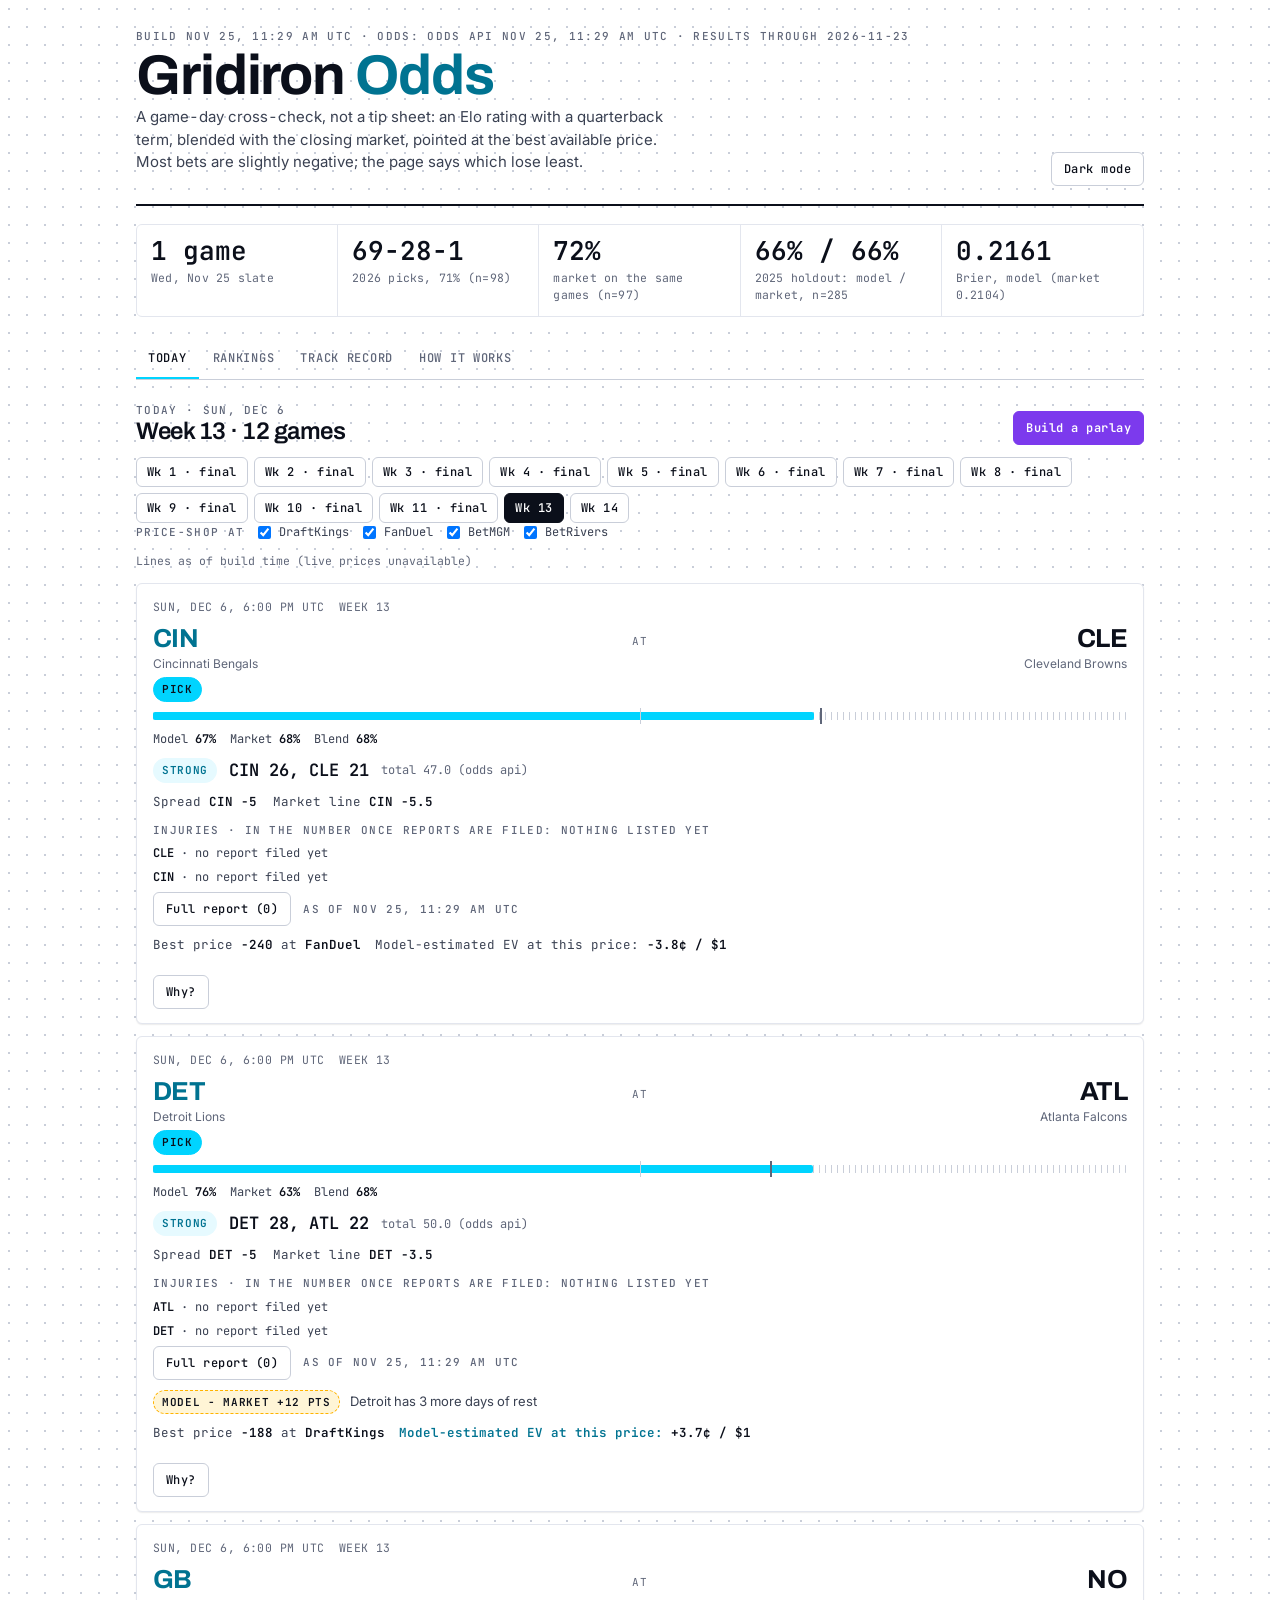
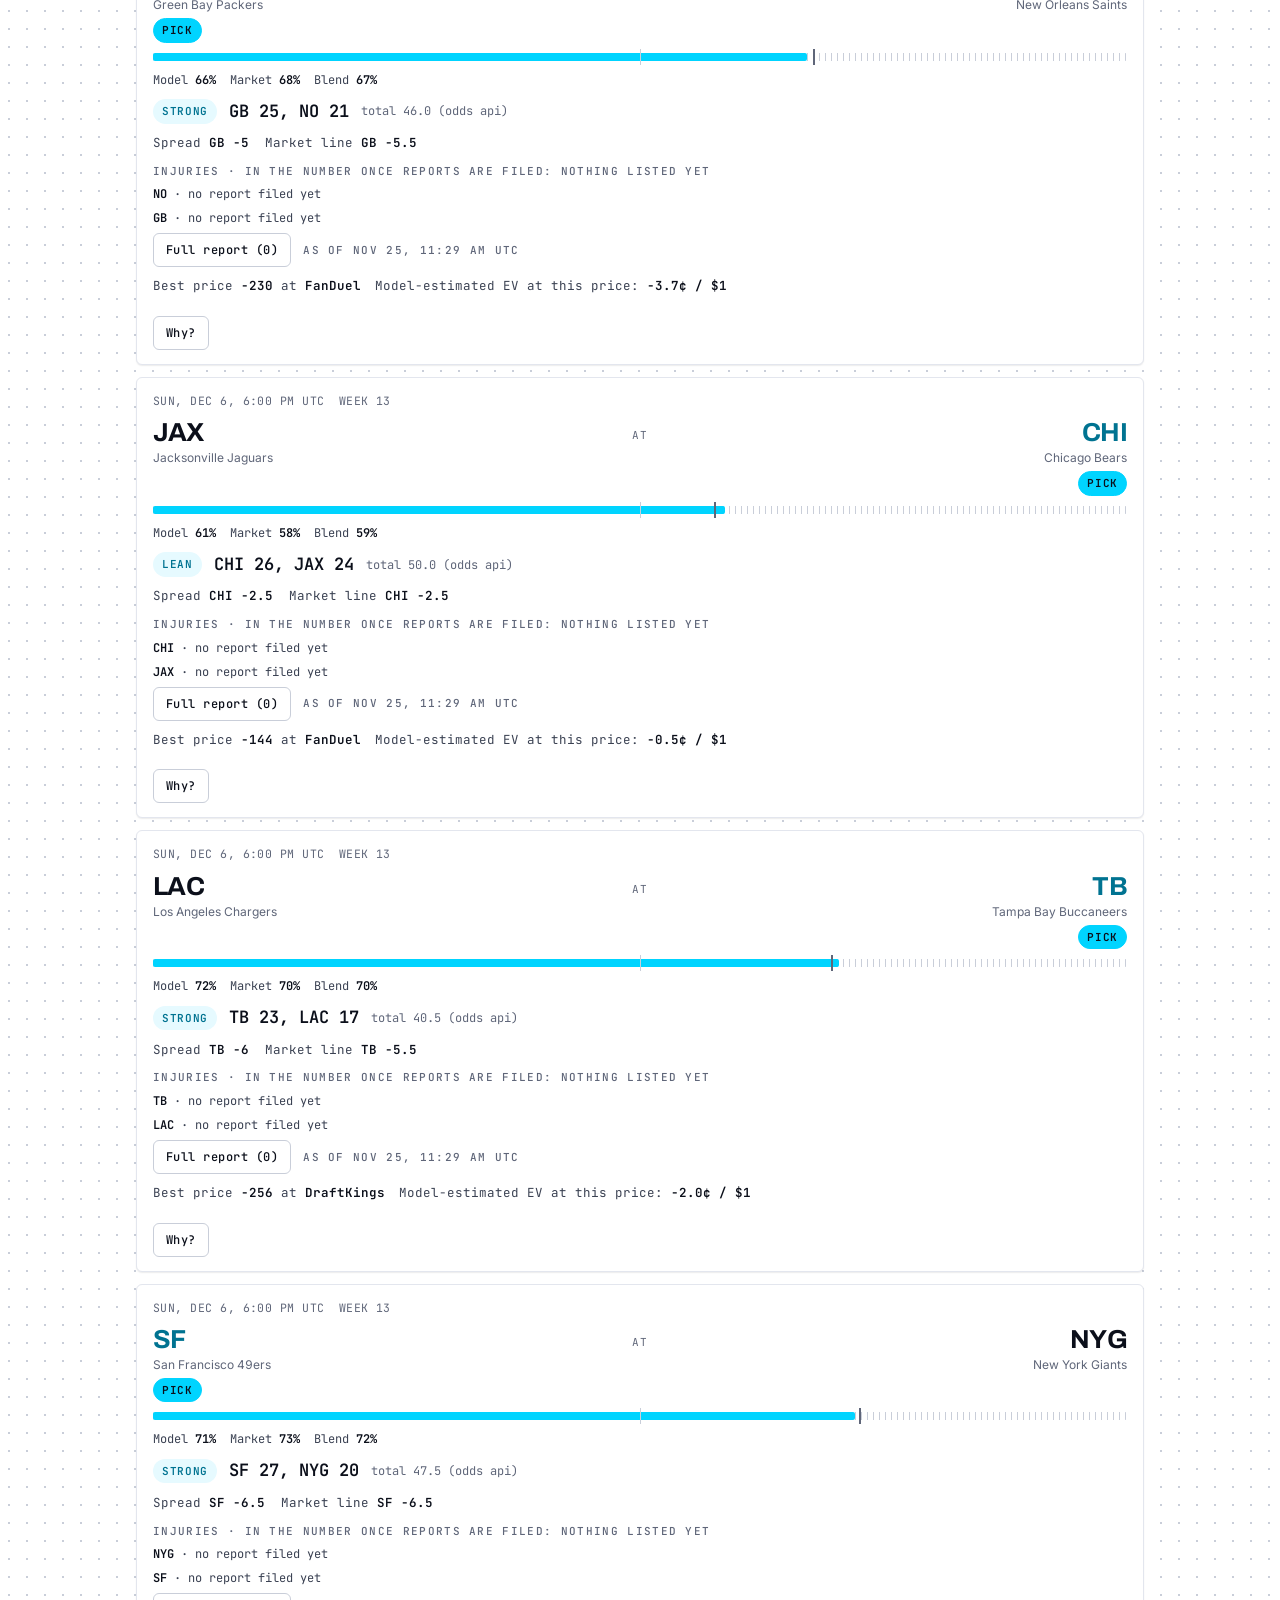
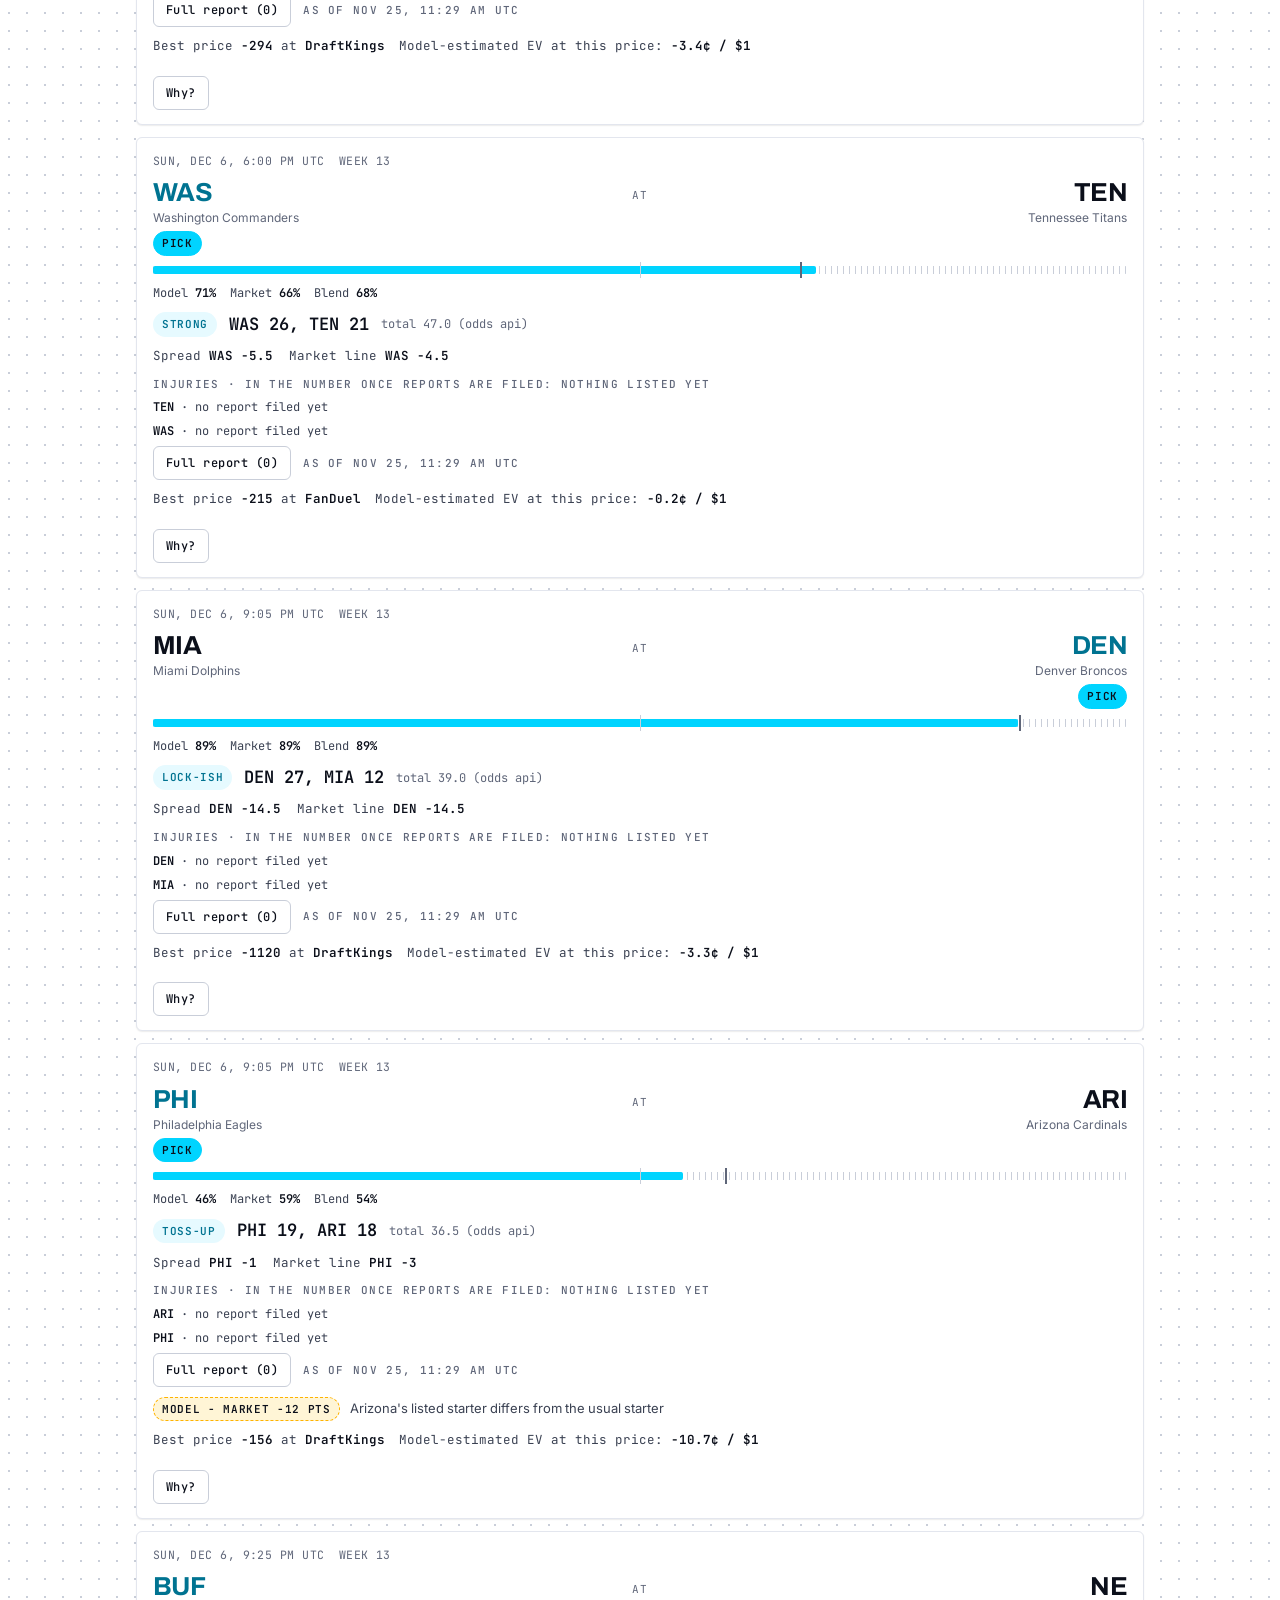
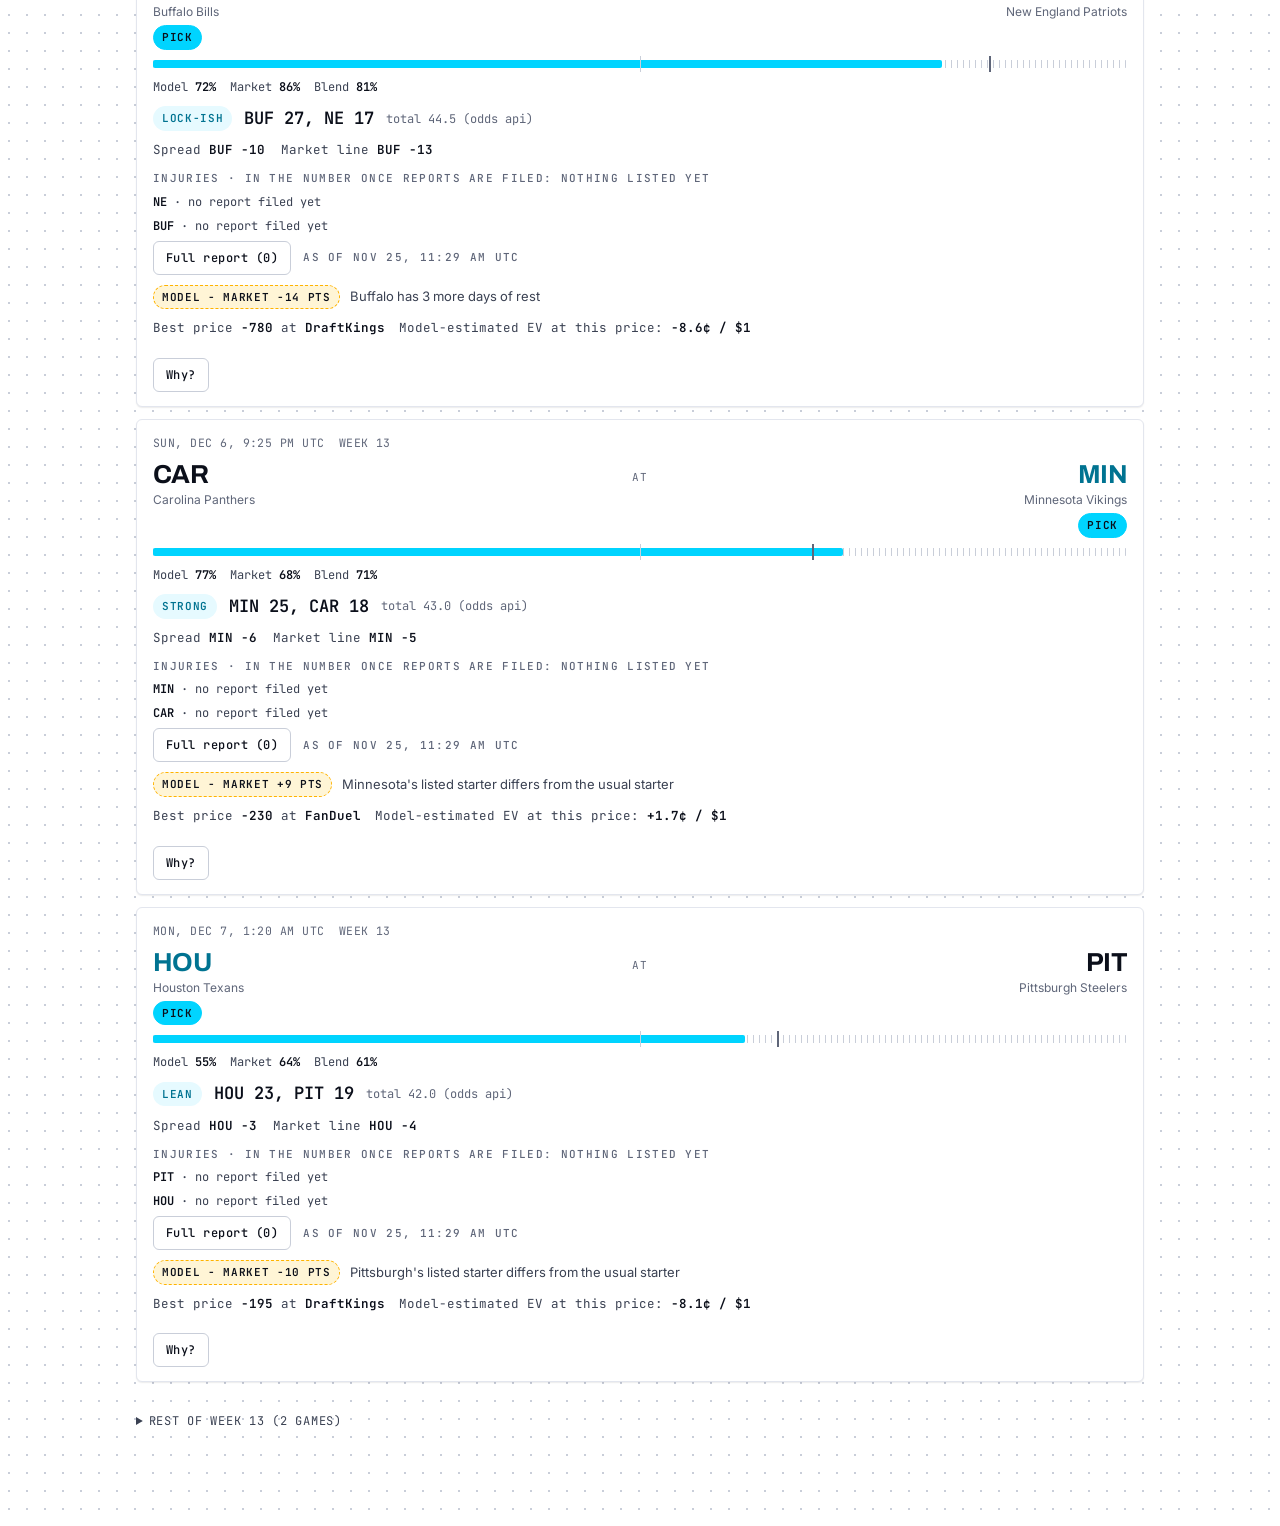
==== index.html @ 7828ed7a "build: 20261125T112948Z-25f902e" ====
<!doctype html>
<html lang="en">
<head>
<meta charset="utf-8">
<meta name="viewport" content="width=device-width, initial-scale=1">
<title>Gridiron Odds</title>
<meta name="description" content="Daily NFL cross-check: Elo + quarterback model blended with the market, best price per pick, parlays ranked by expected value.">
<link rel="preconnect" href="https://fonts.googleapis.com">
<link rel="preconnect" href="https://fonts.gstatic.com" crossorigin>
<link rel="stylesheet" href="https://fonts.googleapis.com/css2?family=Archivo:wght@500;600;700&family=Inter:wght@400;500;600&family=JetBrains+Mono:wght@400;500;600&display=swap">
<style>
/* ---- Eyrie tokens (docs/eyrie-tokens.css, verbatim) ---------------------- */
:root {
  color-scheme: light;

  /* Ground + ink */
  --paper: #ffffff;
  --paper-2: #f6f7fa;
  --ink: #0b0f1a;
  --ink-2: #3a4152;
  --ink-3: #5f6679;   /* ≥4.5:1 on paper-2 (eyebrows inside tiles) */
  --line: #e3e6ee;
  --line-2: #c9ced9;

  /* Primary action */
  --cyan: #00d4ff;       /* fills; text on cyan is --ink */
  --cyan-ink: #007391;   /* cyan used AS text: ≥4.5:1 on white AND on cyan-wash (Badge cyan, FactMark) */
  --cyan-wash: #e6faff;

  /* Semantic */
  --signal: #7c3aed;     /* why-now signals */
  --signal-wash: #f1eaff;
  --hyp: #ffb300;        /* hypotheses — dashed borders */
  --hyp-wash: #fff5d6;
  --qualified: #8ae61a;
  --danger: #c2185b;
  --danger-wash: #ffe9f1;

  /* Shape + depth */
  --radius: 6px;
  --shadow-card: 0 1px 2px rgba(11, 15, 26, 0.05), 0 1px 1px rgba(11, 15, 26, 0.03);
  --shadow-pop: 0 8px 24px rgba(11, 15, 26, 0.08), 0 2px 6px rgba(11, 15, 26, 0.06);

  /* Type scale for labels (JetBrains Mono everywhere a label/number appears) */
  --eyebrow-size: 11px;
  --eyebrow-tracking: 0.12em;
  --button-size: 12px;
  --display-tracking: -0.02em;

  /* Score instrument (tile B) */
  --score-track-h: 8px;
  --score-hatch: repeating-linear-gradient(90deg, var(--line-2) 0 1px, transparent 1px 6px);
  --score-fill: var(--cyan);
  --score-bracket: var(--ink-3);

  /* App canvas dot grid */
  --dot-grid: radial-gradient(var(--line-2) 0.8px, transparent 0.8px);
  --dot-grid-size: 18px;
}

@media (prefers-color-scheme: dark) {
  :root:not([data-theme="light"]) {
    color-scheme: dark;
    --paper: #0b0f1a;
    --paper-2: #121828;
    --ink: #f3f5fa;
    --ink-2: #c3c8d6;
    --ink-3: #8a91a6;
    --line: #232a3c;
    --line-2: #333b50;
    --cyan: #00d4ff;
    --cyan-ink: #4fe0ff;
    --cyan-wash: #0b2a33;
    --signal: #a78bfa;
    --signal-wash: #22183a;
    --hyp: #ffc233;
    --hyp-wash: #332a10;
    --qualified: #9df03a;
    --danger: #ff5c9a;
    --danger-wash: #3a1224;
    --shadow-card: 0 1px 2px rgba(0, 0, 0, 0.4);
    --shadow-pop: 0 8px 24px rgba(0, 0, 0, 0.5);
  }
}

:root[data-theme="dark"],
.dark {
  color-scheme: dark;
  --paper: #0b0f1a;
  --paper-2: #121828;
  --ink: #f3f5fa;
  --ink-2: #c3c8d6;
  --ink-3: #8a91a6;
  --line: #232a3c;
  --line-2: #333b50;
  --cyan: #00d4ff;
  --cyan-ink: #4fe0ff;
  --cyan-wash: #0b2a33;
  --signal: #a78bfa;
  --signal-wash: #22183a;
  --hyp: #ffc233;
  --hyp-wash: #332a10;
  --qualified: #9df03a;
  --danger: #ff5c9a;
  --danger-wash: #3a1224;
  --shadow-card: 0 1px 2px rgba(0, 0, 0, 0.4);
  --shadow-pop: 0 8px 24px rgba(0, 0, 0, 0.5);
}

/* ---- Page tokens ------------------------------------------------------- */
:root {
  --mono: "JetBrains Mono", ui-monospace, "SF Mono", Menlo, Consolas, monospace;
  --display: "Archivo", "Helvetica Neue", Arial, sans-serif;
  --body: "Inter", system-ui, -apple-system, "Segoe UI", Roboto, sans-serif;
  /* HIT/MISS text sits on the wash with ink, the green/magenta only trims the chip (contrast-safe) */
  --qualified-wash: #eefbd9;
}
:root[data-theme="dark"] { --qualified-wash: #1f3310; }
@media (prefers-color-scheme: dark) { :root:not([data-theme="light"]) { --qualified-wash: #1f3310; } }

/* ---- Base --------------------------------------------------------------- */
*, *::before, *::after { box-sizing: border-box; }
html { -webkit-text-size-adjust: 100%; }
body {
  margin: 0; min-width: 320px; overflow-x: hidden;
  background-color: var(--paper);
  background-image: var(--dot-grid);
  background-size: var(--dot-grid-size) var(--dot-grid-size);
  color: var(--ink); font-family: var(--body); font-size: 15px; line-height: 1.5;
  font-variant-numeric: tabular-nums;
}
a { color: var(--cyan-ink); }
button { font: inherit; color: inherit; }
:focus-visible { outline: 2px solid var(--cyan-ink); outline-offset: 2px; }
.wrap { max-width: 1040px; margin: 0 auto; padding: 0 16px 64px; }
.mono, .eyebrow, .num, .chip, .btn, th, .meta, .legend, .tag { font-family: var(--mono); }
.eyebrow { font-size: var(--eyebrow-size); letter-spacing: var(--eyebrow-tracking); text-transform: uppercase; color: var(--ink-3); font-weight: 500; }
h1, h2, h3 { font-family: var(--display); letter-spacing: var(--display-tracking); margin: 0; font-weight: 600; line-height: 1.1; }
h1 { font-size: clamp(34px, 6vw, 56px); font-weight: 700; }
h1 em { font-style: normal; color: var(--cyan-ink); }
h2 { font-size: 24px; } h3 { font-size: 17px; margin-top: 20px; }
p { margin: 0 0 12px; }
.sub { color: var(--ink-2); max-width: 62ch; }
.sr-only { position: absolute; width: 1px; height: 1px; overflow: hidden; clip: rect(0 0 0 0); white-space: nowrap; }
.hidden { display: none !important; }

/* ---- Header + scorecard -------------------------------------------------- */
header { display: flex; flex-wrap: wrap; gap: 12px 24px; align-items: flex-end; justify-content: space-between; padding: 28px 0 18px; border-bottom: 2px solid var(--ink); }
.toolbar { display: flex; flex-wrap: wrap; gap: 8px; align-items: center; }
.btn { font-size: var(--button-size); font-weight: 500; letter-spacing: 0.04em; padding: 7px 12px; border: 1px solid var(--line-2); border-radius: var(--radius); background: var(--paper); color: var(--ink); cursor: pointer; }
.btn:hover { border-color: var(--ink-3); }
.btn.primary { background: var(--cyan); border-color: var(--cyan); color: #0b0f1a; font-weight: 600; }
.btn.signal { background: var(--signal); border-color: var(--signal); color: var(--paper); font-weight: 600; } /* paper: 5.7:1 light, 7.0:1 dark */
.btn[aria-pressed="true"] { background: var(--ink); color: var(--paper); border-color: var(--ink); }
/* Hairlines come from each tile's 1px shadow (not a gap on a --line background), so an unfilled
   cell in the last row shows paper instead of a grey block at any column count. */
.scorecard { display: grid; grid-template-columns: repeat(auto-fit, minmax(150px, 1fr)); gap: 0; background: var(--paper); border: 1px solid var(--line); margin-top: 18px; border-radius: var(--radius); overflow: hidden; }
.scorecard > div { background: var(--paper); padding: 12px 14px; box-shadow: 0 0 0 1px var(--line); }
.scorecard b { display: block; font-family: var(--mono); font-size: 26px; font-weight: 600; line-height: 1.1; }
.scorecard small, .tile small { color: var(--ink-3); font-family: var(--mono); font-size: 11.5px; letter-spacing: 0.02em; display: block; margin-top: 4px; }

/* ---- Tabs ----------------------------------------------------------------- */
[role="tablist"] { display: flex; gap: 2px; margin-top: 22px; border-bottom: 1px solid var(--line-2); overflow-x: auto; scrollbar-width: none; }
[role="tab"] { all: unset; cursor: pointer; font-family: var(--mono); font-size: 12px; font-weight: 500; letter-spacing: 0.06em; text-transform: uppercase; padding: 10px 12px; color: var(--ink-3); border-bottom: 3px solid transparent; margin-bottom: -1px; white-space: nowrap; }
[role="tab"][aria-selected="true"] { color: var(--ink); border-color: var(--cyan); }
[role="tab"]:focus-visible { outline: 2px solid var(--cyan-ink); outline-offset: -2px; }
[role="tabpanel"] { padding: 22px 0; }
[role="tabpanel"][hidden] { display: none; }
.panel-head { display: flex; flex-wrap: wrap; gap: 10px 16px; align-items: flex-end; justify-content: space-between; margin-bottom: 12px; }

/* ---- Chips ----------------------------------------------------------------- */
.chip { display: inline-flex; align-items: center; gap: 6px; font-size: 11px; font-weight: 600; letter-spacing: 0.06em; text-transform: uppercase; padding: 3px 8px; border-radius: 999px; border: 1px solid var(--line-2); color: var(--ink-2); background: var(--paper-2); white-space: nowrap; }
.chip.cyan { background: var(--cyan-wash); color: var(--cyan-ink); border-color: transparent; }
.chip.pick { background: var(--cyan); color: #0b0f1a; border-color: var(--cyan); }
.chip.edge { background: var(--hyp-wash); color: var(--ink); border: 1px dashed var(--hyp); }
.chip.signal { background: var(--signal-wash); color: var(--signal); border-color: transparent; }
.chip.hit { background: var(--qualified-wash); color: var(--ink); border: 1.5px solid var(--qualified); }
.chip.miss { background: var(--danger-wash); color: var(--danger); border: 1.5px solid var(--danger); }
.chip.push { background: var(--paper-2); color: var(--ink-2); }
.chip.live { background: var(--ink); color: var(--paper); border-color: var(--ink); }

/* ---- Game cards ---------------------------------------------------------- */
.games { display: grid; gap: 12px; }
.game { background: var(--paper); border: 1px solid var(--line); border-radius: var(--radius); box-shadow: var(--shadow-card); padding: 14px 16px; display: grid; gap: 10px; }
.game.final { border-style: solid; }
.meta { display: flex; flex-wrap: wrap; gap: 4px 14px; font-size: 11.5px; color: var(--ink-3); letter-spacing: 0.04em; text-transform: uppercase; }
.teams { display: grid; grid-template-columns: 1fr auto 1fr; gap: 10px; align-items: start; }
.team { display: grid; gap: 4px; justify-items: start; }
.team.h { text-align: right; justify-items: end; }
.team .code { font-family: var(--display); font-size: 26px; font-weight: 700; letter-spacing: var(--display-tracking); line-height: 1; }
.team .nm { font-size: 12px; color: var(--ink-3); }
.team.pick .code { color: var(--cyan-ink); }
.at { font-family: var(--mono); font-size: 11px; color: var(--ink-3); padding-top: 8px; letter-spacing: 0.08em; }
.bar { position: relative; height: var(--score-track-h); background: var(--score-hatch); border-radius: 2px; overflow: visible; }
.bar i { position: absolute; left: 0; top: 0; bottom: 0; background: var(--score-fill); border-radius: 2px; }
.bar b { position: absolute; top: -4px; bottom: -4px; width: 2px; background: var(--score-bracket); }
.bar .mid { background: var(--line-2); width: 1px; left: 50%; }
.probs { display: flex; flex-wrap: wrap; gap: 4px 14px; font-family: var(--mono); font-size: 12px; color: var(--ink-2); }
.probs b { color: var(--ink); font-weight: 600; }
.pred { display: flex; flex-wrap: wrap; align-items: center; gap: 8px 12px; }
.spreadline { display: flex; flex-wrap: wrap; gap: 4px 16px; font-size: 12.5px; color: var(--ink-2); }
.spreadline b { color: var(--ink); font-weight: 600; }
.slate-nav { display: flex; flex-wrap: wrap; gap: 6px; margin-top: 10px; }
.slate-nav .btn { padding: 5px 10px; }
.slate-nav .btn.current { background: var(--ink); color: var(--paper); border-color: var(--ink); }
.pred .score { font-family: var(--mono); font-size: 17px; font-weight: 600; }
.price { display: flex; flex-wrap: wrap; align-items: center; gap: 6px 14px; font-family: var(--mono); font-size: 12.5px; color: var(--ink-2); }
.price b { color: var(--ink); font-weight: 600; }
.ev { color: var(--ink-2); } .ev.pos { color: var(--cyan-ink); font-weight: 600; }
.liveline { font-family: var(--mono); font-size: 12px; color: var(--ink-2); display: flex; flex-wrap: wrap; gap: 6px 12px; align-items: center; }
.edgeline { font-size: 13px; color: var(--ink-2); display: flex; flex-wrap: wrap; gap: 6px 10px; align-items: center; }
.why { display: grid; gap: 8px; }
/* Injury reports (D18.3): a summary line per team, a toggle, and the full report as a compact table.
   Names and injury strings are feed values: they wrap (overflow-wrap) and the table scrolls in .tablewrap. */
.inj { display: grid; gap: 6px; font-size: 12.5px; color: var(--ink-2); }
.inj-head { display: flex; flex-wrap: wrap; gap: 4px 12px; align-items: center; }
.inj-line { font-family: var(--mono); font-size: 12px; line-height: 1.5; overflow-wrap: anywhere; }
.inj-line b { color: var(--ink); font-weight: 600; }
.inj-foot { display: flex; flex-wrap: wrap; gap: 6px 12px; align-items: center; }
.inj .tablewrap { margin-top: 2px; }
.inj-table { font-size: 12.5px; }
.inj-table th, .inj-table td { padding: 6px 8px; text-align: left; }
.inj-table td.wrap { white-space: normal; overflow-wrap: break-word; min-width: 13ch; }  /* whole surnames; .tablewrap scrolls */
.inj-table td.note { white-space: normal; color: var(--ink-2); }
.inj-table td.team { font-family: var(--display); font-weight: 600; }
/* Status chips: Out = danger wash, Doubtful = hyp wash, Questionable/Probable = line. Ink text on every wash. */
.chip.st-out { background: var(--danger-wash); color: var(--ink); border: 1.5px solid var(--danger); }
.chip.st-doubtful { background: var(--hyp-wash); color: var(--ink); border: 1px dashed var(--hyp); }
.chip.st-questionable, .chip.st-probable { background: var(--paper); color: var(--ink-2); border: 1px solid var(--line-2); }
.why ol { margin: 0; padding-left: 20px; color: var(--ink-2); font-size: 14px; }
.why ol li { margin: 2px 0; }
.final-line { display: flex; flex-wrap: wrap; gap: 8px 14px; align-items: center; font-family: var(--mono); font-size: 13px; }
.final-line b { font-weight: 600; font-size: 15px; }
details.rest { margin-top: 20px; }
details.rest > summary { cursor: pointer; font-family: var(--mono); font-size: 12px; letter-spacing: 0.06em; text-transform: uppercase; color: var(--ink-2); padding: 10px 0; }
details.rest > .games { margin-top: 12px; }
.empty { border: 1px dashed var(--line-2); border-radius: var(--radius); padding: 18px; color: var(--ink-2); font-size: 14px; }
.books { display: flex; flex-wrap: wrap; gap: 6px 10px; align-items: center; font-family: var(--mono); font-size: 12px; color: var(--ink-2); }
.books label { display: inline-flex; gap: 5px; align-items: center; cursor: pointer; }
.status { font-family: var(--mono); font-size: 11.5px; color: var(--ink-3); display: flex; flex-wrap: wrap; gap: 4px 12px; margin-top: 10px; }

/* ---- Parlay panel ---------------------------------------------------------- */
.parlay { margin-top: 16px; border: 1px solid var(--signal); border-radius: var(--radius); background: var(--paper); box-shadow: var(--shadow-pop); padding: 16px; display: grid; gap: 12px; }
.parlay[hidden] { display: none; }
.parlay .head { display: flex; flex-wrap: wrap; justify-content: space-between; align-items: center; gap: 8px; }
.parlay .copy { background: var(--signal-wash); color: var(--ink); border-left: 3px solid var(--signal); padding: 8px 12px; font-size: 13.5px; border-radius: 0 var(--radius) var(--radius) 0; }
.parlay .controls { display: flex; flex-wrap: wrap; gap: 8px 16px; align-items: center; font-family: var(--mono); font-size: 12px; color: var(--ink-2); }
.parlay .controls label { display: inline-flex; gap: 5px; align-items: center; cursor: pointer; }
.prows { display: grid; gap: 6px; }
.prow { border: 1px solid var(--line); border-radius: var(--radius); background: var(--paper); }
.prow.pinned { border-color: var(--signal); }
.prow > button { all: unset; cursor: pointer; width: 100%; box-sizing: border-box; display: grid; grid-template-columns: auto 1fr; gap: 4px 12px; align-items: center; padding: 10px 12px; font-family: var(--mono); font-size: 12.5px; }
.prow .stats > span { white-space: nowrap; }
.prow > button:focus-visible { outline: 2px solid var(--signal); outline-offset: -2px; }
.prow .lbl { font-weight: 600; }
.prow .stats { display: flex; flex-wrap: wrap; gap: 4px 14px; color: var(--ink-2); }
.prow .stats b { color: var(--ink); font-weight: 600; }
.prow .legs { padding: 4px 12px 12px; display: grid; gap: 6px; border-top: 1px solid var(--line); margin-top: 0; font-size: 13.5px; }
.prow .legs label { display: flex; gap: 8px; align-items: center; cursor: pointer; }
.prow .legs .num { color: var(--ink-2); font-size: 12px; margin-left: auto; }

/* ---- Tables + charts ------------------------------------------------------- */
.tablewrap { overflow-x: auto; border: 1px solid var(--line); border-radius: var(--radius); background: var(--paper); margin-top: 12px; max-width: 100%; }
table { border-collapse: collapse; width: 100%; font-size: 13.5px; }
th, td { padding: 8px 10px; text-align: right; border-bottom: 1px solid var(--line); white-space: nowrap; }
th { font-size: 11px; letter-spacing: 0.06em; text-transform: uppercase; color: var(--ink-3); font-weight: 500; position: sticky; top: 0; background: var(--paper); }
tr:last-child td { border-bottom: 0; }
th.l, td.l { text-align: left; }
td.t { font-family: var(--display); font-size: 17px; font-weight: 600; }
td.t small { font-family: var(--body); font-size: 11.5px; font-weight: 400; color: var(--ink-3); margin-left: 6px; }
td.num { font-family: var(--mono); }
.up { color: var(--cyan-ink); } .dn { color: var(--danger); }
.spark { width: 84px; height: 24px; display: block; }
.spark path { fill: none; stroke: var(--cyan-ink); stroke-width: 1.6; }
.spark circle { fill: var(--cyan-ink); }
.filters { display: flex; gap: 4px; margin-top: 12px; }
.tiles { display: grid; grid-template-columns: repeat(auto-fit, minmax(140px, 1fr)); gap: 10px; margin-top: 12px; }
.tile { background: var(--paper); border: 1px solid var(--line); border-radius: var(--radius); padding: 10px 12px; }
.tile b { display: block; font-family: var(--mono); font-size: 22px; font-weight: 600; line-height: 1.1; }
/* Charts keep a 640-unit viewBox; below 560px they scroll inside .chartwrap (like the tables) so the
   10px axis text never shrinks past ~8.75px effective. */
.chartwrap { overflow-x: auto; max-width: 640px; margin-top: 10px; }
.chart { width: 100%; min-width: 560px; max-width: 640px; height: auto; display: block; font-family: var(--mono); }
.chart .grid { stroke: var(--line); stroke-width: 1; }
.chart .axis { fill: var(--ink-3); font-size: 10px; }
.chart .model { stroke: var(--cyan-ink); stroke-width: 2; fill: none; }
.chart .market { stroke: var(--ink); stroke-width: 2; fill: none; stroke-dasharray: 5 4; }
.chart .dot { fill: var(--cyan-ink); stroke: var(--paper); stroke-width: 2; }
.chart .dot.hollow { fill: var(--paper); stroke: var(--cyan-ink); stroke-width: 2; }
.chart .ref { stroke: var(--line-2); stroke-dasharray: 3 3; }
.chart .lab { fill: var(--ink-2); font-size: 10.5px; }
.legend { display: flex; flex-wrap: wrap; gap: 6px 16px; font-size: 11.5px; color: var(--ink-2); margin-top: 6px; }
.legend i { display: inline-block; width: 18px; height: 0; border-top: 2px solid var(--cyan-ink); vertical-align: middle; margin-right: 6px; }
.legend i.mk { border-top-style: dashed; border-color: var(--ink); }
.legend i.hollow { width: 9px; height: 9px; border: 2px solid var(--cyan-ink); border-radius: 50%; }
.prose { max-width: 68ch; }
.prose code { font-family: var(--mono); font-size: 13px; background: var(--paper-2); border: 1px solid var(--line); padding: 1px 5px; border-radius: 3px; }
.prose ul { padding-left: 20px; }

@media (max-width: 520px) {
  .team .code { font-size: 22px; }
  .scorecard b { font-size: 22px; }
  .scorecard > div:nth-child(odd):last-child { grid-column: 1 / -1; }
  .game { padding: 12px; }
  /* Four tabs must fit a 400px viewport without a hidden scroll: tighter type, wrap as a last resort. */
  [role="tablist"] { flex-wrap: wrap; }
  [role="tab"] { font-size: 11px; letter-spacing: 0.04em; padding: 10px 8px; }
  .prow > button { grid-template-columns: 1fr; }
}
@media (prefers-reduced-motion: no-preference) {
  .bar i { transition: width 0.4s ease; }
  details.rest > summary { transition: color 0.15s; }
}
@media (forced-colors: active) {
  .chip, .btn, .game, .prow { border: 1px solid CanvasText; }
}
</style>
</head>
<body>
<div class="wrap">
  <header>
    <div>
      <div class="eyebrow" id="build-line">Build</div>
      <h1>Gridiron <em>Odds</em></h1>
      <p class="sub">A game-day cross-check, not a tip sheet: an Elo rating with a quarterback term, blended with the closing market, pointed at the best available price. Most bets are slightly negative; the page says which lose least.</p>
    </div>
    <div class="toolbar">
      <button class="btn" id="theme-btn" type="button" aria-pressed="false">Dark mode</button>
    </div>
  </header>

  <div class="scorecard" id="scorecard" aria-label="Scorecard"></div>

  <div role="tablist" aria-label="Sections" id="tabs">
    <button role="tab" id="tab-today" aria-selected="true" aria-controls="panel-today" type="button">Today</button>
    <button role="tab" id="tab-rankings" aria-selected="false" aria-controls="panel-rankings" tabindex="-1" type="button">Rankings</button>
    <button role="tab" id="tab-record" aria-selected="false" aria-controls="panel-record" tabindex="-1" type="button">Track record</button>
    <button role="tab" id="tab-how" aria-selected="false" aria-controls="panel-how" tabindex="-1" type="button">How it works</button>
  </div>

  <section role="tabpanel" id="panel-today" aria-labelledby="tab-today" tabindex="0">
    <div class="panel-head">
      <div>
        <div class="eyebrow" id="slate-label">Slate</div>
        <h2 id="slate-title">Today</h2>
      </div>
      <button class="btn signal" id="parlay-btn" type="button" aria-expanded="false" aria-controls="parlay">Build a parlay</button>
    </div>
    <nav class="slate-nav" id="slate-nav" aria-label="Slates this season"></nav>
    <div class="books" id="books" aria-label="Books used for best price"></div>
    <div class="status" id="live-status"><span id="live-note">Lines as of build time</span></div>
    <section class="parlay" id="parlay" hidden aria-labelledby="parlay-title"></section>
    <div class="games" id="slate" style="margin-top:14px"></div>
    <details class="rest" id="rest"><summary id="rest-summary">Rest of the week</summary><div class="games" id="rest-games"></div></details>
  </section>

  <section role="tabpanel" id="panel-rankings" aria-labelledby="tab-rankings" tabindex="0" hidden>
    <div class="panel-head"><div><div class="eyebrow">Power rankings</div><h2>Elo and season simulation</h2></div></div>
    <p class="sub" id="rankings-sub"></p>
    <div class="filters" id="conf-filter" role="group" aria-label="Conference filter">
      <button class="btn" type="button" data-conf="ALL" aria-pressed="true">All</button>
      <button class="btn" type="button" data-conf="AFC" aria-pressed="false">AFC</button>
      <button class="btn" type="button" data-conf="NFC" aria-pressed="false">NFC</button>
    </div>
    <div class="tablewrap"><table id="rank-table"><thead><tr>
      <th>#</th><th class="l">Team</th><th>Elo</th><th id="th-delta">Δ trend</th><th class="l">Trend</th><th>Record</th><th>Proj W</th><th>Playoffs</th><th>Div</th><th>1 seed</th><th>Super Bowl</th>
    </tr></thead><tbody id="rank-rows"></tbody></table></div>
  </section>

  <section role="tabpanel" id="panel-record" aria-labelledby="tab-record" tabindex="0" hidden>
    <div class="panel-head"><div><div class="eyebrow">Track record</div><h2>Every pick, frozen when made</h2></div></div>
    <div id="record"></div>
  </section>

  <section role="tabpanel" id="panel-how" aria-labelledby="tab-how" tabindex="0" hidden>
    <div class="panel-head"><div><div class="eyebrow">How it works</div><h2>What the numbers mean</h2></div></div>
    <div class="prose" id="how"></div>
  </section>
</div>

<script id="model" type="application/json">{"schema_version":"1.0.0","build":{"id":"20261125T112948Z-25f902e","built_at":"2026-11-25T11:29:48Z","official_odds_at":"2026-11-25T11:29:48Z","league_date":"2026-11-25","next_league_date":"2026-11-25","odds_source":"odds_api","data":{"source_url":"https://github.com/nflverse/nflverse-data/releases/download/schedules/games.csv","nflverse_sha256":"25f902e8711c035a50ab7fab8ae66a120db057c5b6193bab888a4bc06dd7842c","rows":7548,"max_result_date":"2026-11-23","fetched":true},"injuries":{"available":true,"injuries_rows":3585,"depth_chart_as_of":"2026-11-25T07:01:54Z","teams_with_report_for_next_slate":10}},"params":{"elo":{"k":20,"hfa":40,"rest_per_day":2,"reversion":0.4,"tie_multiplier":1.0},"qb":{"enabled":true,"k":4,"new_qb":-50,"annual_reversion":0.2,"inactivity_penalty":25,"usual_starter_window":8},"blend":{"model_weight":0.35,"fitted_model_weight":0.05,"pinned":true,"fit_seasons":[2015,2024],"fit_metric":"brier"},"tier_bounds":{"lean":0.55,"strong":0.65,"lockish":0.78},"score":{"points_per_elo":25,"league_average_total":46.025735294117645,"league_average_season":2025},"sim":{"runs":10000,"seed":2026},"books":["draftkings","fanduel","betmgm","betrivers"],"injury":{"enabled":true,"weights":{"OL":10,"WR_TE":20,"RB":30,"DL_EDGE":0,"LB":30,"DB":10},"status_mult":{"Out":1.0,"Doubtful":0.75,"Questionable":0.25,"Probable":0.1},"gate":{"holdout_brier_with":0.21515927920468206,"holdout_brier_without":0.21606345216784772,"improvement_required":0.0005}}},"evaluation":{"season":2025,"samples":{"model":285,"market_comparable":285},"model":{"brier":0.21606345216784764,"logloss":0.6235963905911717,"accuracy":0.6584507042253521},"model_no_qb":{"brier":0.22091009348216048,"logloss":0.6336585505349184,"accuracy":0.647887323943662},"market":{"brier":0.21037536714026767,"logloss":0.6077687470470021,"accuracy":0.6584507042253521},"blend":{"brier":0.21106578558198613,"logloss":0.6098873219322418,"accuracy":0.6584507042253521}},"games":[{"frozen_snapshot":null,"game_id":"2026_01_NE_SEA","season":2026,"game_type":"REG","week":1,"league_date":"2026-09-09","kickoff_utc":"2026-09-10T00:20:00Z","time_known":true,"away":"NE","home":"SEA","neutral":false,"status":"final","availability":{"starter_home":true,"starter_away":true,"market":true,"csv_lines":true},"official":{"pick":"SEA","p_home_model":0.6583589226809728,"p_home_market":0.5996387718242023,"p_home_blend":0.620190824624072,"p_pick_blend":0.620190824624072,"tier":"Lean","model_spread":4.558282291359144,"blend_spread":3.4073581544522438,"expected_home":23.953679077226123,"expected_away":20.546320922773877,"display_home":24,"display_away":21,"total_used":44.5,"total_source":"csv","market":{"source":"csv","as_of":"2026-11-25T11:29:48Z","consensus_p_home":0.5996387718242023,"consensus_total":44.5,"consensus_home_spread":-3.0,"n_books":1,"books":[{"key":"csv","home_ml":-166,"away_ml":140,"home_spread":-3.0,"total":44.5}]},"best_prices":{"draftkings":null,"fanduel":null,"betmgm":null,"betrivers":null},"best_price":{"book":"csv","side":"SEA","american":-166},"estimated_ev_per_dollar":-0.006200244879498995,"factors":{"team_elo_home":1640.9658109758848,"team_elo_away":1591.5096739482165,"elo_gap_home":49.45613702766832,"home_rank":5,"away_rank":13,"hfa_elo":40.0,"hfa_spread_pts":1.6,"rest_home":7,"rest_away":7,"rest_diff":0,"rest_elo":0.0,"qb_home":{"id":"00-0034869","name":"Sam Darnold","q":33.15134453821078,"starts":95,"first_start":false,"usual_starter_id":"00-0035704","usual_starter_name":"Drew Lock","usual_starter_q":-53.02023171630551,"differs_from_usual":true,"source":"nflverse_listed"},"qb_away":{"id":"00-0039851","name":"Drake Maye","q":-3.8495757180995045,"starts":32,"first_start":false,"usual_starter_id":"00-0039851","usual_starter_name":"Drake Maye","usual_starter_q":-3.8495757180995045,"differs_from_usual":false,"source":"nflverse_listed"},"qb_elo":37.00092025631028,"form_home_3":-24.074168374662804,"form_away_3":-62.58087025348891,"frozen_adjust":0.0,"d_total":113.9570572839786,"model_market_gap_home":0.058720150856770514,"model_market_gap_pick":0.058720150856770514},"injuries":{"enabled":true,"as_of":"2026-09-10T00:20:00Z","home":{"available":true,"report_filed":true,"players":[{"gsis_id":"00-0038765","name":"Ty Okada","position":"S","pos_group":"DB","status":"Out","injury":"Hamstring","starter":true,"covered_by_qb_term":false},{"gsis_id":"00-0040733","name":"Nick Emmanwori","position":"S","pos_group":"DB","status":"Questionable","injury":"Ankle","starter":true,"covered_by_qb_term":false},{"gsis_id":"00-0040648","name":"Tory Horton","position":"WR","pos_group":"WR_TE","status":"Questionable","injury":"Hamstring","starter":false,"covered_by_qb_term":false}],"starters_out":1,"starters_doubtful":0,"starters_questionable":1,"total_listed":3,"qb_listed":null},"away":{"available":true,"report_filed":true,"players":[{"gsis_id":"00-0037413","name":"Ben Brown","position":"C","pos_group":"OL","status":"Out","injury":"Knee","starter":false,"covered_by_qb_term":false},{"gsis_id":"00-0040734","name":"TreVeyon Henderson","position":"RB","pos_group":"RB","status":"Out","injury":"Ankle","starter":false,"covered_by_qb_term":false}],"starters_out":0,"starters_doubtful":0,"starters_questionable":0,"total_listed":2,"qb_listed":null},"elo_home":-12.5,"elo_away":0.0,"elo":-12.5},"rationale":["rating","home_field","quarterback","injuries","form","market","verdict"],"rationale_sentences":["Seattle rates 49 Elo points above New England, 5th in the league against 13th.","Home field is worth about 40 points, or 1.6 points on the spread.","Seattle's listed starter, Sam Darnold, rates 86 points above their usual starter, Drew Lock.","Seattle lists 1 starter out (S) and 1 questionable (S); New England lists none; worth about 13 Elo points to New England, or 0.5 points on the spread.","New England has lost 63 points of rating over its last three games.","The books have Seattle at 60%, closer than the model's 66%; the gap may reflect information this model lacks.","Blended, that comes to Seattle at 62%: a Lean pick, predicted 24 to 21."],"edge":null,"parlay_eligible":true},"result":{"home_score":13,"away_score":10,"winner":"SEA","margin":3,"hit":true,"pred_margin_error":0.40735815445224377,"pred_total_error":21.5}},{"frozen_snapshot":null,"game_id":"2026_01_SF_LA","season":2026,"game_type":"REG","week":1,"league_date":"2026-09-10","kickoff_utc":"2026-09-11T00:35:00Z","time_known":true,"away":"SF","home":"LA","neutral":true,"status":"final","availability":{"starter_home":true,"starter_away":true,"market":true,"csv_lines":true},"official":{"pick":"LA","p_home_model":0.5753032746352866,"p_home_market":0.6574752261956054,"p_home_blend":0.6287150431494939,"p_pick_blend":0.6287150431494939,"tier":"Lean","model_spread":2.1090869388641185,"blend_spread":3.6599439719717743,"expected_home":25.579971985985885,"expected_away":21.920028014014115,"display_home":26,"display_away":22,"total_used":47.5,"total_source":"csv","market":{"source":"csv","as_of":"2026-11-25T11:29:48Z","consensus_p_home":0.6574752261956054,"consensus_total":47.5,"consensus_home_spread":-3.5,"n_books":1,"books":[{"key":"csv","home_ml":-218,"away_ml":180,"home_spread":-3.5,"total":47.5}]},"best_prices":{"draftkings":null,"fanduel":null,"betmgm":null,"betrivers":null},"best_price":{"book":"csv","side":"LA","american":-218},"estimated_ev_per_dollar":-0.0828835609103713,"factors":{"team_elo_home":1574.7990326100291,"team_elo_away":1549.0442842554867,"elo_gap_home":25.75474835454247,"home_rank":9,"away_rank":2,"hfa_elo":0.0,"hfa_spread_pts":0.0,"rest_home":7,"rest_away":7,"rest_diff":0,"rest_elo":0.0,"qb_home":{"id":"00-0026498","name":"Matthew Stafford","q":22.677236180211946,"starts":252,"first_start":false,"usual_starter_id":"00-0026498","usual_starter_name":"Matthew Stafford","usual_starter_q":22.677236180211946,"differs_from_usual":false,"source":"nflverse_listed"},"qb_away":{"id":"00-0037834","name":"Brock Purdy","q":-4.295188936848553,"starts":53,"first_start":false,"usual_starter_id":"00-0037834","usual_starter_name":"Brock Purdy","usual_starter_q":-4.295188936848553,"differs_from_usual":false,"source":"nflverse_listed"},"qb_elo":26.9724251170605,"form_home_3":41.220997494533094,"form_away_3":54.476015296819696,"frozen_adjust":0.0,"d_total":52.72717347160297,"model_market_gap_home":-0.08217195156031876,"model_market_gap_pick":-0.08217195156031876},"injuries":{"enabled":true,"as_of":"2026-09-11T00:35:00Z","home":{"available":true,"report_filed":true,"players":[{"gsis_id":"00-0031388","name":"Aaron Donald","position":"DE","pos_group":"DL_EDGE","status":"Out","injury":"Not injury related - resting player","starter":true,"covered_by_qb_term":false}],"starters_out":1,"starters_doubtful":0,"starters_questionable":0,"total_listed":1,"qb_listed":null},"away":{"available":true,"report_filed":true,"players":[{"gsis_id":"00-0040721","name":"Alfred Collins","position":"DT","pos_group":"DL_EDGE","status":"Out","injury":"Knee","starter":false,"covered_by_qb_term":false},{"gsis_id":"00-0041363","name":"James Thompson Jr.","position":"DT","pos_group":"DL_EDGE","status":"Questionable","injury":"Hamstring","starter":false,"covered_by_qb_term":false}],"starters_out":0,"starters_doubtful":0,"starters_questionable":0,"total_listed":2,"qb_listed":null},"elo_home":0.0,"elo_away":0.0,"elo":0.0},"rationale":["rating","injuries","form","market","verdict"],"rationale_sentences":["Los Angeles rates 26 Elo points above San Francisco, 9th in the league against 2nd.","Los Angeles lists 1 starter out (DE); San Francisco lists none; the two reports cancel out in the number.","Los Angeles has gained 41 points of rating over its last three games; San Francisco has gained 54 points of rating over its last three games.","The books have Los Angeles at 66%, further than the model's 58%; the gap may reflect information this model lacks.","Blended, that comes to Los Angeles at 63%: a Lean pick, predicted 26 to 22."],"edge":{"flag":true,"reason_key":"form_move","reason_text":"San Francisco's rating moved 54 points in the last three games"},"parlay_eligible":true},"result":{"home_score":7,"away_score":27,"winner":"SF","margin":-20,"hit":false,"pred_margin_error":23.659943971971774,"pred_total_error":13.5}},{"frozen_snapshot":null,"game_id":"2026_01_ATL_PIT","season":2026,"game_type":"REG","week":1,"league_date":"2026-09-13","kickoff_utc":"2026-09-13T17:00:00Z","time_known":true,"away":"ATL","home":"PIT","neutral":false,"status":"final","availability":{"starter_home":true,"starter_away":true,"market":true,"csv_lines":true},"official":{"pick":"PIT","p_home_model":0.687033646231652,"p_home_market":0.7179705215419501,"p_home_blend":0.7071426151833458,"p_pick_blend":0.7071426151833458,"tier":"Strong","model_spread":5.463685699646886,"blend_spread":6.125613287393374,"expected_home":23.31280664369669,"expected_away":17.18719335630331,"display_home":23,"display_away":17,"total_used":40.5,"total_source":"csv","market":{"source":"csv","as_of":"2026-11-25T11:29:48Z","consensus_p_home":0.7179705215419501,"consensus_total":40.5,"consensus_home_spread":-6.5,"n_books":1,"books":[{"key":"csv","home_ml":-298,"away_ml":240,"home_spread":-6.5,"total":40.5}]},"best_prices":{"draftkings":null,"fanduel":null,"betmgm":null,"betrivers":null},"best_price":{"book":"csv","side":"PIT","american":-298},"estimated_ev_per_dollar":-0.05556120522492747,"factors":{"team_elo_home":1500.7549096272703,"team_elo_away":1474.7633725888777,"elo_gap_home":25.991537038392607,"home_rank":15,"away_rank":23,"hfa_elo":40.0,"hfa_spread_pts":1.6,"rest_home":7,"rest_away":7,"rest_diff":0,"rest_elo":0.0,"qb_home":{"id":"00-0023459","name":"Aaron Rodgers","q":4.179476173327141,"starts":278,"first_start":false,"usual_starter_id":"00-0023459","usual_starter_name":"Aaron Rodgers","usual_starter_q":4.179476173327141,"differs_from_usual":false,"source":"nflverse_listed"},"qb_away":{"id":"00-0033662","name":"Cooper Rush","q":-51.42112927945241,"starts":16,"first_start":false,"usual_starter_id":"00-0039917","usual_starter_name":"Michael Penix Jr.","usual_starter_q":-31.063672085503324,"differs_from_usual":true,"source":"nflverse_listed"},"qb_elo":55.60060545277955,"form_home_3":-29.862272657111134,"form_away_3":-64.58192987978805,"frozen_adjust":0.0,"d_total":136.59214249117215,"model_market_gap_home":-0.030936875310298095,"model_market_gap_pick":-0.030936875310298095},"injuries":{"enabled":true,"as_of":"2026-09-13T17:00:00Z","home":{"available":true,"report_filed":true,"players":[{"gsis_id":"00-0039167","name":"Joey Porter Jr.","position":"CB","pos_group":"DB","status":"Questionable","injury":"Back","starter":true,"covered_by_qb_term":false}],"starters_out":0,"starters_doubtful":0,"starters_questionable":1,"total_listed":1,"qb_listed":null},"away":{"available":true,"report_filed":true,"players":[{"gsis_id":"00-0040156","name":"Billy Bowman Jr.","position":"CB","pos_group":"DB","status":"Out","injury":"Achilles","starter":true,"covered_by_qb_term":false},{"gsis_id":"00-0036212","name":"Tua Tagovailoa","position":"QB","pos_group":"QB","status":"Out","injury":"Oblique","starter":true,"covered_by_qb_term":true},{"gsis_id":"00-0031576","name":"Za'Darius Smith","position":"DE","pos_group":"LB","status":"Questionable","injury":"Shoulder","starter":true,"covered_by_qb_term":false},{"gsis_id":"00-0040687","name":"Cameron Williams","position":"T","pos_group":"OL","status":"Out","injury":"Ankle","starter":false,"covered_by_qb_term":false},{"gsis_id":"00-0039917","name":"Michael Penix Jr.","position":"QB","pos_group":"QB","status":"Out","injury":"Knee","starter":false,"covered_by_qb_term":true}],"starters_out":1,"starters_doubtful":0,"starters_questionable":1,"total_listed":5,"qb_listed":null},"elo_home":-2.5,"elo_away":-17.5,"elo":15.0},"rationale":["rating","home_field","quarterback","injuries","form","verdict"],"rationale_sentences":["Pittsburgh rates 26 Elo points above Atlanta, 15th in the league against 23rd.","Home field is worth about 40 points, or 1.6 points on the spread.","Atlanta's listed starter, Cooper Rush, rates 20 points below their usual starter, Michael Penix Jr..","Atlanta lists 1 starter out (CB) and 1 questionable (DE); Pittsburgh lists 1 starter questionable (CB); worth about 15 Elo points to Pittsburgh, or 0.6 points on the spread.","Atlanta has lost 65 points of rating over its last three games.","Blended, that comes to Pittsburgh at 71%: a Strong pick, predicted 23 to 17."],"edge":null,"parlay_eligible":true},"result":{"home_score":20,"away_score":13,"winner":"PIT","margin":7,"hit":true,"pred_margin_error":-0.8743867126066256,"pred_total_error":7.5}},{"frozen_snapshot":null,"game_id":"2026_01_BAL_IND","season":2026,"game_type":"REG","week":1,"league_date":"2026-09-13","kickoff_utc":"2026-09-13T17:00:00Z","time_known":true,"away":"BAL","home":"IND","neutral":false,"status":"final","availability":{"starter_home":true,"starter_away":true,"market":true,"csv_lines":true},"official":{"pick":"BAL","p_home_model":0.4922313929121377,"p_home_market":0.4066302458405761,"p_home_blend":0.4365906473156227,"p_pick_blend":0.5634093526843773,"tier":"Lean","model_spread":-0.21594462200565856,"blend_spread":-1.771993985434186,"expected_home":23.364003007282907,"expected_away":25.135996992717093,"display_home":23,"display_away":25,"total_used":48.5,"total_source":"csv","market":{"source":"csv","as_of":"2026-11-25T11:29:48Z","consensus_p_home":0.4066302458405761,"consensus_total":48.5,"consensus_home_spread":3.0,"n_books":1,"books":[{"key":"csv","home_ml":136,"away_ml":-162,"home_spread":3.0,"total":48.5}]},"best_prices":{"draftkings":null,"fanduel":null,"betmgm":null,"betrivers":null},"best_price":{"book":"csv","side":"BAL","american":-162},"estimated_ev_per_dollar":-0.08880709627588362,"factors":{"team_elo_home":1483.2986931199678,"team_elo_away":1518.0678636848938,"elo_gap_home":-34.76917056492607,"home_rank":28,"away_rank":22,"hfa_elo":40.0,"hfa_spread_pts":1.6,"rest_home":7,"rest_away":7,"rest_diff":0,"rest_elo":0.0,"qb_home":{"id":"00-0035710","name":"Daniel Jones","q":-21.120985565994026,"starts":84,"first_start":false,"usual_starter_id":"00-0035710","usual_starter_name":"Daniel Jones","usual_starter_q":-21.120985565994026,"differs_from_usual":false,"source":"nflverse_listed"},"qb_away":{"id":"00-0034796","name":"Lamar Jackson","q":19.508459419221367,"starts":115,"first_start":false,"usual_starter_id":"00-0035993","usual_starter_name":"Tyler Huntley","usual_starter_q":-24.574398440549736,"differs_from_usual":true,"source":"nflverse_listed"},"qb_elo":-40.62944498521539,"form_home_3":-23.99941734898607,"form_away_3":-46.760656715916184,"frozen_adjust":0.0,"d_total":-5.398615550141464,"model_market_gap_home":0.08560114707156158,"model_market_gap_pick":-0.08560114707156158},"injuries":{"enabled":true,"as_of":"2026-09-13T17:00:00Z","home":{"available":true,"report_filed":true,"players":[{"gsis_id":"00-0039178","name":"Austin Ajiake","position":"LB","pos_group":"LB","status":"Out","injury":"Hamstring","starter":false,"covered_by_qb_term":false}],"starters_out":0,"starters_doubtful":0,"starters_questionable":0,"total_listed":1,"qb_listed":null},"away":{"available":true,"report_filed":true,"players":[{"gsis_id":"00-0036130","name":"Nnamdi Madubuike","position":"DT","pos_group":"DL_EDGE","status":"Out","injury":"Neck","starter":true,"covered_by_qb_term":false},{"gsis_id":"00-0040069","name":"Teddye Buchanan","position":"LB","pos_group":"LB","status":"Out","injury":"Knee","starter":true,"covered_by_qb_term":false},{"gsis_id":"00-0039792","name":"Devontez Walker","position":"WR","pos_group":"WR_TE","status":"Questionable","injury":"Groin","starter":false,"covered_by_qb_term":false}],"starters_out":2,"starters_doubtful":0,"starters_questionable":0,"total_listed":3,"qb_listed":null},"elo_home":0.0,"elo_away":-30.0,"elo":30.0},"rationale":["rating","home_field","quarterback","injuries","form","market","verdict"],"rationale_sentences":["Baltimore rates 35 Elo points above Indianapolis, 22nd in the league against 28th.","Home field is worth about 40 points, or 1.6 points on the spread.","Baltimore's listed starter, Lamar Jackson, rates 44 points above their usual starter, Tyler Huntley.","Baltimore lists 2 starters out (DT, LB); Indianapolis lists none; worth about 30 Elo points to Indianapolis, or 1.2 points on the spread.","Baltimore has lost 47 points of rating over its last three games.","The books have Baltimore at 59%, further than the model's 51%; the gap may reflect information this model lacks.","Blended, that comes to Baltimore at 56%: a Lean pick, predicted 25 to 23."],"edge":{"flag":true,"reason_key":"starter_change","reason_text":"Baltimore's listed starter differs from the usual starter"},"parlay_eligible":true},"result":{"home_score":23,"away_score":41,"winner":"BAL","margin":-18,"hit":true,"pred_margin_error":16.228006014565814,"pred_total_error":-15.5}},{"frozen_snapshot":null,"game_id":"2026_01_BUF_HOU","season":2026,"game_type":"REG","week":1,"league_date":"2026-09-13","kickoff_utc":"2026-09-13T17:00:00Z","time_known":true,"away":"BUF","home":"HOU","neutral":false,"status":"final","availability":{"starter_home":true,"starter_away":true,"market":true,"csv_lines":true},"official":{"pick":"HOU","p_home_model":0.5483281054368804,"p_home_market":0.4956702459300312,"p_home_blend":0.5141004967574283,"p_pick_blend":0.5141004967574283,"tier":"Toss-up","model_spread":1.3474790341417282,"blend_spread":0.3920250951503204,"expected_home":22.44601254757516,"expected_away":22.05398745242484,"display_home":23,"display_away":22,"total_used":44.5,"total_source":"csv","market":{"source":"csv","as_of":"2026-11-25T11:29:48Z","consensus_p_home":0.4956702459300312,"consensus_total":44.5,"consensus_home_spread":1.5,"n_books":1,"books":[{"key":"csv","home_ml":-108,"away_ml":-112,"home_spread":1.5,"total":44.5}]},"best_prices":{"draftkings":null,"fanduel":null,"betmgm":null,"betrivers":null},"best_price":{"book":"csv","side":"HOU","american":-108},"estimated_ev_per_dollar":-0.009880524763471399,"factors":{"team_elo_home":1589.3433397676088,"team_elo_away":1566.6919666891306,"elo_gap_home":22.651373078478173,"home_rank":14,"away_rank":1,"hfa_elo":40.0,"hfa_spread_pts":1.6,"rest_home":7,"rest_away":7,"rest_diff":0,"rest_elo":0.0,"qb_home":{"id":"00-0039163","name":"C.J. Stroud","q":2.8419323379179477,"starts":51,"first_start":false,"usual_starter_id":"00-0039163","usual_starter_name":"C.J. Stroud","usual_starter_q":2.8419323379179477,"differs_from_usual":false,"source":"nflverse_listed"},"qb_away":{"id":"00-0034857","name":"Josh Allen","q":31.806329562852916,"starts":139,"first_start":false,"usual_starter_id":"00-0034857","usual_starter_name":"Josh Allen","usual_starter_q":31.806329562852916,"differs_from_usual":false,"source":"nflverse_listed"},"qb_elo":-28.96439722493497,"form_home_3":22.146482457225147,"form_away_3":34.67189717442352,"frozen_adjust":0.0,"d_total":33.6869758535432,"model_market_gap_home":0.0526578595068492,"model_market_gap_pick":0.0526578595068492},"injuries":{"enabled":true,"as_of":"2026-09-13T17:00:00Z","home":{"available":true,"report_filed":true,"players":[],"starters_out":0,"starters_doubtful":0,"starters_questionable":0,"total_listed":0,"qb_listed":null},"away":{"available":true,"report_filed":true,"players":[{"gsis_id":"00-0040724","name":"T.J. Sanders","position":"DE","pos_group":"DL_EDGE","status":"Questionable","injury":"Knee","starter":true,"covered_by_qb_term":false},{"gsis_id":"00-0040192","name":"Jordan Hancock","position":"CB","pos_group":"DB","status":"Questionable","injury":"Quadricep","starter":false,"covered_by_qb_term":false},{"gsis_id":"00-0035537","name":"Ty Johnson","position":"RB","pos_group":"RB","status":"Questionable","injury":"Hamstring","starter":false,"covered_by_qb_term":false}],"starters_out":0,"starters_doubtful":0,"starters_questionable":1,"total_listed":3,"qb_listed":null},"elo_home":0.0,"elo_away":0.0,"elo":0.0},"rationale":["rating","home_field","market","verdict"],"rationale_sentences":["Houston rates 23 Elo points above Buffalo, 14th in the league against 1st.","Home field is worth about 40 points, or 1.6 points on the spread.","The books have Houston at 50%, closer than the model's 55%; the gap may reflect information this model lacks.","Blended, that comes to Houston at 51%: a Toss-up pick, predicted 23 to 22."],"edge":null,"parlay_eligible":false},"result":{"home_score":31,"away_score":36,"winner":"BUF","margin":-5,"hit":false,"pred_margin_error":5.392025095150321,"pred_total_error":-22.5}},{"frozen_snapshot":null,"game_id":"2026_01_CHI_CAR","season":2026,"game_type":"REG","week":1,"league_date":"2026-09-13","kickoff_utc":"2026-09-13T17:00:00Z","time_known":true,"away":"CHI","home":"CAR","neutral":false,"status":"final","availability":{"starter_home":true,"starter_away":true,"market":true,"csv_lines":true},"official":{"pick":"CHI","p_home_model":0.3858435122262649,"p_home_market":0.4003612281757977,"p_home_blend":0.39528002759346126,"p_pick_blend":0.6047199724065387,"tier":"Lean","model_spread":-3.229885468435169,"blend_spread":-2.95439106109076,"expected_home":22.27280446945462,"expected_away":25.22719553054538,"display_home":22,"display_away":25,"total_used":47.5,"total_source":"csv","market":{"source":"csv","as_of":"2026-11-25T11:29:48Z","consensus_p_home":0.4003612281757977,"consensus_total":47.5,"consensus_home_spread":3.0,"n_books":1,"books":[{"key":"csv","home_ml":140,"away_ml":-166,"home_spread":3.0,"total":47.5}]},"best_prices":{"draftkings":null,"fanduel":null,"betmgm":null,"betrivers":null},"best_price":{"book":"csv","side":"CHI","american":-166},"estimated_ev_per_dollar":-0.03099088758952223,"factors":{"team_elo_home":1455.693500038156,"team_elo_away":1537.3810139329871,"elo_gap_home":-81.68751389483123,"home_rank":20,"away_rank":3,"hfa_elo":40.0,"hfa_spread_pts":1.6,"rest_home":7,"rest_away":7,"rest_diff":0,"rest_elo":0.0,"qb_home":{"id":"00-0039150","name":"Bryce Young","q":-39.51988191763044,"starts":42,"first_start":false,"usual_starter_id":"00-0039150","usual_starter_name":"Bryce Young","usual_starter_q":-39.51988191763044,"differs_from_usual":false,"source":"nflverse_listed"},"qb_away":{"id":"00-0039918","name":"Caleb Williams","q":-22.960259101582437,"starts":36,"first_start":false,"usual_starter_id":"00-0039918","usual_starter_name":"Caleb Williams","usual_starter_q":-22.960259101582437,"differs_from_usual":false,"source":"nflverse_listed"},"qb_elo":-16.559622816048005,"form_home_3":14.752404804524303,"form_away_3":55.48650040685925,"frozen_adjust":0.0,"d_total":-80.74713671087923,"model_market_gap_home":-0.014517715949532828,"model_market_gap_pick":0.014517715949532828},"injuries":{"enabled":true,"as_of":"2026-09-13T17:00:00Z","home":{"available":true,"report_filed":true,"players":[{"gsis_id":"00-0037007","name":"Patrick Jones II","position":"LB","pos_group":"LB","status":"Out","injury":"Back","starter":true,"covered_by_qb_term":false}],"starters_out":1,"starters_doubtful":0,"starters_questionable":0,"total_listed":1,"qb_listed":null},"away":{"available":true,"report_filed":true,"players":[{"gsis_id":"00-0039919","name":"Rome Odunze","position":"WR","pos_group":"WR_TE","status":"Questionable","injury":"Calf","starter":true,"covered_by_qb_term":false},{"gsis_id":"00-0033579","name":"Xavier Woods","position":"S","pos_group":"DB","status":"Questionable","injury":"Groin","starter":true,"covered_by_qb_term":false},{"gsis_id":"00-0040740","name":"Ozzy Trapilo","position":"T","pos_group":"OL","status":"Questionable","injury":"Knee","starter":false,"covered_by_qb_term":false},{"gsis_id":"00-0038416","name":"Tyson Bagent","position":"QB","pos_group":"QB","status":"Questionable","injury":"Back","starter":false,"covered_by_qb_term":true}],"starters_out":0,"starters_doubtful":0,"starters_questionable":2,"total_listed":4,"qb_listed":null},"elo_home":-30.0,"elo_away":-7.5,"elo":-22.5},"rationale":["rating","home_field","injuries","form","verdict"],"rationale_sentences":["Chicago rates 82 Elo points above Carolina, 3rd in the league against 20th.","Home field is worth about 40 points, or 1.6 points on the spread.","Carolina lists 1 starter out (LB); Chicago lists 2 starters questionable (WR, S); worth about 23 Elo points to Chicago, or 0.9 points on the spread.","Chicago has gained 55 points of rating over its last three games.","Blended, that comes to Chicago at 60%: a Lean pick, predicted 25 to 22."],"edge":null,"parlay_eligible":true},"result":{"home_score":37,"away_score":59,"winner":"CHI","margin":-22,"hit":true,"pred_margin_error":19.04560893890924,"pred_total_error":-48.5}},{"frozen_snapshot":null,"game_id":"2026_01_CLE_JAX","season":2026,"game_type":"REG","week":1,"league_date":"2026-09-13","kickoff_utc":"2026-09-13T17:00:00Z","time_known":true,"away":"CLE","home":"JAX","neutral":false,"status":"final","availability":{"starter_home":true,"starter_away":true,"market":true,"csv_lines":true},"official":{"pick":"JAX","p_home_model":0.7734400244545994,"p_home_market":0.7913616398243045,"p_home_blend":0.7850890744449077,"p_pick_blend":0.7850890744449077,"tier":"Lock-ish","model_spread":8.531895253225398,"blend_spread":9.002567025241163,"expected_home":24.75128351262058,"expected_away":15.748716487379419,"display_home":25,"display_away":16,"total_used":40.5,"total_source":"csv","market":{"source":"csv","as_of":"2026-11-25T11:29:48Z","consensus_p_home":0.7913616398243045,"consensus_total":40.5,"consensus_home_spread":-8.5,"n_books":1,"books":[{"key":"csv","home_ml":-470,"away_ml":360,"home_spread":-8.5,"total":40.5}]},"best_prices":{"draftkings":null,"fanduel":null,"betmgm":null,"betrivers":null},"best_price":{"book":"csv","side":"JAX","american":-470},"estimated_ev_per_dollar":-0.04787069694979276,"factors":{"team_elo_home":1560.4628213581564,"team_elo_away":1446.6576813867155,"elo_gap_home":113.8051399714409,"home_rank":6,"away_rank":17,"hfa_elo":40.0,"hfa_spread_pts":1.6,"rest_home":7,"rest_away":7,"rest_diff":0,"rest_elo":0.0,"qb_home":{"id":"00-0036971","name":"Trevor Lawrence","q":4.301005826246348,"starts":80,"first_start":false,"usual_starter_id":"00-0036971","usual_starter_name":"Trevor Lawrence","usual_starter_q":4.301005826246348,"differs_from_usual":false,"source":"nflverse_listed"},"qb_away":{"id":"00-0033537","name":"Deshaun Watson","q":-45.191235532947736,"starts":75,"first_start":false,"usual_starter_id":"00-0033537","usual_starter_name":"Deshaun Watson","usual_starter_q":-45.191235532947736,"differs_from_usual":false,"source":"nflverse_listed"},"qb_elo":49.49224135919408,"form_home_3":-1.9741562354181497,"form_away_3":-8.076563390346791,"frozen_adjust":0.0,"d_total":213.29738133063498,"model_market_gap_home":-0.017921615369705157,"model_market_gap_pick":-0.017921615369705157},"injuries":{"enabled":true,"as_of":"2026-09-13T17:00:00Z","home":{"available":true,"report_filed":true,"players":[{"gsis_id":"00-0040238","name":"LeQuint Allen Jr.","position":"RB","pos_group":"RB","status":"Questionable","injury":"Hip","starter":false,"covered_by_qb_term":false}],"starters_out":0,"starters_doubtful":0,"starters_questionable":0,"total_listed":1,"qb_listed":null},"away":{"available":true,"report_filed":true,"players":[{"gsis_id":"00-0036953","name":"Teven Jenkins","position":"G","pos_group":"OL","status":"Out","injury":"Back","starter":true,"covered_by_qb_term":false},{"gsis_id":"00-0041073","name":"Parker Brailsford","position":"C","pos_group":"OL","status":"Questionable","injury":"Thumb","starter":false,"covered_by_qb_term":false}],"starters_out":1,"starters_doubtful":0,"starters_questionable":0,"total_listed":2,"qb_listed":null},"elo_home":0.0,"elo_away":-10.0,"elo":10.0},"rationale":["rating","home_field","quarterback","injuries","verdict"],"rationale_sentences":["Jacksonville rates 114 Elo points above Cleveland, 6th in the league against 17th.","Home field is worth about 40 points, or 1.6 points on the spread.","Jacksonville's listed starter, Trevor Lawrence, rates 49 points above the other listed starter.","Cleveland lists 1 starter out (G); Jacksonville lists none; worth about 10 Elo points to Jacksonville, or 0.4 points on the spread.","Blended, that comes to Jacksonville at 79%: a Lock-ish pick, predicted 25 to 16."],"edge":null,"parlay_eligible":true},"result":{"home_score":34,"away_score":10,"winner":"JAX","margin":24,"hit":true,"pred_margin_error":-14.997432974758837,"pred_total_error":-3.5}},{"frozen_snapshot":null,"game_id":"2026_01_NO_DET","season":2026,"game_type":"REG","week":1,"league_date":"2026-09-13","kickoff_utc":"2026-09-13T17:00:00Z","time_known":true,"away":"NO","home":"DET","neutral":false,"status":"final","availability":{"starter_home":true,"starter_away":true,"market":true,"csv_lines":true},"official":{"pick":"DET","p_home_model":0.6954156240835032,"p_home_market":0.7335423197492164,"p_home_blend":0.7201979762662167,"p_pick_blend":0.7201979762662167,"tier":"Strong","model_spread":5.7365891526088975,"blend_spread":6.569616726066735,"expected_home":28.034808363033367,"expected_away":21.465191636966633,"display_home":28,"display_away":21,"total_used":49.5,"total_source":"csv","market":{"source":"csv","as_of":"2026-11-25T11:29:48Z","consensus_p_home":0.7335423197492164,"consensus_total":49.5,"consensus_home_spread":-7.0,"n_books":1,"books":[{"key":"csv","home_ml":-325,"away_ml":260,"home_spread":-7.0,"total":49.5}]},"best_prices":{"draftkings":null,"fanduel":null,"betmgm":null,"betrivers":null},"best_price":{"book":"csv","side":"DET","american":-325},"estimated_ev_per_dollar":-0.05820264642110118,"factors":{"team_elo_home":1518.4314703394066,"team_elo_away":1460.537086263757,"elo_gap_home":57.89438407564967,"home_rank":7,"away_rank":24,"hfa_elo":40.0,"hfa_spread_pts":1.6,"rest_home":7,"rest_away":7,"rest_diff":0,"rest_elo":0.0,"qb_home":{"id":"00-0033106","name":"Jared Goff","q":16.662931611124577,"starts":160,"first_start":false,"usual_starter_id":"00-0033106","usual_starter_name":"Jared Goff","usual_starter_q":16.662931611124577,"differs_from_usual":false,"source":"nflverse_listed"},"qb_away":{"id":"00-0040743","name":"Tyler Shough","q":-28.857413128448197,"starts":9,"first_start":false,"usual_starter_id":"00-0040743","usual_starter_name":"Tyler Shough","usual_starter_q":-28.857413128448197,"differs_from_usual":false,"source":"nflverse_listed"},"qb_elo":45.52034473957278,"form_home_3":53.37045182909901,"form_away_3":-15.324509234804736,"frozen_adjust":0.0,"d_total":143.41472881522245,"model_market_gap_home":-0.03812669566571314,"model_market_gap_pick":-0.03812669566571314},"injuries":{"enabled":true,"as_of":"2026-09-13T17:00:00Z","home":{"available":true,"report_filed":true,"players":[{"gsis_id":"00-0038820","name":"Christian Izien","position":"S","pos_group":"DB","status":"Questionable","injury":"Groin","starter":false,"covered_by_qb_term":false}],"starters_out":0,"starters_doubtful":0,"starters_questionable":0,"total_listed":1,"qb_listed":null},"away":{"available":true,"report_filed":true,"players":[{"gsis_id":"00-0027962","name":"Cameron Jordan","position":"LB","pos_group":"DL_EDGE","status":"Out","injury":"Hamstring","starter":true,"covered_by_qb_term":false},{"gsis_id":"00-0039373","name":"Audric Estime","position":"RB","pos_group":"RB","status":"Out","injury":"Thigh","starter":false,"covered_by_qb_term":false},{"gsis_id":"00-0041041","name":"Oscar Delp","position":"TE","pos_group":"WR_TE","status":"Out","injury":"Hamstring","starter":false,"covered_by_qb_term":false},{"gsis_id":"00-0033906","name":"Alvin Kamara","position":"RB","pos_group":"RB","status":"Questionable","injury":"Knee","starter":false,"covered_by_qb_term":false}],"starters_out":1,"starters_doubtful":0,"starters_questionable":0,"total_listed":4,"qb_listed":null},"elo_home":0.0,"elo_away":0.0,"elo":0.0},"rationale":["rating","home_field","quarterback","injuries","form","verdict"],"rationale_sentences":["Detroit rates 58 Elo points above New Orleans, 7th in the league against 24th.","Home field is worth about 40 points, or 1.6 points on the spread.","Detroit's listed starter, Jared Goff, rates 46 points above the other listed starter.","New Orleans lists 1 starter out (LB); Detroit lists none; the two reports cancel out in the number.","Detroit has gained 53 points of rating over its last three games.","Blended, that comes to Detroit at 72%: a Strong pick, predicted 28 to 21."],"edge":null,"parlay_eligible":true},"result":{"home_score":31,"away_score":30,"winner":"DET","margin":1,"hit":true,"pred_margin_error":5.569616726066735,"pred_total_error":-11.5}},{"frozen_snapshot":null,"game_id":"2026_01_NYJ_TEN","season":2026,"game_type":"REG","week":1,"league_date":"2026-09-13","kickoff_utc":"2026-09-13T17:00:00Z","time_known":true,"away":"NYJ","home":"TEN","neutral":false,"status":"final","availability":{"starter_home":true,"starter_away":true,"market":true,"csv_lines":true},"official":{"pick":"TEN","p_home_model":0.5162378404450939,"p_home_market":0.5173641257162701,"p_home_blend":0.5169699258713585,"p_pick_blend":0.5169699258713585,"tier":"Toss-up","model_spread":0.4514870561397686,"blend_spread":0.4718577259663517,"expected_home":19.985928862983176,"expected_away":19.514071137016824,"display_home":21,"display_away":20,"total_used":39.5,"total_source":"csv","market":{"source":"csv","as_of":"2026-11-25T11:29:48Z","consensus_p_home":0.5173641257162701,"consensus_total":39.5,"consensus_home_spread":-1.5,"n_books":1,"books":[{"key":"csv","home_ml":-118,"away_ml":-102,"home_spread":-1.5,"total":39.5}]},"best_prices":{"draftkings":null,"fanduel":null,"betmgm":null,"betrivers":null},"best_price":{"book":"csv","side":"TEN","american":-118},"estimated_ev_per_dollar":-0.044919967457998755,"factors":{"team_elo_home":1392.6925228268603,"team_elo_away":1386.479070272689,"elo_gap_home":6.213452554171454,"home_rank":32,"away_rank":30,"hfa_elo":40.0,"hfa_spread_pts":1.6,"rest_home":7,"rest_away":7,"rest_diff":0,"rest_elo":0.0,"qb_home":{"id":"00-0040676","name":"Cam Ward","q":-52.16554112149859,"starts":17,"first_start":false,"usual_starter_id":"00-0040676","usual_starter_name":"Cam Ward","usual_starter_q":-52.16554112149859,"differs_from_usual":false,"source":"nflverse_listed"},"qb_away":{"id":"00-0030565","name":"Geno Smith","q":-47.23926497082135,"starts":99,"first_start":false,"usual_starter_id":"00-0030565","usual_starter_name":"Geno Smith","usual_starter_q":-47.23926497082135,"differs_from_usual":false,"source":"nflverse_listed"},"qb_elo":-4.926276150677239,"form_home_3":-26.26888119467276,"form_away_3":3.118046837077827,"frozen_adjust":0.0,"d_total":11.287176403494215,"model_market_gap_home":-0.0011262852711761973,"model_market_gap_pick":-0.0011262852711761973},"injuries":{"enabled":true,"as_of":"2026-09-13T17:00:00Z","home":{"available":true,"report_filed":true,"players":[{"gsis_id":"00-0039858","name":"Cedric Gray","position":"LB","pos_group":"LB","status":"Out","injury":"Concussion","starter":true,"covered_by_qb_term":false}],"starters_out":1,"starters_doubtful":0,"starters_questionable":0,"total_listed":1,"qb_listed":null},"away":{"available":true,"report_filed":true,"players":[{"gsis_id":"00-0036902","name":"Joseph Ossai","position":"DE","pos_group":"DL_EDGE","status":"Out","injury":"Foot","starter":false,"covered_by_qb_term":false},{"gsis_id":"00-0033375","name":"Tim Patrick","position":"WR","pos_group":"WR_TE","status":"Out","injury":"Groin","starter":false,"covered_by_qb_term":false},{"gsis_id":"00-0041038","name":"D'Angelo Ponds","position":"CB","pos_group":"DB","status":"Doubtful","injury":"Calf","starter":false,"covered_by_qb_term":false},{"gsis_id":"00-0036842","name":"Kene Nwangwu","position":"RB","pos_group":"RB","status":"Doubtful","injury":"Back","starter":false,"covered_by_qb_term":false}],"starters_out":0,"starters_doubtful":0,"starters_questionable":0,"total_listed":4,"qb_listed":null},"elo_home":-30.0,"elo_away":0.0,"elo":-30.0},"rationale":["rating","home_field","injuries","verdict"],"rationale_sentences":["Tennessee rates 6 Elo points above New York, 32nd in the league against 30th.","Home field is worth about 40 points, or 1.6 points on the spread.","Tennessee lists 1 starter out (LB); New York lists none; worth about 30 Elo points to New York, or 1.2 points on the spread.","Blended, that comes to Tennessee at 52%: a Toss-up pick, predicted 21 to 20."],"edge":null,"parlay_eligible":false},"result":{"home_score":10,"away_score":23,"winner":"NYJ","margin":-13,"hit":false,"pred_margin_error":13.471857725966352,"pred_total_error":6.5}},{"frozen_snapshot":null,"game_id":"2026_01_TB_CIN","season":2026,"game_type":"REG","week":1,"league_date":"2026-09-13","kickoff_utc":"2026-09-13T17:00:00Z","time_known":true,"away":"TB","home":"CIN","neutral":false,"status":"final","availability":{"starter_home":true,"starter_away":true,"market":true,"csv_lines":true},"official":{"pick":"CIN","p_home_model":0.5968264363660626,"p_home_market":0.644729178800233,"p_home_blend":0.6279632189482733,"p_pick_blend":0.6279632189482733,"tier":"Lean","model_spread":2.725696072564698,"blend_spread":3.6375732622375567,"expected_home":27.06878663111878,"expected_away":23.43121336888122,"display_home":27,"display_away":23,"total_used":50.5,"total_source":"csv","market":{"source":"csv","as_of":"2026-11-25T11:29:48Z","consensus_p_home":0.644729178800233,"consensus_total":50.5,"consensus_home_spread":-3.5,"n_books":1,"books":[{"key":"csv","home_ml":-205,"away_ml":170,"home_spread":-3.5,"total":50.5}]},"best_prices":{"draftkings":null,"fanduel":null,"betmgm":null,"betrivers":null},"best_price":{"book":"csv","side":"CIN","american":-205},"estimated_ev_per_dollar":-0.06571325961354457,"factors":{"team_elo_home":1471.243509612381,"team_elo_away":1468.9789459503959,"elo_gap_home":2.264563661985221,"home_rank":10,"away_rank":18,"hfa_elo":40.0,"hfa_spread_pts":1.6,"rest_home":7,"rest_away":7,"rest_diff":0,"rest_elo":0.0,"qb_home":{"id":"00-0036442","name":"Joe Burrow","q":13.82933231046161,"starts":84,"first_start":false,"usual_starter_id":"00-0036442","usual_starter_name":"Joe Burrow","usual_starter_q":13.82933231046161,"differs_from_usual":false,"source":"nflverse_listed"},"qb_away":{"id":"00-0034855","name":"Baker Mayfield","q":-12.048505841670622,"starts":125,"first_start":false,"usual_starter_id":"00-0034855","usual_starter_name":"Baker Mayfield","usual_starter_q":-12.048505841670622,"differs_from_usual":false,"source":"nflverse_listed"},"qb_elo":25.87783815213223,"form_home_3":27.319963538132015,"form_away_3":5.885653143271838,"frozen_adjust":0.0,"d_total":68.14240181411745,"model_market_gap_home":-0.047902742434170364,"model_market_gap_pick":-0.047902742434170364},"injuries":{"enabled":true,"as_of":"2026-09-13T17:00:00Z","home":{"available":true,"report_filed":true,"players":[{"gsis_id":"00-0040756","name":"Shemar Stewart","position":"DE","pos_group":"DL_EDGE","status":"Doubtful","injury":"Knee","starter":false,"covered_by_qb_term":false}],"starters_out":0,"starters_doubtful":0,"starters_questionable":0,"total_listed":1,"qb_listed":null},"away":{"available":true,"report_filed":true,"players":[{"gsis_id":"00-0039855","name":"Jalen McMillan","position":"WR","pos_group":"WR_TE","status":"Doubtful","injury":"Knee","starter":false,"covered_by_qb_term":false},{"gsis_id":"00-0034989","name":"Justin Skule","position":"T","pos_group":"OL","status":"Doubtful","injury":"Oblique","starter":false,"covered_by_qb_term":false},{"gsis_id":"00-0038951","name":"Sean Tucker","position":"RB","pos_group":"RB","status":"Doubtful","injury":"Hamstring","starter":false,"covered_by_qb_term":false},{"gsis_id":"00-0035942","name":"Christian Rozeboom","position":"LB","pos_group":"LB","status":"Questionable","injury":"Foot","starter":false,"covered_by_qb_term":false}],"starters_out":0,"starters_doubtful":0,"starters_questionable":0,"total_listed":4,"qb_listed":null},"elo_home":0.0,"elo_away":0.0,"elo":0.0},"rationale":["rating","home_field","verdict"],"rationale_sentences":["Cincinnati rates 2 Elo points above Tampa Bay, 10th in the league against 18th.","Home field is worth about 40 points, or 1.6 points on the spread.","Blended, that comes to Cincinnati at 63%: a Lean pick, predicted 27 to 23."],"edge":null,"parlay_eligible":true},"result":{"home_score":33,"away_score":27,"winner":"CIN","margin":6,"hit":true,"pred_margin_error":-2.3624267377624433,"pred_total_error":-9.5}},{"frozen_snapshot":null,"game_id":"2026_01_ARI_LAC","season":2026,"game_type":"REG","week":1,"league_date":"2026-09-13","kickoff_utc":"2026-09-13T20:25:00Z","time_known":true,"away":"ARI","home":"LAC","neutral":false,"status":"final","availability":{"starter_home":true,"starter_away":true,"market":true,"csv_lines":true},"official":{"pick":"LAC","p_home_model":0.7667500197417533,"p_home_market":0.7867435158501441,"p_home_blend":0.7797457922122073,"p_pick_blend":0.7797457922122073,"tier":"Strong","model_spread":8.26931488280972,"blend_spread":8.784461212805173,"expected_home":28.142230606402585,"expected_away":19.357769393597415,"display_home":28,"display_away":19,"total_used":47.5,"total_source":"csv","market":{"source":"csv","as_of":"2026-11-25T11:29:48Z","consensus_p_home":0.7867435158501441,"consensus_total":47.5,"consensus_home_spread":-8.5,"n_books":1,"books":[{"key":"csv","home_ml":-455,"away_ml":350,"home_spread":-8.5,"total":47.5}]},"best_prices":{"draftkings":null,"fanduel":null,"betmgm":null,"betrivers":null},"best_price":{"book":"csv","side":"LAC","american":-455},"estimated_ev_per_dollar":-0.04888150620269219,"factors":{"team_elo_home":1516.3607223901527,"team_elo_away":1425.7601171252693,"elo_gap_home":90.60060526488337,"home_rank":31,"away_rank":25,"hfa_elo":40.0,"hfa_spread_pts":1.6,"rest_home":7,"rest_away":7,"rest_diff":0,"rest_elo":0.0,"qb_home":{"id":"00-0036355","name":"Justin Herbert","q":0.7442614770343661,"starts":98,"first_start":false,"usual_starter_id":"00-0036355","usual_starter_name":"Justin Herbert","usual_starter_q":0.7442614770343661,"differs_from_usual":false,"source":"nflverse_listed"},"qb_away":{"id":"00-0033119","name":"Jacoby Brissett","q":-75.38800532832528,"starts":65,"first_start":false,"usual_starter_id":"00-0033119","usual_starter_name":"Jacoby Brissett","usual_starter_q":-75.38800532832528,"differs_from_usual":false,"source":"nflverse_listed"},"qb_elo":76.13226680535965,"form_home_3":-19.467419542703965,"form_away_3":-33.67570217355319,"frozen_adjust":0.0,"d_total":206.73287207024302,"model_market_gap_home":-0.01999349610839085,"model_market_gap_pick":-0.01999349610839085},"injuries":{"enabled":true,"as_of":"2026-09-13T20:25:00Z","home":{"available":true,"report_filed":true,"players":[{"gsis_id":"00-0039111","name":"Tuli Tuipulotu","position":"DE","pos_group":"LB","status":"Questionable","injury":"Hip","starter":true,"covered_by_qb_term":false},{"gsis_id":"00-0037320","name":"Deane Leonard","position":"CB","pos_group":"DB","status":"Out","injury":"Abdomen","starter":false,"covered_by_qb_term":false}],"starters_out":0,"starters_doubtful":0,"starters_questionable":1,"total_listed":2,"qb_listed":null},"away":{"available":true,"report_filed":true,"players":[{"gsis_id":"00-0041027","name":"Jeremiyah Love","position":"RB","pos_group":"RB","status":"Questionable","injury":"Ankle","starter":true,"covered_by_qb_term":false},{"gsis_id":"00-0039864","name":"Dadrion Taylor-Demerson","position":"S","pos_group":"DB","status":"Out","injury":"Ribs","starter":false,"covered_by_qb_term":false},{"gsis_id":"00-0039007","name":"Garrett Williams","position":"CB","pos_group":"DB","status":"Out","injury":"Achilles","starter":false,"covered_by_qb_term":false},{"gsis_id":"00-0039808","name":"Isaiah Adams","position":"G","pos_group":"OL","status":"Out","injury":"Knee","starter":false,"covered_by_qb_term":false}],"starters_out":0,"starters_doubtful":0,"starters_questionable":1,"total_listed":4,"qb_listed":null},"elo_home":-7.5,"elo_away":-7.5,"elo":0.0},"rationale":["rating","home_field","quarterback","verdict"],"rationale_sentences":["Los Angeles rates 91 Elo points above Arizona, 31st in the league against 25th.","Home field is worth about 40 points, or 1.6 points on the spread.","Los Angeles's listed starter, Justin Herbert, rates 76 points above the other listed starter.","Blended, that comes to Los Angeles at 78%: a Strong pick, predicted 28 to 19."],"edge":null,"parlay_eligible":true},"result":{"home_score":14,"away_score":26,"winner":"ARI","margin":-12,"hit":false,"pred_margin_error":20.784461212805173,"pred_total_error":7.5}},{"frozen_snapshot":null,"game_id":"2026_01_GB_MIN","season":2026,"game_type":"REG","week":1,"league_date":"2026-09-13","kickoff_utc":"2026-09-13T20:25:00Z","time_known":true,"away":"GB","home":"MIN","neutral":false,"status":"final","availability":{"starter_home":true,"starter_away":true,"market":true,"csv_lines":true},"official":{"pick":"MIN","p_home_model":0.6082375773986588,"p_home_market":0.5324675324675325,"p_home_blend":0.5589870481934267,"p_pick_blend":0.5589870481934267,"tier":"Lean","model_spread":3.056807536988412,"blend_spread":1.6472064190194045,"expected_home":24.073603209509702,"expected_away":22.426396790490298,"display_home":24,"display_away":22,"total_used":46.5,"total_source":"csv","market":{"source":"csv","as_of":"2026-11-25T11:29:48Z","consensus_p_home":0.5324675324675325,"consensus_total":46.5,"consensus_home_spread":-1.5,"n_books":1,"books":[{"key":"csv","home_ml":-125,"away_ml":105,"home_spread":-1.5,"total":46.5}]},"best_prices":{"draftkings":null,"fanduel":null,"betmgm":null,"betrivers":null},"best_price":{"book":"csv","side":"MIN","american":-125},"estimated_ev_per_dollar":0.00617668674816807,"factors":{"team_elo_home":1551.2054857745247,"team_elo_away":1522.6425384235722,"elo_gap_home":28.562947350952527,"home_rank":8,"away_rank":12,"hfa_elo":40.0,"hfa_spread_pts":1.6,"rest_home":7,"rest_away":7,"rest_diff":0,"rest_elo":0.0,"qb_home":{"id":"00-0035228","name":"Kyler Murray","q":-9.822849337989267,"starts":87,"first_start":false,"usual_starter_id":"00-0035228","usual_starter_name":"Kyler Murray","usual_starter_q":-9.822849337989267,"differs_from_usual":false,"source":"nflverse_listed"},"qb_away":{"id":"00-0036264","name":"Jordan Love","q":-12.680090411747038,"starts":52,"first_start":false,"usual_starter_id":"00-0036264","usual_starter_name":"Jordan Love","usual_starter_q":-12.680090411747038,"differs_from_usual":false,"source":"nflverse_listed"},"qb_elo":2.8572410737577716,"form_home_3":-24.252200718149652,"form_away_3":22.91972902462271,"frozen_adjust":0.0,"d_total":76.4201884247103,"model_market_gap_home":0.07577004493112627,"model_market_gap_pick":0.07577004493112627},"injuries":{"enabled":true,"as_of":"2026-09-13T20:25:00Z","home":{"available":true,"report_filed":true,"players":[],"starters_out":0,"starters_doubtful":0,"starters_questionable":0,"total_listed":0,"qb_listed":null},"away":{"available":true,"report_filed":true,"players":[{"gsis_id":"00-0036551","name":"Aaron Banks","position":"G","pos_group":"OL","status":"Questionable","injury":"Knee","starter":true,"covered_by_qb_term":false},{"gsis_id":"00-0037817","name":"Zach Bako-Bewele","position":"T","pos_group":"OL","status":"Questionable","injury":"Knee","starter":true,"covered_by_qb_term":false},{"gsis_id":"00-0040016","name":"Warren Brinson","position":"DT","pos_group":"DL_EDGE","status":"Out","injury":"Calf","starter":false,"covered_by_qb_term":false},{"gsis_id":"00-0039812","name":"Ty'Ron Hopper","position":"LB","pos_group":"LB","status":"Questionable","injury":"Achilles","starter":false,"covered_by_qb_term":false}],"starters_out":0,"starters_doubtful":0,"starters_questionable":2,"total_listed":4,"qb_listed":null},"elo_home":0.0,"elo_away":-5.0,"elo":5.0},"rationale":["rating","home_field","market","verdict"],"rationale_sentences":["Minnesota rates 29 Elo points above Green Bay, 8th in the league against 12th.","Home field is worth about 40 points, or 1.6 points on the spread.","The books have Minnesota at 53%, closer than the model's 61%; the gap may reflect information this model lacks.","Blended, that comes to Minnesota at 56%: a Lean pick, predicted 24 to 22."],"edge":null,"parlay_eligible":true},"result":{"home_score":39,"away_score":22,"winner":"MIN","margin":17,"hit":true,"pred_margin_error":-15.352793580980595,"pred_total_error":-14.5}},{"frozen_snapshot":null,"game_id":"2026_01_MIA_LV","season":2026,"game_type":"REG","week":1,"league_date":"2026-09-13","kickoff_utc":"2026-09-13T20:25:00Z","time_known":true,"away":"MIA","home":"LV","neutral":false,"status":"final","availability":{"starter_home":true,"starter_away":true,"market":true,"csv_lines":true},"official":{"pick":"LV","p_home_model":0.48748989682158433,"p_home_market":0.6037569709421778,"p_home_blend":0.5630634949999701,"p_pick_blend":0.5630634949999701,"tier":"Lean","model_spread":-0.34778898715047374,"blend_spread":1.7622246595607436,"expected_home":21.131112329780372,"expected_away":19.368887670219628,"display_home":21,"display_away":19,"total_used":40.5,"total_source":"csv","market":{"source":"csv","as_of":"2026-11-25T11:29:48Z","consensus_p_home":0.6037569709421778,"consensus_total":40.5,"consensus_home_spread":-3.0,"n_books":1,"books":[{"key":"csv","home_ml":-170,"away_ml":142,"home_spread":-3.0,"total":40.5}]},"best_prices":{"draftkings":null,"fanduel":null,"betmgm":null,"betrivers":null},"best_price":{"book":"csv","side":"LV","american":-170},"estimated_ev_per_dollar":-0.10572268441181215,"factors":{"team_elo_home":1376.0582945586566,"team_elo_away":1465.0372800737364,"elo_gap_home":-88.97898551507978,"home_rank":27,"away_rank":29,"hfa_elo":40.0,"hfa_spread_pts":1.6,"rest_home":7,"rest_away":7,"rest_diff":0,"rest_elo":0.0,"qb_home":{"id":"00-0029604","name":"Kirk Cousins","q":-0.35629943091289396,"starts":171,"first_start":false,"usual_starter_id":"00-0029604","usual_starter_name":"Kirk Cousins","usual_starter_q":-0.35629943091289396,"differs_from_usual":false,"source":"nflverse_listed"},"qb_away":{"id":"00-0038128","name":"Malik Willis","q":-60.64056026723083,"starts":6,"first_start":false,"usual_starter_id":"00-0038128","usual_starter_name":"Malik Willis","usual_starter_q":-60.64056026723083,"differs_from_usual":false,"source":"nflverse_listed"},"qb_elo":60.28426083631794,"form_home_3":-24.783259283875168,"form_away_3":-24.054921121808547,"frozen_adjust":0.0,"d_total":-8.694724678761844,"model_market_gap_home":-0.1162670741205935,"model_market_gap_pick":-0.1162670741205935},"injuries":{"enabled":true,"as_of":"2026-09-13T20:25:00Z","home":{"available":true,"report_filed":true,"players":[{"gsis_id":"00-0039338","name":"Brock Bowers","position":"TE","pos_group":"WR_TE","status":"Out","injury":"Knee","starter":true,"covered_by_qb_term":false}],"starters_out":1,"starters_doubtful":0,"starters_questionable":0,"total_listed":1,"qb_listed":null},"away":{"available":true,"report_filed":true,"players":[],"starters_out":0,"starters_doubtful":0,"starters_questionable":0,"total_listed":0,"qb_listed":null},"elo_home":-20.0,"elo_away":0.0,"elo":-20.0},"rationale":["rating","home_field","quarterback","injuries","market","verdict"],"rationale_sentences":["Miami rates 89 Elo points above Las Vegas, 29th in the league against 27th.","Home field is worth about 40 points, or 1.6 points on the spread.","Las Vegas's listed starter, Kirk Cousins, rates 60 points above the other listed starter.","Las Vegas lists 1 starter out (TE); Miami lists none; worth about 20 Elo points to Miami, or 0.8 points on the spread.","The books have Las Vegas at 60%, further than the model's 49%; the gap may reflect information this model lacks.","Blended, that comes to Las Vegas at 56%: a Lean pick, predicted 21 to 19."],"edge":{"flag":true,"reason_key":"unknown","reason_text":"may reflect information this model lacks"},"parlay_eligible":true},"result":{"home_score":27,"away_score":13,"winner":"LV","margin":14,"hit":true,"pred_margin_error":-12.237775340439256,"pred_total_error":0.5}},{"frozen_snapshot":null,"game_id":"2026_01_WAS_PHI","season":2026,"game_type":"REG","week":1,"league_date":"2026-09-13","kickoff_utc":"2026-09-13T20:25:00Z","time_known":true,"away":"WAS","home":"PHI","neutral":false,"status":"final","availability":{"starter_home":true,"starter_away":true,"market":true,"csv_lines":true},"official":{"pick":"PHI","p_home_model":0.6259480454197369,"p_home_market":0.6805555555555556,"p_home_blend":0.6614429270080191,"p_pick_blend":0.6614429270080191,"tier":"Strong","model_spread":3.5777017469880725,"blend_spread":4.653767767351193,"expected_home":24.076883883675595,"expected_away":19.423116116324405,"display_home":24,"display_away":19,"total_used":43.5,"total_source":"csv","market":{"source":"csv","as_of":"2026-11-25T11:29:48Z","consensus_p_home":0.6805555555555556,"consensus_total":43.5,"consensus_home_spread":-6.0,"n_books":1,"books":[{"key":"csv","home_ml":-245,"away_ml":200,"home_spread":-6.0,"total":43.5}]},"best_prices":{"draftkings":null,"fanduel":null,"betmgm":null,"betrivers":null},"best_price":{"book":"csv","side":"PHI","american":-245},"estimated_ev_per_dollar":-0.06858036809074863,"factors":{"team_elo_home":1521.6468069688462,"team_elo_away":1478.7449785408303,"elo_gap_home":42.90182842801596,"home_rank":26,"away_rank":19,"hfa_elo":40.0,"hfa_spread_pts":1.6,"rest_home":7,"rest_away":7,"rest_diff":0,"rest_elo":0.0,"qb_home":{"id":"00-0036389","name":"Jalen Hurts","q":17.14833474799871,"starts":93,"first_start":false,"usual_starter_id":"00-0036389","usual_starter_name":"Jalen Hurts","usual_starter_q":17.14833474799871,"differs_from_usual":false,"source":"nflverse_listed"},"qb_away":{"id":"00-0039910","name":"Jayden Daniels","q":-19.392380498687135,"starts":23,"first_start":false,"usual_starter_id":"00-0039910","usual_starter_name":"Jayden Daniels","usual_starter_q":-19.392380498687135,"differs_from_usual":false,"source":"nflverse_listed"},"qb_elo":36.54071524668585,"form_home_3":-15.417509711770663,"form_away_3":20.899573246833597,"frozen_adjust":0.0,"d_total":89.44254367470181,"model_market_gap_home":-0.05460751013581866,"model_market_gap_pick":-0.05460751013581866},"injuries":{"enabled":true,"as_of":"2026-09-13T20:25:00Z","home":{"available":true,"report_filed":true,"players":[{"gsis_id":"00-0036224","name":"Jonathan Greenard","position":"LB","pos_group":"LB","status":"Out","injury":"Pectoral","starter":true,"covered_by_qb_term":false},{"gsis_id":"00-0041483","name":"Eli Stowers","position":"TE","pos_group":"WR_TE","status":"Out","injury":"Hamstring","starter":false,"covered_by_qb_term":false}],"starters_out":1,"starters_doubtful":0,"starters_questionable":0,"total_listed":2,"qb_listed":null},"away":{"available":true,"report_filed":true,"players":[],"starters_out":0,"starters_doubtful":0,"starters_questionable":0,"total_listed":0,"qb_listed":null},"elo_home":-30.0,"elo_away":0.0,"elo":-30.0},"rationale":["rating","home_field","quarterback","injuries","market","verdict"],"rationale_sentences":["Philadelphia rates 43 Elo points above Washington, 26th in the league against 19th.","Home field is worth about 40 points, or 1.6 points on the spread.","Philadelphia's listed starter, Jalen Hurts, rates 37 points above the other listed starter.","Philadelphia lists 1 starter out (LB); Washington lists none; worth about 30 Elo points to Washington, or 1.2 points on the spread.","The books have Philadelphia at 68%, further than the model's 63%; the gap may reflect information this model lacks.","Blended, that comes to Philadelphia at 66%: a Strong pick, predicted 24 to 19."],"edge":null,"parlay_eligible":true},"result":{"home_score":24,"away_score":22,"winner":"PHI","margin":2,"hit":true,"pred_margin_error":2.6537677673511926,"pred_total_error":-2.5}},{"frozen_snapshot":null,"game_id":"2026_01_DAL_NYG","season":2026,"game_type":"REG","week":1,"league_date":"2026-09-13","kickoff_utc":"2026-09-14T00:20:00Z","time_known":true,"away":"DAL","home":"NYG","neutral":false,"status":"final","availability":{"starter_home":true,"starter_away":true,"market":true,"csv_lines":true},"official":{"pick":"DAL","p_home_model":0.5164511946771501,"p_home_market":0.4003612281757977,"p_home_blend":0.440992716451271,"p_pick_blend":0.559007283548729,"tier":"Lean","model_spread":0.4574235480083024,"blend_spread":-1.64777679882635,"expected_home":22.926111600586825,"expected_away":24.573888399413175,"display_home":23,"display_away":25,"total_used":47.5,"total_source":"csv","market":{"source":"csv","as_of":"2026-11-25T11:29:48Z","consensus_p_home":0.4003612281757977,"consensus_total":47.5,"consensus_home_spread":3.0,"n_books":1,"books":[{"key":"csv","home_ml":140,"away_ml":-166,"home_spread":3.0,"total":47.5}]},"best_prices":{"draftkings":null,"fanduel":null,"betmgm":null,"betrivers":null},"best_price":{"book":"csv","side":"DAL","american":-166},"estimated_ev_per_dollar":-0.10424134081950653,"factors":{"team_elo_home":1443.6467373865846,"team_elo_away":1450.5093995285558,"elo_gap_home":-6.862662141971214,"home_rank":16,"away_rank":21,"hfa_elo":40.0,"hfa_spread_pts":1.6,"rest_home":7,"rest_away":7,"rest_diff":0,"rest_elo":0.0,"qb_home":{"id":"00-0040691","name":"Jaxson Dart","q":-31.812399848826416,"starts":12,"first_start":false,"usual_starter_id":"00-0039923","usual_starter_name":"J.J. McCarthy","usual_starter_q":-23.35214570970923,"differs_from_usual":true,"source":"nflverse_listed"},"qb_away":{"id":"00-0033077","name":"Dak Prescott","q":-15.11065069100519,"starts":145,"first_start":false,"usual_starter_id":"00-0033077","usual_starter_name":"Dak Prescott","usual_starter_q":-15.11065069100519,"differs_from_usual":false,"source":"nflverse_listed"},"qb_elo":-16.701749157821226,"form_home_3":25.1381137342114,"form_away_3":18.832671762762402,"frozen_adjust":0.0,"d_total":11.43558870020756,"model_market_gap_home":0.11608996650135234,"model_market_gap_pick":-0.11608996650135234},"injuries":{"enabled":true,"as_of":"2026-09-14T00:20:00Z","home":{"available":true,"report_filed":true,"players":[{"gsis_id":"00-0039337","name":"Malik Nabers","position":"WR","pos_group":"WR_TE","status":"Questionable","injury":"Knee","starter":true,"covered_by_qb_term":false}],"starters_out":0,"starters_doubtful":0,"starters_questionable":1,"total_listed":1,"qb_listed":null},"away":{"available":true,"report_filed":true,"players":[{"gsis_id":"00-0037563","name":"Malik Davis","position":"RB","pos_group":"RB","status":"Out","injury":"Hip","starter":false,"covered_by_qb_term":false}],"starters_out":0,"starters_doubtful":0,"starters_questionable":0,"total_listed":1,"qb_listed":null},"elo_home":-5.0,"elo_away":0.0,"elo":-5.0},"rationale":["rating","home_field","quarterback","market","verdict"],"rationale_sentences":["Dallas rates 7 Elo points above New York, 21st in the league against 16th.","Home field is worth about 40 points, or 1.6 points on the spread.","New York's listed starter, Jaxson Dart, rates 8 points below their usual starter, J.J. McCarthy.","The books have Dallas at 60%, further than the model's 48%; the gap may reflect information this model lacks.","Blended, that comes to Dallas at 56%: a Lean pick, predicted 25 to 23."],"edge":{"flag":true,"reason_key":"starter_change","reason_text":"New York's listed starter differs from the usual starter"},"parlay_eligible":true},"result":{"home_score":28,"away_score":20,"winner":"NYG","margin":8,"hit":false,"pred_margin_error":-9.64777679882635,"pred_total_error":-0.5}},{"frozen_snapshot":null,"game_id":"2026_01_DEN_KC","season":2026,"game_type":"REG","week":1,"league_date":"2026-09-14","kickoff_utc":"2026-09-15T00:15:00Z","time_known":true,"away":"DEN","home":"KC","neutral":false,"status":"final","availability":{"starter_home":true,"starter_away":true,"market":true,"csv_lines":true},"official":{"pick":"DEN","p_home_model":0.40271585037287155,"p_home_market":0.5427435387673957,"p_home_blend":0.4937338478293123,"p_pick_blend":0.5062661521706877,"tier":"Toss-up","model_spread":-2.738916266235643,"blend_spread":-0.1741758588622087,"expected_home":21.162912070568897,"expected_away":21.337087929431103,"display_home":21,"display_away":22,"total_used":42.5,"total_source":"csv","market":{"source":"csv","as_of":"2026-11-25T11:29:48Z","consensus_p_home":0.5427435387673957,"consensus_total":42.5,"consensus_home_spread":-2.5,"n_books":1,"books":[{"key":"csv","home_ml":-130,"away_ml":110,"home_spread":-2.5,"total":42.5}]},"best_prices":{"draftkings":null,"fanduel":null,"betmgm":null,"betrivers":null},"best_price":{"book":"csv","side":"DEN","american":110},"estimated_ev_per_dollar":0.06315891955844422,"factors":{"team_elo_home":1468.6474121845322,"team_elo_away":1591.9436577958684,"elo_gap_home":-123.29624561133619,"home_rank":11,"away_rank":4,"hfa_elo":40.0,"hfa_spread_pts":1.6,"rest_home":7,"rest_away":7,"rest_diff":0,"rest_elo":0.0,"qb_home":{"id":"00-0033873","name":"Patrick Mahomes","q":25.696825781930354,"starts":147,"first_start":false,"usual_starter_id":"00-0033873","usual_starter_name":"Patrick Mahomes","usual_starter_q":25.696825781930354,"differs_from_usual":false,"source":"nflverse_listed"},"qb_away":{"id":"00-0039732","name":"Bo Nix","q":0.8734868264852406,"starts":36,"first_start":false,"usual_starter_id":"00-0039732","usual_starter_name":"Bo Nix","usual_starter_q":0.8734868264852406,"differs_from_usual":false,"source":"nflverse_listed"},"qb_elo":24.823338955445113,"form_home_3":37.425997388516635,"form_away_3":27.059613674141474,"frozen_adjust":0.0,"d_total":-68.47290665589108,"model_market_gap_home":-0.14002768839452412,"model_market_gap_pick":0.14002768839452412},"injuries":{"enabled":true,"as_of":"2026-09-15T00:15:00Z","home":{"available":true,"report_filed":true,"players":[{"gsis_id":"00-0038982","name":"Chamarri Conner","position":"S","pos_group":"DB","status":"Out","injury":"Knee","starter":true,"covered_by_qb_term":false},{"gsis_id":"00-0040116","name":"Josh Simmons","position":"T","pos_group":"OL","status":"Out","injury":"Back","starter":false,"covered_by_qb_term":false}],"starters_out":1,"starters_doubtful":0,"starters_questionable":0,"total_listed":2,"qb_listed":null},"away":{"available":true,"report_filed":true,"players":[],"starters_out":0,"starters_doubtful":0,"starters_questionable":0,"total_listed":0,"qb_listed":null},"elo_home":-10.0,"elo_away":0.0,"elo":-10.0},"rationale":["rating","home_field","injuries","market","verdict"],"rationale_sentences":["Denver rates 123 Elo points above Kansas City, 4th in the league against 11th.","Home field is worth about 40 points, or 1.6 points on the spread.","Kansas City lists 1 starter out (S); Denver lists none; worth about 10 Elo points to Denver, or 0.4 points on the spread.","The books have Denver at 46%, closer than the model's 60%; the gap may reflect information this model lacks.","Blended, that comes to Denver at 51%: a Toss-up pick, predicted 22 to 21."],"edge":{"flag":true,"reason_key":"unknown","reason_text":"may reflect information this model lacks"},"parlay_eligible":false},"result":{"home_score":31,"away_score":10,"winner":"KC","margin":21,"hit":false,"pred_margin_error":-21.17417585886221,"pred_total_error":1.5}},{"frozen_snapshot":null,"game_id":"2026_02_DET_BUF","season":2026,"game_type":"REG","week":2,"league_date":"2026-09-17","kickoff_utc":"2026-09-18T00:15:00Z","time_known":true,"away":"DET","home":"BUF","neutral":false,"status":"final","availability":{"starter_home":true,"starter_away":true,"market":true,"csv_lines":true},"official":{"pick":"BUF","p_home_model":0.6694508475029793,"p_home_market":0.6750312469954812,"p_home_blend":0.6730781071731056,"p_pick_blend":0.6730781071731056,"tier":"Strong","model_spread":4.903722363183465,"blend_spread":5.017943359785001,"expected_home":29.7589716798925,"expected_away":24.7410283201075,"display_home":30,"display_away":25,"total_used":54.5,"total_source":"csv","market":{"source":"csv","as_of":"2026-11-25T11:29:48Z","consensus_p_home":0.6750312469954812,"consensus_total":54.5,"consensus_home_spread":-5.5,"n_books":1,"books":[{"key":"csv","home_ml":-238,"away_ml":195,"home_spread":-5.5,"total":54.5}]},"best_prices":{"draftkings":null,"fanduel":null,"betmgm":null,"betrivers":null},"best_price":{"book":"csv","side":"BUF","american":-238},"estimated_ev_per_dollar":-0.04411596544323665,"factors":{"team_elo_home":1586.6469643396158,"team_elo_away":1522.3954973414466,"elo_gap_home":64.25146699816924,"home_rank":1,"away_rank":7,"hfa_elo":40.0,"hfa_spread_pts":1.6,"rest_home":4,"rest_away":4,"rest_diff":0,"rest_elo":0.0,"qb_home":{"id":"00-0034857","name":"Josh Allen","q":35.79732909294996,"starts":140,"first_start":false,"usual_starter_id":"00-0034857","usual_starter_name":"Josh Allen","usual_starter_q":35.79732909294996,"differs_from_usual":false,"source":"nflverse_listed"},"qb_away":{"id":"00-0033106","name":"Jared Goff","q":17.455737011532573,"starts":161,"first_start":false,"usual_starter_id":"00-0033106","usual_starter_name":"Jared Goff","usual_starter_q":17.455737011532573,"differs_from_usual":false,"source":"nflverse_listed"},"qb_elo":18.341592081417385,"form_home_3":34.67189717442352,"form_away_3":53.37045182909901,"frozen_adjust":0.0,"d_total":122.59305907958662,"model_market_gap_home":-0.005580399492501886,"model_market_gap_pick":-0.005580399492501886},"injuries":{"enabled":true,"as_of":"2026-09-18T00:15:00Z","home":{"available":true,"report_filed":true,"players":[{"gsis_id":"00-0039872","name":"Cole Bishop","position":"S","pos_group":"DB","status":"Questionable","injury":"Knee","starter":true,"covered_by_qb_term":false},{"gsis_id":"00-0040724","name":"T.J. Sanders","position":"DE","pos_group":"DL_EDGE","status":"Questionable","injury":"Knee","starter":true,"covered_by_qb_term":false},{"gsis_id":"00-0035537","name":"Ty Johnson","position":"RB","pos_group":"RB","status":"Questionable","injury":"Hamstring","starter":false,"covered_by_qb_term":false}],"starters_out":0,"starters_doubtful":0,"starters_questionable":2,"total_listed":3,"qb_listed":null},"away":{"available":true,"report_filed":true,"players":[{"gsis_id":"00-0034384","name":"D.J. Reed","position":"CB","pos_group":"DB","status":"Questionable","injury":"Foot","starter":true,"covered_by_qb_term":false},{"gsis_id":"00-0041439","name":"Blake Miller","position":"T","pos_group":"OL","status":"Out","injury":"Knee","starter":false,"covered_by_qb_term":false},{"gsis_id":"00-0039408","name":"Christian Mahogany","position":"G","pos_group":"OL","status":"Out","injury":"Hip","starter":false,"covered_by_qb_term":false}],"starters_out":0,"starters_doubtful":0,"starters_questionable":1,"total_listed":3,"qb_listed":null},"elo_home":-2.5,"elo_away":-2.5,"elo":0.0},"rationale":["rating","home_field","form","verdict"],"rationale_sentences":["Buffalo rates 64 Elo points above Detroit, 1st in the league against 7th.","Home field is worth about 40 points, or 1.6 points on the spread.","Detroit has gained 53 points of rating over its last three games.","Blended, that comes to Buffalo at 67%: a Strong pick, predicted 30 to 25."],"edge":null,"parlay_eligible":true},"result":{"home_score":41,"away_score":31,"winner":"BUF","margin":10,"hit":true,"pred_margin_error":-4.982056640214999,"pred_total_error":-17.5}},{"frozen_snapshot":null,"game_id":"2026_02_CAR_ATL","season":2026,"game_type":"REG","week":2,"league_date":"2026-09-20","kickoff_utc":"2026-09-20T17:00:00Z","time_known":true,"away":"CAR","home":"ATL","neutral":false,"status":"final","availability":{"starter_home":true,"starter_away":true,"market":true,"csv_lines":true},"official":{"pick":"CAR","p_home_model":0.6456719349315302,"p_home_market":0.4170073589533933,"p_home_blend":0.49703996054574123,"p_pick_blend":0.5029600394542588,"tier":"Toss-up","model_spread":4.169701711288706,"blend_spread":-0.08227480445667436,"expected_home":21.708862597771663,"expected_away":21.791137402228337,"display_home":22,"display_away":23,"total_used":43.5,"total_source":"csv","market":{"source":"csv","as_of":"2026-11-25T11:29:48Z","consensus_p_home":0.4170073589533933,"consensus_total":43.5,"consensus_home_spread":2.5,"n_books":1,"books":[{"key":"csv","home_ml":130,"away_ml":-155,"home_spread":2.5,"total":43.5}]},"best_prices":{"draftkings":null,"fanduel":null,"betmgm":null,"betrivers":null},"best_price":{"book":"csv","side":"CAR","american":-155},"estimated_ev_per_dollar":-0.17254961251073547,"factors":{"team_elo_home":1461.6859222361734,"team_elo_away":1430.220886261166,"elo_gap_home":31.465035975007368,"home_rank":23,"away_rank":20,"hfa_elo":40.0,"hfa_spread_pts":1.6,"rest_home":7,"rest_away":7,"rest_diff":0,"rest_elo":0.0,"qb_home":{"id":"00-0036212","name":"Tua Tagovailoa","q":-4.336897865818147,"starts":77,"first_start":false,"usual_starter_id":"00-0039917","usual_starter_name":"Michael Penix Jr.","usual_starter_q":-31.063672085503324,"differs_from_usual":true,"source":"nflverse_listed"},"qb_away":{"id":"00-0039150","name":"Bryce Young","q":-44.61440467302841,"starts":43,"first_start":false,"usual_starter_id":"00-0039150","usual_starter_name":"Bryce Young","usual_starter_q":-44.61440467302841,"differs_from_usual":false,"source":"nflverse_listed"},"qb_elo":40.277506807210266,"form_home_3":-64.58192987978805,"form_away_3":14.752404804524303,"frozen_adjust":0.0,"d_total":104.24254278221764,"model_market_gap_home":0.22866457597813689,"model_market_gap_pick":-0.22866457597813689},"injuries":{"enabled":true,"as_of":"2026-09-20T17:00:00Z","home":{"available":true,"report_filed":true,"players":[{"gsis_id":"00-0040156","name":"Billy Bowman Jr.","position":"CB","pos_group":"DB","status":"Out","injury":"Achilles","starter":true,"covered_by_qb_term":false},{"gsis_id":"00-0039917","name":"Michael Penix Jr.","position":"QB","pos_group":"QB","status":"Out","injury":"Knee","starter":true,"covered_by_qb_term":true},{"gsis_id":"00-0036285","name":"A.J. Terrell","position":"CB","pos_group":"DB","status":"Questionable","injury":"Shoulder","starter":true,"covered_by_qb_term":false},{"gsis_id":"00-0035630","name":"Chris Lindstrom","position":"G","pos_group":"OL","status":"Questionable","injury":"Concussion","starter":true,"covered_by_qb_term":false},{"gsis_id":"00-0036212","name":"Tua Tagovailoa","position":"QB","pos_group":"QB","status":"Doubtful","injury":"Oblique","starter":false,"covered_by_qb_term":true}],"starters_out":1,"starters_doubtful":0,"starters_questionable":2,"total_listed":5,"qb_listed":"Doubtful"},"away":{"available":true,"report_filed":true,"players":[{"gsis_id":"00-0036903","name":"Bobby Brown III","position":"DT","pos_group":"DL_EDGE","status":"Out","injury":"Back","starter":true,"covered_by_qb_term":false},{"gsis_id":"00-0037007","name":"Patrick Jones II","position":"LB","pos_group":"LB","status":"Questionable","injury":"Back","starter":true,"covered_by_qb_term":false}],"starters_out":1,"starters_doubtful":0,"starters_questionable":1,"total_listed":2,"qb_listed":null},"elo_home":-15.0,"elo_away":-7.5,"elo":-7.5},"rationale":["rating","home_field","quarterback","injuries","form","market","verdict"],"rationale_sentences":["Atlanta rates 31 Elo points above Carolina, 23rd in the league against 20th.","Home field is worth about 40 points, or 1.6 points on the spread.","Atlanta's listed starter, Tua Tagovailoa, rates 27 points above their usual starter, Michael Penix Jr..","Atlanta lists 1 starter out (CB) and 2 questionable (CB, G); Carolina lists 1 starter out (DT) and 1 questionable (LB); worth about 8 Elo points to Carolina, or 0.3 points on the spread.","Atlanta has lost 65 points of rating over its last three games.","The books have Carolina at 58%, further than the model's 35%; the gap may reflect information this model lacks.","Blended, that comes to Carolina at 50%: a Toss-up pick, predicted 23 to 22."],"edge":{"flag":true,"reason_key":"starter_change","reason_text":"Atlanta's listed starter differs from the usual starter"},"parlay_eligible":false},"result":{"home_score":3,"away_score":34,"winner":"CAR","margin":-31,"hit":true,"pred_margin_error":30.917725195543326,"pred_total_error":6.5}},{"frozen_snapshot":null,"game_id":"2026_02_CIN_HOU","season":2026,"game_type":"REG","week":2,"league_date":"2026-09-20","kickoff_utc":"2026-09-20T17:00:00Z","time_known":true,"away":"CIN","home":"HOU","neutral":false,"status":"final","availability":{"starter_home":true,"starter_away":true,"market":true,"csv_lines":true},"official":{"pick":"HOU","p_home_model":0.5642634438149141,"p_home_market":0.5720596355604638,"p_home_blend":0.5693309684495214,"p_pick_blend":0.5693309684495214,"tier":"Lean","model_spread":1.7961266953009187,"blend_spread":1.939538622868488,"expected_home":23.719769311434245,"expected_away":21.780230688565755,"display_home":24,"display_away":22,"total_used":45.5,"total_source":"csv","market":{"source":"csv","as_of":"2026-11-25T11:29:48Z","consensus_p_home":0.5720596355604638,"consensus_total":45.5,"consensus_home_spread":-3.0,"n_books":1,"books":[{"key":"csv","home_ml":-148,"away_ml":124,"home_spread":-3.0,"total":45.5}]},"best_prices":{"draftkings":null,"fanduel":null,"betmgm":null,"betrivers":null},"best_price":{"book":"csv","side":"HOU","american":-148},"estimated_ev_per_dollar":-0.04598594476026152,"factors":{"team_elo_home":1569.3883421171236,"team_elo_away":1486.4628976286967,"elo_gap_home":82.92544448842682,"home_rank":14,"away_rank":10,"hfa_elo":40.0,"hfa_spread_pts":1.6,"rest_home":7,"rest_away":7,"rest_diff":0,"rest_elo":0.0,"qb_home":{"id":"00-0039163","name":"C.J. Stroud","q":-1.1490671921790914,"starts":52,"first_start":false,"usual_starter_id":"00-0039163","usual_starter_name":"C.J. Stroud","usual_starter_q":-1.1490671921790914,"differs_from_usual":false,"source":"nflverse_listed"},"qb_away":{"id":"00-0036442","name":"Joe Burrow","q":16.873209913724757,"starts":85,"first_start":false,"usual_starter_id":"00-0036442","usual_starter_name":"Joe Burrow","usual_starter_q":16.873209913724757,"differs_from_usual":false,"source":"nflverse_listed"},"qb_elo":-18.02227710590385,"form_home_3":22.146482457225147,"form_away_3":27.319963538132015,"frozen_adjust":0.0,"d_total":44.903167382522966,"model_market_gap_home":-0.007796191745549685,"model_market_gap_pick":-0.007796191745549685},"injuries":{"enabled":true,"as_of":"2026-09-20T17:00:00Z","home":{"available":true,"report_filed":true,"players":[{"gsis_id":"00-0038131","name":"Ed Ingram","position":"G","pos_group":"OL","status":"Out","injury":"Groin","starter":true,"covered_by_qb_term":false},{"gsis_id":"00-0037633","name":"Jacob Hummel","position":"LB","pos_group":"LB","status":"Out","injury":"Groin","starter":true,"covered_by_qb_term":false},{"gsis_id":"00-0036554","name":"Nico Collins","position":"WR","pos_group":"WR_TE","status":"Out","injury":"Hamstring","starter":true,"covered_by_qb_term":false},{"gsis_id":"00-0031364","name":"Jadeveon Clowney","position":"DE","pos_group":"DL_EDGE","status":"Out","injury":"Knee","starter":false,"covered_by_qb_term":false}],"starters_out":3,"starters_doubtful":0,"starters_questionable":0,"total_listed":4,"qb_listed":null},"away":{"available":true,"report_filed":true,"players":[{"gsis_id":"00-0036442","name":"Joe Burrow","position":"QB","pos_group":"QB","status":"Questionable","injury":"Back","starter":true,"covered_by_qb_term":true},{"gsis_id":"00-0034800","name":"B.J. Hill","position":"DT","pos_group":"DL_EDGE","status":"Questionable","injury":"Achilles","starter":false,"covered_by_qb_term":false}],"starters_out":0,"starters_doubtful":0,"starters_questionable":0,"total_listed":2,"qb_listed":"Questionable"},"elo_home":-60.0,"elo_away":0.0,"elo":-60.0},"rationale":["rating","home_field","injuries","verdict"],"rationale_sentences":["Houston rates 83 Elo points above Cincinnati, 14th in the league against 10th.","Home field is worth about 40 points, or 1.6 points on the spread.","Houston lists 3 starters out (G, LB, WR); Cincinnati lists none; worth about 60 Elo points to Cincinnati, or 2.4 points on the spread.","Blended, that comes to Houston at 57%: a Lean pick, predicted 24 to 22."],"edge":null,"parlay_eligible":true},"result":{"home_score":6,"away_score":20,"winner":"CIN","margin":-14,"hit":false,"pred_margin_error":15.939538622868488,"pred_total_error":19.5}},{"frozen_snapshot":null,"game_id":"2026_02_CLE_TB","season":2026,"game_type":"REG","week":2,"league_date":"2026-09-20","kickoff_utc":"2026-09-20T17:00:00Z","time_known":true,"away":"CLE","home":"TB","neutral":false,"status":"final","availability":{"starter_home":true,"starter_away":true,"market":true,"csv_lines":true},"official":{"pick":"TB","p_home_model":0.6452828378712389,"p_home_market":0.7768331562167907,"p_home_blend":0.7307905447958476,"p_pick_blend":0.7307905447958476,"tier":"Strong","model_spread":4.1578866139961805,"blend_spread":6.939241768257294,"expected_home":24.21962088412865,"expected_away":17.28037911587135,"display_home":24,"display_away":17,"total_used":41.5,"total_source":"csv","market":{"source":"csv","as_of":"2026-11-25T11:29:48Z","consensus_p_home":0.7768331562167907,"consensus_total":41.5,"consensus_home_spread":-8.5,"n_books":1,"books":[{"key":"csv","home_ml":-425,"away_ml":330,"home_spread":-8.5,"total":41.5}]},"best_prices":{"draftkings":null,"fanduel":null,"betmgm":null,"betrivers":null},"best_price":{"book":"csv","side":"TB","american":-425},"estimated_ev_per_dollar":-0.09725873878160002,"factors":{"team_elo_home":1453.7595579340802,"team_elo_away":1432.702317457944,"elo_gap_home":21.057240476136258,"home_rank":18,"away_rank":17,"hfa_elo":40.0,"hfa_spread_pts":1.6,"rest_home":7,"rest_away":7,"rest_diff":0,"rest_elo":0.0,"qb_home":{"id":"00-0034855","name":"Baker Mayfield","q":-15.09238344493377,"starts":126,"first_start":false,"usual_starter_id":"00-0034855","usual_starter_name":"Baker Mayfield","usual_starter_q":-15.09238344493377,"differs_from_usual":false,"source":"nflverse_listed"},"qb_away":{"id":"00-0033537","name":"Deshaun Watson","q":-47.982308318702025,"starts":76,"first_start":false,"usual_starter_id":"00-0033537","usual_starter_name":"Deshaun Watson","usual_starter_q":-47.982308318702025,"differs_from_usual":false,"source":"nflverse_listed"},"qb_elo":32.88992487376825,"form_home_3":5.885653143271838,"form_away_3":-8.076563390346791,"frozen_adjust":0.0,"d_total":103.94716534990451,"model_market_gap_home":-0.13155031834555186,"model_market_gap_pick":-0.13155031834555186},"injuries":{"enabled":true,"as_of":"2026-09-20T17:00:00Z","home":{"available":true,"report_filed":true,"players":[{"gsis_id":"00-0040143","name":"Jacob Parrish","position":"CB","pos_group":"DB","status":"Questionable","injury":"Back","starter":true,"covered_by_qb_term":false},{"gsis_id":"00-0039855","name":"Jalen McMillan","position":"WR","pos_group":"WR_TE","status":"Questionable","injury":"Knee","starter":false,"covered_by_qb_term":false},{"gsis_id":"00-0032399","name":"Miles Killebrew","position":"S","pos_group":"DB","status":"Questionable","injury":"Concussion","starter":false,"covered_by_qb_term":false}],"starters_out":0,"starters_doubtful":0,"starters_questionable":1,"total_listed":3,"qb_listed":null},"away":{"available":true,"report_filed":true,"players":[{"gsis_id":"00-0036953","name":"Teven Jenkins","position":"G","pos_group":"OL","status":"Out","injury":"Back","starter":true,"covered_by_qb_term":false},{"gsis_id":"00-0036974","name":"Tyson Campbell","position":"CB","pos_group":"DB","status":"Questionable","injury":"Ankle","starter":true,"covered_by_qb_term":false},{"gsis_id":"00-0036287","name":"Noah Igbinoghene","position":"CB","pos_group":"DB","status":"Questionable","injury":"Hand","starter":false,"covered_by_qb_term":false}],"starters_out":1,"starters_doubtful":0,"starters_questionable":1,"total_listed":3,"qb_listed":null},"elo_home":-2.5,"elo_away":-12.5,"elo":10.0},"rationale":["rating","home_field","quarterback","injuries","market","verdict"],"rationale_sentences":["Tampa Bay rates 21 Elo points above Cleveland, 18th in the league against 17th.","Home field is worth about 40 points, or 1.6 points on the spread.","Tampa Bay's listed starter, Baker Mayfield, rates 33 points above the other listed starter.","Cleveland lists 1 starter out (G) and 1 questionable (CB); Tampa Bay lists 1 starter questionable (CB); worth about 10 Elo points to Tampa Bay, or 0.4 points on the spread.","The books have Tampa Bay at 78%, further than the model's 65%; the gap may reflect information this model lacks.","Blended, that comes to Tampa Bay at 73%: a Strong pick, predicted 24 to 17."],"edge":{"flag":true,"reason_key":"injuries","reason_text":"Cleveland lists 1 starter Out (G)"},"parlay_eligible":true},"result":{"home_score":19,"away_score":23,"winner":"CLE","margin":-4,"hit":false,"pred_margin_error":10.939241768257293,"pred_total_error":-0.5}},{"frozen_snapshot":null,"game_id":"2026_02_GB_NYJ","season":2026,"game_type":"REG","week":2,"league_date":"2026-09-20","kickoff_utc":"2026-09-20T17:00:00Z","time_known":true,"away":"GB","home":"NYJ","neutral":false,"status":"final","availability":{"starter_home":true,"starter_away":true,"market":true,"csv_lines":true},"official":{"pick":"GB","p_home_model":0.40705145868492976,"p_home_market":0.3775334481388264,"p_home_blend":0.3878647518299626,"p_pick_blend":0.6121352481700374,"tier":"Lean","model_spread":-2.613883033913073,"blend_spread":-3.1706731855700805,"expected_home":20.66466340721496,"expected_away":23.83533659278504,"display_home":21,"display_away":24,"total_used":44.5,"total_source":"csv","market":{"source":"csv","as_of":"2026-11-25T11:29:48Z","consensus_p_home":0.3775334481388264,"consensus_total":44.5,"consensus_home_spread":3.5,"n_books":1,"books":[{"key":"csv","home_ml":154,"away_ml":-185,"home_spread":3.5,"total":44.5}]},"best_prices":{"draftkings":null,"fanduel":null,"betmgm":null,"betrivers":null},"best_price":{"book":"csv","side":"GB","american":-185},"estimated_ev_per_dollar":-0.056980833900212635,"factors":{"team_elo_home":1416.5555042954284,"team_elo_away":1500.3226667278693,"elo_gap_home":-83.76716243244095,"home_rank":30,"away_rank":12,"hfa_elo":40.0,"hfa_spread_pts":1.6,"rest_home":7,"rest_away":7,"rest_diff":0,"rest_elo":0.0,"qb_home":{"id":"00-0030565","name":"Geno Smith","q":-41.22397816627347,"starts":100,"first_start":false,"usual_starter_id":"00-0030565","usual_starter_name":"Geno Smith","usual_starter_q":-41.22397816627347,"differs_from_usual":false,"source":"nflverse_listed"},"qb_away":{"id":"00-0036264","name":"Jordan Love","q":-17.1440647508876,"starts":53,"first_start":false,"usual_starter_id":"00-0036264","usual_starter_name":"Jordan Love","usual_starter_q":-17.1440647508876,"differs_from_usual":false,"source":"nflverse_listed"},"qb_elo":-24.079913415385867,"form_home_3":3.118046837077827,"form_away_3":22.91972902462271,"frozen_adjust":0.0,"d_total":-65.34707584782683,"model_market_gap_home":0.029518010546103368,"model_market_gap_pick":-0.029518010546103368},"injuries":{"enabled":true,"as_of":"2026-09-20T17:00:00Z","home":{"available":true,"report_filed":true,"players":[{"gsis_id":"00-0034789","name":"Minkah Fitzpatrick","position":"S","pos_group":"DB","status":"Out","injury":"Groin","starter":true,"covered_by_qb_term":false},{"gsis_id":"00-0039142","name":"Will McDonald IV","position":"DE","pos_group":"DL_EDGE","status":"Questionable","injury":"Ankle","starter":true,"covered_by_qb_term":false},{"gsis_id":"00-0036902","name":"Joseph Ossai","position":"DE","pos_group":"DL_EDGE","status":"Out","injury":"Foot","starter":false,"covered_by_qb_term":false},{"gsis_id":"00-0036842","name":"Kene Nwangwu","position":"RB","pos_group":"RB","status":"Out","injury":"Back","starter":false,"covered_by_qb_term":false},{"gsis_id":"00-0041511","name":"Omar Cooper Jr.","position":"WR","pos_group":"WR_TE","status":"Out","injury":"Ankle","starter":false,"covered_by_qb_term":false}],"starters_out":1,"starters_doubtful":0,"starters_questionable":1,"total_listed":5,"qb_listed":null},"away":{"available":true,"report_filed":true,"players":[{"gsis_id":"00-0033109","name":"Javon Hargrave","position":"DT","pos_group":"DL_EDGE","status":"Doubtful","injury":"Knee","starter":true,"covered_by_qb_term":false},{"gsis_id":"00-0036551","name":"Aaron Banks","position":"G","pos_group":"OL","status":"Questionable","injury":"Knee","starter":true,"covered_by_qb_term":false},{"gsis_id":"00-0039112","name":"Lukas Van Ness","position":"LB","pos_group":"LB","status":"Questionable","injury":"Concussion","starter":true,"covered_by_qb_term":false},{"gsis_id":"00-0037817","name":"Zach Bako-Bewele","position":"T","pos_group":"OL","status":"Questionable","injury":"Knee","starter":true,"covered_by_qb_term":false},{"gsis_id":"00-0040016","name":"Warren Brinson","position":"DT","pos_group":"DL_EDGE","status":"Out","injury":"Calf","starter":false,"covered_by_qb_term":false},{"gsis_id":"00-0036625","name":"Benjamin St-Juste","position":"CB","pos_group":"DB","status":"Questionable","injury":"Hamstring","starter":false,"covered_by_qb_term":false}],"starters_out":0,"starters_doubtful":1,"starters_questionable":3,"total_listed":6,"qb_listed":null},"elo_home":-10.0,"elo_away":-12.5,"elo":2.5},"rationale":["rating","home_field","injuries","verdict"],"rationale_sentences":["Green Bay rates 84 Elo points above New York, 12th in the league against 30th.","Home field is worth about 40 points, or 1.6 points on the spread.","New York lists 1 starter out (S) and 1 questionable (DE); Green Bay lists 1 starter doubtful (DT) and 3 questionable (G, LB, T); worth about 3 Elo points to New York, or 0.1 points on the spread.","Blended, that comes to Green Bay at 61%: a Lean pick, predicted 24 to 21."],"edge":null,"parlay_eligible":true},"result":{"home_score":17,"away_score":20,"winner":"GB","margin":-3,"hit":true,"pred_margin_error":-0.1706731855700805,"pred_total_error":7.5}},{"frozen_snapshot":null,"game_id":"2026_02_MIN_CHI","season":2026,"game_type":"REG","week":2,"league_date":"2026-09-20","kickoff_utc":"2026-09-20T17:00:00Z","time_known":true,"away":"MIN","home":"CHI","neutral":false,"status":"final","availability":{"starter_home":true,"starter_away":true,"market":true,"csv_lines":true},"official":{"pick":"CHI","p_home_model":0.5709155029013911,"p_home_market":0.6574752261956054,"p_home_blend":0.6271793230426304,"p_pick_blend":0.6271793230426304,"tier":"Lean","model_spread":1.9844642003408461,"blend_spread":3.6142678610951164,"expected_home":25.057133930547558,"expected_away":21.442866069452442,"display_home":25,"display_away":21,"total_used":46.5,"total_source":"csv","market":{"source":"csv","as_of":"2026-11-25T11:29:48Z","consensus_p_home":0.6574752261956054,"consensus_total":46.5,"consensus_home_spread":-4.5,"n_books":1,"books":[{"key":"csv","home_ml":-218,"away_ml":180,"home_spread":-4.5,"total":46.5}]},"best_prices":{"draftkings":null,"fanduel":null,"betmgm":null,"betrivers":null},"best_price":{"book":"csv","side":"CHI","american":-218},"estimated_ev_per_dollar":-0.08512373978185112,"factors":{"team_elo_home":1562.853627709977,"team_elo_away":1573.5253574702276,"elo_gap_home":-10.671729760250628,"home_rank":3,"away_rank":8,"hfa_elo":40.0,"hfa_spread_pts":1.6,"rest_home":7,"rest_away":7,"rest_diff":0,"rest_elo":0.0,"qb_home":{"id":"00-0039918","name":"Caleb Williams","q":-17.865736346184473,"starts":37,"first_start":false,"usual_starter_id":"00-0039918","usual_starter_name":"Caleb Williams","usual_starter_q":-17.865736346184473,"differs_from_usual":false,"source":"nflverse_listed"},"qb_away":{"id":"00-0032950","name":"Carson Wentz","q":-35.64907111495626,"starts":100,"first_start":false,"usual_starter_id":"00-0035228","usual_starter_name":"Kyler Murray","usual_starter_q":-2.2240290153807596,"differs_from_usual":true,"source":"nflverse_listed"},"qb_elo":17.783334768771784,"form_home_3":55.48650040685925,"form_away_3":-24.252200718149652,"frozen_adjust":0.0,"d_total":49.61160500852115,"model_market_gap_home":-0.08655972329421424,"model_market_gap_pick":-0.08655972329421424},"injuries":{"enabled":true,"as_of":"2026-09-20T17:00:00Z","home":{"available":true,"report_filed":true,"players":[],"starters_out":0,"starters_doubtful":0,"starters_questionable":0,"total_listed":0,"qb_listed":null},"away":{"available":true,"report_filed":true,"players":[{"gsis_id":"00-0035228","name":"Kyler Murray","position":"QB","pos_group":"QB","status":"Out","injury":"Concussion","starter":true,"covered_by_qb_term":true},{"gsis_id":"00-0034158","name":"Brian O'Neill","position":"T","pos_group":"OL","status":"Questionable","injury":"Knee","starter":true,"covered_by_qb_term":false},{"gsis_id":"00-0036259","name":"Jauan Jennings","position":"WR","pos_group":"WR_TE","status":"Out","injury":"Not injury related - personal matter","starter":false,"covered_by_qb_term":false}],"starters_out":0,"starters_doubtful":0,"starters_questionable":1,"total_listed":3,"qb_listed":null},"elo_home":0.0,"elo_away":-2.5,"elo":2.5},"rationale":["rating","home_field","quarterback","form","market","verdict"],"rationale_sentences":["Minnesota rates 11 Elo points above Chicago, 8th in the league against 3rd.","Home field is worth about 40 points, or 1.6 points on the spread.","Minnesota's listed starter, Carson Wentz, rates 33 points below their usual starter, Kyler Murray.","Chicago has gained 55 points of rating over its last three games.","The books have Chicago at 66%, further than the model's 57%; the gap may reflect information this model lacks.","Blended, that comes to Chicago at 63%: a Lean pick, predicted 25 to 21."],"edge":{"flag":true,"reason_key":"starter_change","reason_text":"Minnesota's listed starter differs from the usual starter"},"parlay_eligible":true},"result":{"home_score":3,"away_score":9,"winner":"MIN","margin":-6,"hit":false,"pred_margin_error":9.614267861095117,"pred_total_error":34.5}},{"frozen_snapshot":null,"game_id":"2026_02_NO_BAL","season":2026,"game_type":"REG","week":2,"league_date":"2026-09-20","kickoff_utc":"2026-09-20T17:00:00Z","time_known":true,"away":"NO","home":"BAL","neutral":false,"status":"final","availability":{"starter_home":true,"starter_away":true,"market":true,"csv_lines":true},"official":{"pick":"BAL","p_home_model":0.687410242268587,"p_home_market":0.7571884984025559,"p_home_blend":0.7327661087556667,"p_pick_blend":0.7327661087556667,"tier":"Strong","model_spread":5.475860077712481,"blend_spread":7.009181423312732,"expected_home":26.254590711656366,"expected_away":19.245409288343634,"display_home":26,"display_away":19,"total_used":45.5,"total_source":"csv","market":{"source":"csv","as_of":"2026-11-25T11:29:48Z","consensus_p_home":0.7571884984025559,"consensus_total":45.5,"consensus_home_spread":-8.5,"n_books":1,"books":[{"key":"csv","home_ml":-375,"away_ml":295,"home_spread":-8.5,"total":45.5}]},"best_prices":{"draftkings":null,"fanduel":null,"betmgm":null,"betrivers":null},"best_price":{"book":"csv","side":"BAL","american":-375},"estimated_ev_per_dollar":-0.07182959557615548,"factors":{"team_elo_home":1544.1037133278585,"team_elo_away":1456.573059261717,"elo_gap_home":87.53065406614155,"home_rank":22,"away_rank":24,"hfa_elo":40.0,"hfa_spread_pts":1.6,"rest_home":7,"rest_away":7,"rest_diff":0,"rest_elo":0.0,"qb_home":{"id":"00-0034796","name":"Lamar Jackson","q":24.71562934781428,"starts":116,"first_start":false,"usual_starter_id":"00-0035993","usual_starter_name":"Tyler Huntley","usual_starter_q":-24.574398440549736,"differs_from_usual":true,"source":"nflverse_listed"},"qb_away":{"id":"00-0040743","name":"Tyler Shough","q":-29.650218528856193,"starts":10,"first_start":false,"usual_starter_id":"00-0040743","usual_starter_name":"Tyler Shough","usual_starter_q":-29.650218528856193,"differs_from_usual":false,"source":"nflverse_listed"},"qb_elo":54.36584787667047,"form_home_3":-46.760656715916184,"form_away_3":-15.324509234804736,"frozen_adjust":0.0,"d_total":136.89650194281202,"model_market_gap_home":-0.06977825613396882,"model_market_gap_pick":-0.06977825613396882},"injuries":{"enabled":true,"as_of":"2026-09-20T17:00:00Z","home":{"available":true,"report_filed":true,"players":[{"gsis_id":"00-0036130","name":"Nnamdi Madubuike","position":"DT","pos_group":"DL_EDGE","status":"Out","injury":"Neck","starter":true,"covered_by_qb_term":false},{"gsis_id":"00-0040069","name":"Teddye Buchanan","position":"LB","pos_group":"LB","status":"Out","injury":"Knee","starter":true,"covered_by_qb_term":false},{"gsis_id":"00-0039064","name":"Zay Flowers","position":"WR","pos_group":"WR_TE","status":"Doubtful","injury":"Hamstring","starter":true,"covered_by_qb_term":false},{"gsis_id":"00-0036369","name":"John Simpson","position":"G","pos_group":"OL","status":"Questionable","injury":"Groin","starter":true,"covered_by_qb_term":false},{"gsis_id":"00-0032965","name":"Ronnie Stanley","position":"T","pos_group":"OL","status":"Questionable","injury":"Toe","starter":true,"covered_by_qb_term":false},{"gsis_id":"00-0033935","name":"Trey Hendrickson","position":"LB","pos_group":"LB","status":"Questionable","injury":"Finger","starter":true,"covered_by_qb_term":false},{"gsis_id":"00-0039234","name":"T.J. Tampa","position":"CB","pos_group":"DB","status":"Out","injury":"Knee","starter":false,"covered_by_qb_term":false}],"starters_out":2,"starters_doubtful":1,"starters_questionable":3,"total_listed":7,"qb_listed":null},"away":{"available":true,"report_filed":true,"players":[{"gsis_id":"00-0036321","name":"Chase Young","position":"LB","pos_group":"LB","status":"Questionable","injury":"Calf","starter":true,"covered_by_qb_term":false},{"gsis_id":"00-0037239","name":"Chris Olave","position":"WR","pos_group":"WR_TE","status":"Questionable","injury":"Hamstring","starter":true,"covered_by_qb_term":false},{"gsis_id":"00-0033063","name":"Zach Wood","position":"LS","pos_group":"ST","status":"Out","injury":"Calf","starter":false,"covered_by_qb_term":false},{"gsis_id":"00-0039622","name":"Isaiah Stalbird","position":"LB","pos_group":"LB","status":"Doubtful","injury":"Shoulder","starter":false,"covered_by_qb_term":false},{"gsis_id":"00-0041390","name":"Christen Miller","position":"DT","pos_group":"DL_EDGE","status":"Questionable","injury":"Toe","starter":false,"covered_by_qb_term":false}],"starters_out":0,"starters_doubtful":0,"starters_questionable":2,"total_listed":5,"qb_listed":null},"elo_home":-57.5,"elo_away":-12.5,"elo":-45.0},"rationale":["rating","home_field","quarterback","injuries","form","market","verdict"],"rationale_sentences":["Baltimore rates 88 Elo points above New Orleans, 22nd in the league against 24th.","Home field is worth about 40 points, or 1.6 points on the spread.","Baltimore's listed starter, Lamar Jackson, rates 49 points above their usual starter, Tyler Huntley.","Baltimore lists 2 starters out (DT, LB), 1 doubtful (WR) and 3 questionable (G, T, LB); New Orleans lists 2 starters questionable (LB, WR); worth about 45 Elo points to New Orleans, or 1.8 points on the spread.","Baltimore has lost 47 points of rating over its last three games.","The books have Baltimore at 76%, further than the model's 69%; the gap may reflect information this model lacks.","Blended, that comes to Baltimore at 73%: a Strong pick, predicted 26 to 19."],"edge":null,"parlay_eligible":true},"result":{"home_score":17,"away_score":24,"winner":"NO","margin":-7,"hit":false,"pred_margin_error":14.009181423312732,"pred_total_error":4.5}},{"frozen_snapshot":null,"game_id":"2026_02_PHI_TEN","season":2026,"game_type":"REG","week":2,"league_date":"2026-09-20","kickoff_utc":"2026-09-20T17:00:00Z","time_known":true,"away":"PHI","home":"TEN","neutral":false,"status":"final","availability":{"starter_home":true,"starter_away":true,"market":true,"csv_lines":true},"official":{"pick":"PHI","p_home_model":0.253384015872381,"p_home_market":0.26645768025078376,"p_home_blend":0.2618818977183428,"p_pick_blend":0.7381181022816572,"tier":"Strong","model_spread":-7.50908909474385,"blend_spread":-7.200326034082956,"expected_home":16.149836982958522,"expected_away":23.350163017041478,"display_home":16,"display_away":23,"total_used":39.5,"total_source":"csv","market":{"source":"csv","as_of":"2026-11-25T11:29:48Z","consensus_p_home":0.26645768025078376,"consensus_total":39.5,"consensus_home_spread":7.0,"n_books":1,"books":[{"key":"csv","home_ml":260,"away_ml":-325,"home_spread":7.0,"total":39.5}]},"best_prices":{"draftkings":null,"fanduel":null,"betmgm":null,"betrivers":null},"best_price":{"book":"csv","side":"PHI","american":-325},"estimated_ev_per_dollar":-0.03476863547783288,"factors":{"team_elo_home":1362.6160888041209,"team_elo_away":1528.619595743701,"elo_gap_home":-166.00350693958012,"home_rank":32,"away_rank":26,"hfa_elo":40.0,"hfa_spread_pts":1.6,"rest_home":7,"rest_away":7,"rest_diff":0,"rest_elo":0.0,"qb_home":{"id":"00-0040676","name":"Cam Ward","q":-58.180827926046476,"starts":18,"first_start":false,"usual_starter_id":"00-0040676","usual_starter_name":"Cam Ward","usual_starter_q":-58.180827926046476,"differs_from_usual":false,"source":"nflverse_listed"},"qb_away":{"id":"00-0036389","name":"Jalen Hurts","q":18.542892502969643,"starts":94,"first_start":false,"usual_starter_id":"00-0036389","usual_starter_name":"Jalen Hurts","usual_starter_q":18.542892502969643,"differs_from_usual":false,"source":"nflverse_listed"},"qb_elo":-76.72372042901611,"form_home_3":-26.26888119467276,"form_away_3":-15.417509711770663,"frozen_adjust":0.0,"d_total":-187.72722736859623,"model_market_gap_home":-0.013073664378402738,"model_market_gap_pick":0.013073664378402738},"injuries":{"enabled":true,"as_of":"2026-09-20T17:00:00Z","home":{"available":true,"report_filed":true,"players":[{"gsis_id":"00-0039858","name":"Cedric Gray","position":"LB","pos_group":"LB","status":"Questionable","injury":"Concussion","starter":true,"covered_by_qb_term":false},{"gsis_id":"00-0037758","name":"Cordale Flott","position":"CB","pos_group":"DB","status":"Questionable","injury":"Quadricep","starter":true,"covered_by_qb_term":false},{"gsis_id":"00-0039430","name":"James Williams","position":"LB","pos_group":"LB","status":"Questionable","injury":"Elbow","starter":true,"covered_by_qb_term":false}],"starters_out":0,"starters_doubtful":0,"starters_questionable":3,"total_listed":3,"qb_listed":null},"away":{"available":true,"report_filed":true,"players":[{"gsis_id":"00-0036224","name":"Jonathan Greenard","position":"LB","pos_group":"LB","status":"Out","injury":"Pectoral","starter":true,"covered_by_qb_term":false},{"gsis_id":"00-0040749","name":"Andrew Mukuba","position":"S","pos_group":"DB","status":"Questionable","injury":"Knee","starter":true,"covered_by_qb_term":false}],"starters_out":1,"starters_doubtful":0,"starters_questionable":1,"total_listed":2,"qb_listed":null},"elo_home":-17.5,"elo_away":-32.5,"elo":15.0},"rationale":["rating","home_field","quarterback","injuries","verdict"],"rationale_sentences":["Philadelphia rates 166 Elo points above Tennessee, 26th in the league against 32nd.","Home field is worth about 40 points, or 1.6 points on the spread.","Philadelphia's listed starter, Jalen Hurts, rates 77 points above the other listed starter.","Philadelphia lists 1 starter out (LB) and 1 questionable (S); Tennessee lists 3 starters questionable (LB, CB, LB); worth about 15 Elo points to Tennessee, or 0.6 points on the spread.","Blended, that comes to Philadelphia at 74%: a Strong pick, predicted 23 to 16."],"edge":null,"parlay_eligible":true},"result":{"home_score":20,"away_score":24,"winner":"PHI","margin":-4,"hit":true,"pred_margin_error":-3.2003260340829556,"pred_total_error":-4.5}},{"frozen_snapshot":null,"game_id":"2026_02_PIT_NE","season":2026,"game_type":"REG","week":2,"league_date":"2026-09-20","kickoff_utc":"2026-09-20T17:00:00Z","time_known":true,"away":"PIT","home":"NE","neutral":false,"status":"final","availability":{"starter_home":true,"starter_away":true,"market":true,"csv_lines":true},"official":{"pick":"NE","p_home_model":0.6397826276411118,"p_home_market":0.6636481241914618,"p_home_blend":0.6552952003988393,"p_pick_blend":0.6552952003988393,"tier":"Strong","model_spread":3.9914846301161346,"blend_spread":4.463834505114194,"expected_home":22.981917252557096,"expected_away":18.518082747442904,"display_home":23,"display_away":19,"total_used":41.5,"total_source":"csv","market":{"source":"csv","as_of":"2026-11-25T11:29:48Z","consensus_p_home":0.6636481241914618,"consensus_total":41.5,"consensus_home_spread":-4.5,"n_books":1,"books":[{"key":"csv","home_ml":-225,"away_ml":185,"home_spread":-4.5,"total":41.5}]},"best_prices":{"draftkings":null,"fanduel":null,"betmgm":null,"betrivers":null},"best_price":{"book":"csv","side":"NE","american":-225},"estimated_ev_per_dollar":-0.05346248831278777,"factors":{"team_elo_home":1582.9716270704073,"team_elo_away":1513.8323599799746,"elo_gap_home":69.13926709043267,"home_rank":13,"away_rank":15,"hfa_elo":40.0,"hfa_spread_pts":1.6,"rest_home":11,"rest_away":7,"rest_diff":4,"rest_elo":8.0,"qb_home":{"id":"00-0039851","name":"Drake Maye","q":-5.557185093661328,"starts":33,"first_start":false,"usual_starter_id":"00-0039851","usual_starter_name":"Drake Maye","usual_starter_q":-5.557185093661328,"differs_from_usual":false,"source":"nflverse_listed"},"qb_away":{"id":"00-0023459","name":"Aaron Rodgers","q":6.794966243867986,"starts":279,"first_start":false,"usual_starter_id":"00-0023459","usual_starter_name":"Aaron Rodgers","usual_starter_q":6.794966243867986,"differs_from_usual":false,"source":"nflverse_listed"},"qb_elo":-12.352151337529314,"form_home_3":-62.58087025348891,"form_away_3":-29.862272657111134,"frozen_adjust":0.0,"d_total":99.78711575290336,"model_market_gap_home":-0.023865496550349974,"model_market_gap_pick":-0.023865496550349974},"injuries":{"enabled":true,"as_of":"2026-09-20T17:00:00Z","home":{"available":true,"report_filed":true,"players":[{"gsis_id":"00-0034778","name":"Carlton Davis III","position":"CB","pos_group":"DB","status":"Out","injury":"Neck","starter":true,"covered_by_qb_term":false},{"gsis_id":"00-0035678","name":"Dre'Mont Jones","position":"LB","pos_group":"LB","status":"Questionable","injury":"Foot","starter":true,"covered_by_qb_term":false},{"gsis_id":"00-0041103","name":"Dametrious Crownover","position":"T","pos_group":"OL","status":"Out","injury":"Knee","starter":false,"covered_by_qb_term":false},{"gsis_id":"00-0037413","name":"Ben Brown","position":"C","pos_group":"OL","status":"Questionable","injury":"Knee","starter":false,"covered_by_qb_term":false}],"starters_out":1,"starters_doubtful":0,"starters_questionable":1,"total_listed":4,"qb_listed":null},"away":{"available":true,"report_filed":true,"players":[{"gsis_id":"00-0039167","name":"Joey Porter Jr.","position":"CB","pos_group":"DB","status":"Out","injury":"Back","starter":true,"covered_by_qb_term":false},{"gsis_id":"00-0039871","name":"Troy Fautanu","position":"T","pos_group":"OL","status":"Questionable","injury":"Ankle","starter":true,"covered_by_qb_term":false},{"gsis_id":"00-0036252","name":"Michael Pittman","position":"WR","pos_group":"WR_TE","status":"Questionable","injury":"Foot","starter":false,"covered_by_qb_term":false}],"starters_out":1,"starters_doubtful":0,"starters_questionable":1,"total_listed":3,"qb_listed":null},"elo_home":-17.5,"elo_away":-12.5,"elo":-5.0},"rationale":["rating","home_field","rest","injuries","form","verdict"],"rationale_sentences":["New England rates 69 Elo points above Pittsburgh, 13th in the league against 15th.","Home field is worth about 40 points, or 1.6 points on the spread.","New England has 11 days of rest to Pittsburgh's 7, worth 8 Elo points to New England.","New England lists 1 starter out (CB) and 1 questionable (LB); Pittsburgh lists 1 starter out (CB) and 1 questionable (T); worth about 5 Elo points to Pittsburgh, or 0.2 points on the spread.","New England has lost 63 points of rating over its last three games.","Blended, that comes to New England at 66%: a Strong pick, predicted 23 to 19."],"edge":null,"parlay_eligible":true},"result":{"home_score":20,"away_score":3,"winner":"NE","margin":17,"hit":true,"pred_margin_error":-12.536165494885806,"pred_total_error":18.5}},{"frozen_snapshot":null,"game_id":"2026_02_JAX_DEN","season":2026,"game_type":"REG","week":2,"league_date":"2026-09-20","kickoff_utc":"2026-09-20T20:05:00Z","time_known":true,"away":"JAX","home":"DEN","neutral":false,"status":"final","availability":{"starter_home":true,"starter_away":true,"market":true,"csv_lines":true},"official":{"pick":"DEN","p_home_model":0.5069769421831848,"p_home_market":0.5720596355604638,"p_home_blend":0.5492806928784162,"p_pick_blend":0.5492806928784162,"tier":"Toss-up","model_spread":0.19393562718552304,"blend_spread":1.3742107504048802,"expected_home":23.43710537520244,"expected_away":22.06289462479756,"display_home":23,"display_away":22,"total_used":45.5,"total_source":"csv","market":{"source":"csv","as_of":"2026-11-25T11:29:48Z","consensus_p_home":0.5720596355604638,"consensus_total":45.5,"consensus_home_spread":-2.5,"n_books":1,"books":[{"key":"csv","home_ml":-148,"away_ml":124,"home_spread":-2.5,"total":45.5}]},"best_prices":{"draftkings":null,"fanduel":null,"betmgm":null,"betrivers":null},"best_price":{"book":"csv","side":"DEN","american":-148},"estimated_ev_per_dollar":-0.07958370382535668,"factors":{"team_elo_home":1554.8949160927125,"team_elo_away":1574.4181852869278,"elo_gap_home":-19.523269194215345,"home_rank":4,"away_rank":6,"hfa_elo":40.0,"hfa_spread_pts":1.6,"rest_home":6,"rest_away":7,"rest_diff":-1,"rest_elo":-2.0,"qb_home":{"id":"00-0039732","name":"Bo Nix","q":-6.536261514145948,"starts":37,"first_start":false,"usual_starter_id":"00-0039732","usual_starter_name":"Bo Nix","usual_starter_q":-6.536261514145948,"differs_from_usual":false,"source":"nflverse_listed"},"qb_away":{"id":"00-0036971","name":"Trevor Lawrence","q":7.092078612000632,"starts":81,"first_start":false,"usual_starter_id":"00-0036971","usual_starter_name":"Trevor Lawrence","usual_starter_q":7.092078612000632,"differs_from_usual":false,"source":"nflverse_listed"},"qb_elo":-13.628340126146579,"form_home_3":27.059613674141474,"form_away_3":-1.9741562354181497,"frozen_adjust":0.0,"d_total":4.848390679638076,"model_market_gap_home":-0.06508269337727901,"model_market_gap_pick":-0.06508269337727901},"injuries":{"enabled":true,"as_of":"2026-09-20T20:05:00Z","home":{"available":true,"report_filed":true,"players":[{"gsis_id":"00-0038976","name":"Marvin Mims Jr.","position":"WR","pos_group":"WR_TE","status":"Out","injury":"Foot","starter":false,"covered_by_qb_term":false},{"gsis_id":"00-0040730","name":"RJ Harvey","position":"RB","pos_group":"RB","status":"Questionable","injury":"Hamstring","starter":false,"covered_by_qb_term":false}],"starters_out":0,"starters_doubtful":0,"starters_questionable":0,"total_listed":2,"qb_listed":null},"away":{"available":true,"report_filed":true,"players":[],"starters_out":0,"starters_doubtful":0,"starters_questionable":0,"total_listed":0,"qb_listed":null},"elo_home":0.0,"elo_away":0.0,"elo":0.0},"rationale":["rating","home_field","market","verdict"],"rationale_sentences":["Jacksonville rates 20 Elo points above Denver, 6th in the league against 4th.","Home field is worth about 40 points, or 1.6 points on the spread.","The books have Denver at 57%, further than the model's 51%; the gap may reflect information this model lacks.","Blended, that comes to Denver at 55%: a Toss-up pick, predicted 23 to 22."],"edge":null,"parlay_eligible":false},"result":{"home_score":20,"away_score":13,"winner":"DEN","margin":7,"hit":true,"pred_margin_error":-5.62578924959512,"pred_total_error":12.5}},{"frozen_snapshot":null,"game_id":"2026_02_LV_LAC","season":2026,"game_type":"REG","week":2,"league_date":"2026-09-20","kickoff_utc":"2026-09-20T20:05:00Z","time_known":true,"away":"LV","home":"LAC","neutral":false,"status":"final","availability":{"starter_home":true,"starter_away":true,"market":true,"csv_lines":true},"official":{"pick":"LAC","p_home_model":0.6506420062258936,"p_home_market":0.7335423197492164,"p_home_blend":0.7045272100160533,"p_pick_blend":0.7045272100160533,"tier":"Strong","model_spread":4.3211426157502295,"blend_spread":6.038084447347394,"expected_home":24.769042223673697,"expected_away":18.730957776326303,"display_home":25,"display_away":19,"total_used":43.5,"total_source":"csv","market":{"source":"csv","as_of":"2026-11-25T11:29:48Z","consensus_p_home":0.7335423197492164,"consensus_total":43.5,"consensus_home_spread":-6.5,"n_books":1,"books":[{"key":"csv","home_ml":-325,"away_ml":260,"home_spread":-6.5,"total":43.5}]},"best_prices":{"draftkings":null,"fanduel":null,"betmgm":null,"betrivers":null},"best_price":{"book":"csv","side":"LAC","american":-325},"estimated_ev_per_dollar":-0.07869518690208407,"factors":{"team_elo_home":1472.9477259642467,"team_elo_away":1402.123984254157,"elo_gap_home":70.82374171008973,"home_rank":31,"away_rank":27,"hfa_elo":40.0,"hfa_spread_pts":1.6,"rest_home":7,"rest_away":7,"rest_diff":0,"rest_elo":0.0,"qb_home":{"id":"00-0036355","name":"Justin Herbert","q":-7.9383378081468035,"starts":99,"first_start":false,"usual_starter_id":"00-0036355","usual_starter_name":"Justin Herbert","usual_starter_q":-7.9383378081468035,"differs_from_usual":false,"source":"nflverse_listed"},"qb_away":{"id":"00-0029604","name":"Kirk Cousins","q":4.856838508187183,"starts":172,"first_start":false,"usual_starter_id":"00-0029604","usual_starter_name":"Kirk Cousins","usual_starter_q":4.856838508187183,"differs_from_usual":false,"source":"nflverse_listed"},"qb_elo":-12.795176316333986,"form_home_3":-19.467419542703965,"form_away_3":-24.783259283875168,"frozen_adjust":0.0,"d_total":108.02856539375574,"model_market_gap_home":-0.08290031352332272,"model_market_gap_pick":-0.08290031352332272},"injuries":{"enabled":true,"as_of":"2026-09-20T20:05:00Z","home":{"available":true,"report_filed":true,"players":[{"gsis_id":"00-0036992","name":"Elijah Molden","position":"S","pos_group":"DB","status":"Out","injury":"Hamstring","starter":true,"covered_by_qb_term":false},{"gsis_id":"00-0039915","name":"Ladd McConkey","position":"WR","pos_group":"WR_TE","status":"Questionable","injury":"Rib","starter":true,"covered_by_qb_term":false},{"gsis_id":"00-0035688","name":"Trey Pipkins","position":"T","pos_group":"OL","status":"Out","injury":"Knee","starter":false,"covered_by_qb_term":false},{"gsis_id":"00-0037320","name":"Deane Leonard","position":"CB","pos_group":"DB","status":"Questionable","injury":"Abdomen","starter":false,"covered_by_qb_term":false}],"starters_out":1,"starters_doubtful":0,"starters_questionable":1,"total_listed":4,"qb_listed":null},"away":{"available":true,"report_filed":true,"players":[{"gsis_id":"00-0040641","name":"Darien Porter","position":"CB","pos_group":"DB","status":"Out","injury":"Foot","starter":true,"covered_by_qb_term":false},{"gsis_id":"00-0039338","name":"Brock Bowers","position":"TE","pos_group":"WR_TE","status":"Doubtful","injury":"Knee","starter":true,"covered_by_qb_term":false},{"gsis_id":"00-0038579","name":"Aidan O'Connell","position":"QB","pos_group":"QB","status":"Questionable","injury":"Not injury related - personal matter","starter":false,"covered_by_qb_term":true}],"starters_out":1,"starters_doubtful":1,"starters_questionable":0,"total_listed":3,"qb_listed":null},"elo_home":-15.0,"elo_away":-25.0,"elo":10.0},"rationale":["rating","home_field","injuries","market","verdict"],"rationale_sentences":["Los Angeles rates 71 Elo points above Las Vegas, 31st in the league against 27th.","Home field is worth about 40 points, or 1.6 points on the spread.","Las Vegas lists 1 starter out (CB) and 1 doubtful (TE); Los Angeles lists 1 starter out (S) and 1 questionable (WR); worth about 10 Elo points to Los Angeles, or 0.4 points on the spread.","The books have Los Angeles at 73%, further than the model's 65%; the gap may reflect information this model lacks.","Blended, that comes to Los Angeles at 70%: a Strong pick, predicted 25 to 19."],"edge":{"flag":true,"reason_key":"injuries","reason_text":"Las Vegas lists 1 starter Out (CB) and 1 Doubtful (TE)"},"parlay_eligible":true},"result":{"home_score":14,"away_score":26,"winner":"LV","margin":-12,"hit":false,"pred_margin_error":18.038084447347394,"pred_total_error":3.5}},{"frozen_snapshot":null,"game_id":"2026_02_MIA_SF","season":2026,"game_type":"REG","week":2,"league_date":"2026-09-20","kickoff_utc":"2026-09-20T20:25:00Z","time_known":true,"away":"MIA","home":"SF","neutral":false,"status":"final","availability":{"starter_home":true,"starter_away":true,"market":true,"csv_lines":true},"official":{"pick":"SF","p_home_model":0.8176803198828756,"p_home_market":0.863013698630137,"p_home_blend":0.8471470160685954,"p_pick_blend":0.8471470160685954,"tier":"Lock-ish","model_spread":10.427999919723225,"blend_spread":11.898957827081361,"expected_home":28.19947891354068,"expected_away":16.30052108645932,"display_home":28,"display_away":16,"total_used":44.5,"total_source":"csv","market":{"source":"csv","as_of":"2026-11-25T11:29:48Z","consensus_p_home":0.863013698630137,"consensus_total":44.5,"consensus_home_spread":-12.5,"n_books":1,"books":[{"key":"csv","home_ml":-900,"away_ml":600,"home_spread":-12.5,"total":44.5}]},"best_prices":{"draftkings":null,"fanduel":null,"betmgm":null,"betrivers":null},"best_price":{"book":"csv","side":"SF","american":-900},"estimated_ev_per_dollar":-0.05872553770156062,"factors":{"team_elo_home":1584.934946627443,"team_elo_away":1438.971590378236,"elo_gap_home":145.96335624920698,"home_rank":2,"away_rank":29,"hfa_elo":40.0,"hfa_spread_pts":1.6,"rest_home":10,"rest_away":7,"rest_diff":3,"rest_elo":6.0,"qb_home":{"id":"00-0037834","name":"Brock Purdy","q":2.882943537542726,"starts":54,"first_start":false,"usual_starter_id":"00-0037834","usual_starter_name":"Brock Purdy","usual_starter_q":2.882943537542726,"differs_from_usual":false,"source":"nflverse_listed"},"qb_away":{"id":"00-0038128","name":"Malik Willis","q":-65.8536982063309,"starts":7,"first_start":false,"usual_starter_id":"00-0038128","usual_starter_name":"Malik Willis","usual_starter_q":-65.8536982063309,"differs_from_usual":false,"source":"nflverse_listed"},"qb_elo":68.73664174387363,"form_home_3":54.476015296819696,"form_away_3":-24.054921121808547,"frozen_adjust":0.0,"d_total":260.6999979930806,"model_market_gap_home":-0.0453333787472614,"model_market_gap_pick":-0.0453333787472614},"injuries":{"enabled":true,"as_of":"2026-09-20T20:25:00Z","home":{"available":true,"report_filed":true,"players":[{"gsis_id":"00-0041035","name":"De'Zhaun Stribling","position":"WR","pos_group":"WR_TE","status":"Out","injury":"Ankle","starter":false,"covered_by_qb_term":false},{"gsis_id":"00-0034173","name":"Eddy Pineiro","position":"K","pos_group":"ST","status":"Questionable","injury":"Illness","starter":false,"covered_by_qb_term":false},{"gsis_id":"00-0041052","name":"Kaelon Black","position":"RB","pos_group":"RB","status":"Questionable","injury":"Groin","starter":false,"covered_by_qb_term":false}],"starters_out":0,"starters_doubtful":0,"starters_questionable":0,"total_listed":3,"qb_listed":null},"away":{"available":true,"report_filed":true,"players":[{"gsis_id":"00-0039911","name":"Chop Robinson","position":"LB","pos_group":"DL_EDGE","status":"Out","injury":"Concussion","starter":true,"covered_by_qb_term":false},{"gsis_id":"00-0034779","name":"Ronnie Harrison","position":"LB","pos_group":"LB","status":"Out","injury":"Hamstring","starter":false,"covered_by_qb_term":false},{"gsis_id":"00-0037686","name":"Tucker Addington","position":"LS","pos_group":"ST","status":"Questionable","injury":"Shoulder","starter":false,"covered_by_qb_term":false}],"starters_out":1,"starters_doubtful":0,"starters_questionable":0,"total_listed":3,"qb_listed":null},"elo_home":0.0,"elo_away":0.0,"elo":0.0},"rationale":["rating","home_field","quarterback","rest","injuries","form","verdict"],"rationale_sentences":["San Francisco rates 146 Elo points above Miami, 2nd in the league against 29th.","Home field is worth about 40 points, or 1.6 points on the spread.","San Francisco's listed starter, Brock Purdy, rates 69 points above the other listed starter.","San Francisco has 10 days of rest to Miami's 7, worth 6 Elo points to San Francisco.","Miami lists 1 starter out (LB); San Francisco lists none; the two reports cancel out in the number.","San Francisco has gained 54 points of rating over its last three games.","Blended, that comes to San Francisco at 85%: a Lock-ish pick, predicted 28 to 16."],"edge":null,"parlay_eligible":true},"result":{"home_score":35,"away_score":13,"winner":"SF","margin":22,"hit":true,"pred_margin_error":-10.101042172918639,"pred_total_error":-3.5}},{"frozen_snapshot":null,"game_id":"2026_02_SEA_ARI","season":2026,"game_type":"REG","week":2,"league_date":"2026-09-20","kickoff_utc":"2026-09-20T20:25:00Z","time_known":true,"away":"SEA","home":"ARI","neutral":false,"status":"final","availability":{"starter_home":true,"starter_away":true,"market":true,"csv_lines":true},"official":{"pick":"SEA","p_home_model":0.2983189969210933,"p_home_market":0.34252477380439467,"p_home_blend":0.3270527518952392,"p_pick_blend":0.6729472481047608,"tier":"Strong","model_spread":-5.943340940368483,"blend_spread":-5.013811420206433,"expected_home":17.743094289896785,"expected_away":22.756905710103215,"display_home":18,"display_away":23,"total_used":40.5,"total_source":"csv","market":{"source":"csv","as_of":"2026-11-25T11:29:48Z","consensus_p_home":0.34252477380439467,"consensus_total":40.5,"consensus_home_spread":3.5,"n_books":1,"books":[{"key":"csv","home_ml":180,"away_ml":-218,"home_spread":3.5,"total":40.5}]},"best_prices":{"draftkings":null,"fanduel":null,"betmgm":null,"betrivers":null},"best_price":{"book":"csv","side":"SEA","american":-218},"estimated_ev_per_dollar":-0.018361353682046166,"factors":{"team_elo_home":1469.1731135511752,"team_elo_away":1649.503857853694,"elo_gap_home":-180.33074430251872,"home_rank":25,"away_rank":5,"hfa_elo":40.0,"hfa_spread_pts":1.6,"rest_home":7,"rest_away":11,"rest_diff":-4,"rest_elo":-8.0,"qb_home":{"id":"00-0033119","name":"Jacoby Brissett","q":-66.70540604314411,"starts":66,"first_start":false,"usual_starter_id":"00-0033119","usual_starter_name":"Jacoby Brissett","usual_starter_q":-66.70540604314411,"differs_from_usual":false,"source":"nflverse_listed"},"qb_away":{"id":"00-0035704","name":"Drew Lock","q":-51.45262683645078,"starts":25,"first_start":false,"usual_starter_id":"00-0035704","usual_starter_name":"Drew Lock","usual_starter_q":-51.45262683645078,"differs_from_usual":false,"source":"nflverse_listed"},"qb_elo":-15.252779206693326,"form_home_3":-33.67570217355319,"form_away_3":-24.074168374662804,"frozen_adjust":0.0,"d_total":-148.58352350921206,"model_market_gap_home":-0.04420577688330135,"model_market_gap_pick":0.04420577688330135},"injuries":{"enabled":true,"as_of":"2026-09-20T20:25:00Z","home":{"available":true,"report_filed":true,"players":[{"gsis_id":"00-0032954","name":"Isaac Seumalo","position":"G","pos_group":"OL","status":"Questionable","injury":"Shoulder","starter":true,"covered_by_qb_term":false},{"gsis_id":"00-0039808","name":"Isaiah Adams","position":"G","pos_group":"OL","status":"Questionable","injury":"Knee","starter":true,"covered_by_qb_term":false},{"gsis_id":"00-0039807","name":"Max Melton","position":"CB","pos_group":"DB","status":"Questionable","injury":"Ankle","starter":true,"covered_by_qb_term":false},{"gsis_id":"00-0036568","name":"Roy Lopez","position":"DT","pos_group":"DL_EDGE","status":"Questionable","injury":"Groin","starter":true,"covered_by_qb_term":false},{"gsis_id":"00-0039007","name":"Garrett Williams","position":"CB","pos_group":"DB","status":"Out","injury":"Achilles","starter":false,"covered_by_qb_term":false},{"gsis_id":"00-0033066","name":"Andrew Billings","position":"DT","pos_group":"DL_EDGE","status":"Questionable","injury":"Knee","starter":false,"covered_by_qb_term":false},{"gsis_id":"00-0039864","name":"Dadrion Taylor-Demerson","position":"S","pos_group":"DB","status":"Questionable","injury":"Ribs","starter":false,"covered_by_qb_term":false}],"starters_out":0,"starters_doubtful":0,"starters_questionable":4,"total_listed":7,"qb_listed":null},"away":{"available":true,"report_filed":true,"players":[{"gsis_id":"00-0039020","name":"Anthony Bradford","position":"G","pos_group":"OL","status":"Out","injury":"Knee","starter":true,"covered_by_qb_term":false},{"gsis_id":"00-0034869","name":"Sam Darnold","position":"QB","pos_group":"QB","status":"Out","injury":"Glute","starter":true,"covered_by_qb_term":true},{"gsis_id":"00-0038765","name":"Ty Okada","position":"S","pos_group":"DB","status":"Out","injury":"Hamstring","starter":true,"covered_by_qb_term":false},{"gsis_id":"00-0040733","name":"Nick Emmanwori","position":"S","pos_group":"DB","status":"Questionable","injury":"Ankle","starter":true,"covered_by_qb_term":false}],"starters_out":2,"starters_doubtful":0,"starters_questionable":1,"total_listed":4,"qb_listed":null},"elo_home":-7.5,"elo_away":-22.5,"elo":15.0},"rationale":["rating","home_field","rest","injuries","verdict"],"rationale_sentences":["Seattle rates 180 Elo points above Arizona, 5th in the league against 25th.","Home field is worth about 40 points, or 1.6 points on the spread.","Seattle has 11 days of rest to Arizona's 7, worth 8 Elo points to Seattle.","Seattle lists 2 starters out (G, S) and 1 questionable (S); Arizona lists 4 starters questionable (G, G, CB and 1 more); worth about 15 Elo points to Arizona, or 0.6 points on the spread.","Blended, that comes to Seattle at 67%: a Strong pick, predicted 23 to 18."],"edge":null,"parlay_eligible":true},"result":{"home_score":7,"away_score":31,"winner":"SEA","margin":-24,"hit":true,"pred_margin_error":18.986188579793566,"pred_total_error":2.5}},{"frozen_snapshot":null,"game_id":"2026_02_WAS_DAL","season":2026,"game_type":"REG","week":2,"league_date":"2026-09-20","kickoff_utc":"2026-09-20T20:25:00Z","time_known":true,"away":"WAS","home":"DAL","neutral":false,"status":"final","availability":{"starter_home":true,"starter_away":true,"market":true,"csv_lines":true},"official":{"pick":"DAL","p_home_model":0.5136386209626039,"p_home_market":0.6574752261956054,"p_home_blend":0.6071324143640549,"p_pick_blend":0.6071324143640549,"tier":"Lean","model_spread":0.3791774415185871,"blend_spread":3.024595555997364,"expected_home":27.262297777998683,"expected_away":24.237702222001317,"display_home":27,"display_away":24,"total_used":51.5,"total_source":"csv","market":{"source":"csv","as_of":"2026-11-25T11:29:48Z","consensus_p_home":0.6574752261956054,"consensus_total":51.5,"consensus_home_spread":-3.5,"n_books":1,"books":[{"key":"csv","home_ml":-218,"away_ml":180,"home_spread":-3.5,"total":51.5}]},"best_prices":{"draftkings":null,"fanduel":null,"betmgm":null,"betrivers":null},"best_price":{"book":"csv","side":"DAL","american":-218},"estimated_ev_per_dollar":-0.11436647812949796,"factors":{"team_elo_home":1429.7310151224988,"team_elo_away":1471.7721897659756,"elo_gap_home":-42.04117464347678,"home_rank":21,"away_rank":19,"hfa_elo":40.0,"hfa_spread_pts":1.6,"rest_home":7,"rest_away":7,"rest_diff":0,"rest_elo":0.0,"qb_home":{"id":"00-0033077","name":"Dak Prescott","q":-19.26632757221661,"starts":146,"first_start":false,"usual_starter_id":"00-0033077","usual_starter_name":"Dak Prescott","usual_starter_q":-19.26632757221661,"differs_from_usual":false,"source":"nflverse_listed"},"qb_away":{"id":"00-0039910","name":"Jayden Daniels","q":-20.786938253658068,"starts":24,"first_start":false,"usual_starter_id":"00-0039910","usual_starter_name":"Jayden Daniels","usual_starter_q":-20.786938253658068,"differs_from_usual":false,"source":"nflverse_listed"},"qb_elo":1.5206106814414575,"form_home_3":18.832671762762402,"form_away_3":20.899573246833597,"frozen_adjust":0.0,"d_total":9.479436037964678,"model_market_gap_home":-0.14383660523300146,"model_market_gap_pick":-0.14383660523300146},"injuries":{"enabled":true,"as_of":"2026-09-20T20:25:00Z","home":{"available":true,"report_filed":true,"players":[{"gsis_id":"00-0038556","name":"DeMarvion Overshown","position":"LB","pos_group":"LB","status":"Out","injury":"Hamstring","starter":true,"covered_by_qb_term":false},{"gsis_id":"00-0033877","name":"Malik Hooker","position":"S","pos_group":"DB","status":"Out","injury":"Forearm","starter":true,"covered_by_qb_term":false}],"starters_out":2,"starters_doubtful":0,"starters_questionable":0,"total_listed":2,"qb_listed":null},"away":{"available":true,"report_filed":true,"players":[{"gsis_id":"00-0037809","name":"Chig Okonkwo","position":"TE","pos_group":"WR_TE","status":"Out","injury":"Hamstring","starter":true,"covered_by_qb_term":false},{"gsis_id":"00-0034302","name":"Frankie Luvu","position":"LB","pos_group":"LB","status":"Out","injury":"Groin","starter":true,"covered_by_qb_term":false},{"gsis_id":"00-0036260","name":"Javon Kinlaw","position":"DT","pos_group":"DL_EDGE","status":"Questionable","injury":"Back","starter":true,"covered_by_qb_term":false}],"starters_out":2,"starters_doubtful":0,"starters_questionable":1,"total_listed":3,"qb_listed":null},"elo_home":-40.0,"elo_away":-50.0,"elo":10.0},"rationale":["rating","home_field","injuries","market","verdict"],"rationale_sentences":["Washington rates 42 Elo points above Dallas, 19th in the league against 21st.","Home field is worth about 40 points, or 1.6 points on the spread.","Dallas lists 2 starters out (LB, S); Washington lists 2 starters out (TE, LB) and 1 questionable (DT); worth about 10 Elo points to Dallas, or 0.4 points on the spread.","The books have Dallas at 66%, further than the model's 51%; the gap may reflect information this model lacks.","Blended, that comes to Dallas at 61%: a Lean pick, predicted 27 to 24."],"edge":{"flag":true,"reason_key":"injuries","reason_text":"Washington lists 2 starters Out (TE, LB)"},"parlay_eligible":true},"result":{"home_score":37,"away_score":20,"winner":"DAL","margin":17,"hit":true,"pred_margin_error":-13.975404444002637,"pred_total_error":-5.5}},{"frozen_snapshot":null,"game_id":"2026_02_IND_KC","season":2026,"game_type":"REG","week":2,"league_date":"2026-09-20","kickoff_utc":"2026-09-21T00:20:00Z","time_known":true,"away":"IND","home":"KC","neutral":false,"status":"final","availability":{"starter_home":true,"starter_away":true,"market":true,"csv_lines":true},"official":{"pick":"KC","p_home_model":0.6704372918050746,"p_home_market":0.6957699520733487,"p_home_blend":0.6869035209794527,"p_pick_blend":0.6869035209794527,"tier":"Strong","model_spread":4.9347216011133375,"blend_spread":5.459480940924014,"expected_home":25.97974047046201,"expected_away":20.52025952953799,"display_home":26,"display_away":21,"total_used":46.5,"total_source":"csv","market":{"source":"csv","as_of":"2026-11-25T11:29:48Z","consensus_p_home":0.6957699520733487,"consensus_total":46.5,"consensus_home_spread":-6.0,"n_books":1,"books":[{"key":"csv","home_ml":-265,"away_ml":215,"home_spread":-6.0,"total":46.5}]},"best_prices":{"draftkings":null,"fanduel":null,"betmgm":null,"betrivers":null},"best_price":{"book":"csv","side":"KC","american":-265},"estimated_ev_per_dollar":-0.05388760317924435,"factors":{"team_elo_home":1505.696153887688,"team_elo_away":1457.2628434770031,"elo_gap_home":48.43331041068495,"home_rank":11,"away_rank":28,"hfa_elo":40.0,"hfa_spread_pts":1.6,"rest_home":6,"rest_away":7,"rest_diff":-1,"rest_elo":-2.0,"qb_home":{"id":"00-0033873","name":"Patrick Mahomes","q":33.10657412256154,"starts":148,"first_start":false,"usual_starter_id":"00-0033873","usual_starter_name":"Patrick Mahomes","usual_starter_q":33.10657412256154,"differs_from_usual":false,"source":"nflverse_listed"},"qb_away":{"id":"00-0035710","name":"Daniel Jones","q":-26.328155494586937,"starts":85,"first_start":false,"usual_starter_id":"00-0035710","usual_starter_name":"Daniel Jones","usual_starter_q":-26.328155494586937,"differs_from_usual":false,"source":"nflverse_listed"},"qb_elo":59.43472961714848,"form_home_3":37.425997388516635,"form_away_3":-23.99941734898607,"frozen_adjust":0.0,"d_total":123.36804002783344,"model_market_gap_home":-0.025332660268274076,"model_market_gap_pick":-0.025332660268274076},"injuries":{"enabled":true,"as_of":"2026-09-21T00:20:00Z","home":{"available":true,"report_filed":true,"players":[{"gsis_id":"00-0038982","name":"Chamarri Conner","position":"S","pos_group":"DB","status":"Out","injury":"Knee","starter":true,"covered_by_qb_term":false},{"gsis_id":"00-0040116","name":"Josh Simmons","position":"T","pos_group":"OL","status":"Out","injury":"Back","starter":true,"covered_by_qb_term":false},{"gsis_id":"00-0032762","name":"Chris Jones","position":"DT","pos_group":"DL_EDGE","status":"Questionable","injury":"Calf","starter":true,"covered_by_qb_term":false},{"gsis_id":"00-0041543","name":"Mansoor Delane","position":"CB","pos_group":"DB","status":"Questionable","injury":"Shoulder","starter":true,"covered_by_qb_term":false}],"starters_out":2,"starters_doubtful":0,"starters_questionable":2,"total_listed":4,"qb_listed":null},"away":{"available":true,"report_filed":true,"players":[{"gsis_id":"00-0035021","name":"Ashton Dulin","position":"WR","pos_group":"WR_TE","status":"Out","injury":"Ankle","starter":false,"covered_by_qb_term":false},{"gsis_id":"00-0040179","name":"DJ Giddens","position":"RB","pos_group":"RB","status":"Questionable","injury":"Knee","starter":false,"covered_by_qb_term":false}],"starters_out":0,"starters_doubtful":0,"starters_questionable":0,"total_listed":2,"qb_listed":null},"elo_home":-22.5,"elo_away":0.0,"elo":-22.5},"rationale":["rating","home_field","quarterback","injuries","verdict"],"rationale_sentences":["Kansas City rates 48 Elo points above Indianapolis, 11th in the league against 28th.","Home field is worth about 40 points, or 1.6 points on the spread.","Kansas City's listed starter, Patrick Mahomes, rates 59 points above the other listed starter.","Kansas City lists 2 starters out (S, T) and 2 questionable (DT, CB); Indianapolis lists none; worth about 23 Elo points to Indianapolis, or 0.9 points on the spread.","Blended, that comes to Kansas City at 69%: a Strong pick, predicted 26 to 21."],"edge":null,"parlay_eligible":true},"result":{"home_score":33,"away_score":30,"winner":"KC","margin":3,"hit":true,"pred_margin_error":2.4594809409240144,"pred_total_error":-16.5}},{"frozen_snapshot":null,"game_id":"2026_02_NYG_LA","season":2026,"game_type":"REG","week":2,"league_date":"2026-09-21","kickoff_utc":"2026-09-22T00:15:00Z","time_known":true,"away":"NYG","home":"LA","neutral":false,"status":"final","availability":{"starter_home":true,"starter_away":true,"market":true,"csv_lines":true},"official":{"pick":"LA","p_home_model":0.7047512023589176,"p_home_market":0.7179705215419501,"p_home_blend":0.7133437598278887,"p_pick_blend":0.7133437598278887,"tier":"Strong","model_spread":6.045563004754673,"blend_spread":6.334999458969406,"expected_home":26.917499729484703,"expected_away":20.582500270515297,"display_home":27,"display_away":21,"total_used":47.5,"total_source":"csv","market":{"source":"csv","as_of":"2026-11-25T11:29:48Z","consensus_p_home":0.7179705215419501,"consensus_total":47.5,"consensus_home_spread":-6.5,"n_books":1,"books":[{"key":"csv","home_ml":-298,"away_ml":240,"home_spread":-6.5,"total":47.5}]},"best_prices":{"draftkings":null,"fanduel":null,"betmgm":null,"betrivers":null},"best_price":{"book":"csv","side":"LA","american":-298},"estimated_ev_per_dollar":-0.04727913955872587,"factors":{"team_elo_home":1538.9083702380728,"team_elo_away":1464.4251217926417,"elo_gap_home":74.48324844543117,"home_rank":9,"away_rank":16,"hfa_elo":40.0,"hfa_spread_pts":1.6,"rest_home":11,"rest_away":8,"rest_diff":3,"rest_elo":6.0,"qb_home":{"id":"00-0026498","name":"Matthew Stafford","q":15.499103705820666,"starts":253,"first_start":false,"usual_starter_id":"00-0026498","usual_starter_name":"Matthew Stafford","usual_starter_q":15.499103705820666,"differs_from_usual":false,"source":"nflverse_listed"},"qb_away":{"id":"00-0040691","name":"Jaxson Dart","q":-27.656722967614996,"starts":13,"first_start":false,"usual_starter_id":"00-0039923","usual_starter_name":"J.J. McCarthy","usual_starter_q":-23.35214570970923,"differs_from_usual":true,"source":"nflverse_listed"},"qb_elo":43.15582667343566,"form_home_3":41.220997494533094,"form_away_3":25.1381137342114,"frozen_adjust":0.0,"d_total":151.13907511886683,"model_market_gap_home":-0.01321931918303243,"model_market_gap_pick":-0.01321931918303243},"injuries":{"enabled":true,"as_of":"2026-09-22T00:15:00Z","home":{"available":true,"report_filed":true,"players":[{"gsis_id":"00-0039834","name":"Kamren Kinchens","position":"S","pos_group":"DB","status":"Out","injury":"Hamstring","starter":true,"covered_by_qb_term":false},{"gsis_id":"00-0039075","name":"Puka Nacua","position":"WR","pos_group":"WR_TE","status":"Questionable","injury":"Hip","starter":true,"covered_by_qb_term":false},{"gsis_id":"00-0039751","name":"Jordan Whittington","position":"WR","pos_group":"WR_TE","status":"Doubtful","injury":"Quadricep","starter":false,"covered_by_qb_term":false}],"starters_out":1,"starters_doubtful":0,"starters_questionable":1,"total_listed":3,"qb_listed":null},"away":{"available":true,"report_filed":true,"players":[{"gsis_id":"00-0039000","name":"Deonte Banks","position":"CB","pos_group":"DB","status":"Questionable","injury":"Calf","starter":true,"covered_by_qb_term":false},{"gsis_id":"00-0037259","name":"Micah McFadden","position":"LB","pos_group":"LB","status":"Questionable","injury":"Neck","starter":false,"covered_by_qb_term":false}],"starters_out":0,"starters_doubtful":0,"starters_questionable":1,"total_listed":2,"qb_listed":null},"elo_home":-15.0,"elo_away":-2.5,"elo":-12.5},"rationale":["rating","home_field","quarterback","rest","injuries","form","verdict"],"rationale_sentences":["Los Angeles rates 74 Elo points above New York, 9th in the league against 16th.","Home field is worth about 40 points, or 1.6 points on the spread.","New York's listed starter, Jaxson Dart, rates 4 points below their usual starter, J.J. McCarthy.","Los Angeles has 11 days of rest to New York's 8, worth 6 Elo points to Los Angeles.","Los Angeles lists 1 starter out (S) and 1 questionable (WR); New York lists 1 starter questionable (CB); worth about 13 Elo points to New York, or 0.5 points on the spread.","Los Angeles has gained 41 points of rating over its last three games.","Blended, that comes to Los Angeles at 71%: a Strong pick, predicted 27 to 21."],"edge":null,"parlay_eligible":true},"result":{"home_score":28,"away_score":6,"winner":"LA","margin":22,"hit":true,"pred_margin_error":-15.665000541030594,"pred_total_error":13.5}},{"frozen_snapshot":null,"game_id":"2026_03_ATL_GB","season":2026,"game_type":"REG","week":3,"league_date":"2026-09-24","kickoff_utc":"2026-09-25T00:15:00Z","time_known":true,"away":"ATL","home":"GB","neutral":false,"status":"final","availability":{"starter_home":true,"starter_away":true,"market":true,"csv_lines":true},"official":{"pick":"GB","p_home_model":0.7477402468789096,"p_home_market":0.6690070210631895,"p_home_blend":0.6965636500986916,"p_pick_blend":0.6965636500986916,"tier":"Strong","model_spread":7.550444650751545,"blend_spread":5.774291227490801,"expected_home":24.6371456137454,"expected_away":18.8628543862546,"display_home":25,"display_away":19,"total_used":43.5,"total_source":"csv","market":{"source":"csv","as_of":"2026-11-25T11:29:48Z","consensus_p_home":0.6690070210631895,"consensus_total":43.5,"consensus_home_spread":-4.5,"n_books":1,"books":[{"key":"csv","home_ml":-230,"away_ml":190,"home_spread":-4.5,"total":43.5}]},"best_prices":{"draftkings":null,"fanduel":null,"betmgm":null,"betrivers":null},"best_price":{"book":"csv","side":"GB","american":-230},"estimated_ev_per_dollar":-0.0005825889888337876,"factors":{"team_elo_home":1511.177593781698,"team_elo_away":1413.8198869780022,"elo_gap_home":97.35770680369592,"home_rank":12,"away_rank":23,"hfa_elo":40.0,"hfa_spread_pts":1.6,"rest_home":4,"rest_away":4,"rest_diff":0,"rest_elo":0.0,"qb_home":{"id":"00-0036264","name":"Jordan Love","q":-14.97307934012186,"starts":54,"first_start":false,"usual_starter_id":"00-0036264","usual_starter_name":"Jordan Love","usual_starter_q":-14.97307934012186,"differs_from_usual":false,"source":"nflverse_listed"},"qb_away":{"id":"00-0039917","name":"Michael Penix Jr.","q":-33.87648880521456,"starts":12,"first_start":false,"usual_starter_id":"00-0039917","usual_starter_name":"Michael Penix Jr.","usual_starter_q":-33.87648880521456,"differs_from_usual":false,"source":"nflverse_listed"},"qb_elo":18.903409465092697,"form_home_3":22.91972902462271,"form_away_3":-64.58192987978805,"frozen_adjust":0.0,"d_total":188.7611162687886,"model_market_gap_home":0.07873322581572006,"model_market_gap_pick":0.07873322581572006},"injuries":{"enabled":true,"as_of":"2026-09-25T00:15:00Z","home":{"available":true,"report_filed":true,"players":[{"gsis_id":"00-0033109","name":"Javon Hargrave","position":"DT","pos_group":"DL_EDGE","status":"Questionable","injury":"Knee","starter":true,"covered_by_qb_term":false},{"gsis_id":"00-0036551","name":"Aaron Banks","position":"G","pos_group":"OL","status":"Out","injury":"Knee","starter":false,"covered_by_qb_term":false},{"gsis_id":"00-0039146","name":"Jayden Reed","position":"WR","pos_group":"WR_TE","status":"Out","injury":"Neck","starter":false,"covered_by_qb_term":false},{"gsis_id":"00-0040016","name":"Warren Brinson","position":"DT","pos_group":"DL_EDGE","status":"Out","injury":"Calf","starter":false,"covered_by_qb_term":false},{"gsis_id":"00-0037817","name":"Zach Bako-Bewele","position":"T","pos_group":"OL","status":"Out","injury":"Knee","starter":false,"covered_by_qb_term":false},{"gsis_id":"00-0040689","name":"Anthony Campbell","position":"DT","pos_group":"DL_EDGE","status":"Questionable","injury":"Ankle","starter":false,"covered_by_qb_term":false}],"starters_out":0,"starters_doubtful":0,"starters_questionable":1,"total_listed":6,"qb_listed":null},"away":{"available":true,"report_filed":true,"players":[{"gsis_id":"00-0033945","name":"Samson Ebukam","position":"DE","pos_group":"LB","status":"Out","injury":"Hamstring","starter":true,"covered_by_qb_term":false},{"gsis_id":"00-0040156","name":"Billy Bowman Jr.","position":"CB","pos_group":"DB","status":"Questionable","injury":"Achilles","starter":true,"covered_by_qb_term":false}],"starters_out":1,"starters_doubtful":0,"starters_questionable":1,"total_listed":2,"qb_listed":null},"elo_home":0.0,"elo_away":-32.5,"elo":32.5},"rationale":["rating","home_field","injuries","form","market","verdict"],"rationale_sentences":["Green Bay rates 97 Elo points above Atlanta, 12th in the league against 23rd.","Home field is worth about 40 points, or 1.6 points on the spread.","Atlanta lists 1 starter out (DE) and 1 questionable (CB); Green Bay lists 1 starter questionable (DT); worth about 33 Elo points to Green Bay, or 1.3 points on the spread.","Atlanta has lost 65 points of rating over its last three games.","The books have Green Bay at 67%, closer than the model's 75%; the gap may reflect information this model lacks.","Blended, that comes to Green Bay at 70%: a Strong pick, predicted 25 to 19."],"edge":null,"parlay_eligible":true},"result":{"home_score":14,"away_score":35,"winner":"ATL","margin":-21,"hit":false,"pred_margin_error":26.7742912274908,"pred_total_error":-5.5}},{"frozen_snapshot":null,"game_id":"2026_03_CAR_CLE","season":2026,"game_type":"REG","week":3,"league_date":"2026-09-27","kickoff_utc":"2026-09-27T17:00:00Z","time_known":true,"away":"CAR","home":"CLE","neutral":false,"status":"final","availability":{"starter_home":true,"starter_away":true,"market":true,"csv_lines":true},"official":{"pick":"CAR","p_home_model":0.5461718932355766,"p_home_market":0.448558885283451,"p_home_blend":0.48272343806669493,"p_pick_blend":0.5172765619333051,"tier":"Toss-up","model_spread":1.2870073216588418,"blend_spread":-0.48039063619724554,"expected_home":20.50980468190138,"expected_away":20.99019531809862,"display_home":21,"display_away":22,"total_used":41.5,"total_source":"csv","market":{"source":"csv","as_of":"2026-11-25T11:29:48Z","consensus_p_home":0.448558885283451,"consensus_total":41.5,"consensus_home_spread":2.5,"n_books":1,"books":[{"key":"csv","home_ml":114,"away_ml":-135,"home_spread":2.5,"total":41.5}]},"best_prices":{"draftkings":null,"fanduel":null,"betmgm":null,"betrivers":null},"best_price":{"book":"csv","side":"CAR","american":-135},"estimated_ev_per_dollar":-0.09955561441239491,"factors":{"team_elo_home":1453.9530656247541,"team_elo_away":1478.0869215193372,"elo_gap_home":-24.13385589458312,"home_rank":17,"away_rank":20,"hfa_elo":40.0,"hfa_spread_pts":1.6,"rest_home":7,"rest_away":7,"rest_diff":0,"rest_elo":0.0,"qb_home":{"id":"00-0033537","name":"Deshaun Watson","q":-43.73215868533999,"starts":77,"first_start":false,"usual_starter_id":"00-0033537","usual_starter_name":"Deshaun Watson","usual_starter_q":-43.73215868533999,"differs_from_usual":false,"source":"nflverse_listed"},"qb_away":{"id":"00-0039150","name":"Bryce Young","q":-35.041197621394154,"starts":44,"first_start":false,"usual_starter_id":"00-0039150","usual_starter_name":"Bryce Young","usual_starter_q":-35.041197621394154,"differs_from_usual":false,"source":"nflverse_listed"},"qb_elo":-8.690961063945835,"form_home_3":-8.076563390346791,"form_away_3":14.752404804524303,"frozen_adjust":0.0,"d_total":32.175183041471044,"model_market_gap_home":0.09761300795212557,"model_market_gap_pick":-0.09761300795212557},"injuries":{"enabled":true,"as_of":"2026-09-27T17:00:00Z","home":{"available":true,"report_filed":true,"players":[{"gsis_id":"00-0036953","name":"Teven Jenkins","position":"G","pos_group":"OL","status":"Out","injury":"Back","starter":true,"covered_by_qb_term":false},{"gsis_id":"00-0036282","name":"Grant Delpit","position":"S","pos_group":"DB","status":"Questionable","injury":"Shoulder","starter":true,"covered_by_qb_term":false},{"gsis_id":"00-0036974","name":"Tyson Campbell","position":"CB","pos_group":"DB","status":"Questionable","injury":"Ankle","starter":true,"covered_by_qb_term":false}],"starters_out":1,"starters_doubtful":0,"starters_questionable":2,"total_listed":3,"qb_listed":null},"away":{"available":true,"report_filed":true,"players":[{"gsis_id":"00-0037244","name":"Devin Lloyd","position":"LB","pos_group":"LB","status":"Out","injury":"Calf","starter":true,"covered_by_qb_term":false},{"gsis_id":"00-0035669","name":"Nick Scott","position":"S","pos_group":"DB","status":"Out","injury":"Rib","starter":true,"covered_by_qb_term":false},{"gsis_id":"00-0038493","name":"Claudin Cherelus","position":"LB","pos_group":"LB","status":"Out","injury":"Shoulder","starter":false,"covered_by_qb_term":false},{"gsis_id":"00-0039491","name":"Jalen Coker","position":"WR","pos_group":"WR_TE","status":"Questionable","injury":"Ankle","starter":false,"covered_by_qb_term":false},{"gsis_id":"00-0039342","name":"Xavier Legette","position":"WR","pos_group":"WR_TE","status":"Questionable","injury":"Knee","starter":false,"covered_by_qb_term":false}],"starters_out":2,"starters_doubtful":0,"starters_questionable":0,"total_listed":5,"qb_listed":null},"elo_home":-15.0,"elo_away":-40.0,"elo":25.0},"rationale":["rating","home_field","injuries","market","verdict"],"rationale_sentences":["Carolina rates 24 Elo points above Cleveland, 20th in the league against 17th.","Home field is worth about 40 points, or 1.6 points on the spread.","Carolina lists 2 starters out (LB, S); Cleveland lists 1 starter out (G) and 2 questionable (S, CB); worth about 25 Elo points to Cleveland, or 1 point on the spread.","The books have Carolina at 55%, further than the model's 45%; the gap may reflect information this model lacks.","Blended, that comes to Carolina at 52%: a Toss-up pick, predicted 22 to 21."],"edge":{"flag":true,"reason_key":"injuries","reason_text":"Cleveland lists 1 starter Out (G)"},"parlay_eligible":false},"result":{"home_score":21,"away_score":18,"winner":"CLE","margin":3,"hit":false,"pred_margin_error":-3.4803906361972454,"pred_total_error":2.5}},{"frozen_snapshot":null,"game_id":"2026_03_CIN_PIT","season":2026,"game_type":"REG","week":3,"league_date":"2026-09-27","kickoff_utc":"2026-09-27T17:00:00Z","time_known":true,"away":"CIN","home":"PIT","neutral":false,"status":"final","availability":{"starter_home":true,"starter_away":true,"market":true,"csv_lines":true},"official":{"pick":"CIN","p_home_model":0.46730971323768766,"p_home_market":0.3835616438356164,"p_home_blend":0.41287346812634135,"p_pick_blend":0.5871265318736587,"tier":"Lean","model_spread":-0.9099195148611926,"blend_spread":-2.4466356953742903,"expected_home":20.026682152312855,"expected_away":22.473317847687145,"display_home":20,"display_away":22,"total_used":42.5,"total_source":"csv","market":{"source":"csv","as_of":"2026-11-25T11:29:48Z","consensus_p_home":0.3835616438356164,"consensus_total":42.5,"consensus_home_spread":3.5,"n_books":1,"books":[{"key":"csv","home_ml":150,"away_ml":-180,"home_spread":3.5,"total":42.5}]},"best_prices":{"draftkings":null,"fanduel":null,"betmgm":null,"betrivers":null},"best_price":{"book":"csv","side":"CIN","american":-180},"estimated_ev_per_dollar":-0.0866920615298642,"factors":{"team_elo_home":1494.320368848376,"team_elo_away":1523.2335786245571,"elo_gap_home":-28.913209776181247,"home_rank":15,"away_rank":10,"hfa_elo":40.0,"hfa_spread_pts":1.6,"rest_home":7,"rest_away":7,"rest_diff":0,"rest_elo":0.0,"qb_home":{"id":"00-0023459","name":"Aaron Rodgers","q":2.892568017548259,"starts":280,"first_start":false,"usual_starter_id":"00-0023459","usual_starter_name":"Aaron Rodgers","usual_starter_q":2.892568017548259,"differs_from_usual":false,"source":"nflverse_listed"},"qb_away":{"id":"00-0036442","name":"Joe Burrow","q":24.22734611289683,"starts":86,"first_start":false,"usual_starter_id":"00-0036442","usual_starter_name":"Joe Burrow","usual_starter_q":24.22734611289683,"differs_from_usual":false,"source":"nflverse_listed"},"qb_elo":-21.334778095348568,"form_home_3":-29.862272657111134,"form_away_3":27.319963538132015,"frozen_adjust":0.0,"d_total":-22.747987871529816,"model_market_gap_home":0.08374806940207125,"model_market_gap_pick":-0.08374806940207125},"injuries":{"enabled":true,"as_of":"2026-09-27T17:00:00Z","home":{"available":true,"report_filed":true,"players":[{"gsis_id":"00-0035699","name":"Jamel Dean","position":"CB","pos_group":"DB","status":"Questionable","injury":"Ankle","starter":true,"covered_by_qb_term":false},{"gsis_id":"00-0037228","name":"Jaylen Warren","position":"RB","pos_group":"RB","status":"Questionable","injury":"Shoulder","starter":true,"covered_by_qb_term":false},{"gsis_id":"00-0039167","name":"Joey Porter Jr.","position":"CB","pos_group":"DB","status":"Questionable","injury":"Not injury related - other","starter":true,"covered_by_qb_term":false},{"gsis_id":"00-0041396","name":"Gennings Dunker","position":"G","pos_group":"OL","status":"Out","injury":"Knee","starter":false,"covered_by_qb_term":false},{"gsis_id":"00-0036139","name":"Rico Dowdle","position":"RB","pos_group":"RB","status":"Out","injury":"Toe","starter":false,"covered_by_qb_term":false},{"gsis_id":"00-0036252","name":"Michael Pittman","position":"WR","pos_group":"WR_TE","status":"Questionable","injury":"Foot","starter":false,"covered_by_qb_term":false}],"starters_out":0,"starters_doubtful":0,"starters_questionable":3,"total_listed":6,"qb_listed":null},"away":{"available":true,"report_filed":true,"players":[{"gsis_id":"00-0038619","name":"Andrei Iosivas","position":"WR","pos_group":"WR_TE","status":"Out","injury":"Thumb","starter":false,"covered_by_qb_term":false},{"gsis_id":"00-0034800","name":"B.J. Hill","position":"DT","pos_group":"DL_EDGE","status":"Doubtful","injury":"Achilles","starter":false,"covered_by_qb_term":false}],"starters_out":0,"starters_doubtful":0,"starters_questionable":0,"total_listed":2,"qb_listed":null},"elo_home":-12.5,"elo_away":0.0,"elo":-12.5},"rationale":["rating","home_field","market","verdict"],"rationale_sentences":["Cincinnati rates 29 Elo points above Pittsburgh, 10th in the league against 15th.","Home field is worth about 40 points, or 1.6 points on the spread.","The books have Cincinnati at 62%, further than the model's 53%; the gap may reflect information this model lacks.","Blended, that comes to Cincinnati at 59%: a Lean pick, predicted 22 to 20."],"edge":{"flag":true,"reason_key":"unknown","reason_text":"may reflect information this model lacks"},"parlay_eligible":true},"result":{"home_score":30,"away_score":27,"winner":"PIT","margin":3,"hit":false,"pred_margin_error":-5.44663569537429,"pred_total_error":-14.5}},{"frozen_snapshot":null,"game_id":"2026_03_HOU_IND","season":2026,"game_type":"REG","week":3,"league_date":"2026-09-27","kickoff_utc":"2026-09-27T17:00:00Z","time_known":true,"away":"HOU","home":"IND","neutral":false,"status":"final","availability":{"starter_home":true,"starter_away":true,"market":true,"csv_lines":true},"official":{"pick":"HOU","p_home_model":0.4390126575106878,"p_home_market":0.4675324675324675,"p_home_blend":0.4575505340248446,"p_pick_blend":0.5424494659751554,"tier":"Toss-up","model_spread":-1.7036163282640016,"blend_spread":-1.1827235106625784,"expected_home":20.158638244668712,"expected_away":21.341361755331288,"display_home":20,"display_away":21,"total_used":41.5,"total_source":"csv","market":{"source":"csv","as_of":"2026-11-25T11:29:48Z","consensus_p_home":0.4675324675324675,"consensus_total":41.5,"consensus_home_spread":1.5,"n_books":1,"books":[{"key":"csv","home_ml":105,"away_ml":-125,"home_spread":1.5,"total":41.5}]},"best_prices":{"draftkings":null,"fanduel":null,"betmgm":null,"betrivers":null},"best_price":{"book":"csv","side":"HOU","american":-125},"estimated_ev_per_dollar":-0.02359096124472021,"factors":{"team_elo_home":1449.420644761083,"team_elo_away":1532.6176611212632,"elo_gap_home":-83.19701636018021,"home_rank":28,"away_rank":14,"hfa_elo":40.0,"hfa_spread_pts":1.6,"rest_home":7,"rest_away":7,"rest_diff":0,"rest_elo":0.0,"qb_home":{"id":"00-0035710","name":"Daniel Jones","q":-27.89659523777099,"starts":86,"first_start":false,"usual_starter_id":"00-0035710","usual_starter_name":"Daniel Jones","usual_starter_q":-27.89659523777099,"differs_from_usual":false,"source":"nflverse_listed"},"qb_away":{"id":"00-0039163","name":"C.J. Stroud","q":-8.503203391351164,"starts":53,"first_start":false,"usual_starter_id":"00-0039163","usual_starter_name":"C.J. Stroud","usual_starter_q":-8.503203391351164,"differs_from_usual":false,"source":"nflverse_listed"},"qb_elo":-19.393391846419824,"form_home_3":-23.99941734898607,"form_away_3":22.146482457225147,"frozen_adjust":0.0,"d_total":-42.59040820660004,"model_market_gap_home":-0.028519810021779723,"model_market_gap_pick":0.028519810021779723},"injuries":{"enabled":true,"as_of":"2026-09-27T17:00:00Z","home":{"available":true,"report_filed":true,"players":[{"gsis_id":"00-0034573","name":"Charvarius Ward","position":"CB","pos_group":"DB","status":"Questionable","injury":"Groin","starter":true,"covered_by_qb_term":false},{"gsis_id":"00-0037664","name":"Alec Pierce","position":"WR","pos_group":"WR_TE","status":"Out","injury":"Heel","starter":false,"covered_by_qb_term":false},{"gsis_id":"00-0035021","name":"Ashton Dulin","position":"WR","pos_group":"WR_TE","status":"Out","injury":"Ankle","starter":false,"covered_by_qb_term":false}],"starters_out":0,"starters_doubtful":0,"starters_questionable":1,"total_listed":3,"qb_listed":null},"away":{"available":true,"report_filed":true,"players":[{"gsis_id":"00-0036554","name":"Nico Collins","position":"WR","pos_group":"WR_TE","status":"Out","injury":"Hamstring","starter":true,"covered_by_qb_term":false},{"gsis_id":"00-0032071","name":"Trent Brown","position":"T","pos_group":"OL","status":"Questionable","injury":"Knee","starter":true,"covered_by_qb_term":false},{"gsis_id":"00-0038131","name":"Ed Ingram","position":"G","pos_group":"OL","status":"Out","injury":"Groin","starter":false,"covered_by_qb_term":false},{"gsis_id":"00-0037633","name":"Jacob Hummel","position":"LB","pos_group":"LB","status":"Out","injury":"Groin","starter":false,"covered_by_qb_term":false},{"gsis_id":"00-0031364","name":"Jadeveon Clowney","position":"DE","pos_group":"DL_EDGE","status":"Out","injury":"Knee","starter":false,"covered_by_qb_term":false},{"gsis_id":"00-0034355","name":"M.J. Stewart","position":"S","pos_group":"DB","status":"Out","injury":"Knee","starter":false,"covered_by_qb_term":false}],"starters_out":1,"starters_doubtful":0,"starters_questionable":1,"total_listed":6,"qb_listed":null},"elo_home":-2.5,"elo_away":-22.5,"elo":20.0},"rationale":["rating","home_field","injuries","verdict"],"rationale_sentences":["Houston rates 83 Elo points above Indianapolis, 14th in the league against 28th.","Home field is worth about 40 points, or 1.6 points on the spread.","Houston lists 1 starter out (WR) and 1 questionable (T); Indianapolis lists 1 starter questionable (CB); worth about 20 Elo points to Indianapolis, or 0.8 points on the spread.","Blended, that comes to Houston at 54%: a Toss-up pick, predicted 21 to 20."],"edge":null,"parlay_eligible":false},"result":{"home_score":19,"away_score":17,"winner":"IND","margin":2,"hit":false,"pred_margin_error":-3.182723510662578,"pred_total_error":5.5}},{"frozen_snapshot":null,"game_id":"2026_03_KC_MIA","season":2026,"game_type":"REG","week":3,"league_date":"2026-09-27","kickoff_utc":"2026-09-27T17:00:00Z","time_known":true,"away":"KC","home":"MIA","neutral":false,"status":"final","availability":{"starter_home":true,"starter_away":true,"market":true,"csv_lines":true},"official":{"pick":"KC","p_home_model":0.31822612631708636,"p_home_market":0.17766497461928932,"p_home_blend":0.22686137771351828,"p_pick_blend":0.7731386222864818,"tier":"Strong","model_spread":-5.2944723566155165,"blend_spread":-8.519948862096307,"expected_home":18.490025568951847,"expected_away":27.009974431048153,"display_home":18,"display_away":27,"total_used":45.5,"total_source":"csv","market":{"source":"csv","as_of":"2026-11-25T11:29:48Z","consensus_p_home":0.17766497461928932,"consensus_total":45.5,"consensus_home_spread":10.0,"n_books":1,"books":[{"key":"csv","home_ml":440,"away_ml":-600,"home_spread":10.0,"total":45.5}]},"best_prices":{"draftkings":null,"fanduel":null,"betmgm":null,"betrivers":null},"best_price":{"book":"csv","side":"KC","american":-600},"estimated_ev_per_dollar":-0.09800494066577126,"factors":{"team_elo_home":1428.7496448632867,"team_elo_away":1513.5383526036082,"elo_gap_home":-84.78870774032157,"home_rank":29,"away_rank":11,"hfa_elo":40.0,"hfa_spread_pts":1.6,"rest_home":7,"rest_away":7,"rest_diff":0,"rest_elo":0.0,"qb_home":{"id":"00-0038128","name":"Malik Willis","q":-67.89808730932076,"starts":8,"first_start":false,"usual_starter_id":"00-0038128","usual_starter_name":"Malik Willis","usual_starter_q":-67.89808730932076,"differs_from_usual":false,"source":"nflverse_listed"},"qb_away":{"id":"00-0033873","name":"Patrick Mahomes","q":34.67501386574559,"starts":149,"first_start":false,"usual_starter_id":"00-0033873","usual_starter_name":"Patrick Mahomes","usual_starter_q":34.67501386574559,"differs_from_usual":false,"source":"nflverse_listed"},"qb_elo":-102.57310117506634,"form_home_3":-24.054921121808547,"form_away_3":37.425997388516635,"frozen_adjust":0.0,"d_total":-132.3618089153879,"model_market_gap_home":0.14056115169779704,"model_market_gap_pick":-0.14056115169779704},"injuries":{"enabled":true,"as_of":"2026-09-27T17:00:00Z","home":{"available":true,"report_filed":true,"players":[{"gsis_id":"00-0039156","name":"Julius Brents","position":"CB","pos_group":"DB","status":"Questionable","injury":"Knee","starter":true,"covered_by_qb_term":false},{"gsis_id":"00-0041523","name":"Caleb Douglas","position":"WR","pos_group":"WR_TE","status":"Out","injury":"Ankle","starter":false,"covered_by_qb_term":false},{"gsis_id":"00-0038603","name":"Rob Beal Jr.","position":"DE","pos_group":"DL_EDGE","status":"Out","injury":"Hamstring","starter":false,"covered_by_qb_term":false},{"gsis_id":"00-0039874","name":"Jaylen Wright","position":"RB","pos_group":"RB","status":"Doubtful","injury":"Stinger","starter":false,"covered_by_qb_term":false},{"gsis_id":"00-0038824","name":"Ryan Miller","position":"WR","pos_group":"WR_TE","status":"Questionable","injury":"Hip","starter":false,"covered_by_qb_term":false}],"starters_out":0,"starters_doubtful":0,"starters_questionable":1,"total_listed":5,"qb_listed":null},"away":{"available":true,"report_filed":true,"players":[{"gsis_id":"00-0040116","name":"Josh Simmons","position":"T","pos_group":"OL","status":"Out","injury":"Back","starter":true,"covered_by_qb_term":false},{"gsis_id":"00-0038982","name":"Chamarri Conner","position":"S","pos_group":"DB","status":"Doubtful","injury":"Knee","starter":true,"covered_by_qb_term":false}],"starters_out":1,"starters_doubtful":1,"starters_questionable":0,"total_listed":2,"qb_listed":null},"elo_home":-2.5,"elo_away":-17.5,"elo":15.0},"rationale":["rating","home_field","quarterback","injuries","market","verdict"],"rationale_sentences":["Kansas City rates 85 Elo points above Miami, 11th in the league against 29th.","Home field is worth about 40 points, or 1.6 points on the spread.","Kansas City's listed starter, Patrick Mahomes, rates 103 points above the other listed starter.","Kansas City lists 1 starter out (T) and 1 doubtful (S); Miami lists 1 starter questionable (CB); worth about 15 Elo points to Miami, or 0.6 points on the spread.","The books have Kansas City at 82%, further than the model's 68%; the gap may reflect information this model lacks.","Blended, that comes to Kansas City at 77%: a Strong pick, predicted 27 to 18."],"edge":{"flag":true,"reason_key":"unknown","reason_text":"may reflect information this model lacks"},"parlay_eligible":true},"result":{"home_score":10,"away_score":24,"winner":"KC","margin":-14,"hit":true,"pred_margin_error":5.480051137903693,"pred_total_error":11.5}},{"frozen_snapshot":null,"game_id":"2026_03_LAC_BUF","season":2026,"game_type":"REG","week":3,"league_date":"2026-09-27","kickoff_utc":"2026-09-27T17:00:00Z","time_known":true,"away":"LAC","home":"BUF","neutral":false,"status":"final","availability":{"starter_home":true,"starter_away":true,"market":true,"csv_lines":true},"official":{"pick":"BUF","p_home_model":0.8395821598153377,"p_home_market":0.7335423197492164,"p_home_blend":0.7706562637723589,"p_pick_blend":0.7706562637723589,"tier":"Strong","model_spread":11.500968590333171,"blend_spread":8.421981269392235,"expected_home":29.460990634696117,"expected_away":21.039009365303883,"display_home":29,"display_away":21,"total_used":50.5,"total_source":"csv","market":{"source":"csv","as_of":"2026-11-25T11:29:48Z","consensus_p_home":0.7335423197492164,"consensus_total":50.5,"consensus_home_spread":-7.0,"n_books":1,"books":[{"key":"csv","home_ml":-325,"away_ml":260,"home_spread":-7.0,"total":50.5}]},"best_prices":{"draftkings":null,"fanduel":null,"betmgm":null,"betrivers":null},"best_price":{"book":"csv","side":"BUF","american":-325},"estimated_ev_per_dollar":0.0077812680100077525,"factors":{"team_elo_home":1601.6626722667831,"team_elo_away":1438.7223426565279,"elo_gap_home":162.94032961025528,"home_rank":1,"away_rank":31,"hfa_elo":40.0,"hfa_spread_pts":1.6,"rest_home":10,"rest_away":7,"rest_diff":3,"rest_elo":6.0,"qb_home":{"id":"00-0034857","name":"Josh Allen","q":38.80047067838341,"starts":141,"first_start":false,"usual_starter_id":"00-0034857","usual_starter_name":"Josh Allen","usual_starter_q":38.80047067838341,"differs_from_usual":false,"source":"nflverse_listed"},"qb_away":{"id":"00-0036355","name":"Justin Herbert","q":-14.783414469690598,"starts":100,"first_start":false,"usual_starter_id":"00-0036355","usual_starter_name":"Justin Herbert","usual_starter_q":-14.783414469690598,"differs_from_usual":false,"source":"nflverse_listed"},"qb_elo":53.58388514807401,"form_home_3":34.67189717442352,"form_away_3":-19.467419542703965,"frozen_adjust":0.0,"d_total":287.52421475832926,"model_market_gap_home":0.10603984006612133,"model_market_gap_pick":0.10603984006612133},"injuries":{"enabled":true,"as_of":"2026-09-27T17:00:00Z","home":{"available":true,"report_filed":true,"players":[{"gsis_id":"00-0040724","name":"T.J. Sanders","position":"DE","pos_group":"DL_EDGE","status":"Out","injury":"Illness","starter":true,"covered_by_qb_term":false},{"gsis_id":"00-0034827","name":"DJ Moore","position":"WR","pos_group":"WR_TE","status":"Questionable","injury":"Shoulder","starter":true,"covered_by_qb_term":false},{"gsis_id":"00-0035230","name":"Ed Oliver","position":"DT","pos_group":"DL_EDGE","status":"Questionable","injury":"Hip","starter":true,"covered_by_qb_term":false},{"gsis_id":"00-0040192","name":"Jordan Hancock","position":"CB","pos_group":"DB","status":"Out","injury":"Hamstring","starter":false,"covered_by_qb_term":false},{"gsis_id":"00-0041128","name":"Ar'maj Reed-Adams","position":"G","pos_group":"OL","status":"Questionable","injury":"Elbow","starter":false,"covered_by_qb_term":false},{"gsis_id":"00-0039901","name":"Keon Coleman","position":"WR","pos_group":"WR_TE","status":"Questionable","injury":"Ankle","starter":false,"covered_by_qb_term":false}],"starters_out":1,"starters_doubtful":0,"starters_questionable":2,"total_listed":6,"qb_listed":null},"away":{"available":true,"report_filed":true,"players":[{"gsis_id":"00-0038046","name":"Charlie Kolar","position":"TE","pos_group":"WR_TE","status":"Out","injury":"Forearm","starter":true,"covered_by_qb_term":false},{"gsis_id":"00-0036992","name":"Elijah Molden","position":"S","pos_group":"DB","status":"Out","injury":"Hamstring","starter":true,"covered_by_qb_term":false},{"gsis_id":"00-0041550","name":"Brenen Thompson","position":"WR","pos_group":"WR_TE","status":"Out","injury":"Quadricep","starter":false,"covered_by_qb_term":false},{"gsis_id":"00-0033546","name":"Dalvin Tomlinson","position":"DT","pos_group":"DL_EDGE","status":"Out","injury":"Hamstring","starter":false,"covered_by_qb_term":false},{"gsis_id":"00-0036736","name":"Kayode Awosika","position":"G","pos_group":"OL","status":"Out","injury":"Fibula","starter":false,"covered_by_qb_term":false},{"gsis_id":"00-0035688","name":"Trey Pipkins","position":"T","pos_group":"OL","status":"Out","injury":"Knee","starter":false,"covered_by_qb_term":false},{"gsis_id":"00-0041381","name":"Rodney Shelley","position":"CB","pos_group":"DB","status":"Questionable","injury":"Hamstring","starter":false,"covered_by_qb_term":false},{"gsis_id":"00-0037012","name":"Trey Lance","position":"QB","pos_group":"QB","status":"Questionable","injury":"Groin","starter":false,"covered_by_qb_term":true}],"starters_out":2,"starters_doubtful":0,"starters_questionable":0,"total_listed":8,"qb_listed":null},"elo_home":-5.0,"elo_away":-30.0,"elo":25.0},"rationale":["rating","home_field","quarterback","rest","injuries","market","verdict"],"rationale_sentences":["Buffalo rates 163 Elo points above Los Angeles, 1st in the league against 31st.","Home field is worth about 40 points, or 1.6 points on the spread.","Buffalo's listed starter, Josh Allen, rates 54 points above the other listed starter.","Buffalo has 10 days of rest to Los Angeles's 7, worth 6 Elo points to Buffalo.","Los Angeles lists 2 starters out (TE, S); Buffalo lists 1 starter out (DE) and 2 questionable (WR, DT); worth about 25 Elo points to Buffalo, or 1 point on the spread.","The books have Buffalo at 73%, closer than the model's 84%; the gap may reflect information this model lacks.","Blended, that comes to Buffalo at 77%: a Strong pick, predicted 29 to 21."],"edge":{"flag":true,"reason_key":"injuries","reason_text":"Buffalo lists 1 starter Out (DE)"},"parlay_eligible":true},"result":{"home_score":24,"away_score":16,"winner":"BUF","margin":8,"hit":true,"pred_margin_error":0.42198126939223535,"pred_total_error":10.5}},{"frozen_snapshot":null,"game_id":"2026_03_NE_JAX","season":2026,"game_type":"REG","week":3,"league_date":"2026-09-27","kickoff_utc":"2026-09-27T17:00:00Z","time_known":true,"away":"NE","home":"JAX","neutral":false,"status":"final","availability":{"starter_home":true,"starter_away":true,"market":true,"csv_lines":true},"official":{"pick":"JAX","p_home_model":0.5411094980661195,"p_home_market":0.593369754159424,"p_home_blend":0.5750786645267674,"p_pick_blend":0.5750786645267674,"tier":"Lean","model_spread":1.1452174134399657,"blend_spread":2.102699484643934,"expected_home":24.301349742321968,"expected_away":22.198650257678032,"display_home":24,"display_away":22,"total_used":46.5,"total_source":"csv","market":{"source":"csv","as_of":"2026-11-25T11:29:48Z","consensus_p_home":0.593369754159424,"consensus_total":46.5,"consensus_home_spread":-3.0,"n_books":1,"books":[{"key":"csv","home_ml":-162,"away_ml":136,"home_spread":-3.0,"total":46.5}]},"best_prices":{"draftkings":null,"fanduel":null,"betmgm":null,"betrivers":null},"best_price":{"book":"csv","side":"JAX","american":-162},"estimated_ev_per_dollar":-0.069934505518438,"factors":{"team_elo_home":1553.9590209300404,"team_elo_away":1602.483618202006,"elo_gap_home":-48.524597271965604,"home_rank":6,"away_rank":13,"hfa_elo":40.0,"hfa_spread_pts":1.6,"rest_home":7,"rest_away":7,"rest_diff":0,"rest_elo":0.0,"qb_home":{"id":"00-0036971","name":"Trevor Lawrence","q":3.00024574062315,"starts":82,"first_start":false,"usual_starter_id":"00-0036971","usual_starter_name":"Trevor Lawrence","usual_starter_q":3.00024574062315,"differs_from_usual":false,"source":"nflverse_listed"},"qb_away":{"id":"00-0039851","name":"Drake Maye","q":-1.6547868673416013,"starts":34,"first_start":false,"usual_starter_id":"00-0039851","usual_starter_name":"Drake Maye","usual_starter_q":-1.6547868673416013,"differs_from_usual":false,"source":"nflverse_listed"},"qb_elo":4.655032607964751,"form_home_3":-1.9741562354181497,"form_away_3":-62.58087025348891,"frozen_adjust":0.0,"d_total":28.630435335999145,"model_market_gap_home":-0.052260256093304425,"model_market_gap_pick":-0.052260256093304425},"injuries":{"enabled":true,"as_of":"2026-09-27T17:00:00Z","home":{"available":true,"report_filed":true,"players":[{"gsis_id":"00-0041045","name":"Albert Regis","position":"DT","pos_group":"DL_EDGE","status":"Doubtful","injury":"Elbow","starter":false,"covered_by_qb_term":false}],"starters_out":0,"starters_doubtful":0,"starters_questionable":0,"total_listed":1,"qb_listed":null},"away":{"available":true,"report_filed":true,"players":[{"gsis_id":"00-0035678","name":"Dre'Mont Jones","position":"LB","pos_group":"LB","status":"Out","injury":"Shoulder","starter":true,"covered_by_qb_term":false},{"gsis_id":"00-0040716","name":"Craig Woodson","position":"S","pos_group":"DB","status":"Questionable","injury":"Shoulder","starter":true,"covered_by_qb_term":false},{"gsis_id":"00-0037205","name":"Brenden Schooler","position":"S","pos_group":"DB","status":"Out","injury":"Back","starter":false,"covered_by_qb_term":false},{"gsis_id":"00-0041402","name":"Quintayvious Hutchins","position":"LB","pos_group":"LB","status":"Out","injury":"Knee","starter":false,"covered_by_qb_term":false},{"gsis_id":"00-0041395","name":"Eli Raridon","position":"TE","pos_group":"WR_TE","status":"Questionable","injury":"Thigh","starter":false,"covered_by_qb_term":false}],"starters_out":1,"starters_doubtful":0,"starters_questionable":1,"total_listed":5,"qb_listed":null},"elo_home":0.0,"elo_away":-32.5,"elo":32.5},"rationale":["rating","home_field","injuries","form","market","verdict"],"rationale_sentences":["New England rates 49 Elo points above Jacksonville, 13th in the league against 6th.","Home field is worth about 40 points, or 1.6 points on the spread.","New England lists 1 starter out (LB) and 1 questionable (S); Jacksonville lists none; worth about 33 Elo points to Jacksonville, or 1.3 points on the spread.","New England has lost 63 points of rating over its last three games.","The books have Jacksonville at 59%, further than the model's 54%; the gap may reflect information this model lacks.","Blended, that comes to Jacksonville at 58%: a Lean pick, predicted 24 to 22."],"edge":null,"parlay_eligible":true},"result":{"home_score":35,"away_score":6,"winner":"JAX","margin":29,"hit":true,"pred_margin_error":-26.897300515356065,"pred_total_error":5.5}},{"frozen_snapshot":null,"game_id":"2026_03_NYJ_DET","season":2026,"game_type":"REG","week":3,"league_date":"2026-09-27","kickoff_utc":"2026-09-27T17:00:00Z","time_known":true,"away":"NYJ","home":"DET","neutral":false,"status":"final","availability":{"starter_home":true,"starter_away":true,"market":true,"csv_lines":true},"official":{"pick":"DET","p_home_model":0.8042962614656538,"p_home_market":0.7335423197492164,"p_home_blend":0.7583061993499695,"p_pick_blend":0.7583061993499695,"tier":"Strong","model_spread":9.821070847032718,"blend_spread":7.945265526425439,"expected_home":28.72263276321272,"expected_away":20.77736723678728,"display_home":29,"display_away":21,"total_used":49.5,"total_source":"csv","market":{"source":"csv","as_of":"2026-11-25T11:29:48Z","consensus_p_home":0.7335423197492164,"consensus_total":49.5,"consensus_home_spread":-7.0,"n_books":1,"books":[{"key":"csv","home_ml":-325,"away_ml":260,"home_spread":-7.0,"total":49.5}]},"best_prices":{"draftkings":null,"fanduel":null,"betmgm":null,"betrivers":null},"best_price":{"book":"csv","side":"DET","american":-325},"estimated_ev_per_dollar":-0.008368816234655324,"factors":{"team_elo_home":1507.3797894142792,"team_elo_away":1405.7005772415996,"elo_gap_home":101.67921217267963,"home_rank":7,"away_rank":30,"hfa_elo":40.0,"hfa_spread_pts":1.6,"rest_home":10,"rest_away":7,"rest_diff":3,"rest_elo":6.0,"qb_home":{"id":"00-0033106","name":"Jared Goff","q":14.452595426099123,"starts":162,"first_start":false,"usual_starter_id":"00-0033106","usual_starter_name":"Jared Goff","usual_starter_q":14.452595426099123,"differs_from_usual":false,"source":"nflverse_listed"},"qb_away":{"id":"00-0030565","name":"Geno Smith","q":-43.39496357703921,"starts":101,"first_start":false,"usual_starter_id":"00-0030565","usual_starter_name":"Geno Smith","usual_starter_q":-43.39496357703921,"differs_from_usual":false,"source":"nflverse_listed"},"qb_elo":57.847559003138336,"form_home_3":53.37045182909901,"form_away_3":3.118046837077827,"frozen_adjust":0.0,"d_total":245.52677117581797,"model_market_gap_home":0.07075394171643745,"model_market_gap_pick":0.07075394171643745},"injuries":{"enabled":true,"as_of":"2026-09-27T17:00:00Z","home":{"available":true,"report_filed":true,"players":[{"gsis_id":"00-0036272","name":"Ben Bartch","position":"G","pos_group":"OL","status":"Out","injury":"Foot","starter":false,"covered_by_qb_term":false},{"gsis_id":"00-0039660","name":"Thomas Harper","position":"S","pos_group":"DB","status":"Out","injury":"Ankle","starter":false,"covered_by_qb_term":false}],"starters_out":0,"starters_doubtful":0,"starters_questionable":0,"total_listed":2,"qb_listed":null},"away":{"available":true,"report_filed":true,"players":[{"gsis_id":"00-0040186","name":"Francisco Mauigoa","position":"LB","pos_group":"LB","status":"Out","injury":"Quadricep","starter":true,"covered_by_qb_term":false},{"gsis_id":"00-0034789","name":"Minkah Fitzpatrick","position":"S","pos_group":"DB","status":"Out","injury":"Groin","starter":true,"covered_by_qb_term":false},{"gsis_id":"00-0040736","name":"Mason Taylor","position":"TE","pos_group":"WR_TE","status":"Out","injury":"Thumb","starter":false,"covered_by_qb_term":false},{"gsis_id":"00-0036842","name":"Kene Nwangwu","position":"RB","pos_group":"RB","status":"Doubtful","injury":"Back","starter":false,"covered_by_qb_term":false},{"gsis_id":"00-0039890","name":"Adonai Mitchell","position":"WR","pos_group":"WR_TE","status":"Questionable","injury":"Finger","starter":false,"covered_by_qb_term":false},{"gsis_id":"00-0036902","name":"Joseph Ossai","position":"DE","pos_group":"DL_EDGE","status":"Questionable","injury":"Foot","starter":false,"covered_by_qb_term":false}],"starters_out":2,"starters_doubtful":0,"starters_questionable":0,"total_listed":6,"qb_listed":null},"elo_home":0.0,"elo_away":-40.0,"elo":40.0},"rationale":["rating","home_field","quarterback","rest","injuries","form","market","verdict"],"rationale_sentences":["Detroit rates 102 Elo points above New York, 7th in the league against 30th.","Home field is worth about 40 points, or 1.6 points on the spread.","Detroit's listed starter, Jared Goff, rates 58 points above the other listed starter.","Detroit has 10 days of rest to New York's 7, worth 6 Elo points to Detroit.","New York lists 2 starters out (LB, S); Detroit lists none; worth about 40 Elo points to Detroit, or 1.6 points on the spread.","Detroit has gained 53 points of rating over its last three games.","The books have Detroit at 73%, closer than the model's 80%; the gap may reflect information this model lacks.","Blended, that comes to Detroit at 76%: a Strong pick, predicted 29 to 21."],"edge":null,"parlay_eligible":true},"result":{"home_score":31,"away_score":24,"winner":"DET","margin":7,"hit":true,"pred_margin_error":0.9452655264254393,"pred_total_error":-5.5}},{"frozen_snapshot":null,"game_id":"2026_03_SEA_WAS","season":2026,"game_type":"REG","week":3,"league_date":"2026-09-27","kickoff_utc":"2026-09-27T17:00:00Z","time_known":true,"away":"SEA","home":"WAS","neutral":false,"status":"final","availability":{"starter_home":true,"starter_away":true,"market":true,"csv_lines":true},"official":{"pick":"SEA","p_home_model":0.2381735491409053,"p_home_market":0.22849462365591394,"p_home_blend":0.23188224757566092,"p_pick_blend":0.7681177524243391,"tier":"Strong","model_spread":-8.079400305331422,"blend_spread":-8.322564819821144,"expected_home":16.088717590089427,"expected_away":24.411282409910573,"display_home":16,"display_away":24,"total_used":40.5,"total_source":"csv","market":{"source":"csv","as_of":"2026-11-25T11:29:48Z","consensus_p_home":0.22849462365591394,"consensus_total":40.5,"consensus_home_spread":8.5,"n_books":1,"books":[{"key":"csv","home_ml":320,"away_ml":-410,"home_spread":8.5,"total":40.5}]},"best_prices":{"draftkings":null,"fanduel":null,"betmgm":null,"betrivers":null},"best_price":{"book":"csv","side":"SEA","american":-410},"estimated_ev_per_dollar":-0.044536454301431855,"factors":{"team_elo_home":1442.8183146120855,"team_elo_away":1666.315839473437,"elo_gap_home":-223.49752486135162,"home_rank":19,"away_rank":5,"hfa_elo":40.0,"hfa_spread_pts":1.6,"rest_home":7,"rest_away":7,"rest_diff":0,"rest_elo":0.0,"qb_home":{"id":"00-0039910","name":"Jayden Daniels","q":-26.57771328443608,"starts":25,"first_start":false,"usual_starter_id":"00-0039910","usual_starter_name":"Jayden Daniels","usual_starter_q":-26.57771328443608,"differs_from_usual":false,"source":"nflverse_listed"},"qb_away":{"id":"00-0035704","name":"Drew Lock","q":-48.09023051250215,"starts":26,"first_start":false,"usual_starter_id":"00-0035704","usual_starter_name":"Drew Lock","usual_starter_q":-48.09023051250215,"differs_from_usual":false,"source":"nflverse_listed"},"qb_elo":21.512517228066073,"form_home_3":20.899573246833597,"form_away_3":-24.074168374662804,"frozen_adjust":0.0,"d_total":-201.98500763328553,"model_market_gap_home":0.009678925484991358,"model_market_gap_pick":-0.009678925484991358},"injuries":{"enabled":true,"as_of":"2026-09-27T17:00:00Z","home":{"available":true,"report_filed":true,"players":[{"gsis_id":"00-0037809","name":"Chig Okonkwo","position":"TE","pos_group":"WR_TE","status":"Out","injury":"Hamstring","starter":true,"covered_by_qb_term":false},{"gsis_id":"00-0034302","name":"Frankie Luvu","position":"LB","pos_group":"LB","status":"Out","injury":"Groin","starter":true,"covered_by_qb_term":false},{"gsis_id":"00-0039910","name":"Jayden Daniels","position":"QB","pos_group":"QB","status":"Out","injury":"Elbow","starter":true,"covered_by_qb_term":true},{"gsis_id":"00-0037616","name":"Nick Cross","position":"S","pos_group":"DB","status":"Out","injury":"Illness","starter":true,"covered_by_qb_term":false},{"gsis_id":"00-0036618","name":"Sam Cosmi","position":"G","pos_group":"OL","status":"Out","injury":"Concussion","starter":false,"covered_by_qb_term":false}],"starters_out":3,"starters_doubtful":0,"starters_questionable":0,"total_listed":5,"qb_listed":"Out"},"away":{"available":true,"report_filed":true,"players":[{"gsis_id":"00-0034974","name":"Julian Love","position":"S","pos_group":"DB","status":"Out","injury":"Calf","starter":true,"covered_by_qb_term":false},{"gsis_id":"00-0038765","name":"Ty Okada","position":"S","pos_group":"DB","status":"Out","injury":"Hamstring","starter":true,"covered_by_qb_term":false},{"gsis_id":"00-0038694","name":"Brandon Pili","position":"DT","pos_group":"DL_EDGE","status":"Questionable","injury":"Concussion","starter":false,"covered_by_qb_term":false}],"starters_out":2,"starters_doubtful":0,"starters_questionable":0,"total_listed":3,"qb_listed":null},"elo_home":-60.0,"elo_away":-20.0,"elo":-40.0},"rationale":["rating","home_field","injuries","verdict"],"rationale_sentences":["Seattle rates 223 Elo points above Washington, 5th in the league against 19th.","Home field is worth about 40 points, or 1.6 points on the spread.","Washington lists 3 starters out (TE, LB, S); Seattle lists 2 starters out (S, S); worth about 40 Elo points to Seattle, or 1.6 points on the spread.","Blended, that comes to Seattle at 77%: a Strong pick, predicted 24 to 16."],"edge":null,"parlay_eligible":true},"result":{"home_score":33,"away_score":31,"winner":"WAS","margin":2,"hit":false,"pred_margin_error":-10.322564819821144,"pred_total_error":-23.5}},{"frozen_snapshot":null,"game_id":"2026_03_TEN_NYG","season":2026,"game_type":"REG","week":3,"league_date":"2026-09-27","kickoff_utc":"2026-09-27T17:00:00Z","time_known":true,"away":"TEN","home":"NYG","neutral":false,"status":"final","availability":{"starter_home":true,"starter_away":true,"market":true,"csv_lines":true},"official":{"pick":"NYG","p_home_model":0.6991896762079365,"p_home_market":0.5427435387673957,"p_home_blend":0.597499686871585,"p_pick_blend":0.597499686871585,"tier":"Lean","model_spread":5.860836320331084,"blend_spread":2.745143351278676,"expected_home":20.12257167563934,"expected_away":17.37742832436066,"display_home":20,"display_away":17,"total_used":37.5,"total_source":"csv","market":{"source":"csv","as_of":"2026-11-25T11:29:48Z","consensus_p_home":0.5427435387673957,"consensus_total":37.5,"consensus_home_spread":-2.5,"n_books":1,"books":[{"key":"csv","home_ml":-130,"away_ml":110,"home_spread":-2.5,"total":37.5}]},"best_prices":{"draftkings":null,"fanduel":null,"betmgm":null,"betrivers":null},"best_price":{"book":"csv","side":"NYG","american":-130},"estimated_ev_per_dollar":0.057114830618958,"factors":{"team_elo_home":1448.052789095881,"team_elo_away":1355.6192537266602,"elo_gap_home":92.43353536922086,"home_rank":16,"away_rank":32,"hfa_elo":40.0,"hfa_spread_pts":1.6,"rest_home":6,"rest_away":7,"rest_diff":-1,"rest_elo":-2.0,"qb_home":{"id":"00-0031503","name":"Jameis Winston","q":-33.4928223024824,"starts":92,"first_start":false,"usual_starter_id":"00-0039923","usual_starter_name":"J.J. McCarthy","usual_starter_q":-23.35214570970923,"differs_from_usual":true,"source":"nflverse_listed"},"qb_away":{"id":"00-0040676","name":"Cam Ward","q":-59.58019494153863,"starts":19,"first_start":false,"usual_starter_id":"00-0040676","usual_starter_name":"Cam Ward","usual_starter_q":-59.58019494153863,"differs_from_usual":false,"source":"nflverse_listed"},"qb_elo":26.087372639056227,"form_home_3":25.1381137342114,"form_away_3":-26.26888119467276,"frozen_adjust":0.0,"d_total":146.5209080082771,"model_market_gap_home":0.1564461374405408,"model_market_gap_pick":0.1564461374405408},"injuries":{"enabled":true,"as_of":"2026-09-27T17:00:00Z","home":{"available":true,"report_filed":true,"players":[{"gsis_id":"00-0035713","name":"Brian Burns","position":"LB","pos_group":"LB","status":"Questionable","injury":"Ankle","starter":true,"covered_by_qb_term":false},{"gsis_id":"00-0039000","name":"Deonte Banks","position":"CB","pos_group":"DB","status":"Questionable","injury":"Calf","starter":true,"covered_by_qb_term":false},{"gsis_id":"00-0039861","name":"Tyler Nubin","position":"S","pos_group":"DB","status":"Questionable","injury":"Calf","starter":true,"covered_by_qb_term":false}],"starters_out":0,"starters_doubtful":0,"starters_questionable":3,"total_listed":3,"qb_listed":null},"away":{"available":true,"report_filed":true,"players":[{"gsis_id":"00-0037758","name":"Cordale Flott","position":"CB","pos_group":"DB","status":"Questionable","injury":"Quadricep","starter":true,"covered_by_qb_term":false},{"gsis_id":"00-0039032","name":"Tyjae Spears","position":"RB","pos_group":"RB","status":"Questionable","injury":"Ankle","starter":false,"covered_by_qb_term":false}],"starters_out":0,"starters_doubtful":0,"starters_questionable":1,"total_listed":2,"qb_listed":null},"elo_home":-12.5,"elo_away":-2.5,"elo":-10.0},"rationale":["rating","home_field","quarterback","market","verdict"],"rationale_sentences":["New York rates 92 Elo points above Tennessee, 16th in the league against 32nd.","Home field is worth about 40 points, or 1.6 points on the spread.","New York's listed starter, Jameis Winston, rates 10 points below their usual starter, J.J. McCarthy.","The books have New York at 54%, closer than the model's 70%; the gap may reflect information this model lacks.","Blended, that comes to New York at 60%: a Lean pick, predicted 20 to 17."],"edge":{"flag":true,"reason_key":"starter_change","reason_text":"New York's listed starter differs from the usual starter"},"parlay_eligible":true},"result":{"home_score":12,"away_score":7,"winner":"NYG","margin":5,"hit":true,"pred_margin_error":-2.254856648721324,"pred_total_error":18.5}},{"frozen_snapshot":null,"game_id":"2026_03_ARI_SF","season":2026,"game_type":"REG","week":3,"league_date":"2026-09-27","kickoff_utc":"2026-09-27T20:05:00Z","time_known":true,"away":"ARI","home":"SF","neutral":false,"status":"final","availability":{"starter_home":true,"starter_away":true,"market":true,"csv_lines":true},"official":{"pick":"SF","p_home_model":0.812992403131614,"p_home_market":0.7659021045164341,"p_home_blend":0.7823837090317471,"p_pick_blend":0.7823837090317471,"tier":"Lock-ish","model_spread":10.211635808743422,"blend_spread":8.891654319111717,"expected_home":28.695827159555858,"expected_away":19.804172840444142,"display_home":29,"display_away":20,"total_used":48.5,"total_source":"csv","market":{"source":"csv","as_of":"2026-11-25T11:29:48Z","consensus_p_home":0.7659021045164341,"consensus_total":48.5,"consensus_home_spread":-7.5,"n_books":1,"books":[{"key":"csv","home_ml":-395,"away_ml":310,"home_spread":-7.5,"total":48.5}]},"best_prices":{"draftkings":null,"fanduel":null,"betmgm":null,"betrivers":null},"best_price":{"book":"csv","side":"SF","american":-395},"estimated_ev_per_dollar":-0.019544465896924462,"factors":{"team_elo_home":1595.1568921423923,"team_elo_away":1452.361131931432,"elo_gap_home":142.79576021096022,"home_rank":2,"away_rank":25,"hfa_elo":40.0,"hfa_spread_pts":1.6,"rest_home":7,"rest_away":7,"rest_diff":0,"rest_elo":0.0,"qb_home":{"id":"00-0037834","name":"Brock Purdy","q":4.92733264053258,"starts":55,"first_start":false,"usual_starter_id":"00-0037834","usual_starter_name":"Brock Purdy","usual_starter_q":4.92733264053258,"differs_from_usual":false,"source":"nflverse_listed"},"qb_away":{"id":"00-0033119","name":"Jacoby Brissett","q":-70.06780236709274,"starts":67,"first_start":false,"usual_starter_id":"00-0033119","usual_starter_name":"Jacoby Brissett","usual_starter_q":-70.06780236709274,"differs_from_usual":false,"source":"nflverse_listed"},"qb_elo":74.99513500762532,"form_home_3":54.476015296819696,"form_away_3":-33.67570217355319,"frozen_adjust":0.0,"d_total":255.29089521858555,"model_market_gap_home":0.04709029861517988,"model_market_gap_pick":0.04709029861517988},"injuries":{"enabled":true,"as_of":"2026-09-27T20:05:00Z","home":{"available":true,"report_filed":true,"players":[{"gsis_id":"00-0035717","name":"Nick Bosa","position":"DE","pos_group":"DL_EDGE","status":"Out","injury":"Knee","starter":true,"covered_by_qb_term":false},{"gsis_id":"00-0031408","name":"Mike Evans","position":"WR","pos_group":"WR_TE","status":"Questionable","injury":"Hip","starter":true,"covered_by_qb_term":false},{"gsis_id":"00-0032775","name":"Demarcus Robinson","position":"WR","pos_group":"WR_TE","status":"Out","injury":"Ankle","starter":false,"covered_by_qb_term":false},{"gsis_id":"00-0041363","name":"James Thompson Jr.","position":"DT","pos_group":"DL_EDGE","status":"Out","injury":"Ankle","starter":false,"covered_by_qb_term":false},{"gsis_id":"00-0041556","name":"Romello Height","position":"DE","pos_group":"DL_EDGE","status":"Out","injury":"Hand","starter":false,"covered_by_qb_term":false}],"starters_out":1,"starters_doubtful":0,"starters_questionable":1,"total_listed":5,"qb_listed":null},"away":{"available":true,"report_filed":true,"players":[{"gsis_id":"00-0039807","name":"Max Melton","position":"CB","pos_group":"DB","status":"Questionable","injury":"Toe","starter":true,"covered_by_qb_term":false},{"gsis_id":"00-0036568","name":"Roy Lopez","position":"DT","pos_group":"DL_EDGE","status":"Questionable","injury":"Groin","starter":true,"covered_by_qb_term":false},{"gsis_id":"00-0039864","name":"Dadrion Taylor-Demerson","position":"S","pos_group":"DB","status":"Out","injury":"Back","starter":false,"covered_by_qb_term":false}],"starters_out":0,"starters_doubtful":0,"starters_questionable":2,"total_listed":3,"qb_listed":null},"elo_home":-5.0,"elo_away":-2.5,"elo":-2.5},"rationale":["rating","home_field","quarterback","injuries","form","verdict"],"rationale_sentences":["San Francisco rates 143 Elo points above Arizona, 2nd in the league against 25th.","Home field is worth about 40 points, or 1.6 points on the spread.","San Francisco's listed starter, Brock Purdy, rates 75 points above the other listed starter.","San Francisco lists 1 starter out (DE) and 1 questionable (WR); Arizona lists 2 starters questionable (CB, DT); worth about 3 Elo points to Arizona, or 0.1 points on the spread.","San Francisco has gained 54 points of rating over its last three games.","Blended, that comes to San Francisco at 78%: a Lock-ish pick, predicted 29 to 20."],"edge":null,"parlay_eligible":true},"result":{"home_score":36,"away_score":30,"winner":"SF","margin":6,"hit":true,"pred_margin_error":2.8916543191117174,"pred_total_error":-17.5}},{"frozen_snapshot":null,"game_id":"2026_03_MIN_TB","season":2026,"game_type":"REG","week":3,"league_date":"2026-09-27","kickoff_utc":"2026-09-27T20:05:00Z","time_known":true,"away":"MIN","home":"TB","neutral":false,"status":"final","availability":{"starter_home":true,"starter_away":true,"market":true,"csv_lines":true},"official":{"pick":"MIN","p_home_model":0.24282083465471593,"p_home_market":0.4956702459300312,"p_home_blend":0.4071729519836708,"p_pick_blend":0.5928270480163291,"tier":"Lean","model_spread":-7.902603324070246,"blend_spread":-2.610385435141582,"expected_home":19.94480728242921,"expected_away":22.55519271757079,"display_home":20,"display_away":23,"total_used":42.5,"total_source":"csv","market":{"source":"csv","as_of":"2026-11-25T11:29:48Z","consensus_p_home":0.4956702459300312,"consensus_total":42.5,"consensus_home_spread":1.5,"n_books":1,"books":[{"key":"csv","home_ml":-108,"away_ml":-112,"home_spread":1.5,"total":42.5}]},"best_prices":{"draftkings":null,"fanduel":null,"betmgm":null,"betrivers":null},"best_price":{"book":"csv","side":"MIN","american":-112},"estimated_ev_per_dollar":0.12213691231662305,"factors":{"team_elo_home":1432.5088097672701,"team_elo_away":1596.0902347895792,"elo_gap_home":-163.58142502230908,"home_rank":18,"away_rank":8,"hfa_elo":40.0,"hfa_spread_pts":1.6,"rest_home":7,"rest_away":7,"rest_diff":0,"rest_elo":0.0,"qb_home":{"id":"00-0034855","name":"Baker Mayfield","q":-19.3425330782958,"starts":127,"first_start":false,"usual_starter_id":"00-0034855","usual_starter_name":"Baker Mayfield","usual_starter_q":-19.3425330782958,"differs_from_usual":false,"source":"nflverse_listed"},"qb_away":{"id":"00-0035228","name":"Kyler Murray","q":-5.358874998848705,"starts":88,"first_start":false,"usual_starter_id":"00-0035228","usual_starter_name":"Kyler Murray","usual_starter_q":-5.358874998848705,"differs_from_usual":false,"source":"nflverse_listed"},"qb_elo":-13.983658079447096,"form_home_3":5.885653143271838,"form_away_3":-24.252200718149652,"frozen_adjust":0.0,"d_total":-197.56508310175616,"model_market_gap_home":-0.25284941127531524,"model_market_gap_pick":0.25284941127531524},"injuries":{"enabled":true,"as_of":"2026-09-27T20:05:00Z","home":{"available":true,"report_filed":true,"players":[{"gsis_id":"00-0041502","name":"Josiah Trotter","position":"LB","pos_group":"LB","status":"Out","injury":"Shoulder","starter":true,"covered_by_qb_term":false},{"gsis_id":"00-0041031","name":"Rueben Bain Jr.","position":"LB","pos_group":"LB","status":"Out","injury":"Groin","starter":true,"covered_by_qb_term":false}],"starters_out":2,"starters_doubtful":0,"starters_questionable":0,"total_listed":2,"qb_listed":null},"away":{"available":true,"report_filed":true,"players":[{"gsis_id":"00-0041581","name":"Brett Thorson","position":"P","pos_group":"ST","status":"Out","injury":"Hamstring","starter":false,"covered_by_qb_term":false},{"gsis_id":"00-0039237","name":"Nick Samac","position":"C","pos_group":"OL","status":"Out","injury":"Knee","starter":false,"covered_by_qb_term":false}],"starters_out":0,"starters_doubtful":0,"starters_questionable":0,"total_listed":2,"qb_listed":null},"elo_home":-60.0,"elo_away":0.0,"elo":-60.0},"rationale":["rating","home_field","injuries","market","verdict"],"rationale_sentences":["Minnesota rates 164 Elo points above Tampa Bay, 8th in the league against 18th.","Home field is worth about 40 points, or 1.6 points on the spread.","Tampa Bay lists 2 starters out (LB, LB); Minnesota lists none; worth about 60 Elo points to Minnesota, or 2.4 points on the spread.","The books have Minnesota at 50%, closer than the model's 76%; the gap may reflect information this model lacks.","Blended, that comes to Minnesota at 59%: a Lean pick, predicted 23 to 20."],"edge":{"flag":true,"reason_key":"unknown","reason_text":"may reflect information this model lacks"},"parlay_eligible":true},"result":{"home_score":16,"away_score":23,"winner":"MIN","margin":-7,"hit":true,"pred_margin_error":4.389614564858418,"pred_total_error":3.5}},{"frozen_snapshot":null,"game_id":"2026_03_BAL_DAL","season":2026,"game_type":"REG","week":3,"league_date":"2026-09-27","kickoff_utc":"2026-09-27T20:25:00Z","time_known":true,"away":"BAL","home":"DAL","neutral":true,"status":"final","availability":{"starter_home":true,"starter_away":true,"market":true,"csv_lines":true},"official":{"pick":"BAL","p_home_model":0.33599062723195466,"p_home_market":0.3962430290578221,"p_home_blend":0.3751546884187685,"p_pick_blend":0.6248453115812316,"tier":"Lean","model_spread":-4.7335527543048235,"blend_spread":-3.544994195057501,"expected_home":24.97750290247125,"expected_away":28.52249709752875,"display_home":25,"display_away":29,"total_used":53.5,"total_source":"csv","market":{"source":"csv","as_of":"2026-11-25T11:29:48Z","consensus_p_home":0.3962430290578221,"consensus_total":53.5,"consensus_home_spread":3.0,"n_books":1,"books":[{"key":"csv","home_ml":142,"away_ml":-170,"home_spread":3.0,"total":53.5}]},"best_prices":{"draftkings":null,"fanduel":null,"betmgm":null,"betrivers":null},"best_price":{"book":"csv","side":"BAL","american":-170},"estimated_ev_per_dollar":-0.007598622782749809,"factors":{"team_elo_home":1458.6848902763888,"team_elo_away":1510.5443915919402,"elo_gap_home":-51.85950131555137,"home_rank":21,"away_rank":22,"hfa_elo":0.0,"hfa_spread_pts":0.0,"rest_home":7,"rest_away":7,"rest_diff":0,"rest_elo":0.0,"qb_home":{"id":"00-0033077","name":"Dak Prescott","q":-13.475552541438601,"starts":147,"first_start":false,"usual_starter_id":"00-0033077","usual_starter_name":"Dak Prescott","usual_starter_q":-13.475552541438601,"differs_from_usual":false,"source":"nflverse_listed"},"qb_away":{"id":"00-0034796","name":"Lamar Jackson","q":18.003765000630608,"starts":117,"first_start":false,"usual_starter_id":"00-0035993","usual_starter_name":"Tyler Huntley","usual_starter_q":-24.574398440549736,"differs_from_usual":true,"source":"nflverse_listed"},"qb_elo":-31.47931754206921,"form_home_3":18.832671762762402,"form_away_3":-46.760656715916184,"frozen_adjust":0.0,"d_total":-118.33881885762058,"model_market_gap_home":-0.06025240182586744,"model_market_gap_pick":0.06025240182586744},"injuries":{"enabled":true,"as_of":"2026-09-27T20:25:00Z","home":{"available":true,"report_filed":true,"players":[{"gsis_id":"00-0037839","name":"Cobie Durant","position":"CB","pos_group":"DB","status":"Out","injury":"Hamstring","starter":true,"covered_by_qb_term":false},{"gsis_id":"00-0038556","name":"DeMarvion Overshown","position":"LB","pos_group":"LB","status":"Out","injury":"Hamstring","starter":true,"covered_by_qb_term":false},{"gsis_id":"00-0033877","name":"Malik Hooker","position":"S","pos_group":"DB","status":"Out","injury":"Forearm","starter":true,"covered_by_qb_term":false},{"gsis_id":"00-0035227","name":"P.J. Locke","position":"S","pos_group":"DB","status":"Out","injury":"Foot","starter":false,"covered_by_qb_term":false}],"starters_out":3,"starters_doubtful":0,"starters_questionable":0,"total_listed":4,"qb_listed":null},"away":{"available":true,"report_filed":true,"players":[{"gsis_id":"00-0032965","name":"Ronnie Stanley","position":"T","pos_group":"OL","status":"Out","injury":"Toe","starter":true,"covered_by_qb_term":false},{"gsis_id":"00-0039064","name":"Zay Flowers","position":"WR","pos_group":"WR_TE","status":"Questionable","injury":"Hamstring","starter":true,"covered_by_qb_term":false}],"starters_out":1,"starters_doubtful":0,"starters_questionable":1,"total_listed":2,"qb_listed":null},"elo_home":-50.0,"elo_away":-15.0,"elo":-35.0},"rationale":["rating","quarterback","injuries","form","market","verdict"],"rationale_sentences":["Baltimore rates 52 Elo points above Dallas, 22nd in the league against 21st.","Baltimore's listed starter, Lamar Jackson, rates 43 points above their usual starter, Tyler Huntley.","Dallas lists 3 starters out (CB, LB, S); Baltimore lists 1 starter out (T) and 1 questionable (WR); worth about 35 Elo points to Baltimore, or 1.4 points on the spread.","Baltimore has lost 47 points of rating over its last three games.","The books have Baltimore at 60%, closer than the model's 66%; the gap may reflect information this model lacks.","Blended, that comes to Baltimore at 62%: a Lean pick, predicted 29 to 25."],"edge":null,"parlay_eligible":true},"result":{"home_score":31,"away_score":34,"winner":"BAL","margin":-3,"hit":true,"pred_margin_error":-0.5449941950575008,"pred_total_error":-11.5}},{"frozen_snapshot":null,"game_id":"2026_03_LV_NO","season":2026,"game_type":"REG","week":3,"league_date":"2026-09-27","kickoff_utc":"2026-09-27T20:25:00Z","time_known":true,"away":"LV","home":"NO","neutral":false,"status":"final","availability":{"starter_home":true,"starter_away":true,"market":true,"csv_lines":true},"official":{"pick":"NO","p_home_model":0.6153774637510853,"p_home_market":0.6309403437815976,"p_home_blend":0.6254933357709183,"p_pick_blend":0.6254933357709183,"tier":"Lean","model_spread":3.265709763374225,"blend_spread":3.5642101869907696,"expected_home":23.532105093495385,"expected_away":19.967894906504615,"display_home":24,"display_away":20,"total_used":43.5,"total_source":"csv","market":{"source":"csv","as_of":"2026-11-25T11:29:48Z","consensus_p_home":0.6309403437815976,"consensus_total":43.5,"consensus_home_spread":-3.5,"n_books":1,"books":[{"key":"csv","home_ml":-192,"away_ml":160,"home_spread":-3.5,"total":43.5}]},"best_prices":{"draftkings":null,"fanduel":null,"betmgm":null,"betrivers":null},"best_price":{"book":"csv","side":"NO","american":-192},"estimated_ev_per_dollar":-0.048728885181728465,"factors":{"team_elo_home":1490.1323809976352,"team_elo_away":1436.349367561876,"elo_gap_home":53.78301343575913,"home_rank":24,"away_rank":27,"hfa_elo":40.0,"hfa_spread_pts":1.6,"rest_home":7,"rest_away":7,"rest_diff":0,"rest_elo":0.0,"qb_home":{"id":"00-0040743","name":"Tyler Shough","q":-22.938354181672523,"starts":11,"first_start":false,"usual_starter_id":"00-0040743","usual_starter_name":"Tyler Shough","usual_starter_q":-22.938354181672523,"differs_from_usual":false,"source":"nflverse_listed"},"qb_away":{"id":"00-0029604","name":"Kirk Cousins","q":11.701915169730977,"starts":173,"first_start":false,"usual_starter_id":"00-0029604","usual_starter_name":"Kirk Cousins","usual_starter_q":11.701915169730977,"differs_from_usual":false,"source":"nflverse_listed"},"qb_elo":-34.640269351403504,"form_home_3":-15.324509234804736,"form_away_3":-24.783259283875168,"frozen_adjust":0.0,"d_total":81.64274408435563,"model_market_gap_home":-0.015562880030512316,"model_market_gap_pick":-0.015562880030512316},"injuries":{"enabled":true,"as_of":"2026-09-27T20:25:00Z","home":{"available":true,"report_filed":true,"players":[{"gsis_id":"00-0041099","name":"Barion Brown","position":"WR","pos_group":"WR_TE","status":"Out","injury":"Hamstring","starter":false,"covered_by_qb_term":false},{"gsis_id":"00-0041390","name":"Christen Miller","position":"DT","pos_group":"DL_EDGE","status":"Out","injury":"Toe","starter":false,"covered_by_qb_term":false},{"gsis_id":"00-0037250","name":"Martin Emerson","position":"CB","pos_group":"DB","status":"Questionable","injury":"Shoulder","starter":false,"covered_by_qb_term":false}],"starters_out":0,"starters_doubtful":0,"starters_questionable":0,"total_listed":3,"qb_listed":null},"away":{"available":true,"report_filed":true,"players":[{"gsis_id":"00-0040868","name":"Treydan Stukes","position":"S","pos_group":"DB","status":"Out","injury":"Concussion","starter":true,"covered_by_qb_term":false},{"gsis_id":"00-0039338","name":"Brock Bowers","position":"TE","pos_group":"WR_TE","status":"Questionable","injury":"Knee","starter":true,"covered_by_qb_term":false},{"gsis_id":"00-0036479","name":"Kwity Paye","position":"DE","pos_group":"LB","status":"Questionable","injury":"Illness","starter":true,"covered_by_qb_term":false},{"gsis_id":"00-0038579","name":"Aidan O'Connell","position":"QB","pos_group":"QB","status":"Questionable","injury":"Not injury related - personal matter","starter":false,"covered_by_qb_term":true}],"starters_out":1,"starters_doubtful":0,"starters_questionable":2,"total_listed":4,"qb_listed":null},"elo_home":0.0,"elo_away":-22.5,"elo":22.5},"rationale":["rating","home_field","quarterback","injuries","verdict"],"rationale_sentences":["New Orleans rates 54 Elo points above Las Vegas, 24th in the league against 27th.","Home field is worth about 40 points, or 1.6 points on the spread.","Las Vegas's listed starter, Kirk Cousins, rates 35 points above the other listed starter.","Las Vegas lists 1 starter out (S) and 2 questionable (TE, DE); New Orleans lists none; worth about 23 Elo points to New Orleans, or 0.9 points on the spread.","Blended, that comes to New Orleans at 63%: a Lean pick, predicted 24 to 20."],"edge":null,"parlay_eligible":true},"result":{"home_score":27,"away_score":35,"winner":"LV","margin":-8,"hit":false,"pred_margin_error":11.56421018699077,"pred_total_error":-18.5}},{"frozen_snapshot":null,"game_id":"2026_03_LA_DEN","season":2026,"game_type":"REG","week":3,"league_date":"2026-09-27","kickoff_utc":"2026-09-28T00:20:00Z","time_known":true,"away":"LA","home":"DEN","neutral":false,"status":"final","availability":{"starter_home":true,"starter_away":true,"market":true,"csv_lines":true},"official":{"pick":"DEN","p_home_model":0.597121405460039,"p_home_market":0.5043297540699688,"p_home_blend":0.5368068320564934,"p_pick_blend":0.5368068320564934,"tier":"Toss-up","model_spread":2.734215145073008,"blend_spread":1.024894233483207,"expected_home":22.262447116741605,"expected_away":21.237552883258395,"display_home":22,"display_away":21,"total_used":43.5,"total_source":"csv","market":{"source":"csv","as_of":"2026-11-25T11:29:48Z","consensus_p_home":0.5043297540699688,"consensus_total":43.5,"consensus_home_spread":-1.5,"n_books":1,"books":[{"key":"csv","home_ml":-112,"away_ml":-108,"home_spread":-1.5,"total":43.5}]},"best_prices":{"draftkings":null,"fanduel":null,"betmgm":null,"betrivers":null},"best_price":{"book":"csv","side":"DEN","american":-112},"estimated_ev_per_dollar":0.016098646392648186,"factors":{"team_elo_home":1575.3540804496,"team_elo_away":1555.2807029348335,"elo_gap_home":20.073377514766435,"home_rank":4,"away_rank":9,"hfa_elo":40.0,"hfa_spread_pts":1.6,"rest_home":7,"rest_away":6,"rest_diff":1,"rest_elo":2.0,"qb_home":{"id":"00-0039732","name":"Bo Nix","q":-2.4444286427684654,"starts":38,"first_start":false,"usual_starter_id":"00-0039732","usual_starter_name":"Bo Nix","usual_starter_q":-2.4444286427684654,"differs_from_usual":false,"source":"nflverse_listed"},"qb_away":{"id":"00-0026498","name":"Matthew Stafford","q":18.77357024517277,"starts":254,"first_start":false,"usual_starter_id":"00-0026498","usual_starter_name":"Matthew Stafford","usual_starter_q":18.77357024517277,"differs_from_usual":false,"source":"nflverse_listed"},"qb_elo":-21.217998887941235,"form_home_3":27.059613674141474,"form_away_3":41.220997494533094,"frozen_adjust":0.0,"d_total":68.3553786268252,"model_market_gap_home":0.09279165139007017,"model_market_gap_pick":0.09279165139007017},"injuries":{"enabled":true,"as_of":"2026-09-28T00:20:00Z","home":{"available":true,"report_filed":true,"players":[{"gsis_id":"00-0041496","name":"Jonah Coleman","position":"RB","pos_group":"RB","status":"Out","injury":"Ankle","starter":false,"covered_by_qb_term":false},{"gsis_id":"00-0038976","name":"Marvin Mims Jr.","position":"WR","pos_group":"WR_TE","status":"Questionable","injury":"Foot","starter":false,"covered_by_qb_term":false}],"starters_out":0,"starters_doubtful":0,"starters_questionable":0,"total_listed":2,"qb_listed":null},"away":{"available":true,"report_filed":true,"players":[{"gsis_id":"00-0039834","name":"Kamren Kinchens","position":"S","pos_group":"DB","status":"Doubtful","injury":"Hamstring","starter":true,"covered_by_qb_term":false},{"gsis_id":"00-0039075","name":"Puka Nacua","position":"WR","pos_group":"WR_TE","status":"Doubtful","injury":"Hip","starter":true,"covered_by_qb_term":false},{"gsis_id":"00-0036244","name":"Colby Parkinson","position":"TE","pos_group":"WR_TE","status":"Questionable","injury":"Knee","starter":true,"covered_by_qb_term":false}],"starters_out":0,"starters_doubtful":2,"starters_questionable":1,"total_listed":3,"qb_listed":null},"elo_home":0.0,"elo_away":-27.5,"elo":27.5},"rationale":["rating","home_field","injuries","form","market","verdict"],"rationale_sentences":["Denver rates 20 Elo points above Los Angeles, 4th in the league against 9th.","Home field is worth about 40 points, or 1.6 points on the spread.","Los Angeles lists 2 starters doubtful (S, WR) and 1 questionable (TE); Denver lists none; worth about 28 Elo points to Denver, or 1.1 points on the spread.","Los Angeles has gained 41 points of rating over its last three games.","The books have Denver at 50%, closer than the model's 60%; the gap may reflect information this model lacks.","Blended, that comes to Denver at 54%: a Toss-up pick, predicted 22 to 21."],"edge":{"flag":true,"reason_key":"form_move","reason_text":"Los Angeles's rating moved 41 points in the last three games"},"parlay_eligible":false},"result":{"home_score":30,"away_score":26,"winner":"DEN","margin":4,"hit":true,"pred_margin_error":-2.9751057665167933,"pred_total_error":-12.5}},{"frozen_snapshot":null,"game_id":"2026_03_PHI_CHI","season":2026,"game_type":"REG","week":3,"league_date":"2026-09-28","kickoff_utc":"2026-09-29T00:15:00Z","time_known":true,"away":"PHI","home":"CHI","neutral":false,"status":"final","availability":{"starter_home":true,"starter_away":true,"market":true,"csv_lines":true},"official":{"pick":"PHI","p_home_model":0.46375198353135355,"p_home_market":0.3630958183058778,"p_home_blend":0.3983254761347943,"p_pick_blend":0.6016745238652057,"tier":"Lean","model_spread":-1.0092786978621466,"blend_spread":-2.8659766243145572,"expected_home":19.817011687842722,"expected_away":22.682988312157278,"display_home":20,"display_away":23,"total_used":42.5,"total_source":"csv","market":{"source":"csv","as_of":"2026-11-25T11:29:48Z","consensus_p_home":0.3630958183058778,"consensus_total":42.5,"consensus_home_spread":3.5,"n_books":1,"books":[{"key":"csv","home_ml":164,"away_ml":-198,"home_spread":3.5,"total":42.5}]},"best_prices":{"draftkings":null,"fanduel":null,"betmgm":null,"betrivers":null},"best_price":{"book":"csv","side":"PHI","american":-198},"estimated_ev_per_dollar":-0.09444945398064997,"factors":{"team_elo_home":1540.2887503906254,"team_elo_away":1535.6164308211617,"elo_gap_home":4.6723195694637525,"home_rank":3,"away_rank":26,"hfa_elo":40.0,"hfa_spread_pts":1.6,"rest_home":8,"rest_away":8,"rest_diff":0,"rest_elo":0.0,"qb_home":{"id":"00-0028986","name":"Case Keenum","q":-77.46202749755562,"starts":68,"first_start":false,"usual_starter_id":"00-0039918","usual_starter_name":"Caleb Williams","usual_starter_q":-3.303172519138834,"differs_from_usual":true,"source":"nflverse_listed"},"qb_away":{"id":"00-0036389","name":"Jalen Hurts","q":19.9422595184618,"starts":95,"first_start":false,"usual_starter_id":"00-0036389","usual_starter_name":"Jalen Hurts","usual_starter_q":19.9422595184618,"differs_from_usual":false,"source":"nflverse_listed"},"qb_elo":-97.40428701601742,"form_home_3":55.48650040685925,"form_away_3":-15.417509711770663,"frozen_adjust":0.0,"d_total":-25.231967446553668,"model_market_gap_home":0.10065616522547577,"model_market_gap_pick":-0.10065616522547577},"injuries":{"enabled":true,"as_of":"2026-09-29T00:15:00Z","home":{"available":true,"report_filed":true,"players":[{"gsis_id":"00-0039918","name":"Caleb Williams","position":"QB","pos_group":"QB","status":"Out","injury":"Hamstring","starter":true,"covered_by_qb_term":true},{"gsis_id":"00-0038390","name":"Noah Sewell","position":"LB","pos_group":"LB","status":"Out","injury":"Achilles","starter":false,"covered_by_qb_term":false},{"gsis_id":"00-0040741","name":"Shemar Turner","position":"DE","pos_group":"DL_EDGE","status":"Out","injury":"Knee","starter":false,"covered_by_qb_term":false},{"gsis_id":"00-0038416","name":"Tyson Bagent","position":"QB","pos_group":"QB","status":"Questionable","injury":"Concussion","starter":false,"covered_by_qb_term":true}],"starters_out":0,"starters_doubtful":0,"starters_questionable":0,"total_listed":4,"qb_listed":null},"away":{"available":true,"report_filed":true,"players":[{"gsis_id":"00-0034351","name":"Dallas Goedert","position":"TE","pos_group":"WR_TE","status":"Out","injury":"Knee","starter":true,"covered_by_qb_term":false},{"gsis_id":"00-0036224","name":"Jonathan Greenard","position":"LB","pos_group":"LB","status":"Questionable","injury":"Pectoral","starter":true,"covered_by_qb_term":false},{"gsis_id":"00-0034951","name":"Fred Johnson","position":"T","pos_group":"OL","status":"Out","injury":"Knee","starter":false,"covered_by_qb_term":false},{"gsis_id":"00-0035662","name":"Marquise Brown","position":"WR","pos_group":"WR_TE","status":"Out","injury":"Ankle","starter":false,"covered_by_qb_term":false}],"starters_out":1,"starters_doubtful":0,"starters_questionable":1,"total_listed":4,"qb_listed":null},"elo_home":0.0,"elo_away":-27.5,"elo":27.5},"rationale":["rating","home_field","quarterback","injuries","form","market","verdict"],"rationale_sentences":["Chicago rates 5 Elo points above Philadelphia, 3rd in the league against 26th.","Home field is worth about 40 points, or 1.6 points on the spread.","Chicago's listed starter, Case Keenum, rates 74 points below their usual starter, Caleb Williams.","Philadelphia lists 1 starter out (TE) and 1 questionable (LB); Chicago lists none; worth about 28 Elo points to Chicago, or 1.1 points on the spread.","Chicago has gained 55 points of rating over its last three games.","The books have Philadelphia at 64%, further than the model's 54%; the gap may reflect information this model lacks.","Blended, that comes to Philadelphia at 60%: a Lean pick, predicted 23 to 20."],"edge":{"flag":true,"reason_key":"starter_change","reason_text":"Chicago's listed starter differs from the usual starter"},"parlay_eligible":true},"result":{"home_score":27,"away_score":7,"winner":"CHI","margin":20,"hit":false,"pred_margin_error":-22.865976624314555,"pred_total_error":8.5}},{"frozen_snapshot":null,"game_id":"2026_04_PIT_CLE","season":2026,"game_type":"REG","week":4,"league_date":"2026-10-01","kickoff_utc":"2026-10-02T00:15:00Z","time_known":true,"away":"PIT","home":"CLE","neutral":false,"status":"final","availability":{"starter_home":true,"starter_away":true,"market":true,"csv_lines":true},"official":{"pick":"PIT","p_home_model":0.4068957004693797,"p_home_market":0.42794036443953615,"p_home_blend":0.42057473204998136,"p_pick_blend":0.5794252679500187,"tier":"Lean","model_spread":-2.6183675439737875,"blend_spread":-2.226468053866296,"expected_home":18.13676597306685,"expected_away":20.36323402693315,"display_home":18,"display_away":20,"total_used":38.5,"total_source":"csv","market":{"source":"csv","as_of":"2026-11-25T11:29:48Z","consensus_p_home":0.42794036443953615,"consensus_total":38.5,"consensus_home_spread":2.5,"n_books":1,"books":[{"key":"csv","home_ml":124,"away_ml":-148,"home_spread":2.5,"total":38.5}]},"best_prices":{"draftkings":null,"fanduel":null,"betmgm":null,"betrivers":null},"best_price":{"book":"csv","side":"PIT","american":-148},"estimated_ev_per_dollar":-0.029071172624292985,"factors":{"team_elo_home":1467.485618976916,"team_elo_away":1508.6588877612332,"elo_gap_home":-41.173268784317315,"home_rank":17,"away_rank":15,"hfa_elo":40.0,"hfa_spread_pts":1.6,"rest_home":4,"rest_away":4,"rest_diff":0,"rest_elo":0.0,"qb_home":{"id":"00-0033537","name":"Deshaun Watson","q":-41.02564801490763,"starts":78,"first_start":false,"usual_starter_id":"00-0033537","usual_starter_name":"Deshaun Watson","usual_starter_q":-41.02564801490763,"differs_from_usual":false,"source":"nflverse_listed"},"qb_away":{"id":"00-0023459","name":"Aaron Rodgers","q":5.760271800119747,"starts":281,"first_start":false,"usual_starter_id":"00-0023459","usual_starter_name":"Aaron Rodgers","usual_starter_q":5.760271800119747,"differs_from_usual":false,"source":"nflverse_listed"},"qb_elo":-46.78591981502738,"form_home_3":-8.076563390346791,"form_away_3":-29.862272657111134,"frozen_adjust":0.0,"d_total":-65.45918859934469,"model_market_gap_home":-0.021044663970156474,"model_market_gap_pick":0.021044663970156474},"injuries":{"enabled":true,"as_of":"2026-10-02T00:15:00Z","home":{"available":true,"report_filed":true,"players":[{"gsis_id":"00-0035526","name":"Elgton Jenkins","position":"C","pos_group":"OL","status":"Out","injury":"Concussion","starter":true,"covered_by_qb_term":false},{"gsis_id":"00-0036953","name":"Teven Jenkins","position":"G","pos_group":"OL","status":"Out","injury":"Back","starter":true,"covered_by_qb_term":false},{"gsis_id":"00-0036630","name":"Tylan Wallace","position":"WR","pos_group":"WR_TE","status":"Out","injury":"Knee","starter":false,"covered_by_qb_term":false}],"starters_out":2,"starters_doubtful":0,"starters_questionable":0,"total_listed":3,"qb_listed":null},"away":{"available":true,"report_filed":true,"players":[{"gsis_id":"00-0033055","name":"Jalen Ramsey","position":"CB","pos_group":"DB","status":"Questionable","injury":"Wrist","starter":true,"covered_by_qb_term":false},{"gsis_id":"00-0039167","name":"Joey Porter Jr.","position":"CB","pos_group":"DB","status":"Out","injury":"Not injury related - other","starter":false,"covered_by_qb_term":false},{"gsis_id":"00-0036139","name":"Rico Dowdle","position":"RB","pos_group":"RB","status":"Out","injury":"Toe","starter":false,"covered_by_qb_term":false},{"gsis_id":"00-0040188","name":"Yahya Black","position":"DT","pos_group":"DL_EDGE","status":"Questionable","injury":"Not injury related - personal matter","starter":false,"covered_by_qb_term":false}],"starters_out":0,"starters_doubtful":0,"starters_questionable":1,"total_listed":4,"qb_listed":null},"elo_home":-20.0,"elo_away":-2.5,"elo":-17.5},"rationale":["rating","home_field","quarterback","injuries","verdict"],"rationale_sentences":["Pittsburgh rates 41 Elo points above Cleveland, 15th in the league against 17th.","Home field is worth about 40 points, or 1.6 points on the spread.","Pittsburgh's listed starter, Aaron Rodgers, rates 47 points above the other listed starter.","Cleveland lists 2 starters out (C, G); Pittsburgh lists 1 starter questionable (CB); worth about 18 Elo points to Pittsburgh, or 0.7 points on the spread.","Blended, that comes to Pittsburgh at 58%: a Lean pick, predicted 20 to 18."],"edge":null,"parlay_eligible":true},"result":{"home_score":27,"away_score":24,"winner":"CLE","margin":3,"hit":false,"pred_margin_error":-5.226468053866296,"pred_total_error":-12.5}},{"frozen_snapshot":null,"game_id":"2026_04_IND_WAS","season":2026,"game_type":"REG","week":4,"league_date":"2026-10-04","kickoff_utc":"2026-10-04T13:30:00Z","time_known":true,"away":"IND","home":"WAS","neutral":true,"status":"final","availability":{"starter_home":true,"starter_away":true,"market":true,"csv_lines":true},"official":{"pick":"IND","p_home_model":0.44216561723047015,"p_home_market":0.33099297893681046,"p_home_blend":0.36990340233959135,"p_pick_blend":0.6300965976604087,"tier":"Lean","model_spread":-1.6147249624690676,"blend_spread":-3.7011009379163444,"expected_home":21.399449531041828,"expected_away":25.100550468958172,"display_home":21,"display_away":25,"total_used":46.5,"total_source":"csv","market":{"source":"csv","as_of":"2026-11-25T11:29:48Z","consensus_p_home":0.33099297893681046,"consensus_total":46.5,"consensus_home_spread":4.5,"n_books":1,"books":[{"key":"csv","home_ml":190,"away_ml":-230,"home_spread":4.5,"total":46.5}]},"best_prices":{"draftkings":null,"fanduel":null,"betmgm":null,"betrivers":null},"best_price":{"book":"csv","side":"IND","american":-230},"estimated_ev_per_dollar":-0.09594835987854405,"factors":{"team_elo_home":1459.8381983905667,"team_elo_away":1462.7438250711882,"elo_gap_home":-2.9056266806214808,"home_rank":19,"away_rank":28,"hfa_elo":0.0,"hfa_spread_pts":0.0,"rest_home":7,"rest_away":7,"rest_diff":0,"rest_elo":0.0,"qb_home":{"id":"00-0032268","name":"Marcus Mariota","q":-47.694456556855144,"starts":88,"first_start":false,"usual_starter_id":"00-0039910","usual_starter_name":"Jayden Daniels","usual_starter_q":-15.976736816446222,"differs_from_usual":true,"source":"nflverse_listed"},"qb_away":{"id":"00-0035710","name":"Daniel Jones","q":-25.23195917574993,"starts":87,"first_start":false,"usual_starter_id":"00-0035710","usual_starter_name":"Daniel Jones","usual_starter_q":-25.23195917574993,"differs_from_usual":false,"source":"nflverse_listed"},"qb_elo":-22.462497381105212,"form_home_3":20.899573246833597,"form_away_3":-23.99941734898607,"frozen_adjust":0.0,"d_total":-40.36812406172669,"model_market_gap_home":0.1111726382936597,"model_market_gap_pick":-0.1111726382936597},"injuries":{"enabled":true,"as_of":"2026-10-04T13:30:00Z","home":{"available":true,"report_filed":true,"players":[{"gsis_id":"00-0039910","name":"Jayden Daniels","position":"QB","pos_group":"QB","status":"Out","injury":"Elbow","starter":true,"covered_by_qb_term":true},{"gsis_id":"00-0037616","name":"Nick Cross","position":"S","pos_group":"DB","status":"Out","injury":"Illness","starter":true,"covered_by_qb_term":false},{"gsis_id":"00-0035659","name":"Terry McLaurin","position":"WR","pos_group":"WR_TE","status":"Questionable","injury":"Hamstring","starter":true,"covered_by_qb_term":false},{"gsis_id":"00-0037256","name":"Rachaad White","position":"RB","pos_group":"RB","status":"Out","injury":"Shoulder","starter":false,"covered_by_qb_term":false},{"gsis_id":"00-0036618","name":"Sam Cosmi","position":"G","pos_group":"OL","status":"Out","injury":"Concussion","starter":false,"covered_by_qb_term":false},{"gsis_id":"00-0038100","name":"Percy Butler","position":"S","pos_group":"DB","status":"Questionable","injury":"Concussion","starter":false,"covered_by_qb_term":false}],"starters_out":1,"starters_doubtful":0,"starters_questionable":1,"total_listed":6,"qb_listed":null},"away":{"available":true,"report_filed":true,"players":[{"gsis_id":"00-0035021","name":"Ashton Dulin","position":"WR","pos_group":"WR_TE","status":"Questionable","injury":"Ankle","starter":false,"covered_by_qb_term":false},{"gsis_id":"00-0030279","name":"Keenan Allen","position":"WR","pos_group":"WR_TE","status":"Questionable","injury":"Not injury related - resting player","starter":false,"covered_by_qb_term":false}],"starters_out":0,"starters_doubtful":0,"starters_questionable":0,"total_listed":2,"qb_listed":null},"elo_home":-15.0,"elo_away":0.0,"elo":-15.0},"rationale":["rating","quarterback","injuries","market","verdict"],"rationale_sentences":["Indianapolis rates 3 Elo points above Washington, 28th in the league against 19th.","Washington's listed starter, Marcus Mariota, rates 32 points below their usual starter, Jayden Daniels.","Washington lists 1 starter out (S) and 1 questionable (WR); Indianapolis lists none; worth about 15 Elo points to Indianapolis, or 0.6 points on the spread.","The books have Indianapolis at 67%, further than the model's 56%; the gap may reflect information this model lacks.","Blended, that comes to Indianapolis at 63%: a Lean pick, predicted 25 to 21."],"edge":{"flag":true,"reason_key":"starter_change","reason_text":"Washington's listed starter differs from the usual starter"},"parlay_eligible":true},"result":{"home_score":13,"away_score":30,"winner":"IND","margin":-17,"hit":true,"pred_margin_error":13.298899062083656,"pred_total_error":3.5}},{"frozen_snapshot":null,"game_id":"2026_04_ARI_NYG","season":2026,"game_type":"REG","week":4,"league_date":"2026-10-04","kickoff_utc":"2026-10-04T17:00:00Z","time_known":true,"away":"ARI","home":"NYG","neutral":false,"status":"final","availability":{"starter_home":true,"starter_away":true,"market":true,"csv_lines":true},"official":{"pick":"NYG","p_home_model":0.6288365901381904,"p_home_market":0.448558885283451,"p_home_blend":0.5116560819826097,"p_pick_blend":0.5116560819826097,"tier":"Toss-up","model_spread":3.6635623706006517,"blend_spread":0.324037722179803,"expected_home":22.4120188610899,"expected_away":22.0879811389101,"display_home":23,"display_away":22,"total_used":44.5,"total_source":"csv","market":{"source":"csv","as_of":"2026-11-25T11:29:48Z","consensus_p_home":0.448558885283451,"consensus_total":44.5,"consensus_home_spread":2.5,"n_books":1,"books":[{"key":"csv","home_ml":114,"away_ml":-135,"home_spread":2.5,"total":44.5}]},"best_prices":{"draftkings":null,"fanduel":null,"betmgm":null,"betrivers":null},"best_price":{"book":"csv","side":"NYG","american":114},"estimated_ev_per_dollar":0.09494401544278475,"factors":{"team_elo_home":1457.7160545581573,"team_elo_away":1445.9223790304109,"elo_gap_home":11.793675527746473,"home_rank":16,"away_rank":25,"hfa_elo":40.0,"hfa_spread_pts":1.6,"rest_home":7,"rest_away":7,"rest_diff":0,"rest_elo":0.0,"qb_home":{"id":"00-0031503","name":"Jameis Winston","q":-31.560169210027137,"starts":93,"first_start":false,"usual_starter_id":"00-0039923","usual_starter_name":"J.J. McCarthy","usual_starter_q":-23.35214570970923,"differs_from_usual":true,"source":"nflverse_listed"},"qb_away":{"id":"00-0033119","name":"Jacoby Brissett","q":-71.35555294729696,"starts":68,"first_start":false,"usual_starter_id":"00-0033119","usual_starter_name":"Jacoby Brissett","usual_starter_q":-71.35555294729696,"differs_from_usual":false,"source":"nflverse_listed"},"qb_elo":39.795383737269816,"form_home_3":25.1381137342114,"form_away_3":-33.67570217355319,"frozen_adjust":0.0,"d_total":91.58905926501629,"model_market_gap_home":0.18027770485473937,"model_market_gap_pick":0.18027770485473937},"injuries":{"enabled":true,"as_of":"2026-10-04T17:00:00Z","home":{"available":true,"report_filed":true,"players":[],"starters_out":0,"starters_doubtful":0,"starters_questionable":0,"total_listed":0,"qb_listed":null},"away":{"available":true,"report_filed":true,"players":[{"gsis_id":"00-0034381","name":"Josh Sweat","position":"LB","pos_group":"DL_EDGE","status":"Questionable","injury":"Not injury related - resting player","starter":true,"covered_by_qb_term":false},{"gsis_id":"00-0039864","name":"Dadrion Taylor-Demerson","position":"S","pos_group":"DB","status":"Out","injury":"Back","starter":false,"covered_by_qb_term":false}],"starters_out":0,"starters_doubtful":0,"starters_questionable":1,"total_listed":2,"qb_listed":null},"elo_home":0.0,"elo_away":0.0,"elo":0.0},"rationale":["rating","home_field","quarterback","market","verdict"],"rationale_sentences":["New York rates 12 Elo points above Arizona, 16th in the league against 25th.","Home field is worth about 40 points, or 1.6 points on the spread.","New York's listed starter, Jameis Winston, rates 8 points below their usual starter, J.J. McCarthy.","The books have New York at 45%, closer than the model's 63%; the gap may reflect information this model lacks.","Blended, that comes to New York at 51%: a Toss-up pick, predicted 23 to 22."],"edge":{"flag":true,"reason_key":"starter_change","reason_text":"New York's listed starter differs from the usual starter"},"parlay_eligible":false},"result":{"home_score":36,"away_score":24,"winner":"NYG","margin":12,"hit":true,"pred_margin_error":-11.675962277820197,"pred_total_error":-15.5}},{"frozen_snapshot":null,"game_id":"2026_04_DAL_HOU","season":2026,"game_type":"REG","week":4,"league_date":"2026-10-04","kickoff_utc":"2026-10-04T17:00:00Z","time_known":true,"away":"DAL","home":"HOU","neutral":false,"status":"final","availability":{"starter_home":true,"starter_away":true,"market":true,"csv_lines":true},"official":{"pick":"HOU","p_home_model":0.6501766681742702,"p_home_market":0.5829926410466066,"p_home_blend":0.606507050541289,"p_pick_blend":0.606507050541289,"tier":"Lean","model_spread":4.306921740804621,"blend_spread":3.006382378927696,"expected_home":25.75319118946385,"expected_away":22.74680881053615,"display_home":26,"display_away":23,"total_used":48.5,"total_source":"csv","market":{"source":"csv","as_of":"2026-11-25T11:29:48Z","consensus_p_home":0.5829926410466066,"consensus_total":48.5,"consensus_home_spread":-3.0,"n_books":1,"books":[{"key":"csv","home_ml":-155,"away_ml":130,"home_spread":-3.0,"total":48.5}]},"best_prices":{"draftkings":null,"fanduel":null,"betmgm":null,"betrivers":null},"best_price":{"book":"csv","side":"HOU","american":-155},"estimated_ev_per_dollar":-0.002198078141750437,"factors":{"team_elo_home":1519.2944808111579,"team_elo_away":1448.471773695322,"elo_gap_home":70.82270711583578,"home_rank":14,"away_rank":21,"hfa_elo":40.0,"hfa_spread_pts":1.6,"rest_home":7,"rest_away":7,"rest_diff":0,"rest_elo":0.0,"qb_home":{"id":"00-0039163","name":"C.J. Stroud","q":-11.16783945337222,"starts":54,"first_start":false,"usual_starter_id":"00-0039163","usual_starter_name":"C.J. Stroud","usual_starter_q":-11.16783945337222,"differs_from_usual":false,"source":"nflverse_listed"},"qb_away":{"id":"00-0033077","name":"Dak Prescott","q":-15.518175857651968,"starts":148,"first_start":false,"usual_starter_id":"00-0033077","usual_starter_name":"Dak Prescott","usual_starter_q":-15.518175857651968,"differs_from_usual":false,"source":"nflverse_listed"},"qb_elo":4.350336404279748,"form_home_3":22.146482457225147,"form_away_3":18.832671762762402,"frozen_adjust":0.0,"d_total":107.67304352011553,"model_market_gap_home":0.06718402712766358,"model_market_gap_pick":0.06718402712766358},"injuries":{"enabled":true,"as_of":"2026-10-04T17:00:00Z","home":{"available":true,"report_filed":true,"players":[{"gsis_id":"00-0035166","name":"Azeez Al-Shaair","position":"LB","pos_group":"LB","status":"Out","injury":"Groin","starter":true,"covered_by_qb_term":false},{"gsis_id":"00-0037457","name":"Jake Hansen","position":"LB","pos_group":"LB","status":"Questionable","injury":"Calf","starter":true,"covered_by_qb_term":false},{"gsis_id":"00-0034355","name":"M.J. Stewart","position":"S","pos_group":"DB","status":"Out","injury":"Knee","starter":false,"covered_by_qb_term":false},{"gsis_id":"00-0038131","name":"Ed Ingram","position":"G","pos_group":"OL","status":"Questionable","injury":"Groin","starter":false,"covered_by_qb_term":false},{"gsis_id":"00-0031364","name":"Jadeveon Clowney","position":"DE","pos_group":"DL_EDGE","status":"Questionable","injury":"Knee","starter":false,"covered_by_qb_term":false},{"gsis_id":"00-0038127","name":"Logan Hall","position":"DE","pos_group":"DL_EDGE","status":"Questionable","injury":"Knee","starter":false,"covered_by_qb_term":false}],"starters_out":1,"starters_doubtful":0,"starters_questionable":1,"total_listed":6,"qb_listed":null},"away":{"available":true,"report_filed":true,"players":[{"gsis_id":"00-0038556","name":"DeMarvion Overshown","position":"LB","pos_group":"LB","status":"Out","injury":"Hamstring","starter":true,"covered_by_qb_term":false},{"gsis_id":"00-0037839","name":"Cobie Durant","position":"CB","pos_group":"DB","status":"Out","injury":"Hamstring","starter":false,"covered_by_qb_term":false}],"starters_out":1,"starters_doubtful":0,"starters_questionable":0,"total_listed":2,"qb_listed":null},"elo_home":-37.5,"elo_away":-30.0,"elo":-7.5},"rationale":["rating","home_field","injuries","market","verdict"],"rationale_sentences":["Houston rates 71 Elo points above Dallas, 14th in the league against 21st.","Home field is worth about 40 points, or 1.6 points on the spread.","Houston lists 1 starter out (LB) and 1 questionable (LB); Dallas lists 1 starter out (LB); worth about 8 Elo points to Dallas, or 0.3 points on the spread.","The books have Houston at 58%, closer than the model's 65%; the gap may reflect information this model lacks.","Blended, that comes to Houston at 61%: a Lean pick, predicted 26 to 23."],"edge":null,"parlay_eligible":true},"result":{"home_score":30,"away_score":34,"winner":"DAL","margin":-4,"hit":false,"pred_margin_error":7.006382378927697,"pred_total_error":-15.5}},{"frozen_snapshot":null,"game_id":"2026_04_GB_TB","season":2026,"game_type":"REG","week":4,"league_date":"2026-10-04","kickoff_utc":"2026-10-04T17:00:00Z","time_known":true,"away":"GB","home":"TB","neutral":false,"status":"final","availability":{"starter_home":true,"starter_away":true,"market":true,"csv_lines":true},"official":{"pick":"GB","p_home_model":0.41431664222360737,"p_home_market":0.4170073589533933,"p_home_blend":0.4160656080979682,"p_pick_blend":0.5839343919020318,"tier":"Lean","model_spread":-2.4052880858039054,"blend_spread":-2.3552357761027793,"expected_home":18.07238211194861,"expected_away":20.42761788805139,"display_home":18,"display_away":20,"total_used":38.5,"total_source":"csv","market":{"source":"csv","as_of":"2026-11-25T11:29:48Z","consensus_p_home":0.4170073589533933,"consensus_total":38.5,"consensus_home_spread":3.0,"n_books":1,"books":[{"key":"csv","home_ml":130,"away_ml":-155,"home_spread":3.0,"total":38.5}]},"best_prices":{"draftkings":null,"fanduel":null,"betmgm":null,"betrivers":null},"best_price":{"book":"csv","side":"GB","american":-155},"estimated_ev_per_dollar":-0.03933374235472192,"factors":{"team_elo_home":1420.3059741766865,"team_elo_away":1463.8723120152047,"elo_gap_home":-43.566337838518166,"home_rank":18,"away_rank":12,"hfa_elo":40.0,"hfa_spread_pts":1.6,"rest_home":7,"rest_away":10,"rest_diff":-3,"rest_elo":-6.0,"qb_home":{"id":"00-0041251","name":"Jalon Daniels","q":-50.0,"starts":0,"first_start":true,"usual_starter_id":"00-0034855","usual_starter_name":"Baker Mayfield","usual_starter_q":-10.863222174486715,"differs_from_usual":true,"source":"nflverse_listed"},"qb_away":{"id":"00-0036264","name":"Jordan Love","q":-24.43413569342053,"starts":55,"first_start":false,"usual_starter_id":"00-0036264","usual_starter_name":"Jordan Love","usual_starter_q":-24.43413569342053,"differs_from_usual":false,"source":"nflverse_listed"},"qb_elo":-25.56586430657947,"form_home_3":5.885653143271838,"form_away_3":22.91972902462271,"frozen_adjust":0.0,"d_total":-60.13220214509764,"model_market_gap_home":-0.002690716729785936,"model_market_gap_pick":0.002690716729785936},"injuries":{"enabled":true,"as_of":"2026-10-04T17:00:00Z","home":{"available":true,"report_filed":true,"players":[{"gsis_id":"00-0034855","name":"Baker Mayfield","position":"QB","pos_group":"QB","status":"Out","injury":"Thumb","starter":true,"covered_by_qb_term":true},{"gsis_id":"00-0040747","name":"Benjamin Morrison","position":"CB","pos_group":"DB","status":"Out","injury":"Quadricep","starter":true,"covered_by_qb_term":false},{"gsis_id":"00-0041031","name":"Rueben Bain Jr.","position":"LB","pos_group":"LB","status":"Out","injury":"Groin","starter":true,"covered_by_qb_term":false},{"gsis_id":"00-0040143","name":"Jacob Parrish","position":"CB","pos_group":"DB","status":"Questionable","injury":"Not injury related - personal matter","starter":true,"covered_by_qb_term":false},{"gsis_id":"00-0037311","name":"Ko Kieft","position":"TE","pos_group":"WR_TE","status":"Out","injury":"Elbow","starter":false,"covered_by_qb_term":false},{"gsis_id":"00-0031957","name":"Rakeem Nunez-Roches","position":"DT","pos_group":"DL_EDGE","status":"Questionable","injury":"Ankle","starter":false,"covered_by_qb_term":false},{"gsis_id":"00-0039049","name":"SirVocea Dennis","position":"LB","pos_group":"LB","status":"Questionable","injury":"Calf","starter":false,"covered_by_qb_term":false}],"starters_out":2,"starters_doubtful":0,"starters_questionable":1,"total_listed":7,"qb_listed":null},"away":{"available":true,"report_filed":true,"players":[{"gsis_id":"00-0036551","name":"Aaron Banks","position":"G","pos_group":"OL","status":"Out","injury":"Knee","starter":true,"covered_by_qb_term":false},{"gsis_id":"00-0039850","name":"Edgerrin Cooper","position":"LB","pos_group":"LB","status":"Questionable","injury":"Shoulder","starter":true,"covered_by_qb_term":false},{"gsis_id":"00-0040689","name":"Anthony Campbell","position":"DT","pos_group":"DL_EDGE","status":"Out","injury":"Ankle","starter":false,"covered_by_qb_term":false},{"gsis_id":"00-0039817","name":"Jacob Monk","position":"C","pos_group":"OL","status":"Out","injury":"Quadricep","starter":false,"covered_by_qb_term":false},{"gsis_id":"00-0040016","name":"Warren Brinson","position":"DT","pos_group":"DL_EDGE","status":"Out","injury":"Calf","starter":false,"covered_by_qb_term":false},{"gsis_id":"00-0040884","name":"Jager Burton","position":"C","pos_group":"OL","status":"Questionable","injury":"Groin","starter":false,"covered_by_qb_term":false}],"starters_out":1,"starters_doubtful":0,"starters_questionable":1,"total_listed":6,"qb_listed":null},"elo_home":-42.5,"elo_away":-17.5,"elo":-25.0},"rationale":["rating","home_field","quarterback","rest","injuries","verdict"],"rationale_sentences":["Green Bay rates 44 Elo points above Tampa Bay, 12th in the league against 18th.","Home field is worth about 40 points, or 1.6 points on the spread.","Tampa Bay's listed starter, Jalon Daniels, is making their first start on record, rated 50 points below an average starter.","Green Bay has 10 days of rest to Tampa Bay's 7, worth 6 Elo points to Green Bay.","Tampa Bay lists 2 starters out (CB, LB) and 1 questionable (CB); Green Bay lists 1 starter out (G) and 1 questionable (LB); worth about 25 Elo points to Green Bay, or 1 point on the spread.","Blended, that comes to Green Bay at 58%: a Lean pick, predicted 20 to 18."],"edge":null,"parlay_eligible":true},"result":{"home_score":14,"away_score":17,"winner":"GB","margin":-3,"hit":true,"pred_margin_error":0.6447642238972207,"pred_total_error":7.5}},{"frozen_snapshot":null,"game_id":"2026_04_JAX_CIN","season":2026,"game_type":"REG","week":4,"league_date":"2026-10-04","kickoff_utc":"2026-10-04T17:00:00Z","time_known":true,"away":"JAX","home":"CIN","neutral":false,"status":"final","availability":{"starter_home":true,"starter_away":true,"market":true,"csv_lines":true},"official":{"pick":"CIN","p_home_model":0.45615340076988836,"p_home_market":0.5720596355604638,"p_home_blend":0.5314924533837624,"p_pick_blend":0.5314924533837624,"tier":"Toss-up","model_spread":-1.2218480022364868,"blend_spread":0.8764881854836633,"expected_home":26.188244092741833,"expected_away":25.311755907258167,"display_home":26,"display_away":25,"total_used":51.5,"total_source":"csv","market":{"source":"csv","as_of":"2026-11-25T11:29:48Z","consensus_p_home":0.5720596355604638,"consensus_total":51.5,"consensus_home_spread":-2.5,"n_books":1,"books":[{"key":"csv","home_ml":-148,"away_ml":124,"home_spread":-2.5,"total":51.5}]},"best_prices":{"draftkings":null,"fanduel":null,"betmgm":null,"betrivers":null},"best_price":{"book":"csv","side":"CIN","american":-148},"estimated_ev_per_dollar":-0.1093910240596414,"factors":{"team_elo_home":1508.8950597116998,"team_elo_away":1588.4103837861019,"elo_gap_home":-79.51532407440209,"home_rank":10,"away_rank":6,"hfa_elo":40.0,"hfa_spread_pts":1.6,"rest_home":7,"rest_away":7,"rest_diff":0,"rest_elo":0.0,"qb_home":{"id":"00-0036442","name":"Joe Burrow","q":21.35964233032534,"starts":87,"first_start":false,"usual_starter_id":"00-0036442","usual_starter_name":"Joe Burrow","usual_starter_q":21.35964233032534,"differs_from_usual":false,"source":"nflverse_listed"},"qb_away":{"id":"00-0036971","name":"Trevor Lawrence","q":9.890518311835422,"starts":83,"first_start":false,"usual_starter_id":"00-0036971","usual_starter_name":"Trevor Lawrence","usual_starter_q":9.890518311835422,"differs_from_usual":false,"source":"nflverse_listed"},"qb_elo":11.469124018489918,"form_home_3":27.319963538132015,"form_away_3":-1.9741562354181497,"frozen_adjust":0.0,"d_total":-30.54620005591217,"model_market_gap_home":-0.11590623479057544,"model_market_gap_pick":-0.11590623479057544},"injuries":{"enabled":true,"as_of":"2026-10-04T17:00:00Z","home":{"available":true,"report_filed":true,"players":[{"gsis_id":"00-0037193","name":"Bryan Cook","position":"S","pos_group":"DB","status":"Questionable","injury":"Ankle","starter":true,"covered_by_qb_term":false},{"gsis_id":"00-0035702","name":"Dalton Risner","position":"G","pos_group":"OL","status":"Questionable","injury":"Knee","starter":true,"covered_by_qb_term":false},{"gsis_id":"00-0041069","name":"Colbie Young","position":"WR","pos_group":"WR_TE","status":"Out","injury":"Knee","starter":false,"covered_by_qb_term":false},{"gsis_id":"00-0036231","name":"Kyle Dugger","position":"S","pos_group":"DB","status":"Out","injury":"Quadricep","starter":false,"covered_by_qb_term":false},{"gsis_id":"00-0034800","name":"B.J. Hill","position":"DT","pos_group":"DL_EDGE","status":"Questionable","injury":"Achilles","starter":false,"covered_by_qb_term":false},{"gsis_id":"00-0039313","name":"Swayze Bozeman","position":"LB","pos_group":"LB","status":"Questionable","injury":"Groin","starter":false,"covered_by_qb_term":false}],"starters_out":0,"starters_doubtful":0,"starters_questionable":2,"total_listed":6,"qb_listed":null},"away":{"available":true,"report_filed":true,"players":[{"gsis_id":"00-0037313","name":"Montaric Brown","position":"CB","pos_group":"DB","status":"Questionable","injury":"Hamstring","starter":true,"covered_by_qb_term":false},{"gsis_id":"00-0041045","name":"Albert Regis","position":"DT","pos_group":"DL_EDGE","status":"Questionable","injury":"Elbow","starter":false,"covered_by_qb_term":false},{"gsis_id":"00-0038616","name":"Christian Braswell","position":"CB","pos_group":"DB","status":"Questionable","injury":"Knee","starter":false,"covered_by_qb_term":false}],"starters_out":0,"starters_doubtful":0,"starters_questionable":1,"total_listed":3,"qb_listed":null},"elo_home":-5.0,"elo_away":-2.5,"elo":-2.5},"rationale":["rating","home_field","market","verdict"],"rationale_sentences":["Jacksonville rates 80 Elo points above Cincinnati, 6th in the league against 10th.","Home field is worth about 40 points, or 1.6 points on the spread.","The books have Cincinnati at 57%, further than the model's 46%; the gap may reflect information this model lacks.","Blended, that comes to Cincinnati at 53%: a Toss-up pick, predicted 26 to 25."],"edge":{"flag":true,"reason_key":"unknown","reason_text":"may reflect information this model lacks"},"parlay_eligible":false},"result":{"home_score":17,"away_score":22,"winner":"JAX","margin":-5,"hit":false,"pred_margin_error":5.876488185483663,"pred_total_error":12.5}},{"frozen_snapshot":null,"game_id":"2026_04_LA_PHI","season":2026,"game_type":"REG","week":4,"league_date":"2026-10-04","kickoff_utc":"2026-10-04T17:00:00Z","time_known":true,"away":"LA","home":"PHI","neutral":false,"status":"final","availability":{"starter_home":true,"starter_away":true,"market":true,"csv_lines":true},"official":{"pick":"LA","p_home_model":0.39808562703709366,"p_home_market":0.3630958183058778,"p_home_blend":0.3753422513618033,"p_pick_blend":0.6246577486381967,"tier":"Lean","model_spread":-2.8729314605099012,"blend_spread":-3.5394348314353503,"expected_home":19.480282584282325,"expected_away":23.019717415717675,"display_home":19,"display_away":23,"total_used":42.5,"total_source":"csv","market":{"source":"csv","as_of":"2026-11-25T11:29:48Z","consensus_p_home":0.3630958183058778,"consensus_total":42.5,"consensus_home_spread":3.5,"n_books":1,"books":[{"key":"csv","home_ml":164,"away_ml":-198,"home_spread":3.5,"total":42.5}]},"best_prices":{"draftkings":null,"fanduel":null,"betmgm":null,"betrivers":null},"best_price":{"book":"csv","side":"LA","american":-198},"estimated_ev_per_dollar":-0.059858539928370647,"factors":{"team_elo_home":1499.7252676786745,"team_elo_away":1541.3292928526503,"elo_gap_home":-41.60402517397574,"home_rank":26,"away_rank":9,"hfa_elo":40.0,"hfa_spread_pts":1.6,"rest_home":6,"rest_away":7,"rest_diff":-1,"rest_elo":-2.0,"qb_home":{"id":"00-0036389","name":"Jalen Hurts","q":12.76402688996436,"starts":96,"first_start":false,"usual_starter_id":"00-0036389","usual_starter_name":"Jalen Hurts","usual_starter_q":12.76402688996436,"differs_from_usual":false,"source":"nflverse_listed"},"qb_away":{"id":"00-0026498","name":"Matthew Stafford","q":15.983288228736152,"starts":255,"first_start":false,"usual_starter_id":"00-0026498","usual_starter_name":"Matthew Stafford","usual_starter_q":15.983288228736152,"differs_from_usual":false,"source":"nflverse_listed"},"qb_elo":-3.2192613387717923,"form_home_3":-15.417509711770663,"form_away_3":41.220997494533094,"frozen_adjust":0.0,"d_total":-71.82328651274753,"model_market_gap_home":0.03498980873121588,"model_market_gap_pick":-0.03498980873121588},"injuries":{"enabled":true,"as_of":"2026-10-04T17:00:00Z","home":{"available":true,"report_filed":true,"players":[{"gsis_id":"00-0034351","name":"Dallas Goedert","position":"TE","pos_group":"WR_TE","status":"Out","injury":"Knee","starter":true,"covered_by_qb_term":false},{"gsis_id":"00-0036912","name":"DeVonta Smith","position":"WR","pos_group":"WR_TE","status":"Out","injury":"Hamstring","starter":true,"covered_by_qb_term":false},{"gsis_id":"00-0034993","name":"Marcus Epps","position":"S","pos_group":"DB","status":"Out","injury":"Groin","starter":true,"covered_by_qb_term":false},{"gsis_id":"00-0036418","name":"Zack Baun","position":"LB","pos_group":"LB","status":"Out","injury":"Concussion","starter":true,"covered_by_qb_term":false},{"gsis_id":"00-0034951","name":"Fred Johnson","position":"T","pos_group":"OL","status":"Out","injury":"Knee","starter":false,"covered_by_qb_term":false},{"gsis_id":"00-0035662","name":"Marquise Brown","position":"WR","pos_group":"WR_TE","status":"Out","injury":"Ankle","starter":false,"covered_by_qb_term":false}],"starters_out":4,"starters_doubtful":0,"starters_questionable":0,"total_listed":6,"qb_listed":null},"away":{"available":true,"report_filed":true,"players":[{"gsis_id":"00-0031388","name":"Aaron Donald","position":"DT","pos_group":"DL_EDGE","status":"Out","injury":"Back","starter":true,"covered_by_qb_term":false},{"gsis_id":"00-0037195","name":"Jaylen Watson","position":"CB","pos_group":"DB","status":"Out","injury":"Shoulder","starter":true,"covered_by_qb_term":false},{"gsis_id":"00-0036244","name":"Colby Parkinson","position":"TE","pos_group":"WR_TE","status":"Questionable","injury":"Knee","starter":true,"covered_by_qb_term":false},{"gsis_id":"00-0040737","name":"Terrance Ferguson","position":"TE","pos_group":"WR_TE","status":"Out","injury":"Ankle","starter":false,"covered_by_qb_term":false},{"gsis_id":"00-0040580","name":"Josaiah Stewart","position":"LB","pos_group":"LB","status":"Questionable","injury":"Groin","starter":false,"covered_by_qb_term":false}],"starters_out":2,"starters_doubtful":0,"starters_questionable":1,"total_listed":5,"qb_listed":null},"elo_home":-80.0,"elo_away":-15.0,"elo":-65.0},"rationale":["rating","home_field","injuries","form","verdict"],"rationale_sentences":["Los Angeles rates 42 Elo points above Philadelphia, 9th in the league against 26th.","Home field is worth about 40 points, or 1.6 points on the spread.","Philadelphia lists 4 starters out (TE, WR, S and 1 more); Los Angeles lists 2 starters out (DT, CB) and 1 questionable (TE); worth about 65 Elo points to Los Angeles, or 2.6 points on the spread.","Los Angeles has gained 41 points of rating over its last three games.","Blended, that comes to Los Angeles at 62%: a Lean pick, predicted 23 to 19."],"edge":null,"parlay_eligible":true},"result":{"home_score":20,"away_score":24,"winner":"LA","margin":-4,"hit":true,"pred_margin_error":0.4605651685646497,"pred_total_error":-1.5}},{"frozen_snapshot":null,"game_id":"2026_04_NE_BUF","season":2026,"game_type":"REG","week":4,"league_date":"2026-10-04","kickoff_utc":"2026-10-04T17:00:00Z","time_known":true,"away":"NE","home":"BUF","neutral":false,"status":"final","availability":{"starter_home":true,"starter_away":true,"market":true,"csv_lines":true},"official":{"pick":"BUF","p_home_model":0.7204895008969164,"p_home_market":0.7440690150970525,"p_home_blend":0.7358161851270049,"p_pick_blend":0.7358161851270049,"tier":"Strong","model_spread":6.579672494060993,"blend_spread":7.117810067387492,"expected_home":28.308905033693748,"expected_away":21.191094966306252,"display_home":28,"display_away":21,"total_used":49.5,"total_source":"csv","market":{"source":"csv","as_of":"2026-11-25T11:29:48Z","consensus_p_home":0.7440690150970525,"consensus_total":49.5,"consensus_home_spread":-7.0,"n_books":1,"books":[{"key":"csv","home_ml":-345,"away_ml":275,"home_spread":-7.0,"total":49.5}]},"best_prices":{"draftkings":null,"fanduel":null,"betmgm":null,"betrivers":null},"best_price":{"book":"csv","side":"BUF","american":-345},"estimated_ev_per_dollar":-0.050903761212993726,"factors":{"team_elo_home":1608.7592266949073,"team_elo_away":1568.0322553459446,"elo_gap_home":40.72697134896271,"home_rank":1,"away_rank":13,"hfa_elo":40.0,"hfa_spread_pts":1.6,"rest_home":7,"rest_away":7,"rest_diff":0,"rest_elo":0.0,"qb_home":{"id":"00-0034857","name":"Josh Allen","q":40.219781564008244,"starts":142,"first_start":false,"usual_starter_id":"00-0034857","usual_starter_name":"Josh Allen","usual_starter_q":40.219781564008244,"differs_from_usual":false,"source":"nflverse_listed"},"qb_away":{"id":"00-0039851","name":"Drake Maye","q":-8.545059438553874,"starts":35,"first_start":false,"usual_starter_id":"00-0039851","usual_starter_name":"Drake Maye","usual_starter_q":-8.545059438553874,"differs_from_usual":false,"source":"nflverse_listed"},"qb_elo":48.76484100256212,"form_home_3":34.67189717442352,"form_away_3":-62.58087025348891,"frozen_adjust":0.0,"d_total":164.49181235152483,"model_market_gap_home":-0.023579514200136042,"model_market_gap_pick":-0.023579514200136042},"injuries":{"enabled":true,"as_of":"2026-10-04T17:00:00Z","home":{"available":true,"report_filed":true,"players":[{"gsis_id":"00-0040724","name":"T.J. Sanders","position":"DE","pos_group":"DL_EDGE","status":"Doubtful","injury":"Illness","starter":true,"covered_by_qb_term":false},{"gsis_id":"00-0037288","name":"Christian Benford","position":"CB","pos_group":"DB","status":"Questionable","injury":"Toe","starter":true,"covered_by_qb_term":false},{"gsis_id":"00-0039875","name":"Ray Davis","position":"RB","pos_group":"RB","status":"Questionable","injury":"Hamstring","starter":false,"covered_by_qb_term":false}],"starters_out":0,"starters_doubtful":1,"starters_questionable":1,"total_listed":3,"qb_listed":null},"away":{"available":true,"report_filed":true,"players":[{"gsis_id":"00-0036981","name":"Christian Barmore","position":"DT","pos_group":"DL_EDGE","status":"Out","injury":"Shoulder","starter":true,"covered_by_qb_term":false},{"gsis_id":"00-0039147","name":"Christian Gonzalez","position":"CB","pos_group":"DB","status":"Out","injury":"Shoulder","starter":true,"covered_by_qb_term":false},{"gsis_id":"00-0036813","name":"Christian Elliss","position":"LB","pos_group":"LB","status":"Questionable","injury":"Chest","starter":true,"covered_by_qb_term":false},{"gsis_id":"00-0040716","name":"Craig Woodson","position":"S","pos_group":"DB","status":"Questionable","injury":"Shoulder","starter":true,"covered_by_qb_term":false},{"gsis_id":"00-0035678","name":"Dre'Mont Jones","position":"LB","pos_group":"LB","status":"Questionable","injury":"Shoulder","starter":true,"covered_by_qb_term":false},{"gsis_id":"00-0031330","name":"Morgan Moses","position":"T","pos_group":"OL","status":"Questionable","injury":"Foot","starter":true,"covered_by_qb_term":false},{"gsis_id":"00-0036187","name":"Reggie Gilliam","position":"FB","pos_group":"RB","status":"Questionable","injury":"Knee","starter":true,"covered_by_qb_term":false},{"gsis_id":"00-0037205","name":"Brenden Schooler","position":"S","pos_group":"DB","status":"Out","injury":"Back","starter":false,"covered_by_qb_term":false},{"gsis_id":"00-0041316","name":"Channing Canada","position":"CB","pos_group":"DB","status":"Questionable","injury":"Hamstring","starter":false,"covered_by_qb_term":false},{"gsis_id":"00-0041395","name":"Eli Raridon","position":"TE","pos_group":"WR_TE","status":"Questionable","injury":"Thigh","starter":false,"covered_by_qb_term":false}],"starters_out":2,"starters_doubtful":0,"starters_questionable":5,"total_listed":10,"qb_listed":null},"elo_home":-2.5,"elo_away":-37.5,"elo":35.0},"rationale":["rating","home_field","quarterback","injuries","form","verdict"],"rationale_sentences":["Buffalo rates 41 Elo points above New England, 1st in the league against 13th.","Home field is worth about 40 points, or 1.6 points on the spread.","Buffalo's listed starter, Josh Allen, rates 49 points above the other listed starter.","New England lists 2 starters out (DT, CB) and 5 questionable (LB, S, LB and 2 more); Buffalo lists 1 starter doubtful (DE) and 1 questionable (CB); worth about 35 Elo points to Buffalo, or 1.4 points on the spread.","New England has lost 63 points of rating over its last three games.","Blended, that comes to Buffalo at 74%: a Strong pick, predicted 28 to 21."],"edge":null,"parlay_eligible":true},"result":{"home_score":26,"away_score":29,"winner":"NE","margin":-3,"hit":false,"pred_margin_error":10.117810067387492,"pred_total_error":-5.5}},{"frozen_snapshot":null,"game_id":"2026_04_NYJ_CHI","season":2026,"game_type":"REG","week":4,"league_date":"2026-10-04","kickoff_utc":"2026-10-04T17:00:00Z","time_known":true,"away":"NYJ","home":"CHI","neutral":false,"status":"final","availability":{"starter_home":true,"starter_away":true,"market":true,"csv_lines":true},"official":{"pick":"CHI","p_home_model":0.8081333559034573,"p_home_market":0.6309403437815976,"p_home_blend":0.6929578980242486,"p_pick_blend":0.6929578980242486,"tier":"Strong","model_spread":9.991736852650765,"blend_spread":5.656142695885434,"expected_home":24.578071347942718,"expected_away":18.921928652057282,"display_home":25,"display_away":19,"total_used":43.5,"total_source":"csv","market":{"source":"csv","as_of":"2026-11-25T11:29:48Z","consensus_p_home":0.6309403437815976,"consensus_total":43.5,"consensus_home_spread":-3.5,"n_books":1,"books":[{"key":"csv","home_ml":-192,"away_ml":160,"home_spread":-3.5,"total":43.5}]},"best_prices":{"draftkings":null,"fanduel":null,"betmgm":null,"betrivers":null},"best_price":{"book":"csv","side":"CHI","american":-192},"estimated_ev_per_dollar":0.053873469911878025,"factors":{"team_elo_home":1576.1799135331125,"team_elo_away":1396.7814803109536,"elo_gap_home":179.39843322215893,"home_rank":3,"away_rank":30,"hfa_elo":40.0,"hfa_spread_pts":1.6,"rest_home":6,"rest_away":7,"rest_diff":-1,"rest_elo":-2.0,"qb_home":{"id":"00-0028986","name":"Case Keenum","q":-70.28379486905818,"starts":69,"first_start":false,"usual_starter_id":"00-0039918","usual_starter_name":"Caleb Williams","usual_starter_q":-3.303172519138834,"differs_from_usual":true,"source":"nflverse_listed"},"qb_away":{"id":"00-0030565","name":"Geno Smith","q":-45.1787829631684,"starts":102,"first_start":false,"usual_starter_id":"00-0030565","usual_starter_name":"Geno Smith","usual_starter_q":-45.1787829631684,"differs_from_usual":false,"source":"nflverse_listed"},"qb_elo":-25.105011905889782,"form_home_3":55.48650040685925,"form_away_3":3.118046837077827,"frozen_adjust":0.0,"d_total":249.79342131626913,"model_market_gap_home":0.17719301212185967,"model_market_gap_pick":0.17719301212185967},"injuries":{"enabled":true,"as_of":"2026-10-04T17:00:00Z","home":{"available":true,"report_filed":true,"players":[{"gsis_id":"00-0039918","name":"Caleb Williams","position":"QB","pos_group":"QB","status":"Out","injury":"Hamstring","starter":true,"covered_by_qb_term":true},{"gsis_id":"00-0035357","name":"Cam Lewis","position":"S","pos_group":"DB","status":"Doubtful","injury":"Hip","starter":true,"covered_by_qb_term":false},{"gsis_id":"00-0037081","name":"Braxton Jones","position":"T","pos_group":"OL","status":"Out","injury":"Knee","starter":false,"covered_by_qb_term":false},{"gsis_id":"00-0038111","name":"Kyler Gordon","position":"CB","pos_group":"DB","status":"Out","injury":"Calf","starter":false,"covered_by_qb_term":false},{"gsis_id":"00-0038390","name":"Noah Sewell","position":"LB","pos_group":"LB","status":"Out","injury":"Achilles","starter":false,"covered_by_qb_term":false},{"gsis_id":"00-0040741","name":"Shemar Turner","position":"DE","pos_group":"DL_EDGE","status":"Out","injury":"Knee","starter":false,"covered_by_qb_term":false}],"starters_out":0,"starters_doubtful":1,"starters_questionable":0,"total_listed":6,"qb_listed":null},"away":{"available":true,"report_filed":true,"players":[{"gsis_id":"00-0038120","name":"Breece Hall","position":"RB","pos_group":"RB","status":"Out","injury":"Quadricep","starter":true,"covered_by_qb_term":false},{"gsis_id":"00-0040186","name":"Francisco Mauigoa","position":"LB","pos_group":"LB","status":"Out","injury":"Quadricep","starter":true,"covered_by_qb_term":false},{"gsis_id":"00-0041032","name":"Kenyon Sadiq","position":"TE","pos_group":"WR_TE","status":"Questionable","injury":"Back","starter":true,"covered_by_qb_term":false},{"gsis_id":"00-0037083","name":"Kingsley Enagbare","position":"DE","pos_group":"DL_EDGE","status":"Questionable","injury":"Knee","starter":true,"covered_by_qb_term":false},{"gsis_id":"00-0039890","name":"Adonai Mitchell","position":"WR","pos_group":"WR_TE","status":"Out","injury":"Finger","starter":false,"covered_by_qb_term":false},{"gsis_id":"00-0037255","name":"Dylan Parham","position":"G","pos_group":"OL","status":"Out","injury":"Knee","starter":false,"covered_by_qb_term":false},{"gsis_id":"00-0040736","name":"Mason Taylor","position":"TE","pos_group":"WR_TE","status":"Out","injury":"Thumb","starter":false,"covered_by_qb_term":false}],"starters_out":2,"starters_doubtful":0,"starters_questionable":2,"total_listed":7,"qb_listed":null},"elo_home":-7.5,"elo_away":-65.0,"elo":57.5},"rationale":["rating","home_field","quarterback","injuries","form","market","verdict"],"rationale_sentences":["Chicago rates 179 Elo points above New York, 3rd in the league against 30th.","Home field is worth about 40 points, or 1.6 points on the spread.","Chicago's listed starter, Case Keenum, rates 67 points below their usual starter, Caleb Williams.","New York lists 2 starters out (RB, LB) and 2 questionable (TE, DE); Chicago lists 1 starter doubtful (S); worth about 58 Elo points to Chicago, or 2.3 points on the spread.","Chicago has gained 55 points of rating over its last three games.","The books have Chicago at 63%, closer than the model's 81%; the gap may reflect information this model lacks.","Blended, that comes to Chicago at 69%: a Strong pick, predicted 25 to 19."],"edge":{"flag":true,"reason_key":"starter_change","reason_text":"Chicago's listed starter differs from the usual starter"},"parlay_eligible":true},"result":{"home_score":23,"away_score":12,"winner":"CHI","margin":11,"hit":true,"pred_margin_error":-5.343857304114566,"pred_total_error":8.5}},{"frozen_snapshot":null,"game_id":"2026_04_TEN_BAL","season":2026,"game_type":"REG","week":4,"league_date":"2026-10-04","kickoff_utc":"2026-10-04T17:00:00Z","time_known":true,"away":"TEN","home":"BAL","neutral":false,"status":"final","availability":{"starter_home":true,"starter_away":true,"market":true,"csv_lines":true},"official":{"pick":"BAL","p_home_model":0.8182466770710038,"p_home_market":0.8524590163934427,"p_home_blend":0.8404846976305891,"p_pick_blend":0.8404846976305891,"tier":"Lock-ish","model_spread":10.454430250378437,"blend_spread":11.547639350063216,"expected_home":27.023819675031607,"expected_away":15.476180324968393,"display_home":27,"display_away":15,"total_used":42.5,"total_source":"csv","market":{"source":"csv","as_of":"2026-11-25T11:29:48Z","consensus_p_home":0.8524590163934427,"consensus_total":42.5,"consensus_home_spread":-11.5,"n_books":1,"books":[{"key":"csv","home_ml":-800,"away_ml":550,"home_spread":-11.5,"total":42.5}]},"best_prices":{"draftkings":null,"fanduel":null,"betmgm":null,"betrivers":null},"best_price":{"book":"csv","side":"BAL","american":-800},"estimated_ev_per_dollar":-0.05445471516558728,"factors":{"team_elo_home":1520.757508173007,"team_elo_away":1345.955988264384,"elo_gap_home":174.80151990862305,"home_rank":22,"away_rank":32,"hfa_elo":40.0,"hfa_spread_pts":1.6,"rest_home":7,"rest_away":7,"rest_diff":0,"rest_elo":0.0,"qb_home":{"id":"00-0034796","name":"Lamar Jackson","q":20.046388316843974,"starts":118,"first_start":false,"usual_starter_id":"00-0035993","usual_starter_name":"Tyler Huntley","usual_starter_q":-24.574398440549736,"differs_from_usual":true,"source":"nflverse_listed"},"qb_away":{"id":"00-0040676","name":"Cam Ward","q":-61.51284803399389,"starts":20,"first_start":false,"usual_starter_id":"00-0040676","usual_starter_name":"Cam Ward","usual_starter_q":-61.51284803399389,"differs_from_usual":false,"source":"nflverse_listed"},"qb_elo":81.55923635083786,"form_home_3":-46.760656715916184,"form_away_3":-26.26888119467276,"frozen_adjust":0.0,"d_total":261.3607562594609,"model_market_gap_home":-0.034212339322438834,"model_market_gap_pick":-0.034212339322438834},"injuries":{"enabled":true,"as_of":"2026-10-04T17:00:00Z","home":{"available":true,"report_filed":true,"players":[{"gsis_id":"00-0033935","name":"Trey Hendrickson","position":"LB","pos_group":"LB","status":"Out","injury":"Finger","starter":true,"covered_by_qb_term":false},{"gsis_id":"00-0032965","name":"Ronnie Stanley","position":"T","pos_group":"OL","status":"Questionable","injury":"Toe","starter":true,"covered_by_qb_term":false},{"gsis_id":"00-0039064","name":"Zay Flowers","position":"WR","pos_group":"WR_TE","status":"Questionable","injury":"Hamstring","starter":true,"covered_by_qb_term":false},{"gsis_id":"00-0033901","name":"Ethan Pocic","position":"C","pos_group":"OL","status":"Out","injury":"Knee","starter":false,"covered_by_qb_term":false},{"gsis_id":"00-0038629","name":"Jovaughn Gwyn","position":"C","pos_group":"OL","status":"Out","injury":"Ankle","starter":false,"covered_by_qb_term":false},{"gsis_id":"00-0032398","name":"Chris Moore","position":"WR","pos_group":"WR_TE","status":"Questionable","injury":"Ankle","starter":false,"covered_by_qb_term":false}],"starters_out":1,"starters_doubtful":0,"starters_questionable":2,"total_listed":6,"qb_listed":null},"away":{"available":true,"report_filed":true,"players":[{"gsis_id":"00-0040141","name":"Kevin Winston Jr.","position":"S","pos_group":"DB","status":"Questionable","injury":"Shoulder","starter":true,"covered_by_qb_term":false},{"gsis_id":"00-0039032","name":"Tyjae Spears","position":"RB","pos_group":"RB","status":"Questionable","injury":"Ankle","starter":false,"covered_by_qb_term":false}],"starters_out":0,"starters_doubtful":0,"starters_questionable":1,"total_listed":2,"qb_listed":null},"elo_home":-37.5,"elo_away":-2.5,"elo":-35.0},"rationale":["rating","home_field","quarterback","injuries","form","verdict"],"rationale_sentences":["Baltimore rates 175 Elo points above Tennessee, 22nd in the league against 32nd.","Home field is worth about 40 points, or 1.6 points on the spread.","Baltimore's listed starter, Lamar Jackson, rates 45 points above their usual starter, Tyler Huntley.","Baltimore lists 1 starter out (LB) and 2 questionable (T, WR); Tennessee lists 1 starter questionable (S); worth about 35 Elo points to Tennessee, or 1.4 points on the spread.","Baltimore has lost 47 points of rating over its last three games.","Blended, that comes to Baltimore at 84%: a Lock-ish pick, predicted 27 to 15."],"edge":null,"parlay_eligible":true},"result":{"home_score":24,"away_score":18,"winner":"BAL","margin":6,"hit":true,"pred_margin_error":5.547639350063216,"pred_total_error":0.5}},{"frozen_snapshot":null,"game_id":"2026_04_MIA_MIN","season":2026,"game_type":"REG","week":4,"league_date":"2026-10-04","kickoff_utc":"2026-10-04T20:05:00Z","time_known":true,"away":"MIA","home":"MIN","neutral":false,"status":"final","availability":{"starter_home":true,"starter_away":true,"market":true,"csv_lines":true},"official":{"pick":"MIN","p_home_model":0.835873338140954,"p_home_market":0.8081570996978852,"p_home_blend":0.8178577831529593,"p_pick_blend":0.8178577831529593,"tier":"Lock-ish","model_spread":11.311381379248953,"blend_spread":10.436274767170648,"expected_home":24.468137383585322,"expected_away":14.031862616414676,"display_home":24,"display_away":14,"total_used":38.5,"total_source":"csv","market":{"source":"csv","as_of":"2026-11-25T11:29:48Z","consensus_p_home":0.8081570996978852,"consensus_total":38.5,"consensus_home_spread":-10.0,"n_books":1,"books":[{"key":"csv","home_ml":-535,"away_ml":400,"home_spread":-10.0,"total":38.5}]},"best_prices":{"draftkings":null,"fanduel":null,"betmgm":null,"betrivers":null},"best_price":{"book":"csv","side":"MIN","american":-535},"estimated_ev_per_dollar":-0.029271603173590344,"factors":{"team_elo_home":1608.2930703801628,"team_elo_away":1413.5318702501543,"elo_gap_home":194.76120013000855,"home_rank":8,"away_rank":29,"hfa_elo":40.0,"hfa_spread_pts":1.6,"rest_home":7,"rest_away":7,"rest_diff":0,"rest_elo":0.0,"qb_home":{"id":"00-0035228","name":"Kyler Murray","q":-2.9183078807319713,"starts":89,"first_start":false,"usual_starter_id":"00-0035228","usual_starter_name":"Kyler Murray","usual_starter_q":-2.9183078807319713,"differs_from_usual":false,"source":"nflverse_listed"},"qb_away":{"id":"00-0038128","name":"Malik Willis","q":-70.94164223194726,"starts":9,"first_start":false,"usual_starter_id":"00-0038128","usual_starter_name":"Malik Willis","usual_starter_q":-70.94164223194726,"differs_from_usual":false,"source":"nflverse_listed"},"qb_elo":68.02333435121528,"form_home_3":-24.252200718149652,"form_away_3":-24.054921121808547,"frozen_adjust":0.0,"d_total":282.78453448122383,"model_market_gap_home":0.027716238443068808,"model_market_gap_pick":0.027716238443068808},"injuries":{"enabled":true,"as_of":"2026-10-04T20:05:00Z","home":{"available":true,"report_filed":true,"players":[{"gsis_id":"00-0036322","name":"Justin Jefferson","position":"WR","pos_group":"WR_TE","status":"Out","injury":"Ankle","starter":true,"covered_by_qb_term":false},{"gsis_id":"00-0041581","name":"Brett Thorson","position":"P","pos_group":"ST","status":"Out","injury":"Hamstring","starter":false,"covered_by_qb_term":false},{"gsis_id":"00-0041083","name":"Charles Demmings","position":"CB","pos_group":"DB","status":"Out","injury":"Hamstring","starter":false,"covered_by_qb_term":false}],"starters_out":1,"starters_doubtful":0,"starters_questionable":0,"total_listed":3,"qb_listed":null},"away":{"available":true,"report_filed":true,"players":[{"gsis_id":"00-0041523","name":"Caleb Douglas","position":"WR","pos_group":"WR_TE","status":"Out","injury":"Ankle","starter":false,"covered_by_qb_term":false},{"gsis_id":"00-0038603","name":"Rob Beal Jr.","position":"LB","pos_group":"LB","status":"Out","injury":"Hamstring","starter":false,"covered_by_qb_term":false},{"gsis_id":"00-0039481","name":"Storm Duck","position":"CB","pos_group":"DB","status":"Out","injury":"Knee","starter":false,"covered_by_qb_term":false}],"starters_out":0,"starters_doubtful":0,"starters_questionable":0,"total_listed":3,"qb_listed":null},"elo_home":-20.0,"elo_away":0.0,"elo":-20.0},"rationale":["rating","home_field","quarterback","injuries","verdict"],"rationale_sentences":["Minnesota rates 195 Elo points above Miami, 8th in the league against 29th.","Home field is worth about 40 points, or 1.6 points on the spread.","Minnesota's listed starter, Kyler Murray, rates 68 points above the other listed starter.","Minnesota lists 1 starter out (WR); Miami lists none; worth about 20 Elo points to Miami, or 0.8 points on the spread.","Blended, that comes to Minnesota at 82%: a Lock-ish pick, predicted 24 to 14."],"edge":null,"parlay_eligible":true},"result":{"home_score":15,"away_score":10,"winner":"MIN","margin":5,"hit":true,"pred_margin_error":5.436274767170648,"pred_total_error":13.5}},{"frozen_snapshot":null,"game_id":"2026_04_DEN_SF","season":2026,"game_type":"REG","week":4,"league_date":"2026-10-04","kickoff_utc":"2026-10-04T20:25:00Z","time_known":true,"away":"DEN","home":"SF","neutral":false,"status":"final","availability":{"starter_home":true,"starter_away":true,"market":true,"csv_lines":true},"official":{"pick":"SF","p_home_model":0.5546960130966141,"p_home_market":0.5996387718242023,"p_home_blend":0.5839088062695464,"p_pick_blend":0.5839088062695464,"tier":"Lean","model_spread":1.5263753743479602,"blend_spread":2.3545040126087353,"expected_home":25.427252006304368,"expected_away":23.072747993695632,"display_home":25,"display_away":23,"total_used":48.5,"total_source":"csv","market":{"source":"csv","as_of":"2026-11-25T11:29:48Z","consensus_p_home":0.5996387718242023,"consensus_total":48.5,"consensus_home_spread":-3.0,"n_books":1,"books":[{"key":"csv","home_ml":-166,"away_ml":140,"home_spread":-3.0,"total":48.5}]},"best_prices":{"draftkings":null,"fanduel":null,"betmgm":null,"betrivers":null},"best_price":{"book":"csv","side":"SF","american":-166},"estimated_ev_per_dollar":-0.06433890079699184,"factors":{"team_elo_home":1601.5956450434135,"team_elo_away":1589.305490531783,"elo_gap_home":12.290154511630362,"home_rank":2,"away_rank":4,"hfa_elo":40.0,"hfa_spread_pts":1.6,"rest_home":7,"rest_away":7,"rest_diff":0,"rest_elo":0.0,"qb_home":{"id":"00-0037834","name":"Brock Purdy","q":6.215083220736796,"starts":56,"first_start":false,"usual_starter_id":"00-0037834","usual_starter_name":"Brock Purdy","usual_starter_q":6.215083220736796,"differs_from_usual":false,"source":"nflverse_listed"},"qb_away":{"id":"00-0039732","name":"Bo Nix","q":0.3458533736681533,"starts":39,"first_start":false,"usual_starter_id":"00-0039732","usual_starter_name":"Bo Nix","usual_starter_q":0.3458533736681533,"differs_from_usual":false,"source":"nflverse_listed"},"qb_elo":5.869229847068643,"form_home_3":54.476015296819696,"form_away_3":27.059613674141474,"frozen_adjust":0.0,"d_total":38.15938435869901,"model_market_gap_home":-0.04494275872758824,"model_market_gap_pick":-0.04494275872758824},"injuries":{"enabled":true,"as_of":"2026-10-04T20:25:00Z","home":{"available":true,"report_filed":true,"players":[{"gsis_id":"00-0035717","name":"Nick Bosa","position":"DE","pos_group":"DL_EDGE","status":"Out","injury":"Knee","starter":true,"covered_by_qb_term":false},{"gsis_id":"00-0034982","name":"Dre Greenlaw","position":"LB","pos_group":"LB","status":"Questionable","injury":"Quadricep","starter":true,"covered_by_qb_term":false},{"gsis_id":"00-0041078","name":"Jaden Dugger","position":"LB","pos_group":"LB","status":"Questionable","injury":"Shoulder","starter":true,"covered_by_qb_term":false},{"gsis_id":"00-0039148","name":"Keion White","position":"DE","pos_group":"DL_EDGE","status":"Questionable","injury":"Hamstring","starter":true,"covered_by_qb_term":false},{"gsis_id":"00-0031408","name":"Mike Evans","position":"WR","pos_group":"WR_TE","status":"Questionable","injury":"Ribs","starter":true,"covered_by_qb_term":false},{"gsis_id":"00-0041363","name":"James Thompson Jr.","position":"DT","pos_group":"DL_EDGE","status":"Out","injury":"Ankle","starter":false,"covered_by_qb_term":false},{"gsis_id":"00-0040660","name":"Mykel Williams","position":"DE","pos_group":"DL_EDGE","status":"Out","injury":"Knee","starter":false,"covered_by_qb_term":false}],"starters_out":1,"starters_doubtful":0,"starters_questionable":4,"total_listed":7,"qb_listed":null},"away":{"available":true,"report_filed":true,"players":[{"gsis_id":"00-0037799","name":"Dondrea Tillman","position":"LB","pos_group":"LB","status":"Out","injury":"Hamstring","starter":false,"covered_by_qb_term":false}],"starters_out":0,"starters_doubtful":0,"starters_questionable":0,"total_listed":1,"qb_listed":null},"elo_home":-20.0,"elo_away":0.0,"elo":-20.0},"rationale":["rating","home_field","injuries","form","verdict"],"rationale_sentences":["San Francisco rates 12 Elo points above Denver, 2nd in the league against 4th.","Home field is worth about 40 points, or 1.6 points on the spread.","San Francisco lists 1 starter out (DE) and 4 questionable (LB, LB, DE and 1 more); Denver lists none; worth about 20 Elo points to Denver, or 0.8 points on the spread.","San Francisco has gained 54 points of rating over its last three games.","Blended, that comes to San Francisco at 58%: a Lean pick, predicted 25 to 23."],"edge":null,"parlay_eligible":true},"result":{"home_score":24,"away_score":14,"winner":"SF","margin":10,"hit":true,"pred_margin_error":-7.645495987391264,"pred_total_error":10.5}},{"frozen_snapshot":null,"game_id":"2026_04_KC_LV","season":2026,"game_type":"REG","week":4,"league_date":"2026-10-04","kickoff_utc":"2026-10-04T20:25:00Z","time_known":true,"away":"KC","home":"LV","neutral":false,"status":"final","availability":{"starter_home":true,"starter_away":true,"market":true,"csv_lines":true},"official":{"pick":"KC","p_home_model":0.43311025146119536,"p_home_market":0.33635187580853815,"p_home_blend":0.37021730728696817,"p_pick_blend":0.6297826927130319,"tier":"Lean","model_spread":-1.870402241126343,"blend_spread":-3.6917440598103872,"expected_home":21.904127970094805,"expected_away":25.595872029905195,"display_home":22,"display_away":26,"total_used":47.5,"total_source":"csv","market":{"source":"csv","as_of":"2026-11-25T11:29:48Z","consensus_p_home":0.33635187580853815,"consensus_total":47.5,"consensus_home_spread":4.5,"n_books":1,"books":[{"key":"csv","home_ml":185,"away_ml":-225,"home_spread":4.5,"total":47.5}]},"best_prices":{"draftkings":null,"fanduel":null,"betmgm":null,"betrivers":null},"best_price":{"book":"csv","side":"KC","american":-225},"estimated_ev_per_dollar":-0.09031388830339843,"factors":{"team_elo_home":1462.7354985996653,"team_elo_away":1528.7561272167407,"elo_gap_home":-66.02062861707532,"home_rank":27,"away_rank":11,"hfa_elo":40.0,"hfa_spread_pts":1.6,"rest_home":7,"rest_away":7,"rest_diff":0,"rest_elo":0.0,"qb_home":{"id":"00-0029604","name":"Kirk Cousins","q":16.979141377288837,"starts":174,"first_start":false,"usual_starter_id":"00-0029604","usual_starter_name":"Kirk Cousins","usual_starter_q":16.979141377288837,"differs_from_usual":false,"source":"nflverse_listed"},"qb_away":{"id":"00-0033873","name":"Patrick Mahomes","q":37.71856878837209,"starts":150,"first_start":false,"usual_starter_id":"00-0033873","usual_starter_name":"Patrick Mahomes","usual_starter_q":37.71856878837209,"differs_from_usual":false,"source":"nflverse_listed"},"qb_elo":-20.739427411083252,"form_home_3":-24.783259283875168,"form_away_3":37.425997388516635,"frozen_adjust":0.0,"d_total":-46.76005602815857,"model_market_gap_home":0.09675837565265721,"model_market_gap_pick":-0.09675837565265721},"injuries":{"enabled":true,"as_of":"2026-10-04T20:25:00Z","home":{"available":true,"report_filed":true,"players":[{"gsis_id":"00-0039735","name":"Jackson Powers-Johnson","position":"G","pos_group":"OL","status":"Out","injury":"Groin","starter":true,"covered_by_qb_term":false},{"gsis_id":"00-0038579","name":"Aidan O'Connell","position":"QB","pos_group":"QB","status":"Questionable","injury":"Not injury related - personal matter","starter":false,"covered_by_qb_term":true}],"starters_out":1,"starters_doubtful":0,"starters_questionable":0,"total_listed":2,"qb_listed":null},"away":{"available":true,"report_filed":true,"players":[{"gsis_id":"00-0040116","name":"Josh Simmons","position":"T","pos_group":"OL","status":"Out","injury":"Back","starter":true,"covered_by_qb_term":false}],"starters_out":1,"starters_doubtful":0,"starters_questionable":0,"total_listed":1,"qb_listed":null},"elo_home":-10.0,"elo_away":-10.0,"elo":0.0},"rationale":["rating","home_field","injuries","market","verdict"],"rationale_sentences":["Kansas City rates 66 Elo points above Las Vegas, 11th in the league against 27th.","Home field is worth about 40 points, or 1.6 points on the spread.","Las Vegas lists 1 starter out (G); Kansas City lists 1 starter out (T); the two reports cancel out in the number.","The books have Kansas City at 66%, further than the model's 57%; the gap may reflect information this model lacks.","Blended, that comes to Kansas City at 63%: a Lean pick, predicted 26 to 22."],"edge":{"flag":true,"reason_key":"injuries","reason_text":"Las Vegas lists 1 starter Out (G)"},"parlay_eligible":true},"result":{"home_score":27,"away_score":30,"winner":"KC","margin":-3,"hit":true,"pred_margin_error":-0.6917440598103872,"pred_total_error":-9.5}},{"frozen_snapshot":null,"game_id":"2026_04_LAC_SEA","season":2026,"game_type":"REG","week":4,"league_date":"2026-10-04","kickoff_utc":"2026-10-04T20:25:00Z","time_known":true,"away":"LAC","home":"SEA","neutral":false,"status":"final","availability":{"starter_home":true,"starter_away":true,"market":true,"csv_lines":true},"official":{"pick":"SEA","p_home_model":0.8104302882635671,"p_home_market":0.7440690150970525,"p_home_blend":0.7672954607053326,"p_pick_blend":0.7672954607053326,"tier":"Strong","model_spread":10.095147422146766,"blend_spread":8.290524382727979,"expected_home":25.39526219136399,"expected_away":17.10473780863601,"display_home":25,"display_away":17,"total_used":42.5,"total_source":"csv","market":{"source":"csv","as_of":"2026-11-25T11:29:48Z","consensus_p_home":0.7440690150970525,"consensus_total":42.5,"consensus_home_spread":-7.0,"n_books":1,"books":[{"key":"csv","home_ml":-345,"away_ml":275,"home_spread":-7.0,"total":42.5}]},"best_prices":{"draftkings":null,"fanduel":null,"betmgm":null,"betrivers":null},"best_price":{"book":"csv","side":"SEA","american":-345},"estimated_ev_per_dollar":-0.010300057930802853,"factors":{"team_elo_home":1649.2959556949559,"team_elo_away":1431.6257882284037,"elo_gap_home":217.67016746655213,"home_rank":5,"away_rank":31,"hfa_elo":40.0,"hfa_spread_pts":1.6,"rest_home":7,"rest_away":7,"rest_diff":0,"rest_elo":0.0,"qb_home":{"id":"00-0035704","name":"Drew Lock","q":-51.4942072681984,"starts":27,"first_start":false,"usual_starter_id":"00-0035704","usual_starter_name":"Drew Lock","usual_starter_q":-51.4942072681984,"differs_from_usual":false,"source":"nflverse_listed"},"qb_away":{"id":"00-0036355","name":"Justin Herbert","q":-16.20272535531543,"starts":101,"first_start":false,"usual_starter_id":"00-0036355","usual_starter_name":"Justin Herbert","usual_starter_q":-16.20272535531543,"differs_from_usual":false,"source":"nflverse_listed"},"qb_elo":-35.29148191288297,"form_home_3":-24.074168374662804,"form_away_3":-19.467419542703965,"frozen_adjust":0.0,"d_total":252.37868555366916,"model_market_gap_home":0.06636127316651463,"model_market_gap_pick":0.06636127316651463},"injuries":{"enabled":true,"as_of":"2026-10-04T20:25:00Z","home":{"available":true,"report_filed":true,"players":[{"gsis_id":"00-0038765","name":"Ty Okada","position":"S","pos_group":"DB","status":"Questionable","injury":"Hamstring","starter":true,"covered_by_qb_term":false},{"gsis_id":"00-0041512","name":"Jadarian Price","position":"RB","pos_group":"RB","status":"Out","injury":"Chest","starter":false,"covered_by_qb_term":false},{"gsis_id":"00-0039165","name":"Zach Charbonnet","position":"RB","pos_group":"RB","status":"Out","injury":"Knee","starter":false,"covered_by_qb_term":false},{"gsis_id":"00-0037003","name":"Chazz Surratt","position":"LB","pos_group":"LB","status":"Questionable","injury":"Calf","starter":false,"covered_by_qb_term":false}],"starters_out":0,"starters_doubtful":0,"starters_questionable":1,"total_listed":4,"qb_listed":null},"away":{"available":true,"report_filed":true,"players":[{"gsis_id":"00-0038046","name":"Charlie Kolar","position":"TE","pos_group":"WR_TE","status":"Out","injury":"Forearm","starter":true,"covered_by_qb_term":false},{"gsis_id":"00-0034790","name":"Derwin James","position":"S","pos_group":"DB","status":"Questionable","injury":"Hamstring","starter":true,"covered_by_qb_term":false},{"gsis_id":"00-0034356","name":"Donte Jackson","position":"CB","pos_group":"DB","status":"Questionable","injury":"Concussion","starter":true,"covered_by_qb_term":false},{"gsis_id":"00-0036992","name":"Elijah Molden","position":"S","pos_group":"DB","status":"Questionable","injury":"Hamstring","starter":true,"covered_by_qb_term":false},{"gsis_id":"00-0039915","name":"Ladd McConkey","position":"WR","pos_group":"WR_TE","status":"Questionable","injury":"Foot","starter":true,"covered_by_qb_term":false},{"gsis_id":"00-0041550","name":"Brenen Thompson","position":"WR","pos_group":"WR_TE","status":"Out","injury":"Quadricep","starter":false,"covered_by_qb_term":false},{"gsis_id":"00-0033546","name":"Dalvin Tomlinson","position":"DT","pos_group":"DL_EDGE","status":"Out","injury":"Hamstring","starter":false,"covered_by_qb_term":false},{"gsis_id":"00-0036736","name":"Kayode Awosika","position":"G","pos_group":"OL","status":"Out","injury":"Fibula","starter":false,"covered_by_qb_term":false},{"gsis_id":"00-0037012","name":"Trey Lance","position":"QB","pos_group":"QB","status":"Questionable","injury":"Groin","starter":false,"covered_by_qb_term":true}],"starters_out":1,"starters_doubtful":0,"starters_questionable":4,"total_listed":9,"qb_listed":null},"elo_home":-2.5,"elo_away":-32.5,"elo":30.0},"rationale":["rating","home_field","quarterback","injuries","market","verdict"],"rationale_sentences":["Seattle rates 218 Elo points above Los Angeles, 5th in the league against 31st.","Home field is worth about 40 points, or 1.6 points on the spread.","Los Angeles's listed starter, Justin Herbert, rates 35 points above the other listed starter.","Los Angeles lists 1 starter out (TE) and 4 questionable (S, CB, S and 1 more); Seattle lists 1 starter questionable (S); worth about 30 Elo points to Seattle, or 1.2 points on the spread.","The books have Seattle at 74%, closer than the model's 81%; the gap may reflect information this model lacks.","Blended, that comes to Seattle at 77%: a Strong pick, predicted 25 to 17."],"edge":null,"parlay_eligible":true},"result":{"home_score":30,"away_score":23,"winner":"SEA","margin":7,"hit":true,"pred_margin_error":1.2905243827279786,"pred_total_error":-10.5}},{"frozen_snapshot":null,"game_id":"2026_04_DET_CAR","season":2026,"game_type":"REG","week":4,"league_date":"2026-10-04","kickoff_utc":"2026-10-05T00:20:00Z","time_known":true,"away":"DET","home":"CAR","neutral":false,"status":"final","availability":{"starter_home":true,"starter_away":true,"market":true,"csv_lines":true},"official":{"pick":"DET","p_home_model":0.406521426535931,"p_home_market":0.33635187580853815,"p_home_blend":0.36091121856312564,"p_pick_blend":0.6390887814368744,"tier":"Lean","model_spread":-2.6291456512721845,"blend_spread":-3.97057299413571,"expected_home":24.264713502932146,"expected_away":28.235286497067854,"display_home":24,"display_away":28,"total_used":52.5,"total_source":"csv","market":{"source":"csv","as_of":"2026-11-25T11:29:48Z","consensus_p_home":0.33635187580853815,"consensus_total":52.5,"consensus_home_spread":4.5,"n_books":1,"books":[{"key":"csv","home_ml":185,"away_ml":-225,"home_spread":4.5,"total":52.5}]},"best_prices":{"draftkings":null,"fanduel":null,"betmgm":null,"betrivers":null},"best_price":{"book":"csv","side":"DET","american":-225},"estimated_ev_per_dollar":-0.07687176014673697,"factors":{"team_elo_home":1464.5543681671754,"team_elo_away":1516.2988863449252,"elo_gap_home":-51.7445181777498,"home_rank":20,"away_rank":7,"hfa_elo":40.0,"hfa_spread_pts":1.6,"rest_home":7,"rest_away":7,"rest_diff":0,"rest_elo":0.0,"qb_home":{"id":"00-0039150","name":"Bryce Young","q":-37.74770829182651,"starts":45,"first_start":false,"usual_starter_id":"00-0039150","usual_starter_name":"Bryce Young","usual_starter_q":-37.74770829182651,"differs_from_usual":false,"source":"nflverse_listed"},"qb_away":{"id":"00-0033106","name":"Jared Goff","q":16.23641481222831,"starts":163,"first_start":false,"usual_starter_id":"00-0033106","usual_starter_name":"Jared Goff","usual_starter_q":16.23641481222831,"differs_from_usual":false,"source":"nflverse_listed"},"qb_elo":-53.984123104054824,"form_home_3":14.752404804524303,"form_away_3":53.37045182909901,"frozen_adjust":0.0,"d_total":-65.72864128180461,"model_market_gap_home":0.07016955072739284,"model_market_gap_pick":-0.07016955072739284},"injuries":{"enabled":true,"as_of":"2026-10-05T00:20:00Z","home":{"available":true,"report_filed":true,"players":[{"gsis_id":"00-0041478","name":"Lee Hunter","position":"DT","pos_group":"DL_EDGE","status":"Questionable","injury":"Foot","starter":true,"covered_by_qb_term":false},{"gsis_id":"00-0041034","name":"Monroe Freeling","position":"T","pos_group":"OL","status":"Questionable","injury":"Concussion","starter":true,"covered_by_qb_term":false},{"gsis_id":"00-0036417","name":"Damien Lewis","position":"G","pos_group":"OL","status":"Out","injury":"Elbow","starter":false,"covered_by_qb_term":false},{"gsis_id":"00-0039342","name":"Xavier Legette","position":"WR","pos_group":"WR_TE","status":"Out","injury":"Knee","starter":false,"covered_by_qb_term":false},{"gsis_id":"00-0040174","name":"Cam Jackson","position":"DT","pos_group":"DL_EDGE","status":"Questionable","injury":"Knee","starter":false,"covered_by_qb_term":false},{"gsis_id":"00-0039491","name":"Jalen Coker","position":"WR","pos_group":"WR_TE","status":"Questionable","injury":"Quadricep","starter":false,"covered_by_qb_term":false}],"starters_out":0,"starters_doubtful":0,"starters_questionable":2,"total_listed":6,"qb_listed":null},"away":{"available":true,"report_filed":true,"players":[{"gsis_id":"00-0034384","name":"D.J. Reed","position":"CB","pos_group":"DB","status":"Questionable","injury":"Rib","starter":true,"covered_by_qb_term":false},{"gsis_id":"00-0036272","name":"Ben Bartch","position":"G","pos_group":"OL","status":"Out","injury":"Foot","starter":false,"covered_by_qb_term":false}],"starters_out":0,"starters_doubtful":0,"starters_questionable":1,"total_listed":2,"qb_listed":null},"elo_home":-2.5,"elo_away":-2.5,"elo":0.0},"rationale":["rating","home_field","quarterback","form","market","verdict"],"rationale_sentences":["Detroit rates 52 Elo points above Carolina, 7th in the league against 20th.","Home field is worth about 40 points, or 1.6 points on the spread.","Detroit's listed starter, Jared Goff, rates 54 points above the other listed starter.","Detroit has gained 53 points of rating over its last three games.","The books have Detroit at 66%, further than the model's 59%; the gap may reflect information this model lacks.","Blended, that comes to Detroit at 64%: a Lean pick, predicted 28 to 24."],"edge":null,"parlay_eligible":true},"result":{"home_score":32,"away_score":26,"winner":"CAR","margin":6,"hit":false,"pred_margin_error":-9.97057299413571,"pred_total_error":-5.5}},{"frozen_snapshot":null,"game_id":"2026_04_ATL_NO","season":2026,"game_type":"REG","week":4,"league_date":"2026-10-05","kickoff_utc":"2026-10-06T00:15:00Z","time_known":true,"away":"ATL","home":"NO","neutral":false,"status":"final","availability":{"starter_home":true,"starter_away":true,"market":true,"csv_lines":true},"official":{"pick":"NO","p_home_model":0.47170979345741115,"p_home_market":0.5173641257162701,"p_home_blend":0.5013851094256695,"p_pick_blend":0.5013851094256695,"tier":"Toss-up","model_spread":-0.7871626688785645,"blend_spread":0.03849900282772201,"expected_home":23.76924950141386,"expected_away":23.73075049858614,"display_home":25,"display_away":24,"total_used":47.5,"total_source":"csv","market":{"source":"csv","as_of":"2026-11-25T11:29:48Z","consensus_p_home":0.5173641257162701,"consensus_total":47.5,"consensus_home_spread":-1.5,"n_books":1,"books":[{"key":"csv","home_ml":-118,"away_ml":-102,"home_spread":-1.5,"total":47.5}]},"best_prices":{"draftkings":null,"fanduel":null,"betmgm":null,"betrivers":null},"best_price":{"book":"csv","side":"NO","american":-118},"estimated_ev_per_dollar":-0.07371225546783094,"factors":{"team_elo_home":1463.746249959846,"team_elo_away":1461.1251687444956,"elo_gap_home":2.6210812153503866,"home_rank":24,"away_rank":23,"hfa_elo":40.0,"hfa_spread_pts":1.6,"rest_home":8,"rest_away":11,"rest_diff":-3,"rest_elo":-6.0,"qb_home":{"id":"00-0040743","name":"Tyler Shough","q":-28.215580389230382,"starts":12,"first_start":false,"usual_starter_id":"00-0040743","usual_starter_name":"Tyler Shough","usual_starter_q":-28.215580389230382,"differs_from_usual":false,"source":"nflverse_listed"},"qb_away":{"id":"00-0039917","name":"Michael Penix Jr.","q":-24.415432451915883,"starts":13,"first_start":false,"usual_starter_id":"00-0039917","usual_starter_name":"Michael Penix Jr.","usual_starter_q":-24.415432451915883,"differs_from_usual":false,"source":"nflverse_listed"},"qb_elo":-3.800147937314499,"form_home_3":-15.324509234804736,"form_away_3":-64.58192987978805,"frozen_adjust":0.0,"d_total":-19.679066721964112,"model_market_gap_home":-0.045654332258858954,"model_market_gap_pick":-0.045654332258858954},"injuries":{"enabled":true,"as_of":"2026-10-06T00:15:00Z","home":{"available":true,"report_filed":true,"players":[{"gsis_id":"00-0035402","name":"Carl Granderson","position":"LB","pos_group":"LB","status":"Out","injury":"Ankle","starter":true,"covered_by_qb_term":false},{"gsis_id":"00-0035316","name":"Kaden Elliss","position":"LB","pos_group":"LB","status":"Out","injury":"Calf","starter":true,"covered_by_qb_term":false},{"gsis_id":"00-0036927","name":"Pete Werner","position":"LB","pos_group":"LB","status":"Questionable","injury":"Shoulder","starter":true,"covered_by_qb_term":false},{"gsis_id":"00-0036193","name":"Anfernee Jennings","position":"LB","pos_group":"LB","status":"Out","injury":"Knee","starter":false,"covered_by_qb_term":false},{"gsis_id":"00-0035644","name":"Noah Fant","position":"TE","pos_group":"WR_TE","status":"Questionable","injury":"Abdomen","starter":false,"covered_by_qb_term":false}],"starters_out":2,"starters_doubtful":0,"starters_questionable":1,"total_listed":5,"qb_listed":null},"away":{"available":true,"report_filed":true,"players":[{"gsis_id":"00-0036990","name":"Divine Deablo","position":"LB","pos_group":"LB","status":"Questionable","injury":"Hamstring","starter":true,"covered_by_qb_term":false},{"gsis_id":"00-0033945","name":"Samson Ebukam","position":"DE","pos_group":"LB","status":"Questionable","injury":"Hamstring","starter":true,"covered_by_qb_term":false},{"gsis_id":"00-0038580","name":"Yasir Abdullah","position":"LB","pos_group":"LB","status":"Questionable","injury":"Illness","starter":false,"covered_by_qb_term":false}],"starters_out":0,"starters_doubtful":0,"starters_questionable":2,"total_listed":3,"qb_listed":null},"elo_home":-67.5,"elo_away":-15.0,"elo":-52.5},"rationale":["rating","home_field","rest","injuries","form","verdict"],"rationale_sentences":["New Orleans rates 3 Elo points above Atlanta, 24th in the league against 23rd.","Home field is worth about 40 points, or 1.6 points on the spread.","Atlanta has 11 days of rest to New Orleans's 8, worth 6 Elo points to Atlanta.","New Orleans lists 2 starters out (LB, LB) and 1 questionable (LB); Atlanta lists 2 starters questionable (LB, DE); worth about 53 Elo points to Atlanta, or 2.1 points on the spread.","Atlanta has lost 65 points of rating over its last three games.","Blended, that comes to New Orleans at 50%: a Toss-up pick, predicted 25 to 24."],"edge":null,"parlay_eligible":false},"result":{"home_score":24,"away_score":45,"winner":"ATL","margin":-21,"hit":false,"pred_margin_error":21.038499002827724,"pred_total_error":-21.5}},{"frozen_snapshot":null,"game_id":"2026_05_TB_DAL","season":2026,"game_type":"REG","week":5,"league_date":"2026-10-08","kickoff_utc":"2026-10-09T00:15:00Z","time_known":true,"away":"TB","home":"DAL","neutral":false,"status":"final","availability":{"starter_home":true,"starter_away":true,"market":true,"csv_lines":true},"official":{"pick":"DAL","p_home_model":0.6841530490718166,"p_home_market":0.8081570996978852,"p_home_blend":0.7647556819787612,"p_pick_blend":0.7647556819787612,"tier":"Strong","model_spread":5.370825249539316,"blend_spread":8.192057118454331,"expected_home":28.846028559227165,"expected_away":20.653971440772835,"display_home":29,"display_away":21,"total_used":49.5,"total_source":"csv","market":{"source":"csv","as_of":"2026-11-25T11:29:48Z","consensus_p_home":0.8081570996978852,"consensus_total":49.5,"consensus_home_spread":-9.5,"n_books":1,"books":[{"key":"csv","home_ml":-535,"away_ml":400,"home_spread":-9.5,"total":49.5}]},"best_prices":{"draftkings":null,"fanduel":null,"betmgm":null,"betrivers":null},"best_price":{"book":"csv","side":"DAL","american":-535},"estimated_ev_per_dollar":-0.09229933073548904,"factors":{"team_elo_home":1470.8876541552104,"team_elo_away":1408.0360149886587,"elo_gap_home":62.85163916655165,"home_rank":21,"away_rank":18,"hfa_elo":40.0,"hfa_spread_pts":1.6,"rest_home":4,"rest_away":4,"rest_diff":0,"rest_elo":0.0,"qb_home":{"id":"00-0033077","name":"Dak Prescott","q":-11.03499976567432,"starts":149,"first_start":false,"usual_starter_id":"00-0033077","usual_starter_name":"Dak Prescott","usual_starter_q":-11.03499976567432,"differs_from_usual":false,"source":"nflverse_listed"},"qb_away":{"id":"00-0041251","name":"Jalon Daniels","q":-52.45399183760557,"starts":1,"first_start":false,"usual_starter_id":"00-0034855","usual_starter_name":"Baker Mayfield","usual_starter_q":-10.863222174486715,"differs_from_usual":true,"source":"nflverse_listed"},"qb_elo":41.41899207193125,"form_home_3":18.832671762762402,"form_away_3":5.885653143271838,"frozen_adjust":0.0,"d_total":134.2706312384829,"model_market_gap_home":-0.12400405062606856,"model_market_gap_pick":-0.12400405062606856},"injuries":{"enabled":true,"as_of":"2026-10-09T00:15:00Z","home":{"available":true,"report_filed":true,"players":[{"gsis_id":"00-0038556","name":"DeMarvion Overshown","position":"LB","pos_group":"LB","status":"Out","injury":"Hamstring","starter":true,"covered_by_qb_term":false},{"gsis_id":"00-0037839","name":"Cobie Durant","position":"CB","pos_group":"DB","status":"Out","injury":"Hamstring","starter":false,"covered_by_qb_term":false},{"gsis_id":"00-0040874","name":"Drew Shelton","position":"T","pos_group":"OL","status":"Out","injury":"Hamstring","starter":false,"covered_by_qb_term":false},{"gsis_id":"00-0039062","name":"Jonathan Mingo","position":"WR","pos_group":"WR_TE","status":"Questionable","injury":"Illness","starter":false,"covered_by_qb_term":false},{"gsis_id":"00-0037243","name":"Tyler Smith","position":"G","pos_group":"OL","status":"Questionable","injury":"Thumb","starter":false,"covered_by_qb_term":false}],"starters_out":1,"starters_doubtful":0,"starters_questionable":0,"total_listed":5,"qb_listed":null},"away":{"available":true,"report_filed":true,"players":[{"gsis_id":"00-0036411","name":"Antoine Winfield Jr.","position":"S","pos_group":"DB","status":"Out","injury":"Rib","starter":true,"covered_by_qb_term":false},{"gsis_id":"00-0034855","name":"Baker Mayfield","position":"QB","pos_group":"QB","status":"Out","injury":"Thumb","starter":true,"covered_by_qb_term":true},{"gsis_id":"00-0040747","name":"Benjamin Morrison","position":"CB","pos_group":"DB","status":"Out","injury":"Quadricep","starter":true,"covered_by_qb_term":false},{"gsis_id":"00-0039049","name":"SirVocea Dennis","position":"LB","pos_group":"LB","status":"Out","injury":"Ankle","starter":false,"covered_by_qb_term":false}],"starters_out":2,"starters_doubtful":0,"starters_questionable":0,"total_listed":4,"qb_listed":null},"elo_home":-30.0,"elo_away":-20.0,"elo":-10.0},"rationale":["rating","home_field","quarterback","injuries","market","verdict"],"rationale_sentences":["Dallas rates 63 Elo points above Tampa Bay, 21st in the league against 18th.","Home field is worth about 40 points, or 1.6 points on the spread.","Tampa Bay's listed starter, Jalon Daniels, rates 42 points below their usual starter, Baker Mayfield.","Tampa Bay lists 2 starters out (S, CB); Dallas lists 1 starter out (LB); worth about 10 Elo points to Tampa Bay, or 0.4 points on the spread.","The books have Dallas at 81%, further than the model's 68%; the gap may reflect information this model lacks.","Blended, that comes to Dallas at 76%: a Strong pick, predicted 29 to 21."],"edge":{"flag":true,"reason_key":"starter_change","reason_text":"Tampa Bay's listed starter differs from the usual starter"},"parlay_eligible":true},"result":{"home_score":16,"away_score":24,"winner":"TB","margin":-8,"hit":false,"pred_margin_error":16.19205711845433,"pred_total_error":9.5}},{"frozen_snapshot":"2026_05_PHI_JAX@20261010T154121Z-f80dca9","game_id":"2026_05_PHI_JAX","season":2026,"game_type":"REG","week":5,"league_date":"2026-10-11","kickoff_utc":"2026-10-11T13:30:00Z","time_known":true,"away":"PHI","home":"JAX","neutral":true,"status":"final","availability":{"starter_home":true,"starter_away":true,"market":true,"csv_lines":true},"official":{"pick":"JAX","p_home_model":0.7201597370154305,"p_home_market":0.7650751350548044,"p_home_blend":0.7493547457410236,"p_pick_blend":0.7493547457410236,"tier":"Strong","model_spread":6.568298187688043,"blend_spread":7.610047616500003,"expected_home":24.555023808250002,"expected_away":16.944976191749998,"display_home":25,"display_away":17,"total_used":41.5,"total_source":"csv","market":{"source":"csv","as_of":"2026-11-25T11:29:48Z","consensus_p_home":0.7600000000000001,"consensus_total":41.5,"consensus_home_spread":-7.5,"n_books":1,"books":[{"key":"csv","home_ml":-380,"away_ml":300,"home_spread":-7.5,"total":41.5}]},"best_prices":{"draftkings":null,"fanduel":null,"betmgm":null,"betrivers":null},"best_price":{"book":"betmgm","side":"JAX","american":-375},"estimated_ev_per_dollar":-0.05081732206137016,"factors":{"team_elo_home":1604.6773659271116,"team_elo_away":1483.9957105172655,"elo_gap_home":120.68165540984614,"home_rank":6,"away_rank":26,"hfa_elo":0.0,"hfa_spread_pts":0.0,"rest_home":7,"rest_away":7,"rest_diff":0,"rest_elo":0.0,"qb_home":{"id":"00-0036971","name":"Trevor Lawrence","q":13.14391474003737,"starts":84,"first_start":false,"usual_starter_id":"00-0036971","usual_starter_name":"Trevor Lawrence","usual_starter_q":13.14391474003737,"differs_from_usual":false,"source":"nflverse_listed"},"qb_away":{"id":"00-0036389","name":"Jalen Hurts","q":9.61811545768255,"starts":97,"first_start":false,"usual_starter_id":"00-0036389","usual_starter_name":"Jalen Hurts","usual_starter_q":9.61811545768255,"differs_from_usual":false,"source":"nflverse_listed"},"qb_elo":3.5257992823548214,"form_home_3":-1.9741562354181497,"form_away_3":-15.417509711770663,"frozen_adjust":40.000000000000114,"d_total":164.20745469220108,"model_market_gap_home":-0.044915398039373944,"model_market_gap_pick":-0.044915398039373944},"injuries":{"enabled":true,"as_of":"2026-10-11T13:30:00Z","home":{"available":true,"report_filed":true,"players":[{"gsis_id":"00-0033038","name":"Eric Murray","position":"S","pos_group":"DB","status":"Doubtful","injury":"Concussion","starter":true,"covered_by_qb_term":false},{"gsis_id":"00-0037106","name":"Jaylon Jones","position":"CB","pos_group":"DB","status":"Out","injury":"Hamstring","starter":false,"covered_by_qb_term":false}],"starters_out":0,"starters_doubtful":1,"starters_questionable":0,"total_listed":2,"qb_listed":null},"away":{"available":true,"report_filed":true,"players":[{"gsis_id":"00-0036912","name":"DeVonta Smith","position":"WR","pos_group":"WR_TE","status":"Out","injury":"Hamstring","starter":true,"covered_by_qb_term":false},{"gsis_id":"00-0040587","name":"Drew Kendall","position":"C","pos_group":"OL","status":"Out","injury":"Knee","starter":true,"covered_by_qb_term":false},{"gsis_id":"00-0034993","name":"Marcus Epps","position":"S","pos_group":"DB","status":"Out","injury":"Groin","starter":true,"covered_by_qb_term":false},{"gsis_id":"00-0034844","name":"Saquon Barkley","position":"RB","pos_group":"RB","status":"Out","injury":"Hamstring","starter":true,"covered_by_qb_term":false},{"gsis_id":"00-0036224","name":"Jonathan Greenard","position":"LB","pos_group":"LB","status":"Questionable","injury":"Ankle","starter":true,"covered_by_qb_term":false},{"gsis_id":"00-0035662","name":"Marquise Brown","position":"WR","pos_group":"WR_TE","status":"Out","injury":"Ankle","starter":false,"covered_by_qb_term":false}],"starters_out":4,"starters_doubtful":0,"starters_questionable":1,"total_listed":6,"qb_listed":null},"elo_home":-7.5,"elo_away":-77.5,"elo":70.0},"rationale":["rating","injuries","verdict"],"rationale_sentences":["Jacksonville rates 121 Elo points above Philadelphia, 6th in the league against 26th.","Philadelphia lists 4 starters out (WR, C, S and 1 more) and 1 questionable (LB); Jacksonville lists 1 starter doubtful (S); not in the frozen pick, which carried no injury term.","Blended, that comes to Jacksonville at 75%: a Strong pick, predicted 25 to 17."],"edge":null,"parlay_eligible":false},"result":{"home_score":19,"away_score":17,"winner":"JAX","margin":2,"hit":true,"pred_margin_error":5.610047616500003,"pred_total_error":5.5}},{"frozen_snapshot":"2026_05_CHI_GB@20261011T160812Z-ae7671b","game_id":"2026_05_CHI_GB","season":2026,"game_type":"REG","week":5,"league_date":"2026-10-11","kickoff_utc":"2026-10-11T17:00:00Z","time_known":true,"away":"CHI","home":"GB","neutral":false,"status":"final","availability":{"starter_home":true,"starter_away":true,"market":true,"csv_lines":true},"official":{"pick":"CHI","p_home_model":0.4727288061000785,"p_home_market":0.47387132463719195,"p_home_blend":0.4734714431492022,"p_pick_blend":0.5265285568507978,"tier":"Toss-up","model_spread":-0.7587516518138051,"blend_spread":-0.7380502465041061,"expected_home":22.880974876747946,"expected_away":23.619025123252054,"display_home":23,"display_away":24,"total_used":46.5,"total_source":"csv","market":{"source":"csv","as_of":"2026-11-25T11:29:48Z","consensus_p_home":0.4675324675324675,"consensus_total":46.5,"consensus_home_spread":1.5,"n_books":1,"books":[{"key":"csv","home_ml":105,"away_ml":-125,"home_spread":1.5,"total":46.5}]},"best_prices":{"draftkings":null,"fanduel":null,"betmgm":null,"betrivers":null},"best_price":{"book":"fanduel","side":"CHI","american":-120},"estimated_ev_per_dollar":-0.034697645773537344,"factors":{"team_elo_home":1476.1422712032324,"team_elo_away":1587.5346296473117,"elo_gap_home":-111.39235844407926,"home_rank":12,"away_rank":3,"hfa_elo":40.0,"hfa_spread_pts":1.6,"rest_home":7,"rest_away":7,"rest_diff":0,"rest_elo":0.0,"qb_home":{"id":"00-0036264","name":"Jordan Love","q":-21.980143855814955,"starts":56,"first_start":false,"usual_starter_id":"00-0036264","usual_starter_name":"Jordan Love","usual_starter_q":-21.980143855814955,"differs_from_usual":false,"source":"nflverse_listed"},"qb_away":{"id":"00-0038416","name":"Tyson Bagent","q":-74.4037110045491,"starts":4,"first_start":false,"usual_starter_id":"00-0039918","usual_starter_name":"Caleb Williams","usual_starter_q":-3.303172519138834,"differs_from_usual":true,"source":"nflverse_listed"},"qb_elo":52.423567148734136,"form_home_3":22.91972902462271,"form_away_3":55.48650040685925,"frozen_adjust":0.0,"d_total":-18.968791295345127,"model_market_gap_home":-0.001142518537113446,"model_market_gap_pick":0.001142518537113446},"injuries":{"enabled":true,"as_of":"2026-10-11T17:00:00Z","home":{"available":true,"report_filed":true,"players":[{"gsis_id":"00-0036551","name":"Aaron Banks","position":"G","pos_group":"OL","status":"Doubtful","injury":"Knee","starter":true,"covered_by_qb_term":false},{"gsis_id":"00-0033109","name":"Javon Hargrave","position":"DT","pos_group":"DL_EDGE","status":"Questionable","injury":"Toe","starter":true,"covered_by_qb_term":false},{"gsis_id":"00-0038685","name":"Chris Brooks","position":"RB","pos_group":"RB","status":"Out","injury":"Ankle","starter":false,"covered_by_qb_term":false},{"gsis_id":"00-0040009","name":"Savion Williams","position":"WR","pos_group":"WR_TE","status":"Out","injury":"Ankle","starter":false,"covered_by_qb_term":false},{"gsis_id":"00-0039817","name":"Jacob Monk","position":"C","pos_group":"OL","status":"Doubtful","injury":"Quadricep","starter":false,"covered_by_qb_term":false},{"gsis_id":"00-0040689","name":"Anthony Campbell","position":"DT","pos_group":"DL_EDGE","status":"Questionable","injury":"Ankle","starter":false,"covered_by_qb_term":false},{"gsis_id":"00-0040884","name":"Jager Burton","position":"C","pos_group":"OL","status":"Questionable","injury":"Back","starter":false,"covered_by_qb_term":false}],"starters_out":0,"starters_doubtful":1,"starters_questionable":1,"total_listed":7,"qb_listed":null},"away":{"available":true,"report_filed":true,"players":[{"gsis_id":"00-0039918","name":"Caleb Williams","position":"QB","pos_group":"QB","status":"Questionable","injury":"Hamstring","starter":true,"covered_by_qb_term":true},{"gsis_id":"00-0041085","name":"Keyshaun Elliott","position":"LB","pos_group":"LB","status":"Out","injury":"Quadricep","starter":false,"covered_by_qb_term":false},{"gsis_id":"00-0040236","name":"Kyle Monangai","position":"RB","pos_group":"RB","status":"Out","injury":"Thumb","starter":false,"covered_by_qb_term":false},{"gsis_id":"00-0038111","name":"Kyler Gordon","position":"CB","pos_group":"DB","status":"Questionable","injury":"Calf","starter":false,"covered_by_qb_term":false},{"gsis_id":"00-0038390","name":"Noah Sewell","position":"LB","pos_group":"LB","status":"Questionable","injury":"Achilles","starter":false,"covered_by_qb_term":false},{"gsis_id":"00-0040741","name":"Shemar Turner","position":"DE","pos_group":"DL_EDGE","status":"Questionable","injury":"Knee","starter":false,"covered_by_qb_term":false}],"starters_out":0,"starters_doubtful":0,"starters_questionable":0,"total_listed":6,"qb_listed":null},"elo_home":-7.5,"elo_away":0.0,"elo":-7.5},"rationale":["rating","home_field","quarterback","injuries","form","verdict"],"rationale_sentences":["Chicago rates 111 Elo points above Green Bay, 3rd in the league against 12th.","Home field is worth about 40 points, or 1.6 points on the spread.","Chicago's listed starter, Tyson Bagent, rates 71 points below their usual starter, Caleb Williams.","Green Bay lists 1 starter doubtful (G) and 1 questionable (DT); Chicago lists none; not in the frozen pick, which carried no injury term.","Chicago has gained 55 points of rating over its last three games.","Blended, that comes to Chicago at 53%: a Toss-up pick, predicted 24 to 23."],"edge":null,"parlay_eligible":false},"result":{"home_score":31,"away_score":7,"winner":"GB","margin":24,"hit":false,"pred_margin_error":-24.738050246504105,"pred_total_error":8.5}},{"frozen_snapshot":"2026_05_CIN_MIA@20261011T160812Z-ae7671b","game_id":"2026_05_CIN_MIA","season":2026,"game_type":"REG","week":5,"league_date":"2026-10-11","kickoff_utc":"2026-10-11T17:00:00Z","time_known":true,"away":"CIN","home":"MIA","neutral":false,"status":"final","availability":{"starter_home":true,"starter_away":true,"market":true,"csv_lines":true},"official":{"pick":"CIN","p_home_model":0.31646519973173604,"p_home_market":0.24802339635003778,"p_home_blend":0.2719780275336322,"p_pick_blend":0.7280219724663678,"tier":"Strong","model_spread":-5.350954732955424,"blend_spread":-6.84177067446263,"expected_home":18.829114662768685,"expected_away":25.670885337231315,"display_home":19,"display_away":26,"total_used":44.5,"total_source":"csv","market":{"source":"csv","as_of":"2026-11-25T11:29:48Z","consensus_p_home":0.2522172949002217,"consensus_total":44.5,"consensus_home_spread":7.0,"n_books":1,"books":[{"key":"csv","home_ml":280,"away_ml":-355,"home_spread":7.0,"total":44.5}]},"best_prices":{"draftkings":null,"fanduel":null,"betmgm":null,"betrivers":null},"best_price":{"book":"betmgm","side":"CIN","american":-350},"estimated_ev_per_dollar":-0.06397174968609856,"factors":{"team_elo_home":1408.8403928590883,"team_elo_away":1492.62807757069,"elo_gap_home":-83.78768471160174,"home_rank":29,"away_rank":10,"hfa_elo":40.0,"hfa_spread_pts":1.6,"rest_home":7,"rest_away":7,"rest_diff":0,"rest_elo":0.0,"qb_home":{"id":"00-0038128","name":"Malik Willis","q":-71.87993771016048,"starts":10,"first_start":false,"usual_starter_id":"00-0038128","usual_starter_name":"Malik Willis","usual_starter_q":-71.87993771016048,"differs_from_usual":false,"source":"nflverse_listed"},"qb_away":{"id":"00-0036442","name":"Joe Burrow","q":18.10624590212339,"starts":88,"first_start":false,"usual_starter_id":"00-0036442","usual_starter_name":"Joe Burrow","usual_starter_q":18.10624590212339,"differs_from_usual":false,"source":"nflverse_listed"},"qb_elo":-89.98618361228387,"form_home_3":-24.054921121808547,"form_away_3":27.319963538132015,"frozen_adjust":0.0,"d_total":-133.7738683238856,"model_market_gap_home":0.06844180338169825,"model_market_gap_pick":-0.06844180338169825},"injuries":{"enabled":true,"as_of":"2026-10-11T17:00:00Z","home":{"available":true,"report_filed":true,"players":[{"gsis_id":"00-0041523","name":"Caleb Douglas","position":"WR","pos_group":"WR_TE","status":"Out","injury":"Ankle","starter":false,"covered_by_qb_term":false},{"gsis_id":"00-0041077","name":"Justin Joly","position":"TE","pos_group":"WR_TE","status":"Out","injury":"Concussion","starter":false,"covered_by_qb_term":false},{"gsis_id":"00-0038521","name":"Reese Taylor","position":"CB","pos_group":"DB","status":"Out","injury":"Quadricep","starter":false,"covered_by_qb_term":false},{"gsis_id":"00-0038603","name":"Rob Beal Jr.","position":"DE","pos_group":"DL_EDGE","status":"Out","injury":"Hamstring","starter":false,"covered_by_qb_term":false},{"gsis_id":"00-0040066","name":"Jackson Woodard","position":"LB","pos_group":"LB","status":"Questionable","injury":"Ankle","starter":false,"covered_by_qb_term":false},{"gsis_id":"00-0039874","name":"Jaylen Wright","position":"RB","pos_group":"RB","status":"Questionable","injury":"Foot","starter":false,"covered_by_qb_term":false},{"gsis_id":"00-0040127","name":"Kenneth Grant","position":"DT","pos_group":"DL_EDGE","status":"Questionable","injury":"Toe","starter":false,"covered_by_qb_term":false},{"gsis_id":"00-0039481","name":"Storm Duck","position":"CB","pos_group":"DB","status":"Questionable","injury":"Knee","starter":false,"covered_by_qb_term":false}],"starters_out":0,"starters_doubtful":0,"starters_questionable":0,"total_listed":8,"qb_listed":null},"away":{"available":true,"report_filed":true,"players":[{"gsis_id":"00-0037193","name":"Bryan Cook","position":"S","pos_group":"DB","status":"Questionable","injury":"Ankle","starter":true,"covered_by_qb_term":false},{"gsis_id":"00-0036900","name":"Ja'Marr Chase","position":"WR","pos_group":"WR_TE","status":"Questionable","injury":"Concussion","starter":true,"covered_by_qb_term":false},{"gsis_id":"00-0036231","name":"Kyle Dugger","position":"S","pos_group":"DB","status":"Out","injury":"Quadricep","starter":false,"covered_by_qb_term":false},{"gsis_id":"00-0041069","name":"Colbie Young","position":"WR","pos_group":"WR_TE","status":"Questionable","injury":"Knee","starter":false,"covered_by_qb_term":false},{"gsis_id":"00-0039313","name":"Swayze Bozeman","position":"LB","pos_group":"LB","status":"Questionable","injury":"Groin","starter":false,"covered_by_qb_term":false},{"gsis_id":"00-0036410","name":"Tee Higgins","position":"WR","pos_group":"WR_TE","status":"Questionable","injury":"Groin","starter":false,"covered_by_qb_term":false}],"starters_out":0,"starters_doubtful":0,"starters_questionable":2,"total_listed":6,"qb_listed":null},"elo_home":0.0,"elo_away":-7.5,"elo":7.5},"rationale":["rating","home_field","quarterback","market","verdict"],"rationale_sentences":["Cincinnati rates 84 Elo points above Miami, 10th in the league against 29th.","Home field is worth about 40 points, or 1.6 points on the spread.","Cincinnati's listed starter, Joe Burrow, rates 90 points above the other listed starter.","The books have Cincinnati at 75%, further than the model's 68%; the gap may reflect information this model lacks.","Blended, that comes to Cincinnati at 73%: a Strong pick, predicted 26 to 19."],"edge":null,"parlay_eligible":false},"result":{"home_score":24,"away_score":31,"winner":"CIN","margin":-7,"hit":true,"pred_margin_error":0.1582293255373699,"pred_total_error":-10.5}},{"frozen_snapshot":"2026_05_CLE_NYJ@20261011T160812Z-ae7671b","game_id":"2026_05_CLE_NYJ","season":2026,"game_type":"REG","week":5,"league_date":"2026-10-11","kickoff_utc":"2026-10-11T17:00:00Z","time_known":true,"away":"CLE","home":"NYJ","neutral":false,"status":"final","availability":{"starter_home":true,"starter_away":true,"market":true,"csv_lines":true},"official":{"pick":"CLE","p_home_model":0.3953321428968233,"p_home_market":0.5525474343645862,"p_home_blend":0.49752208235086914,"p_pick_blend":0.5024779176491309,"tier":"Toss-up","model_spread":-2.9528761035311346,"blend_spread":-0.0688739054025718,"expected_home":19.215563047298716,"expected_away":19.284436952701284,"display_home":19,"display_away":20,"total_used":38.5,"total_source":"csv","market":{"source":"csv","as_of":"2026-11-25T11:29:48Z","consensus_p_home":0.5634920634920635,"consensus_total":38.5,"consensus_home_spread":-2.5,"n_books":1,"books":[{"key":"csv","home_ml":-142,"away_ml":120,"home_spread":-2.5,"total":38.5}]},"best_prices":{"draftkings":null,"fanduel":null,"betmgm":null,"betrivers":null},"best_price":{"book":"betmgm","side":"CLE","american":115},"estimated_ev_per_dollar":0.08032752294563128,"factors":{"team_elo_home":1385.4267641967544,"team_elo_away":1483.6014270077628,"elo_gap_home":-98.17466281100837,"home_rank":30,"away_rank":17,"hfa_elo":40.0,"hfa_spread_pts":1.6,"rest_home":7,"rest_away":10,"rest_diff":-3,"rest_elo":-6.0,"qb_home":{"id":"00-0030565","name":"Geno Smith","q":-47.44972618600824,"starts":103,"first_start":false,"usual_starter_id":"00-0030565","usual_starter_name":"Geno Smith","usual_starter_q":-47.44972618600824,"differs_from_usual":false,"source":"nflverse_listed"},"qb_away":{"id":"00-0033537","name":"Deshaun Watson","q":-37.802486408738254,"starts":79,"first_start":false,"usual_starter_id":"00-0033537","usual_starter_name":"Deshaun Watson","usual_starter_q":-37.802486408738254,"differs_from_usual":false,"source":"nflverse_listed"},"qb_elo":-9.647239777269988,"form_home_3":3.118046837077827,"form_away_3":-8.076563390346791,"frozen_adjust":0.0,"d_total":-73.82190258827836,"model_market_gap_home":-0.15721529146776292,"model_market_gap_pick":0.15721529146776292},"injuries":{"enabled":true,"as_of":"2026-10-11T17:00:00Z","home":{"available":true,"report_filed":true,"players":[{"gsis_id":"00-0038120","name":"Breece Hall","position":"RB","pos_group":"RB","status":"Out","injury":"Quadricep","starter":true,"covered_by_qb_term":false},{"gsis_id":"00-0037255","name":"Dylan Parham","position":"G","pos_group":"OL","status":"Out","injury":"Knee","starter":true,"covered_by_qb_term":false},{"gsis_id":"00-0040186","name":"Francisco Mauigoa","position":"LB","pos_group":"LB","status":"Out","injury":"Quadricep","starter":true,"covered_by_qb_term":false},{"gsis_id":"00-0037083","name":"Kingsley Enagbare","position":"DE","pos_group":"DL_EDGE","status":"Questionable","injury":"Knee","starter":true,"covered_by_qb_term":false},{"gsis_id":"00-0039890","name":"Adonai Mitchell","position":"WR","pos_group":"WR_TE","status":"Out","injury":"Finger","starter":false,"covered_by_qb_term":false},{"gsis_id":"00-0033375","name":"Tim Patrick","position":"WR","pos_group":"WR_TE","status":"Questionable","injury":"Groin","starter":false,"covered_by_qb_term":false},{"gsis_id":"00-0039142","name":"Will McDonald IV","position":"DE","pos_group":"DL_EDGE","status":"Questionable","injury":"Calf","starter":false,"covered_by_qb_term":false}],"starters_out":3,"starters_doubtful":0,"starters_questionable":1,"total_listed":7,"qb_listed":null},"away":{"available":true,"report_filed":true,"players":[{"gsis_id":"00-0040685","name":"Mason Graham","position":"DT","pos_group":"DL_EDGE","status":"Out","injury":"Knee","starter":true,"covered_by_qb_term":false},{"gsis_id":"00-0041131","name":"Carsen Ryan","position":"TE","pos_group":"WR_TE","status":"Out","injury":"Calf","starter":false,"covered_by_qb_term":false},{"gsis_id":"00-0040704","name":"Dillon Gabriel","position":"QB","pos_group":"QB","status":"Out","injury":"Back","starter":false,"covered_by_qb_term":true},{"gsis_id":"00-0037832","name":"Kalia Davis","position":"DT","pos_group":"DL_EDGE","status":"Out","injury":"Quadricep","starter":false,"covered_by_qb_term":false},{"gsis_id":"00-0039895","name":"Mike Hall Jr.","position":"DT","pos_group":"DL_EDGE","status":"Out","injury":"Ankle","starter":false,"covered_by_qb_term":false},{"gsis_id":"00-0036953","name":"Teven Jenkins","position":"G","pos_group":"OL","status":"Out","injury":"Back","starter":false,"covered_by_qb_term":false},{"gsis_id":"00-0036630","name":"Tylan Wallace","position":"WR","pos_group":"WR_TE","status":"Out","injury":"Knee","starter":false,"covered_by_qb_term":false}],"starters_out":1,"starters_doubtful":0,"starters_questionable":0,"total_listed":7,"qb_listed":null},"elo_home":-70.0,"elo_away":0.0,"elo":-70.0},"rationale":["rating","home_field","rest","injuries","market","verdict"],"rationale_sentences":["Cleveland rates 98 Elo points above New York, 17th in the league against 30th.","Home field is worth about 40 points, or 1.6 points on the spread.","Cleveland has 10 days of rest to New York's 7, worth 6 Elo points to Cleveland.","New York lists 3 starters out (RB, G, LB) and 1 questionable (DE); Cleveland lists 1 starter out (DT); not in the frozen pick, which carried no injury term.","The books have Cleveland at 45%, closer than the model's 60%; the gap may reflect information this model lacks.","Blended, that comes to Cleveland at 50%: a Toss-up pick, predicted 20 to 19."],"edge":{"flag":true,"reason_key":"injuries","reason_text":"Cleveland lists 1 starter Out (DT)"},"parlay_eligible":false},"result":{"home_score":17,"away_score":12,"winner":"NYJ","margin":5,"hit":false,"pred_margin_error":-5.0688739054025715,"pred_total_error":9.5}},{"frozen_snapshot":"2026_05_HOU_TEN@20261011T160812Z-ae7671b","game_id":"2026_05_HOU_TEN","season":2026,"game_type":"REG","week":5,"league_date":"2026-10-11","kickoff_utc":"2026-10-11T17:00:00Z","time_known":true,"away":"HOU","home":"TEN","neutral":false,"status":"final","availability":{"starter_home":true,"starter_away":true,"market":true,"csv_lines":true},"official":{"pick":"HOU","p_home_model":0.2811155082742707,"p_home_market":0.264963058107476,"p_home_blend":0.27061641566585415,"p_pick_blend":0.7293835843341459,"tier":"Strong","model_spread":-6.524388957723755,"blend_spread":-6.889629556459229,"expected_home":15.305185221770385,"expected_away":22.194814778229613,"display_home":15,"display_away":22,"total_used":37.5,"total_source":"csv","market":{"source":"csv","as_of":"2026-11-25T11:29:48Z","consensus_p_home":0.27424749163879597,"consensus_total":37.5,"consensus_home_spread":6.5,"n_books":1,"books":[{"key":"csv","home_ml":250,"away_ml":-310,"home_spread":6.5,"total":37.5}]},"best_prices":{"draftkings":null,"fanduel":null,"betmgm":null,"betrivers":null},"best_price":{"book":"fanduel","side":"HOU","american":-320},"estimated_ev_per_dollar":-0.04268404556143357,"factors":{"team_elo_home":1340.6849221247471,"team_elo_away":1496.8786003512696,"elo_gap_home":-156.19367822652248,"home_rank":32,"away_rank":14,"hfa_elo":40.0,"hfa_spread_pts":1.6,"rest_home":7,"rest_away":7,"rest_diff":0,"rest_elo":0.0,"qb_home":{"id":"00-0040676","name":"Cam Ward","q":-62.567061261921246,"starts":21,"first_start":false,"usual_starter_id":"00-0040676","usual_starter_name":"Cam Ward","usual_starter_q":-62.567061261921246,"differs_from_usual":false,"source":"nflverse_listed"},"qb_away":{"id":"00-0039163","name":"C.J. Stroud","q":-15.65101554534987,"starts":55,"first_start":false,"usual_starter_id":"00-0039163","usual_starter_name":"C.J. Stroud","usual_starter_q":-15.65101554534987,"differs_from_usual":false,"source":"nflverse_listed"},"qb_elo":-46.916045716571375,"form_home_3":-26.26888119467276,"form_away_3":22.146482457225147,"frozen_adjust":0.0,"d_total":-163.10972394309385,"model_market_gap_home":0.016152450166794674,"model_market_gap_pick":-0.016152450166794674},"injuries":{"enabled":true,"as_of":"2026-10-11T17:00:00Z","home":{"available":true,"report_filed":true,"players":[{"gsis_id":"00-0035632","name":"Amani Hooker","position":"S","pos_group":"DB","status":"Out","injury":"Concussion","starter":true,"covered_by_qb_term":false},{"gsis_id":"00-0041438","name":"Carnell Tate","position":"WR","pos_group":"WR_TE","status":"Questionable","injury":"Back","starter":true,"covered_by_qb_term":false},{"gsis_id":"00-0039648","name":"David Martin-Robinson","position":"TE","pos_group":"WR_TE","status":"Questionable","injury":"Hamstring","starter":false,"covered_by_qb_term":false},{"gsis_id":"00-0038043","name":"Joshua Williams","position":"CB","pos_group":"DB","status":"Questionable","injury":"Pectoral","starter":false,"covered_by_qb_term":false}],"starters_out":1,"starters_doubtful":0,"starters_questionable":1,"total_listed":4,"qb_listed":null},"away":{"available":true,"report_filed":true,"players":[{"gsis_id":"00-0040745","name":"Aireontae Ersery","position":"T","pos_group":"OL","status":"Questionable","injury":"Illness","starter":true,"covered_by_qb_term":false},{"gsis_id":"00-0038977","name":"Tank Dell","position":"WR","pos_group":"WR_TE","status":"Out","injury":"Knee","starter":false,"covered_by_qb_term":false},{"gsis_id":"00-0039857","name":"Blake Fisher","position":"T","pos_group":"OL","status":"Questionable","injury":"Illness","starter":false,"covered_by_qb_term":false},{"gsis_id":"00-0034836","name":"Braden Smith","position":"T","pos_group":"OL","status":"Questionable","injury":"Foot","starter":false,"covered_by_qb_term":false},{"gsis_id":"00-0038131","name":"Ed Ingram","position":"G","pos_group":"OL","status":"Questionable","injury":"Illness","starter":false,"covered_by_qb_term":false},{"gsis_id":"00-0041440","name":"Kayden McDonald","position":"DT","pos_group":"DL_EDGE","status":"Questionable","injury":"Ankle","starter":false,"covered_by_qb_term":false},{"gsis_id":"00-0034355","name":"M.J. Stewart","position":"S","pos_group":"DB","status":"Questionable","injury":"Knee","starter":false,"covered_by_qb_term":false}],"starters_out":0,"starters_doubtful":0,"starters_questionable":1,"total_listed":7,"qb_listed":null},"elo_home":-15.0,"elo_away":-2.5,"elo":-12.5},"rationale":["rating","home_field","quarterback","injuries","verdict"],"rationale_sentences":["Houston rates 156 Elo points above Tennessee, 14th in the league against 32nd.","Home field is worth about 40 points, or 1.6 points on the spread.","Houston's listed starter, C.J. Stroud, rates 47 points above the other listed starter.","Tennessee lists 1 starter out (S) and 1 questionable (WR); Houston lists 1 starter questionable (T); not in the frozen pick, which carried no injury term.","Blended, that comes to Houston at 73%: a Strong pick, predicted 22 to 15."],"edge":null,"parlay_eligible":false},"result":{"home_score":3,"away_score":26,"winner":"HOU","margin":-23,"hit":true,"pred_margin_error":16.11037044354077,"pred_total_error":8.5}},{"frozen_snapshot":"2026_05_IND_PIT@20261011T160812Z-ae7671b","game_id":"2026_05_IND_PIT","season":2026,"game_type":"REG","week":5,"league_date":"2026-10-11","kickoff_utc":"2026-10-11T17:00:00Z","time_known":true,"away":"IND","home":"PIT","neutral":false,"status":"final","availability":{"starter_home":true,"starter_away":true,"market":true,"csv_lines":true},"official":{"pick":"PIT","p_home_model":0.6018525099711884,"p_home_market":0.585674129369341,"p_home_blend":0.5913365625799877,"p_pick_blend":0.5913365625799877,"tier":"Lean","model_spread":2.8711375012477265,"blend_spread":2.567503179835894,"expected_home":22.033751589917948,"expected_away":19.466248410082052,"display_home":22,"display_away":20,"total_used":41.5,"total_source":"csv","market":{"source":"csv","as_of":"2026-11-25T11:29:48Z","consensus_p_home":0.593369754159424,"consensus_total":41.5,"consensus_home_spread":-3.0,"n_books":1,"books":[{"key":"csv","home_ml":-162,"away_ml":136,"home_spread":-3.0,"total":41.5}]},"best_prices":{"draftkings":null,"fanduel":null,"betmgm":null,"betrivers":null},"best_price":{"book":"betrivers","side":"PIT","american":-152},"estimated_ev_per_dollar":-0.019626225196336167,"factors":{"team_elo_home":1492.5430797303864,"team_elo_away":1489.2353971526093,"elo_gap_home":3.3076825777770864,"home_rank":15,"away_rank":28,"hfa_elo":40.0,"hfa_spread_pts":1.6,"rest_home":10,"rest_away":7,"rest_diff":3,"rest_elo":6.0,"qb_home":{"id":"00-0023459","name":"Aaron Rodgers","q":2.5371101939503693,"starts":282,"first_start":false,"usual_starter_id":"00-0023459","usual_starter_name":"Aaron Rodgers","usual_starter_q":2.5371101939503693,"differs_from_usual":false,"source":"nflverse_listed"},"qb_away":{"id":"00-0035710","name":"Daniel Jones","q":-19.9336447594657,"starts":88,"first_start":false,"usual_starter_id":"00-0035710","usual_starter_name":"Daniel Jones","usual_starter_q":-19.9336447594657,"differs_from_usual":false,"source":"nflverse_listed"},"qb_elo":22.47075495341607,"form_home_3":-29.862272657111134,"form_away_3":-23.99941734898607,"frozen_adjust":0.0,"d_total":71.77843753119316,"model_market_gap_home":0.016178380601847397,"model_market_gap_pick":0.016178380601847397},"injuries":{"enabled":true,"as_of":"2026-10-11T17:00:00Z","home":{"available":true,"report_filed":true,"players":[{"gsis_id":"00-0035699","name":"Jamel Dean","position":"CB","pos_group":"DB","status":"Out","injury":"Ankle","starter":true,"covered_by_qb_term":false},{"gsis_id":"00-0033055","name":"Jalen Ramsey","position":"CB","pos_group":"DB","status":"Questionable","injury":"Wrist","starter":true,"covered_by_qb_term":false},{"gsis_id":"00-0034277","name":"DeShon Elliott","position":"S","pos_group":"DB","status":"Out","injury":"Knee","starter":false,"covered_by_qb_term":false},{"gsis_id":"00-0036252","name":"Michael Pittman","position":"WR","pos_group":"WR_TE","status":"Out","injury":"Foot","starter":false,"covered_by_qb_term":false},{"gsis_id":"00-0036139","name":"Rico Dowdle","position":"RB","pos_group":"RB","status":"Questionable","injury":"Toe","starter":false,"covered_by_qb_term":false}],"starters_out":1,"starters_doubtful":0,"starters_questionable":1,"total_listed":5,"qb_listed":null},"away":{"available":true,"report_filed":true,"players":[{"gsis_id":"00-0039377","name":"Jaylon Carlies","position":"LB","pos_group":"LB","status":"Out","injury":"Ribs","starter":true,"covered_by_qb_term":false},{"gsis_id":"00-0034573","name":"Charvarius Ward","position":"CB","pos_group":"DB","status":"Questionable","injury":"Not injury related - resting player","starter":true,"covered_by_qb_term":false},{"gsis_id":"00-0034825","name":"Arden Key","position":"DE","pos_group":"DL_EDGE","status":"Out","injury":"Hamstring","starter":false,"covered_by_qb_term":false},{"gsis_id":"00-0035021","name":"Ashton Dulin","position":"WR","pos_group":"WR_TE","status":"Out","injury":"Hamstring","starter":false,"covered_by_qb_term":false},{"gsis_id":"00-0038394","name":"Will Mallory","position":"TE","pos_group":"WR_TE","status":"Out","injury":"Thumb","starter":false,"covered_by_qb_term":false},{"gsis_id":"00-0035535","name":"Darius Slayton","position":"WR","pos_group":"WR_TE","status":"Questionable","injury":"Knee","starter":false,"covered_by_qb_term":false},{"gsis_id":"00-0030279","name":"Keenan Allen","position":"WR","pos_group":"WR_TE","status":"Questionable","injury":"Not injury related - resting player","starter":false,"covered_by_qb_term":false}],"starters_out":1,"starters_doubtful":0,"starters_questionable":1,"total_listed":7,"qb_listed":null},"elo_home":-12.5,"elo_away":-32.5,"elo":20.0},"rationale":["rating","home_field","rest","injuries","verdict"],"rationale_sentences":["Pittsburgh rates 3 Elo points above Indianapolis, 15th in the league against 28th.","Home field is worth about 40 points, or 1.6 points on the spread.","Pittsburgh has 10 days of rest to Indianapolis's 7, worth 6 Elo points to Pittsburgh.","Pittsburgh lists 1 starter out (CB) and 1 questionable (CB); Indianapolis lists 1 starter out (LB) and 1 questionable (CB); not in the frozen pick, which carried no injury term.","Blended, that comes to Pittsburgh at 59%: a Lean pick, predicted 22 to 20."],"edge":null,"parlay_eligible":false},"result":{"home_score":34,"away_score":22,"winner":"PIT","margin":12,"hit":true,"pred_margin_error":-9.432496820164106,"pred_total_error":-14.5}},{"frozen_snapshot":"2026_05_LV_NE@20261011T160812Z-ae7671b","game_id":"2026_05_LV_NE","season":2026,"game_type":"REG","week":5,"league_date":"2026-10-11","kickoff_utc":"2026-10-11T17:00:00Z","time_known":true,"away":"LV","home":"NE","neutral":false,"status":"final","availability":{"starter_home":true,"starter_away":true,"market":true,"csv_lines":true},"official":{"pick":"NE","p_home_model":0.712734330789666,"p_home_market":0.6252603014719493,"p_home_blend":0.6558762117331501,"p_pick_blend":0.6558762117331501,"tier":"Strong","model_spread":6.314303219485587,"blend_spread":4.481714950507267,"expected_home":24.990857475253634,"expected_away":20.509142524746366,"display_home":25,"display_away":21,"total_used":45.5,"total_source":"csv","market":{"source":"csv","as_of":"2026-11-25T11:29:48Z","consensus_p_home":0.6164383561643836,"consensus_total":45.5,"consensus_home_spread":-3.5,"n_books":1,"books":[{"key":"csv","home_ml":-180,"away_ml":150,"home_spread":-3.5,"total":45.5}]},"best_prices":{"draftkings":null,"fanduel":null,"betmgm":null,"betrivers":null},"best_price":{"book":"draftkings","side":"NE","american":-185},"estimated_ev_per_dollar":0.010403893751069149,"factors":{"team_elo_home":1588.0113305320745,"team_elo_away":1450.977053321876,"elo_gap_home":137.03427721019852,"home_rank":13,"away_rank":27,"hfa_elo":40.0,"hfa_spread_pts":1.6,"rest_home":7,"rest_away":7,"rest_diff":0,"rest_elo":0.0,"qb_home":{"id":"00-0039851","name":"Drake Maye","q":-4.549244401327914,"starts":36,"first_start":false,"usual_starter_id":"00-0039851","usual_starter_name":"Drake Maye","usual_starter_q":-4.549244401327914,"differs_from_usual":false,"source":"nflverse_listed"},"qb_away":{"id":"00-0029604","name":"Kirk Cousins","q":14.627452321730933,"starts":175,"first_start":false,"usual_starter_id":"00-0029604","usual_starter_name":"Kirk Cousins","usual_starter_q":14.627452321730933,"differs_from_usual":false,"source":"nflverse_listed"},"qb_elo":-19.176696723058846,"form_home_3":-62.58087025348891,"form_away_3":-24.783259283875168,"frozen_adjust":0.0,"d_total":157.85758048713967,"model_market_gap_home":0.08747402931771664,"model_market_gap_pick":0.08747402931771664},"injuries":{"enabled":true,"as_of":"2026-10-11T17:00:00Z","home":{"available":true,"report_filed":true,"players":[{"gsis_id":"00-0034778","name":"Carlton Davis III","position":"CB","pos_group":"DB","status":"Out","injury":"Neck","starter":true,"covered_by_qb_term":false},{"gsis_id":"00-0039147","name":"Christian Gonzalez","position":"CB","pos_group":"DB","status":"Out","injury":"Shoulder","starter":true,"covered_by_qb_term":false},{"gsis_id":"00-0036187","name":"Reggie Gilliam","position":"FB","pos_group":"RB","status":"Out","injury":"Ankle","starter":true,"covered_by_qb_term":false},{"gsis_id":"00-0036981","name":"Christian Barmore","position":"DT","pos_group":"DL_EDGE","status":"Questionable","injury":"Shoulder","starter":true,"covered_by_qb_term":false},{"gsis_id":"00-0036813","name":"Christian Elliss","position":"LB","pos_group":"LB","status":"Questionable","injury":"Chest","starter":true,"covered_by_qb_term":false},{"gsis_id":"00-0040716","name":"Craig Woodson","position":"S","pos_group":"DB","status":"Questionable","injury":"Shoulder","starter":true,"covered_by_qb_term":false},{"gsis_id":"00-0035678","name":"Dre'Mont Jones","position":"LB","pos_group":"LB","status":"Questionable","injury":"Shoulder","starter":true,"covered_by_qb_term":false},{"gsis_id":"00-0031330","name":"Morgan Moses","position":"T","pos_group":"OL","status":"Questionable","injury":"Foot","starter":true,"covered_by_qb_term":false},{"gsis_id":"00-0036875","name":"Rhamondre Stevenson","position":"RB","pos_group":"RB","status":"Questionable","injury":"Knee","starter":true,"covered_by_qb_term":false},{"gsis_id":"00-0041316","name":"Channing Canada","position":"CB","pos_group":"DB","status":"Out","injury":"Hamstring","starter":false,"covered_by_qb_term":false},{"gsis_id":"00-0041088","name":"Karon Prunty","position":"CB","pos_group":"DB","status":"Out","injury":"Hamstring","starter":false,"covered_by_qb_term":false},{"gsis_id":"00-0033555","name":"Mack Hollins","position":"WR","pos_group":"WR_TE","status":"Out","injury":"Calf","starter":false,"covered_by_qb_term":false},{"gsis_id":"00-0039770","name":"Charles Woods","position":"CB","pos_group":"DB","status":"Questionable","injury":"Shoulder","starter":false,"covered_by_qb_term":false}],"starters_out":3,"starters_doubtful":0,"starters_questionable":6,"total_listed":13,"qb_listed":null},"away":{"available":true,"report_filed":true,"players":[{"gsis_id":"00-0040122","name":"Ashton Jeanty","position":"RB","pos_group":"RB","status":"Questionable","injury":"Ankle","starter":true,"covered_by_qb_term":false},{"gsis_id":"00-0040581","name":"Dont'e Thornton Jr.","position":"WR","pos_group":"WR_TE","status":"Out","injury":"Hamstring","starter":false,"covered_by_qb_term":false},{"gsis_id":"00-0037291","name":"Jalen Nailor","position":"WR","pos_group":"WR_TE","status":"Out","injury":"Concussion","starter":false,"covered_by_qb_term":false},{"gsis_id":"00-0040871","name":"Trey Zuhn III","position":"C","pos_group":"OL","status":"Out","injury":"Knee","starter":false,"covered_by_qb_term":false}],"starters_out":0,"starters_doubtful":0,"starters_questionable":1,"total_listed":4,"qb_listed":null},"elo_home":-77.5,"elo_away":-7.5,"elo":-70.0},"rationale":["rating","home_field","injuries","form","market","verdict"],"rationale_sentences":["New England rates 137 Elo points above Las Vegas, 13th in the league against 27th.","Home field is worth about 40 points, or 1.6 points on the spread.","New England lists 3 starters out (CB, CB, FB) and 6 questionable (DT, LB, S and 3 more); Las Vegas lists 1 starter questionable (RB); not in the frozen pick, which carried no injury term.","New England has lost 63 points of rating over its last three games.","The books have New England at 63%, closer than the model's 71%; the gap may reflect information this model lacks.","Blended, that comes to New England at 66%: a Strong pick, predicted 25 to 21."],"edge":{"flag":true,"reason_key":"injuries","reason_text":"New England lists 3 starters Out (CB, CB, FB)"},"parlay_eligible":false},"result":{"home_score":45,"away_score":17,"winner":"NE","margin":28,"hit":true,"pred_margin_error":-23.518285049492732,"pred_total_error":-16.5}},{"frozen_snapshot":"2026_05_MIN_NO@20261011T160812Z-ae7671b","game_id":"2026_05_MIN_NO","season":2026,"game_type":"REG","week":5,"league_date":"2026-10-11","kickoff_utc":"2026-10-11T17:00:00Z","time_known":true,"away":"MIN","home":"NO","neutral":false,"status":"final","availability":{"starter_home":true,"starter_away":true,"market":true,"csv_lines":true},"official":{"pick":"MIN","p_home_model":0.2633684388025893,"p_home_market":0.4414242732782817,"p_home_blend":0.37910473121178934,"p_pick_blend":0.6208952687882107,"tier":"Lean","model_spread":-7.146985488880011,"blend_spread":-3.428146337661325,"expected_home":19.035926831169338,"expected_away":22.464073168830662,"display_home":19,"display_away":22,"total_used":41.5,"total_source":"csv","market":{"source":"csv","as_of":"2026-11-25T11:29:48Z","consensus_p_home":0.43650793650793646,"consensus_total":41.5,"consensus_home_spread":2.5,"n_books":1,"books":[{"key":"csv","home_ml":120,"away_ml":-142,"home_spread":2.5,"total":41.5}]},"best_prices":{"draftkings":null,"fanduel":null,"betmgm":null,"betrivers":null},"best_price":{"book":"fanduel","side":"MIN","american":-134},"estimated_ev_per_dollar":0.08424994698836791,"factors":{"team_elo_home":1429.4122737732578,"team_elo_away":1612.9845477712288,"elo_gap_home":-183.57227399797102,"home_rank":24,"away_rank":8,"hfa_elo":40.0,"hfa_spread_pts":1.6,"rest_home":6,"rest_away":7,"rest_diff":-1,"rest_elo":-2.0,"qb_home":{"id":"00-0040743","name":"Tyler Shough","q":-35.08237562654803,"starts":13,"first_start":false,"usual_starter_id":"00-0040743","usual_starter_name":"Tyler Shough","usual_starter_q":-35.08237562654803,"differs_from_usual":false,"source":"nflverse_listed"},"qb_away":{"id":"00-0035228","name":"Kyler Murray","q":-1.9800124025187547,"starts":90,"first_start":false,"usual_starter_id":"00-0035228","usual_starter_name":"Kyler Murray","usual_starter_q":-1.9800124025187547,"differs_from_usual":false,"source":"nflverse_listed"},"qb_elo":-33.102363224029276,"form_home_3":-15.324509234804736,"form_away_3":-24.252200718149652,"frozen_adjust":0.0,"d_total":-178.67463722200029,"model_market_gap_home":-0.1780558344756924,"model_market_gap_pick":0.1780558344756924},"injuries":{"enabled":true,"as_of":"2026-10-11T17:00:00Z","home":{"available":true,"report_filed":true,"players":[{"gsis_id":"00-0035316","name":"Kaden Elliss","position":"LB","pos_group":"LB","status":"Out","injury":"Calf","starter":true,"covered_by_qb_term":false},{"gsis_id":"00-0033906","name":"Alvin Kamara","position":"RB","pos_group":"RB","status":"Questionable","injury":"Back","starter":true,"covered_by_qb_term":false},{"gsis_id":"00-0036253","name":"Julian Blackmon","position":"S","pos_group":"DB","status":"Questionable","injury":"Shoulder","starter":true,"covered_by_qb_term":false},{"gsis_id":"00-0036193","name":"Anfernee Jennings","position":"LB","pos_group":"LB","status":"Out","injury":"Knee","starter":false,"covered_by_qb_term":false},{"gsis_id":"00-0041065","name":"Jeremiah Wright","position":"G","pos_group":"OL","status":"Out","injury":"Concussion","starter":false,"covered_by_qb_term":false},{"gsis_id":"00-0041099","name":"Barion Brown","position":"WR","pos_group":"WR_TE","status":"Questionable","injury":"Thigh","starter":false,"covered_by_qb_term":false},{"gsis_id":"00-0041390","name":"Christen Miller","position":"DT","pos_group":"DL_EDGE","status":"Questionable","injury":"Illness","starter":false,"covered_by_qb_term":false},{"gsis_id":"00-0039388","name":"Jaylan Ford","position":"LB","pos_group":"LB","status":"Questionable","injury":"Ankle","starter":false,"covered_by_qb_term":false},{"gsis_id":"00-0041089","name":"Lorenzo Styles Jr.","position":"CB","pos_group":"DB","status":"Questionable","injury":"Calf","starter":false,"covered_by_qb_term":false}],"starters_out":1,"starters_doubtful":0,"starters_questionable":2,"total_listed":9,"qb_listed":null},"away":{"available":true,"report_filed":true,"players":[{"gsis_id":"00-0036616","name":"Christian Darrisaw","position":"T","pos_group":"OL","status":"Out","injury":"Concussion","starter":true,"covered_by_qb_term":false},{"gsis_id":"00-0034158","name":"Brian O'Neill","position":"T","pos_group":"OL","status":"Questionable","injury":"Knee","starter":true,"covered_by_qb_term":false},{"gsis_id":"00-0036322","name":"Justin Jefferson","position":"WR","pos_group":"WR_TE","status":"Questionable","injury":"Ankle","starter":true,"covered_by_qb_term":false},{"gsis_id":"00-0041083","name":"Charles Demmings","position":"CB","pos_group":"DB","status":"Out","injury":"Hamstring","starter":false,"covered_by_qb_term":false},{"gsis_id":"00-0040509","name":"Ben Yurosek","position":"TE","pos_group":"WR_TE","status":"Questionable","injury":"Ankle","starter":false,"covered_by_qb_term":false},{"gsis_id":"00-0038994","name":"Jordan Addison","position":"WR","pos_group":"WR_TE","status":"Questionable","injury":"Hamstring","starter":false,"covered_by_qb_term":false},{"gsis_id":"00-0039419","name":"Michael Jurgens","position":"C","pos_group":"OL","status":"Questionable","injury":"Elbow","starter":false,"covered_by_qb_term":false}],"starters_out":1,"starters_doubtful":0,"starters_questionable":2,"total_listed":7,"qb_listed":null},"elo_home":-40.0,"elo_away":-17.5,"elo":-22.5},"rationale":["rating","home_field","quarterback","injuries","market","verdict"],"rationale_sentences":["Minnesota rates 184 Elo points above New Orleans, 8th in the league against 24th.","Home field is worth about 40 points, or 1.6 points on the spread.","Minnesota's listed starter, Kyler Murray, rates 33 points above the other listed starter.","New Orleans lists 1 starter out (LB) and 2 questionable (RB, S); Minnesota lists 1 starter out (T) and 2 questionable (T, WR); not in the frozen pick, which carried no injury term.","The books have Minnesota at 56%, closer than the model's 74%; the gap may reflect information this model lacks.","Blended, that comes to Minnesota at 62%: a Lean pick, predicted 22 to 19."],"edge":{"flag":true,"reason_key":"injuries","reason_text":"Minnesota lists 1 starter Out (T)"},"parlay_eligible":false},"result":{"home_score":13,"away_score":23,"winner":"MIN","margin":-10,"hit":true,"pred_margin_error":6.571853662338675,"pred_total_error":5.5}},{"frozen_snapshot":"2026_05_NYG_WAS@20261011T160812Z-ae7671b","game_id":"2026_05_NYG_WAS","season":2026,"game_type":"REG","week":5,"league_date":"2026-10-11","kickoff_utc":"2026-10-11T17:00:00Z","time_known":true,"away":"NYG","home":"WAS","neutral":false,"status":"final","availability":{"starter_home":true,"starter_away":true,"market":true,"csv_lines":true},"official":{"pick":"WAS","p_home_model":0.50299595538381,"p_home_market":0.6239506569142389,"p_home_blend":0.5816165113785888,"p_pick_blend":0.5816165113785888,"tier":"Lean","model_spread":0.08327311763220421,"blend_spread":2.288995043468883,"expected_home":21.89449752173444,"expected_away":19.60550247826556,"display_home":22,"display_away":20,"total_used":41.5,"total_source":"csv","market":{"source":"csv","as_of":"2026-11-25T11:29:48Z","consensus_p_home":0.6164383561643836,"consensus_total":41.5,"consensus_home_spread":-3.5,"n_books":1,"books":[{"key":"csv","home_ml":-180,"away_ml":150,"home_spread":-3.5,"total":41.5}]},"best_prices":{"draftkings":null,"fanduel":null,"betmgm":null,"betrivers":null},"best_price":{"book":"fanduel","side":"WAS","american":-184},"estimated_ev_per_dollar":-0.10228755852435206,"factors":{"team_elo_home":1433.3466263091457,"team_elo_away":1475.9953683010494,"elo_gap_home":-42.64874199190376,"home_rank":19,"away_rank":16,"hfa_elo":40.0,"hfa_spread_pts":1.6,"rest_home":7,"rest_away":7,"rest_diff":0,"rest_elo":0.0,"qb_home":{"id":"00-0039910","name":"Jayden Daniels","q":-23.17373652873983,"starts":26,"first_start":false,"usual_starter_id":"00-0039910","usual_starter_name":"Jayden Daniels","usual_starter_q":-23.17373652873983,"differs_from_usual":false,"source":"nflverse_listed"},"qb_away":{"id":"00-0031503","name":"Jameis Winston","q":-27.904306461448698,"starts":94,"first_start":false,"usual_starter_id":"00-0039923","usual_starter_name":"J.J. McCarthy","usual_starter_q":-23.35214570970923,"differs_from_usual":true,"source":"nflverse_listed"},"qb_elo":4.7305699327088675,"form_home_3":20.899573246833597,"form_away_3":25.1381137342114,"frozen_adjust":0.0,"d_total":2.0818279408051055,"model_market_gap_home":-0.12095470153042887,"model_market_gap_pick":-0.12095470153042887},"injuries":{"enabled":true,"as_of":"2026-10-11T17:00:00Z","home":{"available":true,"report_filed":true,"players":[{"gsis_id":"00-0037616","name":"Nick Cross","position":"S","pos_group":"DB","status":"Out","injury":"Illness","starter":true,"covered_by_qb_term":false},{"gsis_id":"00-0035659","name":"Terry McLaurin","position":"WR","pos_group":"WR_TE","status":"Questionable","injury":"Hamstring","starter":true,"covered_by_qb_term":false},{"gsis_id":"00-0035279","name":"Charles Omenihu","position":"DE","pos_group":"DL_EDGE","status":"Out","injury":"Groin","starter":false,"covered_by_qb_term":false},{"gsis_id":"00-0032268","name":"Marcus Mariota","position":"QB","pos_group":"QB","status":"Out","injury":"Knee","starter":false,"covered_by_qb_term":true},{"gsis_id":"00-0038100","name":"Percy Butler","position":"S","pos_group":"DB","status":"Out","injury":"Hamstring","starter":false,"covered_by_qb_term":false},{"gsis_id":"00-0031588","name":"Stefon Diggs","position":"WR","pos_group":"WR_TE","status":"Out","injury":"Hamstring","starter":false,"covered_by_qb_term":false},{"gsis_id":"00-0039681","name":"Tyler Owens","position":"S","pos_group":"DB","status":"Out","injury":"Hamstring","starter":false,"covered_by_qb_term":false},{"gsis_id":"00-0033947","name":"Deatrich Wise","position":"DE","pos_group":"DL_EDGE","status":"Questionable","injury":"Quadricep","starter":false,"covered_by_qb_term":false},{"gsis_id":"00-0033955","name":"Jeremy McNichols","position":"RB","pos_group":"RB","status":"Questionable","injury":"Quadricep","starter":false,"covered_by_qb_term":false},{"gsis_id":"00-0040731","name":"Trey Amos","position":"CB","pos_group":"DB","status":"Questionable","injury":"Ankle","starter":false,"covered_by_qb_term":false}],"starters_out":1,"starters_doubtful":0,"starters_questionable":1,"total_listed":10,"qb_listed":null},"away":{"available":true,"report_filed":true,"players":[{"gsis_id":"00-0036982","name":"Chauncey Golston","position":"DE","pos_group":"DL_EDGE","status":"Out","injury":"Neck","starter":false,"covered_by_qb_term":false},{"gsis_id":"00-0036502","name":"Jason Pinnock","position":"S","pos_group":"DB","status":"Out","injury":"Concussion","starter":false,"covered_by_qb_term":false}],"starters_out":0,"starters_doubtful":0,"starters_questionable":0,"total_listed":2,"qb_listed":null},"elo_home":-15.0,"elo_away":0.0,"elo":-15.0},"rationale":["rating","home_field","quarterback","injuries","market","verdict"],"rationale_sentences":["New York rates 43 Elo points above Washington, 16th in the league against 19th.","Home field is worth about 40 points, or 1.6 points on the spread.","New York's listed starter, Jameis Winston, rates 5 points below their usual starter, J.J. McCarthy.","Washington lists 1 starter out (S) and 1 questionable (WR); New York lists none; not in the frozen pick, which carried no injury term.","The books have Washington at 62%, further than the model's 50%; the gap may reflect information this model lacks.","Blended, that comes to Washington at 58%: a Lean pick, predicted 22 to 20."],"edge":{"flag":true,"reason_key":"starter_change","reason_text":"New York's listed starter differs from the usual starter"},"parlay_eligible":false},"result":{"home_score":27,"away_score":27,"winner":"tie","margin":0,"hit":null,"pred_margin_error":2.288995043468883,"pred_total_error":-12.5}},{"frozen_snapshot":"2026_05_DEN_LAC@20261011T160812Z-ae7671b","game_id":"2026_05_DEN_LAC","season":2026,"game_type":"REG","week":5,"league_date":"2026-10-11","kickoff_utc":"2026-10-11T20:05:00Z","time_known":true,"away":"DEN","home":"LAC","neutral":false,"status":"final","availability":{"starter_home":true,"starter_away":true,"market":true,"csv_lines":true},"official":{"pick":"DEN","p_home_model":0.3329604002950548,"p_home_market":0.37141815591492744,"p_home_blend":0.357957941447972,"p_pick_blend":0.642042058552028,"tier":"Lean","model_spread":-4.828144514710045,"blend_spread":-4.059703626674754,"expected_home":19.220148186662623,"expected_away":23.279851813337377,"display_home":19,"display_away":23,"total_used":42.5,"total_source":"csv","market":{"source":"csv","as_of":"2026-11-25T11:29:48Z","consensus_p_home":0.3690596562184025,"consensus_total":42.5,"consensus_home_spread":3.5,"n_books":1,"books":[{"key":"csv","home_ml":160,"away_ml":-192,"home_spread":3.5,"total":42.5}]},"best_prices":{"draftkings":null,"fanduel":null,"betmgm":null,"betrivers":null},"best_price":{"book":"betrivers","side":"DEN","american":-186},"estimated_ev_per_dollar":-0.01277403900064511,"factors":{"team_elo_home":1423.409456955519,"team_elo_away":1569.8186024550553,"elo_gap_home":-146.40914549953618,"home_rank":31,"away_rank":4,"hfa_elo":40.0,"hfa_spread_pts":1.6,"rest_home":7,"rest_away":7,"rest_diff":0,"rest_elo":0.0,"qb_home":{"id":"00-0036355","name":"Justin Herbert","q":-17.845991609892348,"starts":102,"first_start":false,"usual_starter_id":"00-0036355","usual_starter_name":"Justin Herbert","usual_starter_q":-17.845991609892348,"differs_from_usual":false,"source":"nflverse_listed"},"qb_away":{"id":"00-0039732","name":"Bo Nix","q":-3.5515242416774013,"starts":40,"first_start":false,"usual_starter_id":"00-0039732","usual_starter_name":"Bo Nix","usual_starter_q":-3.5515242416774013,"differs_from_usual":false,"source":"nflverse_listed"},"qb_elo":-14.294467368214946,"form_home_3":-19.467419542703965,"form_away_3":27.059613674141474,"frozen_adjust":0.0,"d_total":-120.70361286775113,"model_market_gap_home":-0.038457755619872636,"model_market_gap_pick":0.038457755619872636},"injuries":{"enabled":true,"as_of":"2026-10-11T20:05:00Z","home":{"available":true,"report_filed":true,"players":[{"gsis_id":"00-0034790","name":"Derwin James","position":"S","pos_group":"DB","status":"Out","injury":"Hamstring","starter":true,"covered_by_qb_term":false},{"gsis_id":"00-0034356","name":"Donte Jackson","position":"CB","pos_group":"DB","status":"Out","injury":"Hamstring","starter":true,"covered_by_qb_term":false},{"gsis_id":"00-0039897","name":"Joe Alt","position":"T","pos_group":"OL","status":"Out","injury":"Neck","starter":true,"covered_by_qb_term":false},{"gsis_id":"00-0038046","name":"Charlie Kolar","position":"TE","pos_group":"WR_TE","status":"Questionable","injury":"Forearm","starter":true,"covered_by_qb_term":false},{"gsis_id":"00-0039915","name":"Ladd McConkey","position":"WR","pos_group":"WR_TE","status":"Questionable","injury":"Foot","starter":true,"covered_by_qb_term":false},{"gsis_id":"00-0041550","name":"Brenen Thompson","position":"WR","pos_group":"WR_TE","status":"Out","injury":"Quadricep","starter":false,"covered_by_qb_term":false},{"gsis_id":"00-0036736","name":"Kayode Awosika","position":"G","pos_group":"OL","status":"Out","injury":"Fibula","starter":false,"covered_by_qb_term":false},{"gsis_id":"00-0038544","name":"Quentin Johnston","position":"WR","pos_group":"WR_TE","status":"Out","injury":"Chest","starter":false,"covered_by_qb_term":false},{"gsis_id":"00-0037241","name":"Trevor Penning","position":"G","pos_group":"OL","status":"Out","injury":"Concussion","starter":false,"covered_by_qb_term":false},{"gsis_id":"00-0037012","name":"Trey Lance","position":"QB","pos_group":"QB","status":"Doubtful","injury":"Groin","starter":false,"covered_by_qb_term":true},{"gsis_id":"00-0040212","name":"Branson Taylor","position":"G","pos_group":"OL","status":"Questionable","injury":"Neck","starter":false,"covered_by_qb_term":false},{"gsis_id":"00-0041381","name":"Rodney Shelley","position":"CB","pos_group":"DB","status":"Questionable","injury":"Hamstring","starter":false,"covered_by_qb_term":false},{"gsis_id":"00-0038614","name":"Scott Matlock","position":"FB","pos_group":"RB","status":"Questionable","injury":"Foot","starter":false,"covered_by_qb_term":false}],"starters_out":3,"starters_doubtful":0,"starters_questionable":2,"total_listed":13,"qb_listed":null},"away":{"available":true,"report_filed":true,"players":[{"gsis_id":"00-0036874","name":"Pat Surtain II","position":"CB","pos_group":"DB","status":"Out","injury":"Ankle","starter":true,"covered_by_qb_term":false},{"gsis_id":"00-0038552","name":"Riley Moss","position":"CB","pos_group":"DB","status":"Out","injury":"Ribs","starter":true,"covered_by_qb_term":false}],"starters_out":2,"starters_doubtful":0,"starters_questionable":0,"total_listed":2,"qb_listed":null},"elo_home":-40.0,"elo_away":-20.0,"elo":-20.0},"rationale":["rating","home_field","injuries","verdict"],"rationale_sentences":["Denver rates 146 Elo points above Los Angeles, 4th in the league against 31st.","Home field is worth about 40 points, or 1.6 points on the spread.","Los Angeles lists 3 starters out (S, CB, T) and 2 questionable (TE, WR); Denver lists 2 starters out (CB, CB); not in the frozen pick, which carried no injury term.","Blended, that comes to Denver at 64%: a Lean pick, predicted 23 to 19."],"edge":null,"parlay_eligible":false},"result":{"home_score":17,"away_score":23,"winner":"DEN","margin":-6,"hit":true,"pred_margin_error":1.9402963733252463,"pred_total_error":2.5}},{"frozen_snapshot":"2026_05_DET_ARI@20261011T160812Z-ae7671b","game_id":"2026_05_DET_ARI","season":2026,"game_type":"REG","week":5,"league_date":"2026-10-11","kickoff_utc":"2026-10-11T20:25:00Z","time_known":true,"away":"DET","home":"ARI","neutral":false,"status":"final","availability":{"starter_home":true,"starter_away":true,"market":true,"csv_lines":true},"official":{"pick":"DET","p_home_model":0.3450459900349163,"p_home_market":0.31833690632847933,"p_home_blend":0.3276850856257323,"p_pick_blend":0.6723149143742677,"tier":"Strong","model_spread":-4.453341133703907,"blend_spread":-4.993857126115122,"expected_home":25.253071436942438,"expected_away":30.246928563057562,"display_home":25,"display_away":30,"total_used":55.5,"total_source":"csv","market":{"source":"csv","as_of":"2026-11-25T11:29:48Z","consensus_p_home":0.30423004792665137,"consensus_total":55.5,"consensus_home_spread":5.5,"n_books":1,"books":[{"key":"csv","home_ml":215,"away_ml":-265,"home_spread":5.5,"total":55.5}]},"best_prices":{"draftkings":null,"fanduel":null,"betmgm":null,"betrivers":null},"best_price":{"book":"betrivers","side":"DET","american":-240},"estimated_ev_per_dollar":-0.04755387130312072,"factors":{"team_elo_home":1427.6430652875188,"team_elo_away":1492.4904503258315,"elo_gap_home":-64.84738503831272,"home_rank":25,"away_rank":7,"hfa_elo":40.0,"hfa_spread_pts":1.6,"rest_home":7,"rest_away":7,"rest_diff":0,"rest_elo":0.0,"qb_home":{"id":"00-0033119","name":"Jacoby Brissett","q":-75.0114156958754,"starts":69,"first_start":false,"usual_starter_id":"00-0033119","usual_starter_name":"Jacoby Brissett","usual_starter_q":-75.0114156958754,"differs_from_usual":false,"source":"nflverse_listed"},"qb_away":{"id":"00-0033106","name":"Jared Goff","q":11.474727608409559,"starts":164,"first_start":false,"usual_starter_id":"00-0033106","usual_starter_name":"Jared Goff","usual_starter_q":11.474727608409559,"differs_from_usual":false,"source":"nflverse_listed"},"qb_elo":-86.48614330428495,"form_home_3":-33.67570217355319,"form_away_3":53.37045182909901,"frozen_adjust":0.0,"d_total":-111.33352834259767,"model_market_gap_home":0.026709083706436987,"model_market_gap_pick":-0.026709083706436987},"injuries":{"enabled":true,"as_of":"2026-10-11T20:25:00Z","home":{"available":true,"report_filed":true,"players":[{"gsis_id":"00-0035378","name":"Andrew Wingard","position":"S","pos_group":"DB","status":"Out","injury":"Knee","starter":true,"covered_by_qb_term":false},{"gsis_id":"00-0040706","name":"Walter Nolen","position":"DT","pos_group":"DL_EDGE","status":"Questionable","injury":"Calf","starter":true,"covered_by_qb_term":false},{"gsis_id":"00-0039808","name":"Isaiah Adams","position":"G","pos_group":"OL","status":"Out","injury":"Ankle","starter":false,"covered_by_qb_term":false},{"gsis_id":"00-0041093","name":"Karson Sharar","position":"LB","pos_group":"LB","status":"Questionable","injury":"Hamstring","starter":false,"covered_by_qb_term":false}],"starters_out":1,"starters_doubtful":0,"starters_questionable":1,"total_listed":4,"qb_listed":null},"away":{"available":true,"report_filed":true,"players":[{"gsis_id":"00-0040672","name":"Tyleik Williams","position":"DT","pos_group":"DL_EDGE","status":"Questionable","injury":"Foot","starter":true,"covered_by_qb_term":false},{"gsis_id":"00-0036272","name":"Ben Bartch","position":"G","pos_group":"OL","status":"Out","injury":"Foot","starter":false,"covered_by_qb_term":false},{"gsis_id":"00-0039141","name":"Brian Branch","position":"S","pos_group":"DB","status":"Out","injury":"Achilles","starter":false,"covered_by_qb_term":false},{"gsis_id":"00-0037297","name":"Cade Mays","position":"C","pos_group":"OL","status":"Out","injury":"Wrist","starter":false,"covered_by_qb_term":false},{"gsis_id":"00-0035637","name":"Rock Ya-Sin","position":"CB","pos_group":"DB","status":"Out","injury":"Hamstring","starter":false,"covered_by_qb_term":false}],"starters_out":0,"starters_doubtful":0,"starters_questionable":1,"total_listed":5,"qb_listed":null},"elo_home":-10.0,"elo_away":0.0,"elo":-10.0},"rationale":["rating","home_field","quarterback","injuries","form","verdict"],"rationale_sentences":["Detroit rates 65 Elo points above Arizona, 7th in the league against 25th.","Home field is worth about 40 points, or 1.6 points on the spread.","Detroit's listed starter, Jared Goff, rates 86 points above the other listed starter.","Arizona lists 1 starter out (S) and 1 questionable (DT); Detroit lists 1 starter questionable (DT); not in the frozen pick, which carried no injury term.","Detroit has gained 53 points of rating over its last three games.","Blended, that comes to Detroit at 67%: a Strong pick, predicted 30 to 25."],"edge":null,"parlay_eligible":false},"result":{"home_score":21,"away_score":45,"winner":"DET","margin":-24,"hit":true,"pred_margin_error":19.006142873884876,"pred_total_error":-10.5}},{"frozen_snapshot":"2026_05_SF_SEA@20261011T160812Z-ae7671b","game_id":"2026_05_SF_SEA","season":2026,"game_type":"REG","week":5,"league_date":"2026-10-11","kickoff_utc":"2026-10-11T20:25:00Z","time_known":true,"away":"SF","home":"SEA","neutral":false,"status":"final","availability":{"starter_home":true,"starter_away":true,"market":true,"csv_lines":true},"official":{"pick":"SEA","p_home_model":0.5236792586991603,"p_home_market":0.6024137131351204,"p_home_blend":0.5748566540825344,"p_pick_blend":0.5748566540825344,"tier":"Lean","model_spread":0.658654079919815,"blend_spread":2.096386825880826,"expected_home":24.298193412940414,"expected_away":22.201806587059586,"display_home":24,"display_away":22,"total_used":46.5,"total_source":"csv","market":{"source":"csv","as_of":"2026-11-25T11:29:48Z","consensus_p_home":0.5996387718242023,"consensus_total":46.5,"consensus_home_spread":-3.0,"n_books":1,"books":[{"key":"csv","home_ml":-166,"away_ml":140,"home_spread":-3.0,"total":46.5}]},"best_prices":{"draftkings":null,"fanduel":null,"betmgm":null,"betrivers":null},"best_price":{"book":"betrivers","side":"SEA","american":-165},"estimated_ev_per_dollar":-0.07674537374623264,"factors":{"team_elo_home":1657.5122869678405,"team_elo_away":1621.0825331201413,"elo_gap_home":36.4297538476992,"home_rank":5,"away_rank":2,"hfa_elo":40.0,"hfa_spread_pts":1.6,"rest_home":7,"rest_away":7,"rest_diff":0,"rest_elo":0.0,"qb_home":{"id":"00-0035704","name":"Drew Lock","q":-49.85094101362148,"starts":28,"first_start":false,"usual_starter_id":"00-0035704","usual_starter_name":"Drew Lock","usual_starter_q":-49.85094101362148,"differs_from_usual":false,"source":"nflverse_listed"},"qb_away":{"id":"00-0037834","name":"Brock Purdy","q":10.11246083608235,"starts":57,"first_start":false,"usual_starter_id":"00-0037834","usual_starter_name":"Brock Purdy","usual_starter_q":10.11246083608235,"differs_from_usual":false,"source":"nflverse_listed"},"qb_elo":-59.96340184970383,"form_home_3":-24.074168374662804,"form_away_3":54.476015296819696,"frozen_adjust":0.0,"d_total":16.466351997995375,"model_market_gap_home":-0.07873445443596006,"model_market_gap_pick":-0.07873445443596006},"injuries":{"enabled":true,"as_of":"2026-10-11T20:25:00Z","home":{"available":true,"report_filed":true,"players":[{"gsis_id":"00-0037003","name":"Chazz Surratt","position":"LB","pos_group":"LB","status":"Out","injury":"Calf","starter":false,"covered_by_qb_term":false},{"gsis_id":"00-0040873","name":"Julian Neal","position":"CB","pos_group":"DB","status":"Out","injury":"Hamstring","starter":false,"covered_by_qb_term":false},{"gsis_id":"00-0039165","name":"Zach Charbonnet","position":"RB","pos_group":"RB","status":"Out","injury":"Knee","starter":false,"covered_by_qb_term":false},{"gsis_id":"00-0039299","name":"George Holani","position":"RB","pos_group":"RB","status":"Questionable","injury":"Ribs","starter":false,"covered_by_qb_term":false},{"gsis_id":"00-0037156","name":"Irvin Charles","position":"WR","pos_group":"WR_TE","status":"Questionable","injury":"Knee","starter":false,"covered_by_qb_term":false}],"starters_out":0,"starters_doubtful":0,"starters_questionable":0,"total_listed":5,"qb_listed":null},"away":{"available":true,"report_filed":true,"players":[{"gsis_id":"00-0029892","name":"Kyle Juszczyk","position":"FB","pos_group":"RB","status":"Out","injury":"Knee","starter":true,"covered_by_qb_term":false},{"gsis_id":"00-0040185","name":"Marques Sigle","position":"S","pos_group":"DB","status":"Out","injury":"Ankle","starter":true,"covered_by_qb_term":false},{"gsis_id":"00-0035717","name":"Nick Bosa","position":"DE","pos_group":"DL_EDGE","status":"Out","injury":"Knee","starter":true,"covered_by_qb_term":false},{"gsis_id":"00-0040152","name":"Upton Stout","position":"CB","pos_group":"DB","status":"Questionable","injury":"Shoulder","starter":true,"covered_by_qb_term":false},{"gsis_id":"00-0041363","name":"James Thompson Jr.","position":"DT","pos_group":"DL_EDGE","status":"Out","injury":"Ankle","starter":false,"covered_by_qb_term":false},{"gsis_id":"00-0040660","name":"Mykel Williams","position":"DE","pos_group":"DL_EDGE","status":"Questionable","injury":"Knee","starter":false,"covered_by_qb_term":false}],"starters_out":3,"starters_doubtful":0,"starters_questionable":1,"total_listed":6,"qb_listed":null},"elo_home":0.0,"elo_away":-42.5,"elo":42.5},"rationale":["rating","home_field","quarterback","injuries","form","market","verdict"],"rationale_sentences":["Seattle rates 36 Elo points above San Francisco, 5th in the league against 2nd.","Home field is worth about 40 points, or 1.6 points on the spread.","San Francisco's listed starter, Brock Purdy, rates 60 points above the other listed starter.","San Francisco lists 3 starters out (FB, S, DE) and 1 questionable (CB); Seattle lists none; not in the frozen pick, which carried no injury term.","San Francisco has gained 54 points of rating over its last three games.","The books have Seattle at 60%, further than the model's 52%; the gap may reflect information this model lacks.","Blended, that comes to Seattle at 57%: a Lean pick, predicted 24 to 22."],"edge":null,"parlay_eligible":false},"result":{"home_score":29,"away_score":32,"winner":"SF","margin":-3,"hit":false,"pred_margin_error":5.096386825880826,"pred_total_error":-14.5}},{"frozen_snapshot":"2026_05_BAL_ATL@20261011T160812Z-ae7671b","game_id":"2026_05_BAL_ATL","season":2026,"game_type":"REG","week":5,"league_date":"2026-10-11","kickoff_utc":"2026-10-12T00:20:00Z","time_known":true,"away":"BAL","home":"ATL","neutral":false,"status":"final","availability":{"starter_home":true,"starter_away":true,"market":true,"csv_lines":true},"official":{"pick":"ATL","p_home_model":0.5062883779948846,"p_home_market":0.6118483994210332,"p_home_blend":0.5749023919218812,"p_pick_blend":0.5749023919218812,"tier":"Lean","model_spread":0.17479371962667942,"blend_spread":2.0976872681437255,"expected_home":23.29884363407186,"expected_away":21.20115636592814,"display_home":23,"display_away":21,"total_used":44.5,"total_source":"csv","market":{"source":"csv","as_of":"2026-11-25T11:29:48Z","consensus_p_home":0.6092362344582594,"consensus_total":44.5,"consensus_home_spread":-3.5,"n_books":1,"books":[{"key":"csv","home_ml":-175,"away_ml":145,"home_spread":-3.5,"total":44.5}]},"best_prices":{"draftkings":null,"fanduel":null,"betmgm":null,"betrivers":null},"best_price":{"book":"fanduel","side":"ATL","american":-172},"estimated_ev_per_dollar":-0.09085203137935066,"factors":{"team_elo_home":1495.4591449310838,"team_elo_away":1526.0285743126437,"elo_gap_home":-30.569429381559985,"home_rank":23,"away_rank":22,"hfa_elo":40.0,"hfa_spread_pts":1.6,"rest_home":6,"rest_away":7,"rest_diff":-1,"rest_elo":-2.0,"qb_home":{"id":"00-0039917","name":"Michael Penix Jr.","q":-17.54863721459824,"starts":14,"first_start":false,"usual_starter_id":"00-0039917","usual_starter_name":"Michael Penix Jr.","usual_starter_q":-17.54863721459824,"differs_from_usual":false,"source":"nflverse_listed"},"qb_away":{"id":"00-0035993","name":"Tyler Huntley","q":-14.48790958682521,"starts":15,"first_start":false,"usual_starter_id":"00-0035993","usual_starter_name":"Tyler Huntley","usual_starter_q":-14.48790958682521,"differs_from_usual":false,"source":"nflverse_listed"},"qb_elo":-3.06072762777303,"form_home_3":-64.58192987978805,"form_away_3":-46.760656715916184,"frozen_adjust":0.0,"d_total":4.369842990666985,"model_market_gap_home":-0.10556002142614862,"model_market_gap_pick":-0.10556002142614862},"injuries":{"enabled":true,"as_of":"2026-10-12T00:20:00Z","home":{"available":true,"report_filed":true,"players":[{"gsis_id":"00-0036990","name":"Divine Deablo","position":"LB","pos_group":"LB","status":"Questionable","injury":"Hamstring","starter":true,"covered_by_qb_term":false},{"gsis_id":"00-0031279","name":"Jake Matthews","position":"T","pos_group":"OL","status":"Questionable","injury":"Groin","starter":true,"covered_by_qb_term":false},{"gsis_id":"00-0033945","name":"Samson Ebukam","position":"DE","pos_group":"LB","status":"Questionable","injury":"Hamstring","starter":true,"covered_by_qb_term":false},{"gsis_id":"00-0031576","name":"Za'Darius Smith","position":"DE","pos_group":"LB","status":"Questionable","injury":"Concussion","starter":true,"covered_by_qb_term":false},{"gsis_id":"00-0038580","name":"Yasir Abdullah","position":"LB","pos_group":"LB","status":"Out","injury":"Hamstring","starter":false,"covered_by_qb_term":false}],"starters_out":0,"starters_doubtful":0,"starters_questionable":4,"total_listed":5,"qb_listed":null},"away":{"available":true,"report_filed":true,"players":[{"gsis_id":"00-0038112","name":"Cam Jurgens","position":"C","pos_group":"OL","status":"Out","injury":"Concussion","starter":true,"covered_by_qb_term":false},{"gsis_id":"00-0034796","name":"Lamar Jackson","position":"QB","pos_group":"QB","status":"Out","injury":"Ankle","starter":true,"covered_by_qb_term":true},{"gsis_id":"00-0033935","name":"Trey Hendrickson","position":"LB","pos_group":"LB","status":"Out","injury":"Finger","starter":true,"covered_by_qb_term":false},{"gsis_id":"00-0033281","name":"Marlon Humphrey","position":"CB","pos_group":"DB","status":"Questionable","injury":"Hamstring","starter":true,"covered_by_qb_term":false},{"gsis_id":"00-0039064","name":"Zay Flowers","position":"WR","pos_group":"WR_TE","status":"Questionable","injury":"Foot","starter":true,"covered_by_qb_term":false},{"gsis_id":"00-0038383","name":"Andrew Vorhees","position":"G","pos_group":"OL","status":"Questionable","injury":"Foot","starter":false,"covered_by_qb_term":false}],"starters_out":2,"starters_doubtful":0,"starters_questionable":2,"total_listed":6,"qb_listed":null},"elo_home":-25.0,"elo_away":-47.5,"elo":22.5},"rationale":["rating","home_field","injuries","form","market","verdict"],"rationale_sentences":["Baltimore rates 31 Elo points above Atlanta, 22nd in the league against 23rd.","Home field is worth about 40 points, or 1.6 points on the spread.","Baltimore lists 2 starters out (C, LB) and 2 questionable (CB, WR); Atlanta lists 4 starters questionable (LB, T, DE and 1 more); not in the frozen pick, which carried no injury term.","Atlanta has lost 65 points of rating over its last three games; Baltimore has lost 47 points of rating over its last three games.","The books have Atlanta at 61%, further than the model's 51%; the gap may reflect information this model lacks.","Blended, that comes to Atlanta at 57%: a Lean pick, predicted 23 to 21."],"edge":{"flag":true,"reason_key":"injuries","reason_text":"Baltimore lists 2 starters Out (C, LB)"},"parlay_eligible":false},"result":{"home_score":23,"away_score":30,"winner":"BAL","margin":-7,"hit":false,"pred_margin_error":9.097687268143726,"pred_total_error":-8.5}},{"frozen_snapshot":"2026_05_BUF_LA@20261012T180400Z-6bc76ce","game_id":"2026_05_BUF_LA","season":2026,"game_type":"REG","week":5,"league_date":"2026-10-12","kickoff_utc":"2026-10-13T00:15:00Z","time_known":true,"away":"BUF","home":"LA","neutral":false,"status":"final","availability":{"starter_home":true,"starter_away":true,"market":true,"csv_lines":true},"official":{"pick":"LA","p_home_model":0.48731538007701997,"p_home_market":0.6103272933740636,"p_home_blend":0.5672731237200983,"p_pick_blend":0.5672731237200983,"tier":"Lean","model_spread":-0.3526427344192966,"blend_spread":1.881253413738363,"expected_home":28.190626706869182,"expected_away":26.309373293130818,"display_home":28,"display_away":26,"total_used":54.5,"total_source":"odds_api","market":{"source":"csv","as_of":"2026-11-25T11:29:48Z","consensus_p_home":0.6224665518611737,"consensus_total":55.5,"consensus_home_spread":-3.5,"n_books":1,"books":[{"key":"csv","home_ml":-185,"away_ml":154,"home_spread":-3.5,"total":55.5}]},"best_prices":{"draftkings":null,"fanduel":null,"betmgm":null,"betrivers":null},"best_price":{"book":"draftkings","side":"LA","american":-175},"estimated_ev_per_dollar":-0.10857080558270266,"factors":{"team_elo_home":1557.0588500140593,"team_elo_away":1588.7801515087774,"elo_gap_home":-31.72130149471809,"home_rank":9,"away_rank":1,"hfa_elo":40.0,"hfa_spread_pts":1.6,"rest_home":8,"rest_away":8,"rest_diff":0,"rest_elo":0.0,"qb_home":{"id":"00-0026498","name":"Matthew Stafford","q":19.12919966101796,"starts":256,"first_start":false,"usual_starter_id":"00-0026498","usual_starter_name":"Matthew Stafford","usual_starter_q":19.12919966101796,"differs_from_usual":false,"source":"nflverse_listed"},"qb_away":{"id":"00-0034857","name":"Josh Allen","q":36.223966526782284,"starts":143,"first_start":false,"usual_starter_id":"00-0034857","usual_starter_name":"Josh Allen","usual_starter_q":36.223966526782284,"differs_from_usual":false,"source":"nflverse_listed"},"qb_elo":-17.094766865764324,"form_home_3":41.220997494533094,"form_away_3":34.67189717442352,"frozen_adjust":0.0,"d_total":-8.816068360482415,"model_market_gap_home":-0.12301191329704358,"model_market_gap_pick":-0.12301191329704358},"injuries":{"enabled":true,"as_of":"2026-10-13T00:15:00Z","home":{"available":true,"report_filed":true,"players":[{"gsis_id":"00-0037841","name":"Quentin Lake","position":"S","pos_group":"DB","status":"Questionable","injury":"Hip","starter":true,"covered_by_qb_term":false}],"starters_out":0,"starters_doubtful":0,"starters_questionable":1,"total_listed":1,"qb_listed":null},"away":{"available":true,"report_filed":true,"players":[{"gsis_id":"00-0035230","name":"Ed Oliver","position":"DE","pos_group":"DL_EDGE","status":"Out","injury":"Knee","starter":true,"covered_by_qb_term":false},{"gsis_id":"00-0034827","name":"DJ Moore","position":"WR","pos_group":"WR_TE","status":"Questionable","injury":"Shoulder","starter":true,"covered_by_qb_term":false},{"gsis_id":"00-0037034","name":"Dee Alford","position":"CB","pos_group":"DB","status":"Questionable","injury":"Ankle","starter":true,"covered_by_qb_term":false},{"gsis_id":"00-0036988","name":"Josh Palmer","position":"WR","pos_group":"WR_TE","status":"Out","injury":"Shoulder","starter":false,"covered_by_qb_term":false},{"gsis_id":"00-0040132","name":"Landon Jackson","position":"DE","pos_group":"DL_EDGE","status":"Questionable","injury":"Knee","starter":false,"covered_by_qb_term":false}],"starters_out":1,"starters_doubtful":0,"starters_questionable":2,"total_listed":5,"qb_listed":null},"elo_home":-2.5,"elo_away":-7.5,"elo":5.0},"rationale":["rating","home_field","injuries","form","market","verdict"],"rationale_sentences":["Buffalo rates 32 Elo points above Los Angeles, 1st in the league against 9th.","Home field is worth about 40 points, or 1.6 points on the spread.","Buffalo lists 1 starter out (DE) and 2 questionable (WR, CB); Los Angeles lists 1 starter questionable (S); not in the frozen pick, which carried no injury term.","Los Angeles has gained 41 points of rating over its last three games.","The books have Los Angeles at 61%, further than the model's 49%; the gap may reflect information this model lacks.","Blended, that comes to Los Angeles at 57%: a Lean pick, predicted 28 to 26."],"edge":{"flag":true,"reason_key":"injuries","reason_text":"Buffalo lists 1 starter Out (DE)"},"parlay_eligible":false},"result":{"home_score":34,"away_score":37,"winner":"BUF","margin":-3,"hit":false,"pred_margin_error":4.881253413738363,"pred_total_error":-16.5}},{"frozen_snapshot":"2026_06_SEA_DEN@20261015T133355Z-a0edd6a","game_id":"2026_06_SEA_DEN","season":2026,"game_type":"REG","week":6,"league_date":"2026-10-15","kickoff_utc":"2026-10-16T00:15:00Z","time_known":true,"away":"SEA","home":"DEN","neutral":false,"status":"final","availability":{"starter_home":true,"starter_away":true,"market":true,"csv_lines":true},"official":{"pick":"SEA","p_home_model":0.5550403654312138,"p_home_market":0.4335642356274457,"p_home_blend":0.47608088105876456,"p_pick_blend":0.5239191189412354,"tier":"Toss-up","model_spread":1.5360632573413835,"blend_spread":-0.6653360975573137,"expected_home":19.917331951221342,"expected_away":20.582668048778658,"display_home":20,"display_away":21,"total_used":40.5,"total_source":"odds_api","market":{"source":"csv","as_of":"2026-11-25T11:29:48Z","consensus_p_home":0.4170073589533933,"consensus_total":40.5,"consensus_home_spread":2.5,"n_books":1,"books":[{"key":"csv","home_ml":130,"away_ml":-155,"home_spread":2.5,"total":40.5}]},"best_prices":{"draftkings":null,"fanduel":null,"betmgm":null,"betrivers":null},"best_price":{"book":"draftkings","side":"SEA","american":-142},"estimated_ev_per_dollar":-0.10712375504381005,"factors":{"team_elo_home":1582.1028445346155,"team_elo_away":1642.8833214020876,"elo_gap_home":-60.78047686747209,"home_rank":4,"away_rank":5,"hfa_elo":40.0,"hfa_spread_pts":1.6,"rest_home":4,"rest_away":4,"rest_diff":0,"rest_elo":0.0,"qb_home":{"id":"00-0039732","name":"Bo Nix","q":-1.0946758257653677,"starts":41,"first_start":false,"usual_starter_id":"00-0039732","usual_starter_name":"Bo Nix","usual_starter_q":-1.0946758257653677,"differs_from_usual":false,"source":"nflverse_listed"},"qb_away":{"id":"00-0035704","name":"Drew Lock","q":-52.77673412677204,"starts":29,"first_start":false,"usual_starter_id":"00-0035704","usual_starter_name":"Drew Lock","usual_starter_q":-52.77673412677204,"differs_from_usual":false,"source":"nflverse_listed"},"qb_elo":51.68205830100668,"form_home_3":27.059613674141474,"form_away_3":-24.074168374662804,"frozen_adjust":0.0,"d_total":38.40158143353459,"model_market_gap_home":0.1214761298037681,"model_market_gap_pick":-0.1214761298037681},"injuries":{"enabled":true,"as_of":"2026-10-16T00:15:00Z","home":{"available":true,"report_filed":true,"players":[{"gsis_id":"00-0036874","name":"Pat Surtain II","position":"CB","pos_group":"DB","status":"Out","injury":"Ankle","starter":true,"covered_by_qb_term":false},{"gsis_id":"00-0036564","name":"Talanoa Hufanga","position":"S","pos_group":"DB","status":"Out","injury":"Ankle","starter":true,"covered_by_qb_term":false},{"gsis_id":"00-0038552","name":"Riley Moss","position":"CB","pos_group":"DB","status":"Questionable","injury":"Ribs","starter":true,"covered_by_qb_term":false}],"starters_out":2,"starters_doubtful":0,"starters_questionable":1,"total_listed":3,"qb_listed":null},"away":{"available":true,"report_filed":true,"players":[{"gsis_id":"00-0038922","name":"Drake Thomas","position":"LB","pos_group":"LB","status":"Out","injury":"Ankle","starter":true,"covered_by_qb_term":false},{"gsis_id":"00-0037003","name":"Chazz Surratt","position":"LB","pos_group":"LB","status":"Out","injury":"Calf","starter":false,"covered_by_qb_term":false},{"gsis_id":"00-0039165","name":"Zach Charbonnet","position":"RB","pos_group":"RB","status":"Out","injury":"Knee","starter":false,"covered_by_qb_term":false}],"starters_out":1,"starters_doubtful":0,"starters_questionable":0,"total_listed":3,"qb_listed":null},"elo_home":-22.5,"elo_away":-30.0,"elo":7.5},"rationale":["rating","home_field","quarterback","injuries","market","verdict"],"rationale_sentences":["Seattle rates 61 Elo points above Denver, 5th in the league against 4th.","Home field is worth about 40 points, or 1.6 points on the spread.","Denver's listed starter, Bo Nix, rates 52 points above the other listed starter.","Denver lists 2 starters out (CB, S) and 1 questionable (CB); Seattle lists 1 starter out (LB); worth about 8 Elo points to Denver, or 0.3 points on the spread.","The books have Seattle at 57%, further than the model's 44%; the gap may reflect information this model lacks.","Blended, that comes to Seattle at 52%: a Toss-up pick, predicted 21 to 20."],"edge":{"flag":true,"reason_key":"injuries","reason_text":"Denver lists 2 starters Out (CB, S)"},"parlay_eligible":false},"result":{"home_score":17,"away_score":14,"winner":"DEN","margin":3,"hit":false,"pred_margin_error":-3.6653360975573137,"pred_total_error":9.5}},{"frozen_snapshot":"2026_06_HOU_JAX@20261018T124042Z-e8eb5f5","game_id":"2026_06_HOU_JAX","season":2026,"game_type":"REG","week":6,"league_date":"2026-10-18","kickoff_utc":"2026-10-18T13:30:00Z","time_known":true,"away":"HOU","home":"JAX","neutral":true,"status":"final","availability":{"starter_home":true,"starter_away":true,"market":true,"csv_lines":true},"official":{"pick":"JAX","p_home_model":0.7179771667316517,"p_home_market":0.5605098669427597,"p_home_blend":0.6156234218688719,"p_pick_blend":0.6156234218688719,"tier":"Lean","model_spread":6.493221786100236,"blend_spread":3.272931493459995,"expected_home":22.886465746729996,"expected_away":19.613534253270004,"display_home":23,"display_away":20,"total_used":42.5,"total_source":"odds_api","market":{"source":"csv","as_of":"2026-11-25T11:29:48Z","consensus_p_home":0.5634920634920635,"consensus_total":42.5,"consensus_home_spread":-2.5,"n_books":1,"books":[{"key":"csv","home_ml":-142,"away_ml":120,"home_spread":-2.5,"total":42.5}]},"best_prices":{"draftkings":null,"fanduel":null,"betmgm":null,"betrivers":null},"best_price":{"book":"betmgm","side":"JAX","american":-135},"estimated_ev_per_dollar":0.07164077140136954,"factors":{"team_elo_home":1611.509434951871,"team_elo_away":1513.5132953832986,"elo_gap_home":97.99613956857252,"home_rank":6,"away_rank":14,"hfa_elo":0.0,"hfa_spread_pts":0.0,"rest_home":7,"rest_away":7,"rest_diff":0,"rest_elo":0.0,"qb_home":{"id":"00-0036971","name":"Trevor Lawrence","q":14.510328544989271,"starts":85,"first_start":false,"usual_starter_id":"00-0036971","usual_starter_name":"Trevor Lawrence","usual_starter_q":14.510328544989271,"differs_from_usual":false,"source":"nflverse_listed"},"qb_away":{"id":"00-0039163","name":"C.J. Stroud","q":-12.3240765389441,"starts":56,"first_start":false,"usual_starter_id":"00-0039163","usual_starter_name":"C.J. Stroud","usual_starter_q":-12.3240765389441,"differs_from_usual":false,"source":"nflverse_listed"},"qb_elo":26.83440508393337,"form_home_3":-1.9741562354181497,"form_away_3":22.146482457225147,"frozen_adjust":0.0,"d_total":162.3305446525059,"model_market_gap_home":0.15746729978889196,"model_market_gap_pick":0.15746729978889196},"injuries":{"enabled":true,"as_of":"2026-10-18T13:30:00Z","home":{"available":true,"report_filed":true,"players":[{"gsis_id":"00-0037313","name":"Montaric Brown","position":"CB","pos_group":"DB","status":"Out","injury":"Hamstring","starter":true,"covered_by_qb_term":false},{"gsis_id":"00-0035827","name":"Ross Matiscik","position":"LS","pos_group":"ST","status":"Out","injury":"Shoulder","starter":false,"covered_by_qb_term":false},{"gsis_id":"00-0037106","name":"Jaylon Jones","position":"CB","pos_group":"DB","status":"Questionable","injury":"Hamstring","starter":false,"covered_by_qb_term":false}],"starters_out":1,"starters_doubtful":0,"starters_questionable":0,"total_listed":3,"qb_listed":null},"away":{"available":true,"report_filed":true,"players":[{"gsis_id":"00-0035685","name":"David Montgomery","position":"RB","pos_group":"RB","status":"Out","injury":"Groin","starter":true,"covered_by_qb_term":false},{"gsis_id":"00-0037246","name":"Jalen Pitre","position":"S","pos_group":"DB","status":"Out","injury":"Shoulder","starter":true,"covered_by_qb_term":false},{"gsis_id":"00-0038599","name":"Henry To'oTo'o","position":"LB","pos_group":"LB","status":"Questionable","injury":"Shoulder","starter":true,"covered_by_qb_term":false},{"gsis_id":"00-0038977","name":"Tank Dell","position":"WR","pos_group":"WR_TE","status":"Out","injury":"Knee","starter":false,"covered_by_qb_term":false},{"gsis_id":"00-0037661","name":"Ja'Marcus Ingram","position":"CB","pos_group":"DB","status":"Questionable","injury":"Elbow","starter":false,"covered_by_qb_term":false}],"starters_out":2,"starters_doubtful":0,"starters_questionable":1,"total_listed":5,"qb_listed":null},"elo_home":-10.0,"elo_away":-47.5,"elo":37.5},"rationale":["rating","injuries","market","verdict"],"rationale_sentences":["Jacksonville rates 98 Elo points above Houston, 6th in the league against 14th.","Houston lists 2 starters out (RB, S) and 1 questionable (LB); Jacksonville lists 1 starter out (CB); worth about 38 Elo points to Jacksonville, or 1.5 points on the spread.","The books have Jacksonville at 56%, closer than the model's 72%; the gap may reflect information this model lacks.","Blended, that comes to Jacksonville at 62%: a Lean pick, predicted 23 to 20."],"edge":{"flag":true,"reason_key":"injuries","reason_text":"Jacksonville lists 1 starter Out (CB)"},"parlay_eligible":false},"result":{"home_score":31,"away_score":34,"winner":"HOU","margin":-3,"hit":false,"pred_margin_error":6.2729314934599945,"pred_total_error":-22.5}},{"frozen_snapshot":"2026_06_BAL_CLE@20261018T124042Z-e8eb5f5","game_id":"2026_06_BAL_CLE","season":2026,"game_type":"REG","week":6,"league_date":"2026-10-18","kickoff_utc":"2026-10-18T17:00:00Z","time_known":true,"away":"BAL","home":"CLE","neutral":false,"status":"final","availability":{"starter_home":true,"starter_away":true,"market":true,"csv_lines":true},"official":{"pick":"BAL","p_home_model":0.34115455168364517,"p_home_market":0.39156297291814735,"p_home_blend":0.3739200254860715,"p_pick_blend":0.6260799745139285,"tier":"Lean","model_spread":-4.573318078659702,"blend_spread":-3.581617411653145,"expected_home":17.95919129417343,"expected_away":21.54080870582657,"display_home":18,"display_away":22,"total_used":39.5,"total_source":"odds_api","market":{"source":"csv","as_of":"2026-11-25T11:29:48Z","consensus_p_home":0.3962430290578221,"consensus_total":39.5,"consensus_home_spread":3.0,"n_books":1,"books":[{"key":"csv","home_ml":142,"away_ml":-170,"home_spread":3.0,"total":39.5}]},"best_prices":{"draftkings":null,"fanduel":null,"betmgm":null,"betrivers":null},"best_price":{"book":"draftkings","side":"BAL","american":-170},"estimated_ev_per_dollar":-0.0056376875367017965,"factors":{"team_elo_home":1461.1807032495137,"team_elo_away":1547.1264225108469,"elo_gap_home":-85.94571926133312,"home_rank":17,"away_rank":22,"hfa_elo":40.0,"hfa_spread_pts":1.6,"rest_home":7,"rest_away":7,"rest_diff":0,"rest_elo":0.0,"qb_home":{"id":"00-0033537","name":"Deshaun Watson","q":-42.28663116038808,"starts":80,"first_start":false,"usual_starter_id":"00-0033537","usual_starter_name":"Deshaun Watson","usual_starter_q":-42.28663116038808,"differs_from_usual":false,"source":"nflverse_listed"},"qb_away":{"id":"00-0035993","name":"Tyler Huntley","q":-10.268339947184593,"starts":16,"first_start":false,"usual_starter_id":"00-0035993","usual_starter_name":"Tyler Huntley","usual_starter_q":-10.268339947184593,"differs_from_usual":false,"source":"nflverse_listed"},"qb_elo":-32.01829121320349,"form_home_3":-8.076563390346791,"form_away_3":-46.760656715916184,"frozen_adjust":-31.368941491955937,"d_total":-114.33295196649256,"model_market_gap_home":-0.050408421234502176,"model_market_gap_pick":0.050408421234502176},"injuries":{"enabled":true,"as_of":"2026-10-18T17:00:00Z","home":{"available":true,"report_filed":true,"players":[{"gsis_id":"00-0040579","name":"Carson Schwesinger","position":"LB","pos_group":"LB","status":"Questionable","injury":"Ankle","starter":true,"covered_by_qb_term":false},{"gsis_id":"00-0040685","name":"Mason Graham","position":"DT","pos_group":"DL_EDGE","status":"Questionable","injury":"Knee","starter":true,"covered_by_qb_term":false},{"gsis_id":"00-0040784","name":"Quinshon Judkins","position":"RB","pos_group":"RB","status":"Questionable","injury":"Ankle","starter":true,"covered_by_qb_term":false},{"gsis_id":"00-0040704","name":"Dillon Gabriel","position":"QB","pos_group":"QB","status":"Out","injury":"Back","starter":false,"covered_by_qb_term":true},{"gsis_id":"00-0040162","name":"Dylan Sampson","position":"RB","pos_group":"RB","status":"Out","injury":"Knee","starter":false,"covered_by_qb_term":false},{"gsis_id":"00-0037832","name":"Kalia Davis","position":"DT","pos_group":"DL_EDGE","status":"Out","injury":"Quadricep","starter":false,"covered_by_qb_term":false},{"gsis_id":"00-0039895","name":"Mike Hall Jr.","position":"DT","pos_group":"DL_EDGE","status":"Out","injury":"Ankle","starter":false,"covered_by_qb_term":false},{"gsis_id":"00-0036953","name":"Teven Jenkins","position":"G","pos_group":"OL","status":"Out","injury":"Back","starter":false,"covered_by_qb_term":false},{"gsis_id":"00-0033876","name":"Derek Barnett","position":"DE","pos_group":"DL_EDGE","status":"Questionable","injury":"Ankle","starter":false,"covered_by_qb_term":false}],"starters_out":0,"starters_doubtful":0,"starters_questionable":3,"total_listed":9,"qb_listed":null},"away":{"available":true,"report_filed":true,"players":[{"gsis_id":"00-0038112","name":"Cam Jurgens","position":"C","pos_group":"OL","status":"Out","injury":"Concussion","starter":true,"covered_by_qb_term":false},{"gsis_id":"00-0034796","name":"Lamar Jackson","position":"QB","pos_group":"QB","status":"Out","injury":"Ankle","starter":true,"covered_by_qb_term":true},{"gsis_id":"00-0036081","name":"Broderick Washington","position":"DE","pos_group":"DL_EDGE","status":"Out","injury":"Ankle","starter":false,"covered_by_qb_term":false},{"gsis_id":"00-0040879","name":"Matthew Hibner","position":"TE","pos_group":"WR_TE","status":"Out","injury":"Hand","starter":false,"covered_by_qb_term":false},{"gsis_id":"00-0038383","name":"Andrew Vorhees","position":"G","pos_group":"OL","status":"Questionable","injury":"Foot","starter":false,"covered_by_qb_term":false},{"gsis_id":"00-0040068","name":"Emery Jones Jr.","position":"G","pos_group":"OL","status":"Questionable","injury":"Ankle","starter":false,"covered_by_qb_term":false},{"gsis_id":"00-0040870","name":"Ja'Kobi Lane","position":"WR","pos_group":"WR_TE","status":"Questionable","injury":"Wrist","starter":false,"covered_by_qb_term":false}],"starters_out":1,"starters_doubtful":0,"starters_questionable":0,"total_listed":7,"qb_listed":null},"elo_home":-15.0,"elo_away":-10.0,"elo":-5.0},"rationale":["rating","home_field","quarterback","injuries","form","market","verdict"],"rationale_sentences":["Baltimore rates 86 Elo points above Cleveland, 22nd in the league against 17th.","Home field is worth about 40 points, or 1.6 points on the spread.","Baltimore's listed starter, Tyler Huntley, rates 32 points above the other listed starter.","Baltimore lists 1 starter out (C); Cleveland lists 3 starters questionable (LB, DT, RB); worth about 5 Elo points to Baltimore, or 0.2 points on the spread.","Baltimore has lost 47 points of rating over its last three games.","The books have Baltimore at 61%, closer than the model's 66%; the gap may reflect information this model lacks.","Blended, that comes to Baltimore at 63%: a Lean pick, predicted 22 to 18."],"edge":null,"parlay_eligible":false},"result":{"home_score":13,"away_score":10,"winner":"CLE","margin":3,"hit":false,"pred_margin_error":-6.581617411653145,"pred_total_error":16.5}},{"frozen_snapshot":"2026_06_CAR_PHI@20261018T124042Z-e8eb5f5","game_id":"2026_06_CAR_PHI","season":2026,"game_type":"REG","week":6,"league_date":"2026-10-18","kickoff_utc":"2026-10-18T17:00:00Z","time_known":true,"away":"CAR","home":"PHI","neutral":false,"status":"final","availability":{"starter_home":true,"starter_away":true,"market":true,"csv_lines":true},"official":{"pick":"CAR","p_home_model":0.4848838881706061,"p_home_market":0.4001104968543958,"p_home_blend":0.42978118381506936,"p_pick_blend":0.5702188161849306,"tier":"Lean","model_spread":-0.4202780873158858,"blend_spread":-1.9647063415690595,"expected_home":18.64264682921547,"expected_away":20.60735317078453,"display_home":19,"display_away":21,"total_used":39.25,"total_source":"odds_api","market":{"source":"csv","as_of":"2026-11-25T11:29:48Z","consensus_p_home":0.4066302458405761,"consensus_total":39.5,"consensus_home_spread":3.0,"n_books":1,"books":[{"key":"csv","home_ml":136,"away_ml":-162,"home_spread":3.0,"total":39.5}]},"best_prices":{"draftkings":null,"fanduel":null,"betmgm":null,"betrivers":null},"best_price":{"book":"draftkings","side":"CAR","american":-162},"estimated_ev_per_dollar":-0.07779426024412456,"factors":{"team_elo_home":1477.163641492506,"team_elo_away":1488.3628041862692,"elo_gap_home":-11.199162693763128,"home_rank":26,"away_rank":20,"hfa_elo":40.0,"hfa_spread_pts":1.6,"rest_home":7,"rest_away":14,"rest_diff":-7,"rest_elo":-14.0,"qb_home":{"id":"00-0038400","name":"Tanner McKee","q":-38.29381057714178,"starts":2,"first_start":false,"usual_starter_id":"00-0036389","usual_starter_name":"Jalen Hurts","usual_starter_q":0.5320385229641298,"differs_from_usual":true,"source":"nflverse_listed"},"qb_away":{"id":"00-0039150","name":"Bryce Young","q":-32.98602108800776,"starts":46,"first_start":false,"usual_starter_id":"00-0039150","usual_starter_name":"Bryce Young","usual_starter_q":-32.98602108800776,"differs_from_usual":false,"source":"nflverse_listed"},"qb_elo":-5.3077894891340165,"form_home_3":-15.417509711770663,"form_away_3":14.752404804524303,"frozen_adjust":0.0,"d_total":-10.506952182897145,"model_market_gap_home":0.08477339131621031,"model_market_gap_pick":-0.08477339131621031},"injuries":{"enabled":true,"as_of":"2026-10-18T17:00:00Z","home":{"available":true,"report_filed":true,"players":[{"gsis_id":"00-0034844","name":"Saquon Barkley","position":"RB","pos_group":"RB","status":"Out","injury":"Hamstring","starter":true,"covered_by_qb_term":false},{"gsis_id":"00-0040587","name":"Drew Kendall","position":"C","pos_group":"OL","status":"Questionable","injury":"Knee","starter":true,"covered_by_qb_term":false},{"gsis_id":"00-0041483","name":"Eli Stowers","position":"TE","pos_group":"WR_TE","status":"Out","injury":"Quadricep","starter":false,"covered_by_qb_term":false},{"gsis_id":"00-0037086","name":"Grant Calcaterra","position":"TE","pos_group":"WR_TE","status":"Out","injury":"Back","starter":false,"covered_by_qb_term":false},{"gsis_id":"00-0039072","name":"Jakorian Bennett","position":"CB","pos_group":"DB","status":"Out","injury":"Knee","starter":false,"covered_by_qb_term":false},{"gsis_id":"00-0036389","name":"Jalen Hurts","position":"QB","pos_group":"QB","status":"Out","injury":"Calf","starter":false,"covered_by_qb_term":true},{"gsis_id":"00-0039740","name":"Jalyx Hunt","position":"LB","pos_group":"LB","status":"Out","injury":"Knee","starter":false,"covered_by_qb_term":false},{"gsis_id":"00-0037002","name":"Landon Dickerson","position":"G","pos_group":"OL","status":"Out","injury":"Knee","starter":false,"covered_by_qb_term":false},{"gsis_id":"00-0036501","name":"Michael Carter II","position":"S","pos_group":"DB","status":"Out","injury":"Abdomen","starter":false,"covered_by_qb_term":false},{"gsis_id":"00-0039746","name":"Will Shipley","position":"RB","pos_group":"RB","status":"Out","injury":"Foot","starter":false,"covered_by_qb_term":false},{"gsis_id":"00-0036192","name":"A.J. Epenesa","position":"LB","pos_group":"LB","status":"Doubtful","injury":"Back","starter":false,"covered_by_qb_term":false}],"starters_out":1,"starters_doubtful":0,"starters_questionable":1,"total_listed":11,"qb_listed":null},"away":{"available":true,"report_filed":true,"players":[{"gsis_id":"00-0036417","name":"Damien Lewis","position":"G","pos_group":"OL","status":"Questionable","injury":"Elbow","starter":true,"covered_by_qb_term":false},{"gsis_id":"00-0036934","name":"Jaelan Phillips","position":"LB","pos_group":"LB","status":"Questionable","injury":"Hamstring","starter":true,"covered_by_qb_term":false},{"gsis_id":"00-0033284","name":"Taylor Moton","position":"T","pos_group":"OL","status":"Questionable","injury":"Lung","starter":true,"covered_by_qb_term":false},{"gsis_id":"00-0035890","name":"Tershawn Wharton","position":"DT","pos_group":"DL_EDGE","status":"Questionable","injury":"Neck","starter":true,"covered_by_qb_term":false},{"gsis_id":"00-0036265","name":"AJ Dillon","position":"RB","pos_group":"RB","status":"Out","injury":"Ankle","starter":false,"covered_by_qb_term":false},{"gsis_id":"00-0041034","name":"Monroe Freeling","position":"T","pos_group":"OL","status":"Doubtful","injury":"Knee","starter":false,"covered_by_qb_term":false},{"gsis_id":"00-0040644","name":"Trevor Etienne","position":"RB","pos_group":"RB","status":"Questionable","injury":"Ankle","starter":false,"covered_by_qb_term":false}],"starters_out":0,"starters_doubtful":0,"starters_questionable":4,"total_listed":7,"qb_listed":null},"elo_home":-32.5,"elo_away":-12.5,"elo":-20.0},"rationale":["rating","home_field","quarterback","rest","injuries","market","verdict"],"rationale_sentences":["Carolina rates 11 Elo points above Philadelphia, 20th in the league against 26th.","Home field is worth about 40 points, or 1.6 points on the spread.","Philadelphia's listed starter, Tanner McKee, rates 39 points below their usual starter, Jalen Hurts.","Carolina has 14 days of rest to Philadelphia's 7, worth 14 Elo points to Carolina.","Philadelphia lists 1 starter out (RB) and 1 questionable (C); Carolina lists 4 starters questionable (G, LB, T and 1 more); worth about 20 Elo points to Carolina, or 0.8 points on the spread.","The books have Carolina at 60%, further than the model's 52%; the gap may reflect information this model lacks.","Blended, that comes to Carolina at 57%: a Lean pick, predicted 21 to 19."],"edge":{"flag":true,"reason_key":"starter_change","reason_text":"Philadelphia's listed starter differs from the usual starter"},"parlay_eligible":false},"result":{"home_score":14,"away_score":25,"winner":"CAR","margin":-11,"hit":true,"pred_margin_error":9.035293658430941,"pred_total_error":0.25}},{"frozen_snapshot":"2026_06_CHI_ATL@20261018T124042Z-e8eb5f5","game_id":"2026_06_CHI_ATL","season":2026,"game_type":"REG","week":6,"league_date":"2026-10-18","kickoff_utc":"2026-10-18T17:00:00Z","time_known":true,"away":"CHI","home":"ATL","neutral":false,"status":"final","availability":{"starter_home":true,"starter_away":true,"market":true,"csv_lines":true},"official":{"pick":"CHI","p_home_model":0.4808357699239112,"p_home_market":0.4842636629829774,"p_home_blend":0.4830639004123042,"p_pick_blend":0.5169360995876958,"tier":"Toss-up","model_spread":-0.5329279117416911,"blend_spread":-0.47091644748114025,"expected_home":26.01454177625943,"expected_away":26.48545822374057,"display_home":26,"display_away":27,"total_used":52.5,"total_source":"odds_api","market":{"source":"csv","as_of":"2026-11-25T11:29:48Z","consensus_p_home":0.4826358742837298,"consensus_total":51.5,"consensus_home_spread":1.5,"n_books":1,"books":[{"key":"csv","home_ml":-102,"away_ml":-118,"home_spread":1.5,"total":51.5}]},"best_prices":{"draftkings":null,"fanduel":null,"betmgm":null,"betrivers":null},"best_price":{"book":"betmgm","side":"CHI","american":-115},"estimated_ev_per_dollar":-0.033554248596916525,"factors":{"team_elo_home":1474.3612967328806,"team_elo_away":1553.2949994822388,"elo_gap_home":-78.93370274935819,"home_rank":23,"away_rank":3,"hfa_elo":40.0,"hfa_spread_pts":1.6,"rest_home":7,"rest_away":7,"rest_diff":0,"rest_elo":0.0,"qb_home":{"id":"00-0039917","name":"Michael Penix Jr.","q":-21.76820685423886,"starts":15,"first_start":false,"usual_starter_id":"00-0039917","usual_starter_name":"Michael Penix Jr.","usual_starter_q":-21.76820685423886,"differs_from_usual":false,"source":"nflverse_listed"},"qb_away":{"id":"00-0039918","name":"Caleb Williams","q":-22.378711810054767,"starts":38,"first_start":false,"usual_starter_id":"00-0039918","usual_starter_name":"Caleb Williams","usual_starter_q":-22.378711810054767,"differs_from_usual":false,"source":"nflverse_listed"},"qb_elo":0.6105049558159088,"form_home_3":-64.58192987978805,"form_away_3":55.48650040685925,"frozen_adjust":0.0,"d_total":-13.323197793542278,"model_market_gap_home":-0.0034278930590662116,"model_market_gap_pick":0.0034278930590662116},"injuries":{"enabled":true,"as_of":"2026-10-18T17:00:00Z","home":{"available":true,"report_filed":true,"players":[{"gsis_id":"00-0036281","name":"C.J. Henderson","position":"CB","pos_group":"DB","status":"Out","injury":"Groin","starter":true,"covered_by_qb_term":false},{"gsis_id":"00-0031576","name":"Za'Darius Smith","position":"DE","pos_group":"DL_EDGE","status":"Questionable","injury":"Neck","starter":false,"covered_by_qb_term":false}],"starters_out":1,"starters_doubtful":0,"starters_questionable":0,"total_listed":2,"qb_listed":null},"away":{"available":true,"report_filed":true,"players":[{"gsis_id":"00-0035386","name":"T.J. Edwards","position":"LB","pos_group":"LB","status":"Out","injury":"Hamstring","starter":true,"covered_by_qb_term":false},{"gsis_id":"00-0039918","name":"Caleb Williams","position":"QB","pos_group":"QB","status":"Questionable","injury":"Hamstring","starter":true,"covered_by_qb_term":true},{"gsis_id":"00-0038111","name":"Kyler Gordon","position":"CB","pos_group":"DB","status":"Questionable","injury":"Calf","starter":true,"covered_by_qb_term":false},{"gsis_id":"00-0039071","name":"Tyrique Stevenson","position":"CB","pos_group":"DB","status":"Questionable","injury":"Hip","starter":true,"covered_by_qb_term":false},{"gsis_id":"00-0036480","name":"Dayo Odeyingbo","position":"DE","pos_group":"DL_EDGE","status":"Out","injury":"Quadricep","starter":false,"covered_by_qb_term":false},{"gsis_id":"00-0041085","name":"Keyshaun Elliott","position":"LB","pos_group":"LB","status":"Out","injury":"Quadricep","starter":false,"covered_by_qb_term":false},{"gsis_id":"00-0040236","name":"Kyle Monangai","position":"RB","pos_group":"RB","status":"Out","injury":"Thumb","starter":false,"covered_by_qb_term":false}],"starters_out":1,"starters_doubtful":0,"starters_questionable":2,"total_listed":7,"qb_listed":"Questionable"},"elo_home":-10.0,"elo_away":-35.0,"elo":25.0},"rationale":["rating","home_field","injuries","form","verdict"],"rationale_sentences":["Chicago rates 79 Elo points above Atlanta, 3rd in the league against 23rd.","Home field is worth about 40 points, or 1.6 points on the spread.","Atlanta lists 1 starter out (CB); Chicago lists 1 starter out (LB) and 2 questionable (CB, CB); worth about 25 Elo points to Atlanta, or 1 point on the spread.","Atlanta has lost 65 points of rating over its last three games; Chicago has gained 55 points of rating over its last three games.","Blended, that comes to Chicago at 52%: a Toss-up pick, predicted 27 to 26."],"edge":null,"parlay_eligible":false},"result":{"home_score":23,"away_score":31,"winner":"CHI","margin":-8,"hit":true,"pred_margin_error":7.52908355251886,"pred_total_error":-1.5}},{"frozen_snapshot":"2026_06_NO_NYG@20261018T124042Z-e8eb5f5","game_id":"2026_06_NO_NYG","season":2026,"game_type":"REG","week":6,"league_date":"2026-10-18","kickoff_utc":"2026-10-18T17:00:00Z","time_known":true,"away":"NO","home":"NYG","neutral":false,"status":"final","availability":{"starter_home":true,"starter_away":true,"market":true,"csv_lines":true},"official":{"pick":"NYG","p_home_model":0.6761142318172604,"p_home_market":0.49593653978032143,"p_home_blend":0.5589987319932501,"p_pick_blend":0.5589987319932501,"tier":"Lean","model_spread":5.114051400374187,"blend_spread":1.6475357529870698,"expected_home":23.573767876493534,"expected_away":21.926232123506466,"display_home":24,"display_away":22,"total_used":45.5,"total_source":"odds_api","market":{"source":"csv","as_of":"2026-11-25T11:29:48Z","consensus_p_home":0.5043297540699688,"consensus_total":46.5,"consensus_home_spread":1.5,"n_books":1,"books":[{"key":"csv","home_ml":-112,"away_ml":-108,"home_spread":1.5,"total":46.5}]},"best_prices":{"draftkings":null,"fanduel":null,"betmgm":null,"betrivers":null},"best_price":{"book":"betmgm","side":"NYG","american":-105},"estimated_ev_per_dollar":0.09137847674872634,"factors":{"team_elo_home":1476.0552874087257,"team_elo_away":1417.7304251172143,"elo_gap_home":58.32486229151141,"home_rank":16,"away_rank":24,"hfa_elo":40.0,"hfa_spread_pts":1.6,"rest_home":7,"rest_away":7,"rest_diff":0,"rest_elo":0.0,"qb_home":{"id":"00-0031503","name":"Jameis Winston","q":-27.89232263991346,"starts":95,"first_start":false,"usual_starter_id":"00-0039923","usual_starter_name":"J.J. McCarthy","usual_starter_q":-23.35214570970923,"differs_from_usual":true,"source":"nflverse_listed"},"qb_away":{"id":"00-0040743","name":"Tyler Shough","q":-37.41874535775674,"starts":14,"first_start":false,"usual_starter_id":"00-0040743","usual_starter_name":"Tyler Shough","usual_starter_q":-37.41874535775674,"differs_from_usual":false,"source":"nflverse_listed"},"qb_elo":9.526422717843282,"form_home_3":25.1381137342114,"form_away_3":-15.324509234804736,"frozen_adjust":0.0,"d_total":127.85128500935468,"model_market_gap_home":0.18017769203693895,"model_market_gap_pick":0.18017769203693895},"injuries":{"enabled":true,"as_of":"2026-10-18T17:00:00Z","home":{"available":true,"report_filed":true,"players":[{"gsis_id":"00-0039861","name":"Tyler Nubin","position":"S","pos_group":"DB","status":"Out","injury":"Neck","starter":true,"covered_by_qb_term":false},{"gsis_id":"00-0040677","name":"Abdul Carter","position":"LB","pos_group":"LB","status":"Questionable","injury":"Calf","starter":true,"covered_by_qb_term":false},{"gsis_id":"00-0036386","name":"Andrew Thomas","position":"T","pos_group":"OL","status":"Questionable","injury":"Groin","starter":true,"covered_by_qb_term":false},{"gsis_id":"00-0033290","name":"Jermaine Eluemunor","position":"T","pos_group":"OL","status":"Questionable","injury":"Calf","starter":true,"covered_by_qb_term":false},{"gsis_id":"00-0041462","name":"Colton Hood","position":"CB","pos_group":"DB","status":"Out","injury":"Concussion","starter":false,"covered_by_qb_term":false},{"gsis_id":"00-0039847","name":"Theo Johnson","position":"TE","pos_group":"WR_TE","status":"Out","injury":"Neck","starter":false,"covered_by_qb_term":false}],"starters_out":1,"starters_doubtful":0,"starters_questionable":3,"total_listed":6,"qb_listed":null},"away":{"available":true,"report_filed":true,"players":[{"gsis_id":"00-0035316","name":"Kaden Elliss","position":"LB","pos_group":"LB","status":"Out","injury":"Calf","starter":true,"covered_by_qb_term":false},{"gsis_id":"00-0033906","name":"Alvin Kamara","position":"RB","pos_group":"RB","status":"Questionable","injury":"Back","starter":true,"covered_by_qb_term":false},{"gsis_id":"00-0037239","name":"Chris Olave","position":"WR","pos_group":"WR_TE","status":"Questionable","injury":"Illness","starter":true,"covered_by_qb_term":false},{"gsis_id":"00-0034760","name":"Nathan Shepherd","position":"DT","pos_group":"DL_EDGE","status":"Questionable","injury":"Illness","starter":true,"covered_by_qb_term":false},{"gsis_id":"00-0036193","name":"Anfernee Jennings","position":"LB","pos_group":"LB","status":"Out","injury":"Knee","starter":false,"covered_by_qb_term":false},{"gsis_id":"00-0041089","name":"Lorenzo Styles Jr.","position":"CB","pos_group":"DB","status":"Questionable","injury":"Knee","starter":false,"covered_by_qb_term":false},{"gsis_id":"00-0033063","name":"Zach Wood","position":"LS","pos_group":"ST","status":"Questionable","injury":"Calf","starter":false,"covered_by_qb_term":false}],"starters_out":1,"starters_doubtful":0,"starters_questionable":3,"total_listed":7,"qb_listed":null},"elo_home":-22.5,"elo_away":-42.5,"elo":20.0},"rationale":["rating","home_field","quarterback","injuries","market","verdict"],"rationale_sentences":["New York rates 58 Elo points above New Orleans, 16th in the league against 24th.","Home field is worth about 40 points, or 1.6 points on the spread.","New York's listed starter, Jameis Winston, rates 5 points below their usual starter, J.J. McCarthy.","New York lists 1 starter out (S) and 3 questionable (LB, T, T); New Orleans lists 1 starter out (LB) and 3 questionable (RB, WR, DT); worth about 20 Elo points to New York, or 0.8 points on the spread.","The books have New York at 50%, closer than the model's 68%; the gap may reflect information this model lacks.","Blended, that comes to New York at 56%: a Lean pick, predicted 24 to 22."],"edge":{"flag":true,"reason_key":"starter_change","reason_text":"New York's listed starter differs from the usual starter"},"parlay_eligible":false},"result":{"home_score":27,"away_score":34,"winner":"NO","margin":-7,"hit":false,"pred_margin_error":8.64753575298707,"pred_total_error":-15.5}},{"frozen_snapshot":"2026_06_NYJ_NE@20261018T124042Z-e8eb5f5","game_id":"2026_06_NYJ_NE","season":2026,"game_type":"REG","week":6,"league_date":"2026-10-18","kickoff_utc":"2026-10-18T17:00:00Z","time_known":true,"away":"NYJ","home":"NE","neutral":false,"status":"final","availability":{"starter_home":true,"starter_away":true,"market":true,"csv_lines":true},"official":{"pick":"NE","p_home_model":0.8491984255467899,"p_home_market":0.7515243918841569,"p_home_blend":0.7857103036660784,"p_pick_blend":0.7857103036660784,"tier":"Lock-ish","model_spread":12.009652871306725,"blend_spread":9.028178544473528,"expected_home":26.264089272236763,"expected_away":17.235910727763237,"display_home":26,"display_away":17,"total_used":43.5,"total_source":"odds_api","market":{"source":"csv","as_of":"2026-11-25T11:29:48Z","consensus_p_home":0.7440690150970525,"consensus_total":43.5,"consensus_home_spread":-7.5,"n_books":1,"books":[{"key":"csv","home_ml":-345,"away_ml":275,"home_spread":-7.5,"total":43.5}]},"best_prices":{"draftkings":null,"fanduel":null,"betmgm":null,"betrivers":null},"best_price":{"book":"betmgm","side":"NE","american":-350},"estimated_ev_per_dollar":0.010198961856386524,"factors":{"team_elo_home":1606.0622823425467,"team_elo_away":1407.8474879550035,"elo_gap_home":198.21479438754318,"home_rank":13,"away_rank":30,"hfa_elo":40.0,"hfa_spread_pts":1.6,"rest_home":7,"rest_away":7,"rest_diff":0,"rest_elo":0.0,"qb_home":{"id":"00-0039851","name":"Drake Maye","q":-0.9390540392334517,"starts":37,"first_start":false,"usual_starter_id":"00-0039851","usual_starter_name":"Drake Maye","usual_starter_q":-0.9390540392334517,"differs_from_usual":false,"source":"nflverse_listed"},"qb_away":{"id":"00-0030565","name":"Geno Smith","q":-42.96558143435841,"starts":104,"first_start":false,"usual_starter_id":"00-0030565","usual_starter_name":"Geno Smith","usual_starter_q":-42.96558143435841,"differs_from_usual":false,"source":"nflverse_listed"},"qb_elo":42.02652739512496,"form_home_3":-62.58087025348891,"form_away_3":3.118046837077827,"frozen_adjust":0.0,"d_total":300.24132178266814,"model_market_gap_home":0.09767403366263305,"model_market_gap_pick":0.09767403366263305},"injuries":{"enabled":true,"as_of":"2026-10-18T17:00:00Z","home":{"available":true,"report_filed":true,"players":[{"gsis_id":"00-0034778","name":"Carlton Davis III","position":"CB","pos_group":"DB","status":"Out","injury":"Neck","starter":true,"covered_by_qb_term":false},{"gsis_id":"00-0035676","name":"A.J. Brown","position":"WR","pos_group":"WR_TE","status":"Questionable","injury":"Ankle","starter":true,"covered_by_qb_term":false},{"gsis_id":"00-0036813","name":"Christian Elliss","position":"LB","pos_group":"LB","status":"Questionable","injury":"Chest","starter":true,"covered_by_qb_term":false},{"gsis_id":"00-0040716","name":"Craig Woodson","position":"S","pos_group":"DB","status":"Questionable","injury":"Shoulder","starter":true,"covered_by_qb_term":false},{"gsis_id":"00-0040699","name":"Will Campbell","position":"T","pos_group":"OL","status":"Questionable","injury":"Knee","starter":true,"covered_by_qb_term":false},{"gsis_id":"00-0041088","name":"Karon Prunty","position":"CB","pos_group":"DB","status":"Out","injury":"Hamstring","starter":false,"covered_by_qb_term":false},{"gsis_id":"00-0041316","name":"Channing Canada","position":"CB","pos_group":"DB","status":"Questionable","injury":"Hamstring","starter":false,"covered_by_qb_term":false},{"gsis_id":"00-0040226","name":"Marcus Bryant","position":"T","pos_group":"OL","status":"Questionable","injury":"Ankle","starter":false,"covered_by_qb_term":false},{"gsis_id":"00-0040734","name":"TreVeyon Henderson","position":"RB","pos_group":"RB","status":"Questionable","injury":"Ankle","starter":false,"covered_by_qb_term":false}],"starters_out":1,"starters_doubtful":0,"starters_questionable":4,"total_listed":9,"qb_listed":null},"away":{"available":true,"report_filed":true,"players":[{"gsis_id":"00-0038120","name":"Breece Hall","position":"RB","pos_group":"RB","status":"Out","injury":"Quadricep","starter":true,"covered_by_qb_term":false},{"gsis_id":"00-0037255","name":"Dylan Parham","position":"G","pos_group":"OL","status":"Out","injury":"Knee","starter":true,"covered_by_qb_term":false},{"gsis_id":"00-0038123","name":"Dane Belton","position":"S","pos_group":"DB","status":"Questionable","injury":"Knee","starter":true,"covered_by_qb_term":false},{"gsis_id":"00-0041032","name":"Kenyon Sadiq","position":"TE","pos_group":"WR_TE","status":"Questionable","injury":"Concussion","starter":true,"covered_by_qb_term":false},{"gsis_id":"00-0039890","name":"Adonai Mitchell","position":"WR","pos_group":"WR_TE","status":"Out","injury":"Finger","starter":false,"covered_by_qb_term":false},{"gsis_id":"00-0036902","name":"Joseph Ossai","position":"DE","pos_group":"DL_EDGE","status":"Out","injury":"Ankle","starter":false,"covered_by_qb_term":false},{"gsis_id":"00-0041511","name":"Omar Cooper Jr.","position":"WR","pos_group":"WR_TE","status":"Questionable","injury":"Ankle","starter":false,"covered_by_qb_term":false}],"starters_out":2,"starters_doubtful":0,"starters_questionable":2,"total_listed":7,"qb_listed":null},"elo_home":-27.5,"elo_away":-47.5,"elo":20.0},"rationale":["rating","home_field","quarterback","injuries","form","market","verdict"],"rationale_sentences":["New England rates 198 Elo points above New York, 13th in the league against 30th.","Home field is worth about 40 points, or 1.6 points on the spread.","New England's listed starter, Drake Maye, rates 42 points above the other listed starter.","New York lists 2 starters out (RB, G) and 2 questionable (S, TE); New England lists 1 starter out (CB) and 4 questionable (WR, LB, S and 1 more); worth about 20 Elo points to New England, or 0.8 points on the spread.","New England has lost 63 points of rating over its last three games.","The books have New England at 75%, closer than the model's 85%; the gap may reflect information this model lacks.","Blended, that comes to New England at 79%: a Lock-ish pick, predicted 26 to 17."],"edge":{"flag":true,"reason_key":"injuries","reason_text":"New England lists 1 starter Out (CB)"},"parlay_eligible":false},"result":{"home_score":26,"away_score":19,"winner":"NE","margin":7,"hit":true,"pred_margin_error":2.028178544473528,"pred_total_error":-1.5}},{"frozen_snapshot":"2026_06_PIT_TB@20261018T124042Z-e8eb5f5","game_id":"2026_06_PIT_TB","season":2026,"game_type":"REG","week":6,"league_date":"2026-10-18","kickoff_utc":"2026-10-18T17:00:00Z","time_known":true,"away":"PIT","home":"TB","neutral":false,"status":"final","availability":{"starter_home":true,"starter_away":true,"market":true,"csv_lines":true},"official":{"pick":"PIT","p_home_model":0.36268584817519745,"p_home_market":0.43544432603556404,"p_home_blend":0.40997885878443574,"p_pick_blend":0.5900211412155643,"tier":"Lean","model_spread":-3.917167237176958,"blend_spread":-2.529697776682349,"expected_home":18.110151111658826,"expected_away":20.639848888341174,"display_home":18,"display_away":21,"total_used":38.75,"total_source":"odds_api","market":{"source":"csv","as_of":"2026-11-25T11:29:48Z","consensus_p_home":0.43650793650793646,"consensus_total":38.5,"consensus_home_spread":2.5,"n_books":1,"books":[{"key":"csv","home_ml":120,"away_ml":-142,"home_spread":2.5,"total":38.5}]},"best_prices":{"draftkings":null,"fanduel":null,"betmgm":null,"betrivers":null},"best_price":{"book":"betmgm","side":"PIT","american":-140},"estimated_ev_per_dollar":0.011464813512395866,"factors":{"team_elo_home":1440.7894044007542,"team_elo_away":1512.3223142725988,"elo_gap_home":-71.5329098718446,"home_rank":18,"away_rank":15,"hfa_elo":40.0,"hfa_spread_pts":1.6,"rest_home":10,"rest_away":7,"rest_diff":3,"rest_elo":6.0,"qb_home":{"id":"00-0041251","name":"Jalon Daniels","q":-45.903313955186505,"starts":2,"first_start":false,"usual_starter_id":"00-0034855","usual_starter_name":"Baker Mayfield","usual_starter_q":-10.863222174486715,"differs_from_usual":true,"source":"nflverse_listed"},"qb_away":{"id":"00-0023459","name":"Aaron Rodgers","q":6.492957102392846,"starts":283,"first_start":false,"usual_starter_id":"00-0023459","usual_starter_name":"Aaron Rodgers","usual_starter_q":6.492957102392846,"differs_from_usual":false,"source":"nflverse_listed"},"qb_elo":-52.39627105757935,"form_home_3":5.885653143271838,"form_away_3":-29.862272657111134,"frozen_adjust":0.0,"d_total":-97.92918092942395,"model_market_gap_home":-0.0727584778603666,"model_market_gap_pick":0.0727584778603666},"injuries":{"enabled":true,"as_of":"2026-10-18T17:00:00Z","home":{"available":true,"report_filed":true,"players":[{"gsis_id":"00-0036411","name":"Antoine Winfield Jr.","position":"S","pos_group":"DB","status":"Out","injury":"Rib","starter":true,"covered_by_qb_term":false},{"gsis_id":"00-0034855","name":"Baker Mayfield","position":"QB","pos_group":"QB","status":"Out","injury":"Thumb","starter":true,"covered_by_qb_term":true},{"gsis_id":"00-0040747","name":"Benjamin Morrison","position":"CB","pos_group":"DB","status":"Doubtful","injury":"Quadricep","starter":true,"covered_by_qb_term":false},{"gsis_id":"00-0041502","name":"Josiah Trotter","position":"LB","pos_group":"LB","status":"Questionable","injury":"Knee","starter":true,"covered_by_qb_term":false},{"gsis_id":"00-0035359","name":"David Sills","position":"WR","pos_group":"WR_TE","status":"Out","injury":"Hamstring","starter":false,"covered_by_qb_term":false},{"gsis_id":"00-0041253","name":"Ayden Garnes","position":"CB","pos_group":"DB","status":"Questionable","injury":"Ankle","starter":false,"covered_by_qb_term":false},{"gsis_id":"00-0038951","name":"Sean Tucker","position":"RB","pos_group":"RB","status":"Questionable","injury":"Quadricep","starter":false,"covered_by_qb_term":false},{"gsis_id":"00-0039049","name":"SirVocea Dennis","position":"LB","pos_group":"LB","status":"Questionable","injury":"Ankle","starter":false,"covered_by_qb_term":false}],"starters_out":1,"starters_doubtful":1,"starters_questionable":1,"total_listed":8,"qb_listed":null},"away":{"available":true,"report_filed":true,"players":[{"gsis_id":"00-0033055","name":"Jalen Ramsey","position":"CB","pos_group":"DB","status":"Questionable","injury":"Wrist","starter":true,"covered_by_qb_term":false},{"gsis_id":"00-0035699","name":"Jamel Dean","position":"CB","pos_group":"DB","status":"Questionable","injury":"Ankle","starter":true,"covered_by_qb_term":false},{"gsis_id":"00-0039110","name":"Keeanu Benton","position":"DT","pos_group":"DL_EDGE","status":"Questionable","injury":"Ankle","starter":true,"covered_by_qb_term":false},{"gsis_id":"00-0036862","name":"Ben Skowronek","position":"WR","pos_group":"WR_TE","status":"Out","injury":"Calf","starter":false,"covered_by_qb_term":false},{"gsis_id":"00-0034277","name":"DeShon Elliott","position":"S","pos_group":"DB","status":"Out","injury":"Knee","starter":false,"covered_by_qb_term":false},{"gsis_id":"00-0039739","name":"Roman Wilson","position":"WR","pos_group":"WR_TE","status":"Out","injury":"Finger","starter":false,"covered_by_qb_term":false},{"gsis_id":"00-0036894","name":"Pat Freiermuth","position":"TE","pos_group":"WR_TE","status":"Questionable","injury":"Calf","starter":false,"covered_by_qb_term":false},{"gsis_id":"00-0036139","name":"Rico Dowdle","position":"RB","pos_group":"RB","status":"Questionable","injury":"Toe","starter":false,"covered_by_qb_term":false}],"starters_out":0,"starters_doubtful":0,"starters_questionable":3,"total_listed":8,"qb_listed":null},"elo_home":-25.0,"elo_away":-5.0,"elo":-20.0},"rationale":["rating","home_field","quarterback","rest","injuries","market","verdict"],"rationale_sentences":["Pittsburgh rates 72 Elo points above Tampa Bay, 15th in the league against 18th.","Home field is worth about 40 points, or 1.6 points on the spread.","Tampa Bay's listed starter, Jalon Daniels, rates 35 points below their usual starter, Baker Mayfield.","Tampa Bay has 10 days of rest to Pittsburgh's 7, worth 6 Elo points to Tampa Bay.","Tampa Bay lists 1 starter out (S), 1 doubtful (CB) and 1 questionable (LB); Pittsburgh lists 3 starters questionable (CB, CB, DT); worth about 20 Elo points to Pittsburgh, or 0.8 points on the spread.","The books have Pittsburgh at 56%, closer than the model's 64%; the gap may reflect information this model lacks.","Blended, that comes to Pittsburgh at 59%: a Lean pick, predicted 21 to 18."],"edge":null,"parlay_eligible":false},"result":{"home_score":19,"away_score":26,"winner":"PIT","margin":-7,"hit":true,"pred_margin_error":4.470302223317651,"pred_total_error":-6.25}},{"frozen_snapshot":"2026_06_TEN_IND@20261018T124042Z-e8eb5f5","game_id":"2026_06_TEN_IND","season":2026,"game_type":"REG","week":6,"league_date":"2026-10-18","kickoff_utc":"2026-10-18T17:00:00Z","time_known":true,"away":"TEN","home":"IND","neutral":false,"status":"final","availability":{"starter_home":true,"starter_away":true,"market":true,"csv_lines":true},"official":{"pick":"IND","p_home_model":0.7622705310497547,"p_home_market":0.7383234466962554,"p_home_blend":0.7467049262199801,"p_pick_blend":0.7467049262199801,"tier":"Strong","model_spread":8.0964177647239,"blend_spread":7.512356368337544,"expected_home":26.00617818416877,"expected_away":18.49382181583123,"display_home":26,"display_away":18,"total_used":44.5,"total_source":"odds_api","market":{"source":"csv","as_of":"2026-11-25T11:29:48Z","consensus_p_home":0.7179705215419501,"consensus_total":43.5,"consensus_home_spread":-6.5,"n_books":1,"books":[{"key":"csv","home_ml":-298,"away_ml":240,"home_spread":-6.5,"total":43.5}]},"best_prices":{"draftkings":null,"fanduel":null,"betmgm":null,"betrivers":null},"best_price":{"book":"betmgm","side":"IND","american":-300},"estimated_ev_per_dollar":-0.004393431706693235,"factors":{"team_elo_home":1469.4561626103969,"team_elo_away":1324.0502270927182,"elo_gap_home":145.4059355176787,"home_rank":28,"away_rank":32,"hfa_elo":40.0,"hfa_spread_pts":1.6,"rest_home":7,"rest_away":7,"rest_diff":0,"rest_elo":0.0,"qb_home":{"id":"00-0035710","name":"Daniel Jones","q":-23.889491667908178,"starts":89,"first_start":false,"usual_starter_id":"00-0035710","usual_starter_name":"Daniel Jones","usual_starter_q":-23.889491667908178,"differs_from_usual":false,"source":"nflverse_listed"},"qb_away":{"id":"00-0040676","name":"Cam Ward","q":-65.89400026832702,"starts":22,"first_start":false,"usual_starter_id":"00-0040676","usual_starter_name":"Cam Ward","usual_starter_q":-65.89400026832702,"differs_from_usual":false,"source":"nflverse_listed"},"qb_elo":42.004508600418845,"form_home_3":-23.99941734898607,"form_away_3":-26.26888119467276,"frozen_adjust":0.0,"d_total":202.41044411809753,"model_market_gap_home":0.02394708435349935,"model_market_gap_pick":0.02394708435349935},"injuries":{"enabled":true,"as_of":"2026-10-18T17:00:00Z","home":{"available":true,"report_filed":true,"players":[{"gsis_id":"00-0039377","name":"Jaylon Carlies","position":"LB","pos_group":"LB","status":"Out","injury":"Ribs","starter":true,"covered_by_qb_term":false},{"gsis_id":"00-0040128","name":"Tyler Warren","position":"TE","pos_group":"WR_TE","status":"Questionable","injury":"Groin","starter":true,"covered_by_qb_term":false},{"gsis_id":"00-0035021","name":"Ashton Dulin","position":"WR","pos_group":"WR_TE","status":"Out","injury":"Hamstring","starter":false,"covered_by_qb_term":false}],"starters_out":1,"starters_doubtful":0,"starters_questionable":1,"total_listed":3,"qb_listed":null},"away":{"available":true,"report_filed":true,"players":[{"gsis_id":"00-0036266","name":"Jordan Elliott","position":"DT","pos_group":"DL_EDGE","status":"Out","injury":"Not injury related - personal matter","starter":true,"covered_by_qb_term":false},{"gsis_id":"00-0040141","name":"Kevin Winston Jr.","position":"S","pos_group":"DB","status":"Out","injury":"Quadricep","starter":true,"covered_by_qb_term":false},{"gsis_id":"00-0038043","name":"Joshua Williams","position":"CB","pos_group":"DB","status":"Questionable","injury":"Pectoral","starter":false,"covered_by_qb_term":false},{"gsis_id":"00-0039032","name":"Tyjae Spears","position":"RB","pos_group":"RB","status":"Questionable","injury":"Knee","starter":false,"covered_by_qb_term":false}],"starters_out":2,"starters_doubtful":0,"starters_questionable":0,"total_listed":4,"qb_listed":null},"elo_home":-35.0,"elo_away":-10.0,"elo":-25.0},"rationale":["rating","home_field","quarterback","injuries","verdict"],"rationale_sentences":["Indianapolis rates 145 Elo points above Tennessee, 28th in the league against 32nd.","Home field is worth about 40 points, or 1.6 points on the spread.","Indianapolis's listed starter, Daniel Jones, rates 42 points above the other listed starter.","Tennessee lists 2 starters out (DT, S); Indianapolis lists 1 starter out (LB) and 1 questionable (TE); worth about 25 Elo points to Tennessee, or 1 point on the spread.","Blended, that comes to Indianapolis at 75%: a Strong pick, predicted 26 to 18."],"edge":null,"parlay_eligible":false},"result":{"home_score":20,"away_score":26,"winner":"TEN","margin":-6,"hit":false,"pred_margin_error":13.512356368337544,"pred_total_error":-1.5}},{"frozen_snapshot":"2026_06_ARI_LA@20261018T124042Z-e8eb5f5","game_id":"2026_06_ARI_LA","season":2026,"game_type":"REG","week":6,"league_date":"2026-10-18","kickoff_utc":"2026-10-18T20:05:00Z","time_known":true,"away":"ARI","home":"LA","neutral":false,"status":"final","availability":{"starter_home":true,"starter_away":true,"market":true,"csv_lines":true},"official":{"pick":"LA","p_home_model":0.860298669532667,"p_home_market":0.8553528991528027,"p_home_blend":0.8570839187857551,"p_pick_blend":0.8570839187857551,"tier":"Lock-ish","model_spread":12.631179344834337,"blend_spread":12.44707595810123,"expected_home":31.973537979050615,"expected_away":19.526462020949385,"display_home":32,"display_away":20,"total_used":51.5,"total_source":"odds_api","market":{"source":"csv","as_of":"2026-11-25T11:29:48Z","consensus_p_home":0.84,"consensus_total":51.5,"consensus_home_spread":-12.5,"n_books":1,"books":[{"key":"csv","home_ml":-700,"away_ml":500,"home_spread":-12.5,"total":51.5}]},"best_prices":{"draftkings":null,"fanduel":null,"betmgm":null,"betrivers":null},"best_price":{"book":"draftkings","side":"LA","american":-800},"estimated_ev_per_dollar":-0.035780591366025544,"factors":{"team_elo_home":1543.6015263286492,"team_elo_away":1406.499838654255,"elo_gap_home":137.10168767439427,"home_rank":9,"away_rank":25,"hfa_elo":40.0,"hfa_spread_pts":1.6,"rest_home":6,"rest_away":7,"rest_diff":-1,"rest_elo":-2.0,"qb_home":{"id":"00-0026498","name":"Matthew Stafford","q":16.43773492393595,"starts":257,"first_start":false,"usual_starter_id":"00-0026498","usual_starter_name":"Matthew Stafford","usual_starter_q":16.43773492393595,"differs_from_usual":false,"source":"nflverse_listed"},"qb_away":{"id":"00-0033119","name":"Jacoby Brissett","q":-79.24006102252815,"starts":70,"first_start":false,"usual_starter_id":"00-0033119","usual_starter_name":"Jacoby Brissett","usual_starter_q":-79.24006102252815,"differs_from_usual":false,"source":"nflverse_listed"},"qb_elo":95.6777959464641,"form_home_3":41.220997494533094,"form_away_3":-33.67570217355319,"frozen_adjust":0.0,"d_total":315.7794836208584,"model_market_gap_home":0.004945770379864323,"model_market_gap_pick":0.004945770379864323},"injuries":{"enabled":true,"as_of":"2026-10-18T20:05:00Z","home":{"available":true,"report_filed":true,"players":[{"gsis_id":"00-0036349","name":"Kam Curl","position":"S","pos_group":"DB","status":"Questionable","injury":"Ankle","starter":true,"covered_by_qb_term":false},{"gsis_id":"00-0037191","name":"Trent McDuffie","position":"CB","pos_group":"DB","status":"Questionable","injury":"Groin","starter":true,"covered_by_qb_term":false}],"starters_out":0,"starters_doubtful":0,"starters_questionable":2,"total_listed":2,"qb_listed":null},"away":{"available":true,"report_filed":true,"players":[{"gsis_id":"00-0035378","name":"Andrew Wingard","position":"S","pos_group":"DB","status":"Out","injury":"Knee","starter":true,"covered_by_qb_term":false},{"gsis_id":"00-0041027","name":"Jeremiyah Love","position":"RB","pos_group":"RB","status":"Out","injury":"Ankle","starter":true,"covered_by_qb_term":false},{"gsis_id":"00-0033890","name":"Budda Baker","position":"S","pos_group":"DB","status":"Questionable","injury":"Not injury related - resting player","starter":true,"covered_by_qb_term":false},{"gsis_id":"00-0036933","name":"Zaven Collins","position":"LB","pos_group":"LB","status":"Questionable","injury":"Hip","starter":true,"covered_by_qb_term":false},{"gsis_id":"00-0041370","name":"Wydett Williams Jr.","position":"S","pos_group":"DB","status":"Out","injury":"Concussion","starter":false,"covered_by_qb_term":false},{"gsis_id":"00-0035859","name":"Blake Gillikin","position":"P","pos_group":"ST","status":"Questionable","injury":"Back","starter":false,"covered_by_qb_term":false},{"gsis_id":"00-0040230","name":"Kitan Crawford","position":"S","pos_group":"DB","status":"Questionable","injury":"Ankle","starter":false,"covered_by_qb_term":false}],"starters_out":2,"starters_doubtful":0,"starters_questionable":2,"total_listed":7,"qb_listed":null},"elo_home":-5.0,"elo_away":-50.0,"elo":45.0},"rationale":["rating","home_field","quarterback","injuries","form","verdict"],"rationale_sentences":["Los Angeles rates 137 Elo points above Arizona, 9th in the league against 25th.","Home field is worth about 40 points, or 1.6 points on the spread.","Los Angeles's listed starter, Matthew Stafford, rates 96 points above the other listed starter.","Arizona lists 2 starters out (S, RB) and 2 questionable (S, LB); Los Angeles lists 2 starters questionable (S, CB); worth about 45 Elo points to Los Angeles, or 1.8 points on the spread.","Los Angeles has gained 41 points of rating over its last three games.","Blended, that comes to Los Angeles at 86%: a Lock-ish pick, predicted 32 to 20."],"edge":null,"parlay_eligible":false},"result":{"home_score":16,"away_score":18,"winner":"ARI","margin":-2,"hit":false,"pred_margin_error":14.44707595810123,"pred_total_error":17.5}},{"frozen_snapshot":"2026_06_BUF_LV@20261018T124042Z-e8eb5f5","game_id":"2026_06_BUF_LV","season":2026,"game_type":"REG","week":6,"league_date":"2026-10-18","kickoff_utc":"2026-10-18T20:25:00Z","time_known":true,"away":"BUF","home":"LV","neutral":false,"status":"final","availability":{"starter_home":true,"starter_away":true,"market":true,"csv_lines":true},"official":{"pick":"BUF","p_home_model":0.29937318487703757,"p_home_market":0.3160277653290421,"p_home_blend":0.3101986621708406,"p_pick_blend":0.6898013378291594,"tier":"Strong","model_spread":-5.908381719480466,"blend_spread":-5.553345789928787,"expected_home":23.973327105035608,"expected_away":29.526672894964392,"display_home":24,"display_away":30,"total_used":53.5,"total_source":"odds_api","market":{"source":"csv","as_of":"2026-11-25T11:29:48Z","consensus_p_home":0.3249687530045188,"consensus_total":53.5,"consensus_home_spread":5.5,"n_books":1,"books":[{"key":"csv","home_ml":195,"away_ml":-238,"home_spread":5.5,"total":53.5}]},"best_prices":{"draftkings":null,"fanduel":null,"betmgm":null,"betrivers":null},"best_price":{"book":"betmgm","side":"BUF","american":-235},"estimated_ev_per_dollar":-0.016666177988219566,"factors":{"team_elo_home":1432.9261015114037,"team_elo_away":1602.2374751941875,"elo_gap_home":-169.31137368278382,"home_rank":27,"away_rank":1,"hfa_elo":40.0,"hfa_spread_pts":1.6,"rest_home":7,"rest_away":6,"rest_diff":1,"rest_elo":2.0,"qb_home":{"id":"00-0029604","name":"Kirk Cousins","q":11.017261959636471,"starts":176,"first_start":false,"usual_starter_id":"00-0029604","usual_starter_name":"Kirk Cousins","usual_starter_q":11.017261959636471,"differs_from_usual":false,"source":"nflverse_listed"},"qb_away":{"id":"00-0034857","name":"Josh Allen","q":38.91543126386429,"starts":144,"first_start":false,"usual_starter_id":"00-0034857","usual_starter_name":"Josh Allen","usual_starter_q":38.91543126386429,"differs_from_usual":false,"source":"nflverse_listed"},"qb_elo":-27.89816930422782,"form_home_3":-24.783259283875168,"form_away_3":34.67189717442352,"frozen_adjust":0.0,"d_total":-147.70954298701164,"model_market_gap_home":-0.01665458045200452,"model_market_gap_pick":0.01665458045200452},"injuries":{"enabled":true,"as_of":"2026-10-18T20:25:00Z","home":{"available":true,"report_filed":true,"players":[{"gsis_id":"00-0040169","name":"Tonka Hemingway","position":"DT","pos_group":"DL_EDGE","status":"Out","injury":"Concussion","starter":true,"covered_by_qb_term":false},{"gsis_id":"00-0040488","name":"Carter Runyon","position":"TE","pos_group":"WR_TE","status":"Out","injury":"Foot","starter":false,"covered_by_qb_term":false},{"gsis_id":"00-0040581","name":"Dont'e Thornton Jr.","position":"WR","pos_group":"WR_TE","status":"Out","injury":"Hamstring","starter":false,"covered_by_qb_term":false},{"gsis_id":"00-0040871","name":"Trey Zuhn III","position":"C","pos_group":"OL","status":"Questionable","injury":"Knee","starter":false,"covered_by_qb_term":false}],"starters_out":1,"starters_doubtful":0,"starters_questionable":0,"total_listed":4,"qb_listed":null},"away":{"available":true,"report_filed":true,"players":[{"gsis_id":"00-0034827","name":"DJ Moore","position":"WR","pos_group":"WR_TE","status":"Questionable","injury":"Shoulder","starter":true,"covered_by_qb_term":false},{"gsis_id":"00-0037034","name":"Dee Alford","position":"CB","pos_group":"DB","status":"Questionable","injury":"Ankle","starter":true,"covered_by_qb_term":false},{"gsis_id":"00-0035230","name":"Ed Oliver","position":"DE","pos_group":"DL_EDGE","status":"Questionable","injury":"Knee","starter":true,"covered_by_qb_term":false},{"gsis_id":"00-0040724","name":"T.J. Sanders","position":"DE","pos_group":"DL_EDGE","status":"Questionable","injury":"Shoulder","starter":true,"covered_by_qb_term":false},{"gsis_id":"00-0036988","name":"Josh Palmer","position":"WR","pos_group":"WR_TE","status":"Questionable","injury":"Shoulder","starter":false,"covered_by_qb_term":false}],"starters_out":0,"starters_doubtful":0,"starters_questionable":4,"total_listed":5,"qb_listed":null},"elo_home":0.0,"elo_away":-7.5,"elo":7.5},"rationale":["rating","home_field","injuries","verdict"],"rationale_sentences":["Buffalo rates 169 Elo points above Las Vegas, 1st in the league against 27th.","Home field is worth about 40 points, or 1.6 points on the spread.","Las Vegas lists 1 starter out (DT); Buffalo lists 4 starters questionable (WR, CB, DE and 1 more); worth about 8 Elo points to Las Vegas, or 0.3 points on the spread.","Blended, that comes to Buffalo at 69%: a Strong pick, predicted 30 to 24."],"edge":null,"parlay_eligible":false},"result":{"home_score":30,"away_score":33,"winner":"BUF","margin":-3,"hit":true,"pred_margin_error":-2.5533457899287866,"pred_total_error":-9.5}},{"frozen_snapshot":"2026_06_LAC_KC@20261018T124042Z-e8eb5f5","game_id":"2026_06_LAC_KC","season":2026,"game_type":"REG","week":6,"league_date":"2026-10-18","kickoff_utc":"2026-10-18T20:25:00Z","time_known":true,"away":"LAC","home":"KC","neutral":false,"status":"final","availability":{"starter_home":true,"starter_away":true,"market":true,"csv_lines":true},"official":{"pick":"KC","p_home_model":0.8160116860551447,"p_home_market":0.773159140041811,"p_home_blend":0.7881575311464778,"p_pick_blend":0.7881575311464778,"tier":"Lock-ish","model_spread":10.350498219532223,"blend_spread":9.12960000990962,"expected_home":25.31480000495481,"expected_away":16.18519999504519,"display_home":25,"display_away":16,"total_used":41.5,"total_source":"odds_api","market":{"source":"csv","as_of":"2026-11-25T11:29:48Z","consensus_p_home":0.7867435158501441,"consensus_total":41.5,"consensus_home_spread":-7.5,"n_books":1,"books":[{"key":"csv","home_ml":-455,"away_ml":350,"home_spread":-7.5,"total":41.5}]},"best_prices":{"draftkings":null,"fanduel":null,"betmgm":null,"betrivers":null},"best_price":{"book":"fanduel","side":"KC","american":-390},"estimated_ev_per_dollar":-0.0097507942005792,"factors":{"team_elo_home":1540.51457249453,"team_elo_away":1411.1252148759588,"elo_gap_home":129.38935761857124,"home_rank":11,"away_rank":31,"hfa_elo":40.0,"hfa_spread_pts":1.6,"rest_home":14,"rest_away":7,"rest_diff":7,"rest_elo":14.0,"qb_home":{"id":"00-0033873","name":"Patrick Mahomes","q":40.070257843929994,"starts":151,"first_start":false,"usual_starter_id":"00-0033873","usual_starter_name":"Patrick Mahomes","usual_starter_q":40.070257843929994,"differs_from_usual":false,"source":"nflverse_listed"},"qb_away":{"id":"00-0036355","name":"Justin Herbert","q":-20.302840025804382,"starts":103,"first_start":false,"usual_starter_id":"00-0036355","usual_starter_name":"Justin Herbert","usual_starter_q":-20.302840025804382,"differs_from_usual":false,"source":"nflverse_listed"},"qb_elo":60.37309786973438,"form_home_3":37.425997388516635,"form_away_3":-19.467419542703965,"frozen_adjust":0.0,"d_total":258.7624554883056,"model_market_gap_home":0.04285254601333377,"model_market_gap_pick":0.04285254601333377},"injuries":{"enabled":true,"as_of":"2026-10-18T20:25:00Z","home":{"available":true,"report_filed":true,"players":[{"gsis_id":"00-0040116","name":"Josh Simmons","position":"T","pos_group":"OL","status":"Out","injury":"Back","starter":true,"covered_by_qb_term":false},{"gsis_id":"00-0039067","name":"Rashee Rice","position":"WR","pos_group":"WR_TE","status":"Out","injury":"Hamstring","starter":true,"covered_by_qb_term":false},{"gsis_id":"00-0036374","name":"L'Jarius Sneed","position":"CB","pos_group":"DB","status":"Questionable","injury":"Knee","starter":true,"covered_by_qb_term":false}],"starters_out":2,"starters_doubtful":0,"starters_questionable":1,"total_listed":3,"qb_listed":null},"away":{"available":true,"report_filed":true,"players":[{"gsis_id":"00-0034790","name":"Derwin James","position":"S","pos_group":"DB","status":"Out","injury":"Hamstring","starter":true,"covered_by_qb_term":false},{"gsis_id":"00-0034356","name":"Donte Jackson","position":"CB","pos_group":"DB","status":"Out","injury":"Hamstring","starter":true,"covered_by_qb_term":false},{"gsis_id":"00-0039897","name":"Joe Alt","position":"T","pos_group":"OL","status":"Out","injury":"Neck","starter":true,"covered_by_qb_term":false},{"gsis_id":"00-0036736","name":"Kayode Awosika","position":"G","pos_group":"OL","status":"Out","injury":"Fibula","starter":true,"covered_by_qb_term":false},{"gsis_id":"00-0038553","name":"Daiyan Henley","position":"LB","pos_group":"LB","status":"Questionable","injury":"Knee","starter":true,"covered_by_qb_term":false},{"gsis_id":"00-0040144","name":"Jamaree Caldwell","position":"DT","pos_group":"DL_EDGE","status":"Questionable","injury":"Knee","starter":true,"covered_by_qb_term":false},{"gsis_id":"00-0040727","name":"Tre Harris","position":"WR","pos_group":"WR_TE","status":"Out","injury":"Hamstring","starter":false,"covered_by_qb_term":false},{"gsis_id":"00-0041381","name":"Rodney Shelley","position":"CB","pos_group":"DB","status":"Doubtful","injury":"Hamstring","starter":false,"covered_by_qb_term":false},{"gsis_id":"00-0041550","name":"Brenen Thompson","position":"WR","pos_group":"WR_TE","status":"Questionable","injury":"Quadricep","starter":false,"covered_by_qb_term":false},{"gsis_id":"00-0032146","name":"Bud Dupree","position":"DE","pos_group":"DL_EDGE","status":"Questionable","injury":"Neck","starter":false,"covered_by_qb_term":false},{"gsis_id":"00-0033546","name":"Dalvin Tomlinson","position":"DT","pos_group":"DL_EDGE","status":"Questionable","injury":"Hamstring","starter":false,"covered_by_qb_term":false},{"gsis_id":"00-0040184","name":"KeAndre Lambert-Smith","position":"WR","pos_group":"WR_TE","status":"Questionable","injury":"Hamstring","starter":false,"covered_by_qb_term":false}],"starters_out":4,"starters_doubtful":0,"starters_questionable":2,"total_listed":12,"qb_listed":null},"elo_home":-32.5,"elo_away":-47.5,"elo":15.0},"rationale":["rating","home_field","quarterback","rest","injuries","verdict"],"rationale_sentences":["Kansas City rates 129 Elo points above Los Angeles, 11th in the league against 31st.","Home field is worth about 40 points, or 1.6 points on the spread.","Kansas City's listed starter, Patrick Mahomes, rates 60 points above the other listed starter.","Kansas City has 14 days of rest to Los Angeles's 7, worth 14 Elo points to Kansas City.","Los Angeles lists 4 starters out (S, CB, T and 1 more) and 2 questionable (LB, DT); Kansas City lists 2 starters out (T, WR) and 1 questionable (CB); worth about 15 Elo points to Kansas City, or 0.6 points on the spread.","Blended, that comes to Kansas City at 79%: a Lock-ish pick, predicted 25 to 16."],"edge":null,"parlay_eligible":false},"result":{"home_score":22,"away_score":6,"winner":"KC","margin":16,"hit":true,"pred_margin_error":-6.87039999009038,"pred_total_error":13.5}},{"frozen_snapshot":"2026_06_DAL_GB@20261018T124042Z-e8eb5f5","game_id":"2026_06_DAL_GB","season":2026,"game_type":"REG","week":6,"league_date":"2026-10-18","kickoff_utc":"2026-10-19T00:20:00Z","time_known":true,"away":"DAL","home":"GB","neutral":false,"status":"final","availability":{"starter_home":true,"starter_away":true,"market":true,"csv_lines":true},"official":{"pick":"GB","p_home_model":0.6580274381327231,"p_home_market":0.5149358638959912,"p_home_blend":0.5650179148788474,"p_pick_blend":0.5650179148788474,"tier":"Lean","model_spread":4.548043858019335,"blend_spread":1.8174535574205875,"expected_home":27.658726778710292,"expected_away":25.841273221289708,"display_home":28,"display_away":26,"total_used":53.5,"total_source":"odds_api","market":{"source":"csv","as_of":"2026-11-25T11:29:48Z","consensus_p_home":0.4891657638136511,"consensus_total":53.5,"consensus_home_spread":1.5,"n_books":1,"books":[{"key":"csv","home_ml":-105,"away_ml":-115,"home_spread":1.5,"total":53.5}]},"best_prices":{"draftkings":null,"fanduel":null,"betmgm":null,"betrivers":null},"best_price":{"book":"draftkings","side":"GB","american":-115},"estimated_ev_per_dollar":0.0563378408604539,"factors":{"team_elo_home":1510.3819013683053,"team_elo_away":1438.134264743115,"elo_gap_home":72.24763662519035,"home_rank":12,"away_rank":21,"hfa_elo":40.0,"hfa_spread_pts":1.6,"rest_home":7,"rest_away":10,"rest_diff":-3,"rest_elo":-6.0,"qb_home":{"id":"00-0036264","name":"Jordan Love","q":-15.132217822800364,"starts":57,"first_start":false,"usual_starter_id":"00-0036264","usual_starter_name":"Jordan Love","usual_starter_q":-15.132217822800364,"differs_from_usual":false,"source":"nflverse_listed"},"qb_away":{"id":"00-0033077","name":"Dak Prescott","q":-17.585677648093384,"starts":150,"first_start":false,"usual_starter_id":"00-0033077","usual_starter_name":"Dak Prescott","usual_starter_q":-17.585677648093384,"differs_from_usual":false,"source":"nflverse_listed"},"qb_elo":2.45345982529302,"form_home_3":22.91972902462271,"form_away_3":18.832671762762402,"frozen_adjust":0.0,"d_total":113.70109645048338,"model_market_gap_home":0.1430915742367319,"model_market_gap_pick":0.1430915742367319},"injuries":{"enabled":true,"as_of":"2026-10-19T00:20:00Z","home":{"available":true,"report_filed":true,"players":[{"gsis_id":"00-0036551","name":"Aaron Banks","position":"G","pos_group":"OL","status":"Questionable","injury":"Knee","starter":true,"covered_by_qb_term":false},{"gsis_id":"00-0041470","name":"Brandon Cisse","position":"CB","pos_group":"DB","status":"Questionable","injury":"Hip","starter":true,"covered_by_qb_term":false},{"gsis_id":"00-0036625","name":"Benjamin St-Juste","position":"CB","pos_group":"DB","status":"Out","injury":"Hamstring","starter":false,"covered_by_qb_term":false},{"gsis_id":"00-0033109","name":"Javon Hargrave","position":"DT","pos_group":"DL_EDGE","status":"Out","injury":"Achilles","starter":false,"covered_by_qb_term":false},{"gsis_id":"00-0037094","name":"Jonathan Ford","position":"DT","pos_group":"DL_EDGE","status":"Out","injury":"Calf","starter":false,"covered_by_qb_term":false},{"gsis_id":"00-0038090","name":"Skyy Moore","position":"WR","pos_group":"WR_TE","status":"Out","injury":"Ankle","starter":false,"covered_by_qb_term":false},{"gsis_id":"00-0038506","name":"Jordon Riley","position":"DE","pos_group":"DL_EDGE","status":"Doubtful","injury":"Achilles","starter":false,"covered_by_qb_term":false},{"gsis_id":"00-0040689","name":"Anthony Campbell","position":"DT","pos_group":"DL_EDGE","status":"Questionable","injury":"Ankle","starter":false,"covered_by_qb_term":false},{"gsis_id":"00-0039817","name":"Jacob Monk","position":"C","pos_group":"OL","status":"Questionable","injury":"Quadricep","starter":false,"covered_by_qb_term":false},{"gsis_id":"00-0040009","name":"Savion Williams","position":"WR","pos_group":"WR_TE","status":"Questionable","injury":"Ankle","starter":false,"covered_by_qb_term":false}],"starters_out":0,"starters_doubtful":0,"starters_questionable":2,"total_listed":10,"qb_listed":null},"away":{"available":true,"report_filed":true,"players":[{"gsis_id":"00-0038556","name":"DeMarvion Overshown","position":"LB","pos_group":"LB","status":"Questionable","injury":"Hamstring","starter":true,"covered_by_qb_term":false},{"gsis_id":"00-0039167","name":"Joey Porter Jr.","position":"CB","pos_group":"DB","status":"Questionable","injury":"Ankle","starter":true,"covered_by_qb_term":false},{"gsis_id":"00-0037839","name":"Cobie Durant","position":"CB","pos_group":"DB","status":"Out","injury":"Hamstring","starter":false,"covered_by_qb_term":false},{"gsis_id":"00-0040874","name":"Drew Shelton","position":"T","pos_group":"OL","status":"Out","injury":"Hamstring","starter":false,"covered_by_qb_term":false},{"gsis_id":"00-0038624","name":"Ameer Speed","position":"CB","pos_group":"DB","status":"Questionable","injury":"Knee","starter":false,"covered_by_qb_term":false},{"gsis_id":"00-0040880","name":"LT Overton","position":"DT","pos_group":"DL_EDGE","status":"Questionable","injury":"Foot","starter":false,"covered_by_qb_term":false}],"starters_out":0,"starters_doubtful":0,"starters_questionable":2,"total_listed":6,"qb_listed":null},"elo_home":-5.0,"elo_away":-10.0,"elo":5.0},"rationale":["rating","home_field","rest","market","verdict"],"rationale_sentences":["Green Bay rates 72 Elo points above Dallas, 12th in the league against 21st.","Home field is worth about 40 points, or 1.6 points on the spread.","Dallas has 10 days of rest to Green Bay's 7, worth 6 Elo points to Dallas.","The books have Green Bay at 51%, closer than the model's 66%; the gap may reflect information this model lacks.","Blended, that comes to Green Bay at 57%: a Lean pick, predicted 28 to 26."],"edge":{"flag":true,"reason_key":"rest_gap","reason_text":"Dallas has 3 more days of rest"},"parlay_eligible":false},"result":{"home_score":23,"away_score":13,"winner":"GB","margin":10,"hit":true,"pred_margin_error":-8.182546442579412,"pred_total_error":17.5}},{"frozen_snapshot":"2026_06_WAS_SF@20261019T154519Z-c5ba64f","game_id":"2026_06_WAS_SF","season":2026,"game_type":"REG","week":6,"league_date":"2026-10-19","kickoff_utc":"2026-10-20T00:15:00Z","time_known":true,"away":"WAS","home":"SF","neutral":false,"status":"final","availability":{"starter_home":true,"starter_away":true,"market":true,"csv_lines":true},"official":{"pick":"SF","p_home_model":0.8461566112690262,"p_home_market":0.7730034032218047,"p_home_blend":0.7986070260383322,"p_pick_blend":0.7986070260383322,"tier":"Lock-ish","model_spread":11.84595063135731,"blend_spread":9.572620985275186,"expected_home":30.536310492637593,"expected_away":20.963689507362407,"display_home":31,"display_away":21,"total_used":51.5,"total_source":"odds_api","market":{"source":"csv","as_of":"2026-11-25T11:29:48Z","consensus_p_home":0.7659021045164341,"consensus_total":51.5,"consensus_home_spread":-7.5,"n_books":1,"books":[{"key":"csv","home_ml":-395,"away_ml":310,"home_spread":-7.5,"total":51.5}]},"best_prices":{"draftkings":null,"fanduel":null,"betmgm":null,"betrivers":null},"best_price":{"book":"draftkings","side":"SF","american":-395},"estimated_ev_per_dollar":0.000786019972087243,"factors":{"team_elo_home":1635.7114986858942,"team_elo_away":1433.2867072014694,"elo_gap_home":202.42479148442476,"home_rank":2,"away_rank":19,"hfa_elo":40.0,"hfa_spread_pts":1.6,"rest_home":8,"rest_away":8,"rest_diff":0,"rest_elo":0.0,"qb_home":{"id":"00-0037834","name":"Brock Purdy","q":13.038253949232915,"starts":58,"first_start":false,"usual_starter_id":"00-0037834","usual_starter_name":"Brock Purdy","usual_starter_q":13.038253949232915,"differs_from_usual":false,"source":"nflverse_listed"},"qb_away":{"id":"00-0039910","name":"Jayden Daniels","q":-23.18572035027507,"starts":27,"first_start":false,"usual_starter_id":"00-0039910","usual_starter_name":"Jayden Daniels","usual_starter_q":-23.18572035027507,"differs_from_usual":false,"source":"nflverse_listed"},"qb_elo":36.22397429950799,"form_home_3":54.476015296819696,"form_away_3":20.899573246833597,"frozen_adjust":0.0,"d_total":296.14876578393273,"model_market_gap_home":0.07315320804722147,"model_market_gap_pick":0.07315320804722147},"injuries":{"enabled":true,"as_of":"2026-10-20T00:15:00Z","home":{"available":true,"report_filed":true,"players":[{"gsis_id":"00-0040185","name":"Marques Sigle","position":"S","pos_group":"DB","status":"Out","injury":"Ankle","starter":true,"covered_by_qb_term":false},{"gsis_id":"00-0035717","name":"Nick Bosa","position":"DE","pos_group":"DL_EDGE","status":"Out","injury":"Knee","starter":true,"covered_by_qb_term":false},{"gsis_id":"00-0041557","name":"Gracen Halton","position":"DT","pos_group":"DL_EDGE","status":"Questionable","injury":"Quadricep","starter":true,"covered_by_qb_term":false},{"gsis_id":"00-0031408","name":"Mike Evans","position":"WR","pos_group":"WR_TE","status":"Questionable","injury":"Ribs","starter":true,"covered_by_qb_term":false},{"gsis_id":"00-0040152","name":"Upton Stout","position":"CB","pos_group":"DB","status":"Questionable","injury":"Shoulder","starter":true,"covered_by_qb_term":false},{"gsis_id":"00-0035719","name":"Deebo Samuel Sr.","position":"WR","pos_group":"WR_TE","status":"Out","injury":"Hamstring","starter":false,"covered_by_qb_term":false},{"gsis_id":"00-0036844","name":"Garret Wallow","position":"LB","pos_group":"LB","status":"Out","injury":"Hamstring","starter":false,"covered_by_qb_term":false},{"gsis_id":"00-0034775","name":"Christian Kirk","position":"WR","pos_group":"WR_TE","status":"Questionable","injury":"Calf","starter":false,"covered_by_qb_term":false},{"gsis_id":"00-0040660","name":"Mykel Williams","position":"DE","pos_group":"DL_EDGE","status":"Questionable","injury":"Knee","starter":false,"covered_by_qb_term":false},{"gsis_id":"00-0034391","name":"Siran Neal","position":"S","pos_group":"DB","status":"Questionable","injury":"Neck","starter":false,"covered_by_qb_term":false}],"starters_out":2,"starters_doubtful":0,"starters_questionable":3,"total_listed":10,"qb_listed":null},"away":{"available":true,"report_filed":true,"players":[{"gsis_id":"00-0040242","name":"Jacory Croskey-Merritt","position":"RB","pos_group":"RB","status":"Out","injury":"Groin","starter":true,"covered_by_qb_term":false},{"gsis_id":"00-0036260","name":"Javon Kinlaw","position":"DT","pos_group":"DL_EDGE","status":"Questionable","injury":"Ankle","starter":true,"covered_by_qb_term":false},{"gsis_id":"00-0033082","name":"Lucas Patrick","position":"G","pos_group":"OL","status":"Questionable","injury":"Illness","starter":true,"covered_by_qb_term":false},{"gsis_id":"00-0037616","name":"Nick Cross","position":"S","pos_group":"DB","status":"Questionable","injury":"Illness","starter":true,"covered_by_qb_term":false},{"gsis_id":"00-0035279","name":"Charles Omenihu","position":"DE","pos_group":"DL_EDGE","status":"Out","injury":"Groin","starter":false,"covered_by_qb_term":false},{"gsis_id":"00-0039412","name":"Javontae Jean-Baptiste","position":"LB","pos_group":"LB","status":"Out","injury":"Pectoral","starter":false,"covered_by_qb_term":false},{"gsis_id":"00-0032268","name":"Marcus Mariota","position":"QB","pos_group":"QB","status":"Out","injury":"Knee","starter":false,"covered_by_qb_term":true},{"gsis_id":"00-0033955","name":"Jeremy McNichols","position":"RB","pos_group":"RB","status":"Questionable","injury":"Quadricep","starter":false,"covered_by_qb_term":false},{"gsis_id":"00-0039368","name":"Jordan Magee","position":"LB","pos_group":"LB","status":"Questionable","injury":"Hamstring","starter":false,"covered_by_qb_term":false},{"gsis_id":"00-0038100","name":"Percy Butler","position":"S","pos_group":"DB","status":"Questionable","injury":"Hamstring","starter":false,"covered_by_qb_term":false},{"gsis_id":"00-0031588","name":"Stefon Diggs","position":"WR","pos_group":"WR_TE","status":"Questionable","injury":"Hamstring","starter":false,"covered_by_qb_term":false},{"gsis_id":"00-0040731","name":"Trey Amos","position":"CB","pos_group":"DB","status":"Questionable","injury":"Ankle","starter":false,"covered_by_qb_term":false},{"gsis_id":"00-0039681","name":"Tyler Owens","position":"S","pos_group":"DB","status":"Questionable","injury":"Hamstring","starter":false,"covered_by_qb_term":false}],"starters_out":1,"starters_doubtful":0,"starters_questionable":3,"total_listed":13,"qb_listed":null},"elo_home":-17.5,"elo_away":-35.0,"elo":17.5},"rationale":["rating","home_field","quarterback","injuries","form","market","verdict"],"rationale_sentences":["San Francisco rates 202 Elo points above Washington, 2nd in the league against 19th.","Home field is worth about 40 points, or 1.6 points on the spread.","San Francisco's listed starter, Brock Purdy, rates 36 points above the other listed starter.","San Francisco lists 2 starters out (S, DE) and 3 questionable (DT, WR, CB); Washington lists 1 starter out (RB) and 3 questionable (DT, G, S); worth about 18 Elo points to San Francisco, or 0.7 points on the spread.","San Francisco has gained 54 points of rating over its last three games.","The books have San Francisco at 77%, closer than the model's 85%; the gap may reflect information this model lacks.","Blended, that comes to San Francisco at 80%: a Lock-ish pick, predicted 31 to 21."],"edge":null,"parlay_eligible":false},"result":{"home_score":23,"away_score":17,"winner":"SF","margin":6,"hit":true,"pred_margin_error":3.5726209852751865,"pred_total_error":11.5}},{"frozen_snapshot":"2026_07_NE_CHI@20261019T154519Z-c5ba64f","game_id":"2026_07_NE_CHI","season":2026,"game_type":"REG","week":7,"league_date":"2026-10-22","kickoff_utc":"2026-10-23T00:15:00Z","time_known":true,"away":"NE","home":"CHI","neutral":false,"status":"final","availability":{"starter_home":true,"starter_away":true,"market":true,"csv_lines":true},"official":{"pick":"CHI","p_home_model":0.4734107821637724,"p_home_market":0.5846621170971051,"p_home_blend":0.5457241498704387,"p_pick_blend":0.5457241498704387,"tier":"Toss-up","model_spread":-0.7397410799887713,"blend_spread":1.2744563712284682,"expected_home":25.512228185614234,"expected_away":24.237771814385766,"display_home":26,"display_away":24,"total_used":49.75,"total_source":"odds_api","market":{"source":"csv","as_of":"2026-11-25T11:29:48Z","consensus_p_home":0.5829926410466066,"consensus_total":50.5,"consensus_home_spread":-3.0,"n_books":1,"books":[{"key":"csv","home_ml":-155,"away_ml":130,"home_spread":-3.0,"total":50.5}]},"best_prices":{"draftkings":null,"fanduel":null,"betmgm":null,"betrivers":null},"best_price":{"book":"fanduel","side":"CHI","american":-154},"estimated_ev_per_dollar":-0.09990951904486084,"factors":{"team_elo_home":1572.5185541975463,"team_elo_away":1612.191325698346,"elo_gap_home":-39.67277150079963,"home_rank":3,"away_rank":13,"hfa_elo":40.0,"hfa_spread_pts":1.6,"rest_home":4,"rest_away":4,"rest_diff":0,"rest_elo":0.0,"qb_home":{"id":"00-0039918","name":"Caleb Williams","q":-18.53400086699326,"starts":39,"first_start":false,"usual_starter_id":"00-0039918","usual_starter_name":"Caleb Williams","usual_starter_q":-18.53400086699326,"differs_from_usual":false,"source":"nflverse_listed"},"qb_away":{"id":"00-0039851","name":"Drake Maye","q":0.2867546319263974,"starts":38,"first_start":false,"usual_starter_id":"00-0039851","usual_starter_name":"Drake Maye","usual_starter_q":0.2867546319263974,"differs_from_usual":false,"source":"nflverse_listed"},"qb_elo":-18.820755498919656,"form_home_3":55.48650040685925,"form_away_3":-62.58087025348891,"frozen_adjust":0.0,"d_total":-18.493526999719283,"model_market_gap_home":-0.11125133493333272,"model_market_gap_pick":-0.11125133493333272},"injuries":{"enabled":true,"as_of":"2026-10-23T00:15:00Z","home":{"available":true,"report_filed":true,"players":[{"gsis_id":"00-0035386","name":"T.J. Edwards","position":"LB","pos_group":"LB","status":"Doubtful","injury":"Hamstring","starter":true,"covered_by_qb_term":false},{"gsis_id":"00-0039071","name":"Tyrique Stevenson","position":"CB","pos_group":"DB","status":"Questionable","injury":"Hip","starter":true,"covered_by_qb_term":false},{"gsis_id":"00-0037109","name":"Jack Sanborn","position":"LB","pos_group":"LB","status":"Out","injury":"Concussion","starter":false,"covered_by_qb_term":false},{"gsis_id":"00-0040236","name":"Kyle Monangai","position":"RB","pos_group":"RB","status":"Out","injury":"Thumb","starter":false,"covered_by_qb_term":false}],"starters_out":0,"starters_doubtful":1,"starters_questionable":1,"total_listed":4,"qb_listed":null},"away":{"available":true,"report_filed":true,"players":[{"gsis_id":"00-0036979","name":"Alijah Vera-Tucker","position":"G","pos_group":"OL","status":"Out","injury":"Hamstring","starter":true,"covered_by_qb_term":false},{"gsis_id":"00-0037413","name":"Ben Brown","position":"C","pos_group":"OL","status":"Out","injury":"Knee","starter":true,"covered_by_qb_term":false},{"gsis_id":"00-0034778","name":"Carlton Davis III","position":"CB","pos_group":"DB","status":"Out","injury":"Neck","starter":true,"covered_by_qb_term":false},{"gsis_id":"00-0036813","name":"Christian Elliss","position":"LB","pos_group":"LB","status":"Questionable","injury":"Chest","starter":true,"covered_by_qb_term":false},{"gsis_id":"00-0039147","name":"Christian Gonzalez","position":"CB","pos_group":"DB","status":"Questionable","injury":"Illness","starter":true,"covered_by_qb_term":false},{"gsis_id":"00-0040716","name":"Craig Woodson","position":"S","pos_group":"DB","status":"Questionable","injury":"Shoulder","starter":true,"covered_by_qb_term":false},{"gsis_id":"00-0033132","name":"Kevin Byard","position":"S","pos_group":"DB","status":"Questionable","injury":"Chest","starter":true,"covered_by_qb_term":false},{"gsis_id":"00-0031330","name":"Morgan Moses","position":"T","pos_group":"OL","status":"Questionable","injury":"Foot","starter":true,"covered_by_qb_term":false},{"gsis_id":"00-0041316","name":"Channing Canada","position":"CB","pos_group":"DB","status":"Out","injury":"Hamstring","starter":false,"covered_by_qb_term":false},{"gsis_id":"00-0041088","name":"Karon Prunty","position":"CB","pos_group":"DB","status":"Out","injury":"Hamstring","starter":false,"covered_by_qb_term":false}],"starters_out":3,"starters_doubtful":0,"starters_questionable":5,"total_listed":10,"qb_listed":null},"elo_home":-25.0,"elo_away":-47.5,"elo":22.5},"rationale":["rating","home_field","injuries","form","market","verdict"],"rationale_sentences":["New England rates 40 Elo points above Chicago, 13th in the league against 3rd.","Home field is worth about 40 points, or 1.6 points on the spread.","New England lists 3 starters out (G, C, CB) and 5 questionable (LB, CB, S and 2 more); Chicago lists 1 starter doubtful (LB) and 1 questionable (CB); not in the frozen pick, which carried no injury term.","Chicago has gained 55 points of rating over its last three games; New England has lost 63 points of rating over its last three games.","The books have Chicago at 58%, further than the model's 47%; the gap may reflect information this model lacks.","Blended, that comes to Chicago at 55%: a Toss-up pick, predicted 26 to 24."],"edge":{"flag":true,"reason_key":"injuries","reason_text":"New England lists 3 starters Out (G, C, CB)"},"parlay_eligible":false},"result":{"home_score":30,"away_score":24,"winner":"CHI","margin":6,"hit":true,"pred_margin_error":-4.725543628771532,"pred_total_error":-4.25}},{"frozen_snapshot":"2026_07_PIT_NO@20261025T131454Z-c8e2b21","game_id":"2026_07_PIT_NO","season":2026,"game_type":"REG","week":7,"league_date":"2026-10-25","kickoff_utc":"2026-10-25T13:30:00Z","time_known":true,"away":"PIT","home":"NO","neutral":true,"status":"final","availability":{"starter_home":true,"starter_away":true,"market":true,"csv_lines":true},"official":{"pick":"PIT","p_home_model":0.3298356180853488,"p_home_market":0.40216241239559847,"p_home_blend":0.3768480343870111,"p_pick_blend":0.6231519656129889,"tier":"Lean","model_spread":-4.926140639064532,"blend_spread":-3.4948434383058697,"expected_home":20.002578280847064,"expected_away":23.497421719152936,"display_home":20,"display_away":23,"total_used":43.5,"total_source":"odds_api","market":{"source":"csv","as_of":"2026-11-25T11:29:48Z","consensus_p_home":0.4066302458405761,"consensus_total":43.5,"consensus_home_spread":3.0,"n_books":1,"books":[{"key":"csv","home_ml":136,"away_ml":-162,"home_spread":3.0,"total":43.5}]},"best_prices":{"draftkings":null,"fanduel":null,"betmgm":null,"betrivers":null},"best_price":{"book":"draftkings","side":"PIT","american":-162},"estimated_ev_per_dollar":0.00781367278150058,"factors":{"team_elo_home":1446.1746465886363,"team_elo_away":1527.9748060449201,"elo_gap_home":-81.80015945628384,"home_rank":24,"away_rank":15,"hfa_elo":0.0,"hfa_spread_pts":0.0,"rest_home":7,"rest_away":7,"rest_diff":0,"rest_elo":0.0,"qb_home":{"id":"00-0040743","name":"Tyler Shough","q":-31.72990106347234,"starts":15,"first_start":false,"usual_starter_id":"00-0040743","usual_starter_name":"Tyler Shough","usual_starter_q":-31.72990106347234,"differs_from_usual":false,"source":"nflverse_listed"},"qb_away":{"id":"00-0023459","name":"Aaron Rodgers","q":9.623455456857126,"starts":284,"first_start":false,"usual_starter_id":"00-0023459","usual_starter_name":"Aaron Rodgers","usual_starter_q":9.623455456857126,"differs_from_usual":false,"source":"nflverse_listed"},"qb_elo":-41.35335652032947,"form_home_3":-15.324509234804736,"form_away_3":-29.862272657111134,"frozen_adjust":0.0,"d_total":-123.1535159766133,"model_market_gap_home":-0.07232679431024969,"model_market_gap_pick":0.07232679431024969},"injuries":{"enabled":true,"as_of":"2026-10-25T13:30:00Z","home":{"available":true,"report_filed":true,"players":[{"gsis_id":"00-0036408","name":"Cesar Ruiz","position":"G","pos_group":"OL","status":"Questionable","injury":"Knee","starter":true,"covered_by_qb_term":false},{"gsis_id":"00-0034760","name":"Nathan Shepherd","position":"DT","pos_group":"DL_EDGE","status":"Questionable","injury":"Illness","starter":true,"covered_by_qb_term":false}],"starters_out":0,"starters_doubtful":0,"starters_questionable":2,"total_listed":2,"qb_listed":null},"away":{"available":true,"report_filed":true,"players":[{"gsis_id":"00-0034277","name":"DeShon Elliott","position":"S","pos_group":"DB","status":"Questionable","injury":"Knee","starter":true,"covered_by_qb_term":false},{"gsis_id":"00-0036862","name":"Ben Skowronek","position":"WR","pos_group":"WR_TE","status":"Out","injury":"Calf","starter":false,"covered_by_qb_term":false},{"gsis_id":"00-0036504","name":"Brandin Echols","position":"CB","pos_group":"DB","status":"Out","injury":"Hamstring","starter":false,"covered_by_qb_term":false},{"gsis_id":"00-0036139","name":"Rico Dowdle","position":"RB","pos_group":"RB","status":"Questionable","injury":"Knee","starter":false,"covered_by_qb_term":false}],"starters_out":0,"starters_doubtful":0,"starters_questionable":1,"total_listed":4,"qb_listed":null},"elo_home":-2.5,"elo_away":-2.5,"elo":0.0},"rationale":["rating","quarterback","market","verdict"],"rationale_sentences":["Pittsburgh rates 82 Elo points above New Orleans, 15th in the league against 24th.","Pittsburgh's listed starter, Aaron Rodgers, rates 41 points above the other listed starter.","The books have Pittsburgh at 60%, closer than the model's 67%; the gap may reflect information this model lacks.","Blended, that comes to Pittsburgh at 62%: a Lean pick, predicted 23 to 20."],"edge":null,"parlay_eligible":false},"result":{"home_score":10,"away_score":16,"winner":"PIT","margin":-6,"hit":true,"pred_margin_error":2.5051565616941303,"pred_total_error":17.5}},{"frozen_snapshot":"2026_07_CIN_BAL@20261025T131454Z-c8e2b21","game_id":"2026_07_CIN_BAL","season":2026,"game_type":"REG","week":7,"league_date":"2026-10-25","kickoff_utc":"2026-10-25T17:00:00Z","time_known":true,"away":"CIN","home":"BAL","neutral":false,"status":"final","availability":{"starter_home":true,"starter_away":true,"market":true,"csv_lines":true},"official":{"pick":"CIN","p_home_model":0.5088959334839538,"p_home_market":0.4216820550287189,"p_home_blend":0.4522069124880511,"p_pick_blend":0.5477930875119489,"tier":"Toss-up","model_spread":0.24728720386953854,"blend_spread":-1.3324696150938353,"expected_home":22.583765192453082,"expected_away":23.916234807546918,"display_home":23,"display_away":24,"total_used":46.5,"total_source":"odds_api","market":{"source":"csv","as_of":"2026-11-25T11:29:48Z","consensus_p_home":0.4066302458405761,"consensus_total":46.5,"consensus_home_spread":3.0,"n_books":1,"books":[{"key":"csv","home_ml":136,"away_ml":-162,"home_spread":3.0,"total":46.5}]},"best_prices":{"draftkings":null,"fanduel":null,"betmgm":null,"betrivers":null},"best_price":{"book":"draftkings","side":"CIN","american":-148},"estimated_ev_per_dollar":-0.08207644795295055,"factors":{"team_elo_home":1529.5821008805335,"team_elo_away":1505.035071768802,"elo_gap_home":24.54702911173149,"home_rank":22,"away_rank":10,"hfa_elo":40.0,"hfa_spread_pts":1.6,"rest_home":7,"rest_away":14,"rest_diff":-7,"rest_elo":-14.0,"qb_home":{"id":"00-0035993","name":"Tyler Huntley","q":-13.77720427324724,"starts":17,"first_start":false,"usual_starter_id":"00-0035993","usual_starter_name":"Tyler Huntley","usual_starter_q":-13.77720427324724,"differs_from_usual":false,"source":"nflverse_listed"},"qb_away":{"id":"00-0036442","name":"Joe Burrow","q":20.58764474174579,"starts":89,"first_start":false,"usual_starter_id":"00-0036442","usual_starter_name":"Joe Burrow","usual_starter_q":20.58764474174579,"differs_from_usual":false,"source":"nflverse_listed"},"qb_elo":-34.36484901499303,"form_home_3":-46.760656715916184,"form_away_3":27.319963538132015,"frozen_adjust":0.0,"d_total":6.182180096738463,"model_market_gap_home":0.08721387845523487,"model_market_gap_pick":-0.08721387845523487},"injuries":{"enabled":true,"as_of":"2026-10-25T17:00:00Z","home":{"available":true,"report_filed":true,"players":[{"gsis_id":"00-0036302","name":"Jaylinn Hawkins","position":"S","pos_group":"DB","status":"Out","injury":"Knee","starter":true,"covered_by_qb_term":false},{"gsis_id":"00-0034796","name":"Lamar Jackson","position":"QB","pos_group":"QB","status":"Out","injury":"Ankle","starter":true,"covered_by_qb_term":true},{"gsis_id":"00-0038505","name":"Tavius Robinson","position":"LB","pos_group":"LB","status":"Out","injury":"Pectoral","starter":false,"covered_by_qb_term":false},{"gsis_id":"00-0039234","name":"T.J. Tampa","position":"CB","pos_group":"DB","status":"Doubtful","injury":"Knee","starter":false,"covered_by_qb_term":false},{"gsis_id":"00-0036081","name":"Broderick Washington","position":"DE","pos_group":"DL_EDGE","status":"Questionable","injury":"Ankle","starter":false,"covered_by_qb_term":false}],"starters_out":1,"starters_doubtful":0,"starters_questionable":0,"total_listed":5,"qb_listed":null},"away":{"available":true,"report_filed":true,"players":[],"starters_out":0,"starters_doubtful":0,"starters_questionable":0,"total_listed":0,"qb_listed":null},"elo_home":-10.0,"elo_away":0.0,"elo":-10.0},"rationale":["rating","home_field","quarterback","rest","injuries","form","market","verdict"],"rationale_sentences":["Baltimore rates 25 Elo points above Cincinnati, 22nd in the league against 10th.","Home field is worth about 40 points, or 1.6 points on the spread.","Cincinnati's listed starter, Joe Burrow, rates 34 points above the other listed starter.","Cincinnati has 14 days of rest to Baltimore's 7, worth 14 Elo points to Cincinnati.","Baltimore lists 1 starter out (S); Cincinnati lists none; worth about 10 Elo points to Cincinnati, or 0.4 points on the spread.","Baltimore has lost 47 points of rating over its last three games.","The books have Cincinnati at 58%, further than the model's 49%; the gap may reflect information this model lacks.","Blended, that comes to Cincinnati at 55%: a Toss-up pick, predicted 24 to 23."],"edge":{"flag":true,"reason_key":"injuries","reason_text":"Baltimore lists 1 starter Out (S)"},"parlay_eligible":false},"result":{"home_score":13,"away_score":35,"winner":"CIN","margin":-22,"hit":true,"pred_margin_error":20.667530384906165,"pred_total_error":-1.5}},{"frozen_snapshot":"2026_07_CLE_TEN@20261025T131454Z-c8e2b21","game_id":"2026_07_CLE_TEN","season":2026,"game_type":"REG","week":7,"league_date":"2026-10-25","kickoff_utc":"2026-10-25T17:00:00Z","time_known":true,"away":"CLE","home":"TEN","neutral":false,"status":"final","availability":{"starter_home":true,"starter_away":true,"market":true,"csv_lines":true},"official":{"pick":"CLE","p_home_model":0.3688933913022652,"p_home_market":0.45576097569186147,"p_home_blend":0.42535732115550284,"p_pick_blend":0.5746426788444972,"tier":"Lean","model_spread":-3.7312296482372482,"blend_spread":-2.090303453121653,"expected_home":17.329848273439172,"expected_away":19.420151726560828,"display_home":17,"display_away":19,"total_used":36.75,"total_source":"odds_api","market":{"source":"csv","as_of":"2026-11-25T11:29:48Z","consensus_p_home":0.4572564612326044,"consensus_total":36.5,"consensus_home_spread":1.5,"n_books":1,"books":[{"key":"csv","home_ml":110,"away_ml":-130,"home_spread":1.5,"total":36.5}]},"best_prices":{"draftkings":null,"fanduel":null,"betmgm":null,"betrivers":null},"best_price":{"book":"draftkings","side":"CLE","american":-130},"estimated_ev_per_dollar":0.016675508724879606,"factors":{"team_elo_home":1358.2254687720342,"team_elo_away":1478.725024879827,"elo_gap_home":-120.49955610779284,"home_rank":32,"away_rank":17,"hfa_elo":40.0,"hfa_spread_pts":1.6,"rest_home":7,"rest_away":7,"rest_diff":0,"rest_elo":0.0,"qb_home":{"id":"00-0040676","name":"Cam Ward","q":-59.0589519324638,"starts":23,"first_start":false,"usual_starter_id":"00-0040676","usual_starter_name":"Cam Ward","usual_starter_q":-59.0589519324638,"differs_from_usual":false,"source":"nflverse_listed"},"qb_away":{"id":"00-0033537","name":"Deshaun Watson","q":-38.77776683432543,"starts":81,"first_start":false,"usual_starter_id":"00-0033537","usual_starter_name":"Deshaun Watson","usual_starter_q":-38.77776683432543,"differs_from_usual":false,"source":"nflverse_listed"},"qb_elo":-20.281185098138366,"form_home_3":-26.26888119467276,"form_away_3":-8.076563390346791,"frozen_adjust":0.0,"d_total":-93.2807412059312,"model_market_gap_home":-0.0868675843895963,"model_market_gap_pick":0.0868675843895963},"injuries":{"enabled":true,"as_of":"2026-10-25T17:00:00Z","home":{"available":true,"report_filed":true,"players":[{"gsis_id":"00-0040141","name":"Kevin Winston Jr.","position":"S","pos_group":"DB","status":"Questionable","injury":"Quadricep","starter":true,"covered_by_qb_term":false},{"gsis_id":"00-0034837","name":"Calvin Ridley","position":"WR","pos_group":"WR_TE","status":"Questionable","injury":"Hip","starter":false,"covered_by_qb_term":false},{"gsis_id":"00-0040503","name":"Dorian Mausi","position":"LB","pos_group":"LB","status":"Questionable","injury":"Foot","starter":false,"covered_by_qb_term":false},{"gsis_id":"00-0037155","name":"Tony Adams","position":"S","pos_group":"DB","status":"Questionable","injury":"Ankle","starter":false,"covered_by_qb_term":false},{"gsis_id":"00-0039032","name":"Tyjae Spears","position":"RB","pos_group":"RB","status":"Questionable","injury":"Not injury related - resting player","starter":false,"covered_by_qb_term":false}],"starters_out":0,"starters_doubtful":0,"starters_questionable":1,"total_listed":5,"qb_listed":null},"away":{"available":true,"report_filed":true,"players":[{"gsis_id":"00-0034856","name":"Denzel Ward","position":"CB","pos_group":"DB","status":"Questionable","injury":"Hand","starter":true,"covered_by_qb_term":false},{"gsis_id":"00-0035680","name":"Quincy Williams","position":"LB","pos_group":"LB","status":"Questionable","injury":"Neck","starter":true,"covered_by_qb_term":false},{"gsis_id":"00-0040704","name":"Dillon Gabriel","position":"QB","pos_group":"QB","status":"Out","injury":"Back","starter":false,"covered_by_qb_term":true},{"gsis_id":"00-0037832","name":"Kalia Davis","position":"DT","pos_group":"DL_EDGE","status":"Out","injury":"Quadricep","starter":false,"covered_by_qb_term":false},{"gsis_id":"00-0039895","name":"Mike Hall Jr.","position":"DT","pos_group":"DL_EDGE","status":"Out","injury":"Ankle","starter":false,"covered_by_qb_term":false},{"gsis_id":"00-0036953","name":"Teven Jenkins","position":"G","pos_group":"OL","status":"Out","injury":"Back","starter":false,"covered_by_qb_term":false}],"starters_out":0,"starters_doubtful":0,"starters_questionable":2,"total_listed":6,"qb_listed":null},"elo_home":-2.5,"elo_away":-10.0,"elo":7.5},"rationale":["rating","home_field","market","verdict"],"rationale_sentences":["Cleveland rates 120 Elo points above Tennessee, 17th in the league against 32nd.","Home field is worth about 40 points, or 1.6 points on the spread.","The books have Cleveland at 54%, closer than the model's 63%; the gap may reflect information this model lacks.","Blended, that comes to Cleveland at 57%: a Lean pick, predicted 19 to 17."],"edge":{"flag":true,"reason_key":"unknown","reason_text":"may reflect information this model lacks"},"parlay_eligible":false},"result":{"home_score":24,"away_score":27,"winner":"CLE","margin":-3,"hit":true,"pred_margin_error":0.9096965468783469,"pred_total_error":-14.25}},{"frozen_snapshot":"2026_07_IND_MIN@20261025T131454Z-c8e2b21","game_id":"2026_07_IND_MIN","season":2026,"game_type":"REG","week":7,"league_date":"2026-10-25","kickoff_utc":"2026-10-25T17:00:00Z","time_known":true,"away":"IND","home":"MIN","neutral":false,"status":"final","availability":{"starter_home":true,"starter_away":true,"market":true,"csv_lines":true},"official":{"pick":"MIN","p_home_model":0.8593877307719812,"p_home_market":0.7355558335172628,"p_home_blend":0.7788969975564142,"p_pick_blend":0.7788969975564142,"tier":"Strong","model_spread":12.578654913146114,"blend_spread":8.750166234866732,"expected_home":25.125083117433366,"expected_away":16.374916882566634,"display_home":25,"display_away":16,"total_used":41.5,"total_source":"odds_api","market":{"source":"csv","as_of":"2026-11-25T11:29:48Z","consensus_p_home":0.7335423197492164,"consensus_total":41.5,"consensus_home_spread":-6.5,"n_books":1,"books":[{"key":"csv","home_ml":-325,"away_ml":260,"home_spread":-6.5,"total":41.5}]},"best_prices":{"draftkings":null,"fanduel":null,"betmgm":null,"betrivers":null},"best_price":{"book":"draftkings","side":"MIN","american":-325},"estimated_ev_per_dollar":0.018557612189156997,"factors":{"team_elo_home":1624.6663964272723,"team_elo_away":1435.2809209310808,"elo_gap_home":189.38547549619148,"home_rank":8,"away_rank":28,"hfa_elo":40.0,"hfa_spread_pts":1.6,"rest_home":14,"rest_away":7,"rest_diff":7,"rest_elo":14.0,"qb_home":{"id":"00-0035228","name":"Kyler Murray","q":0.35635732868995484,"starts":91,"first_start":false,"usual_starter_id":"00-0035228","usual_starter_name":"Kyler Murray","usual_starter_q":0.35635732868995484,"differs_from_usual":false,"source":"nflverse_listed"},"qb_away":{"id":"00-0035710","name":"Daniel Jones","q":-30.724540003771395,"starts":90,"first_start":false,"usual_starter_id":"00-0035710","usual_starter_name":"Daniel Jones","usual_starter_q":-30.724540003771395,"differs_from_usual":false,"source":"nflverse_listed"},"qb_elo":31.08089733246135,"form_home_3":-24.252200718149652,"form_away_3":-23.99941734898607,"frozen_adjust":0.0,"d_total":314.4663728286528,"model_market_gap_home":0.12383189725471833,"model_market_gap_pick":0.12383189725471833},"injuries":{"enabled":true,"as_of":"2026-10-25T17:00:00Z","home":{"available":true,"report_filed":true,"players":[{"gsis_id":"00-0037525","name":"Jordan Mason","position":"RB","pos_group":"RB","status":"Questionable","injury":"Thumb","starter":false,"covered_by_qb_term":false}],"starters_out":0,"starters_doubtful":0,"starters_questionable":0,"total_listed":1,"qb_listed":null},"away":{"available":true,"report_filed":true,"players":[{"gsis_id":"00-0037190","name":"Sauce Gardner","position":"CB","pos_group":"DB","status":"Out","injury":"Calf","starter":true,"covered_by_qb_term":false},{"gsis_id":"00-0040128","name":"Tyler Warren","position":"TE","pos_group":"WR_TE","status":"Out","injury":"Groin","starter":true,"covered_by_qb_term":false},{"gsis_id":"00-0041518","name":"Bryce Boettcher","position":"LB","pos_group":"LB","status":"Questionable","injury":"Groin","starter":true,"covered_by_qb_term":false},{"gsis_id":"00-0040139","name":"Justin Walley","position":"CB","pos_group":"DB","status":"Questionable","injury":"Knee","starter":true,"covered_by_qb_term":false},{"gsis_id":"00-0039816","name":"Anthony Gould","position":"WR","pos_group":"WR_TE","status":"Out","injury":"Concussion","starter":false,"covered_by_qb_term":false},{"gsis_id":"00-0041039","name":"CJ Allen","position":"LB","pos_group":"LB","status":"Out","injury":"Ankle","starter":false,"covered_by_qb_term":false}],"starters_out":2,"starters_doubtful":0,"starters_questionable":2,"total_listed":6,"qb_listed":null},"elo_home":0.0,"elo_away":-40.0,"elo":40.0},"rationale":["rating","home_field","quarterback","rest","injuries","market","verdict"],"rationale_sentences":["Minnesota rates 189 Elo points above Indianapolis, 8th in the league against 28th.","Home field is worth about 40 points, or 1.6 points on the spread.","Minnesota's listed starter, Kyler Murray, rates 31 points above the other listed starter.","Minnesota has 14 days of rest to Indianapolis's 7, worth 14 Elo points to Minnesota.","Indianapolis lists 2 starters out (CB, TE) and 2 questionable (LB, CB); Minnesota lists none; worth about 40 Elo points to Minnesota, or 1.6 points on the spread.","The books have Minnesota at 74%, closer than the model's 86%; the gap may reflect information this model lacks.","Blended, that comes to Minnesota at 78%: a Strong pick, predicted 25 to 16."],"edge":{"flag":true,"reason_key":"rest_gap","reason_text":"Minnesota has 7 more days of rest"},"parlay_eligible":false},"result":{"home_score":16,"away_score":10,"winner":"MIN","margin":6,"hit":true,"pred_margin_error":2.7501662348667324,"pred_total_error":15.5}},{"frozen_snapshot":"2026_07_MIA_NYJ@20261025T131454Z-c8e2b21","game_id":"2026_07_MIA_NYJ","season":2026,"game_type":"REG","week":7,"league_date":"2026-10-25","kickoff_utc":"2026-10-25T17:00:00Z","time_known":true,"away":"MIA","home":"NYJ","neutral":false,"status":"final","availability":{"starter_home":true,"starter_away":true,"market":true,"csv_lines":true},"official":{"pick":"NYJ","p_home_model":0.5840380187728463,"p_home_market":0.6522534101952288,"p_home_blend":0.6283780231973949,"p_pick_blend":0.6283780231973949,"tier":"Lean","model_spread":2.3581996952997044,"blend_spread":3.649913576008369,"expected_home":21.449956788004183,"expected_away":17.800043211995817,"display_home":21,"display_away":18,"total_used":39.25,"total_source":"odds_api","market":{"source":"csv","as_of":"2026-11-25T11:29:48Z","consensus_p_home":0.6574752261956054,"consensus_total":39.5,"consensus_home_spread":-3.5,"n_books":1,"books":[{"key":"csv","home_ml":-218,"away_ml":180,"home_spread":-3.5,"total":39.5}]},"best_prices":{"draftkings":null,"fanduel":null,"betmgm":null,"betrivers":null},"best_price":{"book":"fanduel","side":"NYJ","american":-200},"estimated_ev_per_dollar":-0.05743296520390767,"factors":{"team_elo_home":1401.7184445992043,"team_elo_away":1396.4333986609763,"elo_gap_home":5.285045938227995,"home_rank":30,"away_rank":29,"hfa_elo":40.0,"hfa_spread_pts":1.6,"rest_home":7,"rest_away":14,"rest_diff":-7,"rest_elo":-14.0,"qb_home":{"id":"00-0030565","name":"Geno Smith","q":-44.19139010551826,"starts":105,"first_start":false,"usual_starter_id":"00-0030565","usual_starter_name":"Geno Smith","usual_starter_q":-44.19139010551826,"differs_from_usual":false,"source":"nflverse_listed"},"qb_away":{"id":"00-0038128","name":"Malik Willis","q":-74.36133654978288,"starts":11,"first_start":false,"usual_starter_id":"00-0038128","usual_starter_name":"Malik Willis","usual_starter_q":-74.36133654978288,"differs_from_usual":false,"source":"nflverse_listed"},"qb_elo":30.169946444264617,"form_home_3":3.118046837077827,"form_away_3":-24.054921121808547,"frozen_adjust":0.0,"d_total":58.95499238249261,"model_market_gap_home":-0.06821539142238242,"model_market_gap_pick":-0.06821539142238242},"injuries":{"enabled":true,"as_of":"2026-10-25T17:00:00Z","home":{"available":true,"report_filed":true,"players":[{"gsis_id":"00-0038120","name":"Breece Hall","position":"RB","pos_group":"RB","status":"Questionable","injury":"Quadricep","starter":true,"covered_by_qb_term":false},{"gsis_id":"00-0037255","name":"Dylan Parham","position":"G","pos_group":"OL","status":"Questionable","injury":"Knee","starter":true,"covered_by_qb_term":false},{"gsis_id":"00-0040186","name":"Francisco Mauigoa","position":"LB","pos_group":"LB","status":"Out","injury":"Quadricep","starter":false,"covered_by_qb_term":false},{"gsis_id":"00-0036902","name":"Joseph Ossai","position":"DE","pos_group":"DL_EDGE","status":"Out","injury":"Ankle","starter":false,"covered_by_qb_term":false},{"gsis_id":"00-0038114","name":"Max Mitchell","position":"T","pos_group":"OL","status":"Out","injury":"Concussion","starter":false,"covered_by_qb_term":false},{"gsis_id":"00-0036842","name":"Kene Nwangwu","position":"RB","pos_group":"RB","status":"Questionable","injury":"Knee","starter":false,"covered_by_qb_term":false}],"starters_out":0,"starters_doubtful":0,"starters_questionable":2,"total_listed":6,"qb_listed":null},"away":{"available":true,"report_filed":true,"players":[{"gsis_id":"00-0036362","name":"Willie Gay Jr.","position":"LB","pos_group":"LB","status":"Questionable","injury":"Illness","starter":true,"covered_by_qb_term":false},{"gsis_id":"00-0038521","name":"Reese Taylor","position":"CB","pos_group":"DB","status":"Out","injury":"Quadricep","starter":false,"covered_by_qb_term":false},{"gsis_id":"00-0038603","name":"Rob Beal Jr.","position":"DE","pos_group":"DL_EDGE","status":"Doubtful","injury":"Hamstring","starter":false,"covered_by_qb_term":false},{"gsis_id":"00-0041527","name":"Kyle Louis","position":"S","pos_group":"DB","status":"Questionable","injury":"Knee","starter":false,"covered_by_qb_term":false}],"starters_out":0,"starters_doubtful":0,"starters_questionable":1,"total_listed":4,"qb_listed":null},"elo_home":-10.0,"elo_away":-7.5,"elo":-2.5},"rationale":["rating","home_field","quarterback","rest","market","verdict"],"rationale_sentences":["New York rates 5 Elo points above Miami, 30th in the league against 29th.","Home field is worth about 40 points, or 1.6 points on the spread.","New York's listed starter, Geno Smith, rates 30 points above the other listed starter.","Miami has 14 days of rest to New York's 7, worth 14 Elo points to Miami.","The books have New York at 65%, further than the model's 58%; the gap may reflect information this model lacks.","Blended, that comes to New York at 63%: a Lean pick, predicted 21 to 18."],"edge":null,"parlay_eligible":false},"result":{"home_score":25,"away_score":28,"winner":"MIA","margin":-3,"hit":false,"pred_margin_error":6.64991357600837,"pred_total_error":-13.75}},{"frozen_snapshot":"2026_07_NYG_HOU@20261025T131454Z-c8e2b21","game_id":"2026_07_NYG_HOU","season":2026,"game_type":"REG","week":7,"league_date":"2026-10-25","kickoff_utc":"2026-10-25T17:00:00Z","time_known":true,"away":"NYG","home":"HOU","neutral":false,"status":"final","availability":{"starter_home":true,"starter_away":true,"market":true,"csv_lines":true},"official":{"pick":"HOU","p_home_model":0.677644977410001,"p_home_market":0.8055686335563739,"p_home_blend":0.7607953539051434,"p_pick_blend":0.7607953539051434,"tier":"Strong","model_spread":5.162684519165087,"blend_spread":8.039971856100353,"expected_home":25.269985928050176,"expected_away":17.230014071949824,"display_home":25,"display_away":17,"total_used":42.5,"total_source":"odds_api","market":{"source":"csv","as_of":"2026-11-25T11:29:48Z","consensus_p_home":0.8042929292929294,"consensus_total":42.5,"consensus_home_spread":-10.0,"n_books":1,"books":[{"key":"csv","home_ml":-520,"away_ml":390,"home_spread":-10.0,"total":42.5}]},"best_prices":{"draftkings":null,"fanduel":null,"betmgm":null,"betrivers":null},"best_price":{"book":"fanduel","side":"HOU","american":-500},"estimated_ev_per_dollar":-0.0870455753138279,"factors":{"team_elo_home":1533.274540268421,"team_elo_away":1447.6110659373037,"elo_gap_home":85.66347433111741,"home_rank":14,"away_rank":16,"hfa_elo":40.0,"hfa_spread_pts":1.6,"rest_home":7,"rest_away":7,"rest_diff":0,"rest_elo":0.0,"qb_home":{"id":"00-0039163","name":"C.J. Stroud","q":-8.371827561919572,"starts":57,"first_start":false,"usual_starter_id":"00-0039163","usual_starter_name":"C.J. Stroud","usual_starter_q":-8.371827561919572,"differs_from_usual":false,"source":"nflverse_listed"},"qb_away":{"id":"00-0039923","name":"J.J. McCarthy","q":-34.275466209929355,"starts":10,"first_start":false,"usual_starter_id":"00-0039923","usual_starter_name":"J.J. McCarthy","usual_starter_q":-34.275466209929355,"differs_from_usual":false,"source":"nflverse_listed"},"qb_elo":25.90363864800978,"form_home_3":22.146482457225147,"form_away_3":25.1381137342114,"frozen_adjust":0.0,"d_total":129.0671129791272,"model_market_gap_home":-0.1279236561463729,"model_market_gap_pick":-0.1279236561463729},"injuries":{"enabled":true,"as_of":"2026-10-25T17:00:00Z","home":{"available":true,"report_filed":true,"players":[{"gsis_id":"00-0035685","name":"David Montgomery","position":"RB","pos_group":"RB","status":"Out","injury":"Groin","starter":true,"covered_by_qb_term":false},{"gsis_id":"00-0037246","name":"Jalen Pitre","position":"S","pos_group":"DB","status":"Out","injury":"Shoulder","starter":true,"covered_by_qb_term":false},{"gsis_id":"00-0037130","name":"Reed Blankenship","position":"S","pos_group":"DB","status":"Out","injury":"Concussion","starter":true,"covered_by_qb_term":false},{"gsis_id":"00-0039857","name":"Blake Fisher","position":"T","pos_group":"OL","status":"Out","injury":"Thumb","starter":false,"covered_by_qb_term":false},{"gsis_id":"00-0038977","name":"Tank Dell","position":"WR","pos_group":"WR_TE","status":"Questionable","injury":"Knee","starter":false,"covered_by_qb_term":false}],"starters_out":3,"starters_doubtful":0,"starters_questionable":0,"total_listed":5,"qb_listed":null},"away":{"available":true,"report_filed":true,"players":[{"gsis_id":"00-0036996","name":"Greg Newsome II","position":"CB","pos_group":"DB","status":"Out","injury":"Concussion","starter":true,"covered_by_qb_term":false},{"gsis_id":"00-0036998","name":"Jevon Holland","position":"S","pos_group":"DB","status":"Out","injury":"Concussion","starter":true,"covered_by_qb_term":false},{"gsis_id":"00-0033290","name":"Jermaine Eluemunor","position":"T","pos_group":"OL","status":"Questionable","injury":"Calf","starter":true,"covered_by_qb_term":false},{"gsis_id":"00-0036937","name":"Paulson Adebo","position":"CB","pos_group":"DB","status":"Questionable","injury":"Knee","starter":true,"covered_by_qb_term":false},{"gsis_id":"00-0039861","name":"Tyler Nubin","position":"S","pos_group":"DB","status":"Questionable","injury":"Neck","starter":true,"covered_by_qb_term":false},{"gsis_id":"00-0034673","name":"Tremaine Edmunds","position":"LB","pos_group":"LB","status":"Out","injury":"Shoulder","starter":false,"covered_by_qb_term":false},{"gsis_id":"00-0039847","name":"Theo Johnson","position":"TE","pos_group":"WR_TE","status":"Doubtful","injury":"Neck","starter":false,"covered_by_qb_term":false},{"gsis_id":"00-0040181","name":"Marcus Mbow","position":"T","pos_group":"OL","status":"Questionable","injury":"Knee","starter":false,"covered_by_qb_term":false}],"starters_out":2,"starters_doubtful":0,"starters_questionable":3,"total_listed":8,"qb_listed":null},"elo_home":-50.0,"elo_away":-27.5,"elo":-22.5},"rationale":["rating","home_field","injuries","market","verdict"],"rationale_sentences":["Houston rates 86 Elo points above New York, 14th in the league against 16th.","Home field is worth about 40 points, or 1.6 points on the spread.","Houston lists 3 starters out (RB, S, S); New York lists 2 starters out (CB, S) and 3 questionable (T, CB, S); worth about 23 Elo points to New York, or 0.9 points on the spread.","The books have Houston at 81%, further than the model's 68%; the gap may reflect information this model lacks.","Blended, that comes to Houston at 76%: a Strong pick, predicted 25 to 17."],"edge":{"flag":true,"reason_key":"injuries","reason_text":"New York lists 2 starters Out (CB, S)"},"parlay_eligible":false},"result":{"home_score":21,"away_score":27,"winner":"NYG","margin":-6,"hit":false,"pred_margin_error":14.039971856100353,"pred_total_error":-5.5}},{"frozen_snapshot":"2026_07_SF_ATL@20261025T131454Z-c8e2b21","game_id":"2026_07_SF_ATL","season":2026,"game_type":"REG","week":7,"league_date":"2026-10-25","kickoff_utc":"2026-10-25T17:00:00Z","time_known":true,"away":"SF","home":"ATL","neutral":false,"status":"final","availability":{"starter_home":true,"starter_away":true,"market":true,"csv_lines":true},"official":{"pick":"SF","p_home_model":0.24113182965128632,"p_home_market":0.429289711583694,"p_home_blend":0.3634344529073512,"p_pick_blend":0.6365655470926488,"tier":"Lean","model_spread":-7.966588733731548,"blend_spread":-3.8946725491768968,"expected_home":23.302663725411552,"expected_away":27.197336274588448,"display_home":23,"display_away":27,"total_used":50.5,"total_source":"odds_api","market":{"source":"csv","as_of":"2026-11-25T11:29:48Z","consensus_p_home":0.4170073589533933,"consensus_total":49.5,"consensus_home_spread":2.5,"n_books":1,"books":[{"key":"csv","home_ml":130,"away_ml":-155,"home_spread":2.5,"total":49.5}]},"best_prices":{"draftkings":null,"fanduel":null,"betmgm":null,"betrivers":null},"best_price":{"book":"betmgm","side":"SF","american":-145},"estimated_ev_per_dollar":0.07557626922551003,"factors":{"team_elo_home":1455.1377420175731,"team_elo_away":1641.4946569595895,"elo_gap_home":-186.35691494201637,"home_rank":23,"away_rank":2,"hfa_elo":40.0,"hfa_spread_pts":1.6,"rest_home":7,"rest_away":6,"rest_diff":1,"rest_elo":2.0,"qb_home":{"id":"00-0039917","name":"Michael Penix Jr.","q":-25.612917797300366,"starts":16,"first_start":false,"usual_starter_id":"00-0039917","usual_starter_name":"Michael Penix Jr.","usual_starter_q":-25.612917797300366,"differs_from_usual":false,"source":"nflverse_listed"},"qb_away":{"id":"00-0037834","name":"Brock Purdy","q":14.194885603971962,"starts":59,"first_start":false,"usual_starter_id":"00-0037834","usual_starter_name":"Brock Purdy","usual_starter_q":14.194885603971962,"differs_from_usual":false,"source":"nflverse_listed"},"qb_elo":-39.807803401272324,"form_home_3":-64.58192987978805,"form_away_3":54.476015296819696,"frozen_adjust":0.0,"d_total":-199.1647183432887,"model_market_gap_home":-0.18815788193240768,"model_market_gap_pick":0.18815788193240768},"injuries":{"enabled":true,"as_of":"2026-10-25T17:00:00Z","home":{"available":true,"report_filed":true,"players":[{"gsis_id":"00-0036990","name":"Divine Deablo","position":"LB","pos_group":"LB","status":"Out","injury":"Forearm","starter":true,"covered_by_qb_term":false},{"gsis_id":"00-0036285","name":"A.J. Terrell","position":"CB","pos_group":"DB","status":"Questionable","injury":"Groin","starter":true,"covered_by_qb_term":false},{"gsis_id":"00-0039070","name":"Gervon Dexter Sr.","position":"DT","pos_group":"DL_EDGE","status":"Questionable","injury":"Hamstring","starter":true,"covered_by_qb_term":false},{"gsis_id":"00-0041066","name":"Kendal Daniels","position":"LB","pos_group":"LB","status":"Questionable","injury":"Neck","starter":true,"covered_by_qb_term":false},{"gsis_id":"00-0033945","name":"Samson Ebukam","position":"DE","pos_group":"LB","status":"Questionable","injury":"Hamstring","starter":true,"covered_by_qb_term":false},{"gsis_id":"00-0040432","name":"Beaux Collins","position":"WR","pos_group":"WR_TE","status":"Out","injury":"Hip","starter":false,"covered_by_qb_term":false},{"gsis_id":"00-0040156","name":"Billy Bowman Jr.","position":"CB","pos_group":"DB","status":"Out","injury":"Hamstring","starter":false,"covered_by_qb_term":false},{"gsis_id":"00-0037746","name":"Brian Robinson","position":"RB","pos_group":"RB","status":"Out","injury":"Hamstring","starter":false,"covered_by_qb_term":false},{"gsis_id":"00-0040687","name":"Cameron Williams","position":"T","pos_group":"OL","status":"Out","injury":"Ankle","starter":false,"covered_by_qb_term":false},{"gsis_id":"00-0039842","name":"Michael Jerrell","position":"T","pos_group":"OL","status":"Out","injury":"Biceps","starter":false,"covered_by_qb_term":false},{"gsis_id":"00-0041469","name":"Avieon Terrell","position":"CB","pos_group":"DB","status":"Questionable","injury":"Back","starter":false,"covered_by_qb_term":false},{"gsis_id":"00-0036281","name":"C.J. Henderson","position":"CB","pos_group":"DB","status":"Questionable","injury":"Groin","starter":false,"covered_by_qb_term":false},{"gsis_id":"00-0035208","name":"Olamide Zaccheaus","position":"WR","pos_group":"WR_TE","status":"Questionable","injury":"Shoulder","starter":false,"covered_by_qb_term":false},{"gsis_id":"00-0031576","name":"Za'Darius Smith","position":"DE","pos_group":"DL_EDGE","status":"Questionable","injury":"Neck","starter":false,"covered_by_qb_term":false}],"starters_out":1,"starters_doubtful":0,"starters_questionable":4,"total_listed":14,"qb_listed":null},"away":{"available":true,"report_filed":true,"players":[{"gsis_id":"00-0040185","name":"Marques Sigle","position":"S","pos_group":"DB","status":"Out","injury":"Ankle","starter":true,"covered_by_qb_term":false},{"gsis_id":"00-0031408","name":"Mike Evans","position":"WR","pos_group":"WR_TE","status":"Out","injury":"Ribs","starter":true,"covered_by_qb_term":false},{"gsis_id":"00-0035717","name":"Nick Bosa","position":"DE","pos_group":"DL_EDGE","status":"Out","injury":"Knee","starter":true,"covered_by_qb_term":false},{"gsis_id":"00-0040152","name":"Upton Stout","position":"CB","pos_group":"DB","status":"Questionable","injury":"Shoulder","starter":true,"covered_by_qb_term":false},{"gsis_id":"00-0035719","name":"Deebo Samuel Sr.","position":"WR","pos_group":"WR_TE","status":"Out","injury":"Hamstring","starter":false,"covered_by_qb_term":false},{"gsis_id":"00-0036844","name":"Garret Wallow","position":"LB","pos_group":"LB","status":"Out","injury":"Hamstring","starter":false,"covered_by_qb_term":false},{"gsis_id":"00-0035413","name":"Luke Gifford","position":"LB","pos_group":"LB","status":"Out","injury":"Groin","starter":false,"covered_by_qb_term":false},{"gsis_id":"00-0034775","name":"Christian Kirk","position":"WR","pos_group":"WR_TE","status":"Questionable","injury":"Calf","starter":false,"covered_by_qb_term":false},{"gsis_id":"00-0034391","name":"Siran Neal","position":"S","pos_group":"DB","status":"Questionable","injury":"Knee","starter":false,"covered_by_qb_term":false}],"starters_out":3,"starters_doubtful":0,"starters_questionable":1,"total_listed":9,"qb_listed":null},"elo_home":-47.5,"elo_away":-32.5,"elo":-15.0},"rationale":["rating","home_field","quarterback","injuries","form","market","verdict"],"rationale_sentences":["San Francisco rates 186 Elo points above Atlanta, 2nd in the league against 23rd.","Home field is worth about 40 points, or 1.6 points on the spread.","San Francisco's listed starter, Brock Purdy, rates 40 points above the other listed starter.","San Francisco lists 3 starters out (S, WR, DE) and 1 questionable (CB); Atlanta lists 1 starter out (LB) and 4 questionable (CB, DT, LB and 1 more); worth about 15 Elo points to San Francisco, or 0.6 points on the spread.","Atlanta has lost 65 points of rating over its last three games; San Francisco has gained 54 points of rating over its last three games.","The books have San Francisco at 57%, closer than the model's 76%; the gap may reflect information this model lacks.","Blended, that comes to San Francisco at 64%: a Lean pick, predicted 27 to 23."],"edge":{"flag":true,"reason_key":"injuries","reason_text":"San Francisco lists 3 starters Out (S, WR, DE)"},"parlay_eligible":false},"result":{"home_score":29,"away_score":20,"winner":"ATL","margin":9,"hit":false,"pred_margin_error":-12.894672549176896,"pred_total_error":1.5}},{"frozen_snapshot":"2026_07_TB_CAR@20261025T131454Z-c8e2b21","game_id":"2026_07_TB_CAR","season":2026,"game_type":"REG","week":7,"league_date":"2026-10-25","kickoff_utc":"2026-10-25T17:00:00Z","time_known":true,"away":"TB","home":"CAR","neutral":false,"status":"final","availability":{"starter_home":true,"starter_away":true,"market":true,"csv_lines":true},"official":{"pick":"CAR","p_home_model":0.7152994845759146,"p_home_market":0.5870053822262752,"p_home_blend":0.631908318048649,"p_pick_blend":0.631908318048649,"tier":"Lean","model_spread":6.4015945393065365,"blend_spread":3.755169099371888,"expected_home":24.127584549685945,"expected_away":20.372415450314055,"display_home":24,"display_away":20,"total_used":44.5,"total_source":"odds_api","market":{"source":"csv","as_of":"2026-11-25T11:29:48Z","consensus_p_home":0.5996387718242023,"consensus_total":44.5,"consensus_home_spread":-3.0,"n_books":1,"books":[{"key":"csv","home_ml":-166,"away_ml":140,"home_spread":-3.0,"total":44.5}]},"best_prices":{"draftkings":null,"fanduel":null,"betmgm":null,"betrivers":null},"best_price":{"book":"betrivers","side":"CAR","american":-150},"estimated_ev_per_dollar":0.053180530081081645,"factors":{"team_elo_home":1514.001288105589,"team_elo_away":1425.1369126284328,"elo_gap_home":88.86437547715627,"home_rank":20,"away_rank":18,"hfa_elo":40.0,"hfa_spread_pts":1.6,"rest_home":7,"rest_away":7,"rest_diff":0,"rest_elo":0.0,"qb_home":{"id":"00-0039150","name":"Bryce Young","q":-27.858324304143753,"starts":47,"first_start":false,"usual_starter_id":"00-0039150","usual_starter_name":"Bryce Young","usual_starter_q":-27.858324304143753,"differs_from_usual":false,"source":"nflverse_listed"},"qb_away":{"id":"00-0034855","name":"Baker Mayfield","q":-21.783100196412533,"starts":128,"first_start":false,"usual_starter_id":"00-0034855","usual_starter_name":"Baker Mayfield","usual_starter_q":-21.783100196412533,"differs_from_usual":false,"source":"nflverse_listed"},"qb_elo":-6.07522410773122,"form_home_3":14.752404804524303,"form_away_3":5.885653143271838,"frozen_adjust":27.250712113238365,"d_total":160.0398634826634,"model_market_gap_home":0.12829410234963945,"model_market_gap_pick":0.12829410234963945},"injuries":{"enabled":true,"as_of":"2026-10-25T17:00:00Z","home":{"available":true,"report_filed":true,"players":[{"gsis_id":"00-0036934","name":"Jaelan Phillips","position":"LB","pos_group":"LB","status":"Out","injury":"Hamstring","starter":true,"covered_by_qb_term":false},{"gsis_id":"00-0038791","name":"Thomas Incoom","position":"LB","pos_group":"LB","status":"Out","injury":"Calf","starter":false,"covered_by_qb_term":false},{"gsis_id":"00-0040289","name":"Bam Martin-Scott","position":"LB","pos_group":"LB","status":"Questionable","injury":"Hamstring","starter":false,"covered_by_qb_term":false},{"gsis_id":"00-0041034","name":"Monroe Freeling","position":"T","pos_group":"OL","status":"Questionable","injury":"Knee","starter":false,"covered_by_qb_term":false}],"starters_out":1,"starters_doubtful":0,"starters_questionable":0,"total_listed":4,"qb_listed":null},"away":{"available":true,"report_filed":true,"players":[{"gsis_id":"00-0036411","name":"Antoine Winfield Jr.","position":"S","pos_group":"DB","status":"Out","injury":"Rib","starter":true,"covered_by_qb_term":false},{"gsis_id":"00-0040129","name":"Emeka Egbuka","position":"WR","pos_group":"WR_TE","status":"Out","injury":"Concussion","starter":true,"covered_by_qb_term":false},{"gsis_id":"00-0037835","name":"Luke Goedeke","position":"T","pos_group":"OL","status":"Out","injury":"Calf","starter":true,"covered_by_qb_term":false},{"gsis_id":"00-0034855","name":"Baker Mayfield","position":"QB","pos_group":"QB","status":"Questionable","injury":"Thumb","starter":true,"covered_by_qb_term":true}],"starters_out":3,"starters_doubtful":0,"starters_questionable":0,"total_listed":4,"qb_listed":"Questionable"},"elo_home":-30.0,"elo_away":-40.0,"elo":10.0},"rationale":["rating","home_field","injuries","market","verdict"],"rationale_sentences":["Carolina rates 89 Elo points above Tampa Bay, 20th in the league against 18th.","Home field is worth about 40 points, or 1.6 points on the spread.","Tampa Bay lists 3 starters out (S, WR, T); Carolina lists 1 starter out (LB); worth about 10 Elo points to Carolina, or 0.4 points on the spread.","The books have Carolina at 59%, closer than the model's 72%; the gap may reflect information this model lacks.","Blended, that comes to Carolina at 63%: a Lean pick, predicted 24 to 20."],"edge":{"flag":true,"reason_key":"injuries","reason_text":"Carolina lists 1 starter Out (LB)"},"parlay_eligible":false},"result":{"home_score":13,"away_score":43,"winner":"TB","margin":-30,"hit":false,"pred_margin_error":33.75516909937189,"pred_total_error":-11.5}},{"frozen_snapshot":"2026_07_DEN_ARI@20261025T131454Z-c8e2b21","game_id":"2026_07_DEN_ARI","season":2026,"game_type":"REG","week":7,"league_date":"2026-10-25","kickoff_utc":"2026-10-25T20:05:00Z","time_known":true,"away":"DEN","home":"ARI","neutral":false,"status":"final","availability":{"starter_home":true,"starter_away":true,"market":true,"csv_lines":true},"official":{"pick":"DEN","p_home_model":0.18958856443603378,"p_home_market":0.32885219604764837,"p_home_blend":0.2801099249835832,"p_pick_blend":0.7198900750164168,"tier":"Strong","model_spread":-10.094294760585177,"blend_spread":-6.5590030216709145,"expected_home":18.47049848916454,"expected_away":25.02950151083546,"display_home":18,"display_away":25,"total_used":43.5,"total_source":"odds_api","market":{"source":"csv","as_of":"2026-11-25T11:29:48Z","consensus_p_home":0.33099297893681046,"consensus_total":44.5,"consensus_home_spread":4.5,"n_books":1,"books":[{"key":"csv","home_ml":190,"away_ml":-230,"home_spread":4.5,"total":44.5}]},"best_prices":{"draftkings":null,"fanduel":null,"betmgm":null,"betrivers":null},"best_price":{"book":"fanduel","side":"DEN","american":-225},"estimated_ev_per_dollar":0.03984121946815755,"factors":{"team_elo_home":1427.2005551012298,"team_elo_away":1594.5610425961788,"elo_gap_home":-167.36048749494898,"home_rank":25,"away_rank":4,"hfa_elo":40.0,"hfa_spread_pts":1.6,"rest_home":7,"rest_away":10,"rest_diff":-3,"rest_elo":-6.0,"qb_home":{"id":"00-0033119","name":"Jacoby Brissett","q":-75.09991773313317,"starts":71,"first_start":false,"usual_starter_id":"00-0033119","usual_starter_name":"Jacoby Brissett","usual_starter_q":-75.09991773313317,"differs_from_usual":false,"source":"nflverse_listed"},"qb_away":{"id":"00-0039732","name":"Bo Nix","q":1.3969637865472766,"starts":42,"first_start":false,"usual_starter_id":"00-0039732","usual_starter_name":"Bo Nix","usual_starter_q":1.3969637865472766,"differs_from_usual":false,"source":"nflverse_listed"},"qb_elo":-76.49688151968044,"form_home_3":-33.67570217355319,"form_away_3":27.059613674141474,"frozen_adjust":0.0,"d_total":-252.35736901462943,"model_market_gap_home":-0.1392636316116146,"model_market_gap_pick":0.1392636316116146},"injuries":{"enabled":true,"as_of":"2026-10-25T20:05:00Z","home":{"available":true,"report_filed":true,"players":[{"gsis_id":"00-0035378","name":"Andrew Wingard","position":"S","pos_group":"DB","status":"Out","injury":"Knee","starter":true,"covered_by_qb_term":false},{"gsis_id":"00-0041027","name":"Jeremiyah Love","position":"RB","pos_group":"RB","status":"Out","injury":"Ankle","starter":true,"covered_by_qb_term":false},{"gsis_id":"00-0038571","name":"Jon Gaines II","position":"G","pos_group":"OL","status":"Out","injury":"Knee","starter":true,"covered_by_qb_term":false},{"gsis_id":"00-0040706","name":"Walter Nolen","position":"DT","pos_group":"DL_EDGE","status":"Out","injury":"Ankle","starter":true,"covered_by_qb_term":false},{"gsis_id":"00-0033890","name":"Budda Baker","position":"S","pos_group":"DB","status":"Questionable","injury":"Groin","starter":true,"covered_by_qb_term":false},{"gsis_id":"00-0039807","name":"Max Melton","position":"CB","pos_group":"DB","status":"Questionable","injury":"Knee","starter":true,"covered_by_qb_term":false},{"gsis_id":"00-0041561","name":"Carson Beck","position":"QB","pos_group":"QB","status":"Questionable","injury":"Back","starter":false,"covered_by_qb_term":true},{"gsis_id":"00-0039854","name":"Darius Robinson","position":"DT","pos_group":"DL_EDGE","status":"Questionable","injury":"Back","starter":false,"covered_by_qb_term":false}],"starters_out":4,"starters_doubtful":0,"starters_questionable":2,"total_listed":8,"qb_listed":null},"away":{"available":true,"report_filed":true,"players":[{"gsis_id":"00-0036564","name":"Talanoa Hufanga","position":"S","pos_group":"DB","status":"Out","injury":"Ankle","starter":true,"covered_by_qb_term":false},{"gsis_id":"00-0036874","name":"Pat Surtain II","position":"CB","pos_group":"DB","status":"Questionable","injury":"Ankle","starter":true,"covered_by_qb_term":false},{"gsis_id":"00-0039809","name":"Jonah Elliss","position":"LB","pos_group":"LB","status":"Out","injury":"Ankle","starter":false,"covered_by_qb_term":false},{"gsis_id":"00-0037085","name":"Tyler Badie","position":"RB","pos_group":"RB","status":"Out","injury":"Thumb","starter":false,"covered_by_qb_term":false},{"gsis_id":"00-0041496","name":"Jonah Coleman","position":"RB","pos_group":"RB","status":"Questionable","injury":"Ankle","starter":false,"covered_by_qb_term":false}],"starters_out":1,"starters_doubtful":0,"starters_questionable":1,"total_listed":5,"qb_listed":null},"elo_home":-55.0,"elo_away":-12.5,"elo":-42.5},"rationale":["rating","home_field","quarterback","rest","injuries","market","verdict"],"rationale_sentences":["Denver rates 167 Elo points above Arizona, 4th in the league against 25th.","Home field is worth about 40 points, or 1.6 points on the spread.","Denver's listed starter, Bo Nix, rates 76 points above the other listed starter.","Denver has 10 days of rest to Arizona's 7, worth 6 Elo points to Denver.","Arizona lists 4 starters out (S, RB, G and 1 more) and 2 questionable (S, CB); Denver lists 1 starter out (S) and 1 questionable (CB); worth about 43 Elo points to Denver, or 1.7 points on the spread.","The books have Denver at 67%, closer than the model's 81%; the gap may reflect information this model lacks.","Blended, that comes to Denver at 72%: a Strong pick, predicted 25 to 18."],"edge":{"flag":true,"reason_key":"injuries","reason_text":"Denver lists 1 starter Out (S)"},"parlay_eligible":false},"result":{"home_score":16,"away_score":30,"winner":"DEN","margin":-14,"hit":true,"pred_margin_error":7.4409969783290855,"pred_total_error":-2.5}},{"frozen_snapshot":"2026_07_GB_DET@20261025T131454Z-c8e2b21","game_id":"2026_07_GB_DET","season":2026,"game_type":"REG","week":7,"league_date":"2026-10-25","kickoff_utc":"2026-10-25T20:25:00Z","time_known":true,"away":"GB","home":"DET","neutral":false,"status":"final","availability":{"starter_home":true,"starter_away":true,"market":true,"csv_lines":true},"official":{"pick":"DET","p_home_model":0.635379504269146,"p_home_market":0.6249652931330019,"p_home_blend":0.6286102670306524,"p_pick_blend":0.6286102670306524,"tier":"Lean","model_spread":3.8590739886287095,"blend_spread":3.656825223766897,"expected_home":29.578412611883447,"expected_away":25.921587388116553,"display_home":30,"display_away":26,"total_used":55.5,"total_source":"odds_api","market":{"source":"csv","as_of":"2026-11-25T11:29:48Z","consensus_p_home":0.6309403437815976,"consensus_total":55.5,"consensus_home_spread":-3.5,"n_books":1,"books":[{"key":"csv","home_ml":-192,"away_ml":160,"home_spread":-3.5,"total":55.5}]},"best_prices":{"draftkings":null,"fanduel":null,"betmgm":null,"betrivers":null},"best_price":{"book":"draftkings","side":"DET","american":-180},"estimated_ev_per_dollar":-0.022161806841207388,"factors":{"team_elo_home":1513.6336769590953,"team_elo_away":1526.307331895751,"elo_gap_home":-12.673654936655794,"home_rank":7,"away_rank":12,"hfa_elo":40.0,"hfa_spread_pts":1.6,"rest_home":14,"rest_away":7,"rest_diff":7,"rest_elo":14.0,"qb_home":{"id":"00-0033106","name":"Jared Goff","q":15.703372935062308,"starts":165,"first_start":false,"usual_starter_id":"00-0033106","usual_starter_name":"Jared Goff","usual_starter_q":15.703372935062308,"differs_from_usual":false,"source":"nflverse_listed"},"qb_away":{"id":"00-0036264","name":"Jordan Love","q":-11.947131717311223,"starts":58,"first_start":false,"usual_starter_id":"00-0036264","usual_starter_name":"Jordan Love","usual_starter_q":-11.947131717311223,"differs_from_usual":false,"source":"nflverse_listed"},"qb_elo":27.65050465237353,"form_home_3":53.37045182909901,"form_away_3":22.91972902462271,"frozen_adjust":0.0,"d_total":96.47684971571773,"model_market_gap_home":0.010414211136144158,"model_market_gap_pick":0.010414211136144158},"injuries":{"enabled":true,"as_of":"2026-10-25T20:25:00Z","home":{"available":true,"report_filed":true,"players":[{"gsis_id":"00-0039141","name":"Brian Branch","position":"S","pos_group":"DB","status":"Questionable","injury":"Achilles","starter":true,"covered_by_qb_term":false},{"gsis_id":"00-0037297","name":"Cade Mays","position":"C","pos_group":"OL","status":"Questionable","injury":"Wrist","starter":true,"covered_by_qb_term":false}],"starters_out":0,"starters_doubtful":0,"starters_questionable":2,"total_listed":2,"qb_listed":null},"away":{"available":true,"report_filed":true,"players":[{"gsis_id":"00-0034431","name":"Zaire Franklin","position":"LB","pos_group":"LB","status":"Out","injury":"Shin","starter":true,"covered_by_qb_term":false},{"gsis_id":"00-0036551","name":"Aaron Banks","position":"G","pos_group":"OL","status":"Questionable","injury":"Knee","starter":true,"covered_by_qb_term":false},{"gsis_id":"00-0036625","name":"Benjamin St-Juste","position":"CB","pos_group":"DB","status":"Questionable","injury":"Hamstring","starter":false,"covered_by_qb_term":false},{"gsis_id":"00-0037091","name":"Bo Melton","position":"WR","pos_group":"WR_TE","status":"Questionable","injury":"Back","starter":false,"covered_by_qb_term":false},{"gsis_id":"00-0038506","name":"Jordon Riley","position":"DT","pos_group":"DL_EDGE","status":"Questionable","injury":"Achilles","starter":false,"covered_by_qb_term":false}],"starters_out":1,"starters_doubtful":0,"starters_questionable":1,"total_listed":5,"qb_listed":null},"elo_home":-5.0,"elo_away":-32.5,"elo":27.5},"rationale":["rating","home_field","rest","injuries","form","verdict"],"rationale_sentences":["Green Bay rates 13 Elo points above Detroit, 12th in the league against 7th.","Home field is worth about 40 points, or 1.6 points on the spread.","Detroit has 14 days of rest to Green Bay's 7, worth 14 Elo points to Detroit.","Green Bay lists 1 starter out (LB) and 1 questionable (G); Detroit lists 2 starters questionable (S, C); worth about 28 Elo points to Detroit, or 1.1 points on the spread.","Detroit has gained 53 points of rating over its last three games.","Blended, that comes to Detroit at 63%: a Lean pick, predicted 30 to 26."],"edge":null,"parlay_eligible":false},"result":{"home_score":20,"away_score":17,"winner":"DET","margin":3,"hit":true,"pred_margin_error":0.656825223766897,"pred_total_error":18.5}},{"frozen_snapshot":"2026_07_LA_LV@20261025T131454Z-c8e2b21","game_id":"2026_07_LA_LV","season":2026,"game_type":"REG","week":7,"league_date":"2026-10-25","kickoff_utc":"2026-10-25T20:25:00Z","time_known":true,"away":"LA","home":"LV","neutral":false,"status":"final","availability":{"starter_home":true,"starter_away":true,"market":true,"csv_lines":true},"official":{"pick":"LA","p_home_model":0.456533389193833,"p_home_market":0.38586830322752386,"p_home_blend":0.4106010833157321,"p_pick_blend":0.5893989166842679,"tier":"Lean","model_spread":-1.2112051448111132,"blend_spread":-2.511827878677352,"expected_home":22.994086060661324,"expected_away":25.505913939338676,"display_home":23,"display_away":26,"total_used":48.5,"total_source":"odds_api","market":{"source":"csv","as_of":"2026-11-25T11:29:48Z","consensus_p_home":0.3835616438356164,"consensus_total":49.5,"consensus_home_spread":3.5,"n_books":1,"books":[{"key":"csv","home_ml":150,"away_ml":-180,"home_spread":3.5,"total":49.5}]},"best_prices":{"draftkings":null,"fanduel":null,"betmgm":null,"betrivers":null},"best_price":{"book":"fanduel","side":"LA","american":-174},"estimated_ev_per_dollar":-0.07186607372707238,"factors":{"team_elo_home":1425.4051926988182,"team_elo_away":1522.9008098816744,"elo_gap_home":-97.49561718285622,"home_rank":27,"away_rank":9,"hfa_elo":40.0,"hfa_spread_pts":1.6,"rest_home":7,"rest_away":7,"rest_diff":0,"rest_elo":0.0,"qb_home":{"id":"00-0029604","name":"Kirk Cousins","q":9.513080197119352,"starts":177,"first_start":false,"usual_starter_id":"00-0029604","usual_starter_name":"Kirk Cousins","usual_starter_q":9.513080197119352,"differs_from_usual":false,"source":"nflverse_listed"},"qb_away":{"id":"00-0026498","name":"Matthew Stafford","q":12.29759163454096,"starts":258,"first_start":false,"usual_starter_id":"00-0026498","usual_starter_name":"Matthew Stafford","usual_starter_q":12.29759163454096,"differs_from_usual":false,"source":"nflverse_listed"},"qb_elo":-2.7845114374216084,"form_home_3":-24.783259283875168,"form_away_3":41.220997494533094,"frozen_adjust":0.0,"d_total":-30.28012862027783,"model_market_gap_home":0.07066508596630916,"model_market_gap_pick":-0.07066508596630916},"injuries":{"enabled":true,"as_of":"2026-10-25T20:25:00Z","home":{"available":true,"report_filed":true,"players":[{"gsis_id":"00-0037074","name":"Quay Walker","position":"LB","pos_group":"LB","status":"Questionable","injury":"Chest","starter":true,"covered_by_qb_term":false},{"gsis_id":"00-0040488","name":"Carter Runyon","position":"TE","pos_group":"WR_TE","status":"Out","injury":"Foot","starter":false,"covered_by_qb_term":false},{"gsis_id":"00-0040581","name":"Dont'e Thornton Jr.","position":"WR","pos_group":"WR_TE","status":"Out","injury":"Hamstring","starter":false,"covered_by_qb_term":false},{"gsis_id":"00-0040878","name":"Mike Washington Jr.","position":"RB","pos_group":"RB","status":"Questionable","injury":"Foot","starter":false,"covered_by_qb_term":false}],"starters_out":0,"starters_doubtful":0,"starters_questionable":1,"total_listed":4,"qb_listed":null},"away":{"available":true,"report_filed":true,"players":[{"gsis_id":"00-0037587","name":"Nate Landman","position":"LB","pos_group":"LB","status":"Out","injury":"Concussion","starter":true,"covered_by_qb_term":false},{"gsis_id":"00-0039075","name":"Puka Nacua","position":"WR","pos_group":"WR_TE","status":"Questionable","injury":"Calf","starter":true,"covered_by_qb_term":false},{"gsis_id":"00-0037191","name":"Trent McDuffie","position":"CB","pos_group":"DB","status":"Questionable","injury":"Groin","starter":true,"covered_by_qb_term":false}],"starters_out":1,"starters_doubtful":0,"starters_questionable":2,"total_listed":3,"qb_listed":null},"elo_home":-7.5,"elo_away":-37.5,"elo":30.0},"rationale":["rating","home_field","injuries","form","market","verdict"],"rationale_sentences":["Los Angeles rates 97 Elo points above Las Vegas, 9th in the league against 27th.","Home field is worth about 40 points, or 1.6 points on the spread.","Los Angeles lists 1 starter out (LB) and 2 questionable (WR, CB); Las Vegas lists 1 starter questionable (LB); worth about 30 Elo points to Las Vegas, or 1.2 points on the spread.","Los Angeles has gained 41 points of rating over its last three games.","The books have Los Angeles at 61%, further than the model's 54%; the gap may reflect information this model lacks.","Blended, that comes to Los Angeles at 59%: a Lean pick, predicted 26 to 23."],"edge":null,"parlay_eligible":false},"result":{"home_score":21,"away_score":35,"winner":"LA","margin":-14,"hit":true,"pred_margin_error":11.488172121322648,"pred_total_error":-7.5}},{"frozen_snapshot":"2026_07_KC_SEA@20261025T131454Z-c8e2b21","game_id":"2026_07_KC_SEA","season":2026,"game_type":"REG","week":7,"league_date":"2026-10-25","kickoff_utc":"2026-10-26T00:20:00Z","time_known":true,"away":"KC","home":"SEA","neutral":false,"status":"final","availability":{"starter_home":true,"starter_away":true,"market":true,"csv_lines":true},"official":{"pick":"SEA","p_home_model":0.6448531999523004,"p_home_market":0.574845862105174,"p_home_blend":0.5993484303516682,"p_pick_blend":0.5993484303516682,"tier":"Lean","model_spread":4.144847253450552,"blend_spread":2.79860037997474,"expected_home":22.649300189987372,"expected_away":19.850699810012628,"display_home":23,"display_away":20,"total_used":42.5,"total_source":"odds_api","market":{"source":"csv","as_of":"2026-11-25T11:29:48Z","consensus_p_home":0.593369754159424,"consensus_total":43.5,"consensus_home_spread":-3.0,"n_books":1,"books":[{"key":"csv","home_ml":-162,"away_ml":136,"home_spread":-3.0,"total":43.5}]},"best_prices":{"draftkings":null,"fanduel":null,"betmgm":null,"betrivers":null},"best_price":{"book":"betrivers","side":"SEA","american":-143},"estimated_ev_per_dollar":0.018473206821366217,"factors":{"team_elo_home":1630.4251233405244,"team_elo_away":1550.5796271441743,"elo_gap_home":79.84549619635004,"home_rank":5,"away_rank":11,"hfa_elo":40.0,"hfa_spread_pts":1.6,"rest_home":10,"rest_away":7,"rest_diff":3,"rest_elo":6.0,"qb_home":{"id":"00-0034869","name":"Sam Darnold","q":34.8589539137726,"starts":96,"first_start":false,"usual_starter_id":"00-0035704","usual_starter_name":"Drew Lock","usual_starter_q":-53.02023171630551,"differs_from_usual":true,"source":"nflverse_listed"},"qb_away":{"id":"00-0033873","name":"Patrick Mahomes","q":42.083268773858855,"starts":152,"first_start":false,"usual_starter_id":"00-0033873","usual_starter_name":"Patrick Mahomes","usual_starter_q":42.083268773858855,"differs_from_usual":false,"source":"nflverse_listed"},"qb_elo":-7.224314860086253,"form_home_3":-24.074168374662804,"form_away_3":37.425997388516635,"frozen_adjust":0.0,"d_total":103.62118133626379,"model_market_gap_home":0.07000733784712643,"model_market_gap_pick":0.07000733784712643},"injuries":{"enabled":true,"as_of":"2026-10-26T00:20:00Z","home":{"available":true,"report_filed":true,"players":[{"gsis_id":"00-0038922","name":"Drake Thomas","position":"LB","pos_group":"LB","status":"Out","injury":"Ankle","starter":true,"covered_by_qb_term":false},{"gsis_id":"00-0031411","name":"DeMarcus Lawrence","position":"LB","pos_group":"LB","status":"Questionable","injury":"Knee","starter":true,"covered_by_qb_term":false},{"gsis_id":"00-0040733","name":"Nick Emmanwori","position":"S","pos_group":"DB","status":"Questionable","injury":"Hip","starter":true,"covered_by_qb_term":false},{"gsis_id":"00-0034350","name":"Uchenna Nwosu","position":"LB","pos_group":"LB","status":"Questionable","injury":"Hip","starter":true,"covered_by_qb_term":false},{"gsis_id":"00-0037003","name":"Chazz Surratt","position":"LB","pos_group":"LB","status":"Out","injury":"Calf","starter":false,"covered_by_qb_term":false},{"gsis_id":"00-0039165","name":"Zach Charbonnet","position":"RB","pos_group":"RB","status":"Out","injury":"Knee","starter":false,"covered_by_qb_term":false},{"gsis_id":"00-0040061","name":"Connor O'Toole","position":"LB","pos_group":"LB","status":"Questionable","injury":"Hamstring","starter":false,"covered_by_qb_term":false},{"gsis_id":"00-0035704","name":"Drew Lock","position":"QB","pos_group":"QB","status":"Questionable","injury":"Elbow","starter":false,"covered_by_qb_term":true}],"starters_out":1,"starters_doubtful":0,"starters_questionable":3,"total_listed":8,"qb_listed":null},"away":{"available":true,"report_filed":true,"players":[{"gsis_id":"00-0036557","name":"Jaylon Moore","position":"T","pos_group":"OL","status":"Out","injury":"Concussion","starter":true,"covered_by_qb_term":false},{"gsis_id":"00-0039067","name":"Rashee Rice","position":"WR","pos_group":"WR_TE","status":"Out","injury":"Hamstring","starter":true,"covered_by_qb_term":false},{"gsis_id":"00-0036374","name":"L'Jarius Sneed","position":"CB","pos_group":"DB","status":"Questionable","injury":"Knee","starter":true,"covered_by_qb_term":false},{"gsis_id":"00-0040078","name":"Brashard Smith","position":"RB","pos_group":"RB","status":"Out","injury":"Hamstring","starter":false,"covered_by_qb_term":false},{"gsis_id":"00-0040118","name":"Cooper McDonald","position":"LB","pos_group":"LB","status":"Questionable","injury":"Knee","starter":false,"covered_by_qb_term":false}],"starters_out":2,"starters_doubtful":0,"starters_questionable":1,"total_listed":5,"qb_listed":null},"elo_home":-47.5,"elo_away":-32.5,"elo":-15.0},"rationale":["rating","home_field","quarterback","rest","injuries","market","verdict"],"rationale_sentences":["Seattle rates 80 Elo points above Kansas City, 5th in the league against 11th.","Home field is worth about 40 points, or 1.6 points on the spread.","Seattle's listed starter, Sam Darnold, rates 88 points above their usual starter, Drew Lock.","Seattle has 10 days of rest to Kansas City's 7, worth 6 Elo points to Seattle.","Kansas City lists 2 starters out (T, WR) and 1 questionable (CB); Seattle lists 1 starter out (LB) and 3 questionable (LB, S, LB); worth about 15 Elo points to Kansas City, or 0.6 points on the spread.","The books have Seattle at 57%, closer than the model's 64%; the gap may reflect information this model lacks.","Blended, that comes to Seattle at 60%: a Lean pick, predicted 23 to 20."],"edge":null,"parlay_eligible":false},"result":{"home_score":20,"away_score":3,"winner":"SEA","margin":17,"hit":true,"pred_margin_error":-14.20139962002526,"pred_total_error":19.5}},{"frozen_snapshot":"2026_07_DAL_PHI@20261026T151831Z-bc9e63b","game_id":"2026_07_DAL_PHI","season":2026,"game_type":"REG","week":7,"league_date":"2026-10-26","kickoff_utc":"2026-10-27T00:15:00Z","time_known":true,"away":"DAL","home":"PHI","neutral":false,"status":"final","availability":{"starter_home":true,"starter_away":true,"market":true,"csv_lines":true},"official":{"pick":"DAL","p_home_model":0.5866700107724747,"p_home_market":0.3464841305568366,"p_home_blend":0.43054918863230995,"p_pick_blend":0.56945081136769,"tier":"Lean","model_spread":2.4335515505531946,"blend_spread":-1.9429350550237359,"expected_home":20.90353247248813,"expected_away":22.84646752751187,"display_home":21,"display_away":23,"total_used":43.75,"total_source":"odds_api","market":{"source":"csv","as_of":"2026-11-25T11:29:48Z","consensus_p_home":0.33635187580853815,"consensus_total":43.5,"consensus_home_spread":4.5,"n_books":1,"books":[{"key":"csv","home_ml":185,"away_ml":-225,"home_spread":4.5,"total":43.5}]},"best_prices":{"draftkings":null,"fanduel":null,"betmgm":null,"betrivers":null},"best_price":{"book":"draftkings","side":"DAL","american":-205},"estimated_ev_per_dollar":-0.1527683050383148,"factors":{"team_elo_home":1451.5251575731859,"team_elo_away":1422.2088342156692,"elo_gap_home":29.316323357516694,"home_rank":26,"away_rank":21,"hfa_elo":40.0,"hfa_spread_pts":1.6,"rest_home":8,"rest_away":8,"rest_diff":0,"rest_elo":0.0,"qb_home":{"id":"00-0036389","name":"Jalen Hurts","q":8.251701652730649,"starts":98,"first_start":false,"usual_starter_id":"00-0036389","usual_starter_name":"Jalen Hurts","usual_starter_q":8.251701652730649,"differs_from_usual":false,"source":"nflverse_listed"},"qb_away":{"id":"00-0033077","name":"Dak Prescott","q":-20.770763753582525,"starts":151,"first_start":false,"usual_starter_id":"00-0033077","usual_starter_name":"Dak Prescott","usual_starter_q":-20.770763753582525,"differs_from_usual":false,"source":"nflverse_listed"},"qb_elo":29.022465406313174,"form_home_3":-15.417509711770663,"form_away_3":18.832671762762402,"frozen_adjust":0.0,"d_total":60.83878876382987,"model_market_gap_home":0.24018588021563814,"model_market_gap_pick":-0.24018588021563814},"injuries":{"enabled":true,"as_of":"2026-10-27T00:15:00Z","home":{"available":true,"report_filed":true,"players":[{"gsis_id":"00-0036912","name":"DeVonta Smith","position":"WR","pos_group":"WR_TE","status":"Out","injury":"Hamstring","starter":true,"covered_by_qb_term":false},{"gsis_id":"00-0039013","name":"Nolan Smith","position":"LB","pos_group":"LB","status":"Out","injury":"Concussion","starter":true,"covered_by_qb_term":false},{"gsis_id":"00-0036224","name":"Jonathan Greenard","position":"LB","pos_group":"LB","status":"Questionable","injury":"Ankle","starter":true,"covered_by_qb_term":false},{"gsis_id":"00-0037002","name":"Landon Dickerson","position":"G","pos_group":"OL","status":"Questionable","injury":"Knee","starter":true,"covered_by_qb_term":false},{"gsis_id":"00-0034844","name":"Saquon Barkley","position":"RB","pos_group":"RB","status":"Questionable","injury":"Hamstring","starter":true,"covered_by_qb_term":false},{"gsis_id":"00-0038393","name":"Dontayvion Wicks","position":"WR","pos_group":"WR_TE","status":"Out","injury":"Ankle","starter":false,"covered_by_qb_term":false},{"gsis_id":"00-0036501","name":"Michael Carter II","position":"CB","pos_group":"DB","status":"Out","injury":"Abdomen","starter":false,"covered_by_qb_term":false},{"gsis_id":"00-0041483","name":"Eli Stowers","position":"TE","pos_group":"WR_TE","status":"Questionable","injury":"Quadricep","starter":false,"covered_by_qb_term":false},{"gsis_id":"00-0037086","name":"Grant Calcaterra","position":"TE","pos_group":"WR_TE","status":"Questionable","injury":"Back","starter":false,"covered_by_qb_term":false},{"gsis_id":"00-0039072","name":"Jakorian Bennett","position":"CB","pos_group":"DB","status":"Questionable","injury":"Knee","starter":false,"covered_by_qb_term":false},{"gsis_id":"00-0039740","name":"Jalyx Hunt","position":"LB","pos_group":"LB","status":"Questionable","injury":"Knee","starter":false,"covered_by_qb_term":false}],"starters_out":2,"starters_doubtful":0,"starters_questionable":3,"total_listed":11,"qb_listed":null},"away":{"available":true,"report_filed":true,"players":[{"gsis_id":"00-0038625","name":"Dee Winters","position":"LB","pos_group":"LB","status":"Out","injury":"Calf","starter":true,"covered_by_qb_term":false},{"gsis_id":"00-0040874","name":"Drew Shelton","position":"T","pos_group":"OL","status":"Out","injury":"Hamstring","starter":false,"covered_by_qb_term":false},{"gsis_id":"00-0037801","name":"KaVontae Turpin","position":"WR","pos_group":"WR_TE","status":"Out","injury":"Ribs","starter":false,"covered_by_qb_term":false},{"gsis_id":"00-0039352","name":"Marist Liufau","position":"LB","pos_group":"LB","status":"Questionable","injury":"Forearm","starter":false,"covered_by_qb_term":false},{"gsis_id":"00-0035227","name":"P.J. Locke","position":"S","pos_group":"DB","status":"Questionable","injury":"Foot","starter":false,"covered_by_qb_term":false}],"starters_out":1,"starters_doubtful":0,"starters_questionable":0,"total_listed":5,"qb_listed":null},"elo_home":-67.5,"elo_away":-30.0,"elo":-37.5},"rationale":["rating","home_field","injuries","market","verdict"],"rationale_sentences":["Philadelphia rates 29 Elo points above Dallas, 26th in the league against 21st.","Home field is worth about 40 points, or 1.6 points on the spread.","Philadelphia lists 2 starters out (WR, LB) and 3 questionable (LB, G, RB); Dallas lists 1 starter out (LB); worth about 38 Elo points to Dallas, or 1.5 points on the spread.","The books have Dallas at 65%, further than the model's 41%; the gap may reflect information this model lacks.","Blended, that comes to Dallas at 57%: a Lean pick, predicted 23 to 21."],"edge":{"flag":true,"reason_key":"injuries","reason_text":"Philadelphia lists 2 starters Out (WR, LB)"},"parlay_eligible":false},"result":{"home_score":21,"away_score":38,"winner":"DAL","margin":-17,"hit":true,"pred_margin_error":15.057064944976265,"pred_total_error":-15.25}},{"frozen_snapshot":"2026_08_CAR_GB@20261029T151843Z-f9e219d","game_id":"2026_08_CAR_GB","season":2026,"game_type":"REG","week":8,"league_date":"2026-10-29","kickoff_utc":"2026-10-30T00:15:00Z","time_known":true,"away":"CAR","home":"GB","neutral":false,"status":"final","availability":{"starter_home":true,"starter_away":true,"market":true,"csv_lines":true},"official":{"pick":"GB","p_home_model":0.658032186455836,"p_home_market":0.6350779636529048,"p_home_blend":0.6431119416339308,"p_pick_blend":0.6431119416339308,"tier":"Lean","model_spread":4.548190483936382,"blend_spread":4.092072917600892,"expected_home":25.421036458800447,"expected_away":21.328963541199553,"display_home":25,"display_away":21,"total_used":46.75,"total_source":"odds_api","market":{"source":"csv","as_of":"2026-11-25T11:29:48Z","consensus_p_home":0.6309403437815976,"consensus_total":47.5,"consensus_home_spread":-3.5,"n_books":1,"books":[{"key":"csv","home_ml":-192,"away_ml":160,"home_spread":-3.5,"total":47.5}]},"best_prices":{"draftkings":null,"fanduel":null,"betmgm":null,"betrivers":null},"best_price":{"book":"draftkings","side":"GB","american":-192},"estimated_ev_per_dollar":-0.02193392209839684,"factors":{"team_elo_home":1515.4998663639062,"team_elo_away":1465.2875511392317,"elo_gap_home":50.21231522467451,"home_rank":12,"away_rank":20,"hfa_elo":40.0,"hfa_spread_pts":1.6,"rest_home":4,"rest_away":4,"rest_diff":0,"rest_elo":0.0,"qb_home":{"id":"00-0036264","name":"Jordan Love","q":-14.108624823680202,"starts":59,"first_start":false,"usual_starter_id":"00-0036264","usual_starter_name":"Jordan Love","usual_starter_q":-14.108624823680202,"differs_from_usual":false,"source":"nflverse_listed"},"qb_away":{"id":"00-0039150","name":"Bryce Young","q":-37.601071697415215,"starts":48,"first_start":false,"usual_starter_id":"00-0039150","usual_starter_name":"Bryce Young","usual_starter_q":-37.601071697415215,"differs_from_usual":false,"source":"nflverse_listed"},"qb_elo":23.492446873735013,"form_home_3":22.91972902462271,"form_away_3":14.752404804524303,"frozen_adjust":0.0,"d_total":113.70476209840953,"model_market_gap_home":0.022954222802931246,"model_market_gap_pick":0.022954222802931246},"injuries":{"enabled":true,"as_of":"2026-10-30T00:15:00Z","home":{"available":true,"report_filed":true,"players":[{"gsis_id":"00-0037076","name":"Sean Rhyan","position":"C","pos_group":"OL","status":"Out","injury":"Ankle","starter":true,"covered_by_qb_term":false},{"gsis_id":"00-0039819","name":"Travis Glover","position":"G","pos_group":"OL","status":"Out","injury":"Knee","starter":true,"covered_by_qb_term":false},{"gsis_id":"00-0034431","name":"Zaire Franklin","position":"LB","pos_group":"LB","status":"Out","injury":"Shin","starter":true,"covered_by_qb_term":false},{"gsis_id":"00-0037075","name":"Devonte Wyatt","position":"DT","pos_group":"DL_EDGE","status":"Questionable","injury":"Ankle","starter":true,"covered_by_qb_term":false},{"gsis_id":"00-0040689","name":"Anthony Campbell","position":"DT","pos_group":"DL_EDGE","status":"Questionable","injury":"Ankle","starter":false,"covered_by_qb_term":false},{"gsis_id":"00-0038463","name":"Brenton Cox Jr.","position":"LB","pos_group":"LB","status":"Questionable","injury":"Quadricep","starter":false,"covered_by_qb_term":false},{"gsis_id":"00-0040667","name":"Matthew Golden","position":"WR","pos_group":"WR_TE","status":"Questionable","injury":"Shoulder","starter":false,"covered_by_qb_term":false}],"starters_out":3,"starters_doubtful":0,"starters_questionable":1,"total_listed":7,"qb_listed":null},"away":{"available":true,"report_filed":true,"players":[{"gsis_id":"00-0038101","name":"Akayleb Evans","position":"CB","pos_group":"DB","status":"Out","injury":"Triceps","starter":true,"covered_by_qb_term":false},{"gsis_id":"00-0036417","name":"Damien Lewis","position":"G","pos_group":"OL","status":"Out","injury":"Knee","starter":true,"covered_by_qb_term":false},{"gsis_id":"00-0036934","name":"Jaelan Phillips","position":"LB","pos_group":"LB","status":"Out","injury":"Hamstring","starter":true,"covered_by_qb_term":false},{"gsis_id":"00-0040541","name":"Torricelli Simpkins III","position":"G","pos_group":"OL","status":"Out","injury":"Ankle","starter":false,"covered_by_qb_term":false},{"gsis_id":"00-0036903","name":"Bobby Brown III","position":"DT","pos_group":"DL_EDGE","status":"Questionable","injury":"Hand","starter":false,"covered_by_qb_term":false}],"starters_out":3,"starters_doubtful":0,"starters_questionable":0,"total_listed":5,"qb_listed":null},"elo_home":-50.0,"elo_away":-50.0,"elo":0.0},"rationale":["rating","home_field","injuries","verdict"],"rationale_sentences":["Green Bay rates 50 Elo points above Carolina, 12th in the league against 20th.","Home field is worth about 40 points, or 1.6 points on the spread.","Green Bay lists 3 starters out (C, G, LB) and 1 questionable (DT); Carolina lists 3 starters out (CB, G, LB); the two reports cancel out in the number.","Blended, that comes to Green Bay at 64%: a Lean pick, predicted 25 to 21."],"edge":null,"parlay_eligible":false},"result":{"home_score":27,"away_score":19,"winner":"GB","margin":8,"hit":true,"pred_margin_error":-3.907927082399108,"pred_total_error":0.75}},{"frozen_snapshot":"2026_08_ARI_DAL@20261101T151928Z-7002be4","game_id":"2026_08_ARI_DAL","season":2026,"game_type":"REG","week":8,"league_date":"2026-11-01","kickoff_utc":"2026-11-01T18:00:00Z","time_known":true,"away":"ARI","home":"DAL","neutral":false,"status":"final","availability":{"starter_home":true,"starter_away":true,"market":true,"csv_lines":true},"official":{"pick":"DAL","p_home_model":0.6848173570241765,"p_home_market":0.746226252709032,"p_home_blend":0.7247331392193326,"p_pick_blend":0.7247331392193326,"tier":"Strong","model_spread":5.392199459452711,"blend_spread":6.726787044605488,"expected_home":30.613393522302744,"expected_away":23.886606477697256,"display_home":31,"display_away":24,"total_used":54.5,"total_source":"odds_api","market":{"source":"csv","as_of":"2026-11-25T11:29:48Z","consensus_p_home":0.740871613663133,"consensus_total":54.5,"consensus_home_spread":-7.0,"n_books":1,"books":[{"key":"csv","home_ml":-340,"away_ml":270,"home_spread":-7.0,"total":54.5}]},"best_prices":{"draftkings":null,"fanduel":null,"betmgm":null,"betrivers":null},"best_price":{"book":"draftkings","side":"DAL","american":-325},"estimated_ev_per_dollar":-0.052272048713180475,"factors":{"team_elo_home":1460.8071498645018,"team_elo_away":1415.8259095897893,"elo_gap_home":44.98124027471249,"home_rank":21,"away_rank":25,"hfa_elo":40.0,"hfa_spread_pts":1.6,"rest_home":6,"rest_away":7,"rest_diff":-1,"rest_elo":-2.0,"qb_home":{"id":"00-0033077","name":"Dak Prescott","q":-13.051100623816005,"starts":152,"first_start":false,"usual_starter_id":"00-0033077","usual_starter_name":"Dak Prescott","usual_starter_q":-13.051100623816005,"differs_from_usual":false,"source":"nflverse_listed"},"qb_away":{"id":"00-0033119","name":"Jacoby Brissett","q":-77.37484683542128,"starts":72,"first_start":false,"usual_starter_id":"00-0033119","usual_starter_name":"Jacoby Brissett","usual_starter_q":-77.37484683542128,"differs_from_usual":false,"source":"nflverse_listed"},"qb_elo":64.32374621160528,"form_home_3":18.832671762762402,"form_away_3":-33.67570217355319,"frozen_adjust":0.0,"d_total":134.80498648631777,"model_market_gap_home":-0.061408895684855525,"model_market_gap_pick":-0.061408895684855525},"injuries":{"enabled":true,"as_of":"2026-11-01T18:00:00Z","home":{"available":true,"report_filed":true,"players":[{"gsis_id":"00-0038625","name":"Dee Winters","position":"LB","pos_group":"LB","status":"Out","injury":"Calf","starter":true,"covered_by_qb_term":false},{"gsis_id":"00-0033120","name":"Kenny Clark","position":"DT","pos_group":"DL_EDGE","status":"Questionable","injury":"Back","starter":true,"covered_by_qb_term":false},{"gsis_id":"00-0037801","name":"KaVontae Turpin","position":"WR","pos_group":"WR_TE","status":"Out","injury":"Ribs","starter":false,"covered_by_qb_term":false},{"gsis_id":"00-0037247","name":"George Pickens","position":"WR","pos_group":"WR_TE","status":"Questionable","injury":"Shoulder","starter":false,"covered_by_qb_term":false},{"gsis_id":"00-0033093","name":"Jonathan Bullard","position":"DT","pos_group":"DL_EDGE","status":"Questionable","injury":"Calf","starter":false,"covered_by_qb_term":false},{"gsis_id":"00-0038547","name":"Luke Schoonmaker","position":"TE","pos_group":"WR_TE","status":"Questionable","injury":"Groin","starter":false,"covered_by_qb_term":false},{"gsis_id":"00-0039352","name":"Marist Liufau","position":"LB","pos_group":"LB","status":"Questionable","injury":"Forearm","starter":false,"covered_by_qb_term":false},{"gsis_id":"00-0035227","name":"P.J. Locke","position":"S","pos_group":"DB","status":"Questionable","injury":"Foot","starter":false,"covered_by_qb_term":false}],"starters_out":1,"starters_doubtful":0,"starters_questionable":1,"total_listed":8,"qb_listed":null},"away":{"available":true,"report_filed":true,"players":[{"gsis_id":"00-0038571","name":"Jon Gaines II","position":"G","pos_group":"OL","status":"Out","injury":"Ankle","starter":true,"covered_by_qb_term":false},{"gsis_id":"00-0040706","name":"Walter Nolen","position":"DT","pos_group":"DL_EDGE","status":"Out","injury":"Ankle","starter":true,"covered_by_qb_term":false},{"gsis_id":"00-0035378","name":"Andrew Wingard","position":"S","pos_group":"DB","status":"Questionable","injury":"Knee","starter":true,"covered_by_qb_term":false},{"gsis_id":"00-0035258","name":"Hjalte Froholdt","position":"C","pos_group":"OL","status":"Questionable","injury":"Knee","starter":true,"covered_by_qb_term":false},{"gsis_id":"00-0039807","name":"Max Melton","position":"CB","pos_group":"DB","status":"Questionable","injury":"Knee","starter":true,"covered_by_qb_term":false}],"starters_out":2,"starters_doubtful":0,"starters_questionable":3,"total_listed":5,"qb_listed":null},"elo_home":-30.0,"elo_away":-17.5,"elo":-12.5},"rationale":["rating","home_field","quarterback","injuries","market","verdict"],"rationale_sentences":["Dallas rates 45 Elo points above Arizona, 21st in the league against 25th.","Home field is worth about 40 points, or 1.6 points on the spread.","Dallas's listed starter, Dak Prescott, rates 64 points above the other listed starter.","Arizona lists 2 starters out (G, DT) and 3 questionable (S, C, CB); Dallas lists 1 starter out (LB) and 1 questionable (DT); worth about 13 Elo points to Arizona, or 0.5 points on the spread.","The books have Dallas at 75%, further than the model's 68%; the gap may reflect information this model lacks.","Blended, that comes to Dallas at 72%: a Strong pick, predicted 31 to 24."],"edge":null,"parlay_eligible":false},"result":{"home_score":30,"away_score":33,"winner":"ARI","margin":-3,"hit":false,"pred_margin_error":9.726787044605487,"pred_total_error":-8.5}},{"frozen_snapshot":"2026_08_ATL_TB@20261101T151928Z-7002be4","game_id":"2026_08_ATL_TB","season":2026,"game_type":"REG","week":8,"league_date":"2026-11-01","kickoff_utc":"2026-11-01T18:00:00Z","time_known":true,"away":"ATL","home":"TB","neutral":false,"status":"final","availability":{"starter_home":true,"starter_away":true,"market":true,"csv_lines":true},"official":{"pick":"TB","p_home_model":0.5323229926613976,"p_home_market":0.5471207801541698,"p_home_blend":0.5419415545316996,"p_pick_blend":0.5419415545316996,"tier":"Toss-up","model_spread":0.8996672977939368,"blend_spread":1.1685049260785914,"expected_home":22.209252463039295,"expected_away":21.040747536960705,"display_home":22,"display_away":21,"total_used":43.25,"total_source":"odds_api","market":{"source":"csv","as_of":"2026-11-25T11:29:48Z","consensus_p_home":0.5427435387673957,"consensus_total":42.5,"consensus_home_spread":-2.5,"n_books":1,"books":[{"key":"csv","home_ml":-130,"away_ml":110,"home_spread":-2.5,"total":42.5}]},"best_prices":{"draftkings":null,"fanduel":null,"betmgm":null,"betrivers":null},"best_price":{"book":"draftkings","side":"TB","american":-130},"estimated_ev_per_dollar":-0.04118032659776227,"factors":{"team_elo_home":1473.8506495947902,"team_elo_away":1492.4659004563464,"elo_gap_home":-18.615250861556206,"home_rank":18,"away_rank":23,"hfa_elo":40.0,"hfa_spread_pts":1.6,"rest_home":7,"rest_away":7,"rest_diff":0,"rest_elo":0.0,"qb_home":{"id":"00-0034855","name":"Baker Mayfield","q":-12.040352803141074,"starts":129,"first_start":false,"usual_starter_id":"00-0034855","usual_starter_name":"Baker Mayfield","usual_starter_q":-12.040352803141074,"differs_from_usual":false,"source":"nflverse_listed"},"qb_away":{"id":"00-0039917","name":"Michael Penix Jr.","q":-18.147286109545703,"starts":17,"first_start":false,"usual_starter_id":"00-0039917","usual_starter_name":"Michael Penix Jr.","usual_starter_q":-18.147286109545703,"differs_from_usual":false,"source":"nflverse_listed"},"qb_elo":6.106933306404629,"form_home_3":5.885653143271838,"form_away_3":-64.58192987978805,"frozen_adjust":0.0,"d_total":22.491682444848422,"model_market_gap_home":-0.014797787492772163,"model_market_gap_pick":-0.014797787492772163},"injuries":{"enabled":true,"as_of":"2026-11-01T18:00:00Z","home":{"available":true,"report_filed":true,"players":[{"gsis_id":"00-0040129","name":"Emeka Egbuka","position":"WR","pos_group":"WR_TE","status":"Out","injury":"Foot","starter":true,"covered_by_qb_term":false},{"gsis_id":"00-0037835","name":"Luke Goedeke","position":"T","pos_group":"OL","status":"Questionable","injury":"Calf","starter":true,"covered_by_qb_term":false},{"gsis_id":"00-0036919","name":"Kenny Gainwell","position":"RB","pos_group":"RB","status":"Questionable","injury":"Hip","starter":false,"covered_by_qb_term":false}],"starters_out":1,"starters_doubtful":0,"starters_questionable":1,"total_listed":3,"qb_listed":null},"away":{"available":true,"report_filed":true,"players":[{"gsis_id":"00-0040156","name":"Billy Bowman Jr.","position":"CB","pos_group":"DB","status":"Questionable","injury":"Hamstring","starter":true,"covered_by_qb_term":false},{"gsis_id":"00-0036990","name":"Divine Deablo","position":"LB","pos_group":"LB","status":"Questionable","injury":"Forearm","starter":true,"covered_by_qb_term":false},{"gsis_id":"00-0033945","name":"Samson Ebukam","position":"DE","pos_group":"LB","status":"Questionable","injury":"Hamstring","starter":true,"covered_by_qb_term":false},{"gsis_id":"00-0037746","name":"Brian Robinson","position":"RB","pos_group":"RB","status":"Out","injury":"Hamstring","starter":false,"covered_by_qb_term":false},{"gsis_id":"00-0041469","name":"Avieon Terrell","position":"CB","pos_group":"DB","status":"Questionable","injury":"Illness","starter":false,"covered_by_qb_term":false},{"gsis_id":"00-0040432","name":"Beaux Collins","position":"WR","pos_group":"WR_TE","status":"Questionable","injury":"Hip","starter":false,"covered_by_qb_term":false},{"gsis_id":"00-0040687","name":"Cameron Williams","position":"T","pos_group":"OL","status":"Questionable","injury":"Ankle","starter":false,"covered_by_qb_term":false},{"gsis_id":"00-0036711","name":"Charles Snowden","position":"DE","pos_group":"DL_EDGE","status":"Questionable","injury":"Back","starter":false,"covered_by_qb_term":false},{"gsis_id":"00-0035208","name":"Olamide Zaccheaus","position":"WR","pos_group":"WR_TE","status":"Questionable","injury":"Shoulder","starter":false,"covered_by_qb_term":false}],"starters_out":0,"starters_doubtful":0,"starters_questionable":3,"total_listed":9,"qb_listed":null},"elo_home":-22.5,"elo_away":-17.5,"elo":-5.0},"rationale":["rating","home_field","injuries","form","verdict"],"rationale_sentences":["Atlanta rates 19 Elo points above Tampa Bay, 23rd in the league against 18th.","Home field is worth about 40 points, or 1.6 points on the spread.","Tampa Bay lists 1 starter out (WR) and 1 questionable (T); Atlanta lists 3 starters questionable (CB, LB, DE); worth about 5 Elo points to Atlanta, or 0.2 points on the spread.","Atlanta has lost 65 points of rating over its last three games.","Blended, that comes to Tampa Bay at 54%: a Toss-up pick, predicted 22 to 21."],"edge":null,"parlay_eligible":false},"result":{"home_score":16,"away_score":0,"winner":"TB","margin":16,"hit":true,"pred_margin_error":-14.831495073921408,"pred_total_error":27.25}},{"frozen_snapshot":"2026_08_BAL_BUF@20261101T151928Z-7002be4","game_id":"2026_08_BAL_BUF","season":2026,"game_type":"REG","week":8,"league_date":"2026-11-01","kickoff_utc":"2026-11-01T18:00:00Z","time_known":true,"away":"BAL","home":"BUF","neutral":false,"status":"final","availability":{"starter_home":true,"starter_away":true,"market":true,"csv_lines":true},"official":{"pick":"BUF","p_home_model":0.7507593248395916,"p_home_market":0.6048858101307184,"p_home_blend":0.655941540278824,"p_pick_blend":0.655941540278824,"tier":"Strong","model_spread":7.662109056754429,"blend_spread":4.4837263128143485,"expected_home":29.491863156407174,"expected_away":25.008136843592826,"display_home":29,"display_away":25,"total_used":54.5,"total_source":"odds_api","market":{"source":"csv","as_of":"2026-11-25T11:29:48Z","consensus_p_home":0.593369754159424,"consensus_total":54.5,"consensus_home_spread":-3.0,"n_books":1,"books":[{"key":"csv","home_ml":-162,"away_ml":136,"home_spread":-3.0,"total":54.5}]},"best_prices":{"draftkings":null,"fanduel":null,"betmgm":null,"betrivers":null},"best_price":{"book":"draftkings","side":"BUF","american":-162},"estimated_ev_per_dollar":0.06084372563612278,"factors":{"team_elo_home":1609.758384006773,"team_elo_away":1496.5246690695224,"elo_gap_home":113.23371493725062,"home_rank":1,"away_rank":22,"hfa_elo":40.0,"hfa_spread_pts":1.6,"rest_home":14,"rest_away":7,"rest_diff":7,"rest_elo":14.0,"qb_home":{"id":"00-0034857","name":"Josh Allen","q":40.41961302638141,"starts":145,"first_start":false,"usual_starter_id":"00-0034857","usual_starter_name":"Josh Allen","usual_starter_q":40.41961302638141,"differs_from_usual":false,"source":"nflverse_listed"},"qb_away":{"id":"00-0034796","name":"Lamar Jackson","q":21.100601544771326,"starts":119,"first_start":false,"usual_starter_id":"00-0035993","usual_starter_name":"Tyler Huntley","usual_starter_q":-24.574398440549736,"differs_from_usual":true,"source":"nflverse_listed"},"qb_elo":19.319011481610087,"form_home_3":34.67189717442352,"form_away_3":-46.760656715916184,"frozen_adjust":0.0,"d_total":191.55272641886071,"model_market_gap_home":0.14587351470887322,"model_market_gap_pick":0.14587351470887322},"injuries":{"enabled":true,"as_of":"2026-11-01T18:00:00Z","home":{"available":true,"report_filed":true,"players":[{"gsis_id":"00-0034827","name":"DJ Moore","position":"WR","pos_group":"WR_TE","status":"Questionable","injury":"Shoulder","starter":true,"covered_by_qb_term":false},{"gsis_id":"00-0038933","name":"Dalton Kincaid","position":"TE","pos_group":"WR_TE","status":"Questionable","injury":"Chest","starter":true,"covered_by_qb_term":false},{"gsis_id":"00-0037034","name":"Dee Alford","position":"CB","pos_group":"DB","status":"Questionable","injury":"Ankle","starter":true,"covered_by_qb_term":false},{"gsis_id":"00-0036976","name":"Spencer Brown","position":"T","pos_group":"OL","status":"Questionable","injury":"Back","starter":true,"covered_by_qb_term":false},{"gsis_id":"00-0038679","name":"Tyrell Shavers","position":"WR","pos_group":"WR_TE","status":"Out","injury":"Knee","starter":false,"covered_by_qb_term":false},{"gsis_id":"00-0035667","name":"Greg Gaines","position":"DT","pos_group":"DL_EDGE","status":"Questionable","injury":"Calf","starter":false,"covered_by_qb_term":false},{"gsis_id":"00-0041036","name":"TJ Parker","position":"LB","pos_group":"LB","status":"Questionable","injury":"Knee","starter":false,"covered_by_qb_term":false}],"starters_out":0,"starters_doubtful":0,"starters_questionable":4,"total_listed":7,"qb_listed":null},"away":{"available":true,"report_filed":true,"players":[{"gsis_id":"00-0036302","name":"Jaylinn Hawkins","position":"S","pos_group":"DB","status":"Out","injury":"Knee","starter":true,"covered_by_qb_term":false},{"gsis_id":"00-0040866","name":"Olaivavega Ioane","position":"G","pos_group":"OL","status":"Out","injury":"Knee","starter":true,"covered_by_qb_term":false},{"gsis_id":"00-0040888","name":"Adam Randall","position":"RB","pos_group":"RB","status":"Questionable","injury":"Neck","starter":false,"covered_by_qb_term":false},{"gsis_id":"00-0039234","name":"T.J. Tampa","position":"CB","pos_group":"DB","status":"Questionable","injury":"Knee","starter":false,"covered_by_qb_term":false}],"starters_out":2,"starters_doubtful":0,"starters_questionable":0,"total_listed":4,"qb_listed":null},"elo_home":-15.0,"elo_away":-20.0,"elo":5.0},"rationale":["rating","home_field","quarterback","rest","injuries","form","market","verdict"],"rationale_sentences":["Buffalo rates 113 Elo points above Baltimore, 1st in the league against 22nd.","Home field is worth about 40 points, or 1.6 points on the spread.","Baltimore's listed starter, Lamar Jackson, rates 46 points above their usual starter, Tyler Huntley.","Buffalo has 14 days of rest to Baltimore's 7, worth 14 Elo points to Buffalo.","Baltimore lists 2 starters out (S, G); Buffalo lists 4 starters questionable (WR, TE, CB and 1 more); worth about 5 Elo points to Buffalo, or 0.2 points on the spread.","Baltimore has lost 47 points of rating over its last three games.","The books have Buffalo at 60%, closer than the model's 75%; the gap may reflect information this model lacks.","Blended, that comes to Buffalo at 66%: a Strong pick, predicted 29 to 25."],"edge":{"flag":true,"reason_key":"starter_change","reason_text":"Baltimore's listed starter differs from the usual starter"},"parlay_eligible":false},"result":{"home_score":36,"away_score":10,"winner":"BUF","margin":26,"hit":true,"pred_margin_error":-21.516273687185652,"pred_total_error":8.5}},{"frozen_snapshot":"2026_08_CLE_PIT@20261101T151928Z-7002be4","game_id":"2026_08_CLE_PIT","season":2026,"game_type":"REG","week":8,"league_date":"2026-11-01","kickoff_utc":"2026-11-01T18:00:00Z","time_known":true,"away":"CLE","home":"PIT","neutral":false,"status":"final","availability":{"starter_home":true,"starter_away":true,"market":true,"csv_lines":true},"official":{"pick":"PIT","p_home_model":0.6983408864971974,"p_home_market":0.6335846675368364,"p_home_blend":0.6562493441729628,"p_pick_blend":0.6562493441729628,"tier":"Strong","model_spread":5.832816311120939,"blend_spread":4.493205551814717,"expected_home":21.74660277590736,"expected_away":17.25339722409264,"display_home":22,"display_away":17,"total_used":39.0,"total_source":"odds_api","market":{"source":"csv","as_of":"2026-11-25T11:29:48Z","consensus_p_home":0.6369041816941223,"consensus_total":38.5,"consensus_home_spread":-3.5,"n_books":1,"books":[{"key":"csv","home_ml":-198,"away_ml":164,"home_spread":-3.5,"total":38.5}]},"best_prices":{"draftkings":null,"fanduel":null,"betmgm":null,"betrivers":null},"best_price":{"book":"draftkings","side":"PIT","american":-185},"estimated_ev_per_dollar":0.010978719401591286,"factors":{"team_elo_home":1540.130929513681,"team_elo_away":1488.2399780804647,"elo_gap_home":51.89095143321629,"home_rank":15,"away_rank":17,"hfa_elo":40.0,"hfa_spread_pts":1.6,"rest_home":7,"rest_away":7,"rest_diff":0,"rest_elo":0.0,"qb_home":{"id":"00-0023459","name":"Aaron Rodgers","q":12.054680150609276,"starts":285,"first_start":false,"usual_starter_id":"00-0023459","usual_starter_name":"Aaron Rodgers","usual_starter_q":12.054680150609276,"differs_from_usual":false,"source":"nflverse_listed"},"qb_away":{"id":"00-0033537","name":"Deshaun Watson","q":-36.87477619419791,"starts":82,"first_start":false,"usual_starter_id":"00-0033537","usual_starter_name":"Deshaun Watson","usual_starter_q":-36.87477619419791,"differs_from_usual":false,"source":"nflverse_listed"},"qb_elo":48.92945634480719,"form_home_3":-29.862272657111134,"form_away_3":-8.076563390346791,"frozen_adjust":0.0,"d_total":145.82040777802348,"model_market_gap_home":0.06475621896036099,"model_market_gap_pick":0.06475621896036099},"injuries":{"enabled":true,"as_of":"2026-11-01T18:00:00Z","home":{"available":true,"report_filed":true,"players":[{"gsis_id":"00-0036504","name":"Brandin Echols","position":"CB","pos_group":"DB","status":"Out","injury":"Hamstring","starter":false,"covered_by_qb_term":false},{"gsis_id":"00-0040341","name":"Doneiko Slaughter","position":"CB","pos_group":"DB","status":"Out","injury":"Hamstring","starter":false,"covered_by_qb_term":false},{"gsis_id":"00-0036862","name":"Ben Skowronek","position":"WR","pos_group":"WR_TE","status":"Questionable","injury":"Calf","starter":false,"covered_by_qb_term":false}],"starters_out":0,"starters_doubtful":0,"starters_questionable":0,"total_listed":3,"qb_listed":null},"away":{"available":true,"report_filed":true,"players":[{"gsis_id":"00-0039417","name":"Myles Harden","position":"CB","pos_group":"DB","status":"Questionable","injury":"Hamstring","starter":true,"covered_by_qb_term":false},{"gsis_id":"00-0035234","name":"Tytus Howard","position":"T","pos_group":"OL","status":"Questionable","injury":"Concussion","starter":true,"covered_by_qb_term":false},{"gsis_id":"00-0036306","name":"Daniel Thomas","position":"S","pos_group":"DB","status":"Questionable","injury":"Ankle","starter":false,"covered_by_qb_term":false}],"starters_out":0,"starters_doubtful":0,"starters_questionable":2,"total_listed":3,"qb_listed":null},"elo_home":0.0,"elo_away":-5.0,"elo":5.0},"rationale":["rating","home_field","quarterback","market","verdict"],"rationale_sentences":["Pittsburgh rates 52 Elo points above Cleveland, 15th in the league against 17th.","Home field is worth about 40 points, or 1.6 points on the spread.","Pittsburgh's listed starter, Aaron Rodgers, rates 49 points above the other listed starter.","The books have Pittsburgh at 63%, closer than the model's 70%; the gap may reflect information this model lacks.","Blended, that comes to Pittsburgh at 66%: a Strong pick, predicted 22 to 17."],"edge":null,"parlay_eligible":false},"result":{"home_score":27,"away_score":6,"winner":"PIT","margin":21,"hit":true,"pred_margin_error":-16.506794448185282,"pred_total_error":6.0}},{"frozen_snapshot":"2026_08_IND_JAX@20261101T151928Z-7002be4","game_id":"2026_08_IND_JAX","season":2026,"game_type":"REG","week":8,"league_date":"2026-11-01","kickoff_utc":"2026-11-01T18:00:00Z","time_known":true,"away":"IND","home":"JAX","neutral":false,"status":"final","availability":{"starter_home":true,"starter_away":true,"market":true,"csv_lines":true},"official":{"pick":"JAX","p_home_model":0.8224721389077964,"p_home_market":0.8053102996733192,"p_home_blend":0.8113169434053862,"p_pick_blend":0.8113169434053862,"tier":"Lock-ish","model_spread":10.653674794054737,"blend_spread":10.135322284268355,"expected_home":28.317661142134178,"expected_away":18.182338857865822,"display_home":28,"display_away":18,"total_used":46.5,"total_source":"odds_api","market":{"source":"csv","as_of":"2026-11-25T11:29:48Z","consensus_p_home":0.7957758771164253,"consensus_total":45.5,"consensus_home_spread":-10.0,"n_books":1,"books":[{"key":"csv","home_ml":-485,"away_ml":370,"home_spread":-10.0,"total":45.5}]},"best_prices":{"draftkings":null,"fanduel":null,"betmgm":null,"betrivers":null},"best_price":{"book":"draftkings","side":"JAX","american":-500},"estimated_ev_per_dollar":-0.02641966791353656,"factors":{"team_elo_home":1591.7481900667485,"team_elo_away":1429.3709366444436,"elo_gap_home":162.37725342230488,"home_rank":6,"away_rank":28,"hfa_elo":40.0,"hfa_spread_pts":1.6,"rest_home":14,"rest_away":7,"rest_diff":7,"rest_elo":14.0,"qb_home":{"id":"00-0036971","name":"Trevor Lawrence","q":10.558079567964743,"starts":86,"first_start":false,"usual_starter_id":"00-0036971","usual_starter_name":"Trevor Lawrence","usual_starter_q":10.558079567964743,"differs_from_usual":false,"source":"nflverse_listed"},"qb_away":{"id":"00-0035710","name":"Daniel Jones","q":-31.90653686109883,"starts":91,"first_start":false,"usual_starter_id":"00-0035710","usual_starter_name":"Daniel Jones","usual_starter_q":-31.90653686109883,"differs_from_usual":false,"source":"nflverse_listed"},"qb_elo":42.46461642906357,"form_home_3":-1.9741562354181497,"form_away_3":-23.99941734898607,"frozen_adjust":0.0,"d_total":266.3418698513684,"model_market_gap_home":0.017161839234477116,"model_market_gap_pick":0.017161839234477116},"injuries":{"enabled":true,"as_of":"2026-11-01T18:00:00Z","home":{"available":true,"report_filed":true,"players":[{"gsis_id":"00-0038596","name":"Antonio Johnson","position":"S","pos_group":"DB","status":"Out","injury":"Ankle","starter":true,"covered_by_qb_term":false},{"gsis_id":"00-0034960","name":"Jakobi Meyers","position":"WR","pos_group":"WR_TE","status":"Questionable","injury":"Hamstring","starter":false,"covered_by_qb_term":false}],"starters_out":1,"starters_doubtful":0,"starters_questionable":0,"total_listed":2,"qb_listed":null},"away":{"available":true,"report_filed":true,"players":[{"gsis_id":"00-0040139","name":"Justin Walley","position":"CB","pos_group":"DB","status":"Out","injury":"Knee","starter":true,"covered_by_qb_term":false},{"gsis_id":"00-0041518","name":"Bryce Boettcher","position":"LB","pos_group":"LB","status":"Questionable","injury":"Groin","starter":true,"covered_by_qb_term":false},{"gsis_id":"00-0039816","name":"Anthony Gould","position":"WR","pos_group":"WR_TE","status":"Out","injury":"Concussion","starter":false,"covered_by_qb_term":false},{"gsis_id":"00-0037292","name":"Andrew Ogletree","position":"TE","pos_group":"WR_TE","status":"Questionable","injury":"Knee","starter":false,"covered_by_qb_term":false}],"starters_out":1,"starters_doubtful":0,"starters_questionable":1,"total_listed":4,"qb_listed":null},"elo_home":-10.0,"elo_away":-17.5,"elo":7.5},"rationale":["rating","home_field","quarterback","rest","injuries","verdict"],"rationale_sentences":["Jacksonville rates 162 Elo points above Indianapolis, 6th in the league against 28th.","Home field is worth about 40 points, or 1.6 points on the spread.","Jacksonville's listed starter, Trevor Lawrence, rates 42 points above the other listed starter.","Jacksonville has 14 days of rest to Indianapolis's 7, worth 14 Elo points to Jacksonville.","Jacksonville lists 1 starter out (S); Indianapolis lists 1 starter out (CB) and 1 questionable (LB); worth about 8 Elo points to Jacksonville, or 0.3 points on the spread.","Blended, that comes to Jacksonville at 81%: a Lock-ish pick, predicted 28 to 18."],"edge":null,"parlay_eligible":false},"result":{"home_score":42,"away_score":7,"winner":"JAX","margin":35,"hit":true,"pred_margin_error":-24.864677715731645,"pred_total_error":-2.5}},{"frozen_snapshot":"2026_08_LV_NYJ@20261101T151928Z-7002be4","game_id":"2026_08_LV_NYJ","season":2026,"game_type":"REG","week":8,"league_date":"2026-11-01","kickoff_utc":"2026-11-01T18:00:00Z","time_known":true,"away":"LV","home":"NYJ","neutral":false,"status":"final","availability":{"starter_home":true,"starter_away":true,"market":true,"csv_lines":true},"official":{"pick":"NYJ","p_home_model":0.4408370035077694,"p_home_market":0.541304778763069,"p_home_blend":0.5061410574237142,"p_pick_blend":0.5061410574237142,"tier":"Toss-up","model_spread":-1.652166109558893,"blend_spread":0.17069833418506417,"expected_home":23.33534916709253,"expected_away":23.16465083290747,"display_home":24,"display_away":23,"total_used":46.5,"total_source":"odds_api","market":{"source":"csv","as_of":"2026-11-25T11:29:48Z","consensus_p_home":0.5324675324675325,"consensus_total":46.5,"consensus_home_spread":-1.5,"n_books":1,"books":[{"key":"csv","home_ml":-125,"away_ml":105,"home_spread":-1.5,"total":46.5}]},"best_prices":{"draftkings":null,"fanduel":null,"betmgm":null,"betrivers":null},"best_price":{"book":"betrivers","side":"NYJ","american":-127},"estimated_ev_per_dollar":-0.09532267688832186,"factors":{"team_elo_home":1384.9605404043702,"team_elo_away":1403.5747337845849,"elo_gap_home":-18.6141933802146,"home_rank":30,"away_rank":27,"hfa_elo":40.0,"hfa_spread_pts":1.6,"rest_home":7,"rest_away":7,"rest_diff":0,"rest_elo":0.0,"qb_home":{"id":"00-0030565","name":"Geno Smith","q":-47.54297094448505,"starts":106,"first_start":false,"usual_starter_id":"00-0030565","usual_starter_name":"Geno Smith","usual_starter_q":-47.54297094448505,"differs_from_usual":false,"source":"nflverse_listed"},"qb_away":{"id":"00-0029604","name":"Kirk Cousins","q":5.146988414272679,"starts":178,"first_start":false,"usual_starter_id":"00-0029604","usual_starter_name":"Kirk Cousins","usual_starter_q":5.146988414272679,"differs_from_usual":false,"source":"nflverse_listed"},"qb_elo":-52.689959358757726,"form_home_3":3.118046837077827,"form_away_3":-24.783259283875168,"frozen_adjust":0.0,"d_total":-41.30415273897233,"model_market_gap_home":-0.10046777525529965,"model_market_gap_pick":-0.10046777525529965},"injuries":{"enabled":true,"as_of":"2026-11-01T18:00:00Z","home":{"available":true,"report_filed":true,"players":[{"gsis_id":"00-0041026","name":"David Bailey","position":"DE","pos_group":"DL_EDGE","status":"Doubtful","injury":"Groin","starter":true,"covered_by_qb_term":false},{"gsis_id":"00-0038120","name":"Breece Hall","position":"RB","pos_group":"RB","status":"Questionable","injury":"Quadricep","starter":true,"covered_by_qb_term":false},{"gsis_id":"00-0037255","name":"Dylan Parham","position":"G","pos_group":"OL","status":"Questionable","injury":"Knee","starter":true,"covered_by_qb_term":false},{"gsis_id":"00-0036902","name":"Joseph Ossai","position":"DE","pos_group":"DL_EDGE","status":"Out","injury":"Ankle","starter":false,"covered_by_qb_term":false},{"gsis_id":"00-0038114","name":"Max Mitchell","position":"T","pos_group":"OL","status":"Out","injury":"Concussion","starter":false,"covered_by_qb_term":false},{"gsis_id":"00-0039886","name":"T'Vondre Sweat","position":"DT","pos_group":"DL_EDGE","status":"Out","injury":"Knee","starter":false,"covered_by_qb_term":false}],"starters_out":0,"starters_doubtful":1,"starters_questionable":2,"total_listed":6,"qb_listed":null},"away":{"available":true,"report_filed":true,"players":[{"gsis_id":"00-0040488","name":"Carter Runyon","position":"TE","pos_group":"WR_TE","status":"Out","injury":"Foot","starter":false,"covered_by_qb_term":false},{"gsis_id":"00-0036922","name":"Patrick Johnson","position":"DE","pos_group":"DL_EDGE","status":"Out","injury":"Stinger","starter":false,"covered_by_qb_term":false},{"gsis_id":"00-0040729","name":"Jack Bech","position":"WR","pos_group":"WR_TE","status":"Questionable","injury":"Forearm","starter":false,"covered_by_qb_term":false},{"gsis_id":"00-0039735","name":"Jackson Powers-Johnson","position":"G","pos_group":"OL","status":"Questionable","injury":"Back","starter":false,"covered_by_qb_term":false}],"starters_out":0,"starters_doubtful":0,"starters_questionable":0,"total_listed":4,"qb_listed":null},"elo_home":-10.0,"elo_away":0.0,"elo":-10.0},"rationale":["rating","home_field","quarterback","injuries","market","verdict"],"rationale_sentences":["Las Vegas rates 19 Elo points above New York, 27th in the league against 30th.","Home field is worth about 40 points, or 1.6 points on the spread.","Las Vegas's listed starter, Kirk Cousins, rates 53 points above the other listed starter.","New York lists 1 starter doubtful (DE) and 2 questionable (RB, G); Las Vegas lists none; worth about 10 Elo points to Las Vegas, or 0.4 points on the spread.","The books have New York at 54%, further than the model's 44%; the gap may reflect information this model lacks.","Blended, that comes to New York at 51%: a Toss-up pick, predicted 24 to 23."],"edge":{"flag":true,"reason_key":"unknown","reason_text":"may reflect information this model lacks"},"parlay_eligible":false},"result":{"home_score":33,"away_score":38,"winner":"LV","margin":-5,"hit":false,"pred_margin_error":5.170698334185064,"pred_total_error":-24.5}},{"frozen_snapshot":"2026_08_MIN_DET@20261101T151928Z-7002be4","game_id":"2026_08_MIN_DET","season":2026,"game_type":"REG","week":8,"league_date":"2026-11-01","kickoff_utc":"2026-11-01T18:00:00Z","time_known":true,"away":"MIN","home":"DET","neutral":false,"status":"final","availability":{"starter_home":true,"starter_away":true,"market":true,"csv_lines":true},"official":{"pick":"DET","p_home_model":0.42528536648302506,"p_home_market":0.6082001904612271,"p_home_blend":0.5441800020688563,"p_pick_blend":0.5441800020688563,"tier":"Toss-up","model_spread":-2.0923490547022157,"blend_spread":1.2311872503012498,"expected_home":23.865593625150623,"expected_away":22.634406374849377,"display_home":24,"display_away":23,"total_used":46.5,"total_source":"odds_api","market":{"source":"csv","as_of":"2026-11-25T11:29:48Z","consensus_p_home":0.6037569709421778,"consensus_total":46.5,"consensus_home_spread":-3.0,"n_books":1,"books":[{"key":"csv","home_ml":-170,"away_ml":142,"home_spread":-3.0,"total":46.5}]},"best_prices":{"draftkings":null,"fanduel":null,"betmgm":null,"betrivers":null},"best_price":{"book":"draftkings","side":"DET","american":-170},"estimated_ev_per_dollar":-0.1357141143612282,"factors":{"team_elo_home":1524.4411424909401,"team_elo_away":1630.5763807139094,"elo_gap_home":-106.13523822296929,"home_rank":7,"away_rank":8,"hfa_elo":40.0,"hfa_spread_pts":1.6,"rest_home":7,"rest_away":7,"rest_diff":0,"rest_elo":0.0,"qb_home":{"id":"00-0033106","name":"Jared Goff","q":17.864866041431288,"starts":166,"first_start":false,"usual_starter_id":"00-0033106","usual_starter_name":"Jared Goff","usual_starter_q":17.864866041431288,"differs_from_usual":false,"source":"nflverse_listed"},"qb_away":{"id":"00-0035228","name":"Kyler Murray","q":1.5383541860173897,"starts":92,"first_start":false,"usual_starter_id":"00-0035228","usual_starter_name":"Kyler Murray","usual_starter_q":1.5383541860173897,"differs_from_usual":false,"source":"nflverse_listed"},"qb_elo":16.326511855413898,"form_home_3":53.37045182909901,"form_away_3":-24.252200718149652,"frozen_adjust":0.0,"d_total":-52.308726367555394,"model_market_gap_home":-0.18291482397820202,"model_market_gap_pick":-0.18291482397820202},"injuries":{"enabled":true,"as_of":"2026-11-01T18:00:00Z","home":{"available":true,"report_filed":true,"players":[{"gsis_id":"00-0038125","name":"Roger McCreary","position":"CB","pos_group":"DB","status":"Questionable","injury":"Foot","starter":true,"covered_by_qb_term":false},{"gsis_id":"00-0037667","name":"Kerby Joseph","position":"S","pos_group":"DB","status":"Out","injury":"Knee","starter":false,"covered_by_qb_term":false}],"starters_out":0,"starters_doubtful":0,"starters_questionable":1,"total_listed":2,"qb_listed":null},"away":{"available":true,"report_filed":true,"players":[{"gsis_id":"00-0038578","name":"Jay Ward","position":"S","pos_group":"DB","status":"Questionable","injury":"Knee","starter":false,"covered_by_qb_term":false}],"starters_out":0,"starters_doubtful":0,"starters_questionable":0,"total_listed":1,"qb_listed":null},"elo_home":-2.5,"elo_away":0.0,"elo":-2.5},"rationale":["rating","home_field","form","market","verdict"],"rationale_sentences":["Minnesota rates 106 Elo points above Detroit, 8th in the league against 7th.","Home field is worth about 40 points, or 1.6 points on the spread.","Detroit has gained 53 points of rating over its last three games.","The books have Detroit at 61%, further than the model's 43%; the gap may reflect information this model lacks.","Blended, that comes to Detroit at 54%: a Toss-up pick, predicted 24 to 23."],"edge":{"flag":true,"reason_key":"form_move","reason_text":"Detroit's rating moved 53 points in the last three games"},"parlay_eligible":false},"result":{"home_score":19,"away_score":15,"winner":"DET","margin":4,"hit":true,"pred_margin_error":-2.7688127496987502,"pred_total_error":12.5}},{"frozen_snapshot":"2026_08_TEN_CIN@20261101T151928Z-7002be4","game_id":"2026_08_TEN_CIN","season":2026,"game_type":"REG","week":8,"league_date":"2026-11-01","kickoff_utc":"2026-11-01T18:00:00Z","time_known":true,"away":"TEN","home":"CIN","neutral":false,"status":"final","availability":{"starter_home":true,"starter_away":true,"market":true,"csv_lines":true},"official":{"pick":"CIN","p_home_model":0.8746872800128629,"p_home_market":0.8524513407719455,"p_home_blend":0.8602339195062666,"p_pick_blend":0.8602339195062666,"tier":"Lock-ish","model_spread":13.501722467398235,"blend_spread":12.62743642808855,"expected_home":29.313718214044275,"expected_away":16.686281785955725,"display_home":29,"display_away":17,"total_used":46.0,"total_source":"odds_api","market":{"source":"csv","as_of":"2026-11-25T11:29:48Z","consensus_p_home":0.863013698630137,"consensus_total":45.5,"consensus_home_spread":-13.5,"n_books":1,"books":[{"key":"csv","home_ml":-900,"away_ml":600,"home_spread":-13.5,"total":45.5}]},"best_prices":{"draftkings":null,"fanduel":null,"betmgm":null,"betrivers":null},"best_price":{"book":"betrivers","side":"CIN","american":-670},"estimated_ev_per_dollar":-0.011372958179365261,"factors":{"team_elo_home":1538.0925035798132,"team_elo_away":1348.7105155713966,"elo_gap_home":189.38198800841656,"home_rank":10,"away_rank":32,"hfa_elo":40.0,"hfa_spread_pts":1.6,"rest_home":7,"rest_away":7,"rest_diff":0,"rest_elo":0.0,"qb_home":{"id":"00-0036442","name":"Joe Burrow","q":27.199131103948044,"starts":90,"first_start":false,"usual_starter_id":"00-0036442","usual_starter_name":"Joe Burrow","usual_starter_q":27.199131103948044,"differs_from_usual":false,"source":"nflverse_listed"},"qb_away":{"id":"00-0040676","name":"Cam Ward","q":-60.96194257259132,"starts":24,"first_start":false,"usual_starter_id":"00-0040676","usual_starter_name":"Cam Ward","usual_starter_q":-60.96194257259132,"differs_from_usual":false,"source":"nflverse_listed"},"qb_elo":88.16107367653936,"form_home_3":27.319963538132015,"form_away_3":-26.26888119467276,"frozen_adjust":0.0,"d_total":337.5430616849559,"model_market_gap_home":0.02223593924091738,"model_market_gap_pick":0.02223593924091738},"injuries":{"enabled":true,"as_of":"2026-11-01T18:00:00Z","home":{"available":true,"report_filed":true,"players":[{"gsis_id":"00-0036231","name":"Kyle Dugger","position":"S","pos_group":"DB","status":"Out","injury":"Quadricep","starter":false,"covered_by_qb_term":false},{"gsis_id":"00-0035363","name":"Joe Giles-Harris","position":"LB","pos_group":"LB","status":"Questionable","injury":"Calf","starter":false,"covered_by_qb_term":false}],"starters_out":0,"starters_doubtful":0,"starters_questionable":0,"total_listed":2,"qb_listed":null},"away":{"available":true,"report_filed":true,"players":[{"gsis_id":"00-0041438","name":"Carnell Tate","position":"WR","pos_group":"WR_TE","status":"Out","injury":"Shoulder","starter":true,"covered_by_qb_term":false},{"gsis_id":"00-0034805","name":"John Franklin-Myers","position":"DE","pos_group":"DL_EDGE","status":"Questionable","injury":"Groin","starter":true,"covered_by_qb_term":false},{"gsis_id":"00-0035889","name":"Tommy Townsend","position":"P","pos_group":"ST","status":"Out","injury":"Knee","starter":false,"covered_by_qb_term":false},{"gsis_id":"00-0039032","name":"Tyjae Spears","position":"RB","pos_group":"RB","status":"Out","injury":"Knee","starter":false,"covered_by_qb_term":false},{"gsis_id":"00-0034837","name":"Calvin Ridley","position":"WR","pos_group":"WR_TE","status":"Questionable","injury":"Hip","starter":false,"covered_by_qb_term":false},{"gsis_id":"00-0040503","name":"Dorian Mausi","position":"LB","pos_group":"LB","status":"Questionable","injury":"Foot","starter":false,"covered_by_qb_term":false},{"gsis_id":"00-0038407","name":"Jaylon Jones","position":"CB","pos_group":"DB","status":"Questionable","injury":"Knee","starter":false,"covered_by_qb_term":false}],"starters_out":1,"starters_doubtful":0,"starters_questionable":1,"total_listed":7,"qb_listed":null},"elo_home":0.0,"elo_away":-20.0,"elo":20.0},"rationale":["rating","home_field","quarterback","injuries","verdict"],"rationale_sentences":["Cincinnati rates 189 Elo points above Tennessee, 10th in the league against 32nd.","Home field is worth about 40 points, or 1.6 points on the spread.","Cincinnati's listed starter, Joe Burrow, rates 88 points above the other listed starter.","Tennessee lists 1 starter out (WR) and 1 questionable (DE); Cincinnati lists none; worth about 20 Elo points to Cincinnati, or 0.8 points on the spread.","Blended, that comes to Cincinnati at 86%: a Lock-ish pick, predicted 29 to 17."],"edge":null,"parlay_eligible":false},"result":{"home_score":43,"away_score":36,"winner":"CIN","margin":7,"hit":true,"pred_margin_error":5.627436428088551,"pred_total_error":-33.0}},{"frozen_snapshot":"2026_08_LAC_LA@20261101T151928Z-7002be4","game_id":"2026_08_LAC_LA","season":2026,"game_type":"REG","week":8,"league_date":"2026-11-01","kickoff_utc":"2026-11-01T21:05:00Z","time_known":true,"away":"LAC","home":"LA","neutral":false,"status":"final","availability":{"starter_home":true,"starter_away":true,"market":true,"csv_lines":true},"official":{"pick":"LA","p_home_model":0.7763052002917131,"p_home_market":0.7083627148039648,"p_home_blend":0.7321425847246767,"p_pick_blend":0.7321425847246767,"tier":"Strong","model_spread":8.64602571770856,"blend_spread":6.987071910094428,"expected_home":26.243535955047214,"expected_away":19.256464044952786,"display_home":26,"display_away":19,"total_used":45.5,"total_source":"odds_api","market":{"source":"csv","as_of":"2026-11-25T11:29:48Z","consensus_p_home":0.7095435684647302,"consensus_total":46.5,"consensus_home_spread":-6.5,"n_books":1,"books":[{"key":"csv","home_ml":-285,"away_ml":230,"home_spread":-6.5,"total":46.5}]},"best_prices":{"draftkings":null,"fanduel":null,"betmgm":null,"betrivers":null},"best_price":{"book":"fanduel","side":"LA","american":-275},"estimated_ev_per_dollar":-0.0016237481027135403,"factors":{"team_elo_home":1544.7312687959077,"team_elo_away":1401.0601602263146,"elo_gap_home":143.67110856959312,"home_rank":9,"away_rank":31,"hfa_elo":40.0,"hfa_spread_pts":1.6,"rest_home":7,"rest_away":14,"rest_diff":-7,"rest_elo":-14.0,"qb_home":{"id":"00-0026498","name":"Matthew Stafford","q":16.663683417387634,"starts":259,"first_start":false,"usual_starter_id":"00-0026498","usual_starter_name":"Matthew Stafford","usual_starter_q":16.663683417387634,"differs_from_usual":false,"source":"nflverse_listed"},"qb_away":{"id":"00-0036355","name":"Justin Herbert","q":-22.31585095573324,"starts":104,"first_start":false,"usual_starter_id":"00-0036355","usual_starter_name":"Justin Herbert","usual_starter_q":-22.31585095573324,"differs_from_usual":false,"source":"nflverse_listed"},"qb_elo":38.97953437312087,"form_home_3":41.220997494533094,"form_away_3":-19.467419542703965,"frozen_adjust":0.0,"d_total":216.150642942714,"model_market_gap_home":0.06794248548774828,"model_market_gap_pick":0.06794248548774828},"injuries":{"enabled":true,"as_of":"2026-11-01T21:05:00Z","home":{"available":true,"report_filed":true,"players":[{"gsis_id":"00-0034114","name":"Coleman Shelton","position":"C","pos_group":"OL","status":"Questionable","injury":"Hip","starter":true,"covered_by_qb_term":false},{"gsis_id":"00-0037191","name":"Trent McDuffie","position":"CB","pos_group":"DB","status":"Questionable","injury":"Groin","starter":true,"covered_by_qb_term":false},{"gsis_id":"00-0032228","name":"Joe Cardona","position":"LS","pos_group":"ST","status":"Doubtful","injury":"Ankle","starter":false,"covered_by_qb_term":false},{"gsis_id":"00-0036244","name":"Colby Parkinson","position":"TE","pos_group":"WR_TE","status":"Questionable","injury":"Rib","starter":false,"covered_by_qb_term":false},{"gsis_id":"00-0039751","name":"Jordan Whittington","position":"WR","pos_group":"WR_TE","status":"Questionable","injury":"Back","starter":false,"covered_by_qb_term":false}],"starters_out":0,"starters_doubtful":0,"starters_questionable":2,"total_listed":5,"qb_listed":null},"away":{"available":true,"report_filed":true,"players":[{"gsis_id":"00-0036736","name":"Kayode Awosika","position":"G","pos_group":"OL","status":"Out","injury":"Fibula","starter":true,"covered_by_qb_term":false},{"gsis_id":"00-0034356","name":"Donte Jackson","position":"CB","pos_group":"DB","status":"Questionable","injury":"Hamstring","starter":true,"covered_by_qb_term":false},{"gsis_id":"00-0041550","name":"Brenen Thompson","position":"WR","pos_group":"WR_TE","status":"Out","injury":"Quadricep","starter":false,"covered_by_qb_term":false},{"gsis_id":"00-0037320","name":"Deane Leonard","position":"CB","pos_group":"DB","status":"Out","injury":"Concussion","starter":false,"covered_by_qb_term":false},{"gsis_id":"00-0034790","name":"Derwin James","position":"S","pos_group":"DB","status":"Out","injury":"Hamstring","starter":false,"covered_by_qb_term":false},{"gsis_id":"00-0041381","name":"Rodney Shelley","position":"CB","pos_group":"DB","status":"Questionable","injury":"Hamstring","starter":false,"covered_by_qb_term":false}],"starters_out":1,"starters_doubtful":0,"starters_questionable":1,"total_listed":6,"qb_listed":null},"elo_home":-5.0,"elo_away":-12.5,"elo":7.5},"rationale":["rating","home_field","quarterback","rest","injuries","form","market","verdict"],"rationale_sentences":["Los Angeles Rams rates 144 Elo points above Los Angeles Chargers, 9th in the league against 31st.","Home field is worth about 40 points, or 1.6 points on the spread.","Los Angeles Rams's listed starter, Matthew Stafford, rates 39 points above the other listed starter.","Los Angeles Chargers has 14 days of rest to Los Angeles Rams's 7, worth 14 Elo points to Los Angeles Chargers.","Los Angeles Chargers lists 1 starter out (G) and 1 questionable (CB); Los Angeles Rams lists 2 starters questionable (C, CB); worth about 8 Elo points to Los Angeles Rams, or 0.3 points on the spread.","Los Angeles Rams has gained 41 points of rating over its last three games.","The books have Los Angeles Rams at 71%, closer than the model's 78%; the gap may reflect information this model lacks.","Blended, that comes to Los Angeles Rams at 73%: a Strong pick, predicted 26 to 19."],"edge":null,"parlay_eligible":false},"result":{"home_score":24,"away_score":9,"winner":"LA","margin":15,"hit":true,"pred_margin_error":-8.012928089905571,"pred_total_error":12.5}},{"frozen_snapshot":"2026_08_KC_DEN@20261101T151928Z-7002be4","game_id":"2026_08_KC_DEN","season":2026,"game_type":"REG","week":8,"league_date":"2026-11-01","kickoff_utc":"2026-11-01T21:25:00Z","time_known":true,"away":"KC","home":"DEN","neutral":false,"status":"final","availability":{"starter_home":true,"starter_away":true,"market":true,"csv_lines":true},"official":{"pick":"DEN","p_home_model":0.5876425053102083,"p_home_market":0.4866934308595491,"p_home_blend":0.5220256069172798,"p_pick_blend":0.5220256069172798,"tier":"Toss-up","model_spread":2.4614289477985607,"blend_spread":0.6125948247990272,"expected_home":21.056297412399513,"expected_away":20.443702587600487,"display_home":21,"display_away":20,"total_used":41.5,"total_source":"odds_api","market":{"source":"csv","as_of":"2026-11-25T11:29:48Z","consensus_p_home":0.5043297540699688,"consensus_total":41.5,"consensus_home_spread":-1.5,"n_books":1,"books":[{"key":"csv","home_ml":-112,"away_ml":-108,"home_spread":-1.5,"total":41.5}]},"best_prices":{"draftkings":null,"fanduel":null,"betmgm":null,"betrivers":null},"best_price":{"book":"fanduel","side":"DEN","american":-102},"estimated_ev_per_dollar":0.033815417620495336,"factors":{"team_elo_home":1605.9356881076194,"team_elo_away":1532.1704282970557,"elo_gap_home":73.76525981056375,"home_rank":4,"away_rank":11,"hfa_elo":40.0,"hfa_spread_pts":1.6,"rest_home":7,"rest_away":7,"rest_diff":0,"rest_elo":0.0,"qb_home":{"id":"00-0039732","name":"Bo Nix","q":3.6718928888353934,"starts":43,"first_start":false,"usual_starter_id":"00-0039732","usual_starter_name":"Bo Nix","usual_starter_q":3.6718928888353934,"differs_from_usual":false,"source":"nflverse_listed"},"qb_away":{"id":"00-0033873","name":"Patrick Mahomes","q":38.40142900443513,"starts":153,"first_start":false,"usual_starter_id":"00-0033873","usual_starter_name":"Patrick Mahomes","usual_starter_q":38.40142900443513,"differs_from_usual":false,"source":"nflverse_listed"},"qb_elo":-34.729536115599736,"form_home_3":27.059613674141474,"form_away_3":37.425997388516635,"frozen_adjust":0.0,"d_total":61.53572369496402,"model_market_gap_home":0.10094907445065926,"model_market_gap_pick":0.10094907445065926},"injuries":{"enabled":true,"as_of":"2026-11-01T21:25:00Z","home":{"available":true,"report_filed":true,"players":[{"gsis_id":"00-0036564","name":"Talanoa Hufanga","position":"S","pos_group":"DB","status":"Out","injury":"Ankle","starter":true,"covered_by_qb_term":false},{"gsis_id":"00-0036221","name":"Brandon Jones","position":"S","pos_group":"DB","status":"Questionable","injury":"Hamstring","starter":true,"covered_by_qb_term":false},{"gsis_id":"00-0033538","name":"Garett Bolles","position":"T","pos_group":"OL","status":"Questionable","injury":"Hip","starter":true,"covered_by_qb_term":false},{"gsis_id":"00-0036613","name":"Jaylen Waddle","position":"WR","pos_group":"WR_TE","status":"Questionable","injury":"Chest","starter":true,"covered_by_qb_term":false},{"gsis_id":"00-0035248","name":"Zach Allen","position":"DE","pos_group":"DL_EDGE","status":"Questionable","injury":"Hamstring","starter":true,"covered_by_qb_term":false},{"gsis_id":"00-0040730","name":"RJ Harvey","position":"RB","pos_group":"RB","status":"Out","injury":"Knee","starter":false,"covered_by_qb_term":false}],"starters_out":1,"starters_doubtful":0,"starters_questionable":4,"total_listed":6,"qb_listed":null},"away":{"available":true,"report_filed":true,"players":[{"gsis_id":"00-0041543","name":"Mansoor Delane","position":"CB","pos_group":"DB","status":"Questionable","injury":"Shoulder","starter":true,"covered_by_qb_term":false},{"gsis_id":"00-0040748","name":"Omarr Norman-Lott","position":"DT","pos_group":"DL_EDGE","status":"Out","injury":"Knee","starter":false,"covered_by_qb_term":false},{"gsis_id":"00-0036374","name":"L'Jarius Sneed","position":"CB","pos_group":"DB","status":"Questionable","injury":"Knee","starter":false,"covered_by_qb_term":false},{"gsis_id":"00-0041501","name":"R Mason Thomas","position":"DE","pos_group":"DL_EDGE","status":"Questionable","injury":"Not injury related - personal matter","starter":false,"covered_by_qb_term":false}],"starters_out":0,"starters_doubtful":0,"starters_questionable":1,"total_listed":4,"qb_listed":null},"elo_home":-20.0,"elo_away":-2.5,"elo":-17.5},"rationale":["rating","home_field","quarterback","injuries","market","verdict"],"rationale_sentences":["Denver rates 74 Elo points above Kansas City, 4th in the league against 11th.","Home field is worth about 40 points, or 1.6 points on the spread.","Kansas City's listed starter, Patrick Mahomes, rates 35 points above the other listed starter.","Denver lists 1 starter out (S) and 4 questionable (S, T, WR and 1 more); Kansas City lists 1 starter questionable (CB); worth about 18 Elo points to Kansas City, or 0.7 points on the spread.","The books have Denver at 49%, closer than the model's 59%; the gap may reflect information this model lacks.","Blended, that comes to Denver at 52%: a Toss-up pick, predicted 21 to 20."],"edge":{"flag":true,"reason_key":"injuries","reason_text":"Denver lists 1 starter Out (S)"},"parlay_eligible":false},"result":{"home_score":28,"away_score":24,"winner":"DEN","margin":4,"hit":true,"pred_margin_error":-3.387405175200973,"pred_total_error":-10.5}},{"frozen_snapshot":"2026_08_NE_MIA@20261101T151928Z-7002be4","game_id":"2026_08_NE_MIA","season":2026,"game_type":"REG","week":8,"league_date":"2026-11-01","kickoff_utc":"2026-11-01T21:25:00Z","time_known":true,"away":"NE","home":"MIA","neutral":false,"status":"final","availability":{"starter_home":true,"starter_away":true,"market":true,"csv_lines":true},"official":{"pick":"NE","p_home_model":0.24131026609407857,"p_home_market":0.24402214389986088,"p_home_blend":0.24307298666783705,"p_pick_blend":0.756927013332163,"tier":"Strong","model_spread":-7.959814543455297,"blend_spread":-7.893076918929591,"expected_home":16.803461540535203,"expected_away":24.696538459464797,"display_home":17,"display_away":25,"total_used":41.5,"total_source":"odds_api","market":{"source":"csv","as_of":"2026-11-25T11:29:48Z","consensus_p_home":0.2559309849029475,"consensus_total":41.5,"consensus_home_spread":7.0,"n_books":1,"books":[{"key":"csv","home_ml":275,"away_ml":-345,"home_spread":7.0,"total":41.5}]},"best_prices":{"draftkings":null,"fanduel":null,"betmgm":null,"betrivers":null},"best_price":{"book":"draftkings","side":"NE","american":-355},"estimated_ev_per_dollar":-0.029854109672861562,"factors":{"team_elo_home":1413.1913028558104,"team_elo_away":1591.523684365933,"elo_gap_home":-178.33238151012256,"home_rank":29,"away_rank":13,"hfa_elo":40.0,"hfa_spread_pts":1.6,"rest_home":7,"rest_away":10,"rest_diff":-3,"rest_elo":-6.0,"qb_home":{"id":"00-0038128","name":"Malik Willis","q":-71.00975571081608,"starts":12,"first_start":false,"usual_starter_id":"00-0038128","usual_starter_name":"Malik Willis","usual_starter_q":-71.00975571081608,"differs_from_usual":false,"source":"nflverse_listed"},"qb_away":{"id":"00-0039851","name":"Drake Maye","q":-3.846773634556196,"starts":39,"first_start":false,"usual_starter_id":"00-0039851","usual_starter_name":"Drake Maye","usual_starter_q":-3.846773634556196,"differs_from_usual":false,"source":"nflverse_listed"},"qb_elo":-67.16298207625988,"form_home_3":-24.054921121808547,"form_away_3":-62.58087025348891,"frozen_adjust":0.0,"d_total":-198.99536358638244,"model_market_gap_home":-0.0027118778057823034,"model_market_gap_pick":0.0027118778057823034},"injuries":{"enabled":true,"as_of":"2026-11-01T21:25:00Z","home":{"available":true,"report_filed":true,"players":[{"gsis_id":"00-0039156","name":"Julius Brents","position":"CB","pos_group":"DB","status":"Questionable","injury":"Neck","starter":true,"covered_by_qb_term":false},{"gsis_id":"00-0041521","name":"Kadyn Proctor","position":"T","pos_group":"OL","status":"Out","injury":"Concussion","starter":false,"covered_by_qb_term":false},{"gsis_id":"00-0038521","name":"Reese Taylor","position":"CB","pos_group":"DB","status":"Questionable","injury":"Quadricep","starter":false,"covered_by_qb_term":false}],"starters_out":0,"starters_doubtful":0,"starters_questionable":1,"total_listed":3,"qb_listed":null},"away":{"available":true,"report_filed":true,"players":[{"gsis_id":"00-0035676","name":"A.J. Brown","position":"WR","pos_group":"WR_TE","status":"Questionable","injury":"Ankle","starter":true,"covered_by_qb_term":false},{"gsis_id":"00-0034778","name":"Carlton Davis III","position":"CB","pos_group":"DB","status":"Questionable","injury":"Neck","starter":true,"covered_by_qb_term":false},{"gsis_id":"00-0036813","name":"Christian Elliss","position":"LB","pos_group":"LB","status":"Questionable","injury":"Chest","starter":true,"covered_by_qb_term":false},{"gsis_id":"00-0040734","name":"TreVeyon Henderson","position":"RB","pos_group":"RB","status":"Questionable","injury":"Illness","starter":false,"covered_by_qb_term":false}],"starters_out":0,"starters_doubtful":0,"starters_questionable":3,"total_listed":4,"qb_listed":null},"elo_home":-2.5,"elo_away":-15.0,"elo":12.5},"rationale":["rating","home_field","quarterback","rest","form","verdict"],"rationale_sentences":["New England rates 178 Elo points above Miami, 13th in the league against 29th.","Home field is worth about 40 points, or 1.6 points on the spread.","New England's listed starter, Drake Maye, rates 67 points above the other listed starter.","New England has 10 days of rest to Miami's 7, worth 6 Elo points to New England.","New England has lost 63 points of rating over its last three games.","Blended, that comes to New England at 76%: a Strong pick, predicted 25 to 17."],"edge":null,"parlay_eligible":false},"result":{"home_score":19,"away_score":24,"winner":"NE","margin":-5,"hit":true,"pred_margin_error":-2.893076918929591,"pred_total_error":-1.5}},{"frozen_snapshot":"2026_08_PHI_WAS@20261101T151928Z-7002be4","game_id":"2026_08_PHI_WAS","season":2026,"game_type":"REG","week":8,"league_date":"2026-11-01","kickoff_utc":"2026-11-02T01:20:00Z","time_known":true,"away":"PHI","home":"WAS","neutral":false,"status":"final","availability":{"starter_home":true,"starter_away":true,"market":true,"csv_lines":true},"official":{"pick":"WAS","p_home_model":0.6316714104783844,"p_home_market":0.700500315145701,"p_home_blend":0.6764101985121402,"p_pick_blend":0.6764101985121402,"tier":"Strong","model_spread":3.748092659017702,"blend_spread":5.123445142758381,"expected_home":22.811722571379192,"expected_away":17.688277428620808,"display_home":23,"display_away":18,"total_used":40.5,"total_source":"odds_api","market":{"source":"csv","as_of":"2026-11-25T11:29:48Z","consensus_p_home":0.705033164260632,"consensus_total":40.5,"consensus_home_spread":-6.0,"n_books":1,"books":[{"key":"csv","home_ml":-278,"away_ml":225,"home_spread":-6.0,"total":40.5}]},"best_prices":{"draftkings":null,"fanduel":null,"betmgm":null,"betrivers":null},"best_price":{"book":"betrivers","side":"WAS","american":-265},"estimated_ev_per_dollar":-0.06834066997384458,"factors":{"team_elo_home":1427.503548927774,"team_elo_away":1412.9268419243533,"elo_gap_home":14.576707003420779,"home_rank":19,"away_rank":26,"hfa_elo":40.0,"hfa_spread_pts":1.6,"rest_home":13,"rest_away":6,"rest_diff":7,"rest_elo":14.0,"qb_home":{"id":"00-0039910","name":"Jayden Daniels","q":-24.342352005014117,"starts":28,"first_start":false,"usual_starter_id":"00-0039910","usual_starter_name":"Jayden Daniels","usual_starter_q":-24.342352005014117,"differs_from_usual":false,"source":"nflverse_listed"},"qb_away":{"id":"00-0038400","name":"Tanner McKee","q":-43.42150736100579,"starts":3,"first_start":false,"usual_starter_id":"00-0036389","usual_starter_name":"Jalen Hurts","usual_starter_q":0.5320385229641298,"differs_from_usual":true,"source":"nflverse_listed"},"qb_elo":19.07915535599167,"form_home_3":20.899573246833597,"form_away_3":-15.417509711770663,"frozen_adjust":-43.95354588396991,"d_total":93.70231647544254,"model_market_gap_home":-0.06882890466731661,"model_market_gap_pick":-0.06882890466731661},"injuries":{"enabled":true,"as_of":"2026-11-02T01:20:00Z","home":{"available":true,"report_filed":true,"players":[{"gsis_id":"00-0036260","name":"Javon Kinlaw","position":"DT","pos_group":"DL_EDGE","status":"Out","injury":"Knee","starter":true,"covered_by_qb_term":false},{"gsis_id":"00-0034333","name":"Daron Payne","position":"DT","pos_group":"DL_EDGE","status":"Out","injury":"Foot","starter":false,"covered_by_qb_term":false},{"gsis_id":"00-0039906","name":"Jer'Zhan Newton","position":"DT","pos_group":"DL_EDGE","status":"Questionable","injury":"Pectoral","starter":false,"covered_by_qb_term":false},{"gsis_id":"00-0036628","name":"John Bates","position":"TE","pos_group":"WR_TE","status":"Questionable","injury":"Shoulder","starter":false,"covered_by_qb_term":false},{"gsis_id":"00-0037742","name":"Treylon Burks","position":"WR","pos_group":"WR_TE","status":"Questionable","injury":"Foot","starter":false,"covered_by_qb_term":false}],"starters_out":1,"starters_doubtful":0,"starters_questionable":0,"total_listed":5,"qb_listed":null},"away":{"available":true,"report_filed":true,"players":[{"gsis_id":"00-0036912","name":"DeVonta Smith","position":"WR","pos_group":"WR_TE","status":"Out","injury":"Hamstring","starter":true,"covered_by_qb_term":false},{"gsis_id":"00-0040708","name":"Jihaad Campbell","position":"LB","pos_group":"LB","status":"Out","injury":"Hamstring","starter":true,"covered_by_qb_term":false},{"gsis_id":"00-0037132","name":"Britain Covey","position":"WR","pos_group":"WR_TE","status":"Out","injury":"Knee","starter":false,"covered_by_qb_term":false},{"gsis_id":"00-0038393","name":"Dontayvion Wicks","position":"WR","pos_group":"WR_TE","status":"Out","injury":"Ankle","starter":false,"covered_by_qb_term":false},{"gsis_id":"00-0032580","name":"Jonathan Jones","position":"CB","pos_group":"DB","status":"Out","injury":"Hamstring","starter":false,"covered_by_qb_term":false},{"gsis_id":"00-0039072","name":"Jakorian Bennett","position":"CB","pos_group":"DB","status":"Questionable","injury":"Knee","starter":false,"covered_by_qb_term":false}],"starters_out":2,"starters_doubtful":0,"starters_questionable":0,"total_listed":6,"qb_listed":null},"elo_home":0.0,"elo_away":-50.0,"elo":50.0},"rationale":["rating","home_field","quarterback","rest","injuries","market","verdict"],"rationale_sentences":["Washington rates 15 Elo points above Philadelphia, 19th in the league against 26th.","Home field is worth about 40 points, or 1.6 points on the spread.","Philadelphia's listed starter, Tanner McKee, rates 44 points below their usual starter, Jalen Hurts.","Washington has 13 days of rest to Philadelphia's 6, worth 14 Elo points to Washington.","Philadelphia lists 2 starters out (WR, LB); Washington lists 1 starter out (DT); worth about 50 Elo points to Washington, or 2 points on the spread.","The books have Washington at 70%, further than the model's 63%; the gap may reflect information this model lacks.","Blended, that comes to Washington at 68%: a Strong pick, predicted 23 to 18."],"edge":null,"parlay_eligible":false},"result":{"home_score":27,"away_score":10,"winner":"WAS","margin":17,"hit":true,"pred_margin_error":-11.876554857241619,"pred_total_error":3.5}},{"frozen_snapshot":"2026_08_CHI_SEA@20261102T183358Z-7bf3e1d","game_id":"2026_08_CHI_SEA","season":2026,"game_type":"REG","week":8,"league_date":"2026-11-02","kickoff_utc":"2026-11-03T01:15:00Z","time_known":true,"away":"CHI","home":"SEA","neutral":false,"status":"final","availability":{"starter_home":true,"starter_away":true,"market":true,"csv_lines":true},"official":{"pick":"SEA","p_home_model":0.6630462259504116,"p_home_market":0.6144646154086111,"p_home_blend":0.6314681790982413,"p_pick_blend":0.6314681790982413,"tier":"Lean","model_spread":4.703575717655625,"blend_spread":3.742023640126455,"expected_home":25.121011820063227,"expected_away":21.378988179936773,"display_home":25,"display_away":21,"total_used":46.5,"total_source":"odds_api","market":{"source":"csv","as_of":"2026-11-25T11:29:48Z","consensus_p_home":0.5996387718242023,"consensus_total":46.5,"consensus_home_spread":-3.0,"n_books":1,"books":[{"key":"csv","home_ml":-166,"away_ml":140,"home_spread":-3.0,"total":46.5}]},"best_prices":{"draftkings":null,"fanduel":null,"betmgm":null,"betrivers":null},"best_price":{"book":"draftkings","side":"SEA","american":-170},"estimated_ev_per_dollar":0.00292004915603028,"factors":{"team_elo_home":1648.834322187643,"team_elo_away":1593.1861955299594,"elo_gap_home":55.64812665768363,"home_rank":5,"away_rank":3,"hfa_elo":40.0,"hfa_spread_pts":1.6,"rest_home":8,"rest_away":11,"rest_diff":-3,"rest_elo":-6.0,"qb_home":{"id":"00-0034869","name":"Sam Darnold","q":38.54079368319633,"starts":97,"first_start":false,"usual_starter_id":"00-0035704","usual_starter_name":"Drew Lock","usual_starter_q":-53.02023171630551,"differs_from_usual":true,"source":"nflverse_listed"},"qb_away":{"id":"00-0039918","name":"Caleb Williams","q":-14.400472600510668,"starts":40,"first_start":false,"usual_starter_id":"00-0039918","usual_starter_name":"Caleb Williams","usual_starter_q":-14.400472600510668,"differs_from_usual":false,"source":"nflverse_listed"},"qb_elo":52.941266283706994,"form_home_3":-24.074168374662804,"form_away_3":55.48650040685925,"frozen_adjust":0.0,"d_total":117.58939294139063,"model_market_gap_home":0.048581610541800546,"model_market_gap_pick":0.048581610541800546},"injuries":{"enabled":true,"as_of":"2026-11-03T01:15:00Z","home":{"available":true,"report_filed":true,"players":[{"gsis_id":"00-0037821","name":"Charles Cross","position":"T","pos_group":"OL","status":"Out","injury":"Ankle","starter":true,"covered_by_qb_term":false},{"gsis_id":"00-0034350","name":"Uchenna Nwosu","position":"LB","pos_group":"LB","status":"Doubtful","injury":"Ankle","starter":true,"covered_by_qb_term":false},{"gsis_id":"00-0037545","name":"Rashid Shaheed","position":"WR","pos_group":"WR_TE","status":"Out","injury":"Knee","starter":false,"covered_by_qb_term":false},{"gsis_id":"00-0037745","name":"Velus Jones Jr.","position":"RB","pos_group":"RB","status":"Out","injury":"Hamstring","starter":false,"covered_by_qb_term":false},{"gsis_id":"00-0039020","name":"Anthony Bradford","position":"G","pos_group":"OL","status":"Questionable","injury":"Knee","starter":false,"covered_by_qb_term":false},{"gsis_id":"00-0038694","name":"Brandon Pili","position":"DT","pos_group":"DL_EDGE","status":"Questionable","injury":"Back","starter":false,"covered_by_qb_term":false},{"gsis_id":"00-0035704","name":"Drew Lock","position":"QB","pos_group":"QB","status":"Questionable","injury":"Elbow","starter":false,"covered_by_qb_term":true},{"gsis_id":"00-0038764","name":"Patrick O'Connell","position":"LB","pos_group":"LB","status":"Questionable","injury":"Toe","starter":false,"covered_by_qb_term":false}],"starters_out":1,"starters_doubtful":1,"starters_questionable":0,"total_listed":8,"qb_listed":null},"away":{"available":true,"report_filed":true,"players":[{"gsis_id":"00-0037271","name":"D'Marco Jackson","position":"LB","pos_group":"LB","status":"Questionable","injury":"Ankle","starter":true,"covered_by_qb_term":false},{"gsis_id":"00-0040236","name":"Kyle Monangai","position":"RB","pos_group":"RB","status":"Out","injury":"Thumb","starter":false,"covered_by_qb_term":false},{"gsis_id":"00-0041060","name":"Malik Muhammad","position":"CB","pos_group":"DB","status":"Questionable","injury":"Toe","starter":false,"covered_by_qb_term":false}],"starters_out":0,"starters_doubtful":0,"starters_questionable":1,"total_listed":3,"qb_listed":null},"elo_home":-32.5,"elo_away":-7.5,"elo":-25.0},"rationale":["rating","home_field","quarterback","rest","injuries","form","verdict"],"rationale_sentences":["Seattle rates 56 Elo points above Chicago, 5th in the league against 3rd.","Home field is worth about 40 points, or 1.6 points on the spread.","Seattle's listed starter, Sam Darnold, rates 92 points above their usual starter, Drew Lock.","Chicago has 11 days of rest to Seattle's 8, worth 6 Elo points to Chicago.","Seattle lists 1 starter out (T) and 1 doubtful (LB); Chicago lists 1 starter questionable (LB); worth about 25 Elo points to Chicago, or 1 point on the spread.","Chicago has gained 55 points of rating over its last three games.","Blended, that comes to Seattle at 63%: a Lean pick, predicted 25 to 21."],"edge":null,"parlay_eligible":false},"result":{"home_score":17,"away_score":34,"winner":"CHI","margin":-17,"hit":false,"pred_margin_error":20.742023640126455,"pred_total_error":-4.5}},{"frozen_snapshot":"2026_09_JAX_BAL@20261105T163424Z-e11b394","game_id":"2026_09_JAX_BAL","season":2026,"game_type":"REG","week":9,"league_date":"2026-11-05","kickoff_utc":"2026-11-06T01:15:00Z","time_known":true,"away":"JAX","home":"BAL","neutral":false,"status":"final","availability":{"starter_home":true,"starter_away":true,"market":true,"csv_lines":true},"official":{"pick":"JAX","p_home_model":0.29612417373539657,"p_home_market":0.19042313401507727,"p_home_blend":0.22741849791718916,"p_pick_blend":0.7725815020828108,"tier":"Strong","model_spread":-6.016355011551675,"blend_spread":-8.497896302389243,"expected_home":15.501051848805378,"expected_away":23.99894815119462,"display_home":16,"display_away":24,"total_used":39.5,"total_source":"odds_api","market":{"source":"csv","as_of":"2026-11-25T11:29:48Z","consensus_p_home":0.2132564841498559,"consensus_total":40.5,"consensus_home_spread":8.5,"n_books":1,"books":[{"key":"csv","home_ml":350,"away_ml":-455,"home_spread":8.5,"total":40.5}]},"best_prices":{"draftkings":null,"fanduel":null,"betmgm":null,"betrivers":null},"best_price":{"book":"betrivers","side":"JAX","american":-500},"estimated_ev_per_dollar":-0.07290219750062699,"factors":{"team_elo_home":1481.050157925537,"team_elo_away":1603.5421597164282,"elo_gap_home":-122.49200179089121,"home_rank":22,"away_rank":6,"hfa_elo":40.0,"hfa_spread_pts":1.6,"rest_home":4,"rest_away":4,"rest_diff":0,"rest_elo":0.0,"qb_home":{"id":"00-0040981","name":"Joe Fagnano","q":-50.0,"starts":0,"first_start":true,"usual_starter_id":"00-0035993","usual_starter_name":"Tyler Huntley","usual_starter_q":-24.574398440549736,"differs_from_usual":true,"source":"nflverse_listed"},"qb_away":{"id":"00-0036971","name":"Trevor Lawrence","q":12.916873497900683,"starts":87,"first_start":false,"usual_starter_id":"00-0036971","usual_starter_name":"Trevor Lawrence","usual_starter_q":12.916873497900683,"differs_from_usual":false,"source":"nflverse_listed"},"qb_elo":-62.91687349790068,"form_home_3":-46.760656715916184,"form_away_3":-1.9741562354181497,"frozen_adjust":0.0,"d_total":-150.40887528879188,"model_market_gap_home":0.1057010397203193,"model_market_gap_pick":-0.1057010397203193},"injuries":{"enabled":true,"as_of":"2026-11-06T01:15:00Z","home":{"available":true,"report_filed":true,"players":[{"gsis_id":"00-0036302","name":"Jaylinn Hawkins","position":"S","pos_group":"DB","status":"Out","injury":"Knee","starter":true,"covered_by_qb_term":false},{"gsis_id":"00-0039232","name":"Nate Wiggins","position":"CB","pos_group":"DB","status":"Questionable","injury":"Stinger","starter":true,"covered_by_qb_term":false},{"gsis_id":"00-0034796","name":"Lamar Jackson","position":"QB","pos_group":"QB","status":"Out","injury":"Thumb","starter":false,"covered_by_qb_term":true},{"gsis_id":"00-0035993","name":"Tyler Huntley","position":"QB","pos_group":"QB","status":"Out","injury":"Toe","starter":false,"covered_by_qb_term":true},{"gsis_id":"00-0040888","name":"Adam Randall","position":"RB","pos_group":"RB","status":"Questionable","injury":"Neck","starter":false,"covered_by_qb_term":false}],"starters_out":1,"starters_doubtful":0,"starters_questionable":1,"total_listed":5,"qb_listed":null},"away":{"available":true,"report_filed":true,"players":[{"gsis_id":"00-0040719","name":"Bhayshul Tuten","position":"RB","pos_group":"RB","status":"Questionable","injury":"Ankle","starter":true,"covered_by_qb_term":false},{"gsis_id":"00-0037235","name":"Travon Walker","position":"DE","pos_group":"DL_EDGE","status":"Questionable","injury":"Rib","starter":true,"covered_by_qb_term":false}],"starters_out":0,"starters_doubtful":0,"starters_questionable":2,"total_listed":2,"qb_listed":null},"elo_home":-12.5,"elo_away":-7.5,"elo":-5.0},"rationale":["rating","home_field","quarterback","injuries","form","market","verdict"],"rationale_sentences":["Jacksonville rates 122 Elo points above Baltimore, 6th in the league against 22nd.","Home field is worth about 40 points, or 1.6 points on the spread.","Baltimore's listed starter, Joe Fagnano, is making their first start on record, rated 50 points below an average starter.","Baltimore lists 1 starter out (S) and 1 questionable (CB); Jacksonville lists 2 starters questionable (RB, DE); worth about 5 Elo points to Jacksonville, or 0.2 points on the spread.","Baltimore has lost 47 points of rating over its last three games.","The books have Jacksonville at 81%, further than the model's 70%; the gap may reflect information this model lacks.","Blended, that comes to Jacksonville at 77%: a Strong pick, predicted 24 to 16."],"edge":{"flag":true,"reason_key":"starter_change","reason_text":"Baltimore's listed starter differs from the usual starter"},"parlay_eligible":false},"result":{"home_score":10,"away_score":33,"winner":"JAX","margin":-23,"hit":true,"pred_margin_error":14.502103697610757,"pred_total_error":-3.5}},{"frozen_snapshot":"2026_09_CIN_ATL@20261107T145759Z-422df0f","game_id":"2026_09_CIN_ATL","season":2026,"game_type":"REG","week":9,"league_date":"2026-11-08","kickoff_utc":"2026-11-08T14:30:00Z","time_known":true,"away":"CIN","home":"ATL","neutral":true,"status":"final","availability":{"starter_home":true,"starter_away":true,"market":true,"csv_lines":true},"official":{"pick":"CIN","p_home_model":0.30516340583627277,"p_home_market":0.39158615782490114,"p_home_blend":0.36133819462888117,"p_pick_blend":0.6386618053711188,"tier":"Lean","model_spread":-5.7176036734143425,"blend_spread":-3.957713183665737,"expected_home":24.27114340816713,"expected_away":28.22885659183287,"display_home":24,"display_away":28,"total_used":52.5,"total_source":"odds_api","market":{"source":"csv","as_of":"2026-11-25T11:29:48Z","consensus_p_home":0.3835616438356164,"consensus_total":52.5,"consensus_home_spread":3.0,"n_books":1,"books":[{"key":"csv","home_ml":150,"away_ml":-180,"home_spread":3.0,"total":52.5}]},"best_prices":{"draftkings":null,"fanduel":null,"betmgm":null,"betrivers":null},"best_price":{"book":"fanduel","side":"CIN","american":-166},"estimated_ev_per_dollar":0.023397832703118182,"factors":{"team_elo_home":1466.693012217216,"team_elo_away":1543.1255082560144,"elo_gap_home":-76.43249603879849,"home_rank":23,"away_rank":10,"hfa_elo":0.0,"hfa_spread_pts":0.0,"rest_home":7,"rest_away":7,"rest_diff":0,"rest_elo":0.0,"qb_home":{"id":"00-0039917","name":"Michael Penix Jr.","q":-23.301863757371784,"starts":18,"first_start":false,"usual_starter_id":"00-0039917","usual_starter_name":"Michael Penix Jr.","usual_starter_q":-23.301863757371784,"differs_from_usual":false,"source":"nflverse_listed"},"qb_away":{"id":"00-0036442","name":"Joe Burrow","q":28.2057320391883,"starts":91,"first_start":false,"usual_starter_id":"00-0036442","usual_starter_name":"Joe Burrow","usual_starter_q":28.2057320391883,"differs_from_usual":false,"source":"nflverse_listed"},"qb_elo":-51.50759579656008,"form_home_3":-64.58192987978805,"form_away_3":27.319963538132015,"frozen_adjust":0.0,"d_total":-142.94009183535857,"model_market_gap_home":-0.08642275198862837,"model_market_gap_pick":0.08642275198862837},"injuries":{"enabled":true,"as_of":"2026-11-08T14:30:00Z","home":{"available":true,"report_filed":true,"players":[{"gsis_id":"00-0036990","name":"Divine Deablo","position":"LB","pos_group":"LB","status":"Questionable","injury":"Forearm","starter":true,"covered_by_qb_term":false},{"gsis_id":"00-0040578","name":"James Pearce Jr.","position":"DE","pos_group":"LB","status":"Questionable","injury":"Back","starter":true,"covered_by_qb_term":false},{"gsis_id":"00-0037746","name":"Brian Robinson","position":"RB","pos_group":"RB","status":"Out","injury":"Hamstring","starter":false,"covered_by_qb_term":false},{"gsis_id":"00-0040687","name":"Cameron Williams","position":"T","pos_group":"OL","status":"Out","injury":"Ankle","starter":false,"covered_by_qb_term":false},{"gsis_id":"00-0041044","name":"Zachariah Branch","position":"WR","pos_group":"WR_TE","status":"Out","injury":"Hamstring","starter":false,"covered_by_qb_term":false},{"gsis_id":"00-0040432","name":"Beaux Collins","position":"WR","pos_group":"WR_TE","status":"Questionable","injury":"Hip","starter":false,"covered_by_qb_term":false},{"gsis_id":"00-0038580","name":"Yasir Abdullah","position":"DE","pos_group":"DL_EDGE","status":"Questionable","injury":"Hamstring","starter":false,"covered_by_qb_term":false}],"starters_out":0,"starters_doubtful":0,"starters_questionable":2,"total_listed":7,"qb_listed":null},"away":{"available":true,"report_filed":true,"players":[{"gsis_id":"00-0036231","name":"Kyle Dugger","position":"S","pos_group":"DB","status":"Out","injury":"Quadricep","starter":false,"covered_by_qb_term":false},{"gsis_id":"00-0039752","name":"Cedric Johnson","position":"DE","pos_group":"DL_EDGE","status":"Questionable","injury":"Ankle","starter":false,"covered_by_qb_term":false}],"starters_out":0,"starters_doubtful":0,"starters_questionable":0,"total_listed":2,"qb_listed":null},"elo_home":-15.0,"elo_away":0.0,"elo":-15.0},"rationale":["rating","quarterback","form","market","verdict"],"rationale_sentences":["Cincinnati rates 76 Elo points above Atlanta, 10th in the league against 23rd.","Cincinnati's listed starter, Joe Burrow, rates 52 points above the other listed starter.","Atlanta has lost 65 points of rating over its last three games.","The books have Cincinnati at 61%, closer than the model's 69%; the gap may reflect information this model lacks.","Blended, that comes to Cincinnati at 64%: a Lean pick, predicted 28 to 24."],"edge":{"flag":true,"reason_key":"form_move","reason_text":"Atlanta's rating moved 65 points in the last three games"},"parlay_eligible":false},"result":{"home_score":17,"away_score":34,"winner":"CIN","margin":-17,"hit":true,"pred_margin_error":13.042286816334263,"pred_total_error":1.5}},{"frozen_snapshot":"2026_09_CLE_NO@20261108T152337Z-b5c8bf3","game_id":"2026_09_CLE_NO","season":2026,"game_type":"REG","week":9,"league_date":"2026-11-08","kickoff_utc":"2026-11-08T18:00:00Z","time_known":true,"away":"CLE","home":"NO","neutral":false,"status":"final","availability":{"starter_home":true,"starter_away":true,"market":true,"csv_lines":true},"official":{"pick":"NO","p_home_model":0.5192277044201815,"p_home_market":0.616585314473555,"p_home_blend":0.5825101509548744,"p_pick_blend":0.5825101509548744,"tier":"Lean","model_spread":0.5346947756690531,"blend_spread":2.314521239644915,"expected_home":22.40726061982246,"expected_away":20.09273938017754,"display_home":22,"display_away":20,"total_used":42.5,"total_source":"odds_api","market":{"source":"csv","as_of":"2026-11-25T11:29:48Z","consensus_p_home":0.6636481241914618,"consensus_total":43.5,"consensus_home_spread":-4.5,"n_books":1,"books":[{"key":"csv","home_ml":-225,"away_ml":185,"home_spread":-4.5,"total":43.5}]},"best_prices":{"draftkings":null,"fanduel":null,"betmgm":null,"betrivers":null},"best_price":{"book":"draftkings","side":"NO","american":-170},"estimated_ev_per_dollar":-0.07483681907167011,"factors":{"team_elo_home":1434.0185231198755,"team_elo_away":1470.3587549077267,"elo_gap_home":-36.34023178785128,"home_rank":24,"away_rank":17,"hfa_elo":40.0,"hfa_spread_pts":1.6,"rest_home":14,"rest_away":7,"rest_diff":7,"rest_elo":14.0,"qb_home":{"id":"00-0040743","name":"Tyler Shough","q":-34.16112575722449,"starts":16,"first_start":false,"usual_starter_id":"00-0040743","usual_starter_name":"Tyler Shough","usual_starter_q":-34.16112575722449,"differs_from_usual":false,"source":"nflverse_listed"},"qb_away":{"id":"00-0040668","name":"Shedeur Sanders","q":-34.8687269368021,"starts":7,"first_start":false,"usual_starter_id":"00-0033537","usual_starter_name":"Deshaun Watson","usual_starter_q":-37.18788535436605,"differs_from_usual":true,"source":"nflverse_listed"},"qb_elo":0.7076011795776083,"form_home_3":-15.324509234804736,"form_away_3":-8.076563390346791,"frozen_adjust":0.0,"d_total":13.367369391726328,"model_market_gap_home":-0.09735761005337351,"model_market_gap_pick":-0.09735761005337351},"injuries":{"enabled":true,"as_of":"2026-11-08T18:00:00Z","home":{"available":true,"report_filed":true,"players":[{"gsis_id":"00-0040125","name":"Kelvin Banks Jr.","position":"T","pos_group":"OL","status":"Questionable","injury":"Ankle","starter":true,"covered_by_qb_term":false},{"gsis_id":"00-0037250","name":"Martin Emerson","position":"CB","pos_group":"DB","status":"Questionable","injury":"Shin","starter":true,"covered_by_qb_term":false},{"gsis_id":"00-0041326","name":"CJ Donaldson","position":"RB","pos_group":"RB","status":"Out","injury":"Shoulder","starter":false,"covered_by_qb_term":false},{"gsis_id":"00-0038601","name":"Asim Richards","position":"T","pos_group":"OL","status":"Questionable","injury":"Thumb","starter":false,"covered_by_qb_term":false},{"gsis_id":"00-0041029","name":"Jordyn Tyson","position":"WR","pos_group":"WR_TE","status":"Questionable","injury":"Hamstring","starter":false,"covered_by_qb_term":false}],"starters_out":0,"starters_doubtful":0,"starters_questionable":2,"total_listed":5,"qb_listed":null},"away":{"available":true,"report_filed":true,"players":[{"gsis_id":"00-0033131","name":"Maliek Collins","position":"DT","pos_group":"DL_EDGE","status":"Out","injury":"Elbow","starter":true,"covered_by_qb_term":false},{"gsis_id":"00-0033537","name":"Deshaun Watson","position":"QB","pos_group":"QB","status":"Questionable","injury":"Concussion","starter":true,"covered_by_qb_term":true}],"starters_out":1,"starters_doubtful":0,"starters_questionable":0,"total_listed":2,"qb_listed":null},"elo_home":-5.0,"elo_away":0.0,"elo":-5.0},"rationale":["rating","home_field","quarterback","rest","injuries","market","verdict"],"rationale_sentences":["Cleveland rates 36 Elo points above New Orleans, 17th in the league against 24th.","Home field is worth about 40 points, or 1.6 points on the spread.","Cleveland's listed starter, Shedeur Sanders, rates 2 points above their usual starter, Deshaun Watson.","New Orleans has 14 days of rest to Cleveland's 7, worth 14 Elo points to New Orleans.","Cleveland lists 1 starter out (DT); New Orleans lists 2 starters questionable (T, CB); worth about 5 Elo points to Cleveland, or 0.2 points on the spread.","The books have New Orleans at 62%, further than the model's 52%; the gap may reflect information this model lacks.","Blended, that comes to New Orleans at 58%: a Lean pick, predicted 22 to 20."],"edge":{"flag":true,"reason_key":"starter_change","reason_text":"Cleveland's listed starter differs from the usual starter"},"parlay_eligible":false},"result":{"home_score":23,"away_score":22,"winner":"NO","margin":1,"hit":true,"pred_margin_error":1.314521239644915,"pred_total_error":-2.5}},{"frozen_snapshot":"2026_09_DAL_IND@20261108T152337Z-b5c8bf3","game_id":"2026_09_DAL_IND","season":2026,"game_type":"REG","week":9,"league_date":"2026-11-08","kickoff_utc":"2026-11-08T18:00:00Z","time_known":true,"away":"DAL","home":"IND","neutral":false,"status":"final","availability":{"starter_home":true,"starter_away":true,"market":true,"csv_lines":true},"official":{"pick":"DAL","p_home_model":0.44698379779694086,"p_home_market":0.32964864927685034,"p_home_blend":0.370715951258882,"p_pick_blend":0.629284048741118,"tier":"Lean","model_spread":-1.4791371875942465,"blend_spread":-3.676887198590566,"expected_home":23.91155640070472,"expected_away":27.58844359929528,"display_home":24,"display_away":28,"total_used":51.5,"total_source":"odds_api","market":{"source":"csv","as_of":"2026-11-25T11:29:48Z","consensus_p_home":0.34252477380439467,"consensus_total":51.5,"consensus_home_spread":4.5,"n_books":1,"books":[{"key":"csv","home_ml":180,"away_ml":-218,"home_spread":4.5,"total":51.5}]},"best_prices":{"draftkings":null,"fanduel":null,"betmgm":null,"betrivers":null},"best_price":{"book":"fanduel","side":"DAL","american":-220},"estimated_ev_per_dollar":-0.08467774728564659,"factors":{"team_elo_home":1417.576966994764,"team_elo_away":1440.0021637419181,"elo_gap_home":-22.425196747154132,"home_rank":28,"away_rank":21,"hfa_elo":40.0,"hfa_spread_pts":1.6,"rest_home":7,"rest_away":7,"rest_diff":0,"rest_elo":0.0,"qb_home":{"id":"00-0035710","name":"Daniel Jones","q":-34.26533079103477,"starts":92,"first_start":false,"usual_starter_id":"00-0035710","usual_starter_name":"Daniel Jones","usual_starter_q":-34.26533079103477,"differs_from_usual":false,"source":"nflverse_listed"},"qb_away":{"id":"00-0033077","name":"Dak Prescott","q":-17.21209784833274,"starts":153,"first_start":false,"usual_starter_id":"00-0033077","usual_starter_name":"Dak Prescott","usual_starter_q":-17.21209784833274,"differs_from_usual":false,"source":"nflverse_listed"},"qb_elo":-17.05323294270203,"form_home_3":-23.99941734898607,"form_away_3":18.832671762762402,"frozen_adjust":0.0,"d_total":-36.97842968985616,"model_market_gap_home":0.11733514852009053,"model_market_gap_pick":-0.11733514852009053},"injuries":{"enabled":true,"as_of":"2026-11-08T18:00:00Z","home":{"available":true,"report_filed":true,"players":[{"gsis_id":"00-0041043","name":"A.J. Haulcy","position":"S","pos_group":"DB","status":"Out","injury":"Ankle","starter":true,"covered_by_qb_term":false},{"gsis_id":"00-0036298","name":"Akeem Davis-Gaither","position":"LB","pos_group":"LB","status":"Out","injury":"Knee","starter":true,"covered_by_qb_term":false},{"gsis_id":"00-0040139","name":"Justin Walley","position":"CB","pos_group":"DB","status":"Out","injury":"Knee","starter":true,"covered_by_qb_term":false},{"gsis_id":"00-0040163","name":"Jalen Travis","position":"T","pos_group":"OL","status":"Questionable","injury":"Thumb","starter":true,"covered_by_qb_term":false}],"starters_out":3,"starters_doubtful":0,"starters_questionable":1,"total_listed":4,"qb_listed":null},"away":{"available":true,"report_filed":true,"players":[{"gsis_id":"00-0038556","name":"DeMarvion Overshown","position":"LB","pos_group":"LB","status":"Questionable","injury":"Hamstring","starter":true,"covered_by_qb_term":false},{"gsis_id":"00-0038041","name":"Jake Ferguson","position":"TE","pos_group":"WR_TE","status":"Questionable","injury":"Ankle","starter":true,"covered_by_qb_term":false},{"gsis_id":"00-0039167","name":"Joey Porter Jr.","position":"CB","pos_group":"DB","status":"Questionable","injury":"Ankle","starter":true,"covered_by_qb_term":false},{"gsis_id":"00-0037801","name":"KaVontae Turpin","position":"WR","pos_group":"WR_TE","status":"Out","injury":"Ribs","starter":false,"covered_by_qb_term":false},{"gsis_id":"00-0041537","name":"Malachi Lawrence","position":"LB","pos_group":"LB","status":"Out","injury":"Ankle","starter":false,"covered_by_qb_term":false},{"gsis_id":"00-0037247","name":"George Pickens","position":"WR","pos_group":"WR_TE","status":"Questionable","injury":"Hamstring","starter":false,"covered_by_qb_term":false},{"gsis_id":"00-0033093","name":"Jonathan Bullard","position":"DE","pos_group":"DL_EDGE","status":"Questionable","injury":"Calf","starter":false,"covered_by_qb_term":false},{"gsis_id":"00-0038547","name":"Luke Schoonmaker","position":"TE","pos_group":"WR_TE","status":"Questionable","injury":"Groin","starter":false,"covered_by_qb_term":false},{"gsis_id":"00-0039352","name":"Marist Liufau","position":"LB","pos_group":"LB","status":"Questionable","injury":"Forearm","starter":false,"covered_by_qb_term":false}],"starters_out":0,"starters_doubtful":0,"starters_questionable":3,"total_listed":9,"qb_listed":null},"elo_home":-52.5,"elo_away":-15.0,"elo":-37.5},"rationale":["rating","home_field","injuries","market","verdict"],"rationale_sentences":["Dallas rates 22 Elo points above Indianapolis, 21st in the league against 28th.","Home field is worth about 40 points, or 1.6 points on the spread.","Indianapolis lists 3 starters out (S, LB, CB) and 1 questionable (T); Dallas lists 3 starters questionable (LB, TE, CB); worth about 38 Elo points to Dallas, or 1.5 points on the spread.","The books have Dallas at 67%, further than the model's 55%; the gap may reflect information this model lacks.","Blended, that comes to Dallas at 63%: a Lean pick, predicted 28 to 24."],"edge":{"flag":true,"reason_key":"injuries","reason_text":"Indianapolis lists 3 starters Out (S, LB, CB)"},"parlay_eligible":false},"result":{"home_score":23,"away_score":27,"winner":"DAL","margin":-4,"hit":true,"pred_margin_error":0.323112801409434,"pred_total_error":1.5}},{"frozen_snapshot":"2026_09_DEN_CAR@20261108T152337Z-b5c8bf3","game_id":"2026_09_DEN_CAR","season":2026,"game_type":"REG","week":9,"league_date":"2026-11-08","kickoff_utc":"2026-11-08T18:00:00Z","time_known":true,"away":"DEN","home":"CAR","neutral":false,"status":"final","availability":{"starter_home":true,"starter_away":true,"market":true,"csv_lines":true},"official":{"pick":"DEN","p_home_model":0.20537854896133756,"p_home_market":0.4288518299143266,"p_home_blend":0.35063618158078036,"p_pick_blend":0.6493638184192196,"tier":"Lean","model_spread":-9.40168325800527,"blend_spread":-4.2821017361512625,"expected_home":20.10894913192437,"expected_away":24.39105086807563,"display_home":20,"display_away":24,"total_used":44.5,"total_source":"odds_api","market":{"source":"csv","as_of":"2026-11-25T11:29:48Z","consensus_p_home":0.4170073589533933,"consensus_total":44.5,"consensus_home_spread":3.0,"n_books":1,"books":[{"key":"csv","home_ml":130,"away_ml":-155,"home_spread":3.0,"total":44.5}]},"best_prices":{"draftkings":null,"fanduel":null,"betmgm":null,"betrivers":null},"best_price":{"book":"draftkings","side":"DEN","american":-142},"estimated_ev_per_dollar":0.10666228209472639,"factors":{"team_elo_home":1450.9984662641973,"team_elo_away":1617.997419812163,"elo_gap_home":-166.99895354796558,"home_rank":20,"away_rank":4,"hfa_elo":40.0,"hfa_spread_pts":1.6,"rest_home":10,"rest_away":7,"rest_diff":3,"rest_elo":6.0,"qb_home":{"id":"00-0039150","name":"Bryce Young","q":-40.458888672422084,"starts":49,"first_start":false,"usual_starter_id":"00-0039150","usual_starter_name":"Bryce Young","usual_starter_q":-40.458888672422084,"differs_from_usual":false,"source":"nflverse_listed"},"qb_away":{"id":"00-0039732","name":"Bo Nix","q":6.084239229744085,"starts":44,"first_start":false,"usual_starter_id":"00-0039732","usual_starter_name":"Bo Nix","usual_starter_q":6.084239229744085,"differs_from_usual":false,"source":"nflverse_listed"},"qb_elo":-46.54312790216617,"form_home_3":14.752404804524303,"form_away_3":27.059613674141474,"frozen_adjust":0.0,"d_total":-235.04208145013175,"model_market_gap_home":-0.22347328095298902,"model_market_gap_pick":0.22347328095298902},"injuries":{"enabled":true,"as_of":"2026-11-08T18:00:00Z","home":{"available":true,"report_filed":true,"players":[{"gsis_id":"00-0035687","name":"Bobby Okereke","position":"LB","pos_group":"LB","status":"Out","injury":"Foot","starter":true,"covered_by_qb_term":false},{"gsis_id":"00-0036417","name":"Damien Lewis","position":"G","pos_group":"OL","status":"Out","injury":"Knee","starter":true,"covered_by_qb_term":false},{"gsis_id":"00-0036934","name":"Jaelan Phillips","position":"LB","pos_group":"LB","status":"Out","injury":"Hamstring","starter":true,"covered_by_qb_term":false},{"gsis_id":"00-0041063","name":"Will Lee III","position":"CB","pos_group":"DB","status":"Out","injury":"Hamstring","starter":true,"covered_by_qb_term":false},{"gsis_id":"00-0036968","name":"Brady Christensen","position":"G","pos_group":"OL","status":"Questionable","injury":"Hamstring","starter":false,"covered_by_qb_term":false},{"gsis_id":"00-0039242","name":"Corey Bullock","position":"G","pos_group":"OL","status":"Questionable","injury":"Quadricep","starter":false,"covered_by_qb_term":false},{"gsis_id":"00-0040541","name":"Torricelli Simpkins III","position":"G","pos_group":"OL","status":"Questionable","injury":"Ankle","starter":false,"covered_by_qb_term":false}],"starters_out":4,"starters_doubtful":0,"starters_questionable":0,"total_listed":7,"qb_listed":null},"away":{"available":true,"report_filed":true,"players":[{"gsis_id":"00-0036221","name":"Brandon Jones","position":"S","pos_group":"DB","status":"Out","injury":"Hamstring","starter":true,"covered_by_qb_term":false},{"gsis_id":"00-0036564","name":"Talanoa Hufanga","position":"S","pos_group":"DB","status":"Questionable","injury":"Ankle","starter":true,"covered_by_qb_term":false},{"gsis_id":"00-0038106","name":"Eyioma Uwazurike","position":"DE","pos_group":"DL_EDGE","status":"Out","injury":"Shoulder","starter":false,"covered_by_qb_term":false},{"gsis_id":"00-0039371","name":"Kris Abrams-Draine","position":"CB","pos_group":"DB","status":"Out","injury":"Ankle","starter":false,"covered_by_qb_term":false},{"gsis_id":"00-0037799","name":"Dondrea Tillman","position":"LB","pos_group":"LB","status":"Questionable","injury":"Hip","starter":false,"covered_by_qb_term":false},{"gsis_id":"00-0040134","name":"Pat Bryant","position":"WR","pos_group":"WR_TE","status":"Questionable","injury":"Ankle","starter":false,"covered_by_qb_term":false}],"starters_out":1,"starters_doubtful":0,"starters_questionable":1,"total_listed":6,"qb_listed":null},"elo_home":-80.0,"elo_away":-12.5,"elo":-67.5},"rationale":["rating","home_field","quarterback","rest","injuries","market","verdict"],"rationale_sentences":["Denver rates 167 Elo points above Carolina, 4th in the league against 20th.","Home field is worth about 40 points, or 1.6 points on the spread.","Denver's listed starter, Bo Nix, rates 47 points above the other listed starter.","Carolina has 10 days of rest to Denver's 7, worth 6 Elo points to Carolina.","Carolina lists 4 starters out (LB, G, LB and 1 more); Denver lists 1 starter out (S) and 1 questionable (S); worth about 68 Elo points to Denver, or 2.7 points on the spread.","The books have Denver at 57%, closer than the model's 79%; the gap may reflect information this model lacks.","Blended, that comes to Denver at 65%: a Lean pick, predicted 24 to 20."],"edge":{"flag":true,"reason_key":"injuries","reason_text":"Denver lists 1 starter Out (S)"},"parlay_eligible":false},"result":{"home_score":21,"away_score":26,"winner":"DEN","margin":-5,"hit":true,"pred_margin_error":0.7178982638487375,"pred_total_error":-2.5}},{"frozen_snapshot":"2026_09_DET_MIA@20261108T152337Z-b5c8bf3","game_id":"2026_09_DET_MIA","season":2026,"game_type":"REG","week":9,"league_date":"2026-11-08","kickoff_utc":"2026-11-08T18:00:00Z","time_known":true,"away":"DET","home":"MIA","neutral":false,"status":"final","availability":{"starter_home":true,"starter_away":true,"market":true,"csv_lines":true},"official":{"pick":"DET","p_home_model":0.2656263158149895,"p_home_market":0.2782524420174971,"p_home_blend":0.2738332978466195,"p_pick_blend":0.7261667021533805,"tier":"Strong","model_spread":-7.0663361131219355,"blend_spread":-6.776801184084707,"expected_home":21.486599407957648,"expected_away":28.263400592042352,"display_home":21,"display_away":28,"total_used":49.75,"total_source":"odds_api","market":{"source":"csv","as_of":"2026-11-25T11:29:48Z","consensus_p_home":0.27792074112197634,"consensus_total":49.5,"consensus_home_spread":6.5,"n_books":1,"books":[{"key":"csv","home_ml":245,"away_ml":-305,"home_spread":6.5,"total":49.5}]},"best_prices":{"draftkings":null,"fanduel":null,"betmgm":null,"betrivers":null},"best_price":{"book":"fanduel","side":"DET","american":-280},"estimated_ev_per_dollar":-0.014488047077554966,"factors":{"team_elo_home":1405.7249343289084,"team_elo_away":1543.2530584979309,"elo_gap_home":-137.52812416902248,"home_rank":29,"away_rank":7,"hfa_elo":40.0,"hfa_spread_pts":1.6,"rest_home":7,"rest_away":7,"rest_diff":0,"rest_elo":0.0,"qb_home":{"id":"00-0038128","name":"Malik Willis","q":-72.50302941619647,"starts":13,"first_start":false,"usual_starter_id":"00-0038128","usual_starter_name":"Malik Willis","usual_starter_q":-72.50302941619647,"differs_from_usual":false,"source":"nflverse_listed"},"qb_away":{"id":"00-0033106","name":"Jared Goff","q":21.627249242829436,"starts":167,"first_start":false,"usual_starter_id":"00-0033106","usual_starter_name":"Jared Goff","usual_starter_q":21.627249242829436,"differs_from_usual":false,"source":"nflverse_listed"},"qb_elo":-94.1302786590259,"form_home_3":-24.054921121808547,"form_away_3":53.37045182909901,"frozen_adjust":0.0,"d_total":-176.6584028280484,"model_market_gap_home":-0.012626126202507582,"model_market_gap_pick":0.012626126202507582},"injuries":{"enabled":true,"as_of":"2026-11-08T18:00:00Z","home":{"available":true,"report_filed":true,"players":[{"gsis_id":"00-0039874","name":"Jaylen Wright","position":"RB","pos_group":"RB","status":"Questionable","injury":"Quadricep","starter":false,"covered_by_qb_term":false},{"gsis_id":"00-0041096","name":"Kaytron Allen","position":"RB","pos_group":"RB","status":"Questionable","injury":"Quadricep","starter":false,"covered_by_qb_term":false},{"gsis_id":"00-0036682","name":"Malik Herring","position":"DE","pos_group":"DL_EDGE","status":"Questionable","injury":"Neck","starter":false,"covered_by_qb_term":false}],"starters_out":0,"starters_doubtful":0,"starters_questionable":0,"total_listed":3,"qb_listed":null},"away":{"available":true,"report_filed":true,"players":[{"gsis_id":"00-0034384","name":"D.J. Reed","position":"CB","pos_group":"DB","status":"Out","injury":"Hip","starter":true,"covered_by_qb_term":false},{"gsis_id":"00-0036963","name":"Amon-Ra St. Brown","position":"WR","pos_group":"WR_TE","status":"Questionable","injury":"Rib","starter":true,"covered_by_qb_term":false},{"gsis_id":"00-0037297","name":"Cade Mays","position":"C","pos_group":"OL","status":"Out","injury":"Ankle","starter":false,"covered_by_qb_term":false},{"gsis_id":"00-0036335","name":"DJ Wonnum","position":"DE","pos_group":"DL_EDGE","status":"Out","injury":"Concussion","starter":false,"covered_by_qb_term":false},{"gsis_id":"00-0039018","name":"Jack Campbell","position":"LB","pos_group":"LB","status":"Out","injury":"Neck","starter":false,"covered_by_qb_term":false},{"gsis_id":"00-0037667","name":"Kerby Joseph","position":"S","pos_group":"DB","status":"Out","injury":"Knee","starter":false,"covered_by_qb_term":false},{"gsis_id":"00-0038896","name":"Jacob Saylors","position":"RB","pos_group":"RB","status":"Questionable","injury":"Neck","starter":false,"covered_by_qb_term":false},{"gsis_id":"00-0039364","name":"Sione Vaki","position":"RB","pos_group":"RB","status":"Questionable","injury":"Ankle","starter":false,"covered_by_qb_term":false}],"starters_out":1,"starters_doubtful":0,"starters_questionable":1,"total_listed":8,"qb_listed":null},"elo_home":0.0,"elo_away":-15.0,"elo":15.0},"rationale":["rating","home_field","quarterback","injuries","form","verdict"],"rationale_sentences":["Detroit rates 138 Elo points above Miami, 7th in the league against 29th.","Home field is worth about 40 points, or 1.6 points on the spread.","Detroit's listed starter, Jared Goff, rates 94 points above the other listed starter.","Detroit lists 1 starter out (CB) and 1 questionable (WR); Miami lists none; worth about 15 Elo points to Miami, or 0.6 points on the spread.","Detroit has gained 53 points of rating over its last three games.","Blended, that comes to Detroit at 73%: a Strong pick, predicted 28 to 21."],"edge":null,"parlay_eligible":false},"result":{"home_score":9,"away_score":19,"winner":"DET","margin":-10,"hit":true,"pred_margin_error":3.2231988159152927,"pred_total_error":21.75}},{"frozen_snapshot":"2026_09_LA_WAS@20261108T152337Z-b5c8bf3","game_id":"2026_09_LA_WAS","season":2026,"game_type":"REG","week":9,"league_date":"2026-11-08","kickoff_utc":"2026-11-08T18:00:00Z","time_known":true,"away":"LA","home":"WAS","neutral":false,"status":"final","availability":{"starter_home":true,"starter_away":true,"market":true,"csv_lines":true},"official":{"pick":"LA","p_home_model":0.35705385577302706,"p_home_market":0.3331346690402399,"p_home_blend":0.34150638439671543,"p_pick_blend":0.6584936156032846,"tier":"Strong","model_spread":-4.087053901815901,"blend_spread":-4.562443863818836,"expected_home":21.593778068090582,"expected_away":26.156221931909418,"display_home":22,"display_away":26,"total_used":47.75,"total_source":"odds_api","market":{"source":"csv","as_of":"2026-11-25T11:29:48Z","consensus_p_home":0.33635187580853815,"consensus_total":48.5,"consensus_home_spread":4.5,"n_books":1,"books":[{"key":"csv","home_ml":185,"away_ml":-225,"home_spread":4.5,"total":48.5}]},"best_prices":{"draftkings":null,"fanduel":null,"betmgm":null,"betrivers":null},"best_price":{"book":"fanduel","side":"LA","american":-220},"estimated_ev_per_dollar":-0.04219110457704062,"factors":{"team_elo_home":1448.43205162378,"team_elo_away":1556.445265037632,"elo_gap_home":-108.0132134138521,"home_rank":19,"away_rank":9,"hfa_elo":40.0,"hfa_spread_pts":1.6,"rest_home":7,"rest_away":7,"rest_diff":0,"rest_elo":0.0,"qb_home":{"id":"00-0039910","name":"Jayden Daniels","q":-20.156651465812935,"starts":29,"first_start":false,"usual_starter_id":"00-0039910","usual_starter_name":"Jayden Daniels","usual_starter_q":-20.156651465812935,"differs_from_usual":false,"source":"nflverse_listed"},"qb_away":{"id":"00-0026498","name":"Matthew Stafford","q":19.006482665732488,"starts":260,"first_start":false,"usual_starter_id":"00-0026498","usual_starter_name":"Matthew Stafford","usual_starter_q":19.006482665732488,"differs_from_usual":false,"source":"nflverse_listed"},"qb_elo":-39.16313413154542,"form_home_3":20.899573246833597,"form_away_3":41.220997494533094,"frozen_adjust":0.0,"d_total":-102.17634754539752,"model_market_gap_home":0.023919186732787145,"model_market_gap_pick":-0.023919186732787145},"injuries":{"enabled":true,"as_of":"2026-11-08T18:00:00Z","home":{"available":true,"report_filed":true,"players":[{"gsis_id":"00-0036626","name":"Dyami Brown","position":"WR","pos_group":"WR_TE","status":"Out","injury":"Calf","starter":false,"covered_by_qb_term":false},{"gsis_id":"00-0037742","name":"Treylon Burks","position":"WR","pos_group":"WR_TE","status":"Out","injury":"Foot","starter":false,"covered_by_qb_term":false},{"gsis_id":"00-0039906","name":"Jer'Zhan Newton","position":"DT","pos_group":"DL_EDGE","status":"Questionable","injury":"Pectoral","starter":false,"covered_by_qb_term":false}],"starters_out":0,"starters_doubtful":0,"starters_questionable":0,"total_listed":3,"qb_listed":null},"away":{"available":true,"report_filed":true,"players":[{"gsis_id":"00-0036349","name":"Kam Curl","position":"S","pos_group":"DB","status":"Questionable","injury":"Foot","starter":true,"covered_by_qb_term":false},{"gsis_id":"00-0037191","name":"Trent McDuffie","position":"CB","pos_group":"DB","status":"Questionable","injury":"Back","starter":true,"covered_by_qb_term":false},{"gsis_id":"00-0037195","name":"Jaylen Watson","position":"CB","pos_group":"DB","status":"Out","injury":"Shoulder","starter":false,"covered_by_qb_term":false},{"gsis_id":"00-0040737","name":"Terrance Ferguson","position":"TE","pos_group":"WR_TE","status":"Out","injury":"Ankle","starter":false,"covered_by_qb_term":false},{"gsis_id":"00-0032228","name":"Joe Cardona","position":"LS","pos_group":"ST","status":"Doubtful","injury":"Ankle","starter":false,"covered_by_qb_term":false},{"gsis_id":"00-0036244","name":"Colby Parkinson","position":"TE","pos_group":"WR_TE","status":"Questionable","injury":"Ribs","starter":false,"covered_by_qb_term":false},{"gsis_id":"00-0036672","name":"Grant Stuard","position":"LB","pos_group":"LB","status":"Questionable","injury":"Hamstring","starter":false,"covered_by_qb_term":false},{"gsis_id":"00-0039751","name":"Jordan Whittington","position":"WR","pos_group":"WR_TE","status":"Questionable","injury":"Back","starter":false,"covered_by_qb_term":false}],"starters_out":0,"starters_doubtful":0,"starters_questionable":2,"total_listed":8,"qb_listed":null},"elo_home":0.0,"elo_away":-5.0,"elo":5.0},"rationale":["rating","home_field","quarterback","form","verdict"],"rationale_sentences":["Los Angeles rates 108 Elo points above Washington, 9th in the league against 19th.","Home field is worth about 40 points, or 1.6 points on the spread.","Los Angeles's listed starter, Matthew Stafford, rates 39 points above the other listed starter.","Los Angeles has gained 41 points of rating over its last three games.","Blended, that comes to Los Angeles at 66%: a Strong pick, predicted 26 to 22."],"edge":null,"parlay_eligible":false},"result":{"home_score":13,"away_score":20,"winner":"LA","margin":-7,"hit":true,"pred_margin_error":2.437556136181164,"pred_total_error":14.75}},{"frozen_snapshot":"2026_09_NYG_PHI@20261108T152337Z-b5c8bf3","game_id":"2026_09_NYG_PHI","season":2026,"game_type":"REG","week":9,"league_date":"2026-11-08","kickoff_utc":"2026-11-08T18:00:00Z","time_known":true,"away":"NYG","home":"PHI","neutral":false,"status":"final","availability":{"starter_home":true,"starter_away":true,"market":true,"csv_lines":true},"official":{"pick":"NYG","p_home_model":0.3465882757014944,"p_home_market":0.4120015247624179,"p_home_blend":0.3891068875910947,"p_pick_blend":0.6108931124089053,"tier":"Lean","model_spread":-4.4059688866862246,"blend_spread":-3.134340965156744,"expected_home":17.557829517421627,"expected_away":20.692170482578373,"display_home":18,"display_away":21,"total_used":38.25,"total_source":"odds_api","market":{"source":"csv","as_of":"2026-11-25T11:29:48Z","consensus_p_home":0.4066302458405761,"consensus_total":38.5,"consensus_home_spread":3.0,"n_books":1,"books":[{"key":"csv","home_ml":136,"away_ml":-162,"home_spread":3.0,"total":38.5}]},"best_prices":{"draftkings":null,"fanduel":null,"betmgm":null,"betrivers":null},"best_price":{"book":"draftkings","side":"NYG","american":-155},"estimated_ev_per_dollar":0.005017701059811974,"factors":{"team_elo_home":1391.9983392283475,"team_elo_away":1477.0895547041928,"elo_gap_home":-85.09121547584527,"home_rank":26,"away_rank":16,"hfa_elo":40.0,"hfa_spread_pts":1.6,"rest_home":7,"rest_away":14,"rest_diff":-7,"rest_elo":-14.0,"qb_home":{"id":"00-0039398","name":"Joe Milton III","q":-51.93777514786187,"starts":1,"first_start":false,"usual_starter_id":"00-0036389","usual_starter_name":"Jalen Hurts","usual_starter_q":0.5320385229641298,"differs_from_usual":true,"source":"nflverse_listed"},"qb_away":{"id":"00-0039923","name":"J.J. McCarthy","q":-28.379768456551524,"starts":11,"first_start":false,"usual_starter_id":"00-0039923","usual_starter_name":"J.J. McCarthy","usual_starter_q":-28.379768456551524,"differs_from_usual":false,"source":"nflverse_listed"},"qb_elo":-23.558006691310347,"form_home_3":-15.417509711770663,"form_away_3":25.1381137342114,"frozen_adjust":0.0,"d_total":-110.14922216715561,"model_market_gap_home":-0.0654132490609235,"model_market_gap_pick":0.0654132490609235},"injuries":{"enabled":true,"as_of":"2026-11-08T18:00:00Z","home":{"available":true,"report_filed":true,"players":[{"gsis_id":"00-0036912","name":"DeVonta Smith","position":"WR","pos_group":"WR_TE","status":"Out","injury":"Hamstring","starter":true,"covered_by_qb_term":false},{"gsis_id":"00-0040708","name":"Jihaad Campbell","position":"LB","pos_group":"LB","status":"Out","injury":"Hamstring","starter":true,"covered_by_qb_term":false},{"gsis_id":"00-0037132","name":"Britain Covey","position":"WR","pos_group":"WR_TE","status":"Out","injury":"Knee","starter":false,"covered_by_qb_term":false},{"gsis_id":"00-0038393","name":"Dontayvion Wicks","position":"WR","pos_group":"WR_TE","status":"Out","injury":"Ankle","starter":false,"covered_by_qb_term":false},{"gsis_id":"00-0032580","name":"Jonathan Jones","position":"CB","pos_group":"DB","status":"Out","injury":"Hamstring","starter":false,"covered_by_qb_term":false},{"gsis_id":"00-0036501","name":"Michael Carter II","position":"CB","pos_group":"DB","status":"Out","injury":"Abdomen","starter":false,"covered_by_qb_term":false},{"gsis_id":"00-0038400","name":"Tanner McKee","position":"QB","pos_group":"QB","status":"Questionable","injury":"Rib","starter":false,"covered_by_qb_term":true}],"starters_out":2,"starters_doubtful":0,"starters_questionable":0,"total_listed":7,"qb_listed":null},"away":{"available":true,"report_filed":true,"players":[{"gsis_id":"00-0040715","name":"Cam Skattebo","position":"RB","pos_group":"RB","status":"Doubtful","injury":"Hamstring","starter":true,"covered_by_qb_term":false},{"gsis_id":"00-0038576","name":"Charlie Jones","position":"WR","pos_group":"WR_TE","status":"Questionable","injury":"Hand","starter":false,"covered_by_qb_term":false}],"starters_out":0,"starters_doubtful":1,"starters_questionable":0,"total_listed":2,"qb_listed":null},"elo_home":-50.0,"elo_away":-22.5,"elo":-27.5},"rationale":["rating","home_field","quarterback","rest","injuries","market","verdict"],"rationale_sentences":["New York rates 85 Elo points above Philadelphia, 16th in the league against 26th.","Home field is worth about 40 points, or 1.6 points on the spread.","Philadelphia's listed starter, Joe Milton III, rates 52 points below their usual starter, Jalen Hurts.","New York has 14 days of rest to Philadelphia's 7, worth 14 Elo points to New York.","Philadelphia lists 2 starters out (WR, LB); New York lists 1 starter doubtful (RB); worth about 28 Elo points to New York, or 1.1 points on the spread.","The books have New York at 59%, closer than the model's 65%; the gap may reflect information this model lacks.","Blended, that comes to New York at 61%: a Lean pick, predicted 21 to 18."],"edge":null,"parlay_eligible":false},"result":{"home_score":11,"away_score":19,"winner":"NYG","margin":-8,"hit":true,"pred_margin_error":4.865659034843256,"pred_total_error":8.25}},{"frozen_snapshot":"2026_09_NYJ_KC@20261108T152337Z-b5c8bf3","game_id":"2026_09_NYJ_KC","season":2026,"game_type":"REG","week":9,"league_date":"2026-11-08","kickoff_utc":"2026-11-08T18:00:00Z","time_known":true,"away":"NYJ","home":"KC","neutral":false,"status":"final","availability":{"starter_home":true,"starter_away":true,"market":true,"csv_lines":true},"official":{"pick":"KC","p_home_model":0.8618105318317959,"p_home_market":0.8035281173609254,"p_home_blend":0.8239269624257302,"p_pick_blend":0.8239269624257302,"tier":"Lock-ish","model_spread":12.718989627169785,"blend_spread":10.72313373465876,"expected_home":29.11156686732938,"expected_away":18.38843313267062,"display_home":29,"display_away":18,"total_used":47.5,"total_source":"odds_api","market":{"source":"csv","as_of":"2026-11-25T11:29:48Z","consensus_p_home":0.8042929292929294,"consensus_total":47.5,"consensus_home_spread":-9.5,"n_books":1,"books":[{"key":"csv","home_ml":-520,"away_ml":390,"home_spread":-9.5,"total":47.5}]},"best_prices":{"draftkings":null,"fanduel":null,"betmgm":null,"betrivers":null},"best_price":{"book":"fanduel","side":"KC","american":-500},"estimated_ev_per_dollar":-0.011287645089123804,"factors":{"team_elo_home":1520.1086965925122,"team_elo_away":1368.8817646684608,"elo_gap_home":151.2269319240513,"home_rank":11,"away_rank":30,"hfa_elo":40.0,"hfa_spread_pts":1.6,"rest_home":7,"rest_away":7,"rest_diff":0,"rest_elo":0.0,"qb_home":{"id":"00-0033873","name":"Patrick Mahomes","q":35.98908266352644,"starts":154,"first_start":false,"usual_starter_id":"00-0033873","usual_starter_name":"Patrick Mahomes","usual_starter_q":35.98908266352644,"differs_from_usual":false,"source":"nflverse_listed"},"qb_away":{"id":"00-0030565","name":"Geno Smith","q":-50.75872609166691,"starts":107,"first_start":false,"usual_starter_id":"00-0030565","usual_starter_name":"Geno Smith","usual_starter_q":-50.75872609166691,"differs_from_usual":false,"source":"nflverse_listed"},"qb_elo":86.74780875519335,"form_home_3":37.425997388516635,"form_away_3":3.118046837077827,"frozen_adjust":0.0,"d_total":317.97474067924463,"model_market_gap_home":0.05828241447087046,"model_market_gap_pick":0.05828241447087046},"injuries":{"enabled":true,"as_of":"2026-11-08T18:00:00Z","home":{"available":true,"report_filed":true,"players":[{"gsis_id":"00-0041543","name":"Mansoor Delane","position":"CB","pos_group":"DB","status":"Out","injury":"Shoulder","starter":true,"covered_by_qb_term":false},{"gsis_id":"00-0040748","name":"Omarr Norman-Lott","position":"DT","pos_group":"DL_EDGE","status":"Out","injury":"Knee","starter":false,"covered_by_qb_term":false},{"gsis_id":"00-0041545","name":"Peter Woods","position":"DT","pos_group":"DL_EDGE","status":"Out","injury":"Neck","starter":false,"covered_by_qb_term":false},{"gsis_id":"00-0038519","name":"Nikko Remigio","position":"WR","pos_group":"WR_TE","status":"Questionable","injury":"Hip","starter":false,"covered_by_qb_term":false}],"starters_out":1,"starters_doubtful":0,"starters_questionable":0,"total_listed":4,"qb_listed":null},"away":{"available":true,"report_filed":true,"players":[{"gsis_id":"00-0037740","name":"Garrett Wilson","position":"WR","pos_group":"WR_TE","status":"Out","injury":"Concussion","starter":true,"covered_by_qb_term":false},{"gsis_id":"00-0039347","name":"Trevin Wallace","position":"LB","pos_group":"LB","status":"Out","injury":"Groin","starter":true,"covered_by_qb_term":false},{"gsis_id":"00-0036902","name":"Joseph Ossai","position":"DE","pos_group":"DL_EDGE","status":"Out","injury":"Ankle","starter":false,"covered_by_qb_term":false},{"gsis_id":"00-0036986","name":"Nahshon Wright","position":"CB","pos_group":"DB","status":"Out","injury":"Back","starter":false,"covered_by_qb_term":false},{"gsis_id":"00-0041120","name":"VJ Payne","position":"S","pos_group":"DB","status":"Out","injury":"Knee","starter":false,"covered_by_qb_term":false},{"gsis_id":"00-0034782","name":"Harrison Phillips","position":"DT","pos_group":"DL_EDGE","status":"Questionable","injury":"Ankle","starter":false,"covered_by_qb_term":false}],"starters_out":2,"starters_doubtful":0,"starters_questionable":0,"total_listed":6,"qb_listed":null},"elo_home":-10.0,"elo_away":-50.0,"elo":40.0},"rationale":["rating","home_field","quarterback","injuries","market","verdict"],"rationale_sentences":["Kansas City rates 151 Elo points above New York, 11th in the league against 30th.","Home field is worth about 40 points, or 1.6 points on the spread.","Kansas City's listed starter, Patrick Mahomes, rates 87 points above the other listed starter.","New York lists 2 starters out (WR, LB); Kansas City lists 1 starter out (CB); worth about 40 Elo points to Kansas City, or 1.6 points on the spread.","The books have Kansas City at 80%, closer than the model's 86%; the gap may reflect information this model lacks.","Blended, that comes to Kansas City at 82%: a Lock-ish pick, predicted 29 to 18."],"edge":null,"parlay_eligible":false},"result":{"home_score":35,"away_score":12,"winner":"KC","margin":23,"hit":true,"pred_margin_error":-12.27686626534124,"pred_total_error":0.5}},{"frozen_snapshot":"2026_09_HOU_LAC@20261108T152337Z-b5c8bf3","game_id":"2026_09_HOU_LAC","season":2026,"game_type":"REG","week":9,"league_date":"2026-11-08","kickoff_utc":"2026-11-08T21:05:00Z","time_known":true,"away":"HOU","home":"LAC","neutral":false,"status":"final","availability":{"starter_home":true,"starter_away":true,"market":true,"csv_lines":true},"official":{"pick":"HOU","p_home_model":0.3748630522109302,"p_home_market":0.3255280937794274,"p_home_blend":0.3427953292304534,"p_pick_blend":0.6572046707695466,"tier":"Strong","model_spread":-3.5536404962288985,"blend_spread":-4.5226519282934285,"expected_home":17.988674035853286,"expected_away":22.511325964146714,"display_home":18,"display_away":23,"total_used":40.5,"total_source":"odds_api","market":{"source":"csv","as_of":"2026-11-25T11:29:48Z","consensus_p_home":0.33099297893681046,"consensus_total":40.5,"consensus_home_spread":5.5,"n_books":1,"books":[{"key":"csv","home_ml":190,"away_ml":-230,"home_spread":5.5,"total":40.5}]},"best_prices":{"draftkings":null,"fanduel":null,"betmgm":null,"betrivers":null},"best_price":{"book":"draftkings","side":"HOU","american":-230},"estimated_ev_per_dollar":-0.057054168026302754,"factors":{"team_elo_home":1389.3461639845902,"team_elo_away":1503.796051501532,"elo_gap_home":-114.44988751694177,"home_rank":31,"away_rank":14,"hfa_elo":40.0,"hfa_spread_pts":1.6,"rest_home":7,"rest_away":14,"rest_diff":-7,"rest_elo":-14.0,"qb_home":{"id":"00-0036355","name":"Justin Herbert","q":-24.658650204078093,"starts":105,"first_start":false,"usual_starter_id":"00-0036355","usual_starter_name":"Justin Herbert","usual_starter_q":-24.658650204078093,"differs_from_usual":false,"source":"nflverse_listed"},"qb_away":{"id":"00-0039163","name":"C.J. Stroud","q":-14.267525315297402,"starts":58,"first_start":false,"usual_starter_id":"00-0039163","usual_starter_name":"C.J. Stroud","usual_starter_q":-14.267525315297402,"differs_from_usual":false,"source":"nflverse_listed"},"qb_elo":-10.391124888780691,"form_home_3":-19.467419542703965,"form_away_3":22.146482457225147,"frozen_adjust":0.0,"d_total":-88.84101240572247,"model_market_gap_home":0.04933495843150282,"model_market_gap_pick":-0.04933495843150282},"injuries":{"enabled":true,"as_of":"2026-11-08T21:05:00Z","home":{"available":true,"report_filed":true,"players":[{"gsis_id":"00-0037320","name":"Deane Leonard","position":"CB","pos_group":"DB","status":"Out","injury":"Concussion","starter":false,"covered_by_qb_term":false},{"gsis_id":"00-0038414","name":"Kendall Williamson","position":"S","pos_group":"DB","status":"Out","injury":"Calf","starter":false,"covered_by_qb_term":false},{"gsis_id":"00-0041550","name":"Brenen Thompson","position":"WR","pos_group":"WR_TE","status":"Doubtful","injury":"Quadricep","starter":false,"covered_by_qb_term":false},{"gsis_id":"00-0033885","name":"David Njoku","position":"TE","pos_group":"WR_TE","status":"Doubtful","injury":"Fibula","starter":false,"covered_by_qb_term":false},{"gsis_id":"00-0032103","name":"Denzel Perryman","position":"LB","pos_group":"LB","status":"Doubtful","injury":"Pectoral","starter":false,"covered_by_qb_term":false},{"gsis_id":"00-0036736","name":"Kayode Awosika","position":"G","pos_group":"OL","status":"Doubtful","injury":"Fibula","starter":false,"covered_by_qb_term":false}],"starters_out":0,"starters_doubtful":0,"starters_questionable":0,"total_listed":6,"qb_listed":null},"away":{"available":true,"report_filed":true,"players":[{"gsis_id":"00-0037130","name":"Reed Blankenship","position":"S","pos_group":"DB","status":"Out","injury":"Concussion","starter":true,"covered_by_qb_term":false},{"gsis_id":"00-0035685","name":"David Montgomery","position":"RB","pos_group":"RB","status":"Out","injury":"Groin","starter":false,"covered_by_qb_term":false}],"starters_out":1,"starters_doubtful":0,"starters_questionable":0,"total_listed":2,"qb_listed":null},"elo_home":0.0,"elo_away":-10.0,"elo":10.0},"rationale":["rating","home_field","rest","injuries","verdict"],"rationale_sentences":["Houston rates 114 Elo points above Los Angeles, 14th in the league against 31st.","Home field is worth about 40 points, or 1.6 points on the spread.","Houston has 14 days of rest to Los Angeles's 7, worth 14 Elo points to Houston.","Houston lists 1 starter out (S); Los Angeles lists none; worth about 10 Elo points to Los Angeles, or 0.4 points on the spread.","Blended, that comes to Houston at 66%: a Strong pick, predicted 23 to 18."],"edge":null,"parlay_eligible":false},"result":{"home_score":22,"away_score":44,"winner":"HOU","margin":-22,"hit":true,"pred_margin_error":17.477348071706572,"pred_total_error":-25.5}},{"frozen_snapshot":"2026_09_ARI_SEA@20261108T152337Z-b5c8bf3","game_id":"2026_09_ARI_SEA","season":2026,"game_type":"REG","week":9,"league_date":"2026-11-08","kickoff_utc":"2026-11-08T21:25:00Z","time_known":true,"away":"ARI","home":"SEA","neutral":false,"status":"final","availability":{"starter_home":true,"starter_away":true,"market":true,"csv_lines":true},"official":{"pick":"SEA","p_home_model":0.7350907494422148,"p_home_market":0.780478482127821,"p_home_blend":0.7645927756878589,"p_pick_blend":0.7645927756878589,"tier":"Strong","model_spread":7.091901336209839,"blend_spread":8.185766458367143,"expected_home":23.84288322918357,"expected_away":15.65711677081643,"display_home":24,"display_away":16,"total_used":39.5,"total_source":"odds_api","market":{"source":"csv","as_of":"2026-11-25T11:29:48Z","consensus_p_home":0.7867435158501441,"consensus_total":39.5,"consensus_home_spread":-8.5,"n_books":1,"books":[{"key":"csv","home_ml":-455,"away_ml":350,"home_spread":-8.5,"total":39.5}]},"best_prices":{"draftkings":null,"fanduel":null,"betmgm":null,"betrivers":null},"best_price":{"book":"betmgm","side":"SEA","american":-425},"estimated_ev_per_dollar":-0.0555030417973508,"factors":{"team_elo_home":1605.9103058987992,"team_elo_away":1436.6308957123729,"elo_gap_home":169.27941018642628,"home_rank":5,"away_rank":25,"hfa_elo":40.0,"hfa_spread_pts":1.6,"rest_home":6,"rest_away":7,"rest_diff":-1,"rest_elo":-2.0,"qb_home":{"id":"00-0035704","name":"Drew Lock","q":-55.26837373908469,"starts":30,"first_start":false,"usual_starter_id":"00-0035704","usual_starter_name":"Drew Lock","usual_starter_q":-55.26837373908469,"differs_from_usual":false,"source":"nflverse_listed"},"qb_away":{"id":"00-0035289","name":"Gardner Minshew","q":-60.286496957904376,"starts":48,"first_start":false,"usual_starter_id":"00-0033119","usual_starter_name":"Jacoby Brissett","usual_starter_q":-74.77730829645338,"differs_from_usual":true,"source":"nflverse_listed"},"qb_elo":5.018123218819689,"form_home_3":-24.074168374662804,"form_away_3":-33.67570217355319,"frozen_adjust":0.0,"d_total":177.29753340524596,"model_market_gap_home":-0.04538773268560625,"model_market_gap_pick":-0.04538773268560625},"injuries":{"enabled":true,"as_of":"2026-11-08T21:25:00Z","home":{"available":true,"report_filed":true,"players":[{"gsis_id":"00-0037821","name":"Charles Cross","position":"T","pos_group":"OL","status":"Out","injury":"Ankle","starter":true,"covered_by_qb_term":false},{"gsis_id":"00-0031933","name":"Leonard Williams","position":"DT","pos_group":"DL_EDGE","status":"Out","injury":"Stinger","starter":true,"covered_by_qb_term":false},{"gsis_id":"00-0034869","name":"Sam Darnold","position":"QB","pos_group":"QB","status":"Out","injury":"Quadricep","starter":true,"covered_by_qb_term":true},{"gsis_id":"00-0034350","name":"Uchenna Nwosu","position":"LB","pos_group":"LB","status":"Out","injury":"Ankle","starter":true,"covered_by_qb_term":false},{"gsis_id":"00-0038694","name":"Brandon Pili","position":"DT","pos_group":"DL_EDGE","status":"Out","injury":"Back","starter":false,"covered_by_qb_term":false},{"gsis_id":"00-0034342","name":"Quenton Nelson","position":"G","pos_group":"OL","status":"Out","injury":"Knee","starter":false,"covered_by_qb_term":false},{"gsis_id":"00-0037545","name":"Rashid Shaheed","position":"WR","pos_group":"WR_TE","status":"Out","injury":"Knee","starter":false,"covered_by_qb_term":false},{"gsis_id":"00-0040061","name":"Connor O'Toole","position":"LB","pos_group":"LB","status":"Questionable","injury":"Foot","starter":false,"covered_by_qb_term":false}],"starters_out":3,"starters_doubtful":0,"starters_questionable":0,"total_listed":8,"qb_listed":null},"away":{"available":true,"report_filed":true,"players":[{"gsis_id":"00-0039808","name":"Isaiah Adams","position":"G","pos_group":"OL","status":"Questionable","injury":"Ankle","starter":true,"covered_by_qb_term":false},{"gsis_id":"00-0039807","name":"Max Melton","position":"CB","pos_group":"DB","status":"Questionable","injury":"Knee","starter":true,"covered_by_qb_term":false},{"gsis_id":"00-0040706","name":"Walter Nolen","position":"DT","pos_group":"DL_EDGE","status":"Questionable","injury":"Ankle","starter":true,"covered_by_qb_term":false},{"gsis_id":"00-0037157","name":"Bam Knight","position":"RB","pos_group":"RB","status":"Out","injury":"Concussion","starter":false,"covered_by_qb_term":false},{"gsis_id":"00-0041113","name":"Jayden Williams","position":"T","pos_group":"OL","status":"Out","injury":"Knee","starter":false,"covered_by_qb_term":false},{"gsis_id":"00-0038571","name":"Jon Gaines II","position":"G","pos_group":"OL","status":"Out","injury":"Ankle","starter":false,"covered_by_qb_term":false}],"starters_out":0,"starters_doubtful":0,"starters_questionable":3,"total_listed":6,"qb_listed":null},"elo_home":-40.0,"elo_away":-5.0,"elo":-35.0},"rationale":["rating","home_field","quarterback","injuries","verdict"],"rationale_sentences":["Seattle rates 169 Elo points above Arizona, 5th in the league against 25th.","Home field is worth about 40 points, or 1.6 points on the spread.","Arizona's listed starter, Gardner Minshew, rates 14 points above their usual starter, Jacoby Brissett.","Seattle lists 3 starters out (T, DT, LB); Arizona lists 3 starters questionable (G, CB, DT); worth about 35 Elo points to Arizona, or 1.4 points on the spread.","Blended, that comes to Seattle at 76%: a Strong pick, predicted 24 to 16."],"edge":null,"parlay_eligible":false},"result":{"home_score":17,"away_score":3,"winner":"SEA","margin":14,"hit":true,"pred_margin_error":-5.814233541632857,"pred_total_error":19.5}},{"frozen_snapshot":"2026_09_GB_NE@20261108T152337Z-b5c8bf3","game_id":"2026_09_GB_NE","season":2026,"game_type":"REG","week":9,"league_date":"2026-11-08","kickoff_utc":"2026-11-08T21:25:00Z","time_known":true,"away":"GB","home":"NE","neutral":false,"status":"final","availability":{"starter_home":true,"starter_away":true,"market":true,"csv_lines":true},"official":{"pick":"NE","p_home_model":0.6814448204204876,"p_home_market":0.6067546501654221,"p_home_blend":0.6328962097546951,"p_pick_blend":0.6328962097546951,"tier":"Lean","model_spread":5.283936382935671,"blend_spread":3.784698020985875,"expected_home":24.142349010492936,"expected_away":20.357650989507064,"display_home":24,"display_away":20,"total_used":44.5,"total_source":"odds_api","market":{"source":"csv","as_of":"2026-11-25T11:29:48Z","consensus_p_home":0.6224665518611737,"consensus_total":44.5,"consensus_home_spread":-3.0,"n_books":1,"books":[{"key":"csv","home_ml":-185,"away_ml":154,"home_spread":-3.0,"total":44.5}]},"best_prices":{"draftkings":null,"fanduel":null,"betmgm":null,"betrivers":null},"best_price":{"book":"draftkings","side":"NE","american":-170},"estimated_ev_per_dollar":0.005188097845692186,"factors":{"team_elo_home":1598.990052892835,"team_elo_away":1529.7889512389406,"elo_gap_home":69.20110165389428,"home_rank":13,"away_rank":12,"hfa_elo":40.0,"hfa_spread_pts":1.6,"rest_home":7,"rest_away":10,"rest_diff":-3,"rest_elo":-6.0,"qb_home":{"id":"00-0039851","name":"Drake Maye","q":-2.3534999291758103,"starts":40,"first_start":false,"usual_starter_id":"00-0039851","usual_starter_name":"Drake Maye","usual_starter_q":-2.3534999291758103,"differs_from_usual":false,"source":"nflverse_listed"},"qb_away":{"id":"00-0036264","name":"Jordan Love","q":-11.250807848673333,"starts":60,"first_start":false,"usual_starter_id":"00-0036264","usual_starter_name":"Jordan Love","usual_starter_q":-11.250807848673333,"differs_from_usual":false,"source":"nflverse_listed"},"qb_elo":8.897307919497521,"form_home_3":-62.58087025348891,"form_away_3":22.91972902462271,"frozen_adjust":0.0,"d_total":132.0984095733918,"model_market_gap_home":0.07469017025506552,"model_market_gap_pick":0.07469017025506552},"injuries":{"enabled":true,"as_of":"2026-11-08T21:25:00Z","home":{"available":true,"report_filed":true,"players":[{"gsis_id":"00-0035676","name":"A.J. Brown","position":"WR","pos_group":"WR_TE","status":"Out","injury":"Ankle","starter":true,"covered_by_qb_term":false},{"gsis_id":"00-0034778","name":"Carlton Davis III","position":"CB","pos_group":"DB","status":"Questionable","injury":"Neck","starter":true,"covered_by_qb_term":false},{"gsis_id":"00-0033090","name":"Hunter Henry","position":"TE","pos_group":"WR_TE","status":"Questionable","injury":"Foot","starter":true,"covered_by_qb_term":false},{"gsis_id":"00-0033132","name":"Kevin Byard","position":"S","pos_group":"DB","status":"Questionable","injury":"Chest","starter":true,"covered_by_qb_term":false},{"gsis_id":"00-0031330","name":"Morgan Moses","position":"T","pos_group":"OL","status":"Questionable","injury":"Foot","starter":true,"covered_by_qb_term":false},{"gsis_id":"00-0029685","name":"Greg Van Roten","position":"G","pos_group":"OL","status":"Out","injury":"Hamstring","starter":false,"covered_by_qb_term":false},{"gsis_id":"00-0040734","name":"TreVeyon Henderson","position":"RB","pos_group":"RB","status":"Out","injury":"Illness","starter":false,"covered_by_qb_term":false},{"gsis_id":"00-0037205","name":"Brenden Schooler","position":"S","pos_group":"DB","status":"Questionable","injury":"Hamstring","starter":false,"covered_by_qb_term":false},{"gsis_id":"00-0033555","name":"Mack Hollins","position":"WR","pos_group":"WR_TE","status":"Questionable","injury":"Calf","starter":false,"covered_by_qb_term":false}],"starters_out":1,"starters_doubtful":0,"starters_questionable":4,"total_listed":9,"qb_listed":null},"away":{"available":true,"report_filed":true,"players":[{"gsis_id":"00-0037076","name":"Sean Rhyan","position":"C","pos_group":"OL","status":"Out","injury":"Ankle","starter":true,"covered_by_qb_term":false},{"gsis_id":"00-0039819","name":"Travis Glover","position":"G","pos_group":"OL","status":"Out","injury":"Knee","starter":true,"covered_by_qb_term":false},{"gsis_id":"00-0034431","name":"Zaire Franklin","position":"LB","pos_group":"LB","status":"Out","injury":"Shin","starter":true,"covered_by_qb_term":false},{"gsis_id":"00-0035133","name":"Keisean Nixon","position":"CB","pos_group":"DB","status":"Questionable","injury":"Groin","starter":true,"covered_by_qb_term":false},{"gsis_id":"00-0038589","name":"Josh Whyle","position":"TE","pos_group":"WR_TE","status":"Out","injury":"Concussion","starter":false,"covered_by_qb_term":false},{"gsis_id":"00-0036932","name":"Micah Parsons","position":"LB","pos_group":"LB","status":"Out","injury":"Knee","starter":false,"covered_by_qb_term":false},{"gsis_id":"00-0038685","name":"Chris Brooks","position":"RB","pos_group":"RB","status":"Questionable","injury":"Ankle","starter":false,"covered_by_qb_term":false},{"gsis_id":"00-0039811","name":"MarShawn Lloyd","position":"RB","pos_group":"RB","status":"Questionable","injury":"Knee","starter":false,"covered_by_qb_term":false}],"starters_out":3,"starters_doubtful":0,"starters_questionable":1,"total_listed":8,"qb_listed":null},"elo_home":-32.5,"elo_away":-52.5,"elo":20.0},"rationale":["rating","home_field","rest","injuries","form","market","verdict"],"rationale_sentences":["New England rates 69 Elo points above Green Bay, 13th in the league against 12th.","Home field is worth about 40 points, or 1.6 points on the spread.","Green Bay has 10 days of rest to New England's 7, worth 6 Elo points to Green Bay.","Green Bay lists 3 starters out (C, G, LB) and 1 questionable (CB); New England lists 1 starter out (WR) and 4 questionable (CB, TE, S and 1 more); worth about 20 Elo points to New England, or 0.8 points on the spread.","New England has lost 63 points of rating over its last three games.","The books have New England at 61%, closer than the model's 68%; the gap may reflect information this model lacks.","Blended, that comes to New England at 63%: a Lean pick, predicted 24 to 20."],"edge":null,"parlay_eligible":false},"result":{"home_score":27,"away_score":45,"winner":"GB","margin":-18,"hit":false,"pred_margin_error":21.784698020985875,"pred_total_error":-27.5}},{"frozen_snapshot":"2026_09_LV_SF@20261108T152337Z-b5c8bf3","game_id":"2026_09_LV_SF","season":2026,"game_type":"REG","week":9,"league_date":"2026-11-08","kickoff_utc":"2026-11-08T21:25:00Z","time_known":true,"away":"LV","home":"SF","neutral":false,"status":"final","availability":{"starter_home":true,"starter_away":true,"market":true,"csv_lines":true},"official":{"pick":"SF","p_home_model":0.7770329503485806,"p_home_market":0.7959991865257319,"p_home_blend":0.7893610038637289,"p_pick_blend":0.7893610038637289,"tier":"Lock-ish","model_spread":8.675179974203392,"blend_spread":9.179790258620365,"expected_home":30.464895129310182,"expected_away":21.285104870689818,"display_home":30,"display_away":21,"total_used":51.75,"total_source":"odds_api","market":{"source":"csv","as_of":"2026-11-25T11:29:48Z","consensus_p_home":0.771505376344086,"consensus_total":51.5,"consensus_home_spread":-8.5,"n_books":1,"books":[{"key":"csv","home_ml":-410,"away_ml":320,"home_spread":-8.5,"total":51.5}]},"best_prices":{"draftkings":null,"fanduel":null,"betmgm":null,"betrivers":null},"best_price":{"book":"draftkings","side":"SF","american":-470},"estimated_ev_per_dollar":-0.04268984637803094,"factors":{"team_elo_home":1604.1664985208163,"team_elo_away":1419.6535095204943,"elo_gap_home":184.51298900032202,"home_rank":2,"away_rank":27,"hfa_elo":40.0,"hfa_spread_pts":1.6,"rest_home":14,"rest_away":7,"rest_diff":7,"rest_elo":14.0,"qb_home":{"id":"00-0037834","name":"Brock Purdy","q":6.729253916217299,"starts":60,"first_start":false,"usual_starter_id":"00-0037834","usual_starter_name":"Brock Purdy","usual_starter_q":6.729253916217299,"differs_from_usual":false,"source":"nflverse_listed"},"qb_away":{"id":"00-0029604","name":"Kirk Cousins","q":8.362743561454536,"starts":179,"first_start":false,"usual_starter_id":"00-0029604","usual_starter_name":"Kirk Cousins","usual_starter_q":8.362743561454536,"differs_from_usual":false,"source":"nflverse_listed"},"qb_elo":-1.633489645237237,"form_home_3":54.476015296819696,"form_away_3":-24.783259283875168,"frozen_adjust":0.0,"d_total":216.8794993550848,"model_market_gap_home":-0.01896623617715132,"model_market_gap_pick":-0.01896623617715132},"injuries":{"enabled":true,"as_of":"2026-11-08T21:25:00Z","home":{"available":true,"report_filed":true,"players":[{"gsis_id":"00-0031408","name":"Mike Evans","position":"WR","pos_group":"WR_TE","status":"Out","injury":"Ribs","starter":true,"covered_by_qb_term":false},{"gsis_id":"00-0040152","name":"Upton Stout","position":"CB","pos_group":"DB","status":"Questionable","injury":"Shoulder","starter":true,"covered_by_qb_term":false},{"gsis_id":"00-0034775","name":"Christian Kirk","position":"WR","pos_group":"WR_TE","status":"Out","injury":"Knee","starter":false,"covered_by_qb_term":false},{"gsis_id":"00-0035719","name":"Deebo Samuel Sr.","position":"WR","pos_group":"WR_TE","status":"Out","injury":"Hamstring","starter":false,"covered_by_qb_term":false},{"gsis_id":"00-0032775","name":"Demarcus Robinson","position":"WR","pos_group":"WR_TE","status":"Questionable","injury":"Ankle","starter":false,"covered_by_qb_term":false},{"gsis_id":"00-0036871","name":"Nate Hobbs","position":"CB","pos_group":"DB","status":"Questionable","injury":"Groin","starter":false,"covered_by_qb_term":false},{"gsis_id":"00-0034391","name":"Siran Neal","position":"S","pos_group":"DB","status":"Questionable","injury":"Knee","starter":false,"covered_by_qb_term":false}],"starters_out":1,"starters_doubtful":0,"starters_questionable":1,"total_listed":7,"qb_listed":null},"away":{"available":true,"report_filed":true,"players":[{"gsis_id":"00-0040641","name":"Darien Porter","position":"CB","pos_group":"DB","status":"Questionable","injury":"Groin","starter":true,"covered_by_qb_term":false},{"gsis_id":"00-0037262","name":"Thomas Booker","position":"DT","pos_group":"DL_EDGE","status":"Out","injury":"Ankle","starter":false,"covered_by_qb_term":false}],"starters_out":0,"starters_doubtful":0,"starters_questionable":1,"total_listed":2,"qb_listed":null},"elo_home":-22.5,"elo_away":-2.5,"elo":-20.0},"rationale":["rating","home_field","rest","injuries","form","verdict"],"rationale_sentences":["San Francisco rates 185 Elo points above Las Vegas, 2nd in the league against 27th.","Home field is worth about 40 points, or 1.6 points on the spread.","San Francisco has 14 days of rest to Las Vegas's 7, worth 14 Elo points to San Francisco.","San Francisco lists 1 starter out (WR) and 1 questionable (CB); Las Vegas lists 1 starter questionable (CB); worth about 20 Elo points to Las Vegas, or 0.8 points on the spread.","San Francisco has gained 54 points of rating over its last three games.","Blended, that comes to San Francisco at 79%: a Lock-ish pick, predicted 30 to 21."],"edge":null,"parlay_eligible":false},"result":{"home_score":38,"away_score":17,"winner":"SF","margin":21,"hit":true,"pred_margin_error":-11.820209741379635,"pred_total_error":-3.25}},{"frozen_snapshot":"2026_09_TB_CHI@20261107T145759Z-422df0f","game_id":"2026_09_TB_CHI","season":2026,"game_type":"REG","week":9,"league_date":"2026-11-08","kickoff_utc":"2026-11-09T01:20:00Z","time_known":true,"away":"TB","home":"CHI","neutral":false,"status":"final","availability":{"starter_home":true,"starter_away":true,"market":true,"csv_lines":true},"official":{"pick":"CHI","p_home_model":0.768110225920576,"p_home_market":0.7006786468389004,"p_home_blend":0.7242796995174868,"p_pick_blend":0.7242796995174868,"tier":"Strong","model_spread":8.322271191898228,"blend_spread":6.711001113960466,"expected_home":27.105500556980232,"expected_away":20.394499443019768,"display_home":27,"display_away":20,"total_used":47.5,"total_source":"odds_api","market":{"source":"csv","as_of":"2026-11-25T11:29:48Z","consensus_p_home":0.7135512302607419,"consensus_total":47.5,"consensus_home_spread":-6.5,"n_books":1,"books":[{"key":"csv","home_ml":-290,"away_ml":235,"home_spread":-6.5,"total":47.5}]},"best_prices":{"draftkings":null,"fanduel":null,"betmgm":null,"betrivers":null},"best_price":{"book":"draftkings","side":"CHI","american":-270},"estimated_ev_per_dollar":-0.0074685599204810105,"factors":{"team_elo_home":1636.1102118188032,"team_elo_away":1499.6235378339206,"elo_gap_home":136.4866739848826,"home_rank":3,"away_rank":18,"hfa_elo":40.0,"hfa_spread_pts":1.6,"rest_home":6,"rest_away":7,"rest_diff":-1,"rest_elo":-2.0,"qb_home":{"id":"00-0039918","name":"Caleb Williams","q":-5.815669342741899,"starts":41,"first_start":false,"usual_starter_id":"00-0039918","usual_starter_name":"Caleb Williams","usual_starter_q":-5.815669342741899,"differs_from_usual":false,"source":"nflverse_listed"},"qb_away":{"id":"00-0034855","name":"Baker Mayfield","q":-6.885775155314992,"starts":130,"first_start":false,"usual_starter_id":"00-0034855","usual_starter_name":"Baker Mayfield","usual_starter_q":-6.885775155314992,"differs_from_usual":false,"source":"nflverse_listed"},"qb_elo":1.0701058125730931,"form_home_3":55.48650040685925,"form_away_3":5.885653143271838,"frozen_adjust":0.0,"d_total":208.0567797974557,"model_market_gap_home":0.06743157908167563,"model_market_gap_pick":0.06743157908167563},"injuries":{"enabled":true,"as_of":"2026-11-09T01:20:00Z","home":{"available":true,"report_filed":true,"players":[{"gsis_id":"00-0039071","name":"Tyrique Stevenson","position":"CB","pos_group":"DB","status":"Questionable","injury":"Thumb","starter":true,"covered_by_qb_term":false},{"gsis_id":"00-0040236","name":"Kyle Monangai","position":"RB","pos_group":"RB","status":"Questionable","injury":"Thumb","starter":false,"covered_by_qb_term":false},{"gsis_id":"00-0041060","name":"Malik Muhammad","position":"CB","pos_group":"DB","status":"Questionable","injury":"Toe","starter":false,"covered_by_qb_term":false}],"starters_out":0,"starters_doubtful":0,"starters_questionable":1,"total_listed":3,"qb_listed":null},"away":{"available":true,"report_filed":true,"players":[{"gsis_id":"00-0039068","name":"Yaya Diaby","position":"LB","pos_group":"LB","status":"Out","injury":"Knee","starter":true,"covered_by_qb_term":false},{"gsis_id":"00-0040129","name":"Emeka Egbuka","position":"WR","pos_group":"WR_TE","status":"Questionable","injury":"Foot","starter":true,"covered_by_qb_term":false}],"starters_out":1,"starters_doubtful":0,"starters_questionable":1,"total_listed":2,"qb_listed":null},"elo_home":-2.5,"elo_away":-35.0,"elo":32.5},"rationale":["rating","home_field","injuries","form","market","verdict"],"rationale_sentences":["Chicago rates 136 Elo points above Tampa Bay, 3rd in the league against 18th.","Home field is worth about 40 points, or 1.6 points on the spread.","Tampa Bay lists 1 starter out (LB) and 1 questionable (WR); Chicago lists 1 starter questionable (CB); worth about 33 Elo points to Chicago, or 1.3 points on the spread.","Chicago has gained 55 points of rating over its last three games.","The books have Chicago at 70%, closer than the model's 77%; the gap may reflect information this model lacks.","Blended, that comes to Chicago at 72%: a Strong pick, predicted 27 to 20."],"edge":null,"parlay_eligible":false},"result":{"home_score":27,"away_score":24,"winner":"CHI","margin":3,"hit":true,"pred_margin_error":3.7110011139604664,"pred_total_error":-3.5}},{"frozen_snapshot":"2026_09_BUF_MIN@20261109T185637Z-84b73e5","game_id":"2026_09_BUF_MIN","season":2026,"game_type":"REG","week":9,"league_date":"2026-11-09","kickoff_utc":"2026-11-10T01:15:00Z","time_known":true,"away":"BUF","home":"MIN","neutral":false,"status":"final","availability":{"starter_home":true,"starter_away":true,"market":true,"csv_lines":true},"official":{"pick":"BUF","p_home_model":0.47956590769131013,"p_home_market":0.37688996040346334,"p_home_blend":0.41282654195420976,"p_pick_blend":0.5871734580457902,"tier":"Lean","model_spread":-0.568278988575958,"blend_spread":-2.447980868145879,"expected_home":21.401009565927062,"expected_away":23.848990434072938,"display_home":21,"display_away":24,"total_used":45.25,"total_source":"odds_api","market":{"source":"csv","as_of":"2026-11-25T11:29:48Z","consensus_p_home":0.3775334481388264,"consensus_total":45.5,"consensus_home_spread":3.0,"n_books":1,"books":[{"key":"csv","home_ml":154,"away_ml":-185,"home_spread":3.0,"total":45.5}]},"best_prices":{"draftkings":null,"fanduel":null,"betmgm":null,"betrivers":null},"best_price":{"book":"fanduel","side":"BUF","american":-180},"estimated_ev_per_dollar":-0.08661906526210406,"factors":{"team_elo_home":1611.7644647069187,"team_elo_away":1625.2328951507584,"elo_gap_home":-13.46843044383968,"home_rank":8,"away_rank":1,"hfa_elo":40.0,"hfa_spread_pts":1.6,"rest_home":8,"rest_away":8,"rest_diff":0,"rest_elo":0.0,"qb_home":{"id":"00-0032950","name":"Carson Wentz","q":-31.13609565108596,"starts":101,"first_start":false,"usual_starter_id":"00-0035228","usual_starter_name":"Kyler Murray","usual_starter_q":-2.2240290153807596,"differs_from_usual":true,"source":"nflverse_listed"},"qb_away":{"id":"00-0034857","name":"Josh Allen","q":43.51451525517849,"starts":146,"first_start":false,"usual_starter_id":"00-0034857","usual_starter_name":"Josh Allen","usual_starter_q":43.51451525517849,"differs_from_usual":false,"source":"nflverse_listed"},"qb_elo":-74.65061090626445,"form_home_3":-24.252200718149652,"form_away_3":34.67189717442352,"frozen_adjust":28.912066635705173,"d_total":-14.206974714398951,"model_market_gap_home":0.10267594728784679,"model_market_gap_pick":-0.10267594728784679},"injuries":{"enabled":true,"as_of":"2026-11-10T01:15:00Z","home":{"available":true,"report_filed":true,"players":[{"gsis_id":"00-0035228","name":"Kyler Murray","position":"QB","pos_group":"QB","status":"Out","injury":"Hamstring","starter":true,"covered_by_qb_term":true},{"gsis_id":"00-0041104","name":"Demond Claiborne","position":"RB","pos_group":"RB","status":"Out","injury":"Knee","starter":false,"covered_by_qb_term":false},{"gsis_id":"00-0036259","name":"Jauan Jennings","position":"WR","pos_group":"WR_TE","status":"Out","injury":"Calf","starter":false,"covered_by_qb_term":false},{"gsis_id":"00-0038578","name":"Jay Ward","position":"S","pos_group":"DB","status":"Questionable","injury":"Knee","starter":false,"covered_by_qb_term":false},{"gsis_id":"00-0037301","name":"Theo Jackson","position":"S","pos_group":"DB","status":"Questionable","injury":"Quadricep","starter":false,"covered_by_qb_term":false}],"starters_out":0,"starters_doubtful":0,"starters_questionable":0,"total_listed":5,"qb_listed":null},"away":{"available":true,"report_filed":true,"players":[{"gsis_id":"00-0037428","name":"Alec Anderson","position":"G","pos_group":"OL","status":"Questionable","injury":"Ankle","starter":true,"covered_by_qb_term":false},{"gsis_id":"00-0033904","name":"Dion Dawkins","position":"T","pos_group":"OL","status":"Questionable","injury":"Rib","starter":true,"covered_by_qb_term":false},{"gsis_id":"00-0036988","name":"Josh Palmer","position":"WR","pos_group":"WR_TE","status":"Out","injury":"Hamstring","starter":false,"covered_by_qb_term":false},{"gsis_id":"00-0035667","name":"Greg Gaines","position":"DT","pos_group":"DL_EDGE","status":"Questionable","injury":"Calf","starter":false,"covered_by_qb_term":false},{"gsis_id":"00-0040192","name":"Jordan Hancock","position":"CB","pos_group":"DB","status":"Questionable","injury":"Hamstring","starter":false,"covered_by_qb_term":false},{"gsis_id":"00-0038679","name":"Tyrell Shavers","position":"WR","pos_group":"WR_TE","status":"Questionable","injury":"Knee","starter":false,"covered_by_qb_term":false}],"starters_out":0,"starters_doubtful":0,"starters_questionable":2,"total_listed":6,"qb_listed":null},"elo_home":0.0,"elo_away":-5.0,"elo":5.0},"rationale":["rating","home_field","quarterback","market","verdict"],"rationale_sentences":["Buffalo rates 13 Elo points above Minnesota, 1st in the league against 8th.","Home field is worth about 40 points, or 1.6 points on the spread.","Minnesota's listed starter, Carson Wentz, rates 29 points below their usual starter, Kyler Murray.","The books have Buffalo at 62%, further than the model's 52%; the gap may reflect information this model lacks.","Blended, that comes to Buffalo at 59%: a Lean pick, predicted 24 to 21."],"edge":{"flag":true,"reason_key":"starter_change","reason_text":"Minnesota's listed starter differs from the usual starter"},"parlay_eligible":false},"result":{"home_score":6,"away_score":23,"winner":"BUF","margin":-17,"hit":true,"pred_margin_error":14.55201913185412,"pred_total_error":16.25}},{"frozen_snapshot":"2026_10_WAS_NYG@20261112T165420Z-813c18d","game_id":"2026_10_WAS_NYG","season":2026,"game_type":"REG","week":10,"league_date":"2026-11-12","kickoff_utc":"2026-11-13T01:15:00Z","time_known":true,"away":"WAS","home":"NYG","neutral":false,"status":"final","availability":{"starter_home":true,"starter_away":true,"market":true,"csv_lines":true},"official":{"pick":"NYG","p_home_model":0.6355320618966187,"p_home_market":0.5509376194641609,"p_home_blend":0.5805456743155211,"p_pick_blend":0.5805456743155211,"tier":"Lean","model_spread":3.8636501641678813,"blend_spread":2.2584274555092123,"expected_home":21.629213727754607,"expected_away":19.370786272245393,"display_home":22,"display_away":19,"total_used":41.0,"total_source":"odds_api","market":{"source":"csv","as_of":"2026-11-25T11:29:48Z","consensus_p_home":0.5260865852617197,"consensus_total":40.5,"consensus_home_spread":-1.5,"n_books":1,"books":[{"key":"csv","home_ml":-122,"away_ml":102,"home_spread":-1.5,"total":40.5}]},"best_prices":{"draftkings":null,"fanduel":null,"betmgm":null,"betrivers":null},"best_price":{"book":"fanduel","side":"NYG","american":-132},"estimated_ev_per_dollar":0.020353003342430953,"factors":{"team_elo_home":1493.3215736064715,"team_elo_away":1434.533347180623,"elo_gap_home":58.78822642584851,"home_rank":16,"away_rank":19,"hfa_elo":40.0,"hfa_spread_pts":1.6,"rest_home":4,"rest_away":4,"rest_diff":0,"rest_elo":0.0,"qb_home":{"id":"00-0039923","name":"J.J. McCarthy","q":-25.133364676095795,"starts":12,"first_start":false,"usual_starter_id":"00-0039923","usual_starter_name":"J.J. McCarthy","usual_starter_q":-25.133364676095795,"differs_from_usual":false,"source":"nflverse_listed"},"qb_away":{"id":"00-0039910","name":"Jayden Daniels","q":-22.936392354444322,"starts":30,"first_start":false,"usual_starter_id":"00-0039910","usual_starter_name":"Jayden Daniels","usual_starter_q":-22.936392354444322,"differs_from_usual":false,"source":"nflverse_listed"},"qb_elo":-2.1969723216514723,"form_home_3":25.1381137342114,"form_away_3":20.899573246833597,"frozen_adjust":0.0,"d_total":96.59125410419703,"model_market_gap_home":0.08459444243245784,"model_market_gap_pick":0.08459444243245784},"injuries":{"enabled":true,"as_of":"2026-11-13T01:15:00Z","home":{"available":true,"report_filed":true,"players":[{"gsis_id":"00-0036280","name":"Malik Harrison","position":"LB","pos_group":"LB","status":"Questionable","injury":"Groin","starter":false,"covered_by_qb_term":false}],"starters_out":0,"starters_doubtful":0,"starters_questionable":0,"total_listed":1,"qb_listed":null},"away":{"available":true,"report_filed":true,"players":[{"gsis_id":"00-0039686","name":"Colson Yankoff","position":"TE","pos_group":"WR_TE","status":"Out","injury":"Knee","starter":false,"covered_by_qb_term":false},{"gsis_id":"00-0033082","name":"Lucas Patrick","position":"C","pos_group":"OL","status":"Out","injury":"Concussion","starter":false,"covered_by_qb_term":false}],"starters_out":0,"starters_doubtful":0,"starters_questionable":0,"total_listed":2,"qb_listed":null},"elo_home":0.0,"elo_away":0.0,"elo":0.0},"rationale":["rating","home_field","market","verdict"],"rationale_sentences":["New York rates 59 Elo points above Washington, 16th in the league against 19th.","Home field is worth about 40 points, or 1.6 points on the spread.","The books have New York at 55%, closer than the model's 64%; the gap may reflect information this model lacks.","Blended, that comes to New York at 58%: a Lean pick, predicted 22 to 19."],"edge":{"flag":true,"reason_key":"unknown","reason_text":"may reflect information this model lacks"},"parlay_eligible":false},"result":{"home_score":21,"away_score":24,"winner":"WAS","margin":-3,"hit":false,"pred_margin_error":5.258427455509212,"pred_total_error":-4.0}},{"frozen_snapshot":"2026_10_NE_DET@20261115T093920Z-57fef69","game_id":"2026_10_NE_DET","season":2026,"game_type":"REG","week":10,"league_date":"2026-11-15","kickoff_utc":"2026-11-15T14:30:00Z","time_known":true,"away":"NE","home":"DET","neutral":true,"status":"final","availability":{"starter_home":true,"starter_away":true,"market":true,"csv_lines":true},"official":{"pick":"DET","p_home_model":0.5718496965654872,"p_home_market":0.5703822905463747,"p_home_blend":0.5708958826530641,"p_pick_blend":0.5708958826530641,"tier":"Lean","model_spread":2.010970221640747,"blend_spread":1.9839076663846036,"expected_home":25.7419538331923,"expected_away":23.7580461668077,"display_home":26,"display_away":24,"total_used":49.5,"total_source":"odds_api","market":{"source":"csv","as_of":"2026-11-25T11:29:48Z","consensus_p_home":0.5720596355604638,"consensus_total":50.5,"consensus_home_spread":-2.5,"n_books":1,"books":[{"key":"csv","home_ml":-148,"away_ml":124,"home_spread":-2.5,"total":50.5}]},"best_prices":{"draftkings":null,"fanduel":null,"betmgm":null,"betrivers":null},"best_price":{"book":"betmgm","side":"DET","american":-145},"estimated_ev_per_dollar":-0.03538281896551232,"factors":{"team_elo_home":1554.2432256573072,"team_elo_away":1558.28813608228,"elo_gap_home":-4.044910424972841,"home_rank":7,"away_rank":13,"hfa_elo":0.0,"hfa_spread_pts":0.0,"rest_home":7,"rest_away":7,"rest_diff":0,"rest_elo":0.0,"qb_home":{"id":"00-0033106","name":"Jared Goff","q":23.82528267470472,"starts":168,"first_start":false,"usual_starter_id":"00-0033106","usual_starter_name":"Jared Goff","usual_starter_q":23.82528267470472,"differs_from_usual":false,"source":"nflverse_listed"},"qb_away":{"id":"00-0039851","name":"Drake Maye","q":-10.493883291286792,"starts":41,"first_start":false,"usual_starter_id":"00-0039851","usual_starter_name":"Drake Maye","usual_starter_q":-10.493883291286792,"differs_from_usual":false,"source":"nflverse_listed"},"qb_elo":34.319165965991516,"form_home_3":53.37045182909901,"form_away_3":-62.58087025348891,"frozen_adjust":0.0,"d_total":50.274255541018675,"model_market_gap_home":0.0014674060191125493,"model_market_gap_pick":0.0014674060191125493},"injuries":{"enabled":true,"as_of":"2026-11-15T14:30:00Z","home":{"available":true,"report_filed":true,"players":[{"gsis_id":"00-0034384","name":"D.J. Reed","position":"CB","pos_group":"DB","status":"Out","injury":"Hip","starter":true,"covered_by_qb_term":false},{"gsis_id":"00-0036963","name":"Amon-Ra St. Brown","position":"WR","pos_group":"WR_TE","status":"Questionable","injury":"Rib","starter":true,"covered_by_qb_term":false},{"gsis_id":"00-0037297","name":"Cade Mays","position":"C","pos_group":"OL","status":"Out","injury":"Ankle","starter":false,"covered_by_qb_term":false},{"gsis_id":"00-0037667","name":"Kerby Joseph","position":"S","pos_group":"DB","status":"Out","injury":"Knee","starter":false,"covered_by_qb_term":false},{"gsis_id":"00-0039364","name":"Sione Vaki","position":"RB","pos_group":"RB","status":"Questionable","injury":"Ankle","starter":false,"covered_by_qb_term":false}],"starters_out":1,"starters_doubtful":0,"starters_questionable":1,"total_listed":5,"qb_listed":null},"away":{"available":true,"report_filed":true,"players":[{"gsis_id":"00-0034778","name":"Carlton Davis III","position":"CB","pos_group":"DB","status":"Out","injury":"Knee","starter":true,"covered_by_qb_term":false},{"gsis_id":"00-0035676","name":"A.J. Brown","position":"WR","pos_group":"WR_TE","status":"Questionable","injury":"Ankle","starter":true,"covered_by_qb_term":false},{"gsis_id":"00-0029685","name":"Greg Van Roten","position":"G","pos_group":"OL","status":"Questionable","injury":"Hamstring","starter":true,"covered_by_qb_term":false},{"gsis_id":"00-0033132","name":"Kevin Byard","position":"S","pos_group":"DB","status":"Questionable","injury":"Chest","starter":true,"covered_by_qb_term":false},{"gsis_id":"00-0036187","name":"Reggie Gilliam","position":"FB","pos_group":"RB","status":"Questionable","injury":"Knee","starter":true,"covered_by_qb_term":false},{"gsis_id":"00-0036875","name":"Rhamondre Stevenson","position":"RB","pos_group":"RB","status":"Questionable","injury":"Knee","starter":true,"covered_by_qb_term":false},{"gsis_id":"00-0037413","name":"Ben Brown","position":"C","pos_group":"OL","status":"Out","injury":"Knee","starter":false,"covered_by_qb_term":false},{"gsis_id":"00-0040734","name":"TreVeyon Henderson","position":"RB","pos_group":"RB","status":"Out","injury":"Illness","starter":false,"covered_by_qb_term":false},{"gsis_id":"00-0037205","name":"Brenden Schooler","position":"S","pos_group":"DB","status":"Questionable","injury":"Hamstring","starter":false,"covered_by_qb_term":false},{"gsis_id":"00-0038564","name":"Cameron Latu","position":"TE","pos_group":"WR_TE","status":"Questionable","injury":"Back","starter":false,"covered_by_qb_term":false},{"gsis_id":"00-0039770","name":"Charles Woods","position":"CB","pos_group":"DB","status":"Questionable","injury":"Hamstring","starter":false,"covered_by_qb_term":false},{"gsis_id":"00-0039828","name":"Walter Rouse","position":"T","pos_group":"OL","status":"Questionable","injury":"Concussion","starter":false,"covered_by_qb_term":false}],"starters_out":1,"starters_doubtful":0,"starters_questionable":5,"total_listed":12,"qb_listed":null},"elo_home":-15.0,"elo_away":-35.0,"elo":20.0},"rationale":["rating","quarterback","injuries","form","verdict"],"rationale_sentences":["New England rates 4 Elo points above Detroit, 13th in the league against 7th.","Detroit's listed starter, Jared Goff, rates 34 points above the other listed starter.","Detroit lists 1 starter out (CB) and 1 questionable (WR); New England lists 1 starter out (CB) and 5 questionable (WR, G, S and 2 more); worth about 20 Elo points to Detroit, or 0.8 points on the spread.","Detroit has gained 53 points of rating over its last three games; New England has lost 63 points of rating over its last three games.","Blended, that comes to Detroit at 57%: a Lean pick, predicted 26 to 24."],"edge":null,"parlay_eligible":false},"result":{"home_score":35,"away_score":10,"winner":"DET","margin":25,"hit":true,"pred_margin_error":-23.016092333615397,"pred_total_error":4.5}},{"frozen_snapshot":"2026_10_BUF_NYJ@20261115T154350Z-ce9bab5","game_id":"2026_10_BUF_NYJ","season":2026,"game_type":"REG","week":10,"league_date":"2026-11-15","kickoff_utc":"2026-11-15T18:00:00Z","time_known":true,"away":"BUF","home":"NYJ","neutral":false,"status":"final","availability":{"starter_home":true,"starter_away":true,"market":true,"csv_lines":true},"official":{"pick":"BUF","p_home_model":0.1025821484660725,"p_home_market":0.21027151799383548,"p_home_blend":0.17258023865911842,"p_pick_blend":0.8274197613408816,"tier":"Lock-ish","model_spread":-15.070766619020674,"blend_spread":-10.891757179896867,"expected_home":19.929121410051565,"expected_away":30.820878589948435,"display_home":20,"display_away":31,"total_used":50.75,"total_source":"odds_api","market":{"source":"csv","as_of":"2026-11-25T11:29:48Z","consensus_p_home":0.2042241228835748,"consensus_total":50.5,"consensus_home_spread":8.5,"n_books":1,"books":[{"key":"csv","home_ml":370,"away_ml":-485,"home_spread":8.5,"total":50.5}]},"best_prices":{"draftkings":null,"fanduel":null,"betmgm":null,"betrivers":null},"best_price":{"book":"betmgm","side":"BUF","american":-450},"estimated_ev_per_dollar":0.011290819416633041,"factors":{"team_elo_home":1359.4036020812212,"team_elo_away":1649.625393935497,"elo_gap_home":-290.2217918542758,"home_rank":30,"away_rank":1,"hfa_elo":40.0,"hfa_spread_pts":1.6,"rest_home":7,"rest_away":6,"rest_diff":1,"rest_elo":2.0,"qb_home":{"id":"00-0030565","name":"Geno Smith","q":-52.65435860911486,"starts":108,"first_start":false,"usual_starter_id":"00-0030565","usual_starter_name":"Geno Smith","usual_starter_q":-52.65435860911486,"differs_from_usual":false,"source":"nflverse_listed"},"qb_away":{"id":"00-0034857","name":"Josh Allen","q":48.3930150121262,"starts":147,"first_start":false,"usual_starter_id":"00-0034857","usual_starter_name":"Josh Allen","usual_starter_q":48.3930150121262,"differs_from_usual":false,"source":"nflverse_listed"},"qb_elo":-101.04737362124106,"form_home_3":3.118046837077827,"form_away_3":34.67189717442352,"frozen_adjust":0.0,"d_total":-376.76916547551684,"model_market_gap_home":-0.10768936952776298,"model_market_gap_pick":0.10768936952776298},"injuries":{"enabled":true,"as_of":"2026-11-15T18:00:00Z","home":{"available":true,"report_filed":true,"players":[{"gsis_id":"00-0039347","name":"Trevin Wallace","position":"LB","pos_group":"LB","status":"Out","injury":"Groin","starter":true,"covered_by_qb_term":false},{"gsis_id":"00-0037740","name":"Garrett Wilson","position":"WR","pos_group":"WR_TE","status":"Questionable","injury":"Concussion","starter":true,"covered_by_qb_term":false},{"gsis_id":"00-0039372","name":"Jarvis Brownlee Jr.","position":"CB","pos_group":"DB","status":"Questionable","injury":"Illness","starter":true,"covered_by_qb_term":false},{"gsis_id":"00-0039890","name":"Adonai Mitchell","position":"WR","pos_group":"WR_TE","status":"Questionable","injury":"Knee","starter":false,"covered_by_qb_term":false},{"gsis_id":"00-0034782","name":"Harrison Phillips","position":"DT","pos_group":"DL_EDGE","status":"Questionable","injury":"Ankle","starter":false,"covered_by_qb_term":false},{"gsis_id":"00-0036902","name":"Joseph Ossai","position":"DE","pos_group":"DL_EDGE","status":"Questionable","injury":"Ankle","starter":false,"covered_by_qb_term":false},{"gsis_id":"00-0036986","name":"Nahshon Wright","position":"CB","pos_group":"DB","status":"Questionable","injury":"Back","starter":false,"covered_by_qb_term":false},{"gsis_id":"00-0041511","name":"Omar Cooper Jr.","position":"WR","pos_group":"WR_TE","status":"Questionable","injury":"Ankle","starter":false,"covered_by_qb_term":false},{"gsis_id":"00-0041120","name":"VJ Payne","position":"S","pos_group":"DB","status":"Questionable","injury":"Knee","starter":false,"covered_by_qb_term":false}],"starters_out":1,"starters_doubtful":0,"starters_questionable":2,"total_listed":9,"qb_listed":null},"away":{"available":true,"report_filed":true,"players":[{"gsis_id":"00-0036976","name":"Spencer Brown","position":"T","pos_group":"OL","status":"Doubtful","injury":"Ankle","starter":true,"covered_by_qb_term":false},{"gsis_id":"00-0037288","name":"Christian Benford","position":"CB","pos_group":"DB","status":"Questionable","injury":"Wrist","starter":true,"covered_by_qb_term":false},{"gsis_id":"00-0040192","name":"Jordan Hancock","position":"CB","pos_group":"DB","status":"Questionable","injury":"Hamstring","starter":false,"covered_by_qb_term":false},{"gsis_id":"00-0036037","name":"Sam Franklin Jr.","position":"S","pos_group":"DB","status":"Questionable","injury":"Shoulder","starter":false,"covered_by_qb_term":false},{"gsis_id":"00-0038679","name":"Tyrell Shavers","position":"WR","pos_group":"WR_TE","status":"Questionable","injury":"Knee","starter":false,"covered_by_qb_term":false}],"starters_out":0,"starters_doubtful":1,"starters_questionable":1,"total_listed":5,"qb_listed":null},"elo_home":-37.5,"elo_away":-10.0,"elo":-27.5},"rationale":["rating","home_field","quarterback","injuries","market","verdict"],"rationale_sentences":["Buffalo rates 290 Elo points above New York, 1st in the league against 30th.","Home field is worth about 40 points, or 1.6 points on the spread.","Buffalo's listed starter, Josh Allen, rates 101 points above the other listed starter.","New York lists 1 starter out (LB) and 2 questionable (WR, CB); Buffalo lists 1 starter doubtful (T) and 1 questionable (CB); worth about 28 Elo points to Buffalo, or 1.1 points on the spread.","The books have Buffalo at 79%, closer than the model's 90%; the gap may reflect information this model lacks.","Blended, that comes to Buffalo at 83%: a Lock-ish pick, predicted 31 to 20."],"edge":{"flag":true,"reason_key":"injuries","reason_text":"Buffalo lists 1 starter Doubtful (T)"},"parlay_eligible":false},"result":{"home_score":12,"away_score":31,"winner":"BUF","margin":-19,"hit":true,"pred_margin_error":8.108242820103133,"pred_total_error":7.75}},{"frozen_snapshot":"2026_10_CAR_NO@20261115T154350Z-ce9bab5","game_id":"2026_10_CAR_NO","season":2026,"game_type":"REG","week":10,"league_date":"2026-11-15","kickoff_utc":"2026-11-15T18:00:00Z","time_known":true,"away":"CAR","home":"NO","neutral":false,"status":"final","availability":{"starter_home":true,"starter_away":true,"market":true,"csv_lines":true},"official":{"pick":"NO","p_home_model":0.5968498223197604,"p_home_market":0.5105580571592802,"p_home_blend":0.5407601749654483,"p_pick_blend":0.5407601749654483,"tier":"Toss-up","model_spread":2.7263714139547197,"blend_spread":1.1354425132804955,"expected_home":24.817721256640247,"expected_away":23.682278743359753,"display_home":25,"display_away":24,"total_used":48.5,"total_source":"odds_api","market":{"source":"csv","as_of":"2026-11-25T11:29:48Z","consensus_p_home":0.5,"consensus_total":48.5,"consensus_home_spread":-1.5,"n_books":1,"books":[{"key":"csv","home_ml":-110,"away_ml":-110,"home_spread":-1.5,"total":48.5}]},"best_prices":{"draftkings":null,"fanduel":null,"betmgm":null,"betrivers":null},"best_price":{"book":"betmgm","side":"NO","american":-110},"estimated_ev_per_dollar":0.032360334024946646,"factors":{"team_elo_home":1440.5295407093815,"team_elo_away":1441.8082625387099,"elo_gap_home":-1.2787218293283331,"home_rank":24,"away_rank":20,"hfa_elo":40.0,"hfa_spread_pts":1.6,"rest_home":7,"rest_away":7,"rest_diff":0,"rest_elo":0.0,"qb_home":{"id":"00-0040743","name":"Tyler Shough","q":-32.85892223932325,"starts":17,"first_start":false,"usual_starter_id":"00-0040743","usual_starter_name":"Tyler Shough","usual_starter_q":-32.85892223932325,"differs_from_usual":false,"source":"nflverse_listed"},"qb_away":{"id":"00-0039150","name":"Bryce Young","q":-42.29692941751958,"starts":50,"first_start":false,"usual_starter_id":"00-0039150","usual_starter_name":"Bryce Young","usual_starter_q":-42.29692941751958,"differs_from_usual":false,"source":"nflverse_listed"},"qb_elo":9.43800717819633,"form_home_3":-15.324509234804736,"form_away_3":14.752404804524303,"frozen_adjust":0.0,"d_total":68.159285348868,"model_market_gap_home":0.0862917651604802,"model_market_gap_pick":0.0862917651604802},"injuries":{"enabled":true,"as_of":"2026-11-15T18:00:00Z","home":{"available":true,"report_filed":true,"players":[{"gsis_id":"00-0039339","name":"Taliese Fuaga","position":"T","pos_group":"OL","status":"Out","injury":"Knee","starter":true,"covered_by_qb_term":false},{"gsis_id":"00-0037250","name":"Martin Emerson","position":"CB","pos_group":"DB","status":"Questionable","injury":"Shin","starter":true,"covered_by_qb_term":false},{"gsis_id":"00-0036973","name":"Travis Etienne","position":"RB","pos_group":"RB","status":"Questionable","injury":"Hamstring","starter":true,"covered_by_qb_term":false},{"gsis_id":"00-0041326","name":"CJ Donaldson","position":"RB","pos_group":"RB","status":"Out","injury":"Shoulder","starter":false,"covered_by_qb_term":false},{"gsis_id":"00-0041390","name":"Christen Miller","position":"DT","pos_group":"DL_EDGE","status":"Out","injury":"Knee","starter":false,"covered_by_qb_term":false},{"gsis_id":"00-0035242","name":"Erik McCoy","position":"C","pos_group":"OL","status":"Out","injury":"Biceps","starter":false,"covered_by_qb_term":false}],"starters_out":1,"starters_doubtful":0,"starters_questionable":2,"total_listed":6,"qb_listed":null},"away":{"available":true,"report_filed":true,"players":[{"gsis_id":"00-0035687","name":"Bobby Okereke","position":"LB","pos_group":"LB","status":"Out","injury":"Foot","starter":true,"covered_by_qb_term":false},{"gsis_id":"00-0036934","name":"Jaelan Phillips","position":"LB","pos_group":"LB","status":"Questionable","injury":"Hamstring","starter":true,"covered_by_qb_term":false},{"gsis_id":"00-0041063","name":"Will Lee III","position":"CB","pos_group":"DB","status":"Questionable","injury":"Hamstring","starter":true,"covered_by_qb_term":false},{"gsis_id":"00-0039344","name":"Jonathon Brooks","position":"RB","pos_group":"RB","status":"Doubtful","injury":"Groin","starter":false,"covered_by_qb_term":false},{"gsis_id":"00-0035277","name":"Mike Jackson","position":"CB","pos_group":"DB","status":"Doubtful","injury":"Groin","starter":false,"covered_by_qb_term":false},{"gsis_id":"00-0036968","name":"Brady Christensen","position":"G","pos_group":"OL","status":"Questionable","injury":"Hamstring","starter":false,"covered_by_qb_term":false},{"gsis_id":"00-0039342","name":"Xavier Legette","position":"WR","pos_group":"WR_TE","status":"Questionable","injury":"Knee","starter":false,"covered_by_qb_term":false}],"starters_out":1,"starters_doubtful":0,"starters_questionable":2,"total_listed":7,"qb_listed":null},"elo_home":-20.0,"elo_away":-40.0,"elo":20.0},"rationale":["rating","home_field","injuries","market","verdict"],"rationale_sentences":["Carolina rates 1 Elo points above New Orleans, 20th in the league against 24th.","Home field is worth about 40 points, or 1.6 points on the spread.","New Orleans lists 1 starter out (T) and 2 questionable (CB, RB); Carolina lists 1 starter out (LB) and 2 questionable (LB, CB); worth about 20 Elo points to New Orleans, or 0.8 points on the spread.","The books have New Orleans at 51%, closer than the model's 60%; the gap may reflect information this model lacks.","Blended, that comes to New Orleans at 54%: a Toss-up pick, predicted 25 to 24."],"edge":{"flag":true,"reason_key":"injuries","reason_text":"New Orleans lists 1 starter Out (T)"},"parlay_eligible":false},"result":{"home_score":17,"away_score":20,"winner":"CAR","margin":-3,"hit":false,"pred_margin_error":4.135442513280496,"pred_total_error":11.5}},{"frozen_snapshot":"2026_10_HOU_CLE@20261115T154350Z-ce9bab5","game_id":"2026_10_HOU_CLE","season":2026,"game_type":"REG","week":10,"league_date":"2026-11-15","kickoff_utc":"2026-11-15T18:00:00Z","time_known":true,"away":"HOU","home":"CLE","neutral":false,"status":"final","availability":{"starter_home":true,"starter_away":true,"market":true,"csv_lines":true},"official":{"pick":"HOU","p_home_model":0.40800113357095413,"p_home_market":0.3381658398304489,"p_home_blend":0.36260819263962574,"p_pick_blend":0.6373918073603743,"tier":"Lean","model_spread":-2.586552086615809,"blend_spread":-3.9195018377107247,"expected_home":18.665249081144637,"expected_away":22.584750918855363,"display_home":19,"display_away":23,"total_used":41.25,"total_source":"odds_api","market":{"source":"csv","as_of":"2026-11-25T11:29:48Z","consensus_p_home":0.3630958183058778,"consensus_total":40.5,"consensus_home_spread":4.5,"n_books":1,"books":[{"key":"csv","home_ml":164,"away_ml":-198,"home_spread":4.5,"total":40.5}]},"best_prices":{"draftkings":null,"fanduel":null,"betmgm":null,"betrivers":null},"best_price":{"book":"draftkings","side":"HOU","american":-218},"estimated_ev_per_dollar":-0.0702266296302797,"factors":{"team_elo_home":1463.8477373182207,"team_elo_away":1525.4893785587285,"elo_gap_home":-61.64164124050785,"home_rank":17,"away_rank":14,"hfa_elo":40.0,"hfa_spread_pts":1.6,"rest_home":7,"rest_away":7,"rest_diff":0,"rest_elo":0.0,"qb_home":{"id":"00-0033537","name":"Deshaun Watson","q":-40.45102082874548,"starts":83,"first_start":false,"usual_starter_id":"00-0033537","usual_starter_name":"Deshaun Watson","usual_starter_q":-40.45102082874548,"differs_from_usual":false,"source":"nflverse_listed"},"qb_away":{"id":"00-0039163","name":"C.J. Stroud","q":-9.928859903858097,"starts":59,"first_start":false,"usual_starter_id":"00-0039163","usual_starter_name":"C.J. Stroud","usual_starter_q":-9.928859903858097,"differs_from_usual":false,"source":"nflverse_listed"},"qb_elo":-30.52216092488738,"form_home_3":-8.076563390346791,"form_away_3":22.146482457225147,"frozen_adjust":0.0,"d_total":-64.66380216539523,"model_market_gap_home":0.06983529374050523,"model_market_gap_pick":-0.06983529374050523},"injuries":{"enabled":true,"as_of":"2026-11-15T18:00:00Z","home":{"available":true,"report_filed":true,"players":[{"gsis_id":"00-0031595","name":"Michael Burton","position":"FB","pos_group":"RB","status":"Out","injury":"Calf","starter":true,"covered_by_qb_term":false},{"gsis_id":"00-0038715","name":"Ronnie Hickman Jr.","position":"S","pos_group":"DB","status":"Out","injury":"Concussion","starter":true,"covered_by_qb_term":false},{"gsis_id":"00-0041037","name":"Denzel Boston","position":"WR","pos_group":"WR_TE","status":"Questionable","injury":"Toe","starter":true,"covered_by_qb_term":false}],"starters_out":2,"starters_doubtful":0,"starters_questionable":1,"total_listed":3,"qb_listed":null},"away":{"available":true,"report_filed":true,"players":[{"gsis_id":"00-0035166","name":"Azeez Al-Shaair","position":"LB","pos_group":"LB","status":"Out","injury":"Groin","starter":true,"covered_by_qb_term":false},{"gsis_id":"00-0031565","name":"Danielle Hunter","position":"DE","pos_group":"DL_EDGE","status":"Out","injury":"Hamstring","starter":true,"covered_by_qb_term":false},{"gsis_id":"00-0032071","name":"Trent Brown","position":"T","pos_group":"OL","status":"Questionable","injury":"Wrist","starter":true,"covered_by_qb_term":false},{"gsis_id":"00-0039108","name":"Will Anderson Jr.","position":"DE","pos_group":"DL_EDGE","status":"Questionable","injury":"Ankle","starter":true,"covered_by_qb_term":false},{"gsis_id":"00-0036556","name":"Brevin Jordan","position":"TE","pos_group":"WR_TE","status":"Out","injury":"Finger","starter":false,"covered_by_qb_term":false},{"gsis_id":"00-0041532","name":"Keylan Rutledge","position":"G","pos_group":"OL","status":"Out","injury":"Neck","starter":false,"covered_by_qb_term":false},{"gsis_id":"00-0039849","name":"Marvin Harrison Jr.","position":"WR","pos_group":"WR_TE","status":"Out","injury":"Hamstring","starter":false,"covered_by_qb_term":false},{"gsis_id":"00-0035685","name":"David Montgomery","position":"RB","pos_group":"RB","status":"Questionable","injury":"Groin","starter":false,"covered_by_qb_term":false},{"gsis_id":"00-0037633","name":"Jacob Hummel","position":"LB","pos_group":"LB","status":"Questionable","injury":"Groin","starter":false,"covered_by_qb_term":false},{"gsis_id":"00-0040149","name":"Jaylin Smith","position":"CB","pos_group":"DB","status":"Questionable","injury":"Hamstring","starter":false,"covered_by_qb_term":false},{"gsis_id":"00-0034399","name":"Wyatt Teller","position":"G","pos_group":"OL","status":"Questionable","injury":"Illness","starter":false,"covered_by_qb_term":false}],"starters_out":2,"starters_doubtful":0,"starters_questionable":2,"total_listed":11,"qb_listed":null},"elo_home":-45.0,"elo_away":-32.5,"elo":-12.5},"rationale":["rating","home_field","quarterback","injuries","market","verdict"],"rationale_sentences":["Houston rates 62 Elo points above Cleveland, 14th in the league against 17th.","Home field is worth about 40 points, or 1.6 points on the spread.","Houston's listed starter, C.J. Stroud, rates 31 points above the other listed starter.","Cleveland lists 2 starters out (FB, S) and 1 questionable (WR); Houston lists 2 starters out (LB, DE) and 2 questionable (T, DE); worth about 13 Elo points to Houston, or 0.5 points on the spread.","The books have Houston at 66%, further than the model's 59%; the gap may reflect information this model lacks.","Blended, that comes to Houston at 64%: a Lean pick, predicted 23 to 19."],"edge":null,"parlay_eligible":false},"result":{"home_score":27,"away_score":24,"winner":"CLE","margin":3,"hit":false,"pred_margin_error":-6.919501837710724,"pred_total_error":-9.75}},{"frozen_snapshot":"2026_10_JAX_TEN@20261115T154350Z-ce9bab5","game_id":"2026_10_JAX_TEN","season":2026,"game_type":"REG","week":10,"league_date":"2026-11-15","kickoff_utc":"2026-11-15T18:00:00Z","time_known":true,"away":"JAX","home":"TEN","neutral":false,"status":"final","availability":{"starter_home":true,"starter_away":true,"market":true,"csv_lines":true},"official":{"pick":"JAX","p_home_model":0.10306076982926049,"p_home_market":0.1666452357048651,"p_home_blend":0.14439067264840344,"p_pick_blend":0.8556093273515966,"tier":"Lock-ish","model_spread":-15.034714197686787,"blend_spread":-12.363781932373026,"expected_home":16.818109033813485,"expected_away":29.181890966186515,"display_home":17,"display_away":29,"total_used":46.0,"total_source":"odds_api","market":{"source":"csv","as_of":"2026-11-25T11:29:48Z","consensus_p_home":0.16835016835016833,"consensus_total":45.5,"consensus_home_spread":10.5,"n_books":1,"books":[{"key":"csv","home_ml":470,"away_ml":-650,"home_spread":10.5,"total":45.5}]},"best_prices":{"draftkings":null,"fanduel":null,"betmgm":null,"betrivers":null},"best_price":{"book":"betrivers","side":"JAX","american":-625},"estimated_ev_per_dollar":-0.007493180272147987,"factors":{"team_elo_home":1343.6775108951954,"team_elo_away":1621.5569839790987,"elo_gap_home":-277.87947308390335,"home_rank":32,"away_rank":6,"hfa_elo":40.0,"hfa_spread_pts":1.6,"rest_home":14,"rest_away":10,"rest_diff":4,"rest_elo":8.0,"qb_home":{"id":"00-0040676","name":"Cam Ward","q":-61.968543507831576,"starts":25,"first_start":false,"usual_starter_id":"00-0040676","usual_starter_name":"Cam Ward","usual_starter_q":-61.968543507831576,"differs_from_usual":false,"source":"nflverse_listed"},"qb_away":{"id":"00-0036971","name":"Trevor Lawrence","q":16.519838350434778,"starts":88,"first_start":false,"usual_starter_id":"00-0036971","usual_starter_name":"Trevor Lawrence","usual_starter_q":16.519838350434778,"differs_from_usual":false,"source":"nflverse_listed"},"qb_elo":-78.48838185826635,"form_home_3":-26.26888119467276,"form_away_3":-1.9741562354181497,"frozen_adjust":0.0,"d_total":-375.8678549421697,"model_market_gap_home":-0.06358446587560462,"model_market_gap_pick":0.06358446587560462},"injuries":{"enabled":true,"as_of":"2026-11-15T18:00:00Z","home":{"available":true,"report_filed":true,"players":[{"gsis_id":"00-0041479","name":"Anthony Hill Jr.","position":"LB","pos_group":"LB","status":"Out","injury":"Neck","starter":true,"covered_by_qb_term":false},{"gsis_id":"00-0041438","name":"Carnell Tate","position":"WR","pos_group":"WR_TE","status":"Out","injury":"Shoulder","starter":true,"covered_by_qb_term":false},{"gsis_id":"00-0035672","name":"Cody Barton","position":"LB","pos_group":"LB","status":"Out","injury":"Concussion","starter":true,"covered_by_qb_term":false},{"gsis_id":"00-0039034","name":"Peter Skoronski","position":"G","pos_group":"OL","status":"Out","injury":"Hamstring","starter":false,"covered_by_qb_term":false},{"gsis_id":"00-0035889","name":"Tommy Townsend","position":"P","pos_group":"ST","status":"Out","injury":"Knee","starter":false,"covered_by_qb_term":false},{"gsis_id":"00-0039032","name":"Tyjae Spears","position":"RB","pos_group":"RB","status":"Questionable","injury":"Knee","starter":false,"covered_by_qb_term":false}],"starters_out":3,"starters_doubtful":0,"starters_questionable":0,"total_listed":6,"qb_listed":null},"away":{"available":true,"report_filed":true,"players":[{"gsis_id":"00-0034675","name":"Jessie Bates","position":"S","pos_group":"DB","status":"Out","injury":"Not injury related - resting player","starter":true,"covered_by_qb_term":false},{"gsis_id":"00-0036985","name":"Robert Hainsey","position":"C","pos_group":"OL","status":"Questionable","injury":"Concussion","starter":true,"covered_by_qb_term":false},{"gsis_id":"00-0040329","name":"BJ Green II","position":"DE","pos_group":"DL_EDGE","status":"Out","injury":"Forearm","starter":false,"covered_by_qb_term":false},{"gsis_id":"00-0037073","name":"Jordan Davis","position":"DT","pos_group":"DL_EDGE","status":"Out","injury":"Not injury related - resting player","starter":false,"covered_by_qb_term":false}],"starters_out":1,"starters_doubtful":0,"starters_questionable":1,"total_listed":4,"qb_listed":null},"elo_home":-80.0,"elo_away":-12.5,"elo":-67.5},"rationale":["rating","home_field","quarterback","rest","injuries","market","verdict"],"rationale_sentences":["Jacksonville rates 278 Elo points above Tennessee, 6th in the league against 32nd.","Home field is worth about 40 points, or 1.6 points on the spread.","Jacksonville's listed starter, Trevor Lawrence, rates 78 points above the other listed starter.","Tennessee has 14 days of rest to Jacksonville's 10, worth 8 Elo points to Tennessee.","Tennessee lists 3 starters out (LB, WR, LB); Jacksonville lists 1 starter out (S) and 1 questionable (C); worth about 68 Elo points to Jacksonville, or 2.7 points on the spread.","The books have Jacksonville at 83%, closer than the model's 90%; the gap may reflect information this model lacks.","Blended, that comes to Jacksonville at 86%: a Lock-ish pick, predicted 29 to 17."],"edge":null,"parlay_eligible":false},"result":{"home_score":23,"away_score":40,"winner":"JAX","margin":-17,"hit":true,"pred_margin_error":4.636218067626974,"pred_total_error":-17.0}},{"frozen_snapshot":"2026_10_KC_ATL@20261115T154350Z-ce9bab5","game_id":"2026_10_KC_ATL","season":2026,"game_type":"REG","week":10,"league_date":"2026-11-15","kickoff_utc":"2026-11-15T18:00:00Z","time_known":true,"away":"KC","home":"ATL","neutral":false,"status":"final","availability":{"starter_home":true,"starter_away":true,"market":true,"csv_lines":true},"official":{"pick":"KC","p_home_model":0.32710264209537343,"p_home_market":0.3887660251320024,"p_home_blend":0.36718384106918234,"p_pick_blend":0.6328161589308177,"tier":"Lean","model_spread":-5.01223633632582,"blend_spread":-3.7823039950245048,"expected_home":21.858848002487747,"expected_away":25.641151997512253,"display_home":22,"display_away":26,"total_used":47.5,"total_source":"odds_api","market":{"source":"csv","as_of":"2026-11-25T11:29:48Z","consensus_p_home":0.39076376554174075,"consensus_total":47.5,"consensus_home_spread":3.0,"n_books":1,"books":[{"key":"csv","home_ml":145,"away_ml":-175,"home_spread":3.0,"total":47.5}]},"best_prices":{"draftkings":null,"fanduel":null,"betmgm":null,"betrivers":null},"best_price":{"book":"fanduel","side":"KC","american":-172},"estimated_ev_per_dollar":0.0007325304022233192,"factors":{"team_elo_home":1449.0051101278298,"team_elo_away":1529.5868591797519,"elo_gap_home":-80.58174905192209,"home_rank":23,"away_rank":11,"hfa_elo":40.0,"hfa_spread_pts":1.6,"rest_home":7,"rest_away":7,"rest_diff":0,"rest_elo":0.0,"qb_home":{"id":"00-0039917","name":"Michael Penix Jr.","q":-26.83944417524902,"starts":19,"first_start":false,"usual_starter_id":"00-0039917","usual_starter_name":"Michael Penix Jr.","usual_starter_q":-26.83944417524902,"differs_from_usual":false,"source":"nflverse_listed"},"qb_away":{"id":"00-0033873","name":"Patrick Mahomes","q":37.88471518097439,"starts":155,"first_start":false,"usual_starter_id":"00-0033873","usual_starter_name":"Patrick Mahomes","usual_starter_q":37.88471518097439,"differs_from_usual":false,"source":"nflverse_listed"},"qb_elo":-64.72415935622341,"form_home_3":-64.58192987978805,"form_away_3":37.425997388516635,"frozen_adjust":0.0,"d_total":-125.3059084081455,"model_market_gap_home":-0.061663383036628994,"model_market_gap_pick":0.061663383036628994},"injuries":{"enabled":true,"as_of":"2026-11-15T18:00:00Z","home":{"available":true,"report_filed":true,"players":[{"gsis_id":"00-0036990","name":"Divine Deablo","position":"LB","pos_group":"LB","status":"Doubtful","injury":"Forearm","starter":true,"covered_by_qb_term":false},{"gsis_id":"00-0039070","name":"Gervon Dexter Sr.","position":"DT","pos_group":"DL_EDGE","status":"Questionable","injury":"Illness","starter":true,"covered_by_qb_term":false},{"gsis_id":"00-0040578","name":"James Pearce Jr.","position":"DE","pos_group":"LB","status":"Questionable","injury":"Back","starter":true,"covered_by_qb_term":false},{"gsis_id":"00-0041044","name":"Zachariah Branch","position":"WR","pos_group":"WR_TE","status":"Out","injury":"Hamstring","starter":false,"covered_by_qb_term":false},{"gsis_id":"00-0034801","name":"Josh Woods","position":"LB","pos_group":"LB","status":"Questionable","injury":"Ankle","starter":false,"covered_by_qb_term":false}],"starters_out":0,"starters_doubtful":1,"starters_questionable":2,"total_listed":5,"qb_listed":null},"away":{"available":true,"report_filed":true,"players":[{"gsis_id":"00-0038134","name":"Kenneth Walker III","position":"RB","pos_group":"RB","status":"Questionable","injury":"Groin","starter":true,"covered_by_qb_term":false},{"gsis_id":"00-0041543","name":"Mansoor Delane","position":"CB","pos_group":"DB","status":"Questionable","injury":"Shoulder","starter":true,"covered_by_qb_term":false},{"gsis_id":"00-0036557","name":"Jaylon Moore","position":"T","pos_group":"OL","status":"Out","injury":"Ankle","starter":false,"covered_by_qb_term":false},{"gsis_id":"00-0040748","name":"Omarr Norman-Lott","position":"DT","pos_group":"DL_EDGE","status":"Out","injury":"Knee","starter":false,"covered_by_qb_term":false},{"gsis_id":"00-0041545","name":"Peter Woods","position":"DT","pos_group":"DL_EDGE","status":"Out","injury":"Neck","starter":false,"covered_by_qb_term":false},{"gsis_id":"00-0040959","name":"Jaydn Ott","position":"RB","pos_group":"RB","status":"Questionable","injury":"Hamstring","starter":false,"covered_by_qb_term":false}],"starters_out":0,"starters_doubtful":0,"starters_questionable":2,"total_listed":6,"qb_listed":null},"elo_home":-30.0,"elo_away":-10.0,"elo":-20.0},"rationale":["rating","home_field","quarterback","injuries","form","market","verdict"],"rationale_sentences":["Kansas City rates 81 Elo points above Atlanta, 11th in the league against 23rd.","Home field is worth about 40 points, or 1.6 points on the spread.","Kansas City's listed starter, Patrick Mahomes, rates 65 points above the other listed starter.","Atlanta lists 1 starter doubtful (LB) and 2 questionable (DT, DE); Kansas City lists 2 starters questionable (RB, CB); worth about 20 Elo points to Kansas City, or 0.8 points on the spread.","Atlanta has lost 65 points of rating over its last three games.","The books have Kansas City at 61%, closer than the model's 67%; the gap may reflect information this model lacks.","Blended, that comes to Kansas City at 63%: a Lean pick, predicted 26 to 22."],"edge":null,"parlay_eligible":false},"result":{"home_score":13,"away_score":35,"winner":"KC","margin":-22,"hit":true,"pred_margin_error":18.217696004975494,"pred_total_error":-0.5}},{"frozen_snapshot":"2026_10_MIA_IND@20261115T154350Z-ce9bab5","game_id":"2026_10_MIA_IND","season":2026,"game_type":"REG","week":10,"league_date":"2026-11-15","kickoff_utc":"2026-11-15T18:00:00Z","time_known":true,"away":"MIA","home":"IND","neutral":false,"status":"final","availability":{"starter_home":true,"starter_away":true,"market":true,"csv_lines":true},"official":{"pick":"IND","p_home_model":0.61849053616431,"p_home_market":0.6568376533358977,"p_home_blend":0.6434161623258421,"p_pick_blend":0.6434161623258421,"tier":"Lean","model_spread":3.357243887938823,"blend_spread":4.1012849807492735,"expected_home":20.800642490374635,"expected_away":16.699357509625365,"display_home":21,"display_away":17,"total_used":37.5,"total_source":"odds_api","market":{"source":"csv","as_of":"2026-11-25T11:29:48Z","consensus_p_home":0.6636481241914618,"consensus_total":37.5,"consensus_home_spread":-4.5,"n_books":1,"books":[{"key":"csv","home_ml":-225,"away_ml":185,"home_spread":-4.5,"total":37.5}]},"best_prices":{"draftkings":null,"fanduel":null,"betmgm":null,"betrivers":null},"best_price":{"book":"fanduel","side":"IND","american":-210},"estimated_ev_per_dollar":-0.05019518894756647,"factors":{"team_elo_home":1401.4546047582653,"team_elo_away":1394.734767169532,"elo_gap_home":6.719837588733299,"home_rank":28,"away_rank":29,"hfa_elo":40.0,"hfa_spread_pts":1.6,"rest_home":7,"rest_away":7,"rest_diff":0,"rest_elo":0.0,"qb_home":{"id":"00-0035710","name":"Daniel Jones","q":-37.48980323833453,"starts":93,"first_start":false,"usual_starter_id":"00-0035710","usual_starter_name":"Daniel Jones","usual_starter_q":-37.48980323833453,"differs_from_usual":false,"source":"nflverse_listed"},"qb_away":{"id":"00-0040014","name":"Kyle McCord","q":-50.0,"starts":0,"first_start":true,"usual_starter_id":"00-0038128","usual_starter_name":"Malik Willis","usual_starter_q":-74.70106284807176,"differs_from_usual":true,"source":"nflverse_listed"},"qb_elo":12.510196761665469,"form_home_3":-23.99941734898607,"form_away_3":-24.054921121808547,"frozen_adjust":24.7010628480718,"d_total":83.93109719847057,"model_market_gap_home":-0.038347117171587675,"model_market_gap_pick":-0.038347117171587675},"injuries":{"enabled":true,"as_of":"2026-11-15T18:00:00Z","home":{"available":true,"report_filed":true,"players":[{"gsis_id":"00-0036298","name":"Akeem Davis-Gaither","position":"LB","pos_group":"LB","status":"Out","injury":"Knee","starter":false,"covered_by_qb_term":false},{"gsis_id":"00-0040163","name":"Jalen Travis","position":"T","pos_group":"OL","status":"Out","injury":"Knee","starter":false,"covered_by_qb_term":false},{"gsis_id":"00-0039377","name":"Jaylon Carlies","position":"LB","pos_group":"LB","status":"Out","injury":"Neck","starter":false,"covered_by_qb_term":false},{"gsis_id":"00-0035674","name":"Jerry Tillery","position":"DT","pos_group":"DL_EDGE","status":"Out","injury":"Calf","starter":false,"covered_by_qb_term":false},{"gsis_id":"00-0032753","name":"Luke Rhodes","position":"LS","pos_group":"ST","status":"Out","injury":"Hamstring","starter":false,"covered_by_qb_term":false},{"gsis_id":"00-0033217","name":"Mo Alie-Cox","position":"TE","pos_group":"WR_TE","status":"Out","injury":"Groin","starter":false,"covered_by_qb_term":false},{"gsis_id":"00-0038394","name":"Will Mallory","position":"TE","pos_group":"WR_TE","status":"Questionable","injury":"Hamstring","starter":false,"covered_by_qb_term":false}],"starters_out":0,"starters_doubtful":0,"starters_questionable":0,"total_listed":7,"qb_listed":null},"away":{"available":true,"report_filed":true,"players":[{"gsis_id":"00-0036171","name":"Aaron Brewer","position":"C","pos_group":"OL","status":"Out","injury":"Concussion","starter":false,"covered_by_qb_term":false},{"gsis_id":"00-0038728","name":"Jared Wayne","position":"WR","pos_group":"WR_TE","status":"Out","injury":"Quadricep","starter":false,"covered_by_qb_term":false},{"gsis_id":"00-0041525","name":"Chris Bell","position":"WR","pos_group":"WR_TE","status":"Doubtful","injury":"Knee","starter":false,"covered_by_qb_term":false},{"gsis_id":"00-0037549","name":"Darrell Baker Jr.","position":"CB","pos_group":"DB","status":"Questionable","injury":"Knee","starter":false,"covered_by_qb_term":false}],"starters_out":0,"starters_doubtful":0,"starters_questionable":0,"total_listed":4,"qb_listed":null},"elo_home":0.0,"elo_away":0.0,"elo":0.0},"rationale":["rating","home_field","quarterback","verdict"],"rationale_sentences":["Indianapolis rates 7 Elo points above Miami, 28th in the league against 29th.","Home field is worth about 40 points, or 1.6 points on the spread.","Miami's listed starter, Kyle McCord, is making their first start on record, rated 50 points below an average starter.","Blended, that comes to Indianapolis at 64%: a Lean pick, predicted 21 to 17."],"edge":null,"parlay_eligible":false},"result":{"home_score":24,"away_score":22,"winner":"IND","margin":2,"hit":true,"pred_margin_error":2.1012849807492735,"pred_total_error":-8.5}},{"frozen_snapshot":"2026_10_MIN_GB@20261115T154350Z-ce9bab5","game_id":"2026_10_MIN_GB","season":2026,"game_type":"REG","week":10,"league_date":"2026-11-15","kickoff_utc":"2026-11-15T18:00:00Z","time_known":true,"away":"MIN","home":"GB","neutral":false,"status":"final","availability":{"starter_home":true,"starter_away":true,"market":true,"csv_lines":true},"official":{"pick":"GB","p_home_model":0.4869343983118891,"p_home_market":0.5699466796147964,"p_home_blend":0.5408923811587788,"p_pick_blend":0.5408923811587788,"tier":"Toss-up","model_spread":-0.363239090912228,"blend_spread":1.1391418280469494,"expected_home":21.694570914023476,"expected_away":20.555429085976524,"display_home":22,"display_away":21,"total_used":42.25,"total_source":"odds_api","market":{"source":"csv","as_of":"2026-11-25T11:29:48Z","consensus_p_home":0.5720596355604638,"consensus_total":42.5,"consensus_home_spread":-2.5,"n_books":1,"books":[{"key":"csv","home_ml":-148,"away_ml":124,"home_spread":-2.5,"total":42.5}]},"best_prices":{"draftkings":null,"fanduel":null,"betmgm":null,"betrivers":null},"best_price":{"book":"draftkings","side":"GB","american":-142},"estimated_ev_per_dollar":-0.07819749126461645,"factors":{"team_elo_home":1570.4908680494955,"team_elo_away":1587.3719659221802,"elo_gap_home":-16.881097872684677,"home_rank":12,"away_rank":8,"hfa_elo":40.0,"hfa_spread_pts":1.6,"rest_home":7,"rest_away":6,"rest_diff":1,"rest_elo":2.0,"qb_home":{"id":"00-0036264","name":"Jordan Love","q":-3.1104244865623496,"starts":61,"first_start":false,"usual_starter_id":"00-0036264","usual_starter_name":"Jordan Love","usual_starter_q":-3.1104244865623496,"differs_from_usual":false,"source":"nflverse_listed"},"qb_away":{"id":"00-0029604","name":"Kirk Cousins","q":6.089454913558674,"starts":180,"first_start":false,"usual_starter_id":"00-0035228","usual_starter_name":"Kyler Murray","usual_starter_q":-2.2240290153807596,"differs_from_usual":true,"source":"nflverse_listed"},"qb_elo":-9.199879400121024,"form_home_3":22.91972902462271,"form_away_3":-24.252200718149652,"frozen_adjust":0.0,"d_total":-9.0809772728057,"model_market_gap_home":-0.08301228130290728,"model_market_gap_pick":-0.08301228130290728},"injuries":{"enabled":true,"as_of":"2026-11-15T18:00:00Z","home":{"available":true,"report_filed":true,"players":[{"gsis_id":"00-0035700","name":"Josh Jacobs","position":"RB","pos_group":"RB","status":"Out","injury":"Finger","starter":true,"covered_by_qb_term":false},{"gsis_id":"00-0037076","name":"Sean Rhyan","position":"C","pos_group":"OL","status":"Out","injury":"Ankle","starter":true,"covered_by_qb_term":false},{"gsis_id":"00-0034431","name":"Zaire Franklin","position":"LB","pos_group":"LB","status":"Doubtful","injury":"Shin","starter":true,"covered_by_qb_term":false},{"gsis_id":"00-0039867","name":"Javon Bullard","position":"S","pos_group":"DB","status":"Questionable","injury":"Ankle","starter":true,"covered_by_qb_term":false},{"gsis_id":"00-0039112","name":"Lukas Van Ness","position":"LB","pos_group":"LB","status":"Questionable","injury":"Back","starter":true,"covered_by_qb_term":false},{"gsis_id":"00-0039819","name":"Travis Glover","position":"G","pos_group":"OL","status":"Questionable","injury":"Knee","starter":true,"covered_by_qb_term":false},{"gsis_id":"00-0036388","name":"Xavier McKinney","position":"S","pos_group":"DB","status":"Questionable","injury":"Foot","starter":true,"covered_by_qb_term":false},{"gsis_id":"00-0038589","name":"Josh Whyle","position":"TE","pos_group":"WR_TE","status":"Out","injury":"Concussion","starter":false,"covered_by_qb_term":false},{"gsis_id":"00-0036932","name":"Micah Parsons","position":"LB","pos_group":"LB","status":"Out","injury":"Knee","starter":false,"covered_by_qb_term":false},{"gsis_id":"00-0038685","name":"Chris Brooks","position":"RB","pos_group":"RB","status":"Questionable","injury":"Ankle","starter":false,"covered_by_qb_term":false},{"gsis_id":"00-0029592","name":"Kevin Zeitler","position":"G","pos_group":"OL","status":"Questionable","injury":"Ankle","starter":false,"covered_by_qb_term":false},{"gsis_id":"00-0038090","name":"Skyy Moore","position":"WR","pos_group":"WR_TE","status":"Questionable","injury":"Ankle","starter":false,"covered_by_qb_term":false}],"starters_out":2,"starters_doubtful":1,"starters_questionable":4,"total_listed":12,"qb_listed":null},"away":{"available":true,"report_filed":true,"players":[{"gsis_id":"00-0035276","name":"Blake Cashman","position":"LB","pos_group":"LB","status":"Out","injury":"Concussion","starter":true,"covered_by_qb_term":false},{"gsis_id":"00-0035229","name":"T.J. Hockenson","position":"TE","pos_group":"WR_TE","status":"Out","injury":"Wrist","starter":true,"covered_by_qb_term":false},{"gsis_id":"00-0036348","name":"Josh Metellus","position":"S","pos_group":"DB","status":"Questionable","injury":"Shoulder","starter":true,"covered_by_qb_term":false},{"gsis_id":"00-0036259","name":"Jauan Jennings","position":"WR","pos_group":"WR_TE","status":"Out","injury":"Calf","starter":false,"covered_by_qb_term":false},{"gsis_id":"00-0035228","name":"Kyler Murray","position":"QB","pos_group":"QB","status":"Out","injury":"Hamstring","starter":false,"covered_by_qb_term":true},{"gsis_id":"00-0040173","name":"Tyrion Ingram-Dawkins","position":"DT","pos_group":"DL_EDGE","status":"Out","injury":"Ankle","starter":false,"covered_by_qb_term":false},{"gsis_id":"00-0038994","name":"Jordan Addison","position":"WR","pos_group":"WR_TE","status":"Questionable","injury":"Thumb","starter":false,"covered_by_qb_term":false},{"gsis_id":"00-0031360","name":"Kyle Van Noy","position":"LB","pos_group":"LB","status":"Questionable","injury":"Calf","starter":false,"covered_by_qb_term":false}],"starters_out":2,"starters_doubtful":0,"starters_questionable":1,"total_listed":8,"qb_listed":null},"elo_home":-77.5,"elo_away":-52.5,"elo":-25.0},"rationale":["rating","home_field","quarterback","injuries","market","verdict"],"rationale_sentences":["Minnesota rates 17 Elo points above Green Bay, 8th in the league against 12th.","Home field is worth about 40 points, or 1.6 points on the spread.","Minnesota's listed starter, Kirk Cousins, rates 8 points above their usual starter, Kyler Murray.","Green Bay lists 2 starters out (RB, C), 1 doubtful (LB) and 4 questionable (S, LB, G and 1 more); Minnesota lists 2 starters out (LB, TE) and 1 questionable (S); worth about 25 Elo points to Minnesota, or 1 point on the spread.","The books have Green Bay at 57%, further than the model's 49%; the gap may reflect information this model lacks.","Blended, that comes to Green Bay at 54%: a Toss-up pick, predicted 22 to 21."],"edge":{"flag":true,"reason_key":"starter_change","reason_text":"Minnesota's listed starter differs from the usual starter"},"parlay_eligible":false},"result":{"home_score":10,"away_score":30,"winner":"MIN","margin":-20,"hit":false,"pred_margin_error":21.13914182804695,"pred_total_error":2.25}},{"frozen_snapshot":"2026_10_LA_ARI@20261115T154350Z-ce9bab5","game_id":"2026_10_LA_ARI","season":2026,"game_type":"REG","week":10,"league_date":"2026-11-15","kickoff_utc":"2026-11-15T21:05:00Z","time_known":true,"away":"LA","home":"ARI","neutral":false,"status":"final","availability":{"starter_home":true,"starter_away":true,"market":true,"csv_lines":true},"official":{"pick":"LA","p_home_model":0.25716230847593413,"p_home_market":0.2003662798435093,"p_home_blend":0.2202448898648579,"p_pick_blend":0.7797551101351421,"tier":"Strong","model_spread":-7.370985856694372,"blend_spread":-8.784838222697768,"expected_home":14.857580888651116,"expected_away":23.642419111348886,"display_home":15,"display_away":24,"total_used":38.5,"total_source":"odds_api","market":{"source":"csv","as_of":"2026-11-25T11:29:48Z","consensus_p_home":0.18813314037626627,"consensus_total":38.5,"consensus_home_spread":10.0,"n_books":1,"books":[{"key":"csv","home_ml":410,"away_ml":-550,"home_spread":10.0,"total":38.5}]},"best_prices":{"draftkings":null,"fanduel":null,"betmgm":null,"betrivers":null},"best_price":{"book":"draftkings","side":"LA","american":-485},"estimated_ev_per_dollar":-0.05947064035245747,"factors":{"team_elo_home":1425.390185598477,"team_elo_away":1570.343969480789,"elo_gap_home":-144.95378388231188,"home_rank":25,"away_rank":9,"hfa_elo":40.0,"hfa_spread_pts":1.6,"rest_home":7,"rest_away":7,"rest_diff":0,"rest_elo":0.0,"qb_home":{"id":"00-0035289","name":"Gardner Minshew","q":-62.53463898068355,"starts":49,"first_start":false,"usual_starter_id":"00-0033119","usual_starter_name":"Jacoby Brissett","usual_starter_q":-74.77730829645338,"differs_from_usual":true,"source":"nflverse_listed"},"qb_away":{"id":"00-0026498","name":"Matthew Stafford","q":21.786223554363875,"starts":261,"first_start":false,"usual_starter_id":"00-0026498","usual_starter_name":"Matthew Stafford","usual_starter_q":21.786223554363875,"differs_from_usual":false,"source":"nflverse_listed"},"qb_elo":-84.32086253504743,"form_home_3":-33.67570217355319,"form_away_3":41.220997494533094,"frozen_adjust":0.0,"d_total":-184.2746464173593,"model_market_gap_home":0.05679602863242483,"model_market_gap_pick":-0.05679602863242483},"injuries":{"enabled":true,"as_of":"2026-11-15T21:05:00Z","home":{"available":true,"report_filed":true,"players":[{"gsis_id":"00-0035378","name":"Andrew Wingard","position":"S","pos_group":"DB","status":"Questionable","injury":"Groin","starter":true,"covered_by_qb_term":false},{"gsis_id":"00-0041113","name":"Jayden Williams","position":"T","pos_group":"OL","status":"Questionable","injury":"Knee","starter":true,"covered_by_qb_term":false},{"gsis_id":"00-0039807","name":"Max Melton","position":"CB","pos_group":"DB","status":"Questionable","injury":"Knee","starter":true,"covered_by_qb_term":false},{"gsis_id":"00-0036568","name":"Roy Lopez","position":"DT","pos_group":"DL_EDGE","status":"Questionable","injury":"Toe","starter":true,"covered_by_qb_term":false},{"gsis_id":"00-0035258","name":"Hjalte Froholdt","position":"C","pos_group":"OL","status":"Out","injury":"Concussion","starter":false,"covered_by_qb_term":false},{"gsis_id":"00-0038571","name":"Jon Gaines II","position":"G","pos_group":"OL","status":"Out","injury":"Ankle","starter":false,"covered_by_qb_term":false},{"gsis_id":"00-0037804","name":"Zachary Carter","position":"DT","pos_group":"DL_EDGE","status":"Out","injury":"Knee","starter":false,"covered_by_qb_term":false},{"gsis_id":"00-0039854","name":"Darius Robinson","position":"DT","pos_group":"DL_EDGE","status":"Questionable","injury":"Wrist","starter":false,"covered_by_qb_term":false},{"gsis_id":"00-0037004","name":"Hunter Long","position":"TE","pos_group":"WR_TE","status":"Questionable","injury":"Knee","starter":false,"covered_by_qb_term":false}],"starters_out":0,"starters_doubtful":0,"starters_questionable":4,"total_listed":9,"qb_listed":null},"away":{"available":true,"report_filed":true,"players":[{"gsis_id":"00-0036349","name":"Kam Curl","position":"S","pos_group":"DB","status":"Questionable","injury":"Toe","starter":true,"covered_by_qb_term":false},{"gsis_id":"00-0033868","name":"Myles Garrett","position":"LB","pos_group":"LB","status":"Questionable","injury":"Knee","starter":true,"covered_by_qb_term":false},{"gsis_id":"00-0037191","name":"Trent McDuffie","position":"CB","pos_group":"DB","status":"Questionable","injury":"Back","starter":true,"covered_by_qb_term":false},{"gsis_id":"00-0039058","name":"Steve Avila","position":"G","pos_group":"OL","status":"Out","injury":"Hamstring","starter":false,"covered_by_qb_term":false},{"gsis_id":"00-0040737","name":"Terrance Ferguson","position":"TE","pos_group":"WR_TE","status":"Out","injury":"Ankle","starter":false,"covered_by_qb_term":false},{"gsis_id":"00-0039074","name":"Davis Allen","position":"TE","pos_group":"WR_TE","status":"Questionable","injury":"Oblique","starter":false,"covered_by_qb_term":false},{"gsis_id":"00-0032228","name":"Joe Cardona","position":"LS","pos_group":"ST","status":"Questionable","injury":"Ankle","starter":false,"covered_by_qb_term":false}],"starters_out":0,"starters_doubtful":0,"starters_questionable":3,"total_listed":7,"qb_listed":null},"elo_home":-7.5,"elo_away":-12.5,"elo":5.0},"rationale":["rating","home_field","quarterback","form","market","verdict"],"rationale_sentences":["Los Angeles rates 145 Elo points above Arizona, 9th in the league against 25th.","Home field is worth about 40 points, or 1.6 points on the spread.","Arizona's listed starter, Gardner Minshew, rates 12 points above their usual starter, Jacoby Brissett.","Los Angeles has gained 41 points of rating over its last three games.","The books have Los Angeles at 80%, further than the model's 74%; the gap may reflect information this model lacks.","Blended, that comes to Los Angeles at 78%: a Strong pick, predicted 24 to 15."],"edge":null,"parlay_eligible":false},"result":{"home_score":6,"away_score":34,"winner":"LA","margin":-28,"hit":true,"pred_margin_error":19.21516177730223,"pred_total_error":-1.5}},{"frozen_snapshot":"2026_10_SEA_LV@20261115T154350Z-ce9bab5","game_id":"2026_10_SEA_LV","season":2026,"game_type":"REG","week":10,"league_date":"2026-11-15","kickoff_utc":"2026-11-15T21:05:00Z","time_known":true,"away":"SEA","home":"LV","neutral":false,"status":"final","availability":{"starter_home":true,"starter_away":true,"market":true,"csv_lines":true},"official":{"pick":"SEA","p_home_model":0.21128560790172846,"p_home_market":0.28421632296159327,"p_home_blend":0.25869057269064055,"p_pick_blend":0.7413094273093594,"tier":"Strong","model_spread":-9.152797606284308,"blend_spread":-7.315502733763114,"expected_home":16.592248633118444,"expected_away":23.907751366881556,"display_home":17,"display_away":24,"total_used":40.5,"total_source":"odds_api","market":{"source":"csv","as_of":"2026-11-25T11:29:48Z","consensus_p_home":0.2820294784580499,"consensus_total":40.5,"consensus_home_spread":6.5,"n_books":1,"books":[{"key":"csv","home_ml":240,"away_ml":-298,"home_spread":6.5,"total":40.5}]},"best_prices":{"draftkings":null,"fanduel":null,"betmgm":null,"betrivers":null},"best_price":{"book":"betmgm","side":"SEA","american":-275},"estimated_ev_per_dollar":0.010876491785490161,"factors":{"team_elo_home":1408.2870662810149,"team_elo_away":1617.151016012695,"elo_gap_home":-208.86394973168012,"home_rank":27,"away_rank":5,"hfa_elo":40.0,"hfa_spread_pts":1.6,"rest_home":7,"rest_away":7,"rest_diff":0,"rest_elo":0.0,"qb_home":{"id":"00-0041562","name":"Fernando Mendoza","q":-50.0,"starts":0,"first_start":true,"usual_starter_id":"00-0029604","usual_starter_name":"Kirk Cousins","usual_starter_q":6.117514526876455,"differs_from_usual":true,"source":"nflverse_listed"},"qb_away":{"id":"00-0034869","name":"Sam Darnold","q":29.955990425427558,"starts":98,"first_start":false,"usual_starter_id":"00-0035704","usual_starter_name":"Drew Lock","usual_starter_q":-53.02023171630551,"differs_from_usual":true,"source":"nflverse_listed"},"qb_elo":-79.95599042542756,"form_home_3":-24.783259283875168,"form_away_3":-24.074168374662804,"frozen_adjust":0.0,"d_total":-228.81994015710768,"model_market_gap_home":-0.07293071505986481,"model_market_gap_pick":0.07293071505986481},"injuries":{"enabled":true,"as_of":"2026-11-15T21:05:00Z","home":{"available":true,"report_filed":true,"players":[{"gsis_id":"00-0040581","name":"Dont'e Thornton Jr.","position":"WR","pos_group":"WR_TE","status":"Questionable","injury":"Back","starter":false,"covered_by_qb_term":false},{"gsis_id":"00-0037262","name":"Thomas Booker","position":"DT","pos_group":"DL_EDGE","status":"Questionable","injury":"Ankle","starter":false,"covered_by_qb_term":false}],"starters_out":0,"starters_doubtful":0,"starters_questionable":0,"total_listed":2,"qb_listed":null},"away":{"available":true,"report_filed":true,"players":[{"gsis_id":"00-0037821","name":"Charles Cross","position":"T","pos_group":"OL","status":"Out","injury":"Ankle","starter":true,"covered_by_qb_term":false},{"gsis_id":"00-0031933","name":"Leonard Williams","position":"DT","pos_group":"DL_EDGE","status":"Out","injury":"Stinger","starter":true,"covered_by_qb_term":false},{"gsis_id":"00-0034342","name":"Quenton Nelson","position":"G","pos_group":"OL","status":"Out","injury":"Knee","starter":true,"covered_by_qb_term":false},{"gsis_id":"00-0034869","name":"Sam Darnold","position":"QB","pos_group":"QB","status":"Out","injury":"Ribs","starter":true,"covered_by_qb_term":true}],"starters_out":3,"starters_doubtful":0,"starters_questionable":0,"total_listed":4,"qb_listed":"Out"},"elo_home":0.0,"elo_away":-20.0,"elo":20.0},"rationale":["rating","home_field","quarterback","injuries","market","verdict"],"rationale_sentences":["Seattle rates 209 Elo points above Las Vegas, 5th in the league against 27th.","Home field is worth about 40 points, or 1.6 points on the spread.","Las Vegas's listed starter, Fernando Mendoza, is making their first start on record, rated 50 points below an average starter; Seattle's listed starter, Sam Darnold, rates 83 points above their usual starter, Drew Lock.","Seattle lists 3 starters out (T, DT, G); Las Vegas lists none; worth about 20 Elo points to Las Vegas, or 0.8 points on the spread.","The books have Seattle at 72%, closer than the model's 79%; the gap may reflect information this model lacks.","Blended, that comes to Seattle at 74%: a Strong pick, predicted 24 to 17."],"edge":null,"parlay_eligible":false},"result":{"home_score":13,"away_score":21,"winner":"SEA","margin":-8,"hit":true,"pred_margin_error":0.6844972662368862,"pred_total_error":6.5}},{"frozen_snapshot":"2026_10_SF_DAL@20261115T154350Z-ce9bab5","game_id":"2026_10_SF_DAL","season":2026,"game_type":"REG","week":10,"league_date":"2026-11-15","kickoff_utc":"2026-11-15T21:25:00Z","time_known":true,"away":"SF","home":"DAL","neutral":false,"status":"final","availability":{"starter_home":true,"starter_away":true,"market":true,"csv_lines":true},"official":{"pick":"SF","p_home_model":0.27328585524070126,"p_home_market":0.338319754629854,"p_home_blend":0.3155578898436505,"p_pick_blend":0.6844421101563495,"tier":"Strong","model_spread":-6.795943349880999,"blend_spread":-5.380122853201552,"expected_home":25.184938573399222,"expected_away":30.565061426600778,"display_home":25,"display_away":31,"total_used":55.75,"total_source":"odds_api","market":{"source":"csv","as_of":"2026-11-25T11:29:48Z","consensus_p_home":0.35527082119976705,"consensus_total":55.5,"consensus_home_spread":3.5,"n_books":1,"books":[{"key":"csv","home_ml":170,"away_ml":-205,"home_spread":3.5,"total":55.5}]},"best_prices":{"draftkings":null,"fanduel":null,"betmgm":null,"betrivers":null},"best_price":{"book":"draftkings","side":"SF","american":-218},"estimated_ev_per_dollar":-0.0015936191297287183,"factors":{"team_elo_home":1456.1245259784168,"team_elo_away":1615.5329417602957,"elo_gap_home":-159.40841578187883,"home_rank":21,"away_rank":2,"hfa_elo":40.0,"hfa_spread_pts":1.6,"rest_home":7,"rest_away":7,"rest_diff":0,"rest_elo":0.0,"qb_home":{"id":"00-0033077","name":"Dak Prescott","q":-13.98762540103298,"starts":154,"first_start":false,"usual_starter_id":"00-0033077","usual_starter_name":"Dak Prescott","usual_starter_q":-13.98762540103298,"differs_from_usual":false,"source":"nflverse_listed"},"qb_away":{"id":"00-0037834","name":"Brock Purdy","q":9.002542564113162,"starts":61,"first_start":false,"usual_starter_id":"00-0037834","usual_starter_name":"Brock Purdy","usual_starter_q":9.002542564113162,"differs_from_usual":false,"source":"nflverse_listed"},"qb_elo":-22.990167965146142,"form_home_3":18.832671762762402,"form_away_3":54.476015296819696,"frozen_adjust":0.0,"d_total":-169.898583747025,"model_market_gap_home":-0.06503389938915272,"model_market_gap_pick":0.06503389938915272},"injuries":{"enabled":true,"as_of":"2026-11-15T21:25:00Z","home":{"available":true,"report_filed":true,"players":[{"gsis_id":"00-0040725","name":"Donovan Ezeiruaku","position":"LB","pos_group":"LB","status":"Out","injury":"Ankle","starter":true,"covered_by_qb_term":false},{"gsis_id":"00-0038041","name":"Jake Ferguson","position":"TE","pos_group":"WR_TE","status":"Out","injury":"Knee","starter":true,"covered_by_qb_term":false},{"gsis_id":"00-0035227","name":"P.J. Locke","position":"S","pos_group":"DB","status":"Out","injury":"Concussion","starter":true,"covered_by_qb_term":false},{"gsis_id":"00-0037275","name":"DaRon Bland","position":"CB","pos_group":"DB","status":"Questionable","injury":"Ankle","starter":true,"covered_by_qb_term":false},{"gsis_id":"00-0039167","name":"Joey Porter Jr.","position":"CB","pos_group":"DB","status":"Questionable","injury":"Ankle","starter":true,"covered_by_qb_term":false},{"gsis_id":"00-0039062","name":"Jonathan Mingo","position":"WR","pos_group":"WR_TE","status":"Out","injury":"Ankle","starter":false,"covered_by_qb_term":false},{"gsis_id":"00-0037120","name":"Tyler Goodson","position":"RB","pos_group":"RB","status":"Out","injury":"Ankle","starter":false,"covered_by_qb_term":false},{"gsis_id":"00-0037578","name":"Juanyeh Thomas","position":"S","pos_group":"DB","status":"Doubtful","injury":"Hamstring","starter":false,"covered_by_qb_term":false},{"gsis_id":"00-0040045","name":"Alijah Clark","position":"S","pos_group":"DB","status":"Questionable","injury":"Illness","starter":false,"covered_by_qb_term":false},{"gsis_id":"00-0040875","name":"Devin Moore","position":"CB","pos_group":"DB","status":"Questionable","injury":"Hip","starter":false,"covered_by_qb_term":false},{"gsis_id":"00-0033093","name":"Jonathan Bullard","position":"DT","pos_group":"DL_EDGE","status":"Questionable","injury":"Calf","starter":false,"covered_by_qb_term":false}],"starters_out":3,"starters_doubtful":0,"starters_questionable":2,"total_listed":11,"qb_listed":null},"away":{"available":true,"report_filed":true,"players":[{"gsis_id":"00-0031408","name":"Mike Evans","position":"WR","pos_group":"WR_TE","status":"Out","injury":"Achilles","starter":true,"covered_by_qb_term":false},{"gsis_id":"00-0036563","name":"Deommodore Lenoir","position":"CB","pos_group":"DB","status":"Questionable","injury":"Foot","starter":true,"covered_by_qb_term":false},{"gsis_id":"00-0034982","name":"Dre Greenlaw","position":"LB","pos_group":"LB","status":"Questionable","injury":"Knee","starter":true,"covered_by_qb_term":false},{"gsis_id":"00-0039345","name":"Renardo Green","position":"CB","pos_group":"DB","status":"Questionable","injury":"Back","starter":true,"covered_by_qb_term":false},{"gsis_id":"00-0027857","name":"Trent Williams","position":"T","pos_group":"OL","status":"Questionable","injury":"Shoulder","starter":true,"covered_by_qb_term":false},{"gsis_id":"00-0040152","name":"Upton Stout","position":"CB","pos_group":"DB","status":"Questionable","injury":"Shoulder","starter":true,"covered_by_qb_term":false},{"gsis_id":"00-0040711","name":"C.J. West","position":"DT","pos_group":"DL_EDGE","status":"Questionable","injury":"Knee","starter":false,"covered_by_qb_term":false},{"gsis_id":"00-0036871","name":"Nate Hobbs","position":"CB","pos_group":"DB","status":"Questionable","injury":"Groin","starter":false,"covered_by_qb_term":false}],"starters_out":1,"starters_doubtful":0,"starters_questionable":5,"total_listed":8,"qb_listed":null},"elo_home":-65.0,"elo_away":-37.5,"elo":-27.5},"rationale":["rating","home_field","injuries","form","market","verdict"],"rationale_sentences":["San Francisco rates 159 Elo points above Dallas, 2nd in the league against 21st.","Home field is worth about 40 points, or 1.6 points on the spread.","Dallas lists 3 starters out (LB, TE, S) and 2 questionable (CB, CB); San Francisco lists 1 starter out (WR) and 5 questionable (CB, LB, CB and 2 more); worth about 28 Elo points to San Francisco, or 1.1 points on the spread.","San Francisco has gained 54 points of rating over its last three games.","The books have San Francisco at 66%, closer than the model's 73%; the gap may reflect information this model lacks.","Blended, that comes to San Francisco at 68%: a Strong pick, predicted 31 to 25."],"edge":null,"parlay_eligible":false},"result":{"home_score":40,"away_score":46,"winner":"SF","margin":-6,"hit":true,"pred_margin_error":0.6198771467984479,"pred_total_error":-30.25}},{"frozen_snapshot":"2026_10_PIT_CIN@20261115T154350Z-ce9bab5","game_id":"2026_10_PIT_CIN","season":2026,"game_type":"REG","week":10,"league_date":"2026-11-15","kickoff_utc":"2026-11-16T01:20:00Z","time_known":true,"away":"PIT","home":"CIN","neutral":false,"status":"final","availability":{"starter_home":true,"starter_away":true,"market":true,"csv_lines":true},"official":{"pick":"CIN","p_home_model":0.564278273645157,"p_home_market":0.6283589706585203,"p_home_blend":0.6059307267038432,"p_pick_blend":0.6059307267038432,"tier":"Lean","model_spread":1.7965458132356174,"blend_spread":2.9896064494286403,"expected_home":26.24480322471432,"expected_away":23.25519677528568,"display_home":26,"display_away":23,"total_used":49.5,"total_source":"odds_api","market":{"source":"csv","as_of":"2026-11-25T11:29:48Z","consensus_p_home":0.6574752261956054,"consensus_total":49.5,"consensus_home_spread":-4.5,"n_books":1,"books":[{"key":"csv","home_ml":-218,"away_ml":180,"home_spread":-4.5,"total":49.5}]},"best_prices":{"draftkings":null,"fanduel":null,"betmgm":null,"betrivers":null},"best_price":{"book":"fanduel","side":"CIN","american":-186},"estimated_ev_per_dollar":-0.0683000653908648,"factors":{"team_elo_home":1560.8134103454006,"team_elo_away":1558.0121526864189,"elo_gap_home":2.80125765898174,"home_rank":10,"away_rank":15,"hfa_elo":40.0,"hfa_spread_pts":1.6,"rest_home":7,"rest_away":14,"rest_diff":-7,"rest_elo":-14.0,"qb_home":{"id":"00-0036442","name":"Joe Burrow","q":31.74331245706554,"starts":92,"first_start":false,"usual_starter_id":"00-0036442","usual_starter_name":"Joe Burrow","usual_starter_q":31.74331245706554,"differs_from_usual":false,"source":"nflverse_listed"},"qb_away":{"id":"00-0023459","name":"Aaron Rodgers","q":15.630924785156843,"starts":286,"first_start":false,"usual_starter_id":"00-0023459","usual_starter_name":"Aaron Rodgers","usual_starter_q":15.630924785156843,"differs_from_usual":false,"source":"nflverse_listed"},"qb_elo":16.112387671908696,"form_home_3":27.319963538132015,"form_away_3":-29.862272657111134,"frozen_adjust":0.0,"d_total":44.91364533089043,"model_market_gap_home":-0.06408069701336327,"model_market_gap_pick":-0.06408069701336327},"injuries":{"enabled":true,"as_of":"2026-11-16T01:20:00Z","home":{"available":true,"report_filed":true,"players":[{"gsis_id":"00-0036231","name":"Kyle Dugger","position":"S","pos_group":"DB","status":"Out","injury":"Quadricep","starter":false,"covered_by_qb_term":false},{"gsis_id":"00-0038619","name":"Andrei Iosivas","position":"WR","pos_group":"WR_TE","status":"Doubtful","injury":"Thumb","starter":false,"covered_by_qb_term":false},{"gsis_id":"00-0041098","name":"Brian Parker II","position":"G","pos_group":"OL","status":"Doubtful","injury":"Knee","starter":false,"covered_by_qb_term":false},{"gsis_id":"00-0034446","name":"Jalen Davis","position":"CB","pos_group":"DB","status":"Doubtful","injury":"Hamstring","starter":false,"covered_by_qb_term":false}],"starters_out":0,"starters_doubtful":0,"starters_questionable":0,"total_listed":4,"qb_listed":null},"away":{"available":true,"report_filed":true,"players":[{"gsis_id":"00-0040678","name":"Derrick Harmon","position":"DT","pos_group":"DL_EDGE","status":"Questionable","injury":"Foot","starter":true,"covered_by_qb_term":false}],"starters_out":0,"starters_doubtful":0,"starters_questionable":1,"total_listed":1,"qb_listed":null},"elo_home":0.0,"elo_away":0.0,"elo":0.0},"rationale":["rating","home_field","rest","market","verdict"],"rationale_sentences":["Cincinnati rates 3 Elo points above Pittsburgh, 10th in the league against 15th.","Home field is worth about 40 points, or 1.6 points on the spread.","Pittsburgh has 14 days of rest to Cincinnati's 7, worth 14 Elo points to Pittsburgh.","The books have Cincinnati at 63%, further than the model's 56%; the gap may reflect information this model lacks.","Blended, that comes to Cincinnati at 61%: a Lean pick, predicted 26 to 23."],"edge":null,"parlay_eligible":false},"result":{"home_score":38,"away_score":18,"winner":"CIN","margin":20,"hit":true,"pred_margin_error":-17.010393550571358,"pred_total_error":-6.5}},{"frozen_snapshot":"2026_10_LAC_BAL@20261116T184153Z-e0bc7e4","game_id":"2026_10_LAC_BAL","season":2026,"game_type":"REG","week":10,"league_date":"2026-11-16","kickoff_utc":"2026-11-17T01:15:00Z","time_known":true,"away":"LAC","home":"BAL","neutral":false,"status":"final","availability":{"starter_home":true,"starter_away":true,"market":true,"csv_lines":true},"official":{"pick":"BAL","p_home_model":0.7003630242346044,"p_home_market":0.6703878824065905,"p_home_blend":0.6808791820463953,"p_pick_blend":0.6808791820463953,"tier":"Strong","model_spread":5.89964486862162,"blend_spread":5.265838709078026,"expected_home":22.382919354539013,"expected_away":17.117080645460987,"display_home":22,"display_away":17,"total_used":39.5,"total_source":"odds_api","market":{"source":"csv","as_of":"2026-11-25T11:29:48Z","consensus_p_home":0.6636481241914618,"consensus_total":39.5,"consensus_home_spread":-4.5,"n_books":1,"books":[{"key":"csv","home_ml":-225,"away_ml":185,"home_spread":-4.5,"total":39.5}]},"best_prices":{"draftkings":null,"fanduel":null,"betmgm":null,"betrivers":null},"best_price":{"book":"fanduel","side":"BAL","american":-225},"estimated_ev_per_dollar":-0.016507848155206784,"factors":{"team_elo_home":1463.0353336628664,"team_elo_away":1367.6528369273938,"elo_gap_home":95.38249673547261,"home_rank":22,"away_rank":31,"hfa_elo":40.0,"hfa_spread_pts":1.6,"rest_home":11,"rest_away":8,"rest_diff":3,"rest_elo":6.0,"qb_home":{"id":"00-0035993","name":"Tyler Huntley","q":-20.388690635449493,"starts":18,"first_start":false,"usual_starter_id":"00-0035993","usual_starter_name":"Tyler Huntley","usual_starter_q":-20.388690635449493,"differs_from_usual":false,"source":"nflverse_listed"},"qb_away":{"id":"00-0036355","name":"Justin Herbert","q":-28.997315615517397,"starts":106,"first_start":false,"usual_starter_id":"00-0036355","usual_starter_name":"Justin Herbert","usual_starter_q":-28.997315615517397,"differs_from_usual":false,"source":"nflverse_listed"},"qb_elo":8.608624980067905,"form_home_3":-46.760656715916184,"form_away_3":-19.467419542703965,"frozen_adjust":0.0,"d_total":147.49112171554052,"model_market_gap_home":0.029975141828013863,"model_market_gap_pick":0.029975141828013863},"injuries":{"enabled":true,"as_of":"2026-11-17T01:15:00Z","home":{"available":true,"report_filed":true,"players":[{"gsis_id":"00-0036302","name":"Jaylinn Hawkins","position":"S","pos_group":"DB","status":"Out","injury":"Knee","starter":true,"covered_by_qb_term":false},{"gsis_id":"00-0040888","name":"Adam Randall","position":"RB","pos_group":"RB","status":"Questionable","injury":"Neck","starter":false,"covered_by_qb_term":false}],"starters_out":1,"starters_doubtful":0,"starters_questionable":0,"total_listed":2,"qb_listed":null},"away":{"available":true,"report_filed":true,"players":[{"gsis_id":"00-0039835","name":"Justin Eboigbe","position":"DE","pos_group":"DL_EDGE","status":"Questionable","injury":"Ankle","starter":true,"covered_by_qb_term":false},{"gsis_id":"00-0036736","name":"Kayode Awosika","position":"G","pos_group":"OL","status":"Questionable","injury":"Fibula","starter":true,"covered_by_qb_term":false},{"gsis_id":"00-0039915","name":"Ladd McConkey","position":"WR","pos_group":"WR_TE","status":"Questionable","injury":"Back","starter":true,"covered_by_qb_term":false},{"gsis_id":"00-0040212","name":"Branson Taylor","position":"G","pos_group":"OL","status":"Out","injury":"Ankle","starter":false,"covered_by_qb_term":false},{"gsis_id":"00-0040065","name":"Isas Waxter","position":"CB","pos_group":"DB","status":"Out","injury":"Ankle","starter":false,"covered_by_qb_term":false},{"gsis_id":"00-0038414","name":"Kendall Williamson","position":"S","pos_group":"DB","status":"Out","injury":"Calf","starter":false,"covered_by_qb_term":false},{"gsis_id":"00-0041550","name":"Brenen Thompson","position":"WR","pos_group":"WR_TE","status":"Doubtful","injury":"Hamstring","starter":false,"covered_by_qb_term":false},{"gsis_id":"00-0033885","name":"David Njoku","position":"TE","pos_group":"WR_TE","status":"Questionable","injury":"Fibula","starter":false,"covered_by_qb_term":false},{"gsis_id":"00-0032103","name":"Denzel Perryman","position":"LB","pos_group":"LB","status":"Questionable","injury":"Pectoral","starter":false,"covered_by_qb_term":false},{"gsis_id":"00-0035688","name":"Trey Pipkins","position":"T","pos_group":"OL","status":"Questionable","injury":"Not injury related - personal matter","starter":false,"covered_by_qb_term":false}],"starters_out":0,"starters_doubtful":0,"starters_questionable":3,"total_listed":10,"qb_listed":null},"elo_home":-10.0,"elo_away":-7.5,"elo":-2.5},"rationale":["rating","home_field","rest","injuries","form","verdict"],"rationale_sentences":["Baltimore rates 95 Elo points above Los Angeles, 22nd in the league against 31st.","Home field is worth about 40 points, or 1.6 points on the spread.","Baltimore has 11 days of rest to Los Angeles's 8, worth 6 Elo points to Baltimore.","Baltimore lists 1 starter out (S); Los Angeles lists 3 starters questionable (DE, G, WR); worth about 3 Elo points to Los Angeles, or 0.1 points on the spread.","Baltimore has lost 47 points of rating over its last three games.","Blended, that comes to Baltimore at 68%: a Strong pick, predicted 22 to 17."],"edge":null,"parlay_eligible":false},"result":{"home_score":20,"away_score":23,"winner":"LAC","margin":-3,"hit":false,"pred_margin_error":8.265838709078025,"pred_total_error":-3.5}},{"frozen_snapshot":"2026_11_IND_HOU@20261119T172822Z-79d0f84","game_id":"2026_11_IND_HOU","season":2026,"game_type":"REG","week":11,"league_date":"2026-11-19","kickoff_utc":"2026-11-20T01:15:00Z","time_known":true,"away":"IND","home":"HOU","neutral":false,"status":"final","availability":{"starter_home":true,"starter_away":true,"market":true,"csv_lines":true},"official":{"pick":"HOU","p_home_model":0.7532221590417135,"p_home_market":0.846324589748608,"p_home_blend":0.813738739001195,"p_pick_blend":0.813738739001195,"tier":"Lock-ish","model_spread":7.7538708438934725,"blend_spread":10.245799244280047,"expected_home":26.997899622140025,"expected_away":16.752100377859975,"display_home":27,"display_away":17,"total_used":43.75,"total_source":"odds_api","market":{"source":"csv","as_of":"2026-11-25T11:29:48Z","consensus_p_home":0.8481464939705226,"consensus_total":44.5,"consensus_home_spread":-12.5,"n_books":1,"books":[{"key":"csv","home_ml":-750,"away_ml":533,"home_spread":-12.5,"total":44.5}]},"best_prices":{"draftkings":null,"fanduel":null,"betmgm":null,"betrivers":null},"best_price":{"book":"betmgm","side":"HOU","american":-700},"estimated_ev_per_dollar":-0.07001286971292003,"factors":{"team_elo_home":1509.1737011868313,"team_elo_away":1410.3463824177038,"elo_gap_home":98.82731876912749,"home_rank":14,"away_rank":28,"hfa_elo":40.0,"hfa_spread_pts":1.6,"rest_home":4,"rest_away":4,"rest_diff":0,"rest_elo":0.0,"qb_home":{"id":"00-0039163","name":"C.J. Stroud","q":-13.191995378237525,"starts":60,"first_start":false,"usual_starter_id":"00-0039163","usual_starter_name":"C.J. Stroud","usual_starter_q":-13.191995378237525,"differs_from_usual":false,"source":"nflverse_listed"},"qb_away":{"id":"00-0035710","name":"Daniel Jones","q":-35.711447706446855,"starts":94,"first_start":false,"usual_starter_id":"00-0035710","usual_starter_name":"Daniel Jones","usual_starter_q":-35.711447706446855,"differs_from_usual":false,"source":"nflverse_listed"},"qb_elo":22.51945232820933,"form_home_3":22.146482457225147,"form_away_3":-23.99941734898607,"frozen_adjust":0.0,"d_total":193.8467710973368,"model_market_gap_home":-0.0931024307068945,"model_market_gap_pick":-0.0931024307068945},"injuries":{"enabled":true,"as_of":"2026-11-20T01:15:00Z","home":{"available":true,"report_filed":true,"players":[{"gsis_id":"00-0031565","name":"Danielle Hunter","position":"DE","pos_group":"DL_EDGE","status":"Out","injury":"Hamstring","starter":true,"covered_by_qb_term":false},{"gsis_id":"00-0036556","name":"Brevin Jordan","position":"TE","pos_group":"WR_TE","status":"Out","injury":"Foot","starter":false,"covered_by_qb_term":false},{"gsis_id":"00-0039849","name":"Marvin Harrison Jr.","position":"WR","pos_group":"WR_TE","status":"Out","injury":"Hamstring","starter":false,"covered_by_qb_term":false},{"gsis_id":"00-0040583","name":"Woody Marks","position":"RB","pos_group":"RB","status":"Out","injury":"Concussion","starter":false,"covered_by_qb_term":false},{"gsis_id":"00-0037633","name":"Jacob Hummel","position":"LB","pos_group":"LB","status":"Questionable","injury":"Groin","starter":false,"covered_by_qb_term":false},{"gsis_id":"00-0040149","name":"Jaylin Smith","position":"CB","pos_group":"DB","status":"Questionable","injury":"Hamstring","starter":false,"covered_by_qb_term":false},{"gsis_id":"00-0034399","name":"Wyatt Teller","position":"G","pos_group":"OL","status":"Questionable","injury":"Back","starter":false,"covered_by_qb_term":false}],"starters_out":1,"starters_doubtful":0,"starters_questionable":0,"total_listed":7,"qb_listed":null},"away":{"available":true,"report_filed":true,"players":[{"gsis_id":"00-0037757","name":"Bernhard Raimann","position":"T","pos_group":"OL","status":"Out","injury":"Concussion","starter":true,"covered_by_qb_term":false},{"gsis_id":"00-0034573","name":"Charvarius Ward","position":"CB","pos_group":"DB","status":"Out","injury":"Knee","starter":true,"covered_by_qb_term":false},{"gsis_id":"00-0040163","name":"Jalen Travis","position":"T","pos_group":"OL","status":"Out","injury":"Knee","starter":true,"covered_by_qb_term":false},{"gsis_id":"00-0037190","name":"Sauce Gardner","position":"CB","pos_group":"DB","status":"Questionable","injury":"Calf","starter":true,"covered_by_qb_term":false},{"gsis_id":"00-0035674","name":"Jerry Tillery","position":"DT","pos_group":"DL_EDGE","status":"Out","injury":"Calf","starter":false,"covered_by_qb_term":false},{"gsis_id":"00-0038394","name":"Will Mallory","position":"TE","pos_group":"WR_TE","status":"Out","injury":"Hamstring","starter":false,"covered_by_qb_term":false},{"gsis_id":"00-0039816","name":"Anthony Gould","position":"WR","pos_group":"WR_TE","status":"Questionable","injury":"Toe","starter":false,"covered_by_qb_term":false},{"gsis_id":"00-0032753","name":"Luke Rhodes","position":"LS","pos_group":"ST","status":"Questionable","injury":"Hamstring","starter":false,"covered_by_qb_term":false}],"starters_out":3,"starters_doubtful":0,"starters_questionable":1,"total_listed":8,"qb_listed":null},"elo_home":0.0,"elo_away":-32.5,"elo":32.5},"rationale":["rating","home_field","injuries","market","verdict"],"rationale_sentences":["Houston rates 99 Elo points above Indianapolis, 14th in the league against 28th.","Home field is worth about 40 points, or 1.6 points on the spread.","Indianapolis lists 3 starters out (T, CB, T) and 1 questionable (CB); Houston lists 1 starter out (DE); worth about 33 Elo points to Houston, or 1.3 points on the spread.","The books have Houston at 85%, further than the model's 75%; the gap may reflect information this model lacks.","Blended, that comes to Houston at 81%: a Lock-ish pick, predicted 27 to 17."],"edge":{"flag":true,"reason_key":"injuries","reason_text":"Indianapolis lists 3 starters Out (T, CB, T)"},"parlay_eligible":false},"result":{"home_score":26,"away_score":3,"winner":"HOU","margin":23,"hit":true,"pred_margin_error":-12.754200755719953,"pred_total_error":14.75}},{"frozen_snapshot":"2026_11_ARI_KC@20261122T162813Z-736e521","game_id":"2026_11_ARI_KC","season":2026,"game_type":"REG","week":11,"league_date":"2026-11-22","kickoff_utc":"2026-11-22T18:00:00Z","time_known":true,"away":"ARI","home":"KC","neutral":false,"status":"final","availability":{"starter_home":true,"starter_away":true,"market":true,"csv_lines":true},"official":{"pick":"KC","p_home_model":0.847794961908844,"p_home_market":0.9020596761859739,"p_home_blend":0.8830670261889784,"p_pick_blend":0.8830670261889784,"tier":"Lock-ish","model_spread":11.933788852664897,"blend_spread":14.048906780404602,"expected_home":27.2744533902023,"expected_away":13.2255466097977,"display_home":27,"display_away":13,"total_used":40.5,"total_source":"odds_api","market":{"source":"csv","as_of":"2026-11-25T11:29:48Z","consensus_p_home":0.898898250162022,"consensus_total":40.5,"consensus_home_spread":-15.5,"n_books":1,"books":[{"key":"csv","home_ml":-1460,"away_ml":850,"home_spread":-15.5,"total":40.5}]},"best_prices":{"draftkings":null,"fanduel":null,"betmgm":null,"betrivers":null},"best_price":{"book":"betmgm","side":"KC","american":-1400},"estimated_ev_per_dollar":-0.053856757654666035,"factors":{"team_elo_home":1550.7079987310233,"team_elo_away":1409.7818887888252,"elo_gap_home":140.92610994219808,"home_rank":11,"away_rank":25,"hfa_elo":40.0,"hfa_spread_pts":1.6,"rest_home":7,"rest_away":7,"rest_diff":0,"rest_elo":0.0,"qb_home":{"id":"00-0033873","name":"Patrick Mahomes","q":42.108943091228696,"starts":156,"first_start":false,"usual_starter_id":"00-0033873","usual_starter_name":"Patrick Mahomes","usual_starter_q":42.108943091228696,"differs_from_usual":false,"source":"nflverse_listed"},"qb_away":{"id":"00-0026300","name":"Josh Johnson","q":-125.30966828319563,"starts":11,"first_start":false,"usual_starter_id":"00-0033119","usual_starter_name":"Jacoby Brissett","usual_starter_q":-74.77730829645338,"differs_from_usual":true,"source":"nflverse_listed"},"qb_elo":167.41861137442433,"form_home_3":37.425997388516635,"form_away_3":-33.67570217355319,"frozen_adjust":0.0,"d_total":298.34472131662244,"model_market_gap_home":-0.05426471427712998,"model_market_gap_pick":-0.05426471427712998},"injuries":{"enabled":true,"as_of":"2026-11-22T18:00:00Z","home":{"available":true,"report_filed":true,"players":[{"gsis_id":"00-0036557","name":"Jaylon Moore","position":"T","pos_group":"OL","status":"Out","injury":"Ankle","starter":true,"covered_by_qb_term":false},{"gsis_id":"00-0038134","name":"Kenneth Walker III","position":"RB","pos_group":"RB","status":"Out","injury":"Groin","starter":true,"covered_by_qb_term":false},{"gsis_id":"00-0036660","name":"Trey Smith","position":"G","pos_group":"OL","status":"Out","injury":"Concussion","starter":true,"covered_by_qb_term":false},{"gsis_id":"00-0040748","name":"Omarr Norman-Lott","position":"DT","pos_group":"DL_EDGE","status":"Questionable","injury":"Knee","starter":false,"covered_by_qb_term":false},{"gsis_id":"00-0041545","name":"Peter Woods","position":"DT","pos_group":"DL_EDGE","status":"Questionable","injury":"Neck","starter":false,"covered_by_qb_term":false}],"starters_out":3,"starters_doubtful":0,"starters_questionable":0,"total_listed":5,"qb_listed":null},"away":{"available":true,"report_filed":true,"players":[{"gsis_id":"00-0041561","name":"Carson Beck","position":"QB","pos_group":"QB","status":"Questionable","injury":"Back","starter":true,"covered_by_qb_term":true},{"gsis_id":"00-0038571","name":"Jon Gaines II","position":"G","pos_group":"OL","status":"Out","injury":"Ankle","starter":false,"covered_by_qb_term":false},{"gsis_id":"00-0037804","name":"Zachary Carter","position":"DT","pos_group":"DL_EDGE","status":"Out","injury":"Knee","starter":false,"covered_by_qb_term":false}],"starters_out":0,"starters_doubtful":0,"starters_questionable":0,"total_listed":3,"qb_listed":null},"elo_home":-50.0,"elo_away":0.0,"elo":-50.0},"rationale":["rating","home_field","quarterback","injuries","market","verdict"],"rationale_sentences":["Kansas City rates 141 Elo points above Arizona, 11th in the league against 25th.","Home field is worth about 40 points, or 1.6 points on the spread.","Arizona's listed starter, Josh Johnson, rates 51 points below their usual starter, Jacoby Brissett.","Kansas City lists 3 starters out (T, RB, G); Arizona lists none; worth about 50 Elo points to Arizona, or 2 points on the spread.","The books have Kansas City at 90%, further than the model's 85%; the gap may reflect information this model lacks.","Blended, that comes to Kansas City at 88%: a Lock-ish pick, predicted 27 to 13."],"edge":null,"parlay_eligible":false},"result":{"home_score":34,"away_score":7,"winner":"KC","margin":27,"hit":true,"pred_margin_error":-12.951093219595398,"pred_total_error":-0.5}},{"frozen_snapshot":"2026_11_BAL_CAR@20261122T162813Z-736e521","game_id":"2026_11_BAL_CAR","season":2026,"game_type":"REG","week":11,"league_date":"2026-11-22","kickoff_utc":"2026-11-22T18:00:00Z","time_known":true,"away":"BAL","home":"CAR","neutral":false,"status":"final","availability":{"starter_home":true,"starter_away":true,"market":true,"csv_lines":true},"official":{"pick":"CAR","p_home_model":0.5371030433005425,"p_home_market":0.5654063598518047,"p_home_blend":0.5555001990588629,"p_pick_blend":0.5555001990588629,"tier":"Lean","model_spread":1.0331726018838345,"blend_spread":1.5490023693614785,"expected_home":22.77450118468074,"expected_away":21.22549881531926,"display_home":23,"display_away":21,"total_used":44.0,"total_source":"odds_api","market":{"source":"csv","as_of":"2026-11-25T11:29:48Z","consensus_p_home":0.5616508121282673,"consensus_total":44.5,"consensus_home_spread":-2.5,"n_books":1,"books":[{"key":"csv","home_ml":-141,"away_ml":119,"home_spread":-2.5,"total":44.5}]},"best_prices":{"draftkings":null,"fanduel":null,"betmgm":null,"betrivers":null},"best_price":{"book":"fanduel","side":"CAR","american":-142},"estimated_ev_per_dollar":-0.053302477660247705,"factors":{"team_elo_home":1457.9335776409773,"team_elo_away":1442.106794637365,"elo_gap_home":15.826783003612263,"home_rank":20,"away_rank":22,"hfa_elo":40.0,"hfa_spread_pts":1.6,"rest_home":7,"rest_away":6,"rest_diff":1,"rest_elo":2.0,"qb_home":{"id":"00-0039150","name":"Bryce Young","q":-39.07186639706607,"starts":51,"first_start":false,"usual_starter_id":"00-0039150","usual_starter_name":"Bryce Young","usual_starter_q":-39.07186639706607,"differs_from_usual":false,"source":"nflverse_listed"},"qb_away":{"id":"00-0033119","name":"Jacoby Brissett","q":-73.21384961090455,"starts":73,"first_start":false,"usual_starter_id":"00-0035993","usual_starter_name":"Tyler Huntley","usual_starter_q":-24.574398440549736,"differs_from_usual":true,"source":"nflverse_listed"},"qb_elo":34.14198321383848,"form_home_3":14.752404804524303,"form_away_3":-46.760656715916184,"frozen_adjust":-48.639451170354874,"d_total":25.829315047095864,"model_market_gap_home":-0.02830331655126217,"model_market_gap_pick":-0.02830331655126217},"injuries":{"enabled":true,"as_of":"2026-11-22T18:00:00Z","home":{"available":true,"report_filed":true,"players":[{"gsis_id":"00-0035687","name":"Bobby Okereke","position":"LB","pos_group":"LB","status":"Out","injury":"Foot","starter":true,"covered_by_qb_term":false},{"gsis_id":"00-0035277","name":"Mike Jackson","position":"CB","pos_group":"DB","status":"Questionable","injury":"Groin","starter":true,"covered_by_qb_term":false},{"gsis_id":"00-0037005","name":"Tommy Tremble","position":"TE","pos_group":"WR_TE","status":"Questionable","injury":"Knee","starter":true,"covered_by_qb_term":false},{"gsis_id":"00-0036356","name":"Isaiah Simmons","position":"S","pos_group":"DB","status":"Out","injury":"Knee","starter":false,"covered_by_qb_term":false},{"gsis_id":"00-0036968","name":"Brady Christensen","position":"G","pos_group":"OL","status":"Questionable","injury":"Hamstring","starter":false,"covered_by_qb_term":false},{"gsis_id":"00-0031610","name":"Darren Waller","position":"TE","pos_group":"WR_TE","status":"Questionable","injury":"Knee","starter":false,"covered_by_qb_term":false},{"gsis_id":"00-0039344","name":"Jonathon Brooks","position":"RB","pos_group":"RB","status":"Questionable","injury":"Groin","starter":false,"covered_by_qb_term":false}],"starters_out":1,"starters_doubtful":0,"starters_questionable":2,"total_listed":7,"qb_listed":null},"away":{"available":true,"report_filed":true,"players":[{"gsis_id":"00-0036302","name":"Jaylinn Hawkins","position":"S","pos_group":"DB","status":"Out","injury":"Knee","starter":true,"covered_by_qb_term":false},{"gsis_id":"00-0033281","name":"Marlon Humphrey","position":"CB","pos_group":"DB","status":"Out","injury":"Not injury related - personal matter","starter":true,"covered_by_qb_term":false},{"gsis_id":"00-0036130","name":"Nnamdi Madubuike","position":"DT","pos_group":"DL_EDGE","status":"Out","injury":"Hamstring","starter":true,"covered_by_qb_term":false}],"starters_out":3,"starters_doubtful":0,"starters_questionable":0,"total_listed":3,"qb_listed":null},"elo_home":-37.5,"elo_away":-20.0,"elo":-17.5},"rationale":["rating","home_field","quarterback","injuries","form","verdict"],"rationale_sentences":["Carolina rates 16 Elo points above Baltimore, 20th in the league against 22nd.","Home field is worth about 40 points, or 1.6 points on the spread.","Baltimore's listed starter, Jacoby Brissett, rates 49 points below their usual starter, Tyler Huntley.","Baltimore lists 3 starters out (S, CB, DT); Carolina lists 1 starter out (LB) and 2 questionable (CB, TE); worth about 18 Elo points to Baltimore, or 0.7 points on the spread.","Baltimore has lost 47 points of rating over its last three games.","Blended, that comes to Carolina at 56%: a Lean pick, predicted 23 to 21."],"edge":null,"parlay_eligible":false},"result":{"home_score":35,"away_score":33,"winner":"CAR","margin":2,"hit":true,"pred_margin_error":-0.4509976306385215,"pred_total_error":-24.0}},{"frozen_snapshot":"2026_11_MIA_BUF@20261122T162813Z-736e521","game_id":"2026_11_MIA_BUF","season":2026,"game_type":"REG","week":11,"league_date":"2026-11-22","kickoff_utc":"2026-11-22T18:00:00Z","time_known":true,"away":"MIA","home":"BUF","neutral":false,"status":"final","availability":{"starter_home":true,"starter_away":true,"market":true,"csv_lines":true},"official":{"pick":"BUF","p_home_model":0.8917252119998449,"p_home_market":0.9095234334272921,"p_home_blend":0.9032940559276856,"p_pick_blend":0.9032940559276856,"tier":"Lock-ish","model_spread":14.651259258937875,"blend_spread":15.526015734289714,"expected_home":30.138007867144857,"expected_away":14.611992132855143,"display_home":30,"display_away":15,"total_used":44.75,"total_source":"odds_api","market":{"source":"csv","as_of":"2026-11-25T11:29:48Z","consensus_p_home":0.9110122358175751,"consensus_total":45.5,"consensus_home_spread":-16.5,"n_books":1,"books":[{"key":"csv","home_ml":-1820,"away_ml":980,"home_spread":-16.5,"total":45.5}]},"best_prices":{"draftkings":null,"fanduel":null,"betmgm":null,"betrivers":null},"best_price":{"book":"betmgm","side":"BUF","american":-1600},"estimated_ev_per_dollar":-0.04025006557683401,"factors":{"team_elo_home":1655.7318160221882,"team_elo_away":1385.8429895100935,"elo_gap_home":269.88882651209474,"home_rank":1,"away_rank":29,"hfa_elo":40.0,"hfa_spread_pts":1.6,"rest_home":7,"rest_away":7,"rest_diff":0,"rest_elo":0.0,"qb_home":{"id":"00-0034857","name":"Josh Allen","q":49.61429942946444,"starts":148,"first_start":false,"usual_starter_id":"00-0034857","usual_starter_name":"Josh Allen","usual_starter_q":49.61429942946444,"differs_from_usual":false,"source":"nflverse_listed"},"qb_away":{"id":"00-0040014","name":"Kyle McCord","q":-51.77835553188768,"starts":1,"first_start":false,"usual_starter_id":"00-0038128","usual_starter_name":"Malik Willis","usual_starter_q":-74.70106284807176,"differs_from_usual":true,"source":"nflverse_listed"},"qb_elo":101.39265496135212,"form_home_3":34.67189717442352,"form_away_3":-24.054921121808547,"frozen_adjust":0.0,"d_total":366.2814814734469,"model_market_gap_home":-0.017798221427447247,"model_market_gap_pick":-0.017798221427447247},"injuries":{"enabled":true,"as_of":"2026-11-22T18:00:00Z","home":{"available":true,"report_filed":true,"players":[{"gsis_id":"00-0037288","name":"Christian Benford","position":"CB","pos_group":"DB","status":"Out","injury":"Groin","starter":true,"covered_by_qb_term":false},{"gsis_id":"00-0038557","name":"Dorian Williams","position":"LB","pos_group":"LB","status":"Out","injury":"Calf","starter":true,"covered_by_qb_term":false},{"gsis_id":"00-0038933","name":"Dalton Kincaid","position":"TE","pos_group":"WR_TE","status":"Doubtful","injury":"Thumb","starter":true,"covered_by_qb_term":false},{"gsis_id":"00-0040724","name":"T.J. Sanders","position":"DE","pos_group":"DL_EDGE","status":"Questionable","injury":"Shoulder","starter":true,"covered_by_qb_term":false},{"gsis_id":"00-0036888","name":"Damar Hamlin","position":"S","pos_group":"DB","status":"Questionable","injury":"Toe","starter":false,"covered_by_qb_term":false},{"gsis_id":"00-0040194","name":"Jackson Hawes","position":"TE","pos_group":"WR_TE","status":"Questionable","injury":"Shoulder","starter":false,"covered_by_qb_term":false}],"starters_out":2,"starters_doubtful":1,"starters_questionable":1,"total_listed":6,"qb_listed":null},"away":{"available":true,"report_filed":true,"players":[{"gsis_id":"00-0040182","name":"Dante Trader Jr.","position":"S","pos_group":"DB","status":"Doubtful","injury":"Shoulder","starter":true,"covered_by_qb_term":false},{"gsis_id":"00-0036171","name":"Aaron Brewer","position":"C","pos_group":"OL","status":"Questionable","injury":"Concussion","starter":true,"covered_by_qb_term":false},{"gsis_id":"00-0032065","name":"Bradley Pinion","position":"P","pos_group":"ST","status":"Out","injury":"Groin","starter":false,"covered_by_qb_term":false},{"gsis_id":"00-0038728","name":"Jared Wayne","position":"WR","pos_group":"WR_TE","status":"Out","injury":"Quadricep","starter":false,"covered_by_qb_term":false},{"gsis_id":"00-0039383","name":"Jaylin Simpson","position":"CB","pos_group":"DB","status":"Doubtful","injury":"Knee","starter":false,"covered_by_qb_term":false},{"gsis_id":"00-0037549","name":"Darrell Baker Jr.","position":"CB","pos_group":"DB","status":"Questionable","injury":"Knee","starter":false,"covered_by_qb_term":false},{"gsis_id":"00-0039390","name":"Marcellas Dial Jr.","position":"CB","pos_group":"DB","status":"Questionable","injury":"Toe","starter":false,"covered_by_qb_term":false}],"starters_out":0,"starters_doubtful":1,"starters_questionable":1,"total_listed":7,"qb_listed":null},"elo_home":-55.0,"elo_away":-10.0,"elo":-45.0},"rationale":["rating","home_field","quarterback","injuries","verdict"],"rationale_sentences":["Buffalo rates 270 Elo points above Miami, 1st in the league against 29th.","Home field is worth about 40 points, or 1.6 points on the spread.","Miami's listed starter, Kyle McCord, rates 23 points above their usual starter, Malik Willis.","Buffalo lists 2 starters out (CB, LB), 1 doubtful (TE) and 1 questionable (DE); Miami lists 1 starter doubtful (S) and 1 questionable (C); worth about 45 Elo points to Miami, or 1.8 points on the spread.","Blended, that comes to Buffalo at 90%: a Lock-ish pick, predicted 30 to 15."],"edge":null,"parlay_eligible":false},"result":{"home_score":26,"away_score":9,"winner":"BUF","margin":17,"hit":true,"pred_margin_error":-1.4739842657102855,"pred_total_error":9.75}},{"frozen_snapshot":"2026_11_NO_CHI@20261122T162813Z-736e521","game_id":"2026_11_NO_CHI","season":2026,"game_type":"REG","week":11,"league_date":"2026-11-22","kickoff_utc":"2026-11-22T18:00:00Z","time_known":true,"away":"NO","home":"CHI","neutral":false,"status":"final","availability":{"starter_home":true,"starter_away":true,"market":true,"csv_lines":true},"official":{"pick":"CHI","p_home_model":0.8709519042227318,"p_home_market":0.8383629614305781,"p_home_blend":0.8497690914078319,"p_pick_blend":0.8497690914078319,"tier":"Lock-ish","model_spread":13.267881160155618,"blend_spread":12.040666185986058,"expected_home":29.895333092993027,"expected_away":17.854666907006973,"display_home":30,"display_away":18,"total_used":47.75,"total_source":"odds_api","market":{"source":"csv","as_of":"2026-11-25T11:29:48Z","consensus_p_home":0.8365041617122474,"consensus_total":47.5,"consensus_home_spread":-11.5,"n_books":1,"books":[{"key":"csv","home_ml":-670,"away_ml":488,"home_spread":-11.5,"total":47.5}]},"best_prices":{"draftkings":null,"fanduel":null,"betmgm":null,"betrivers":null},"best_price":{"book":"betmgm","side":"CHI","american":-650},"estimated_ev_per_dollar":-0.019497202221732457,"factors":{"team_elo_home":1642.9624842147753,"team_elo_away":1424.404225607114,"elo_gap_home":218.55825860766117,"home_rank":3,"away_rank":24,"hfa_elo":40.0,"hfa_spread_pts":1.6,"rest_home":14,"rest_away":7,"rest_diff":7,"rest_elo":14.0,"qb_home":{"id":"00-0039918","name":"Caleb Williams","q":-4.445214863547487,"starts":42,"first_start":false,"usual_starter_id":"00-0039918","usual_starter_name":"Caleb Williams","usual_starter_q":-4.445214863547487,"differs_from_usual":false,"source":"nflverse_listed"},"qb_away":{"id":"00-0040743","name":"Tyler Shough","q":-36.08398525977676,"starts":18,"first_start":false,"usual_starter_id":"00-0040743","usual_starter_name":"Tyler Shough","usual_starter_q":-36.08398525977676,"differs_from_usual":false,"source":"nflverse_listed"},"qb_elo":31.638770396229273,"form_home_3":55.48650040685925,"form_away_3":-15.324509234804736,"frozen_adjust":0.0,"d_total":331.69702900389046,"model_market_gap_home":0.03258894279215374,"model_market_gap_pick":0.03258894279215374},"injuries":{"enabled":true,"as_of":"2026-11-22T18:00:00Z","home":{"available":true,"report_filed":true,"players":[{"gsis_id":"00-0038111","name":"Kyler Gordon","position":"CB","pos_group":"DB","status":"Out","injury":"Shoulder","starter":true,"covered_by_qb_term":false},{"gsis_id":"00-0041051","name":"Zavion Thomas","position":"WR","pos_group":"WR_TE","status":"Questionable","injury":"Ankle","starter":false,"covered_by_qb_term":false}],"starters_out":1,"starters_doubtful":0,"starters_questionable":0,"total_listed":2,"qb_listed":null},"away":{"available":true,"report_filed":true,"players":[{"gsis_id":"00-0035242","name":"Erik McCoy","position":"C","pos_group":"OL","status":"Out","injury":"Biceps","starter":true,"covered_by_qb_term":false},{"gsis_id":"00-0037250","name":"Martin Emerson","position":"CB","pos_group":"DB","status":"Out","injury":"Concussion","starter":true,"covered_by_qb_term":false},{"gsis_id":"00-0039339","name":"Taliese Fuaga","position":"T","pos_group":"OL","status":"Out","injury":"Knee","starter":true,"covered_by_qb_term":false},{"gsis_id":"00-0036927","name":"Pete Werner","position":"LB","pos_group":"LB","status":"Questionable","injury":"Hamstring","starter":true,"covered_by_qb_term":false},{"gsis_id":"00-0038601","name":"Asim Richards","position":"T","pos_group":"OL","status":"Out","injury":"Knee","starter":false,"covered_by_qb_term":false},{"gsis_id":"00-0034361","name":"Justin Reid","position":"S","pos_group":"DB","status":"Out","injury":"Not injury related - personal matter","starter":false,"covered_by_qb_term":false},{"gsis_id":"00-0039357","name":"Decamerion Richardson","position":"CB","pos_group":"DB","status":"Questionable","injury":"Thigh","starter":false,"covered_by_qb_term":false}],"starters_out":3,"starters_doubtful":0,"starters_questionable":1,"total_listed":7,"qb_listed":null},"elo_home":-10.0,"elo_away":-37.5,"elo":27.5},"rationale":["rating","home_field","quarterback","rest","injuries","form","verdict"],"rationale_sentences":["Chicago rates 219 Elo points above New Orleans, 3rd in the league against 24th.","Home field is worth about 40 points, or 1.6 points on the spread.","Chicago's listed starter, Caleb Williams, rates 32 points above the other listed starter.","Chicago has 14 days of rest to New Orleans's 7, worth 14 Elo points to Chicago.","New Orleans lists 3 starters out (C, CB, T) and 1 questionable (LB); Chicago lists 1 starter out (CB); worth about 28 Elo points to Chicago, or 1.1 points on the spread.","Chicago has gained 55 points of rating over its last three games.","Blended, that comes to Chicago at 85%: a Lock-ish pick, predicted 30 to 18."],"edge":null,"parlay_eligible":false},"result":{"home_score":21,"away_score":13,"winner":"CHI","margin":8,"hit":true,"pred_margin_error":4.040666185986058,"pred_total_error":13.75}},{"frozen_snapshot":"2026_11_PIT_PHI@20261122T162813Z-736e521","game_id":"2026_11_PIT_PHI","season":2026,"game_type":"REG","week":11,"league_date":"2026-11-22","kickoff_utc":"2026-11-22T18:00:00Z","time_known":true,"away":"PIT","home":"PHI","neutral":false,"status":"final","availability":{"starter_home":true,"starter_away":true,"market":true,"csv_lines":true},"official":{"pick":"PIT","p_home_model":0.2872623987727032,"p_home_market":0.35547250142070763,"p_home_blend":0.3315989654939062,"p_pick_blend":0.6684010345060938,"tier":"Strong","model_spread":-6.314414213672889,"blend_spread":-4.870783142460265,"expected_home":16.314608428769866,"expected_away":21.185391571230134,"display_home":16,"display_away":21,"total_used":37.5,"total_source":"odds_api","market":{"source":"csv","as_of":"2026-11-25T11:29:48Z","consensus_p_home":0.36388670338316287,"consensus_total":37.5,"consensus_home_spread":3.5,"n_books":1,"books":[{"key":"csv","home_ml":164,"away_ml":-196,"home_spread":3.5,"total":37.5}]},"best_prices":{"draftkings":null,"fanduel":null,"betmgm":null,"betrivers":null},"best_price":{"book":"draftkings","side":"PIT","american":-198},"estimated_ev_per_dollar":0.005977314559676539,"factors":{"team_elo_home":1375.7663203260688,"team_elo_away":1532.0116687430836,"elo_gap_home":-156.24534841701484,"home_rank":26,"away_rank":15,"hfa_elo":40.0,"hfa_spread_pts":1.6,"rest_home":14,"rest_away":7,"rest_diff":7,"rest_elo":14.0,"qb_home":{"id":"00-0039398","name":"Joe Milton III","q":-55.1841789283176,"starts":2,"first_start":false,"usual_starter_id":"00-0036389","usual_starter_name":"Jalen Hurts","usual_starter_q":0.5320385229641298,"differs_from_usual":true,"source":"nflverse_listed"},"qb_away":{"id":"00-0023459","name":"Aaron Rodgers","q":10.43082799648981,"starts":287,"first_start":false,"usual_starter_id":"00-0023459","usual_starter_name":"Aaron Rodgers","usual_starter_q":10.43082799648981,"differs_from_usual":false,"source":"nflverse_listed"},"qb_elo":-65.6150069248074,"form_home_3":-15.417509711770663,"form_away_3":-29.862272657111134,"frozen_adjust":0.0,"d_total":-157.86035534182224,"model_market_gap_home":-0.06821010264800442,"model_market_gap_pick":0.06821010264800442},"injuries":{"enabled":true,"as_of":"2026-11-22T18:00:00Z","home":{"available":true,"report_filed":true,"players":[{"gsis_id":"00-0038393","name":"Dontayvion Wicks","position":"WR","pos_group":"WR_TE","status":"Out","injury":"Ankle","starter":false,"covered_by_qb_term":false},{"gsis_id":"00-0036418","name":"Zack Baun","position":"LB","pos_group":"LB","status":"Out","injury":"Back","starter":false,"covered_by_qb_term":false},{"gsis_id":"00-0040013","name":"Smael Mondon Jr.","position":"LB","pos_group":"LB","status":"Doubtful","injury":"Ankle","starter":false,"covered_by_qb_term":false},{"gsis_id":"00-0039746","name":"Will Shipley","position":"RB","pos_group":"RB","status":"Questionable","injury":"Foot","starter":false,"covered_by_qb_term":false}],"starters_out":0,"starters_doubtful":0,"starters_questionable":0,"total_listed":4,"qb_listed":null},"away":{"available":true,"report_filed":true,"players":[{"gsis_id":"00-0034277","name":"DeShon Elliott","position":"S","pos_group":"DB","status":"Questionable","injury":"Knee","starter":true,"covered_by_qb_term":false},{"gsis_id":"00-0036323","name":"Patrick Queen","position":"LB","pos_group":"LB","status":"Questionable","injury":"Hand","starter":true,"covered_by_qb_term":false},{"gsis_id":"00-0041396","name":"Gennings Dunker","position":"G","pos_group":"OL","status":"Questionable","injury":"Knee","starter":false,"covered_by_qb_term":false},{"gsis_id":"00-0036252","name":"Michael Pittman","position":"WR","pos_group":"WR_TE","status":"Questionable","injury":"Foot","starter":false,"covered_by_qb_term":false},{"gsis_id":"00-0038577","name":"Nick Herbig","position":"LB","pos_group":"LB","status":"Questionable","injury":"Hip","starter":false,"covered_by_qb_term":false},{"gsis_id":"00-0039739","name":"Roman Wilson","position":"WR","pos_group":"WR_TE","status":"Questionable","injury":"Hand","starter":false,"covered_by_qb_term":false}],"starters_out":0,"starters_doubtful":0,"starters_questionable":2,"total_listed":6,"qb_listed":null},"elo_home":0.0,"elo_away":-10.0,"elo":10.0},"rationale":["rating","home_field","quarterback","rest","market","verdict"],"rationale_sentences":["Pittsburgh rates 156 Elo points above Philadelphia, 15th in the league against 26th.","Home field is worth about 40 points, or 1.6 points on the spread.","Philadelphia's listed starter, Joe Milton III, rates 56 points below their usual starter, Jalen Hurts.","Philadelphia has 14 days of rest to Pittsburgh's 7, worth 14 Elo points to Philadelphia.","The books have Pittsburgh at 64%, closer than the model's 71%; the gap may reflect information this model lacks.","Blended, that comes to Pittsburgh at 67%: a Strong pick, predicted 21 to 16."],"edge":null,"parlay_eligible":false},"result":{"home_score":19,"away_score":16,"winner":"PHI","margin":3,"hit":false,"pred_margin_error":-7.870783142460265,"pred_total_error":2.5}},{"frozen_snapshot":"2026_11_TB_DET@20261122T162813Z-736e521","game_id":"2026_11_TB_DET","season":2026,"game_type":"REG","week":11,"league_date":"2026-11-22","kickoff_utc":"2026-11-22T18:00:00Z","time_known":true,"away":"TB","home":"DET","neutral":false,"status":"final","availability":{"starter_home":true,"starter_away":true,"market":true,"csv_lines":true},"official":{"pick":"DET","p_home_model":0.7265646697080003,"p_home_market":0.6523171776484329,"p_home_blend":0.6783037998692815,"p_pick_blend":0.6783037998692815,"tier":"Strong","model_spread":6.790714355695039,"blend_spread":5.183653103080912,"expected_home":26.841826551540457,"expected_away":21.658173448459543,"display_home":27,"display_away":22,"total_used":48.5,"total_source":"odds_api","market":{"source":"csv","as_of":"2026-11-25T11:29:48Z","consensus_p_home":0.6616208466857818,"consensus_total":48.5,"consensus_home_spread":-3.5,"n_books":1,"books":[{"key":"csv","home_ml":-221,"away_ml":184,"home_spread":-3.5,"total":48.5}]},"best_prices":{"draftkings":null,"fanduel":null,"betmgm":null,"betrivers":null},"best_price":{"book":"fanduel","side":"DET","american":-210},"estimated_ev_per_dollar":0.0013056093308440597,"factors":{"team_elo_home":1583.5885476271433,"team_elo_away":1492.7712654379486,"elo_gap_home":90.81728218919466,"home_rank":7,"away_rank":18,"hfa_elo":40.0,"hfa_spread_pts":1.6,"rest_home":7,"rest_away":14,"rest_diff":-7,"rest_elo":-14.0,"qb_home":{"id":"00-0033106","name":"Jared Goff","q":29.694347068671917,"starts":169,"first_start":false,"usual_starter_id":"00-0033106","usual_starter_name":"Jared Goff","usual_starter_q":29.694347068671917,"differs_from_usual":false,"source":"nflverse_listed"},"qb_away":{"id":"00-0034855","name":"Baker Mayfield","q":-8.256229634509403,"starts":131,"first_start":false,"usual_starter_id":"00-0034855","usual_starter_name":"Baker Mayfield","usual_starter_q":-8.256229634509403,"differs_from_usual":false,"source":"nflverse_listed"},"qb_elo":37.95057670318132,"form_home_3":53.37045182909901,"form_away_3":5.885653143271838,"frozen_adjust":0.0,"d_total":169.76785889237598,"model_market_gap_home":0.07424749205956738,"model_market_gap_pick":0.07424749205956738},"injuries":{"enabled":true,"as_of":"2026-11-22T18:00:00Z","home":{"available":true,"report_filed":true,"players":[{"gsis_id":"00-0034384","name":"D.J. Reed","position":"CB","pos_group":"DB","status":"Questionable","injury":"Hip","starter":true,"covered_by_qb_term":false},{"gsis_id":"00-0037297","name":"Cade Mays","position":"C","pos_group":"OL","status":"Out","injury":"Ankle","starter":false,"covered_by_qb_term":false},{"gsis_id":"00-0039862","name":"Ennis Rakestraw Jr.","position":"CB","pos_group":"DB","status":"Questionable","injury":"Shoulder","starter":false,"covered_by_qb_term":false},{"gsis_id":"00-0035895","name":"Joe Bachie","position":"LB","pos_group":"LB","status":"Questionable","injury":"Knee","starter":false,"covered_by_qb_term":false},{"gsis_id":"00-0036124","name":"Khalil Dorsey","position":"CB","pos_group":"DB","status":"Questionable","injury":"Ankle","starter":false,"covered_by_qb_term":false},{"gsis_id":"00-0039364","name":"Sione Vaki","position":"RB","pos_group":"RB","status":"Questionable","injury":"Ankle","starter":false,"covered_by_qb_term":false},{"gsis_id":"00-0038940","name":"Tyler Lacy","position":"DE","pos_group":"DL_EDGE","status":"Questionable","injury":"Shoulder","starter":false,"covered_by_qb_term":false}],"starters_out":0,"starters_doubtful":0,"starters_questionable":1,"total_listed":7,"qb_listed":null},"away":{"available":true,"report_filed":true,"players":[{"gsis_id":"00-0036411","name":"Antoine Winfield Jr.","position":"S","pos_group":"DB","status":"Out","injury":"Ankle","starter":true,"covered_by_qb_term":false},{"gsis_id":"00-0034855","name":"Baker Mayfield","position":"QB","pos_group":"QB","status":"Questionable","injury":"Foot","starter":true,"covered_by_qb_term":true},{"gsis_id":"00-0039068","name":"Yaya Diaby","position":"LB","pos_group":"LB","status":"Questionable","injury":"Knee","starter":true,"covered_by_qb_term":false},{"gsis_id":"00-0039051","name":"Josh Hayes","position":"CB","pos_group":"DB","status":"Out","injury":"Knee","starter":false,"covered_by_qb_term":false}],"starters_out":1,"starters_doubtful":0,"starters_questionable":1,"total_listed":4,"qb_listed":"Questionable"},"elo_home":-2.5,"elo_away":-17.5,"elo":15.0},"rationale":["rating","home_field","quarterback","rest","injuries","form","market","verdict"],"rationale_sentences":["Detroit rates 91 Elo points above Tampa Bay, 7th in the league against 18th.","Home field is worth about 40 points, or 1.6 points on the spread.","Detroit's listed starter, Jared Goff, rates 38 points above the other listed starter.","Tampa Bay has 14 days of rest to Detroit's 7, worth 14 Elo points to Tampa Bay.","Tampa Bay lists 1 starter out (S) and 1 questionable (LB); Detroit lists 1 starter questionable (CB); worth about 15 Elo points to Detroit, or 0.6 points on the spread.","Detroit has gained 53 points of rating over its last three games.","The books have Detroit at 65%, closer than the model's 73%; the gap may reflect information this model lacks.","Blended, that comes to Detroit at 68%: a Strong pick, predicted 27 to 22."],"edge":null,"parlay_eligible":false},"result":{"home_score":31,"away_score":21,"winner":"DET","margin":10,"hit":true,"pred_margin_error":-4.816346896919088,"pred_total_error":-3.5}},{"frozen_snapshot":"2026_11_TEN_DAL@20261122T162813Z-736e521","game_id":"2026_11_TEN_DAL","season":2026,"game_type":"REG","week":11,"league_date":"2026-11-22","kickoff_utc":"2026-11-22T18:00:00Z","time_known":true,"away":"TEN","home":"DAL","neutral":false,"status":"final","availability":{"starter_home":true,"starter_away":true,"market":true,"csv_lines":true},"official":{"pick":"DAL","p_home_model":0.7277776562265627,"p_home_market":0.7590431727669817,"p_home_blend":0.7481002419778351,"p_pick_blend":0.7481002419778351,"tier":"Strong","model_spread":6.833199186782362,"blend_spread":7.563712718539723,"expected_home":31.03185635926986,"expected_away":23.46814364073014,"display_home":31,"display_away":23,"total_used":54.5,"total_source":"odds_api","market":{"source":"csv","as_of":"2026-11-25T11:29:48Z","consensus_p_home":0.7521491209123504,"consensus_total":55.5,"consensus_home_spread":-7.5,"n_books":1,"books":[{"key":"csv","home_ml":-359,"away_ml":288,"home_spread":-7.5,"total":55.5}]},"best_prices":{"draftkings":null,"fanduel":null,"betmgm":null,"betrivers":null},"best_price":{"book":"fanduel","side":"DAL","american":-370},"estimated_ev_per_dollar":-0.049710503433560815,"factors":{"team_elo_home":1444.9459285154542,"team_elo_away":1336.3305413659502,"elo_gap_home":108.61538714950393,"home_rank":21,"away_rank":32,"hfa_elo":40.0,"hfa_spread_pts":1.6,"rest_home":7,"rest_away":7,"rest_diff":0,"rest_elo":0.0,"qb_home":{"id":"00-0033077","name":"Dak Prescott","q":-16.223344893625523,"starts":155,"first_start":false,"usual_starter_id":"00-0033077","usual_starter_name":"Dak Prescott","usual_starter_q":-16.223344893625523,"differs_from_usual":false,"source":"nflverse_listed"},"qb_away":{"id":"00-0040676","name":"Cam Ward","q":-63.43793741368062,"starts":26,"first_start":false,"usual_starter_id":"00-0040676","usual_starter_name":"Cam Ward","usual_starter_q":-63.43793741368062,"differs_from_usual":false,"source":"nflverse_listed"},"qb_elo":47.2145925200551,"form_home_3":18.832671762762402,"form_away_3":-26.26888119467276,"frozen_adjust":0.0,"d_total":170.82997966955904,"model_market_gap_home":-0.03126551654041909,"model_market_gap_pick":-0.03126551654041909},"injuries":{"enabled":true,"as_of":"2026-11-22T18:00:00Z","home":{"available":true,"report_filed":true,"players":[{"gsis_id":"00-0038041","name":"Jake Ferguson","position":"TE","pos_group":"WR_TE","status":"Out","injury":"Knee","starter":true,"covered_by_qb_term":false},{"gsis_id":"00-0035227","name":"P.J. Locke","position":"S","pos_group":"DB","status":"Out","injury":"Concussion","starter":true,"covered_by_qb_term":false},{"gsis_id":"00-0040007","name":"Tyler Booker","position":"G","pos_group":"OL","status":"Out","injury":"Ankle","starter":true,"covered_by_qb_term":false},{"gsis_id":"00-0037275","name":"DaRon Bland","position":"CB","pos_group":"DB","status":"Out","injury":"Ankle","starter":false,"covered_by_qb_term":false},{"gsis_id":"00-0039062","name":"Jonathan Mingo","position":"WR","pos_group":"WR_TE","status":"Out","injury":"Ankle","starter":false,"covered_by_qb_term":false},{"gsis_id":"00-0040875","name":"Devin Moore","position":"CB","pos_group":"DB","status":"Questionable","injury":"Hip","starter":false,"covered_by_qb_term":false},{"gsis_id":"00-0040872","name":"Jaishawn Barham","position":"LB","pos_group":"LB","status":"Questionable","injury":"Hip","starter":false,"covered_by_qb_term":false},{"gsis_id":"00-0035705","name":"Jalen Thompson","position":"S","pos_group":"DB","status":"Questionable","injury":"Hamstring","starter":false,"covered_by_qb_term":false},{"gsis_id":"00-0038547","name":"Luke Schoonmaker","position":"TE","pos_group":"WR_TE","status":"Questionable","injury":"Illness","starter":false,"covered_by_qb_term":false}],"starters_out":3,"starters_doubtful":0,"starters_questionable":0,"total_listed":9,"qb_listed":null},"away":{"available":true,"report_filed":true,"players":[{"gsis_id":"00-0041479","name":"Anthony Hill Jr.","position":"LB","pos_group":"LB","status":"Questionable","injury":"Neck","starter":true,"covered_by_qb_term":false},{"gsis_id":"00-0041438","name":"Carnell Tate","position":"WR","pos_group":"WR_TE","status":"Questionable","injury":"Shoulder","starter":true,"covered_by_qb_term":false},{"gsis_id":"00-0037155","name":"Tony Adams","position":"S","pos_group":"DB","status":"Questionable","injury":"Concussion","starter":true,"covered_by_qb_term":false},{"gsis_id":"00-0040881","name":"Fernando Carmona","position":"G","pos_group":"OL","status":"Out","injury":"Ankle","starter":false,"covered_by_qb_term":false},{"gsis_id":"00-0040020","name":"Micah Robinson","position":"CB","pos_group":"DB","status":"Questionable","injury":"Hip","starter":false,"covered_by_qb_term":false},{"gsis_id":"00-0039032","name":"Tyjae Spears","position":"RB","pos_group":"RB","status":"Questionable","injury":"Knee","starter":false,"covered_by_qb_term":false}],"starters_out":0,"starters_doubtful":0,"starters_questionable":3,"total_listed":6,"qb_listed":null},"elo_home":-40.0,"elo_away":-15.0,"elo":-25.0},"rationale":["rating","home_field","quarterback","injuries","verdict"],"rationale_sentences":["Dallas rates 109 Elo points above Tennessee, 21st in the league against 32nd.","Home field is worth about 40 points, or 1.6 points on the spread.","Dallas's listed starter, Dak Prescott, rates 47 points above the other listed starter.","Dallas lists 3 starters out (TE, S, G); Tennessee lists 3 starters questionable (LB, WR, S); worth about 25 Elo points to Tennessee, or 1 point on the spread.","Blended, that comes to Dallas at 75%: a Strong pick, predicted 31 to 23."],"edge":null,"parlay_eligible":false},"result":{"home_score":51,"away_score":30,"winner":"DAL","margin":21,"hit":true,"pred_margin_error":-13.436287281460277,"pred_total_error":-26.5}},{"frozen_snapshot":"2026_11_NYJ_LAC@20261122T162813Z-736e521","game_id":"2026_11_NYJ_LAC","season":2026,"game_type":"REG","week":11,"league_date":"2026-11-22","kickoff_utc":"2026-11-22T21:05:00Z","time_known":true,"away":"NYJ","home":"LAC","neutral":false,"status":"final","availability":{"starter_home":true,"starter_away":true,"market":true,"csv_lines":true},"official":{"pick":"LAC","p_home_model":0.5957259082264936,"p_home_market":0.6122668411568672,"p_home_blend":0.6064775146312364,"p_pick_blend":0.6064775146312364,"tier":"Lean","model_spread":2.6939292469760465,"blend_spread":3.0055224231517657,"expected_home":22.877761211575883,"expected_away":19.872238788424117,"display_home":23,"display_away":20,"total_used":42.75,"total_source":"odds_api","market":{"source":"csv","as_of":"2026-11-25T11:29:48Z","consensus_p_home":0.618786629042761,"consensus_total":43.5,"consensus_home_spread":-3.0,"n_books":1,"books":[{"key":"csv","home_ml":-181,"away_ml":152,"home_spread":-3.0,"total":43.5}]},"best_prices":{"draftkings":null,"fanduel":null,"betmgm":null,"betrivers":null},"best_price":{"book":"draftkings","side":"LAC","american":-173},"estimated_ev_per_dollar":-0.04295744800966733,"factors":{"team_elo_home":1388.581375952895,"team_elo_away":1353.2971799945299,"elo_gap_home":35.28419595836522,"home_rank":31,"away_rank":30,"hfa_elo":40.0,"hfa_spread_pts":1.6,"rest_home":6,"rest_away":7,"rest_diff":-1,"rest_elo":-2.0,"qb_home":{"id":"00-0036355","name":"Justin Herbert","q":-24.811607810417154,"starts":107,"first_start":false,"usual_starter_id":"00-0036355","usual_starter_name":"Justin Herbert","usual_starter_q":-24.811607810417154,"differs_from_usual":false,"source":"nflverse_listed"},"qb_away":{"id":"00-0030565","name":"Geno Smith","q":-53.8756430264531,"starts":109,"first_start":false,"usual_starter_id":"00-0030565","usual_starter_name":"Geno Smith","usual_starter_q":-53.8756430264531,"differs_from_usual":false,"source":"nflverse_listed"},"qb_elo":29.064035216035943,"form_home_3":-19.467419542703965,"form_away_3":3.118046837077827,"frozen_adjust":0.0,"d_total":67.34823117440116,"model_market_gap_home":-0.01654093293037362,"model_market_gap_pick":-0.01654093293037362},"injuries":{"enabled":true,"as_of":"2026-11-22T21:05:00Z","home":{"available":true,"report_filed":true,"players":[{"gsis_id":"00-0038553","name":"Daiyan Henley","position":"LB","pos_group":"LB","status":"Out","injury":"Knee","starter":true,"covered_by_qb_term":false},{"gsis_id":"00-0038046","name":"Charlie Kolar","position":"TE","pos_group":"WR_TE","status":"Questionable","injury":"Concussion","starter":true,"covered_by_qb_term":false},{"gsis_id":"00-0039915","name":"Ladd McConkey","position":"WR","pos_group":"WR_TE","status":"Questionable","injury":"Back","starter":true,"covered_by_qb_term":false},{"gsis_id":"00-0039366","name":"Tarheeb Still","position":"CB","pos_group":"DB","status":"Questionable","injury":"Ankle","starter":true,"covered_by_qb_term":false},{"gsis_id":"00-0035688","name":"Trey Pipkins","position":"T","pos_group":"OL","status":"Questionable","injury":"Knee","starter":true,"covered_by_qb_term":false},{"gsis_id":"00-0038414","name":"Kendall Williamson","position":"S","pos_group":"DB","status":"Out","injury":"Calf","starter":false,"covered_by_qb_term":false},{"gsis_id":"00-0041381","name":"Rodney Shelley","position":"CB","pos_group":"DB","status":"Out","injury":"Ankle","starter":false,"covered_by_qb_term":false},{"gsis_id":"00-0041550","name":"Brenen Thompson","position":"WR","pos_group":"WR_TE","status":"Doubtful","injury":"Hamstring","starter":false,"covered_by_qb_term":false},{"gsis_id":"00-0040065","name":"Isas Waxter","position":"CB","pos_group":"DB","status":"Questionable","injury":"Ankle","starter":false,"covered_by_qb_term":false}],"starters_out":1,"starters_doubtful":0,"starters_questionable":4,"total_listed":9,"qb_listed":null},"away":{"available":true,"report_filed":true,"players":[{"gsis_id":"00-0037255","name":"Dylan Parham","position":"G","pos_group":"OL","status":"Questionable","injury":"Knee","starter":true,"covered_by_qb_term":false},{"gsis_id":"00-0039347","name":"Trevin Wallace","position":"LB","pos_group":"LB","status":"Questionable","injury":"Groin","starter":true,"covered_by_qb_term":false},{"gsis_id":"00-0033051","name":"David Onyemata","position":"DT","pos_group":"DL_EDGE","status":"Out","injury":"Abdomen","starter":false,"covered_by_qb_term":false},{"gsis_id":"00-0039451","name":"Isaiah Williams","position":"WR","pos_group":"WR_TE","status":"Out","injury":"Ribs","starter":false,"covered_by_qb_term":false},{"gsis_id":"00-0041511","name":"Omar Cooper Jr.","position":"WR","pos_group":"WR_TE","status":"Out","injury":"Ankle","starter":false,"covered_by_qb_term":false},{"gsis_id":"00-0034782","name":"Harrison Phillips","position":"DT","pos_group":"DL_EDGE","status":"Questionable","injury":"Ankle","starter":false,"covered_by_qb_term":false},{"gsis_id":"00-0036902","name":"Joseph Ossai","position":"DE","pos_group":"DL_EDGE","status":"Questionable","injury":"Foot","starter":false,"covered_by_qb_term":false}],"starters_out":0,"starters_doubtful":0,"starters_questionable":2,"total_listed":7,"qb_listed":null},"elo_home":-45.0,"elo_away":-10.0,"elo":-35.0},"rationale":["rating","home_field","injuries","verdict"],"rationale_sentences":["Los Angeles rates 35 Elo points above New York, 31st in the league against 30th.","Home field is worth about 40 points, or 1.6 points on the spread.","Los Angeles lists 1 starter out (LB) and 4 questionable (TE, WR, CB and 1 more); New York lists 2 starters questionable (G, LB); worth about 35 Elo points to New York, or 1.4 points on the spread.","Blended, that comes to Los Angeles at 61%: a Lean pick, predicted 23 to 20."],"edge":null,"parlay_eligible":false},"result":{"home_score":24,"away_score":27,"winner":"NYJ","margin":-3,"hit":false,"pred_margin_error":6.005522423151765,"pred_total_error":-8.25}},{"frozen_snapshot":"2026_11_JAX_NYG@20261122T162813Z-736e521","game_id":"2026_11_JAX_NYG","season":2026,"game_type":"REG","week":11,"league_date":"2026-11-22","kickoff_utc":"2026-11-22T21:25:00Z","time_known":true,"away":"JAX","home":"NYG","neutral":false,"status":"final","availability":{"starter_home":true,"starter_away":true,"market":true,"csv_lines":true},"official":{"pick":"JAX","p_home_model":0.3028726774078043,"p_home_market":0.29981762287537617,"p_home_blend":0.300886891961726,"p_pick_blend":0.699113108038274,"tier":"Strong","model_spread":-5.792832122749336,"blend_spread":-5.858306828225576,"expected_home":19.82084658588721,"expected_away":25.67915341411279,"display_home":20,"display_away":26,"total_used":45.5,"total_source":"odds_api","market":{"source":"csv","as_of":"2026-11-25T11:29:48Z","consensus_p_home":0.30511769429066476,"consensus_total":45.5,"consensus_home_spread":6.0,"n_books":1,"books":[{"key":"csv","home_ml":215,"away_ml":-261,"home_spread":6.0,"total":45.5}]},"best_prices":{"draftkings":null,"fanduel":null,"betmgm":null,"betrivers":null},"best_price":{"book":"betrivers","side":"JAX","american":-265},"estimated_ev_per_dollar":-0.037070624777471695,"factors":{"team_elo_home":1474.8917184110703,"team_elo_away":1628.9039535083439,"elo_gap_home":-154.01223509727356,"home_rank":16,"away_rank":6,"hfa_elo":40.0,"hfa_spread_pts":1.6,"rest_home":10,"rest_away":7,"rest_diff":3,"rest_elo":6.0,"qb_home":{"id":"00-0039923","name":"J.J. McCarthy","q":-28.819335715176017,"starts":13,"first_start":false,"usual_starter_id":"00-0039923","usual_starter_name":"J.J. McCarthy","usual_starter_q":-28.819335715176017,"differs_from_usual":false,"source":"nflverse_listed"},"qb_away":{"id":"00-0036971","name":"Trevor Lawrence","q":17.989232256283824,"starts":89,"first_start":false,"usual_starter_id":"00-0036971","usual_starter_name":"Trevor Lawrence","usual_starter_q":17.989232256283824,"differs_from_usual":false,"source":"nflverse_listed"},"qb_elo":-46.80856797145984,"form_home_3":25.1381137342114,"form_away_3":-1.9741562354181497,"frozen_adjust":0.0,"d_total":-144.8208030687334,"model_market_gap_home":0.0030550545324281586,"model_market_gap_pick":-0.0030550545324281586},"injuries":{"enabled":true,"as_of":"2026-11-22T21:25:00Z","home":{"available":true,"report_filed":true,"players":[],"starters_out":0,"starters_doubtful":0,"starters_questionable":0,"total_listed":0,"qb_listed":null},"away":{"available":true,"report_filed":true,"players":[{"gsis_id":"00-0036985","name":"Robert Hainsey","position":"C","pos_group":"OL","status":"Out","injury":"Knee","starter":true,"covered_by_qb_term":false},{"gsis_id":"00-0040329","name":"BJ Green II","position":"DE","pos_group":"DL_EDGE","status":"Out","injury":"Forearm","starter":false,"covered_by_qb_term":false},{"gsis_id":"00-0040342","name":"Danny Striggow","position":"DE","pos_group":"DL_EDGE","status":"Questionable","injury":"Concussion","starter":false,"covered_by_qb_term":false},{"gsis_id":"00-0034657","name":"Matt Dickerson","position":"DT","pos_group":"DL_EDGE","status":"Questionable","injury":"Neck","starter":false,"covered_by_qb_term":false}],"starters_out":1,"starters_doubtful":0,"starters_questionable":0,"total_listed":4,"qb_listed":null},"elo_home":0.0,"elo_away":-10.0,"elo":10.0},"rationale":["rating","home_field","quarterback","rest","injuries","verdict"],"rationale_sentences":["Jacksonville rates 154 Elo points above New York, 6th in the league against 16th.","Home field is worth about 40 points, or 1.6 points on the spread.","Jacksonville's listed starter, Trevor Lawrence, rates 47 points above the other listed starter.","New York has 10 days of rest to Jacksonville's 7, worth 6 Elo points to New York.","Jacksonville lists 1 starter out (C); New York lists none; worth about 10 Elo points to New York, or 0.4 points on the spread.","Blended, that comes to Jacksonville at 70%: a Strong pick, predicted 26 to 20."],"edge":null,"parlay_eligible":false},"result":{"home_score":23,"away_score":18,"winner":"NYG","margin":5,"hit":false,"pred_margin_error":-10.858306828225576,"pred_total_error":4.5}},{"frozen_snapshot":"2026_11_LV_DEN@20261122T162813Z-736e521","game_id":"2026_11_LV_DEN","season":2026,"game_type":"REG","week":11,"league_date":"2026-11-22","kickoff_utc":"2026-11-22T21:25:00Z","time_known":true,"away":"LV","home":"DEN","neutral":false,"status":"final","availability":{"starter_home":true,"starter_away":true,"market":true,"csv_lines":true},"official":{"pick":"DEN","p_home_model":0.8777530973794815,"p_home_market":0.8298114891073605,"p_home_blend":0.8465910520026029,"p_pick_blend":0.8465910520026029,"tier":"Lock-ish","model_spread":13.698152103672774,"blend_spread":11.86916771428561,"expected_home":26.434583857142805,"expected_away":14.565416142857195,"display_home":26,"display_away":15,"total_used":41.0,"total_source":"odds_api","market":{"source":"csv","as_of":"2026-11-25T11:29:48Z","consensus_p_home":0.8326266458379826,"consensus_total":41.5,"consensus_home_spread":-11.5,"n_books":1,"books":[{"key":"csv","home_ml":-650,"away_ml":474,"home_spread":-11.5,"total":41.5}]},"best_prices":{"draftkings":null,"fanduel":null,"betmgm":null,"betrivers":null},"best_price":{"book":"draftkings","side":"DEN","american":-596},"estimated_ev_per_dollar":-0.011363469473470472,"factors":{"team_elo_home":1627.1876235376503,"team_elo_away":1400.6779284807296,"elo_gap_home":226.5096950569207,"home_rank":4,"away_rank":27,"hfa_elo":40.0,"hfa_spread_pts":1.6,"rest_home":14,"rest_away":7,"rest_diff":7,"rest_elo":14.0,"qb_home":{"id":"00-0039732","name":"Bo Nix","q":7.922279974841583,"starts":45,"first_start":false,"usual_starter_id":"00-0039732","usual_starter_name":"Bo Nix","usual_starter_q":7.922279974841583,"differs_from_usual":false,"source":"nflverse_listed"},"qb_away":{"id":"00-0041562","name":"Fernando Mendoza","q":-51.521827560057055,"starts":1,"first_start":false,"usual_starter_id":"00-0029604","usual_starter_name":"Kirk Cousins","usual_starter_q":6.117514526876455,"differs_from_usual":true,"source":"nflverse_listed"},"qb_elo":59.444107534898635,"form_home_3":27.059613674141474,"form_away_3":-24.783259283875168,"frozen_adjust":0.0,"d_total":342.45380259181934,"model_market_gap_home":0.04794160827212102,"model_market_gap_pick":0.04794160827212102},"injuries":{"enabled":true,"as_of":"2026-11-22T21:25:00Z","home":{"available":true,"report_filed":true,"players":[{"gsis_id":"00-0036221","name":"Brandon Jones","position":"S","pos_group":"DB","status":"Questionable","injury":"Hamstring","starter":true,"covered_by_qb_term":false},{"gsis_id":"00-0040240","name":"Caleb Lohner","position":"TE","pos_group":"WR_TE","status":"Out","injury":"Foot","starter":false,"covered_by_qb_term":false}],"starters_out":0,"starters_doubtful":0,"starters_questionable":1,"total_listed":2,"qb_listed":null},"away":{"available":true,"report_filed":true,"players":[{"gsis_id":"00-0040169","name":"Tonka Hemingway","position":"DT","pos_group":"DL_EDGE","status":"Out","injury":"Stinger","starter":true,"covered_by_qb_term":false},{"gsis_id":"00-0039338","name":"Brock Bowers","position":"TE","pos_group":"WR_TE","status":"Questionable","injury":"Ankle","starter":true,"covered_by_qb_term":false},{"gsis_id":"00-0034275","name":"Foley Fatukasi","position":"DT","pos_group":"DL_EDGE","status":"Questionable","injury":"Toe","starter":true,"covered_by_qb_term":false},{"gsis_id":"00-0035269","name":"Matt Gay","position":"K","pos_group":"ST","status":"Questionable","injury":"Hip","starter":false,"covered_by_qb_term":false}],"starters_out":1,"starters_doubtful":0,"starters_questionable":2,"total_listed":4,"qb_listed":null},"elo_home":-2.5,"elo_away":-5.0,"elo":2.5},"rationale":["rating","home_field","quarterback","rest","injuries","verdict"],"rationale_sentences":["Denver rates 227 Elo points above Las Vegas, 4th in the league against 27th.","Home field is worth about 40 points, or 1.6 points on the spread.","Las Vegas's listed starter, Fernando Mendoza, rates 58 points below their usual starter, Kirk Cousins.","Denver has 14 days of rest to Las Vegas's 7, worth 14 Elo points to Denver.","Las Vegas lists 1 starter out (DT) and 2 questionable (TE, DT); Denver lists 1 starter questionable (S); worth about 3 Elo points to Denver, or 0.1 points on the spread.","Blended, that comes to Denver at 85%: a Lock-ish pick, predicted 26 to 15."],"edge":null,"parlay_eligible":false},"result":{"home_score":38,"away_score":24,"winner":"DEN","margin":14,"hit":true,"pred_margin_error":-2.1308322857143907,"pred_total_error":-21.0}},{"frozen_snapshot":"2026_11_MIN_SF@20261122T162813Z-736e521","game_id":"2026_11_MIN_SF","season":2026,"game_type":"REG","week":11,"league_date":"2026-11-22","kickoff_utc":"2026-11-23T01:20:00Z","time_known":true,"away":"MIN","home":"SF","neutral":true,"status":"final","availability":{"starter_home":true,"starter_away":true,"market":true,"csv_lines":true},"official":{"pick":"SF","p_home_model":0.49065094398377695,"p_home_market":0.6139837619068638,"p_home_blend":0.5708172756337834,"p_pick_blend":0.5708172756337834,"tier":"Lean","model_spread":-0.25988586995738544,"blend_spread":1.9816780191618393,"expected_home":23.99083900958092,"expected_away":22.00916099041908,"display_home":24,"display_away":22,"total_used":46.0,"total_source":"odds_api","market":{"source":"csv","as_of":"2026-11-25T11:29:48Z","consensus_p_home":0.6439901304194573,"consensus_total":44.5,"consensus_home_spread":-4.5,"n_books":1,"books":[{"key":"csv","home_ml":-203,"away_ml":170,"home_spread":-4.5,"total":44.5}]},"best_prices":{"draftkings":null,"fanduel":null,"betmgm":null,"betrivers":null},"best_price":{"book":"fanduel","side":"SF","american":-174},"estimated_ev_per_dollar":-0.10112681882955954,"factors":{"team_elo_home":1626.7115392232583,"team_elo_away":1619.4432385831467,"elo_gap_home":7.268300640111647,"home_rank":2,"away_rank":8,"hfa_elo":0.0,"hfa_spread_pts":0.0,"rest_home":7,"rest_away":7,"rest_diff":0,"rest_elo":0.0,"qb_home":{"id":"00-0037834","name":"Brock Purdy","q":11.238262056705706,"starts":62,"first_start":false,"usual_starter_id":"00-0037834","usual_starter_name":"Brock Purdy","usual_starter_q":11.238262056705706,"differs_from_usual":false,"source":"nflverse_listed"},"qb_away":{"id":"00-0029604","name":"Kirk Cousins","q":12.503709445751989,"starts":181,"first_start":false,"usual_starter_id":"00-0035228","usual_starter_name":"Kyler Murray","usual_starter_q":-2.2240290153807596,"differs_from_usual":true,"source":"nflverse_listed"},"qb_elo":-1.2654473890462832,"form_home_3":54.476015296819696,"form_away_3":-24.252200718149652,"frozen_adjust":0.0,"d_total":-6.497146748934636,"model_market_gap_home":-0.12333281792308681,"model_market_gap_pick":-0.12333281792308681},"injuries":{"enabled":true,"as_of":"2026-11-23T01:20:00Z","home":{"available":true,"report_filed":true,"players":[{"gsis_id":"00-0034982","name":"Dre Greenlaw","position":"LB","pos_group":"LB","status":"Questionable","injury":"Neck","starter":true,"covered_by_qb_term":false},{"gsis_id":"00-0031408","name":"Mike Evans","position":"WR","pos_group":"WR_TE","status":"Questionable","injury":"Achilles","starter":true,"covered_by_qb_term":false},{"gsis_id":"00-0040152","name":"Upton Stout","position":"CB","pos_group":"DB","status":"Questionable","injury":"Shoulder","starter":true,"covered_by_qb_term":false},{"gsis_id":"00-0040711","name":"C.J. West","position":"DT","pos_group":"DL_EDGE","status":"Questionable","injury":"Knee","starter":false,"covered_by_qb_term":false},{"gsis_id":"00-0040177","name":"Jordan James","position":"RB","pos_group":"RB","status":"Questionable","injury":"Calf","starter":false,"covered_by_qb_term":false},{"gsis_id":"00-0036341","name":"Khalid Kareem","position":"DE","pos_group":"DL_EDGE","status":"Questionable","injury":"Ankle","starter":false,"covered_by_qb_term":false},{"gsis_id":"00-0035413","name":"Luke Gifford","position":"LB","pos_group":"LB","status":"Questionable","injury":"Chest","starter":false,"covered_by_qb_term":false},{"gsis_id":"00-0036972","name":"Mac Jones","position":"QB","pos_group":"QB","status":"Questionable","injury":"Illness","starter":false,"covered_by_qb_term":true},{"gsis_id":"00-0036871","name":"Nate Hobbs","position":"CB","pos_group":"DB","status":"Questionable","injury":"Groin","starter":false,"covered_by_qb_term":false}],"starters_out":0,"starters_doubtful":0,"starters_questionable":3,"total_listed":9,"qb_listed":null},"away":{"available":true,"report_filed":true,"players":[{"gsis_id":"00-0036222","name":"Isaiah Rodgers","position":"CB","pos_group":"DB","status":"Questionable","injury":"Quadricep","starter":true,"covered_by_qb_term":false},{"gsis_id":"00-0038994","name":"Jordan Addison","position":"WR","pos_group":"WR_TE","status":"Out","injury":"Thumb","starter":false,"covered_by_qb_term":false},{"gsis_id":"00-0035228","name":"Kyler Murray","position":"QB","pos_group":"QB","status":"Out","injury":"Hamstring","starter":false,"covered_by_qb_term":true},{"gsis_id":"00-0038578","name":"Jay Ward","position":"S","pos_group":"DB","status":"Questionable","injury":"Knee","starter":false,"covered_by_qb_term":false}],"starters_out":0,"starters_doubtful":0,"starters_questionable":1,"total_listed":4,"qb_listed":null},"elo_home":-15.0,"elo_away":-2.5,"elo":-12.5},"rationale":["rating","quarterback","form","market","verdict"],"rationale_sentences":["San Francisco rates 7 Elo points above Minnesota, 2nd in the league against 8th.","Minnesota's listed starter, Kirk Cousins, rates 15 points above their usual starter, Kyler Murray.","San Francisco has gained 54 points of rating over its last three games.","The books have San Francisco at 61%, further than the model's 49%; the gap may reflect information this model lacks.","Blended, that comes to San Francisco at 57%: a Lean pick, predicted 24 to 22."],"edge":{"flag":true,"reason_key":"starter_change","reason_text":"Minnesota's listed starter differs from the usual starter"},"parlay_eligible":false},"result":{"home_score":35,"away_score":10,"winner":"SF","margin":25,"hit":true,"pred_margin_error":-23.01832198083816,"pred_total_error":1.0}},{"frozen_snapshot":"2026_11_CIN_WAS@20261123T202251Z-9125aea","game_id":"2026_11_CIN_WAS","season":2026,"game_type":"REG","week":11,"league_date":"2026-11-23","kickoff_utc":"2026-11-24T01:15:00Z","time_known":true,"away":"CIN","home":"WAS","neutral":false,"status":"final","availability":{"starter_home":true,"starter_away":true,"market":true,"csv_lines":true},"official":{"pick":"CIN","p_home_model":0.3068694891013628,"p_home_market":0.28332507009446417,"p_home_blend":0.29156561674687864,"p_pick_blend":0.7084343832531214,"tier":"Strong","model_spread":-5.661780898952333,"blend_spread":-6.169013171399644,"expected_home":24.16549341430018,"expected_away":30.33450658569982,"display_home":24,"display_away":30,"total_used":54.5,"total_source":"odds_api","market":{"source":"csv","as_of":"2026-11-25T11:29:48Z","consensus_p_home":0.2842722051401056,"consensus_total":54.5,"consensus_home_spread":6.0,"n_books":1,"books":[{"key":"csv","home_ml":238,"away_ml":-292,"home_spread":6.0,"total":54.5}]},"best_prices":{"draftkings":null,"fanduel":null,"betmgm":null,"betrivers":null},"best_price":{"book":"fanduel","side":"CIN","american":-290},"estimated_ev_per_dollar":-0.047277898383733336,"factors":{"team_elo_home":1452.9632023760241,"team_elo_away":1586.8138942887358,"elo_gap_home":-133.85069191271168,"home_rank":19,"away_rank":10,"hfa_elo":40.0,"hfa_spread_pts":1.6,"rest_home":11,"rest_away":8,"rest_diff":3,"rest_elo":6.0,"qb_home":{"id":"00-0039910","name":"Jayden Daniels","q":-19.2504213153641,"starts":31,"first_start":false,"usual_starter_id":"00-0039910","usual_starter_name":"Jayden Daniels","usual_starter_q":-19.2504213153641,"differs_from_usual":false,"source":"nflverse_listed"},"qb_away":{"id":"00-0036442","name":"Joe Burrow","q":36.94340924573257,"starts":93,"first_start":false,"usual_starter_id":"00-0036442","usual_starter_name":"Joe Burrow","usual_starter_q":36.94340924573257,"differs_from_usual":false,"source":"nflverse_listed"},"qb_elo":-56.19383056109667,"form_home_3":20.899573246833597,"form_away_3":27.319963538132015,"frozen_adjust":0.0,"d_total":-141.54452247380834,"model_market_gap_home":0.02354441900689863,"model_market_gap_pick":-0.02354441900689863},"injuries":{"enabled":true,"as_of":"2026-11-24T01:15:00Z","home":{"available":true,"report_filed":true,"players":[{"gsis_id":"00-0036375","name":"Amik Robertson","position":"CB","pos_group":"DB","status":"Questionable","injury":"Ankle","starter":true,"covered_by_qb_term":false},{"gsis_id":"00-0033082","name":"Lucas Patrick","position":"C","pos_group":"OL","status":"Questionable","injury":"Concussion","starter":true,"covered_by_qb_term":false},{"gsis_id":"00-0037256","name":"Rachaad White","position":"RB","pos_group":"RB","status":"Questionable","injury":"Heel","starter":true,"covered_by_qb_term":false},{"gsis_id":"00-0040242","name":"Jacory Croskey-Merritt","position":"RB","pos_group":"RB","status":"Questionable","injury":"Groin","starter":false,"covered_by_qb_term":false}],"starters_out":0,"starters_doubtful":0,"starters_questionable":3,"total_listed":4,"qb_listed":null},"away":{"available":true,"report_filed":true,"players":[{"gsis_id":"00-0035702","name":"Dalton Risner","position":"G","pos_group":"OL","status":"Out","injury":"Knee","starter":true,"covered_by_qb_term":false},{"gsis_id":"00-0037743","name":"Daxton Hill","position":"CB","pos_group":"DB","status":"Questionable","injury":"Illness","starter":true,"covered_by_qb_term":false},{"gsis_id":"00-0040140","name":"Dylan Fairchild","position":"G","pos_group":"OL","status":"Questionable","injury":"Oblique","starter":true,"covered_by_qb_term":false},{"gsis_id":"00-0034754","name":"Oren Burks","position":"LB","pos_group":"LB","status":"Out","injury":"Groin","starter":false,"covered_by_qb_term":false},{"gsis_id":"00-0038619","name":"Andrei Iosivas","position":"WR","pos_group":"WR_TE","status":"Doubtful","injury":"Thumb","starter":false,"covered_by_qb_term":false},{"gsis_id":"00-0034446","name":"Jalen Davis","position":"CB","pos_group":"DB","status":"Doubtful","injury":"Hamstring","starter":false,"covered_by_qb_term":false},{"gsis_id":"00-0041098","name":"Brian Parker II","position":"G","pos_group":"OL","status":"Questionable","injury":"Knee","starter":false,"covered_by_qb_term":false},{"gsis_id":"00-0036231","name":"Kyle Dugger","position":"S","pos_group":"DB","status":"Questionable","injury":"Quadricep","starter":false,"covered_by_qb_term":false},{"gsis_id":"00-0039313","name":"Swayze Bozeman","position":"LB","pos_group":"LB","status":"Questionable","injury":"Forearm","starter":false,"covered_by_qb_term":false}],"starters_out":1,"starters_doubtful":0,"starters_questionable":2,"total_listed":9,"qb_listed":null},"elo_home":-12.5,"elo_away":-15.0,"elo":2.5},"rationale":["rating","home_field","quarterback","rest","injuries","verdict"],"rationale_sentences":["Cincinnati rates 134 Elo points above Washington, 10th in the league against 19th.","Home field is worth about 40 points, or 1.6 points on the spread.","Cincinnati's listed starter, Joe Burrow, rates 56 points above the other listed starter.","Washington has 11 days of rest to Cincinnati's 8, worth 6 Elo points to Washington.","Cincinnati lists 1 starter out (G) and 2 questionable (CB, G); Washington lists 3 starters questionable (CB, C, RB); worth about 3 Elo points to Washington, or 0.1 points on the spread.","Blended, that comes to Cincinnati at 71%: a Strong pick, predicted 30 to 24."],"edge":null,"parlay_eligible":false},"result":{"home_score":22,"away_score":20,"winner":"WAS","margin":2,"hit":false,"pred_margin_error":-8.169013171399644,"pred_total_error":12.5}},{"frozen_snapshot":null,"game_id":"2026_12_GB_LA","season":2026,"game_type":"REG","week":12,"league_date":"2026-11-25","kickoff_utc":"2026-11-26T01:00:00Z","time_known":true,"away":"GB","home":"LA","neutral":false,"status":"scheduled","availability":{"starter_home":true,"starter_away":true,"market":true,"csv_lines":true},"official":{"pick":"LA","p_home_model":0.6905787539027912,"p_home_market":0.5562606700587954,"p_home_blend":0.603271999404194,"p_pick_blend":0.603271999404194,"tier":"Lean","model_spread":5.57860931347847,"blend_spread":2.912325034453156,"expected_home":23.581162517226577,"expected_away":20.668837482773423,"display_home":24,"display_away":21,"total_used":44.25,"total_source":"odds_api","market":{"source":"odds_api","as_of":"2026-11-25T11:29:48Z","consensus_p_home":0.5562606700587954,"consensus_total":44.25,"consensus_home_spread":-2.5,"n_books":4,"books":[{"key":"draftkings","home_ml":-137,"away_ml":116,"home_spread":-2.5,"total":44.5},{"key":"fanduel","home_ml":-142,"away_ml":120,"home_spread":-2.5,"total":44.5},{"key":"betmgm","home_ml":-140,"away_ml":115,"home_spread":-2.5,"total":44.0},{"key":"betrivers","home_ml":-136,"away_ml":112,"home_spread":-2.5,"total":43.5}]},"best_prices":{"draftkings":{"book":"draftkings","side":"LA","american":-137},"fanduel":{"book":"fanduel","side":"LA","american":-142},"betmgm":{"book":"betmgm","side":"LA","american":-140},"betrivers":{"book":"betrivers","side":"LA","american":-136}},"best_price":{"book":"betrivers","side":"LA","american":-136},"estimated_ev_per_dollar":0.04685435190727777,"factors":{"team_elo_home":1585.9522662904408,"team_elo_away":1538.419595388529,"elo_gap_home":47.53267090191184,"home_rank":9,"away_rank":12,"hfa_elo":40.0,"hfa_spread_pts":1.6,"rest_home":10,"rest_away":10,"rest_diff":0,"rest_elo":0.0,"qb_home":{"id":"00-0026498","name":"Matthew Stafford","q":24.90788291629424,"starts":262,"first_start":false,"usual_starter_id":"00-0026498","usual_starter_name":"Matthew Stafford","usual_starter_q":24.90788291629424,"differs_from_usual":false,"source":"nflverse_listed"},"qb_away":{"id":"00-0036264","name":"Jordan Love","q":-9.524679018755664,"starts":62,"first_start":false,"usual_starter_id":"00-0036264","usual_starter_name":"Jordan Love","usual_starter_q":-9.524679018755664,"differs_from_usual":false,"source":"nflverse_listed"},"qb_elo":34.432561935049904,"form_home_3":41.220997494533094,"form_away_3":22.91972902462271,"frozen_adjust":0.0,"d_total":139.46523283696175,"model_market_gap_home":0.1343180838439958,"model_market_gap_pick":0.1343180838439958},"injuries":{"enabled":true,"as_of":"2026-11-25T11:29:48Z","home":{"available":true,"report_filed":true,"players":[{"gsis_id":"00-0039058","name":"Steve Avila","position":"G","pos_group":"OL","status":"Out","injury":"Hamstring","starter":true,"covered_by_qb_term":false},{"gsis_id":"00-0034114","name":"Coleman Shelton","position":"C","pos_group":"OL","status":"Out","injury":"Hamstring","starter":false,"covered_by_qb_term":false},{"gsis_id":"00-0040737","name":"Terrance Ferguson","position":"TE","pos_group":"WR_TE","status":"Out","injury":"Ankle","starter":false,"covered_by_qb_term":false}],"starters_out":1,"starters_doubtful":0,"starters_questionable":0,"total_listed":3,"qb_listed":null},"away":{"available":true,"report_filed":true,"players":[{"gsis_id":"00-0035700","name":"Josh Jacobs","position":"RB","pos_group":"RB","status":"Questionable","injury":"Finger","starter":true,"covered_by_qb_term":false},{"gsis_id":"00-0029592","name":"Kevin Zeitler","position":"G","pos_group":"OL","status":"Questionable","injury":"Triceps","starter":true,"covered_by_qb_term":false},{"gsis_id":"00-0036932","name":"Micah Parsons","position":"LB","pos_group":"LB","status":"Questionable","injury":"Knee","starter":true,"covered_by_qb_term":false},{"gsis_id":"00-0037076","name":"Sean Rhyan","position":"C","pos_group":"OL","status":"Questionable","injury":"Ankle","starter":true,"covered_by_qb_term":false},{"gsis_id":"00-0034431","name":"Zaire Franklin","position":"LB","pos_group":"LB","status":"Questionable","injury":"Shin","starter":true,"covered_by_qb_term":false},{"gsis_id":"00-0037091","name":"Bo Melton","position":"WR","pos_group":"WR_TE","status":"Questionable","injury":"Thigh","starter":false,"covered_by_qb_term":false},{"gsis_id":"00-0038090","name":"Skyy Moore","position":"WR","pos_group":"WR_TE","status":"Questionable","injury":"Ankle","starter":false,"covered_by_qb_term":false},{"gsis_id":"00-0039819","name":"Travis Glover","position":"G","pos_group":"OL","status":"Questionable","injury":"Shoulder","starter":false,"covered_by_qb_term":false}],"starters_out":0,"starters_doubtful":0,"starters_questionable":5,"total_listed":8,"qb_listed":null},"elo_home":-10.0,"elo_away":-27.5,"elo":17.5},"rationale":["rating","home_field","quarterback","injuries","form","market","verdict"],"rationale_sentences":["Los Angeles rates 48 Elo points above Green Bay, 9th in the league against 12th.","Home field is worth about 40 points, or 1.6 points on the spread.","Los Angeles's listed starter, Matthew Stafford, rates 34 points above the other listed starter.","Los Angeles lists 1 starter out (G); Green Bay lists 5 starters questionable (RB, G, LB and 2 more); worth about 18 Elo points to Los Angeles, or 0.7 points on the spread.","Los Angeles has gained 41 points of rating over its last three games.","The books have Los Angeles at 56%, closer than the model's 69%; the gap may reflect information this model lacks.","Blended, that comes to Los Angeles at 60%: a Lean pick, predicted 24 to 21."],"edge":{"flag":true,"reason_key":"injuries","reason_text":"Los Angeles lists 1 starter Out (G)"},"parlay_eligible":true},"result":null},{"frozen_snapshot":null,"game_id":"2026_12_CHI_DET","season":2026,"game_type":"REG","week":12,"league_date":"2026-11-26","kickoff_utc":"2026-11-26T18:00:00Z","time_known":true,"away":"CHI","home":"DET","neutral":false,"status":"scheduled","availability":{"starter_home":true,"starter_away":true,"market":true,"csv_lines":true},"official":{"pick":"CHI","p_home_model":0.5338469961722643,"p_home_market":0.462207209051995,"p_home_blend":0.4872811345440893,"p_pick_blend":0.5127188654559107,"tier":"Toss-up","model_spread":0.9422130607199719,"blend_spread":-0.35359519842282394,"expected_home":27.57320240078859,"expected_away":27.92679759921141,"display_home":28,"display_away":29,"total_used":55.5,"total_source":"odds_api","market":{"source":"odds_api","as_of":"2026-11-25T11:29:48Z","consensus_p_home":0.462207209051995,"consensus_total":55.5,"consensus_home_spread":1.75,"n_books":4,"books":[{"key":"draftkings","home_ml":105,"away_ml":-124,"home_spread":1.5,"total":55.5},{"key":"fanduel","home_ml":110,"away_ml":-130,"home_spread":2.5,"total":55.5},{"key":"betmgm","home_ml":105,"away_ml":-125,"home_spread":1.5,"total":55.0},{"key":"betrivers","home_ml":110,"away_ml":-132,"home_spread":2.0,"total":55.5}]},"best_prices":{"draftkings":{"book":"draftkings","side":"CHI","american":-124},"fanduel":{"book":"fanduel","side":"CHI","american":-130},"betmgm":{"book":"betmgm","side":"CHI","american":-125},"betrivers":{"book":"betrivers","side":"CHI","american":-132}},"best_price":{"book":"draftkings","side":"CHI","american":-124},"estimated_ev_per_dollar":-0.07379817853125809,"factors":{"team_elo_home":1596.6235103270299,"team_elo_away":1648.6726959368186,"elo_gap_home":-52.049185609788765,"home_rank":7,"away_rank":3,"hfa_elo":40.0,"hfa_spread_pts":1.6,"rest_home":4,"rest_away":4,"rest_diff":0,"rest_elo":0.0,"qb_home":{"id":"00-0033106","name":"Jared Goff","q":32.30133960864923,"starts":170,"first_start":false,"usual_starter_id":"00-0033106","usual_starter_name":"Jared Goff","usual_starter_q":32.30133960864923,"differs_from_usual":false,"source":"nflverse_listed"},"qb_away":{"id":"00-0039918","name":"Caleb Williams","q":-3.303172519138834,"starts":43,"first_start":false,"usual_starter_id":"00-0039918","usual_starter_name":"Caleb Williams","usual_starter_q":-3.303172519138834,"differs_from_usual":false,"source":"nflverse_listed"},"qb_elo":35.60451212778806,"form_home_3":53.37045182909901,"form_away_3":55.48650040685925,"frozen_adjust":0.0,"d_total":23.555326517999298,"model_market_gap_home":0.07163978712026925,"model_market_gap_pick":-0.07163978712026925},"injuries":{"enabled":true,"as_of":"2026-11-25T11:29:48Z","home":{"available":true,"report_filed":true,"players":[],"starters_out":0,"starters_doubtful":0,"starters_questionable":0,"total_listed":0,"qb_listed":null},"away":{"available":true,"report_filed":true,"players":[],"starters_out":0,"starters_doubtful":0,"starters_questionable":0,"total_listed":0,"qb_listed":null},"elo_home":0.0,"elo_away":0.0,"elo":0.0},"rationale":["rating","home_field","quarterback","form","market","verdict"],"rationale_sentences":["Chicago rates 52 Elo points above Detroit, 3rd in the league against 7th.","Home field is worth about 40 points, or 1.6 points on the spread.","Detroit's listed starter, Jared Goff, rates 36 points above the other listed starter.","Detroit has gained 53 points of rating over its last three games; Chicago has gained 55 points of rating over its last three games.","The books have Chicago at 54%, further than the model's 47%; the gap may reflect information this model lacks.","Blended, that comes to Chicago at 51%: a Toss-up pick, predicted 29 to 28."],"edge":null,"parlay_eligible":false},"result":null},{"frozen_snapshot":null,"game_id":"2026_12_PHI_DAL","season":2026,"game_type":"REG","week":12,"league_date":"2026-11-26","kickoff_utc":"2026-11-26T21:30:00Z","time_known":true,"away":"PHI","home":"DAL","neutral":false,"status":"scheduled","availability":{"starter_home":true,"starter_away":true,"market":true,"csv_lines":true},"official":{"pick":"DAL","p_home_model":0.6896558153736573,"p_home_market":0.7924343305119947,"p_home_blend":0.7564618502135767,"p_pick_blend":0.7564618502135767,"tier":"Strong","model_spread":5.548620653893299,"blend_spread":7.875520453546618,"expected_home":27.93776022677331,"expected_away":20.06223977322669,"display_home":28,"display_away":20,"total_used":48.0,"total_source":"odds_api","market":{"source":"odds_api","as_of":"2026-11-25T11:29:48Z","consensus_p_home":0.7924343305119947,"consensus_total":48.0,"consensus_home_spread":-8.5,"n_books":4,"books":[{"key":"draftkings","home_ml":-469,"away_ml":363,"home_spread":-8.5,"total":48.5},{"key":"fanduel","home_ml":-490,"away_ml":380,"home_spread":-8.5,"total":47.5},{"key":"betmgm","home_ml":-475,"away_ml":375,"home_spread":-8.5,"total":48.0},{"key":"betrivers","home_ml":-455,"away_ml":335,"home_spread":-8.5,"total":48.0}]},"best_prices":{"draftkings":{"book":"draftkings","side":"DAL","american":-469},"fanduel":{"book":"fanduel","side":"DAL","american":-490},"betmgm":{"book":"betmgm","side":"DAL","american":-475},"betrivers":{"book":"betrivers","side":"DAL","american":-455}},"best_price":{"book":"betrivers","side":"DAL","american":-455},"estimated_ev_per_dollar":-0.07728279809113173,"factors":{"team_elo_home":1458.8348355046805,"team_elo_away":1397.5093322125826,"elo_gap_home":61.32550329209789,"home_rank":21,"away_rank":26,"hfa_elo":40.0,"hfa_spread_pts":1.6,"rest_home":4,"rest_away":4,"rest_diff":0,"rest_elo":0.0,"qb_home":{"id":"00-0033077","name":"Dak Prescott","q":-13.445563495780236,"starts":156,"first_start":false,"usual_starter_id":"00-0033077","usual_starter_name":"Dak Prescott","usual_starter_q":-13.445563495780236,"differs_from_usual":false,"source":"nflverse_listed"},"qb_away":{"id":"00-0039398","name":"Joe Milton III","q":-50.83557655101483,"starts":3,"first_start":false,"usual_starter_id":"00-0036389","usual_starter_name":"Jalen Hurts","usual_starter_q":0.5320385229641298,"differs_from_usual":true,"source":"nflverse_listed"},"qb_elo":37.3900130552346,"form_home_3":18.832671762762402,"form_away_3":-15.417509711770663,"frozen_adjust":0.0,"d_total":138.71551634733248,"model_market_gap_home":-0.10277851513833747,"model_market_gap_pick":-0.10277851513833747},"injuries":{"enabled":true,"as_of":"2026-11-25T11:29:48Z","home":{"available":true,"report_filed":true,"players":[],"starters_out":0,"starters_doubtful":0,"starters_questionable":0,"total_listed":0,"qb_listed":null},"away":{"available":true,"report_filed":true,"players":[],"starters_out":0,"starters_doubtful":0,"starters_questionable":0,"total_listed":0,"qb_listed":null},"elo_home":0.0,"elo_away":0.0,"elo":0.0},"rationale":["rating","home_field","quarterback","market","verdict"],"rationale_sentences":["Dallas rates 61 Elo points above Philadelphia, 21st in the league against 26th.","Home field is worth about 40 points, or 1.6 points on the spread.","Philadelphia's listed starter, Joe Milton III, rates 51 points below their usual starter, Jalen Hurts.","The books have Dallas at 79%, further than the model's 69%; the gap may reflect information this model lacks.","Blended, that comes to Dallas at 76%: a Strong pick, predicted 28 to 20."],"edge":{"flag":true,"reason_key":"starter_change","reason_text":"Philadelphia's listed starter differs from the usual starter"},"parlay_eligible":true},"result":null},{"frozen_snapshot":null,"game_id":"2026_12_KC_BUF","season":2026,"game_type":"REG","week":12,"league_date":"2026-11-26","kickoff_utc":"2026-11-27T01:20:00Z","time_known":true,"away":"KC","home":"BUF","neutral":false,"status":"scheduled","availability":{"starter_home":true,"starter_away":true,"market":true,"csv_lines":true},"official":{"pick":"BUF","p_home_model":0.7025973999346977,"p_home_market":0.5785743273735088,"p_home_blend":0.6219824027699249,"p_pick_blend":0.6219824027699249,"tier":"Lean","model_spread":5.97378843571946,"blend_spread":3.4602572868744277,"expected_home":25.355128643437215,"expected_away":21.894871356562785,"display_home":25,"display_away":22,"total_used":47.25,"total_source":"odds_api","market":{"source":"odds_api","as_of":"2026-11-25T11:29:48Z","consensus_p_home":0.5785743273735088,"consensus_total":47.25,"consensus_home_spread":-3.0,"n_books":4,"books":[{"key":"draftkings","home_ml":-150,"away_ml":127,"home_spread":-3.0,"total":46.5},{"key":"fanduel","home_ml":-152,"away_ml":128,"home_spread":-2.5,"total":47.5},{"key":"betmgm","home_ml":-150,"away_ml":125,"home_spread":-3.0,"total":47.0},{"key":"betrivers","home_ml":-157,"away_ml":130,"home_spread":-3.0,"total":47.5}]},"best_prices":{"draftkings":{"book":"draftkings","side":"BUF","american":-150},"fanduel":{"book":"fanduel","side":"BUF","american":-152},"betmgm":{"book":"betmgm","side":"BUF","american":-150},"betrivers":{"book":"betrivers","side":"BUF","american":-157}},"best_price":{"book":"draftkings","side":"BUF","american":-150},"estimated_ev_per_dollar":0.03663733794987478,"factors":{"team_elo_home":1659.904792325182,"team_elo_away":1557.5346939810288,"elo_gap_home":102.37009834415312,"home_rank":1,"away_rank":11,"hfa_elo":40.0,"hfa_spread_pts":1.6,"rest_home":4,"rest_away":4,"rest_diff":0,"rest_elo":0.0,"qb_home":{"id":"00-0034857","name":"Josh Allen","q":50.448894690063184,"starts":149,"first_start":false,"usual_starter_id":"00-0034857","usual_starter_name":"Josh Allen","usual_starter_q":50.448894690063184,"differs_from_usual":false,"source":"nflverse_listed"},"qb_away":{"id":"00-0033873","name":"Patrick Mahomes","q":43.47428214122979,"starts":157,"first_start":false,"usual_starter_id":"00-0033873","usual_starter_name":"Patrick Mahomes","usual_starter_q":43.47428214122979,"differs_from_usual":false,"source":"nflverse_listed"},"qb_elo":6.974612548833392,"form_home_3":34.67189717442352,"form_away_3":37.425997388516635,"frozen_adjust":0.0,"d_total":149.3447108929865,"model_market_gap_home":0.12402307256118894,"model_market_gap_pick":0.12402307256118894},"injuries":{"enabled":true,"as_of":"2026-11-25T11:29:48Z","home":{"available":true,"report_filed":true,"players":[],"starters_out":0,"starters_doubtful":0,"starters_questionable":0,"total_listed":0,"qb_listed":null},"away":{"available":true,"report_filed":true,"players":[],"starters_out":0,"starters_doubtful":0,"starters_questionable":0,"total_listed":0,"qb_listed":null},"elo_home":0.0,"elo_away":0.0,"elo":0.0},"rationale":["rating","home_field","market","verdict"],"rationale_sentences":["Buffalo rates 102 Elo points above Kansas City, 1st in the league against 11th.","Home field is worth about 40 points, or 1.6 points on the spread.","The books have Buffalo at 58%, closer than the model's 70%; the gap may reflect information this model lacks.","Blended, that comes to Buffalo at 62%: a Lean pick, predicted 25 to 22."],"edge":{"flag":true,"reason_key":"unknown","reason_text":"may reflect information this model lacks"},"parlay_eligible":true},"result":null},{"frozen_snapshot":null,"game_id":"2026_12_DEN_PIT","season":2026,"game_type":"REG","week":12,"league_date":"2026-11-27","kickoff_utc":"2026-11-27T20:00:00Z","time_known":true,"away":"DEN","home":"PIT","neutral":false,"status":"scheduled","availability":{"starter_home":true,"starter_away":true,"market":true,"csv_lines":true},"official":{"pick":"DEN","p_home_model":0.28272994055618095,"p_home_market":0.3591338168555611,"p_home_blend":0.33239246015077806,"p_pick_blend":0.6676075398492219,"tier":"Strong","model_spread":-6.468974413701794,"blend_spread":-4.845921104200937,"expected_home":15.827039447899532,"expected_away":20.67296055210047,"display_home":16,"display_away":21,"total_used":36.5,"total_source":"odds_api","market":{"source":"odds_api","as_of":"2026-11-25T11:29:48Z","consensus_p_home":0.3591338168555611,"consensus_total":36.5,"consensus_home_spread":3.5,"n_books":4,"books":[{"key":"draftkings","home_ml":171,"away_ml":-204,"home_spread":3.5,"total":36.5},{"key":"fanduel","home_ml":168,"away_ml":-200,"home_spread":3.5,"total":36.5},{"key":"betmgm","home_ml":165,"away_ml":-200,"home_spread":3.5,"total":36.0},{"key":"betrivers","home_ml":165,"away_ml":-200,"home_spread":4.0,"total":36.5}]},"best_prices":{"draftkings":{"book":"draftkings","side":"DEN","american":-204},"fanduel":{"book":"fanduel","side":"DEN","american":-200},"betmgm":{"book":"betmgm","side":"DEN","american":-200},"betrivers":{"book":"betrivers","side":"DEN","american":-200}},"best_price":{"book":"fanduel","side":"DEN","american":-200},"estimated_ev_per_dollar":0.001411309773832914,"factors":{"team_elo_home":1510.2686568565698,"team_elo_away":1632.9953017817609,"elo_gap_home":-122.72664492519107,"home_rank":15,"away_rank":4,"hfa_elo":40.0,"hfa_spread_pts":1.6,"rest_home":5,"rest_away":5,"rest_diff":0,"rest_elo":0.0,"qb_home":{"id":"00-0034771","name":"Mason Rudolph","q":-69.91389979369009,"starts":26,"first_start":false,"usual_starter_id":"00-0023459","usual_starter_name":"Aaron Rodgers","usual_starter_q":6.082225619187043,"differs_from_usual":true,"source":"nflverse_listed"},"qb_away":{"id":"00-0039732","name":"Bo Nix","q":9.08381562366369,"starts":46,"first_start":false,"usual_starter_id":"00-0039732","usual_starter_name":"Bo Nix","usual_starter_q":9.08381562366369,"differs_from_usual":false,"source":"nflverse_listed"},"qb_elo":-78.99771541735379,"form_home_3":-29.862272657111134,"form_away_3":27.059613674141474,"frozen_adjust":0.0,"d_total":-161.72436034254486,"model_market_gap_home":-0.07640387629938017,"model_market_gap_pick":0.07640387629938017},"injuries":{"enabled":true,"as_of":"2026-11-25T11:29:48Z","home":{"available":true,"report_filed":true,"players":[],"starters_out":0,"starters_doubtful":0,"starters_questionable":0,"total_listed":0,"qb_listed":null},"away":{"available":true,"report_filed":true,"players":[],"starters_out":0,"starters_doubtful":0,"starters_questionable":0,"total_listed":0,"qb_listed":null},"elo_home":0.0,"elo_away":0.0,"elo":0.0},"rationale":["rating","home_field","quarterback","market","verdict"],"rationale_sentences":["Denver rates 123 Elo points above Pittsburgh, 4th in the league against 15th.","Home field is worth about 40 points, or 1.6 points on the spread.","Pittsburgh's listed starter, Mason Rudolph, rates 76 points below their usual starter, Aaron Rodgers.","The books have Denver at 64%, closer than the model's 72%; the gap may reflect information this model lacks.","Blended, that comes to Denver at 67%: a Strong pick, predicted 21 to 16."],"edge":null,"parlay_eligible":true},"result":null},{"frozen_snapshot":null,"game_id":"2026_12_ATL_MIN","season":2026,"game_type":"REG","week":12,"league_date":"2026-11-29","kickoff_utc":"2026-11-29T18:00:00Z","time_known":true,"away":"ATL","home":"MIN","neutral":false,"status":"scheduled","availability":{"starter_home":true,"starter_away":true,"market":true,"csv_lines":true},"official":{"pick":"MIN","p_home_model":0.7828910886670207,"p_home_market":0.7328677635982994,"p_home_blend":0.7503759273723518,"p_pick_blend":0.7503759273723518,"tier":"Strong","model_spread":8.91237920098362,"blend_spread":7.647878858463824,"expected_home":24.573939429231913,"expected_away":16.926060570768087,"display_home":25,"display_away":17,"total_used":41.5,"total_source":"odds_api","market":{"source":"odds_api","as_of":"2026-11-25T11:29:48Z","consensus_p_home":0.7328677635982994,"consensus_total":41.5,"consensus_home_spread":-7.0,"n_books":4,"books":[{"key":"draftkings","home_ml":-324,"away_ml":262,"home_spread":-7.0,"total":41.5},{"key":"fanduel","home_ml":-330,"away_ml":265,"home_spread":-7.0,"total":41.5},{"key":"betrivers","home_ml":-315,"away_ml":250,"home_spread":-7.0,"total":42.5},{"key":"betmgm","home_ml":-325,"away_ml":260,"home_spread":-7.0,"total":41.5}]},"best_prices":{"draftkings":{"book":"draftkings","side":"MIN","american":-324},"fanduel":{"book":"fanduel","side":"MIN","american":-330},"betmgm":{"book":"betmgm","side":"MIN","american":-325},"betrivers":{"book":"betrivers","side":"MIN","american":-315}},"best_price":{"book":"betrivers","side":"MIN","american":-315},"estimated_ev_per_dollar":-0.01140949250944126,"factors":{"team_elo_home":1587.512263988769,"team_elo_away":1427.8839705765583,"elo_gap_home":159.62829341221072,"home_rank":8,"away_rank":23,"hfa_elo":40.0,"hfa_spread_pts":1.6,"rest_home":7,"rest_away":14,"rest_diff":-7,"rest_elo":-14.0,"qb_home":{"id":"00-0029604","name":"Kirk Cousins","q":6.117514526876455,"starts":182,"first_start":false,"usual_starter_id":"00-0035228","usual_starter_name":"Kyler Murray","usual_starter_q":-2.2240290153807596,"differs_from_usual":true,"source":"nflverse_listed"},"qb_away":{"id":"00-0039917","name":"Michael Penix Jr.","q":-31.063672085503324,"starts":20,"first_start":false,"usual_starter_id":"00-0039917","usual_starter_name":"Michael Penix Jr.","usual_starter_q":-31.063672085503324,"differs_from_usual":false,"source":"nflverse_listed"},"qb_elo":37.181186612379776,"form_home_3":-24.252200718149652,"form_away_3":-64.58192987978805,"frozen_adjust":0.0,"d_total":222.8094800245905,"model_market_gap_home":0.050023325068721314,"model_market_gap_pick":0.050023325068721314},"injuries":{"enabled":true,"as_of":"2026-11-25T11:29:48Z","home":{"available":true,"report_filed":false,"players":[],"starters_out":0,"starters_doubtful":0,"starters_questionable":0,"total_listed":0,"qb_listed":null},"away":{"available":true,"report_filed":false,"players":[],"starters_out":0,"starters_doubtful":0,"starters_questionable":0,"total_listed":0,"qb_listed":null},"elo_home":0.0,"elo_away":0.0,"elo":0.0},"rationale":["rating","home_field","quarterback","rest","form","market","verdict"],"rationale_sentences":["Minnesota rates 160 Elo points above Atlanta, 8th in the league against 23rd.","Home field is worth about 40 points, or 1.6 points on the spread.","Minnesota's listed starter, Kirk Cousins, rates 8 points above their usual starter, Kyler Murray.","Atlanta has 14 days of rest to Minnesota's 7, worth 14 Elo points to Atlanta.","Atlanta has lost 65 points of rating over its last three games.","The books have Minnesota at 73%, closer than the model's 78%; the gap may reflect information this model lacks.","Blended, that comes to Minnesota at 75%: a Strong pick, predicted 25 to 17."],"edge":null,"parlay_eligible":true},"result":null},{"frozen_snapshot":null,"game_id":"2026_12_BAL_HOU","season":2026,"game_type":"REG","week":12,"league_date":"2026-11-29","kickoff_utc":"2026-11-29T18:00:00Z","time_known":true,"away":"BAL","home":"HOU","neutral":false,"status":"scheduled","availability":{"starter_home":true,"starter_away":true,"market":true,"csv_lines":true},"official":{"pick":"HOU","p_home_model":0.7624599866259101,"p_home_market":0.7308632054794637,"p_home_blend":0.7419220788807199,"p_pick_blend":0.7419220788807199,"tier":"Strong","model_spread":8.103684488869497,"blend_spread":7.337719099913391,"expected_home":27.418859549956696,"expected_away":20.081140450043304,"display_home":27,"display_away":20,"total_used":47.5,"total_source":"odds_api","market":{"source":"odds_api","as_of":"2026-11-25T11:29:48Z","consensus_p_home":0.7308632054794637,"consensus_total":47.5,"consensus_home_spread":-6.75,"n_books":4,"books":[{"key":"draftkings","home_ml":-326,"away_ml":262,"home_spread":-7.0,"total":47.5},{"key":"fanduel","home_ml":-310,"away_ml":250,"home_spread":-6.5,"total":47.5},{"key":"betrivers","home_ml":-335,"away_ml":250,"home_spread":-6.5,"total":47.5},{"key":"betmgm","home_ml":-325,"away_ml":260,"home_spread":-7.0,"total":47.0}]},"best_prices":{"draftkings":{"book":"draftkings","side":"HOU","american":-326},"fanduel":{"book":"fanduel","side":"HOU","american":-310},"betmgm":{"book":"betmgm","side":"HOU","american":-325},"betrivers":{"book":"betrivers","side":"HOU","american":-335}},"best_price":{"book":"fanduel","side":"HOU","american":-310},"estimated_ev_per_dollar":-0.018748218254531712,"factors":{"team_elo_home":1525.9425339587572,"team_elo_away":1434.2895012096208,"elo_gap_home":91.6530327491364,"home_rank":14,"away_rank":22,"hfa_elo":40.0,"hfa_spread_pts":1.6,"rest_home":10,"rest_away":7,"rest_diff":3,"rest_elo":6.0,"qb_home":{"id":"00-0039163","name":"C.J. Stroud","q":-9.83822882385237,"starts":61,"first_start":false,"usual_starter_id":"00-0039163","usual_starter_name":"C.J. Stroud","usual_starter_q":-9.83822882385237,"differs_from_usual":false,"source":"nflverse_listed"},"qb_away":{"id":"00-0033119","name":"Jacoby Brissett","q":-74.77730829645338,"starts":74,"first_start":false,"usual_starter_id":"00-0035993","usual_starter_name":"Tyler Huntley","usual_starter_q":-24.574398440549736,"differs_from_usual":true,"source":"nflverse_listed"},"qb_elo":64.93907947260101,"form_home_3":22.146482457225147,"form_away_3":-46.760656715916184,"frozen_adjust":0.0,"d_total":202.5921122217374,"model_market_gap_home":0.03159678114644637,"model_market_gap_pick":0.03159678114644637},"injuries":{"enabled":true,"as_of":"2026-11-25T11:29:48Z","home":{"available":true,"report_filed":false,"players":[],"starters_out":0,"starters_doubtful":0,"starters_questionable":0,"total_listed":0,"qb_listed":null},"away":{"available":true,"report_filed":false,"players":[],"starters_out":0,"starters_doubtful":0,"starters_questionable":0,"total_listed":0,"qb_listed":null},"elo_home":0.0,"elo_away":0.0,"elo":0.0},"rationale":["rating","home_field","quarterback","rest","form","verdict"],"rationale_sentences":["Houston rates 92 Elo points above Baltimore, 14th in the league against 22nd.","Home field is worth about 40 points, or 1.6 points on the spread.","Baltimore's listed starter, Jacoby Brissett, rates 50 points below their usual starter, Tyler Huntley.","Houston has 10 days of rest to Baltimore's 7, worth 6 Elo points to Houston.","Baltimore has lost 47 points of rating over its last three games.","Blended, that comes to Houston at 74%: a Strong pick, predicted 27 to 20."],"edge":null,"parlay_eligible":true},"result":null},{"frozen_snapshot":null,"game_id":"2026_12_NO_CIN","season":2026,"game_type":"REG","week":12,"league_date":"2026-11-29","kickoff_utc":"2026-11-29T18:00:00Z","time_known":true,"away":"NO","home":"CIN","neutral":false,"status":"scheduled","availability":{"starter_home":true,"starter_away":true,"market":true,"csv_lines":true},"official":{"pick":"CIN","p_home_model":0.8176350147167835,"p_home_market":0.8193550504554891,"p_home_blend":0.8187530379469421,"p_pick_blend":0.8187530379469421,"tier":"Lock-ish","model_spread":10.425888410403033,"blend_spread":10.478115015978947,"expected_home":30.48905750798947,"expected_away":20.01094249201053,"display_home":30,"display_away":20,"total_used":50.5,"total_source":"odds_api","market":{"source":"odds_api","as_of":"2026-11-25T11:29:48Z","consensus_p_home":0.8193550504554891,"consensus_total":50.5,"consensus_home_spread":-10.0,"n_books":4,"books":[{"key":"draftkings","home_ml":-620,"away_ml":454,"home_spread":-10.0,"total":50.5},{"key":"fanduel","home_ml":-560,"away_ml":420,"home_spread":-9.5,"total":50.5},{"key":"betrivers","home_ml":-590,"away_ml":430,"home_spread":-10.0,"total":50.5},{"key":"betmgm","home_ml":-550,"away_ml":425,"home_spread":-10.0,"total":50.5}]},"best_prices":{"draftkings":{"book":"draftkings","side":"CIN","american":-620},"fanduel":{"book":"fanduel","side":"CIN","american":-560},"betmgm":{"book":"betmgm","side":"CIN","american":-550},"betrivers":{"book":"betrivers","side":"CIN","american":-590}},"best_price":{"book":"betmgm","side":"CIN","american":-550},"estimated_ev_per_dollar":-0.032382773335432075,"factors":{"team_elo_home":1570.4454717941464,"team_elo_away":1418.6940138850707,"elo_gap_home":151.75145790907573,"home_rank":10,"away_rank":24,"hfa_elo":40.0,"hfa_spread_pts":1.6,"rest_home":6,"rest_away":7,"rest_diff":-1,"rest_elo":-2.0,"qb_home":{"id":"00-0036442","name":"Joe Burrow","q":33.66972474681469,"starts":94,"first_start":false,"usual_starter_id":"00-0036442","usual_starter_name":"Joe Burrow","usual_starter_q":33.66972474681469,"differs_from_usual":false,"source":"nflverse_listed"},"qb_away":{"id":"00-0040743","name":"Tyler Shough","q":-37.22602760418541,"starts":19,"first_start":false,"usual_starter_id":"00-0040743","usual_starter_name":"Tyler Shough","usual_starter_q":-37.22602760418541,"differs_from_usual":false,"source":"nflverse_listed"},"qb_elo":70.8957523510001,"form_home_3":27.319963538132015,"form_away_3":-15.324509234804736,"frozen_adjust":0.0,"d_total":260.64721026007584,"model_market_gap_home":-0.0017200357387056053,"model_market_gap_pick":-0.0017200357387056053},"injuries":{"enabled":true,"as_of":"2026-11-25T11:29:48Z","home":{"available":true,"report_filed":false,"players":[],"starters_out":0,"starters_doubtful":0,"starters_questionable":0,"total_listed":0,"qb_listed":null},"away":{"available":true,"report_filed":false,"players":[],"starters_out":0,"starters_doubtful":0,"starters_questionable":0,"total_listed":0,"qb_listed":null},"elo_home":0.0,"elo_away":0.0,"elo":0.0},"rationale":["rating","home_field","quarterback","verdict"],"rationale_sentences":["Cincinnati rates 152 Elo points above New Orleans, 10th in the league against 24th.","Home field is worth about 40 points, or 1.6 points on the spread.","Cincinnati's listed starter, Joe Burrow, rates 71 points above the other listed starter.","Blended, that comes to Cincinnati at 82%: a Lock-ish pick, predicted 30 to 20."],"edge":null,"parlay_eligible":true},"result":null},{"frozen_snapshot":null,"game_id":"2026_12_NYG_IND","season":2026,"game_type":"REG","week":12,"league_date":"2026-11-29","kickoff_utc":"2026-11-29T18:00:00Z","time_known":true,"away":"NYG","home":"IND","neutral":false,"status":"scheduled","availability":{"starter_home":true,"starter_away":true,"market":true,"csv_lines":true},"official":{"pick":"NYG","p_home_model":0.3773425241672045,"p_home_market":0.2683256658871428,"p_home_blend":0.3064815662851644,"p_pick_blend":0.6935184337148357,"tier":"Strong","model_spread":-3.4802153038431847,"blend_spread":-5.674458410374965,"expected_home":17.912770794812516,"expected_away":23.587229205187484,"display_home":18,"display_away":24,"total_used":41.5,"total_source":"odds_api","market":{"source":"odds_api","as_of":"2026-11-25T11:29:48Z","consensus_p_home":0.2683256658871428,"consensus_total":41.5,"consensus_home_spread":6.5,"n_books":4,"books":[{"key":"draftkings","home_ml":246,"away_ml":-303,"home_spread":6.5,"total":41.5},{"key":"fanduel","home_ml":265,"away_ml":-330,"home_spread":6.5,"total":42.5},{"key":"betrivers","home_ml":270,"away_ml":-360,"home_spread":7.0,"total":41.5},{"key":"betmgm","home_ml":250,"away_ml":-300,"home_spread":6.5,"total":41.5}]},"best_prices":{"draftkings":{"book":"draftkings","side":"NYG","american":-303},"fanduel":{"book":"fanduel","side":"NYG","american":-330},"betmgm":{"book":"betmgm","side":"NYG","american":-300},"betrivers":{"book":"betrivers","side":"NYG","american":-360}},"best_price":{"book":"betmgm","side":"NYG","american":-300},"estimated_ev_per_dollar":-0.07530875504688578,"factors":{"team_elo_home":1393.577549645778,"team_elo_away":1502.2276684384042,"elo_gap_home":-108.65011879262624,"home_rank":28,"away_rank":16,"hfa_elo":40.0,"hfa_spread_pts":1.6,"rest_home":10,"rest_away":7,"rest_diff":3,"rest_elo":6.0,"qb_home":{"id":"00-0039164","name":"Anthony Richardson","q":-47.7074095131626,"starts":10,"first_start":false,"usual_starter_id":"00-0035710","usual_starter_name":"Daniel Jones","usual_starter_q":-39.06521426083201,"differs_from_usual":true,"source":"nflverse_listed"},"qb_away":{"id":"00-0039923","name":"J.J. McCarthy","q":-23.35214570970923,"starts":14,"first_start":false,"usual_starter_id":"00-0039923","usual_starter_name":"J.J. McCarthy","usual_starter_q":-23.35214570970923,"differs_from_usual":false,"source":"nflverse_listed"},"qb_elo":-24.355263803453372,"form_home_3":-23.99941734898607,"form_away_3":25.1381137342114,"frozen_adjust":0.0,"d_total":-87.00538259607961,"model_market_gap_home":0.10901685828006169,"model_market_gap_pick":-0.10901685828006169},"injuries":{"enabled":true,"as_of":"2026-11-25T11:29:48Z","home":{"available":true,"report_filed":false,"players":[],"starters_out":0,"starters_doubtful":0,"starters_questionable":0,"total_listed":0,"qb_listed":null},"away":{"available":true,"report_filed":false,"players":[],"starters_out":0,"starters_doubtful":0,"starters_questionable":0,"total_listed":0,"qb_listed":null},"elo_home":0.0,"elo_away":0.0,"elo":0.0},"rationale":["rating","home_field","quarterback","rest","market","verdict"],"rationale_sentences":["New York rates 109 Elo points above Indianapolis, 16th in the league against 28th.","Home field is worth about 40 points, or 1.6 points on the spread.","Indianapolis's listed starter, Anthony Richardson, rates 9 points below their usual starter, Daniel Jones.","Indianapolis has 10 days of rest to New York's 7, worth 6 Elo points to Indianapolis.","The books have New York at 73%, further than the model's 62%; the gap may reflect information this model lacks.","Blended, that comes to New York at 69%: a Strong pick, predicted 24 to 18."],"edge":{"flag":true,"reason_key":"starter_change","reason_text":"Indianapolis's listed starter differs from the usual starter"},"parlay_eligible":true},"result":null},{"frozen_snapshot":null,"game_id":"2026_12_NYJ_MIA","season":2026,"game_type":"REG","week":12,"league_date":"2026-11-29","kickoff_utc":"2026-11-29T18:00:00Z","time_known":true,"away":"NYJ","home":"MIA","neutral":false,"status":"scheduled","availability":{"starter_home":true,"starter_away":true,"market":true,"csv_lines":true},"official":{"pick":"NYJ","p_home_model":0.5675006584163266,"p_home_market":0.3550376076224462,"p_home_blend":0.4293996754003043,"p_pick_blend":0.5706003245996957,"tier":"Lean","model_spread":1.887694705333043,"blend_spread":-1.9755248412717732,"expected_home":19.262237579364115,"expected_away":21.237762420635885,"display_home":19,"display_away":21,"total_used":40.5,"total_source":"odds_api","market":{"source":"odds_api","as_of":"2026-11-25T11:29:48Z","consensus_p_home":0.3550376076224462,"consensus_total":40.5,"consensus_home_spread":3.5,"n_books":4,"books":[{"key":"draftkings","home_ml":164,"away_ml":-195,"home_spread":3.5,"total":40.5},{"key":"fanduel","home_ml":176,"away_ml":-210,"home_spread":3.5,"total":40.5},{"key":"betrivers","home_ml":175,"away_ml":-220,"home_spread":4.0,"total":40.5},{"key":"betmgm","home_ml":165,"away_ml":-200,"home_spread":3.5,"total":40.5}]},"best_prices":{"draftkings":{"book":"draftkings","side":"NYJ","american":-195},"fanduel":{"book":"fanduel","side":"NYJ","american":-210},"betmgm":{"book":"betmgm","side":"NYJ","american":-200},"betrivers":{"book":"betrivers","side":"NYJ","american":-220}},"best_price":{"book":"draftkings","side":"NYJ","american":-195},"estimated_ev_per_dollar":-0.13678412432353731,"factors":{"team_elo_home":1381.6700132070998,"team_elo_away":1371.9998115055387,"elo_gap_home":9.670201701561155,"home_rank":29,"away_rank":30,"hfa_elo":40.0,"hfa_spread_pts":1.6,"rest_home":7,"rest_away":7,"rest_diff":0,"rest_elo":0.0,"qb_home":{"id":"00-0040014","name":"Kyle McCord","q":-52.61295079248642,"starts":2,"first_start":false,"usual_starter_id":"00-0038128","usual_starter_name":"Malik Willis","usual_starter_q":-74.70106284807176,"differs_from_usual":true,"source":"nflverse_listed"},"qb_away":{"id":"00-0030565","name":"Geno Smith","q":-50.13511672425135,"starts":110,"first_start":false,"usual_starter_id":"00-0030565","usual_starter_name":"Geno Smith","usual_starter_q":-50.13511672425135,"differs_from_usual":false,"source":"nflverse_listed"},"qb_elo":-2.477834068235076,"form_home_3":-24.054921121808547,"form_away_3":3.118046837077827,"frozen_adjust":0.0,"d_total":47.19236763332608,"model_market_gap_home":0.2124630507938804,"model_market_gap_pick":-0.2124630507938804},"injuries":{"enabled":true,"as_of":"2026-11-25T11:29:48Z","home":{"available":true,"report_filed":false,"players":[],"starters_out":0,"starters_doubtful":0,"starters_questionable":0,"total_listed":0,"qb_listed":null},"away":{"available":true,"report_filed":false,"players":[],"starters_out":0,"starters_doubtful":0,"starters_questionable":0,"total_listed":0,"qb_listed":null},"elo_home":0.0,"elo_away":0.0,"elo":0.0},"rationale":["rating","home_field","quarterback","market","verdict"],"rationale_sentences":["Miami rates 10 Elo points above New York, 29th in the league against 30th.","Home field is worth about 40 points, or 1.6 points on the spread.","Miami's listed starter, Kyle McCord, rates 22 points above their usual starter, Malik Willis.","The books have New York at 64%, further than the model's 43%; the gap may reflect information this model lacks.","Blended, that comes to New York at 57%: a Lean pick, predicted 21 to 19."],"edge":{"flag":true,"reason_key":"starter_change","reason_text":"Miami's listed starter differs from the usual starter"},"parlay_eligible":true},"result":null},{"frozen_snapshot":null,"game_id":"2026_12_TEN_JAX","season":2026,"game_type":"REG","week":12,"league_date":"2026-11-29","kickoff_utc":"2026-11-29T18:00:00Z","time_known":true,"away":"TEN","home":"JAX","neutral":false,"status":"scheduled","availability":{"starter_home":true,"starter_away":true,"market":true,"csv_lines":true},"official":{"pick":"JAX","p_home_model":0.9080696650514543,"p_home_market":0.8839343719529258,"p_home_blend":0.8923817245374107,"p_pick_blend":0.8923817245374107,"tier":"Lock-ish","model_spread":15.914565206665163,"blend_spread":14.698634227551825,"expected_home":31.59931711377591,"expected_away":16.90068288622409,"display_home":32,"display_away":17,"total_used":48.5,"total_source":"odds_api","market":{"source":"odds_api","as_of":"2026-11-25T11:29:48Z","consensus_p_home":0.8839343719529258,"consensus_total":48.5,"consensus_home_spread":-14.5,"n_books":4,"books":[{"key":"draftkings","home_ml":-1120,"away_ml":710,"home_spread":-14.5,"total":48.5},{"key":"fanduel","home_ml":-1200,"away_ml":750,"home_spread":-14.5,"total":48.5},{"key":"betrivers","home_ml":-1430,"away_ml":750,"home_spread":-14.5,"total":48.5},{"key":"betmgm","home_ml":-1000,"away_ml":700,"home_spread":-14.5,"total":48.5}]},"best_prices":{"draftkings":{"book":"draftkings","side":"JAX","american":-1120},"fanduel":{"book":"fanduel","side":"JAX","american":-1200},"betmgm":{"book":"betmgm","side":"JAX","american":-1000},"betrivers":{"book":"betrivers","side":"JAX","american":-1430}},"best_price":{"book":"betmgm","side":"JAX","american":-1000},"estimated_ev_per_dollar":-0.01838010300884821,"factors":{"team_elo_home":1601.56800348101,"team_elo_away":1322.4416343767239,"elo_gap_home":279.12636910428614,"home_rank":6,"away_rank":32,"hfa_elo":40.0,"hfa_spread_pts":1.6,"rest_home":7,"rest_away":7,"rest_diff":0,"rest_elo":0.0,"qb_home":{"id":"00-0036971","name":"Trevor Lawrence","q":12.522042250817037,"starts":90,"first_start":false,"usual_starter_id":"00-0036971","usual_starter_name":"Trevor Lawrence","usual_starter_q":12.522042250817037,"differs_from_usual":false,"source":"nflverse_listed"},"qb_away":{"id":"00-0040676","name":"Cam Ward","q":-66.2157188115259,"starts":27,"first_start":false,"usual_starter_id":"00-0040676","usual_starter_name":"Cam Ward","usual_starter_q":-66.2157188115259,"differs_from_usual":false,"source":"nflverse_listed"},"qb_elo":78.73776106234294,"form_home_3":-1.9741562354181497,"form_away_3":-26.26888119467276,"frozen_adjust":0.0,"d_total":397.8641301666291,"model_market_gap_home":0.024135293098528465,"model_market_gap_pick":0.024135293098528465},"injuries":{"enabled":true,"as_of":"2026-11-25T11:29:48Z","home":{"available":true,"report_filed":false,"players":[],"starters_out":0,"starters_doubtful":0,"starters_questionable":0,"total_listed":0,"qb_listed":null},"away":{"available":true,"report_filed":false,"players":[],"starters_out":0,"starters_doubtful":0,"starters_questionable":0,"total_listed":0,"qb_listed":null},"elo_home":0.0,"elo_away":0.0,"elo":0.0},"rationale":["rating","home_field","quarterback","verdict"],"rationale_sentences":["Jacksonville rates 279 Elo points above Tennessee, 6th in the league against 32nd.","Home field is worth about 40 points, or 1.6 points on the spread.","Jacksonville's listed starter, Trevor Lawrence, rates 79 points above the other listed starter.","Blended, that comes to Jacksonville at 89%: a Lock-ish pick, predicted 32 to 17."],"edge":null,"parlay_eligible":true},"result":null},{"frozen_snapshot":null,"game_id":"2026_12_NE_LAC","season":2026,"game_type":"REG","week":12,"league_date":"2026-11-29","kickoff_utc":"2026-11-29T21:05:00Z","time_known":true,"away":"NE","home":"LAC","neutral":false,"status":"scheduled","availability":{"starter_home":true,"starter_away":true,"market":true,"csv_lines":true},"official":{"pick":"NE","p_home_model":0.3023473215858674,"p_home_market":0.5077186727155067,"p_home_blend":0.435838699820133,"p_pick_blend":0.564161300179867,"tier":"Lean","model_spread":-5.810130243916905,"blend_spread":-1.7932400188898994,"expected_home":16.85337999055505,"expected_away":18.64662000944495,"display_home":17,"display_away":19,"total_used":35.5,"total_source":"odds_api","market":{"source":"odds_api","as_of":"2026-11-25T11:29:48Z","consensus_p_home":0.5077186727155067,"consensus_total":35.5,"consensus_home_spread":-1.25,"n_books":4,"books":[{"key":"draftkings","home_ml":-113,"away_ml":-104,"home_spread":-1.5,"total":35.5},{"key":"fanduel","home_ml":-112,"away_ml":-104,"home_spread":-1.5,"total":35.5},{"key":"betrivers","home_ml":-113,"away_ml":-109,"home_spread":-0.5,"total":35.5},{"key":"betmgm","home_ml":-112,"away_ml":-105,"home_spread":-1.0,"total":35.5}]},"best_prices":{"draftkings":{"book":"draftkings","side":"NE","american":-104},"fanduel":{"book":"fanduel","side":"NE","american":-104},"betmgm":{"book":"betmgm","side":"NE","american":-105},"betrivers":{"book":"betrivers","side":"NE","american":-109}},"best_price":{"book":"draftkings","side":"NE","american":-104},"estimated_ev_per_dollar":0.10662408881435448,"factors":{"team_elo_home":1369.8787444418863,"team_elo_away":1528.942814112444,"elo_gap_home":-159.06406967055773,"home_rank":31,"away_rank":13,"hfa_elo":40.0,"hfa_spread_pts":1.6,"rest_home":7,"rest_away":14,"rest_diff":-7,"rest_elo":-14.0,"qb_home":{"id":"00-0036355","name":"Justin Herbert","q":-28.552134112618905,"starts":108,"first_start":false,"usual_starter_id":"00-0036355","usual_starter_name":"Justin Herbert","usual_starter_q":-28.552134112618905,"differs_from_usual":false,"source":"nflverse_listed"},"qb_away":{"id":"00-0039851","name":"Drake Maye","q":-16.362947685253985,"starts":42,"first_start":false,"usual_starter_id":"00-0039851","usual_starter_name":"Drake Maye","usual_starter_q":-16.362947685253985,"differs_from_usual":false,"source":"nflverse_listed"},"qb_elo":-12.18918642736492,"form_home_3":-19.467419542703965,"form_away_3":-62.58087025348891,"frozen_adjust":0.0,"d_total":-145.25325609792264,"model_market_gap_home":-0.20537135112963933,"model_market_gap_pick":0.20537135112963933},"injuries":{"enabled":true,"as_of":"2026-11-25T11:29:48Z","home":{"available":true,"report_filed":false,"players":[],"starters_out":0,"starters_doubtful":0,"starters_questionable":0,"total_listed":0,"qb_listed":null},"away":{"available":true,"report_filed":false,"players":[],"starters_out":0,"starters_doubtful":0,"starters_questionable":0,"total_listed":0,"qb_listed":null},"elo_home":0.0,"elo_away":0.0,"elo":0.0},"rationale":["rating","home_field","rest","form","market","verdict"],"rationale_sentences":["New England rates 159 Elo points above Los Angeles, 13th in the league against 31st.","Home field is worth about 40 points, or 1.6 points on the spread.","New England has 14 days of rest to Los Angeles's 7, worth 14 Elo points to New England.","New England has lost 63 points of rating over its last three games.","The books have New England at 49%, closer than the model's 70%; the gap may reflect information this model lacks.","Blended, that comes to New England at 56%: a Lean pick, predicted 19 to 17."],"edge":{"flag":true,"reason_key":"rest_gap","reason_text":"New England has 7 more days of rest"},"parlay_eligible":true},"result":null},{"frozen_snapshot":null,"game_id":"2026_12_SEA_SF","season":2026,"game_type":"REG","week":12,"league_date":"2026-11-29","kickoff_utc":"2026-11-29T21:25:00Z","time_known":true,"away":"SEA","home":"SF","neutral":false,"status":"scheduled","availability":{"starter_home":true,"starter_away":true,"market":true,"csv_lines":true},"official":{"pick":"SF","p_home_model":0.5658562124388296,"p_home_market":0.6005169947405877,"p_home_blend":0.5883857209349723,"p_pick_blend":0.5883857209349723,"tier":"Lean","model_spread":1.841159959790096,"blend_spread":2.482747078943089,"expected_home":23.991373539471546,"expected_away":21.508626460528454,"display_home":24,"display_away":22,"total_used":45.5,"total_source":"odds_api","market":{"source":"odds_api","as_of":"2026-11-25T11:29:48Z","consensus_p_home":0.6005169947405877,"consensus_total":45.5,"consensus_home_spread":-3.0,"n_books":4,"books":[{"key":"draftkings","home_ml":-177,"away_ml":149,"home_spread":-3.0,"total":45.5},{"key":"fanduel","home_ml":-162,"away_ml":136,"home_spread":-3.0,"total":45.5},{"key":"betrivers","home_ml":-159,"away_ml":130,"home_spread":-3.0,"total":46.0},{"key":"betmgm","home_ml":-175,"away_ml":145,"home_spread":-3.0,"total":45.0}]},"best_prices":{"draftkings":{"book":"draftkings","side":"SF","american":-177},"fanduel":{"book":"fanduel","side":"SF","american":-162},"betmgm":{"book":"betmgm","side":"SF","american":-175},"betrivers":{"book":"betrivers","side":"SF","american":-159}},"best_price":{"book":"betrivers","side":"SF","american":-159},"estimated_ev_per_dollar":-0.04156036652730927,"factors":{"team_elo_home":1658.642513817636,"team_elo_away":1624.7601538129802,"elo_gap_home":33.882360004655766,"home_rank":2,"away_rank":5,"hfa_elo":40.0,"hfa_spread_pts":1.6,"rest_home":7,"rest_away":14,"rest_diff":-7,"rest_elo":-14.0,"qb_home":{"id":"00-0037834","name":"Brock Purdy","q":17.62445697558124,"starts":63,"first_start":false,"usual_starter_id":"00-0037834","usual_starter_name":"Brock Purdy","usual_starter_q":17.62445697558124,"differs_from_usual":false,"source":"nflverse_listed"},"qb_away":{"id":"00-0034869","name":"Sam Darnold","q":31.47781798548461,"starts":99,"first_start":false,"usual_starter_id":"00-0035704","usual_starter_name":"Drew Lock","usual_starter_q":-53.02023171630551,"differs_from_usual":true,"source":"nflverse_listed"},"qb_elo":-13.85336100990337,"form_home_3":54.476015296819696,"form_away_3":-24.074168374662804,"frozen_adjust":0.0,"d_total":46.0289989947524,"model_market_gap_home":-0.034660782301758175,"model_market_gap_pick":-0.034660782301758175},"injuries":{"enabled":true,"as_of":"2026-11-25T11:29:48Z","home":{"available":true,"report_filed":false,"players":[],"starters_out":0,"starters_doubtful":0,"starters_questionable":0,"total_listed":0,"qb_listed":null},"away":{"available":true,"report_filed":false,"players":[],"starters_out":0,"starters_doubtful":0,"starters_questionable":0,"total_listed":0,"qb_listed":null},"elo_home":0.0,"elo_away":0.0,"elo":0.0},"rationale":["rating","home_field","quarterback","rest","form","verdict"],"rationale_sentences":["San Francisco rates 34 Elo points above Seattle, 2nd in the league against 5th.","Home field is worth about 40 points, or 1.6 points on the spread.","Seattle's listed starter, Sam Darnold, rates 84 points above their usual starter, Drew Lock.","Seattle has 14 days of rest to San Francisco's 7, worth 14 Elo points to Seattle.","San Francisco has gained 54 points of rating over its last three games.","Blended, that comes to San Francisco at 59%: a Lean pick, predicted 24 to 22."],"edge":null,"parlay_eligible":true},"result":null},{"frozen_snapshot":null,"game_id":"2026_12_WAS_ARI","season":2026,"game_type":"REG","week":12,"league_date":"2026-11-29","kickoff_utc":"2026-11-29T21:25:00Z","time_known":true,"away":"WAS","home":"ARI","neutral":false,"status":"scheduled","availability":{"starter_home":true,"starter_away":true,"market":true,"csv_lines":true},"official":{"pick":"WAS","p_home_model":0.3950100680913206,"p_home_market":0.24911539508454844,"p_home_blend":0.3001785306369187,"p_pick_blend":0.6998214693630813,"tier":"Strong","model_spread":-2.9622397143184607,"blend_spread":-5.881722149918633,"expected_home":17.809138925040685,"expected_away":23.690861074959315,"display_home":18,"display_away":24,"total_used":41.5,"total_source":"odds_api","market":{"source":"odds_api","as_of":"2026-11-25T11:29:48Z","consensus_p_home":0.24911539508454844,"consensus_total":41.5,"consensus_home_spread":7.0,"n_books":4,"books":[{"key":"draftkings","home_ml":271,"away_ml":-337,"home_spread":7.0,"total":41.5},{"key":"fanduel","home_ml":300,"away_ml":-375,"home_spread":7.0,"total":41.5},{"key":"betrivers","home_ml":290,"away_ml":-385,"home_spread":7.0,"total":41.5},{"key":"betmgm","home_ml":280,"away_ml":-350,"home_spread":7.0,"total":41.5}]},"best_prices":{"draftkings":{"book":"draftkings","side":"WAS","american":-337},"fanduel":{"book":"fanduel","side":"WAS","american":-375},"betmgm":{"book":"betmgm","side":"WAS","american":-350},"betrivers":{"book":"betrivers","side":"WAS","american":-385}},"best_price":{"book":"draftkings","side":"WAS","american":-337},"estimated_ev_per_dollar":-0.09251637355588566,"factors":{"team_elo_home":1402.9551935388197,"team_elo_away":1469.3316248706135,"elo_gap_home":-66.37643133179381,"home_rank":25,"away_rank":19,"hfa_elo":40.0,"hfa_spread_pts":1.6,"rest_home":7,"rest_away":6,"rest_diff":1,"rest_elo":2.0,"qb_home":{"id":"00-0035289","name":"Gardner Minshew","q":-65.65629834261392,"starts":50,"first_start":false,"usual_starter_id":"00-0033119","usual_starter_name":"Jacoby Brissett","usual_starter_q":-74.77730829645338,"differs_from_usual":true,"source":"nflverse_listed"},"qb_away":{"id":"00-0039910","name":"Jayden Daniels","q":-15.976736816446222,"starts":32,"first_start":false,"usual_starter_id":"00-0039910","usual_starter_name":"Jayden Daniels","usual_starter_q":-15.976736816446222,"differs_from_usual":false,"source":"nflverse_listed"},"qb_elo":-49.6795615261677,"form_home_3":-33.67570217355319,"form_away_3":20.899573246833597,"frozen_adjust":0.0,"d_total":-74.05599285796151,"model_market_gap_home":0.14589467300677217,"model_market_gap_pick":-0.14589467300677217},"injuries":{"enabled":true,"as_of":"2026-11-25T11:29:48Z","home":{"available":true,"report_filed":false,"players":[],"starters_out":0,"starters_doubtful":0,"starters_questionable":0,"total_listed":0,"qb_listed":null},"away":{"available":true,"report_filed":false,"players":[],"starters_out":0,"starters_doubtful":0,"starters_questionable":0,"total_listed":0,"qb_listed":null},"elo_home":0.0,"elo_away":0.0,"elo":0.0},"rationale":["rating","home_field","quarterback","market","verdict"],"rationale_sentences":["Washington rates 66 Elo points above Arizona, 19th in the league against 25th.","Home field is worth about 40 points, or 1.6 points on the spread.","Arizona's listed starter, Gardner Minshew, rates 9 points above their usual starter, Jacoby Brissett.","The books have Washington at 75%, further than the model's 60%; the gap may reflect information this model lacks.","Blended, that comes to Washington at 70%: a Strong pick, predicted 24 to 18."],"edge":{"flag":true,"reason_key":"starter_change","reason_text":"Arizona's listed starter differs from the usual starter"},"parlay_eligible":true},"result":null},{"frozen_snapshot":null,"game_id":"2026_12_LV_CLE","season":2026,"game_type":"REG","week":12,"league_date":"2026-11-29","kickoff_utc":"2026-11-30T01:20:00Z","time_known":true,"away":"LV","home":"CLE","neutral":false,"status":"scheduled","availability":{"starter_home":true,"starter_away":true,"market":true,"csv_lines":true},"official":{"pick":"CLE","p_home_model":0.7091037245370385,"p_home_market":0.6690934807653552,"p_home_blend":0.6830970660854443,"p_pick_blend":0.6830970660854443,"tier":"Strong","model_spread":6.191545692320476,"blend_spread":5.3368985614635385,"expected_home":22.91844928073177,"expected_away":17.58155071926823,"display_home":23,"display_away":18,"total_used":40.5,"total_source":"odds_api","market":{"source":"odds_api","as_of":"2026-11-25T11:29:48Z","consensus_p_home":0.6690934807653552,"consensus_total":40.5,"consensus_home_spread":-4.5,"n_books":4,"books":[{"key":"draftkings","home_ml":-219,"away_ml":182,"home_spread":-4.5,"total":40.5},{"key":"fanduel","home_ml":-245,"away_ml":200,"home_spread":-4.5,"total":40.5},{"key":"betrivers","home_ml":-235,"away_ml":190,"home_spread":-4.5,"total":41.5},{"key":"betmgm","home_ml":-225,"away_ml":188,"home_spread":-4.5,"total":40.5}]},"best_prices":{"draftkings":{"book":"draftkings","side":"CLE","american":-219},"fanduel":{"book":"fanduel","side":"CLE","american":-245},"betmgm":{"book":"betmgm","side":"CLE","american":-225},"betrivers":{"book":"betrivers","side":"CLE","american":-235}},"best_price":{"book":"draftkings","side":"CLE","american":-219},"estimated_ev_per_dollar":-0.004986465382389393,"factors":{"team_elo_home":1480.1634146901179,"team_elo_away":1394.870250236619,"elo_gap_home":85.29316445349878,"home_rank":17,"away_rank":27,"hfa_elo":40.0,"hfa_spread_pts":1.6,"rest_home":14,"rest_away":7,"rest_diff":7,"rest_elo":14.0,"qb_home":{"id":"00-0033537","name":"Deshaun Watson","q":-37.18788535436605,"starts":84,"first_start":false,"usual_starter_id":"00-0033537","usual_starter_name":"Deshaun Watson","usual_starter_q":-37.18788535436605,"differs_from_usual":false,"source":"nflverse_listed"},"qb_away":{"id":"00-0041562","name":"Fernando Mendoza","q":-52.683363208879165,"starts":2,"first_start":false,"usual_starter_id":"00-0029604","usual_starter_name":"Kirk Cousins","usual_starter_q":6.117514526876455,"differs_from_usual":true,"source":"nflverse_listed"},"qb_elo":15.495477854513112,"form_home_3":-8.076563390346791,"form_away_3":-24.783259283875168,"frozen_adjust":0.0,"d_total":154.7886423080119,"model_market_gap_home":0.040010243771683274,"model_market_gap_pick":0.040010243771683274},"injuries":{"enabled":true,"as_of":"2026-11-25T11:29:48Z","home":{"available":true,"report_filed":false,"players":[],"starters_out":0,"starters_doubtful":0,"starters_questionable":0,"total_listed":0,"qb_listed":null},"away":{"available":true,"report_filed":false,"players":[],"starters_out":0,"starters_doubtful":0,"starters_questionable":0,"total_listed":0,"qb_listed":null},"elo_home":0.0,"elo_away":0.0,"elo":0.0},"rationale":["rating","home_field","quarterback","rest","verdict"],"rationale_sentences":["Cleveland rates 85 Elo points above Las Vegas, 17th in the league against 27th.","Home field is worth about 40 points, or 1.6 points on the spread.","Las Vegas's listed starter, Fernando Mendoza, rates 59 points below their usual starter, Kirk Cousins.","Cleveland has 14 days of rest to Las Vegas's 7, worth 14 Elo points to Cleveland.","Blended, that comes to Cleveland at 68%: a Strong pick, predicted 23 to 18."],"edge":null,"parlay_eligible":true},"result":null},{"frozen_snapshot":null,"game_id":"2026_12_CAR_TB","season":2026,"game_type":"REG","week":12,"league_date":"2026-11-30","kickoff_utc":"2026-12-01T01:15:00Z","time_known":true,"away":"CAR","home":"TB","neutral":false,"status":"scheduled","availability":{"starter_home":true,"starter_away":true,"market":true,"csv_lines":true},"official":{"pick":"TB","p_home_model":0.6139975314495406,"p_home_market":0.5809505235240593,"p_home_blend":0.5925169762979777,"p_pick_blend":0.5925169762979777,"tier":"Lean","model_spread":3.2252246882548365,"blend_spread":2.6014604439606637,"expected_home":23.05073022198033,"expected_away":20.44926977801967,"display_home":23,"display_away":20,"total_used":43.5,"total_source":"odds_api","market":{"source":"odds_api","as_of":"2026-11-25T11:29:48Z","consensus_p_home":0.5809505235240593,"consensus_total":43.5,"consensus_home_spread":-3.0,"n_books":4,"books":[{"key":"draftkings","home_ml":-155,"away_ml":131,"home_spread":-3.0,"total":43.5},{"key":"fanduel","home_ml":-154,"away_ml":132,"home_spread":-3.0,"total":43.5},{"key":"betrivers","home_ml":-150,"away_ml":123,"home_spread":-3.0,"total":43.5},{"key":"betmgm","home_ml":-155,"away_ml":130,"home_spread":-3.0,"total":43.5}]},"best_prices":{"draftkings":{"book":"draftkings","side":"TB","american":-155},"fanduel":{"book":"fanduel","side":"TB","american":-154},"betmgm":{"book":"betmgm","side":"TB","american":-155},"betrivers":{"book":"betrivers","side":"TB","american":-150}},"best_price":{"book":"betrivers","side":"TB","american":-150},"estimated_ev_per_dollar":-0.012471706170037122,"factors":{"team_elo_home":1479.736302738062,"team_elo_away":1465.7508710687216,"elo_gap_home":13.985431669340414,"home_rank":18,"away_rank":20,"hfa_elo":40.0,"hfa_spread_pts":1.6,"rest_home":8,"rest_away":8,"rest_diff":0,"rest_elo":0.0,"qb_home":{"id":"00-0034855","name":"Baker Mayfield","q":-10.863222174486715,"starts":132,"first_start":false,"usual_starter_id":"00-0034855","usual_starter_name":"Baker Mayfield","usual_starter_q":-10.863222174486715,"differs_from_usual":false,"source":"nflverse_listed"},"qb_away":{"id":"00-0039150","name":"Bryce Young","q":-37.50840771151722,"starts":52,"first_start":false,"usual_starter_id":"00-0039150","usual_starter_name":"Bryce Young","usual_starter_q":-37.50840771151722,"differs_from_usual":false,"source":"nflverse_listed"},"qb_elo":26.645185537030507,"form_home_3":5.885653143271838,"form_away_3":14.752404804524303,"frozen_adjust":0.0,"d_total":80.63061720637091,"model_market_gap_home":0.03304700792548132,"model_market_gap_pick":0.03304700792548132},"injuries":{"enabled":true,"as_of":"2026-11-25T11:29:48Z","home":{"available":true,"report_filed":false,"players":[],"starters_out":0,"starters_doubtful":0,"starters_questionable":0,"total_listed":0,"qb_listed":null},"away":{"available":true,"report_filed":false,"players":[],"starters_out":0,"starters_doubtful":0,"starters_questionable":0,"total_listed":0,"qb_listed":null},"elo_home":0.0,"elo_away":0.0,"elo":0.0},"rationale":["rating","home_field","verdict"],"rationale_sentences":["Tampa Bay rates 14 Elo points above Carolina, 18th in the league against 20th.","Home field is worth about 40 points, or 1.6 points on the spread.","Blended, that comes to Tampa Bay at 59%: a Lean pick, predicted 23 to 20."],"edge":null,"parlay_eligible":true},"result":null},{"frozen_snapshot":null,"game_id":"2026_13_KC_LA","season":2026,"game_type":"REG","week":13,"league_date":"2026-12-03","kickoff_utc":"2026-12-04T01:15:00Z","time_known":true,"away":"KC","home":"LA","neutral":false,"status":"scheduled","availability":{"starter_home":true,"starter_away":true,"market":true,"csv_lines":true},"official":{"pick":"LA","p_home_model":0.5740707381648471,"p_home_market":0.48844183281179876,"p_home_blend":0.5184119496853656,"p_pick_blend":0.5184119496853656,"tier":"Toss-up","model_spread":2.0740469233790573,"blend_spread":0.5119888241786098,"expected_home":23.005994412089304,"expected_away":22.494005587910696,"display_home":23,"display_away":22,"total_used":45.5,"total_source":"odds_api","market":{"source":"odds_api","as_of":"2026-11-25T11:29:48Z","consensus_p_home":0.48844183281179876,"consensus_total":45.5,"consensus_home_spread":0.0,"n_books":2,"books":[{"key":"draftkings","home_ml":-109,"away_ml":-108,"home_spread":-1.5,"total":45.5},{"key":"fanduel","home_ml":102,"away_ml":-120,"home_spread":1.5,"total":45.5}]},"best_prices":{"draftkings":{"book":"draftkings","side":"LA","american":-109},"fanduel":{"book":"fanduel","side":"LA","american":102},"betmgm":null,"betrivers":null},"best_price":{"book":"fanduel","side":"LA","american":102},"estimated_ev_per_dollar":0.047192138364438585,"factors":{"team_elo_home":1585.9522662904408,"team_elo_away":1557.5346939810288,"elo_gap_home":28.41757230941198,"home_rank":9,"away_rank":11,"hfa_elo":40.0,"hfa_spread_pts":1.6,"rest_home":8,"rest_away":7,"rest_diff":1,"rest_elo":2.0,"qb_home":{"id":"00-0026498","name":"Matthew Stafford","q":24.90788291629424,"starts":262,"first_start":false,"usual_starter_id":"00-0026498","usual_starter_name":"Matthew Stafford","usual_starter_q":24.90788291629424,"differs_from_usual":false,"source":"nflverse_listed"},"qb_away":{"id":"00-0033873","name":"Patrick Mahomes","q":43.47428214122979,"starts":157,"first_start":false,"usual_starter_id":"00-0033873","usual_starter_name":"Patrick Mahomes","usual_starter_q":43.47428214122979,"differs_from_usual":false,"source":"nflverse_listed"},"qb_elo":-18.56639922493555,"form_home_3":41.220997494533094,"form_away_3":37.425997388516635,"frozen_adjust":0.0,"d_total":51.85117308447643,"model_market_gap_home":0.08562890535304835,"model_market_gap_pick":0.08562890535304835},"injuries":{"enabled":true,"as_of":"2026-11-25T11:29:48Z","home":{"available":true,"report_filed":false,"players":[],"starters_out":0,"starters_doubtful":0,"starters_questionable":0,"total_listed":0,"qb_listed":null},"away":{"available":true,"report_filed":false,"players":[],"starters_out":0,"starters_doubtful":0,"starters_questionable":0,"total_listed":0,"qb_listed":null},"elo_home":0.0,"elo_away":0.0,"elo":0.0},"rationale":["rating","home_field","form","market","verdict"],"rationale_sentences":["Los Angeles rates 28 Elo points above Kansas City, 9th in the league against 11th.","Home field is worth about 40 points, or 1.6 points on the spread.","Los Angeles has gained 41 points of rating over its last three games.","The books have Los Angeles at 49%, closer than the model's 57%; the gap may reflect information this model lacks.","Blended, that comes to Los Angeles at 52%: a Toss-up pick, predicted 23 to 22."],"edge":{"flag":true,"reason_key":"form_move","reason_text":"Los Angeles's rating moved 41 points in the last three games"},"parlay_eligible":false},"result":null},{"frozen_snapshot":null,"game_id":"2026_13_CIN_CLE","season":2026,"game_type":"REG","week":13,"league_date":"2026-12-06","kickoff_utc":"2026-12-06T18:00:00Z","time_known":true,"away":"CIN","home":"CLE","neutral":false,"status":"scheduled","availability":{"starter_home":true,"starter_away":true,"market":true,"csv_lines":true},"official":{"pick":"CIN","p_home_model":0.33240313984071834,"p_home_market":0.31514024285455094,"p_home_blend":0.3211822567997095,"p_pick_blend":0.6788177432002904,"tier":"Strong","model_spread":-4.845586688208373,"blend_spread":-5.200026242974061,"expected_home":20.89998687851297,"expected_away":26.10001312148703,"display_home":21,"display_away":26,"total_used":47.0,"total_source":"odds_api","market":{"source":"odds_api","as_of":"2026-11-25T11:29:48Z","consensus_p_home":0.31514024285455094,"consensus_total":47.0,"consensus_home_spread":5.75,"n_books":2,"books":[{"key":"draftkings","home_ml":212,"away_ml":-257,"home_spread":6.0,"total":46.5},{"key":"fanduel","home_ml":198,"away_ml":-240,"home_spread":5.5,"total":47.5}]},"best_prices":{"draftkings":{"book":"draftkings","side":"CIN","american":-257},"fanduel":{"book":"fanduel","side":"CIN","american":-240},"betmgm":null,"betrivers":null},"best_price":{"book":"fanduel","side":"CIN","american":-240},"estimated_ev_per_dollar":-0.038341530466255214,"factors":{"team_elo_home":1480.1634146901179,"team_elo_away":1570.4454717941464,"elo_gap_home":-90.28205710402858,"home_rank":17,"away_rank":10,"hfa_elo":40.0,"hfa_spread_pts":1.6,"rest_home":7,"rest_away":7,"rest_diff":0,"rest_elo":0.0,"qb_home":{"id":"00-0033537","name":"Deshaun Watson","q":-37.18788535436605,"starts":84,"first_start":false,"usual_starter_id":"00-0033537","usual_starter_name":"Deshaun Watson","usual_starter_q":-37.18788535436605,"differs_from_usual":false,"source":"nflverse_listed"},"qb_away":{"id":"00-0036442","name":"Joe Burrow","q":33.66972474681469,"starts":94,"first_start":false,"usual_starter_id":"00-0036442","usual_starter_name":"Joe Burrow","usual_starter_q":33.66972474681469,"differs_from_usual":false,"source":"nflverse_listed"},"qb_elo":-70.85761010118074,"form_home_3":-8.076563390346791,"form_away_3":27.319963538132015,"frozen_adjust":0.0,"d_total":-121.13966720520932,"model_market_gap_home":0.017262896986167398,"model_market_gap_pick":-0.017262896986167398},"injuries":{"enabled":true,"as_of":"2026-11-25T11:29:48Z","home":{"available":true,"report_filed":false,"players":[],"starters_out":0,"starters_doubtful":0,"starters_questionable":0,"total_listed":0,"qb_listed":null},"away":{"available":true,"report_filed":false,"players":[],"starters_out":0,"starters_doubtful":0,"starters_questionable":0,"total_listed":0,"qb_listed":null},"elo_home":0.0,"elo_away":0.0,"elo":0.0},"rationale":["rating","home_field","quarterback","verdict"],"rationale_sentences":["Cincinnati rates 90 Elo points above Cleveland, 10th in the league against 17th.","Home field is worth about 40 points, or 1.6 points on the spread.","Cincinnati's listed starter, Joe Burrow, rates 71 points above the other listed starter.","Blended, that comes to Cincinnati at 68%: a Strong pick, predicted 26 to 21."],"edge":null,"parlay_eligible":true},"result":null},{"frozen_snapshot":null,"game_id":"2026_13_DET_ATL","season":2026,"game_type":"REG","week":13,"league_date":"2026-12-06","kickoff_utc":"2026-12-06T18:00:00Z","time_known":true,"away":"DET","home":"ATL","neutral":false,"status":"scheduled","availability":{"starter_home":true,"starter_away":true,"market":true,"csv_lines":true},"official":{"pick":"DET","p_home_model":0.24225032998389653,"p_home_market":0.36615751427477305,"p_home_blend":0.3227899997729663,"p_pick_blend":0.6772100002270337,"tier":"Strong","model_spread":-7.924182057784963,"blend_spread":-5.148852657113664,"expected_home":22.425573671443168,"expected_away":27.574426328556832,"display_home":22,"display_away":28,"total_used":50.0,"total_source":"odds_api","market":{"source":"odds_api","as_of":"2026-11-25T11:29:48Z","consensus_p_home":0.36615751427477305,"consensus_total":50.0,"consensus_home_spread":3.5,"n_books":2,"books":[{"key":"draftkings","home_ml":157,"away_ml":-188,"home_spread":3.5,"total":49.5},{"key":"fanduel","home_ml":168,"away_ml":-200,"home_spread":3.5,"total":50.5}]},"best_prices":{"draftkings":{"book":"draftkings","side":"DET","american":-188},"fanduel":{"book":"fanduel","side":"DET","american":-200},"betmgm":null,"betrivers":null},"best_price":{"book":"draftkings","side":"DET","american":-188},"estimated_ev_per_dollar":0.037428085454179305,"factors":{"team_elo_home":1427.8839705765583,"team_elo_away":1596.6235103270299,"elo_gap_home":-168.73953975047152,"home_rank":23,"away_rank":7,"hfa_elo":40.0,"hfa_spread_pts":1.6,"rest_home":7,"rest_away":10,"rest_diff":-3,"rest_elo":-6.0,"qb_home":{"id":"00-0039917","name":"Michael Penix Jr.","q":-31.063672085503324,"starts":20,"first_start":false,"usual_starter_id":"00-0039917","usual_starter_name":"Michael Penix Jr.","usual_starter_q":-31.063672085503324,"differs_from_usual":false,"source":"nflverse_listed"},"qb_away":{"id":"00-0033106","name":"Jared Goff","q":32.30133960864923,"starts":170,"first_start":false,"usual_starter_id":"00-0033106","usual_starter_name":"Jared Goff","usual_starter_q":32.30133960864923,"differs_from_usual":false,"source":"nflverse_listed"},"qb_elo":-63.36501169415256,"form_home_3":-64.58192987978805,"form_away_3":53.37045182909901,"frozen_adjust":0.0,"d_total":-198.10455144462406,"model_market_gap_home":-0.12390718429087652,"model_market_gap_pick":0.12390718429087652},"injuries":{"enabled":true,"as_of":"2026-11-25T11:29:48Z","home":{"available":true,"report_filed":false,"players":[],"starters_out":0,"starters_doubtful":0,"starters_questionable":0,"total_listed":0,"qb_listed":null},"away":{"available":true,"report_filed":false,"players":[],"starters_out":0,"starters_doubtful":0,"starters_questionable":0,"total_listed":0,"qb_listed":null},"elo_home":0.0,"elo_away":0.0,"elo":0.0},"rationale":["rating","home_field","quarterback","rest","form","market","verdict"],"rationale_sentences":["Detroit rates 169 Elo points above Atlanta, 7th in the league against 23rd.","Home field is worth about 40 points, or 1.6 points on the spread.","Detroit's listed starter, Jared Goff, rates 63 points above the other listed starter.","Detroit has 10 days of rest to Atlanta's 7, worth 6 Elo points to Detroit.","Atlanta has lost 65 points of rating over its last three games; Detroit has gained 53 points of rating over its last three games.","The books have Detroit at 63%, closer than the model's 76%; the gap may reflect information this model lacks.","Blended, that comes to Detroit at 68%: a Strong pick, predicted 28 to 22."],"edge":{"flag":true,"reason_key":"rest_gap","reason_text":"Detroit has 3 more days of rest"},"parlay_eligible":true},"result":null},{"frozen_snapshot":null,"game_id":"2026_13_GB_NO","season":2026,"game_type":"REG","week":13,"league_date":"2026-12-06","kickoff_utc":"2026-12-06T18:00:00Z","time_known":true,"away":"GB","home":"NO","neutral":false,"status":"scheduled","availability":{"starter_home":true,"starter_away":true,"market":true,"csv_lines":true},"official":{"pick":"GB","p_home_model":0.3397405061187689,"p_home_market":0.32244716211414515,"p_home_blend":0.3284998325157634,"p_pick_blend":0.6715001674842366,"tier":"Strong","model_spread":-4.617077203555518,"blend_spread":-4.968175565647112,"expected_home":20.515912217176442,"expected_away":25.484087782823558,"display_home":21,"display_away":25,"total_used":46.0,"total_source":"odds_api","market":{"source":"odds_api","as_of":"2026-11-25T11:29:48Z","consensus_p_home":0.32244716211414515,"consensus_total":46.0,"consensus_home_spread":5.5,"n_books":2,"books":[{"key":"draftkings","home_ml":206,"away_ml":-250,"home_spread":5.5,"total":46.5},{"key":"fanduel","home_ml":190,"away_ml":-230,"home_spread":5.5,"total":45.5}]},"best_prices":{"draftkings":{"book":"draftkings","side":"GB","american":-250},"fanduel":{"book":"fanduel","side":"GB","american":-230},"betmgm":null,"betrivers":null},"best_price":{"book":"fanduel","side":"GB","american":-230},"estimated_ev_per_dollar":-0.03654323795739972,"factors":{"team_elo_home":1418.6940138850707,"team_elo_away":1538.419595388529,"elo_gap_home":-119.72558150345822,"home_rank":24,"away_rank":12,"hfa_elo":40.0,"hfa_spread_pts":1.6,"rest_home":7,"rest_away":11,"rest_diff":-4,"rest_elo":-8.0,"qb_home":{"id":"00-0040743","name":"Tyler Shough","q":-37.22602760418541,"starts":19,"first_start":false,"usual_starter_id":"00-0040743","usual_starter_name":"Tyler Shough","usual_starter_q":-37.22602760418541,"differs_from_usual":false,"source":"nflverse_listed"},"qb_away":{"id":"00-0036264","name":"Jordan Love","q":-9.524679018755664,"starts":62,"first_start":false,"usual_starter_id":"00-0036264","usual_starter_name":"Jordan Love","usual_starter_q":-9.524679018755664,"differs_from_usual":false,"source":"nflverse_listed"},"qb_elo":-27.70134858542975,"form_home_3":-15.324509234804736,"form_away_3":22.91972902462271,"frozen_adjust":0.0,"d_total":-115.42693008888796,"model_market_gap_home":0.017293344004623734,"model_market_gap_pick":-0.017293344004623734},"injuries":{"enabled":true,"as_of":"2026-11-25T11:29:48Z","home":{"available":true,"report_filed":false,"players":[],"starters_out":0,"starters_doubtful":0,"starters_questionable":0,"total_listed":0,"qb_listed":null},"away":{"available":true,"report_filed":false,"players":[],"starters_out":0,"starters_doubtful":0,"starters_questionable":0,"total_listed":0,"qb_listed":null},"elo_home":0.0,"elo_away":0.0,"elo":0.0},"rationale":["rating","home_field","rest","verdict"],"rationale_sentences":["Green Bay rates 120 Elo points above New Orleans, 12th in the league against 24th.","Home field is worth about 40 points, or 1.6 points on the spread.","Green Bay has 11 days of rest to New Orleans's 7, worth 8 Elo points to Green Bay.","Blended, that comes to Green Bay at 67%: a Strong pick, predicted 25 to 21."],"edge":null,"parlay_eligible":true},"result":null},{"frozen_snapshot":null,"game_id":"2026_13_JAX_CHI","season":2026,"game_type":"REG","week":13,"league_date":"2026-12-06","kickoff_utc":"2026-12-06T18:00:00Z","time_known":true,"away":"JAX","home":"CHI","neutral":false,"status":"scheduled","availability":{"starter_home":true,"starter_away":true,"market":true,"csv_lines":true},"official":{"pick":"CHI","p_home_model":0.6094156112348665,"p_home_market":0.575588632455559,"p_home_blend":0.5874280750283167,"p_pick_blend":0.5874280750283167,"tier":"Lean","model_spread":3.09117910743411,"blend_spread":2.4552804409075195,"expected_home":26.22764022045376,"expected_away":23.77235977954624,"display_home":26,"display_away":24,"total_used":50.0,"total_source":"odds_api","market":{"source":"odds_api","as_of":"2026-11-25T11:29:48Z","consensus_p_home":0.575588632455559,"consensus_total":50.0,"consensus_home_spread":-2.75,"n_books":2,"books":[{"key":"draftkings","home_ml":-155,"away_ml":131,"home_spread":-3.0,"total":49.5},{"key":"fanduel","home_ml":-144,"away_ml":122,"home_spread":-2.5,"total":50.5}]},"best_prices":{"draftkings":{"book":"draftkings","side":"CHI","american":-155},"fanduel":{"book":"fanduel","side":"CHI","american":-144},"betmgm":null,"betrivers":null},"best_price":{"book":"fanduel","side":"CHI","american":-144},"estimated_ev_per_dollar":-0.004635761757574464,"factors":{"team_elo_home":1648.6726959368186,"team_elo_away":1601.56800348101,"elo_gap_home":47.10469245580862,"home_rank":3,"away_rank":6,"hfa_elo":40.0,"hfa_spread_pts":1.6,"rest_home":10,"rest_away":7,"rest_diff":3,"rest_elo":6.0,"qb_home":{"id":"00-0039918","name":"Caleb Williams","q":-3.303172519138834,"starts":43,"first_start":false,"usual_starter_id":"00-0039918","usual_starter_name":"Caleb Williams","usual_starter_q":-3.303172519138834,"differs_from_usual":false,"source":"nflverse_listed"},"qb_away":{"id":"00-0036971","name":"Trevor Lawrence","q":12.522042250817037,"starts":90,"first_start":false,"usual_starter_id":"00-0036971","usual_starter_name":"Trevor Lawrence","usual_starter_q":12.522042250817037,"differs_from_usual":false,"source":"nflverse_listed"},"qb_elo":-15.82521476995587,"form_home_3":55.48650040685925,"form_away_3":-1.9741562354181497,"frozen_adjust":0.0,"d_total":77.27947768585275,"model_market_gap_home":0.033826978779307515,"model_market_gap_pick":0.033826978779307515},"injuries":{"enabled":true,"as_of":"2026-11-25T11:29:48Z","home":{"available":true,"report_filed":false,"players":[],"starters_out":0,"starters_doubtful":0,"starters_questionable":0,"total_listed":0,"qb_listed":null},"away":{"available":true,"report_filed":false,"players":[],"starters_out":0,"starters_doubtful":0,"starters_questionable":0,"total_listed":0,"qb_listed":null},"elo_home":0.0,"elo_away":0.0,"elo":0.0},"rationale":["rating","home_field","rest","form","verdict"],"rationale_sentences":["Chicago rates 47 Elo points above Jacksonville, 3rd in the league against 6th.","Home field is worth about 40 points, or 1.6 points on the spread.","Chicago has 10 days of rest to Jacksonville's 7, worth 6 Elo points to Chicago.","Chicago has gained 55 points of rating over its last three games.","Blended, that comes to Chicago at 59%: a Lean pick, predicted 26 to 24."],"edge":null,"parlay_eligible":true},"result":null},{"frozen_snapshot":null,"game_id":"2026_13_LAC_TB","season":2026,"game_type":"REG","week":13,"league_date":"2026-12-06","kickoff_utc":"2026-12-06T18:00:00Z","time_known":true,"away":"LAC","home":"TB","neutral":false,"status":"scheduled","availability":{"starter_home":true,"starter_away":true,"market":true,"csv_lines":true},"official":{"pick":"TB","p_home_model":0.7217104871851239,"p_home_market":0.6955886056704261,"p_home_blend":0.7047312642005703,"p_pick_blend":0.7047312642005703,"tier":"Strong","model_spread":6.621858809372316,"blend_spread":6.044897184731739,"expected_home":23.27244859236587,"expected_away":17.22755140763413,"display_home":23,"display_away":17,"total_used":40.5,"total_source":"odds_api","market":{"source":"odds_api","as_of":"2026-11-25T11:29:48Z","consensus_p_home":0.6955886056704261,"consensus_total":40.5,"consensus_home_spread":-5.5,"n_books":2,"books":[{"key":"draftkings","home_ml":-256,"away_ml":211,"home_spread":-5.5,"total":40.5},{"key":"fanduel","home_ml":-270,"away_ml":220,"home_spread":-5.5,"total":40.5}]},"best_prices":{"draftkings":{"book":"draftkings","side":"TB","american":-256},"fanduel":{"book":"fanduel","side":"TB","american":-270},"betmgm":null,"betrivers":null},"best_price":{"book":"draftkings","side":"TB","american":-256},"estimated_ev_per_dollar":-0.019983085721081928,"factors":{"team_elo_home":1479.736302738062,"team_elo_away":1369.8787444418863,"elo_gap_home":109.85755829617574,"home_rank":18,"away_rank":31,"hfa_elo":40.0,"hfa_spread_pts":1.6,"rest_home":6,"rest_away":7,"rest_diff":-1,"rest_elo":-2.0,"qb_home":{"id":"00-0034855","name":"Baker Mayfield","q":-10.863222174486715,"starts":132,"first_start":false,"usual_starter_id":"00-0034855","usual_starter_name":"Baker Mayfield","usual_starter_q":-10.863222174486715,"differs_from_usual":false,"source":"nflverse_listed"},"qb_away":{"id":"00-0036355","name":"Justin Herbert","q":-28.552134112618905,"starts":108,"first_start":false,"usual_starter_id":"00-0036355","usual_starter_name":"Justin Herbert","usual_starter_q":-28.552134112618905,"differs_from_usual":false,"source":"nflverse_listed"},"qb_elo":17.68891193813219,"form_home_3":5.885653143271838,"form_away_3":-19.467419542703965,"frozen_adjust":0.0,"d_total":165.54647023430792,"model_market_gap_home":0.026121881514697742,"model_market_gap_pick":0.026121881514697742},"injuries":{"enabled":true,"as_of":"2026-11-25T11:29:48Z","home":{"available":true,"report_filed":false,"players":[],"starters_out":0,"starters_doubtful":0,"starters_questionable":0,"total_listed":0,"qb_listed":null},"away":{"available":true,"report_filed":false,"players":[],"starters_out":0,"starters_doubtful":0,"starters_questionable":0,"total_listed":0,"qb_listed":null},"elo_home":0.0,"elo_away":0.0,"elo":0.0},"rationale":["rating","home_field","verdict"],"rationale_sentences":["Tampa Bay rates 110 Elo points above Los Angeles, 18th in the league against 31st.","Home field is worth about 40 points, or 1.6 points on the spread.","Blended, that comes to Tampa Bay at 70%: a Strong pick, predicted 23 to 17."],"edge":null,"parlay_eligible":true},"result":null},{"frozen_snapshot":null,"game_id":"2026_13_SF_NYG","season":2026,"game_type":"REG","week":13,"league_date":"2026-12-06","kickoff_utc":"2026-12-06T18:00:00Z","time_known":true,"away":"SF","home":"NYG","neutral":false,"status":"scheduled","availability":{"starter_home":true,"starter_away":true,"market":true,"csv_lines":true},"official":{"pick":"SF","p_home_model":0.28781536717729794,"p_home_market":0.27494829142601734,"p_home_blend":0.27945176793896553,"p_pick_blend":0.7205482320610345,"tier":"Strong","model_spread":-6.29565792258089,"blend_spread":-6.581699126786293,"expected_home":20.459150436606855,"expected_away":27.040849563393145,"display_home":20,"display_away":27,"total_used":47.5,"total_source":"odds_api","market":{"source":"odds_api","as_of":"2026-11-25T11:29:48Z","consensus_p_home":0.27494829142601734,"consensus_total":47.5,"consensus_home_spread":6.5,"n_books":2,"books":[{"key":"draftkings","home_ml":240,"away_ml":-294,"home_spread":6.5,"total":47.5},{"key":"fanduel","home_ml":260,"away_ml":-320,"home_spread":6.5,"total":47.5}]},"best_prices":{"draftkings":{"book":"draftkings","side":"SF","american":-294},"fanduel":{"book":"fanduel","side":"SF","american":-320},"betmgm":null,"betrivers":null},"best_price":{"book":"draftkings","side":"SF","american":-294},"estimated_ev_per_dollar":-0.034367335265144294,"factors":{"team_elo_home":1502.2276684384042,"team_elo_away":1658.642513817636,"elo_gap_home":-156.4148453792318,"home_rank":16,"away_rank":2,"hfa_elo":40.0,"hfa_spread_pts":1.6,"rest_home":7,"rest_away":7,"rest_diff":0,"rest_elo":0.0,"qb_home":{"id":"00-0039923","name":"J.J. McCarthy","q":-23.35214570970923,"starts":14,"first_start":false,"usual_starter_id":"00-0039923","usual_starter_name":"J.J. McCarthy","usual_starter_q":-23.35214570970923,"differs_from_usual":false,"source":"nflverse_listed"},"qb_away":{"id":"00-0037834","name":"Brock Purdy","q":17.62445697558124,"starts":63,"first_start":false,"usual_starter_id":"00-0037834","usual_starter_name":"Brock Purdy","usual_starter_q":17.62445697558124,"differs_from_usual":false,"source":"nflverse_listed"},"qb_elo":-40.97660268529047,"form_home_3":25.1381137342114,"form_away_3":54.476015296819696,"frozen_adjust":0.0,"d_total":-157.39144806452225,"model_market_gap_home":0.012867075751280599,"model_market_gap_pick":-0.012867075751280599},"injuries":{"enabled":true,"as_of":"2026-11-25T11:29:48Z","home":{"available":true,"report_filed":false,"players":[],"starters_out":0,"starters_doubtful":0,"starters_questionable":0,"total_listed":0,"qb_listed":null},"away":{"available":true,"report_filed":false,"players":[],"starters_out":0,"starters_doubtful":0,"starters_questionable":0,"total_listed":0,"qb_listed":null},"elo_home":0.0,"elo_away":0.0,"elo":0.0},"rationale":["rating","home_field","quarterback","form","verdict"],"rationale_sentences":["San Francisco rates 156 Elo points above New York, 2nd in the league against 16th.","Home field is worth about 40 points, or 1.6 points on the spread.","San Francisco's listed starter, Brock Purdy, rates 41 points above the other listed starter.","San Francisco has gained 54 points of rating over its last three games.","Blended, that comes to San Francisco at 72%: a Strong pick, predicted 27 to 20."],"edge":null,"parlay_eligible":true},"result":null},{"frozen_snapshot":null,"game_id":"2026_13_WAS_TEN","season":2026,"game_type":"REG","week":13,"league_date":"2026-12-06","kickoff_utc":"2026-12-06T18:00:00Z","time_known":true,"away":"WAS","home":"TEN","neutral":false,"status":"scheduled","availability":{"starter_home":true,"starter_away":true,"market":true,"csv_lines":true},"official":{"pick":"WAS","p_home_model":0.2881251735476865,"p_home_market":0.3356836953392117,"p_home_blend":0.3190382127121779,"p_pick_blend":0.6809617872878221,"tier":"Strong","model_spread":-6.285158899558772,"blend_spread":-5.268480610309476,"expected_home":20.865759694845263,"expected_away":26.134240305154737,"display_home":21,"display_away":26,"total_used":47.0,"total_source":"odds_api","market":{"source":"odds_api","as_of":"2026-11-25T11:29:48Z","consensus_p_home":0.3356836953392117,"consensus_total":47.0,"consensus_home_spread":4.5,"n_books":2,"books":[{"key":"draftkings","home_ml":193,"away_ml":-233,"home_spread":4.5,"total":47.5},{"key":"fanduel","home_ml":180,"away_ml":-215,"home_spread":4.5,"total":46.5}]},"best_prices":{"draftkings":{"book":"draftkings","side":"WAS","american":-233},"fanduel":{"book":"fanduel","side":"WAS","american":-215},"betmgm":null,"betrivers":null},"best_price":{"book":"fanduel","side":"WAS","american":-215},"estimated_ev_per_dollar":-0.0023118000201676203,"factors":{"team_elo_home":1322.4416343767239,"team_elo_away":1469.3316248706135,"elo_gap_home":-146.88999049388963,"home_rank":32,"away_rank":19,"hfa_elo":40.0,"hfa_spread_pts":1.6,"rest_home":7,"rest_away":7,"rest_diff":0,"rest_elo":0.0,"qb_home":{"id":"00-0040676","name":"Cam Ward","q":-66.2157188115259,"starts":27,"first_start":false,"usual_starter_id":"00-0040676","usual_starter_name":"Cam Ward","usual_starter_q":-66.2157188115259,"differs_from_usual":false,"source":"nflverse_listed"},"qb_away":{"id":"00-0039910","name":"Jayden Daniels","q":-15.976736816446222,"starts":32,"first_start":false,"usual_starter_id":"00-0039910","usual_starter_name":"Jayden Daniels","usual_starter_q":-15.976736816446222,"differs_from_usual":false,"source":"nflverse_listed"},"qb_elo":-50.23898199507968,"form_home_3":-26.26888119467276,"form_away_3":20.899573246833597,"frozen_adjust":0.0,"d_total":-157.1289724889693,"model_market_gap_home":-0.0475585217915252,"model_market_gap_pick":0.0475585217915252},"injuries":{"enabled":true,"as_of":"2026-11-25T11:29:48Z","home":{"available":true,"report_filed":false,"players":[],"starters_out":0,"starters_doubtful":0,"starters_questionable":0,"total_listed":0,"qb_listed":null},"away":{"available":true,"report_filed":false,"players":[],"starters_out":0,"starters_doubtful":0,"starters_questionable":0,"total_listed":0,"qb_listed":null},"elo_home":0.0,"elo_away":0.0,"elo":0.0},"rationale":["rating","home_field","quarterback","verdict"],"rationale_sentences":["Washington rates 147 Elo points above Tennessee, 19th in the league against 32nd.","Home field is worth about 40 points, or 1.6 points on the spread.","Washington's listed starter, Jayden Daniels, rates 50 points above the other listed starter.","Blended, that comes to Washington at 68%: a Strong pick, predicted 26 to 21."],"edge":null,"parlay_eligible":true},"result":null},{"frozen_snapshot":null,"game_id":"2026_13_MIA_DEN","season":2026,"game_type":"REG","week":13,"league_date":"2026-12-06","kickoff_utc":"2026-12-06T21:05:00Z","time_known":true,"away":"MIA","home":"DEN","neutral":false,"status":"scheduled","availability":{"starter_home":true,"starter_away":true,"market":true,"csv_lines":true},"official":{"pick":"DEN","p_home_model":0.8864704014975712,"p_home_market":0.8890777720318759,"p_home_blend":0.8881651923448692,"p_pick_blend":0.8881651923448692,"tier":"Lock-ish","model_spread":14.280882199632448,"blend_spread":14.398668060862992,"expected_home":26.699334030431494,"expected_away":12.300665969568504,"display_home":27,"display_away":12,"total_used":39.0,"total_source":"odds_api","market":{"source":"odds_api","as_of":"2026-11-25T11:29:48Z","consensus_p_home":0.8890777720318759,"consensus_total":39.0,"consensus_home_spread":-14.5,"n_books":2,"books":[{"key":"draftkings","home_ml":-1120,"away_ml":710,"home_spread":-14.5,"total":39.5},{"key":"fanduel","home_ml":-1400,"away_ml":830,"home_spread":-14.5,"total":38.5}]},"best_prices":{"draftkings":{"book":"draftkings","side":"DEN","american":-1120},"fanduel":{"book":"fanduel","side":"DEN","american":-1400},"betmgm":null,"betrivers":null},"best_price":{"book":"draftkings","side":"DEN","american":-1120},"estimated_ev_per_dollar":-0.032534344052910294,"factors":{"team_elo_home":1632.9953017817609,"team_elo_away":1381.6700132070998,"elo_gap_home":251.32528857466104,"home_rank":4,"away_rank":29,"hfa_elo":40.0,"hfa_spread_pts":1.6,"rest_home":9,"rest_away":7,"rest_diff":2,"rest_elo":4.0,"qb_home":{"id":"00-0039732","name":"Bo Nix","q":9.08381562366369,"starts":46,"first_start":false,"usual_starter_id":"00-0039732","usual_starter_name":"Bo Nix","usual_starter_q":9.08381562366369,"differs_from_usual":false,"source":"nflverse_listed"},"qb_away":{"id":"00-0040014","name":"Kyle McCord","q":-52.61295079248642,"starts":2,"first_start":false,"usual_starter_id":"00-0038128","usual_starter_name":"Malik Willis","usual_starter_q":-74.70106284807176,"differs_from_usual":true,"source":"nflverse_listed"},"qb_elo":61.69676641615011,"form_home_3":27.059613674141474,"form_away_3":-24.054921121808547,"frozen_adjust":0.0,"d_total":357.02205499081117,"model_market_gap_home":-0.0026073705343047093,"model_market_gap_pick":-0.0026073705343047093},"injuries":{"enabled":true,"as_of":"2026-11-25T11:29:48Z","home":{"available":true,"report_filed":false,"players":[],"starters_out":0,"starters_doubtful":0,"starters_questionable":0,"total_listed":0,"qb_listed":null},"away":{"available":true,"report_filed":false,"players":[],"starters_out":0,"starters_doubtful":0,"starters_questionable":0,"total_listed":0,"qb_listed":null},"elo_home":0.0,"elo_away":0.0,"elo":0.0},"rationale":["rating","home_field","quarterback","verdict"],"rationale_sentences":["Denver rates 251 Elo points above Miami, 4th in the league against 29th.","Home field is worth about 40 points, or 1.6 points on the spread.","Miami's listed starter, Kyle McCord, rates 22 points above their usual starter, Malik Willis.","Blended, that comes to Denver at 89%: a Lock-ish pick, predicted 27 to 12."],"edge":null,"parlay_eligible":true},"result":null},{"frozen_snapshot":null,"game_id":"2026_13_PHI_ARI","season":2026,"game_type":"REG","week":13,"league_date":"2026-12-06","kickoff_utc":"2026-12-06T21:05:00Z","time_known":true,"away":"PHI","home":"ARI","neutral":false,"status":"scheduled","availability":{"starter_home":true,"starter_away":true,"market":true,"csv_lines":true},"official":{"pick":"PHI","p_home_model":0.5353792015344491,"p_home_market":0.4131764811729631,"p_home_blend":0.4559474332994832,"p_pick_blend":0.5440525667005168,"tier":"Toss-up","model_spread":0.9850055813855179,"blend_spread":-1.2276174125988737,"expected_home":17.636191293700563,"expected_away":18.863808706299437,"display_home":18,"display_away":19,"total_used":36.5,"total_source":"odds_api","market":{"source":"odds_api","as_of":"2026-11-25T11:29:48Z","consensus_p_home":0.4131764811729631,"consensus_total":36.5,"consensus_home_spread":3.0,"n_books":2,"books":[{"key":"draftkings","home_ml":131,"away_ml":-156,"home_spread":3.0,"total":36.5},{"key":"fanduel","home_ml":134,"away_ml":-158,"home_spread":3.0,"total":36.5}]},"best_prices":{"draftkings":{"book":"draftkings","side":"PHI","american":-156},"fanduel":{"book":"fanduel","side":"PHI","american":-158},"betmgm":null,"betrivers":null},"best_price":{"book":"draftkings","side":"PHI","american":-156},"estimated_ev_per_dollar":-0.10719578797863905,"factors":{"team_elo_home":1402.9551935388197,"team_elo_away":1397.5093322125826,"elo_gap_home":5.445861326237036,"home_rank":25,"away_rank":26,"hfa_elo":40.0,"hfa_spread_pts":1.6,"rest_home":7,"rest_away":10,"rest_diff":-3,"rest_elo":-6.0,"qb_home":{"id":"00-0035289","name":"Gardner Minshew","q":-65.65629834261392,"starts":50,"first_start":false,"usual_starter_id":"00-0033119","usual_starter_name":"Jacoby Brissett","usual_starter_q":-74.77730829645338,"differs_from_usual":true,"source":"nflverse_listed"},"qb_away":{"id":"00-0039398","name":"Joe Milton III","q":-50.83557655101483,"starts":3,"first_start":false,"usual_starter_id":"00-0036389","usual_starter_name":"Jalen Hurts","usual_starter_q":0.5320385229641298,"differs_from_usual":true,"source":"nflverse_listed"},"qb_elo":-14.820721791599091,"form_home_3":-33.67570217355319,"form_away_3":-15.417509711770663,"frozen_adjust":0.0,"d_total":24.625139534637945,"model_market_gap_home":0.122202720361486,"model_market_gap_pick":-0.122202720361486},"injuries":{"enabled":true,"as_of":"2026-11-25T11:29:48Z","home":{"available":true,"report_filed":false,"players":[],"starters_out":0,"starters_doubtful":0,"starters_questionable":0,"total_listed":0,"qb_listed":null},"away":{"available":true,"report_filed":false,"players":[],"starters_out":0,"starters_doubtful":0,"starters_questionable":0,"total_listed":0,"qb_listed":null},"elo_home":0.0,"elo_away":0.0,"elo":0.0},"rationale":["rating","home_field","quarterback","rest","market","verdict"],"rationale_sentences":["Arizona rates 5 Elo points above Philadelphia, 25th in the league against 26th.","Home field is worth about 40 points, or 1.6 points on the spread.","Arizona's listed starter, Gardner Minshew, rates 9 points above their usual starter, Jacoby Brissett; Philadelphia's listed starter, Joe Milton III, rates 51 points below their usual starter, Jalen Hurts.","Philadelphia has 10 days of rest to Arizona's 7, worth 6 Elo points to Philadelphia.","The books have Philadelphia at 59%, further than the model's 46%; the gap may reflect information this model lacks.","Blended, that comes to Philadelphia at 54%: a Toss-up pick, predicted 19 to 18."],"edge":{"flag":true,"reason_key":"starter_change","reason_text":"Arizona's listed starter differs from the usual starter"},"parlay_eligible":false},"result":null},{"frozen_snapshot":null,"game_id":"2026_13_BUF_NE","season":2026,"game_type":"REG","week":13,"league_date":"2026-12-06","kickoff_utc":"2026-12-06T21:25:00Z","time_known":true,"away":"BUF","home":"NE","neutral":false,"status":"scheduled","availability":{"starter_home":true,"starter_away":true,"market":true,"csv_lines":true},"official":{"pick":"BUF","p_home_model":0.2803435974594019,"p_home_market":0.14170564803593516,"p_home_blend":0.1902289303341485,"p_pick_blend":0.8097710696658516,"tier":"Lock-ish","model_spread":-6.550952823522202,"blend_spread":-10.06537105609516,"expected_home":17.21731447195242,"expected_away":27.28268552804758,"display_home":17,"display_away":27,"total_used":44.5,"total_source":"odds_api","market":{"source":"odds_api","as_of":"2026-11-25T11:29:48Z","consensus_p_home":0.14170564803593516,"consensus_total":44.5,"consensus_home_spread":13.0,"n_books":2,"books":[{"key":"draftkings","home_ml":549,"away_ml":-780,"home_spread":12.5,"total":44.5},{"key":"fanduel","home_ml":610,"away_ml":-900,"home_spread":13.5,"total":44.5}]},"best_prices":{"draftkings":{"book":"draftkings","side":"BUF","american":-780},"fanduel":{"book":"fanduel","side":"BUF","american":-900},"betmgm":null,"betrivers":null},"best_price":{"book":"draftkings","side":"BUF","american":-780},"estimated_ev_per_dollar":-0.08641212653083416,"factors":{"team_elo_home":1528.942814112444,"team_elo_away":1659.904792325182,"elo_gap_home":-130.9619782127379,"home_rank":13,"away_rank":1,"hfa_elo":40.0,"hfa_spread_pts":1.6,"rest_home":7,"rest_away":10,"rest_diff":-3,"rest_elo":-6.0,"qb_home":{"id":"00-0039851","name":"Drake Maye","q":-16.362947685253985,"starts":42,"first_start":false,"usual_starter_id":"00-0039851","usual_starter_name":"Drake Maye","usual_starter_q":-16.362947685253985,"differs_from_usual":false,"source":"nflverse_listed"},"qb_away":{"id":"00-0034857","name":"Josh Allen","q":50.448894690063184,"starts":149,"first_start":false,"usual_starter_id":"00-0034857","usual_starter_name":"Josh Allen","usual_starter_q":50.448894690063184,"differs_from_usual":false,"source":"nflverse_listed"},"qb_elo":-66.81184237531717,"form_home_3":-62.58087025348891,"form_away_3":34.67189717442352,"frozen_adjust":0.0,"d_total":-163.77382058805506,"model_market_gap_home":0.13863794942346674,"model_market_gap_pick":-0.13863794942346674},"injuries":{"enabled":true,"as_of":"2026-11-25T11:29:48Z","home":{"available":true,"report_filed":false,"players":[],"starters_out":0,"starters_doubtful":0,"starters_questionable":0,"total_listed":0,"qb_listed":null},"away":{"available":true,"report_filed":false,"players":[],"starters_out":0,"starters_doubtful":0,"starters_questionable":0,"total_listed":0,"qb_listed":null},"elo_home":0.0,"elo_away":0.0,"elo":0.0},"rationale":["rating","home_field","quarterback","rest","form","market","verdict"],"rationale_sentences":["Buffalo rates 131 Elo points above New England, 1st in the league against 13th.","Home field is worth about 40 points, or 1.6 points on the spread.","Buffalo's listed starter, Josh Allen, rates 67 points above the other listed starter.","Buffalo has 10 days of rest to New England's 7, worth 6 Elo points to Buffalo.","New England has lost 63 points of rating over its last three games.","The books have Buffalo at 86%, further than the model's 72%; the gap may reflect information this model lacks.","Blended, that comes to Buffalo at 81%: a Lock-ish pick, predicted 27 to 17."],"edge":{"flag":true,"reason_key":"rest_gap","reason_text":"Buffalo has 3 more days of rest"},"parlay_eligible":true},"result":null},{"frozen_snapshot":null,"game_id":"2026_13_CAR_MIN","season":2026,"game_type":"REG","week":13,"league_date":"2026-12-06","kickoff_utc":"2026-12-06T21:25:00Z","time_known":true,"away":"CAR","home":"MIN","neutral":false,"status":"scheduled","availability":{"starter_home":true,"starter_away":true,"market":true,"csv_lines":true},"official":{"pick":"MIN","p_home_model":0.7674230990945405,"p_home_market":0.6769518987967161,"p_home_blend":0.7086168189009547,"p_pick_blend":0.7086168189009547,"tier":"Strong","model_spread":8.295492606337646,"blend_spread":6.1751516118258225,"expected_home":24.587575805912913,"expected_away":18.412424194087087,"display_home":25,"display_away":18,"total_used":43.0,"total_source":"odds_api","market":{"source":"odds_api","as_of":"2026-11-25T11:29:48Z","consensus_p_home":0.6769518987967161,"consensus_total":43.0,"consensus_home_spread":-5.0,"n_books":2,"books":[{"key":"draftkings","home_ml":-248,"away_ml":205,"home_spread":-5.5,"total":43.5},{"key":"fanduel","home_ml":-230,"away_ml":190,"home_spread":-4.5,"total":42.5}]},"best_prices":{"draftkings":{"book":"draftkings","side":"MIN","american":-248},"fanduel":{"book":"fanduel","side":"MIN","american":-230},"betmgm":null,"betrivers":null},"best_price":{"book":"fanduel","side":"MIN","american":-230},"estimated_ev_per_dollar":0.01671108798832638,"factors":{"team_elo_home":1587.512263988769,"team_elo_away":1465.7508710687216,"elo_gap_home":121.76139292004746,"home_rank":8,"away_rank":20,"hfa_elo":40.0,"hfa_spread_pts":1.6,"rest_home":7,"rest_away":6,"rest_diff":1,"rest_elo":2.0,"qb_home":{"id":"00-0029604","name":"Kirk Cousins","q":6.117514526876455,"starts":182,"first_start":false,"usual_starter_id":"00-0035228","usual_starter_name":"Kyler Murray","usual_starter_q":-2.2240290153807596,"differs_from_usual":true,"source":"nflverse_listed"},"qb_away":{"id":"00-0039150","name":"Bryce Young","q":-37.50840771151722,"starts":52,"first_start":false,"usual_starter_id":"00-0039150","usual_starter_name":"Bryce Young","usual_starter_q":-37.50840771151722,"differs_from_usual":false,"source":"nflverse_listed"},"qb_elo":43.62592223839368,"form_home_3":-24.252200718149652,"form_away_3":14.752404804524303,"frozen_adjust":0.0,"d_total":207.38731515844114,"model_market_gap_home":0.0904712002978244,"model_market_gap_pick":0.0904712002978244},"injuries":{"enabled":true,"as_of":"2026-11-25T11:29:48Z","home":{"available":true,"report_filed":false,"players":[],"starters_out":0,"starters_doubtful":0,"starters_questionable":0,"total_listed":0,"qb_listed":null},"away":{"available":true,"report_filed":false,"players":[],"starters_out":0,"starters_doubtful":0,"starters_questionable":0,"total_listed":0,"qb_listed":null},"elo_home":0.0,"elo_away":0.0,"elo":0.0},"rationale":["rating","home_field","quarterback","market","verdict"],"rationale_sentences":["Minnesota rates 122 Elo points above Carolina, 8th in the league against 20th.","Home field is worth about 40 points, or 1.6 points on the spread.","Minnesota's listed starter, Kirk Cousins, rates 8 points above their usual starter, Kyler Murray.","The books have Minnesota at 68%, closer than the model's 77%; the gap may reflect information this model lacks.","Blended, that comes to Minnesota at 71%: a Strong pick, predicted 25 to 18."],"edge":{"flag":true,"reason_key":"starter_change","reason_text":"Minnesota's listed starter differs from the usual starter"},"parlay_eligible":true},"result":null},{"frozen_snapshot":null,"game_id":"2026_13_HOU_PIT","season":2026,"game_type":"REG","week":13,"league_date":"2026-12-06","kickoff_utc":"2026-12-07T01:20:00Z","time_known":true,"away":"HOU","home":"PIT","neutral":false,"status":"scheduled","availability":{"starter_home":true,"starter_away":true,"market":true,"csv_lines":true},"official":{"pick":"HOU","p_home_model":0.4544354897916764,"p_home_market":0.3589348358793053,"p_home_blend":0.39236006474863516,"p_pick_blend":0.6076399352513648,"tier":"Lean","model_spread":-1.2699819228810034,"blend_spread":-3.039384180106925,"expected_home":19.48030790994654,"expected_away":22.51969209005346,"display_home":19,"display_away":23,"total_used":42.0,"total_source":"odds_api","market":{"source":"odds_api","as_of":"2026-11-25T11:29:48Z","consensus_p_home":0.3589348358793053,"consensus_total":42.0,"consensus_home_spread":4.0,"n_books":2,"books":[{"key":"draftkings","home_ml":164,"away_ml":-195,"home_spread":3.5,"total":41.5},{"key":"fanduel","home_ml":172,"away_ml":-205,"home_spread":4.5,"total":42.5}]},"best_prices":{"draftkings":{"book":"draftkings","side":"HOU","american":-195},"fanduel":{"book":"fanduel","side":"HOU","american":-205},"betmgm":null,"betrivers":null},"best_price":{"book":"draftkings","side":"HOU","american":-195},"estimated_ev_per_dollar":-0.08074984154280707,"factors":{"team_elo_home":1510.2686568565698,"team_elo_away":1525.9425339587572,"elo_gap_home":-15.673877102187362,"home_rank":15,"away_rank":14,"hfa_elo":40.0,"hfa_spread_pts":1.6,"rest_home":9,"rest_away":7,"rest_diff":2,"rest_elo":4.0,"qb_home":{"id":"00-0034771","name":"Mason Rudolph","q":-69.91389979369009,"starts":26,"first_start":false,"usual_starter_id":"00-0023459","usual_starter_name":"Aaron Rodgers","usual_starter_q":6.082225619187043,"differs_from_usual":true,"source":"nflverse_listed"},"qb_away":{"id":"00-0039163","name":"C.J. Stroud","q":-9.83822882385237,"starts":61,"first_start":false,"usual_starter_id":"00-0039163","usual_starter_name":"C.J. Stroud","usual_starter_q":-9.83822882385237,"differs_from_usual":false,"source":"nflverse_listed"},"qb_elo":-60.075670969837724,"form_home_3":-29.862272657111134,"form_away_3":22.146482457225147,"frozen_adjust":0.0,"d_total":-31.749548072025085,"model_market_gap_home":0.09550065391237111,"model_market_gap_pick":-0.09550065391237111},"injuries":{"enabled":true,"as_of":"2026-11-25T11:29:48Z","home":{"available":true,"report_filed":false,"players":[],"starters_out":0,"starters_doubtful":0,"starters_questionable":0,"total_listed":0,"qb_listed":null},"away":{"available":true,"report_filed":false,"players":[],"starters_out":0,"starters_doubtful":0,"starters_questionable":0,"total_listed":0,"qb_listed":null},"elo_home":0.0,"elo_away":0.0,"elo":0.0},"rationale":["rating","home_field","quarterback","market","verdict"],"rationale_sentences":["Houston rates 16 Elo points above Pittsburgh, 14th in the league against 15th.","Home field is worth about 40 points, or 1.6 points on the spread.","Pittsburgh's listed starter, Mason Rudolph, rates 76 points below their usual starter, Aaron Rodgers.","The books have Houston at 64%, further than the model's 55%; the gap may reflect information this model lacks.","Blended, that comes to Houston at 61%: a Lean pick, predicted 23 to 19."],"edge":{"flag":true,"reason_key":"starter_change","reason_text":"Pittsburgh's listed starter differs from the usual starter"},"parlay_eligible":true},"result":null},{"frozen_snapshot":null,"game_id":"2026_13_DAL_SEA","season":2026,"game_type":"REG","week":13,"league_date":"2026-12-07","kickoff_utc":"2026-12-08T01:15:00Z","time_known":true,"away":"DAL","home":"SEA","neutral":false,"status":"scheduled","availability":{"starter_home":true,"starter_away":true,"market":true,"csv_lines":true},"official":{"pick":"SEA","p_home_model":0.803681138589482,"p_home_market":0.6930459655089947,"p_home_blend":0.7317682760871652,"p_pick_blend":0.7317682760871652,"tier":"Strong","model_spread":9.79394799158258,"blend_spread":6.97381499280187,"expected_home":28.986907496400935,"expected_away":22.013092503599065,"display_home":29,"display_away":22,"total_used":51.0,"total_source":"odds_api","market":{"source":"odds_api","as_of":"2026-11-25T11:29:48Z","consensus_p_home":0.6930459655089947,"consensus_total":51.0,"consensus_home_spread":-5.75,"n_books":2,"books":[{"key":"draftkings","home_ml":-263,"away_ml":216,"home_spread":-6.0,"total":50.5},{"key":"fanduel","home_ml":-255,"away_ml":210,"home_spread":-5.5,"total":51.5}]},"best_prices":{"draftkings":{"book":"draftkings","side":"SEA","american":-263},"fanduel":{"book":"fanduel","side":"SEA","american":-255},"betmgm":null,"betrivers":null},"best_price":{"book":"fanduel","side":"SEA","american":-255},"estimated_ev_per_dollar":0.01873622749389664,"factors":{"team_elo_home":1624.7601538129802,"team_elo_away":1458.8348355046805,"elo_gap_home":165.92531830829967,"home_rank":5,"away_rank":21,"hfa_elo":40.0,"hfa_spread_pts":1.6,"rest_home":8,"rest_away":11,"rest_diff":-3,"rest_elo":-6.0,"qb_home":{"id":"00-0034869","name":"Sam Darnold","q":31.47781798548461,"starts":99,"first_start":false,"usual_starter_id":"00-0035704","usual_starter_name":"Drew Lock","usual_starter_q":-53.02023171630551,"differs_from_usual":true,"source":"nflverse_listed"},"qb_away":{"id":"00-0033077","name":"Dak Prescott","q":-13.445563495780236,"starts":156,"first_start":false,"usual_starter_id":"00-0033077","usual_starter_name":"Dak Prescott","usual_starter_q":-13.445563495780236,"differs_from_usual":false,"source":"nflverse_listed"},"qb_elo":44.92338148126485,"form_home_3":-24.074168374662804,"form_away_3":18.832671762762402,"frozen_adjust":0.0,"d_total":244.8486997895645,"model_market_gap_home":0.11063517308048731,"model_market_gap_pick":0.11063517308048731},"injuries":{"enabled":true,"as_of":"2026-11-25T11:29:48Z","home":{"available":true,"report_filed":false,"players":[],"starters_out":0,"starters_doubtful":0,"starters_questionable":0,"total_listed":0,"qb_listed":null},"away":{"available":true,"report_filed":false,"players":[],"starters_out":0,"starters_doubtful":0,"starters_questionable":0,"total_listed":0,"qb_listed":null},"elo_home":0.0,"elo_away":0.0,"elo":0.0},"rationale":["rating","home_field","quarterback","rest","market","verdict"],"rationale_sentences":["Seattle rates 166 Elo points above Dallas, 5th in the league against 21st.","Home field is worth about 40 points, or 1.6 points on the spread.","Seattle's listed starter, Sam Darnold, rates 84 points above their usual starter, Drew Lock.","Dallas has 11 days of rest to Seattle's 8, worth 6 Elo points to Dallas.","The books have Seattle at 69%, closer than the model's 80%; the gap may reflect information this model lacks.","Blended, that comes to Seattle at 73%: a Strong pick, predicted 29 to 22."],"edge":{"flag":true,"reason_key":"starter_change","reason_text":"Seattle's listed starter differs from the usual starter"},"parlay_eligible":true},"result":null},{"frozen_snapshot":null,"game_id":"2026_14_MIN_NE","season":2026,"game_type":"REG","week":14,"league_date":"2026-12-10","kickoff_utc":"2026-12-11T01:15:00Z","time_known":true,"away":"MIN","home":"NE","neutral":false,"status":"scheduled","availability":{"starter_home":false,"starter_away":false,"market":false,"csv_lines":false},"official":{"pick":"MIN","p_home_model":0.473301830615653,"p_home_market":null,"p_home_blend":0.473301830615653,"p_pick_blend":0.526698169384347,"tier":"Toss-up","model_spread":-0.7427779950530021,"blend_spread":-0.7427779950530027,"expected_home":22.64147864953232,"expected_away":23.384256644585324,"display_home":23,"display_away":24,"total_used":46.025735294117645,"total_source":"league_average","market":null,"best_prices":{"draftkings":null,"fanduel":null,"betmgm":null,"betrivers":null},"best_price":null,"estimated_ev_per_dollar":null,"factors":{"team_elo_home":1528.942814112444,"team_elo_away":1587.512263988769,"elo_gap_home":-58.56944987632505,"home_rank":13,"away_rank":8,"hfa_elo":40.0,"hfa_spread_pts":1.6,"rest_home":4,"rest_away":4,"rest_diff":0,"rest_elo":0.0,"qb_home":null,"qb_away":null,"qb_elo":0.0,"form_home_3":-62.58087025348891,"form_away_3":-24.252200718149652,"frozen_adjust":0.0,"d_total":-18.569449876325052,"model_market_gap_home":null,"model_market_gap_pick":null},"injuries":{"enabled":true,"as_of":"2026-11-25T11:29:48Z","home":{"available":true,"report_filed":false,"players":[],"starters_out":0,"starters_doubtful":0,"starters_questionable":0,"total_listed":0,"qb_listed":null},"away":{"available":true,"report_filed":false,"players":[],"starters_out":0,"starters_doubtful":0,"starters_questionable":0,"total_listed":0,"qb_listed":null},"elo_home":0.0,"elo_away":0.0,"elo":0.0},"rationale":["rating","home_field","form","verdict"],"rationale_sentences":["Minnesota rates 59 Elo points above New England, 8th in the league against 13th.","Home field is worth about 40 points, or 1.6 points on the spread.","New England has lost 63 points of rating over its last three games.","No market line yet, so this is the model alone: Minnesota at 53%, a Toss-up pick, predicted 24 to 23."],"edge":null,"parlay_eligible":false},"result":null},{"frozen_snapshot":null,"game_id":"2026_14_ATL_CLE","season":2026,"game_type":"REG","week":14,"league_date":"2026-12-13","kickoff_utc":"2026-12-13T18:00:00Z","time_known":true,"away":"ATL","home":"CLE","neutral":false,"status":"scheduled","availability":{"starter_home":false,"starter_away":false,"market":false,"csv_lines":false},"official":{"pick":"CLE","p_home_model":0.6297636910911755,"p_home_market":null,"p_home_blend":0.6297636910911755,"p_pick_blend":0.6297636910911755,"tier":"Lean","model_spread":3.6911777645423807,"blend_spread":3.6911777645423793,"expected_home":24.858456529330013,"expected_away":21.167278764787632,"display_home":25,"display_away":21,"total_used":46.025735294117645,"total_source":"league_average","market":null,"best_prices":{"draftkings":null,"fanduel":null,"betmgm":null,"betrivers":null},"best_price":null,"estimated_ev_per_dollar":null,"factors":{"team_elo_home":1480.1634146901179,"team_elo_away":1427.8839705765583,"elo_gap_home":52.27944411355952,"home_rank":17,"away_rank":23,"hfa_elo":40.0,"hfa_spread_pts":1.6,"rest_home":7,"rest_away":7,"rest_diff":0,"rest_elo":0.0,"qb_home":null,"qb_away":null,"qb_elo":0.0,"form_home_3":-8.076563390346791,"form_away_3":-64.58192987978805,"frozen_adjust":0.0,"d_total":92.27944411355952,"model_market_gap_home":null,"model_market_gap_pick":null},"injuries":{"enabled":true,"as_of":"2026-11-25T11:29:48Z","home":{"available":true,"report_filed":false,"players":[],"starters_out":0,"starters_doubtful":0,"starters_questionable":0,"total_listed":0,"qb_listed":null},"away":{"available":true,"report_filed":false,"players":[],"starters_out":0,"starters_doubtful":0,"starters_questionable":0,"total_listed":0,"qb_listed":null},"elo_home":0.0,"elo_away":0.0,"elo":0.0},"rationale":["rating","home_field","form","verdict"],"rationale_sentences":["Cleveland rates 52 Elo points above Atlanta, 17th in the league against 23rd.","Home field is worth about 40 points, or 1.6 points on the spread.","Atlanta has lost 65 points of rating over its last three games.","No market line yet, so this is the model alone: Cleveland at 63%, a Lean pick, predicted 25 to 21."],"edge":null,"parlay_eligible":false},"result":null},{"frozen_snapshot":null,"game_id":"2026_14_CHI_MIA","season":2026,"game_type":"REG","week":14,"league_date":"2026-12-13","kickoff_utc":"2026-12-13T18:00:00Z","time_known":true,"away":"CHI","home":"MIA","neutral":false,"status":"scheduled","availability":{"starter_home":false,"starter_away":false,"market":false,"csv_lines":false},"official":{"pick":"CHI","p_home_model":0.2130341315653493,"p_home_market":null,"p_home_blend":0.2130341315653493,"p_pick_blend":0.7869658684346507,"tier":"Lock-ish","model_spread":-9.080107309188753,"blend_spread":-9.080107309188753,"expected_home":18.472813992464445,"expected_away":27.5529213016532,"display_home":18,"display_away":28,"total_used":46.025735294117645,"total_source":"league_average","market":null,"best_prices":{"draftkings":null,"fanduel":null,"betmgm":null,"betrivers":null},"best_price":null,"estimated_ev_per_dollar":null,"factors":{"team_elo_home":1381.6700132070998,"team_elo_away":1648.6726959368186,"elo_gap_home":-267.0026827297188,"home_rank":29,"away_rank":3,"hfa_elo":40.0,"hfa_spread_pts":1.6,"rest_home":7,"rest_away":7,"rest_diff":0,"rest_elo":0.0,"qb_home":null,"qb_away":null,"qb_elo":0.0,"form_home_3":-24.054921121808547,"form_away_3":55.48650040685925,"frozen_adjust":0.0,"d_total":-227.0026827297188,"model_market_gap_home":null,"model_market_gap_pick":null},"injuries":{"enabled":true,"as_of":"2026-11-25T11:29:48Z","home":{"available":true,"report_filed":false,"players":[],"starters_out":0,"starters_doubtful":0,"starters_questionable":0,"total_listed":0,"qb_listed":null},"away":{"available":true,"report_filed":false,"players":[],"starters_out":0,"starters_doubtful":0,"starters_questionable":0,"total_listed":0,"qb_listed":null},"elo_home":0.0,"elo_away":0.0,"elo":0.0},"rationale":["rating","home_field","form","verdict"],"rationale_sentences":["Chicago rates 267 Elo points above Miami, 3rd in the league against 29th.","Home field is worth about 40 points, or 1.6 points on the spread.","Chicago has gained 55 points of rating over its last three games.","No market line yet, so this is the model alone: Chicago at 79%, a Lock-ish pick, predicted 28 to 18."],"edge":null,"parlay_eligible":false},"result":null},{"frozen_snapshot":null,"game_id":"2026_14_DEN_NYJ","season":2026,"game_type":"REG","week":14,"league_date":"2026-12-13","kickoff_utc":"2026-12-13T18:00:00Z","time_known":true,"away":"DEN","home":"NYJ","neutral":false,"status":"scheduled","availability":{"starter_home":false,"starter_away":false,"market":false,"csv_lines":false},"official":{"pick":"DEN","p_home_model":0.23297972088940966,"p_home_market":null,"p_home_blend":0.23297972088940966,"p_pick_blend":0.7670202791105903,"tier":"Strong","model_spread":-8.279819611048888,"blend_spread":-8.279819611048886,"expected_home":18.87295784153438,"expected_away":27.152777452583265,"display_home":19,"display_away":27,"total_used":46.025735294117645,"total_source":"league_average","market":null,"best_prices":{"draftkings":null,"fanduel":null,"betmgm":null,"betrivers":null},"best_price":null,"estimated_ev_per_dollar":null,"factors":{"team_elo_home":1371.9998115055387,"team_elo_away":1632.9953017817609,"elo_gap_home":-260.9954902762222,"home_rank":30,"away_rank":4,"hfa_elo":40.0,"hfa_spread_pts":1.6,"rest_home":14,"rest_away":7,"rest_diff":7,"rest_elo":14.0,"qb_home":null,"qb_away":null,"qb_elo":0.0,"form_home_3":3.118046837077827,"form_away_3":27.059613674141474,"frozen_adjust":0.0,"d_total":-206.9954902762222,"model_market_gap_home":null,"model_market_gap_pick":null},"injuries":{"enabled":true,"as_of":"2026-11-25T11:29:48Z","home":{"available":true,"report_filed":false,"players":[],"starters_out":0,"starters_doubtful":0,"starters_questionable":0,"total_listed":0,"qb_listed":null},"away":{"available":true,"report_filed":false,"players":[],"starters_out":0,"starters_doubtful":0,"starters_questionable":0,"total_listed":0,"qb_listed":null},"elo_home":0.0,"elo_away":0.0,"elo":0.0},"rationale":["rating","home_field","rest","verdict"],"rationale_sentences":["Denver rates 261 Elo points above New York, 4th in the league against 30th.","Home field is worth about 40 points, or 1.6 points on the spread.","New York has 14 days of rest to Denver's 7, worth 14 Elo points to New York.","No market line yet, so this is the model alone: Denver at 77%, a Strong pick, predicted 27 to 19."],"edge":null,"parlay_eligible":false},"result":null},{"frozen_snapshot":null,"game_id":"2026_14_HOU_WAS","season":2026,"game_type":"REG","week":14,"league_date":"2026-12-13","kickoff_utc":"2026-12-13T18:00:00Z","time_known":true,"away":"HOU","home":"WAS","neutral":false,"status":"scheduled","availability":{"starter_home":false,"starter_away":false,"market":false,"csv_lines":false},"official":{"pick":"HOU","p_home_model":0.4761131776127619,"p_home_market":null,"p_home_blend":0.4761131776127619,"p_pick_blend":0.5238868223872382,"tier":"Toss-up","model_spread":-0.6644363635257469,"blend_spread":-0.6644363635257475,"expected_home":22.68064946529595,"expected_away":23.345085828821695,"display_home":23,"display_away":24,"total_used":46.025735294117645,"total_source":"league_average","market":null,"best_prices":{"draftkings":null,"fanduel":null,"betmgm":null,"betrivers":null},"best_price":null,"estimated_ev_per_dollar":null,"factors":{"team_elo_home":1469.3316248706135,"team_elo_away":1525.9425339587572,"elo_gap_home":-56.61090908814367,"home_rank":19,"away_rank":14,"hfa_elo":40.0,"hfa_spread_pts":1.6,"rest_home":7,"rest_away":7,"rest_diff":0,"rest_elo":0.0,"qb_home":null,"qb_away":null,"qb_elo":0.0,"form_home_3":20.899573246833597,"form_away_3":22.146482457225147,"frozen_adjust":0.0,"d_total":-16.61090908814367,"model_market_gap_home":null,"model_market_gap_pick":null},"injuries":{"enabled":true,"as_of":"2026-11-25T11:29:48Z","home":{"available":true,"report_filed":false,"players":[],"starters_out":0,"starters_doubtful":0,"starters_questionable":0,"total_listed":0,"qb_listed":null},"away":{"available":true,"report_filed":false,"players":[],"starters_out":0,"starters_doubtful":0,"starters_questionable":0,"total_listed":0,"qb_listed":null},"elo_home":0.0,"elo_away":0.0,"elo":0.0},"rationale":["rating","home_field","verdict"],"rationale_sentences":["Houston rates 57 Elo points above Washington, 14th in the league against 19th.","Home field is worth about 40 points, or 1.6 points on the spread.","No market line yet, so this is the model alone: Houston at 52%, a Toss-up pick, predicted 24 to 23."],"edge":null,"parlay_eligible":false},"result":null},{"frozen_snapshot":null,"game_id":"2026_14_IND_PHI","season":2026,"game_type":"REG","week":14,"league_date":"2026-12-13","kickoff_utc":"2026-12-13T18:00:00Z","time_known":true,"away":"IND","home":"PHI","neutral":false,"status":"scheduled","availability":{"starter_home":false,"starter_away":false,"market":false,"csv_lines":false},"official":{"pick":"PHI","p_home_model":0.542969045930632,"p_home_market":null,"p_home_blend":0.542969045930632,"p_pick_blend":0.542969045930632,"tier":"Toss-up","model_spread":1.1972713026721886,"blend_spread":1.197271302672189,"expected_home":23.61150329839492,"expected_away":22.414231995722727,"display_home":24,"display_away":22,"total_used":46.025735294117645,"total_source":"league_average","market":null,"best_prices":{"draftkings":null,"fanduel":null,"betmgm":null,"betrivers":null},"best_price":null,"estimated_ev_per_dollar":null,"factors":{"team_elo_home":1397.5093322125826,"team_elo_away":1393.577549645778,"elo_gap_home":3.9317825668047135,"home_rank":26,"away_rank":28,"hfa_elo":40.0,"hfa_spread_pts":1.6,"rest_home":7,"rest_away":14,"rest_diff":-7,"rest_elo":-14.0,"qb_home":null,"qb_away":null,"qb_elo":0.0,"form_home_3":-15.417509711770663,"form_away_3":-23.99941734898607,"frozen_adjust":0.0,"d_total":29.931782566804713,"model_market_gap_home":null,"model_market_gap_pick":null},"injuries":{"enabled":true,"as_of":"2026-11-25T11:29:48Z","home":{"available":true,"report_filed":false,"players":[],"starters_out":0,"starters_doubtful":0,"starters_questionable":0,"total_listed":0,"qb_listed":null},"away":{"available":true,"report_filed":false,"players":[],"starters_out":0,"starters_doubtful":0,"starters_questionable":0,"total_listed":0,"qb_listed":null},"elo_home":0.0,"elo_away":0.0,"elo":0.0},"rationale":["rating","home_field","rest","verdict"],"rationale_sentences":["Philadelphia rates 4 Elo points above Indianapolis, 26th in the league against 28th.","Home field is worth about 40 points, or 1.6 points on the spread.","Indianapolis has 14 days of rest to Philadelphia's 7, worth 14 Elo points to Indianapolis.","No market line yet, so this is the model alone: Philadelphia at 54%, a Toss-up pick, predicted 24 to 22."],"edge":null,"parlay_eligible":false},"result":null},{"frozen_snapshot":null,"game_id":"2026_14_NO_CAR","season":2026,"game_type":"REG","week":14,"league_date":"2026-12-13","kickoff_utc":"2026-12-13T18:00:00Z","time_known":true,"away":"NO","home":"CAR","neutral":false,"status":"scheduled","availability":{"starter_home":false,"starter_away":false,"market":false,"csv_lines":false},"official":{"pick":"CAR","p_home_model":0.6227270932236721,"p_home_market":null,"p_home_blend":0.6227270932236721,"p_pick_blend":0.6227270932236721,"tier":"Lean","model_spread":3.4822742873460357,"blend_spread":3.4822742873460353,"expected_home":24.75400479073184,"expected_away":21.271730503385804,"display_home":25,"display_away":21,"total_used":46.025735294117645,"total_source":"league_average","market":null,"best_prices":{"draftkings":null,"fanduel":null,"betmgm":null,"betrivers":null},"best_price":null,"estimated_ev_per_dollar":null,"factors":{"team_elo_home":1465.7508710687216,"team_elo_away":1418.6940138850707,"elo_gap_home":47.05685718365089,"home_rank":20,"away_rank":24,"hfa_elo":40.0,"hfa_spread_pts":1.6,"rest_home":7,"rest_away":7,"rest_diff":0,"rest_elo":0.0,"qb_home":null,"qb_away":null,"qb_elo":0.0,"form_home_3":14.752404804524303,"form_away_3":-15.324509234804736,"frozen_adjust":0.0,"d_total":87.05685718365089,"model_market_gap_home":null,"model_market_gap_pick":null},"injuries":{"enabled":true,"as_of":"2026-11-25T11:29:48Z","home":{"available":true,"report_filed":false,"players":[],"starters_out":0,"starters_doubtful":0,"starters_questionable":0,"total_listed":0,"qb_listed":null},"away":{"available":true,"report_filed":false,"players":[],"starters_out":0,"starters_doubtful":0,"starters_questionable":0,"total_listed":0,"qb_listed":null},"elo_home":0.0,"elo_away":0.0,"elo":0.0},"rationale":["rating","home_field","verdict"],"rationale_sentences":["Carolina rates 47 Elo points above New Orleans, 20th in the league against 24th.","Home field is worth about 40 points, or 1.6 points on the spread.","No market line yet, so this is the model alone: Carolina at 62%, a Lean pick, predicted 25 to 21."],"edge":null,"parlay_eligible":false},"result":null},{"frozen_snapshot":null,"game_id":"2026_14_TB_BAL","season":2026,"game_type":"REG","week":14,"league_date":"2026-12-13","kickoff_utc":"2026-12-13T18:00:00Z","time_known":true,"away":"TB","home":"BAL","neutral":false,"status":"scheduled","availability":{"starter_home":false,"starter_away":false,"market":false,"csv_lines":false},"official":{"pick":"BAL","p_home_model":0.5123065560320134,"p_home_market":null,"p_home_blend":0.5123065560320134,"p_pick_blend":0.5123065560320134,"tier":"Toss-up","model_spread":0.34212793886234977,"blend_spread":0.34212793886234955,"expected_home":23.183931616489996,"expected_away":22.84180367762765,"display_home":24,"display_away":23,"total_used":46.025735294117645,"total_source":"league_average","market":null,"best_prices":{"draftkings":null,"fanduel":null,"betmgm":null,"betrivers":null},"best_price":null,"estimated_ev_per_dollar":null,"factors":{"team_elo_home":1434.2895012096208,"team_elo_away":1479.736302738062,"elo_gap_home":-45.446801528441256,"home_rank":22,"away_rank":18,"hfa_elo":40.0,"hfa_spread_pts":1.6,"rest_home":14,"rest_away":7,"rest_diff":7,"rest_elo":14.0,"qb_home":null,"qb_away":null,"qb_elo":0.0,"form_home_3":-46.760656715916184,"form_away_3":5.885653143271838,"frozen_adjust":0.0,"d_total":8.553198471558744,"model_market_gap_home":null,"model_market_gap_pick":null},"injuries":{"enabled":true,"as_of":"2026-11-25T11:29:48Z","home":{"available":true,"report_filed":false,"players":[],"starters_out":0,"starters_doubtful":0,"starters_questionable":0,"total_listed":0,"qb_listed":null},"away":{"available":true,"report_filed":false,"players":[],"starters_out":0,"starters_doubtful":0,"starters_questionable":0,"total_listed":0,"qb_listed":null},"elo_home":0.0,"elo_away":0.0,"elo":0.0},"rationale":["rating","home_field","rest","form","verdict"],"rationale_sentences":["Tampa Bay rates 45 Elo points above Baltimore, 18th in the league against 22nd.","Home field is worth about 40 points, or 1.6 points on the spread.","Baltimore has 14 days of rest to Tampa Bay's 7, worth 14 Elo points to Baltimore.","Baltimore has lost 47 points of rating over its last three games.","No market line yet, so this is the model alone: Baltimore at 51%, a Toss-up pick, predicted 24 to 23."],"edge":null,"parlay_eligible":false},"result":null},{"frozen_snapshot":null,"game_id":"2026_14_TEN_DET","season":2026,"game_type":"REG","week":14,"league_date":"2026-12-13","kickoff_utc":"2026-12-13T18:00:00Z","time_known":true,"away":"TEN","home":"DET","neutral":false,"status":"scheduled","availability":{"starter_home":false,"starter_away":false,"market":false,"csv_lines":false},"official":{"pick":"DET","p_home_model":0.8591897143728265,"p_home_market":null,"p_home_blend":0.8591897143728265,"p_pick_blend":0.8591897143728265,"tier":"Lock-ish","model_spread":12.567275038012239,"blend_spread":12.567275038012239,"expected_home":29.296505166064943,"expected_away":16.729230128052702,"display_home":29,"display_away":17,"total_used":46.025735294117645,"total_source":"league_average","market":null,"best_prices":{"draftkings":null,"fanduel":null,"betmgm":null,"betrivers":null},"best_price":null,"estimated_ev_per_dollar":null,"factors":{"team_elo_home":1596.6235103270299,"team_elo_away":1322.4416343767239,"elo_gap_home":274.181875950306,"home_rank":7,"away_rank":32,"hfa_elo":40.0,"hfa_spread_pts":1.6,"rest_home":7,"rest_away":7,"rest_diff":0,"rest_elo":0.0,"qb_home":null,"qb_away":null,"qb_elo":0.0,"form_home_3":53.37045182909901,"form_away_3":-26.26888119467276,"frozen_adjust":0.0,"d_total":314.181875950306,"model_market_gap_home":null,"model_market_gap_pick":null},"injuries":{"enabled":true,"as_of":"2026-11-25T11:29:48Z","home":{"available":true,"report_filed":false,"players":[],"starters_out":0,"starters_doubtful":0,"starters_questionable":0,"total_listed":0,"qb_listed":null},"away":{"available":true,"report_filed":false,"players":[],"starters_out":0,"starters_doubtful":0,"starters_questionable":0,"total_listed":0,"qb_listed":null},"elo_home":0.0,"elo_away":0.0,"elo":0.0},"rationale":["rating","home_field","form","verdict"],"rationale_sentences":["Detroit rates 274 Elo points above Tennessee, 7th in the league against 32nd.","Home field is worth about 40 points, or 1.6 points on the spread.","Detroit has gained 53 points of rating over its last three games.","No market line yet, so this is the model alone: Detroit at 86%, a Lock-ish pick, predicted 29 to 17."],"edge":null,"parlay_eligible":false},"result":null},{"frozen_snapshot":null,"game_id":"2026_14_LAC_LV","season":2026,"game_type":"REG","week":14,"league_date":"2026-12-13","kickoff_utc":"2026-12-13T21:05:00Z","time_known":true,"away":"LAC","home":"LV","neutral":false,"status":"scheduled","availability":{"starter_home":false,"starter_away":false,"market":false,"csv_lines":false},"official":{"pick":"LV","p_home_model":0.6117588874211405,"p_home_market":null,"p_home_blend":0.6117588874211405,"p_pick_blend":0.6117588874211405,"tier":"Lean","model_spread":3.159660231789312,"blend_spread":3.1596602317893097,"expected_home":24.592697762953478,"expected_away":21.433037531164167,"display_home":25,"display_away":21,"total_used":46.025735294117645,"total_source":"league_average","market":null,"best_prices":{"draftkings":null,"fanduel":null,"betmgm":null,"betrivers":null},"best_price":null,"estimated_ev_per_dollar":null,"factors":{"team_elo_home":1394.870250236619,"team_elo_away":1369.8787444418863,"elo_gap_home":24.991505794732802,"home_rank":27,"away_rank":31,"hfa_elo":40.0,"hfa_spread_pts":1.6,"rest_home":14,"rest_away":7,"rest_diff":7,"rest_elo":14.0,"qb_home":null,"qb_away":null,"qb_elo":0.0,"form_home_3":-24.783259283875168,"form_away_3":-19.467419542703965,"frozen_adjust":0.0,"d_total":78.9915057947328,"model_market_gap_home":null,"model_market_gap_pick":null},"injuries":{"enabled":true,"as_of":"2026-11-25T11:29:48Z","home":{"available":true,"report_filed":false,"players":[],"starters_out":0,"starters_doubtful":0,"starters_questionable":0,"total_listed":0,"qb_listed":null},"away":{"available":true,"report_filed":false,"players":[],"starters_out":0,"starters_doubtful":0,"starters_questionable":0,"total_listed":0,"qb_listed":null},"elo_home":0.0,"elo_away":0.0,"elo":0.0},"rationale":["rating","home_field","rest","verdict"],"rationale_sentences":["Las Vegas rates 25 Elo points above Los Angeles, 27th in the league against 31st.","Home field is worth about 40 points, or 1.6 points on the spread.","Las Vegas has 14 days of rest to Los Angeles's 7, worth 14 Elo points to Las Vegas.","No market line yet, so this is the model alone: Las Vegas at 61%, a Lean pick, predicted 25 to 21."],"edge":null,"parlay_eligible":false},"result":null},{"frozen_snapshot":null,"game_id":"2026_14_KC_CIN","season":2026,"game_type":"REG","week":14,"league_date":"2026-12-13","kickoff_utc":"2026-12-13T21:25:00Z","time_known":true,"away":"KC","home":"CIN","neutral":false,"status":"scheduled","availability":{"starter_home":false,"starter_away":false,"market":false,"csv_lines":false},"official":{"pick":"CIN","p_home_model":0.5671027602896089,"p_home_market":null,"p_home_blend":0.5671027602896089,"p_pick_blend":0.5671027602896089,"tier":"Lean","model_spread":1.876431112524706,"blend_spread":1.8764311125247048,"expected_home":23.951083203321176,"expected_away":22.07465209079647,"display_home":24,"display_away":22,"total_used":46.025735294117645,"total_source":"league_average","market":null,"best_prices":{"draftkings":null,"fanduel":null,"betmgm":null,"betrivers":null},"best_price":null,"estimated_ev_per_dollar":null,"factors":{"team_elo_home":1570.4454717941464,"team_elo_away":1557.5346939810288,"elo_gap_home":12.910777813117647,"home_rank":10,"away_rank":11,"hfa_elo":40.0,"hfa_spread_pts":1.6,"rest_home":7,"rest_away":10,"rest_diff":-3,"rest_elo":-6.0,"qb_home":null,"qb_away":null,"qb_elo":0.0,"form_home_3":27.319963538132015,"form_away_3":37.425997388516635,"frozen_adjust":0.0,"d_total":46.91077781311765,"model_market_gap_home":null,"model_market_gap_pick":null},"injuries":{"enabled":true,"as_of":"2026-11-25T11:29:48Z","home":{"available":true,"report_filed":false,"players":[],"starters_out":0,"starters_doubtful":0,"starters_questionable":0,"total_listed":0,"qb_listed":null},"away":{"available":true,"report_filed":false,"players":[],"starters_out":0,"starters_doubtful":0,"starters_questionable":0,"total_listed":0,"qb_listed":null},"elo_home":0.0,"elo_away":0.0,"elo":0.0},"rationale":["rating","home_field","rest","verdict"],"rationale_sentences":["Cincinnati rates 13 Elo points above Kansas City, 10th in the league against 11th.","Home field is worth about 40 points, or 1.6 points on the spread.","Kansas City has 10 days of rest to Cincinnati's 7, worth 6 Elo points to Kansas City.","No market line yet, so this is the model alone: Cincinnati at 57%, a Lean pick, predicted 24 to 22."],"edge":null,"parlay_eligible":false},"result":null},{"frozen_snapshot":null,"game_id":"2026_14_LA_SF","season":2026,"game_type":"REG","week":14,"league_date":"2026-12-13","kickoff_utc":"2026-12-13T21:25:00Z","time_known":true,"away":"LA","home":"SF","neutral":false,"status":"scheduled","availability":{"starter_home":false,"starter_away":false,"market":false,"csv_lines":false},"official":{"pick":"SF","p_home_model":0.6488888124668444,"p_home_market":null,"p_home_blend":0.6488888124668444,"p_pick_blend":0.6488888124668444,"tier":"Lean","model_spread":4.267609901087808,"blend_spread":4.267609901087808,"expected_home":25.146672597602727,"expected_away":20.879062696514918,"display_home":25,"display_away":21,"total_used":46.025735294117645,"total_source":"league_average","market":null,"best_prices":{"draftkings":null,"fanduel":null,"betmgm":null,"betrivers":null},"best_price":null,"estimated_ev_per_dollar":null,"factors":{"team_elo_home":1658.642513817636,"team_elo_away":1585.9522662904408,"elo_gap_home":72.6902475271952,"home_rank":2,"away_rank":9,"hfa_elo":40.0,"hfa_spread_pts":1.6,"rest_home":7,"rest_away":10,"rest_diff":-3,"rest_elo":-6.0,"qb_home":null,"qb_away":null,"qb_elo":0.0,"form_home_3":54.476015296819696,"form_away_3":41.220997494533094,"frozen_adjust":0.0,"d_total":106.6902475271952,"model_market_gap_home":null,"model_market_gap_pick":null},"injuries":{"enabled":true,"as_of":"2026-11-25T11:29:48Z","home":{"available":true,"report_filed":false,"players":[],"starters_out":0,"starters_doubtful":0,"starters_questionable":0,"total_listed":0,"qb_listed":null},"away":{"available":true,"report_filed":false,"players":[],"starters_out":0,"starters_doubtful":0,"starters_questionable":0,"total_listed":0,"qb_listed":null},"elo_home":0.0,"elo_away":0.0,"elo":0.0},"rationale":["rating","home_field","rest","form","verdict"],"rationale_sentences":["San Francisco rates 73 Elo points above Los Angeles, 2nd in the league against 9th.","Home field is worth about 40 points, or 1.6 points on the spread.","Los Angeles has 10 days of rest to San Francisco's 7, worth 6 Elo points to Los Angeles.","San Francisco has gained 54 points of rating over its last three games; Los Angeles has gained 41 points of rating over its last three games.","No market line yet, so this is the model alone: San Francisco at 65%, a Lean pick, predicted 25 to 21."],"edge":null,"parlay_eligible":false},"result":null},{"frozen_snapshot":null,"game_id":"2026_14_NYG_SEA","season":2026,"game_type":"REG","week":14,"league_date":"2026-12-13","kickoff_utc":"2026-12-13T21:25:00Z","time_known":true,"away":"NYG","home":"SEA","neutral":false,"status":"scheduled","availability":{"starter_home":false,"starter_away":false,"market":false,"csv_lines":false},"official":{"pick":"SEA","p_home_model":0.7158766232902058,"p_home_market":null,"p_home_blend":0.7158766232902058,"p_pick_blend":0.7158766232902058,"tier":"Strong","model_spread":6.421299414983041,"blend_spread":6.4212994149830385,"expected_home":26.223517354550342,"expected_away":19.802217939567303,"display_home":26,"display_away":20,"total_used":46.025735294117645,"total_source":"league_average","market":null,"best_prices":{"draftkings":null,"fanduel":null,"betmgm":null,"betrivers":null},"best_price":null,"estimated_ev_per_dollar":null,"factors":{"team_elo_home":1624.7601538129802,"team_elo_away":1502.2276684384042,"elo_gap_home":122.53248537457603,"home_rank":5,"away_rank":16,"hfa_elo":40.0,"hfa_spread_pts":1.6,"rest_home":6,"rest_away":7,"rest_diff":-1,"rest_elo":-2.0,"qb_home":null,"qb_away":null,"qb_elo":0.0,"form_home_3":-24.074168374662804,"form_away_3":25.1381137342114,"frozen_adjust":0.0,"d_total":160.53248537457603,"model_market_gap_home":null,"model_market_gap_pick":null},"injuries":{"enabled":true,"as_of":"2026-11-25T11:29:48Z","home":{"available":true,"report_filed":false,"players":[],"starters_out":0,"starters_doubtful":0,"starters_questionable":0,"total_listed":0,"qb_listed":null},"away":{"available":true,"report_filed":false,"players":[],"starters_out":0,"starters_doubtful":0,"starters_questionable":0,"total_listed":0,"qb_listed":null},"elo_home":0.0,"elo_away":0.0,"elo":0.0},"rationale":["rating","home_field","verdict"],"rationale_sentences":["Seattle rates 123 Elo points above New York, 5th in the league against 16th.","Home field is worth about 40 points, or 1.6 points on the spread.","No market line yet, so this is the model alone: Seattle at 72%, a Strong pick, predicted 26 to 20."],"edge":null,"parlay_eligible":false},"result":null},{"frozen_snapshot":null,"game_id":"2026_14_BUF_GB","season":2026,"game_type":"REG","week":14,"league_date":"2026-12-13","kickoff_utc":"2026-12-14T01:20:00Z","time_known":true,"away":"BUF","home":"GB","neutral":false,"status":"scheduled","availability":{"starter_home":false,"starter_away":false,"market":false,"csv_lines":false},"official":{"pick":"BUF","p_home_model":0.3848372144627772,"p_home_market":null,"p_home_blend":0.3848372144627772,"p_pick_blend":0.6151627855372228,"tier":"Lean","model_spread":-3.2594078774661193,"blend_spread":-3.2594078774661175,"expected_home":21.383163708325764,"expected_away":24.64257158579188,"display_home":21,"display_away":25,"total_used":46.025735294117645,"total_source":"league_average","market":null,"best_prices":{"draftkings":null,"fanduel":null,"betmgm":null,"betrivers":null},"best_price":null,"estimated_ev_per_dollar":null,"factors":{"team_elo_home":1538.419595388529,"team_elo_away":1659.904792325182,"elo_gap_home":-121.48519693665298,"home_rank":12,"away_rank":1,"hfa_elo":40.0,"hfa_spread_pts":1.6,"rest_home":7,"rest_away":7,"rest_diff":0,"rest_elo":0.0,"qb_home":null,"qb_away":null,"qb_elo":0.0,"form_home_3":22.91972902462271,"form_away_3":34.67189717442352,"frozen_adjust":0.0,"d_total":-81.48519693665298,"model_market_gap_home":null,"model_market_gap_pick":null},"injuries":{"enabled":true,"as_of":"2026-11-25T11:29:48Z","home":{"available":true,"report_filed":false,"players":[],"starters_out":0,"starters_doubtful":0,"starters_questionable":0,"total_listed":0,"qb_listed":null},"away":{"available":true,"report_filed":false,"players":[],"starters_out":0,"starters_doubtful":0,"starters_questionable":0,"total_listed":0,"qb_listed":null},"elo_home":0.0,"elo_away":0.0,"elo":0.0},"rationale":["rating","home_field","verdict"],"rationale_sentences":["Buffalo rates 121 Elo points above Green Bay, 1st in the league against 12th.","Home field is worth about 40 points, or 1.6 points on the spread.","No market line yet, so this is the model alone: Buffalo at 62%, a Lean pick, predicted 25 to 21."],"edge":null,"parlay_eligible":false},"result":null},{"frozen_snapshot":null,"game_id":"2026_14_PIT_JAX","season":2026,"game_type":"REG","week":14,"league_date":"2026-12-14","kickoff_utc":"2026-12-15T01:15:00Z","time_known":true,"away":"PIT","home":"JAX","neutral":false,"status":"scheduled","availability":{"starter_home":false,"starter_away":false,"market":false,"csv_lines":false},"official":{"pick":"JAX","p_home_model":0.6804454789583392,"p_home_market":null,"p_home_blend":0.6804454789583392,"p_pick_blend":0.6804454789583392,"tier":"Strong","model_spread":5.251973864977608,"blend_spread":5.251973864977607,"expected_home":25.638854579547626,"expected_away":20.38688071457002,"display_home":26,"display_away":20,"total_used":46.025735294117645,"total_source":"league_average","market":null,"best_prices":{"draftkings":null,"fanduel":null,"betmgm":null,"betrivers":null},"best_price":null,"estimated_ev_per_dollar":null,"factors":{"team_elo_home":1601.56800348101,"team_elo_away":1510.2686568565698,"elo_gap_home":91.2993466244402,"home_rank":6,"away_rank":15,"hfa_elo":40.0,"hfa_spread_pts":1.6,"rest_home":8,"rest_away":8,"rest_diff":0,"rest_elo":0.0,"qb_home":null,"qb_away":null,"qb_elo":0.0,"form_home_3":-1.9741562354181497,"form_away_3":-29.862272657111134,"frozen_adjust":0.0,"d_total":131.2993466244402,"model_market_gap_home":null,"model_market_gap_pick":null},"injuries":{"enabled":true,"as_of":"2026-11-25T11:29:48Z","home":{"available":true,"report_filed":false,"players":[],"starters_out":0,"starters_doubtful":0,"starters_questionable":0,"total_listed":0,"qb_listed":null},"away":{"available":true,"report_filed":false,"players":[],"starters_out":0,"starters_doubtful":0,"starters_questionable":0,"total_listed":0,"qb_listed":null},"elo_home":0.0,"elo_away":0.0,"elo":0.0},"rationale":["rating","home_field","verdict"],"rationale_sentences":["Jacksonville rates 91 Elo points above Pittsburgh, 6th in the league against 15th.","Home field is worth about 40 points, or 1.6 points on the spread.","No market line yet, so this is the model alone: Jacksonville at 68%, a Strong pick, predicted 26 to 20."],"edge":null,"parlay_eligible":false},"result":null},{"frozen_snapshot":null,"game_id":"2026_15_SF_LAC","season":2026,"game_type":"REG","week":15,"league_date":"2026-12-17","kickoff_utc":"2026-12-18T01:15:00Z","time_known":true,"away":"SF","home":"LAC","neutral":false,"status":"scheduled","availability":{"starter_home":false,"starter_away":false,"market":false,"csv_lines":false},"official":{"pick":"SF","p_home_model":0.19278735074367553,"p_home_market":null,"p_home_blend":0.19278735074367553,"p_pick_blend":0.8072126492563245,"tier":"Lock-ish","model_spread":-9.950550775029988,"blend_spread":-9.950550775029988,"expected_home":18.03759225954383,"expected_away":27.988143034573817,"display_home":18,"display_away":28,"total_used":46.025735294117645,"total_source":"league_average","market":null,"best_prices":{"draftkings":null,"fanduel":null,"betmgm":null,"betrivers":null},"best_price":null,"estimated_ev_per_dollar":null,"factors":{"team_elo_home":1369.8787444418863,"team_elo_away":1658.642513817636,"elo_gap_home":-288.7637693757497,"home_rank":31,"away_rank":2,"hfa_elo":40.0,"hfa_spread_pts":1.6,"rest_home":4,"rest_away":4,"rest_diff":0,"rest_elo":0.0,"qb_home":null,"qb_away":null,"qb_elo":0.0,"form_home_3":-19.467419542703965,"form_away_3":54.476015296819696,"frozen_adjust":0.0,"d_total":-248.7637693757497,"model_market_gap_home":null,"model_market_gap_pick":null},"injuries":{"enabled":true,"as_of":"2026-11-25T11:29:48Z","home":{"available":true,"report_filed":false,"players":[],"starters_out":0,"starters_doubtful":0,"starters_questionable":0,"total_listed":0,"qb_listed":null},"away":{"available":true,"report_filed":false,"players":[],"starters_out":0,"starters_doubtful":0,"starters_questionable":0,"total_listed":0,"qb_listed":null},"elo_home":0.0,"elo_away":0.0,"elo":0.0},"rationale":["rating","home_field","form","verdict"],"rationale_sentences":["San Francisco rates 289 Elo points above Los Angeles, 2nd in the league against 31st.","Home field is worth about 40 points, or 1.6 points on the spread.","San Francisco has gained 54 points of rating over its last three games.","No market line yet, so this is the model alone: San Francisco at 81%, a Lock-ish pick, predicted 28 to 18."],"edge":null,"parlay_eligible":false},"result":null},{"frozen_snapshot":null,"game_id":"2026_15_SEA_PHI","season":2026,"game_type":"REG","week":15,"league_date":"2026-12-19","kickoff_utc":"2026-12-19T22:00:00Z","time_known":true,"away":"SEA","home":"PHI","neutral":false,"status":"scheduled","availability":{"starter_home":false,"starter_away":false,"market":false,"csv_lines":false},"official":{"pick":"SEA","p_home_model":0.25390317770536475,"p_home_market":null,"p_home_blend":0.25390317770536475,"p_pick_blend":0.7460968222946353,"tier":"Strong","model_spread":-7.490032864015903,"blend_spread":-7.490032864015903,"expected_home":19.26785121505087,"expected_away":26.757884079066773,"display_home":19,"display_away":27,"total_used":46.025735294117645,"total_source":"league_average","market":null,"best_prices":{"draftkings":null,"fanduel":null,"betmgm":null,"betrivers":null},"best_price":null,"estimated_ev_per_dollar":null,"factors":{"team_elo_home":1397.5093322125826,"team_elo_away":1624.7601538129802,"elo_gap_home":-227.25082160039756,"home_rank":26,"away_rank":5,"hfa_elo":40.0,"hfa_spread_pts":1.6,"rest_home":6,"rest_away":6,"rest_diff":0,"rest_elo":0.0,"qb_home":null,"qb_away":null,"qb_elo":0.0,"form_home_3":-15.417509711770663,"form_away_3":-24.074168374662804,"frozen_adjust":0.0,"d_total":-187.25082160039756,"model_market_gap_home":null,"model_market_gap_pick":null},"injuries":{"enabled":true,"as_of":"2026-11-25T11:29:48Z","home":{"available":true,"report_filed":false,"players":[],"starters_out":0,"starters_doubtful":0,"starters_questionable":0,"total_listed":0,"qb_listed":null},"away":{"available":true,"report_filed":false,"players":[],"starters_out":0,"starters_doubtful":0,"starters_questionable":0,"total_listed":0,"qb_listed":null},"elo_home":0.0,"elo_away":0.0,"elo":0.0},"rationale":["rating","home_field","verdict"],"rationale_sentences":["Seattle rates 227 Elo points above Philadelphia, 5th in the league against 26th.","Home field is worth about 40 points, or 1.6 points on the spread.","No market line yet, so this is the model alone: Seattle at 75%, a Strong pick, predicted 27 to 19."],"edge":null,"parlay_eligible":false},"result":null},{"frozen_snapshot":null,"game_id":"2026_15_CHI_BUF","season":2026,"game_type":"REG","week":15,"league_date":"2026-12-19","kickoff_utc":"2026-12-20T01:20:00Z","time_known":true,"away":"CHI","home":"BUF","neutral":false,"status":"scheduled","availability":{"starter_home":false,"starter_away":false,"market":false,"csv_lines":false},"official":{"pick":"BUF","p_home_model":0.5731991381367114,"p_home_market":null,"p_home_blend":0.5731991381367114,"p_pick_blend":0.5731991381367114,"tier":"Lean","model_spread":2.0492838555345316,"blend_spread":2.049283855534531,"expected_home":24.03750957482609,"expected_away":21.988225719291556,"display_home":24,"display_away":22,"total_used":46.025735294117645,"total_source":"league_average","market":null,"best_prices":{"draftkings":null,"fanduel":null,"betmgm":null,"betrivers":null},"best_price":null,"estimated_ev_per_dollar":null,"factors":{"team_elo_home":1659.904792325182,"team_elo_away":1648.6726959368186,"elo_gap_home":11.232096388363288,"home_rank":1,"away_rank":3,"hfa_elo":40.0,"hfa_spread_pts":1.6,"rest_home":6,"rest_away":6,"rest_diff":0,"rest_elo":0.0,"qb_home":null,"qb_away":null,"qb_elo":0.0,"form_home_3":34.67189717442352,"form_away_3":55.48650040685925,"frozen_adjust":0.0,"d_total":51.23209638836329,"model_market_gap_home":null,"model_market_gap_pick":null},"injuries":{"enabled":true,"as_of":"2026-11-25T11:29:48Z","home":{"available":true,"report_filed":false,"players":[],"starters_out":0,"starters_doubtful":0,"starters_questionable":0,"total_listed":0,"qb_listed":null},"away":{"available":true,"report_filed":false,"players":[],"starters_out":0,"starters_doubtful":0,"starters_questionable":0,"total_listed":0,"qb_listed":null},"elo_home":0.0,"elo_away":0.0,"elo":0.0},"rationale":["rating","home_field","form","verdict"],"rationale_sentences":["Buffalo rates 11 Elo points above Chicago, 1st in the league against 3rd.","Home field is worth about 40 points, or 1.6 points on the spread.","Chicago has gained 55 points of rating over its last three games.","No market line yet, so this is the model alone: Buffalo at 57%, a Lean pick, predicted 24 to 22."],"edge":null,"parlay_eligible":false},"result":null},{"frozen_snapshot":null,"game_id":"2026_15_ATL_WAS","season":2026,"game_type":"REG","week":15,"league_date":"2026-12-20","kickoff_utc":"2026-12-20T18:00:00Z","time_known":true,"away":"ATL","home":"WAS","neutral":false,"status":"scheduled","availability":{"starter_home":false,"starter_away":false,"market":false,"csv_lines":false},"official":{"pick":"WAS","p_home_model":0.6151116222475344,"p_home_market":null,"p_home_blend":0.6151116222475344,"p_pick_blend":0.6151116222475344,"tier":"Lean","model_spread":3.2579061717622064,"blend_spread":3.2579061717622064,"expected_home":24.641820732939927,"expected_away":21.38391456117772,"display_home":25,"display_away":21,"total_used":46.025735294117645,"total_source":"league_average","market":null,"best_prices":{"draftkings":null,"fanduel":null,"betmgm":null,"betrivers":null},"best_price":null,"estimated_ev_per_dollar":null,"factors":{"team_elo_home":1469.3316248706135,"team_elo_away":1427.8839705765583,"elo_gap_home":41.447654294055155,"home_rank":19,"away_rank":23,"hfa_elo":40.0,"hfa_spread_pts":1.6,"rest_home":7,"rest_away":7,"rest_diff":0,"rest_elo":0.0,"qb_home":null,"qb_away":null,"qb_elo":0.0,"form_home_3":20.899573246833597,"form_away_3":-64.58192987978805,"frozen_adjust":0.0,"d_total":81.44765429405516,"model_market_gap_home":null,"model_market_gap_pick":null},"injuries":{"enabled":true,"as_of":"2026-11-25T11:29:48Z","home":{"available":true,"report_filed":false,"players":[],"starters_out":0,"starters_doubtful":0,"starters_questionable":0,"total_listed":0,"qb_listed":null},"away":{"available":true,"report_filed":false,"players":[],"starters_out":0,"starters_doubtful":0,"starters_questionable":0,"total_listed":0,"qb_listed":null},"elo_home":0.0,"elo_away":0.0,"elo":0.0},"rationale":["rating","home_field","form","verdict"],"rationale_sentences":["Washington rates 41 Elo points above Atlanta, 19th in the league against 23rd.","Home field is worth about 40 points, or 1.6 points on the spread.","Atlanta has lost 65 points of rating over its last three games.","No market line yet, so this is the model alone: Washington at 62%, a Lean pick, predicted 25 to 21."],"edge":null,"parlay_eligible":false},"result":null},{"frozen_snapshot":null,"game_id":"2026_15_BAL_PIT","season":2026,"game_type":"REG","week":15,"league_date":"2026-12-20","kickoff_utc":"2026-12-20T18:00:00Z","time_known":true,"away":"BAL","home":"PIT","neutral":false,"status":"scheduled","availability":{"starter_home":false,"starter_away":false,"market":false,"csv_lines":false},"official":{"pick":"PIT","p_home_model":0.6583875341304111,"p_home_market":null,"p_home_blend":0.6583875341304111,"p_pick_blend":0.6583875341304111,"tier":"Strong","model_spread":4.559166225877962,"blend_spread":4.559166225877964,"expected_home":25.292450759997806,"expected_away":20.73328453411984,"display_home":25,"display_away":21,"total_used":46.025735294117645,"total_source":"league_average","market":null,"best_prices":{"draftkings":null,"fanduel":null,"betmgm":null,"betrivers":null},"best_price":null,"estimated_ev_per_dollar":null,"factors":{"team_elo_home":1510.2686568565698,"team_elo_away":1434.2895012096208,"elo_gap_home":75.97915564694904,"home_rank":15,"away_rank":22,"hfa_elo":40.0,"hfa_spread_pts":1.6,"rest_home":6,"rest_away":7,"rest_diff":-1,"rest_elo":-2.0,"qb_home":null,"qb_away":null,"qb_elo":0.0,"form_home_3":-29.862272657111134,"form_away_3":-46.760656715916184,"frozen_adjust":0.0,"d_total":113.97915564694904,"model_market_gap_home":null,"model_market_gap_pick":null},"injuries":{"enabled":true,"as_of":"2026-11-25T11:29:48Z","home":{"available":true,"report_filed":false,"players":[],"starters_out":0,"starters_doubtful":0,"starters_questionable":0,"total_listed":0,"qb_listed":null},"away":{"available":true,"report_filed":false,"players":[],"starters_out":0,"starters_doubtful":0,"starters_questionable":0,"total_listed":0,"qb_listed":null},"elo_home":0.0,"elo_away":0.0,"elo":0.0},"rationale":["rating","home_field","form","verdict"],"rationale_sentences":["Pittsburgh rates 76 Elo points above Baltimore, 15th in the league against 22nd.","Home field is worth about 40 points, or 1.6 points on the spread.","Baltimore has lost 47 points of rating over its last three games.","No market line yet, so this is the model alone: Pittsburgh at 66%, a Strong pick, predicted 25 to 21."],"edge":null,"parlay_eligible":false},"result":null},{"frozen_snapshot":null,"game_id":"2026_15_CIN_CAR","season":2026,"game_type":"REG","week":15,"league_date":"2026-12-20","kickoff_utc":"2026-12-20T18:00:00Z","time_known":true,"away":"CIN","home":"CAR","neutral":false,"status":"scheduled","availability":{"starter_home":false,"starter_away":false,"market":false,"csv_lines":false},"official":{"pick":"CIN","p_home_model":0.407958312130791,"p_home_market":null,"p_home_blend":0.407958312130791,"p_pick_blend":0.592041687869209,"tier":"Lean","model_spread":-2.5877840290169933,"blend_spread":-2.587784029016993,"expected_home":21.718975632550325,"expected_away":24.30675966156732,"display_home":22,"display_away":24,"total_used":46.025735294117645,"total_source":"league_average","market":null,"best_prices":{"draftkings":null,"fanduel":null,"betmgm":null,"betrivers":null},"best_price":null,"estimated_ev_per_dollar":null,"factors":{"team_elo_home":1465.7508710687216,"team_elo_away":1570.4454717941464,"elo_gap_home":-104.69460072542483,"home_rank":20,"away_rank":10,"hfa_elo":40.0,"hfa_spread_pts":1.6,"rest_home":7,"rest_away":7,"rest_diff":0,"rest_elo":0.0,"qb_home":null,"qb_away":null,"qb_elo":0.0,"form_home_3":14.752404804524303,"form_away_3":27.319963538132015,"frozen_adjust":0.0,"d_total":-64.69460072542483,"model_market_gap_home":null,"model_market_gap_pick":null},"injuries":{"enabled":true,"as_of":"2026-11-25T11:29:48Z","home":{"available":true,"report_filed":false,"players":[],"starters_out":0,"starters_doubtful":0,"starters_questionable":0,"total_listed":0,"qb_listed":null},"away":{"available":true,"report_filed":false,"players":[],"starters_out":0,"starters_doubtful":0,"starters_questionable":0,"total_listed":0,"qb_listed":null},"elo_home":0.0,"elo_away":0.0,"elo":0.0},"rationale":["rating","home_field","verdict"],"rationale_sentences":["Cincinnati rates 105 Elo points above Carolina, 10th in the league against 20th.","Home field is worth about 40 points, or 1.6 points on the spread.","No market line yet, so this is the model alone: Cincinnati at 59%, a Lean pick, predicted 24 to 22."],"edge":null,"parlay_eligible":false},"result":null},{"frozen_snapshot":null,"game_id":"2026_15_CLE_NYG","season":2026,"game_type":"REG","week":15,"league_date":"2026-12-20","kickoff_utc":"2026-12-20T18:00:00Z","time_known":true,"away":"CLE","home":"NYG","neutral":false,"status":"scheduled","availability":{"starter_home":false,"starter_away":false,"market":false,"csv_lines":false},"official":{"pick":"NYG","p_home_model":0.5883795542992882,"p_home_market":null,"p_home_blend":0.5883795542992882,"p_pick_blend":0.5883795542992882,"tier":"Lean","model_spread":2.482570149931453,"blend_spread":2.482570149931451,"expected_home":24.25415272202455,"expected_away":21.771582572093095,"display_home":24,"display_away":22,"total_used":46.025735294117645,"total_source":"league_average","market":null,"best_prices":{"draftkings":null,"fanduel":null,"betmgm":null,"betrivers":null},"best_price":null,"estimated_ev_per_dollar":null,"factors":{"team_elo_home":1502.2276684384042,"team_elo_away":1480.1634146901179,"elo_gap_home":22.06425374828632,"home_rank":16,"away_rank":17,"hfa_elo":40.0,"hfa_spread_pts":1.6,"rest_home":7,"rest_away":7,"rest_diff":0,"rest_elo":0.0,"qb_home":null,"qb_away":null,"qb_elo":0.0,"form_home_3":25.1381137342114,"form_away_3":-8.076563390346791,"frozen_adjust":0.0,"d_total":62.06425374828632,"model_market_gap_home":null,"model_market_gap_pick":null},"injuries":{"enabled":true,"as_of":"2026-11-25T11:29:48Z","home":{"available":true,"report_filed":false,"players":[],"starters_out":0,"starters_doubtful":0,"starters_questionable":0,"total_listed":0,"qb_listed":null},"away":{"available":true,"report_filed":false,"players":[],"starters_out":0,"starters_doubtful":0,"starters_questionable":0,"total_listed":0,"qb_listed":null},"elo_home":0.0,"elo_away":0.0,"elo":0.0},"rationale":["rating","home_field","verdict"],"rationale_sentences":["New York rates 22 Elo points above Cleveland, 16th in the league against 17th.","Home field is worth about 40 points, or 1.6 points on the spread.","No market line yet, so this is the model alone: New York at 59%, a Lean pick, predicted 24 to 22."],"edge":null,"parlay_eligible":false},"result":null},{"frozen_snapshot":null,"game_id":"2026_15_IND_TEN","season":2026,"game_type":"REG","week":15,"league_date":"2026-12-20","kickoff_utc":"2026-12-20T18:00:00Z","time_known":true,"away":"IND","home":"TEN","neutral":false,"status":"scheduled","availability":{"starter_home":false,"starter_away":false,"market":false,"csv_lines":false},"official":{"pick":"IND","p_home_model":0.4553113848389111,"p_home_market":null,"p_home_blend":0.4553113848389111,"p_pick_blend":0.5446886151610889,"tier":"Toss-up","model_spread":-1.2454366107621626,"blend_spread":-1.2454366107621624,"expected_home":22.39014934167774,"expected_away":23.635585952439904,"display_home":22,"display_away":24,"total_used":46.025735294117645,"total_source":"league_average","market":null,"best_prices":{"draftkings":null,"fanduel":null,"betmgm":null,"betrivers":null},"best_price":null,"estimated_ev_per_dollar":null,"factors":{"team_elo_home":1322.4416343767239,"team_elo_away":1393.577549645778,"elo_gap_home":-71.13591526905407,"home_rank":32,"away_rank":28,"hfa_elo":40.0,"hfa_spread_pts":1.6,"rest_home":7,"rest_away":7,"rest_diff":0,"rest_elo":0.0,"qb_home":null,"qb_away":null,"qb_elo":0.0,"form_home_3":-26.26888119467276,"form_away_3":-23.99941734898607,"frozen_adjust":0.0,"d_total":-31.135915269054067,"model_market_gap_home":null,"model_market_gap_pick":null},"injuries":{"enabled":true,"as_of":"2026-11-25T11:29:48Z","home":{"available":true,"report_filed":false,"players":[],"starters_out":0,"starters_doubtful":0,"starters_questionable":0,"total_listed":0,"qb_listed":null},"away":{"available":true,"report_filed":false,"players":[],"starters_out":0,"starters_doubtful":0,"starters_questionable":0,"total_listed":0,"qb_listed":null},"elo_home":0.0,"elo_away":0.0,"elo":0.0},"rationale":["rating","home_field","verdict"],"rationale_sentences":["Indianapolis rates 71 Elo points above Tennessee, 28th in the league against 32nd.","Home field is worth about 40 points, or 1.6 points on the spread.","No market line yet, so this is the model alone: Indianapolis at 54%, a Toss-up pick, predicted 24 to 22."],"edge":null,"parlay_eligible":false},"result":null},{"frozen_snapshot":null,"game_id":"2026_15_JAX_HOU","season":2026,"game_type":"REG","week":15,"league_date":"2026-12-20","kickoff_utc":"2026-12-20T18:00:00Z","time_known":true,"away":"JAX","home":"HOU","neutral":false,"status":"scheduled","availability":{"starter_home":false,"starter_away":false,"market":false,"csv_lines":false},"official":{"pick":"JAX","p_home_model":0.45175958384660536,"p_home_market":null,"p_home_blend":0.45175958384660536,"p_pick_blend":0.5482404161533947,"tier":"Toss-up","model_spread":-1.3450187808901137,"blend_spread":-1.3450187808901135,"expected_home":22.340358256613765,"expected_away":23.68537703750388,"display_home":22,"display_away":24,"total_used":46.025735294117645,"total_source":"league_average","market":null,"best_prices":{"draftkings":null,"fanduel":null,"betmgm":null,"betrivers":null},"best_price":null,"estimated_ev_per_dollar":null,"factors":{"team_elo_home":1525.9425339587572,"team_elo_away":1601.56800348101,"elo_gap_home":-75.62546952225284,"home_rank":14,"away_rank":6,"hfa_elo":40.0,"hfa_spread_pts":1.6,"rest_home":7,"rest_away":6,"rest_diff":1,"rest_elo":2.0,"qb_home":null,"qb_away":null,"qb_elo":0.0,"form_home_3":22.146482457225147,"form_away_3":-1.9741562354181497,"frozen_adjust":0.0,"d_total":-33.62546952225284,"model_market_gap_home":null,"model_market_gap_pick":null},"injuries":{"enabled":true,"as_of":"2026-11-25T11:29:48Z","home":{"available":true,"report_filed":false,"players":[],"starters_out":0,"starters_doubtful":0,"starters_questionable":0,"total_listed":0,"qb_listed":null},"away":{"available":true,"report_filed":false,"players":[],"starters_out":0,"starters_doubtful":0,"starters_questionable":0,"total_listed":0,"qb_listed":null},"elo_home":0.0,"elo_away":0.0,"elo":0.0},"rationale":["rating","home_field","verdict"],"rationale_sentences":["Jacksonville rates 76 Elo points above Houston, 6th in the league against 14th.","Home field is worth about 40 points, or 1.6 points on the spread.","No market line yet, so this is the model alone: Jacksonville at 55%, a Toss-up pick, predicted 24 to 22."],"edge":null,"parlay_eligible":false},"result":null},{"frozen_snapshot":null,"game_id":"2026_15_MIA_GB","season":2026,"game_type":"REG","week":15,"league_date":"2026-12-20","kickoff_utc":"2026-12-20T18:00:00Z","time_known":true,"away":"MIA","home":"GB","neutral":false,"status":"scheduled","availability":{"starter_home":false,"starter_away":false,"market":false,"csv_lines":false},"official":{"pick":"GB","p_home_model":0.7563150164110564,"p_home_market":null,"p_home_blend":0.7563150164110564,"p_pick_blend":0.7563150164110564,"tier":"Strong","model_spread":7.869983287257164,"blend_spread":7.869983287257165,"expected_home":26.947859290687404,"expected_away":19.07787600343024,"display_home":27,"display_away":19,"total_used":46.025735294117645,"total_source":"league_average","market":null,"best_prices":{"draftkings":null,"fanduel":null,"betmgm":null,"betrivers":null},"best_price":null,"estimated_ev_per_dollar":null,"factors":{"team_elo_home":1538.419595388529,"team_elo_away":1381.6700132070998,"elo_gap_home":156.7495821814291,"home_rank":12,"away_rank":29,"hfa_elo":40.0,"hfa_spread_pts":1.6,"rest_home":7,"rest_away":7,"rest_diff":0,"rest_elo":0.0,"qb_home":null,"qb_away":null,"qb_elo":0.0,"form_home_3":22.91972902462271,"form_away_3":-24.054921121808547,"frozen_adjust":0.0,"d_total":196.7495821814291,"model_market_gap_home":null,"model_market_gap_pick":null},"injuries":{"enabled":true,"as_of":"2026-11-25T11:29:48Z","home":{"available":true,"report_filed":false,"players":[],"starters_out":0,"starters_doubtful":0,"starters_questionable":0,"total_listed":0,"qb_listed":null},"away":{"available":true,"report_filed":false,"players":[],"starters_out":0,"starters_doubtful":0,"starters_questionable":0,"total_listed":0,"qb_listed":null},"elo_home":0.0,"elo_away":0.0,"elo":0.0},"rationale":["rating","home_field","verdict"],"rationale_sentences":["Green Bay rates 157 Elo points above Miami, 12th in the league against 29th.","Home field is worth about 40 points, or 1.6 points on the spread.","No market line yet, so this is the model alone: Green Bay at 76%, a Strong pick, predicted 27 to 19."],"edge":null,"parlay_eligible":false},"result":null},{"frozen_snapshot":null,"game_id":"2026_15_NO_TB","season":2026,"game_type":"REG","week":15,"league_date":"2026-12-20","kickoff_utc":"2026-12-20T18:00:00Z","time_known":true,"away":"NO","home":"TB","neutral":false,"status":"scheduled","availability":{"starter_home":false,"starter_away":false,"market":false,"csv_lines":false},"official":{"pick":"TB","p_home_model":0.6414461020466873,"p_home_market":null,"p_home_blend":0.6414461020466873,"p_pick_blend":0.6414461020466873,"tier":"Lean","model_spread":4.0416915541196525,"blend_spread":4.04169155411965,"expected_home":25.03371342411865,"expected_away":20.992021869998997,"display_home":25,"display_away":21,"total_used":46.025735294117645,"total_source":"league_average","market":null,"best_prices":{"draftkings":null,"fanduel":null,"betmgm":null,"betrivers":null},"best_price":null,"estimated_ev_per_dollar":null,"factors":{"team_elo_home":1479.736302738062,"team_elo_away":1418.6940138850707,"elo_gap_home":61.042288852991305,"home_rank":18,"away_rank":24,"hfa_elo":40.0,"hfa_spread_pts":1.6,"rest_home":7,"rest_away":7,"rest_diff":0,"rest_elo":0.0,"qb_home":null,"qb_away":null,"qb_elo":0.0,"form_home_3":5.885653143271838,"form_away_3":-15.324509234804736,"frozen_adjust":0.0,"d_total":101.0422888529913,"model_market_gap_home":null,"model_market_gap_pick":null},"injuries":{"enabled":true,"as_of":"2026-11-25T11:29:48Z","home":{"available":true,"report_filed":false,"players":[],"starters_out":0,"starters_doubtful":0,"starters_questionable":0,"total_listed":0,"qb_listed":null},"away":{"available":true,"report_filed":false,"players":[],"starters_out":0,"starters_doubtful":0,"starters_questionable":0,"total_listed":0,"qb_listed":null},"elo_home":0.0,"elo_away":0.0,"elo":0.0},"rationale":["rating","home_field","verdict"],"rationale_sentences":["Tampa Bay rates 61 Elo points above New Orleans, 18th in the league against 24th.","Home field is worth about 40 points, or 1.6 points on the spread.","No market line yet, so this is the model alone: Tampa Bay at 64%, a Lean pick, predicted 25 to 21."],"edge":null,"parlay_eligible":false},"result":null},{"frozen_snapshot":null,"game_id":"2026_15_NYJ_ARI","season":2026,"game_type":"REG","week":15,"league_date":"2026-12-20","kickoff_utc":"2026-12-20T21:05:00Z","time_known":true,"away":"NYJ","home":"ARI","neutral":false,"status":"scheduled","availability":{"starter_home":false,"starter_away":false,"market":false,"csv_lines":false},"official":{"pick":"ARI","p_home_model":0.6198808416709864,"p_home_market":null,"p_home_blend":0.6198808416709864,"p_pick_blend":0.6198808416709864,"tier":"Lean","model_spread":3.3982152813312405,"blend_spread":3.39821528133124,"expected_home":24.711975287724442,"expected_away":21.313760006393203,"display_home":25,"display_away":21,"total_used":46.025735294117645,"total_source":"league_average","market":null,"best_prices":{"draftkings":null,"fanduel":null,"betmgm":null,"betrivers":null},"best_price":null,"estimated_ev_per_dollar":null,"factors":{"team_elo_home":1402.9551935388197,"team_elo_away":1371.9998115055387,"elo_gap_home":30.955382033281012,"home_rank":25,"away_rank":30,"hfa_elo":40.0,"hfa_spread_pts":1.6,"rest_home":14,"rest_away":7,"rest_diff":7,"rest_elo":14.0,"qb_home":null,"qb_away":null,"qb_elo":0.0,"form_home_3":-33.67570217355319,"form_away_3":3.118046837077827,"frozen_adjust":0.0,"d_total":84.95538203328101,"model_market_gap_home":null,"model_market_gap_pick":null},"injuries":{"enabled":true,"as_of":"2026-11-25T11:29:48Z","home":{"available":true,"report_filed":false,"players":[],"starters_out":0,"starters_doubtful":0,"starters_questionable":0,"total_listed":0,"qb_listed":null},"away":{"available":true,"report_filed":false,"players":[],"starters_out":0,"starters_doubtful":0,"starters_questionable":0,"total_listed":0,"qb_listed":null},"elo_home":0.0,"elo_away":0.0,"elo":0.0},"rationale":["rating","home_field","rest","verdict"],"rationale_sentences":["Arizona rates 31 Elo points above New York, 25th in the league against 30th.","Home field is worth about 40 points, or 1.6 points on the spread.","Arizona has 14 days of rest to New York's 7, worth 14 Elo points to Arizona.","No market line yet, so this is the model alone: Arizona at 62%, a Lean pick, predicted 25 to 21."],"edge":null,"parlay_eligible":false},"result":null},{"frozen_snapshot":null,"game_id":"2026_15_DAL_LA","season":2026,"game_type":"REG","week":15,"league_date":"2026-12-20","kickoff_utc":"2026-12-20T21:25:00Z","time_known":true,"away":"DAL","home":"LA","neutral":false,"status":"scheduled","availability":{"starter_home":false,"starter_away":false,"market":false,"csv_lines":false},"official":{"pick":"LA","p_home_model":0.7094939793260681,"p_home_market":null,"p_home_blend":0.7094939793260681,"p_pick_blend":0.7094939793260681,"tier":"Strong","model_spread":6.204697231430409,"blend_spread":6.204697231430407,"expected_home":26.115216262774027,"expected_away":19.91051903134362,"display_home":26,"display_away":20,"total_used":46.025735294117645,"total_source":"league_average","market":null,"best_prices":{"draftkings":null,"fanduel":null,"betmgm":null,"betrivers":null},"best_price":null,"estimated_ev_per_dollar":null,"factors":{"team_elo_home":1585.9522662904408,"team_elo_away":1458.8348355046805,"elo_gap_home":127.11743078576023,"home_rank":9,"away_rank":21,"hfa_elo":40.0,"hfa_spread_pts":1.6,"rest_home":7,"rest_away":13,"rest_diff":-6,"rest_elo":-12.0,"qb_home":null,"qb_away":null,"qb_elo":0.0,"form_home_3":41.220997494533094,"form_away_3":18.832671762762402,"frozen_adjust":0.0,"d_total":155.11743078576023,"model_market_gap_home":null,"model_market_gap_pick":null},"injuries":{"enabled":true,"as_of":"2026-11-25T11:29:48Z","home":{"available":true,"report_filed":false,"players":[],"starters_out":0,"starters_doubtful":0,"starters_questionable":0,"total_listed":0,"qb_listed":null},"away":{"available":true,"report_filed":false,"players":[],"starters_out":0,"starters_doubtful":0,"starters_questionable":0,"total_listed":0,"qb_listed":null},"elo_home":0.0,"elo_away":0.0,"elo":0.0},"rationale":["rating","home_field","rest","form","verdict"],"rationale_sentences":["Los Angeles rates 127 Elo points above Dallas, 9th in the league against 21st.","Home field is worth about 40 points, or 1.6 points on the spread.","Dallas has 13 days of rest to Los Angeles's 7, worth 12 Elo points to Dallas.","Los Angeles has gained 41 points of rating over its last three games.","No market line yet, so this is the model alone: Los Angeles at 71%, a Strong pick, predicted 26 to 20."],"edge":null,"parlay_eligible":false},"result":null},{"frozen_snapshot":null,"game_id":"2026_15_DEN_LV","season":2026,"game_type":"REG","week":15,"league_date":"2026-12-20","kickoff_utc":"2026-12-20T21:25:00Z","time_known":true,"away":"DEN","home":"LV","neutral":false,"status":"scheduled","availability":{"starter_home":false,"starter_away":false,"market":false,"csv_lines":false},"official":{"pick":"DEN","p_home_model":0.2422286684797052,"p_home_market":null,"p_home_blend":0.2422286684797052,"p_pick_blend":0.7577713315202947,"tier":"Strong","model_spread":-7.925002061805672,"blend_spread":-7.925002061805672,"expected_home":19.050366616155987,"expected_away":26.975368677961658,"display_home":19,"display_away":27,"total_used":46.025735294117645,"total_source":"league_average","market":null,"best_prices":{"draftkings":null,"fanduel":null,"betmgm":null,"betrivers":null},"best_price":null,"estimated_ev_per_dollar":null,"factors":{"team_elo_home":1394.870250236619,"team_elo_away":1632.9953017817609,"elo_gap_home":-238.1250515451418,"home_rank":27,"away_rank":4,"hfa_elo":40.0,"hfa_spread_pts":1.6,"rest_home":7,"rest_away":7,"rest_diff":0,"rest_elo":0.0,"qb_home":null,"qb_away":null,"qb_elo":0.0,"form_home_3":-24.783259283875168,"form_away_3":27.059613674141474,"frozen_adjust":0.0,"d_total":-198.1250515451418,"model_market_gap_home":null,"model_market_gap_pick":null},"injuries":{"enabled":true,"as_of":"2026-11-25T11:29:48Z","home":{"available":true,"report_filed":false,"players":[],"starters_out":0,"starters_doubtful":0,"starters_questionable":0,"total_listed":0,"qb_listed":null},"away":{"available":true,"report_filed":false,"players":[],"starters_out":0,"starters_doubtful":0,"starters_questionable":0,"total_listed":0,"qb_listed":null},"elo_home":0.0,"elo_away":0.0,"elo":0.0},"rationale":["rating","home_field","verdict"],"rationale_sentences":["Denver rates 238 Elo points above Las Vegas, 4th in the league against 27th.","Home field is worth about 40 points, or 1.6 points on the spread.","No market line yet, so this is the model alone: Denver at 76%, a Strong pick, predicted 27 to 19."],"edge":null,"parlay_eligible":false},"result":null},{"frozen_snapshot":null,"game_id":"2026_15_DET_MIN","season":2026,"game_type":"REG","week":15,"league_date":"2026-12-20","kickoff_utc":"2026-12-21T01:20:00Z","time_known":true,"away":"DET","home":"MIN","neutral":false,"status":"scheduled","availability":{"starter_home":false,"starter_away":false,"market":false,"csv_lines":false},"official":{"pick":"MIN","p_home_model":0.5528885954745603,"p_home_market":null,"p_home_blend":0.5528885954745603,"p_pick_blend":0.5528885954745603,"tier":"Lean","model_spread":1.4755501464695682,"blend_spread":1.4755501464695673,"expected_home":23.750642720293605,"expected_away":22.27509257382404,"display_home":24,"display_away":22,"total_used":46.025735294117645,"total_source":"league_average","market":null,"best_prices":{"draftkings":null,"fanduel":null,"betmgm":null,"betrivers":null},"best_price":null,"estimated_ev_per_dollar":null,"factors":{"team_elo_home":1587.512263988769,"team_elo_away":1596.6235103270299,"elo_gap_home":-9.111246338260798,"home_rank":8,"away_rank":7,"hfa_elo":40.0,"hfa_spread_pts":1.6,"rest_home":10,"rest_away":7,"rest_diff":3,"rest_elo":6.0,"qb_home":null,"qb_away":null,"qb_elo":0.0,"form_home_3":-24.252200718149652,"form_away_3":53.37045182909901,"frozen_adjust":0.0,"d_total":36.8887536617392,"model_market_gap_home":null,"model_market_gap_pick":null},"injuries":{"enabled":true,"as_of":"2026-11-25T11:29:48Z","home":{"available":true,"report_filed":false,"players":[],"starters_out":0,"starters_doubtful":0,"starters_questionable":0,"total_listed":0,"qb_listed":null},"away":{"available":true,"report_filed":false,"players":[],"starters_out":0,"starters_doubtful":0,"starters_questionable":0,"total_listed":0,"qb_listed":null},"elo_home":0.0,"elo_away":0.0,"elo":0.0},"rationale":["rating","home_field","rest","form","verdict"],"rationale_sentences":["Detroit rates 9 Elo points above Minnesota, 7th in the league against 8th.","Home field is worth about 40 points, or 1.6 points on the spread.","Minnesota has 10 days of rest to Detroit's 7, worth 6 Elo points to Minnesota.","Detroit has gained 53 points of rating over its last three games.","No market line yet, so this is the model alone: Minnesota at 55%, a Lean pick, predicted 24 to 22."],"edge":null,"parlay_eligible":false},"result":null},{"frozen_snapshot":null,"game_id":"2026_15_NE_KC","season":2026,"game_type":"REG","week":15,"league_date":"2026-12-21","kickoff_utc":"2026-12-22T01:15:00Z","time_known":true,"away":"NE","home":"KC","neutral":false,"status":"scheduled","availability":{"starter_home":false,"starter_away":false,"market":false,"csv_lines":false},"official":{"pick":"KC","p_home_model":0.5891149474822113,"p_home_market":null,"p_home_blend":0.5891149474822113,"p_pick_blend":0.5891149474822113,"tier":"Lean","model_spread":2.5036751947433915,"blend_spread":2.503675194743393,"expected_home":24.26470524443052,"expected_away":21.761030049687125,"display_home":24,"display_away":22,"total_used":46.025735294117645,"total_source":"league_average","market":null,"best_prices":{"draftkings":null,"fanduel":null,"betmgm":null,"betrivers":null},"best_price":null,"estimated_ev_per_dollar":null,"factors":{"team_elo_home":1557.5346939810288,"team_elo_away":1528.942814112444,"elo_gap_home":28.591879868584783,"home_rank":11,"away_rank":13,"hfa_elo":40.0,"hfa_spread_pts":1.6,"rest_home":8,"rest_away":11,"rest_diff":-3,"rest_elo":-6.0,"qb_home":null,"qb_away":null,"qb_elo":0.0,"form_home_3":37.425997388516635,"form_away_3":-62.58087025348891,"frozen_adjust":0.0,"d_total":62.59187986858478,"model_market_gap_home":null,"model_market_gap_pick":null},"injuries":{"enabled":true,"as_of":"2026-11-25T11:29:48Z","home":{"available":true,"report_filed":false,"players":[],"starters_out":0,"starters_doubtful":0,"starters_questionable":0,"total_listed":0,"qb_listed":null},"away":{"available":true,"report_filed":false,"players":[],"starters_out":0,"starters_doubtful":0,"starters_questionable":0,"total_listed":0,"qb_listed":null},"elo_home":0.0,"elo_away":0.0,"elo":0.0},"rationale":["rating","home_field","rest","form","verdict"],"rationale_sentences":["Kansas City rates 29 Elo points above New England, 11th in the league against 13th.","Home field is worth about 40 points, or 1.6 points on the spread.","New England has 11 days of rest to Kansas City's 8, worth 6 Elo points to New England.","New England has lost 63 points of rating over its last three games.","No market line yet, so this is the model alone: Kansas City at 59%, a Lean pick, predicted 24 to 22."],"edge":null,"parlay_eligible":false},"result":null},{"frozen_snapshot":null,"game_id":"2026_16_HOU_PHI","season":2026,"game_type":"REG","week":16,"league_date":"2026-12-24","kickoff_utc":"2026-12-25T01:15:00Z","time_known":true,"away":"HOU","home":"PHI","neutral":false,"status":"scheduled","availability":{"starter_home":false,"starter_away":false,"market":false,"csv_lines":false},"official":{"pick":"HOU","p_home_model":0.37811671686579984,"p_home_market":null,"p_home_blend":0.37811671686579984,"p_pick_blend":0.6218832831342002,"tier":"Lean","model_spread":-3.4573280698469806,"blend_spread":-3.4573280698469806,"expected_home":21.284203612135332,"expected_away":24.741531681982313,"display_home":21,"display_away":25,"total_used":46.025735294117645,"total_source":"league_average","market":null,"best_prices":{"draftkings":null,"fanduel":null,"betmgm":null,"betrivers":null},"best_price":null,"estimated_ev_per_dollar":null,"factors":{"team_elo_home":1397.5093322125826,"team_elo_away":1525.9425339587572,"elo_gap_home":-128.43320174617452,"home_rank":26,"away_rank":14,"hfa_elo":40.0,"hfa_spread_pts":1.6,"rest_home":5,"rest_away":4,"rest_diff":1,"rest_elo":2.0,"qb_home":null,"qb_away":null,"qb_elo":0.0,"form_home_3":-15.417509711770663,"form_away_3":22.146482457225147,"frozen_adjust":0.0,"d_total":-86.43320174617452,"model_market_gap_home":null,"model_market_gap_pick":null},"injuries":{"enabled":true,"as_of":"2026-11-25T11:29:48Z","home":{"available":true,"report_filed":false,"players":[],"starters_out":0,"starters_doubtful":0,"starters_questionable":0,"total_listed":0,"qb_listed":null},"away":{"available":true,"report_filed":false,"players":[],"starters_out":0,"starters_doubtful":0,"starters_questionable":0,"total_listed":0,"qb_listed":null},"elo_home":0.0,"elo_away":0.0,"elo":0.0},"rationale":["rating","home_field","verdict"],"rationale_sentences":["Houston rates 128 Elo points above Philadelphia, 14th in the league against 26th.","Home field is worth about 40 points, or 1.6 points on the spread.","No market line yet, so this is the model alone: Houston at 62%, a Lean pick, predicted 25 to 21."],"edge":null,"parlay_eligible":false},"result":null},{"frozen_snapshot":null,"game_id":"2026_16_GB_CHI","season":2026,"game_type":"REG","week":16,"league_date":"2026-12-25","kickoff_utc":"2026-12-25T18:00:00Z","time_known":true,"away":"GB","home":"CHI","neutral":false,"status":"scheduled","availability":{"starter_home":false,"starter_away":false,"market":false,"csv_lines":false},"official":{"pick":"CHI","p_home_model":0.7060838134009085,"p_home_market":null,"p_home_blend":0.7060838134009085,"p_pick_blend":0.7060838134009085,"tier":"Strong","model_spread":6.0901240219315875,"blend_spread":6.090124021931589,"expected_home":26.057929658024616,"expected_away":19.96780563609303,"display_home":26,"display_away":20,"total_used":46.025735294117645,"total_source":"league_average","market":null,"best_prices":{"draftkings":null,"fanduel":null,"betmgm":null,"betrivers":null},"best_price":null,"estimated_ev_per_dollar":null,"factors":{"team_elo_home":1648.6726959368186,"team_elo_away":1538.419595388529,"elo_gap_home":110.2531005482897,"home_rank":3,"away_rank":12,"hfa_elo":40.0,"hfa_spread_pts":1.6,"rest_home":6,"rest_away":5,"rest_diff":1,"rest_elo":2.0,"qb_home":null,"qb_away":null,"qb_elo":0.0,"form_home_3":55.48650040685925,"form_away_3":22.91972902462271,"frozen_adjust":0.0,"d_total":152.2531005482897,"model_market_gap_home":null,"model_market_gap_pick":null},"injuries":{"enabled":true,"as_of":"2026-11-25T11:29:48Z","home":{"available":true,"report_filed":false,"players":[],"starters_out":0,"starters_doubtful":0,"starters_questionable":0,"total_listed":0,"qb_listed":null},"away":{"available":true,"report_filed":false,"players":[],"starters_out":0,"starters_doubtful":0,"starters_questionable":0,"total_listed":0,"qb_listed":null},"elo_home":0.0,"elo_away":0.0,"elo":0.0},"rationale":["rating","home_field","form","verdict"],"rationale_sentences":["Chicago rates 110 Elo points above Green Bay, 3rd in the league against 12th.","Home field is worth about 40 points, or 1.6 points on the spread.","Chicago has gained 55 points of rating over its last three games.","No market line yet, so this is the model alone: Chicago at 71%, a Strong pick, predicted 26 to 20."],"edge":null,"parlay_eligible":false},"result":null},{"frozen_snapshot":null,"game_id":"2026_16_BUF_DEN","season":2026,"game_type":"REG","week":16,"league_date":"2026-12-25","kickoff_utc":"2026-12-25T21:30:00Z","time_known":true,"away":"BUF","home":"DEN","neutral":false,"status":"scheduled","availability":{"starter_home":false,"starter_away":false,"market":false,"csv_lines":false},"official":{"pick":"DEN","p_home_model":0.515955107289666,"p_home_market":null,"p_home_blend":0.515955107289666,"p_pick_blend":0.515955107289666,"tier":"Toss-up","model_spread":0.44362037826315825,"blend_spread":0.4436203782631576,"expected_home":23.2346778361904,"expected_away":22.791057457927245,"display_home":24,"display_away":23,"total_used":46.025735294117645,"total_source":"league_average","market":null,"best_prices":{"draftkings":null,"fanduel":null,"betmgm":null,"betrivers":null},"best_price":null,"estimated_ev_per_dollar":null,"factors":{"team_elo_home":1632.9953017817609,"team_elo_away":1659.904792325182,"elo_gap_home":-26.909490543421043,"home_rank":4,"away_rank":1,"hfa_elo":40.0,"hfa_spread_pts":1.6,"rest_home":5,"rest_away":6,"rest_diff":-1,"rest_elo":-2.0,"qb_home":null,"qb_away":null,"qb_elo":0.0,"form_home_3":27.059613674141474,"form_away_3":34.67189717442352,"frozen_adjust":0.0,"d_total":11.090509456578957,"model_market_gap_home":null,"model_market_gap_pick":null},"injuries":{"enabled":true,"as_of":"2026-11-25T11:29:48Z","home":{"available":true,"report_filed":false,"players":[],"starters_out":0,"starters_doubtful":0,"starters_questionable":0,"total_listed":0,"qb_listed":null},"away":{"available":true,"report_filed":false,"players":[],"starters_out":0,"starters_doubtful":0,"starters_questionable":0,"total_listed":0,"qb_listed":null},"elo_home":0.0,"elo_away":0.0,"elo":0.0},"rationale":["rating","home_field","verdict"],"rationale_sentences":["Buffalo rates 27 Elo points above Denver, 1st in the league against 4th.","Home field is worth about 40 points, or 1.6 points on the spread.","No market line yet, so this is the model alone: Denver at 52%, a Toss-up pick, predicted 24 to 23."],"edge":null,"parlay_eligible":false},"result":null},{"frozen_snapshot":null,"game_id":"2026_16_LA_SEA","season":2026,"game_type":"REG","week":16,"league_date":"2026-12-25","kickoff_utc":"2026-12-26T01:15:00Z","time_known":true,"away":"LA","home":"SEA","neutral":false,"status":"scheduled","availability":{"starter_home":false,"starter_away":false,"market":false,"csv_lines":false},"official":{"pick":"SEA","p_home_model":0.6142393545962562,"p_home_market":null,"p_home_blend":0.6142393545962562,"p_pick_blend":0.6142393545962562,"tier":"Lean","model_spread":3.2323155009015774,"blend_spread":3.2323155009015783,"expected_home":24.62902539750961,"expected_away":21.396709896608034,"display_home":25,"display_away":21,"total_used":46.025735294117645,"total_source":"league_average","market":null,"best_prices":{"draftkings":null,"fanduel":null,"betmgm":null,"betrivers":null},"best_price":null,"estimated_ev_per_dollar":null,"factors":{"team_elo_home":1624.7601538129802,"team_elo_away":1585.9522662904408,"elo_gap_home":38.80788752253943,"home_rank":5,"away_rank":9,"hfa_elo":40.0,"hfa_spread_pts":1.6,"rest_home":6,"rest_away":5,"rest_diff":1,"rest_elo":2.0,"qb_home":null,"qb_away":null,"qb_elo":0.0,"form_home_3":-24.074168374662804,"form_away_3":41.220997494533094,"frozen_adjust":0.0,"d_total":80.80788752253943,"model_market_gap_home":null,"model_market_gap_pick":null},"injuries":{"enabled":true,"as_of":"2026-11-25T11:29:48Z","home":{"available":true,"report_filed":false,"players":[],"starters_out":0,"starters_doubtful":0,"starters_questionable":0,"total_listed":0,"qb_listed":null},"away":{"available":true,"report_filed":false,"players":[],"starters_out":0,"starters_doubtful":0,"starters_questionable":0,"total_listed":0,"qb_listed":null},"elo_home":0.0,"elo_away":0.0,"elo":0.0},"rationale":["rating","home_field","form","verdict"],"rationale_sentences":["Seattle rates 39 Elo points above Los Angeles, 5th in the league against 9th.","Home field is worth about 40 points, or 1.6 points on the spread.","Los Angeles has gained 41 points of rating over its last three games.","No market line yet, so this is the model alone: Seattle at 61%, a Lean pick, predicted 25 to 21."],"edge":null,"parlay_eligible":false},"result":null},{"frozen_snapshot":null,"game_id":"2026_16_ARI_NO","season":2026,"game_type":"REG","week":16,"league_date":"2026-12-27","kickoff_utc":"2026-12-27T18:00:00Z","time_known":true,"away":"ARI","home":"NO","neutral":false,"status":"scheduled","availability":{"starter_home":false,"starter_away":false,"market":false,"csv_lines":false},"official":{"pick":"NO","p_home_model":0.579533446802886,"p_home_market":null,"p_home_blend":0.579533446802886,"p_pick_blend":0.579533446802886,"tier":"Lean","model_spread":2.229552813850041,"blend_spread":2.2295528138500393,"expected_home":24.127644053983843,"expected_away":21.8980912401338,"display_home":24,"display_away":22,"total_used":46.025735294117645,"total_source":"league_average","market":null,"best_prices":{"draftkings":null,"fanduel":null,"betmgm":null,"betrivers":null},"best_price":null,"estimated_ev_per_dollar":null,"factors":{"team_elo_home":1418.6940138850707,"team_elo_away":1402.9551935388197,"elo_gap_home":15.738820346251032,"home_rank":24,"away_rank":25,"hfa_elo":40.0,"hfa_spread_pts":1.6,"rest_home":7,"rest_away":7,"rest_diff":0,"rest_elo":0.0,"qb_home":null,"qb_away":null,"qb_elo":0.0,"form_home_3":-15.324509234804736,"form_away_3":-33.67570217355319,"frozen_adjust":0.0,"d_total":55.73882034625103,"model_market_gap_home":null,"model_market_gap_pick":null},"injuries":{"enabled":true,"as_of":"2026-11-25T11:29:48Z","home":{"available":true,"report_filed":false,"players":[],"starters_out":0,"starters_doubtful":0,"starters_questionable":0,"total_listed":0,"qb_listed":null},"away":{"available":true,"report_filed":false,"players":[],"starters_out":0,"starters_doubtful":0,"starters_questionable":0,"total_listed":0,"qb_listed":null},"elo_home":0.0,"elo_away":0.0,"elo":0.0},"rationale":["rating","home_field","verdict"],"rationale_sentences":["New Orleans rates 16 Elo points above Arizona, 24th in the league against 25th.","Home field is worth about 40 points, or 1.6 points on the spread.","No market line yet, so this is the model alone: New Orleans at 58%, a Lean pick, predicted 24 to 22."],"edge":null,"parlay_eligible":false},"result":null},{"frozen_snapshot":null,"game_id":"2026_16_CAR_PIT","season":2026,"game_type":"REG","week":16,"league_date":"2026-12-27","kickoff_utc":"2026-12-27T18:00:00Z","time_known":true,"away":"CAR","home":"PIT","neutral":false,"status":"scheduled","availability":{"starter_home":false,"starter_away":false,"market":false,"csv_lines":false},"official":{"pick":"PIT","p_home_model":0.6192871127611557,"p_home_market":null,"p_home_blend":0.6192871127611557,"p_pick_blend":0.6192871127611557,"tier":"Lean","model_spread":3.380711431513928,"blend_spread":3.3807114315139284,"expected_home":24.703223362815788,"expected_away":21.322511931301857,"display_home":25,"display_away":21,"total_used":46.025735294117645,"total_source":"league_average","market":null,"best_prices":{"draftkings":null,"fanduel":null,"betmgm":null,"betrivers":null},"best_price":null,"estimated_ev_per_dollar":null,"factors":{"team_elo_home":1510.2686568565698,"team_elo_away":1465.7508710687216,"elo_gap_home":44.5177857878482,"home_rank":15,"away_rank":20,"hfa_elo":40.0,"hfa_spread_pts":1.6,"rest_home":7,"rest_away":7,"rest_diff":0,"rest_elo":0.0,"qb_home":null,"qb_away":null,"qb_elo":0.0,"form_home_3":-29.862272657111134,"form_away_3":14.752404804524303,"frozen_adjust":0.0,"d_total":84.5177857878482,"model_market_gap_home":null,"model_market_gap_pick":null},"injuries":{"enabled":true,"as_of":"2026-11-25T11:29:48Z","home":{"available":true,"report_filed":false,"players":[],"starters_out":0,"starters_doubtful":0,"starters_questionable":0,"total_listed":0,"qb_listed":null},"away":{"available":true,"report_filed":false,"players":[],"starters_out":0,"starters_doubtful":0,"starters_questionable":0,"total_listed":0,"qb_listed":null},"elo_home":0.0,"elo_away":0.0,"elo":0.0},"rationale":["rating","home_field","verdict"],"rationale_sentences":["Pittsburgh rates 45 Elo points above Carolina, 15th in the league against 20th.","Home field is worth about 40 points, or 1.6 points on the spread.","No market line yet, so this is the model alone: Pittsburgh at 62%, a Lean pick, predicted 25 to 21."],"edge":null,"parlay_eligible":false},"result":null},{"frozen_snapshot":null,"game_id":"2026_16_CIN_IND","season":2026,"game_type":"REG","week":16,"league_date":"2026-12-27","kickoff_utc":"2026-12-27T18:00:00Z","time_known":true,"away":"CIN","home":"IND","neutral":false,"status":"scheduled","availability":{"starter_home":false,"starter_away":false,"market":false,"csv_lines":false},"official":{"pick":"CIN","p_home_model":0.312625110133691,"p_home_market":null,"p_home_blend":0.312625110133691,"p_pick_blend":0.687374889866309,"tier":"Strong","model_spread":-5.474716885934741,"blend_spread":-5.474716885934741,"expected_home":20.275509204091453,"expected_away":25.750226090026192,"display_home":20,"display_away":26,"total_used":46.025735294117645,"total_source":"league_average","market":null,"best_prices":{"draftkings":null,"fanduel":null,"betmgm":null,"betrivers":null},"best_price":null,"estimated_ev_per_dollar":null,"factors":{"team_elo_home":1393.577549645778,"team_elo_away":1570.4454717941464,"elo_gap_home":-176.8679221483685,"home_rank":28,"away_rank":10,"hfa_elo":40.0,"hfa_spread_pts":1.6,"rest_home":7,"rest_away":7,"rest_diff":0,"rest_elo":0.0,"qb_home":null,"qb_away":null,"qb_elo":0.0,"form_home_3":-23.99941734898607,"form_away_3":27.319963538132015,"frozen_adjust":0.0,"d_total":-136.8679221483685,"model_market_gap_home":null,"model_market_gap_pick":null},"injuries":{"enabled":true,"as_of":"2026-11-25T11:29:48Z","home":{"available":true,"report_filed":false,"players":[],"starters_out":0,"starters_doubtful":0,"starters_questionable":0,"total_listed":0,"qb_listed":null},"away":{"available":true,"report_filed":false,"players":[],"starters_out":0,"starters_doubtful":0,"starters_questionable":0,"total_listed":0,"qb_listed":null},"elo_home":0.0,"elo_away":0.0,"elo":0.0},"rationale":["rating","home_field","verdict"],"rationale_sentences":["Cincinnati rates 177 Elo points above Indianapolis, 10th in the league against 28th.","Home field is worth about 40 points, or 1.6 points on the spread.","No market line yet, so this is the model alone: Cincinnati at 69%, a Strong pick, predicted 26 to 20."],"edge":null,"parlay_eligible":false},"result":null},{"frozen_snapshot":null,"game_id":"2026_16_CLE_BAL","season":2026,"game_type":"REG","week":16,"league_date":"2026-12-27","kickoff_utc":"2026-12-27T18:00:00Z","time_known":true,"away":"CLE","home":"BAL","neutral":false,"status":"scheduled","availability":{"starter_home":false,"starter_away":false,"market":false,"csv_lines":false},"official":{"pick":"CLE","p_home_model":0.4915475642910347,"p_home_market":null,"p_home_blend":0.4915475642910347,"p_pick_blend":0.5084524357089653,"tier":"Toss-up","model_spread":-0.23495653921988377,"blend_spread":-0.234956539219882,"expected_home":22.895389377448883,"expected_away":23.130345916668762,"display_home":23,"display_away":24,"total_used":46.025735294117645,"total_source":"league_average","market":null,"best_prices":{"draftkings":null,"fanduel":null,"betmgm":null,"betrivers":null},"best_price":null,"estimated_ev_per_dollar":null,"factors":{"team_elo_home":1434.2895012096208,"team_elo_away":1480.1634146901179,"elo_gap_home":-45.873913480497094,"home_rank":22,"away_rank":17,"hfa_elo":40.0,"hfa_spread_pts":1.6,"rest_home":7,"rest_away":7,"rest_diff":0,"rest_elo":0.0,"qb_home":null,"qb_away":null,"qb_elo":0.0,"form_home_3":-46.760656715916184,"form_away_3":-8.076563390346791,"frozen_adjust":0.0,"d_total":-5.8739134804970945,"model_market_gap_home":null,"model_market_gap_pick":null},"injuries":{"enabled":true,"as_of":"2026-11-25T11:29:48Z","home":{"available":true,"report_filed":false,"players":[],"starters_out":0,"starters_doubtful":0,"starters_questionable":0,"total_listed":0,"qb_listed":null},"away":{"available":true,"report_filed":false,"players":[],"starters_out":0,"starters_doubtful":0,"starters_questionable":0,"total_listed":0,"qb_listed":null},"elo_home":0.0,"elo_away":0.0,"elo":0.0},"rationale":["rating","home_field","form","verdict"],"rationale_sentences":["Cleveland rates 46 Elo points above Baltimore, 17th in the league against 22nd.","Home field is worth about 40 points, or 1.6 points on the spread.","Baltimore has lost 47 points of rating over its last three games.","No market line yet, so this is the model alone: Cleveland at 51%, a Toss-up pick, predicted 24 to 23."],"edge":null,"parlay_eligible":false},"result":null},{"frozen_snapshot":null,"game_id":"2026_16_LAC_MIA","season":2026,"game_type":"REG","week":16,"league_date":"2026-12-27","kickoff_utc":"2026-12-27T18:00:00Z","time_known":true,"away":"LAC","home":"MIA","neutral":false,"status":"scheduled","availability":{"starter_home":false,"starter_away":false,"market":false,"csv_lines":false},"official":{"pick":"MIA","p_home_model":0.5655199960647675,"p_home_market":null,"p_home_blend":0.5655199960647675,"p_pick_blend":0.5655199960647675,"tier":"Lean","model_spread":1.8316507506085418,"blend_spread":1.8316507506085413,"expected_home":23.928693022363092,"expected_away":22.097042271754553,"display_home":24,"display_away":22,"total_used":46.025735294117645,"total_source":"league_average","market":null,"best_prices":{"draftkings":null,"fanduel":null,"betmgm":null,"betrivers":null},"best_price":null,"estimated_ev_per_dollar":null,"factors":{"team_elo_home":1381.6700132070998,"team_elo_away":1369.8787444418863,"elo_gap_home":11.791268765213545,"home_rank":29,"away_rank":31,"hfa_elo":40.0,"hfa_spread_pts":1.6,"rest_home":7,"rest_away":10,"rest_diff":-3,"rest_elo":-6.0,"qb_home":null,"qb_away":null,"qb_elo":0.0,"form_home_3":-24.054921121808547,"form_away_3":-19.467419542703965,"frozen_adjust":0.0,"d_total":45.791268765213545,"model_market_gap_home":null,"model_market_gap_pick":null},"injuries":{"enabled":true,"as_of":"2026-11-25T11:29:48Z","home":{"available":true,"report_filed":false,"players":[],"starters_out":0,"starters_doubtful":0,"starters_questionable":0,"total_listed":0,"qb_listed":null},"away":{"available":true,"report_filed":false,"players":[],"starters_out":0,"starters_doubtful":0,"starters_questionable":0,"total_listed":0,"qb_listed":null},"elo_home":0.0,"elo_away":0.0,"elo":0.0},"rationale":["rating","home_field","rest","verdict"],"rationale_sentences":["Miami rates 12 Elo points above Los Angeles, 29th in the league against 31st.","Home field is worth about 40 points, or 1.6 points on the spread.","Los Angeles has 10 days of rest to Miami's 7, worth 6 Elo points to Los Angeles.","No market line yet, so this is the model alone: Miami at 57%, a Lean pick, predicted 24 to 22."],"edge":null,"parlay_eligible":false},"result":null},{"frozen_snapshot":null,"game_id":"2026_16_NE_NYJ","season":2026,"game_type":"REG","week":16,"league_date":"2026-12-27","kickoff_utc":"2026-12-27T18:00:00Z","time_known":true,"away":"NE","home":"NYJ","neutral":false,"status":"scheduled","availability":{"starter_home":false,"starter_away":false,"market":false,"csv_lines":false},"official":{"pick":"NE","p_home_model":0.34036566674114055,"p_home_market":null,"p_home_blend":0.34036566674114055,"p_pick_blend":0.6596343332588595,"tier":"Strong","model_spread":-4.597720104276213,"blend_spread":-4.597720104276212,"expected_home":20.714007594920716,"expected_away":25.31172769919693,"display_home":21,"display_away":25,"total_used":46.025735294117645,"total_source":"league_average","market":null,"best_prices":{"draftkings":null,"fanduel":null,"betmgm":null,"betrivers":null},"best_price":null,"estimated_ev_per_dollar":null,"factors":{"team_elo_home":1371.9998115055387,"team_elo_away":1528.942814112444,"elo_gap_home":-156.94300260690534,"home_rank":30,"away_rank":13,"hfa_elo":40.0,"hfa_spread_pts":1.6,"rest_home":7,"rest_away":6,"rest_diff":1,"rest_elo":2.0,"qb_home":null,"qb_away":null,"qb_elo":0.0,"form_home_3":3.118046837077827,"form_away_3":-62.58087025348891,"frozen_adjust":0.0,"d_total":-114.94300260690534,"model_market_gap_home":null,"model_market_gap_pick":null},"injuries":{"enabled":true,"as_of":"2026-11-25T11:29:48Z","home":{"available":true,"report_filed":false,"players":[],"starters_out":0,"starters_doubtful":0,"starters_questionable":0,"total_listed":0,"qb_listed":null},"away":{"available":true,"report_filed":false,"players":[],"starters_out":0,"starters_doubtful":0,"starters_questionable":0,"total_listed":0,"qb_listed":null},"elo_home":0.0,"elo_away":0.0,"elo":0.0},"rationale":["rating","home_field","form","verdict"],"rationale_sentences":["New England rates 157 Elo points above New York, 13th in the league against 30th.","Home field is worth about 40 points, or 1.6 points on the spread.","New England has lost 63 points of rating over its last three games.","No market line yet, so this is the model alone: New England at 66%, a Strong pick, predicted 25 to 21."],"edge":null,"parlay_eligible":false},"result":null},{"frozen_snapshot":null,"game_id":"2026_16_TB_ATL","season":2026,"game_type":"REG","week":16,"league_date":"2026-12-27","kickoff_utc":"2026-12-27T18:00:00Z","time_known":true,"away":"TB","home":"ATL","neutral":false,"status":"scheduled","availability":{"starter_home":false,"starter_away":false,"market":false,"csv_lines":false},"official":{"pick":"TB","p_home_model":0.482949736463042,"p_home_market":null,"p_home_blend":0.482949736463042,"p_pick_blend":0.517050263536958,"tier":"Toss-up","model_spread":-0.47409328646014726,"blend_spread":-0.4740932864601486,"expected_home":22.77582100382875,"expected_away":23.249914290288896,"display_home":23,"display_away":24,"total_used":46.025735294117645,"total_source":"league_average","market":null,"best_prices":{"draftkings":null,"fanduel":null,"betmgm":null,"betrivers":null},"best_price":null,"estimated_ev_per_dollar":null,"factors":{"team_elo_home":1427.8839705765583,"team_elo_away":1479.736302738062,"elo_gap_home":-51.85233216150368,"home_rank":23,"away_rank":18,"hfa_elo":40.0,"hfa_spread_pts":1.6,"rest_home":7,"rest_away":7,"rest_diff":0,"rest_elo":0.0,"qb_home":null,"qb_away":null,"qb_elo":0.0,"form_home_3":-64.58192987978805,"form_away_3":5.885653143271838,"frozen_adjust":0.0,"d_total":-11.852332161503682,"model_market_gap_home":null,"model_market_gap_pick":null},"injuries":{"enabled":true,"as_of":"2026-11-25T11:29:48Z","home":{"available":true,"report_filed":false,"players":[],"starters_out":0,"starters_doubtful":0,"starters_questionable":0,"total_listed":0,"qb_listed":null},"away":{"available":true,"report_filed":false,"players":[],"starters_out":0,"starters_doubtful":0,"starters_questionable":0,"total_listed":0,"qb_listed":null},"elo_home":0.0,"elo_away":0.0,"elo":0.0},"rationale":["rating","home_field","form","verdict"],"rationale_sentences":["Tampa Bay rates 52 Elo points above Atlanta, 18th in the league against 23rd.","Home field is worth about 40 points, or 1.6 points on the spread.","Atlanta has lost 65 points of rating over its last three games.","No market line yet, so this is the model alone: Tampa Bay at 52%, a Toss-up pick, predicted 24 to 23."],"edge":null,"parlay_eligible":false},"result":null},{"frozen_snapshot":null,"game_id":"2026_16_WAS_MIN","season":2026,"game_type":"REG","week":16,"league_date":"2026-12-27","kickoff_utc":"2026-12-27T18:00:00Z","time_known":true,"away":"WAS","home":"MIN","neutral":false,"status":"scheduled","availability":{"starter_home":false,"starter_away":false,"market":false,"csv_lines":false},"official":{"pick":"MIN","p_home_model":0.7131149375919342,"p_home_market":null,"p_home_blend":0.7131149375919342,"p_pick_blend":0.7131149375919342,"tier":"Strong","model_spread":6.3272255647262226,"blend_spread":6.3272255647262226,"expected_home":26.176480429421932,"expected_away":19.849254864695713,"display_home":26,"display_away":20,"total_used":46.025735294117645,"total_source":"league_average","market":null,"best_prices":{"draftkings":null,"fanduel":null,"betmgm":null,"betrivers":null},"best_price":null,"estimated_ev_per_dollar":null,"factors":{"team_elo_home":1587.512263988769,"team_elo_away":1469.3316248706135,"elo_gap_home":118.18063911815557,"home_rank":8,"away_rank":19,"hfa_elo":40.0,"hfa_spread_pts":1.6,"rest_home":7,"rest_away":7,"rest_diff":0,"rest_elo":0.0,"qb_home":null,"qb_away":null,"qb_elo":0.0,"form_home_3":-24.252200718149652,"form_away_3":20.899573246833597,"frozen_adjust":0.0,"d_total":158.18063911815557,"model_market_gap_home":null,"model_market_gap_pick":null},"injuries":{"enabled":true,"as_of":"2026-11-25T11:29:48Z","home":{"available":true,"report_filed":false,"players":[],"starters_out":0,"starters_doubtful":0,"starters_questionable":0,"total_listed":0,"qb_listed":null},"away":{"available":true,"report_filed":false,"players":[],"starters_out":0,"starters_doubtful":0,"starters_questionable":0,"total_listed":0,"qb_listed":null},"elo_home":0.0,"elo_away":0.0,"elo":0.0},"rationale":["rating","home_field","verdict"],"rationale_sentences":["Minnesota rates 118 Elo points above Washington, 8th in the league against 19th.","Home field is worth about 40 points, or 1.6 points on the spread.","No market line yet, so this is the model alone: Minnesota at 71%, a Strong pick, predicted 26 to 20."],"edge":null,"parlay_eligible":false},"result":null},{"frozen_snapshot":null,"game_id":"2026_16_TEN_LV","season":2026,"game_type":"REG","week":16,"league_date":"2026-12-27","kickoff_utc":"2026-12-27T21:05:00Z","time_known":true,"away":"TEN","home":"LV","neutral":false,"status":"scheduled","availability":{"starter_home":false,"starter_away":false,"market":false,"csv_lines":false},"official":{"pick":"LV","p_home_model":0.6563772130149693,"p_home_market":null,"p_home_blend":0.6563772130149693,"p_pick_blend":0.6563772130149693,"tier":"Strong","model_spread":4.497144634395808,"blend_spread":4.497144634395809,"expected_home":25.261439964256727,"expected_away":20.764295329860918,"display_home":25,"display_away":21,"total_used":46.025735294117645,"total_source":"league_average","market":null,"best_prices":{"draftkings":null,"fanduel":null,"betmgm":null,"betrivers":null},"best_price":null,"estimated_ev_per_dollar":null,"factors":{"team_elo_home":1394.870250236619,"team_elo_away":1322.4416343767239,"elo_gap_home":72.42861585989522,"home_rank":27,"away_rank":32,"hfa_elo":40.0,"hfa_spread_pts":1.6,"rest_home":7,"rest_away":7,"rest_diff":0,"rest_elo":0.0,"qb_home":null,"qb_away":null,"qb_elo":0.0,"form_home_3":-24.783259283875168,"form_away_3":-26.26888119467276,"frozen_adjust":0.0,"d_total":112.42861585989522,"model_market_gap_home":null,"model_market_gap_pick":null},"injuries":{"enabled":true,"as_of":"2026-11-25T11:29:48Z","home":{"available":true,"report_filed":false,"players":[],"starters_out":0,"starters_doubtful":0,"starters_questionable":0,"total_listed":0,"qb_listed":null},"away":{"available":true,"report_filed":false,"players":[],"starters_out":0,"starters_doubtful":0,"starters_questionable":0,"total_listed":0,"qb_listed":null},"elo_home":0.0,"elo_away":0.0,"elo":0.0},"rationale":["rating","home_field","verdict"],"rationale_sentences":["Las Vegas rates 72 Elo points above Tennessee, 27th in the league against 32nd.","Home field is worth about 40 points, or 1.6 points on the spread.","No market line yet, so this is the model alone: Las Vegas at 66%, a Strong pick, predicted 25 to 21."],"edge":null,"parlay_eligible":false},"result":null},{"frozen_snapshot":null,"game_id":"2026_16_SF_KC","season":2026,"game_type":"REG","week":16,"league_date":"2026-12-27","kickoff_utc":"2026-12-27T21:25:00Z","time_known":true,"away":"SF","home":"KC","neutral":false,"status":"scheduled","availability":{"starter_home":false,"starter_away":false,"market":false,"csv_lines":false},"official":{"pick":"SF","p_home_model":0.40183704059529984,"p_home_market":null,"p_home_blend":0.40183704059529984,"p_pick_blend":0.5981629594047002,"tier":"Lean","model_spread":-2.764312793464287,"blend_spread":-2.7643127934642875,"expected_home":21.63071125032668,"expected_away":24.395024043790965,"display_home":22,"display_away":24,"total_used":46.025735294117645,"total_source":"league_average","market":null,"best_prices":{"draftkings":null,"fanduel":null,"betmgm":null,"betrivers":null},"best_price":null,"estimated_ev_per_dollar":null,"factors":{"team_elo_home":1557.5346939810288,"team_elo_away":1658.642513817636,"elo_gap_home":-101.10781983660718,"home_rank":11,"away_rank":2,"hfa_elo":40.0,"hfa_spread_pts":1.6,"rest_home":6,"rest_away":10,"rest_diff":-4,"rest_elo":-8.0,"qb_home":null,"qb_away":null,"qb_elo":0.0,"form_home_3":37.425997388516635,"form_away_3":54.476015296819696,"frozen_adjust":0.0,"d_total":-69.10781983660718,"model_market_gap_home":null,"model_market_gap_pick":null},"injuries":{"enabled":true,"as_of":"2026-11-25T11:29:48Z","home":{"available":true,"report_filed":false,"players":[],"starters_out":0,"starters_doubtful":0,"starters_questionable":0,"total_listed":0,"qb_listed":null},"away":{"available":true,"report_filed":false,"players":[],"starters_out":0,"starters_doubtful":0,"starters_questionable":0,"total_listed":0,"qb_listed":null},"elo_home":0.0,"elo_away":0.0,"elo":0.0},"rationale":["rating","home_field","rest","form","verdict"],"rationale_sentences":["San Francisco rates 101 Elo points above Kansas City, 2nd in the league against 11th.","Home field is worth about 40 points, or 1.6 points on the spread.","San Francisco has 10 days of rest to Kansas City's 6, worth 8 Elo points to San Francisco.","San Francisco has gained 54 points of rating over its last three games.","No market line yet, so this is the model alone: San Francisco at 60%, a Lean pick, predicted 24 to 22."],"edge":null,"parlay_eligible":false},"result":null},{"frozen_snapshot":null,"game_id":"2026_16_JAX_DAL","season":2026,"game_type":"REG","week":16,"league_date":"2026-12-27","kickoff_utc":"2026-12-28T01:20:00Z","time_known":true,"away":"JAX","home":"DAL","neutral":false,"status":"scheduled","availability":{"starter_home":false,"starter_away":false,"market":false,"csv_lines":false},"official":{"pick":"JAX","p_home_model":0.3563183605293887,"p_home_market":null,"p_home_blend":0.3563183605293887,"p_pick_blend":0.6436816394706113,"tier":"Lean","model_spread":-4.109326719053179,"blend_spread":-4.109326719053179,"expected_home":20.958204287532233,"expected_away":25.067531006585412,"display_home":21,"display_away":25,"total_used":46.025735294117645,"total_source":"league_average","market":null,"best_prices":{"draftkings":null,"fanduel":null,"betmgm":null,"betrivers":null},"best_price":null,"estimated_ev_per_dollar":null,"factors":{"team_elo_home":1458.8348355046805,"team_elo_away":1601.56800348101,"elo_gap_home":-142.73316797632947,"home_rank":21,"away_rank":6,"hfa_elo":40.0,"hfa_spread_pts":1.6,"rest_home":7,"rest_away":7,"rest_diff":0,"rest_elo":0.0,"qb_home":null,"qb_away":null,"qb_elo":0.0,"form_home_3":18.832671762762402,"form_away_3":-1.9741562354181497,"frozen_adjust":0.0,"d_total":-102.73316797632947,"model_market_gap_home":null,"model_market_gap_pick":null},"injuries":{"enabled":true,"as_of":"2026-11-25T11:29:48Z","home":{"available":true,"report_filed":false,"players":[],"starters_out":0,"starters_doubtful":0,"starters_questionable":0,"total_listed":0,"qb_listed":null},"away":{"available":true,"report_filed":false,"players":[],"starters_out":0,"starters_doubtful":0,"starters_questionable":0,"total_listed":0,"qb_listed":null},"elo_home":0.0,"elo_away":0.0,"elo":0.0},"rationale":["rating","home_field","verdict"],"rationale_sentences":["Jacksonville rates 143 Elo points above Dallas, 6th in the league against 21st.","Home field is worth about 40 points, or 1.6 points on the spread.","No market line yet, so this is the model alone: Jacksonville at 64%, a Lean pick, predicted 25 to 21."],"edge":null,"parlay_eligible":false},"result":null},{"frozen_snapshot":null,"game_id":"2026_16_NYG_DET","season":2026,"game_type":"REG","week":16,"league_date":"2026-12-28","kickoff_utc":"2026-12-29T01:15:00Z","time_known":true,"away":"NYG","home":"DET","neutral":false,"status":"scheduled","availability":{"starter_home":false,"starter_away":false,"market":false,"csv_lines":false},"official":{"pick":"DET","p_home_model":0.6843087779889493,"p_home_market":null,"p_home_blend":0.6843087779889493,"p_pick_blend":0.6843087779889493,"tier":"Strong","model_spread":5.375833675545027,"blend_spread":5.375833675545028,"expected_home":25.70078448483134,"expected_away":20.324950809286307,"display_home":26,"display_away":20,"total_used":46.025735294117645,"total_source":"league_average","market":null,"best_prices":{"draftkings":null,"fanduel":null,"betmgm":null,"betrivers":null},"best_price":null,"estimated_ev_per_dollar":null,"factors":{"team_elo_home":1596.6235103270299,"team_elo_away":1502.2276684384042,"elo_gap_home":94.39584188862568,"home_rank":7,"away_rank":16,"hfa_elo":40.0,"hfa_spread_pts":1.6,"rest_home":8,"rest_away":8,"rest_diff":0,"rest_elo":0.0,"qb_home":null,"qb_away":null,"qb_elo":0.0,"form_home_3":53.37045182909901,"form_away_3":25.1381137342114,"frozen_adjust":0.0,"d_total":134.39584188862568,"model_market_gap_home":null,"model_market_gap_pick":null},"injuries":{"enabled":true,"as_of":"2026-11-25T11:29:48Z","home":{"available":true,"report_filed":false,"players":[],"starters_out":0,"starters_doubtful":0,"starters_questionable":0,"total_listed":0,"qb_listed":null},"away":{"available":true,"report_filed":false,"players":[],"starters_out":0,"starters_doubtful":0,"starters_questionable":0,"total_listed":0,"qb_listed":null},"elo_home":0.0,"elo_away":0.0,"elo":0.0},"rationale":["rating","home_field","form","verdict"],"rationale_sentences":["Detroit rates 94 Elo points above New York, 7th in the league against 16th.","Home field is worth about 40 points, or 1.6 points on the spread.","Detroit has gained 53 points of rating over its last three games.","No market line yet, so this is the model alone: Detroit at 68%, a Strong pick, predicted 26 to 20."],"edge":null,"parlay_eligible":false},"result":null},{"frozen_snapshot":null,"game_id":"2026_17_BAL_CIN","season":2026,"game_type":"REG","week":17,"league_date":"2026-12-31","kickoff_utc":"2027-01-01T01:15:00Z","time_known":true,"away":"BAL","home":"CIN","neutral":false,"status":"scheduled","availability":{"starter_home":false,"starter_away":false,"market":false,"csv_lines":false},"official":{"pick":"CIN","p_home_model":0.73380911704953,"p_home_market":null,"p_home_blend":0.73380911704953,"p_pick_blend":0.73380911704953,"tier":"Strong","model_spread":7.046238823381027,"blend_spread":7.046238823381028,"expected_home":26.535987058749335,"expected_away":19.48974823536831,"display_home":27,"display_away":19,"total_used":46.025735294117645,"total_source":"league_average","market":null,"best_prices":{"draftkings":null,"fanduel":null,"betmgm":null,"betrivers":null},"best_price":null,"estimated_ev_per_dollar":null,"factors":{"team_elo_home":1570.4454717941464,"team_elo_away":1434.2895012096208,"elo_gap_home":136.15597058452568,"home_rank":10,"away_rank":22,"hfa_elo":40.0,"hfa_spread_pts":1.6,"rest_home":4,"rest_away":4,"rest_diff":0,"rest_elo":0.0,"qb_home":null,"qb_away":null,"qb_elo":0.0,"form_home_3":27.319963538132015,"form_away_3":-46.760656715916184,"frozen_adjust":0.0,"d_total":176.15597058452568,"model_market_gap_home":null,"model_market_gap_pick":null},"injuries":{"enabled":true,"as_of":"2026-11-25T11:29:48Z","home":{"available":true,"report_filed":false,"players":[],"starters_out":0,"starters_doubtful":0,"starters_questionable":0,"total_listed":0,"qb_listed":null},"away":{"available":true,"report_filed":false,"players":[],"starters_out":0,"starters_doubtful":0,"starters_questionable":0,"total_listed":0,"qb_listed":null},"elo_home":0.0,"elo_away":0.0,"elo":0.0},"rationale":["rating","home_field","form","verdict"],"rationale_sentences":["Cincinnati rates 136 Elo points above Baltimore, 10th in the league against 22nd.","Home field is worth about 40 points, or 1.6 points on the spread.","Baltimore has lost 47 points of rating over its last three games.","No market line yet, so this is the model alone: Cincinnati at 73%, a Strong pick, predicted 27 to 19."],"edge":null,"parlay_eligible":false},"result":null},{"frozen_snapshot":null,"game_id":"2026_17_BUF_MIA","season":2026,"game_type":"REG","week":17,"league_date":"2027-01-03","kickoff_utc":"2027-01-03T18:00:00Z","time_known":true,"away":"BUF","home":"MIA","neutral":false,"status":"scheduled","availability":{"starter_home":false,"starter_away":false,"market":false,"csv_lines":false},"official":{"pick":"BUF","p_home_model":0.1987037863533777,"p_home_market":null,"p_home_blend":0.1987037863533777,"p_pick_blend":0.8012962136466223,"tier":"Lock-ish","model_spread":-9.689391164723283,"blend_spread":-9.689391164723283,"expected_home":18.16817206469718,"expected_away":27.857563229420464,"display_home":18,"display_away":28,"total_used":46.025735294117645,"total_source":"league_average","market":null,"best_prices":{"draftkings":null,"fanduel":null,"betmgm":null,"betrivers":null},"best_price":null,"estimated_ev_per_dollar":null,"factors":{"team_elo_home":1381.6700132070998,"team_elo_away":1659.904792325182,"elo_gap_home":-278.2347791180821,"home_rank":29,"away_rank":1,"hfa_elo":40.0,"hfa_spread_pts":1.6,"rest_home":7,"rest_away":9,"rest_diff":-2,"rest_elo":-4.0,"qb_home":null,"qb_away":null,"qb_elo":0.0,"form_home_3":-24.054921121808547,"form_away_3":34.67189717442352,"frozen_adjust":0.0,"d_total":-242.2347791180821,"model_market_gap_home":null,"model_market_gap_pick":null},"injuries":{"enabled":true,"as_of":"2026-11-25T11:29:48Z","home":{"available":true,"report_filed":false,"players":[],"starters_out":0,"starters_doubtful":0,"starters_questionable":0,"total_listed":0,"qb_listed":null},"away":{"available":true,"report_filed":false,"players":[],"starters_out":0,"starters_doubtful":0,"starters_questionable":0,"total_listed":0,"qb_listed":null},"elo_home":0.0,"elo_away":0.0,"elo":0.0},"rationale":["rating","home_field","verdict"],"rationale_sentences":["Buffalo rates 278 Elo points above Miami, 1st in the league against 29th.","Home field is worth about 40 points, or 1.6 points on the spread.","No market line yet, so this is the model alone: Buffalo at 80%, a Lock-ish pick, predicted 28 to 18."],"edge":null,"parlay_eligible":false},"result":null},{"frozen_snapshot":null,"game_id":"2026_17_DEN_NE","season":2026,"game_type":"REG","week":17,"league_date":"2027-01-03","kickoff_utc":"2027-01-03T18:00:00Z","time_known":true,"away":"DEN","home":"NE","neutral":false,"status":"scheduled","availability":{"starter_home":false,"starter_away":false,"market":false,"csv_lines":false},"official":{"pick":"DEN","p_home_model":0.4032981141612696,"p_home_market":null,"p_home_blend":0.4032981141612696,"p_pick_blend":0.5967018858387304,"tier":"Lean","model_spread":-2.7220995067726745,"blend_spread":-2.7220995067726736,"expected_home":21.651817893672487,"expected_away":24.37391740044516,"display_home":22,"display_away":24,"total_used":46.025735294117645,"total_source":"league_average","market":null,"best_prices":{"draftkings":null,"fanduel":null,"betmgm":null,"betrivers":null},"best_price":null,"estimated_ev_per_dollar":null,"factors":{"team_elo_home":1528.942814112444,"team_elo_away":1632.9953017817609,"elo_gap_home":-104.05248766931686,"home_rank":13,"away_rank":4,"hfa_elo":40.0,"hfa_spread_pts":1.6,"rest_home":7,"rest_away":9,"rest_diff":-2,"rest_elo":-4.0,"qb_home":null,"qb_away":null,"qb_elo":0.0,"form_home_3":-62.58087025348891,"form_away_3":27.059613674141474,"frozen_adjust":0.0,"d_total":-68.05248766931686,"model_market_gap_home":null,"model_market_gap_pick":null},"injuries":{"enabled":true,"as_of":"2026-11-25T11:29:48Z","home":{"available":true,"report_filed":false,"players":[],"starters_out":0,"starters_doubtful":0,"starters_questionable":0,"total_listed":0,"qb_listed":null},"away":{"available":true,"report_filed":false,"players":[],"starters_out":0,"starters_doubtful":0,"starters_questionable":0,"total_listed":0,"qb_listed":null},"elo_home":0.0,"elo_away":0.0,"elo":0.0},"rationale":["rating","home_field","form","verdict"],"rationale_sentences":["Denver rates 104 Elo points above New England, 4th in the league against 13th.","Home field is worth about 40 points, or 1.6 points on the spread.","New England has lost 63 points of rating over its last three games.","No market line yet, so this is the model alone: Denver at 60%, a Lean pick, predicted 24 to 22."],"edge":null,"parlay_eligible":false},"result":null},{"frozen_snapshot":null,"game_id":"2026_17_IND_CLE","season":2026,"game_type":"REG","week":17,"league_date":"2027-01-03","kickoff_utc":"2027-01-03T18:00:00Z","time_known":true,"away":"IND","home":"CLE","neutral":false,"status":"scheduled","availability":{"starter_home":false,"starter_away":false,"market":false,"csv_lines":false},"official":{"pick":"CLE","p_home_model":0.6745170369589722,"p_home_market":null,"p_home_blend":0.6745170369589722,"p_pick_blend":0.6745170369589722,"tier":"Strong","model_spread":5.063434601773597,"blend_spread":5.063434601773595,"expected_home":25.54458494794562,"expected_away":20.481150346172026,"display_home":26,"display_away":20,"total_used":46.025735294117645,"total_source":"league_average","market":null,"best_prices":{"draftkings":null,"fanduel":null,"betmgm":null,"betrivers":null},"best_price":null,"estimated_ev_per_dollar":null,"factors":{"team_elo_home":1480.1634146901179,"team_elo_away":1393.577549645778,"elo_gap_home":86.58586504433993,"home_rank":17,"away_rank":28,"hfa_elo":40.0,"hfa_spread_pts":1.6,"rest_home":7,"rest_away":7,"rest_diff":0,"rest_elo":0.0,"qb_home":null,"qb_away":null,"qb_elo":0.0,"form_home_3":-8.076563390346791,"form_away_3":-23.99941734898607,"frozen_adjust":0.0,"d_total":126.58586504433993,"model_market_gap_home":null,"model_market_gap_pick":null},"injuries":{"enabled":true,"as_of":"2026-11-25T11:29:48Z","home":{"available":true,"report_filed":false,"players":[],"starters_out":0,"starters_doubtful":0,"starters_questionable":0,"total_listed":0,"qb_listed":null},"away":{"available":true,"report_filed":false,"players":[],"starters_out":0,"starters_doubtful":0,"starters_questionable":0,"total_listed":0,"qb_listed":null},"elo_home":0.0,"elo_away":0.0,"elo":0.0},"rationale":["rating","home_field","verdict"],"rationale_sentences":["Cleveland rates 87 Elo points above Indianapolis, 17th in the league against 28th.","Home field is worth about 40 points, or 1.6 points on the spread.","No market line yet, so this is the model alone: Cleveland at 67%, a Strong pick, predicted 26 to 20."],"edge":null,"parlay_eligible":false},"result":null},{"frozen_snapshot":null,"game_id":"2026_17_KC_LAC","season":2026,"game_type":"REG","week":17,"league_date":"2027-01-03","kickoff_utc":"2027-01-03T18:00:00Z","time_known":true,"away":"KC","home":"LAC","neutral":false,"status":"scheduled","availability":{"starter_home":false,"starter_away":false,"market":false,"csv_lines":false},"official":{"pick":"KC","p_home_model":0.29943789823351535,"p_home_market":null,"p_home_blend":0.29943789823351535,"p_pick_blend":0.7005621017664847,"tier":"Strong","model_spread":-5.906237981565701,"blend_spread":-5.9062379815657025,"expected_home":20.05974865627597,"expected_away":25.965986637841674,"display_home":20,"display_away":26,"total_used":46.025735294117645,"total_source":"league_average","market":null,"best_prices":{"draftkings":null,"fanduel":null,"betmgm":null,"betrivers":null},"best_price":null,"estimated_ev_per_dollar":null,"factors":{"team_elo_home":1369.8787444418863,"team_elo_away":1557.5346939810288,"elo_gap_home":-187.6559495391425,"home_rank":31,"away_rank":11,"hfa_elo":40.0,"hfa_spread_pts":1.6,"rest_home":7,"rest_away":7,"rest_diff":0,"rest_elo":0.0,"qb_home":null,"qb_away":null,"qb_elo":0.0,"form_home_3":-19.467419542703965,"form_away_3":37.425997388516635,"frozen_adjust":0.0,"d_total":-147.6559495391425,"model_market_gap_home":null,"model_market_gap_pick":null},"injuries":{"enabled":true,"as_of":"2026-11-25T11:29:48Z","home":{"available":true,"report_filed":false,"players":[],"starters_out":0,"starters_doubtful":0,"starters_questionable":0,"total_listed":0,"qb_listed":null},"away":{"available":true,"report_filed":false,"players":[],"starters_out":0,"starters_doubtful":0,"starters_questionable":0,"total_listed":0,"qb_listed":null},"elo_home":0.0,"elo_away":0.0,"elo":0.0},"rationale":["rating","home_field","verdict"],"rationale_sentences":["Kansas City rates 188 Elo points above Los Angeles, 11th in the league against 31st.","Home field is worth about 40 points, or 1.6 points on the spread.","No market line yet, so this is the model alone: Kansas City at 70%, a Strong pick, predicted 26 to 20."],"edge":null,"parlay_eligible":false},"result":null},{"frozen_snapshot":null,"game_id":"2026_17_LA_TB","season":2026,"game_type":"REG","week":17,"league_date":"2027-01-03","kickoff_utc":"2027-01-03T18:00:00Z","time_known":true,"away":"LA","home":"TB","neutral":false,"status":"scheduled","availability":{"starter_home":false,"starter_away":false,"market":false,"csv_lines":false},"official":{"pick":"LA","p_home_model":0.40030472601138206,"p_home_market":null,"p_home_blend":0.40030472601138206,"p_pick_blend":0.5996952739886179,"tier":"Lean","model_spread":-2.8086385420951503,"blend_spread":-2.808638542095151,"expected_home":21.608548376011246,"expected_away":24.4171869181064,"display_home":22,"display_away":24,"total_used":46.025735294117645,"total_source":"league_average","market":null,"best_prices":{"draftkings":null,"fanduel":null,"betmgm":null,"betrivers":null},"best_price":null,"estimated_ev_per_dollar":null,"factors":{"team_elo_home":1479.736302738062,"team_elo_away":1585.9522662904408,"elo_gap_home":-106.21596355237875,"home_rank":18,"away_rank":9,"hfa_elo":40.0,"hfa_spread_pts":1.6,"rest_home":7,"rest_away":9,"rest_diff":-2,"rest_elo":-4.0,"qb_home":null,"qb_away":null,"qb_elo":0.0,"form_home_3":5.885653143271838,"form_away_3":41.220997494533094,"frozen_adjust":0.0,"d_total":-70.21596355237875,"model_market_gap_home":null,"model_market_gap_pick":null},"injuries":{"enabled":true,"as_of":"2026-11-25T11:29:48Z","home":{"available":true,"report_filed":false,"players":[],"starters_out":0,"starters_doubtful":0,"starters_questionable":0,"total_listed":0,"qb_listed":null},"away":{"available":true,"report_filed":false,"players":[],"starters_out":0,"starters_doubtful":0,"starters_questionable":0,"total_listed":0,"qb_listed":null},"elo_home":0.0,"elo_away":0.0,"elo":0.0},"rationale":["rating","home_field","form","verdict"],"rationale_sentences":["Los Angeles rates 106 Elo points above Tampa Bay, 9th in the league against 18th.","Home field is worth about 40 points, or 1.6 points on the spread.","Los Angeles has gained 41 points of rating over its last three games.","No market line yet, so this is the model alone: Los Angeles at 60%, a Lean pick, predicted 24 to 22."],"edge":null,"parlay_eligible":false},"result":null},{"frozen_snapshot":null,"game_id":"2026_17_MIN_NYJ","season":2026,"game_type":"REG","week":17,"league_date":"2027-01-03","kickoff_utc":"2027-01-03T18:00:00Z","time_known":true,"away":"MIN","home":"NYJ","neutral":false,"status":"scheduled","availability":{"starter_home":false,"starter_away":false,"market":false,"csv_lines":false},"official":{"pick":"MIN","p_home_model":0.26691509969499033,"p_home_market":null,"p_home_blend":0.26691509969499033,"p_pick_blend":0.7330849003050097,"tier":"Strong","model_spread":-7.020498099329216,"blend_spread":-7.020498099329214,"expected_home":19.502618597394214,"expected_away":26.52311669672343,"display_home":20,"display_away":27,"total_used":46.025735294117645,"total_source":"league_average","market":null,"best_prices":{"draftkings":null,"fanduel":null,"betmgm":null,"betrivers":null},"best_price":null,"estimated_ev_per_dollar":null,"factors":{"team_elo_home":1371.9998115055387,"team_elo_away":1587.512263988769,"elo_gap_home":-215.5124524832304,"home_rank":30,"away_rank":8,"hfa_elo":40.0,"hfa_spread_pts":1.6,"rest_home":7,"rest_away":7,"rest_diff":0,"rest_elo":0.0,"qb_home":null,"qb_away":null,"qb_elo":0.0,"form_home_3":3.118046837077827,"form_away_3":-24.252200718149652,"frozen_adjust":0.0,"d_total":-175.5124524832304,"model_market_gap_home":null,"model_market_gap_pick":null},"injuries":{"enabled":true,"as_of":"2026-11-25T11:29:48Z","home":{"available":true,"report_filed":false,"players":[],"starters_out":0,"starters_doubtful":0,"starters_questionable":0,"total_listed":0,"qb_listed":null},"away":{"available":true,"report_filed":false,"players":[],"starters_out":0,"starters_doubtful":0,"starters_questionable":0,"total_listed":0,"qb_listed":null},"elo_home":0.0,"elo_away":0.0,"elo":0.0},"rationale":["rating","home_field","verdict"],"rationale_sentences":["Minnesota rates 216 Elo points above New York, 8th in the league against 30th.","Home field is worth about 40 points, or 1.6 points on the spread.","No market line yet, so this is the model alone: Minnesota at 73%, a Strong pick, predicted 27 to 20."],"edge":null,"parlay_eligible":false},"result":null},{"frozen_snapshot":null,"game_id":"2026_17_NO_ATL","season":2026,"game_type":"REG","week":17,"league_date":"2027-01-03","kickoff_utc":"2027-01-03T18:00:00Z","time_known":true,"away":"NO","home":"ATL","neutral":false,"status":"scheduled","availability":{"starter_home":false,"starter_away":false,"market":false,"csv_lines":false},"official":{"pick":"ATL","p_home_model":0.5703208065484151,"p_home_market":null,"p_home_blend":0.5703208065484151,"p_pick_blend":0.5703208065484151,"tier":"Lean","model_spread":1.967598267659505,"blend_spread":1.9675982676595043,"expected_home":23.996666780888575,"expected_away":22.02906851322907,"display_home":24,"display_away":22,"total_used":46.025735294117645,"total_source":"league_average","market":null,"best_prices":{"draftkings":null,"fanduel":null,"betmgm":null,"betrivers":null},"best_price":null,"estimated_ev_per_dollar":null,"factors":{"team_elo_home":1427.8839705765583,"team_elo_away":1418.6940138850707,"elo_gap_home":9.189956691487623,"home_rank":23,"away_rank":24,"hfa_elo":40.0,"hfa_spread_pts":1.6,"rest_home":7,"rest_away":7,"rest_diff":0,"rest_elo":0.0,"qb_home":null,"qb_away":null,"qb_elo":0.0,"form_home_3":-64.58192987978805,"form_away_3":-15.324509234804736,"frozen_adjust":0.0,"d_total":49.18995669148762,"model_market_gap_home":null,"model_market_gap_pick":null},"injuries":{"enabled":true,"as_of":"2026-11-25T11:29:48Z","home":{"available":true,"report_filed":false,"players":[],"starters_out":0,"starters_doubtful":0,"starters_questionable":0,"total_listed":0,"qb_listed":null},"away":{"available":true,"report_filed":false,"players":[],"starters_out":0,"starters_doubtful":0,"starters_questionable":0,"total_listed":0,"qb_listed":null},"elo_home":0.0,"elo_away":0.0,"elo":0.0},"rationale":["rating","home_field","form","verdict"],"rationale_sentences":["Atlanta rates 9 Elo points above New Orleans, 23rd in the league against 24th.","Home field is worth about 40 points, or 1.6 points on the spread.","Atlanta has lost 65 points of rating over its last three games.","No market line yet, so this is the model alone: Atlanta at 57%, a Lean pick, predicted 24 to 22."],"edge":null,"parlay_eligible":false},"result":null},{"frozen_snapshot":null,"game_id":"2026_17_NYG_DAL","season":2026,"game_type":"REG","week":17,"league_date":"2027-01-03","kickoff_utc":"2027-01-03T18:00:00Z","time_known":true,"away":"NYG","home":"DAL","neutral":false,"status":"scheduled","availability":{"starter_home":false,"starter_away":false,"market":false,"csv_lines":false},"official":{"pick":"NYG","p_home_model":0.49799556301903003,"p_home_market":null,"p_home_blend":0.49799556301903003,"p_pick_blend":0.50200443698097,"tier":"Toss-up","model_spread":-0.055713317348945565,"blend_spread":-0.05571331734894512,"expected_home":22.98501098838435,"expected_away":23.040724305733296,"display_home":23,"display_away":24,"total_used":46.025735294117645,"total_source":"league_average","market":null,"best_prices":{"draftkings":null,"fanduel":null,"betmgm":null,"betrivers":null},"best_price":null,"estimated_ev_per_dollar":null,"factors":{"team_elo_home":1458.8348355046805,"team_elo_away":1502.2276684384042,"elo_gap_home":-43.39283293372364,"home_rank":21,"away_rank":16,"hfa_elo":40.0,"hfa_spread_pts":1.6,"rest_home":7,"rest_away":6,"rest_diff":1,"rest_elo":2.0,"qb_home":null,"qb_away":null,"qb_elo":0.0,"form_home_3":18.832671762762402,"form_away_3":25.1381137342114,"frozen_adjust":0.0,"d_total":-1.3928329337236391,"model_market_gap_home":null,"model_market_gap_pick":null},"injuries":{"enabled":true,"as_of":"2026-11-25T11:29:48Z","home":{"available":true,"report_filed":false,"players":[],"starters_out":0,"starters_doubtful":0,"starters_questionable":0,"total_listed":0,"qb_listed":null},"away":{"available":true,"report_filed":false,"players":[],"starters_out":0,"starters_doubtful":0,"starters_questionable":0,"total_listed":0,"qb_listed":null},"elo_home":0.0,"elo_away":0.0,"elo":0.0},"rationale":["rating","home_field","verdict"],"rationale_sentences":["New York rates 43 Elo points above Dallas, 16th in the league against 21st.","Home field is worth about 40 points, or 1.6 points on the spread.","No market line yet, so this is the model alone: New York at 50%, a Toss-up pick, predicted 24 to 23."],"edge":null,"parlay_eligible":false},"result":null},{"frozen_snapshot":null,"game_id":"2026_17_PIT_TEN","season":2026,"game_type":"REG","week":17,"league_date":"2027-01-03","kickoff_utc":"2027-01-03T18:00:00Z","time_known":true,"away":"PIT","home":"TEN","neutral":false,"status":"scheduled","availability":{"starter_home":false,"starter_away":false,"market":false,"csv_lines":false},"official":{"pick":"PIT","p_home_model":0.29923135802070433,"p_home_market":null,"p_home_blend":0.29923135802070433,"p_pick_blend":0.7007686419792957,"tier":"Strong","model_spread":-5.9130808991938375,"blend_spread":-5.913080899193837,"expected_home":20.056327197461904,"expected_away":25.96940809665574,"display_home":20,"display_away":26,"total_used":46.025735294117645,"total_source":"league_average","market":null,"best_prices":{"draftkings":null,"fanduel":null,"betmgm":null,"betrivers":null},"best_price":null,"estimated_ev_per_dollar":null,"factors":{"team_elo_home":1322.4416343767239,"team_elo_away":1510.2686568565698,"elo_gap_home":-187.82702247984594,"home_rank":32,"away_rank":15,"hfa_elo":40.0,"hfa_spread_pts":1.6,"rest_home":7,"rest_away":7,"rest_diff":0,"rest_elo":0.0,"qb_home":null,"qb_away":null,"qb_elo":0.0,"form_home_3":-26.26888119467276,"form_away_3":-29.862272657111134,"frozen_adjust":0.0,"d_total":-147.82702247984594,"model_market_gap_home":null,"model_market_gap_pick":null},"injuries":{"enabled":true,"as_of":"2026-11-25T11:29:48Z","home":{"available":true,"report_filed":false,"players":[],"starters_out":0,"starters_doubtful":0,"starters_questionable":0,"total_listed":0,"qb_listed":null},"away":{"available":true,"report_filed":false,"players":[],"starters_out":0,"starters_doubtful":0,"starters_questionable":0,"total_listed":0,"qb_listed":null},"elo_home":0.0,"elo_away":0.0,"elo":0.0},"rationale":["rating","home_field","verdict"],"rationale_sentences":["Pittsburgh rates 188 Elo points above Tennessee, 15th in the league against 32nd.","Home field is worth about 40 points, or 1.6 points on the spread.","No market line yet, so this is the model alone: Pittsburgh at 70%, a Strong pick, predicted 26 to 20."],"edge":null,"parlay_eligible":false},"result":null},{"frozen_snapshot":null,"game_id":"2026_17_SEA_CAR","season":2026,"game_type":"REG","week":17,"league_date":"2027-01-03","kickoff_utc":"2027-01-03T18:00:00Z","time_known":true,"away":"SEA","home":"CAR","neutral":false,"status":"scheduled","availability":{"starter_home":false,"starter_away":false,"market":false,"csv_lines":false},"official":{"pick":"SEA","p_home_model":0.33001917099186834,"p_home_market":null,"p_home_blend":0.33001917099186834,"p_pick_blend":0.6699808290081317,"tier":"Strong","model_spread":-4.920371309770344,"blend_spread":-4.920371309770343,"expected_home":20.55268199217365,"expected_away":25.473053301943995,"display_home":21,"display_away":25,"total_used":46.025735294117645,"total_source":"league_average","market":null,"best_prices":{"draftkings":null,"fanduel":null,"betmgm":null,"betrivers":null},"best_price":null,"estimated_ev_per_dollar":null,"factors":{"team_elo_home":1465.7508710687216,"team_elo_away":1624.7601538129802,"elo_gap_home":-159.0092827442586,"home_rank":20,"away_rank":5,"hfa_elo":40.0,"hfa_spread_pts":1.6,"rest_home":7,"rest_away":9,"rest_diff":-2,"rest_elo":-4.0,"qb_home":null,"qb_away":null,"qb_elo":0.0,"form_home_3":14.752404804524303,"form_away_3":-24.074168374662804,"frozen_adjust":0.0,"d_total":-123.0092827442586,"model_market_gap_home":null,"model_market_gap_pick":null},"injuries":{"enabled":true,"as_of":"2026-11-25T11:29:48Z","home":{"available":true,"report_filed":false,"players":[],"starters_out":0,"starters_doubtful":0,"starters_questionable":0,"total_listed":0,"qb_listed":null},"away":{"available":true,"report_filed":false,"players":[],"starters_out":0,"starters_doubtful":0,"starters_questionable":0,"total_listed":0,"qb_listed":null},"elo_home":0.0,"elo_away":0.0,"elo":0.0},"rationale":["rating","home_field","verdict"],"rationale_sentences":["Seattle rates 159 Elo points above Carolina, 5th in the league against 20th.","Home field is worth about 40 points, or 1.6 points on the spread.","No market line yet, so this is the model alone: Seattle at 67%, a Strong pick, predicted 25 to 21."],"edge":null,"parlay_eligible":false},"result":null},{"frozen_snapshot":null,"game_id":"2026_17_WAS_JAX","season":2026,"game_type":"REG","week":17,"league_date":"2027-01-03","kickoff_utc":"2027-01-03T18:00:00Z","time_known":true,"away":"WAS","home":"JAX","neutral":false,"status":"scheduled","availability":{"starter_home":false,"starter_away":false,"market":false,"csv_lines":false},"official":{"pick":"JAX","p_home_model":0.7293786300056511,"p_home_market":null,"p_home_blend":0.7293786300056511,"p_pick_blend":0.7293786300056511,"tier":"Strong","model_spread":6.8894551444158605,"blend_spread":6.8894551444158605,"expected_home":26.457595219266754,"expected_away":19.56814007485089,"display_home":26,"display_away":20,"total_used":46.025735294117645,"total_source":"league_average","market":null,"best_prices":{"draftkings":null,"fanduel":null,"betmgm":null,"betrivers":null},"best_price":null,"estimated_ev_per_dollar":null,"factors":{"team_elo_home":1601.56800348101,"team_elo_away":1469.3316248706135,"elo_gap_home":132.2363786103965,"home_rank":6,"away_rank":19,"hfa_elo":40.0,"hfa_spread_pts":1.6,"rest_home":7,"rest_away":7,"rest_diff":0,"rest_elo":0.0,"qb_home":null,"qb_away":null,"qb_elo":0.0,"form_home_3":-1.9741562354181497,"form_away_3":20.899573246833597,"frozen_adjust":0.0,"d_total":172.2363786103965,"model_market_gap_home":null,"model_market_gap_pick":null},"injuries":{"enabled":true,"as_of":"2026-11-25T11:29:48Z","home":{"available":true,"report_filed":false,"players":[],"starters_out":0,"starters_doubtful":0,"starters_questionable":0,"total_listed":0,"qb_listed":null},"away":{"available":true,"report_filed":false,"players":[],"starters_out":0,"starters_doubtful":0,"starters_questionable":0,"total_listed":0,"qb_listed":null},"elo_home":0.0,"elo_away":0.0,"elo":0.0},"rationale":["rating","home_field","verdict"],"rationale_sentences":["Jacksonville rates 132 Elo points above Washington, 6th in the league against 19th.","Home field is worth about 40 points, or 1.6 points on the spread.","No market line yet, so this is the model alone: Jacksonville at 73%, a Strong pick, predicted 26 to 20."],"edge":null,"parlay_eligible":false},"result":null},{"frozen_snapshot":null,"game_id":"2026_17_LV_ARI","season":2026,"game_type":"REG","week":17,"league_date":"2027-01-03","kickoff_utc":"2027-01-03T21:05:00Z","time_known":true,"away":"LV","home":"ARI","neutral":false,"status":"scheduled","availability":{"starter_home":false,"starter_away":false,"market":false,"csv_lines":false},"official":{"pick":"ARI","p_home_model":0.568761327229308,"p_home_market":null,"p_home_blend":0.568761327229308,"p_pick_blend":0.568761327229308,"tier":"Lean","model_spread":1.923397732088024,"blend_spread":1.9233977320880238,"expected_home":23.974566513102836,"expected_away":22.05116878101481,"display_home":24,"display_away":22,"total_used":46.025735294117645,"total_source":"league_average","market":null,"best_prices":{"draftkings":null,"fanduel":null,"betmgm":null,"betrivers":null},"best_price":null,"estimated_ev_per_dollar":null,"factors":{"team_elo_home":1402.9551935388197,"team_elo_away":1394.870250236619,"elo_gap_home":8.0849433022006,"home_rank":25,"away_rank":27,"hfa_elo":40.0,"hfa_spread_pts":1.6,"rest_home":7,"rest_away":7,"rest_diff":0,"rest_elo":0.0,"qb_home":null,"qb_away":null,"qb_elo":0.0,"form_home_3":-33.67570217355319,"form_away_3":-24.783259283875168,"frozen_adjust":0.0,"d_total":48.0849433022006,"model_market_gap_home":null,"model_market_gap_pick":null},"injuries":{"enabled":true,"as_of":"2026-11-25T11:29:48Z","home":{"available":true,"report_filed":false,"players":[],"starters_out":0,"starters_doubtful":0,"starters_questionable":0,"total_listed":0,"qb_listed":null},"away":{"available":true,"report_filed":false,"players":[],"starters_out":0,"starters_doubtful":0,"starters_questionable":0,"total_listed":0,"qb_listed":null},"elo_home":0.0,"elo_away":0.0,"elo":0.0},"rationale":["rating","home_field","verdict"],"rationale_sentences":["Arizona rates 8 Elo points above Las Vegas, 25th in the league against 27th.","Home field is worth about 40 points, or 1.6 points on the spread.","No market line yet, so this is the model alone: Arizona at 57%, a Lean pick, predicted 24 to 22."],"edge":null,"parlay_eligible":false},"result":null},{"frozen_snapshot":null,"game_id":"2026_17_DET_CHI","season":2026,"game_type":"REG","week":17,"league_date":"2027-01-03","kickoff_utc":"2027-01-03T21:25:00Z","time_known":true,"away":"DET","home":"CHI","neutral":false,"status":"scheduled","availability":{"starter_home":false,"starter_away":false,"market":false,"csv_lines":false},"official":{"pick":"CHI","p_home_model":0.6374738120887686,"p_home_market":null,"p_home_blend":0.6374738120887686,"p_pick_blend":0.6374738120887686,"tier":"Lean","model_spread":3.9219674243915508,"blend_spread":3.9219674243915517,"expected_home":24.9738513592546,"expected_away":21.051883934863046,"display_home":25,"display_away":21,"total_used":46.025735294117645,"total_source":"league_average","market":null,"best_prices":{"draftkings":null,"fanduel":null,"betmgm":null,"betrivers":null},"best_price":null,"estimated_ev_per_dollar":null,"factors":{"team_elo_home":1648.6726959368186,"team_elo_away":1596.6235103270299,"elo_gap_home":52.049185609788765,"home_rank":3,"away_rank":7,"hfa_elo":40.0,"hfa_spread_pts":1.6,"rest_home":9,"rest_away":6,"rest_diff":3,"rest_elo":6.0,"qb_home":null,"qb_away":null,"qb_elo":0.0,"form_home_3":55.48650040685925,"form_away_3":53.37045182909901,"frozen_adjust":0.0,"d_total":98.04918560978876,"model_market_gap_home":null,"model_market_gap_pick":null},"injuries":{"enabled":true,"as_of":"2026-11-25T11:29:48Z","home":{"available":true,"report_filed":false,"players":[],"starters_out":0,"starters_doubtful":0,"starters_questionable":0,"total_listed":0,"qb_listed":null},"away":{"available":true,"report_filed":false,"players":[],"starters_out":0,"starters_doubtful":0,"starters_questionable":0,"total_listed":0,"qb_listed":null},"elo_home":0.0,"elo_away":0.0,"elo":0.0},"rationale":["rating","home_field","rest","form","verdict"],"rationale_sentences":["Chicago rates 52 Elo points above Detroit, 3rd in the league against 7th.","Home field is worth about 40 points, or 1.6 points on the spread.","Chicago has 9 days of rest to Detroit's 6, worth 6 Elo points to Chicago.","Chicago has gained 55 points of rating over its last three games; Detroit has gained 53 points of rating over its last three games.","No market line yet, so this is the model alone: Chicago at 64%, a Lean pick, predicted 25 to 21."],"edge":null,"parlay_eligible":false},"result":null},{"frozen_snapshot":null,"game_id":"2026_17_PHI_SF","season":2026,"game_type":"REG","week":17,"league_date":"2027-01-03","kickoff_utc":"2027-01-04T01:20:00Z","time_known":true,"away":"PHI","home":"SF","neutral":false,"status":"scheduled","availability":{"starter_home":false,"starter_away":false,"market":false,"csv_lines":false},"official":{"pick":"SF","p_home_model":0.8453940412218727,"p_home_market":null,"p_home_blend":0.8453940412218727,"p_pick_blend":0.8453940412218727,"tier":"Lock-ish","model_spread":11.805327264202132,"blend_spread":11.805327264202132,"expected_home":28.91553127915989,"expected_away":17.110204014957755,"display_home":29,"display_away":17,"total_used":46.025735294117645,"total_source":"league_average","market":null,"best_prices":{"draftkings":null,"fanduel":null,"betmgm":null,"betrivers":null},"best_price":null,"estimated_ev_per_dollar":null,"factors":{"team_elo_home":1658.642513817636,"team_elo_away":1397.5093322125826,"elo_gap_home":261.1331816050533,"home_rank":2,"away_rank":26,"hfa_elo":40.0,"hfa_spread_pts":1.6,"rest_home":7,"rest_away":10,"rest_diff":-3,"rest_elo":-6.0,"qb_home":null,"qb_away":null,"qb_elo":0.0,"form_home_3":54.476015296819696,"form_away_3":-15.417509711770663,"frozen_adjust":0.0,"d_total":295.1331816050533,"model_market_gap_home":null,"model_market_gap_pick":null},"injuries":{"enabled":true,"as_of":"2026-11-25T11:29:48Z","home":{"available":true,"report_filed":false,"players":[],"starters_out":0,"starters_doubtful":0,"starters_questionable":0,"total_listed":0,"qb_listed":null},"away":{"available":true,"report_filed":false,"players":[],"starters_out":0,"starters_doubtful":0,"starters_questionable":0,"total_listed":0,"qb_listed":null},"elo_home":0.0,"elo_away":0.0,"elo":0.0},"rationale":["rating","home_field","rest","form","verdict"],"rationale_sentences":["San Francisco rates 261 Elo points above Philadelphia, 2nd in the league against 26th.","Home field is worth about 40 points, or 1.6 points on the spread.","Philadelphia has 10 days of rest to San Francisco's 7, worth 6 Elo points to Philadelphia.","San Francisco has gained 54 points of rating over its last three games.","No market line yet, so this is the model alone: San Francisco at 85%, a Lock-ish pick, predicted 29 to 17."],"edge":null,"parlay_eligible":false},"result":null},{"frozen_snapshot":null,"game_id":"2026_17_HOU_GB","season":2026,"game_type":"REG","week":17,"league_date":"2027-01-04","kickoff_utc":"2027-01-05T01:15:00Z","time_known":true,"away":"HOU","home":"GB","neutral":false,"status":"scheduled","availability":{"starter_home":false,"starter_away":false,"market":false,"csv_lines":false},"official":{"pick":"GB","p_home_model":0.5721355069031764,"p_home_market":null,"p_home_blend":0.5721355069031764,"p_pick_blend":0.5721355069031764,"tier":"Lean","model_spread":2.0190824571908705,"blend_spread":2.0190824571908714,"expected_home":24.022408875654257,"expected_away":22.003326418463388,"display_home":24,"display_away":22,"total_used":46.025735294117645,"total_source":"league_average","market":null,"best_prices":{"draftkings":null,"fanduel":null,"betmgm":null,"betrivers":null},"best_price":null,"estimated_ev_per_dollar":null,"factors":{"team_elo_home":1538.419595388529,"team_elo_away":1525.9425339587572,"elo_gap_home":12.477061429771766,"home_rank":12,"away_rank":14,"hfa_elo":40.0,"hfa_spread_pts":1.6,"rest_home":10,"rest_away":11,"rest_diff":-1,"rest_elo":-2.0,"qb_home":null,"qb_away":null,"qb_elo":0.0,"form_home_3":22.91972902462271,"form_away_3":22.146482457225147,"frozen_adjust":0.0,"d_total":50.477061429771766,"model_market_gap_home":null,"model_market_gap_pick":null},"injuries":{"enabled":true,"as_of":"2026-11-25T11:29:48Z","home":{"available":true,"report_filed":false,"players":[],"starters_out":0,"starters_doubtful":0,"starters_questionable":0,"total_listed":0,"qb_listed":null},"away":{"available":true,"report_filed":false,"players":[],"starters_out":0,"starters_doubtful":0,"starters_questionable":0,"total_listed":0,"qb_listed":null},"elo_home":0.0,"elo_away":0.0,"elo":0.0},"rationale":["rating","home_field","verdict"],"rationale_sentences":["Green Bay rates 12 Elo points above Houston, 12th in the league against 14th.","Home field is worth about 40 points, or 1.6 points on the spread.","No market line yet, so this is the model alone: Green Bay at 57%, a Lean pick, predicted 24 to 22."],"edge":null,"parlay_eligible":false},"result":null},{"frozen_snapshot":null,"game_id":"2026_18_ATL_CAR","season":2026,"game_type":"REG","week":18,"league_date":"2027-01-10","kickoff_utc":"2027-01-10T18:00:00Z","time_known":true,"away":"ATL","home":"CAR","neutral":false,"status":"scheduled","availability":{"starter_home":false,"starter_away":false,"market":false,"csv_lines":false},"official":{"pick":"CAR","p_home_model":0.6102201998634836,"p_home_market":null,"p_home_blend":0.6102201998634836,"p_pick_blend":0.6102201998634836,"tier":"Lean","model_spread":3.114676019686531,"blend_spread":3.1146760196865295,"expected_home":24.570205656902086,"expected_away":21.45552963721556,"display_home":25,"display_away":21,"total_used":46.025735294117645,"total_source":"league_average","market":null,"best_prices":{"draftkings":null,"fanduel":null,"betmgm":null,"betrivers":null},"best_price":null,"estimated_ev_per_dollar":null,"factors":{"team_elo_home":1465.7508710687216,"team_elo_away":1427.8839705765583,"elo_gap_home":37.86690049216327,"home_rank":20,"away_rank":23,"hfa_elo":40.0,"hfa_spread_pts":1.6,"rest_home":7,"rest_away":7,"rest_diff":0,"rest_elo":0.0,"qb_home":null,"qb_away":null,"qb_elo":0.0,"form_home_3":14.752404804524303,"form_away_3":-64.58192987978805,"frozen_adjust":0.0,"d_total":77.86690049216327,"model_market_gap_home":null,"model_market_gap_pick":null},"injuries":{"enabled":true,"as_of":"2026-11-25T11:29:48Z","home":{"available":true,"report_filed":false,"players":[],"starters_out":0,"starters_doubtful":0,"starters_questionable":0,"total_listed":0,"qb_listed":null},"away":{"available":true,"report_filed":false,"players":[],"starters_out":0,"starters_doubtful":0,"starters_questionable":0,"total_listed":0,"qb_listed":null},"elo_home":0.0,"elo_away":0.0,"elo":0.0},"rationale":["rating","home_field","form","verdict"],"rationale_sentences":["Carolina rates 38 Elo points above Atlanta, 20th in the league against 23rd.","Home field is worth about 40 points, or 1.6 points on the spread.","Atlanta has lost 65 points of rating over its last three games.","No market line yet, so this is the model alone: Carolina at 61%, a Lean pick, predicted 25 to 21."],"edge":null,"parlay_eligible":false},"result":null},{"frozen_snapshot":null,"game_id":"2026_18_CHI_MIN","season":2026,"game_type":"REG","week":18,"league_date":"2027-01-10","kickoff_utc":"2027-01-10T18:00:00Z","time_known":true,"away":"CHI","home":"MIN","neutral":false,"status":"scheduled","availability":{"starter_home":false,"starter_away":false,"market":false,"csv_lines":false},"official":{"pick":"CHI","p_home_model":0.4695852877256764,"p_home_market":null,"p_home_blend":0.4695852877256764,"p_pick_blend":0.5304147122743236,"tier":"Toss-up","model_spread":-0.8464172779219825,"blend_spread":-0.8464172779219821,"expected_home":22.589659008097833,"expected_away":23.436076286019812,"display_home":23,"display_away":24,"total_used":46.025735294117645,"total_source":"league_average","market":null,"best_prices":{"draftkings":null,"fanduel":null,"betmgm":null,"betrivers":null},"best_price":null,"estimated_ev_per_dollar":null,"factors":{"team_elo_home":1587.512263988769,"team_elo_away":1648.6726959368186,"elo_gap_home":-61.16043194804956,"home_rank":8,"away_rank":3,"hfa_elo":40.0,"hfa_spread_pts":1.6,"rest_home":7,"rest_away":7,"rest_diff":0,"rest_elo":0.0,"qb_home":null,"qb_away":null,"qb_elo":0.0,"form_home_3":-24.252200718149652,"form_away_3":55.48650040685925,"frozen_adjust":0.0,"d_total":-21.160431948049563,"model_market_gap_home":null,"model_market_gap_pick":null},"injuries":{"enabled":true,"as_of":"2026-11-25T11:29:48Z","home":{"available":true,"report_filed":false,"players":[],"starters_out":0,"starters_doubtful":0,"starters_questionable":0,"total_listed":0,"qb_listed":null},"away":{"available":true,"report_filed":false,"players":[],"starters_out":0,"starters_doubtful":0,"starters_questionable":0,"total_listed":0,"qb_listed":null},"elo_home":0.0,"elo_away":0.0,"elo":0.0},"rationale":["rating","home_field","form","verdict"],"rationale_sentences":["Chicago rates 61 Elo points above Minnesota, 3rd in the league against 8th.","Home field is worth about 40 points, or 1.6 points on the spread.","Chicago has gained 55 points of rating over its last three games.","No market line yet, so this is the model alone: Chicago at 53%, a Toss-up pick, predicted 24 to 23."],"edge":null,"parlay_eligible":false},"result":null},{"frozen_snapshot":null,"game_id":"2026_18_CLE_CIN","season":2026,"game_type":"REG","week":18,"league_date":"2027-01-10","kickoff_utc":"2027-01-10T18:00:00Z","time_known":true,"away":"CLE","home":"CIN","neutral":false,"status":"scheduled","availability":{"starter_home":false,"starter_away":false,"market":false,"csv_lines":false},"official":{"pick":"CIN","p_home_model":0.6866497113647371,"p_home_market":null,"p_home_blend":0.6866497113647371,"p_pick_blend":0.6866497113647371,"tier":"Strong","model_spread":5.4512822841611435,"blend_spread":5.4512822841611435,"expected_home":25.738508789139395,"expected_away":20.28722650497825,"display_home":26,"display_away":20,"total_used":46.025735294117645,"total_source":"league_average","market":null,"best_prices":{"draftkings":null,"fanduel":null,"betmgm":null,"betrivers":null},"best_price":null,"estimated_ev_per_dollar":null,"factors":{"team_elo_home":1570.4454717941464,"team_elo_away":1480.1634146901179,"elo_gap_home":90.28205710402858,"home_rank":10,"away_rank":17,"hfa_elo":40.0,"hfa_spread_pts":1.6,"rest_home":10,"rest_away":7,"rest_diff":3,"rest_elo":6.0,"qb_home":null,"qb_away":null,"qb_elo":0.0,"form_home_3":27.319963538132015,"form_away_3":-8.076563390346791,"frozen_adjust":0.0,"d_total":136.28205710402858,"model_market_gap_home":null,"model_market_gap_pick":null},"injuries":{"enabled":true,"as_of":"2026-11-25T11:29:48Z","home":{"available":true,"report_filed":false,"players":[],"starters_out":0,"starters_doubtful":0,"starters_questionable":0,"total_listed":0,"qb_listed":null},"away":{"available":true,"report_filed":false,"players":[],"starters_out":0,"starters_doubtful":0,"starters_questionable":0,"total_listed":0,"qb_listed":null},"elo_home":0.0,"elo_away":0.0,"elo":0.0},"rationale":["rating","home_field","rest","verdict"],"rationale_sentences":["Cincinnati rates 90 Elo points above Cleveland, 10th in the league against 17th.","Home field is worth about 40 points, or 1.6 points on the spread.","Cincinnati has 10 days of rest to Cleveland's 7, worth 6 Elo points to Cincinnati.","No market line yet, so this is the model alone: Cincinnati at 69%, a Strong pick, predicted 26 to 20."],"edge":null,"parlay_eligible":false},"result":null},{"frozen_snapshot":null,"game_id":"2026_18_DAL_WAS","season":2026,"game_type":"REG","week":18,"league_date":"2027-01-10","kickoff_utc":"2027-01-10T18:00:00Z","time_known":true,"away":"DAL","home":"WAS","neutral":false,"status":"scheduled","availability":{"starter_home":false,"starter_away":false,"market":false,"csv_lines":false},"official":{"pick":"WAS","p_home_model":0.5721633065284348,"p_home_market":null,"p_home_blend":0.5721633065284348,"p_pick_blend":0.5721633065284348,"tier":"Lean","model_spread":2.0198715746373184,"blend_spread":2.019871574637321,"expected_home":24.022803434377483,"expected_away":22.002931859740162,"display_home":24,"display_away":22,"total_used":46.025735294117645,"total_source":"league_average","market":null,"best_prices":{"draftkings":null,"fanduel":null,"betmgm":null,"betrivers":null},"best_price":null,"estimated_ev_per_dollar":null,"factors":{"team_elo_home":1469.3316248706135,"team_elo_away":1458.8348355046805,"elo_gap_home":10.496789365932955,"home_rank":19,"away_rank":21,"hfa_elo":40.0,"hfa_spread_pts":1.6,"rest_home":7,"rest_away":7,"rest_diff":0,"rest_elo":0.0,"qb_home":null,"qb_away":null,"qb_elo":0.0,"form_home_3":20.899573246833597,"form_away_3":18.832671762762402,"frozen_adjust":0.0,"d_total":50.496789365932955,"model_market_gap_home":null,"model_market_gap_pick":null},"injuries":{"enabled":true,"as_of":"2026-11-25T11:29:48Z","home":{"available":true,"report_filed":false,"players":[],"starters_out":0,"starters_doubtful":0,"starters_questionable":0,"total_listed":0,"qb_listed":null},"away":{"available":true,"report_filed":false,"players":[],"starters_out":0,"starters_doubtful":0,"starters_questionable":0,"total_listed":0,"qb_listed":null},"elo_home":0.0,"elo_away":0.0,"elo":0.0},"rationale":["rating","home_field","verdict"],"rationale_sentences":["Washington rates 10 Elo points above Dallas, 19th in the league against 21st.","Home field is worth about 40 points, or 1.6 points on the spread.","No market line yet, so this is the model alone: Washington at 57%, a Lean pick, predicted 24 to 22."],"edge":null,"parlay_eligible":false},"result":null},{"frozen_snapshot":null,"game_id":"2026_18_DET_GB","season":2026,"game_type":"REG","week":18,"league_date":"2027-01-10","kickoff_utc":"2027-01-10T18:00:00Z","time_known":true,"away":"DET","home":"GB","neutral":false,"status":"scheduled","availability":{"starter_home":false,"starter_away":false,"market":false,"csv_lines":false},"official":{"pick":"DET","p_home_model":0.4709569591067603,"p_home_market":null,"p_home_blend":0.4709569591067603,"p_pick_blend":0.5290430408932397,"tier":"Toss-up","model_spread":-0.8081565975400372,"blend_spread":-0.8081565975400342,"expected_home":22.608789348288806,"expected_away":23.41694594582884,"display_home":23,"display_away":24,"total_used":46.025735294117645,"total_source":"league_average","market":null,"best_prices":{"draftkings":null,"fanduel":null,"betmgm":null,"betrivers":null},"best_price":null,"estimated_ev_per_dollar":null,"factors":{"team_elo_home":1538.419595388529,"team_elo_away":1596.6235103270299,"elo_gap_home":-58.20391493850093,"home_rank":12,"away_rank":7,"hfa_elo":40.0,"hfa_spread_pts":1.6,"rest_home":6,"rest_away":7,"rest_diff":-1,"rest_elo":-2.0,"qb_home":null,"qb_away":null,"qb_elo":0.0,"form_home_3":22.91972902462271,"form_away_3":53.37045182909901,"frozen_adjust":0.0,"d_total":-20.20391493850093,"model_market_gap_home":null,"model_market_gap_pick":null},"injuries":{"enabled":true,"as_of":"2026-11-25T11:29:48Z","home":{"available":true,"report_filed":false,"players":[],"starters_out":0,"starters_doubtful":0,"starters_questionable":0,"total_listed":0,"qb_listed":null},"away":{"available":true,"report_filed":false,"players":[],"starters_out":0,"starters_doubtful":0,"starters_questionable":0,"total_listed":0,"qb_listed":null},"elo_home":0.0,"elo_away":0.0,"elo":0.0},"rationale":["rating","home_field","form","verdict"],"rationale_sentences":["Detroit rates 58 Elo points above Green Bay, 7th in the league against 12th.","Home field is worth about 40 points, or 1.6 points on the spread.","Detroit has gained 53 points of rating over its last three games.","No market line yet, so this is the model alone: Detroit at 53%, a Toss-up pick, predicted 24 to 23."],"edge":null,"parlay_eligible":false},"result":null},{"frozen_snapshot":null,"game_id":"2026_18_JAX_IND","season":2026,"game_type":"REG","week":18,"league_date":"2027-01-10","kickoff_utc":"2027-01-10T18:00:00Z","time_known":true,"away":"JAX","home":"IND","neutral":false,"status":"scheduled","availability":{"starter_home":false,"starter_away":false,"market":false,"csv_lines":false},"official":{"pick":"JAX","p_home_model":0.27547272478287377,"p_home_market":null,"p_home_blend":0.27547272478287377,"p_pick_blend":0.7245272752171262,"tier":"Strong","model_spread":-6.719618153409283,"blend_spread":-6.719618153409283,"expected_home":19.65305857035418,"expected_away":26.372676723763465,"display_home":20,"display_away":26,"total_used":46.025735294117645,"total_source":"league_average","market":null,"best_prices":{"draftkings":null,"fanduel":null,"betmgm":null,"betrivers":null},"best_price":null,"estimated_ev_per_dollar":null,"factors":{"team_elo_home":1393.577549645778,"team_elo_away":1601.56800348101,"elo_gap_home":-207.99045383523207,"home_rank":28,"away_rank":6,"hfa_elo":40.0,"hfa_spread_pts":1.6,"rest_home":7,"rest_away":7,"rest_diff":0,"rest_elo":0.0,"qb_home":null,"qb_away":null,"qb_elo":0.0,"form_home_3":-23.99941734898607,"form_away_3":-1.9741562354181497,"frozen_adjust":0.0,"d_total":-167.99045383523207,"model_market_gap_home":null,"model_market_gap_pick":null},"injuries":{"enabled":true,"as_of":"2026-11-25T11:29:48Z","home":{"available":true,"report_filed":false,"players":[],"starters_out":0,"starters_doubtful":0,"starters_questionable":0,"total_listed":0,"qb_listed":null},"away":{"available":true,"report_filed":false,"players":[],"starters_out":0,"starters_doubtful":0,"starters_questionable":0,"total_listed":0,"qb_listed":null},"elo_home":0.0,"elo_away":0.0,"elo":0.0},"rationale":["rating","home_field","verdict"],"rationale_sentences":["Jacksonville rates 208 Elo points above Indianapolis, 6th in the league against 28th.","Home field is worth about 40 points, or 1.6 points on the spread.","No market line yet, so this is the model alone: Jacksonville at 72%, a Strong pick, predicted 26 to 20."],"edge":null,"parlay_eligible":false},"result":null},{"frozen_snapshot":null,"game_id":"2026_18_LAC_DEN","season":2026,"game_type":"REG","week":18,"league_date":"2027-01-10","kickoff_utc":"2027-01-10T18:00:00Z","time_known":true,"away":"LAC","home":"DEN","neutral":false,"status":"scheduled","availability":{"starter_home":false,"starter_away":false,"market":false,"csv_lines":false},"official":{"pick":"DEN","p_home_model":0.8513057503723848,"p_home_market":null,"p_home_blend":0.8513057503723848,"p_pick_blend":0.8513057503723848,"tier":"Lock-ish","model_spread":12.124662293594984,"blend_spread":12.124662293594987,"expected_home":29.075198793856316,"expected_away":16.95053650026133,"display_home":29,"display_away":17,"total_used":46.025735294117645,"total_source":"league_average","market":null,"best_prices":{"draftkings":null,"fanduel":null,"betmgm":null,"betrivers":null},"best_price":null,"estimated_ev_per_dollar":null,"factors":{"team_elo_home":1632.9953017817609,"team_elo_away":1369.8787444418863,"elo_gap_home":263.1165573398746,"home_rank":4,"away_rank":31,"hfa_elo":40.0,"hfa_spread_pts":1.6,"rest_home":7,"rest_away":7,"rest_diff":0,"rest_elo":0.0,"qb_home":null,"qb_away":null,"qb_elo":0.0,"form_home_3":27.059613674141474,"form_away_3":-19.467419542703965,"frozen_adjust":0.0,"d_total":303.1165573398746,"model_market_gap_home":null,"model_market_gap_pick":null},"injuries":{"enabled":true,"as_of":"2026-11-25T11:29:48Z","home":{"available":true,"report_filed":false,"players":[],"starters_out":0,"starters_doubtful":0,"starters_questionable":0,"total_listed":0,"qb_listed":null},"away":{"available":true,"report_filed":false,"players":[],"starters_out":0,"starters_doubtful":0,"starters_questionable":0,"total_listed":0,"qb_listed":null},"elo_home":0.0,"elo_away":0.0,"elo":0.0},"rationale":["rating","home_field","verdict"],"rationale_sentences":["Denver rates 263 Elo points above Los Angeles, 4th in the league against 31st.","Home field is worth about 40 points, or 1.6 points on the spread.","No market line yet, so this is the model alone: Denver at 85%, a Lock-ish pick, predicted 29 to 17."],"edge":null,"parlay_eligible":false},"result":null},{"frozen_snapshot":null,"game_id":"2026_18_LV_KC","season":2026,"game_type":"REG","week":18,"league_date":"2027-01-10","kickoff_utc":"2027-01-10T18:00:00Z","time_known":true,"away":"LV","home":"KC","neutral":false,"status":"scheduled","availability":{"starter_home":false,"starter_away":false,"market":false,"csv_lines":false},"official":{"pick":"KC","p_home_model":0.7625353898081443,"p_home_market":null,"p_home_blend":0.7625353898081443,"p_pick_blend":0.7625353898081443,"tier":"Strong","model_spread":8.106577749776388,"blend_spread":8.106577749776388,"expected_home":27.066156521947015,"expected_away":18.95957877217063,"display_home":27,"display_away":19,"total_used":46.025735294117645,"total_source":"league_average","market":null,"best_prices":{"draftkings":null,"fanduel":null,"betmgm":null,"betrivers":null},"best_price":null,"estimated_ev_per_dollar":null,"factors":{"team_elo_home":1557.5346939810288,"team_elo_away":1394.870250236619,"elo_gap_home":162.6644437444097,"home_rank":11,"away_rank":27,"hfa_elo":40.0,"hfa_spread_pts":1.6,"rest_home":7,"rest_away":7,"rest_diff":0,"rest_elo":0.0,"qb_home":null,"qb_away":null,"qb_elo":0.0,"form_home_3":37.425997388516635,"form_away_3":-24.783259283875168,"frozen_adjust":0.0,"d_total":202.6644437444097,"model_market_gap_home":null,"model_market_gap_pick":null},"injuries":{"enabled":true,"as_of":"2026-11-25T11:29:48Z","home":{"available":true,"report_filed":false,"players":[],"starters_out":0,"starters_doubtful":0,"starters_questionable":0,"total_listed":0,"qb_listed":null},"away":{"available":true,"report_filed":false,"players":[],"starters_out":0,"starters_doubtful":0,"starters_questionable":0,"total_listed":0,"qb_listed":null},"elo_home":0.0,"elo_away":0.0,"elo":0.0},"rationale":["rating","home_field","verdict"],"rationale_sentences":["Kansas City rates 163 Elo points above Las Vegas, 11th in the league against 27th.","Home field is worth about 40 points, or 1.6 points on the spread.","No market line yet, so this is the model alone: Kansas City at 76%, a Strong pick, predicted 27 to 19."],"edge":null,"parlay_eligible":false},"result":null},{"frozen_snapshot":null,"game_id":"2026_18_MIA_NE","season":2026,"game_type":"REG","week":18,"league_date":"2027-01-10","kickoff_utc":"2027-01-10T18:00:00Z","time_known":true,"away":"MIA","home":"NE","neutral":false,"status":"scheduled","availability":{"starter_home":false,"starter_away":false,"market":false,"csv_lines":false},"official":{"pick":"NE","p_home_model":0.7461207896135952,"p_home_market":null,"p_home_blend":0.7461207896135952,"p_pick_blend":0.7461207896135952,"tier":"Strong","model_spread":7.490912036213768,"blend_spread":7.4909120362137696,"expected_home":26.758323665165708,"expected_away":19.267411628951937,"display_home":27,"display_away":19,"total_used":46.025735294117645,"total_source":"league_average","market":null,"best_prices":{"draftkings":null,"fanduel":null,"betmgm":null,"betrivers":null},"best_price":null,"estimated_ev_per_dollar":null,"factors":{"team_elo_home":1528.942814112444,"team_elo_away":1381.6700132070998,"elo_gap_home":147.27280090534418,"home_rank":13,"away_rank":29,"hfa_elo":40.0,"hfa_spread_pts":1.6,"rest_home":7,"rest_away":7,"rest_diff":0,"rest_elo":0.0,"qb_home":null,"qb_away":null,"qb_elo":0.0,"form_home_3":-62.58087025348891,"form_away_3":-24.054921121808547,"frozen_adjust":0.0,"d_total":187.27280090534418,"model_market_gap_home":null,"model_market_gap_pick":null},"injuries":{"enabled":true,"as_of":"2026-11-25T11:29:48Z","home":{"available":true,"report_filed":false,"players":[],"starters_out":0,"starters_doubtful":0,"starters_questionable":0,"total_listed":0,"qb_listed":null},"away":{"available":true,"report_filed":false,"players":[],"starters_out":0,"starters_doubtful":0,"starters_questionable":0,"total_listed":0,"qb_listed":null},"elo_home":0.0,"elo_away":0.0,"elo":0.0},"rationale":["rating","home_field","form","verdict"],"rationale_sentences":["New England rates 147 Elo points above Miami, 13th in the league against 29th.","Home field is worth about 40 points, or 1.6 points on the spread.","New England has lost 63 points of rating over its last three games.","No market line yet, so this is the model alone: New England at 75%, a Strong pick, predicted 27 to 19."],"edge":null,"parlay_eligible":false},"result":null},{"frozen_snapshot":null,"game_id":"2026_18_NYJ_BUF","season":2026,"game_type":"REG","week":18,"league_date":"2027-01-10","kickoff_utc":"2027-01-10T18:00:00Z","time_known":true,"away":"NYJ","home":"BUF","neutral":false,"status":"scheduled","availability":{"starter_home":false,"starter_away":false,"market":false,"csv_lines":false},"official":{"pick":"BUF","p_home_model":0.868478535202266,"p_home_market":null,"p_home_blend":0.868478535202266,"p_pick_blend":0.868478535202266,"tier":"Lock-ish","model_spread":13.11619923278573,"blend_spread":13.116199232785732,"expected_home":29.57096726345169,"expected_away":16.454768030665957,"display_home":30,"display_away":16,"total_used":46.025735294117645,"total_source":"league_average","market":null,"best_prices":{"draftkings":null,"fanduel":null,"betmgm":null,"betrivers":null},"best_price":null,"estimated_ev_per_dollar":null,"factors":{"team_elo_home":1659.904792325182,"team_elo_away":1371.9998115055387,"elo_gap_home":287.90498081964324,"home_rank":1,"away_rank":30,"hfa_elo":40.0,"hfa_spread_pts":1.6,"rest_home":7,"rest_away":7,"rest_diff":0,"rest_elo":0.0,"qb_home":null,"qb_away":null,"qb_elo":0.0,"form_home_3":34.67189717442352,"form_away_3":3.118046837077827,"frozen_adjust":0.0,"d_total":327.90498081964324,"model_market_gap_home":null,"model_market_gap_pick":null},"injuries":{"enabled":true,"as_of":"2026-11-25T11:29:48Z","home":{"available":true,"report_filed":false,"players":[],"starters_out":0,"starters_doubtful":0,"starters_questionable":0,"total_listed":0,"qb_listed":null},"away":{"available":true,"report_filed":false,"players":[],"starters_out":0,"starters_doubtful":0,"starters_questionable":0,"total_listed":0,"qb_listed":null},"elo_home":0.0,"elo_away":0.0,"elo":0.0},"rationale":["rating","home_field","verdict"],"rationale_sentences":["Buffalo rates 288 Elo points above New York, 1st in the league against 30th.","Home field is worth about 40 points, or 1.6 points on the spread.","No market line yet, so this is the model alone: Buffalo at 87%, a Lock-ish pick, predicted 30 to 16."],"edge":null,"parlay_eligible":false},"result":null},{"frozen_snapshot":null,"game_id":"2026_18_PHI_NYG","season":2026,"game_type":"REG","week":18,"league_date":"2027-01-10","kickoff_utc":"2027-01-10T18:00:00Z","time_known":true,"away":"PHI","home":"NYG","neutral":false,"status":"scheduled","availability":{"starter_home":false,"starter_away":false,"market":false,"csv_lines":false},"official":{"pick":"NYG","p_home_model":0.6970027674270564,"p_home_market":null,"p_home_blend":0.6970027674270564,"p_pick_blend":0.6970027674270564,"tier":"Strong","model_spread":5.788733449032861,"blend_spread":5.788733449032862,"expected_home":25.907234371575253,"expected_away":20.118500922542392,"display_home":26,"display_away":20,"total_used":46.025735294117645,"total_source":"league_average","market":null,"best_prices":{"draftkings":null,"fanduel":null,"betmgm":null,"betrivers":null},"best_price":null,"estimated_ev_per_dollar":null,"factors":{"team_elo_home":1502.2276684384042,"team_elo_away":1397.5093322125826,"elo_gap_home":104.71833622582153,"home_rank":16,"away_rank":26,"hfa_elo":40.0,"hfa_spread_pts":1.6,"rest_home":7,"rest_away":7,"rest_diff":0,"rest_elo":0.0,"qb_home":null,"qb_away":null,"qb_elo":0.0,"form_home_3":25.1381137342114,"form_away_3":-15.417509711770663,"frozen_adjust":0.0,"d_total":144.71833622582153,"model_market_gap_home":null,"model_market_gap_pick":null},"injuries":{"enabled":true,"as_of":"2026-11-25T11:29:48Z","home":{"available":true,"report_filed":false,"players":[],"starters_out":0,"starters_doubtful":0,"starters_questionable":0,"total_listed":0,"qb_listed":null},"away":{"available":true,"report_filed":false,"players":[],"starters_out":0,"starters_doubtful":0,"starters_questionable":0,"total_listed":0,"qb_listed":null},"elo_home":0.0,"elo_away":0.0,"elo":0.0},"rationale":["rating","home_field","verdict"],"rationale_sentences":["New York rates 105 Elo points above Philadelphia, 16th in the league against 26th.","Home field is worth about 40 points, or 1.6 points on the spread.","No market line yet, so this is the model alone: New York at 70%, a Strong pick, predicted 26 to 20."],"edge":null,"parlay_eligible":false},"result":null},{"frozen_snapshot":null,"game_id":"2026_18_PIT_BAL","season":2026,"game_type":"REG","week":18,"league_date":"2027-01-10","kickoff_utc":"2027-01-10T18:00:00Z","time_known":true,"away":"PIT","home":"BAL","neutral":false,"status":"scheduled","availability":{"starter_home":false,"starter_away":false,"market":false,"csv_lines":false},"official":{"pick":"PIT","p_home_model":0.45696328301929456,"p_home_market":null,"p_home_blend":0.45696328301929456,"p_pick_blend":0.5430367169807054,"tier":"Toss-up","model_spread":-1.1991662258779616,"blend_spread":-1.1991662258779638,"expected_home":22.41328453411984,"expected_away":23.612450759997806,"display_home":22,"display_away":24,"total_used":46.025735294117645,"total_source":"league_average","market":null,"best_prices":{"draftkings":null,"fanduel":null,"betmgm":null,"betrivers":null},"best_price":null,"estimated_ev_per_dollar":null,"factors":{"team_elo_home":1434.2895012096208,"team_elo_away":1510.2686568565698,"elo_gap_home":-75.97915564694904,"home_rank":22,"away_rank":15,"hfa_elo":40.0,"hfa_spread_pts":1.6,"rest_home":10,"rest_away":7,"rest_diff":3,"rest_elo":6.0,"qb_home":null,"qb_away":null,"qb_elo":0.0,"form_home_3":-46.760656715916184,"form_away_3":-29.862272657111134,"frozen_adjust":0.0,"d_total":-29.97915564694904,"model_market_gap_home":null,"model_market_gap_pick":null},"injuries":{"enabled":true,"as_of":"2026-11-25T11:29:48Z","home":{"available":true,"report_filed":false,"players":[],"starters_out":0,"starters_doubtful":0,"starters_questionable":0,"total_listed":0,"qb_listed":null},"away":{"available":true,"report_filed":false,"players":[],"starters_out":0,"starters_doubtful":0,"starters_questionable":0,"total_listed":0,"qb_listed":null},"elo_home":0.0,"elo_away":0.0,"elo":0.0},"rationale":["rating","home_field","rest","form","verdict"],"rationale_sentences":["Pittsburgh rates 76 Elo points above Baltimore, 15th in the league against 22nd.","Home field is worth about 40 points, or 1.6 points on the spread.","Baltimore has 10 days of rest to Pittsburgh's 7, worth 6 Elo points to Baltimore.","Baltimore has lost 47 points of rating over its last three games.","No market line yet, so this is the model alone: Pittsburgh at 54%, a Toss-up pick, predicted 24 to 22."],"edge":null,"parlay_eligible":false},"result":null},{"frozen_snapshot":null,"game_id":"2026_18_SEA_LA","season":2026,"game_type":"REG","week":18,"league_date":"2027-01-10","kickoff_utc":"2027-01-10T18:00:00Z","time_known":true,"away":"SEA","home":"LA","neutral":false,"status":"scheduled","availability":{"starter_home":false,"starter_away":false,"market":false,"csv_lines":false},"official":{"pick":"LA","p_home_model":0.5017155810298712,"p_home_market":null,"p_home_blend":0.5017155810298712,"p_pick_blend":0.5017155810298712,"tier":"Toss-up","model_spread":0.04768449909842275,"blend_spread":0.047684499098421165,"expected_home":23.036709896608034,"expected_away":22.98902539750961,"display_home":24,"display_away":23,"total_used":46.025735294117645,"total_source":"league_average","market":null,"best_prices":{"draftkings":null,"fanduel":null,"betmgm":null,"betrivers":null},"best_price":null,"estimated_ev_per_dollar":null,"factors":{"team_elo_home":1585.9522662904408,"team_elo_away":1624.7601538129802,"elo_gap_home":-38.80788752253943,"home_rank":9,"away_rank":5,"hfa_elo":40.0,"hfa_spread_pts":1.6,"rest_home":7,"rest_away":7,"rest_diff":0,"rest_elo":0.0,"qb_home":null,"qb_away":null,"qb_elo":0.0,"form_home_3":41.220997494533094,"form_away_3":-24.074168374662804,"frozen_adjust":0.0,"d_total":1.1921124774605687,"model_market_gap_home":null,"model_market_gap_pick":null},"injuries":{"enabled":true,"as_of":"2026-11-25T11:29:48Z","home":{"available":true,"report_filed":false,"players":[],"starters_out":0,"starters_doubtful":0,"starters_questionable":0,"total_listed":0,"qb_listed":null},"away":{"available":true,"report_filed":false,"players":[],"starters_out":0,"starters_doubtful":0,"starters_questionable":0,"total_listed":0,"qb_listed":null},"elo_home":0.0,"elo_away":0.0,"elo":0.0},"rationale":["rating","home_field","form","verdict"],"rationale_sentences":["Seattle rates 39 Elo points above Los Angeles, 5th in the league against 9th.","Home field is worth about 40 points, or 1.6 points on the spread.","Los Angeles has gained 41 points of rating over its last three games.","No market line yet, so this is the model alone: Los Angeles at 50%, a Toss-up pick, predicted 24 to 23."],"edge":null,"parlay_eligible":false},"result":null},{"frozen_snapshot":null,"game_id":"2026_18_SF_ARI","season":2026,"game_type":"REG","week":18,"league_date":"2027-01-10","kickoff_utc":"2027-01-10T18:00:00Z","time_known":true,"away":"SF","home":"ARI","neutral":false,"status":"scheduled","availability":{"starter_home":false,"starter_away":false,"market":false,"csv_lines":false},"official":{"pick":"SF","p_home_model":0.224158297353455,"p_home_market":null,"p_home_blend":0.224158297353455,"p_pick_blend":0.775841702646545,"tier":"Strong","model_spread":-8.627492811152651,"blend_spread":-8.627492811152651,"expected_home":18.699121241482498,"expected_away":27.326614052635147,"display_home":19,"display_away":27,"total_used":46.025735294117645,"total_source":"league_average","market":null,"best_prices":{"draftkings":null,"fanduel":null,"betmgm":null,"betrivers":null},"best_price":null,"estimated_ev_per_dollar":null,"factors":{"team_elo_home":1402.9551935388197,"team_elo_away":1658.642513817636,"elo_gap_home":-255.6873202788163,"home_rank":25,"away_rank":2,"hfa_elo":40.0,"hfa_spread_pts":1.6,"rest_home":7,"rest_away":7,"rest_diff":0,"rest_elo":0.0,"qb_home":null,"qb_away":null,"qb_elo":0.0,"form_home_3":-33.67570217355319,"form_away_3":54.476015296819696,"frozen_adjust":0.0,"d_total":-215.6873202788163,"model_market_gap_home":null,"model_market_gap_pick":null},"injuries":{"enabled":true,"as_of":"2026-11-25T11:29:48Z","home":{"available":true,"report_filed":false,"players":[],"starters_out":0,"starters_doubtful":0,"starters_questionable":0,"total_listed":0,"qb_listed":null},"away":{"available":true,"report_filed":false,"players":[],"starters_out":0,"starters_doubtful":0,"starters_questionable":0,"total_listed":0,"qb_listed":null},"elo_home":0.0,"elo_away":0.0,"elo":0.0},"rationale":["rating","home_field","form","verdict"],"rationale_sentences":["San Francisco rates 256 Elo points above Arizona, 2nd in the league against 25th.","Home field is worth about 40 points, or 1.6 points on the spread.","San Francisco has gained 54 points of rating over its last three games.","No market line yet, so this is the model alone: San Francisco at 78%, a Strong pick, predicted 27 to 19."],"edge":null,"parlay_eligible":false},"result":null},{"frozen_snapshot":null,"game_id":"2026_18_TB_NO","season":2026,"game_type":"REG","week":18,"league_date":"2027-01-10","kickoff_utc":"2027-01-10T18:00:00Z","time_known":true,"away":"TB","home":"NO","neutral":false,"status":"scheduled","availability":{"starter_home":false,"starter_away":false,"market":false,"csv_lines":false},"official":{"pick":"TB","p_home_model":0.4697546836869253,"p_home_market":null,"p_home_blend":0.4697546836869253,"p_pick_blend":0.5302453163130747,"tier":"Toss-up","model_spread":-0.8416915541196522,"blend_spread":-0.8416915541196505,"expected_home":22.592021869998998,"expected_away":23.433713424118647,"display_home":23,"display_away":24,"total_used":46.025735294117645,"total_source":"league_average","market":null,"best_prices":{"draftkings":null,"fanduel":null,"betmgm":null,"betrivers":null},"best_price":null,"estimated_ev_per_dollar":null,"factors":{"team_elo_home":1418.6940138850707,"team_elo_away":1479.736302738062,"elo_gap_home":-61.042288852991305,"home_rank":24,"away_rank":18,"hfa_elo":40.0,"hfa_spread_pts":1.6,"rest_home":7,"rest_away":7,"rest_diff":0,"rest_elo":0.0,"qb_home":null,"qb_away":null,"qb_elo":0.0,"form_home_3":-15.324509234804736,"form_away_3":5.885653143271838,"frozen_adjust":0.0,"d_total":-21.042288852991305,"model_market_gap_home":null,"model_market_gap_pick":null},"injuries":{"enabled":true,"as_of":"2026-11-25T11:29:48Z","home":{"available":true,"report_filed":false,"players":[],"starters_out":0,"starters_doubtful":0,"starters_questionable":0,"total_listed":0,"qb_listed":null},"away":{"available":true,"report_filed":false,"players":[],"starters_out":0,"starters_doubtful":0,"starters_questionable":0,"total_listed":0,"qb_listed":null},"elo_home":0.0,"elo_away":0.0,"elo":0.0},"rationale":["rating","home_field","verdict"],"rationale_sentences":["Tampa Bay rates 61 Elo points above New Orleans, 18th in the league against 24th.","Home field is worth about 40 points, or 1.6 points on the spread.","No market line yet, so this is the model alone: Tampa Bay at 53%, a Toss-up pick, predicted 24 to 23."],"edge":null,"parlay_eligible":false},"result":null},{"frozen_snapshot":null,"game_id":"2026_18_TEN_HOU","season":2026,"game_type":"REG","week":18,"league_date":"2027-01-10","kickoff_utc":"2027-01-10T18:00:00Z","time_known":true,"away":"TEN","home":"HOU","neutral":false,"status":"scheduled","availability":{"starter_home":false,"starter_away":false,"market":false,"csv_lines":false},"official":{"pick":"HOU","p_home_model":0.8006227220183484,"p_home_market":null,"p_home_blend":0.8006227220183484,"p_pick_blend":0.8006227220183484,"tier":"Lock-ish","model_spread":9.660035983281333,"blend_spread":9.66003598328133,"expected_home":27.84288563869949,"expected_away":18.182849655418156,"display_home":28,"display_away":18,"total_used":46.025735294117645,"total_source":"league_average","market":null,"best_prices":{"draftkings":null,"fanduel":null,"betmgm":null,"betrivers":null},"best_price":null,"estimated_ev_per_dollar":null,"factors":{"team_elo_home":1525.9425339587572,"team_elo_away":1322.4416343767239,"elo_gap_home":203.5008995820333,"home_rank":14,"away_rank":32,"hfa_elo":40.0,"hfa_spread_pts":1.6,"rest_home":6,"rest_away":7,"rest_diff":-1,"rest_elo":-2.0,"qb_home":null,"qb_away":null,"qb_elo":0.0,"form_home_3":22.146482457225147,"form_away_3":-26.26888119467276,"frozen_adjust":0.0,"d_total":241.5008995820333,"model_market_gap_home":null,"model_market_gap_pick":null},"injuries":{"enabled":true,"as_of":"2026-11-25T11:29:48Z","home":{"available":true,"report_filed":false,"players":[],"starters_out":0,"starters_doubtful":0,"starters_questionable":0,"total_listed":0,"qb_listed":null},"away":{"available":true,"report_filed":false,"players":[],"starters_out":0,"starters_doubtful":0,"starters_questionable":0,"total_listed":0,"qb_listed":null},"elo_home":0.0,"elo_away":0.0,"elo":0.0},"rationale":["rating","home_field","verdict"],"rationale_sentences":["Houston rates 204 Elo points above Tennessee, 14th in the league against 32nd.","Home field is worth about 40 points, or 1.6 points on the spread.","No market line yet, so this is the model alone: Houston at 80%, a Lock-ish pick, predicted 28 to 18."],"edge":null,"parlay_eligible":false},"result":null}],"teams":[{"team":"ARI","name":"Cardinals","city":"Arizona","conference":"NFC","division":"NFC West","full_name":"Arizona Cardinals","aliases":[],"elo":1402.9551935388197,"rank":25,"record":{"w":3,"l":8,"t":0},"trend":[[1,1469.1731135511752],[2,1452.361131931432],[3,1445.9223790304109],[4,1427.6430652875188],[5,1406.499838654255],[6,1427.2005551012298],[7,1415.8259095897893],[8,1436.6308957123729],[9,1425.390185598477],[10,1409.7818887888252],[11,1402.9551935388197]],"qb":{"id":"00-0033119","name":"Jacoby Brissett","q":-74.77730829645338},"simulation":{"runs":10000,"projected_wins":5.8648,"playoffs":0.0,"division":0.0,"seed1":0.0,"super_bowl":0.0}},{"team":"ATL","name":"Falcons","city":"Atlanta","conference":"NFC","division":"NFC South","full_name":"Atlanta Falcons","aliases":[],"elo":1427.8839705765583,"rank":23,"record":{"w":3,"l":7,"t":0},"trend":[[1,1461.6859222361734],[2,1413.8198869780022],[3,1461.1251687444956],[4,1495.4591449310838],[5,1474.3612967328806],[6,1455.1377420175731],[7,1492.4659004563464],[8,1466.693012217216],[9,1449.0051101278298],[10,1427.8839705765583]],"qb":{"id":"00-0039917","name":"Michael Penix Jr.","q":-31.063672085503324},"simulation":{"runs":10000,"projected_wins":5.7474,"playoffs":0.0405,"division":0.0404,"seed1":0.0,"super_bowl":0.0003}},{"team":"BAL","name":"Ravens","city":"Baltimore","conference":"AFC","division":"AFC North","full_name":"Baltimore Ravens","aliases":[],"elo":1434.2895012096208,"rank":22,"record":{"w":4,"l":7,"t":0},"trend":[[1,1544.1037133278585],[2,1510.5443915919402],[3,1520.757508173007],[4,1526.0285743126437],[5,1547.1264225108469],[6,1529.5821008805335],[7,1496.5246690695224],[8,1481.050157925537],[9,1463.0353336628664],[10,1442.106794637365],[11,1434.2895012096208]],"qb":{"id":"00-0035993","name":"Tyler Huntley","q":-24.574398440549736},"simulation":{"runs":10000,"projected_wins":6.3774999999999995,"playoffs":0.0128,"division":0.0002,"seed1":0.0,"super_bowl":0.0}},{"team":"BUF","name":"Bills","city":"Buffalo","conference":"AFC","division":"AFC East","full_name":"Buffalo Bills","aliases":[],"elo":1659.904792325182,"rank":1,"record":{"w":9,"l":1,"t":0},"trend":[[1,1586.6469643396158],[2,1601.6626722667831],[3,1608.7592266949073],[4,1588.7801515087774],[5,1602.2374751941875],[6,1609.758384006773],[8,1625.2328951507584],[9,1649.625393935497],[10,1655.7318160221882],[11,1659.904792325182]],"qb":{"id":"00-0034857","name":"Josh Allen","q":50.448894690063184},"simulation":{"runs":10000,"projected_wins":13.6768,"playoffs":0.9999,"division":0.9984,"seed1":0.7035,"super_bowl":0.2213}},{"team":"CAR","name":"Panthers","city":"Carolina","conference":"NFC","division":"NFC South","full_name":"Carolina Panthers","aliases":[],"elo":1465.7508710687216,"rank":20,"record":{"w":5,"l":5,"t":0},"trend":[[1,1430.220886261166],[2,1478.0869215193372],[3,1464.5543681671754],[4,1488.3628041862692],[6,1514.001288105589],[7,1465.2875511392317],[8,1450.9984662641973],[9,1441.8082625387099],[10,1457.9335776409773],[11,1465.7508710687216]],"qb":{"id":"00-0039150","name":"Bryce Young","q":-37.50840771151722},"simulation":{"runs":10000,"projected_wins":8.0847,"playoffs":0.6036,"division":0.6032,"seed1":0.0,"super_bowl":0.0051}},{"team":"CHI","name":"Bears","city":"Chicago","conference":"NFC","division":"NFC North","full_name":"Chicago Bears","aliases":[],"elo":1648.6726959368186,"rank":3,"record":{"w":8,"l":2,"t":0},"trend":[[1,1562.853627709977],[2,1540.2887503906254],[3,1576.1799135331125],[4,1587.5346296473117],[5,1553.2949994822388],[6,1572.5185541975463],[7,1593.1861955299594],[8,1636.1102118188032],[9,1642.9624842147753],[11,1648.6726959368186]],"qb":{"id":"00-0039918","name":"Caleb Williams","q":-3.303172519138834},"simulation":{"runs":10000,"projected_wins":12.222999999999999,"playoffs":0.9723,"division":0.543,"seed1":0.0903,"super_bowl":0.1145}},{"team":"CIN","name":"Bengals","city":"Cincinnati","conference":"AFC","division":"AFC North","full_name":"Cincinnati Bengals","aliases":[],"elo":1570.4454717941464,"rank":10,"record":{"w":7,"l":3,"t":0},"trend":[[1,1486.4628976286967],[2,1523.2335786245571],[3,1508.8950597116998],[4,1492.62807757069],[5,1505.035071768802],[7,1538.0925035798132],[8,1543.1255082560144],[9,1560.8134103454006],[10,1586.8138942887358],[11,1570.4454717941464]],"qb":{"id":"00-0036442","name":"Joe Burrow","q":33.66972474681469},"simulation":{"runs":10000,"projected_wins":11.5853,"playoffs":0.9872,"division":0.8281,"seed1":0.0181,"super_bowl":0.04}},{"team":"CLE","name":"Browns","city":"Cleveland","conference":"AFC","division":"AFC North","full_name":"Cleveland Browns","aliases":[],"elo":1480.1634146901179,"rank":17,"record":{"w":6,"l":4,"t":0},"trend":[[1,1432.702317457944],[2,1453.9530656247541],[3,1467.485618976916],[4,1483.6014270077628],[5,1461.1807032495137],[6,1478.725024879827],[7,1488.2399780804647],[8,1470.3587549077267],[9,1463.8477373182207],[10,1480.1634146901179]],"qb":{"id":"00-0033537","name":"Deshaun Watson","q":-37.18788535436605},"simulation":{"runs":10000,"projected_wins":9.639,"playoffs":0.595,"division":0.0906,"seed1":0.0002,"super_bowl":0.0036}},{"team":"DAL","name":"Cowboys","city":"Dallas","conference":"NFC","division":"NFC East","full_name":"Dallas Cowboys","aliases":[],"elo":1458.8348355046805,"rank":21,"record":{"w":5,"l":6,"t":0},"trend":[[1,1429.7310151224988],[2,1458.6848902763888],[3,1448.471773695322],[4,1470.8876541552104],[5,1438.134264743115],[6,1422.2088342156692],[7,1460.8071498645018],[8,1440.0021637419181],[9,1456.1245259784168],[10,1444.9459285154542],[11,1458.8348355046805]],"qb":{"id":"00-0033077","name":"Dak Prescott","q":-13.445563495780236},"simulation":{"runs":10000,"projected_wins":7.4498999999999995,"playoffs":0.0794,"division":0.0774,"seed1":0.0,"super_bowl":0.0006}},{"team":"DEN","name":"Broncos","city":"Denver","conference":"AFC","division":"AFC West","full_name":"Denver Broncos","aliases":[],"elo":1632.9953017817609,"rank":4,"record":{"w":8,"l":2,"t":0},"trend":[[1,1554.8949160927125],[2,1575.3540804496],[3,1589.305490531783],[4,1569.8186024550553],[5,1582.1028445346155],[6,1594.5610425961788],[7,1605.9356881076194],[8,1617.997419812163],[9,1627.1876235376503],[11,1632.9953017817609]],"qb":{"id":"00-0039732","name":"Bo Nix","q":9.08381562366369},"simulation":{"runs":10000,"projected_wins":12.9438,"playoffs":0.9995,"division":0.8595,"seed1":0.2333,"super_bowl":0.1231}},{"team":"DET","name":"Lions","city":"Detroit","conference":"NFC","division":"NFC North","full_name":"Detroit Lions","aliases":[],"elo":1596.6235103270299,"rank":7,"record":{"w":8,"l":2,"t":0},"trend":[[1,1522.3954973414466],[2,1507.3797894142792],[3,1516.2988863449252],[4,1492.4904503258315],[5,1513.6336769590953],[7,1524.4411424909401],[8,1543.2530584979309],[9,1554.2432256573072],[10,1583.5885476271433],[11,1596.6235103270299]],"qb":{"id":"00-0033106","name":"Jared Goff","q":32.30133960864923},"simulation":{"runs":10000,"projected_wins":12.0472,"playoffs":0.9485,"division":0.3273,"seed1":0.062,"super_bowl":0.0535}},{"team":"GB","name":"Packers","city":"Green Bay","conference":"NFC","division":"NFC North","full_name":"Green Bay Packers","aliases":[],"elo":1538.419595388529,"rank":12,"record":{"w":6,"l":4,"t":0},"trend":[[1,1500.3226667278693],[2,1511.177593781698],[3,1463.8723120152047],[4,1476.1422712032324],[5,1510.3819013683053],[6,1526.307331895751],[7,1515.4998663639062],[8,1529.7889512389406],[9,1570.4908680494955],[10,1538.419595388529]],"qb":{"id":"00-0036264","name":"Jordan Love","q":-9.524679018755664},"simulation":{"runs":10000,"projected_wins":9.4594,"playoffs":0.1766,"division":0.0045,"seed1":0.0004,"super_bowl":0.0032}},{"team":"HOU","name":"Texans","city":"Houston","conference":"AFC","division":"AFC South","full_name":"Houston Texans","aliases":[],"elo":1525.9425339587572,"rank":14,"record":{"w":4,"l":6,"t":0},"trend":[[1,1569.3883421171236],[2,1532.6176611212632],[3,1519.2944808111579],[4,1496.8786003512696],[5,1513.5132953832986],[6,1533.274540268421],[7,1503.796051501532],[9,1525.4893785587285],[10,1509.1737011868313],[11,1525.9425339587572]],"qb":{"id":"00-0039163","name":"C.J. Stroud","q":-9.83822882385237},"simulation":{"runs":10000,"projected_wins":7.9916,"playoffs":0.2259,"division":0.0123,"seed1":0.0,"super_bowl":0.0026}},{"team":"IND","name":"Colts","city":"Indianapolis","conference":"AFC","division":"AFC South","full_name":"Indianapolis Colts","aliases":[],"elo":1393.577549645778,"rank":28,"record":{"w":3,"l":8,"t":0},"trend":[[1,1457.2628434770031],[2,1449.420644761083],[3,1462.7438250711882],[4,1489.2353971526093],[5,1469.4561626103969],[6,1435.2809209310808],[7,1429.3709366444436],[8,1417.576966994764],[9,1401.4546047582653],[10,1410.3463824177038],[11,1393.577549645778]],"qb":{"id":"00-0035710","name":"Daniel Jones","q":-39.06521426083201},"simulation":{"runs":10000,"projected_wins":5.320399999999999,"playoffs":0.0,"division":0.0,"seed1":0.0,"super_bowl":0.0}},{"team":"JAX","name":"Jaguars","city":"Jacksonville","conference":"AFC","division":"AFC South","full_name":"Jacksonville Jaguars","aliases":[],"elo":1601.56800348101,"rank":6,"record":{"w":7,"l":3,"t":0},"trend":[[1,1574.4181852869278],[2,1553.9590209300404],[3,1588.4103837861019],[4,1604.6773659271116],[5,1611.509434951871],[6,1591.7481900667485],[8,1603.5421597164282],[9,1621.5569839790987],[10,1628.9039535083439],[11,1601.56800348101]],"qb":{"id":"00-0036971","name":"Trevor Lawrence","q":12.522042250817037},"simulation":{"runs":10000,"projected_wins":11.566099999999999,"playoffs":0.9948,"division":0.9877,"seed1":0.0154,"super_bowl":0.0645}},{"team":"KC","name":"Chiefs","city":"Kansas City","conference":"AFC","division":"AFC West","full_name":"Kansas City Chiefs","aliases":[],"elo":1557.5346939810288,"rank":11,"record":{"w":8,"l":2,"t":0},"trend":[[1,1505.696153887688],[2,1513.5383526036082],[3,1528.7561272167407],[4,1540.51457249453],[6,1550.5796271441743],[7,1532.1704282970557],[8,1520.1086965925122],[9,1529.5868591797519],[10,1550.7079987310233],[11,1557.5346939810288]],"qb":{"id":"00-0033873","name":"Patrick Mahomes","q":43.47428214122979},"simulation":{"runs":10000,"projected_wins":11.6182,"playoffs":0.9899,"division":0.1405,"seed1":0.0295,"super_bowl":0.0267}},{"team":"LA","name":"Rams","city":"Los Angeles","conference":"NFC","division":"NFC West","full_name":"Los Angeles Rams","aliases":["St. Louis Rams","St Louis Rams"],"elo":1585.9522662904408,"rank":9,"record":{"w":6,"l":4,"t":0},"trend":[[1,1538.9083702380728],[2,1555.2807029348335],[3,1541.3292928526503],[4,1557.0588500140593],[5,1543.6015263286492],[6,1522.9008098816744],[7,1544.7312687959077],[8,1556.445265037632],[9,1570.343969480789],[10,1585.9522662904408]],"qb":{"id":"00-0026498","name":"Matthew Stafford","q":24.90788291629424},"simulation":{"runs":10000,"projected_wins":9.7698,"playoffs":0.3142,"division":0.0067,"seed1":0.0005,"super_bowl":0.0103}},{"team":"LAC","name":"Chargers","city":"Los Angeles","conference":"AFC","division":"AFC West","full_name":"Los Angeles Chargers","aliases":["San Diego Chargers"],"elo":1369.8787444418863,"rank":31,"record":{"w":1,"l":9,"t":0},"trend":[[1,1472.9477259642467],[2,1438.7223426565279],[3,1431.6257882284037],[4,1423.409456955519],[5,1411.1252148759588],[6,1401.0601602263146],[8,1389.3461639845902],[9,1367.6528369273938],[10,1388.581375952895],[11,1369.8787444418863]],"qb":{"id":"00-0036355","name":"Justin Herbert","q":-28.552134112618905},"simulation":{"runs":10000,"projected_wins":3.0832,"playoffs":0.0,"division":0.0,"seed1":0.0,"super_bowl":0.0}},{"team":"LV","name":"Raiders","city":"Las Vegas","conference":"AFC","division":"AFC West","full_name":"Las Vegas Raiders","aliases":["Oakland Raiders"],"elo":1394.870250236619,"rank":27,"record":{"w":4,"l":7,"t":0},"trend":[[1,1402.123984254157],[2,1436.349367561876],[3,1462.7354985996653],[4,1450.977053321876],[5,1432.9261015114037],[6,1425.4051926988182],[7,1403.5747337845849],[8,1419.6535095204943],[9,1408.2870662810149],[10,1400.6779284807296],[11,1394.870250236619]],"qb":{"id":"00-0029604","name":"Kirk Cousins","q":6.117514526876455},"simulation":{"runs":10000,"projected_wins":6.4861,"playoffs":0.0075,"division":0.0,"seed1":0.0,"super_bowl":0.0}},{"team":"MIA","name":"Dolphins","city":"Miami","conference":"AFC","division":"AFC East","full_name":"Miami Dolphins","aliases":[],"elo":1381.6700132070998,"rank":29,"record":{"w":1,"l":9,"t":0},"trend":[[1,1438.971590378236],[2,1428.7496448632867],[3,1413.5318702501543],[4,1408.8403928590883],[5,1396.4333986609763],[7,1413.1913028558104],[8,1405.7249343289084],[9,1394.734767169532],[10,1385.8429895100935],[11,1381.6700132070998]],"qb":{"id":"00-0038128","name":"Malik Willis","q":-74.70106284807176},"simulation":{"runs":10000,"projected_wins":3.2091,"playoffs":0.0,"division":0.0,"seed1":0.0,"super_bowl":0.0}},{"team":"MIN","name":"Vikings","city":"Minnesota","conference":"NFC","division":"NFC North","full_name":"Minnesota Vikings","aliases":[],"elo":1587.512263988769,"rank":8,"record":{"w":7,"l":3,"t":0},"trend":[[1,1573.5253574702276],[2,1596.0902347895792],[3,1608.2930703801628],[4,1612.9845477712288],[5,1624.6663964272723],[7,1630.5763807139094],[8,1611.7644647069187],[9,1587.3719659221802],[10,1619.4432385831467],[11,1587.512263988769]],"qb":{"id":"00-0035228","name":"Kyler Murray","q":-2.2240290153807596},"simulation":{"runs":10000,"projected_wins":11.4709,"playoffs":0.8892,"division":0.1252,"seed1":0.0201,"super_bowl":0.0398}},{"team":"NE","name":"Patriots","city":"New England","conference":"AFC","division":"AFC East","full_name":"New England Patriots","aliases":[],"elo":1528.942814112444,"rank":13,"record":{"w":5,"l":5,"t":0},"trend":[[1,1582.9716270704073],[2,1602.483618202006],[3,1568.0322553459446],[4,1588.0113305320745],[5,1606.0622823425467],[6,1612.191325698346],[7,1591.523684365933],[8,1598.990052892835],[9,1558.28813608228],[10,1528.942814112444]],"qb":{"id":"00-0039851","name":"Drake Maye","q":-16.362947685253985},"simulation":{"runs":10000,"projected_wins":8.7334,"playoffs":0.4956,"division":0.0016,"seed1":0.0,"super_bowl":0.0081}},{"team":"NO","name":"Saints","city":"New Orleans","conference":"NFC","division":"NFC South","full_name":"New Orleans Saints","aliases":[],"elo":1418.6940138850707,"rank":24,"record":{"w":3,"l":7,"t":0},"trend":[[1,1456.573059261717],[2,1490.1323809976352],[3,1463.746249959846],[4,1429.4122737732578],[5,1417.7304251172143],[6,1446.1746465886363],[7,1434.0185231198755],[9,1440.5295407093815],[10,1424.404225607114],[11,1418.6940138850707]],"qb":{"id":"00-0040743","name":"Tyler Shough","q":-37.22602760418541},"simulation":{"runs":10000,"projected_wins":5.846,"playoffs":0.0423,"division":0.0423,"seed1":0.0,"super_bowl":0.0002}},{"team":"NYG","name":"Giants","city":"New York","conference":"NFC","division":"NFC East","full_name":"New York Giants","aliases":[],"elo":1502.2276684384042,"rank":16,"record":{"w":6,"l":3,"t":1},"trend":[[1,1464.4251217926417],[2,1448.052789095881],[3,1457.7160545581573],[4,1475.9953683010494],[5,1476.0552874087257],[6,1447.6110659373037],[7,1477.0895547041928],[9,1493.3215736064715],[10,1474.8917184110703],[11,1502.2276684384042]],"qb":{"id":"00-0039923","name":"J.J. McCarthy","q":-23.35214570970923},"simulation":{"runs":10000,"projected_wins":9.3499,"playoffs":0.8441,"division":0.8413,"seed1":0.0035,"super_bowl":0.0144}},{"team":"NYJ","name":"Jets","city":"New York","conference":"AFC","division":"AFC East","full_name":"New York Jets","aliases":[],"elo":1371.9998115055387,"rank":30,"record":{"w":3,"l":8,"t":0},"trend":[[1,1416.5555042954284],[2,1405.7005772415996],[3,1396.7814803109536],[4,1385.4267641967544],[5,1407.8474879550035],[6,1401.7184445992043],[7,1384.9605404043702],[8,1368.8817646684608],[9,1359.4036020812212],[10,1353.2971799945299],[11,1371.9998115055387]],"qb":{"id":"00-0030565","name":"Geno Smith","q":-50.13511672425135},"simulation":{"runs":10000,"projected_wins":4.7827,"playoffs":0.0002,"division":0.0,"seed1":0.0,"super_bowl":0.0}},{"team":"PHI","name":"Eagles","city":"Philadelphia","conference":"NFC","division":"NFC East","full_name":"Philadelphia Eagles","aliases":[],"elo":1397.5093322125826,"rank":26,"record":{"w":3,"l":7,"t":0},"trend":[[1,1528.619595743701],[2,1535.6164308211617],[3,1499.7252676786745],[4,1483.9957105172655],[5,1477.163641492506],[6,1451.5251575731859],[7,1412.9268419243533],[8,1391.9983392283475],[9,1375.7663203260688],[11,1397.5093322125826]],"qb":{"id":"00-0036389","name":"Jalen Hurts","q":0.5320385229641298},"simulation":{"runs":10000,"projected_wins":5.4337,"playoffs":0.0032,"division":0.0032,"seed1":0.0,"super_bowl":0.0}},{"team":"PIT","name":"Steelers","city":"Pittsburgh","conference":"AFC","division":"AFC North","full_name":"Pittsburgh Steelers","aliases":[],"elo":1510.2686568565698,"rank":15,"record":{"w":6,"l":4,"t":0},"trend":[[1,1513.8323599799746],[2,1494.320368848376],[3,1508.6588877612332],[4,1492.5430797303864],[5,1512.3223142725988],[6,1527.9748060449201],[7,1540.130929513681],[8,1558.0121526864189],[10,1532.0116687430836],[11,1510.2686568565698]],"qb":{"id":"00-0023459","name":"Aaron Rodgers","q":6.082225619187043},"simulation":{"runs":10000,"projected_wins":9.7562,"playoffs":0.6917,"division":0.0811,"seed1":0.0,"super_bowl":0.0071}},{"team":"SEA","name":"Seahawks","city":"Seattle","conference":"NFC","division":"NFC West","full_name":"Seattle Seahawks","aliases":[],"elo":1624.7601538129802,"rank":5,"record":{"w":6,"l":4,"t":0},"trend":[[1,1649.503857853694],[2,1666.315839473437],[3,1649.2959556949559],[4,1657.5122869678405],[5,1642.8833214020876],[6,1630.4251233405244],[7,1648.834322187643],[8,1605.9103058987992],[9,1617.151016012695],[10,1624.7601538129802]],"qb":{"id":"00-0035704","name":"Drew Lock","q":-53.02023171630551},"simulation":{"runs":10000,"projected_wins":10.386099999999999,"playoffs":0.6793,"division":0.0138,"seed1":0.0034,"super_bowl":0.0434}},{"team":"SF","name":"49ers","city":"San Francisco","conference":"NFC","division":"NFC West","full_name":"San Francisco 49ers","aliases":[],"elo":1658.642513817636,"rank":2,"record":{"w":9,"l":1,"t":0},"trend":[[1,1584.934946627443],[2,1595.1568921423923],[3,1601.5956450434135],[4,1621.0825331201413],[5,1635.7114986858942],[6,1641.4946569595895],[7,1604.1664985208163],[9,1615.5329417602957],[10,1626.7115392232583],[11,1658.642513817636]],"qb":{"id":"00-0037834","name":"Brock Purdy","q":17.62445697558124},"simulation":{"runs":10000,"projected_wins":13.926400000000001,"playoffs":0.9987,"division":0.9795,"seed1":0.8198,"super_bowl":0.2133}},{"team":"TB","name":"Buccaneers","city":"Tampa Bay","conference":"NFC","division":"NFC South","full_name":"Tampa Bay Buccaneers","aliases":[],"elo":1479.736302738062,"rank":18,"record":{"w":3,"l":7,"t":0},"trend":[[1,1453.7595579340802],[2,1432.5088097672701],[3,1420.3059741766865],[4,1408.0360149886587],[5,1440.7894044007542],[6,1425.1369126284328],[7,1473.8506495947902],[8,1499.6235378339206],[9,1492.7712654379486],[11,1479.736302738062]],"qb":{"id":"00-0034855","name":"Baker Mayfield","q":-10.863222174486715},"simulation":{"runs":10000,"projected_wins":6.8362,"playoffs":0.3141,"division":0.3141,"seed1":0.0,"super_bowl":0.0034}},{"team":"TEN","name":"Titans","city":"Tennessee","conference":"AFC","division":"AFC South","full_name":"Tennessee Titans","aliases":[],"elo":1322.4416343767239,"rank":32,"record":{"w":1,"l":9,"t":0},"trend":[[1,1362.6160888041209],[2,1355.6192537266602],[3,1345.955988264384],[4,1340.6849221247471],[5,1324.0502270927182],[6,1358.2254687720342],[7,1348.7105155713966],[8,1343.6775108951954],[10,1336.3305413659502],[11,1322.4416343767239]],"qb":{"id":"00-0040676","name":"Cam Ward","q":-66.2157188115259},"simulation":{"runs":10000,"projected_wins":2.9322,"playoffs":0.0,"division":0.0,"seed1":0.0,"super_bowl":0.0}},{"team":"WAS","name":"Commanders","city":"Washington","conference":"NFC","division":"NFC East","full_name":"Washington Commanders","aliases":["Washington Football Team","Washington Redskins"],"elo":1469.3316248706135,"rank":19,"record":{"w":4,"l":5,"t":1},"trend":[[1,1471.7721897659756],[2,1442.8183146120855],[3,1459.8381983905667],[4,1433.3466263091457],[5,1433.2867072014694],[6,1427.503548927774],[8,1448.43205162378],[9,1434.533347180623],[10,1452.9632023760241],[11,1469.3316248706135]],"qb":{"id":"00-0039910","name":"Jayden Daniels","q":-15.976736816446222},"simulation":{"runs":10000,"projected_wins":7.4030000000000005,"playoffs":0.094,"division":0.0781,"seed1":0.0,"super_bowl":0.001}}],"scorecard":{"league_date":"2026-11-25","games_on_slate":1,"season":{"season":2026,"n":98,"hits":69,"losses":28,"pushes":1,"accuracy":0.711340206185567,"market_n":97,"market_accuracy":0.7216494845360825},"holdout":{"season":2025,"n":285,"model_accuracy":0.6584507042253521,"market_accuracy":0.6584507042253521,"model_brier":0.21606345216784764,"market_brier":0.21037536714026767}},"track_record":{"overall":{"n":98,"hits":69,"losses":28,"pushes":1,"accuracy":0.711340206185567,"market_n":97,"market_hits":70,"market_accuracy":0.7216494845360825},"by_tier":[{"tier":"Toss-up","n":12,"hits":6,"losses":6,"pushes":0,"accuracy":0.5,"market_n":12,"market_hits":6,"market_accuracy":0.5},{"tier":"Lean","n":40,"hits":25,"losses":14,"pushes":1,"accuracy":0.6410256410256411,"market_n":39,"market_hits":26,"market_accuracy":0.6666666666666666},{"tier":"Strong","n":31,"hits":24,"losses":7,"pushes":0,"accuracy":0.7741935483870968,"market_n":31,"market_hits":24,"market_accuracy":0.7741935483870968},{"tier":"Lock-ish","n":15,"hits":14,"losses":1,"pushes":0,"accuracy":0.9333333333333333,"market_n":15,"market_hits":14,"market_accuracy":0.9333333333333333}],"by_week":[{"season":2026,"week":5,"n":14,"hits":8,"losses":5,"pushes":1,"cum_n":14,"cum_hits":8,"cum_accuracy":0.6153846153846154,"market_n":13,"market_hits":9,"market_cum_n":13,"market_cum_hits":9,"market_cum_accuracy":0.6923076923076923},{"season":2026,"week":6,"n":14,"hits":8,"losses":6,"pushes":0,"cum_n":28,"cum_hits":16,"cum_accuracy":0.5925925925925926,"market_n":14,"market_hits":9,"market_cum_n":27,"market_cum_hits":18,"market_cum_accuracy":0.6666666666666666},{"season":2026,"week":7,"n":14,"hits":10,"losses":4,"pushes":0,"cum_n":42,"cum_hits":26,"cum_accuracy":0.6341463414634146,"market_n":14,"market_hits":10,"market_cum_n":41,"market_cum_hits":28,"market_cum_accuracy":0.6829268292682927},{"season":2026,"week":8,"n":14,"hits":11,"losses":3,"pushes":0,"cum_n":56,"cum_hits":37,"cum_accuracy":0.6727272727272727,"market_n":14,"market_hits":10,"market_cum_n":55,"market_cum_hits":38,"market_cum_accuracy":0.6909090909090909},{"season":2026,"week":9,"n":15,"hits":14,"losses":1,"pushes":0,"cum_n":71,"cum_hits":51,"cum_accuracy":0.7285714285714285,"market_n":15,"market_hits":14,"market_cum_n":70,"market_cum_hits":52,"market_cum_accuracy":0.7428571428571429},{"season":2026,"week":10,"n":14,"hits":9,"losses":5,"pushes":0,"cum_n":85,"cum_hits":60,"cum_accuracy":0.7142857142857143,"market_n":14,"market_hits":9,"market_cum_n":84,"market_cum_hits":61,"market_cum_accuracy":0.7261904761904762},{"season":2026,"week":11,"n":13,"hits":9,"losses":4,"pushes":0,"cum_n":98,"cum_hits":69,"cum_accuracy":0.711340206185567,"market_n":13,"market_hits":9,"market_cum_n":97,"market_cum_hits":70,"market_cum_accuracy":0.7216494845360825}],"calibration":{"n":97,"bins":[{"lo":0.0,"hi":0.1,"n":0,"mean_p":null,"hit_rate":null,"low_sample":true},{"lo":0.1,"hi":0.2,"n":2,"mean_p":0.15848545565376093,"hit_rate":0.0,"low_sample":true},{"lo":0.2,"hi":0.3,"n":9,"mean_p":0.2597255811018992,"hit_rate":0.1111111111111111,"low_sample":true},{"lo":0.3,"hi":0.4,"n":18,"mean_p":0.35128242460731474,"hit_rate":0.2777777777777778,"low_sample":false},{"lo":0.4,"hi":0.5,"n":11,"mean_p":0.44558539973785916,"hit_rate":0.2727272727272727,"low_sample":false},{"lo":0.5,"hi":0.6,"n":19,"mean_p":0.5596667325831889,"hit_rate":0.5789473684210527,"low_sample":false},{"lo":0.6,"hi":0.7,"n":16,"mean_p":0.6419675650566319,"hit_rate":0.5625,"low_sample":false},{"lo":0.7,"hi":0.8,"n":13,"mean_p":0.7608797176357207,"hit_rate":0.7692307692307693,"low_sample":false},{"lo":0.8,"hi":0.9,"n":8,"mean_p":0.8432159565904683,"hit_rate":0.875,"low_sample":true},{"lo":0.9,"hi":1.0,"n":1,"mean_p":0.9032940559276856,"hit_rate":1.0,"low_sample":true}],"error":0.06455714068323726,"error_n":77},"score_error":{"n":98,"margin_mae":9.285714285714286,"total_mae":10.26530612244898,"market_n":98,"market_margin_mae":9.204081632653061,"market_total_mae":10.224489795918368},"clv":{"n":98,"mean_pp":0.006531803198343089,"share_toward_pick":0.46938775510204084},"units":{"all":{"n":98,"hits":69,"losses":28,"pushes":1,"units":3.5593983716839386,"roi":0.03632039154779529,"mean_break_even":0.6833328803110943},"ev_positive":{"n":31,"hits":21,"losses":10,"pushes":0,"units":1.9809484827921078,"roi":0.06390156396103573,"mean_break_even":0.6244263713337914},"break_even_minus_110":0.5238095238095238},"by_injury_load":[{"load":"starter_out","n":47,"hits":29,"losses":18,"pushes":0,"accuracy":0.6170212765957447,"market_n":47,"market_hits":29,"market_accuracy":0.6170212765957447},{"load":"no_starter_out","n":36,"hits":31,"losses":5,"pushes":0,"accuracy":0.8611111111111112,"market_n":36,"market_hits":31,"market_accuracy":0.8611111111111112},{"load":"unknown","n":15,"hits":9,"losses":5,"pushes":1,"accuracy":0.6428571428571429,"market_n":14,"market_hits":10,"market_accuracy":0.7142857142857143}]}}</script>
<script>window.GRIDIRON_ODDS_URL = "https://gridiron-odds-proxy.gryfin.workers.dev";</script>
<script>
'use strict';
/* ======================================================================
 * Gridiron Odds page script. Sections:
 *   1. DOM + number helpers        5. Today view + game cards
 *   2. Model load + lookups        6. Parlay builder (D9, mirrors src/parlay.py)
 *   3. Settings (books, theme)     7. Live overlay (D6)
 *   4. Scorecard + tabs            8. Rankings, Track record, How it works
 * No HTML-string injection anywhere: h()/s() build nodes with textContent.
 * ==================================================================== */

/* ---- 1. Helpers ------------------------------------------------------ */
const SVG_NS = 'http://www.w3.org/2000/svg';
function append(el, children) {
  for (const c of children) {
    if (c == null || c === false) continue;
    if (Array.isArray(c)) append(el, c);
    else el.appendChild(c instanceof Node ? c : document.createTextNode(String(c)));
  }
}
function setAttrs(el, attrs) {
  for (const [k, v] of Object.entries(attrs || {})) {
    if (v == null || v === false) continue;
    if (k === 'class') el.setAttribute('class', v);
    else if (k.startsWith('on')) el.addEventListener(k.slice(2), v);
    else el.setAttribute(k, v === true ? '' : String(v));
  }
}
/** h(tag, attrs, ...children): HTML element with text children (never markup). */
function h(tag, attrs, ...children) { const el = document.createElement(tag); setAttrs(el, attrs); append(el, children); return el; }
/** s(tag, attrs, ...children): SVG element. */
function s(tag, attrs, ...children) { const el = document.createElementNS(SVG_NS, tag); setAttrs(el, attrs); append(el, children); return el; }
function clear(el) { while (el.firstChild) el.removeChild(el.firstChild); return el; }
const $ = (id) => document.getElementById(id);

const MINUS = '−';
/** A spread from the pick's side: favorites negative (JAX −7.5), underdogs positive (CLE +1.5), pick'em 0. */
function fmtSpread(s) { const v = -s; const r = Math.round(v * 2) / 2; if (r === 0) return 'PK'; return (r < 0 ? MINUS : '+') + Math.abs(r).toFixed(1).replace(/\.0$/, ''); }
/** Round half away from zero (contract section 0), for display only. */
function roundHalfUp(x) { return x < 0 ? -Math.floor(-x + 0.5) : Math.floor(x + 0.5); }
const pct = (p) => p == null ? '—' : roundHalfUp(p * 100) + '%';
const pct1 = (p) => p == null ? '—' : (p * 100).toFixed(1) + '%';
const fix = (x, d) => x == null ? '—' : Number(x).toFixed(d);
const signed = (x, d) => x == null ? '—' : (x < 0 ? MINUS : '+') + Math.abs(x).toFixed(d);
/** American odds for display: +150 / −125 with a real minus sign. */
const fmtAmerican = (a) => a == null ? '—' : (a > 0 ? '+' + a : MINUS + Math.abs(a));
/** EV per $1 shown as signed cents. */
const fmtEv = (ev) => ev == null ? '—' : signed(ev * 100, 1) + '¢ / $1';
/** Decimal profit per $1 staked (+150 -> 1.5, −120 -> 0.8333). */
function decimalProfit(american) { return american > 0 ? american / 100 : 100 / Math.abs(american); }
/** EV per $1 (D8 formula). */
function estimatedEv(p, american) { const pay = decimalProfit(american); return p * pay - (1 - p); }
/** Fair American odds for probability p (from 1/p decimal). */
function fairAmerican(p) {
  const dec = 1 / p;
  return dec >= 2 ? Math.max(100, roundHalfUp((dec - 1) * 100)) : Math.min(-100, -roundHalfUp(100 / (dec - 1)));
}
const BOOK_TITLES = { draftkings: 'DraftKings', fanduel: 'FanDuel', betmgm: 'BetMGM', betrivers: 'BetRivers', williamhill_us: 'Caesars', csv: 'nflverse line' };
const bookTitle = (k) => BOOK_TITLES[k] || k;

/* Dates: league dates are America/New_York; kickoffs render in the viewer's zone. */
const NY = 'America/New_York';
function nyDate(d) {
  const parts = new Intl.DateTimeFormat('en-US', { timeZone: NY, year: 'numeric', month: '2-digit', day: '2-digit' }).formatToParts(d);
  const get = (t) => parts.find((p) => p.type === t).value;
  return get('year') + '-' + get('month') + '-' + get('day');
}
/** "Sun Oct 12" for a YYYY-MM-DD league date (formatted as a New York calendar day). */
function fmtLeagueDate(iso) {
  const d = new Date(iso + 'T17:00:00Z'); // noon-ish ET; same calendar day in NY either side of DST
  return new Intl.DateTimeFormat('en-US', { timeZone: NY, weekday: 'short', month: 'short', day: 'numeric' }).format(d);
}
function fmtKickoff(game) {
  const d = new Date(game.kickoff_utc);
  if (!game.time_known) return new Intl.DateTimeFormat('en-US', { timeZone: NY, weekday: 'short', month: 'short', day: 'numeric' }).format(d) + ' · time TBD';
  return new Intl.DateTimeFormat('en-US', { weekday: 'short', month: 'short', day: 'numeric', hour: 'numeric', minute: '2-digit', timeZoneName: 'short' }).format(d);
}
function fmtStamp(iso) {
  const d = new Date(iso); if (isNaN(d)) return iso;
  return new Intl.DateTimeFormat('en-US', { month: 'short', day: 'numeric', hour: 'numeric', minute: '2-digit', timeZoneName: 'short' }).format(d);
}

/* ---- 2. Model load + lookups ----------------------------------------- */
const MODEL = JSON.parse($('model').textContent);
if (String(MODEL.schema_version).split('.')[0] !== '1') throw new Error('Unsupported model schema ' + MODEL.schema_version);
const TEAM = Object.fromEntries(MODEL.teams.map((t) => [t.team, t]));
const teamCity = (code) => (TEAM[code] && TEAM[code].city) || code;
const teamName = (code) => (TEAM[code] && TEAM[code].name) || code;
/** Full-name -> code map for the overlay (teams[].full_name + aliases, case/space-insensitive). */
const NAME_TO_CODE = (() => {
  const m = new Map();
  const norm = (x) => String(x).split(/\s+/).join(' ').trim().toLowerCase();
  for (const t of MODEL.teams) { m.set(norm(t.full_name), t.team); m.set(norm(t.team), t.team); for (const a of t.aliases || []) m.set(norm(a), t.team); }
  return (name) => (name == null ? null : (m.get(norm(name)) || null));
})();
const PARAMS = MODEL.params;
const EV_POS = 0.02, EDGE_PP = 0.08, PARLAY_MIN_P = 0.55;
/** Keyless build (D6): no Odds API call, so every price is an nflverse line, not a book's quote. */
const KEYLESS = MODEL.build.odds_source !== 'odds_api';
const NFLVERSE_NOTE = 'No Odds API key at build time, so prices are nflverse lines (closing lines for played games, the posted line at scrape time for upcoming ones), not book quotes.';

/* ---- 3. Settings: selected books + theme (localStorage, guarded) ------ */
const store = {
  get(k) { try { return localStorage.getItem(k); } catch (e) { return null; } },
  set(k, v) { try { localStorage.setItem(k, v); } catch (e) { /* private mode etc. */ } },
};
let selectedBooks = (() => {
  const raw = store.get('gridiron.books');
  if (raw) { try { const arr = JSON.parse(raw); if (Array.isArray(arr)) return PARAMS.books.filter((b) => arr.includes(b)); } catch (e) { /* fall through */ } }
  return PARAMS.books.slice(); // D16 default: all four reference books
})();
function renderBooks() {
  const box = clear($('books'));
  if (KEYLESS) { box.appendChild(h('span', { class: 'eyebrow' }, 'Prices')); box.appendChild(h('span', null, NFLVERSE_NOTE)); return; }
  box.appendChild(h('span', { class: 'eyebrow' }, 'Price-shop at'));
  for (const b of PARAMS.books) {
    const cb = h('input', { type: 'checkbox', value: b });
    cb.checked = selectedBooks.includes(b);
    cb.addEventListener('change', () => {
      selectedBooks = PARAMS.books.filter((k) => box.querySelector('input[value="' + k + '"]').checked);
      store.set('gridiron.books', JSON.stringify(selectedBooks));
      renderToday(); if (!$('parlay').hidden) renderParlay();
    });
    box.appendChild(h('label', null, cb, bookTitle(b)));
  }
}
(function themeInit() {
  const btn = $('theme-btn'), root = document.documentElement;
  const mq = window.matchMedia ? window.matchMedia('(prefers-color-scheme: dark)') : null;
  const saved = store.get('gridiron.theme');
  if (saved === 'dark' || saved === 'light') root.setAttribute('data-theme', saved);
  /** The scheme actually painted: the saved choice, else the system preference (the CSS media block). */
  const effective = () => root.getAttribute('data-theme') || (mq && mq.matches ? 'dark' : 'light');
  const sync = () => { const dark = effective() === 'dark'; btn.setAttribute('aria-pressed', String(dark)); btn.textContent = dark ? 'Light mode' : 'Dark mode'; };
  btn.addEventListener('click', () => { const next = effective() === 'dark' ? 'light' : 'dark'; root.setAttribute('data-theme', next); store.set('gridiron.theme', next); sync(); });
  if (mq && mq.addEventListener) mq.addEventListener('change', () => { if (!root.getAttribute('data-theme')) sync(); });
  sync();
})();

/* ---- 4. Scorecard + tabs --------------------------------------------- */
function renderScorecard() {
  const sc = MODEL.scorecard, se = sc.season, ho = sc.holdout;
  const box = clear($('scorecard'));
  const tile = (big, small) => h('div', null, h('b', null, big), h('small', null, small));
  box.appendChild(tile(sc.games_on_slate + (sc.games_on_slate === 1 ? ' game' : ' games'), fmtLeagueDate(sc.league_date) + ' slate'));
  const rec = se.hits + '-' + se.losses + (se.pushes ? '-' + se.pushes : '');
  box.appendChild(tile(se.n ? rec : '0-0', se.season + ' picks' + (se.accuracy != null ? ', ' + pct(se.accuracy) : '') + ' (n=' + se.n + ')'));
  box.appendChild(tile(se.market_accuracy != null ? pct(se.market_accuracy) : '—', 'market on the same games (n=' + se.market_n + ')'));
  box.appendChild(tile(pct(ho.model_accuracy) + ' / ' + pct(ho.market_accuracy), ho.season + ' holdout: model / market, n=' + ho.n));
  box.appendChild(tile(fix(ho.model_brier, 4), 'Brier, model (market ' + fix(ho.market_brier, 4) + ')'));
}
(function tabsInit() {
  const tabs = Array.from(document.querySelectorAll('[role="tab"]'));
  const select = (tab, focus) => {
    for (const t of tabs) { const on = t === tab; t.setAttribute('aria-selected', String(on)); t.tabIndex = on ? 0 : -1; $(t.getAttribute('aria-controls')).hidden = !on; }
    if (focus) tab.focus();
  };
  tabs.forEach((t, i) => {
    t.addEventListener('click', () => select(t, false));
    t.addEventListener('keydown', (ev) => {
      const map = { ArrowRight: i + 1, ArrowLeft: i - 1, Home: 0, End: tabs.length - 1 };
      if (!(ev.key in map)) return;
      ev.preventDefault(); select(tabs[(map[ev.key] + tabs.length) % tabs.length], true);
    });
  });
})();

/* ---- 5. Today view + game cards -------------------------------------- */
/** Viewer's league date; ?date=YYYY-MM-DD (or window.GRIDIRON_TODAY) overrides for debugging/tests. */
let VIEW_DATE = null; // set by the slate navigation; null = the viewer's real league date
function viewerLeagueDate() {
  const q = VIEW_DATE || new URLSearchParams(location.search).get('date') || window.GRIDIRON_TODAY;
  return /^\d{4}-\d{2}-\d{2}$/.test(q || '') ? q : nyDate(new Date());
}
/** One button per week of the season (its first league date), finished weeks first; the viewed week is highlighted. */
function renderSlateNav(currentDate) {
  const nav = clear($('slate-nav'));
  const weeks = new Map();
  for (const g of MODEL.games) { const w = weeks.get(g.week) || { week: g.week, dates: new Set(), finals: 0, n: 0 }; w.dates.add(g.league_date); w.n++; if (g.status === 'final') w.finals++; weeks.set(g.week, w); }
  const curWeek = (MODEL.games.find((g) => g.league_date === currentDate) || {}).week;
  const ordered = Array.from(weeks.values()).sort((a, b) => a.week - b.week).filter((w) => w.finals > 0 || w.week === curWeek || (curWeek != null && w.week === curWeek + 1));
  for (const w of ordered) {
    const dates = Array.from(w.dates).sort();
    const target = dates.find((d) => MODEL.games.some((g) => g.league_date === d && g.status !== 'final')) || dates[dates.length - 1];
    const label = 'Wk ' + w.week + (w.finals === w.n ? ' · final' : w.finals ? ' · ' + w.finals + '/' + w.n : '');
    const b = h('button', { class: 'btn' + (w.week === curWeek ? ' current' : ''), type: 'button', 'aria-pressed': String(w.week === curWeek) }, label);
    b.addEventListener('click', () => { VIEW_DATE = target; renderToday(); if (!$('parlay').hidden) renderParlay(); });
    nav.appendChild(b);
  }
}
/** D7: today's slate, else the next league date with games, else the last one. */
function chooseSlate(today) {
  const dates = Array.from(new Set(MODEL.games.map((g) => g.league_date))).sort();
  if (dates.includes(today)) return { date: today, kind: 'today' };
  const next = dates.find((d) => d > today);
  if (next) return { date: next, kind: 'next' };
  return dates.length ? { date: dates[dates.length - 1], kind: 'last' } : { date: null, kind: 'none' };
}
let SLATE = { date: null, kind: 'none', games: [], week: [] };
const LIVE = { byGame: new Map(), fetchedAt: null, state: 'build' };

/** Best price for the pick among the user's selected books (official.best_prices; CSV markets use best_price). */
function bestSelectedPrice(off) {
  if (!off.market) return null;
  if (off.market.source === 'csv') return off.best_price;
  let best = null;
  for (const b of PARAMS.books) {
    if (!selectedBooks.includes(b)) continue;
    const p = off.best_prices[b]; if (!p) continue;
    if (!best || decimalProfit(p.american) > decimalProfit(best.american)) best = p;
  }
  return best;
}
function evLabel(ev) {
  const el = h('span', { class: 'ev' + (ev != null && ev >= EV_POS ? ' pos' : '') }, 'Model-estimated EV at this price: ', h('b', null, fmtEv(ev)));
  return el;
}
function gameCard(g) {
  const off = g.official, pickHome = off.pick === g.home, opp = pickHome ? g.away : g.home;
  const pBlend = off.p_pick_blend, pModel = pickHome ? off.p_home_model : 1 - off.p_home_model;
  const pMarket = off.p_home_market == null ? null : (pickHome ? off.p_home_market : 1 - off.p_home_market);
  const pickPts = pickHome ? off.display_home : off.display_away, oppPts = pickHome ? off.display_away : off.display_home;
  const predScore = off.pick + ' ' + pickPts + ', ' + opp + ' ' + oppPts;
  const card = h('article', { class: 'game' + (g.status === 'final' ? ' final' : ''), 'data-game': g.game_id, 'aria-label': g.away + ' at ' + g.home });

  // Meta: kickoff (viewer zone), week, neutral site, final.
  card.appendChild(h('div', { class: 'meta' }, h('span', null, g.status === 'final' ? 'Final · ' + fmtKickoff(g) : fmtKickoff(g)), h('span', null, 'Week ' + g.week), g.neutral ? h('span', null, 'Neutral site') : null));

  // Teams: away at home; the pick is highlighted and labelled with text.
  const team = (code, cls, isPick) => h('div', { class: 'team ' + cls + (isPick ? ' pick' : '') }, h('span', { class: 'code' }, code), h('span', { class: 'nm' }, teamCity(code) + ' ' + teamName(code)), isPick ? h('span', { class: 'chip pick' }, 'Pick') : null);
  card.appendChild(h('div', { class: 'teams' }, team(g.away, 'a', !pickHome), h('span', { class: 'at' }, 'AT'), team(g.home, 'h', pickHome)));

  // Probability bar: cyan fill = pick's blended probability; bracket = market's number for the pick.
  const bar = h('div', { class: 'bar', role: 'img', 'aria-label': 'Blended ' + pct(pBlend) + ' for ' + off.pick + (pMarket != null ? ', market ' + pct(pMarket) : '') });
  bar.appendChild(h('i', { style: 'width:' + (pBlend * 100).toFixed(2) + '%' }));
  bar.appendChild(h('b', { class: 'mid', 'aria-hidden': 'true' }));
  if (pMarket != null) bar.appendChild(h('b', { style: 'left:' + (pMarket * 100).toFixed(2) + '%', 'aria-hidden': 'true' }));
  card.appendChild(bar);
  card.appendChild(h('div', { class: 'probs' },
    h('span', null, 'Model ', h('b', null, pct(pModel))),
    h('span', null, pMarket == null ? 'model only, no market line' : 'Market ' , pMarket == null ? null : h('b', null, pct(pMarket))),
    h('span', null, 'Blend ', h('b', null, pct(pBlend)))));

  // Prediction line: winner, score, tier chip.
  // Both the pick and the score follow the blend (D3/D5 amended), so the pick is always the higher score.
  card.appendChild(h('div', { class: 'pred' }, h('span', { class: 'chip cyan' }, off.tier), h('span', { class: 'score' }, predScore), h('span', { class: 'mono', style: 'font-size:12px;color:var(--ink-3)' }, 'total ' + fix(off.total_used, 1) + ' (' + off.total_source.replace('_', ' ') + ')'),
    pickPts > oppPts ? null : h('span', { class: 'eyebrow' }, 'model-only score; the pick follows the blend')));
  // Spread line: the page's spread (from the blend) beside the market's consensus spread, both from the pick's side.
  const pickSpread = pickHome ? off.blend_spread : -off.blend_spread;
  const mktHome = off.market ? off.market.consensus_home_spread : null;
  // consensus_home_spread is in BOOK convention (negative = home favored); flip it into the model's
  // pick-positive convention so both numbers go through the same formatter.
  const mktSpread = mktHome == null ? null : (pickHome ? -mktHome : mktHome);
  card.appendChild(h('div', { class: 'spreadline mono' },
    h('span', null, 'Spread ', h('b', null, off.pick + ' ' + fmtSpread(pickSpread))),
    mktSpread == null ? h('span', null, 'market line: none at build') : h('span', null, 'Market line ', h('b', null, off.pick + ' ' + fmtSpread(mktSpread)), Math.abs(pickSpread - mktSpread) >= 3 ? ' (' + fix(Math.abs(pickSpread - mktSpread), 1) + ' pts apart)' : '')));

  // Injury reports (D18.3): one line per team, home then away, and the full report on a toggle.
  append(card, [injuryBlock(g)]); // null when the model predates D18

  // Edge chip (D17): amber, dashed, one measured reason.
  if (off.edge && off.edge.flag) {
    const gap = off.factors.model_market_gap_pick;
    card.appendChild(h('div', { class: 'edgeline' }, h('span', { class: 'chip edge' }, 'Model ' + MINUS + ' market ' + signed(gap * 100, 0) + ' pts'), h('span', null, off.edge.reason_text)));
  }

  // Price + EV for scheduled games (official best among selected books), plus a LIVE line slot.
  if (g.status === 'scheduled') {
    const price = bestSelectedPrice(off);
    const ev = price ? estimatedEv(pBlend, price.american) : null;
    const line = h('div', { class: 'price' });
    if (!off.market) line.appendChild(h('span', null, 'No market line at build time'));
    else if (!price) line.appendChild(h('span', null, selectedBooks.length ? 'No price at the selected books' : 'No book selected'));
    else if (price.book === 'csv') line.appendChild(h('span', null, 'Line ', h('b', null, fmtAmerican(price.american)), ' (nflverse, as of build)'));
    else line.appendChild(h('span', null, 'Best price ', h('b', null, fmtAmerican(price.american)), ' at ', h('b', null, bookTitle(price.book))));
    if (price) line.appendChild(evLabel(ev));
    card.appendChild(line);
    card.appendChild(liveLine(g, price));
  } else if (g.result) {
    // Finished: final score, HIT/MISS/PUSH as text, miss in points.
    const r = g.result, hitCls = r.hit === null ? 'push' : (r.hit ? 'hit' : 'miss');
    const hitTxt = r.hit === null ? 'PUSH' : (r.hit ? 'HIT' : 'MISS');
    card.appendChild(h('div', { class: 'final-line' },
      h('span', null, 'Final ', h('b', null, g.away + ' ' + r.away_score + ', ' + g.home + ' ' + r.home_score)),
      h('span', { class: 'chip ' + hitCls }, hitTxt),
      h('span', null, 'margin missed by ' + fix(Math.abs(r.pred_margin_error), 1) + ' pts, total by ' + fix(Math.abs(r.pred_total_error), 1)),
      g.frozen_snapshot ? null : h('span', { class: 'eyebrow' }, 'not in the record: no pre-kick pick was logged')));
  }

  // Why? disclosure with the official rationale sentences.
  const whyId = 'why-' + g.game_id;
  const panel = h('ol', { id: whyId, hidden: true }, off.rationale_sentences.map((t) => h('li', null, t)));
  const btn = h('button', { class: 'btn', type: 'button', 'aria-expanded': 'false', 'aria-controls': whyId }, 'Why?');
  btn.addEventListener('click', () => { const open = btn.getAttribute('aria-expanded') === 'true'; btn.setAttribute('aria-expanded', String(!open)); panel.hidden = open; });
  const notes = [];
  if (!g.availability.starter_home) notes.push(g.home + ' starter not listed');
  if (!g.availability.starter_away) notes.push(g.away + ' starter not listed');
  card.appendChild(h('div', { class: 'why' }, h('div', { style: 'display:flex;gap:10px;align-items:center;flex-wrap:wrap' }, btn, notes.length ? h('span', { class: 'eyebrow' }, notes.join(' · ')) : null), panel));
  return card;
}
/* Injury reports (D18.3). Every name, position and injury string is an untrusted feed value: text nodes only. */
const INJ_STATUSES = ['Out', 'Doubtful', 'Questionable', 'Probable'];
/** "Sutton" from "Courtland Sutton"; a one-word name stays as it is. */
function surname(name) { const parts = String(name || 'Unknown').trim().split(/\s+/); return parts.length > 1 ? parts.slice(1).join(' ') : parts[0]; }
/** "DEN · 3 starters Out (WR Sutton, LT Bolles, CB Moss) · 1 Doubtful · 2 Questionable" (counts exclude the QB; D18). */
function injurySummary(code, rep) {
  const line = h('div', { class: 'inj-line' }, h('b', null, code), ' · ');
  if (!rep.available) { line.appendChild(document.createTextNode('injury reports unavailable this build')); return line; }
  if (!rep.report_filed) { line.appendChild(document.createTextNode('no report filed yet')); return line; }
  const outNames = rep.players.filter((p) => p.starter && !p.covered_by_qb_term && p.status === 'Out').map((p) => (p.position ? p.position + ' ' : '') + surname(p.name));
  const n = rep.starters_out;
  line.appendChild(document.createTextNode(n + (n === 1 ? ' starter Out' : ' starters Out') + (outNames.length ? ' (' + outNames.join(', ') + ')' : '')
    + ' · ' + rep.starters_doubtful + ' Doubtful · ' + rep.starters_questionable + ' Questionable'));
  if (rep.qb_listed) line.appendChild(document.createTextNode(' · QB ' + rep.qb_listed + ' (covered by the QB term)'));
  if (rep.total_listed === 0) line.appendChild(document.createTextNode(' · report filed, nobody listed'));
  return line;
}
function statusChip(status) {
  const cls = INJ_STATUSES.includes(status) ? 'st-' + status.toLowerCase() : '';
  return h('span', { class: 'chip ' + cls }, status);
}
/** Table rows for one team's report: a note row when there is nothing to list, else one row per player. */
function injuryRows(code, rep) {
  const note = (t) => [h('tr', null, h('td', { class: 'team' }, code), h('td', { class: 'note', colspan: '5' }, t))];
  if (!rep.available) return note('injury reports unavailable this build');
  if (!rep.report_filed) return note('no report filed yet');
  if (!rep.players.length) return note('report filed, nobody listed');
  return rep.players.map((p, i) => h('tr', null,
    h('td', { class: 'team' }, i === 0 ? code : ''),
    h('td', null, statusChip(p.status)),
    h('td', { class: 'num' }, p.position || '—'),
    h('td', { class: 'wrap' }, p.name, p.covered_by_qb_term ? h('span', { class: 'eyebrow', style: 'display:block' }, '(covered by the QB term)') : null),
    h('td', null, p.starter ? 'Starter' : '—'),
    h('td', { class: 'wrap' }, p.injury || '—')));
}
function injuryBlock(g) {
  const inj = g.official.injuries;
  if (!inj || !inj.home || !inj.away) return null; // a model built before D18 simply has no block
  const home = inj.home, away = inj.away;
  const box = h('div', { class: 'inj', 'data-injuries': g.game_id });
  // The report is rebuilt every build while a kicked-off game's pick is frozen (CONTRACT 2.6a); say so.
  const stale = g.frozen_snapshot != null;
  // The term the probability actually carries is read back out of factors (2.9: d_total is the other
  // terms plus the injury term). For a live card it is inj.elo; for a frozen card it is the snapshot's
  // term (0 when the pick predates the term), which can differ from the latest report shown here.
  const f = g.official.factors || {};
  const carried = f.d_total == null ? inj.elo : Math.round((f.d_total - (f.elo_gap_home || 0) - (f.hfa_elo || 0) - (f.rest_elo || 0) - (f.qb_elo || 0) - (f.frozen_adjust || 0)) * 1000) / 1000;
  let head;
  if (stale && Math.abs(carried - inj.elo) > 0.005) {
    head = carried === 0 ? 'not in the frozen pick, which carried no injury term; the latest report reads ' + signed(inj.elo, 0) + ' Elo toward ' + g.home
      : 'the frozen pick carried ' + signed(carried, 0) + ' Elo toward ' + g.home + '; the latest report reads ' + signed(inj.elo, 0);
  } else if (inj.enabled && carried === 0 && !(inj.home && inj.home.report_filed) && !(inj.away && inj.away.report_filed)) {
    head = 'in the number once reports are filed: nothing listed yet';
  } else if (inj.enabled || carried !== 0) {
    head = 'in the ' + (stale ? 'frozen ' : '') + 'number: ' + signed(carried, 0) + ' Elo toward ' + g.home;
  } else {
    head = 'shown for context, not in the number yet';
  }
  box.appendChild(h('div', { class: 'inj-head' }, h('span', { class: 'eyebrow' }, 'Injuries · ' + head),
    stale ? h('span', { class: 'eyebrow' }, 'latest report; the pick was frozen earlier') : null));
  box.appendChild(injurySummary(g.home, home));
  box.appendChild(injurySummary(g.away, away));
  if (!home.available && !away.available) return box;
  const id = 'inj-' + g.game_id;
  const table = h('div', { class: 'tablewrap', id, hidden: true }, h('table', { class: 'inj-table' },
    h('thead', null, h('tr', null, h('th', null, 'Team'), h('th', null, 'Status'), h('th', null, 'Pos'), h('th', null, 'Player'), h('th', null, 'Starter'), h('th', null, 'Injury'))),
    h('tbody', null, injuryRows(g.home, home), injuryRows(g.away, away))));
  const total = home.total_listed + away.total_listed;
  const btn = h('button', { class: 'btn', type: 'button', 'aria-expanded': 'false', 'aria-controls': id }, 'Full report (' + total + ')');
  btn.addEventListener('click', () => { const open = btn.getAttribute('aria-expanded') === 'true'; btn.setAttribute('aria-expanded', String(!open)); table.hidden = open; });
  box.appendChild(h('div', { class: 'inj-foot' }, btn, h('span', { class: 'eyebrow' }, 'as of ' + fmtStamp(inj.as_of))));
  box.appendChild(table);
  return box;
}
/** LIVE line (overlay): shown only when the overlay matched this game. */
function liveLine(g, officialPrice) {
  const live = LIVE.byGame.get(g.game_id);
  const el = h('div', { class: 'liveline', 'data-live': g.game_id });
  if (!live) { el.hidden = true; return el; }
  const off = g.official, pickHome = off.pick === g.home;
  let best = null;
  for (const b of live.books) {
    if (!selectedBooks.includes(b.key)) continue;
    const a = pickHome ? b.home_ml : b.away_ml; if (a == null) continue;
    if (!best || decimalProfit(a) > decimalProfit(best.american)) best = { book: b.key, american: a };
  }
  if (!best) { el.hidden = true; return el; }
  const ev = estimatedEv(off.p_pick_blend, best.american);
  el.appendChild(h('span', { class: 'chip live' }, 'Live'));
  el.appendChild(h('span', null, h('b', null, fmtAmerican(best.american)), ' at ' + bookTitle(best.book)));
  el.appendChild(evLabel(ev));
  if (officialPrice && officialPrice.american !== best.american) el.appendChild(h('span', null, 'price moved from ' + fmtAmerican(officialPrice.american)));
  return el;
}
function renderToday() {
  const today = viewerLeagueDate(), pick = chooseSlate(today);
  const slateGames = MODEL.games.filter((g) => g.league_date === pick.date);
  const week = slateGames.length ? slateGames[0].week : null;
  const rest = MODEL.games.filter((g) => g.week === week && g.league_date !== pick.date);
  SLATE = { date: pick.date, kind: pick.kind, games: slateGames, week: rest };
  const label = VIEW_DATE ? 'Viewing ' + fmtLeagueDate(pick.date)
    : pick.kind === 'today' ? 'Today · ' + fmtLeagueDate(pick.date)
    : pick.kind === 'next' ? 'No games today (' + fmtLeagueDate(today) + ') · Next slate: ' + fmtLeagueDate(pick.date)
    : pick.kind === 'last' ? 'Season over · Last slate: ' + fmtLeagueDate(pick.date) : 'No games in model';
  $('slate-label').textContent = label;
  renderSlateNav(pick.date);
  $('slate-title').textContent = week != null ? 'Week ' + week + ' · ' + slateGames.length + (slateGames.length === 1 ? ' game' : ' games') : 'No games';
  const box = clear($('slate'));
  if (!slateGames.length) box.appendChild(h('div', { class: 'empty' }, 'No games in the model for this date.'));
  for (const g of slateGames) box.appendChild(gameCard(g));
  const restBox = clear($('rest-games'));
  $('rest').hidden = !rest.length;
  $('rest-summary').textContent = 'Rest of week ' + week + ' (' + rest.length + (rest.length === 1 ? ' game)' : ' games)');
  for (const g of rest) restBox.appendChild(gameCard(g));
}

/* ---- 6. Parlay builder (D9; exact port of src/parlay.py) ------------- */
const PARLAY = { scope: 'slate', sort: 'ev', excluded: new Set(), open: new Set() };
/** Eligible legs for one book from official fields: not final, p_pick_blend >= min_p, priced at that book.
 *  Accepts full model games or the lean shape of parlay_fixture.json (official fields at top level). */
function eligibleLegs(games, book, minP) {
  const legs = [], min = minP == null ? PARLAY_MIN_P : minP;
  for (const g of games) {
    const off = g.official || g;
    if (g.status === 'final' || off.p_pick_blend < min) continue;
    const csv = off.market && off.market.source === 'csv';
    const price = csv ? (book === 'csv' ? off.best_price : null) : (off.best_prices || {})[book];
    if (!price || price.american == null) continue;
    const opp = g.home ? (off.pick === g.home ? g.away : g.home) : null;
    legs.push({ game_id: g.game_id, side: off.pick, p: off.p_pick_blend, american: price.american, label: off.pick + (opp ? ' over ' + opp : '') });
  }
  return legs;
}
/** hit = product p; payout = product of decimal odds − 1; EV = hit·payout − (1 − hit); fair American from 1/hit. */
function comboStats(legs) {
  let hit = 1, dec = 1;
  for (const l of legs) { hit *= l.p; dec *= 1 + decimalProfit(l.american); }
  const payout = dec - 1;
  return { hit, decimal_odds: dec, payout, ev: hit * payout - (1 - hit), fair_american: fairAmerican(hit) };
}
function combos(arr, k, start, cur, out) {
  if (cur.length === k) { out.push(cur.slice()); return; }
  for (let i = start; i <= arr.length - (k - cur.length); i++) { cur.push(arr[i]); combos(arr, k, i + 1, cur, out); cur.pop(); }
}
const cmpIds = (a, b) => { for (let i = 0; i < Math.min(a.length, b.length); i++) { if (a[i] !== b[i]) return a[i] < b[i] ? -1 : 1; } return a.length - b.length; };
/** rank_parlays: every 2–5 leg combo per book, sorted by ev desc, hit desc, book, game_ids. */
function rankParlays(legsByBook, minLegs, maxLegs) {
  const out = [];
  for (const [book, legs] of Object.entries(legsByBook)) {
    for (let k = minLegs; k <= Math.min(maxLegs, legs.length); k++) {
      const cs = []; combos(legs, k, 0, [], cs);
      for (const c of cs) { const ids = c.map((l) => l.game_id); if (new Set(ids).size === k) out.push(Object.assign({ book, n_legs: k, game_ids: ids, legs: c }, comboStats(c))); }
    }
  }
  out.sort((a, b) => (b.ev - a.ev) || (b.hit - a.hit) || (a.book < b.book ? -1 : a.book > b.book ? 1 : 0) || cmpIds(a.game_ids, b.game_ids));
  return out;
}
function parlayCandidates() {
  const games = PARLAY.scope === 'week' ? SLATE.games.concat(SLATE.week) : SLATE.games;
  const legsByBook = {};
  // Keyed build: the user's books (a per-game CSV fallback has no book price, so it is not a leg — D9).
  // Keyless build: every market is an nflverse line, enumerated under the 'csv' pseudo-book.
  const books = KEYLESS ? ['csv'] : selectedBooks;
  for (const b of books) legsByBook[b] = eligibleLegs(games, b).filter((l) => !PARLAY.excluded.has(l.game_id));
  return rankParlays(legsByBook, 2, 5);
}
function parlayRow(c, pinnedLabel) {
  const id = c.book + ':' + c.game_ids.join('+');
  const row = h('div', { class: 'prow' + (pinnedLabel ? ' pinned' : ''), 'data-book': c.book, 'data-games': c.game_ids.join(','), 'data-hit': String(c.hit), 'data-ev': String(c.ev), 'data-payout': String(c.payout), 'data-fair': String(c.fair_american) });
  const legsId = 'legs-' + id.replace(/[^A-Za-z0-9_-]/g, '_');
  const legs = h('div', { class: 'legs', id: legsId }, c.legs.map((l) => {
    const cb = h('input', { type: 'checkbox' }); cb.checked = true;
    cb.addEventListener('change', () => { PARLAY.excluded.add(l.game_id); renderParlay(); });
    return h('label', null, cb, h('span', null, l.label), h('span', { class: 'num' }, fmtAmerican(l.american) + ' · ' + pct(l.p)));
  }));
  legs.hidden = !PARLAY.open.has(id);
  const btn = h('button', { type: 'button', 'aria-expanded': String(PARLAY.open.has(id)), 'aria-controls': legsId },
    h('span', { class: 'lbl' }, (pinnedLabel ? pinnedLabel : c.n_legs + '-leg') + ' · ' + bookTitle(c.book)),
    h('span', { class: 'stats' }, h('span', null, 'EV ', h('b', { class: c.ev >= EV_POS ? 'up' : '' }, fmtEv(c.ev))), h('span', null, 'hit ', h('b', null, pct1(c.hit))), h('span', null, 'pays ', h('b', null, fmtAmerican(roundHalfUp(c.payout * 100) >= 100 ? roundHalfUp(c.payout * 100) : -roundHalfUp(100 / c.payout)))), h('span', null, 'fair ', h('b', null, fmtAmerican(c.fair_american)))));
  btn.addEventListener('click', () => { if (PARLAY.open.has(id)) PARLAY.open.delete(id); else PARLAY.open.add(id); btn.setAttribute('aria-expanded', String(PARLAY.open.has(id))); legs.hidden = !PARLAY.open.has(id); });
  row.appendChild(btn); row.appendChild(legs);
  return row;
}
function renderParlay() {
  const panel = clear($('parlay'));
  panel.appendChild(h('div', { class: 'head' }, h('div', null, h('span', { class: 'chip signal' }, 'Parlay builder'), h('h3', { id: 'parlay-title', style: 'margin-top:6px' }, 'Parlays ranked by expected value')),
    h('button', { class: 'btn', type: 'button', onclick: toggleParlay }, 'Close')));
  panel.appendChild(h('p', { class: 'copy' }, 'Parlays multiply the house edge. Most of these have negative expected value; the ranking shows which lose least. Legs are treated as independent.'));
  const ctrl = h('div', { class: 'controls' });
  const radio = (name, val, cur, txt, fn) => { const r = h('input', { type: 'radio', name }); r.checked = cur === val; r.addEventListener('change', () => { fn(val); renderParlay(); }); return h('label', null, r, txt); };
  ctrl.appendChild(h('span', { class: 'eyebrow' }, 'Legs from'));
  ctrl.appendChild(radio('pscope', 'slate', PARLAY.scope, 'this slate', (v) => { PARLAY.scope = v; }));
  ctrl.appendChild(radio('pscope', 'week', PARLAY.scope, 'whole week', (v) => { PARLAY.scope = v; }));
  ctrl.appendChild(h('span', { class: 'eyebrow', style: 'margin-left:8px' }, 'Sort'));
  ctrl.appendChild(radio('psort', 'ev', PARLAY.sort, 'EV', (v) => { PARLAY.sort = v; }));
  ctrl.appendChild(radio('psort', 'hit', PARLAY.sort, 'hit %', (v) => { PARLAY.sort = v; }));
  if (PARLAY.excluded.size) ctrl.appendChild(h('button', { class: 'btn', type: 'button', onclick: () => { PARLAY.excluded.clear(); renderParlay(); } }, 'Restore ' + PARLAY.excluded.size + ' removed ' + (PARLAY.excluded.size === 1 ? 'leg' : 'legs')));
  panel.appendChild(ctrl);
  const all = parlayCandidates();
  const rows = h('div', { class: 'prows', id: 'parlay-rows' });
  if (!all.length) {
    rows.appendChild(h('div', { class: 'empty' }, 'No eligible legs: a leg needs a scheduled game, a market, a blended probability of at least ' + pct(PARLAY_MIN_P) + ' for the pick, and ' + (KEYLESS ? 'an nflverse line.' : 'a price at a selected book.')));
  } else {
    const pinned = [2, 3, 4].map((k) => all.find((c) => c.n_legs === k)).filter(Boolean);
    const pinnedKeys = new Set(pinned.map((c) => c.book + c.game_ids.join()));
    const ranked = all.slice();
    if (PARLAY.sort === 'hit') ranked.sort((a, b) => (b.hit - a.hit) || (b.ev - a.ev));
    const top = ranked.filter((c) => !pinnedKeys.has(c.book + c.game_ids.join())).slice(0, 5);
    rows.appendChild(h('div', { class: 'eyebrow' }, 'Pinned: best by size (by EV)'));
    for (const c of pinned) rows.appendChild(parlayRow(c, 'Best ' + c.n_legs + '-leg'));
    rows.appendChild(h('div', { class: 'eyebrow', style: 'margin-top:8px' }, 'Top 5 by ' + (PARLAY.sort === 'hit' ? 'hit %' : 'EV') + ' · ' + all.length + ' candidates' + (KEYLESS ? ' at nflverse lines' : ' across ' + new Set(all.map((c) => c.book)).size + ' book(s)')));
    for (const c of top) rows.appendChild(parlayRow(c, null));
  }
  panel.appendChild(rows);
  panel.appendChild(h('p', { class: 'eyebrow', style: 'margin:0' }, KEYLESS ? 'Priced at nflverse lines, not a book’s parlay odds; no book quoted these legs in this build.' : 'Payouts use each book’s quoted prices from the build; the book’s accepted parlay odds may differ.'));
}
function toggleParlay() {
  const p = $('parlay'), btn = $('parlay-btn'), open = p.hidden;
  p.hidden = !open; btn.setAttribute('aria-expanded', String(open));
  if (open) { renderParlay(); p.querySelector('button, input').focus(); } else btn.focus();
}
$('parlay-btn').addEventListener('click', toggleParlay);

/* ---- 7. Live overlay (D6): prices only, never the official pick ------ */
function setLiveNote(text) { $('live-note').textContent = text; }
function validOverlay(o) {
  if (!o || typeof o !== 'object' || String(o.schema_version).split('.')[0] !== '1' || !Array.isArray(o.games)) return false;
  return o.games.every((g) => g && typeof g.home === 'string' && typeof g.away === 'string' && typeof g.commence_time === 'string' && Array.isArray(g.books));
}
/** Canonical codes first, then |commence − kickoff| <= 36h, exactly one candidate; finals never match. */
function matchOverlay(overlay) {
  const out = new Map();
  for (const og of overlay.games) {
    const home = NAME_TO_CODE(og.home), away = NAME_TO_CODE(og.away);
    const t = Date.parse(og.commence_time);
    if (!home || !away || isNaN(t)) continue;
    const cands = MODEL.games.filter((g) => g.status === 'scheduled' && g.home === home && g.away === away && Math.abs(Date.parse(g.kickoff_utc) - t) <= 36 * 3600 * 1000);
    if (cands.length !== 1 || out.has(cands[0].game_id)) { if (cands.length === 1) out.delete(cands[0].game_id); continue; }
    const books = og.books.filter((b) => b && typeof b.key === 'string').map((b) => ({ key: b.key, home_ml: Number.isInteger(b.home_ml) ? b.home_ml : null, away_ml: Number.isInteger(b.away_ml) ? b.away_ml : null }));
    out.set(cands[0].game_id, { books });
  }
  return out;
}
async function loadOverlay() {
  const url = window.GRIDIRON_ODDS_URL;
  if (!url) return;
  setLiveNote('Lines as of build time · fetching live prices…');
  const ctl = new AbortController(); const timer = setTimeout(() => ctl.abort(), 5000);
  try {
    const res = await fetch(url, { signal: ctl.signal, mode: 'cors', credentials: 'omit' });
    if (!res.ok) throw new Error('HTTP ' + res.status);
    const data = await res.json();
    if (!validOverlay(data)) throw new Error('bad overlay shape');
    if (data.degraded) { setLiveNote('Live prices unavailable (feed degraded) · Lines as of build time'); return; }
    LIVE.byGame = matchOverlay(data); LIVE.fetchedAt = data.fetched_at; LIVE.state = 'live';
    setLiveNote(LIVE.byGame.size ? 'LIVE prices as of ' + fmtStamp(data.fetched_at) + ' (' + LIVE.byGame.size + ' games matched) · picks and probabilities are from the build' : 'Live feed matched no games · Lines as of build time');
    renderToday();
  } catch (e) {
    LIVE.state = 'unavailable'; setLiveNote('Lines as of build time (live prices unavailable)');
  } finally { clearTimeout(timer); }
}

/* ---- 8a. Rankings -------------------------------------------------------- */
function sparkline(trend) {
  const svg = s('svg', { class: 'spark', viewBox: '0 0 84 24', role: 'img', 'aria-label': trend.length ? 'Elo by week: ' + trend.map((p) => 'wk ' + p[0] + ' ' + roundHalfUp(p[1])).join(', ') : 'no games yet' });
  if (trend.length < 1) return svg;
  const ys = trend.map((p) => p[1]), mn = Math.min(...ys), mx = Math.max(...ys), range = Math.max(mx - mn, 40);
  const X = (i) => trend.length === 1 ? 42 : 3 + i * (78 / (trend.length - 1)), Y = (v) => 20 - (v - mn) / range * 16;
  svg.appendChild(s('path', { d: trend.map((p, i) => (i ? 'L' : 'M') + X(i).toFixed(1) + ' ' + Y(p[1]).toFixed(1)).join(' ') }));
  svg.appendChild(s('circle', { cx: X(trend.length - 1).toFixed(1), cy: Y(ys[ys.length - 1]).toFixed(1), r: 2.4 }));
  return svg;
}
function renderRankings(conf) {
  $('rankings-sub').textContent = 'Elo today, change over the recorded ' + MODEL.build.league_date.slice(0, 4) + ' trend, and playoff odds from ' + PARAMS.sim.runs.toLocaleString() + ' simulations of the remaining schedule (seeding by record with Elo as the tiebreaker, an approximation of the NFL rules).';
  const rows = clear($('rank-rows'));
  const teams = MODEL.teams.filter((t) => conf === 'ALL' || t.conference === conf).sort((a, b) => a.rank - b.rank);
  const oddsCell = (p) => h('td', { class: 'num' }, p < 0.005 && p > 0 ? '<1%' : pct(p));
  teams.forEach((t, i) => {
    const first = t.trend.length ? t.trend[0][1] : null, delta = first == null ? null : t.elo - first;
    const sim = t.simulation, rec = t.record.w + '-' + t.record.l + (t.record.t ? '-' + t.record.t : '');
    rows.appendChild(h('tr', null,
      h('td', { class: 'num' }, String(i + 1)),
      h('td', { class: 't l' }, t.team, h('small', null, t.name + ' · ' + t.division + (t.qb ? ' · QB ' + t.qb.name : ''))),
      h('td', { class: 'num' }, h('b', null, String(roundHalfUp(t.elo)))),
      h('td', { class: 'num ' + (delta == null ? '' : delta >= 0 ? 'up' : 'dn') }, delta == null ? '—' : signed(delta, 0)),
      h('td', { class: 'l' }, sparkline(t.trend)),
      h('td', { class: 'num' }, rec), h('td', { class: 'num' }, fix(sim.projected_wins, 1)),
      oddsCell(sim.playoffs), oddsCell(sim.division), oddsCell(sim.seed1), oddsCell(sim.super_bowl)));
  });
}
$('conf-filter').addEventListener('click', (ev) => {
  const b = ev.target.closest('button[data-conf]'); if (!b) return;
  for (const x of $('conf-filter').querySelectorAll('button')) x.setAttribute('aria-pressed', String(x === b));
  renderRankings(b.dataset.conf);
});

/* ---- 8b. Track record ---------------------------------------------------- */
function tile(big, small) { return h('div', { class: 'tile' }, h('b', null, big), h('small', null, small)); }
/** Cumulative accuracy by week, model (solid) vs market (dashed); single y-axis 0–100%. */
function weekChart(rows) {
  const W = 640, H = 220, L = 44, R = 70, T = 16, B = 30;
  const svg = s('svg', { class: 'chart', viewBox: '0 0 ' + W + ' ' + H, role: 'img', 'aria-label': 'Cumulative pick accuracy by week, model versus market; table below' });
  const X = (i) => L + (rows.length === 1 ? (W - L - R) / 2 : i * (W - L - R) / (rows.length - 1)), Y = (p) => T + (1 - p) * (H - T - B);
  for (const g of [0.25, 0.5, 0.75, 1]) { svg.appendChild(s('line', { class: 'grid', x1: L, x2: W - R, y1: Y(g), y2: Y(g) })); svg.appendChild(s('text', { class: 'axis', x: L - 6, y: Y(g) + 3, 'text-anchor': 'end' }, pct(g))); }
  rows.forEach((r, i) => svg.appendChild(s('text', { class: 'axis', x: X(i), y: H - 8, 'text-anchor': 'middle' }, 'wk ' + r.week)));
  const ends = {};
  const path = (key, cls) => { const pts = rows.map((r, i) => [i, r[key]]).filter((p) => p[1] != null); if (!pts.length) return; svg.appendChild(s('path', { class: cls, d: pts.map((p, j) => (j ? 'L' : 'M') + X(p[0]).toFixed(1) + ' ' + Y(p[1]).toFixed(1)).join(' ') })); ends[key] = pts[pts.length - 1]; };
  path('market_cum_accuracy', 'market'); path('cum_accuracy', 'model');
  // Direct labels at the line ends, pushed apart when the two values nearly coincide.
  const labels = Object.entries(ends).map(([key, p]) => ({ key, x: X(p[0]) + 8, y: Y(p[1]) + 4, text: (key === 'cum_accuracy' ? 'Model ' : 'Market ') + pct(p[1]) })).sort((a, b) => a.y - b.y);
  if (labels.length === 2 && labels[1].y - labels[0].y < 12) { const mid = (labels[0].y + labels[1].y) / 2; labels[0].y = mid - 6; labels[1].y = mid + 6; }
  for (const l of labels) svg.appendChild(s('text', { class: 'lab', x: l.x, y: l.y }, l.text));
  rows.forEach((r, i) => { if (r.cum_accuracy != null) svg.appendChild(s('circle', { class: 'dot', cx: X(i), cy: Y(r.cum_accuracy), r: 4 }, s('title', null, 'Week ' + r.week + ': ' + r.hits + '-' + r.losses + ', cumulative ' + pct(r.cum_accuracy) + ' (n=' + r.cum_n + ')'))); });
  return svg;
}
/** Calibration: mean predicted home probability vs observed home-win rate per bin; hollow when n < 10. */
function calibrationChart(cal) {
  const W = 640, H = 270, L = 44, R = 16, T = 12, B = 44;
  const svg = s('svg', { class: 'chart', viewBox: '0 0 ' + W + ' ' + H, role: 'img', 'aria-label': 'Calibration: predicted probability against observed hit rate in ten bins; hollow dots have fewer than 10 games' });
  const X = (p) => L + p * (W - L - R), Y = (p) => T + (1 - p) * (H - T - B);
  for (const g of [0, 0.25, 0.5, 0.75, 1]) {
    svg.appendChild(s('line', { class: 'grid', x1: L, x2: W - R, y1: Y(g), y2: Y(g) })); svg.appendChild(s('text', { class: 'axis', x: L - 6, y: Y(g) + 3, 'text-anchor': 'end' }, pct(g)));
    svg.appendChild(s('text', { class: 'axis', x: X(g), y: H - 26, 'text-anchor': 'middle' }, pct(g)));
  }
  svg.appendChild(s('text', { class: 'axis', x: (L + W - R) / 2, y: H - 6, 'text-anchor': 'middle' }, 'predicted home win probability (blend)'));
  svg.appendChild(s('line', { class: 'ref', x1: X(0), y1: Y(0), x2: X(1), y2: Y(1) }));
  for (const b of cal.bins) {
    if (b.mean_p == null || b.hit_rate == null) continue;
    svg.appendChild(s('circle', { class: 'dot' + (b.low_sample ? ' hollow' : ''), cx: X(b.mean_p), cy: Y(b.hit_rate), r: 5 },
      s('title', null, pct(b.lo) + '–' + pct(b.hi) + ': n=' + b.n + ', predicted ' + pct(b.mean_p) + ', observed ' + pct(b.hit_rate) + (b.low_sample ? ' (low sample, excluded from error)' : ''))));
  }
  return svg;
}
function renderRecord() {
  const tr = MODEL.track_record, box = clear($('record')), ov = tr.overall;
  if (!ov.n) { box.appendChild(h('div', { class: 'empty' }, 'No graded picks yet; the first build after Sunday’s games fills this in.')); return; }
  const rec = (x) => x.hits + '-' + x.losses + (x.pushes ? '-' + x.pushes : '');
  box.appendChild(h('div', { class: 'tiles' },
    tile(rec(ov), 'season record, ' + pct(ov.accuracy) + ' (n=' + ov.n + ')'),
    tile(ov.market_accuracy == null ? '—' : pct(ov.market_accuracy), 'market accuracy, same games (n=' + ov.market_n + ')'),
    tile(signed(tr.units.all.units, 2) + 'u', 'units at best price, all picks (n=' + tr.units.all.n + ', ROI ' + signed(tr.units.all.roi * 100, 1) + '%)'),
    tile(signed(tr.units.ev_positive.units, 2) + 'u', 'units, EV ≥ 0 picks only (n=' + tr.units.ev_positive.n + ')'),
    tile(tr.clv.mean_pp == null ? '—' : signed(tr.clv.mean_pp, 2) + ' pp', 'closing-line value, mean (n=' + tr.clv.n + ', ' + (tr.clv.share_toward_pick == null ? '—' : pct(tr.clv.share_toward_pick)) + ' moved toward the pick)')));
  // By tier
  box.appendChild(h('h3', null, 'By tier'));
  const tbody = h('tbody', null, tr.by_tier.map((t) => h('tr', null, h('td', { class: 'l' }, t.tier), h('td', { class: 'num' }, String(t.n)), h('td', { class: 'num' }, rec(t)), h('td', { class: 'num' }, pct(t.accuracy)), h('td', { class: 'num' }, pct(t.market_accuracy) + ' (n=' + t.market_n + ')'))));
  box.appendChild(h('div', { class: 'tablewrap' }, h('table', null, h('thead', null, h('tr', null, h('th', { class: 'l' }, 'Tier'), h('th', null, 'n'), h('th', null, 'W-L'), h('th', null, 'Accuracy'), h('th', null, 'Market'))), tbody)));
  // By injury load (D18): two rows with n when the reducer provides them, else an empty state.
  box.appendChild(h('h3', null, 'By injury load'));
  const byLoad = Array.isArray(tr.by_injury_load) ? tr.by_injury_load : null;
  if (byLoad && byLoad.length) {
    const LOAD_LABELS = { starter_out: 'Pick lists a starter Out', no_starter_out: 'Pick lists no starter Out', unknown: 'No report (unknown)' };
    const label = (r, i) => { const k = r.load != null ? r.load : r.label != null ? r.label : r.bucket != null ? r.bucket : r.key != null ? r.key : 'group ' + (i + 1); return LOAD_LABELS[k] || String(k); };
    box.appendChild(h('div', { class: 'tablewrap' }, h('table', null, h('thead', null, h('tr', null, h('th', { class: 'l' }, 'Load'), h('th', null, 'n'), h('th', null, 'W-L'), h('th', null, 'Accuracy'), h('th', null, 'Market'))),
      h('tbody', null, byLoad.map((r, i) => h('tr', null, h('td', { class: 'l' }, label(r, i)), h('td', { class: 'num' }, String(r.n)), h('td', { class: 'num' }, r.hits == null ? '—' : rec(r)), h('td', { class: 'num' }, pct(r.accuracy)), h('td', { class: 'num' }, pct(r.market_accuracy) + (r.market_n == null ? '' : ' (n=' + r.market_n + ')'))))))));
  } else {
    box.appendChild(h('div', { class: 'empty' }, 'Not split by injury load yet: the record has no injury-load grouping in this build.'));
  }
  // By week
  box.appendChild(h('h3', null, 'Cumulative accuracy by week'));
  box.appendChild(h('div', { class: 'chartwrap' }, weekChart(tr.by_week)));
  box.appendChild(h('div', { class: 'legend' }, h('span', null, h('i'), 'Model (cumulative)'), h('span', null, h('i', { class: 'mk' }), 'Market, same games')));
  box.appendChild(h('div', { class: 'tablewrap' }, h('table', null, h('thead', null, h('tr', null, h('th', { class: 'l' }, 'Week'), h('th', null, 'n'), h('th', null, 'W-L'), h('th', null, 'Model cum.'), h('th', null, 'Market cum.'))),
    h('tbody', null, tr.by_week.map((w) => h('tr', null, h('td', { class: 'l' }, w.season + ' wk ' + w.week), h('td', { class: 'num' }, String(w.n)), h('td', { class: 'num' }, rec(w)), h('td', { class: 'num' }, pct(w.cum_accuracy) + ' (n=' + w.cum_n + ')'), h('td', { class: 'num' }, pct(w.market_cum_accuracy) + ' (n=' + w.market_cum_n + ')')))))));
  // Calibration
  const cal = tr.calibration;
  box.appendChild(h('h3', null, 'Calibration'));
  box.appendChild(h('p', { class: 'sub' }, 'Mean |predicted − observed| over bins with at least 10 games: ' + (cal.error == null ? 'not yet measurable' : pct1(cal.error)) + ' (n=' + cal.error_n + ' of ' + cal.n + ').'));
  box.appendChild(h('div', { class: 'chartwrap' }, calibrationChart(cal)));
  box.appendChild(h('div', { class: 'legend' }, h('span', null, h('i', { class: 'hollow' }), 'Hollow: fewer than 10 games, excluded from the error'), h('span', null, 'Dashed diagonal: perfect calibration')));
  // Score error + units detail
  const se = tr.score_error, u = tr.units;
  box.appendChild(h('h3', null, 'Score accuracy and units'));
  box.appendChild(h('div', { class: 'tiles' },
    tile(fix(se.margin_mae, 1), 'margin MAE, model (n=' + se.n + ') vs market ' + fix(se.market_margin_mae, 1) + ' (n=' + se.market_n + ')'),
    tile(fix(se.total_mae, 1), 'total MAE, model vs market ' + fix(se.market_total_mae, 1)),
    tile(pct1(u.all.mean_break_even), 'mean break-even rate at the prices taken (n=' + u.all.n + '); ' + MINUS + '110 needs ' + pct1(u.break_even_minus_110))));
}

/* ---- 8c. How it works ---------------------------------------------------- */
function renderHow() {
  const p = PARAMS, e = MODEL.evaluation, box = clear($('how'));
  const P = (...c) => h('p', null, ...c), code = (t) => h('code', null, String(t));
  box.appendChild(h('h3', null, 'The rating'));
  box.appendChild(P('Every team starts at 1500. After each game the winner takes points from the loser; the amount depends on how surprising the result was and on the margin of victory, discounted when a heavy favorite runs up the score (K = ', code(p.elo.k), '). Home field is worth ', code(p.elo.hfa), ' Elo points (zero at neutral sites), each day of rest difference ', code(p.elo.rest_per_day), ' points, and every preseason pulls ratings ', code(pct(p.elo.reversion)), ' of the way back toward 1500. A 100-point gap is roughly a 64% favorite; 200 points roughly 76%. One point of spread is about ', code(p.score.points_per_elo), ' Elo points.'));
  box.appendChild(h('h3', null, 'The quarterback term'));
  box.appendChild(P(p.qb.enabled ? 'Each listed starter carries a rating in Elo points. A quarterback with no history starts at ' : 'The quarterback term is switched off in this build. When on, a quarterback with no history starts at ', code(p.qb.new_qb), ' and moves by ', code(p.qb.k), ' times the same surprise as the team update; between seasons it regresses ', code(pct(p.qb.annual_reversion)), ' toward zero, and a full year without a start costs ', code(p.qb.inactivity_penalty), ' points. The "usual starter" is the most frequent starter over the team’s last ', code(p.qb.usual_starter_window), ' games. Starters come only from the nflverse listing; when it is blank the card says "starter not listed" and the term is zero.'));
  const inj = p.injury;
  if (inj) box.appendChild(h('h3', null, 'The injury term'));
  const gate = inj ? inj.gate : {}, w = inj ? inj.weights : {}, sm = inj ? inj.status_mult : {}, br = (x) => x == null ? 'not yet measured' : fix(x, 4);
  if (inj) box.appendChild(P(inj.enabled ? 'Listed injuries are in the number in this build. ' : 'The injury term is switched off in this build: both teams’ reports are shown on each card for context and add nothing to the probability. ',
    'It switches on only when it earns it: the ', code(e.season), ' holdout Brier must improve by at least ', code(gate.improvement_required), ' with the term (', code(br(gate.holdout_brier_with)), ' with, ', code(br(gate.holdout_brier_without)), ' without). ',
    'When on, each starter listed Out costs his team ', code('OL ' + w.OL + ', WR/TE ' + w.WR_TE + ', RB ' + w.RB + ', DL/EDGE ' + w.DL_EDGE + ', LB ' + w.LB + ', DB ' + w.DB), ' Elo points by position group; Doubtful counts ', code(pct(sm.Doubtful)), ', Questionable ', code(pct(sm.Questionable)), ', Probable ', code(pct(sm.Probable)), '. ',
    'Five caveats. The status is the league’s listed designation, not a measure of severity or of who actually plays. Starters come from the depth chart at build time, so a bye week or a build before the Wednesday report shows "no report filed yet", which is not "nobody hurt". The quarterback is never counted here; the quarterback term owns that position. Position groups follow the club’s own chart naming: an edge rusher listed as a defensive end counts as DL/EDGE and one listed as an outside linebacker as LB, and a fullback listed first in his unit counts as an RB starter. The gate rests on one holdout season of ', code(e.samples.model), ' games — the required improvement is about a quarter of the standard error of that season’s Brier difference — and that season is the only one built from the timestamped depth-chart format this build consumes; the verdict is re-run at season end. A card whose pick was frozen before a report changed says what the frozen number carried; the probability never moves after kickoff.'));
  box.appendChild(h('h3', null, 'The blend and the tiers'));
  box.appendChild(P('The headline probability is ', code(pct(p.blend.model_weight)), ' model and ', code(pct(1 - p.blend.model_weight)), ' market. That weight is held by design: a fit on ', code(p.blend.fit_seasons[0] + '–' + p.blend.fit_seasons[1]), ' against the closing market prefers ', code(p.blend.fitted_model_weight == null ? 'a smaller weight' : pct(p.blend.fitted_model_weight)), ' model, because the closing line already knows nearly everything Elo knows; at that weight the page would just echo the market. Holding ', code(pct(p.blend.model_weight)), ' costs a little accuracy against the close (the holdout table below shows the blend beside the market) and buys a visible second opinion. The predicted score is read off the blended probability, so it always agrees with the pick. Without a market line the card shows the model alone and says so. Tiers follow the favorite’s blended probability: Toss-up below ', code(pct(p.tier_bounds.lean)), ', Lean to ', code(pct(p.tier_bounds.strong)), ', Strong to ', code(pct(p.tier_bounds.lockish)), ', Lock-ish above.'));
  box.appendChild(h('h3', null, 'Scores, odds and expected value'));
  box.appendChild(P('Predicted margin is the rating gap divided by ', code(p.score.points_per_elo), '; the total comes from the market when posted, else the CSV line, else last season’s league average of ', code(fix(p.score.league_average_total, 1)), ' points. ',
    KEYLESS ? h('span', null, 'This build had no Odds API key, so prices are the nflverse lines (closing lines for played games, the posted line at scrape time for upcoming ones) and no book quoted them; with a key the build takes one snapshot from ', code(p.books.map(bookTitle).join(', ')), '. ')
      : h('span', null, 'Odds are the daily build’s snapshot from ', code(p.books.map(bookTitle).join(', ')), ' (a price-shopping reference, not a recommendation); the market probability strips the vig from each book and averages. '),
    '"Model-estimated EV at this price" is blended probability times the decimal profit minus the probability of losing; it is highlighted only at +2¢ per dollar or better and is never a validated edge. An amber "model − market" chip appears when the two differ by 8 points or more and names only a measured factor; otherwise the gap "may reflect information this model lacks". The pick and the predicted score both follow the blend, so they always agree; the Why? text also gives the model’s own rating gap.'));
  box.appendChild(h('h3', null, 'Parlays'));
  box.appendChild(P('For each book, every 2–5 leg combination of favorites with a blended probability of at least ', code(pct(PARLAY_MIN_P)), ' priced at that book. Hit probability is the product of the legs (treated as independent), payout the product of decimal odds minus one, EV the hit probability times payout minus the miss probability. Parlays multiply the house edge; the ranking shows which lose least.'));
  box.appendChild(h('h3', null, 'The season simulation'));
  box.appendChild(P('The remaining regular season is played ', code(p.sim.runs.toLocaleString()), ' times (seed ', code(p.sim.seed), ') with team Elo frozen, home field and rest included, no quarterback term. Division winners and wild cards are seeded by record with Elo as a stand-in for the NFL’s tiebreakers; the bracket gives home field to the higher seed and a neutral Super Bowl. Those are approximations.'));
  box.appendChild(h('h3', null, 'How good is it'));
  const m = e.model, q = e.model_no_qb, mk = e.market, bl = e.blend;
  box.appendChild(P('On the ', code(e.season), ' season (', code(e.samples.model), ' games the model never saw) the model picked the winner ', code(pct1(m.accuracy)), ' of the time with a Brier score of ', code(fix(m.brier, 4)), ' (', code(fix(q.brier, 4)), ' without the quarterback term). The closing market on the same ', code(e.samples.market_comparable), ' games: ', code(pct1(mk.accuracy)), ' and ', code(fix(mk.brier, 4)), '. The blend: ', code(pct1(bl.accuracy)), ' and ', code(fix(bl.brier, 4)), '. Lower Brier is better; the market prices injuries and news that this model ', p.injury && p.injury.enabled ? 'weighs only roughly' : 'lists but does not yet count', ', so treat a gap as the model missing something, not as a betting edge.'));
  box.appendChild(h('h3', null, 'Data and timing'));
  box.appendChild(P('Game results, rest days and closing lines come from the open nflverse schedule dataset (', code(MODEL.build.data.rows), ' rows, hash ', code(MODEL.build.data.nflverse_sha256.slice(0, 7)), '). Picks are frozen at build time (', code(fmtStamp(MODEL.build.built_at)), ') and graded by the next build after the game; live prices on the page can move the best price and its EV under a LIVE label, never the pick, probability, tier or rationale.'));
}

/* ---- Boot --------------------------------------------------------------- */
$('build-line').textContent = 'Build ' + fmtStamp(MODEL.build.built_at) + ' · odds: ' + (KEYLESS ? 'nflverse lines (no API key)' : 'Odds API ' + fmtStamp(MODEL.build.official_odds_at)) + ' · results through ' + (MODEL.build.data.max_result_date || 'none');
renderBooks(); renderScorecard(); renderToday(); renderRankings('ALL'); renderRecord(); renderHow();
loadOverlay();
</script>
</body>
</html>
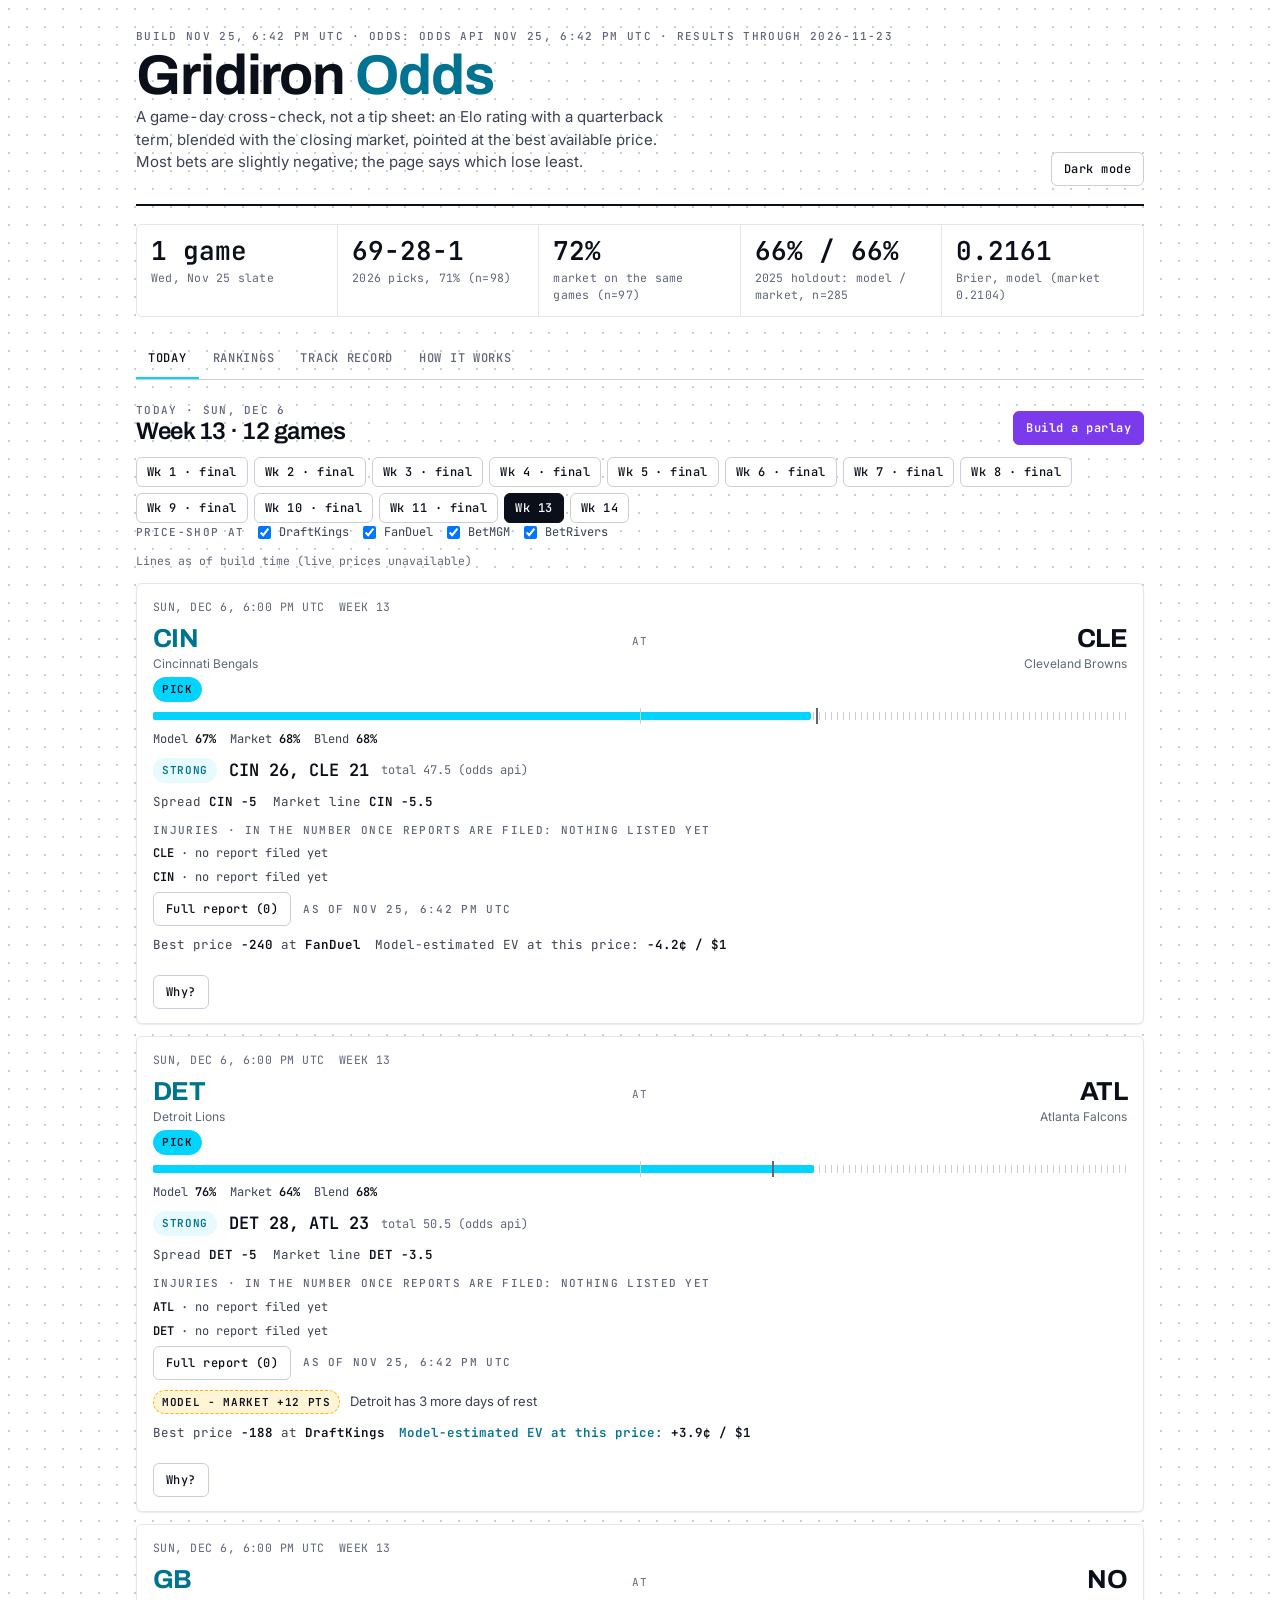
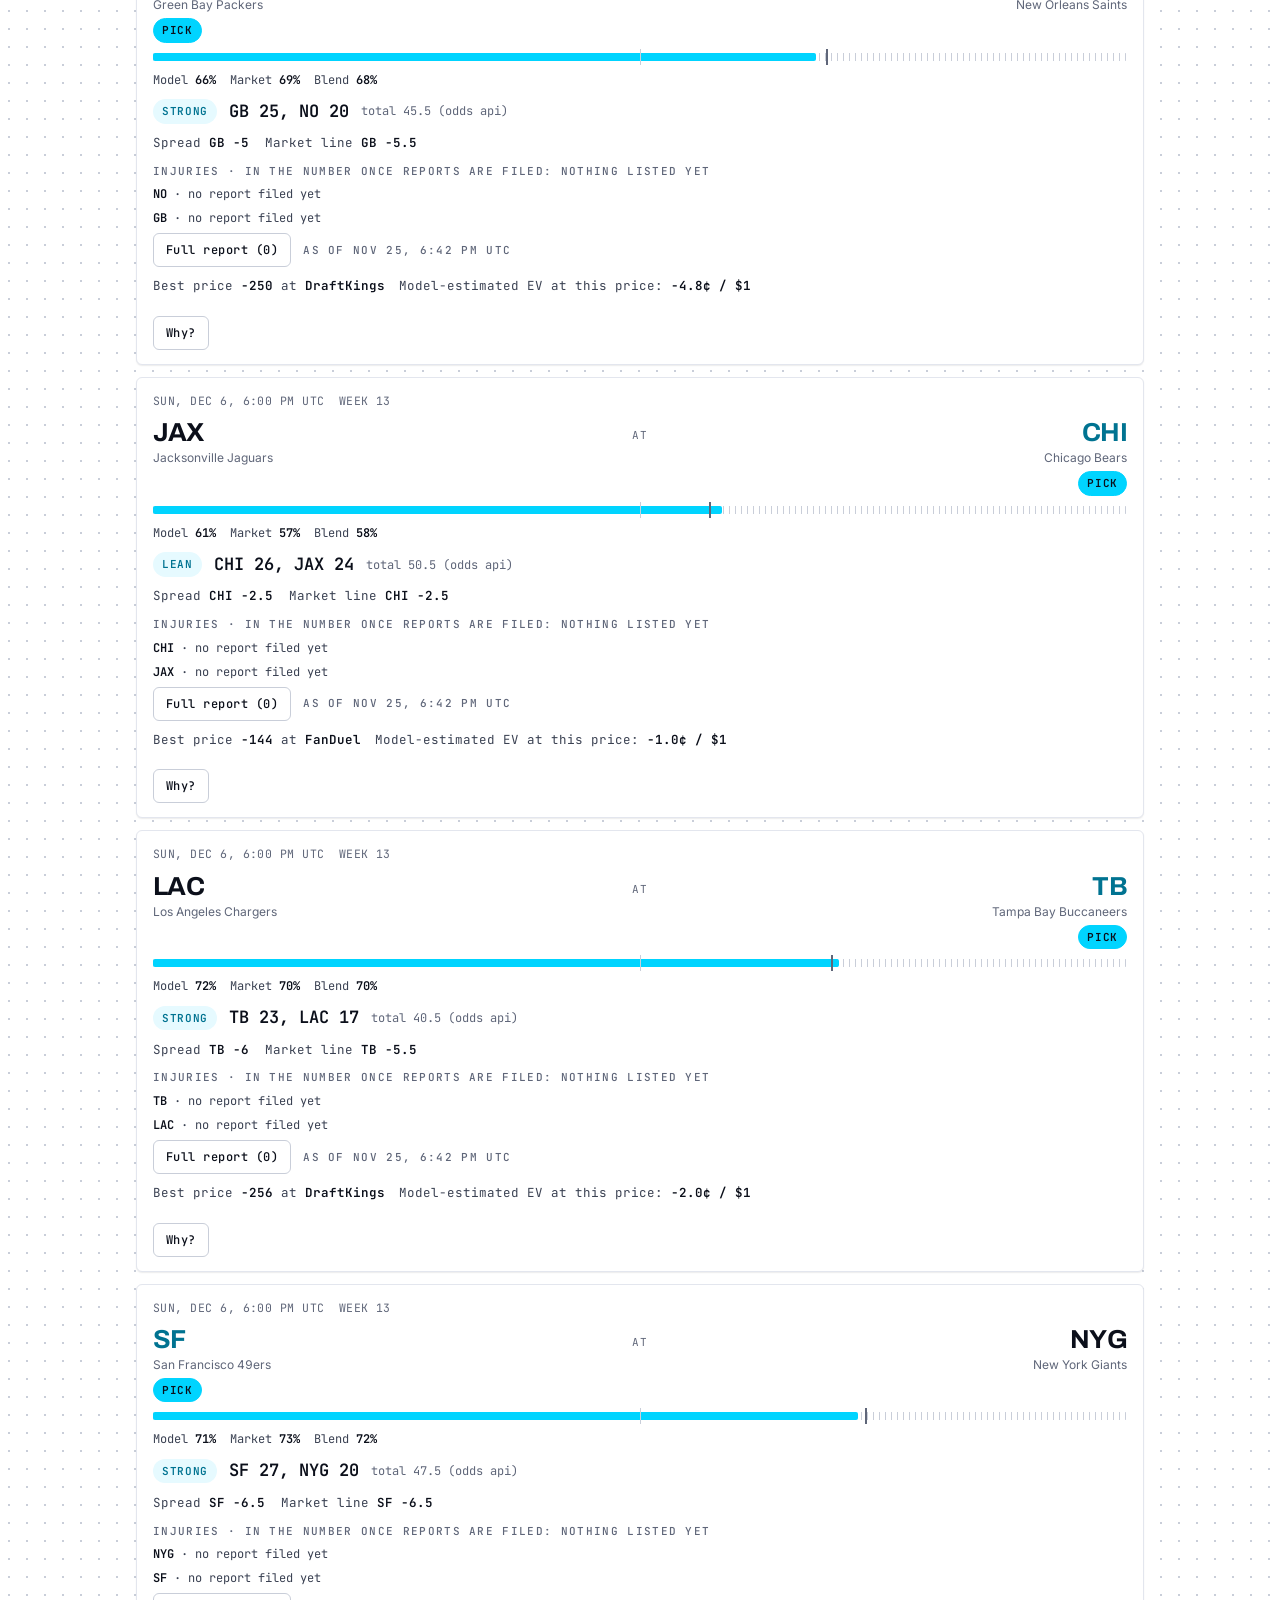
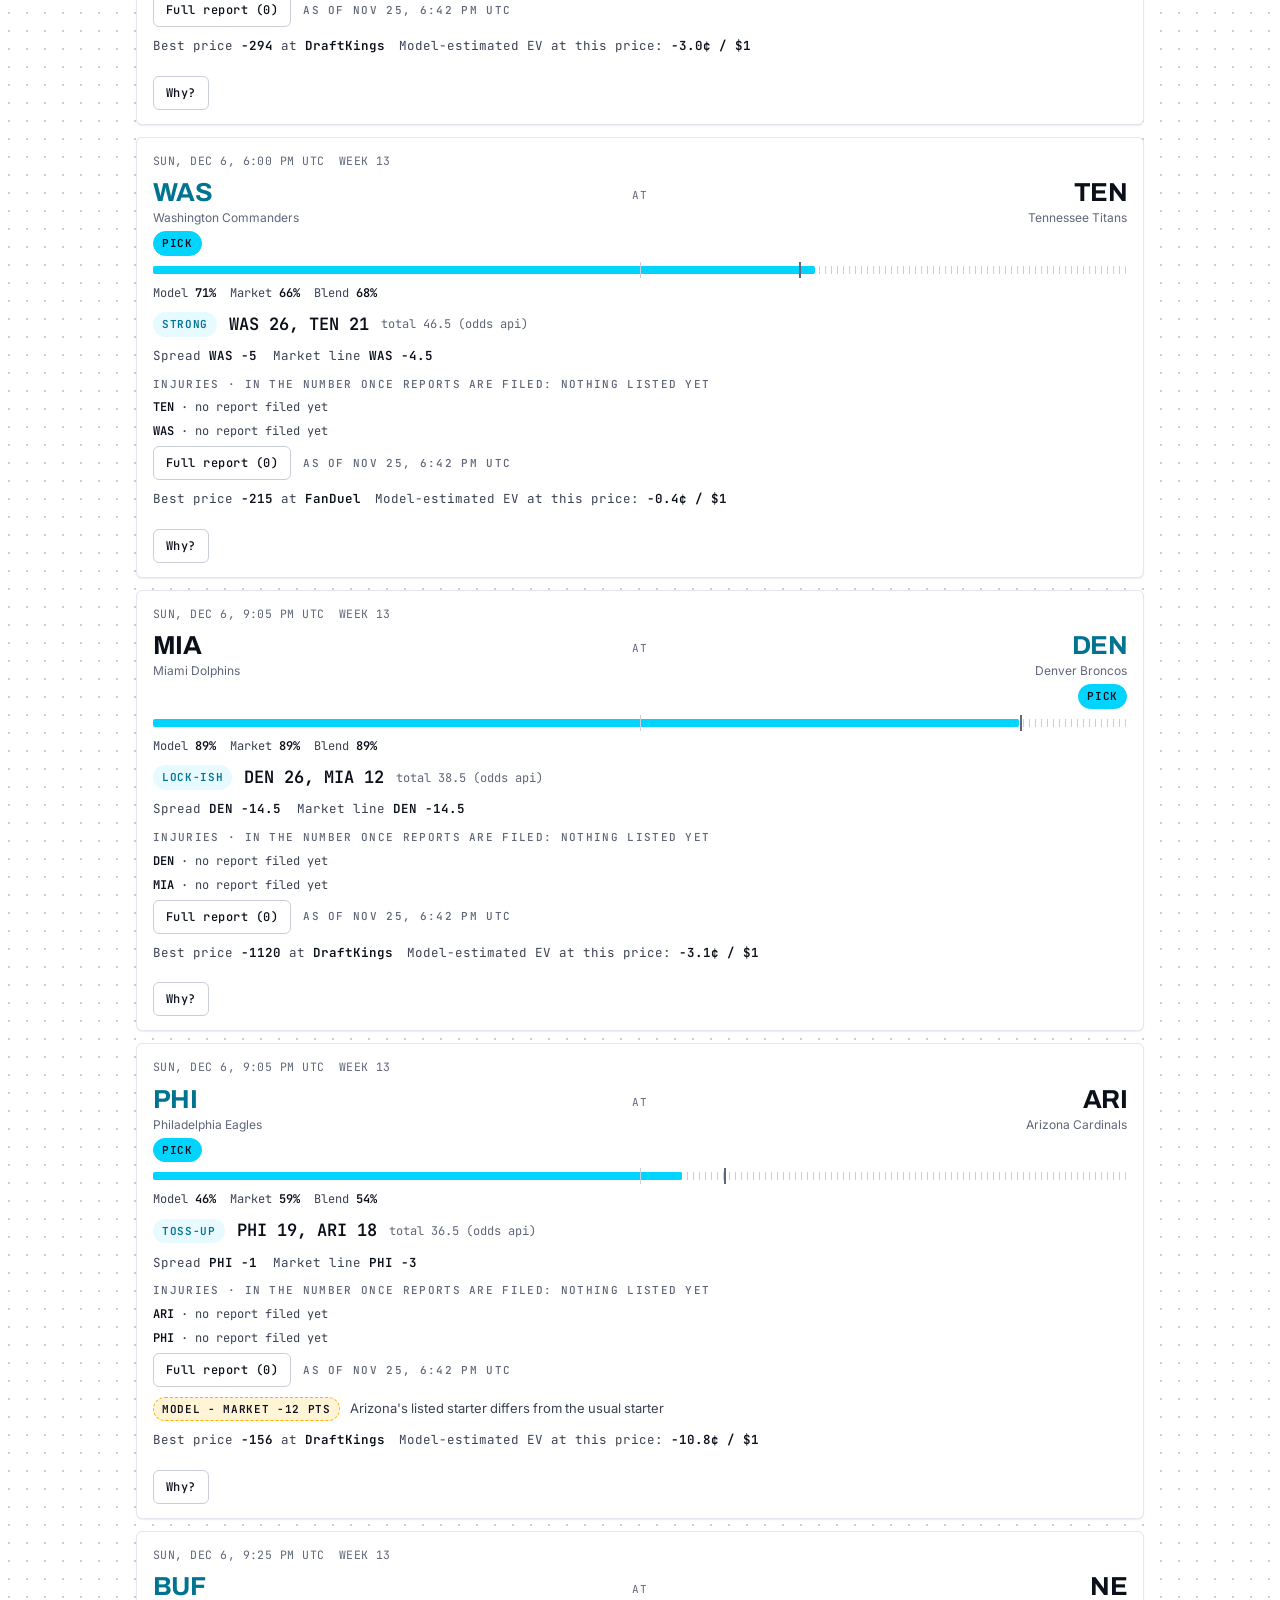
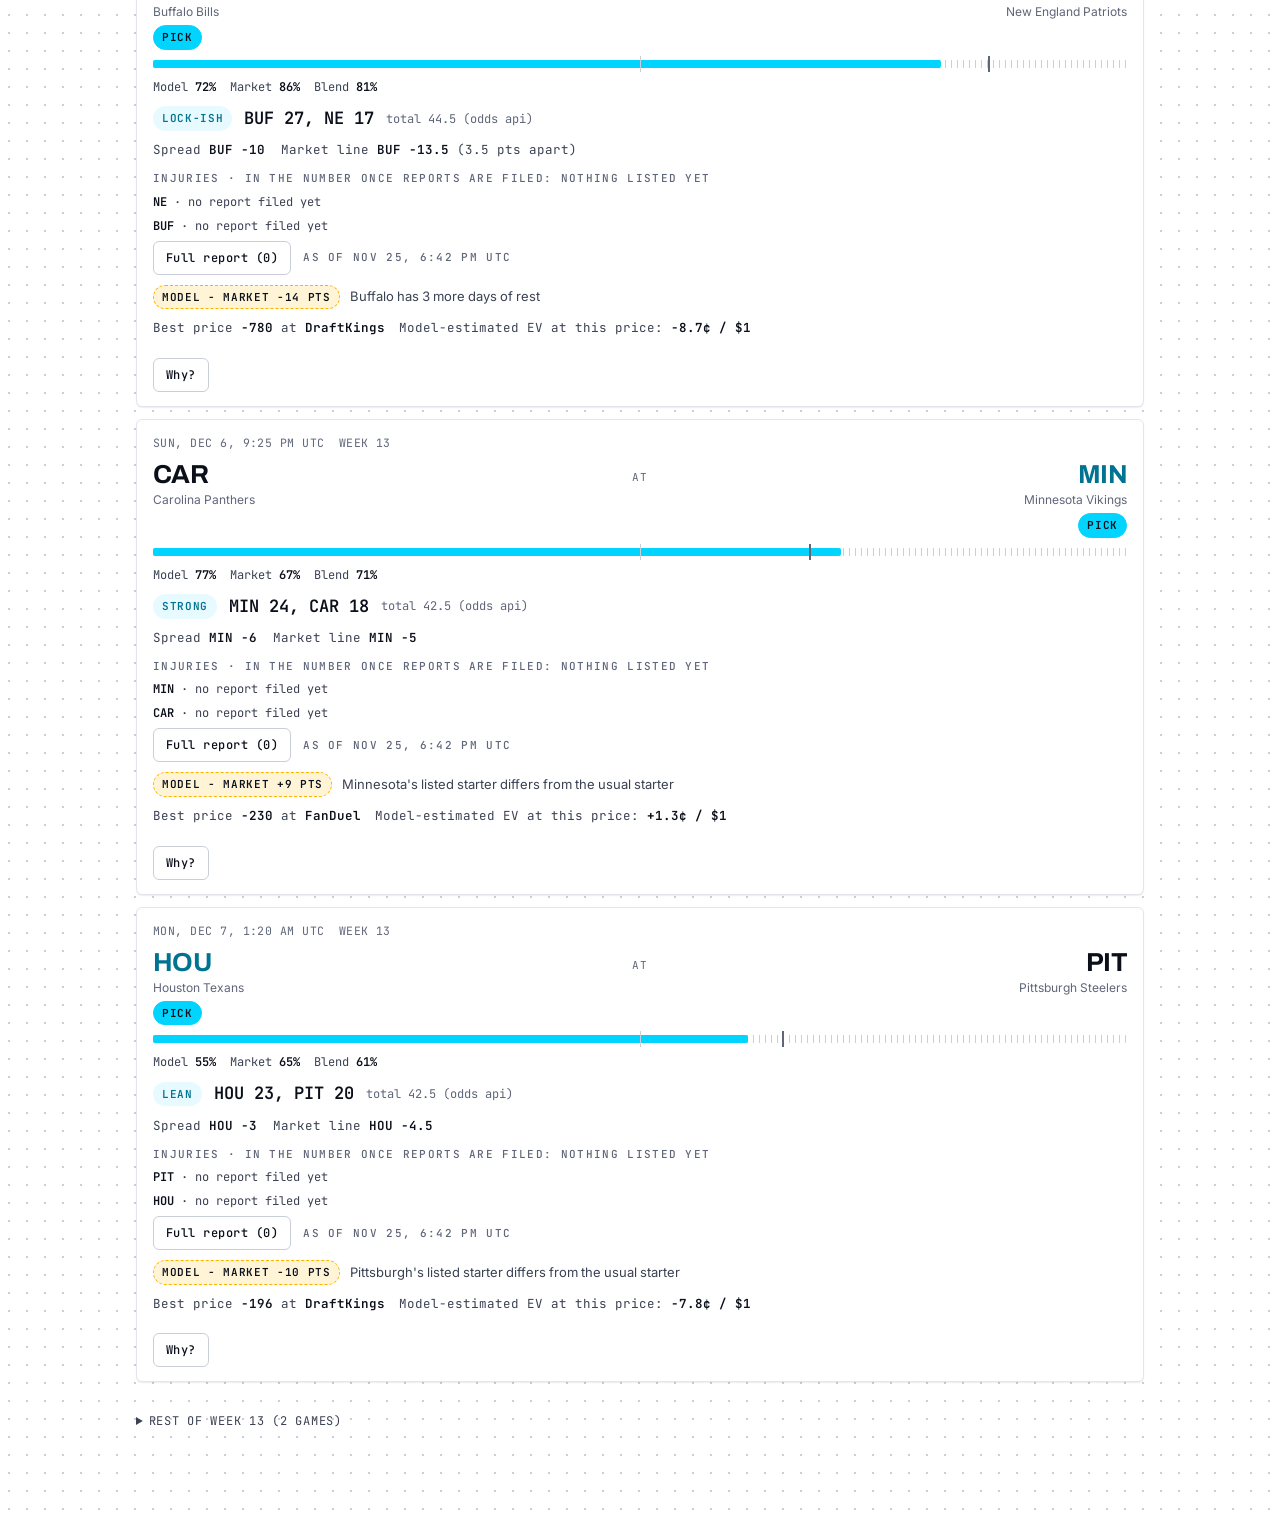
==== commit 85438e54: "build: 20261125T184227Z-617665d" ====
--- a/index.html
+++ b/index.html
@@ -378,7 +378,7 @@
   </section>
 </div>
 
-<script id="model" type="application/json">{"schema_version":"1.0.0","build":{"id":"20261125T112948Z-25f902e","built_at":"2026-11-25T11:29:48Z","official_odds_at":"2026-11-25T11:29:48Z","league_date":"2026-11-25","next_league_date":"2026-11-25","odds_source":"odds_api","data":{"source_url":"https://github.com/nflverse/nflverse-data/releases/download/schedules/games.csv","nflverse_sha256":"25f902e8711c035a50ab7fab8ae66a120db057c5b6193bab888a4bc06dd7842c","rows":7548,"max_result_date":"2026-11-23","fetched":true},"injuries":{"available":true,"injuries_rows":3585,"depth_chart_as_of":"2026-11-25T07:01:54Z","teams_with_report_for_next_slate":10}},"params":{"elo":{"k":20,"hfa":40,"rest_per_day":2,"reversion":0.4,"tie_multiplier":1.0},"qb":{"enabled":true,"k":4,"new_qb":-50,"annual_reversion":0.2,"inactivity_penalty":25,"usual_starter_window":8},"blend":{"model_weight":0.35,"fitted_model_weight":0.05,"pinned":true,"fit_seasons":[2015,2024],"fit_metric":"brier"},"tier_bounds":{"lean":0.55,"strong":0.65,"lockish":0.78},"score":{"points_per_elo":25,"league_average_total":46.025735294117645,"league_average_season":2025},"sim":{"runs":10000,"seed":2026},"books":["draftkings","fanduel","betmgm","betrivers"],"injury":{"enabled":true,"weights":{"OL":10,"WR_TE":20,"RB":30,"DL_EDGE":0,"LB":30,"DB":10},"status_mult":{"Out":1.0,"Doubtful":0.75,"Questionable":0.25,"Probable":0.1},"gate":{"holdout_brier_with":0.21515927920468206,"holdout_brier_without":0.21606345216784772,"improvement_required":0.0005}}},"evaluation":{"season":2025,"samples":{"model":285,"market_comparable":285},"model":{"brier":0.21606345216784764,"logloss":0.6235963905911717,"accuracy":0.6584507042253521},"model_no_qb":{"brier":0.22091009348216048,"logloss":0.6336585505349184,"accuracy":0.647887323943662},"market":{"brier":0.21037536714026767,"logloss":0.6077687470470021,"accuracy":0.6584507042253521},"blend":{"brier":0.21106578558198613,"logloss":0.6098873219322418,"accuracy":0.6584507042253521}},"games":[{"frozen_snapshot":null,"game_id":"2026_01_NE_SEA","season":2026,"game_type":"REG","week":1,"league_date":"2026-09-09","kickoff_utc":"2026-09-10T00:20:00Z","time_known":true,"away":"NE","home":"SEA","neutral":false,"status":"final","availability":{"starter_home":true,"starter_away":true,"market":true,"csv_lines":true},"official":{"pick":"SEA","p_home_model":0.6583589226809728,"p_home_market":0.5996387718242023,"p_home_blend":0.620190824624072,"p_pick_blend":0.620190824624072,"tier":"Lean","model_spread":4.558282291359144,"blend_spread":3.4073581544522438,"expected_home":23.953679077226123,"expected_away":20.546320922773877,"display_home":24,"display_away":21,"total_used":44.5,"total_source":"csv","market":{"source":"csv","as_of":"2026-11-25T11:29:48Z","consensus_p_home":0.5996387718242023,"consensus_total":44.5,"consensus_home_spread":-3.0,"n_books":1,"books":[{"key":"csv","home_ml":-166,"away_ml":140,"home_spread":-3.0,"total":44.5}]},"best_prices":{"draftkings":null,"fanduel":null,"betmgm":null,"betrivers":null},"best_price":{"book":"csv","side":"SEA","american":-166},"estimated_ev_per_dollar":-0.006200244879498995,"factors":{"team_elo_home":1640.9658109758848,"team_elo_away":1591.5096739482165,"elo_gap_home":49.45613702766832,"home_rank":5,"away_rank":13,"hfa_elo":40.0,"hfa_spread_pts":1.6,"rest_home":7,"rest_away":7,"rest_diff":0,"rest_elo":0.0,"qb_home":{"id":"00-0034869","name":"Sam Darnold","q":33.15134453821078,"starts":95,"first_start":false,"usual_starter_id":"00-0035704","usual_starter_name":"Drew Lock","usual_starter_q":-53.02023171630551,"differs_from_usual":true,"source":"nflverse_listed"},"qb_away":{"id":"00-0039851","name":"Drake Maye","q":-3.8495757180995045,"starts":32,"first_start":false,"usual_starter_id":"00-0039851","usual_starter_name":"Drake Maye","usual_starter_q":-3.8495757180995045,"differs_from_usual":false,"source":"nflverse_listed"},"qb_elo":37.00092025631028,"form_home_3":-24.074168374662804,"form_away_3":-62.58087025348891,"frozen_adjust":0.0,"d_total":113.9570572839786,"model_market_gap_home":0.058720150856770514,"model_market_gap_pick":0.058720150856770514},"injuries":{"enabled":true,"as_of":"2026-09-10T00:20:00Z","home":{"available":true,"report_filed":true,"players":[{"gsis_id":"00-0038765","name":"Ty Okada","position":"S","pos_group":"DB","status":"Out","injury":"Hamstring","starter":true,"covered_by_qb_term":false},{"gsis_id":"00-0040733","name":"Nick Emmanwori","position":"S","pos_group":"DB","status":"Questionable","injury":"Ankle","starter":true,"covered_by_qb_term":false},{"gsis_id":"00-0040648","name":"Tory Horton","position":"WR","pos_group":"WR_TE","status":"Questionable","injury":"Hamstring","starter":false,"covered_by_qb_term":false}],"starters_out":1,"starters_doubtful":0,"starters_questionable":1,"total_listed":3,"qb_listed":null},"away":{"available":true,"report_filed":true,"players":[{"gsis_id":"00-0037413","name":"Ben Brown","position":"C","pos_group":"OL","status":"Out","injury":"Knee","starter":false,"covered_by_qb_term":false},{"gsis_id":"00-0040734","name":"TreVeyon Henderson","position":"RB","pos_group":"RB","status":"Out","injury":"Ankle","starter":false,"covered_by_qb_term":false}],"starters_out":0,"starters_doubtful":0,"starters_questionable":0,"total_listed":2,"qb_listed":null},"elo_home":-12.5,"elo_away":0.0,"elo":-12.5},"rationale":["rating","home_field","quarterback","injuries","form","market","verdict"],"rationale_sentences":["Seattle rates 49 Elo points above New England, 5th in the league against 13th.","Home field is worth about 40 points, or 1.6 points on the spread.","Seattle's listed starter, Sam Darnold, rates 86 points above their usual starter, Drew Lock.","Seattle lists 1 starter out (S) and 1 questionable (S); New England lists none; worth about 13 Elo points to New England, or 0.5 points on the spread.","New England has lost 63 points of rating over its last three games.","The books have Seattle at 60%, closer than the model's 66%; the gap may reflect information this model lacks.","Blended, that comes to Seattle at 62%: a Lean pick, predicted 24 to 21."],"edge":null,"parlay_eligible":true},"result":{"home_score":13,"away_score":10,"winner":"SEA","margin":3,"hit":true,"pred_margin_error":0.40735815445224377,"pred_total_error":21.5}},{"frozen_snapshot":null,"game_id":"2026_01_SF_LA","season":2026,"game_type":"REG","week":1,"league_date":"2026-09-10","kickoff_utc":"2026-09-11T00:35:00Z","time_known":true,"away":"SF","home":"LA","neutral":true,"status":"final","availability":{"starter_home":true,"starter_away":true,"market":true,"csv_lines":true},"official":{"pick":"LA","p_home_model":0.5753032746352866,"p_home_market":0.6574752261956054,"p_home_blend":0.6287150431494939,"p_pick_blend":0.6287150431494939,"tier":"Lean","model_spread":2.1090869388641185,"blend_spread":3.6599439719717743,"expected_home":25.579971985985885,"expected_away":21.920028014014115,"display_home":26,"display_away":22,"total_used":47.5,"total_source":"csv","market":{"source":"csv","as_of":"2026-11-25T11:29:48Z","consensus_p_home":0.6574752261956054,"consensus_total":47.5,"consensus_home_spread":-3.5,"n_books":1,"books":[{"key":"csv","home_ml":-218,"away_ml":180,"home_spread":-3.5,"total":47.5}]},"best_prices":{"draftkings":null,"fanduel":null,"betmgm":null,"betrivers":null},"best_price":{"book":"csv","side":"LA","american":-218},"estimated_ev_per_dollar":-0.0828835609103713,"factors":{"team_elo_home":1574.7990326100291,"team_elo_away":1549.0442842554867,"elo_gap_home":25.75474835454247,"home_rank":9,"away_rank":2,"hfa_elo":0.0,"hfa_spread_pts":0.0,"rest_home":7,"rest_away":7,"rest_diff":0,"rest_elo":0.0,"qb_home":{"id":"00-0026498","name":"Matthew Stafford","q":22.677236180211946,"starts":252,"first_start":false,"usual_starter_id":"00-0026498","usual_starter_name":"Matthew Stafford","usual_starter_q":22.677236180211946,"differs_from_usual":false,"source":"nflverse_listed"},"qb_away":{"id":"00-0037834","name":"Brock Purdy","q":-4.295188936848553,"starts":53,"first_start":false,"usual_starter_id":"00-0037834","usual_starter_name":"Brock Purdy","usual_starter_q":-4.295188936848553,"differs_from_usual":false,"source":"nflverse_listed"},"qb_elo":26.9724251170605,"form_home_3":41.220997494533094,"form_away_3":54.476015296819696,"frozen_adjust":0.0,"d_total":52.72717347160297,"model_market_gap_home":-0.08217195156031876,"model_market_gap_pick":-0.08217195156031876},"injuries":{"enabled":true,"as_of":"2026-09-11T00:35:00Z","home":{"available":true,"report_filed":true,"players":[{"gsis_id":"00-0031388","name":"Aaron Donald","position":"DE","pos_group":"DL_EDGE","status":"Out","injury":"Not injury related - resting player","starter":true,"covered_by_qb_term":false}],"starters_out":1,"starters_doubtful":0,"starters_questionable":0,"total_listed":1,"qb_listed":null},"away":{"available":true,"report_filed":true,"players":[{"gsis_id":"00-0040721","name":"Alfred Collins","position":"DT","pos_group":"DL_EDGE","status":"Out","injury":"Knee","starter":false,"covered_by_qb_term":false},{"gsis_id":"00-0041363","name":"James Thompson Jr.","position":"DT","pos_group":"DL_EDGE","status":"Questionable","injury":"Hamstring","starter":false,"covered_by_qb_term":false}],"starters_out":0,"starters_doubtful":0,"starters_questionable":0,"total_listed":2,"qb_listed":null},"elo_home":0.0,"elo_away":0.0,"elo":0.0},"rationale":["rating","injuries","form","market","verdict"],"rationale_sentences":["Los Angeles rates 26 Elo points above San Francisco, 9th in the league against 2nd.","Los Angeles lists 1 starter out (DE); San Francisco lists none; the two reports cancel out in the number.","Los Angeles has gained 41 points of rating over its last three games; San Francisco has gained 54 points of rating over its last three games.","The books have Los Angeles at 66%, further than the model's 58%; the gap may reflect information this model lacks.","Blended, that comes to Los Angeles at 63%: a Lean pick, predicted 26 to 22."],"edge":{"flag":true,"reason_key":"form_move","reason_text":"San Francisco's rating moved 54 points in the last three games"},"parlay_eligible":true},"result":{"home_score":7,"away_score":27,"winner":"SF","margin":-20,"hit":false,"pred_margin_error":23.659943971971774,"pred_total_error":13.5}},{"frozen_snapshot":null,"game_id":"2026_01_ATL_PIT","season":2026,"game_type":"REG","week":1,"league_date":"2026-09-13","kickoff_utc":"2026-09-13T17:00:00Z","time_known":true,"away":"ATL","home":"PIT","neutral":false,"status":"final","availability":{"starter_home":true,"starter_away":true,"market":true,"csv_lines":true},"official":{"pick":"PIT","p_home_model":0.687033646231652,"p_home_market":0.7179705215419501,"p_home_blend":0.7071426151833458,"p_pick_blend":0.7071426151833458,"tier":"Strong","model_spread":5.463685699646886,"blend_spread":6.125613287393374,"expected_home":23.31280664369669,"expected_away":17.18719335630331,"display_home":23,"display_away":17,"total_used":40.5,"total_source":"csv","market":{"source":"csv","as_of":"2026-11-25T11:29:48Z","consensus_p_home":0.7179705215419501,"consensus_total":40.5,"consensus_home_spread":-6.5,"n_books":1,"books":[{"key":"csv","home_ml":-298,"away_ml":240,"home_spread":-6.5,"total":40.5}]},"best_prices":{"draftkings":null,"fanduel":null,"betmgm":null,"betrivers":null},"best_price":{"book":"csv","side":"PIT","american":-298},"estimated_ev_per_dollar":-0.05556120522492747,"factors":{"team_elo_home":1500.7549096272703,"team_elo_away":1474.7633725888777,"elo_gap_home":25.991537038392607,"home_rank":15,"away_rank":23,"hfa_elo":40.0,"hfa_spread_pts":1.6,"rest_home":7,"rest_away":7,"rest_diff":0,"rest_elo":0.0,"qb_home":{"id":"00-0023459","name":"Aaron Rodgers","q":4.179476173327141,"starts":278,"first_start":false,"usual_starter_id":"00-0023459","usual_starter_name":"Aaron Rodgers","usual_starter_q":4.179476173327141,"differs_from_usual":false,"source":"nflverse_listed"},"qb_away":{"id":"00-0033662","name":"Cooper Rush","q":-51.42112927945241,"starts":16,"first_start":false,"usual_starter_id":"00-0039917","usual_starter_name":"Michael Penix Jr.","usual_starter_q":-31.063672085503324,"differs_from_usual":true,"source":"nflverse_listed"},"qb_elo":55.60060545277955,"form_home_3":-29.862272657111134,"form_away_3":-64.58192987978805,"frozen_adjust":0.0,"d_total":136.59214249117215,"model_market_gap_home":-0.030936875310298095,"model_market_gap_pick":-0.030936875310298095},"injuries":{"enabled":true,"as_of":"2026-09-13T17:00:00Z","home":{"available":true,"report_filed":true,"players":[{"gsis_id":"00-0039167","name":"Joey Porter Jr.","position":"CB","pos_group":"DB","status":"Questionable","injury":"Back","starter":true,"covered_by_qb_term":false}],"starters_out":0,"starters_doubtful":0,"starters_questionable":1,"total_listed":1,"qb_listed":null},"away":{"available":true,"report_filed":true,"players":[{"gsis_id":"00-0040156","name":"Billy Bowman Jr.","position":"CB","pos_group":"DB","status":"Out","injury":"Achilles","starter":true,"covered_by_qb_term":false},{"gsis_id":"00-0036212","name":"Tua Tagovailoa","position":"QB","pos_group":"QB","status":"Out","injury":"Oblique","starter":true,"covered_by_qb_term":true},{"gsis_id":"00-0031576","name":"Za'Darius Smith","position":"DE","pos_group":"LB","status":"Questionable","injury":"Shoulder","starter":true,"covered_by_qb_term":false},{"gsis_id":"00-0040687","name":"Cameron Williams","position":"T","pos_group":"OL","status":"Out","injury":"Ankle","starter":false,"covered_by_qb_term":false},{"gsis_id":"00-0039917","name":"Michael Penix Jr.","position":"QB","pos_group":"QB","status":"Out","injury":"Knee","starter":false,"covered_by_qb_term":true}],"starters_out":1,"starters_doubtful":0,"starters_questionable":1,"total_listed":5,"qb_listed":null},"elo_home":-2.5,"elo_away":-17.5,"elo":15.0},"rationale":["rating","home_field","quarterback","injuries","form","verdict"],"rationale_sentences":["Pittsburgh rates 26 Elo points above Atlanta, 15th in the league against 23rd.","Home field is worth about 40 points, or 1.6 points on the spread.","Atlanta's listed starter, Cooper Rush, rates 20 points below their usual starter, Michael Penix Jr..","Atlanta lists 1 starter out (CB) and 1 questionable (DE); Pittsburgh lists 1 starter questionable (CB); worth about 15 Elo points to Pittsburgh, or 0.6 points on the spread.","Atlanta has lost 65 points of rating over its last three games.","Blended, that comes to Pittsburgh at 71%: a Strong pick, predicted 23 to 17."],"edge":null,"parlay_eligible":true},"result":{"home_score":20,"away_score":13,"winner":"PIT","margin":7,"hit":true,"pred_margin_error":-0.8743867126066256,"pred_total_error":7.5}},{"frozen_snapshot":null,"game_id":"2026_01_BAL_IND","season":2026,"game_type":"REG","week":1,"league_date":"2026-09-13","kickoff_utc":"2026-09-13T17:00:00Z","time_known":true,"away":"BAL","home":"IND","neutral":false,"status":"final","availability":{"starter_home":true,"starter_away":true,"market":true,"csv_lines":true},"official":{"pick":"BAL","p_home_model":0.4922313929121377,"p_home_market":0.4066302458405761,"p_home_blend":0.4365906473156227,"p_pick_blend":0.5634093526843773,"tier":"Lean","model_spread":-0.21594462200565856,"blend_spread":-1.771993985434186,"expected_home":23.364003007282907,"expected_away":25.135996992717093,"display_home":23,"display_away":25,"total_used":48.5,"total_source":"csv","market":{"source":"csv","as_of":"2026-11-25T11:29:48Z","consensus_p_home":0.4066302458405761,"consensus_total":48.5,"consensus_home_spread":3.0,"n_books":1,"books":[{"key":"csv","home_ml":136,"away_ml":-162,"home_spread":3.0,"total":48.5}]},"best_prices":{"draftkings":null,"fanduel":null,"betmgm":null,"betrivers":null},"best_price":{"book":"csv","side":"BAL","american":-162},"estimated_ev_per_dollar":-0.08880709627588362,"factors":{"team_elo_home":1483.2986931199678,"team_elo_away":1518.0678636848938,"elo_gap_home":-34.76917056492607,"home_rank":28,"away_rank":22,"hfa_elo":40.0,"hfa_spread_pts":1.6,"rest_home":7,"rest_away":7,"rest_diff":0,"rest_elo":0.0,"qb_home":{"id":"00-0035710","name":"Daniel Jones","q":-21.120985565994026,"starts":84,"first_start":false,"usual_starter_id":"00-0035710","usual_starter_name":"Daniel Jones","usual_starter_q":-21.120985565994026,"differs_from_usual":false,"source":"nflverse_listed"},"qb_away":{"id":"00-0034796","name":"Lamar Jackson","q":19.508459419221367,"starts":115,"first_start":false,"usual_starter_id":"00-0035993","usual_starter_name":"Tyler Huntley","usual_starter_q":-24.574398440549736,"differs_from_usual":true,"source":"nflverse_listed"},"qb_elo":-40.62944498521539,"form_home_3":-23.99941734898607,"form_away_3":-46.760656715916184,"frozen_adjust":0.0,"d_total":-5.398615550141464,"model_market_gap_home":0.08560114707156158,"model_market_gap_pick":-0.08560114707156158},"injuries":{"enabled":true,"as_of":"2026-09-13T17:00:00Z","home":{"available":true,"report_filed":true,"players":[{"gsis_id":"00-0039178","name":"Austin Ajiake","position":"LB","pos_group":"LB","status":"Out","injury":"Hamstring","starter":false,"covered_by_qb_term":false}],"starters_out":0,"starters_doubtful":0,"starters_questionable":0,"total_listed":1,"qb_listed":null},"away":{"available":true,"report_filed":true,"players":[{"gsis_id":"00-0036130","name":"Nnamdi Madubuike","position":"DT","pos_group":"DL_EDGE","status":"Out","injury":"Neck","starter":true,"covered_by_qb_term":false},{"gsis_id":"00-0040069","name":"Teddye Buchanan","position":"LB","pos_group":"LB","status":"Out","injury":"Knee","starter":true,"covered_by_qb_term":false},{"gsis_id":"00-0039792","name":"Devontez Walker","position":"WR","pos_group":"WR_TE","status":"Questionable","injury":"Groin","starter":false,"covered_by_qb_term":false}],"starters_out":2,"starters_doubtful":0,"starters_questionable":0,"total_listed":3,"qb_listed":null},"elo_home":0.0,"elo_away":-30.0,"elo":30.0},"rationale":["rating","home_field","quarterback","injuries","form","market","verdict"],"rationale_sentences":["Baltimore rates 35 Elo points above Indianapolis, 22nd in the league against 28th.","Home field is worth about 40 points, or 1.6 points on the spread.","Baltimore's listed starter, Lamar Jackson, rates 44 points above their usual starter, Tyler Huntley.","Baltimore lists 2 starters out (DT, LB); Indianapolis lists none; worth about 30 Elo points to Indianapolis, or 1.2 points on the spread.","Baltimore has lost 47 points of rating over its last three games.","The books have Baltimore at 59%, further than the model's 51%; the gap may reflect information this model lacks.","Blended, that comes to Baltimore at 56%: a Lean pick, predicted 25 to 23."],"edge":{"flag":true,"reason_key":"starter_change","reason_text":"Baltimore's listed starter differs from the usual starter"},"parlay_eligible":true},"result":{"home_score":23,"away_score":41,"winner":"BAL","margin":-18,"hit":true,"pred_margin_error":16.228006014565814,"pred_total_error":-15.5}},{"frozen_snapshot":null,"game_id":"2026_01_BUF_HOU","season":2026,"game_type":"REG","week":1,"league_date":"2026-09-13","kickoff_utc":"2026-09-13T17:00:00Z","time_known":true,"away":"BUF","home":"HOU","neutral":false,"status":"final","availability":{"starter_home":true,"starter_away":true,"market":true,"csv_lines":true},"official":{"pick":"HOU","p_home_model":0.5483281054368804,"p_home_market":0.4956702459300312,"p_home_blend":0.5141004967574283,"p_pick_blend":0.5141004967574283,"tier":"Toss-up","model_spread":1.3474790341417282,"blend_spread":0.3920250951503204,"expected_home":22.44601254757516,"expected_away":22.05398745242484,"display_home":23,"display_away":22,"total_used":44.5,"total_source":"csv","market":{"source":"csv","as_of":"2026-11-25T11:29:48Z","consensus_p_home":0.4956702459300312,"consensus_total":44.5,"consensus_home_spread":1.5,"n_books":1,"books":[{"key":"csv","home_ml":-108,"away_ml":-112,"home_spread":1.5,"total":44.5}]},"best_prices":{"draftkings":null,"fanduel":null,"betmgm":null,"betrivers":null},"best_price":{"book":"csv","side":"HOU","american":-108},"estimated_ev_per_dollar":-0.009880524763471399,"factors":{"team_elo_home":1589.3433397676088,"team_elo_away":1566.6919666891306,"elo_gap_home":22.651373078478173,"home_rank":14,"away_rank":1,"hfa_elo":40.0,"hfa_spread_pts":1.6,"rest_home":7,"rest_away":7,"rest_diff":0,"rest_elo":0.0,"qb_home":{"id":"00-0039163","name":"C.J. Stroud","q":2.8419323379179477,"starts":51,"first_start":false,"usual_starter_id":"00-0039163","usual_starter_name":"C.J. Stroud","usual_starter_q":2.8419323379179477,"differs_from_usual":false,"source":"nflverse_listed"},"qb_away":{"id":"00-0034857","name":"Josh Allen","q":31.806329562852916,"starts":139,"first_start":false,"usual_starter_id":"00-0034857","usual_starter_name":"Josh Allen","usual_starter_q":31.806329562852916,"differs_from_usual":false,"source":"nflverse_listed"},"qb_elo":-28.96439722493497,"form_home_3":22.146482457225147,"form_away_3":34.67189717442352,"frozen_adjust":0.0,"d_total":33.6869758535432,"model_market_gap_home":0.0526578595068492,"model_market_gap_pick":0.0526578595068492},"injuries":{"enabled":true,"as_of":"2026-09-13T17:00:00Z","home":{"available":true,"report_filed":true,"players":[],"starters_out":0,"starters_doubtful":0,"starters_questionable":0,"total_listed":0,"qb_listed":null},"away":{"available":true,"report_filed":true,"players":[{"gsis_id":"00-0040724","name":"T.J. Sanders","position":"DE","pos_group":"DL_EDGE","status":"Questionable","injury":"Knee","starter":true,"covered_by_qb_term":false},{"gsis_id":"00-0040192","name":"Jordan Hancock","position":"CB","pos_group":"DB","status":"Questionable","injury":"Quadricep","starter":false,"covered_by_qb_term":false},{"gsis_id":"00-0035537","name":"Ty Johnson","position":"RB","pos_group":"RB","status":"Questionable","injury":"Hamstring","starter":false,"covered_by_qb_term":false}],"starters_out":0,"starters_doubtful":0,"starters_questionable":1,"total_listed":3,"qb_listed":null},"elo_home":0.0,"elo_away":0.0,"elo":0.0},"rationale":["rating","home_field","market","verdict"],"rationale_sentences":["Houston rates 23 Elo points above Buffalo, 14th in the league against 1st.","Home field is worth about 40 points, or 1.6 points on the spread.","The books have Houston at 50%, closer than the model's 55%; the gap may reflect information this model lacks.","Blended, that comes to Houston at 51%: a Toss-up pick, predicted 23 to 22."],"edge":null,"parlay_eligible":false},"result":{"home_score":31,"away_score":36,"winner":"BUF","margin":-5,"hit":false,"pred_margin_error":5.392025095150321,"pred_total_error":-22.5}},{"frozen_snapshot":null,"game_id":"2026_01_CHI_CAR","season":2026,"game_type":"REG","week":1,"league_date":"2026-09-13","kickoff_utc":"2026-09-13T17:00:00Z","time_known":true,"away":"CHI","home":"CAR","neutral":false,"status":"final","availability":{"starter_home":true,"starter_away":true,"market":true,"csv_lines":true},"official":{"pick":"CHI","p_home_model":0.3858435122262649,"p_home_market":0.4003612281757977,"p_home_blend":0.39528002759346126,"p_pick_blend":0.6047199724065387,"tier":"Lean","model_spread":-3.229885468435169,"blend_spread":-2.95439106109076,"expected_home":22.27280446945462,"expected_away":25.22719553054538,"display_home":22,"display_away":25,"total_used":47.5,"total_source":"csv","market":{"source":"csv","as_of":"2026-11-25T11:29:48Z","consensus_p_home":0.4003612281757977,"consensus_total":47.5,"consensus_home_spread":3.0,"n_books":1,"books":[{"key":"csv","home_ml":140,"away_ml":-166,"home_spread":3.0,"total":47.5}]},"best_prices":{"draftkings":null,"fanduel":null,"betmgm":null,"betrivers":null},"best_price":{"book":"csv","side":"CHI","american":-166},"estimated_ev_per_dollar":-0.03099088758952223,"factors":{"team_elo_home":1455.693500038156,"team_elo_away":1537.3810139329871,"elo_gap_home":-81.68751389483123,"home_rank":20,"away_rank":3,"hfa_elo":40.0,"hfa_spread_pts":1.6,"rest_home":7,"rest_away":7,"rest_diff":0,"rest_elo":0.0,"qb_home":{"id":"00-0039150","name":"Bryce Young","q":-39.51988191763044,"starts":42,"first_start":false,"usual_starter_id":"00-0039150","usual_starter_name":"Bryce Young","usual_starter_q":-39.51988191763044,"differs_from_usual":false,"source":"nflverse_listed"},"qb_away":{"id":"00-0039918","name":"Caleb Williams","q":-22.960259101582437,"starts":36,"first_start":false,"usual_starter_id":"00-0039918","usual_starter_name":"Caleb Williams","usual_starter_q":-22.960259101582437,"differs_from_usual":false,"source":"nflverse_listed"},"qb_elo":-16.559622816048005,"form_home_3":14.752404804524303,"form_away_3":55.48650040685925,"frozen_adjust":0.0,"d_total":-80.74713671087923,"model_market_gap_home":-0.014517715949532828,"model_market_gap_pick":0.014517715949532828},"injuries":{"enabled":true,"as_of":"2026-09-13T17:00:00Z","home":{"available":true,"report_filed":true,"players":[{"gsis_id":"00-0037007","name":"Patrick Jones II","position":"LB","pos_group":"LB","status":"Out","injury":"Back","starter":true,"covered_by_qb_term":false}],"starters_out":1,"starters_doubtful":0,"starters_questionable":0,"total_listed":1,"qb_listed":null},"away":{"available":true,"report_filed":true,"players":[{"gsis_id":"00-0039919","name":"Rome Odunze","position":"WR","pos_group":"WR_TE","status":"Questionable","injury":"Calf","starter":true,"covered_by_qb_term":false},{"gsis_id":"00-0033579","name":"Xavier Woods","position":"S","pos_group":"DB","status":"Questionable","injury":"Groin","starter":true,"covered_by_qb_term":false},{"gsis_id":"00-0040740","name":"Ozzy Trapilo","position":"T","pos_group":"OL","status":"Questionable","injury":"Knee","starter":false,"covered_by_qb_term":false},{"gsis_id":"00-0038416","name":"Tyson Bagent","position":"QB","pos_group":"QB","status":"Questionable","injury":"Back","starter":false,"covered_by_qb_term":true}],"starters_out":0,"starters_doubtful":0,"starters_questionable":2,"total_listed":4,"qb_listed":null},"elo_home":-30.0,"elo_away":-7.5,"elo":-22.5},"rationale":["rating","home_field","injuries","form","verdict"],"rationale_sentences":["Chicago rates 82 Elo points above Carolina, 3rd in the league against 20th.","Home field is worth about 40 points, or 1.6 points on the spread.","Carolina lists 1 starter out (LB); Chicago lists 2 starters questionable (WR, S); worth about 23 Elo points to Chicago, or 0.9 points on the spread.","Chicago has gained 55 points of rating over its last three games.","Blended, that comes to Chicago at 60%: a Lean pick, predicted 25 to 22."],"edge":null,"parlay_eligible":true},"result":{"home_score":37,"away_score":59,"winner":"CHI","margin":-22,"hit":true,"pred_margin_error":19.04560893890924,"pred_total_error":-48.5}},{"frozen_snapshot":null,"game_id":"2026_01_CLE_JAX","season":2026,"game_type":"REG","week":1,"league_date":"2026-09-13","kickoff_utc":"2026-09-13T17:00:00Z","time_known":true,"away":"CLE","home":"JAX","neutral":false,"status":"final","availability":{"starter_home":true,"starter_away":true,"market":true,"csv_lines":true},"official":{"pick":"JAX","p_home_model":0.7734400244545994,"p_home_market":0.7913616398243045,"p_home_blend":0.7850890744449077,"p_pick_blend":0.7850890744449077,"tier":"Lock-ish","model_spread":8.531895253225398,"blend_spread":9.002567025241163,"expected_home":24.75128351262058,"expected_away":15.748716487379419,"display_home":25,"display_away":16,"total_used":40.5,"total_source":"csv","market":{"source":"csv","as_of":"2026-11-25T11:29:48Z","consensus_p_home":0.7913616398243045,"consensus_total":40.5,"consensus_home_spread":-8.5,"n_books":1,"books":[{"key":"csv","home_ml":-470,"away_ml":360,"home_spread":-8.5,"total":40.5}]},"best_prices":{"draftkings":null,"fanduel":null,"betmgm":null,"betrivers":null},"best_price":{"book":"csv","side":"JAX","american":-470},"estimated_ev_per_dollar":-0.04787069694979276,"factors":{"team_elo_home":1560.4628213581564,"team_elo_away":1446.6576813867155,"elo_gap_home":113.8051399714409,"home_rank":6,"away_rank":17,"hfa_elo":40.0,"hfa_spread_pts":1.6,"rest_home":7,"rest_away":7,"rest_diff":0,"rest_elo":0.0,"qb_home":{"id":"00-0036971","name":"Trevor Lawrence","q":4.301005826246348,"starts":80,"first_start":false,"usual_starter_id":"00-0036971","usual_starter_name":"Trevor Lawrence","usual_starter_q":4.301005826246348,"differs_from_usual":false,"source":"nflverse_listed"},"qb_away":{"id":"00-0033537","name":"Deshaun Watson","q":-45.191235532947736,"starts":75,"first_start":false,"usual_starter_id":"00-0033537","usual_starter_name":"Deshaun Watson","usual_starter_q":-45.191235532947736,"differs_from_usual":false,"source":"nflverse_listed"},"qb_elo":49.49224135919408,"form_home_3":-1.9741562354181497,"form_away_3":-8.076563390346791,"frozen_adjust":0.0,"d_total":213.29738133063498,"model_market_gap_home":-0.017921615369705157,"model_market_gap_pick":-0.017921615369705157},"injuries":{"enabled":true,"as_of":"2026-09-13T17:00:00Z","home":{"available":true,"report_filed":true,"players":[{"gsis_id":"00-0040238","name":"LeQuint Allen Jr.","position":"RB","pos_group":"RB","status":"Questionable","injury":"Hip","starter":false,"covered_by_qb_term":false}],"starters_out":0,"starters_doubtful":0,"starters_questionable":0,"total_listed":1,"qb_listed":null},"away":{"available":true,"report_filed":true,"players":[{"gsis_id":"00-0036953","name":"Teven Jenkins","position":"G","pos_group":"OL","status":"Out","injury":"Back","starter":true,"covered_by_qb_term":false},{"gsis_id":"00-0041073","name":"Parker Brailsford","position":"C","pos_group":"OL","status":"Questionable","injury":"Thumb","starter":false,"covered_by_qb_term":false}],"starters_out":1,"starters_doubtful":0,"starters_questionable":0,"total_listed":2,"qb_listed":null},"elo_home":0.0,"elo_away":-10.0,"elo":10.0},"rationale":["rating","home_field","quarterback","injuries","verdict"],"rationale_sentences":["Jacksonville rates 114 Elo points above Cleveland, 6th in the league against 17th.","Home field is worth about 40 points, or 1.6 points on the spread.","Jacksonville's listed starter, Trevor Lawrence, rates 49 points above the other listed starter.","Cleveland lists 1 starter out (G); Jacksonville lists none; worth about 10 Elo points to Jacksonville, or 0.4 points on the spread.","Blended, that comes to Jacksonville at 79%: a Lock-ish pick, predicted 25 to 16."],"edge":null,"parlay_eligible":true},"result":{"home_score":34,"away_score":10,"winner":"JAX","margin":24,"hit":true,"pred_margin_error":-14.997432974758837,"pred_total_error":-3.5}},{"frozen_snapshot":null,"game_id":"2026_01_NO_DET","season":2026,"game_type":"REG","week":1,"league_date":"2026-09-13","kickoff_utc":"2026-09-13T17:00:00Z","time_known":true,"away":"NO","home":"DET","neutral":false,"status":"final","availability":{"starter_home":true,"starter_away":true,"market":true,"csv_lines":true},"official":{"pick":"DET","p_home_model":0.6954156240835032,"p_home_market":0.7335423197492164,"p_home_blend":0.7201979762662167,"p_pick_blend":0.7201979762662167,"tier":"Strong","model_spread":5.7365891526088975,"blend_spread":6.569616726066735,"expected_home":28.034808363033367,"expected_away":21.465191636966633,"display_home":28,"display_away":21,"total_used":49.5,"total_source":"csv","market":{"source":"csv","as_of":"2026-11-25T11:29:48Z","consensus_p_home":0.7335423197492164,"consensus_total":49.5,"consensus_home_spread":-7.0,"n_books":1,"books":[{"key":"csv","home_ml":-325,"away_ml":260,"home_spread":-7.0,"total":49.5}]},"best_prices":{"draftkings":null,"fanduel":null,"betmgm":null,"betrivers":null},"best_price":{"book":"csv","side":"DET","american":-325},"estimated_ev_per_dollar":-0.05820264642110118,"factors":{"team_elo_home":1518.4314703394066,"team_elo_away":1460.537086263757,"elo_gap_home":57.89438407564967,"home_rank":7,"away_rank":24,"hfa_elo":40.0,"hfa_spread_pts":1.6,"rest_home":7,"rest_away":7,"rest_diff":0,"rest_elo":0.0,"qb_home":{"id":"00-0033106","name":"Jared Goff","q":16.662931611124577,"starts":160,"first_start":false,"usual_starter_id":"00-0033106","usual_starter_name":"Jared Goff","usual_starter_q":16.662931611124577,"differs_from_usual":false,"source":"nflverse_listed"},"qb_away":{"id":"00-0040743","name":"Tyler Shough","q":-28.857413128448197,"starts":9,"first_start":false,"usual_starter_id":"00-0040743","usual_starter_name":"Tyler Shough","usual_starter_q":-28.857413128448197,"differs_from_usual":false,"source":"nflverse_listed"},"qb_elo":45.52034473957278,"form_home_3":53.37045182909901,"form_away_3":-15.324509234804736,"frozen_adjust":0.0,"d_total":143.41472881522245,"model_market_gap_home":-0.03812669566571314,"model_market_gap_pick":-0.03812669566571314},"injuries":{"enabled":true,"as_of":"2026-09-13T17:00:00Z","home":{"available":true,"report_filed":true,"players":[{"gsis_id":"00-0038820","name":"Christian Izien","position":"S","pos_group":"DB","status":"Questionable","injury":"Groin","starter":false,"covered_by_qb_term":false}],"starters_out":0,"starters_doubtful":0,"starters_questionable":0,"total_listed":1,"qb_listed":null},"away":{"available":true,"report_filed":true,"players":[{"gsis_id":"00-0027962","name":"Cameron Jordan","position":"LB","pos_group":"DL_EDGE","status":"Out","injury":"Hamstring","starter":true,"covered_by_qb_term":false},{"gsis_id":"00-0039373","name":"Audric Estime","position":"RB","pos_group":"RB","status":"Out","injury":"Thigh","starter":false,"covered_by_qb_term":false},{"gsis_id":"00-0041041","name":"Oscar Delp","position":"TE","pos_group":"WR_TE","status":"Out","injury":"Hamstring","starter":false,"covered_by_qb_term":false},{"gsis_id":"00-0033906","name":"Alvin Kamara","position":"RB","pos_group":"RB","status":"Questionable","injury":"Knee","starter":false,"covered_by_qb_term":false}],"starters_out":1,"starters_doubtful":0,"starters_questionable":0,"total_listed":4,"qb_listed":null},"elo_home":0.0,"elo_away":0.0,"elo":0.0},"rationale":["rating","home_field","quarterback","injuries","form","verdict"],"rationale_sentences":["Detroit rates 58 Elo points above New Orleans, 7th in the league against 24th.","Home field is worth about 40 points, or 1.6 points on the spread.","Detroit's listed starter, Jared Goff, rates 46 points above the other listed starter.","New Orleans lists 1 starter out (LB); Detroit lists none; the two reports cancel out in the number.","Detroit has gained 53 points of rating over its last three games.","Blended, that comes to Detroit at 72%: a Strong pick, predicted 28 to 21."],"edge":null,"parlay_eligible":true},"result":{"home_score":31,"away_score":30,"winner":"DET","margin":1,"hit":true,"pred_margin_error":5.569616726066735,"pred_total_error":-11.5}},{"frozen_snapshot":null,"game_id":"2026_01_NYJ_TEN","season":2026,"game_type":"REG","week":1,"league_date":"2026-09-13","kickoff_utc":"2026-09-13T17:00:00Z","time_known":true,"away":"NYJ","home":"TEN","neutral":false,"status":"final","availability":{"starter_home":true,"starter_away":true,"market":true,"csv_lines":true},"official":{"pick":"TEN","p_home_model":0.5162378404450939,"p_home_market":0.5173641257162701,"p_home_blend":0.5169699258713585,"p_pick_blend":0.5169699258713585,"tier":"Toss-up","model_spread":0.4514870561397686,"blend_spread":0.4718577259663517,"expected_home":19.985928862983176,"expected_away":19.514071137016824,"display_home":21,"display_away":20,"total_used":39.5,"total_source":"csv","market":{"source":"csv","as_of":"2026-11-25T11:29:48Z","consensus_p_home":0.5173641257162701,"consensus_total":39.5,"consensus_home_spread":-1.5,"n_books":1,"books":[{"key":"csv","home_ml":-118,"away_ml":-102,"home_spread":-1.5,"total":39.5}]},"best_prices":{"draftkings":null,"fanduel":null,"betmgm":null,"betrivers":null},"best_price":{"book":"csv","side":"TEN","american":-118},"estimated_ev_per_dollar":-0.044919967457998755,"factors":{"team_elo_home":1392.6925228268603,"team_elo_away":1386.479070272689,"elo_gap_home":6.213452554171454,"home_rank":32,"away_rank":30,"hfa_elo":40.0,"hfa_spread_pts":1.6,"rest_home":7,"rest_away":7,"rest_diff":0,"rest_elo":0.0,"qb_home":{"id":"00-0040676","name":"Cam Ward","q":-52.16554112149859,"starts":17,"first_start":false,"usual_starter_id":"00-0040676","usual_starter_name":"Cam Ward","usual_starter_q":-52.16554112149859,"differs_from_usual":false,"source":"nflverse_listed"},"qb_away":{"id":"00-0030565","name":"Geno Smith","q":-47.23926497082135,"starts":99,"first_start":false,"usual_starter_id":"00-0030565","usual_starter_name":"Geno Smith","usual_starter_q":-47.23926497082135,"differs_from_usual":false,"source":"nflverse_listed"},"qb_elo":-4.926276150677239,"form_home_3":-26.26888119467276,"form_away_3":3.118046837077827,"frozen_adjust":0.0,"d_total":11.287176403494215,"model_market_gap_home":-0.0011262852711761973,"model_market_gap_pick":-0.0011262852711761973},"injuries":{"enabled":true,"as_of":"2026-09-13T17:00:00Z","home":{"available":true,"report_filed":true,"players":[{"gsis_id":"00-0039858","name":"Cedric Gray","position":"LB","pos_group":"LB","status":"Out","injury":"Concussion","starter":true,"covered_by_qb_term":false}],"starters_out":1,"starters_doubtful":0,"starters_questionable":0,"total_listed":1,"qb_listed":null},"away":{"available":true,"report_filed":true,"players":[{"gsis_id":"00-0036902","name":"Joseph Ossai","position":"DE","pos_group":"DL_EDGE","status":"Out","injury":"Foot","starter":false,"covered_by_qb_term":false},{"gsis_id":"00-0033375","name":"Tim Patrick","position":"WR","pos_group":"WR_TE","status":"Out","injury":"Groin","starter":false,"covered_by_qb_term":false},{"gsis_id":"00-0041038","name":"D'Angelo Ponds","position":"CB","pos_group":"DB","status":"Doubtful","injury":"Calf","starter":false,"covered_by_qb_term":false},{"gsis_id":"00-0036842","name":"Kene Nwangwu","position":"RB","pos_group":"RB","status":"Doubtful","injury":"Back","starter":false,"covered_by_qb_term":false}],"starters_out":0,"starters_doubtful":0,"starters_questionable":0,"total_listed":4,"qb_listed":null},"elo_home":-30.0,"elo_away":0.0,"elo":-30.0},"rationale":["rating","home_field","injuries","verdict"],"rationale_sentences":["Tennessee rates 6 Elo points above New York, 32nd in the league against 30th.","Home field is worth about 40 points, or 1.6 points on the spread.","Tennessee lists 1 starter out (LB); New York lists none; worth about 30 Elo points to New York, or 1.2 points on the spread.","Blended, that comes to Tennessee at 52%: a Toss-up pick, predicted 21 to 20."],"edge":null,"parlay_eligible":false},"result":{"home_score":10,"away_score":23,"winner":"NYJ","margin":-13,"hit":false,"pred_margin_error":13.471857725966352,"pred_total_error":6.5}},{"frozen_snapshot":null,"game_id":"2026_01_TB_CIN","season":2026,"game_type":"REG","week":1,"league_date":"2026-09-13","kickoff_utc":"2026-09-13T17:00:00Z","time_known":true,"away":"TB","home":"CIN","neutral":false,"status":"final","availability":{"starter_home":true,"starter_away":true,"market":true,"csv_lines":true},"official":{"pick":"CIN","p_home_model":0.5968264363660626,"p_home_market":0.644729178800233,"p_home_blend":0.6279632189482733,"p_pick_blend":0.6279632189482733,"tier":"Lean","model_spread":2.725696072564698,"blend_spread":3.6375732622375567,"expected_home":27.06878663111878,"expected_away":23.43121336888122,"display_home":27,"display_away":23,"total_used":50.5,"total_source":"csv","market":{"source":"csv","as_of":"2026-11-25T11:29:48Z","consensus_p_home":0.644729178800233,"consensus_total":50.5,"consensus_home_spread":-3.5,"n_books":1,"books":[{"key":"csv","home_ml":-205,"away_ml":170,"home_spread":-3.5,"total":50.5}]},"best_prices":{"draftkings":null,"fanduel":null,"betmgm":null,"betrivers":null},"best_price":{"book":"csv","side":"CIN","american":-205},"estimated_ev_per_dollar":-0.06571325961354457,"factors":{"team_elo_home":1471.243509612381,"team_elo_away":1468.9789459503959,"elo_gap_home":2.264563661985221,"home_rank":10,"away_rank":18,"hfa_elo":40.0,"hfa_spread_pts":1.6,"rest_home":7,"rest_away":7,"rest_diff":0,"rest_elo":0.0,"qb_home":{"id":"00-0036442","name":"Joe Burrow","q":13.82933231046161,"starts":84,"first_start":false,"usual_starter_id":"00-0036442","usual_starter_name":"Joe Burrow","usual_starter_q":13.82933231046161,"differs_from_usual":false,"source":"nflverse_listed"},"qb_away":{"id":"00-0034855","name":"Baker Mayfield","q":-12.048505841670622,"starts":125,"first_start":false,"usual_starter_id":"00-0034855","usual_starter_name":"Baker Mayfield","usual_starter_q":-12.048505841670622,"differs_from_usual":false,"source":"nflverse_listed"},"qb_elo":25.87783815213223,"form_home_3":27.319963538132015,"form_away_3":5.885653143271838,"frozen_adjust":0.0,"d_total":68.14240181411745,"model_market_gap_home":-0.047902742434170364,"model_market_gap_pick":-0.047902742434170364},"injuries":{"enabled":true,"as_of":"2026-09-13T17:00:00Z","home":{"available":true,"report_filed":true,"players":[{"gsis_id":"00-0040756","name":"Shemar Stewart","position":"DE","pos_group":"DL_EDGE","status":"Doubtful","injury":"Knee","starter":false,"covered_by_qb_term":false}],"starters_out":0,"starters_doubtful":0,"starters_questionable":0,"total_listed":1,"qb_listed":null},"away":{"available":true,"report_filed":true,"players":[{"gsis_id":"00-0039855","name":"Jalen McMillan","position":"WR","pos_group":"WR_TE","status":"Doubtful","injury":"Knee","starter":false,"covered_by_qb_term":false},{"gsis_id":"00-0034989","name":"Justin Skule","position":"T","pos_group":"OL","status":"Doubtful","injury":"Oblique","starter":false,"covered_by_qb_term":false},{"gsis_id":"00-0038951","name":"Sean Tucker","position":"RB","pos_group":"RB","status":"Doubtful","injury":"Hamstring","starter":false,"covered_by_qb_term":false},{"gsis_id":"00-0035942","name":"Christian Rozeboom","position":"LB","pos_group":"LB","status":"Questionable","injury":"Foot","starter":false,"covered_by_qb_term":false}],"starters_out":0,"starters_doubtful":0,"starters_questionable":0,"total_listed":4,"qb_listed":null},"elo_home":0.0,"elo_away":0.0,"elo":0.0},"rationale":["rating","home_field","verdict"],"rationale_sentences":["Cincinnati rates 2 Elo points above Tampa Bay, 10th in the league against 18th.","Home field is worth about 40 points, or 1.6 points on the spread.","Blended, that comes to Cincinnati at 63%: a Lean pick, predicted 27 to 23."],"edge":null,"parlay_eligible":true},"result":{"home_score":33,"away_score":27,"winner":"CIN","margin":6,"hit":true,"pred_margin_error":-2.3624267377624433,"pred_total_error":-9.5}},{"frozen_snapshot":null,"game_id":"2026_01_ARI_LAC","season":2026,"game_type":"REG","week":1,"league_date":"2026-09-13","kickoff_utc":"2026-09-13T20:25:00Z","time_known":true,"away":"ARI","home":"LAC","neutral":false,"status":"final","availability":{"starter_home":true,"starter_away":true,"market":true,"csv_lines":true},"official":{"pick":"LAC","p_home_model":0.7667500197417533,"p_home_market":0.7867435158501441,"p_home_blend":0.7797457922122073,"p_pick_blend":0.7797457922122073,"tier":"Strong","model_spread":8.26931488280972,"blend_spread":8.784461212805173,"expected_home":28.142230606402585,"expected_away":19.357769393597415,"display_home":28,"display_away":19,"total_used":47.5,"total_source":"csv","market":{"source":"csv","as_of":"2026-11-25T11:29:48Z","consensus_p_home":0.7867435158501441,"consensus_total":47.5,"consensus_home_spread":-8.5,"n_books":1,"books":[{"key":"csv","home_ml":-455,"away_ml":350,"home_spread":-8.5,"total":47.5}]},"best_prices":{"draftkings":null,"fanduel":null,"betmgm":null,"betrivers":null},"best_price":{"book":"csv","side":"LAC","american":-455},"estimated_ev_per_dollar":-0.04888150620269219,"factors":{"team_elo_home":1516.3607223901527,"team_elo_away":1425.7601171252693,"elo_gap_home":90.60060526488337,"home_rank":31,"away_rank":25,"hfa_elo":40.0,"hfa_spread_pts":1.6,"rest_home":7,"rest_away":7,"rest_diff":0,"rest_elo":0.0,"qb_home":{"id":"00-0036355","name":"Justin Herbert","q":0.7442614770343661,"starts":98,"first_start":false,"usual_starter_id":"00-0036355","usual_starter_name":"Justin Herbert","usual_starter_q":0.7442614770343661,"differs_from_usual":false,"source":"nflverse_listed"},"qb_away":{"id":"00-0033119","name":"Jacoby Brissett","q":-75.38800532832528,"starts":65,"first_start":false,"usual_starter_id":"00-0033119","usual_starter_name":"Jacoby Brissett","usual_starter_q":-75.38800532832528,"differs_from_usual":false,"source":"nflverse_listed"},"qb_elo":76.13226680535965,"form_home_3":-19.467419542703965,"form_away_3":-33.67570217355319,"frozen_adjust":0.0,"d_total":206.73287207024302,"model_market_gap_home":-0.01999349610839085,"model_market_gap_pick":-0.01999349610839085},"injuries":{"enabled":true,"as_of":"2026-09-13T20:25:00Z","home":{"available":true,"report_filed":true,"players":[{"gsis_id":"00-0039111","name":"Tuli Tuipulotu","position":"DE","pos_group":"LB","status":"Questionable","injury":"Hip","starter":true,"covered_by_qb_term":false},{"gsis_id":"00-0037320","name":"Deane Leonard","position":"CB","pos_group":"DB","status":"Out","injury":"Abdomen","starter":false,"covered_by_qb_term":false}],"starters_out":0,"starters_doubtful":0,"starters_questionable":1,"total_listed":2,"qb_listed":null},"away":{"available":true,"report_filed":true,"players":[{"gsis_id":"00-0041027","name":"Jeremiyah Love","position":"RB","pos_group":"RB","status":"Questionable","injury":"Ankle","starter":true,"covered_by_qb_term":false},{"gsis_id":"00-0039864","name":"Dadrion Taylor-Demerson","position":"S","pos_group":"DB","status":"Out","injury":"Ribs","starter":false,"covered_by_qb_term":false},{"gsis_id":"00-0039007","name":"Garrett Williams","position":"CB","pos_group":"DB","status":"Out","injury":"Achilles","starter":false,"covered_by_qb_term":false},{"gsis_id":"00-0039808","name":"Isaiah Adams","position":"G","pos_group":"OL","status":"Out","injury":"Knee","starter":false,"covered_by_qb_term":false}],"starters_out":0,"starters_doubtful":0,"starters_questionable":1,"total_listed":4,"qb_listed":null},"elo_home":-7.5,"elo_away":-7.5,"elo":0.0},"rationale":["rating","home_field","quarterback","verdict"],"rationale_sentences":["Los Angeles rates 91 Elo points above Arizona, 31st in the league against 25th.","Home field is worth about 40 points, or 1.6 points on the spread.","Los Angeles's listed starter, Justin Herbert, rates 76 points above the other listed starter.","Blended, that comes to Los Angeles at 78%: a Strong pick, predicted 28 to 19."],"edge":null,"parlay_eligible":true},"result":{"home_score":14,"away_score":26,"winner":"ARI","margin":-12,"hit":false,"pred_margin_error":20.784461212805173,"pred_total_error":7.5}},{"frozen_snapshot":null,"game_id":"2026_01_GB_MIN","season":2026,"game_type":"REG","week":1,"league_date":"2026-09-13","kickoff_utc":"2026-09-13T20:25:00Z","time_known":true,"away":"GB","home":"MIN","neutral":false,"status":"final","availability":{"starter_home":true,"starter_away":true,"market":true,"csv_lines":true},"official":{"pick":"MIN","p_home_model":0.6082375773986588,"p_home_market":0.5324675324675325,"p_home_blend":0.5589870481934267,"p_pick_blend":0.5589870481934267,"tier":"Lean","model_spread":3.056807536988412,"blend_spread":1.6472064190194045,"expected_home":24.073603209509702,"expected_away":22.426396790490298,"display_home":24,"display_away":22,"total_used":46.5,"total_source":"csv","market":{"source":"csv","as_of":"2026-11-25T11:29:48Z","consensus_p_home":0.5324675324675325,"consensus_total":46.5,"consensus_home_spread":-1.5,"n_books":1,"books":[{"key":"csv","home_ml":-125,"away_ml":105,"home_spread":-1.5,"total":46.5}]},"best_prices":{"draftkings":null,"fanduel":null,"betmgm":null,"betrivers":null},"best_price":{"book":"csv","side":"MIN","american":-125},"estimated_ev_per_dollar":0.00617668674816807,"factors":{"team_elo_home":1551.2054857745247,"team_elo_away":1522.6425384235722,"elo_gap_home":28.562947350952527,"home_rank":8,"away_rank":12,"hfa_elo":40.0,"hfa_spread_pts":1.6,"rest_home":7,"rest_away":7,"rest_diff":0,"rest_elo":0.0,"qb_home":{"id":"00-0035228","name":"Kyler Murray","q":-9.822849337989267,"starts":87,"first_start":false,"usual_starter_id":"00-0035228","usual_starter_name":"Kyler Murray","usual_starter_q":-9.822849337989267,"differs_from_usual":false,"source":"nflverse_listed"},"qb_away":{"id":"00-0036264","name":"Jordan Love","q":-12.680090411747038,"starts":52,"first_start":false,"usual_starter_id":"00-0036264","usual_starter_name":"Jordan Love","usual_starter_q":-12.680090411747038,"differs_from_usual":false,"source":"nflverse_listed"},"qb_elo":2.8572410737577716,"form_home_3":-24.252200718149652,"form_away_3":22.91972902462271,"frozen_adjust":0.0,"d_total":76.4201884247103,"model_market_gap_home":0.07577004493112627,"model_market_gap_pick":0.07577004493112627},"injuries":{"enabled":true,"as_of":"2026-09-13T20:25:00Z","home":{"available":true,"report_filed":true,"players":[],"starters_out":0,"starters_doubtful":0,"starters_questionable":0,"total_listed":0,"qb_listed":null},"away":{"available":true,"report_filed":true,"players":[{"gsis_id":"00-0036551","name":"Aaron Banks","position":"G","pos_group":"OL","status":"Questionable","injury":"Knee","starter":true,"covered_by_qb_term":false},{"gsis_id":"00-0037817","name":"Zach Bako-Bewele","position":"T","pos_group":"OL","status":"Questionable","injury":"Knee","starter":true,"covered_by_qb_term":false},{"gsis_id":"00-0040016","name":"Warren Brinson","position":"DT","pos_group":"DL_EDGE","status":"Out","injury":"Calf","starter":false,"covered_by_qb_term":false},{"gsis_id":"00-0039812","name":"Ty'Ron Hopper","position":"LB","pos_group":"LB","status":"Questionable","injury":"Achilles","starter":false,"covered_by_qb_term":false}],"starters_out":0,"starters_doubtful":0,"starters_questionable":2,"total_listed":4,"qb_listed":null},"elo_home":0.0,"elo_away":-5.0,"elo":5.0},"rationale":["rating","home_field","market","verdict"],"rationale_sentences":["Minnesota rates 29 Elo points above Green Bay, 8th in the league against 12th.","Home field is worth about 40 points, or 1.6 points on the spread.","The books have Minnesota at 53%, closer than the model's 61%; the gap may reflect information this model lacks.","Blended, that comes to Minnesota at 56%: a Lean pick, predicted 24 to 22."],"edge":null,"parlay_eligible":true},"result":{"home_score":39,"away_score":22,"winner":"MIN","margin":17,"hit":true,"pred_margin_error":-15.352793580980595,"pred_total_error":-14.5}},{"frozen_snapshot":null,"game_id":"2026_01_MIA_LV","season":2026,"game_type":"REG","week":1,"league_date":"2026-09-13","kickoff_utc":"2026-09-13T20:25:00Z","time_known":true,"away":"MIA","home":"LV","neutral":false,"status":"final","availability":{"starter_home":true,"starter_away":true,"market":true,"csv_lines":true},"official":{"pick":"LV","p_home_model":0.48748989682158433,"p_home_market":0.6037569709421778,"p_home_blend":0.5630634949999701,"p_pick_blend":0.5630634949999701,"tier":"Lean","model_spread":-0.34778898715047374,"blend_spread":1.7622246595607436,"expected_home":21.131112329780372,"expected_away":19.368887670219628,"display_home":21,"display_away":19,"total_used":40.5,"total_source":"csv","market":{"source":"csv","as_of":"2026-11-25T11:29:48Z","consensus_p_home":0.6037569709421778,"consensus_total":40.5,"consensus_home_spread":-3.0,"n_books":1,"books":[{"key":"csv","home_ml":-170,"away_ml":142,"home_spread":-3.0,"total":40.5}]},"best_prices":{"draftkings":null,"fanduel":null,"betmgm":null,"betrivers":null},"best_price":{"book":"csv","side":"LV","american":-170},"estimated_ev_per_dollar":-0.10572268441181215,"factors":{"team_elo_home":1376.0582945586566,"team_elo_away":1465.0372800737364,"elo_gap_home":-88.97898551507978,"home_rank":27,"away_rank":29,"hfa_elo":40.0,"hfa_spread_pts":1.6,"rest_home":7,"rest_away":7,"rest_diff":0,"rest_elo":0.0,"qb_home":{"id":"00-0029604","name":"Kirk Cousins","q":-0.35629943091289396,"starts":171,"first_start":false,"usual_starter_id":"00-0029604","usual_starter_name":"Kirk Cousins","usual_starter_q":-0.35629943091289396,"differs_from_usual":false,"source":"nflverse_listed"},"qb_away":{"id":"00-0038128","name":"Malik Willis","q":-60.64056026723083,"starts":6,"first_start":false,"usual_starter_id":"00-0038128","usual_starter_name":"Malik Willis","usual_starter_q":-60.64056026723083,"differs_from_usual":false,"source":"nflverse_listed"},"qb_elo":60.28426083631794,"form_home_3":-24.783259283875168,"form_away_3":-24.054921121808547,"frozen_adjust":0.0,"d_total":-8.694724678761844,"model_market_gap_home":-0.1162670741205935,"model_market_gap_pick":-0.1162670741205935},"injuries":{"enabled":true,"as_of":"2026-09-13T20:25:00Z","home":{"available":true,"report_filed":true,"players":[{"gsis_id":"00-0039338","name":"Brock Bowers","position":"TE","pos_group":"WR_TE","status":"Out","injury":"Knee","starter":true,"covered_by_qb_term":false}],"starters_out":1,"starters_doubtful":0,"starters_questionable":0,"total_listed":1,"qb_listed":null},"away":{"available":true,"report_filed":true,"players":[],"starters_out":0,"starters_doubtful":0,"starters_questionable":0,"total_listed":0,"qb_listed":null},"elo_home":-20.0,"elo_away":0.0,"elo":-20.0},"rationale":["rating","home_field","quarterback","injuries","market","verdict"],"rationale_sentences":["Miami rates 89 Elo points above Las Vegas, 29th in the league against 27th.","Home field is worth about 40 points, or 1.6 points on the spread.","Las Vegas's listed starter, Kirk Cousins, rates 60 points above the other listed starter.","Las Vegas lists 1 starter out (TE); Miami lists none; worth about 20 Elo points to Miami, or 0.8 points on the spread.","The books have Las Vegas at 60%, further than the model's 49%; the gap may reflect information this model lacks.","Blended, that comes to Las Vegas at 56%: a Lean pick, predicted 21 to 19."],"edge":{"flag":true,"reason_key":"unknown","reason_text":"may reflect information this model lacks"},"parlay_eligible":true},"result":{"home_score":27,"away_score":13,"winner":"LV","margin":14,"hit":true,"pred_margin_error":-12.237775340439256,"pred_total_error":0.5}},{"frozen_snapshot":null,"game_id":"2026_01_WAS_PHI","season":2026,"game_type":"REG","week":1,"league_date":"2026-09-13","kickoff_utc":"2026-09-13T20:25:00Z","time_known":true,"away":"WAS","home":"PHI","neutral":false,"status":"final","availability":{"starter_home":true,"starter_away":true,"market":true,"csv_lines":true},"official":{"pick":"PHI","p_home_model":0.6259480454197369,"p_home_market":0.6805555555555556,"p_home_blend":0.6614429270080191,"p_pick_blend":0.6614429270080191,"tier":"Strong","model_spread":3.5777017469880725,"blend_spread":4.653767767351193,"expected_home":24.076883883675595,"expected_away":19.423116116324405,"display_home":24,"display_away":19,"total_used":43.5,"total_source":"csv","market":{"source":"csv","as_of":"2026-11-25T11:29:48Z","consensus_p_home":0.6805555555555556,"consensus_total":43.5,"consensus_home_spread":-6.0,"n_books":1,"books":[{"key":"csv","home_ml":-245,"away_ml":200,"home_spread":-6.0,"total":43.5}]},"best_prices":{"draftkings":null,"fanduel":null,"betmgm":null,"betrivers":null},"best_price":{"book":"csv","side":"PHI","american":-245},"estimated_ev_per_dollar":-0.06858036809074863,"factors":{"team_elo_home":1521.6468069688462,"team_elo_away":1478.7449785408303,"elo_gap_home":42.90182842801596,"home_rank":26,"away_rank":19,"hfa_elo":40.0,"hfa_spread_pts":1.6,"rest_home":7,"rest_away":7,"rest_diff":0,"rest_elo":0.0,"qb_home":{"id":"00-0036389","name":"Jalen Hurts","q":17.14833474799871,"starts":93,"first_start":false,"usual_starter_id":"00-0036389","usual_starter_name":"Jalen Hurts","usual_starter_q":17.14833474799871,"differs_from_usual":false,"source":"nflverse_listed"},"qb_away":{"id":"00-0039910","name":"Jayden Daniels","q":-19.392380498687135,"starts":23,"first_start":false,"usual_starter_id":"00-0039910","usual_starter_name":"Jayden Daniels","usual_starter_q":-19.392380498687135,"differs_from_usual":false,"source":"nflverse_listed"},"qb_elo":36.54071524668585,"form_home_3":-15.417509711770663,"form_away_3":20.899573246833597,"frozen_adjust":0.0,"d_total":89.44254367470181,"model_market_gap_home":-0.05460751013581866,"model_market_gap_pick":-0.05460751013581866},"injuries":{"enabled":true,"as_of":"2026-09-13T20:25:00Z","home":{"available":true,"report_filed":true,"players":[{"gsis_id":"00-0036224","name":"Jonathan Greenard","position":"LB","pos_group":"LB","status":"Out","injury":"Pectoral","starter":true,"covered_by_qb_term":false},{"gsis_id":"00-0041483","name":"Eli Stowers","position":"TE","pos_group":"WR_TE","status":"Out","injury":"Hamstring","starter":false,"covered_by_qb_term":false}],"starters_out":1,"starters_doubtful":0,"starters_questionable":0,"total_listed":2,"qb_listed":null},"away":{"available":true,"report_filed":true,"players":[],"starters_out":0,"starters_doubtful":0,"starters_questionable":0,"total_listed":0,"qb_listed":null},"elo_home":-30.0,"elo_away":0.0,"elo":-30.0},"rationale":["rating","home_field","quarterback","injuries","market","verdict"],"rationale_sentences":["Philadelphia rates 43 Elo points above Washington, 26th in the league against 19th.","Home field is worth about 40 points, or 1.6 points on the spread.","Philadelphia's listed starter, Jalen Hurts, rates 37 points above the other listed starter.","Philadelphia lists 1 starter out (LB); Washington lists none; worth about 30 Elo points to Washington, or 1.2 points on the spread.","The books have Philadelphia at 68%, further than the model's 63%; the gap may reflect information this model lacks.","Blended, that comes to Philadelphia at 66%: a Strong pick, predicted 24 to 19."],"edge":null,"parlay_eligible":true},"result":{"home_score":24,"away_score":22,"winner":"PHI","margin":2,"hit":true,"pred_margin_error":2.6537677673511926,"pred_total_error":-2.5}},{"frozen_snapshot":null,"game_id":"2026_01_DAL_NYG","season":2026,"game_type":"REG","week":1,"league_date":"2026-09-13","kickoff_utc":"2026-09-14T00:20:00Z","time_known":true,"away":"DAL","home":"NYG","neutral":false,"status":"final","availability":{"starter_home":true,"starter_away":true,"market":true,"csv_lines":true},"official":{"pick":"DAL","p_home_model":0.5164511946771501,"p_home_market":0.4003612281757977,"p_home_blend":0.440992716451271,"p_pick_blend":0.559007283548729,"tier":"Lean","model_spread":0.4574235480083024,"blend_spread":-1.64777679882635,"expected_home":22.926111600586825,"expected_away":24.573888399413175,"display_home":23,"display_away":25,"total_used":47.5,"total_source":"csv","market":{"source":"csv","as_of":"2026-11-25T11:29:48Z","consensus_p_home":0.4003612281757977,"consensus_total":47.5,"consensus_home_spread":3.0,"n_books":1,"books":[{"key":"csv","home_ml":140,"away_ml":-166,"home_spread":3.0,"total":47.5}]},"best_prices":{"draftkings":null,"fanduel":null,"betmgm":null,"betrivers":null},"best_price":{"book":"csv","side":"DAL","american":-166},"estimated_ev_per_dollar":-0.10424134081950653,"factors":{"team_elo_home":1443.6467373865846,"team_elo_away":1450.5093995285558,"elo_gap_home":-6.862662141971214,"home_rank":16,"away_rank":21,"hfa_elo":40.0,"hfa_spread_pts":1.6,"rest_home":7,"rest_away":7,"rest_diff":0,"rest_elo":0.0,"qb_home":{"id":"00-0040691","name":"Jaxson Dart","q":-31.812399848826416,"starts":12,"first_start":false,"usual_starter_id":"00-0039923","usual_starter_name":"J.J. McCarthy","usual_starter_q":-23.35214570970923,"differs_from_usual":true,"source":"nflverse_listed"},"qb_away":{"id":"00-0033077","name":"Dak Prescott","q":-15.11065069100519,"starts":145,"first_start":false,"usual_starter_id":"00-0033077","usual_starter_name":"Dak Prescott","usual_starter_q":-15.11065069100519,"differs_from_usual":false,"source":"nflverse_listed"},"qb_elo":-16.701749157821226,"form_home_3":25.1381137342114,"form_away_3":18.832671762762402,"frozen_adjust":0.0,"d_total":11.43558870020756,"model_market_gap_home":0.11608996650135234,"model_market_gap_pick":-0.11608996650135234},"injuries":{"enabled":true,"as_of":"2026-09-14T00:20:00Z","home":{"available":true,"report_filed":true,"players":[{"gsis_id":"00-0039337","name":"Malik Nabers","position":"WR","pos_group":"WR_TE","status":"Questionable","injury":"Knee","starter":true,"covered_by_qb_term":false}],"starters_out":0,"starters_doubtful":0,"starters_questionable":1,"total_listed":1,"qb_listed":null},"away":{"available":true,"report_filed":true,"players":[{"gsis_id":"00-0037563","name":"Malik Davis","position":"RB","pos_group":"RB","status":"Out","injury":"Hip","starter":false,"covered_by_qb_term":false}],"starters_out":0,"starters_doubtful":0,"starters_questionable":0,"total_listed":1,"qb_listed":null},"elo_home":-5.0,"elo_away":0.0,"elo":-5.0},"rationale":["rating","home_field","quarterback","market","verdict"],"rationale_sentences":["Dallas rates 7 Elo points above New York, 21st in the league against 16th.","Home field is worth about 40 points, or 1.6 points on the spread.","New York's listed starter, Jaxson Dart, rates 8 points below their usual starter, J.J. McCarthy.","The books have Dallas at 60%, further than the model's 48%; the gap may reflect information this model lacks.","Blended, that comes to Dallas at 56%: a Lean pick, predicted 25 to 23."],"edge":{"flag":true,"reason_key":"starter_change","reason_text":"New York's listed starter differs from the usual starter"},"parlay_eligible":true},"result":{"home_score":28,"away_score":20,"winner":"NYG","margin":8,"hit":false,"pred_margin_error":-9.64777679882635,"pred_total_error":-0.5}},{"frozen_snapshot":null,"game_id":"2026_01_DEN_KC","season":2026,"game_type":"REG","week":1,"league_date":"2026-09-14","kickoff_utc":"2026-09-15T00:15:00Z","time_known":true,"away":"DEN","home":"KC","neutral":false,"status":"final","availability":{"starter_home":true,"starter_away":true,"market":true,"csv_lines":true},"official":{"pick":"DEN","p_home_model":0.40271585037287155,"p_home_market":0.5427435387673957,"p_home_blend":0.4937338478293123,"p_pick_blend":0.5062661521706877,"tier":"Toss-up","model_spread":-2.738916266235643,"blend_spread":-0.1741758588622087,"expected_home":21.162912070568897,"expected_away":21.337087929431103,"display_home":21,"display_away":22,"total_used":42.5,"total_source":"csv","market":{"source":"csv","as_of":"2026-11-25T11:29:48Z","consensus_p_home":0.5427435387673957,"consensus_total":42.5,"consensus_home_spread":-2.5,"n_books":1,"books":[{"key":"csv","home_ml":-130,"away_ml":110,"home_spread":-2.5,"total":42.5}]},"best_prices":{"draftkings":null,"fanduel":null,"betmgm":null,"betrivers":null},"best_price":{"book":"csv","side":"DEN","american":110},"estimated_ev_per_dollar":0.06315891955844422,"factors":{"team_elo_home":1468.6474121845322,"team_elo_away":1591.9436577958684,"elo_gap_home":-123.29624561133619,"home_rank":11,"away_rank":4,"hfa_elo":40.0,"hfa_spread_pts":1.6,"rest_home":7,"rest_away":7,"rest_diff":0,"rest_elo":0.0,"qb_home":{"id":"00-0033873","name":"Patrick Mahomes","q":25.696825781930354,"starts":147,"first_start":false,"usual_starter_id":"00-0033873","usual_starter_name":"Patrick Mahomes","usual_starter_q":25.696825781930354,"differs_from_usual":false,"source":"nflverse_listed"},"qb_away":{"id":"00-0039732","name":"Bo Nix","q":0.8734868264852406,"starts":36,"first_start":false,"usual_starter_id":"00-0039732","usual_starter_name":"Bo Nix","usual_starter_q":0.8734868264852406,"differs_from_usual":false,"source":"nflverse_listed"},"qb_elo":24.823338955445113,"form_home_3":37.425997388516635,"form_away_3":27.059613674141474,"frozen_adjust":0.0,"d_total":-68.47290665589108,"model_market_gap_home":-0.14002768839452412,"model_market_gap_pick":0.14002768839452412},"injuries":{"enabled":true,"as_of":"2026-09-15T00:15:00Z","home":{"available":true,"report_filed":true,"players":[{"gsis_id":"00-0038982","name":"Chamarri Conner","position":"S","pos_group":"DB","status":"Out","injury":"Knee","starter":true,"covered_by_qb_term":false},{"gsis_id":"00-0040116","name":"Josh Simmons","position":"T","pos_group":"OL","status":"Out","injury":"Back","starter":false,"covered_by_qb_term":false}],"starters_out":1,"starters_doubtful":0,"starters_questionable":0,"total_listed":2,"qb_listed":null},"away":{"available":true,"report_filed":true,"players":[],"starters_out":0,"starters_doubtful":0,"starters_questionable":0,"total_listed":0,"qb_listed":null},"elo_home":-10.0,"elo_away":0.0,"elo":-10.0},"rationale":["rating","home_field","injuries","market","verdict"],"rationale_sentences":["Denver rates 123 Elo points above Kansas City, 4th in the league against 11th.","Home field is worth about 40 points, or 1.6 points on the spread.","Kansas City lists 1 starter out (S); Denver lists none; worth about 10 Elo points to Denver, or 0.4 points on the spread.","The books have Denver at 46%, closer than the model's 60%; the gap may reflect information this model lacks.","Blended, that comes to Denver at 51%: a Toss-up pick, predicted 22 to 21."],"edge":{"flag":true,"reason_key":"unknown","reason_text":"may reflect information this model lacks"},"parlay_eligible":false},"result":{"home_score":31,"away_score":10,"winner":"KC","margin":21,"hit":false,"pred_margin_error":-21.17417585886221,"pred_total_error":1.5}},{"frozen_snapshot":null,"game_id":"2026_02_DET_BUF","season":2026,"game_type":"REG","week":2,"league_date":"2026-09-17","kickoff_utc":"2026-09-18T00:15:00Z","time_known":true,"away":"DET","home":"BUF","neutral":false,"status":"final","availability":{"starter_home":true,"starter_away":true,"market":true,"csv_lines":true},"official":{"pick":"BUF","p_home_model":0.6694508475029793,"p_home_market":0.6750312469954812,"p_home_blend":0.6730781071731056,"p_pick_blend":0.6730781071731056,"tier":"Strong","model_spread":4.903722363183465,"blend_spread":5.017943359785001,"expected_home":29.7589716798925,"expected_away":24.7410283201075,"display_home":30,"display_away":25,"total_used":54.5,"total_source":"csv","market":{"source":"csv","as_of":"2026-11-25T11:29:48Z","consensus_p_home":0.6750312469954812,"consensus_total":54.5,"consensus_home_spread":-5.5,"n_books":1,"books":[{"key":"csv","home_ml":-238,"away_ml":195,"home_spread":-5.5,"total":54.5}]},"best_prices":{"draftkings":null,"fanduel":null,"betmgm":null,"betrivers":null},"best_price":{"book":"csv","side":"BUF","american":-238},"estimated_ev_per_dollar":-0.04411596544323665,"factors":{"team_elo_home":1586.6469643396158,"team_elo_away":1522.3954973414466,"elo_gap_home":64.25146699816924,"home_rank":1,"away_rank":7,"hfa_elo":40.0,"hfa_spread_pts":1.6,"rest_home":4,"rest_away":4,"rest_diff":0,"rest_elo":0.0,"qb_home":{"id":"00-0034857","name":"Josh Allen","q":35.79732909294996,"starts":140,"first_start":false,"usual_starter_id":"00-0034857","usual_starter_name":"Josh Allen","usual_starter_q":35.79732909294996,"differs_from_usual":false,"source":"nflverse_listed"},"qb_away":{"id":"00-0033106","name":"Jared Goff","q":17.455737011532573,"starts":161,"first_start":false,"usual_starter_id":"00-0033106","usual_starter_name":"Jared Goff","usual_starter_q":17.455737011532573,"differs_from_usual":false,"source":"nflverse_listed"},"qb_elo":18.341592081417385,"form_home_3":34.67189717442352,"form_away_3":53.37045182909901,"frozen_adjust":0.0,"d_total":122.59305907958662,"model_market_gap_home":-0.005580399492501886,"model_market_gap_pick":-0.005580399492501886},"injuries":{"enabled":true,"as_of":"2026-09-18T00:15:00Z","home":{"available":true,"report_filed":true,"players":[{"gsis_id":"00-0039872","name":"Cole Bishop","position":"S","pos_group":"DB","status":"Questionable","injury":"Knee","starter":true,"covered_by_qb_term":false},{"gsis_id":"00-0040724","name":"T.J. Sanders","position":"DE","pos_group":"DL_EDGE","status":"Questionable","injury":"Knee","starter":true,"covered_by_qb_term":false},{"gsis_id":"00-0035537","name":"Ty Johnson","position":"RB","pos_group":"RB","status":"Questionable","injury":"Hamstring","starter":false,"covered_by_qb_term":false}],"starters_out":0,"starters_doubtful":0,"starters_questionable":2,"total_listed":3,"qb_listed":null},"away":{"available":true,"report_filed":true,"players":[{"gsis_id":"00-0034384","name":"D.J. Reed","position":"CB","pos_group":"DB","status":"Questionable","injury":"Foot","starter":true,"covered_by_qb_term":false},{"gsis_id":"00-0041439","name":"Blake Miller","position":"T","pos_group":"OL","status":"Out","injury":"Knee","starter":false,"covered_by_qb_term":false},{"gsis_id":"00-0039408","name":"Christian Mahogany","position":"G","pos_group":"OL","status":"Out","injury":"Hip","starter":false,"covered_by_qb_term":false}],"starters_out":0,"starters_doubtful":0,"starters_questionable":1,"total_listed":3,"qb_listed":null},"elo_home":-2.5,"elo_away":-2.5,"elo":0.0},"rationale":["rating","home_field","form","verdict"],"rationale_sentences":["Buffalo rates 64 Elo points above Detroit, 1st in the league against 7th.","Home field is worth about 40 points, or 1.6 points on the spread.","Detroit has gained 53 points of rating over its last three games.","Blended, that comes to Buffalo at 67%: a Strong pick, predicted 30 to 25."],"edge":null,"parlay_eligible":true},"result":{"home_score":41,"away_score":31,"winner":"BUF","margin":10,"hit":true,"pred_margin_error":-4.982056640214999,"pred_total_error":-17.5}},{"frozen_snapshot":null,"game_id":"2026_02_CAR_ATL","season":2026,"game_type":"REG","week":2,"league_date":"2026-09-20","kickoff_utc":"2026-09-20T17:00:00Z","time_known":true,"away":"CAR","home":"ATL","neutral":false,"status":"final","availability":{"starter_home":true,"starter_away":true,"market":true,"csv_lines":true},"official":{"pick":"CAR","p_home_model":0.6456719349315302,"p_home_market":0.4170073589533933,"p_home_blend":0.49703996054574123,"p_pick_blend":0.5029600394542588,"tier":"Toss-up","model_spread":4.169701711288706,"blend_spread":-0.08227480445667436,"expected_home":21.708862597771663,"expected_away":21.791137402228337,"display_home":22,"display_away":23,"total_used":43.5,"total_source":"csv","market":{"source":"csv","as_of":"2026-11-25T11:29:48Z","consensus_p_home":0.4170073589533933,"consensus_total":43.5,"consensus_home_spread":2.5,"n_books":1,"books":[{"key":"csv","home_ml":130,"away_ml":-155,"home_spread":2.5,"total":43.5}]},"best_prices":{"draftkings":null,"fanduel":null,"betmgm":null,"betrivers":null},"best_price":{"book":"csv","side":"CAR","american":-155},"estimated_ev_per_dollar":-0.17254961251073547,"factors":{"team_elo_home":1461.6859222361734,"team_elo_away":1430.220886261166,"elo_gap_home":31.465035975007368,"home_rank":23,"away_rank":20,"hfa_elo":40.0,"hfa_spread_pts":1.6,"rest_home":7,"rest_away":7,"rest_diff":0,"rest_elo":0.0,"qb_home":{"id":"00-0036212","name":"Tua Tagovailoa","q":-4.336897865818147,"starts":77,"first_start":false,"usual_starter_id":"00-0039917","usual_starter_name":"Michael Penix Jr.","usual_starter_q":-31.063672085503324,"differs_from_usual":true,"source":"nflverse_listed"},"qb_away":{"id":"00-0039150","name":"Bryce Young","q":-44.61440467302841,"starts":43,"first_start":false,"usual_starter_id":"00-0039150","usual_starter_name":"Bryce Young","usual_starter_q":-44.61440467302841,"differs_from_usual":false,"source":"nflverse_listed"},"qb_elo":40.277506807210266,"form_home_3":-64.58192987978805,"form_away_3":14.752404804524303,"frozen_adjust":0.0,"d_total":104.24254278221764,"model_market_gap_home":0.22866457597813689,"model_market_gap_pick":-0.22866457597813689},"injuries":{"enabled":true,"as_of":"2026-09-20T17:00:00Z","home":{"available":true,"report_filed":true,"players":[{"gsis_id":"00-0040156","name":"Billy Bowman Jr.","position":"CB","pos_group":"DB","status":"Out","injury":"Achilles","starter":true,"covered_by_qb_term":false},{"gsis_id":"00-0039917","name":"Michael Penix Jr.","position":"QB","pos_group":"QB","status":"Out","injury":"Knee","starter":true,"covered_by_qb_term":true},{"gsis_id":"00-0036285","name":"A.J. Terrell","position":"CB","pos_group":"DB","status":"Questionable","injury":"Shoulder","starter":true,"covered_by_qb_term":false},{"gsis_id":"00-0035630","name":"Chris Lindstrom","position":"G","pos_group":"OL","status":"Questionable","injury":"Concussion","starter":true,"covered_by_qb_term":false},{"gsis_id":"00-0036212","name":"Tua Tagovailoa","position":"QB","pos_group":"QB","status":"Doubtful","injury":"Oblique","starter":false,"covered_by_qb_term":true}],"starters_out":1,"starters_doubtful":0,"starters_questionable":2,"total_listed":5,"qb_listed":"Doubtful"},"away":{"available":true,"report_filed":true,"players":[{"gsis_id":"00-0036903","name":"Bobby Brown III","position":"DT","pos_group":"DL_EDGE","status":"Out","injury":"Back","starter":true,"covered_by_qb_term":false},{"gsis_id":"00-0037007","name":"Patrick Jones II","position":"LB","pos_group":"LB","status":"Questionable","injury":"Back","starter":true,"covered_by_qb_term":false}],"starters_out":1,"starters_doubtful":0,"starters_questionable":1,"total_listed":2,"qb_listed":null},"elo_home":-15.0,"elo_away":-7.5,"elo":-7.5},"rationale":["rating","home_field","quarterback","injuries","form","market","verdict"],"rationale_sentences":["Atlanta rates 31 Elo points above Carolina, 23rd in the league against 20th.","Home field is worth about 40 points, or 1.6 points on the spread.","Atlanta's listed starter, Tua Tagovailoa, rates 27 points above their usual starter, Michael Penix Jr..","Atlanta lists 1 starter out (CB) and 2 questionable (CB, G); Carolina lists 1 starter out (DT) and 1 questionable (LB); worth about 8 Elo points to Carolina, or 0.3 points on the spread.","Atlanta has lost 65 points of rating over its last three games.","The books have Carolina at 58%, further than the model's 35%; the gap may reflect information this model lacks.","Blended, that comes to Carolina at 50%: a Toss-up pick, predicted 23 to 22."],"edge":{"flag":true,"reason_key":"starter_change","reason_text":"Atlanta's listed starter differs from the usual starter"},"parlay_eligible":false},"result":{"home_score":3,"away_score":34,"winner":"CAR","margin":-31,"hit":true,"pred_margin_error":30.917725195543326,"pred_total_error":6.5}},{"frozen_snapshot":null,"game_id":"2026_02_CIN_HOU","season":2026,"game_type":"REG","week":2,"league_date":"2026-09-20","kickoff_utc":"2026-09-20T17:00:00Z","time_known":true,"away":"CIN","home":"HOU","neutral":false,"status":"final","availability":{"starter_home":true,"starter_away":true,"market":true,"csv_lines":true},"official":{"pick":"HOU","p_home_model":0.5642634438149141,"p_home_market":0.5720596355604638,"p_home_blend":0.5693309684495214,"p_pick_blend":0.5693309684495214,"tier":"Lean","model_spread":1.7961266953009187,"blend_spread":1.939538622868488,"expected_home":23.719769311434245,"expected_away":21.780230688565755,"display_home":24,"display_away":22,"total_used":45.5,"total_source":"csv","market":{"source":"csv","as_of":"2026-11-25T11:29:48Z","consensus_p_home":0.5720596355604638,"consensus_total":45.5,"consensus_home_spread":-3.0,"n_books":1,"books":[{"key":"csv","home_ml":-148,"away_ml":124,"home_spread":-3.0,"total":45.5}]},"best_prices":{"draftkings":null,"fanduel":null,"betmgm":null,"betrivers":null},"best_price":{"book":"csv","side":"HOU","american":-148},"estimated_ev_per_dollar":-0.04598594476026152,"factors":{"team_elo_home":1569.3883421171236,"team_elo_away":1486.4628976286967,"elo_gap_home":82.92544448842682,"home_rank":14,"away_rank":10,"hfa_elo":40.0,"hfa_spread_pts":1.6,"rest_home":7,"rest_away":7,"rest_diff":0,"rest_elo":0.0,"qb_home":{"id":"00-0039163","name":"C.J. Stroud","q":-1.1490671921790914,"starts":52,"first_start":false,"usual_starter_id":"00-0039163","usual_starter_name":"C.J. Stroud","usual_starter_q":-1.1490671921790914,"differs_from_usual":false,"source":"nflverse_listed"},"qb_away":{"id":"00-0036442","name":"Joe Burrow","q":16.873209913724757,"starts":85,"first_start":false,"usual_starter_id":"00-0036442","usual_starter_name":"Joe Burrow","usual_starter_q":16.873209913724757,"differs_from_usual":false,"source":"nflverse_listed"},"qb_elo":-18.02227710590385,"form_home_3":22.146482457225147,"form_away_3":27.319963538132015,"frozen_adjust":0.0,"d_total":44.903167382522966,"model_market_gap_home":-0.007796191745549685,"model_market_gap_pick":-0.007796191745549685},"injuries":{"enabled":true,"as_of":"2026-09-20T17:00:00Z","home":{"available":true,"report_filed":true,"players":[{"gsis_id":"00-0038131","name":"Ed Ingram","position":"G","pos_group":"OL","status":"Out","injury":"Groin","starter":true,"covered_by_qb_term":false},{"gsis_id":"00-0037633","name":"Jacob Hummel","position":"LB","pos_group":"LB","status":"Out","injury":"Groin","starter":true,"covered_by_qb_term":false},{"gsis_id":"00-0036554","name":"Nico Collins","position":"WR","pos_group":"WR_TE","status":"Out","injury":"Hamstring","starter":true,"covered_by_qb_term":false},{"gsis_id":"00-0031364","name":"Jadeveon Clowney","position":"DE","pos_group":"DL_EDGE","status":"Out","injury":"Knee","starter":false,"covered_by_qb_term":false}],"starters_out":3,"starters_doubtful":0,"starters_questionable":0,"total_listed":4,"qb_listed":null},"away":{"available":true,"report_filed":true,"players":[{"gsis_id":"00-0036442","name":"Joe Burrow","position":"QB","pos_group":"QB","status":"Questionable","injury":"Back","starter":true,"covered_by_qb_term":true},{"gsis_id":"00-0034800","name":"B.J. Hill","position":"DT","pos_group":"DL_EDGE","status":"Questionable","injury":"Achilles","starter":false,"covered_by_qb_term":false}],"starters_out":0,"starters_doubtful":0,"starters_questionable":0,"total_listed":2,"qb_listed":"Questionable"},"elo_home":-60.0,"elo_away":0.0,"elo":-60.0},"rationale":["rating","home_field","injuries","verdict"],"rationale_sentences":["Houston rates 83 Elo points above Cincinnati, 14th in the league against 10th.","Home field is worth about 40 points, or 1.6 points on the spread.","Houston lists 3 starters out (G, LB, WR); Cincinnati lists none; worth about 60 Elo points to Cincinnati, or 2.4 points on the spread.","Blended, that comes to Houston at 57%: a Lean pick, predicted 24 to 22."],"edge":null,"parlay_eligible":true},"result":{"home_score":6,"away_score":20,"winner":"CIN","margin":-14,"hit":false,"pred_margin_error":15.939538622868488,"pred_total_error":19.5}},{"frozen_snapshot":null,"game_id":"2026_02_CLE_TB","season":2026,"game_type":"REG","week":2,"league_date":"2026-09-20","kickoff_utc":"2026-09-20T17:00:00Z","time_known":true,"away":"CLE","home":"TB","neutral":false,"status":"final","availability":{"starter_home":true,"starter_away":true,"market":true,"csv_lines":true},"official":{"pick":"TB","p_home_model":0.6452828378712389,"p_home_market":0.7768331562167907,"p_home_blend":0.7307905447958476,"p_pick_blend":0.7307905447958476,"tier":"Strong","model_spread":4.1578866139961805,"blend_spread":6.939241768257294,"expected_home":24.21962088412865,"expected_away":17.28037911587135,"display_home":24,"display_away":17,"total_used":41.5,"total_source":"csv","market":{"source":"csv","as_of":"2026-11-25T11:29:48Z","consensus_p_home":0.7768331562167907,"consensus_total":41.5,"consensus_home_spread":-8.5,"n_books":1,"books":[{"key":"csv","home_ml":-425,"away_ml":330,"home_spread":-8.5,"total":41.5}]},"best_prices":{"draftkings":null,"fanduel":null,"betmgm":null,"betrivers":null},"best_price":{"book":"csv","side":"TB","american":-425},"estimated_ev_per_dollar":-0.09725873878160002,"factors":{"team_elo_home":1453.7595579340802,"team_elo_away":1432.702317457944,"elo_gap_home":21.057240476136258,"home_rank":18,"away_rank":17,"hfa_elo":40.0,"hfa_spread_pts":1.6,"rest_home":7,"rest_away":7,"rest_diff":0,"rest_elo":0.0,"qb_home":{"id":"00-0034855","name":"Baker Mayfield","q":-15.09238344493377,"starts":126,"first_start":false,"usual_starter_id":"00-0034855","usual_starter_name":"Baker Mayfield","usual_starter_q":-15.09238344493377,"differs_from_usual":false,"source":"nflverse_listed"},"qb_away":{"id":"00-0033537","name":"Deshaun Watson","q":-47.982308318702025,"starts":76,"first_start":false,"usual_starter_id":"00-0033537","usual_starter_name":"Deshaun Watson","usual_starter_q":-47.982308318702025,"differs_from_usual":false,"source":"nflverse_listed"},"qb_elo":32.88992487376825,"form_home_3":5.885653143271838,"form_away_3":-8.076563390346791,"frozen_adjust":0.0,"d_total":103.94716534990451,"model_market_gap_home":-0.13155031834555186,"model_market_gap_pick":-0.13155031834555186},"injuries":{"enabled":true,"as_of":"2026-09-20T17:00:00Z","home":{"available":true,"report_filed":true,"players":[{"gsis_id":"00-0040143","name":"Jacob Parrish","position":"CB","pos_group":"DB","status":"Questionable","injury":"Back","starter":true,"covered_by_qb_term":false},{"gsis_id":"00-0039855","name":"Jalen McMillan","position":"WR","pos_group":"WR_TE","status":"Questionable","injury":"Knee","starter":false,"covered_by_qb_term":false},{"gsis_id":"00-0032399","name":"Miles Killebrew","position":"S","pos_group":"DB","status":"Questionable","injury":"Concussion","starter":false,"covered_by_qb_term":false}],"starters_out":0,"starters_doubtful":0,"starters_questionable":1,"total_listed":3,"qb_listed":null},"away":{"available":true,"report_filed":true,"players":[{"gsis_id":"00-0036953","name":"Teven Jenkins","position":"G","pos_group":"OL","status":"Out","injury":"Back","starter":true,"covered_by_qb_term":false},{"gsis_id":"00-0036974","name":"Tyson Campbell","position":"CB","pos_group":"DB","status":"Questionable","injury":"Ankle","starter":true,"covered_by_qb_term":false},{"gsis_id":"00-0036287","name":"Noah Igbinoghene","position":"CB","pos_group":"DB","status":"Questionable","injury":"Hand","starter":false,"covered_by_qb_term":false}],"starters_out":1,"starters_doubtful":0,"starters_questionable":1,"total_listed":3,"qb_listed":null},"elo_home":-2.5,"elo_away":-12.5,"elo":10.0},"rationale":["rating","home_field","quarterback","injuries","market","verdict"],"rationale_sentences":["Tampa Bay rates 21 Elo points above Cleveland, 18th in the league against 17th.","Home field is worth about 40 points, or 1.6 points on the spread.","Tampa Bay's listed starter, Baker Mayfield, rates 33 points above the other listed starter.","Cleveland lists 1 starter out (G) and 1 questionable (CB); Tampa Bay lists 1 starter questionable (CB); worth about 10 Elo points to Tampa Bay, or 0.4 points on the spread.","The books have Tampa Bay at 78%, further than the model's 65%; the gap may reflect information this model lacks.","Blended, that comes to Tampa Bay at 73%: a Strong pick, predicted 24 to 17."],"edge":{"flag":true,"reason_key":"injuries","reason_text":"Cleveland lists 1 starter Out (G)"},"parlay_eligible":true},"result":{"home_score":19,"away_score":23,"winner":"CLE","margin":-4,"hit":false,"pred_margin_error":10.939241768257293,"pred_total_error":-0.5}},{"frozen_snapshot":null,"game_id":"2026_02_GB_NYJ","season":2026,"game_type":"REG","week":2,"league_date":"2026-09-20","kickoff_utc":"2026-09-20T17:00:00Z","time_known":true,"away":"GB","home":"NYJ","neutral":false,"status":"final","availability":{"starter_home":true,"starter_away":true,"market":true,"csv_lines":true},"official":{"pick":"GB","p_home_model":0.40705145868492976,"p_home_market":0.3775334481388264,"p_home_blend":0.3878647518299626,"p_pick_blend":0.6121352481700374,"tier":"Lean","model_spread":-2.613883033913073,"blend_spread":-3.1706731855700805,"expected_home":20.66466340721496,"expected_away":23.83533659278504,"display_home":21,"display_away":24,"total_used":44.5,"total_source":"csv","market":{"source":"csv","as_of":"2026-11-25T11:29:48Z","consensus_p_home":0.3775334481388264,"consensus_total":44.5,"consensus_home_spread":3.5,"n_books":1,"books":[{"key":"csv","home_ml":154,"away_ml":-185,"home_spread":3.5,"total":44.5}]},"best_prices":{"draftkings":null,"fanduel":null,"betmgm":null,"betrivers":null},"best_price":{"book":"csv","side":"GB","american":-185},"estimated_ev_per_dollar":-0.056980833900212635,"factors":{"team_elo_home":1416.5555042954284,"team_elo_away":1500.3226667278693,"elo_gap_home":-83.76716243244095,"home_rank":30,"away_rank":12,"hfa_elo":40.0,"hfa_spread_pts":1.6,"rest_home":7,"rest_away":7,"rest_diff":0,"rest_elo":0.0,"qb_home":{"id":"00-0030565","name":"Geno Smith","q":-41.22397816627347,"starts":100,"first_start":false,"usual_starter_id":"00-0030565","usual_starter_name":"Geno Smith","usual_starter_q":-41.22397816627347,"differs_from_usual":false,"source":"nflverse_listed"},"qb_away":{"id":"00-0036264","name":"Jordan Love","q":-17.1440647508876,"starts":53,"first_start":false,"usual_starter_id":"00-0036264","usual_starter_name":"Jordan Love","usual_starter_q":-17.1440647508876,"differs_from_usual":false,"source":"nflverse_listed"},"qb_elo":-24.079913415385867,"form_home_3":3.118046837077827,"form_away_3":22.91972902462271,"frozen_adjust":0.0,"d_total":-65.34707584782683,"model_market_gap_home":0.029518010546103368,"model_market_gap_pick":-0.029518010546103368},"injuries":{"enabled":true,"as_of":"2026-09-20T17:00:00Z","home":{"available":true,"report_filed":true,"players":[{"gsis_id":"00-0034789","name":"Minkah Fitzpatrick","position":"S","pos_group":"DB","status":"Out","injury":"Groin","starter":true,"covered_by_qb_term":false},{"gsis_id":"00-0039142","name":"Will McDonald IV","position":"DE","pos_group":"DL_EDGE","status":"Questionable","injury":"Ankle","starter":true,"covered_by_qb_term":false},{"gsis_id":"00-0036902","name":"Joseph Ossai","position":"DE","pos_group":"DL_EDGE","status":"Out","injury":"Foot","starter":false,"covered_by_qb_term":false},{"gsis_id":"00-0036842","name":"Kene Nwangwu","position":"RB","pos_group":"RB","status":"Out","injury":"Back","starter":false,"covered_by_qb_term":false},{"gsis_id":"00-0041511","name":"Omar Cooper Jr.","position":"WR","pos_group":"WR_TE","status":"Out","injury":"Ankle","starter":false,"covered_by_qb_term":false}],"starters_out":1,"starters_doubtful":0,"starters_questionable":1,"total_listed":5,"qb_listed":null},"away":{"available":true,"report_filed":true,"players":[{"gsis_id":"00-0033109","name":"Javon Hargrave","position":"DT","pos_group":"DL_EDGE","status":"Doubtful","injury":"Knee","starter":true,"covered_by_qb_term":false},{"gsis_id":"00-0036551","name":"Aaron Banks","position":"G","pos_group":"OL","status":"Questionable","injury":"Knee","starter":true,"covered_by_qb_term":false},{"gsis_id":"00-0039112","name":"Lukas Van Ness","position":"LB","pos_group":"LB","status":"Questionable","injury":"Concussion","starter":true,"covered_by_qb_term":false},{"gsis_id":"00-0037817","name":"Zach Bako-Bewele","position":"T","pos_group":"OL","status":"Questionable","injury":"Knee","starter":true,"covered_by_qb_term":false},{"gsis_id":"00-0040016","name":"Warren Brinson","position":"DT","pos_group":"DL_EDGE","status":"Out","injury":"Calf","starter":false,"covered_by_qb_term":false},{"gsis_id":"00-0036625","name":"Benjamin St-Juste","position":"CB","pos_group":"DB","status":"Questionable","injury":"Hamstring","starter":false,"covered_by_qb_term":false}],"starters_out":0,"starters_doubtful":1,"starters_questionable":3,"total_listed":6,"qb_listed":null},"elo_home":-10.0,"elo_away":-12.5,"elo":2.5},"rationale":["rating","home_field","injuries","verdict"],"rationale_sentences":["Green Bay rates 84 Elo points above New York, 12th in the league against 30th.","Home field is worth about 40 points, or 1.6 points on the spread.","New York lists 1 starter out (S) and 1 questionable (DE); Green Bay lists 1 starter doubtful (DT) and 3 questionable (G, LB, T); worth about 3 Elo points to New York, or 0.1 points on the spread.","Blended, that comes to Green Bay at 61%: a Lean pick, predicted 24 to 21."],"edge":null,"parlay_eligible":true},"result":{"home_score":17,"away_score":20,"winner":"GB","margin":-3,"hit":true,"pred_margin_error":-0.1706731855700805,"pred_total_error":7.5}},{"frozen_snapshot":null,"game_id":"2026_02_MIN_CHI","season":2026,"game_type":"REG","week":2,"league_date":"2026-09-20","kickoff_utc":"2026-09-20T17:00:00Z","time_known":true,"away":"MIN","home":"CHI","neutral":false,"status":"final","availability":{"starter_home":true,"starter_away":true,"market":true,"csv_lines":true},"official":{"pick":"CHI","p_home_model":0.5709155029013911,"p_home_market":0.6574752261956054,"p_home_blend":0.6271793230426304,"p_pick_blend":0.6271793230426304,"tier":"Lean","model_spread":1.9844642003408461,"blend_spread":3.6142678610951164,"expected_home":25.057133930547558,"expected_away":21.442866069452442,"display_home":25,"display_away":21,"total_used":46.5,"total_source":"csv","market":{"source":"csv","as_of":"2026-11-25T11:29:48Z","consensus_p_home":0.6574752261956054,"consensus_total":46.5,"consensus_home_spread":-4.5,"n_books":1,"books":[{"key":"csv","home_ml":-218,"away_ml":180,"home_spread":-4.5,"total":46.5}]},"best_prices":{"draftkings":null,"fanduel":null,"betmgm":null,"betrivers":null},"best_price":{"book":"csv","side":"CHI","american":-218},"estimated_ev_per_dollar":-0.08512373978185112,"factors":{"team_elo_home":1562.853627709977,"team_elo_away":1573.5253574702276,"elo_gap_home":-10.671729760250628,"home_rank":3,"away_rank":8,"hfa_elo":40.0,"hfa_spread_pts":1.6,"rest_home":7,"rest_away":7,"rest_diff":0,"rest_elo":0.0,"qb_home":{"id":"00-0039918","name":"Caleb Williams","q":-17.865736346184473,"starts":37,"first_start":false,"usual_starter_id":"00-0039918","usual_starter_name":"Caleb Williams","usual_starter_q":-17.865736346184473,"differs_from_usual":false,"source":"nflverse_listed"},"qb_away":{"id":"00-0032950","name":"Carson Wentz","q":-35.64907111495626,"starts":100,"first_start":false,"usual_starter_id":"00-0035228","usual_starter_name":"Kyler Murray","usual_starter_q":-2.2240290153807596,"differs_from_usual":true,"source":"nflverse_listed"},"qb_elo":17.783334768771784,"form_home_3":55.48650040685925,"form_away_3":-24.252200718149652,"frozen_adjust":0.0,"d_total":49.61160500852115,"model_market_gap_home":-0.08655972329421424,"model_market_gap_pick":-0.08655972329421424},"injuries":{"enabled":true,"as_of":"2026-09-20T17:00:00Z","home":{"available":true,"report_filed":true,"players":[],"starters_out":0,"starters_doubtful":0,"starters_questionable":0,"total_listed":0,"qb_listed":null},"away":{"available":true,"report_filed":true,"players":[{"gsis_id":"00-0035228","name":"Kyler Murray","position":"QB","pos_group":"QB","status":"Out","injury":"Concussion","starter":true,"covered_by_qb_term":true},{"gsis_id":"00-0034158","name":"Brian O'Neill","position":"T","pos_group":"OL","status":"Questionable","injury":"Knee","starter":true,"covered_by_qb_term":false},{"gsis_id":"00-0036259","name":"Jauan Jennings","position":"WR","pos_group":"WR_TE","status":"Out","injury":"Not injury related - personal matter","starter":false,"covered_by_qb_term":false}],"starters_out":0,"starters_doubtful":0,"starters_questionable":1,"total_listed":3,"qb_listed":null},"elo_home":0.0,"elo_away":-2.5,"elo":2.5},"rationale":["rating","home_field","quarterback","form","market","verdict"],"rationale_sentences":["Minnesota rates 11 Elo points above Chicago, 8th in the league against 3rd.","Home field is worth about 40 points, or 1.6 points on the spread.","Minnesota's listed starter, Carson Wentz, rates 33 points below their usual starter, Kyler Murray.","Chicago has gained 55 points of rating over its last three games.","The books have Chicago at 66%, further than the model's 57%; the gap may reflect information this model lacks.","Blended, that comes to Chicago at 63%: a Lean pick, predicted 25 to 21."],"edge":{"flag":true,"reason_key":"starter_change","reason_text":"Minnesota's listed starter differs from the usual starter"},"parlay_eligible":true},"result":{"home_score":3,"away_score":9,"winner":"MIN","margin":-6,"hit":false,"pred_margin_error":9.614267861095117,"pred_total_error":34.5}},{"frozen_snapshot":null,"game_id":"2026_02_NO_BAL","season":2026,"game_type":"REG","week":2,"league_date":"2026-09-20","kickoff_utc":"2026-09-20T17:00:00Z","time_known":true,"away":"NO","home":"BAL","neutral":false,"status":"final","availability":{"starter_home":true,"starter_away":true,"market":true,"csv_lines":true},"official":{"pick":"BAL","p_home_model":0.687410242268587,"p_home_market":0.7571884984025559,"p_home_blend":0.7327661087556667,"p_pick_blend":0.7327661087556667,"tier":"Strong","model_spread":5.475860077712481,"blend_spread":7.009181423312732,"expected_home":26.254590711656366,"expected_away":19.245409288343634,"display_home":26,"display_away":19,"total_used":45.5,"total_source":"csv","market":{"source":"csv","as_of":"2026-11-25T11:29:48Z","consensus_p_home":0.7571884984025559,"consensus_total":45.5,"consensus_home_spread":-8.5,"n_books":1,"books":[{"key":"csv","home_ml":-375,"away_ml":295,"home_spread":-8.5,"total":45.5}]},"best_prices":{"draftkings":null,"fanduel":null,"betmgm":null,"betrivers":null},"best_price":{"book":"csv","side":"BAL","american":-375},"estimated_ev_per_dollar":-0.07182959557615548,"factors":{"team_elo_home":1544.1037133278585,"team_elo_away":1456.573059261717,"elo_gap_home":87.53065406614155,"home_rank":22,"away_rank":24,"hfa_elo":40.0,"hfa_spread_pts":1.6,"rest_home":7,"rest_away":7,"rest_diff":0,"rest_elo":0.0,"qb_home":{"id":"00-0034796","name":"Lamar Jackson","q":24.71562934781428,"starts":116,"first_start":false,"usual_starter_id":"00-0035993","usual_starter_name":"Tyler Huntley","usual_starter_q":-24.574398440549736,"differs_from_usual":true,"source":"nflverse_listed"},"qb_away":{"id":"00-0040743","name":"Tyler Shough","q":-29.650218528856193,"starts":10,"first_start":false,"usual_starter_id":"00-0040743","usual_starter_name":"Tyler Shough","usual_starter_q":-29.650218528856193,"differs_from_usual":false,"source":"nflverse_listed"},"qb_elo":54.36584787667047,"form_home_3":-46.760656715916184,"form_away_3":-15.324509234804736,"frozen_adjust":0.0,"d_total":136.89650194281202,"model_market_gap_home":-0.06977825613396882,"model_market_gap_pick":-0.06977825613396882},"injuries":{"enabled":true,"as_of":"2026-09-20T17:00:00Z","home":{"available":true,"report_filed":true,"players":[{"gsis_id":"00-0036130","name":"Nnamdi Madubuike","position":"DT","pos_group":"DL_EDGE","status":"Out","injury":"Neck","starter":true,"covered_by_qb_term":false},{"gsis_id":"00-0040069","name":"Teddye Buchanan","position":"LB","pos_group":"LB","status":"Out","injury":"Knee","starter":true,"covered_by_qb_term":false},{"gsis_id":"00-0039064","name":"Zay Flowers","position":"WR","pos_group":"WR_TE","status":"Doubtful","injury":"Hamstring","starter":true,"covered_by_qb_term":false},{"gsis_id":"00-0036369","name":"John Simpson","position":"G","pos_group":"OL","status":"Questionable","injury":"Groin","starter":true,"covered_by_qb_term":false},{"gsis_id":"00-0032965","name":"Ronnie Stanley","position":"T","pos_group":"OL","status":"Questionable","injury":"Toe","starter":true,"covered_by_qb_term":false},{"gsis_id":"00-0033935","name":"Trey Hendrickson","position":"LB","pos_group":"LB","status":"Questionable","injury":"Finger","starter":true,"covered_by_qb_term":false},{"gsis_id":"00-0039234","name":"T.J. Tampa","position":"CB","pos_group":"DB","status":"Out","injury":"Knee","starter":false,"covered_by_qb_term":false}],"starters_out":2,"starters_doubtful":1,"starters_questionable":3,"total_listed":7,"qb_listed":null},"away":{"available":true,"report_filed":true,"players":[{"gsis_id":"00-0036321","name":"Chase Young","position":"LB","pos_group":"LB","status":"Questionable","injury":"Calf","starter":true,"covered_by_qb_term":false},{"gsis_id":"00-0037239","name":"Chris Olave","position":"WR","pos_group":"WR_TE","status":"Questionable","injury":"Hamstring","starter":true,"covered_by_qb_term":false},{"gsis_id":"00-0033063","name":"Zach Wood","position":"LS","pos_group":"ST","status":"Out","injury":"Calf","starter":false,"covered_by_qb_term":false},{"gsis_id":"00-0039622","name":"Isaiah Stalbird","position":"LB","pos_group":"LB","status":"Doubtful","injury":"Shoulder","starter":false,"covered_by_qb_term":false},{"gsis_id":"00-0041390","name":"Christen Miller","position":"DT","pos_group":"DL_EDGE","status":"Questionable","injury":"Toe","starter":false,"covered_by_qb_term":false}],"starters_out":0,"starters_doubtful":0,"starters_questionable":2,"total_listed":5,"qb_listed":null},"elo_home":-57.5,"elo_away":-12.5,"elo":-45.0},"rationale":["rating","home_field","quarterback","injuries","form","market","verdict"],"rationale_sentences":["Baltimore rates 88 Elo points above New Orleans, 22nd in the league against 24th.","Home field is worth about 40 points, or 1.6 points on the spread.","Baltimore's listed starter, Lamar Jackson, rates 49 points above their usual starter, Tyler Huntley.","Baltimore lists 2 starters out (DT, LB), 1 doubtful (WR) and 3 questionable (G, T, LB); New Orleans lists 2 starters questionable (LB, WR); worth about 45 Elo points to New Orleans, or 1.8 points on the spread.","Baltimore has lost 47 points of rating over its last three games.","The books have Baltimore at 76%, further than the model's 69%; the gap may reflect information this model lacks.","Blended, that comes to Baltimore at 73%: a Strong pick, predicted 26 to 19."],"edge":null,"parlay_eligible":true},"result":{"home_score":17,"away_score":24,"winner":"NO","margin":-7,"hit":false,"pred_margin_error":14.009181423312732,"pred_total_error":4.5}},{"frozen_snapshot":null,"game_id":"2026_02_PHI_TEN","season":2026,"game_type":"REG","week":2,"league_date":"2026-09-20","kickoff_utc":"2026-09-20T17:00:00Z","time_known":true,"away":"PHI","home":"TEN","neutral":false,"status":"final","availability":{"starter_home":true,"starter_away":true,"market":true,"csv_lines":true},"official":{"pick":"PHI","p_home_model":0.253384015872381,"p_home_market":0.26645768025078376,"p_home_blend":0.2618818977183428,"p_pick_blend":0.7381181022816572,"tier":"Strong","model_spread":-7.50908909474385,"blend_spread":-7.200326034082956,"expected_home":16.149836982958522,"expected_away":23.350163017041478,"display_home":16,"display_away":23,"total_used":39.5,"total_source":"csv","market":{"source":"csv","as_of":"2026-11-25T11:29:48Z","consensus_p_home":0.26645768025078376,"consensus_total":39.5,"consensus_home_spread":7.0,"n_books":1,"books":[{"key":"csv","home_ml":260,"away_ml":-325,"home_spread":7.0,"total":39.5}]},"best_prices":{"draftkings":null,"fanduel":null,"betmgm":null,"betrivers":null},"best_price":{"book":"csv","side":"PHI","american":-325},"estimated_ev_per_dollar":-0.03476863547783288,"factors":{"team_elo_home":1362.6160888041209,"team_elo_away":1528.619595743701,"elo_gap_home":-166.00350693958012,"home_rank":32,"away_rank":26,"hfa_elo":40.0,"hfa_spread_pts":1.6,"rest_home":7,"rest_away":7,"rest_diff":0,"rest_elo":0.0,"qb_home":{"id":"00-0040676","name":"Cam Ward","q":-58.180827926046476,"starts":18,"first_start":false,"usual_starter_id":"00-0040676","usual_starter_name":"Cam Ward","usual_starter_q":-58.180827926046476,"differs_from_usual":false,"source":"nflverse_listed"},"qb_away":{"id":"00-0036389","name":"Jalen Hurts","q":18.542892502969643,"starts":94,"first_start":false,"usual_starter_id":"00-0036389","usual_starter_name":"Jalen Hurts","usual_starter_q":18.542892502969643,"differs_from_usual":false,"source":"nflverse_listed"},"qb_elo":-76.72372042901611,"form_home_3":-26.26888119467276,"form_away_3":-15.417509711770663,"frozen_adjust":0.0,"d_total":-187.72722736859623,"model_market_gap_home":-0.013073664378402738,"model_market_gap_pick":0.013073664378402738},"injuries":{"enabled":true,"as_of":"2026-09-20T17:00:00Z","home":{"available":true,"report_filed":true,"players":[{"gsis_id":"00-0039858","name":"Cedric Gray","position":"LB","pos_group":"LB","status":"Questionable","injury":"Concussion","starter":true,"covered_by_qb_term":false},{"gsis_id":"00-0037758","name":"Cordale Flott","position":"CB","pos_group":"DB","status":"Questionable","injury":"Quadricep","starter":true,"covered_by_qb_term":false},{"gsis_id":"00-0039430","name":"James Williams","position":"LB","pos_group":"LB","status":"Questionable","injury":"Elbow","starter":true,"covered_by_qb_term":false}],"starters_out":0,"starters_doubtful":0,"starters_questionable":3,"total_listed":3,"qb_listed":null},"away":{"available":true,"report_filed":true,"players":[{"gsis_id":"00-0036224","name":"Jonathan Greenard","position":"LB","pos_group":"LB","status":"Out","injury":"Pectoral","starter":true,"covered_by_qb_term":false},{"gsis_id":"00-0040749","name":"Andrew Mukuba","position":"S","pos_group":"DB","status":"Questionable","injury":"Knee","starter":true,"covered_by_qb_term":false}],"starters_out":1,"starters_doubtful":0,"starters_questionable":1,"total_listed":2,"qb_listed":null},"elo_home":-17.5,"elo_away":-32.5,"elo":15.0},"rationale":["rating","home_field","quarterback","injuries","verdict"],"rationale_sentences":["Philadelphia rates 166 Elo points above Tennessee, 26th in the league against 32nd.","Home field is worth about 40 points, or 1.6 points on the spread.","Philadelphia's listed starter, Jalen Hurts, rates 77 points above the other listed starter.","Philadelphia lists 1 starter out (LB) and 1 questionable (S); Tennessee lists 3 starters questionable (LB, CB, LB); worth about 15 Elo points to Tennessee, or 0.6 points on the spread.","Blended, that comes to Philadelphia at 74%: a Strong pick, predicted 23 to 16."],"edge":null,"parlay_eligible":true},"result":{"home_score":20,"away_score":24,"winner":"PHI","margin":-4,"hit":true,"pred_margin_error":-3.2003260340829556,"pred_total_error":-4.5}},{"frozen_snapshot":null,"game_id":"2026_02_PIT_NE","season":2026,"game_type":"REG","week":2,"league_date":"2026-09-20","kickoff_utc":"2026-09-20T17:00:00Z","time_known":true,"away":"PIT","home":"NE","neutral":false,"status":"final","availability":{"starter_home":true,"starter_away":true,"market":true,"csv_lines":true},"official":{"pick":"NE","p_home_model":0.6397826276411118,"p_home_market":0.6636481241914618,"p_home_blend":0.6552952003988393,"p_pick_blend":0.6552952003988393,"tier":"Strong","model_spread":3.9914846301161346,"blend_spread":4.463834505114194,"expected_home":22.981917252557096,"expected_away":18.518082747442904,"display_home":23,"display_away":19,"total_used":41.5,"total_source":"csv","market":{"source":"csv","as_of":"2026-11-25T11:29:48Z","consensus_p_home":0.6636481241914618,"consensus_total":41.5,"consensus_home_spread":-4.5,"n_books":1,"books":[{"key":"csv","home_ml":-225,"away_ml":185,"home_spread":-4.5,"total":41.5}]},"best_prices":{"draftkings":null,"fanduel":null,"betmgm":null,"betrivers":null},"best_price":{"book":"csv","side":"NE","american":-225},"estimated_ev_per_dollar":-0.05346248831278777,"factors":{"team_elo_home":1582.9716270704073,"team_elo_away":1513.8323599799746,"elo_gap_home":69.13926709043267,"home_rank":13,"away_rank":15,"hfa_elo":40.0,"hfa_spread_pts":1.6,"rest_home":11,"rest_away":7,"rest_diff":4,"rest_elo":8.0,"qb_home":{"id":"00-0039851","name":"Drake Maye","q":-5.557185093661328,"starts":33,"first_start":false,"usual_starter_id":"00-0039851","usual_starter_name":"Drake Maye","usual_starter_q":-5.557185093661328,"differs_from_usual":false,"source":"nflverse_listed"},"qb_away":{"id":"00-0023459","name":"Aaron Rodgers","q":6.794966243867986,"starts":279,"first_start":false,"usual_starter_id":"00-0023459","usual_starter_name":"Aaron Rodgers","usual_starter_q":6.794966243867986,"differs_from_usual":false,"source":"nflverse_listed"},"qb_elo":-12.352151337529314,"form_home_3":-62.58087025348891,"form_away_3":-29.862272657111134,"frozen_adjust":0.0,"d_total":99.78711575290336,"model_market_gap_home":-0.023865496550349974,"model_market_gap_pick":-0.023865496550349974},"injuries":{"enabled":true,"as_of":"2026-09-20T17:00:00Z","home":{"available":true,"report_filed":true,"players":[{"gsis_id":"00-0034778","name":"Carlton Davis III","position":"CB","pos_group":"DB","status":"Out","injury":"Neck","starter":true,"covered_by_qb_term":false},{"gsis_id":"00-0035678","name":"Dre'Mont Jones","position":"LB","pos_group":"LB","status":"Questionable","injury":"Foot","starter":true,"covered_by_qb_term":false},{"gsis_id":"00-0041103","name":"Dametrious Crownover","position":"T","pos_group":"OL","status":"Out","injury":"Knee","starter":false,"covered_by_qb_term":false},{"gsis_id":"00-0037413","name":"Ben Brown","position":"C","pos_group":"OL","status":"Questionable","injury":"Knee","starter":false,"covered_by_qb_term":false}],"starters_out":1,"starters_doubtful":0,"starters_questionable":1,"total_listed":4,"qb_listed":null},"away":{"available":true,"report_filed":true,"players":[{"gsis_id":"00-0039167","name":"Joey Porter Jr.","position":"CB","pos_group":"DB","status":"Out","injury":"Back","starter":true,"covered_by_qb_term":false},{"gsis_id":"00-0039871","name":"Troy Fautanu","position":"T","pos_group":"OL","status":"Questionable","injury":"Ankle","starter":true,"covered_by_qb_term":false},{"gsis_id":"00-0036252","name":"Michael Pittman","position":"WR","pos_group":"WR_TE","status":"Questionable","injury":"Foot","starter":false,"covered_by_qb_term":false}],"starters_out":1,"starters_doubtful":0,"starters_questionable":1,"total_listed":3,"qb_listed":null},"elo_home":-17.5,"elo_away":-12.5,"elo":-5.0},"rationale":["rating","home_field","rest","injuries","form","verdict"],"rationale_sentences":["New England rates 69 Elo points above Pittsburgh, 13th in the league against 15th.","Home field is worth about 40 points, or 1.6 points on the spread.","New England has 11 days of rest to Pittsburgh's 7, worth 8 Elo points to New England.","New England lists 1 starter out (CB) and 1 questionable (LB); Pittsburgh lists 1 starter out (CB) and 1 questionable (T); worth about 5 Elo points to Pittsburgh, or 0.2 points on the spread.","New England has lost 63 points of rating over its last three games.","Blended, that comes to New England at 66%: a Strong pick, predicted 23 to 19."],"edge":null,"parlay_eligible":true},"result":{"home_score":20,"away_score":3,"winner":"NE","margin":17,"hit":true,"pred_margin_error":-12.536165494885806,"pred_total_error":18.5}},{"frozen_snapshot":null,"game_id":"2026_02_JAX_DEN","season":2026,"game_type":"REG","week":2,"league_date":"2026-09-20","kickoff_utc":"2026-09-20T20:05:00Z","time_known":true,"away":"JAX","home":"DEN","neutral":false,"status":"final","availability":{"starter_home":true,"starter_away":true,"market":true,"csv_lines":true},"official":{"pick":"DEN","p_home_model":0.5069769421831848,"p_home_market":0.5720596355604638,"p_home_blend":0.5492806928784162,"p_pick_blend":0.5492806928784162,"tier":"Toss-up","model_spread":0.19393562718552304,"blend_spread":1.3742107504048802,"expected_home":23.43710537520244,"expected_away":22.06289462479756,"display_home":23,"display_away":22,"total_used":45.5,"total_source":"csv","market":{"source":"csv","as_of":"2026-11-25T11:29:48Z","consensus_p_home":0.5720596355604638,"consensus_total":45.5,"consensus_home_spread":-2.5,"n_books":1,"books":[{"key":"csv","home_ml":-148,"away_ml":124,"home_spread":-2.5,"total":45.5}]},"best_prices":{"draftkings":null,"fanduel":null,"betmgm":null,"betrivers":null},"best_price":{"book":"csv","side":"DEN","american":-148},"estimated_ev_per_dollar":-0.07958370382535668,"factors":{"team_elo_home":1554.8949160927125,"team_elo_away":1574.4181852869278,"elo_gap_home":-19.523269194215345,"home_rank":4,"away_rank":6,"hfa_elo":40.0,"hfa_spread_pts":1.6,"rest_home":6,"rest_away":7,"rest_diff":-1,"rest_elo":-2.0,"qb_home":{"id":"00-0039732","name":"Bo Nix","q":-6.536261514145948,"starts":37,"first_start":false,"usual_starter_id":"00-0039732","usual_starter_name":"Bo Nix","usual_starter_q":-6.536261514145948,"differs_from_usual":false,"source":"nflverse_listed"},"qb_away":{"id":"00-0036971","name":"Trevor Lawrence","q":7.092078612000632,"starts":81,"first_start":false,"usual_starter_id":"00-0036971","usual_starter_name":"Trevor Lawrence","usual_starter_q":7.092078612000632,"differs_from_usual":false,"source":"nflverse_listed"},"qb_elo":-13.628340126146579,"form_home_3":27.059613674141474,"form_away_3":-1.9741562354181497,"frozen_adjust":0.0,"d_total":4.848390679638076,"model_market_gap_home":-0.06508269337727901,"model_market_gap_pick":-0.06508269337727901},"injuries":{"enabled":true,"as_of":"2026-09-20T20:05:00Z","home":{"available":true,"report_filed":true,"players":[{"gsis_id":"00-0038976","name":"Marvin Mims Jr.","position":"WR","pos_group":"WR_TE","status":"Out","injury":"Foot","starter":false,"covered_by_qb_term":false},{"gsis_id":"00-0040730","name":"RJ Harvey","position":"RB","pos_group":"RB","status":"Questionable","injury":"Hamstring","starter":false,"covered_by_qb_term":false}],"starters_out":0,"starters_doubtful":0,"starters_questionable":0,"total_listed":2,"qb_listed":null},"away":{"available":true,"report_filed":true,"players":[],"starters_out":0,"starters_doubtful":0,"starters_questionable":0,"total_listed":0,"qb_listed":null},"elo_home":0.0,"elo_away":0.0,"elo":0.0},"rationale":["rating","home_field","market","verdict"],"rationale_sentences":["Jacksonville rates 20 Elo points above Denver, 6th in the league against 4th.","Home field is worth about 40 points, or 1.6 points on the spread.","The books have Denver at 57%, further than the model's 51%; the gap may reflect information this model lacks.","Blended, that comes to Denver at 55%: a Toss-up pick, predicted 23 to 22."],"edge":null,"parlay_eligible":false},"result":{"home_score":20,"away_score":13,"winner":"DEN","margin":7,"hit":true,"pred_margin_error":-5.62578924959512,"pred_total_error":12.5}},{"frozen_snapshot":null,"game_id":"2026_02_LV_LAC","season":2026,"game_type":"REG","week":2,"league_date":"2026-09-20","kickoff_utc":"2026-09-20T20:05:00Z","time_known":true,"away":"LV","home":"LAC","neutral":false,"status":"final","availability":{"starter_home":true,"starter_away":true,"market":true,"csv_lines":true},"official":{"pick":"LAC","p_home_model":0.6506420062258936,"p_home_market":0.7335423197492164,"p_home_blend":0.7045272100160533,"p_pick_blend":0.7045272100160533,"tier":"Strong","model_spread":4.3211426157502295,"blend_spread":6.038084447347394,"expected_home":24.769042223673697,"expected_away":18.730957776326303,"display_home":25,"display_away":19,"total_used":43.5,"total_source":"csv","market":{"source":"csv","as_of":"2026-11-25T11:29:48Z","consensus_p_home":0.7335423197492164,"consensus_total":43.5,"consensus_home_spread":-6.5,"n_books":1,"books":[{"key":"csv","home_ml":-325,"away_ml":260,"home_spread":-6.5,"total":43.5}]},"best_prices":{"draftkings":null,"fanduel":null,"betmgm":null,"betrivers":null},"best_price":{"book":"csv","side":"LAC","american":-325},"estimated_ev_per_dollar":-0.07869518690208407,"factors":{"team_elo_home":1472.9477259642467,"team_elo_away":1402.123984254157,"elo_gap_home":70.82374171008973,"home_rank":31,"away_rank":27,"hfa_elo":40.0,"hfa_spread_pts":1.6,"rest_home":7,"rest_away":7,"rest_diff":0,"rest_elo":0.0,"qb_home":{"id":"00-0036355","name":"Justin Herbert","q":-7.9383378081468035,"starts":99,"first_start":false,"usual_starter_id":"00-0036355","usual_starter_name":"Justin Herbert","usual_starter_q":-7.9383378081468035,"differs_from_usual":false,"source":"nflverse_listed"},"qb_away":{"id":"00-0029604","name":"Kirk Cousins","q":4.856838508187183,"starts":172,"first_start":false,"usual_starter_id":"00-0029604","usual_starter_name":"Kirk Cousins","usual_starter_q":4.856838508187183,"differs_from_usual":false,"source":"nflverse_listed"},"qb_elo":-12.795176316333986,"form_home_3":-19.467419542703965,"form_away_3":-24.783259283875168,"frozen_adjust":0.0,"d_total":108.02856539375574,"model_market_gap_home":-0.08290031352332272,"model_market_gap_pick":-0.08290031352332272},"injuries":{"enabled":true,"as_of":"2026-09-20T20:05:00Z","home":{"available":true,"report_filed":true,"players":[{"gsis_id":"00-0036992","name":"Elijah Molden","position":"S","pos_group":"DB","status":"Out","injury":"Hamstring","starter":true,"covered_by_qb_term":false},{"gsis_id":"00-0039915","name":"Ladd McConkey","position":"WR","pos_group":"WR_TE","status":"Questionable","injury":"Rib","starter":true,"covered_by_qb_term":false},{"gsis_id":"00-0035688","name":"Trey Pipkins","position":"T","pos_group":"OL","status":"Out","injury":"Knee","starter":false,"covered_by_qb_term":false},{"gsis_id":"00-0037320","name":"Deane Leonard","position":"CB","pos_group":"DB","status":"Questionable","injury":"Abdomen","starter":false,"covered_by_qb_term":false}],"starters_out":1,"starters_doubtful":0,"starters_questionable":1,"total_listed":4,"qb_listed":null},"away":{"available":true,"report_filed":true,"players":[{"gsis_id":"00-0040641","name":"Darien Porter","position":"CB","pos_group":"DB","status":"Out","injury":"Foot","starter":true,"covered_by_qb_term":false},{"gsis_id":"00-0039338","name":"Brock Bowers","position":"TE","pos_group":"WR_TE","status":"Doubtful","injury":"Knee","starter":true,"covered_by_qb_term":false},{"gsis_id":"00-0038579","name":"Aidan O'Connell","position":"QB","pos_group":"QB","status":"Questionable","injury":"Not injury related - personal matter","starter":false,"covered_by_qb_term":true}],"starters_out":1,"starters_doubtful":1,"starters_questionable":0,"total_listed":3,"qb_listed":null},"elo_home":-15.0,"elo_away":-25.0,"elo":10.0},"rationale":["rating","home_field","injuries","market","verdict"],"rationale_sentences":["Los Angeles rates 71 Elo points above Las Vegas, 31st in the league against 27th.","Home field is worth about 40 points, or 1.6 points on the spread.","Las Vegas lists 1 starter out (CB) and 1 doubtful (TE); Los Angeles lists 1 starter out (S) and 1 questionable (WR); worth about 10 Elo points to Los Angeles, or 0.4 points on the spread.","The books have Los Angeles at 73%, further than the model's 65%; the gap may reflect information this model lacks.","Blended, that comes to Los Angeles at 70%: a Strong pick, predicted 25 to 19."],"edge":{"flag":true,"reason_key":"injuries","reason_text":"Las Vegas lists 1 starter Out (CB) and 1 Doubtful (TE)"},"parlay_eligible":true},"result":{"home_score":14,"away_score":26,"winner":"LV","margin":-12,"hit":false,"pred_margin_error":18.038084447347394,"pred_total_error":3.5}},{"frozen_snapshot":null,"game_id":"2026_02_MIA_SF","season":2026,"game_type":"REG","week":2,"league_date":"2026-09-20","kickoff_utc":"2026-09-20T20:25:00Z","time_known":true,"away":"MIA","home":"SF","neutral":false,"status":"final","availability":{"starter_home":true,"starter_away":true,"market":true,"csv_lines":true},"official":{"pick":"SF","p_home_model":0.8176803198828756,"p_home_market":0.863013698630137,"p_home_blend":0.8471470160685954,"p_pick_blend":0.8471470160685954,"tier":"Lock-ish","model_spread":10.427999919723225,"blend_spread":11.898957827081361,"expected_home":28.19947891354068,"expected_away":16.30052108645932,"display_home":28,"display_away":16,"total_used":44.5,"total_source":"csv","market":{"source":"csv","as_of":"2026-11-25T11:29:48Z","consensus_p_home":0.863013698630137,"consensus_total":44.5,"consensus_home_spread":-12.5,"n_books":1,"books":[{"key":"csv","home_ml":-900,"away_ml":600,"home_spread":-12.5,"total":44.5}]},"best_prices":{"draftkings":null,"fanduel":null,"betmgm":null,"betrivers":null},"best_price":{"book":"csv","side":"SF","american":-900},"estimated_ev_per_dollar":-0.05872553770156062,"factors":{"team_elo_home":1584.934946627443,"team_elo_away":1438.971590378236,"elo_gap_home":145.96335624920698,"home_rank":2,"away_rank":29,"hfa_elo":40.0,"hfa_spread_pts":1.6,"rest_home":10,"rest_away":7,"rest_diff":3,"rest_elo":6.0,"qb_home":{"id":"00-0037834","name":"Brock Purdy","q":2.882943537542726,"starts":54,"first_start":false,"usual_starter_id":"00-0037834","usual_starter_name":"Brock Purdy","usual_starter_q":2.882943537542726,"differs_from_usual":false,"source":"nflverse_listed"},"qb_away":{"id":"00-0038128","name":"Malik Willis","q":-65.8536982063309,"starts":7,"first_start":false,"usual_starter_id":"00-0038128","usual_starter_name":"Malik Willis","usual_starter_q":-65.8536982063309,"differs_from_usual":false,"source":"nflverse_listed"},"qb_elo":68.73664174387363,"form_home_3":54.476015296819696,"form_away_3":-24.054921121808547,"frozen_adjust":0.0,"d_total":260.6999979930806,"model_market_gap_home":-0.0453333787472614,"model_market_gap_pick":-0.0453333787472614},"injuries":{"enabled":true,"as_of":"2026-09-20T20:25:00Z","home":{"available":true,"report_filed":true,"players":[{"gsis_id":"00-0041035","name":"De'Zhaun Stribling","position":"WR","pos_group":"WR_TE","status":"Out","injury":"Ankle","starter":false,"covered_by_qb_term":false},{"gsis_id":"00-0034173","name":"Eddy Pineiro","position":"K","pos_group":"ST","status":"Questionable","injury":"Illness","starter":false,"covered_by_qb_term":false},{"gsis_id":"00-0041052","name":"Kaelon Black","position":"RB","pos_group":"RB","status":"Questionable","injury":"Groin","starter":false,"covered_by_qb_term":false}],"starters_out":0,"starters_doubtful":0,"starters_questionable":0,"total_listed":3,"qb_listed":null},"away":{"available":true,"report_filed":true,"players":[{"gsis_id":"00-0039911","name":"Chop Robinson","position":"LB","pos_group":"DL_EDGE","status":"Out","injury":"Concussion","starter":true,"covered_by_qb_term":false},{"gsis_id":"00-0034779","name":"Ronnie Harrison","position":"LB","pos_group":"LB","status":"Out","injury":"Hamstring","starter":false,"covered_by_qb_term":false},{"gsis_id":"00-0037686","name":"Tucker Addington","position":"LS","pos_group":"ST","status":"Questionable","injury":"Shoulder","starter":false,"covered_by_qb_term":false}],"starters_out":1,"starters_doubtful":0,"starters_questionable":0,"total_listed":3,"qb_listed":null},"elo_home":0.0,"elo_away":0.0,"elo":0.0},"rationale":["rating","home_field","quarterback","rest","injuries","form","verdict"],"rationale_sentences":["San Francisco rates 146 Elo points above Miami, 2nd in the league against 29th.","Home field is worth about 40 points, or 1.6 points on the spread.","San Francisco's listed starter, Brock Purdy, rates 69 points above the other listed starter.","San Francisco has 10 days of rest to Miami's 7, worth 6 Elo points to San Francisco.","Miami lists 1 starter out (LB); San Francisco lists none; the two reports cancel out in the number.","San Francisco has gained 54 points of rating over its last three games.","Blended, that comes to San Francisco at 85%: a Lock-ish pick, predicted 28 to 16."],"edge":null,"parlay_eligible":true},"result":{"home_score":35,"away_score":13,"winner":"SF","margin":22,"hit":true,"pred_margin_error":-10.101042172918639,"pred_total_error":-3.5}},{"frozen_snapshot":null,"game_id":"2026_02_SEA_ARI","season":2026,"game_type":"REG","week":2,"league_date":"2026-09-20","kickoff_utc":"2026-09-20T20:25:00Z","time_known":true,"away":"SEA","home":"ARI","neutral":false,"status":"final","availability":{"starter_home":true,"starter_away":true,"market":true,"csv_lines":true},"official":{"pick":"SEA","p_home_model":0.2983189969210933,"p_home_market":0.34252477380439467,"p_home_blend":0.3270527518952392,"p_pick_blend":0.6729472481047608,"tier":"Strong","model_spread":-5.943340940368483,"blend_spread":-5.013811420206433,"expected_home":17.743094289896785,"expected_away":22.756905710103215,"display_home":18,"display_away":23,"total_used":40.5,"total_source":"csv","market":{"source":"csv","as_of":"2026-11-25T11:29:48Z","consensus_p_home":0.34252477380439467,"consensus_total":40.5,"consensus_home_spread":3.5,"n_books":1,"books":[{"key":"csv","home_ml":180,"away_ml":-218,"home_spread":3.5,"total":40.5}]},"best_prices":{"draftkings":null,"fanduel":null,"betmgm":null,"betrivers":null},"best_price":{"book":"csv","side":"SEA","american":-218},"estimated_ev_per_dollar":-0.018361353682046166,"factors":{"team_elo_home":1469.1731135511752,"team_elo_away":1649.503857853694,"elo_gap_home":-180.33074430251872,"home_rank":25,"away_rank":5,"hfa_elo":40.0,"hfa_spread_pts":1.6,"rest_home":7,"rest_away":11,"rest_diff":-4,"rest_elo":-8.0,"qb_home":{"id":"00-0033119","name":"Jacoby Brissett","q":-66.70540604314411,"starts":66,"first_start":false,"usual_starter_id":"00-0033119","usual_starter_name":"Jacoby Brissett","usual_starter_q":-66.70540604314411,"differs_from_usual":false,"source":"nflverse_listed"},"qb_away":{"id":"00-0035704","name":"Drew Lock","q":-51.45262683645078,"starts":25,"first_start":false,"usual_starter_id":"00-0035704","usual_starter_name":"Drew Lock","usual_starter_q":-51.45262683645078,"differs_from_usual":false,"source":"nflverse_listed"},"qb_elo":-15.252779206693326,"form_home_3":-33.67570217355319,"form_away_3":-24.074168374662804,"frozen_adjust":0.0,"d_total":-148.58352350921206,"model_market_gap_home":-0.04420577688330135,"model_market_gap_pick":0.04420577688330135},"injuries":{"enabled":true,"as_of":"2026-09-20T20:25:00Z","home":{"available":true,"report_filed":true,"players":[{"gsis_id":"00-0032954","name":"Isaac Seumalo","position":"G","pos_group":"OL","status":"Questionable","injury":"Shoulder","starter":true,"covered_by_qb_term":false},{"gsis_id":"00-0039808","name":"Isaiah Adams","position":"G","pos_group":"OL","status":"Questionable","injury":"Knee","starter":true,"covered_by_qb_term":false},{"gsis_id":"00-0039807","name":"Max Melton","position":"CB","pos_group":"DB","status":"Questionable","injury":"Ankle","starter":true,"covered_by_qb_term":false},{"gsis_id":"00-0036568","name":"Roy Lopez","position":"DT","pos_group":"DL_EDGE","status":"Questionable","injury":"Groin","starter":true,"covered_by_qb_term":false},{"gsis_id":"00-0039007","name":"Garrett Williams","position":"CB","pos_group":"DB","status":"Out","injury":"Achilles","starter":false,"covered_by_qb_term":false},{"gsis_id":"00-0033066","name":"Andrew Billings","position":"DT","pos_group":"DL_EDGE","status":"Questionable","injury":"Knee","starter":false,"covered_by_qb_term":false},{"gsis_id":"00-0039864","name":"Dadrion Taylor-Demerson","position":"S","pos_group":"DB","status":"Questionable","injury":"Ribs","starter":false,"covered_by_qb_term":false}],"starters_out":0,"starters_doubtful":0,"starters_questionable":4,"total_listed":7,"qb_listed":null},"away":{"available":true,"report_filed":true,"players":[{"gsis_id":"00-0039020","name":"Anthony Bradford","position":"G","pos_group":"OL","status":"Out","injury":"Knee","starter":true,"covered_by_qb_term":false},{"gsis_id":"00-0034869","name":"Sam Darnold","position":"QB","pos_group":"QB","status":"Out","injury":"Glute","starter":true,"covered_by_qb_term":true},{"gsis_id":"00-0038765","name":"Ty Okada","position":"S","pos_group":"DB","status":"Out","injury":"Hamstring","starter":true,"covered_by_qb_term":false},{"gsis_id":"00-0040733","name":"Nick Emmanwori","position":"S","pos_group":"DB","status":"Questionable","injury":"Ankle","starter":true,"covered_by_qb_term":false}],"starters_out":2,"starters_doubtful":0,"starters_questionable":1,"total_listed":4,"qb_listed":null},"elo_home":-7.5,"elo_away":-22.5,"elo":15.0},"rationale":["rating","home_field","rest","injuries","verdict"],"rationale_sentences":["Seattle rates 180 Elo points above Arizona, 5th in the league against 25th.","Home field is worth about 40 points, or 1.6 points on the spread.","Seattle has 11 days of rest to Arizona's 7, worth 8 Elo points to Seattle.","Seattle lists 2 starters out (G, S) and 1 questionable (S); Arizona lists 4 starters questionable (G, G, CB and 1 more); worth about 15 Elo points to Arizona, or 0.6 points on the spread.","Blended, that comes to Seattle at 67%: a Strong pick, predicted 23 to 18."],"edge":null,"parlay_eligible":true},"result":{"home_score":7,"away_score":31,"winner":"SEA","margin":-24,"hit":true,"pred_margin_error":18.986188579793566,"pred_total_error":2.5}},{"frozen_snapshot":null,"game_id":"2026_02_WAS_DAL","season":2026,"game_type":"REG","week":2,"league_date":"2026-09-20","kickoff_utc":"2026-09-20T20:25:00Z","time_known":true,"away":"WAS","home":"DAL","neutral":false,"status":"final","availability":{"starter_home":true,"starter_away":true,"market":true,"csv_lines":true},"official":{"pick":"DAL","p_home_model":0.5136386209626039,"p_home_market":0.6574752261956054,"p_home_blend":0.6071324143640549,"p_pick_blend":0.6071324143640549,"tier":"Lean","model_spread":0.3791774415185871,"blend_spread":3.024595555997364,"expected_home":27.262297777998683,"expected_away":24.237702222001317,"display_home":27,"display_away":24,"total_used":51.5,"total_source":"csv","market":{"source":"csv","as_of":"2026-11-25T11:29:48Z","consensus_p_home":0.6574752261956054,"consensus_total":51.5,"consensus_home_spread":-3.5,"n_books":1,"books":[{"key":"csv","home_ml":-218,"away_ml":180,"home_spread":-3.5,"total":51.5}]},"best_prices":{"draftkings":null,"fanduel":null,"betmgm":null,"betrivers":null},"best_price":{"book":"csv","side":"DAL","american":-218},"estimated_ev_per_dollar":-0.11436647812949796,"factors":{"team_elo_home":1429.7310151224988,"team_elo_away":1471.7721897659756,"elo_gap_home":-42.04117464347678,"home_rank":21,"away_rank":19,"hfa_elo":40.0,"hfa_spread_pts":1.6,"rest_home":7,"rest_away":7,"rest_diff":0,"rest_elo":0.0,"qb_home":{"id":"00-0033077","name":"Dak Prescott","q":-19.26632757221661,"starts":146,"first_start":false,"usual_starter_id":"00-0033077","usual_starter_name":"Dak Prescott","usual_starter_q":-19.26632757221661,"differs_from_usual":false,"source":"nflverse_listed"},"qb_away":{"id":"00-0039910","name":"Jayden Daniels","q":-20.786938253658068,"starts":24,"first_start":false,"usual_starter_id":"00-0039910","usual_starter_name":"Jayden Daniels","usual_starter_q":-20.786938253658068,"differs_from_usual":false,"source":"nflverse_listed"},"qb_elo":1.5206106814414575,"form_home_3":18.832671762762402,"form_away_3":20.899573246833597,"frozen_adjust":0.0,"d_total":9.479436037964678,"model_market_gap_home":-0.14383660523300146,"model_market_gap_pick":-0.14383660523300146},"injuries":{"enabled":true,"as_of":"2026-09-20T20:25:00Z","home":{"available":true,"report_filed":true,"players":[{"gsis_id":"00-0038556","name":"DeMarvion Overshown","position":"LB","pos_group":"LB","status":"Out","injury":"Hamstring","starter":true,"covered_by_qb_term":false},{"gsis_id":"00-0033877","name":"Malik Hooker","position":"S","pos_group":"DB","status":"Out","injury":"Forearm","starter":true,"covered_by_qb_term":false}],"starters_out":2,"starters_doubtful":0,"starters_questionable":0,"total_listed":2,"qb_listed":null},"away":{"available":true,"report_filed":true,"players":[{"gsis_id":"00-0037809","name":"Chig Okonkwo","position":"TE","pos_group":"WR_TE","status":"Out","injury":"Hamstring","starter":true,"covered_by_qb_term":false},{"gsis_id":"00-0034302","name":"Frankie Luvu","position":"LB","pos_group":"LB","status":"Out","injury":"Groin","starter":true,"covered_by_qb_term":false},{"gsis_id":"00-0036260","name":"Javon Kinlaw","position":"DT","pos_group":"DL_EDGE","status":"Questionable","injury":"Back","starter":true,"covered_by_qb_term":false}],"starters_out":2,"starters_doubtful":0,"starters_questionable":1,"total_listed":3,"qb_listed":null},"elo_home":-40.0,"elo_away":-50.0,"elo":10.0},"rationale":["rating","home_field","injuries","market","verdict"],"rationale_sentences":["Washington rates 42 Elo points above Dallas, 19th in the league against 21st.","Home field is worth about 40 points, or 1.6 points on the spread.","Dallas lists 2 starters out (LB, S); Washington lists 2 starters out (TE, LB) and 1 questionable (DT); worth about 10 Elo points to Dallas, or 0.4 points on the spread.","The books have Dallas at 66%, further than the model's 51%; the gap may reflect information this model lacks.","Blended, that comes to Dallas at 61%: a Lean pick, predicted 27 to 24."],"edge":{"flag":true,"reason_key":"injuries","reason_text":"Washington lists 2 starters Out (TE, LB)"},"parlay_eligible":true},"result":{"home_score":37,"away_score":20,"winner":"DAL","margin":17,"hit":true,"pred_margin_error":-13.975404444002637,"pred_total_error":-5.5}},{"frozen_snapshot":null,"game_id":"2026_02_IND_KC","season":2026,"game_type":"REG","week":2,"league_date":"2026-09-20","kickoff_utc":"2026-09-21T00:20:00Z","time_known":true,"away":"IND","home":"KC","neutral":false,"status":"final","availability":{"starter_home":true,"starter_away":true,"market":true,"csv_lines":true},"official":{"pick":"KC","p_home_model":0.6704372918050746,"p_home_market":0.6957699520733487,"p_home_blend":0.6869035209794527,"p_pick_blend":0.6869035209794527,"tier":"Strong","model_spread":4.9347216011133375,"blend_spread":5.459480940924014,"expected_home":25.97974047046201,"expected_away":20.52025952953799,"display_home":26,"display_away":21,"total_used":46.5,"total_source":"csv","market":{"source":"csv","as_of":"2026-11-25T11:29:48Z","consensus_p_home":0.6957699520733487,"consensus_total":46.5,"consensus_home_spread":-6.0,"n_books":1,"books":[{"key":"csv","home_ml":-265,"away_ml":215,"home_spread":-6.0,"total":46.5}]},"best_prices":{"draftkings":null,"fanduel":null,"betmgm":null,"betrivers":null},"best_price":{"book":"csv","side":"KC","american":-265},"estimated_ev_per_dollar":-0.05388760317924435,"factors":{"team_elo_home":1505.696153887688,"team_elo_away":1457.2628434770031,"elo_gap_home":48.43331041068495,"home_rank":11,"away_rank":28,"hfa_elo":40.0,"hfa_spread_pts":1.6,"rest_home":6,"rest_away":7,"rest_diff":-1,"rest_elo":-2.0,"qb_home":{"id":"00-0033873","name":"Patrick Mahomes","q":33.10657412256154,"starts":148,"first_start":false,"usual_starter_id":"00-0033873","usual_starter_name":"Patrick Mahomes","usual_starter_q":33.10657412256154,"differs_from_usual":false,"source":"nflverse_listed"},"qb_away":{"id":"00-0035710","name":"Daniel Jones","q":-26.328155494586937,"starts":85,"first_start":false,"usual_starter_id":"00-0035710","usual_starter_name":"Daniel Jones","usual_starter_q":-26.328155494586937,"differs_from_usual":false,"source":"nflverse_listed"},"qb_elo":59.43472961714848,"form_home_3":37.425997388516635,"form_away_3":-23.99941734898607,"frozen_adjust":0.0,"d_total":123.36804002783344,"model_market_gap_home":-0.025332660268274076,"model_market_gap_pick":-0.025332660268274076},"injuries":{"enabled":true,"as_of":"2026-09-21T00:20:00Z","home":{"available":true,"report_filed":true,"players":[{"gsis_id":"00-0038982","name":"Chamarri Conner","position":"S","pos_group":"DB","status":"Out","injury":"Knee","starter":true,"covered_by_qb_term":false},{"gsis_id":"00-0040116","name":"Josh Simmons","position":"T","pos_group":"OL","status":"Out","injury":"Back","starter":true,"covered_by_qb_term":false},{"gsis_id":"00-0032762","name":"Chris Jones","position":"DT","pos_group":"DL_EDGE","status":"Questionable","injury":"Calf","starter":true,"covered_by_qb_term":false},{"gsis_id":"00-0041543","name":"Mansoor Delane","position":"CB","pos_group":"DB","status":"Questionable","injury":"Shoulder","starter":true,"covered_by_qb_term":false}],"starters_out":2,"starters_doubtful":0,"starters_questionable":2,"total_listed":4,"qb_listed":null},"away":{"available":true,"report_filed":true,"players":[{"gsis_id":"00-0035021","name":"Ashton Dulin","position":"WR","pos_group":"WR_TE","status":"Out","injury":"Ankle","starter":false,"covered_by_qb_term":false},{"gsis_id":"00-0040179","name":"DJ Giddens","position":"RB","pos_group":"RB","status":"Questionable","injury":"Knee","starter":false,"covered_by_qb_term":false}],"starters_out":0,"starters_doubtful":0,"starters_questionable":0,"total_listed":2,"qb_listed":null},"elo_home":-22.5,"elo_away":0.0,"elo":-22.5},"rationale":["rating","home_field","quarterback","injuries","verdict"],"rationale_sentences":["Kansas City rates 48 Elo points above Indianapolis, 11th in the league against 28th.","Home field is worth about 40 points, or 1.6 points on the spread.","Kansas City's listed starter, Patrick Mahomes, rates 59 points above the other listed starter.","Kansas City lists 2 starters out (S, T) and 2 questionable (DT, CB); Indianapolis lists none; worth about 23 Elo points to Indianapolis, or 0.9 points on the spread.","Blended, that comes to Kansas City at 69%: a Strong pick, predicted 26 to 21."],"edge":null,"parlay_eligible":true},"result":{"home_score":33,"away_score":30,"winner":"KC","margin":3,"hit":true,"pred_margin_error":2.4594809409240144,"pred_total_error":-16.5}},{"frozen_snapshot":null,"game_id":"2026_02_NYG_LA","season":2026,"game_type":"REG","week":2,"league_date":"2026-09-21","kickoff_utc":"2026-09-22T00:15:00Z","time_known":true,"away":"NYG","home":"LA","neutral":false,"status":"final","availability":{"starter_home":true,"starter_away":true,"market":true,"csv_lines":true},"official":{"pick":"LA","p_home_model":0.7047512023589176,"p_home_market":0.7179705215419501,"p_home_blend":0.7133437598278887,"p_pick_blend":0.7133437598278887,"tier":"Strong","model_spread":6.045563004754673,"blend_spread":6.334999458969406,"expected_home":26.917499729484703,"expected_away":20.582500270515297,"display_home":27,"display_away":21,"total_used":47.5,"total_source":"csv","market":{"source":"csv","as_of":"2026-11-25T11:29:48Z","consensus_p_home":0.7179705215419501,"consensus_total":47.5,"consensus_home_spread":-6.5,"n_books":1,"books":[{"key":"csv","home_ml":-298,"away_ml":240,"home_spread":-6.5,"total":47.5}]},"best_prices":{"draftkings":null,"fanduel":null,"betmgm":null,"betrivers":null},"best_price":{"book":"csv","side":"LA","american":-298},"estimated_ev_per_dollar":-0.04727913955872587,"factors":{"team_elo_home":1538.9083702380728,"team_elo_away":1464.4251217926417,"elo_gap_home":74.48324844543117,"home_rank":9,"away_rank":16,"hfa_elo":40.0,"hfa_spread_pts":1.6,"rest_home":11,"rest_away":8,"rest_diff":3,"rest_elo":6.0,"qb_home":{"id":"00-0026498","name":"Matthew Stafford","q":15.499103705820666,"starts":253,"first_start":false,"usual_starter_id":"00-0026498","usual_starter_name":"Matthew Stafford","usual_starter_q":15.499103705820666,"differs_from_usual":false,"source":"nflverse_listed"},"qb_away":{"id":"00-0040691","name":"Jaxson Dart","q":-27.656722967614996,"starts":13,"first_start":false,"usual_starter_id":"00-0039923","usual_starter_name":"J.J. McCarthy","usual_starter_q":-23.35214570970923,"differs_from_usual":true,"source":"nflverse_listed"},"qb_elo":43.15582667343566,"form_home_3":41.220997494533094,"form_away_3":25.1381137342114,"frozen_adjust":0.0,"d_total":151.13907511886683,"model_market_gap_home":-0.01321931918303243,"model_market_gap_pick":-0.01321931918303243},"injuries":{"enabled":true,"as_of":"2026-09-22T00:15:00Z","home":{"available":true,"report_filed":true,"players":[{"gsis_id":"00-0039834","name":"Kamren Kinchens","position":"S","pos_group":"DB","status":"Out","injury":"Hamstring","starter":true,"covered_by_qb_term":false},{"gsis_id":"00-0039075","name":"Puka Nacua","position":"WR","pos_group":"WR_TE","status":"Questionable","injury":"Hip","starter":true,"covered_by_qb_term":false},{"gsis_id":"00-0039751","name":"Jordan Whittington","position":"WR","pos_group":"WR_TE","status":"Doubtful","injury":"Quadricep","starter":false,"covered_by_qb_term":false}],"starters_out":1,"starters_doubtful":0,"starters_questionable":1,"total_listed":3,"qb_listed":null},"away":{"available":true,"report_filed":true,"players":[{"gsis_id":"00-0039000","name":"Deonte Banks","position":"CB","pos_group":"DB","status":"Questionable","injury":"Calf","starter":true,"covered_by_qb_term":false},{"gsis_id":"00-0037259","name":"Micah McFadden","position":"LB","pos_group":"LB","status":"Questionable","injury":"Neck","starter":false,"covered_by_qb_term":false}],"starters_out":0,"starters_doubtful":0,"starters_questionable":1,"total_listed":2,"qb_listed":null},"elo_home":-15.0,"elo_away":-2.5,"elo":-12.5},"rationale":["rating","home_field","quarterback","rest","injuries","form","verdict"],"rationale_sentences":["Los Angeles rates 74 Elo points above New York, 9th in the league against 16th.","Home field is worth about 40 points, or 1.6 points on the spread.","New York's listed starter, Jaxson Dart, rates 4 points below their usual starter, J.J. McCarthy.","Los Angeles has 11 days of rest to New York's 8, worth 6 Elo points to Los Angeles.","Los Angeles lists 1 starter out (S) and 1 questionable (WR); New York lists 1 starter questionable (CB); worth about 13 Elo points to New York, or 0.5 points on the spread.","Los Angeles has gained 41 points of rating over its last three games.","Blended, that comes to Los Angeles at 71%: a Strong pick, predicted 27 to 21."],"edge":null,"parlay_eligible":true},"result":{"home_score":28,"away_score":6,"winner":"LA","margin":22,"hit":true,"pred_margin_error":-15.665000541030594,"pred_total_error":13.5}},{"frozen_snapshot":null,"game_id":"2026_03_ATL_GB","season":2026,"game_type":"REG","week":3,"league_date":"2026-09-24","kickoff_utc":"2026-09-25T00:15:00Z","time_known":true,"away":"ATL","home":"GB","neutral":false,"status":"final","availability":{"starter_home":true,"starter_away":true,"market":true,"csv_lines":true},"official":{"pick":"GB","p_home_model":0.7477402468789096,"p_home_market":0.6690070210631895,"p_home_blend":0.6965636500986916,"p_pick_blend":0.6965636500986916,"tier":"Strong","model_spread":7.550444650751545,"blend_spread":5.774291227490801,"expected_home":24.6371456137454,"expected_away":18.8628543862546,"display_home":25,"display_away":19,"total_used":43.5,"total_source":"csv","market":{"source":"csv","as_of":"2026-11-25T11:29:48Z","consensus_p_home":0.6690070210631895,"consensus_total":43.5,"consensus_home_spread":-4.5,"n_books":1,"books":[{"key":"csv","home_ml":-230,"away_ml":190,"home_spread":-4.5,"total":43.5}]},"best_prices":{"draftkings":null,"fanduel":null,"betmgm":null,"betrivers":null},"best_price":{"book":"csv","side":"GB","american":-230},"estimated_ev_per_dollar":-0.0005825889888337876,"factors":{"team_elo_home":1511.177593781698,"team_elo_away":1413.8198869780022,"elo_gap_home":97.35770680369592,"home_rank":12,"away_rank":23,"hfa_elo":40.0,"hfa_spread_pts":1.6,"rest_home":4,"rest_away":4,"rest_diff":0,"rest_elo":0.0,"qb_home":{"id":"00-0036264","name":"Jordan Love","q":-14.97307934012186,"starts":54,"first_start":false,"usual_starter_id":"00-0036264","usual_starter_name":"Jordan Love","usual_starter_q":-14.97307934012186,"differs_from_usual":false,"source":"nflverse_listed"},"qb_away":{"id":"00-0039917","name":"Michael Penix Jr.","q":-33.87648880521456,"starts":12,"first_start":false,"usual_starter_id":"00-0039917","usual_starter_name":"Michael Penix Jr.","usual_starter_q":-33.87648880521456,"differs_from_usual":false,"source":"nflverse_listed"},"qb_elo":18.903409465092697,"form_home_3":22.91972902462271,"form_away_3":-64.58192987978805,"frozen_adjust":0.0,"d_total":188.7611162687886,"model_market_gap_home":0.07873322581572006,"model_market_gap_pick":0.07873322581572006},"injuries":{"enabled":true,"as_of":"2026-09-25T00:15:00Z","home":{"available":true,"report_filed":true,"players":[{"gsis_id":"00-0033109","name":"Javon Hargrave","position":"DT","pos_group":"DL_EDGE","status":"Questionable","injury":"Knee","starter":true,"covered_by_qb_term":false},{"gsis_id":"00-0036551","name":"Aaron Banks","position":"G","pos_group":"OL","status":"Out","injury":"Knee","starter":false,"covered_by_qb_term":false},{"gsis_id":"00-0039146","name":"Jayden Reed","position":"WR","pos_group":"WR_TE","status":"Out","injury":"Neck","starter":false,"covered_by_qb_term":false},{"gsis_id":"00-0040016","name":"Warren Brinson","position":"DT","pos_group":"DL_EDGE","status":"Out","injury":"Calf","starter":false,"covered_by_qb_term":false},{"gsis_id":"00-0037817","name":"Zach Bako-Bewele","position":"T","pos_group":"OL","status":"Out","injury":"Knee","starter":false,"covered_by_qb_term":false},{"gsis_id":"00-0040689","name":"Anthony Campbell","position":"DT","pos_group":"DL_EDGE","status":"Questionable","injury":"Ankle","starter":false,"covered_by_qb_term":false}],"starters_out":0,"starters_doubtful":0,"starters_questionable":1,"total_listed":6,"qb_listed":null},"away":{"available":true,"report_filed":true,"players":[{"gsis_id":"00-0033945","name":"Samson Ebukam","position":"DE","pos_group":"LB","status":"Out","injury":"Hamstring","starter":true,"covered_by_qb_term":false},{"gsis_id":"00-0040156","name":"Billy Bowman Jr.","position":"CB","pos_group":"DB","status":"Questionable","injury":"Achilles","starter":true,"covered_by_qb_term":false}],"starters_out":1,"starters_doubtful":0,"starters_questionable":1,"total_listed":2,"qb_listed":null},"elo_home":0.0,"elo_away":-32.5,"elo":32.5},"rationale":["rating","home_field","injuries","form","market","verdict"],"rationale_sentences":["Green Bay rates 97 Elo points above Atlanta, 12th in the league against 23rd.","Home field is worth about 40 points, or 1.6 points on the spread.","Atlanta lists 1 starter out (DE) and 1 questionable (CB); Green Bay lists 1 starter questionable (DT); worth about 33 Elo points to Green Bay, or 1.3 points on the spread.","Atlanta has lost 65 points of rating over its last three games.","The books have Green Bay at 67%, closer than the model's 75%; the gap may reflect information this model lacks.","Blended, that comes to Green Bay at 70%: a Strong pick, predicted 25 to 19."],"edge":null,"parlay_eligible":true},"result":{"home_score":14,"away_score":35,"winner":"ATL","margin":-21,"hit":false,"pred_margin_error":26.7742912274908,"pred_total_error":-5.5}},{"frozen_snapshot":null,"game_id":"2026_03_CAR_CLE","season":2026,"game_type":"REG","week":3,"league_date":"2026-09-27","kickoff_utc":"2026-09-27T17:00:00Z","time_known":true,"away":"CAR","home":"CLE","neutral":false,"status":"final","availability":{"starter_home":true,"starter_away":true,"market":true,"csv_lines":true},"official":{"pick":"CAR","p_home_model":0.5461718932355766,"p_home_market":0.448558885283451,"p_home_blend":0.48272343806669493,"p_pick_blend":0.5172765619333051,"tier":"Toss-up","model_spread":1.2870073216588418,"blend_spread":-0.48039063619724554,"expected_home":20.50980468190138,"expected_away":20.99019531809862,"display_home":21,"display_away":22,"total_used":41.5,"total_source":"csv","market":{"source":"csv","as_of":"2026-11-25T11:29:48Z","consensus_p_home":0.448558885283451,"consensus_total":41.5,"consensus_home_spread":2.5,"n_books":1,"books":[{"key":"csv","home_ml":114,"away_ml":-135,"home_spread":2.5,"total":41.5}]},"best_prices":{"draftkings":null,"fanduel":null,"betmgm":null,"betrivers":null},"best_price":{"book":"csv","side":"CAR","american":-135},"estimated_ev_per_dollar":-0.09955561441239491,"factors":{"team_elo_home":1453.9530656247541,"team_elo_away":1478.0869215193372,"elo_gap_home":-24.13385589458312,"home_rank":17,"away_rank":20,"hfa_elo":40.0,"hfa_spread_pts":1.6,"rest_home":7,"rest_away":7,"rest_diff":0,"rest_elo":0.0,"qb_home":{"id":"00-0033537","name":"Deshaun Watson","q":-43.73215868533999,"starts":77,"first_start":false,"usual_starter_id":"00-0033537","usual_starter_name":"Deshaun Watson","usual_starter_q":-43.73215868533999,"differs_from_usual":false,"source":"nflverse_listed"},"qb_away":{"id":"00-0039150","name":"Bryce Young","q":-35.041197621394154,"starts":44,"first_start":false,"usual_starter_id":"00-0039150","usual_starter_name":"Bryce Young","usual_starter_q":-35.041197621394154,"differs_from_usual":false,"source":"nflverse_listed"},"qb_elo":-8.690961063945835,"form_home_3":-8.076563390346791,"form_away_3":14.752404804524303,"frozen_adjust":0.0,"d_total":32.175183041471044,"model_market_gap_home":0.09761300795212557,"model_market_gap_pick":-0.09761300795212557},"injuries":{"enabled":true,"as_of":"2026-09-27T17:00:00Z","home":{"available":true,"report_filed":true,"players":[{"gsis_id":"00-0036953","name":"Teven Jenkins","position":"G","pos_group":"OL","status":"Out","injury":"Back","starter":true,"covered_by_qb_term":false},{"gsis_id":"00-0036282","name":"Grant Delpit","position":"S","pos_group":"DB","status":"Questionable","injury":"Shoulder","starter":true,"covered_by_qb_term":false},{"gsis_id":"00-0036974","name":"Tyson Campbell","position":"CB","pos_group":"DB","status":"Questionable","injury":"Ankle","starter":true,"covered_by_qb_term":false}],"starters_out":1,"starters_doubtful":0,"starters_questionable":2,"total_listed":3,"qb_listed":null},"away":{"available":true,"report_filed":true,"players":[{"gsis_id":"00-0037244","name":"Devin Lloyd","position":"LB","pos_group":"LB","status":"Out","injury":"Calf","starter":true,"covered_by_qb_term":false},{"gsis_id":"00-0035669","name":"Nick Scott","position":"S","pos_group":"DB","status":"Out","injury":"Rib","starter":true,"covered_by_qb_term":false},{"gsis_id":"00-0038493","name":"Claudin Cherelus","position":"LB","pos_group":"LB","status":"Out","injury":"Shoulder","starter":false,"covered_by_qb_term":false},{"gsis_id":"00-0039491","name":"Jalen Coker","position":"WR","pos_group":"WR_TE","status":"Questionable","injury":"Ankle","starter":false,"covered_by_qb_term":false},{"gsis_id":"00-0039342","name":"Xavier Legette","position":"WR","pos_group":"WR_TE","status":"Questionable","injury":"Knee","starter":false,"covered_by_qb_term":false}],"starters_out":2,"starters_doubtful":0,"starters_questionable":0,"total_listed":5,"qb_listed":null},"elo_home":-15.0,"elo_away":-40.0,"elo":25.0},"rationale":["rating","home_field","injuries","market","verdict"],"rationale_sentences":["Carolina rates 24 Elo points above Cleveland, 20th in the league against 17th.","Home field is worth about 40 points, or 1.6 points on the spread.","Carolina lists 2 starters out (LB, S); Cleveland lists 1 starter out (G) and 2 questionable (S, CB); worth about 25 Elo points to Cleveland, or 1 point on the spread.","The books have Carolina at 55%, further than the model's 45%; the gap may reflect information this model lacks.","Blended, that comes to Carolina at 52%: a Toss-up pick, predicted 22 to 21."],"edge":{"flag":true,"reason_key":"injuries","reason_text":"Cleveland lists 1 starter Out (G)"},"parlay_eligible":false},"result":{"home_score":21,"away_score":18,"winner":"CLE","margin":3,"hit":false,"pred_margin_error":-3.4803906361972454,"pred_total_error":2.5}},{"frozen_snapshot":null,"game_id":"2026_03_CIN_PIT","season":2026,"game_type":"REG","week":3,"league_date":"2026-09-27","kickoff_utc":"2026-09-27T17:00:00Z","time_known":true,"away":"CIN","home":"PIT","neutral":false,"status":"final","availability":{"starter_home":true,"starter_away":true,"market":true,"csv_lines":true},"official":{"pick":"CIN","p_home_model":0.46730971323768766,"p_home_market":0.3835616438356164,"p_home_blend":0.41287346812634135,"p_pick_blend":0.5871265318736587,"tier":"Lean","model_spread":-0.9099195148611926,"blend_spread":-2.4466356953742903,"expected_home":20.026682152312855,"expected_away":22.473317847687145,"display_home":20,"display_away":22,"total_used":42.5,"total_source":"csv","market":{"source":"csv","as_of":"2026-11-25T11:29:48Z","consensus_p_home":0.3835616438356164,"consensus_total":42.5,"consensus_home_spread":3.5,"n_books":1,"books":[{"key":"csv","home_ml":150,"away_ml":-180,"home_spread":3.5,"total":42.5}]},"best_prices":{"draftkings":null,"fanduel":null,"betmgm":null,"betrivers":null},"best_price":{"book":"csv","side":"CIN","american":-180},"estimated_ev_per_dollar":-0.0866920615298642,"factors":{"team_elo_home":1494.320368848376,"team_elo_away":1523.2335786245571,"elo_gap_home":-28.913209776181247,"home_rank":15,"away_rank":10,"hfa_elo":40.0,"hfa_spread_pts":1.6,"rest_home":7,"rest_away":7,"rest_diff":0,"rest_elo":0.0,"qb_home":{"id":"00-0023459","name":"Aaron Rodgers","q":2.892568017548259,"starts":280,"first_start":false,"usual_starter_id":"00-0023459","usual_starter_name":"Aaron Rodgers","usual_starter_q":2.892568017548259,"differs_from_usual":false,"source":"nflverse_listed"},"qb_away":{"id":"00-0036442","name":"Joe Burrow","q":24.22734611289683,"starts":86,"first_start":false,"usual_starter_id":"00-0036442","usual_starter_name":"Joe Burrow","usual_starter_q":24.22734611289683,"differs_from_usual":false,"source":"nflverse_listed"},"qb_elo":-21.334778095348568,"form_home_3":-29.862272657111134,"form_away_3":27.319963538132015,"frozen_adjust":0.0,"d_total":-22.747987871529816,"model_market_gap_home":0.08374806940207125,"model_market_gap_pick":-0.08374806940207125},"injuries":{"enabled":true,"as_of":"2026-09-27T17:00:00Z","home":{"available":true,"report_filed":true,"players":[{"gsis_id":"00-0035699","name":"Jamel Dean","position":"CB","pos_group":"DB","status":"Questionable","injury":"Ankle","starter":true,"covered_by_qb_term":false},{"gsis_id":"00-0037228","name":"Jaylen Warren","position":"RB","pos_group":"RB","status":"Questionable","injury":"Shoulder","starter":true,"covered_by_qb_term":false},{"gsis_id":"00-0039167","name":"Joey Porter Jr.","position":"CB","pos_group":"DB","status":"Questionable","injury":"Not injury related - other","starter":true,"covered_by_qb_term":false},{"gsis_id":"00-0041396","name":"Gennings Dunker","position":"G","pos_group":"OL","status":"Out","injury":"Knee","starter":false,"covered_by_qb_term":false},{"gsis_id":"00-0036139","name":"Rico Dowdle","position":"RB","pos_group":"RB","status":"Out","injury":"Toe","starter":false,"covered_by_qb_term":false},{"gsis_id":"00-0036252","name":"Michael Pittman","position":"WR","pos_group":"WR_TE","status":"Questionable","injury":"Foot","starter":false,"covered_by_qb_term":false}],"starters_out":0,"starters_doubtful":0,"starters_questionable":3,"total_listed":6,"qb_listed":null},"away":{"available":true,"report_filed":true,"players":[{"gsis_id":"00-0038619","name":"Andrei Iosivas","position":"WR","pos_group":"WR_TE","status":"Out","injury":"Thumb","starter":false,"covered_by_qb_term":false},{"gsis_id":"00-0034800","name":"B.J. Hill","position":"DT","pos_group":"DL_EDGE","status":"Doubtful","injury":"Achilles","starter":false,"covered_by_qb_term":false}],"starters_out":0,"starters_doubtful":0,"starters_questionable":0,"total_listed":2,"qb_listed":null},"elo_home":-12.5,"elo_away":0.0,"elo":-12.5},"rationale":["rating","home_field","market","verdict"],"rationale_sentences":["Cincinnati rates 29 Elo points above Pittsburgh, 10th in the league against 15th.","Home field is worth about 40 points, or 1.6 points on the spread.","The books have Cincinnati at 62%, further than the model's 53%; the gap may reflect information this model lacks.","Blended, that comes to Cincinnati at 59%: a Lean pick, predicted 22 to 20."],"edge":{"flag":true,"reason_key":"unknown","reason_text":"may reflect information this model lacks"},"parlay_eligible":true},"result":{"home_score":30,"away_score":27,"winner":"PIT","margin":3,"hit":false,"pred_margin_error":-5.44663569537429,"pred_total_error":-14.5}},{"frozen_snapshot":null,"game_id":"2026_03_HOU_IND","season":2026,"game_type":"REG","week":3,"league_date":"2026-09-27","kickoff_utc":"2026-09-27T17:00:00Z","time_known":true,"away":"HOU","home":"IND","neutral":false,"status":"final","availability":{"starter_home":true,"starter_away":true,"market":true,"csv_lines":true},"official":{"pick":"HOU","p_home_model":0.4390126575106878,"p_home_market":0.4675324675324675,"p_home_blend":0.4575505340248446,"p_pick_blend":0.5424494659751554,"tier":"Toss-up","model_spread":-1.7036163282640016,"blend_spread":-1.1827235106625784,"expected_home":20.158638244668712,"expected_away":21.341361755331288,"display_home":20,"display_away":21,"total_used":41.5,"total_source":"csv","market":{"source":"csv","as_of":"2026-11-25T11:29:48Z","consensus_p_home":0.4675324675324675,"consensus_total":41.5,"consensus_home_spread":1.5,"n_books":1,"books":[{"key":"csv","home_ml":105,"away_ml":-125,"home_spread":1.5,"total":41.5}]},"best_prices":{"draftkings":null,"fanduel":null,"betmgm":null,"betrivers":null},"best_price":{"book":"csv","side":"HOU","american":-125},"estimated_ev_per_dollar":-0.02359096124472021,"factors":{"team_elo_home":1449.420644761083,"team_elo_away":1532.6176611212632,"elo_gap_home":-83.19701636018021,"home_rank":28,"away_rank":14,"hfa_elo":40.0,"hfa_spread_pts":1.6,"rest_home":7,"rest_away":7,"rest_diff":0,"rest_elo":0.0,"qb_home":{"id":"00-0035710","name":"Daniel Jones","q":-27.89659523777099,"starts":86,"first_start":false,"usual_starter_id":"00-0035710","usual_starter_name":"Daniel Jones","usual_starter_q":-27.89659523777099,"differs_from_usual":false,"source":"nflverse_listed"},"qb_away":{"id":"00-0039163","name":"C.J. Stroud","q":-8.503203391351164,"starts":53,"first_start":false,"usual_starter_id":"00-0039163","usual_starter_name":"C.J. Stroud","usual_starter_q":-8.503203391351164,"differs_from_usual":false,"source":"nflverse_listed"},"qb_elo":-19.393391846419824,"form_home_3":-23.99941734898607,"form_away_3":22.146482457225147,"frozen_adjust":0.0,"d_total":-42.59040820660004,"model_market_gap_home":-0.028519810021779723,"model_market_gap_pick":0.028519810021779723},"injuries":{"enabled":true,"as_of":"2026-09-27T17:00:00Z","home":{"available":true,"report_filed":true,"players":[{"gsis_id":"00-0034573","name":"Charvarius Ward","position":"CB","pos_group":"DB","status":"Questionable","injury":"Groin","starter":true,"covered_by_qb_term":false},{"gsis_id":"00-0037664","name":"Alec Pierce","position":"WR","pos_group":"WR_TE","status":"Out","injury":"Heel","starter":false,"covered_by_qb_term":false},{"gsis_id":"00-0035021","name":"Ashton Dulin","position":"WR","pos_group":"WR_TE","status":"Out","injury":"Ankle","starter":false,"covered_by_qb_term":false}],"starters_out":0,"starters_doubtful":0,"starters_questionable":1,"total_listed":3,"qb_listed":null},"away":{"available":true,"report_filed":true,"players":[{"gsis_id":"00-0036554","name":"Nico Collins","position":"WR","pos_group":"WR_TE","status":"Out","injury":"Hamstring","starter":true,"covered_by_qb_term":false},{"gsis_id":"00-0032071","name":"Trent Brown","position":"T","pos_group":"OL","status":"Questionable","injury":"Knee","starter":true,"covered_by_qb_term":false},{"gsis_id":"00-0038131","name":"Ed Ingram","position":"G","pos_group":"OL","status":"Out","injury":"Groin","starter":false,"covered_by_qb_term":false},{"gsis_id":"00-0037633","name":"Jacob Hummel","position":"LB","pos_group":"LB","status":"Out","injury":"Groin","starter":false,"covered_by_qb_term":false},{"gsis_id":"00-0031364","name":"Jadeveon Clowney","position":"DE","pos_group":"DL_EDGE","status":"Out","injury":"Knee","starter":false,"covered_by_qb_term":false},{"gsis_id":"00-0034355","name":"M.J. Stewart","position":"S","pos_group":"DB","status":"Out","injury":"Knee","starter":false,"covered_by_qb_term":false}],"starters_out":1,"starters_doubtful":0,"starters_questionable":1,"total_listed":6,"qb_listed":null},"elo_home":-2.5,"elo_away":-22.5,"elo":20.0},"rationale":["rating","home_field","injuries","verdict"],"rationale_sentences":["Houston rates 83 Elo points above Indianapolis, 14th in the league against 28th.","Home field is worth about 40 points, or 1.6 points on the spread.","Houston lists 1 starter out (WR) and 1 questionable (T); Indianapolis lists 1 starter questionable (CB); worth about 20 Elo points to Indianapolis, or 0.8 points on the spread.","Blended, that comes to Houston at 54%: a Toss-up pick, predicted 21 to 20."],"edge":null,"parlay_eligible":false},"result":{"home_score":19,"away_score":17,"winner":"IND","margin":2,"hit":false,"pred_margin_error":-3.182723510662578,"pred_total_error":5.5}},{"frozen_snapshot":null,"game_id":"2026_03_KC_MIA","season":2026,"game_type":"REG","week":3,"league_date":"2026-09-27","kickoff_utc":"2026-09-27T17:00:00Z","time_known":true,"away":"KC","home":"MIA","neutral":false,"status":"final","availability":{"starter_home":true,"starter_away":true,"market":true,"csv_lines":true},"official":{"pick":"KC","p_home_model":0.31822612631708636,"p_home_market":0.17766497461928932,"p_home_blend":0.22686137771351828,"p_pick_blend":0.7731386222864818,"tier":"Strong","model_spread":-5.2944723566155165,"blend_spread":-8.519948862096307,"expected_home":18.490025568951847,"expected_away":27.009974431048153,"display_home":18,"display_away":27,"total_used":45.5,"total_source":"csv","market":{"source":"csv","as_of":"2026-11-25T11:29:48Z","consensus_p_home":0.17766497461928932,"consensus_total":45.5,"consensus_home_spread":10.0,"n_books":1,"books":[{"key":"csv","home_ml":440,"away_ml":-600,"home_spread":10.0,"total":45.5}]},"best_prices":{"draftkings":null,"fanduel":null,"betmgm":null,"betrivers":null},"best_price":{"book":"csv","side":"KC","american":-600},"estimated_ev_per_dollar":-0.09800494066577126,"factors":{"team_elo_home":1428.7496448632867,"team_elo_away":1513.5383526036082,"elo_gap_home":-84.78870774032157,"home_rank":29,"away_rank":11,"hfa_elo":40.0,"hfa_spread_pts":1.6,"rest_home":7,"rest_away":7,"rest_diff":0,"rest_elo":0.0,"qb_home":{"id":"00-0038128","name":"Malik Willis","q":-67.89808730932076,"starts":8,"first_start":false,"usual_starter_id":"00-0038128","usual_starter_name":"Malik Willis","usual_starter_q":-67.89808730932076,"differs_from_usual":false,"source":"nflverse_listed"},"qb_away":{"id":"00-0033873","name":"Patrick Mahomes","q":34.67501386574559,"starts":149,"first_start":false,"usual_starter_id":"00-0033873","usual_starter_name":"Patrick Mahomes","usual_starter_q":34.67501386574559,"differs_from_usual":false,"source":"nflverse_listed"},"qb_elo":-102.57310117506634,"form_home_3":-24.054921121808547,"form_away_3":37.425997388516635,"frozen_adjust":0.0,"d_total":-132.3618089153879,"model_market_gap_home":0.14056115169779704,"model_market_gap_pick":-0.14056115169779704},"injuries":{"enabled":true,"as_of":"2026-09-27T17:00:00Z","home":{"available":true,"report_filed":true,"players":[{"gsis_id":"00-0039156","name":"Julius Brents","position":"CB","pos_group":"DB","status":"Questionable","injury":"Knee","starter":true,"covered_by_qb_term":false},{"gsis_id":"00-0041523","name":"Caleb Douglas","position":"WR","pos_group":"WR_TE","status":"Out","injury":"Ankle","starter":false,"covered_by_qb_term":false},{"gsis_id":"00-0038603","name":"Rob Beal Jr.","position":"DE","pos_group":"DL_EDGE","status":"Out","injury":"Hamstring","starter":false,"covered_by_qb_term":false},{"gsis_id":"00-0039874","name":"Jaylen Wright","position":"RB","pos_group":"RB","status":"Doubtful","injury":"Stinger","starter":false,"covered_by_qb_term":false},{"gsis_id":"00-0038824","name":"Ryan Miller","position":"WR","pos_group":"WR_TE","status":"Questionable","injury":"Hip","starter":false,"covered_by_qb_term":false}],"starters_out":0,"starters_doubtful":0,"starters_questionable":1,"total_listed":5,"qb_listed":null},"away":{"available":true,"report_filed":true,"players":[{"gsis_id":"00-0040116","name":"Josh Simmons","position":"T","pos_group":"OL","status":"Out","injury":"Back","starter":true,"covered_by_qb_term":false},{"gsis_id":"00-0038982","name":"Chamarri Conner","position":"S","pos_group":"DB","status":"Doubtful","injury":"Knee","starter":true,"covered_by_qb_term":false}],"starters_out":1,"starters_doubtful":1,"starters_questionable":0,"total_listed":2,"qb_listed":null},"elo_home":-2.5,"elo_away":-17.5,"elo":15.0},"rationale":["rating","home_field","quarterback","injuries","market","verdict"],"rationale_sentences":["Kansas City rates 85 Elo points above Miami, 11th in the league against 29th.","Home field is worth about 40 points, or 1.6 points on the spread.","Kansas City's listed starter, Patrick Mahomes, rates 103 points above the other listed starter.","Kansas City lists 1 starter out (T) and 1 doubtful (S); Miami lists 1 starter questionable (CB); worth about 15 Elo points to Miami, or 0.6 points on the spread.","The books have Kansas City at 82%, further than the model's 68%; the gap may reflect information this model lacks.","Blended, that comes to Kansas City at 77%: a Strong pick, predicted 27 to 18."],"edge":{"flag":true,"reason_key":"unknown","reason_text":"may reflect information this model lacks"},"parlay_eligible":true},"result":{"home_score":10,"away_score":24,"winner":"KC","margin":-14,"hit":true,"pred_margin_error":5.480051137903693,"pred_total_error":11.5}},{"frozen_snapshot":null,"game_id":"2026_03_LAC_BUF","season":2026,"game_type":"REG","week":3,"league_date":"2026-09-27","kickoff_utc":"2026-09-27T17:00:00Z","time_known":true,"away":"LAC","home":"BUF","neutral":false,"status":"final","availability":{"starter_home":true,"starter_away":true,"market":true,"csv_lines":true},"official":{"pick":"BUF","p_home_model":0.8395821598153377,"p_home_market":0.7335423197492164,"p_home_blend":0.7706562637723589,"p_pick_blend":0.7706562637723589,"tier":"Strong","model_spread":11.500968590333171,"blend_spread":8.421981269392235,"expected_home":29.460990634696117,"expected_away":21.039009365303883,"display_home":29,"display_away":21,"total_used":50.5,"total_source":"csv","market":{"source":"csv","as_of":"2026-11-25T11:29:48Z","consensus_p_home":0.7335423197492164,"consensus_total":50.5,"consensus_home_spread":-7.0,"n_books":1,"books":[{"key":"csv","home_ml":-325,"away_ml":260,"home_spread":-7.0,"total":50.5}]},"best_prices":{"draftkings":null,"fanduel":null,"betmgm":null,"betrivers":null},"best_price":{"book":"csv","side":"BUF","american":-325},"estimated_ev_per_dollar":0.0077812680100077525,"factors":{"team_elo_home":1601.6626722667831,"team_elo_away":1438.7223426565279,"elo_gap_home":162.94032961025528,"home_rank":1,"away_rank":31,"hfa_elo":40.0,"hfa_spread_pts":1.6,"rest_home":10,"rest_away":7,"rest_diff":3,"rest_elo":6.0,"qb_home":{"id":"00-0034857","name":"Josh Allen","q":38.80047067838341,"starts":141,"first_start":false,"usual_starter_id":"00-0034857","usual_starter_name":"Josh Allen","usual_starter_q":38.80047067838341,"differs_from_usual":false,"source":"nflverse_listed"},"qb_away":{"id":"00-0036355","name":"Justin Herbert","q":-14.783414469690598,"starts":100,"first_start":false,"usual_starter_id":"00-0036355","usual_starter_name":"Justin Herbert","usual_starter_q":-14.783414469690598,"differs_from_usual":false,"source":"nflverse_listed"},"qb_elo":53.58388514807401,"form_home_3":34.67189717442352,"form_away_3":-19.467419542703965,"frozen_adjust":0.0,"d_total":287.52421475832926,"model_market_gap_home":0.10603984006612133,"model_market_gap_pick":0.10603984006612133},"injuries":{"enabled":true,"as_of":"2026-09-27T17:00:00Z","home":{"available":true,"report_filed":true,"players":[{"gsis_id":"00-0040724","name":"T.J. Sanders","position":"DE","pos_group":"DL_EDGE","status":"Out","injury":"Illness","starter":true,"covered_by_qb_term":false},{"gsis_id":"00-0034827","name":"DJ Moore","position":"WR","pos_group":"WR_TE","status":"Questionable","injury":"Shoulder","starter":true,"covered_by_qb_term":false},{"gsis_id":"00-0035230","name":"Ed Oliver","position":"DT","pos_group":"DL_EDGE","status":"Questionable","injury":"Hip","starter":true,"covered_by_qb_term":false},{"gsis_id":"00-0040192","name":"Jordan Hancock","position":"CB","pos_group":"DB","status":"Out","injury":"Hamstring","starter":false,"covered_by_qb_term":false},{"gsis_id":"00-0041128","name":"Ar'maj Reed-Adams","position":"G","pos_group":"OL","status":"Questionable","injury":"Elbow","starter":false,"covered_by_qb_term":false},{"gsis_id":"00-0039901","name":"Keon Coleman","position":"WR","pos_group":"WR_TE","status":"Questionable","injury":"Ankle","starter":false,"covered_by_qb_term":false}],"starters_out":1,"starters_doubtful":0,"starters_questionable":2,"total_listed":6,"qb_listed":null},"away":{"available":true,"report_filed":true,"players":[{"gsis_id":"00-0038046","name":"Charlie Kolar","position":"TE","pos_group":"WR_TE","status":"Out","injury":"Forearm","starter":true,"covered_by_qb_term":false},{"gsis_id":"00-0036992","name":"Elijah Molden","position":"S","pos_group":"DB","status":"Out","injury":"Hamstring","starter":true,"covered_by_qb_term":false},{"gsis_id":"00-0041550","name":"Brenen Thompson","position":"WR","pos_group":"WR_TE","status":"Out","injury":"Quadricep","starter":false,"covered_by_qb_term":false},{"gsis_id":"00-0033546","name":"Dalvin Tomlinson","position":"DT","pos_group":"DL_EDGE","status":"Out","injury":"Hamstring","starter":false,"covered_by_qb_term":false},{"gsis_id":"00-0036736","name":"Kayode Awosika","position":"G","pos_group":"OL","status":"Out","injury":"Fibula","starter":false,"covered_by_qb_term":false},{"gsis_id":"00-0035688","name":"Trey Pipkins","position":"T","pos_group":"OL","status":"Out","injury":"Knee","starter":false,"covered_by_qb_term":false},{"gsis_id":"00-0041381","name":"Rodney Shelley","position":"CB","pos_group":"DB","status":"Questionable","injury":"Hamstring","starter":false,"covered_by_qb_term":false},{"gsis_id":"00-0037012","name":"Trey Lance","position":"QB","pos_group":"QB","status":"Questionable","injury":"Groin","starter":false,"covered_by_qb_term":true}],"starters_out":2,"starters_doubtful":0,"starters_questionable":0,"total_listed":8,"qb_listed":null},"elo_home":-5.0,"elo_away":-30.0,"elo":25.0},"rationale":["rating","home_field","quarterback","rest","injuries","market","verdict"],"rationale_sentences":["Buffalo rates 163 Elo points above Los Angeles, 1st in the league against 31st.","Home field is worth about 40 points, or 1.6 points on the spread.","Buffalo's listed starter, Josh Allen, rates 54 points above the other listed starter.","Buffalo has 10 days of rest to Los Angeles's 7, worth 6 Elo points to Buffalo.","Los Angeles lists 2 starters out (TE, S); Buffalo lists 1 starter out (DE) and 2 questionable (WR, DT); worth about 25 Elo points to Buffalo, or 1 point on the spread.","The books have Buffalo at 73%, closer than the model's 84%; the gap may reflect information this model lacks.","Blended, that comes to Buffalo at 77%: a Strong pick, predicted 29 to 21."],"edge":{"flag":true,"reason_key":"injuries","reason_text":"Buffalo lists 1 starter Out (DE)"},"parlay_eligible":true},"result":{"home_score":24,"away_score":16,"winner":"BUF","margin":8,"hit":true,"pred_margin_error":0.42198126939223535,"pred_total_error":10.5}},{"frozen_snapshot":null,"game_id":"2026_03_NE_JAX","season":2026,"game_type":"REG","week":3,"league_date":"2026-09-27","kickoff_utc":"2026-09-27T17:00:00Z","time_known":true,"away":"NE","home":"JAX","neutral":false,"status":"final","availability":{"starter_home":true,"starter_away":true,"market":true,"csv_lines":true},"official":{"pick":"JAX","p_home_model":0.5411094980661195,"p_home_market":0.593369754159424,"p_home_blend":0.5750786645267674,"p_pick_blend":0.5750786645267674,"tier":"Lean","model_spread":1.1452174134399657,"blend_spread":2.102699484643934,"expected_home":24.301349742321968,"expected_away":22.198650257678032,"display_home":24,"display_away":22,"total_used":46.5,"total_source":"csv","market":{"source":"csv","as_of":"2026-11-25T11:29:48Z","consensus_p_home":0.593369754159424,"consensus_total":46.5,"consensus_home_spread":-3.0,"n_books":1,"books":[{"key":"csv","home_ml":-162,"away_ml":136,"home_spread":-3.0,"total":46.5}]},"best_prices":{"draftkings":null,"fanduel":null,"betmgm":null,"betrivers":null},"best_price":{"book":"csv","side":"JAX","american":-162},"estimated_ev_per_dollar":-0.069934505518438,"factors":{"team_elo_home":1553.9590209300404,"team_elo_away":1602.483618202006,"elo_gap_home":-48.524597271965604,"home_rank":6,"away_rank":13,"hfa_elo":40.0,"hfa_spread_pts":1.6,"rest_home":7,"rest_away":7,"rest_diff":0,"rest_elo":0.0,"qb_home":{"id":"00-0036971","name":"Trevor Lawrence","q":3.00024574062315,"starts":82,"first_start":false,"usual_starter_id":"00-0036971","usual_starter_name":"Trevor Lawrence","usual_starter_q":3.00024574062315,"differs_from_usual":false,"source":"nflverse_listed"},"qb_away":{"id":"00-0039851","name":"Drake Maye","q":-1.6547868673416013,"starts":34,"first_start":false,"usual_starter_id":"00-0039851","usual_starter_name":"Drake Maye","usual_starter_q":-1.6547868673416013,"differs_from_usual":false,"source":"nflverse_listed"},"qb_elo":4.655032607964751,"form_home_3":-1.9741562354181497,"form_away_3":-62.58087025348891,"frozen_adjust":0.0,"d_total":28.630435335999145,"model_market_gap_home":-0.052260256093304425,"model_market_gap_pick":-0.052260256093304425},"injuries":{"enabled":true,"as_of":"2026-09-27T17:00:00Z","home":{"available":true,"report_filed":true,"players":[{"gsis_id":"00-0041045","name":"Albert Regis","position":"DT","pos_group":"DL_EDGE","status":"Doubtful","injury":"Elbow","starter":false,"covered_by_qb_term":false}],"starters_out":0,"starters_doubtful":0,"starters_questionable":0,"total_listed":1,"qb_listed":null},"away":{"available":true,"report_filed":true,"players":[{"gsis_id":"00-0035678","name":"Dre'Mont Jones","position":"LB","pos_group":"LB","status":"Out","injury":"Shoulder","starter":true,"covered_by_qb_term":false},{"gsis_id":"00-0040716","name":"Craig Woodson","position":"S","pos_group":"DB","status":"Questionable","injury":"Shoulder","starter":true,"covered_by_qb_term":false},{"gsis_id":"00-0037205","name":"Brenden Schooler","position":"S","pos_group":"DB","status":"Out","injury":"Back","starter":false,"covered_by_qb_term":false},{"gsis_id":"00-0041402","name":"Quintayvious Hutchins","position":"LB","pos_group":"LB","status":"Out","injury":"Knee","starter":false,"covered_by_qb_term":false},{"gsis_id":"00-0041395","name":"Eli Raridon","position":"TE","pos_group":"WR_TE","status":"Questionable","injury":"Thigh","starter":false,"covered_by_qb_term":false}],"starters_out":1,"starters_doubtful":0,"starters_questionable":1,"total_listed":5,"qb_listed":null},"elo_home":0.0,"elo_away":-32.5,"elo":32.5},"rationale":["rating","home_field","injuries","form","market","verdict"],"rationale_sentences":["New England rates 49 Elo points above Jacksonville, 13th in the league against 6th.","Home field is worth about 40 points, or 1.6 points on the spread.","New England lists 1 starter out (LB) and 1 questionable (S); Jacksonville lists none; worth about 33 Elo points to Jacksonville, or 1.3 points on the spread.","New England has lost 63 points of rating over its last three games.","The books have Jacksonville at 59%, further than the model's 54%; the gap may reflect information this model lacks.","Blended, that comes to Jacksonville at 58%: a Lean pick, predicted 24 to 22."],"edge":null,"parlay_eligible":true},"result":{"home_score":35,"away_score":6,"winner":"JAX","margin":29,"hit":true,"pred_margin_error":-26.897300515356065,"pred_total_error":5.5}},{"frozen_snapshot":null,"game_id":"2026_03_NYJ_DET","season":2026,"game_type":"REG","week":3,"league_date":"2026-09-27","kickoff_utc":"2026-09-27T17:00:00Z","time_known":true,"away":"NYJ","home":"DET","neutral":false,"status":"final","availability":{"starter_home":true,"starter_away":true,"market":true,"csv_lines":true},"official":{"pick":"DET","p_home_model":0.8042962614656538,"p_home_market":0.7335423197492164,"p_home_blend":0.7583061993499695,"p_pick_blend":0.7583061993499695,"tier":"Strong","model_spread":9.821070847032718,"blend_spread":7.945265526425439,"expected_home":28.72263276321272,"expected_away":20.77736723678728,"display_home":29,"display_away":21,"total_used":49.5,"total_source":"csv","market":{"source":"csv","as_of":"2026-11-25T11:29:48Z","consensus_p_home":0.7335423197492164,"consensus_total":49.5,"consensus_home_spread":-7.0,"n_books":1,"books":[{"key":"csv","home_ml":-325,"away_ml":260,"home_spread":-7.0,"total":49.5}]},"best_prices":{"draftkings":null,"fanduel":null,"betmgm":null,"betrivers":null},"best_price":{"book":"csv","side":"DET","american":-325},"estimated_ev_per_dollar":-0.008368816234655324,"factors":{"team_elo_home":1507.3797894142792,"team_elo_away":1405.7005772415996,"elo_gap_home":101.67921217267963,"home_rank":7,"away_rank":30,"hfa_elo":40.0,"hfa_spread_pts":1.6,"rest_home":10,"rest_away":7,"rest_diff":3,"rest_elo":6.0,"qb_home":{"id":"00-0033106","name":"Jared Goff","q":14.452595426099123,"starts":162,"first_start":false,"usual_starter_id":"00-0033106","usual_starter_name":"Jared Goff","usual_starter_q":14.452595426099123,"differs_from_usual":false,"source":"nflverse_listed"},"qb_away":{"id":"00-0030565","name":"Geno Smith","q":-43.39496357703921,"starts":101,"first_start":false,"usual_starter_id":"00-0030565","usual_starter_name":"Geno Smith","usual_starter_q":-43.39496357703921,"differs_from_usual":false,"source":"nflverse_listed"},"qb_elo":57.847559003138336,"form_home_3":53.37045182909901,"form_away_3":3.118046837077827,"frozen_adjust":0.0,"d_total":245.52677117581797,"model_market_gap_home":0.07075394171643745,"model_market_gap_pick":0.07075394171643745},"injuries":{"enabled":true,"as_of":"2026-09-27T17:00:00Z","home":{"available":true,"report_filed":true,"players":[{"gsis_id":"00-0036272","name":"Ben Bartch","position":"G","pos_group":"OL","status":"Out","injury":"Foot","starter":false,"covered_by_qb_term":false},{"gsis_id":"00-0039660","name":"Thomas Harper","position":"S","pos_group":"DB","status":"Out","injury":"Ankle","starter":false,"covered_by_qb_term":false}],"starters_out":0,"starters_doubtful":0,"starters_questionable":0,"total_listed":2,"qb_listed":null},"away":{"available":true,"report_filed":true,"players":[{"gsis_id":"00-0040186","name":"Francisco Mauigoa","position":"LB","pos_group":"LB","status":"Out","injury":"Quadricep","starter":true,"covered_by_qb_term":false},{"gsis_id":"00-0034789","name":"Minkah Fitzpatrick","position":"S","pos_group":"DB","status":"Out","injury":"Groin","starter":true,"covered_by_qb_term":false},{"gsis_id":"00-0040736","name":"Mason Taylor","position":"TE","pos_group":"WR_TE","status":"Out","injury":"Thumb","starter":false,"covered_by_qb_term":false},{"gsis_id":"00-0036842","name":"Kene Nwangwu","position":"RB","pos_group":"RB","status":"Doubtful","injury":"Back","starter":false,"covered_by_qb_term":false},{"gsis_id":"00-0039890","name":"Adonai Mitchell","position":"WR","pos_group":"WR_TE","status":"Questionable","injury":"Finger","starter":false,"covered_by_qb_term":false},{"gsis_id":"00-0036902","name":"Joseph Ossai","position":"DE","pos_group":"DL_EDGE","status":"Questionable","injury":"Foot","starter":false,"covered_by_qb_term":false}],"starters_out":2,"starters_doubtful":0,"starters_questionable":0,"total_listed":6,"qb_listed":null},"elo_home":0.0,"elo_away":-40.0,"elo":40.0},"rationale":["rating","home_field","quarterback","rest","injuries","form","market","verdict"],"rationale_sentences":["Detroit rates 102 Elo points above New York, 7th in the league against 30th.","Home field is worth about 40 points, or 1.6 points on the spread.","Detroit's listed starter, Jared Goff, rates 58 points above the other listed starter.","Detroit has 10 days of rest to New York's 7, worth 6 Elo points to Detroit.","New York lists 2 starters out (LB, S); Detroit lists none; worth about 40 Elo points to Detroit, or 1.6 points on the spread.","Detroit has gained 53 points of rating over its last three games.","The books have Detroit at 73%, closer than the model's 80%; the gap may reflect information this model lacks.","Blended, that comes to Detroit at 76%: a Strong pick, predicted 29 to 21."],"edge":null,"parlay_eligible":true},"result":{"home_score":31,"away_score":24,"winner":"DET","margin":7,"hit":true,"pred_margin_error":0.9452655264254393,"pred_total_error":-5.5}},{"frozen_snapshot":null,"game_id":"2026_03_SEA_WAS","season":2026,"game_type":"REG","week":3,"league_date":"2026-09-27","kickoff_utc":"2026-09-27T17:00:00Z","time_known":true,"away":"SEA","home":"WAS","neutral":false,"status":"final","availability":{"starter_home":true,"starter_away":true,"market":true,"csv_lines":true},"official":{"pick":"SEA","p_home_model":0.2381735491409053,"p_home_market":0.22849462365591394,"p_home_blend":0.23188224757566092,"p_pick_blend":0.7681177524243391,"tier":"Strong","model_spread":-8.079400305331422,"blend_spread":-8.322564819821144,"expected_home":16.088717590089427,"expected_away":24.411282409910573,"display_home":16,"display_away":24,"total_used":40.5,"total_source":"csv","market":{"source":"csv","as_of":"2026-11-25T11:29:48Z","consensus_p_home":0.22849462365591394,"consensus_total":40.5,"consensus_home_spread":8.5,"n_books":1,"books":[{"key":"csv","home_ml":320,"away_ml":-410,"home_spread":8.5,"total":40.5}]},"best_prices":{"draftkings":null,"fanduel":null,"betmgm":null,"betrivers":null},"best_price":{"book":"csv","side":"SEA","american":-410},"estimated_ev_per_dollar":-0.044536454301431855,"factors":{"team_elo_home":1442.8183146120855,"team_elo_away":1666.315839473437,"elo_gap_home":-223.49752486135162,"home_rank":19,"away_rank":5,"hfa_elo":40.0,"hfa_spread_pts":1.6,"rest_home":7,"rest_away":7,"rest_diff":0,"rest_elo":0.0,"qb_home":{"id":"00-0039910","name":"Jayden Daniels","q":-26.57771328443608,"starts":25,"first_start":false,"usual_starter_id":"00-0039910","usual_starter_name":"Jayden Daniels","usual_starter_q":-26.57771328443608,"differs_from_usual":false,"source":"nflverse_listed"},"qb_away":{"id":"00-0035704","name":"Drew Lock","q":-48.09023051250215,"starts":26,"first_start":false,"usual_starter_id":"00-0035704","usual_starter_name":"Drew Lock","usual_starter_q":-48.09023051250215,"differs_from_usual":false,"source":"nflverse_listed"},"qb_elo":21.512517228066073,"form_home_3":20.899573246833597,"form_away_3":-24.074168374662804,"frozen_adjust":0.0,"d_total":-201.98500763328553,"model_market_gap_home":0.009678925484991358,"model_market_gap_pick":-0.009678925484991358},"injuries":{"enabled":true,"as_of":"2026-09-27T17:00:00Z","home":{"available":true,"report_filed":true,"players":[{"gsis_id":"00-0037809","name":"Chig Okonkwo","position":"TE","pos_group":"WR_TE","status":"Out","injury":"Hamstring","starter":true,"covered_by_qb_term":false},{"gsis_id":"00-0034302","name":"Frankie Luvu","position":"LB","pos_group":"LB","status":"Out","injury":"Groin","starter":true,"covered_by_qb_term":false},{"gsis_id":"00-0039910","name":"Jayden Daniels","position":"QB","pos_group":"QB","status":"Out","injury":"Elbow","starter":true,"covered_by_qb_term":true},{"gsis_id":"00-0037616","name":"Nick Cross","position":"S","pos_group":"DB","status":"Out","injury":"Illness","starter":true,"covered_by_qb_term":false},{"gsis_id":"00-0036618","name":"Sam Cosmi","position":"G","pos_group":"OL","status":"Out","injury":"Concussion","starter":false,"covered_by_qb_term":false}],"starters_out":3,"starters_doubtful":0,"starters_questionable":0,"total_listed":5,"qb_listed":"Out"},"away":{"available":true,"report_filed":true,"players":[{"gsis_id":"00-0034974","name":"Julian Love","position":"S","pos_group":"DB","status":"Out","injury":"Calf","starter":true,"covered_by_qb_term":false},{"gsis_id":"00-0038765","name":"Ty Okada","position":"S","pos_group":"DB","status":"Out","injury":"Hamstring","starter":true,"covered_by_qb_term":false},{"gsis_id":"00-0038694","name":"Brandon Pili","position":"DT","pos_group":"DL_EDGE","status":"Questionable","injury":"Concussion","starter":false,"covered_by_qb_term":false}],"starters_out":2,"starters_doubtful":0,"starters_questionable":0,"total_listed":3,"qb_listed":null},"elo_home":-60.0,"elo_away":-20.0,"elo":-40.0},"rationale":["rating","home_field","injuries","verdict"],"rationale_sentences":["Seattle rates 223 Elo points above Washington, 5th in the league against 19th.","Home field is worth about 40 points, or 1.6 points on the spread.","Washington lists 3 starters out (TE, LB, S); Seattle lists 2 starters out (S, S); worth about 40 Elo points to Seattle, or 1.6 points on the spread.","Blended, that comes to Seattle at 77%: a Strong pick, predicted 24 to 16."],"edge":null,"parlay_eligible":true},"result":{"home_score":33,"away_score":31,"winner":"WAS","margin":2,"hit":false,"pred_margin_error":-10.322564819821144,"pred_total_error":-23.5}},{"frozen_snapshot":null,"game_id":"2026_03_TEN_NYG","season":2026,"game_type":"REG","week":3,"league_date":"2026-09-27","kickoff_utc":"2026-09-27T17:00:00Z","time_known":true,"away":"TEN","home":"NYG","neutral":false,"status":"final","availability":{"starter_home":true,"starter_away":true,"market":true,"csv_lines":true},"official":{"pick":"NYG","p_home_model":0.6991896762079365,"p_home_market":0.5427435387673957,"p_home_blend":0.597499686871585,"p_pick_blend":0.597499686871585,"tier":"Lean","model_spread":5.860836320331084,"blend_spread":2.745143351278676,"expected_home":20.12257167563934,"expected_away":17.37742832436066,"display_home":20,"display_away":17,"total_used":37.5,"total_source":"csv","market":{"source":"csv","as_of":"2026-11-25T11:29:48Z","consensus_p_home":0.5427435387673957,"consensus_total":37.5,"consensus_home_spread":-2.5,"n_books":1,"books":[{"key":"csv","home_ml":-130,"away_ml":110,"home_spread":-2.5,"total":37.5}]},"best_prices":{"draftkings":null,"fanduel":null,"betmgm":null,"betrivers":null},"best_price":{"book":"csv","side":"NYG","american":-130},"estimated_ev_per_dollar":0.057114830618958,"factors":{"team_elo_home":1448.052789095881,"team_elo_away":1355.6192537266602,"elo_gap_home":92.43353536922086,"home_rank":16,"away_rank":32,"hfa_elo":40.0,"hfa_spread_pts":1.6,"rest_home":6,"rest_away":7,"rest_diff":-1,"rest_elo":-2.0,"qb_home":{"id":"00-0031503","name":"Jameis Winston","q":-33.4928223024824,"starts":92,"first_start":false,"usual_starter_id":"00-0039923","usual_starter_name":"J.J. McCarthy","usual_starter_q":-23.35214570970923,"differs_from_usual":true,"source":"nflverse_listed"},"qb_away":{"id":"00-0040676","name":"Cam Ward","q":-59.58019494153863,"starts":19,"first_start":false,"usual_starter_id":"00-0040676","usual_starter_name":"Cam Ward","usual_starter_q":-59.58019494153863,"differs_from_usual":false,"source":"nflverse_listed"},"qb_elo":26.087372639056227,"form_home_3":25.1381137342114,"form_away_3":-26.26888119467276,"frozen_adjust":0.0,"d_total":146.5209080082771,"model_market_gap_home":0.1564461374405408,"model_market_gap_pick":0.1564461374405408},"injuries":{"enabled":true,"as_of":"2026-09-27T17:00:00Z","home":{"available":true,"report_filed":true,"players":[{"gsis_id":"00-0035713","name":"Brian Burns","position":"LB","pos_group":"LB","status":"Questionable","injury":"Ankle","starter":true,"covered_by_qb_term":false},{"gsis_id":"00-0039000","name":"Deonte Banks","position":"CB","pos_group":"DB","status":"Questionable","injury":"Calf","starter":true,"covered_by_qb_term":false},{"gsis_id":"00-0039861","name":"Tyler Nubin","position":"S","pos_group":"DB","status":"Questionable","injury":"Calf","starter":true,"covered_by_qb_term":false}],"starters_out":0,"starters_doubtful":0,"starters_questionable":3,"total_listed":3,"qb_listed":null},"away":{"available":true,"report_filed":true,"players":[{"gsis_id":"00-0037758","name":"Cordale Flott","position":"CB","pos_group":"DB","status":"Questionable","injury":"Quadricep","starter":true,"covered_by_qb_term":false},{"gsis_id":"00-0039032","name":"Tyjae Spears","position":"RB","pos_group":"RB","status":"Questionable","injury":"Ankle","starter":false,"covered_by_qb_term":false}],"starters_out":0,"starters_doubtful":0,"starters_questionable":1,"total_listed":2,"qb_listed":null},"elo_home":-12.5,"elo_away":-2.5,"elo":-10.0},"rationale":["rating","home_field","quarterback","market","verdict"],"rationale_sentences":["New York rates 92 Elo points above Tennessee, 16th in the league against 32nd.","Home field is worth about 40 points, or 1.6 points on the spread.","New York's listed starter, Jameis Winston, rates 10 points below their usual starter, J.J. McCarthy.","The books have New York at 54%, closer than the model's 70%; the gap may reflect information this model lacks.","Blended, that comes to New York at 60%: a Lean pick, predicted 20 to 17."],"edge":{"flag":true,"reason_key":"starter_change","reason_text":"New York's listed starter differs from the usual starter"},"parlay_eligible":true},"result":{"home_score":12,"away_score":7,"winner":"NYG","margin":5,"hit":true,"pred_margin_error":-2.254856648721324,"pred_total_error":18.5}},{"frozen_snapshot":null,"game_id":"2026_03_ARI_SF","season":2026,"game_type":"REG","week":3,"league_date":"2026-09-27","kickoff_utc":"2026-09-27T20:05:00Z","time_known":true,"away":"ARI","home":"SF","neutral":false,"status":"final","availability":{"starter_home":true,"starter_away":true,"market":true,"csv_lines":true},"official":{"pick":"SF","p_home_model":0.812992403131614,"p_home_market":0.7659021045164341,"p_home_blend":0.7823837090317471,"p_pick_blend":0.7823837090317471,"tier":"Lock-ish","model_spread":10.211635808743422,"blend_spread":8.891654319111717,"expected_home":28.695827159555858,"expected_away":19.804172840444142,"display_home":29,"display_away":20,"total_used":48.5,"total_source":"csv","market":{"source":"csv","as_of":"2026-11-25T11:29:48Z","consensus_p_home":0.7659021045164341,"consensus_total":48.5,"consensus_home_spread":-7.5,"n_books":1,"books":[{"key":"csv","home_ml":-395,"away_ml":310,"home_spread":-7.5,"total":48.5}]},"best_prices":{"draftkings":null,"fanduel":null,"betmgm":null,"betrivers":null},"best_price":{"book":"csv","side":"SF","american":-395},"estimated_ev_per_dollar":-0.019544465896924462,"factors":{"team_elo_home":1595.1568921423923,"team_elo_away":1452.361131931432,"elo_gap_home":142.79576021096022,"home_rank":2,"away_rank":25,"hfa_elo":40.0,"hfa_spread_pts":1.6,"rest_home":7,"rest_away":7,"rest_diff":0,"rest_elo":0.0,"qb_home":{"id":"00-0037834","name":"Brock Purdy","q":4.92733264053258,"starts":55,"first_start":false,"usual_starter_id":"00-0037834","usual_starter_name":"Brock Purdy","usual_starter_q":4.92733264053258,"differs_from_usual":false,"source":"nflverse_listed"},"qb_away":{"id":"00-0033119","name":"Jacoby Brissett","q":-70.06780236709274,"starts":67,"first_start":false,"usual_starter_id":"00-0033119","usual_starter_name":"Jacoby Brissett","usual_starter_q":-70.06780236709274,"differs_from_usual":false,"source":"nflverse_listed"},"qb_elo":74.99513500762532,"form_home_3":54.476015296819696,"form_away_3":-33.67570217355319,"frozen_adjust":0.0,"d_total":255.29089521858555,"model_market_gap_home":0.04709029861517988,"model_market_gap_pick":0.04709029861517988},"injuries":{"enabled":true,"as_of":"2026-09-27T20:05:00Z","home":{"available":true,"report_filed":true,"players":[{"gsis_id":"00-0035717","name":"Nick Bosa","position":"DE","pos_group":"DL_EDGE","status":"Out","injury":"Knee","starter":true,"covered_by_qb_term":false},{"gsis_id":"00-0031408","name":"Mike Evans","position":"WR","pos_group":"WR_TE","status":"Questionable","injury":"Hip","starter":true,"covered_by_qb_term":false},{"gsis_id":"00-0032775","name":"Demarcus Robinson","position":"WR","pos_group":"WR_TE","status":"Out","injury":"Ankle","starter":false,"covered_by_qb_term":false},{"gsis_id":"00-0041363","name":"James Thompson Jr.","position":"DT","pos_group":"DL_EDGE","status":"Out","injury":"Ankle","starter":false,"covered_by_qb_term":false},{"gsis_id":"00-0041556","name":"Romello Height","position":"DE","pos_group":"DL_EDGE","status":"Out","injury":"Hand","starter":false,"covered_by_qb_term":false}],"starters_out":1,"starters_doubtful":0,"starters_questionable":1,"total_listed":5,"qb_listed":null},"away":{"available":true,"report_filed":true,"players":[{"gsis_id":"00-0039807","name":"Max Melton","position":"CB","pos_group":"DB","status":"Questionable","injury":"Toe","starter":true,"covered_by_qb_term":false},{"gsis_id":"00-0036568","name":"Roy Lopez","position":"DT","pos_group":"DL_EDGE","status":"Questionable","injury":"Groin","starter":true,"covered_by_qb_term":false},{"gsis_id":"00-0039864","name":"Dadrion Taylor-Demerson","position":"S","pos_group":"DB","status":"Out","injury":"Back","starter":false,"covered_by_qb_term":false}],"starters_out":0,"starters_doubtful":0,"starters_questionable":2,"total_listed":3,"qb_listed":null},"elo_home":-5.0,"elo_away":-2.5,"elo":-2.5},"rationale":["rating","home_field","quarterback","injuries","form","verdict"],"rationale_sentences":["San Francisco rates 143 Elo points above Arizona, 2nd in the league against 25th.","Home field is worth about 40 points, or 1.6 points on the spread.","San Francisco's listed starter, Brock Purdy, rates 75 points above the other listed starter.","San Francisco lists 1 starter out (DE) and 1 questionable (WR); Arizona lists 2 starters questionable (CB, DT); worth about 3 Elo points to Arizona, or 0.1 points on the spread.","San Francisco has gained 54 points of rating over its last three games.","Blended, that comes to San Francisco at 78%: a Lock-ish pick, predicted 29 to 20."],"edge":null,"parlay_eligible":true},"result":{"home_score":36,"away_score":30,"winner":"SF","margin":6,"hit":true,"pred_margin_error":2.8916543191117174,"pred_total_error":-17.5}},{"frozen_snapshot":null,"game_id":"2026_03_MIN_TB","season":2026,"game_type":"REG","week":3,"league_date":"2026-09-27","kickoff_utc":"2026-09-27T20:05:00Z","time_known":true,"away":"MIN","home":"TB","neutral":false,"status":"final","availability":{"starter_home":true,"starter_away":true,"market":true,"csv_lines":true},"official":{"pick":"MIN","p_home_model":0.24282083465471593,"p_home_market":0.4956702459300312,"p_home_blend":0.4071729519836708,"p_pick_blend":0.5928270480163291,"tier":"Lean","model_spread":-7.902603324070246,"blend_spread":-2.610385435141582,"expected_home":19.94480728242921,"expected_away":22.55519271757079,"display_home":20,"display_away":23,"total_used":42.5,"total_source":"csv","market":{"source":"csv","as_of":"2026-11-25T11:29:48Z","consensus_p_home":0.4956702459300312,"consensus_total":42.5,"consensus_home_spread":1.5,"n_books":1,"books":[{"key":"csv","home_ml":-108,"away_ml":-112,"home_spread":1.5,"total":42.5}]},"best_prices":{"draftkings":null,"fanduel":null,"betmgm":null,"betrivers":null},"best_price":{"book":"csv","side":"MIN","american":-112},"estimated_ev_per_dollar":0.12213691231662305,"factors":{"team_elo_home":1432.5088097672701,"team_elo_away":1596.0902347895792,"elo_gap_home":-163.58142502230908,"home_rank":18,"away_rank":8,"hfa_elo":40.0,"hfa_spread_pts":1.6,"rest_home":7,"rest_away":7,"rest_diff":0,"rest_elo":0.0,"qb_home":{"id":"00-0034855","name":"Baker Mayfield","q":-19.3425330782958,"starts":127,"first_start":false,"usual_starter_id":"00-0034855","usual_starter_name":"Baker Mayfield","usual_starter_q":-19.3425330782958,"differs_from_usual":false,"source":"nflverse_listed"},"qb_away":{"id":"00-0035228","name":"Kyler Murray","q":-5.358874998848705,"starts":88,"first_start":false,"usual_starter_id":"00-0035228","usual_starter_name":"Kyler Murray","usual_starter_q":-5.358874998848705,"differs_from_usual":false,"source":"nflverse_listed"},"qb_elo":-13.983658079447096,"form_home_3":5.885653143271838,"form_away_3":-24.252200718149652,"frozen_adjust":0.0,"d_total":-197.56508310175616,"model_market_gap_home":-0.25284941127531524,"model_market_gap_pick":0.25284941127531524},"injuries":{"enabled":true,"as_of":"2026-09-27T20:05:00Z","home":{"available":true,"report_filed":true,"players":[{"gsis_id":"00-0041502","name":"Josiah Trotter","position":"LB","pos_group":"LB","status":"Out","injury":"Shoulder","starter":true,"covered_by_qb_term":false},{"gsis_id":"00-0041031","name":"Rueben Bain Jr.","position":"LB","pos_group":"LB","status":"Out","injury":"Groin","starter":true,"covered_by_qb_term":false}],"starters_out":2,"starters_doubtful":0,"starters_questionable":0,"total_listed":2,"qb_listed":null},"away":{"available":true,"report_filed":true,"players":[{"gsis_id":"00-0041581","name":"Brett Thorson","position":"P","pos_group":"ST","status":"Out","injury":"Hamstring","starter":false,"covered_by_qb_term":false},{"gsis_id":"00-0039237","name":"Nick Samac","position":"C","pos_group":"OL","status":"Out","injury":"Knee","starter":false,"covered_by_qb_term":false}],"starters_out":0,"starters_doubtful":0,"starters_questionable":0,"total_listed":2,"qb_listed":null},"elo_home":-60.0,"elo_away":0.0,"elo":-60.0},"rationale":["rating","home_field","injuries","market","verdict"],"rationale_sentences":["Minnesota rates 164 Elo points above Tampa Bay, 8th in the league against 18th.","Home field is worth about 40 points, or 1.6 points on the spread.","Tampa Bay lists 2 starters out (LB, LB); Minnesota lists none; worth about 60 Elo points to Minnesota, or 2.4 points on the spread.","The books have Minnesota at 50%, closer than the model's 76%; the gap may reflect information this model lacks.","Blended, that comes to Minnesota at 59%: a Lean pick, predicted 23 to 20."],"edge":{"flag":true,"reason_key":"unknown","reason_text":"may reflect information this model lacks"},"parlay_eligible":true},"result":{"home_score":16,"away_score":23,"winner":"MIN","margin":-7,"hit":true,"pred_margin_error":4.389614564858418,"pred_total_error":3.5}},{"frozen_snapshot":null,"game_id":"2026_03_BAL_DAL","season":2026,"game_type":"REG","week":3,"league_date":"2026-09-27","kickoff_utc":"2026-09-27T20:25:00Z","time_known":true,"away":"BAL","home":"DAL","neutral":true,"status":"final","availability":{"starter_home":true,"starter_away":true,"market":true,"csv_lines":true},"official":{"pick":"BAL","p_home_model":0.33599062723195466,"p_home_market":0.3962430290578221,"p_home_blend":0.3751546884187685,"p_pick_blend":0.6248453115812316,"tier":"Lean","model_spread":-4.7335527543048235,"blend_spread":-3.544994195057501,"expected_home":24.97750290247125,"expected_away":28.52249709752875,"display_home":25,"display_away":29,"total_used":53.5,"total_source":"csv","market":{"source":"csv","as_of":"2026-11-25T11:29:48Z","consensus_p_home":0.3962430290578221,"consensus_total":53.5,"consensus_home_spread":3.0,"n_books":1,"books":[{"key":"csv","home_ml":142,"away_ml":-170,"home_spread":3.0,"total":53.5}]},"best_prices":{"draftkings":null,"fanduel":null,"betmgm":null,"betrivers":null},"best_price":{"book":"csv","side":"BAL","american":-170},"estimated_ev_per_dollar":-0.007598622782749809,"factors":{"team_elo_home":1458.6848902763888,"team_elo_away":1510.5443915919402,"elo_gap_home":-51.85950131555137,"home_rank":21,"away_rank":22,"hfa_elo":0.0,"hfa_spread_pts":0.0,"rest_home":7,"rest_away":7,"rest_diff":0,"rest_elo":0.0,"qb_home":{"id":"00-0033077","name":"Dak Prescott","q":-13.475552541438601,"starts":147,"first_start":false,"usual_starter_id":"00-0033077","usual_starter_name":"Dak Prescott","usual_starter_q":-13.475552541438601,"differs_from_usual":false,"source":"nflverse_listed"},"qb_away":{"id":"00-0034796","name":"Lamar Jackson","q":18.003765000630608,"starts":117,"first_start":false,"usual_starter_id":"00-0035993","usual_starter_name":"Tyler Huntley","usual_starter_q":-24.574398440549736,"differs_from_usual":true,"source":"nflverse_listed"},"qb_elo":-31.47931754206921,"form_home_3":18.832671762762402,"form_away_3":-46.760656715916184,"frozen_adjust":0.0,"d_total":-118.33881885762058,"model_market_gap_home":-0.06025240182586744,"model_market_gap_pick":0.06025240182586744},"injuries":{"enabled":true,"as_of":"2026-09-27T20:25:00Z","home":{"available":true,"report_filed":true,"players":[{"gsis_id":"00-0037839","name":"Cobie Durant","position":"CB","pos_group":"DB","status":"Out","injury":"Hamstring","starter":true,"covered_by_qb_term":false},{"gsis_id":"00-0038556","name":"DeMarvion Overshown","position":"LB","pos_group":"LB","status":"Out","injury":"Hamstring","starter":true,"covered_by_qb_term":false},{"gsis_id":"00-0033877","name":"Malik Hooker","position":"S","pos_group":"DB","status":"Out","injury":"Forearm","starter":true,"covered_by_qb_term":false},{"gsis_id":"00-0035227","name":"P.J. Locke","position":"S","pos_group":"DB","status":"Out","injury":"Foot","starter":false,"covered_by_qb_term":false}],"starters_out":3,"starters_doubtful":0,"starters_questionable":0,"total_listed":4,"qb_listed":null},"away":{"available":true,"report_filed":true,"players":[{"gsis_id":"00-0032965","name":"Ronnie Stanley","position":"T","pos_group":"OL","status":"Out","injury":"Toe","starter":true,"covered_by_qb_term":false},{"gsis_id":"00-0039064","name":"Zay Flowers","position":"WR","pos_group":"WR_TE","status":"Questionable","injury":"Hamstring","starter":true,"covered_by_qb_term":false}],"starters_out":1,"starters_doubtful":0,"starters_questionable":1,"total_listed":2,"qb_listed":null},"elo_home":-50.0,"elo_away":-15.0,"elo":-35.0},"rationale":["rating","quarterback","injuries","form","market","verdict"],"rationale_sentences":["Baltimore rates 52 Elo points above Dallas, 22nd in the league against 21st.","Baltimore's listed starter, Lamar Jackson, rates 43 points above their usual starter, Tyler Huntley.","Dallas lists 3 starters out (CB, LB, S); Baltimore lists 1 starter out (T) and 1 questionable (WR); worth about 35 Elo points to Baltimore, or 1.4 points on the spread.","Baltimore has lost 47 points of rating over its last three games.","The books have Baltimore at 60%, closer than the model's 66%; the gap may reflect information this model lacks.","Blended, that comes to Baltimore at 62%: a Lean pick, predicted 29 to 25."],"edge":null,"parlay_eligible":true},"result":{"home_score":31,"away_score":34,"winner":"BAL","margin":-3,"hit":true,"pred_margin_error":-0.5449941950575008,"pred_total_error":-11.5}},{"frozen_snapshot":null,"game_id":"2026_03_LV_NO","season":2026,"game_type":"REG","week":3,"league_date":"2026-09-27","kickoff_utc":"2026-09-27T20:25:00Z","time_known":true,"away":"LV","home":"NO","neutral":false,"status":"final","availability":{"starter_home":true,"starter_away":true,"market":true,"csv_lines":true},"official":{"pick":"NO","p_home_model":0.6153774637510853,"p_home_market":0.6309403437815976,"p_home_blend":0.6254933357709183,"p_pick_blend":0.6254933357709183,"tier":"Lean","model_spread":3.265709763374225,"blend_spread":3.5642101869907696,"expected_home":23.532105093495385,"expected_away":19.967894906504615,"display_home":24,"display_away":20,"total_used":43.5,"total_source":"csv","market":{"source":"csv","as_of":"2026-11-25T11:29:48Z","consensus_p_home":0.6309403437815976,"consensus_total":43.5,"consensus_home_spread":-3.5,"n_books":1,"books":[{"key":"csv","home_ml":-192,"away_ml":160,"home_spread":-3.5,"total":43.5}]},"best_prices":{"draftkings":null,"fanduel":null,"betmgm":null,"betrivers":null},"best_price":{"book":"csv","side":"NO","american":-192},"estimated_ev_per_dollar":-0.048728885181728465,"factors":{"team_elo_home":1490.1323809976352,"team_elo_away":1436.349367561876,"elo_gap_home":53.78301343575913,"home_rank":24,"away_rank":27,"hfa_elo":40.0,"hfa_spread_pts":1.6,"rest_home":7,"rest_away":7,"rest_diff":0,"rest_elo":0.0,"qb_home":{"id":"00-0040743","name":"Tyler Shough","q":-22.938354181672523,"starts":11,"first_start":false,"usual_starter_id":"00-0040743","usual_starter_name":"Tyler Shough","usual_starter_q":-22.938354181672523,"differs_from_usual":false,"source":"nflverse_listed"},"qb_away":{"id":"00-0029604","name":"Kirk Cousins","q":11.701915169730977,"starts":173,"first_start":false,"usual_starter_id":"00-0029604","usual_starter_name":"Kirk Cousins","usual_starter_q":11.701915169730977,"differs_from_usual":false,"source":"nflverse_listed"},"qb_elo":-34.640269351403504,"form_home_3":-15.324509234804736,"form_away_3":-24.783259283875168,"frozen_adjust":0.0,"d_total":81.64274408435563,"model_market_gap_home":-0.015562880030512316,"model_market_gap_pick":-0.015562880030512316},"injuries":{"enabled":true,"as_of":"2026-09-27T20:25:00Z","home":{"available":true,"report_filed":true,"players":[{"gsis_id":"00-0041099","name":"Barion Brown","position":"WR","pos_group":"WR_TE","status":"Out","injury":"Hamstring","starter":false,"covered_by_qb_term":false},{"gsis_id":"00-0041390","name":"Christen Miller","position":"DT","pos_group":"DL_EDGE","status":"Out","injury":"Toe","starter":false,"covered_by_qb_term":false},{"gsis_id":"00-0037250","name":"Martin Emerson","position":"CB","pos_group":"DB","status":"Questionable","injury":"Shoulder","starter":false,"covered_by_qb_term":false}],"starters_out":0,"starters_doubtful":0,"starters_questionable":0,"total_listed":3,"qb_listed":null},"away":{"available":true,"report_filed":true,"players":[{"gsis_id":"00-0040868","name":"Treydan Stukes","position":"S","pos_group":"DB","status":"Out","injury":"Concussion","starter":true,"covered_by_qb_term":false},{"gsis_id":"00-0039338","name":"Brock Bowers","position":"TE","pos_group":"WR_TE","status":"Questionable","injury":"Knee","starter":true,"covered_by_qb_term":false},{"gsis_id":"00-0036479","name":"Kwity Paye","position":"DE","pos_group":"LB","status":"Questionable","injury":"Illness","starter":true,"covered_by_qb_term":false},{"gsis_id":"00-0038579","name":"Aidan O'Connell","position":"QB","pos_group":"QB","status":"Questionable","injury":"Not injury related - personal matter","starter":false,"covered_by_qb_term":true}],"starters_out":1,"starters_doubtful":0,"starters_questionable":2,"total_listed":4,"qb_listed":null},"elo_home":0.0,"elo_away":-22.5,"elo":22.5},"rationale":["rating","home_field","quarterback","injuries","verdict"],"rationale_sentences":["New Orleans rates 54 Elo points above Las Vegas, 24th in the league against 27th.","Home field is worth about 40 points, or 1.6 points on the spread.","Las Vegas's listed starter, Kirk Cousins, rates 35 points above the other listed starter.","Las Vegas lists 1 starter out (S) and 2 questionable (TE, DE); New Orleans lists none; worth about 23 Elo points to New Orleans, or 0.9 points on the spread.","Blended, that comes to New Orleans at 63%: a Lean pick, predicted 24 to 20."],"edge":null,"parlay_eligible":true},"result":{"home_score":27,"away_score":35,"winner":"LV","margin":-8,"hit":false,"pred_margin_error":11.56421018699077,"pred_total_error":-18.5}},{"frozen_snapshot":null,"game_id":"2026_03_LA_DEN","season":2026,"game_type":"REG","week":3,"league_date":"2026-09-27","kickoff_utc":"2026-09-28T00:20:00Z","time_known":true,"away":"LA","home":"DEN","neutral":false,"status":"final","availability":{"starter_home":true,"starter_away":true,"market":true,"csv_lines":true},"official":{"pick":"DEN","p_home_model":0.597121405460039,"p_home_market":0.5043297540699688,"p_home_blend":0.5368068320564934,"p_pick_blend":0.5368068320564934,"tier":"Toss-up","model_spread":2.734215145073008,"blend_spread":1.024894233483207,"expected_home":22.262447116741605,"expected_away":21.237552883258395,"display_home":22,"display_away":21,"total_used":43.5,"total_source":"csv","market":{"source":"csv","as_of":"2026-11-25T11:29:48Z","consensus_p_home":0.5043297540699688,"consensus_total":43.5,"consensus_home_spread":-1.5,"n_books":1,"books":[{"key":"csv","home_ml":-112,"away_ml":-108,"home_spread":-1.5,"total":43.5}]},"best_prices":{"draftkings":null,"fanduel":null,"betmgm":null,"betrivers":null},"best_price":{"book":"csv","side":"DEN","american":-112},"estimated_ev_per_dollar":0.016098646392648186,"factors":{"team_elo_home":1575.3540804496,"team_elo_away":1555.2807029348335,"elo_gap_home":20.073377514766435,"home_rank":4,"away_rank":9,"hfa_elo":40.0,"hfa_spread_pts":1.6,"rest_home":7,"rest_away":6,"rest_diff":1,"rest_elo":2.0,"qb_home":{"id":"00-0039732","name":"Bo Nix","q":-2.4444286427684654,"starts":38,"first_start":false,"usual_starter_id":"00-0039732","usual_starter_name":"Bo Nix","usual_starter_q":-2.4444286427684654,"differs_from_usual":false,"source":"nflverse_listed"},"qb_away":{"id":"00-0026498","name":"Matthew Stafford","q":18.77357024517277,"starts":254,"first_start":false,"usual_starter_id":"00-0026498","usual_starter_name":"Matthew Stafford","usual_starter_q":18.77357024517277,"differs_from_usual":false,"source":"nflverse_listed"},"qb_elo":-21.217998887941235,"form_home_3":27.059613674141474,"form_away_3":41.220997494533094,"frozen_adjust":0.0,"d_total":68.3553786268252,"model_market_gap_home":0.09279165139007017,"model_market_gap_pick":0.09279165139007017},"injuries":{"enabled":true,"as_of":"2026-09-28T00:20:00Z","home":{"available":true,"report_filed":true,"players":[{"gsis_id":"00-0041496","name":"Jonah Coleman","position":"RB","pos_group":"RB","status":"Out","injury":"Ankle","starter":false,"covered_by_qb_term":false},{"gsis_id":"00-0038976","name":"Marvin Mims Jr.","position":"WR","pos_group":"WR_TE","status":"Questionable","injury":"Foot","starter":false,"covered_by_qb_term":false}],"starters_out":0,"starters_doubtful":0,"starters_questionable":0,"total_listed":2,"qb_listed":null},"away":{"available":true,"report_filed":true,"players":[{"gsis_id":"00-0039834","name":"Kamren Kinchens","position":"S","pos_group":"DB","status":"Doubtful","injury":"Hamstring","starter":true,"covered_by_qb_term":false},{"gsis_id":"00-0039075","name":"Puka Nacua","position":"WR","pos_group":"WR_TE","status":"Doubtful","injury":"Hip","starter":true,"covered_by_qb_term":false},{"gsis_id":"00-0036244","name":"Colby Parkinson","position":"TE","pos_group":"WR_TE","status":"Questionable","injury":"Knee","starter":true,"covered_by_qb_term":false}],"starters_out":0,"starters_doubtful":2,"starters_questionable":1,"total_listed":3,"qb_listed":null},"elo_home":0.0,"elo_away":-27.5,"elo":27.5},"rationale":["rating","home_field","injuries","form","market","verdict"],"rationale_sentences":["Denver rates 20 Elo points above Los Angeles, 4th in the league against 9th.","Home field is worth about 40 points, or 1.6 points on the spread.","Los Angeles lists 2 starters doubtful (S, WR) and 1 questionable (TE); Denver lists none; worth about 28 Elo points to Denver, or 1.1 points on the spread.","Los Angeles has gained 41 points of rating over its last three games.","The books have Denver at 50%, closer than the model's 60%; the gap may reflect information this model lacks.","Blended, that comes to Denver at 54%: a Toss-up pick, predicted 22 to 21."],"edge":{"flag":true,"reason_key":"form_move","reason_text":"Los Angeles's rating moved 41 points in the last three games"},"parlay_eligible":false},"result":{"home_score":30,"away_score":26,"winner":"DEN","margin":4,"hit":true,"pred_margin_error":-2.9751057665167933,"pred_total_error":-12.5}},{"frozen_snapshot":null,"game_id":"2026_03_PHI_CHI","season":2026,"game_type":"REG","week":3,"league_date":"2026-09-28","kickoff_utc":"2026-09-29T00:15:00Z","time_known":true,"away":"PHI","home":"CHI","neutral":false,"status":"final","availability":{"starter_home":true,"starter_away":true,"market":true,"csv_lines":true},"official":{"pick":"PHI","p_home_model":0.46375198353135355,"p_home_market":0.3630958183058778,"p_home_blend":0.3983254761347943,"p_pick_blend":0.6016745238652057,"tier":"Lean","model_spread":-1.0092786978621466,"blend_spread":-2.8659766243145572,"expected_home":19.817011687842722,"expected_away":22.682988312157278,"display_home":20,"display_away":23,"total_used":42.5,"total_source":"csv","market":{"source":"csv","as_of":"2026-11-25T11:29:48Z","consensus_p_home":0.3630958183058778,"consensus_total":42.5,"consensus_home_spread":3.5,"n_books":1,"books":[{"key":"csv","home_ml":164,"away_ml":-198,"home_spread":3.5,"total":42.5}]},"best_prices":{"draftkings":null,"fanduel":null,"betmgm":null,"betrivers":null},"best_price":{"book":"csv","side":"PHI","american":-198},"estimated_ev_per_dollar":-0.09444945398064997,"factors":{"team_elo_home":1540.2887503906254,"team_elo_away":1535.6164308211617,"elo_gap_home":4.6723195694637525,"home_rank":3,"away_rank":26,"hfa_elo":40.0,"hfa_spread_pts":1.6,"rest_home":8,"rest_away":8,"rest_diff":0,"rest_elo":0.0,"qb_home":{"id":"00-0028986","name":"Case Keenum","q":-77.46202749755562,"starts":68,"first_start":false,"usual_starter_id":"00-0039918","usual_starter_name":"Caleb Williams","usual_starter_q":-3.303172519138834,"differs_from_usual":true,"source":"nflverse_listed"},"qb_away":{"id":"00-0036389","name":"Jalen Hurts","q":19.9422595184618,"starts":95,"first_start":false,"usual_starter_id":"00-0036389","usual_starter_name":"Jalen Hurts","usual_starter_q":19.9422595184618,"differs_from_usual":false,"source":"nflverse_listed"},"qb_elo":-97.40428701601742,"form_home_3":55.48650040685925,"form_away_3":-15.417509711770663,"frozen_adjust":0.0,"d_total":-25.231967446553668,"model_market_gap_home":0.10065616522547577,"model_market_gap_pick":-0.10065616522547577},"injuries":{"enabled":true,"as_of":"2026-09-29T00:15:00Z","home":{"available":true,"report_filed":true,"players":[{"gsis_id":"00-0039918","name":"Caleb Williams","position":"QB","pos_group":"QB","status":"Out","injury":"Hamstring","starter":true,"covered_by_qb_term":true},{"gsis_id":"00-0038390","name":"Noah Sewell","position":"LB","pos_group":"LB","status":"Out","injury":"Achilles","starter":false,"covered_by_qb_term":false},{"gsis_id":"00-0040741","name":"Shemar Turner","position":"DE","pos_group":"DL_EDGE","status":"Out","injury":"Knee","starter":false,"covered_by_qb_term":false},{"gsis_id":"00-0038416","name":"Tyson Bagent","position":"QB","pos_group":"QB","status":"Questionable","injury":"Concussion","starter":false,"covered_by_qb_term":true}],"starters_out":0,"starters_doubtful":0,"starters_questionable":0,"total_listed":4,"qb_listed":null},"away":{"available":true,"report_filed":true,"players":[{"gsis_id":"00-0034351","name":"Dallas Goedert","position":"TE","pos_group":"WR_TE","status":"Out","injury":"Knee","starter":true,"covered_by_qb_term":false},{"gsis_id":"00-0036224","name":"Jonathan Greenard","position":"LB","pos_group":"LB","status":"Questionable","injury":"Pectoral","starter":true,"covered_by_qb_term":false},{"gsis_id":"00-0034951","name":"Fred Johnson","position":"T","pos_group":"OL","status":"Out","injury":"Knee","starter":false,"covered_by_qb_term":false},{"gsis_id":"00-0035662","name":"Marquise Brown","position":"WR","pos_group":"WR_TE","status":"Out","injury":"Ankle","starter":false,"covered_by_qb_term":false}],"starters_out":1,"starters_doubtful":0,"starters_questionable":1,"total_listed":4,"qb_listed":null},"elo_home":0.0,"elo_away":-27.5,"elo":27.5},"rationale":["rating","home_field","quarterback","injuries","form","market","verdict"],"rationale_sentences":["Chicago rates 5 Elo points above Philadelphia, 3rd in the league against 26th.","Home field is worth about 40 points, or 1.6 points on the spread.","Chicago's listed starter, Case Keenum, rates 74 points below their usual starter, Caleb Williams.","Philadelphia lists 1 starter out (TE) and 1 questionable (LB); Chicago lists none; worth about 28 Elo points to Chicago, or 1.1 points on the spread.","Chicago has gained 55 points of rating over its last three games.","The books have Philadelphia at 64%, further than the model's 54%; the gap may reflect information this model lacks.","Blended, that comes to Philadelphia at 60%: a Lean pick, predicted 23 to 20."],"edge":{"flag":true,"reason_key":"starter_change","reason_text":"Chicago's listed starter differs from the usual starter"},"parlay_eligible":true},"result":{"home_score":27,"away_score":7,"winner":"CHI","margin":20,"hit":false,"pred_margin_error":-22.865976624314555,"pred_total_error":8.5}},{"frozen_snapshot":null,"game_id":"2026_04_PIT_CLE","season":2026,"game_type":"REG","week":4,"league_date":"2026-10-01","kickoff_utc":"2026-10-02T00:15:00Z","time_known":true,"away":"PIT","home":"CLE","neutral":false,"status":"final","availability":{"starter_home":true,"starter_away":true,"market":true,"csv_lines":true},"official":{"pick":"PIT","p_home_model":0.4068957004693797,"p_home_market":0.42794036443953615,"p_home_blend":0.42057473204998136,"p_pick_blend":0.5794252679500187,"tier":"Lean","model_spread":-2.6183675439737875,"blend_spread":-2.226468053866296,"expected_home":18.13676597306685,"expected_away":20.36323402693315,"display_home":18,"display_away":20,"total_used":38.5,"total_source":"csv","market":{"source":"csv","as_of":"2026-11-25T11:29:48Z","consensus_p_home":0.42794036443953615,"consensus_total":38.5,"consensus_home_spread":2.5,"n_books":1,"books":[{"key":"csv","home_ml":124,"away_ml":-148,"home_spread":2.5,"total":38.5}]},"best_prices":{"draftkings":null,"fanduel":null,"betmgm":null,"betrivers":null},"best_price":{"book":"csv","side":"PIT","american":-148},"estimated_ev_per_dollar":-0.029071172624292985,"factors":{"team_elo_home":1467.485618976916,"team_elo_away":1508.6588877612332,"elo_gap_home":-41.173268784317315,"home_rank":17,"away_rank":15,"hfa_elo":40.0,"hfa_spread_pts":1.6,"rest_home":4,"rest_away":4,"rest_diff":0,"rest_elo":0.0,"qb_home":{"id":"00-0033537","name":"Deshaun Watson","q":-41.02564801490763,"starts":78,"first_start":false,"usual_starter_id":"00-0033537","usual_starter_name":"Deshaun Watson","usual_starter_q":-41.02564801490763,"differs_from_usual":false,"source":"nflverse_listed"},"qb_away":{"id":"00-0023459","name":"Aaron Rodgers","q":5.760271800119747,"starts":281,"first_start":false,"usual_starter_id":"00-0023459","usual_starter_name":"Aaron Rodgers","usual_starter_q":5.760271800119747,"differs_from_usual":false,"source":"nflverse_listed"},"qb_elo":-46.78591981502738,"form_home_3":-8.076563390346791,"form_away_3":-29.862272657111134,"frozen_adjust":0.0,"d_total":-65.45918859934469,"model_market_gap_home":-0.021044663970156474,"model_market_gap_pick":0.021044663970156474},"injuries":{"enabled":true,"as_of":"2026-10-02T00:15:00Z","home":{"available":true,"report_filed":true,"players":[{"gsis_id":"00-0035526","name":"Elgton Jenkins","position":"C","pos_group":"OL","status":"Out","injury":"Concussion","starter":true,"covered_by_qb_term":false},{"gsis_id":"00-0036953","name":"Teven Jenkins","position":"G","pos_group":"OL","status":"Out","injury":"Back","starter":true,"covered_by_qb_term":false},{"gsis_id":"00-0036630","name":"Tylan Wallace","position":"WR","pos_group":"WR_TE","status":"Out","injury":"Knee","starter":false,"covered_by_qb_term":false}],"starters_out":2,"starters_doubtful":0,"starters_questionable":0,"total_listed":3,"qb_listed":null},"away":{"available":true,"report_filed":true,"players":[{"gsis_id":"00-0033055","name":"Jalen Ramsey","position":"CB","pos_group":"DB","status":"Questionable","injury":"Wrist","starter":true,"covered_by_qb_term":false},{"gsis_id":"00-0039167","name":"Joey Porter Jr.","position":"CB","pos_group":"DB","status":"Out","injury":"Not injury related - other","starter":false,"covered_by_qb_term":false},{"gsis_id":"00-0036139","name":"Rico Dowdle","position":"RB","pos_group":"RB","status":"Out","injury":"Toe","starter":false,"covered_by_qb_term":false},{"gsis_id":"00-0040188","name":"Yahya Black","position":"DT","pos_group":"DL_EDGE","status":"Questionable","injury":"Not injury related - personal matter","starter":false,"covered_by_qb_term":false}],"starters_out":0,"starters_doubtful":0,"starters_questionable":1,"total_listed":4,"qb_listed":null},"elo_home":-20.0,"elo_away":-2.5,"elo":-17.5},"rationale":["rating","home_field","quarterback","injuries","verdict"],"rationale_sentences":["Pittsburgh rates 41 Elo points above Cleveland, 15th in the league against 17th.","Home field is worth about 40 points, or 1.6 points on the spread.","Pittsburgh's listed starter, Aaron Rodgers, rates 47 points above the other listed starter.","Cleveland lists 2 starters out (C, G); Pittsburgh lists 1 starter questionable (CB); worth about 18 Elo points to Pittsburgh, or 0.7 points on the spread.","Blended, that comes to Pittsburgh at 58%: a Lean pick, predicted 20 to 18."],"edge":null,"parlay_eligible":true},"result":{"home_score":27,"away_score":24,"winner":"CLE","margin":3,"hit":false,"pred_margin_error":-5.226468053866296,"pred_total_error":-12.5}},{"frozen_snapshot":null,"game_id":"2026_04_IND_WAS","season":2026,"game_type":"REG","week":4,"league_date":"2026-10-04","kickoff_utc":"2026-10-04T13:30:00Z","time_known":true,"away":"IND","home":"WAS","neutral":true,"status":"final","availability":{"starter_home":true,"starter_away":true,"market":true,"csv_lines":true},"official":{"pick":"IND","p_home_model":0.44216561723047015,"p_home_market":0.33099297893681046,"p_home_blend":0.36990340233959135,"p_pick_blend":0.6300965976604087,"tier":"Lean","model_spread":-1.6147249624690676,"blend_spread":-3.7011009379163444,"expected_home":21.399449531041828,"expected_away":25.100550468958172,"display_home":21,"display_away":25,"total_used":46.5,"total_source":"csv","market":{"source":"csv","as_of":"2026-11-25T11:29:48Z","consensus_p_home":0.33099297893681046,"consensus_total":46.5,"consensus_home_spread":4.5,"n_books":1,"books":[{"key":"csv","home_ml":190,"away_ml":-230,"home_spread":4.5,"total":46.5}]},"best_prices":{"draftkings":null,"fanduel":null,"betmgm":null,"betrivers":null},"best_price":{"book":"csv","side":"IND","american":-230},"estimated_ev_per_dollar":-0.09594835987854405,"factors":{"team_elo_home":1459.8381983905667,"team_elo_away":1462.7438250711882,"elo_gap_home":-2.9056266806214808,"home_rank":19,"away_rank":28,"hfa_elo":0.0,"hfa_spread_pts":0.0,"rest_home":7,"rest_away":7,"rest_diff":0,"rest_elo":0.0,"qb_home":{"id":"00-0032268","name":"Marcus Mariota","q":-47.694456556855144,"starts":88,"first_start":false,"usual_starter_id":"00-0039910","usual_starter_name":"Jayden Daniels","usual_starter_q":-15.976736816446222,"differs_from_usual":true,"source":"nflverse_listed"},"qb_away":{"id":"00-0035710","name":"Daniel Jones","q":-25.23195917574993,"starts":87,"first_start":false,"usual_starter_id":"00-0035710","usual_starter_name":"Daniel Jones","usual_starter_q":-25.23195917574993,"differs_from_usual":false,"source":"nflverse_listed"},"qb_elo":-22.462497381105212,"form_home_3":20.899573246833597,"form_away_3":-23.99941734898607,"frozen_adjust":0.0,"d_total":-40.36812406172669,"model_market_gap_home":0.1111726382936597,"model_market_gap_pick":-0.1111726382936597},"injuries":{"enabled":true,"as_of":"2026-10-04T13:30:00Z","home":{"available":true,"report_filed":true,"players":[{"gsis_id":"00-0039910","name":"Jayden Daniels","position":"QB","pos_group":"QB","status":"Out","injury":"Elbow","starter":true,"covered_by_qb_term":true},{"gsis_id":"00-0037616","name":"Nick Cross","position":"S","pos_group":"DB","status":"Out","injury":"Illness","starter":true,"covered_by_qb_term":false},{"gsis_id":"00-0035659","name":"Terry McLaurin","position":"WR","pos_group":"WR_TE","status":"Questionable","injury":"Hamstring","starter":true,"covered_by_qb_term":false},{"gsis_id":"00-0037256","name":"Rachaad White","position":"RB","pos_group":"RB","status":"Out","injury":"Shoulder","starter":false,"covered_by_qb_term":false},{"gsis_id":"00-0036618","name":"Sam Cosmi","position":"G","pos_group":"OL","status":"Out","injury":"Concussion","starter":false,"covered_by_qb_term":false},{"gsis_id":"00-0038100","name":"Percy Butler","position":"S","pos_group":"DB","status":"Questionable","injury":"Concussion","starter":false,"covered_by_qb_term":false}],"starters_out":1,"starters_doubtful":0,"starters_questionable":1,"total_listed":6,"qb_listed":null},"away":{"available":true,"report_filed":true,"players":[{"gsis_id":"00-0035021","name":"Ashton Dulin","position":"WR","pos_group":"WR_TE","status":"Questionable","injury":"Ankle","starter":false,"covered_by_qb_term":false},{"gsis_id":"00-0030279","name":"Keenan Allen","position":"WR","pos_group":"WR_TE","status":"Questionable","injury":"Not injury related - resting player","starter":false,"covered_by_qb_term":false}],"starters_out":0,"starters_doubtful":0,"starters_questionable":0,"total_listed":2,"qb_listed":null},"elo_home":-15.0,"elo_away":0.0,"elo":-15.0},"rationale":["rating","quarterback","injuries","market","verdict"],"rationale_sentences":["Indianapolis rates 3 Elo points above Washington, 28th in the league against 19th.","Washington's listed starter, Marcus Mariota, rates 32 points below their usual starter, Jayden Daniels.","Washington lists 1 starter out (S) and 1 questionable (WR); Indianapolis lists none; worth about 15 Elo points to Indianapolis, or 0.6 points on the spread.","The books have Indianapolis at 67%, further than the model's 56%; the gap may reflect information this model lacks.","Blended, that comes to Indianapolis at 63%: a Lean pick, predicted 25 to 21."],"edge":{"flag":true,"reason_key":"starter_change","reason_text":"Washington's listed starter differs from the usual starter"},"parlay_eligible":true},"result":{"home_score":13,"away_score":30,"winner":"IND","margin":-17,"hit":true,"pred_margin_error":13.298899062083656,"pred_total_error":3.5}},{"frozen_snapshot":null,"game_id":"2026_04_ARI_NYG","season":2026,"game_type":"REG","week":4,"league_date":"2026-10-04","kickoff_utc":"2026-10-04T17:00:00Z","time_known":true,"away":"ARI","home":"NYG","neutral":false,"status":"final","availability":{"starter_home":true,"starter_away":true,"market":true,"csv_lines":true},"official":{"pick":"NYG","p_home_model":0.6288365901381904,"p_home_market":0.448558885283451,"p_home_blend":0.5116560819826097,"p_pick_blend":0.5116560819826097,"tier":"Toss-up","model_spread":3.6635623706006517,"blend_spread":0.324037722179803,"expected_home":22.4120188610899,"expected_away":22.0879811389101,"display_home":23,"display_away":22,"total_used":44.5,"total_source":"csv","market":{"source":"csv","as_of":"2026-11-25T11:29:48Z","consensus_p_home":0.448558885283451,"consensus_total":44.5,"consensus_home_spread":2.5,"n_books":1,"books":[{"key":"csv","home_ml":114,"away_ml":-135,"home_spread":2.5,"total":44.5}]},"best_prices":{"draftkings":null,"fanduel":null,"betmgm":null,"betrivers":null},"best_price":{"book":"csv","side":"NYG","american":114},"estimated_ev_per_dollar":0.09494401544278475,"factors":{"team_elo_home":1457.7160545581573,"team_elo_away":1445.9223790304109,"elo_gap_home":11.793675527746473,"home_rank":16,"away_rank":25,"hfa_elo":40.0,"hfa_spread_pts":1.6,"rest_home":7,"rest_away":7,"rest_diff":0,"rest_elo":0.0,"qb_home":{"id":"00-0031503","name":"Jameis Winston","q":-31.560169210027137,"starts":93,"first_start":false,"usual_starter_id":"00-0039923","usual_starter_name":"J.J. McCarthy","usual_starter_q":-23.35214570970923,"differs_from_usual":true,"source":"nflverse_listed"},"qb_away":{"id":"00-0033119","name":"Jacoby Brissett","q":-71.35555294729696,"starts":68,"first_start":false,"usual_starter_id":"00-0033119","usual_starter_name":"Jacoby Brissett","usual_starter_q":-71.35555294729696,"differs_from_usual":false,"source":"nflverse_listed"},"qb_elo":39.795383737269816,"form_home_3":25.1381137342114,"form_away_3":-33.67570217355319,"frozen_adjust":0.0,"d_total":91.58905926501629,"model_market_gap_home":0.18027770485473937,"model_market_gap_pick":0.18027770485473937},"injuries":{"enabled":true,"as_of":"2026-10-04T17:00:00Z","home":{"available":true,"report_filed":true,"players":[],"starters_out":0,"starters_doubtful":0,"starters_questionable":0,"total_listed":0,"qb_listed":null},"away":{"available":true,"report_filed":true,"players":[{"gsis_id":"00-0034381","name":"Josh Sweat","position":"LB","pos_group":"DL_EDGE","status":"Questionable","injury":"Not injury related - resting player","starter":true,"covered_by_qb_term":false},{"gsis_id":"00-0039864","name":"Dadrion Taylor-Demerson","position":"S","pos_group":"DB","status":"Out","injury":"Back","starter":false,"covered_by_qb_term":false}],"starters_out":0,"starters_doubtful":0,"starters_questionable":1,"total_listed":2,"qb_listed":null},"elo_home":0.0,"elo_away":0.0,"elo":0.0},"rationale":["rating","home_field","quarterback","market","verdict"],"rationale_sentences":["New York rates 12 Elo points above Arizona, 16th in the league against 25th.","Home field is worth about 40 points, or 1.6 points on the spread.","New York's listed starter, Jameis Winston, rates 8 points below their usual starter, J.J. McCarthy.","The books have New York at 45%, closer than the model's 63%; the gap may reflect information this model lacks.","Blended, that comes to New York at 51%: a Toss-up pick, predicted 23 to 22."],"edge":{"flag":true,"reason_key":"starter_change","reason_text":"New York's listed starter differs from the usual starter"},"parlay_eligible":false},"result":{"home_score":36,"away_score":24,"winner":"NYG","margin":12,"hit":true,"pred_margin_error":-11.675962277820197,"pred_total_error":-15.5}},{"frozen_snapshot":null,"game_id":"2026_04_DAL_HOU","season":2026,"game_type":"REG","week":4,"league_date":"2026-10-04","kickoff_utc":"2026-10-04T17:00:00Z","time_known":true,"away":"DAL","home":"HOU","neutral":false,"status":"final","availability":{"starter_home":true,"starter_away":true,"market":true,"csv_lines":true},"official":{"pick":"HOU","p_home_model":0.6501766681742702,"p_home_market":0.5829926410466066,"p_home_blend":0.606507050541289,"p_pick_blend":0.606507050541289,"tier":"Lean","model_spread":4.306921740804621,"blend_spread":3.006382378927696,"expected_home":25.75319118946385,"expected_away":22.74680881053615,"display_home":26,"display_away":23,"total_used":48.5,"total_source":"csv","market":{"source":"csv","as_of":"2026-11-25T11:29:48Z","consensus_p_home":0.5829926410466066,"consensus_total":48.5,"consensus_home_spread":-3.0,"n_books":1,"books":[{"key":"csv","home_ml":-155,"away_ml":130,"home_spread":-3.0,"total":48.5}]},"best_prices":{"draftkings":null,"fanduel":null,"betmgm":null,"betrivers":null},"best_price":{"book":"csv","side":"HOU","american":-155},"estimated_ev_per_dollar":-0.002198078141750437,"factors":{"team_elo_home":1519.2944808111579,"team_elo_away":1448.471773695322,"elo_gap_home":70.82270711583578,"home_rank":14,"away_rank":21,"hfa_elo":40.0,"hfa_spread_pts":1.6,"rest_home":7,"rest_away":7,"rest_diff":0,"rest_elo":0.0,"qb_home":{"id":"00-0039163","name":"C.J. Stroud","q":-11.16783945337222,"starts":54,"first_start":false,"usual_starter_id":"00-0039163","usual_starter_name":"C.J. Stroud","usual_starter_q":-11.16783945337222,"differs_from_usual":false,"source":"nflverse_listed"},"qb_away":{"id":"00-0033077","name":"Dak Prescott","q":-15.518175857651968,"starts":148,"first_start":false,"usual_starter_id":"00-0033077","usual_starter_name":"Dak Prescott","usual_starter_q":-15.518175857651968,"differs_from_usual":false,"source":"nflverse_listed"},"qb_elo":4.350336404279748,"form_home_3":22.146482457225147,"form_away_3":18.832671762762402,"frozen_adjust":0.0,"d_total":107.67304352011553,"model_market_gap_home":0.06718402712766358,"model_market_gap_pick":0.06718402712766358},"injuries":{"enabled":true,"as_of":"2026-10-04T17:00:00Z","home":{"available":true,"report_filed":true,"players":[{"gsis_id":"00-0035166","name":"Azeez Al-Shaair","position":"LB","pos_group":"LB","status":"Out","injury":"Groin","starter":true,"covered_by_qb_term":false},{"gsis_id":"00-0037457","name":"Jake Hansen","position":"LB","pos_group":"LB","status":"Questionable","injury":"Calf","starter":true,"covered_by_qb_term":false},{"gsis_id":"00-0034355","name":"M.J. Stewart","position":"S","pos_group":"DB","status":"Out","injury":"Knee","starter":false,"covered_by_qb_term":false},{"gsis_id":"00-0038131","name":"Ed Ingram","position":"G","pos_group":"OL","status":"Questionable","injury":"Groin","starter":false,"covered_by_qb_term":false},{"gsis_id":"00-0031364","name":"Jadeveon Clowney","position":"DE","pos_group":"DL_EDGE","status":"Questionable","injury":"Knee","starter":false,"covered_by_qb_term":false},{"gsis_id":"00-0038127","name":"Logan Hall","position":"DE","pos_group":"DL_EDGE","status":"Questionable","injury":"Knee","starter":false,"covered_by_qb_term":false}],"starters_out":1,"starters_doubtful":0,"starters_questionable":1,"total_listed":6,"qb_listed":null},"away":{"available":true,"report_filed":true,"players":[{"gsis_id":"00-0038556","name":"DeMarvion Overshown","position":"LB","pos_group":"LB","status":"Out","injury":"Hamstring","starter":true,"covered_by_qb_term":false},{"gsis_id":"00-0037839","name":"Cobie Durant","position":"CB","pos_group":"DB","status":"Out","injury":"Hamstring","starter":false,"covered_by_qb_term":false}],"starters_out":1,"starters_doubtful":0,"starters_questionable":0,"total_listed":2,"qb_listed":null},"elo_home":-37.5,"elo_away":-30.0,"elo":-7.5},"rationale":["rating","home_field","injuries","market","verdict"],"rationale_sentences":["Houston rates 71 Elo points above Dallas, 14th in the league against 21st.","Home field is worth about 40 points, or 1.6 points on the spread.","Houston lists 1 starter out (LB) and 1 questionable (LB); Dallas lists 1 starter out (LB); worth about 8 Elo points to Dallas, or 0.3 points on the spread.","The books have Houston at 58%, closer than the model's 65%; the gap may reflect information this model lacks.","Blended, that comes to Houston at 61%: a Lean pick, predicted 26 to 23."],"edge":null,"parlay_eligible":true},"result":{"home_score":30,"away_score":34,"winner":"DAL","margin":-4,"hit":false,"pred_margin_error":7.006382378927697,"pred_total_error":-15.5}},{"frozen_snapshot":null,"game_id":"2026_04_GB_TB","season":2026,"game_type":"REG","week":4,"league_date":"2026-10-04","kickoff_utc":"2026-10-04T17:00:00Z","time_known":true,"away":"GB","home":"TB","neutral":false,"status":"final","availability":{"starter_home":true,"starter_away":true,"market":true,"csv_lines":true},"official":{"pick":"GB","p_home_model":0.41431664222360737,"p_home_market":0.4170073589533933,"p_home_blend":0.4160656080979682,"p_pick_blend":0.5839343919020318,"tier":"Lean","model_spread":-2.4052880858039054,"blend_spread":-2.3552357761027793,"expected_home":18.07238211194861,"expected_away":20.42761788805139,"display_home":18,"display_away":20,"total_used":38.5,"total_source":"csv","market":{"source":"csv","as_of":"2026-11-25T11:29:48Z","consensus_p_home":0.4170073589533933,"consensus_total":38.5,"consensus_home_spread":3.0,"n_books":1,"books":[{"key":"csv","home_ml":130,"away_ml":-155,"home_spread":3.0,"total":38.5}]},"best_prices":{"draftkings":null,"fanduel":null,"betmgm":null,"betrivers":null},"best_price":{"book":"csv","side":"GB","american":-155},"estimated_ev_per_dollar":-0.03933374235472192,"factors":{"team_elo_home":1420.3059741766865,"team_elo_away":1463.8723120152047,"elo_gap_home":-43.566337838518166,"home_rank":18,"away_rank":12,"hfa_elo":40.0,"hfa_spread_pts":1.6,"rest_home":7,"rest_away":10,"rest_diff":-3,"rest_elo":-6.0,"qb_home":{"id":"00-0041251","name":"Jalon Daniels","q":-50.0,"starts":0,"first_start":true,"usual_starter_id":"00-0034855","usual_starter_name":"Baker Mayfield","usual_starter_q":-10.863222174486715,"differs_from_usual":true,"source":"nflverse_listed"},"qb_away":{"id":"00-0036264","name":"Jordan Love","q":-24.43413569342053,"starts":55,"first_start":false,"usual_starter_id":"00-0036264","usual_starter_name":"Jordan Love","usual_starter_q":-24.43413569342053,"differs_from_usual":false,"source":"nflverse_listed"},"qb_elo":-25.56586430657947,"form_home_3":5.885653143271838,"form_away_3":22.91972902462271,"frozen_adjust":0.0,"d_total":-60.13220214509764,"model_market_gap_home":-0.002690716729785936,"model_market_gap_pick":0.002690716729785936},"injuries":{"enabled":true,"as_of":"2026-10-04T17:00:00Z","home":{"available":true,"report_filed":true,"players":[{"gsis_id":"00-0034855","name":"Baker Mayfield","position":"QB","pos_group":"QB","status":"Out","injury":"Thumb","starter":true,"covered_by_qb_term":true},{"gsis_id":"00-0040747","name":"Benjamin Morrison","position":"CB","pos_group":"DB","status":"Out","injury":"Quadricep","starter":true,"covered_by_qb_term":false},{"gsis_id":"00-0041031","name":"Rueben Bain Jr.","position":"LB","pos_group":"LB","status":"Out","injury":"Groin","starter":true,"covered_by_qb_term":false},{"gsis_id":"00-0040143","name":"Jacob Parrish","position":"CB","pos_group":"DB","status":"Questionable","injury":"Not injury related - personal matter","starter":true,"covered_by_qb_term":false},{"gsis_id":"00-0037311","name":"Ko Kieft","position":"TE","pos_group":"WR_TE","status":"Out","injury":"Elbow","starter":false,"covered_by_qb_term":false},{"gsis_id":"00-0031957","name":"Rakeem Nunez-Roches","position":"DT","pos_group":"DL_EDGE","status":"Questionable","injury":"Ankle","starter":false,"covered_by_qb_term":false},{"gsis_id":"00-0039049","name":"SirVocea Dennis","position":"LB","pos_group":"LB","status":"Questionable","injury":"Calf","starter":false,"covered_by_qb_term":false}],"starters_out":2,"starters_doubtful":0,"starters_questionable":1,"total_listed":7,"qb_listed":null},"away":{"available":true,"report_filed":true,"players":[{"gsis_id":"00-0036551","name":"Aaron Banks","position":"G","pos_group":"OL","status":"Out","injury":"Knee","starter":true,"covered_by_qb_term":false},{"gsis_id":"00-0039850","name":"Edgerrin Cooper","position":"LB","pos_group":"LB","status":"Questionable","injury":"Shoulder","starter":true,"covered_by_qb_term":false},{"gsis_id":"00-0040689","name":"Anthony Campbell","position":"DT","pos_group":"DL_EDGE","status":"Out","injury":"Ankle","starter":false,"covered_by_qb_term":false},{"gsis_id":"00-0039817","name":"Jacob Monk","position":"C","pos_group":"OL","status":"Out","injury":"Quadricep","starter":false,"covered_by_qb_term":false},{"gsis_id":"00-0040016","name":"Warren Brinson","position":"DT","pos_group":"DL_EDGE","status":"Out","injury":"Calf","starter":false,"covered_by_qb_term":false},{"gsis_id":"00-0040884","name":"Jager Burton","position":"C","pos_group":"OL","status":"Questionable","injury":"Groin","starter":false,"covered_by_qb_term":false}],"starters_out":1,"starters_doubtful":0,"starters_questionable":1,"total_listed":6,"qb_listed":null},"elo_home":-42.5,"elo_away":-17.5,"elo":-25.0},"rationale":["rating","home_field","quarterback","rest","injuries","verdict"],"rationale_sentences":["Green Bay rates 44 Elo points above Tampa Bay, 12th in the league against 18th.","Home field is worth about 40 points, or 1.6 points on the spread.","Tampa Bay's listed starter, Jalon Daniels, is making their first start on record, rated 50 points below an average starter.","Green Bay has 10 days of rest to Tampa Bay's 7, worth 6 Elo points to Green Bay.","Tampa Bay lists 2 starters out (CB, LB) and 1 questionable (CB); Green Bay lists 1 starter out (G) and 1 questionable (LB); worth about 25 Elo points to Green Bay, or 1 point on the spread.","Blended, that comes to Green Bay at 58%: a Lean pick, predicted 20 to 18."],"edge":null,"parlay_eligible":true},"result":{"home_score":14,"away_score":17,"winner":"GB","margin":-3,"hit":true,"pred_margin_error":0.6447642238972207,"pred_total_error":7.5}},{"frozen_snapshot":null,"game_id":"2026_04_JAX_CIN","season":2026,"game_type":"REG","week":4,"league_date":"2026-10-04","kickoff_utc":"2026-10-04T17:00:00Z","time_known":true,"away":"JAX","home":"CIN","neutral":false,"status":"final","availability":{"starter_home":true,"starter_away":true,"market":true,"csv_lines":true},"official":{"pick":"CIN","p_home_model":0.45615340076988836,"p_home_market":0.5720596355604638,"p_home_blend":0.5314924533837624,"p_pick_blend":0.5314924533837624,"tier":"Toss-up","model_spread":-1.2218480022364868,"blend_spread":0.8764881854836633,"expected_home":26.188244092741833,"expected_away":25.311755907258167,"display_home":26,"display_away":25,"total_used":51.5,"total_source":"csv","market":{"source":"csv","as_of":"2026-11-25T11:29:48Z","consensus_p_home":0.5720596355604638,"consensus_total":51.5,"consensus_home_spread":-2.5,"n_books":1,"books":[{"key":"csv","home_ml":-148,"away_ml":124,"home_spread":-2.5,"total":51.5}]},"best_prices":{"draftkings":null,"fanduel":null,"betmgm":null,"betrivers":null},"best_price":{"book":"csv","side":"CIN","american":-148},"estimated_ev_per_dollar":-0.1093910240596414,"factors":{"team_elo_home":1508.8950597116998,"team_elo_away":1588.4103837861019,"elo_gap_home":-79.51532407440209,"home_rank":10,"away_rank":6,"hfa_elo":40.0,"hfa_spread_pts":1.6,"rest_home":7,"rest_away":7,"rest_diff":0,"rest_elo":0.0,"qb_home":{"id":"00-0036442","name":"Joe Burrow","q":21.35964233032534,"starts":87,"first_start":false,"usual_starter_id":"00-0036442","usual_starter_name":"Joe Burrow","usual_starter_q":21.35964233032534,"differs_from_usual":false,"source":"nflverse_listed"},"qb_away":{"id":"00-0036971","name":"Trevor Lawrence","q":9.890518311835422,"starts":83,"first_start":false,"usual_starter_id":"00-0036971","usual_starter_name":"Trevor Lawrence","usual_starter_q":9.890518311835422,"differs_from_usual":false,"source":"nflverse_listed"},"qb_elo":11.469124018489918,"form_home_3":27.319963538132015,"form_away_3":-1.9741562354181497,"frozen_adjust":0.0,"d_total":-30.54620005591217,"model_market_gap_home":-0.11590623479057544,"model_market_gap_pick":-0.11590623479057544},"injuries":{"enabled":true,"as_of":"2026-10-04T17:00:00Z","home":{"available":true,"report_filed":true,"players":[{"gsis_id":"00-0037193","name":"Bryan Cook","position":"S","pos_group":"DB","status":"Questionable","injury":"Ankle","starter":true,"covered_by_qb_term":false},{"gsis_id":"00-0035702","name":"Dalton Risner","position":"G","pos_group":"OL","status":"Questionable","injury":"Knee","starter":true,"covered_by_qb_term":false},{"gsis_id":"00-0041069","name":"Colbie Young","position":"WR","pos_group":"WR_TE","status":"Out","injury":"Knee","starter":false,"covered_by_qb_term":false},{"gsis_id":"00-0036231","name":"Kyle Dugger","position":"S","pos_group":"DB","status":"Out","injury":"Quadricep","starter":false,"covered_by_qb_term":false},{"gsis_id":"00-0034800","name":"B.J. Hill","position":"DT","pos_group":"DL_EDGE","status":"Questionable","injury":"Achilles","starter":false,"covered_by_qb_term":false},{"gsis_id":"00-0039313","name":"Swayze Bozeman","position":"LB","pos_group":"LB","status":"Questionable","injury":"Groin","starter":false,"covered_by_qb_term":false}],"starters_out":0,"starters_doubtful":0,"starters_questionable":2,"total_listed":6,"qb_listed":null},"away":{"available":true,"report_filed":true,"players":[{"gsis_id":"00-0037313","name":"Montaric Brown","position":"CB","pos_group":"DB","status":"Questionable","injury":"Hamstring","starter":true,"covered_by_qb_term":false},{"gsis_id":"00-0041045","name":"Albert Regis","position":"DT","pos_group":"DL_EDGE","status":"Questionable","injury":"Elbow","starter":false,"covered_by_qb_term":false},{"gsis_id":"00-0038616","name":"Christian Braswell","position":"CB","pos_group":"DB","status":"Questionable","injury":"Knee","starter":false,"covered_by_qb_term":false}],"starters_out":0,"starters_doubtful":0,"starters_questionable":1,"total_listed":3,"qb_listed":null},"elo_home":-5.0,"elo_away":-2.5,"elo":-2.5},"rationale":["rating","home_field","market","verdict"],"rationale_sentences":["Jacksonville rates 80 Elo points above Cincinnati, 6th in the league against 10th.","Home field is worth about 40 points, or 1.6 points on the spread.","The books have Cincinnati at 57%, further than the model's 46%; the gap may reflect information this model lacks.","Blended, that comes to Cincinnati at 53%: a Toss-up pick, predicted 26 to 25."],"edge":{"flag":true,"reason_key":"unknown","reason_text":"may reflect information this model lacks"},"parlay_eligible":false},"result":{"home_score":17,"away_score":22,"winner":"JAX","margin":-5,"hit":false,"pred_margin_error":5.876488185483663,"pred_total_error":12.5}},{"frozen_snapshot":null,"game_id":"2026_04_LA_PHI","season":2026,"game_type":"REG","week":4,"league_date":"2026-10-04","kickoff_utc":"2026-10-04T17:00:00Z","time_known":true,"away":"LA","home":"PHI","neutral":false,"status":"final","availability":{"starter_home":true,"starter_away":true,"market":true,"csv_lines":true},"official":{"pick":"LA","p_home_model":0.39808562703709366,"p_home_market":0.3630958183058778,"p_home_blend":0.3753422513618033,"p_pick_blend":0.6246577486381967,"tier":"Lean","model_spread":-2.8729314605099012,"blend_spread":-3.5394348314353503,"expected_home":19.480282584282325,"expected_away":23.019717415717675,"display_home":19,"display_away":23,"total_used":42.5,"total_source":"csv","market":{"source":"csv","as_of":"2026-11-25T11:29:48Z","consensus_p_home":0.3630958183058778,"consensus_total":42.5,"consensus_home_spread":3.5,"n_books":1,"books":[{"key":"csv","home_ml":164,"away_ml":-198,"home_spread":3.5,"total":42.5}]},"best_prices":{"draftkings":null,"fanduel":null,"betmgm":null,"betrivers":null},"best_price":{"book":"csv","side":"LA","american":-198},"estimated_ev_per_dollar":-0.059858539928370647,"factors":{"team_elo_home":1499.7252676786745,"team_elo_away":1541.3292928526503,"elo_gap_home":-41.60402517397574,"home_rank":26,"away_rank":9,"hfa_elo":40.0,"hfa_spread_pts":1.6,"rest_home":6,"rest_away":7,"rest_diff":-1,"rest_elo":-2.0,"qb_home":{"id":"00-0036389","name":"Jalen Hurts","q":12.76402688996436,"starts":96,"first_start":false,"usual_starter_id":"00-0036389","usual_starter_name":"Jalen Hurts","usual_starter_q":12.76402688996436,"differs_from_usual":false,"source":"nflverse_listed"},"qb_away":{"id":"00-0026498","name":"Matthew Stafford","q":15.983288228736152,"starts":255,"first_start":false,"usual_starter_id":"00-0026498","usual_starter_name":"Matthew Stafford","usual_starter_q":15.983288228736152,"differs_from_usual":false,"source":"nflverse_listed"},"qb_elo":-3.2192613387717923,"form_home_3":-15.417509711770663,"form_away_3":41.220997494533094,"frozen_adjust":0.0,"d_total":-71.82328651274753,"model_market_gap_home":0.03498980873121588,"model_market_gap_pick":-0.03498980873121588},"injuries":{"enabled":true,"as_of":"2026-10-04T17:00:00Z","home":{"available":true,"report_filed":true,"players":[{"gsis_id":"00-0034351","name":"Dallas Goedert","position":"TE","pos_group":"WR_TE","status":"Out","injury":"Knee","starter":true,"covered_by_qb_term":false},{"gsis_id":"00-0036912","name":"DeVonta Smith","position":"WR","pos_group":"WR_TE","status":"Out","injury":"Hamstring","starter":true,"covered_by_qb_term":false},{"gsis_id":"00-0034993","name":"Marcus Epps","position":"S","pos_group":"DB","status":"Out","injury":"Groin","starter":true,"covered_by_qb_term":false},{"gsis_id":"00-0036418","name":"Zack Baun","position":"LB","pos_group":"LB","status":"Out","injury":"Concussion","starter":true,"covered_by_qb_term":false},{"gsis_id":"00-0034951","name":"Fred Johnson","position":"T","pos_group":"OL","status":"Out","injury":"Knee","starter":false,"covered_by_qb_term":false},{"gsis_id":"00-0035662","name":"Marquise Brown","position":"WR","pos_group":"WR_TE","status":"Out","injury":"Ankle","starter":false,"covered_by_qb_term":false}],"starters_out":4,"starters_doubtful":0,"starters_questionable":0,"total_listed":6,"qb_listed":null},"away":{"available":true,"report_filed":true,"players":[{"gsis_id":"00-0031388","name":"Aaron Donald","position":"DT","pos_group":"DL_EDGE","status":"Out","injury":"Back","starter":true,"covered_by_qb_term":false},{"gsis_id":"00-0037195","name":"Jaylen Watson","position":"CB","pos_group":"DB","status":"Out","injury":"Shoulder","starter":true,"covered_by_qb_term":false},{"gsis_id":"00-0036244","name":"Colby Parkinson","position":"TE","pos_group":"WR_TE","status":"Questionable","injury":"Knee","starter":true,"covered_by_qb_term":false},{"gsis_id":"00-0040737","name":"Terrance Ferguson","position":"TE","pos_group":"WR_TE","status":"Out","injury":"Ankle","starter":false,"covered_by_qb_term":false},{"gsis_id":"00-0040580","name":"Josaiah Stewart","position":"LB","pos_group":"LB","status":"Questionable","injury":"Groin","starter":false,"covered_by_qb_term":false}],"starters_out":2,"starters_doubtful":0,"starters_questionable":1,"total_listed":5,"qb_listed":null},"elo_home":-80.0,"elo_away":-15.0,"elo":-65.0},"rationale":["rating","home_field","injuries","form","verdict"],"rationale_sentences":["Los Angeles rates 42 Elo points above Philadelphia, 9th in the league against 26th.","Home field is worth about 40 points, or 1.6 points on the spread.","Philadelphia lists 4 starters out (TE, WR, S and 1 more); Los Angeles lists 2 starters out (DT, CB) and 1 questionable (TE); worth about 65 Elo points to Los Angeles, or 2.6 points on the spread.","Los Angeles has gained 41 points of rating over its last three games.","Blended, that comes to Los Angeles at 62%: a Lean pick, predicted 23 to 19."],"edge":null,"parlay_eligible":true},"result":{"home_score":20,"away_score":24,"winner":"LA","margin":-4,"hit":true,"pred_margin_error":0.4605651685646497,"pred_total_error":-1.5}},{"frozen_snapshot":null,"game_id":"2026_04_NE_BUF","season":2026,"game_type":"REG","week":4,"league_date":"2026-10-04","kickoff_utc":"2026-10-04T17:00:00Z","time_known":true,"away":"NE","home":"BUF","neutral":false,"status":"final","availability":{"starter_home":true,"starter_away":true,"market":true,"csv_lines":true},"official":{"pick":"BUF","p_home_model":0.7204895008969164,"p_home_market":0.7440690150970525,"p_home_blend":0.7358161851270049,"p_pick_blend":0.7358161851270049,"tier":"Strong","model_spread":6.579672494060993,"blend_spread":7.117810067387492,"expected_home":28.308905033693748,"expected_away":21.191094966306252,"display_home":28,"display_away":21,"total_used":49.5,"total_source":"csv","market":{"source":"csv","as_of":"2026-11-25T11:29:48Z","consensus_p_home":0.7440690150970525,"consensus_total":49.5,"consensus_home_spread":-7.0,"n_books":1,"books":[{"key":"csv","home_ml":-345,"away_ml":275,"home_spread":-7.0,"total":49.5}]},"best_prices":{"draftkings":null,"fanduel":null,"betmgm":null,"betrivers":null},"best_price":{"book":"csv","side":"BUF","american":-345},"estimated_ev_per_dollar":-0.050903761212993726,"factors":{"team_elo_home":1608.7592266949073,"team_elo_away":1568.0322553459446,"elo_gap_home":40.72697134896271,"home_rank":1,"away_rank":13,"hfa_elo":40.0,"hfa_spread_pts":1.6,"rest_home":7,"rest_away":7,"rest_diff":0,"rest_elo":0.0,"qb_home":{"id":"00-0034857","name":"Josh Allen","q":40.219781564008244,"starts":142,"first_start":false,"usual_starter_id":"00-0034857","usual_starter_name":"Josh Allen","usual_starter_q":40.219781564008244,"differs_from_usual":false,"source":"nflverse_listed"},"qb_away":{"id":"00-0039851","name":"Drake Maye","q":-8.545059438553874,"starts":35,"first_start":false,"usual_starter_id":"00-0039851","usual_starter_name":"Drake Maye","usual_starter_q":-8.545059438553874,"differs_from_usual":false,"source":"nflverse_listed"},"qb_elo":48.76484100256212,"form_home_3":34.67189717442352,"form_away_3":-62.58087025348891,"frozen_adjust":0.0,"d_total":164.49181235152483,"model_market_gap_home":-0.023579514200136042,"model_market_gap_pick":-0.023579514200136042},"injuries":{"enabled":true,"as_of":"2026-10-04T17:00:00Z","home":{"available":true,"report_filed":true,"players":[{"gsis_id":"00-0040724","name":"T.J. Sanders","position":"DE","pos_group":"DL_EDGE","status":"Doubtful","injury":"Illness","starter":true,"covered_by_qb_term":false},{"gsis_id":"00-0037288","name":"Christian Benford","position":"CB","pos_group":"DB","status":"Questionable","injury":"Toe","starter":true,"covered_by_qb_term":false},{"gsis_id":"00-0039875","name":"Ray Davis","position":"RB","pos_group":"RB","status":"Questionable","injury":"Hamstring","starter":false,"covered_by_qb_term":false}],"starters_out":0,"starters_doubtful":1,"starters_questionable":1,"total_listed":3,"qb_listed":null},"away":{"available":true,"report_filed":true,"players":[{"gsis_id":"00-0036981","name":"Christian Barmore","position":"DT","pos_group":"DL_EDGE","status":"Out","injury":"Shoulder","starter":true,"covered_by_qb_term":false},{"gsis_id":"00-0039147","name":"Christian Gonzalez","position":"CB","pos_group":"DB","status":"Out","injury":"Shoulder","starter":true,"covered_by_qb_term":false},{"gsis_id":"00-0036813","name":"Christian Elliss","position":"LB","pos_group":"LB","status":"Questionable","injury":"Chest","starter":true,"covered_by_qb_term":false},{"gsis_id":"00-0040716","name":"Craig Woodson","position":"S","pos_group":"DB","status":"Questionable","injury":"Shoulder","starter":true,"covered_by_qb_term":false},{"gsis_id":"00-0035678","name":"Dre'Mont Jones","position":"LB","pos_group":"LB","status":"Questionable","injury":"Shoulder","starter":true,"covered_by_qb_term":false},{"gsis_id":"00-0031330","name":"Morgan Moses","position":"T","pos_group":"OL","status":"Questionable","injury":"Foot","starter":true,"covered_by_qb_term":false},{"gsis_id":"00-0036187","name":"Reggie Gilliam","position":"FB","pos_group":"RB","status":"Questionable","injury":"Knee","starter":true,"covered_by_qb_term":false},{"gsis_id":"00-0037205","name":"Brenden Schooler","position":"S","pos_group":"DB","status":"Out","injury":"Back","starter":false,"covered_by_qb_term":false},{"gsis_id":"00-0041316","name":"Channing Canada","position":"CB","pos_group":"DB","status":"Questionable","injury":"Hamstring","starter":false,"covered_by_qb_term":false},{"gsis_id":"00-0041395","name":"Eli Raridon","position":"TE","pos_group":"WR_TE","status":"Questionable","injury":"Thigh","starter":false,"covered_by_qb_term":false}],"starters_out":2,"starters_doubtful":0,"starters_questionable":5,"total_listed":10,"qb_listed":null},"elo_home":-2.5,"elo_away":-37.5,"elo":35.0},"rationale":["rating","home_field","quarterback","injuries","form","verdict"],"rationale_sentences":["Buffalo rates 41 Elo points above New England, 1st in the league against 13th.","Home field is worth about 40 points, or 1.6 points on the spread.","Buffalo's listed starter, Josh Allen, rates 49 points above the other listed starter.","New England lists 2 starters out (DT, CB) and 5 questionable (LB, S, LB and 2 more); Buffalo lists 1 starter doubtful (DE) and 1 questionable (CB); worth about 35 Elo points to Buffalo, or 1.4 points on the spread.","New England has lost 63 points of rating over its last three games.","Blended, that comes to Buffalo at 74%: a Strong pick, predicted 28 to 21."],"edge":null,"parlay_eligible":true},"result":{"home_score":26,"away_score":29,"winner":"NE","margin":-3,"hit":false,"pred_margin_error":10.117810067387492,"pred_total_error":-5.5}},{"frozen_snapshot":null,"game_id":"2026_04_NYJ_CHI","season":2026,"game_type":"REG","week":4,"league_date":"2026-10-04","kickoff_utc":"2026-10-04T17:00:00Z","time_known":true,"away":"NYJ","home":"CHI","neutral":false,"status":"final","availability":{"starter_home":true,"starter_away":true,"market":true,"csv_lines":true},"official":{"pick":"CHI","p_home_model":0.8081333559034573,"p_home_market":0.6309403437815976,"p_home_blend":0.6929578980242486,"p_pick_blend":0.6929578980242486,"tier":"Strong","model_spread":9.991736852650765,"blend_spread":5.656142695885434,"expected_home":24.578071347942718,"expected_away":18.921928652057282,"display_home":25,"display_away":19,"total_used":43.5,"total_source":"csv","market":{"source":"csv","as_of":"2026-11-25T11:29:48Z","consensus_p_home":0.6309403437815976,"consensus_total":43.5,"consensus_home_spread":-3.5,"n_books":1,"books":[{"key":"csv","home_ml":-192,"away_ml":160,"home_spread":-3.5,"total":43.5}]},"best_prices":{"draftkings":null,"fanduel":null,"betmgm":null,"betrivers":null},"best_price":{"book":"csv","side":"CHI","american":-192},"estimated_ev_per_dollar":0.053873469911878025,"factors":{"team_elo_home":1576.1799135331125,"team_elo_away":1396.7814803109536,"elo_gap_home":179.39843322215893,"home_rank":3,"away_rank":30,"hfa_elo":40.0,"hfa_spread_pts":1.6,"rest_home":6,"rest_away":7,"rest_diff":-1,"rest_elo":-2.0,"qb_home":{"id":"00-0028986","name":"Case Keenum","q":-70.28379486905818,"starts":69,"first_start":false,"usual_starter_id":"00-0039918","usual_starter_name":"Caleb Williams","usual_starter_q":-3.303172519138834,"differs_from_usual":true,"source":"nflverse_listed"},"qb_away":{"id":"00-0030565","name":"Geno Smith","q":-45.1787829631684,"starts":102,"first_start":false,"usual_starter_id":"00-0030565","usual_starter_name":"Geno Smith","usual_starter_q":-45.1787829631684,"differs_from_usual":false,"source":"nflverse_listed"},"qb_elo":-25.105011905889782,"form_home_3":55.48650040685925,"form_away_3":3.118046837077827,"frozen_adjust":0.0,"d_total":249.79342131626913,"model_market_gap_home":0.17719301212185967,"model_market_gap_pick":0.17719301212185967},"injuries":{"enabled":true,"as_of":"2026-10-04T17:00:00Z","home":{"available":true,"report_filed":true,"players":[{"gsis_id":"00-0039918","name":"Caleb Williams","position":"QB","pos_group":"QB","status":"Out","injury":"Hamstring","starter":true,"covered_by_qb_term":true},{"gsis_id":"00-0035357","name":"Cam Lewis","position":"S","pos_group":"DB","status":"Doubtful","injury":"Hip","starter":true,"covered_by_qb_term":false},{"gsis_id":"00-0037081","name":"Braxton Jones","position":"T","pos_group":"OL","status":"Out","injury":"Knee","starter":false,"covered_by_qb_term":false},{"gsis_id":"00-0038111","name":"Kyler Gordon","position":"CB","pos_group":"DB","status":"Out","injury":"Calf","starter":false,"covered_by_qb_term":false},{"gsis_id":"00-0038390","name":"Noah Sewell","position":"LB","pos_group":"LB","status":"Out","injury":"Achilles","starter":false,"covered_by_qb_term":false},{"gsis_id":"00-0040741","name":"Shemar Turner","position":"DE","pos_group":"DL_EDGE","status":"Out","injury":"Knee","starter":false,"covered_by_qb_term":false}],"starters_out":0,"starters_doubtful":1,"starters_questionable":0,"total_listed":6,"qb_listed":null},"away":{"available":true,"report_filed":true,"players":[{"gsis_id":"00-0038120","name":"Breece Hall","position":"RB","pos_group":"RB","status":"Out","injury":"Quadricep","starter":true,"covered_by_qb_term":false},{"gsis_id":"00-0040186","name":"Francisco Mauigoa","position":"LB","pos_group":"LB","status":"Out","injury":"Quadricep","starter":true,"covered_by_qb_term":false},{"gsis_id":"00-0041032","name":"Kenyon Sadiq","position":"TE","pos_group":"WR_TE","status":"Questionable","injury":"Back","starter":true,"covered_by_qb_term":false},{"gsis_id":"00-0037083","name":"Kingsley Enagbare","position":"DE","pos_group":"DL_EDGE","status":"Questionable","injury":"Knee","starter":true,"covered_by_qb_term":false},{"gsis_id":"00-0039890","name":"Adonai Mitchell","position":"WR","pos_group":"WR_TE","status":"Out","injury":"Finger","starter":false,"covered_by_qb_term":false},{"gsis_id":"00-0037255","name":"Dylan Parham","position":"G","pos_group":"OL","status":"Out","injury":"Knee","starter":false,"covered_by_qb_term":false},{"gsis_id":"00-0040736","name":"Mason Taylor","position":"TE","pos_group":"WR_TE","status":"Out","injury":"Thumb","starter":false,"covered_by_qb_term":false}],"starters_out":2,"starters_doubtful":0,"starters_questionable":2,"total_listed":7,"qb_listed":null},"elo_home":-7.5,"elo_away":-65.0,"elo":57.5},"rationale":["rating","home_field","quarterback","injuries","form","market","verdict"],"rationale_sentences":["Chicago rates 179 Elo points above New York, 3rd in the league against 30th.","Home field is worth about 40 points, or 1.6 points on the spread.","Chicago's listed starter, Case Keenum, rates 67 points below their usual starter, Caleb Williams.","New York lists 2 starters out (RB, LB) and 2 questionable (TE, DE); Chicago lists 1 starter doubtful (S); worth about 58 Elo points to Chicago, or 2.3 points on the spread.","Chicago has gained 55 points of rating over its last three games.","The books have Chicago at 63%, closer than the model's 81%; the gap may reflect information this model lacks.","Blended, that comes to Chicago at 69%: a Strong pick, predicted 25 to 19."],"edge":{"flag":true,"reason_key":"starter_change","reason_text":"Chicago's listed starter differs from the usual starter"},"parlay_eligible":true},"result":{"home_score":23,"away_score":12,"winner":"CHI","margin":11,"hit":true,"pred_margin_error":-5.343857304114566,"pred_total_error":8.5}},{"frozen_snapshot":null,"game_id":"2026_04_TEN_BAL","season":2026,"game_type":"REG","week":4,"league_date":"2026-10-04","kickoff_utc":"2026-10-04T17:00:00Z","time_known":true,"away":"TEN","home":"BAL","neutral":false,"status":"final","availability":{"starter_home":true,"starter_away":true,"market":true,"csv_lines":true},"official":{"pick":"BAL","p_home_model":0.8182466770710038,"p_home_market":0.8524590163934427,"p_home_blend":0.8404846976305891,"p_pick_blend":0.8404846976305891,"tier":"Lock-ish","model_spread":10.454430250378437,"blend_spread":11.547639350063216,"expected_home":27.023819675031607,"expected_away":15.476180324968393,"display_home":27,"display_away":15,"total_used":42.5,"total_source":"csv","market":{"source":"csv","as_of":"2026-11-25T11:29:48Z","consensus_p_home":0.8524590163934427,"consensus_total":42.5,"consensus_home_spread":-11.5,"n_books":1,"books":[{"key":"csv","home_ml":-800,"away_ml":550,"home_spread":-11.5,"total":42.5}]},"best_prices":{"draftkings":null,"fanduel":null,"betmgm":null,"betrivers":null},"best_price":{"book":"csv","side":"BAL","american":-800},"estimated_ev_per_dollar":-0.05445471516558728,"factors":{"team_elo_home":1520.757508173007,"team_elo_away":1345.955988264384,"elo_gap_home":174.80151990862305,"home_rank":22,"away_rank":32,"hfa_elo":40.0,"hfa_spread_pts":1.6,"rest_home":7,"rest_away":7,"rest_diff":0,"rest_elo":0.0,"qb_home":{"id":"00-0034796","name":"Lamar Jackson","q":20.046388316843974,"starts":118,"first_start":false,"usual_starter_id":"00-0035993","usual_starter_name":"Tyler Huntley","usual_starter_q":-24.574398440549736,"differs_from_usual":true,"source":"nflverse_listed"},"qb_away":{"id":"00-0040676","name":"Cam Ward","q":-61.51284803399389,"starts":20,"first_start":false,"usual_starter_id":"00-0040676","usual_starter_name":"Cam Ward","usual_starter_q":-61.51284803399389,"differs_from_usual":false,"source":"nflverse_listed"},"qb_elo":81.55923635083786,"form_home_3":-46.760656715916184,"form_away_3":-26.26888119467276,"frozen_adjust":0.0,"d_total":261.3607562594609,"model_market_gap_home":-0.034212339322438834,"model_market_gap_pick":-0.034212339322438834},"injuries":{"enabled":true,"as_of":"2026-10-04T17:00:00Z","home":{"available":true,"report_filed":true,"players":[{"gsis_id":"00-0033935","name":"Trey Hendrickson","position":"LB","pos_group":"LB","status":"Out","injury":"Finger","starter":true,"covered_by_qb_term":false},{"gsis_id":"00-0032965","name":"Ronnie Stanley","position":"T","pos_group":"OL","status":"Questionable","injury":"Toe","starter":true,"covered_by_qb_term":false},{"gsis_id":"00-0039064","name":"Zay Flowers","position":"WR","pos_group":"WR_TE","status":"Questionable","injury":"Hamstring","starter":true,"covered_by_qb_term":false},{"gsis_id":"00-0033901","name":"Ethan Pocic","position":"C","pos_group":"OL","status":"Out","injury":"Knee","starter":false,"covered_by_qb_term":false},{"gsis_id":"00-0038629","name":"Jovaughn Gwyn","position":"C","pos_group":"OL","status":"Out","injury":"Ankle","starter":false,"covered_by_qb_term":false},{"gsis_id":"00-0032398","name":"Chris Moore","position":"WR","pos_group":"WR_TE","status":"Questionable","injury":"Ankle","starter":false,"covered_by_qb_term":false}],"starters_out":1,"starters_doubtful":0,"starters_questionable":2,"total_listed":6,"qb_listed":null},"away":{"available":true,"report_filed":true,"players":[{"gsis_id":"00-0040141","name":"Kevin Winston Jr.","position":"S","pos_group":"DB","status":"Questionable","injury":"Shoulder","starter":true,"covered_by_qb_term":false},{"gsis_id":"00-0039032","name":"Tyjae Spears","position":"RB","pos_group":"RB","status":"Questionable","injury":"Ankle","starter":false,"covered_by_qb_term":false}],"starters_out":0,"starters_doubtful":0,"starters_questionable":1,"total_listed":2,"qb_listed":null},"elo_home":-37.5,"elo_away":-2.5,"elo":-35.0},"rationale":["rating","home_field","quarterback","injuries","form","verdict"],"rationale_sentences":["Baltimore rates 175 Elo points above Tennessee, 22nd in the league against 32nd.","Home field is worth about 40 points, or 1.6 points on the spread.","Baltimore's listed starter, Lamar Jackson, rates 45 points above their usual starter, Tyler Huntley.","Baltimore lists 1 starter out (LB) and 2 questionable (T, WR); Tennessee lists 1 starter questionable (S); worth about 35 Elo points to Tennessee, or 1.4 points on the spread.","Baltimore has lost 47 points of rating over its last three games.","Blended, that comes to Baltimore at 84%: a Lock-ish pick, predicted 27 to 15."],"edge":null,"parlay_eligible":true},"result":{"home_score":24,"away_score":18,"winner":"BAL","margin":6,"hit":true,"pred_margin_error":5.547639350063216,"pred_total_error":0.5}},{"frozen_snapshot":null,"game_id":"2026_04_MIA_MIN","season":2026,"game_type":"REG","week":4,"league_date":"2026-10-04","kickoff_utc":"2026-10-04T20:05:00Z","time_known":true,"away":"MIA","home":"MIN","neutral":false,"status":"final","availability":{"starter_home":true,"starter_away":true,"market":true,"csv_lines":true},"official":{"pick":"MIN","p_home_model":0.835873338140954,"p_home_market":0.8081570996978852,"p_home_blend":0.8178577831529593,"p_pick_blend":0.8178577831529593,"tier":"Lock-ish","model_spread":11.311381379248953,"blend_spread":10.436274767170648,"expected_home":24.468137383585322,"expected_away":14.031862616414676,"display_home":24,"display_away":14,"total_used":38.5,"total_source":"csv","market":{"source":"csv","as_of":"2026-11-25T11:29:48Z","consensus_p_home":0.8081570996978852,"consensus_total":38.5,"consensus_home_spread":-10.0,"n_books":1,"books":[{"key":"csv","home_ml":-535,"away_ml":400,"home_spread":-10.0,"total":38.5}]},"best_prices":{"draftkings":null,"fanduel":null,"betmgm":null,"betrivers":null},"best_price":{"book":"csv","side":"MIN","american":-535},"estimated_ev_per_dollar":-0.029271603173590344,"factors":{"team_elo_home":1608.2930703801628,"team_elo_away":1413.5318702501543,"elo_gap_home":194.76120013000855,"home_rank":8,"away_rank":29,"hfa_elo":40.0,"hfa_spread_pts":1.6,"rest_home":7,"rest_away":7,"rest_diff":0,"rest_elo":0.0,"qb_home":{"id":"00-0035228","name":"Kyler Murray","q":-2.9183078807319713,"starts":89,"first_start":false,"usual_starter_id":"00-0035228","usual_starter_name":"Kyler Murray","usual_starter_q":-2.9183078807319713,"differs_from_usual":false,"source":"nflverse_listed"},"qb_away":{"id":"00-0038128","name":"Malik Willis","q":-70.94164223194726,"starts":9,"first_start":false,"usual_starter_id":"00-0038128","usual_starter_name":"Malik Willis","usual_starter_q":-70.94164223194726,"differs_from_usual":false,"source":"nflverse_listed"},"qb_elo":68.02333435121528,"form_home_3":-24.252200718149652,"form_away_3":-24.054921121808547,"frozen_adjust":0.0,"d_total":282.78453448122383,"model_market_gap_home":0.027716238443068808,"model_market_gap_pick":0.027716238443068808},"injuries":{"enabled":true,"as_of":"2026-10-04T20:05:00Z","home":{"available":true,"report_filed":true,"players":[{"gsis_id":"00-0036322","name":"Justin Jefferson","position":"WR","pos_group":"WR_TE","status":"Out","injury":"Ankle","starter":true,"covered_by_qb_term":false},{"gsis_id":"00-0041581","name":"Brett Thorson","position":"P","pos_group":"ST","status":"Out","injury":"Hamstring","starter":false,"covered_by_qb_term":false},{"gsis_id":"00-0041083","name":"Charles Demmings","position":"CB","pos_group":"DB","status":"Out","injury":"Hamstring","starter":false,"covered_by_qb_term":false}],"starters_out":1,"starters_doubtful":0,"starters_questionable":0,"total_listed":3,"qb_listed":null},"away":{"available":true,"report_filed":true,"players":[{"gsis_id":"00-0041523","name":"Caleb Douglas","position":"WR","pos_group":"WR_TE","status":"Out","injury":"Ankle","starter":false,"covered_by_qb_term":false},{"gsis_id":"00-0038603","name":"Rob Beal Jr.","position":"LB","pos_group":"LB","status":"Out","injury":"Hamstring","starter":false,"covered_by_qb_term":false},{"gsis_id":"00-0039481","name":"Storm Duck","position":"CB","pos_group":"DB","status":"Out","injury":"Knee","starter":false,"covered_by_qb_term":false}],"starters_out":0,"starters_doubtful":0,"starters_questionable":0,"total_listed":3,"qb_listed":null},"elo_home":-20.0,"elo_away":0.0,"elo":-20.0},"rationale":["rating","home_field","quarterback","injuries","verdict"],"rationale_sentences":["Minnesota rates 195 Elo points above Miami, 8th in the league against 29th.","Home field is worth about 40 points, or 1.6 points on the spread.","Minnesota's listed starter, Kyler Murray, rates 68 points above the other listed starter.","Minnesota lists 1 starter out (WR); Miami lists none; worth about 20 Elo points to Miami, or 0.8 points on the spread.","Blended, that comes to Minnesota at 82%: a Lock-ish pick, predicted 24 to 14."],"edge":null,"parlay_eligible":true},"result":{"home_score":15,"away_score":10,"winner":"MIN","margin":5,"hit":true,"pred_margin_error":5.436274767170648,"pred_total_error":13.5}},{"frozen_snapshot":null,"game_id":"2026_04_DEN_SF","season":2026,"game_type":"REG","week":4,"league_date":"2026-10-04","kickoff_utc":"2026-10-04T20:25:00Z","time_known":true,"away":"DEN","home":"SF","neutral":false,"status":"final","availability":{"starter_home":true,"starter_away":true,"market":true,"csv_lines":true},"official":{"pick":"SF","p_home_model":0.5546960130966141,"p_home_market":0.5996387718242023,"p_home_blend":0.5839088062695464,"p_pick_blend":0.5839088062695464,"tier":"Lean","model_spread":1.5263753743479602,"blend_spread":2.3545040126087353,"expected_home":25.427252006304368,"expected_away":23.072747993695632,"display_home":25,"display_away":23,"total_used":48.5,"total_source":"csv","market":{"source":"csv","as_of":"2026-11-25T11:29:48Z","consensus_p_home":0.5996387718242023,"consensus_total":48.5,"consensus_home_spread":-3.0,"n_books":1,"books":[{"key":"csv","home_ml":-166,"away_ml":140,"home_spread":-3.0,"total":48.5}]},"best_prices":{"draftkings":null,"fanduel":null,"betmgm":null,"betrivers":null},"best_price":{"book":"csv","side":"SF","american":-166},"estimated_ev_per_dollar":-0.06433890079699184,"factors":{"team_elo_home":1601.5956450434135,"team_elo_away":1589.305490531783,"elo_gap_home":12.290154511630362,"home_rank":2,"away_rank":4,"hfa_elo":40.0,"hfa_spread_pts":1.6,"rest_home":7,"rest_away":7,"rest_diff":0,"rest_elo":0.0,"qb_home":{"id":"00-0037834","name":"Brock Purdy","q":6.215083220736796,"starts":56,"first_start":false,"usual_starter_id":"00-0037834","usual_starter_name":"Brock Purdy","usual_starter_q":6.215083220736796,"differs_from_usual":false,"source":"nflverse_listed"},"qb_away":{"id":"00-0039732","name":"Bo Nix","q":0.3458533736681533,"starts":39,"first_start":false,"usual_starter_id":"00-0039732","usual_starter_name":"Bo Nix","usual_starter_q":0.3458533736681533,"differs_from_usual":false,"source":"nflverse_listed"},"qb_elo":5.869229847068643,"form_home_3":54.476015296819696,"form_away_3":27.059613674141474,"frozen_adjust":0.0,"d_total":38.15938435869901,"model_market_gap_home":-0.04494275872758824,"model_market_gap_pick":-0.04494275872758824},"injuries":{"enabled":true,"as_of":"2026-10-04T20:25:00Z","home":{"available":true,"report_filed":true,"players":[{"gsis_id":"00-0035717","name":"Nick Bosa","position":"DE","pos_group":"DL_EDGE","status":"Out","injury":"Knee","starter":true,"covered_by_qb_term":false},{"gsis_id":"00-0034982","name":"Dre Greenlaw","position":"LB","pos_group":"LB","status":"Questionable","injury":"Quadricep","starter":true,"covered_by_qb_term":false},{"gsis_id":"00-0041078","name":"Jaden Dugger","position":"LB","pos_group":"LB","status":"Questionable","injury":"Shoulder","starter":true,"covered_by_qb_term":false},{"gsis_id":"00-0039148","name":"Keion White","position":"DE","pos_group":"DL_EDGE","status":"Questionable","injury":"Hamstring","starter":true,"covered_by_qb_term":false},{"gsis_id":"00-0031408","name":"Mike Evans","position":"WR","pos_group":"WR_TE","status":"Questionable","injury":"Ribs","starter":true,"covered_by_qb_term":false},{"gsis_id":"00-0041363","name":"James Thompson Jr.","position":"DT","pos_group":"DL_EDGE","status":"Out","injury":"Ankle","starter":false,"covered_by_qb_term":false},{"gsis_id":"00-0040660","name":"Mykel Williams","position":"DE","pos_group":"DL_EDGE","status":"Out","injury":"Knee","starter":false,"covered_by_qb_term":false}],"starters_out":1,"starters_doubtful":0,"starters_questionable":4,"total_listed":7,"qb_listed":null},"away":{"available":true,"report_filed":true,"players":[{"gsis_id":"00-0037799","name":"Dondrea Tillman","position":"LB","pos_group":"LB","status":"Out","injury":"Hamstring","starter":false,"covered_by_qb_term":false}],"starters_out":0,"starters_doubtful":0,"starters_questionable":0,"total_listed":1,"qb_listed":null},"elo_home":-20.0,"elo_away":0.0,"elo":-20.0},"rationale":["rating","home_field","injuries","form","verdict"],"rationale_sentences":["San Francisco rates 12 Elo points above Denver, 2nd in the league against 4th.","Home field is worth about 40 points, or 1.6 points on the spread.","San Francisco lists 1 starter out (DE) and 4 questionable (LB, LB, DE and 1 more); Denver lists none; worth about 20 Elo points to Denver, or 0.8 points on the spread.","San Francisco has gained 54 points of rating over its last three games.","Blended, that comes to San Francisco at 58%: a Lean pick, predicted 25 to 23."],"edge":null,"parlay_eligible":true},"result":{"home_score":24,"away_score":14,"winner":"SF","margin":10,"hit":true,"pred_margin_error":-7.645495987391264,"pred_total_error":10.5}},{"frozen_snapshot":null,"game_id":"2026_04_KC_LV","season":2026,"game_type":"REG","week":4,"league_date":"2026-10-04","kickoff_utc":"2026-10-04T20:25:00Z","time_known":true,"away":"KC","home":"LV","neutral":false,"status":"final","availability":{"starter_home":true,"starter_away":true,"market":true,"csv_lines":true},"official":{"pick":"KC","p_home_model":0.43311025146119536,"p_home_market":0.33635187580853815,"p_home_blend":0.37021730728696817,"p_pick_blend":0.6297826927130319,"tier":"Lean","model_spread":-1.870402241126343,"blend_spread":-3.6917440598103872,"expected_home":21.904127970094805,"expected_away":25.595872029905195,"display_home":22,"display_away":26,"total_used":47.5,"total_source":"csv","market":{"source":"csv","as_of":"2026-11-25T11:29:48Z","consensus_p_home":0.33635187580853815,"consensus_total":47.5,"consensus_home_spread":4.5,"n_books":1,"books":[{"key":"csv","home_ml":185,"away_ml":-225,"home_spread":4.5,"total":47.5}]},"best_prices":{"draftkings":null,"fanduel":null,"betmgm":null,"betrivers":null},"best_price":{"book":"csv","side":"KC","american":-225},"estimated_ev_per_dollar":-0.09031388830339843,"factors":{"team_elo_home":1462.7354985996653,"team_elo_away":1528.7561272167407,"elo_gap_home":-66.02062861707532,"home_rank":27,"away_rank":11,"hfa_elo":40.0,"hfa_spread_pts":1.6,"rest_home":7,"rest_away":7,"rest_diff":0,"rest_elo":0.0,"qb_home":{"id":"00-0029604","name":"Kirk Cousins","q":16.979141377288837,"starts":174,"first_start":false,"usual_starter_id":"00-0029604","usual_starter_name":"Kirk Cousins","usual_starter_q":16.979141377288837,"differs_from_usual":false,"source":"nflverse_listed"},"qb_away":{"id":"00-0033873","name":"Patrick Mahomes","q":37.71856878837209,"starts":150,"first_start":false,"usual_starter_id":"00-0033873","usual_starter_name":"Patrick Mahomes","usual_starter_q":37.71856878837209,"differs_from_usual":false,"source":"nflverse_listed"},"qb_elo":-20.739427411083252,"form_home_3":-24.783259283875168,"form_away_3":37.425997388516635,"frozen_adjust":0.0,"d_total":-46.76005602815857,"model_market_gap_home":0.09675837565265721,"model_market_gap_pick":-0.09675837565265721},"injuries":{"enabled":true,"as_of":"2026-10-04T20:25:00Z","home":{"available":true,"report_filed":true,"players":[{"gsis_id":"00-0039735","name":"Jackson Powers-Johnson","position":"G","pos_group":"OL","status":"Out","injury":"Groin","starter":true,"covered_by_qb_term":false},{"gsis_id":"00-0038579","name":"Aidan O'Connell","position":"QB","pos_group":"QB","status":"Questionable","injury":"Not injury related - personal matter","starter":false,"covered_by_qb_term":true}],"starters_out":1,"starters_doubtful":0,"starters_questionable":0,"total_listed":2,"qb_listed":null},"away":{"available":true,"report_filed":true,"players":[{"gsis_id":"00-0040116","name":"Josh Simmons","position":"T","pos_group":"OL","status":"Out","injury":"Back","starter":true,"covered_by_qb_term":false}],"starters_out":1,"starters_doubtful":0,"starters_questionable":0,"total_listed":1,"qb_listed":null},"elo_home":-10.0,"elo_away":-10.0,"elo":0.0},"rationale":["rating","home_field","injuries","market","verdict"],"rationale_sentences":["Kansas City rates 66 Elo points above Las Vegas, 11th in the league against 27th.","Home field is worth about 40 points, or 1.6 points on the spread.","Las Vegas lists 1 starter out (G); Kansas City lists 1 starter out (T); the two reports cancel out in the number.","The books have Kansas City at 66%, further than the model's 57%; the gap may reflect information this model lacks.","Blended, that comes to Kansas City at 63%: a Lean pick, predicted 26 to 22."],"edge":{"flag":true,"reason_key":"injuries","reason_text":"Las Vegas lists 1 starter Out (G)"},"parlay_eligible":true},"result":{"home_score":27,"away_score":30,"winner":"KC","margin":-3,"hit":true,"pred_margin_error":-0.6917440598103872,"pred_total_error":-9.5}},{"frozen_snapshot":null,"game_id":"2026_04_LAC_SEA","season":2026,"game_type":"REG","week":4,"league_date":"2026-10-04","kickoff_utc":"2026-10-04T20:25:00Z","time_known":true,"away":"LAC","home":"SEA","neutral":false,"status":"final","availability":{"starter_home":true,"starter_away":true,"market":true,"csv_lines":true},"official":{"pick":"SEA","p_home_model":0.8104302882635671,"p_home_market":0.7440690150970525,"p_home_blend":0.7672954607053326,"p_pick_blend":0.7672954607053326,"tier":"Strong","model_spread":10.095147422146766,"blend_spread":8.290524382727979,"expected_home":25.39526219136399,"expected_away":17.10473780863601,"display_home":25,"display_away":17,"total_used":42.5,"total_source":"csv","market":{"source":"csv","as_of":"2026-11-25T11:29:48Z","consensus_p_home":0.7440690150970525,"consensus_total":42.5,"consensus_home_spread":-7.0,"n_books":1,"books":[{"key":"csv","home_ml":-345,"away_ml":275,"home_spread":-7.0,"total":42.5}]},"best_prices":{"draftkings":null,"fanduel":null,"betmgm":null,"betrivers":null},"best_price":{"book":"csv","side":"SEA","american":-345},"estimated_ev_per_dollar":-0.010300057930802853,"factors":{"team_elo_home":1649.2959556949559,"team_elo_away":1431.6257882284037,"elo_gap_home":217.67016746655213,"home_rank":5,"away_rank":31,"hfa_elo":40.0,"hfa_spread_pts":1.6,"rest_home":7,"rest_away":7,"rest_diff":0,"rest_elo":0.0,"qb_home":{"id":"00-0035704","name":"Drew Lock","q":-51.4942072681984,"starts":27,"first_start":false,"usual_starter_id":"00-0035704","usual_starter_name":"Drew Lock","usual_starter_q":-51.4942072681984,"differs_from_usual":false,"source":"nflverse_listed"},"qb_away":{"id":"00-0036355","name":"Justin Herbert","q":-16.20272535531543,"starts":101,"first_start":false,"usual_starter_id":"00-0036355","usual_starter_name":"Justin Herbert","usual_starter_q":-16.20272535531543,"differs_from_usual":false,"source":"nflverse_listed"},"qb_elo":-35.29148191288297,"form_home_3":-24.074168374662804,"form_away_3":-19.467419542703965,"frozen_adjust":0.0,"d_total":252.37868555366916,"model_market_gap_home":0.06636127316651463,"model_market_gap_pick":0.06636127316651463},"injuries":{"enabled":true,"as_of":"2026-10-04T20:25:00Z","home":{"available":true,"report_filed":true,"players":[{"gsis_id":"00-0038765","name":"Ty Okada","position":"S","pos_group":"DB","status":"Questionable","injury":"Hamstring","starter":true,"covered_by_qb_term":false},{"gsis_id":"00-0041512","name":"Jadarian Price","position":"RB","pos_group":"RB","status":"Out","injury":"Chest","starter":false,"covered_by_qb_term":false},{"gsis_id":"00-0039165","name":"Zach Charbonnet","position":"RB","pos_group":"RB","status":"Out","injury":"Knee","starter":false,"covered_by_qb_term":false},{"gsis_id":"00-0037003","name":"Chazz Surratt","position":"LB","pos_group":"LB","status":"Questionable","injury":"Calf","starter":false,"covered_by_qb_term":false}],"starters_out":0,"starters_doubtful":0,"starters_questionable":1,"total_listed":4,"qb_listed":null},"away":{"available":true,"report_filed":true,"players":[{"gsis_id":"00-0038046","name":"Charlie Kolar","position":"TE","pos_group":"WR_TE","status":"Out","injury":"Forearm","starter":true,"covered_by_qb_term":false},{"gsis_id":"00-0034790","name":"Derwin James","position":"S","pos_group":"DB","status":"Questionable","injury":"Hamstring","starter":true,"covered_by_qb_term":false},{"gsis_id":"00-0034356","name":"Donte Jackson","position":"CB","pos_group":"DB","status":"Questionable","injury":"Concussion","starter":true,"covered_by_qb_term":false},{"gsis_id":"00-0036992","name":"Elijah Molden","position":"S","pos_group":"DB","status":"Questionable","injury":"Hamstring","starter":true,"covered_by_qb_term":false},{"gsis_id":"00-0039915","name":"Ladd McConkey","position":"WR","pos_group":"WR_TE","status":"Questionable","injury":"Foot","starter":true,"covered_by_qb_term":false},{"gsis_id":"00-0041550","name":"Brenen Thompson","position":"WR","pos_group":"WR_TE","status":"Out","injury":"Quadricep","starter":false,"covered_by_qb_term":false},{"gsis_id":"00-0033546","name":"Dalvin Tomlinson","position":"DT","pos_group":"DL_EDGE","status":"Out","injury":"Hamstring","starter":false,"covered_by_qb_term":false},{"gsis_id":"00-0036736","name":"Kayode Awosika","position":"G","pos_group":"OL","status":"Out","injury":"Fibula","starter":false,"covered_by_qb_term":false},{"gsis_id":"00-0037012","name":"Trey Lance","position":"QB","pos_group":"QB","status":"Questionable","injury":"Groin","starter":false,"covered_by_qb_term":true}],"starters_out":1,"starters_doubtful":0,"starters_questionable":4,"total_listed":9,"qb_listed":null},"elo_home":-2.5,"elo_away":-32.5,"elo":30.0},"rationale":["rating","home_field","quarterback","injuries","market","verdict"],"rationale_sentences":["Seattle rates 218 Elo points above Los Angeles, 5th in the league against 31st.","Home field is worth about 40 points, or 1.6 points on the spread.","Los Angeles's listed starter, Justin Herbert, rates 35 points above the other listed starter.","Los Angeles lists 1 starter out (TE) and 4 questionable (S, CB, S and 1 more); Seattle lists 1 starter questionable (S); worth about 30 Elo points to Seattle, or 1.2 points on the spread.","The books have Seattle at 74%, closer than the model's 81%; the gap may reflect information this model lacks.","Blended, that comes to Seattle at 77%: a Strong pick, predicted 25 to 17."],"edge":null,"parlay_eligible":true},"result":{"home_score":30,"away_score":23,"winner":"SEA","margin":7,"hit":true,"pred_margin_error":1.2905243827279786,"pred_total_error":-10.5}},{"frozen_snapshot":null,"game_id":"2026_04_DET_CAR","season":2026,"game_type":"REG","week":4,"league_date":"2026-10-04","kickoff_utc":"2026-10-05T00:20:00Z","time_known":true,"away":"DET","home":"CAR","neutral":false,"status":"final","availability":{"starter_home":true,"starter_away":true,"market":true,"csv_lines":true},"official":{"pick":"DET","p_home_model":0.406521426535931,"p_home_market":0.33635187580853815,"p_home_blend":0.36091121856312564,"p_pick_blend":0.6390887814368744,"tier":"Lean","model_spread":-2.6291456512721845,"blend_spread":-3.97057299413571,"expected_home":24.264713502932146,"expected_away":28.235286497067854,"display_home":24,"display_away":28,"total_used":52.5,"total_source":"csv","market":{"source":"csv","as_of":"2026-11-25T11:29:48Z","consensus_p_home":0.33635187580853815,"consensus_total":52.5,"consensus_home_spread":4.5,"n_books":1,"books":[{"key":"csv","home_ml":185,"away_ml":-225,"home_spread":4.5,"total":52.5}]},"best_prices":{"draftkings":null,"fanduel":null,"betmgm":null,"betrivers":null},"best_price":{"book":"csv","side":"DET","american":-225},"estimated_ev_per_dollar":-0.07687176014673697,"factors":{"team_elo_home":1464.5543681671754,"team_elo_away":1516.2988863449252,"elo_gap_home":-51.7445181777498,"home_rank":20,"away_rank":7,"hfa_elo":40.0,"hfa_spread_pts":1.6,"rest_home":7,"rest_away":7,"rest_diff":0,"rest_elo":0.0,"qb_home":{"id":"00-0039150","name":"Bryce Young","q":-37.74770829182651,"starts":45,"first_start":false,"usual_starter_id":"00-0039150","usual_starter_name":"Bryce Young","usual_starter_q":-37.74770829182651,"differs_from_usual":false,"source":"nflverse_listed"},"qb_away":{"id":"00-0033106","name":"Jared Goff","q":16.23641481222831,"starts":163,"first_start":false,"usual_starter_id":"00-0033106","usual_starter_name":"Jared Goff","usual_starter_q":16.23641481222831,"differs_from_usual":false,"source":"nflverse_listed"},"qb_elo":-53.984123104054824,"form_home_3":14.752404804524303,"form_away_3":53.37045182909901,"frozen_adjust":0.0,"d_total":-65.72864128180461,"model_market_gap_home":0.07016955072739284,"model_market_gap_pick":-0.07016955072739284},"injuries":{"enabled":true,"as_of":"2026-10-05T00:20:00Z","home":{"available":true,"report_filed":true,"players":[{"gsis_id":"00-0041478","name":"Lee Hunter","position":"DT","pos_group":"DL_EDGE","status":"Questionable","injury":"Foot","starter":true,"covered_by_qb_term":false},{"gsis_id":"00-0041034","name":"Monroe Freeling","position":"T","pos_group":"OL","status":"Questionable","injury":"Concussion","starter":true,"covered_by_qb_term":false},{"gsis_id":"00-0036417","name":"Damien Lewis","position":"G","pos_group":"OL","status":"Out","injury":"Elbow","starter":false,"covered_by_qb_term":false},{"gsis_id":"00-0039342","name":"Xavier Legette","position":"WR","pos_group":"WR_TE","status":"Out","injury":"Knee","starter":false,"covered_by_qb_term":false},{"gsis_id":"00-0040174","name":"Cam Jackson","position":"DT","pos_group":"DL_EDGE","status":"Questionable","injury":"Knee","starter":false,"covered_by_qb_term":false},{"gsis_id":"00-0039491","name":"Jalen Coker","position":"WR","pos_group":"WR_TE","status":"Questionable","injury":"Quadricep","starter":false,"covered_by_qb_term":false}],"starters_out":0,"starters_doubtful":0,"starters_questionable":2,"total_listed":6,"qb_listed":null},"away":{"available":true,"report_filed":true,"players":[{"gsis_id":"00-0034384","name":"D.J. Reed","position":"CB","pos_group":"DB","status":"Questionable","injury":"Rib","starter":true,"covered_by_qb_term":false},{"gsis_id":"00-0036272","name":"Ben Bartch","position":"G","pos_group":"OL","status":"Out","injury":"Foot","starter":false,"covered_by_qb_term":false}],"starters_out":0,"starters_doubtful":0,"starters_questionable":1,"total_listed":2,"qb_listed":null},"elo_home":-2.5,"elo_away":-2.5,"elo":0.0},"rationale":["rating","home_field","quarterback","form","market","verdict"],"rationale_sentences":["Detroit rates 52 Elo points above Carolina, 7th in the league against 20th.","Home field is worth about 40 points, or 1.6 points on the spread.","Detroit's listed starter, Jared Goff, rates 54 points above the other listed starter.","Detroit has gained 53 points of rating over its last three games.","The books have Detroit at 66%, further than the model's 59%; the gap may reflect information this model lacks.","Blended, that comes to Detroit at 64%: a Lean pick, predicted 28 to 24."],"edge":null,"parlay_eligible":true},"result":{"home_score":32,"away_score":26,"winner":"CAR","margin":6,"hit":false,"pred_margin_error":-9.97057299413571,"pred_total_error":-5.5}},{"frozen_snapshot":null,"game_id":"2026_04_ATL_NO","season":2026,"game_type":"REG","week":4,"league_date":"2026-10-05","kickoff_utc":"2026-10-06T00:15:00Z","time_known":true,"away":"ATL","home":"NO","neutral":false,"status":"final","availability":{"starter_home":true,"starter_away":true,"market":true,"csv_lines":true},"official":{"pick":"NO","p_home_model":0.47170979345741115,"p_home_market":0.5173641257162701,"p_home_blend":0.5013851094256695,"p_pick_blend":0.5013851094256695,"tier":"Toss-up","model_spread":-0.7871626688785645,"blend_spread":0.03849900282772201,"expected_home":23.76924950141386,"expected_away":23.73075049858614,"display_home":25,"display_away":24,"total_used":47.5,"total_source":"csv","market":{"source":"csv","as_of":"2026-11-25T11:29:48Z","consensus_p_home":0.5173641257162701,"consensus_total":47.5,"consensus_home_spread":-1.5,"n_books":1,"books":[{"key":"csv","home_ml":-118,"away_ml":-102,"home_spread":-1.5,"total":47.5}]},"best_prices":{"draftkings":null,"fanduel":null,"betmgm":null,"betrivers":null},"best_price":{"book":"csv","side":"NO","american":-118},"estimated_ev_per_dollar":-0.07371225546783094,"factors":{"team_elo_home":1463.746249959846,"team_elo_away":1461.1251687444956,"elo_gap_home":2.6210812153503866,"home_rank":24,"away_rank":23,"hfa_elo":40.0,"hfa_spread_pts":1.6,"rest_home":8,"rest_away":11,"rest_diff":-3,"rest_elo":-6.0,"qb_home":{"id":"00-0040743","name":"Tyler Shough","q":-28.215580389230382,"starts":12,"first_start":false,"usual_starter_id":"00-0040743","usual_starter_name":"Tyler Shough","usual_starter_q":-28.215580389230382,"differs_from_usual":false,"source":"nflverse_listed"},"qb_away":{"id":"00-0039917","name":"Michael Penix Jr.","q":-24.415432451915883,"starts":13,"first_start":false,"usual_starter_id":"00-0039917","usual_starter_name":"Michael Penix Jr.","usual_starter_q":-24.415432451915883,"differs_from_usual":false,"source":"nflverse_listed"},"qb_elo":-3.800147937314499,"form_home_3":-15.324509234804736,"form_away_3":-64.58192987978805,"frozen_adjust":0.0,"d_total":-19.679066721964112,"model_market_gap_home":-0.045654332258858954,"model_market_gap_pick":-0.045654332258858954},"injuries":{"enabled":true,"as_of":"2026-10-06T00:15:00Z","home":{"available":true,"report_filed":true,"players":[{"gsis_id":"00-0035402","name":"Carl Granderson","position":"LB","pos_group":"LB","status":"Out","injury":"Ankle","starter":true,"covered_by_qb_term":false},{"gsis_id":"00-0035316","name":"Kaden Elliss","position":"LB","pos_group":"LB","status":"Out","injury":"Calf","starter":true,"covered_by_qb_term":false},{"gsis_id":"00-0036927","name":"Pete Werner","position":"LB","pos_group":"LB","status":"Questionable","injury":"Shoulder","starter":true,"covered_by_qb_term":false},{"gsis_id":"00-0036193","name":"Anfernee Jennings","position":"LB","pos_group":"LB","status":"Out","injury":"Knee","starter":false,"covered_by_qb_term":false},{"gsis_id":"00-0035644","name":"Noah Fant","position":"TE","pos_group":"WR_TE","status":"Questionable","injury":"Abdomen","starter":false,"covered_by_qb_term":false}],"starters_out":2,"starters_doubtful":0,"starters_questionable":1,"total_listed":5,"qb_listed":null},"away":{"available":true,"report_filed":true,"players":[{"gsis_id":"00-0036990","name":"Divine Deablo","position":"LB","pos_group":"LB","status":"Questionable","injury":"Hamstring","starter":true,"covered_by_qb_term":false},{"gsis_id":"00-0033945","name":"Samson Ebukam","position":"DE","pos_group":"LB","status":"Questionable","injury":"Hamstring","starter":true,"covered_by_qb_term":false},{"gsis_id":"00-0038580","name":"Yasir Abdullah","position":"LB","pos_group":"LB","status":"Questionable","injury":"Illness","starter":false,"covered_by_qb_term":false}],"starters_out":0,"starters_doubtful":0,"starters_questionable":2,"total_listed":3,"qb_listed":null},"elo_home":-67.5,"elo_away":-15.0,"elo":-52.5},"rationale":["rating","home_field","rest","injuries","form","verdict"],"rationale_sentences":["New Orleans rates 3 Elo points above Atlanta, 24th in the league against 23rd.","Home field is worth about 40 points, or 1.6 points on the spread.","Atlanta has 11 days of rest to New Orleans's 8, worth 6 Elo points to Atlanta.","New Orleans lists 2 starters out (LB, LB) and 1 questionable (LB); Atlanta lists 2 starters questionable (LB, DE); worth about 53 Elo points to Atlanta, or 2.1 points on the spread.","Atlanta has lost 65 points of rating over its last three games.","Blended, that comes to New Orleans at 50%: a Toss-up pick, predicted 25 to 24."],"edge":null,"parlay_eligible":false},"result":{"home_score":24,"away_score":45,"winner":"ATL","margin":-21,"hit":false,"pred_margin_error":21.038499002827724,"pred_total_error":-21.5}},{"frozen_snapshot":null,"game_id":"2026_05_TB_DAL","season":2026,"game_type":"REG","week":5,"league_date":"2026-10-08","kickoff_utc":"2026-10-09T00:15:00Z","time_known":true,"away":"TB","home":"DAL","neutral":false,"status":"final","availability":{"starter_home":true,"starter_away":true,"market":true,"csv_lines":true},"official":{"pick":"DAL","p_home_model":0.6841530490718166,"p_home_market":0.8081570996978852,"p_home_blend":0.7647556819787612,"p_pick_blend":0.7647556819787612,"tier":"Strong","model_spread":5.370825249539316,"blend_spread":8.192057118454331,"expected_home":28.846028559227165,"expected_away":20.653971440772835,"display_home":29,"display_away":21,"total_used":49.5,"total_source":"csv","market":{"source":"csv","as_of":"2026-11-25T11:29:48Z","consensus_p_home":0.8081570996978852,"consensus_total":49.5,"consensus_home_spread":-9.5,"n_books":1,"books":[{"key":"csv","home_ml":-535,"away_ml":400,"home_spread":-9.5,"total":49.5}]},"best_prices":{"draftkings":null,"fanduel":null,"betmgm":null,"betrivers":null},"best_price":{"book":"csv","side":"DAL","american":-535},"estimated_ev_per_dollar":-0.09229933073548904,"factors":{"team_elo_home":1470.8876541552104,"team_elo_away":1408.0360149886587,"elo_gap_home":62.85163916655165,"home_rank":21,"away_rank":18,"hfa_elo":40.0,"hfa_spread_pts":1.6,"rest_home":4,"rest_away":4,"rest_diff":0,"rest_elo":0.0,"qb_home":{"id":"00-0033077","name":"Dak Prescott","q":-11.03499976567432,"starts":149,"first_start":false,"usual_starter_id":"00-0033077","usual_starter_name":"Dak Prescott","usual_starter_q":-11.03499976567432,"differs_from_usual":false,"source":"nflverse_listed"},"qb_away":{"id":"00-0041251","name":"Jalon Daniels","q":-52.45399183760557,"starts":1,"first_start":false,"usual_starter_id":"00-0034855","usual_starter_name":"Baker Mayfield","usual_starter_q":-10.863222174486715,"differs_from_usual":true,"source":"nflverse_listed"},"qb_elo":41.41899207193125,"form_home_3":18.832671762762402,"form_away_3":5.885653143271838,"frozen_adjust":0.0,"d_total":134.2706312384829,"model_market_gap_home":-0.12400405062606856,"model_market_gap_pick":-0.12400405062606856},"injuries":{"enabled":true,"as_of":"2026-10-09T00:15:00Z","home":{"available":true,"report_filed":true,"players":[{"gsis_id":"00-0038556","name":"DeMarvion Overshown","position":"LB","pos_group":"LB","status":"Out","injury":"Hamstring","starter":true,"covered_by_qb_term":false},{"gsis_id":"00-0037839","name":"Cobie Durant","position":"CB","pos_group":"DB","status":"Out","injury":"Hamstring","starter":false,"covered_by_qb_term":false},{"gsis_id":"00-0040874","name":"Drew Shelton","position":"T","pos_group":"OL","status":"Out","injury":"Hamstring","starter":false,"covered_by_qb_term":false},{"gsis_id":"00-0039062","name":"Jonathan Mingo","position":"WR","pos_group":"WR_TE","status":"Questionable","injury":"Illness","starter":false,"covered_by_qb_term":false},{"gsis_id":"00-0037243","name":"Tyler Smith","position":"G","pos_group":"OL","status":"Questionable","injury":"Thumb","starter":false,"covered_by_qb_term":false}],"starters_out":1,"starters_doubtful":0,"starters_questionable":0,"total_listed":5,"qb_listed":null},"away":{"available":true,"report_filed":true,"players":[{"gsis_id":"00-0036411","name":"Antoine Winfield Jr.","position":"S","pos_group":"DB","status":"Out","injury":"Rib","starter":true,"covered_by_qb_term":false},{"gsis_id":"00-0034855","name":"Baker Mayfield","position":"QB","pos_group":"QB","status":"Out","injury":"Thumb","starter":true,"covered_by_qb_term":true},{"gsis_id":"00-0040747","name":"Benjamin Morrison","position":"CB","pos_group":"DB","status":"Out","injury":"Quadricep","starter":true,"covered_by_qb_term":false},{"gsis_id":"00-0039049","name":"SirVocea Dennis","position":"LB","pos_group":"LB","status":"Out","injury":"Ankle","starter":false,"covered_by_qb_term":false}],"starters_out":2,"starters_doubtful":0,"starters_questionable":0,"total_listed":4,"qb_listed":null},"elo_home":-30.0,"elo_away":-20.0,"elo":-10.0},"rationale":["rating","home_field","quarterback","injuries","market","verdict"],"rationale_sentences":["Dallas rates 63 Elo points above Tampa Bay, 21st in the league against 18th.","Home field is worth about 40 points, or 1.6 points on the spread.","Tampa Bay's listed starter, Jalon Daniels, rates 42 points below their usual starter, Baker Mayfield.","Tampa Bay lists 2 starters out (S, CB); Dallas lists 1 starter out (LB); worth about 10 Elo points to Tampa Bay, or 0.4 points on the spread.","The books have Dallas at 81%, further than the model's 68%; the gap may reflect information this model lacks.","Blended, that comes to Dallas at 76%: a Strong pick, predicted 29 to 21."],"edge":{"flag":true,"reason_key":"starter_change","reason_text":"Tampa Bay's listed starter differs from the usual starter"},"parlay_eligible":true},"result":{"home_score":16,"away_score":24,"winner":"TB","margin":-8,"hit":false,"pred_margin_error":16.19205711845433,"pred_total_error":9.5}},{"frozen_snapshot":"2026_05_PHI_JAX@20261010T154121Z-f80dca9","game_id":"2026_05_PHI_JAX","season":2026,"game_type":"REG","week":5,"league_date":"2026-10-11","kickoff_utc":"2026-10-11T13:30:00Z","time_known":true,"away":"PHI","home":"JAX","neutral":true,"status":"final","availability":{"starter_home":true,"starter_away":true,"market":true,"csv_lines":true},"official":{"pick":"JAX","p_home_model":0.7201597370154305,"p_home_market":0.7650751350548044,"p_home_blend":0.7493547457410236,"p_pick_blend":0.7493547457410236,"tier":"Strong","model_spread":6.568298187688043,"blend_spread":7.610047616500003,"expected_home":24.555023808250002,"expected_away":16.944976191749998,"display_home":25,"display_away":17,"total_used":41.5,"total_source":"csv","market":{"source":"csv","as_of":"2026-11-25T11:29:48Z","consensus_p_home":0.7600000000000001,"consensus_total":41.5,"consensus_home_spread":-7.5,"n_books":1,"books":[{"key":"csv","home_ml":-380,"away_ml":300,"home_spread":-7.5,"total":41.5}]},"best_prices":{"draftkings":null,"fanduel":null,"betmgm":null,"betrivers":null},"best_price":{"book":"betmgm","side":"JAX","american":-375},"estimated_ev_per_dollar":-0.05081732206137016,"factors":{"team_elo_home":1604.6773659271116,"team_elo_away":1483.9957105172655,"elo_gap_home":120.68165540984614,"home_rank":6,"away_rank":26,"hfa_elo":0.0,"hfa_spread_pts":0.0,"rest_home":7,"rest_away":7,"rest_diff":0,"rest_elo":0.0,"qb_home":{"id":"00-0036971","name":"Trevor Lawrence","q":13.14391474003737,"starts":84,"first_start":false,"usual_starter_id":"00-0036971","usual_starter_name":"Trevor Lawrence","usual_starter_q":13.14391474003737,"differs_from_usual":false,"source":"nflverse_listed"},"qb_away":{"id":"00-0036389","name":"Jalen Hurts","q":9.61811545768255,"starts":97,"first_start":false,"usual_starter_id":"00-0036389","usual_starter_name":"Jalen Hurts","usual_starter_q":9.61811545768255,"differs_from_usual":false,"source":"nflverse_listed"},"qb_elo":3.5257992823548214,"form_home_3":-1.9741562354181497,"form_away_3":-15.417509711770663,"frozen_adjust":40.000000000000114,"d_total":164.20745469220108,"model_market_gap_home":-0.044915398039373944,"model_market_gap_pick":-0.044915398039373944},"injuries":{"enabled":true,"as_of":"2026-10-11T13:30:00Z","home":{"available":true,"report_filed":true,"players":[{"gsis_id":"00-0033038","name":"Eric Murray","position":"S","pos_group":"DB","status":"Doubtful","injury":"Concussion","starter":true,"covered_by_qb_term":false},{"gsis_id":"00-0037106","name":"Jaylon Jones","position":"CB","pos_group":"DB","status":"Out","injury":"Hamstring","starter":false,"covered_by_qb_term":false}],"starters_out":0,"starters_doubtful":1,"starters_questionable":0,"total_listed":2,"qb_listed":null},"away":{"available":true,"report_filed":true,"players":[{"gsis_id":"00-0036912","name":"DeVonta Smith","position":"WR","pos_group":"WR_TE","status":"Out","injury":"Hamstring","starter":true,"covered_by_qb_term":false},{"gsis_id":"00-0040587","name":"Drew Kendall","position":"C","pos_group":"OL","status":"Out","injury":"Knee","starter":true,"covered_by_qb_term":false},{"gsis_id":"00-0034993","name":"Marcus Epps","position":"S","pos_group":"DB","status":"Out","injury":"Groin","starter":true,"covered_by_qb_term":false},{"gsis_id":"00-0034844","name":"Saquon Barkley","position":"RB","pos_group":"RB","status":"Out","injury":"Hamstring","starter":true,"covered_by_qb_term":false},{"gsis_id":"00-0036224","name":"Jonathan Greenard","position":"LB","pos_group":"LB","status":"Questionable","injury":"Ankle","starter":true,"covered_by_qb_term":false},{"gsis_id":"00-0035662","name":"Marquise Brown","position":"WR","pos_group":"WR_TE","status":"Out","injury":"Ankle","starter":false,"covered_by_qb_term":false}],"starters_out":4,"starters_doubtful":0,"starters_questionable":1,"total_listed":6,"qb_listed":null},"elo_home":-7.5,"elo_away":-77.5,"elo":70.0},"rationale":["rating","injuries","verdict"],"rationale_sentences":["Jacksonville rates 121 Elo points above Philadelphia, 6th in the league against 26th.","Philadelphia lists 4 starters out (WR, C, S and 1 more) and 1 questionable (LB); Jacksonville lists 1 starter doubtful (S); not in the frozen pick, which carried no injury term.","Blended, that comes to Jacksonville at 75%: a Strong pick, predicted 25 to 17."],"edge":null,"parlay_eligible":false},"result":{"home_score":19,"away_score":17,"winner":"JAX","margin":2,"hit":true,"pred_margin_error":5.610047616500003,"pred_total_error":5.5}},{"frozen_snapshot":"2026_05_CHI_GB@20261011T160812Z-ae7671b","game_id":"2026_05_CHI_GB","season":2026,"game_type":"REG","week":5,"league_date":"2026-10-11","kickoff_utc":"2026-10-11T17:00:00Z","time_known":true,"away":"CHI","home":"GB","neutral":false,"status":"final","availability":{"starter_home":true,"starter_away":true,"market":true,"csv_lines":true},"official":{"pick":"CHI","p_home_model":0.4727288061000785,"p_home_market":0.47387132463719195,"p_home_blend":0.4734714431492022,"p_pick_blend":0.5265285568507978,"tier":"Toss-up","model_spread":-0.7587516518138051,"blend_spread":-0.7380502465041061,"expected_home":22.880974876747946,"expected_away":23.619025123252054,"display_home":23,"display_away":24,"total_used":46.5,"total_source":"csv","market":{"source":"csv","as_of":"2026-11-25T11:29:48Z","consensus_p_home":0.4675324675324675,"consensus_total":46.5,"consensus_home_spread":1.5,"n_books":1,"books":[{"key":"csv","home_ml":105,"away_ml":-125,"home_spread":1.5,"total":46.5}]},"best_prices":{"draftkings":null,"fanduel":null,"betmgm":null,"betrivers":null},"best_price":{"book":"fanduel","side":"CHI","american":-120},"estimated_ev_per_dollar":-0.034697645773537344,"factors":{"team_elo_home":1476.1422712032324,"team_elo_away":1587.5346296473117,"elo_gap_home":-111.39235844407926,"home_rank":12,"away_rank":3,"hfa_elo":40.0,"hfa_spread_pts":1.6,"rest_home":7,"rest_away":7,"rest_diff":0,"rest_elo":0.0,"qb_home":{"id":"00-0036264","name":"Jordan Love","q":-21.980143855814955,"starts":56,"first_start":false,"usual_starter_id":"00-0036264","usual_starter_name":"Jordan Love","usual_starter_q":-21.980143855814955,"differs_from_usual":false,"source":"n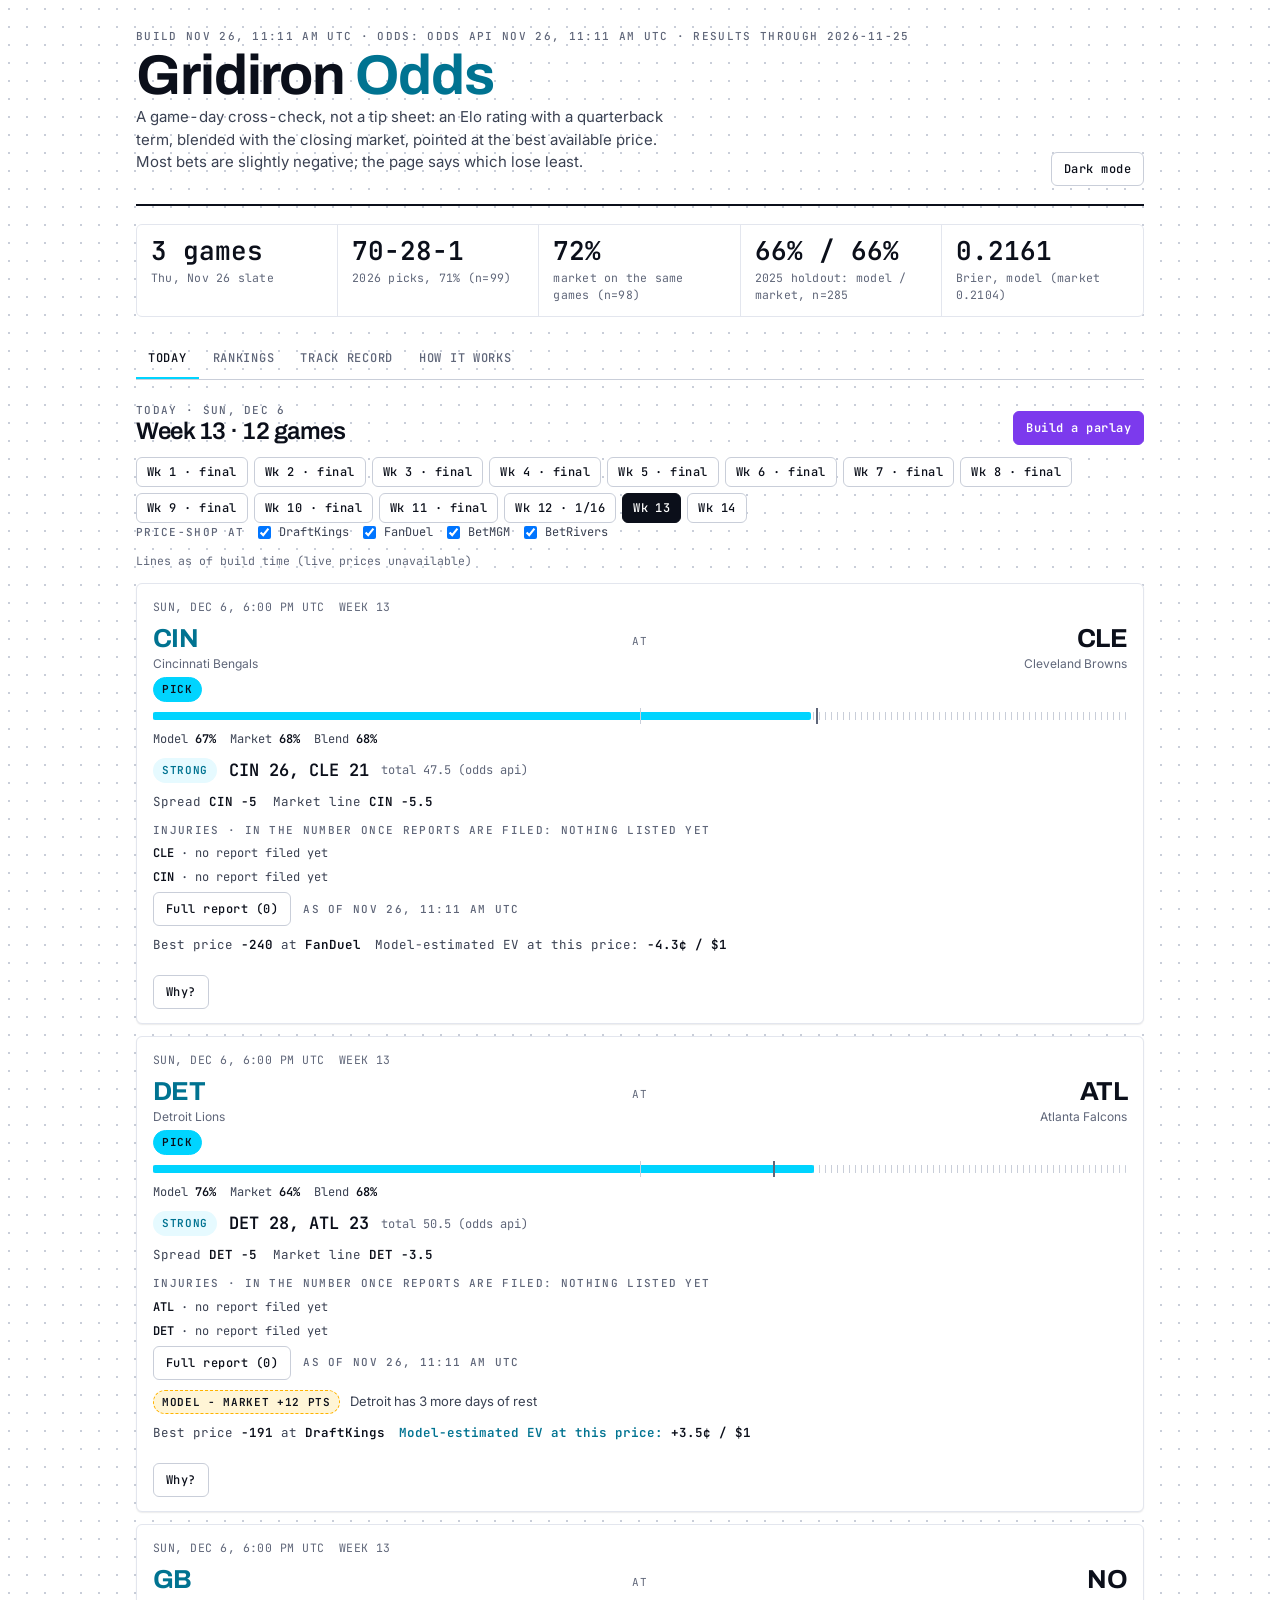
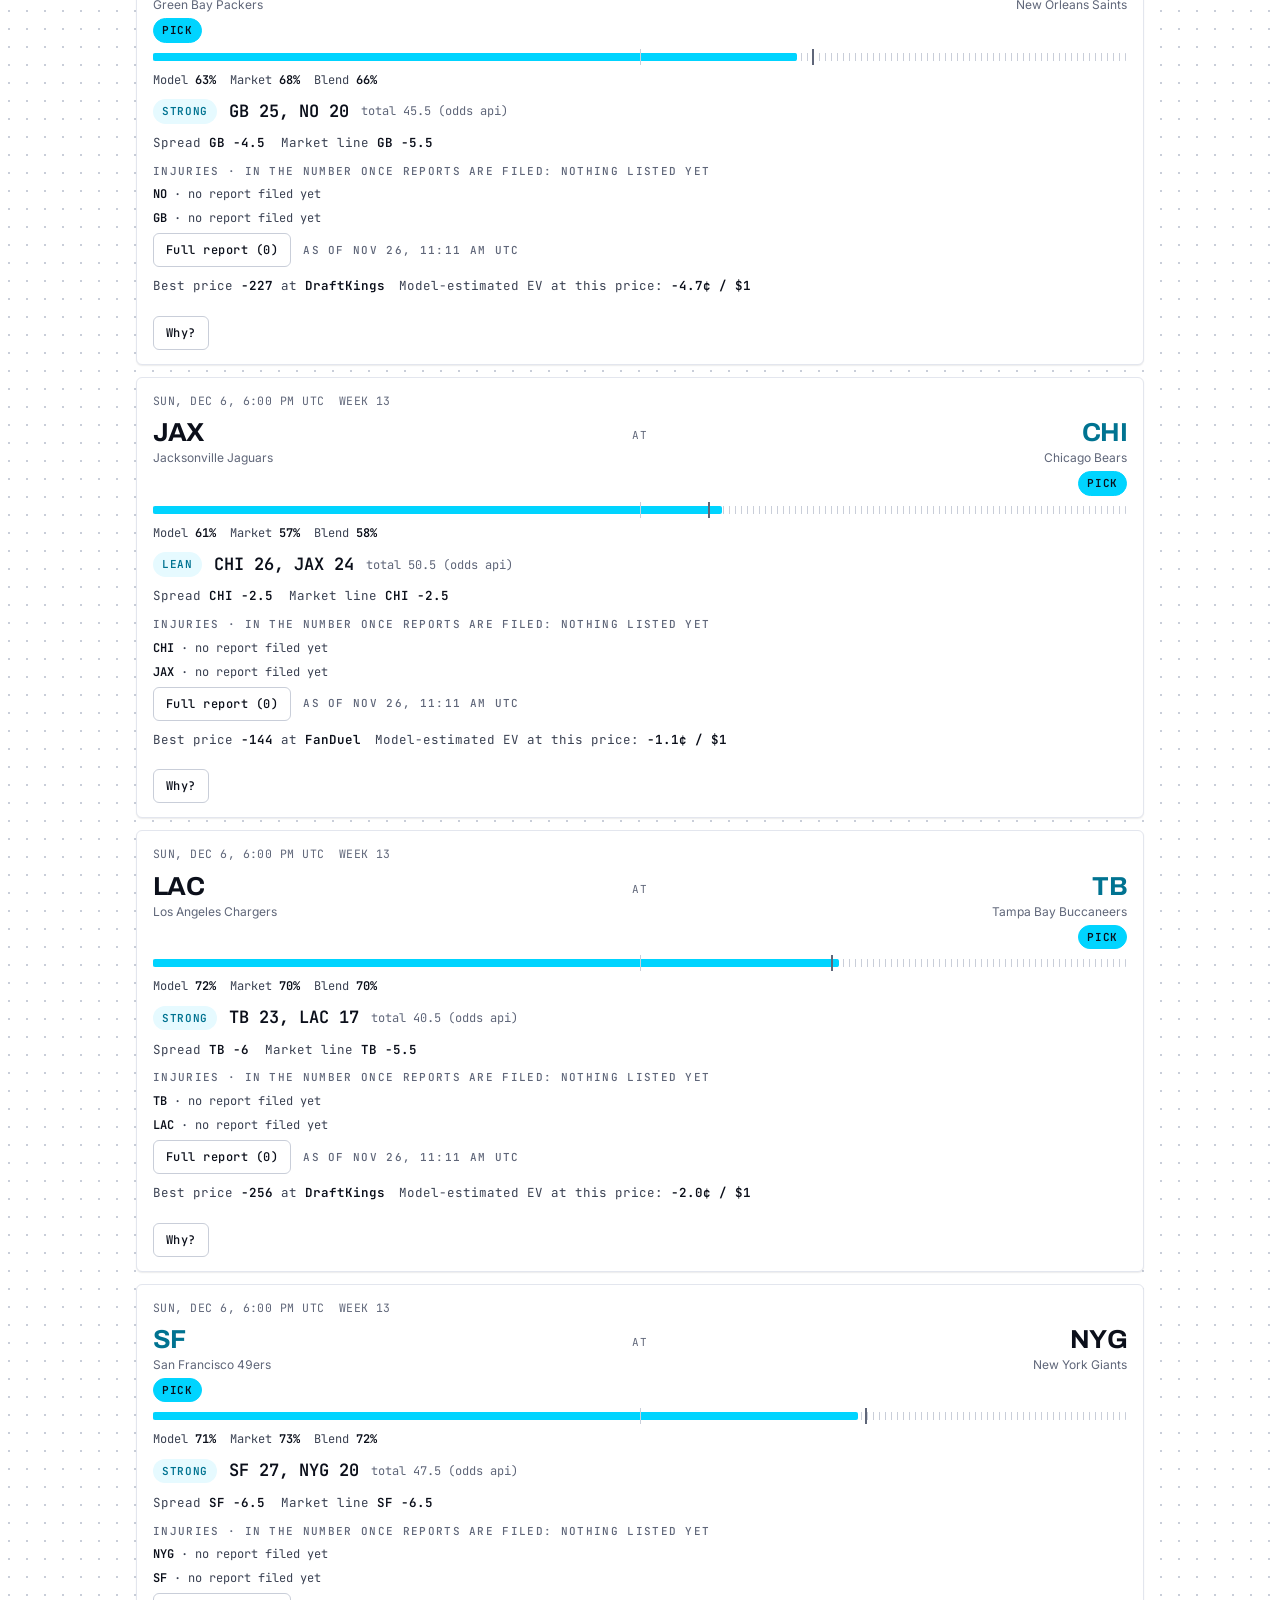
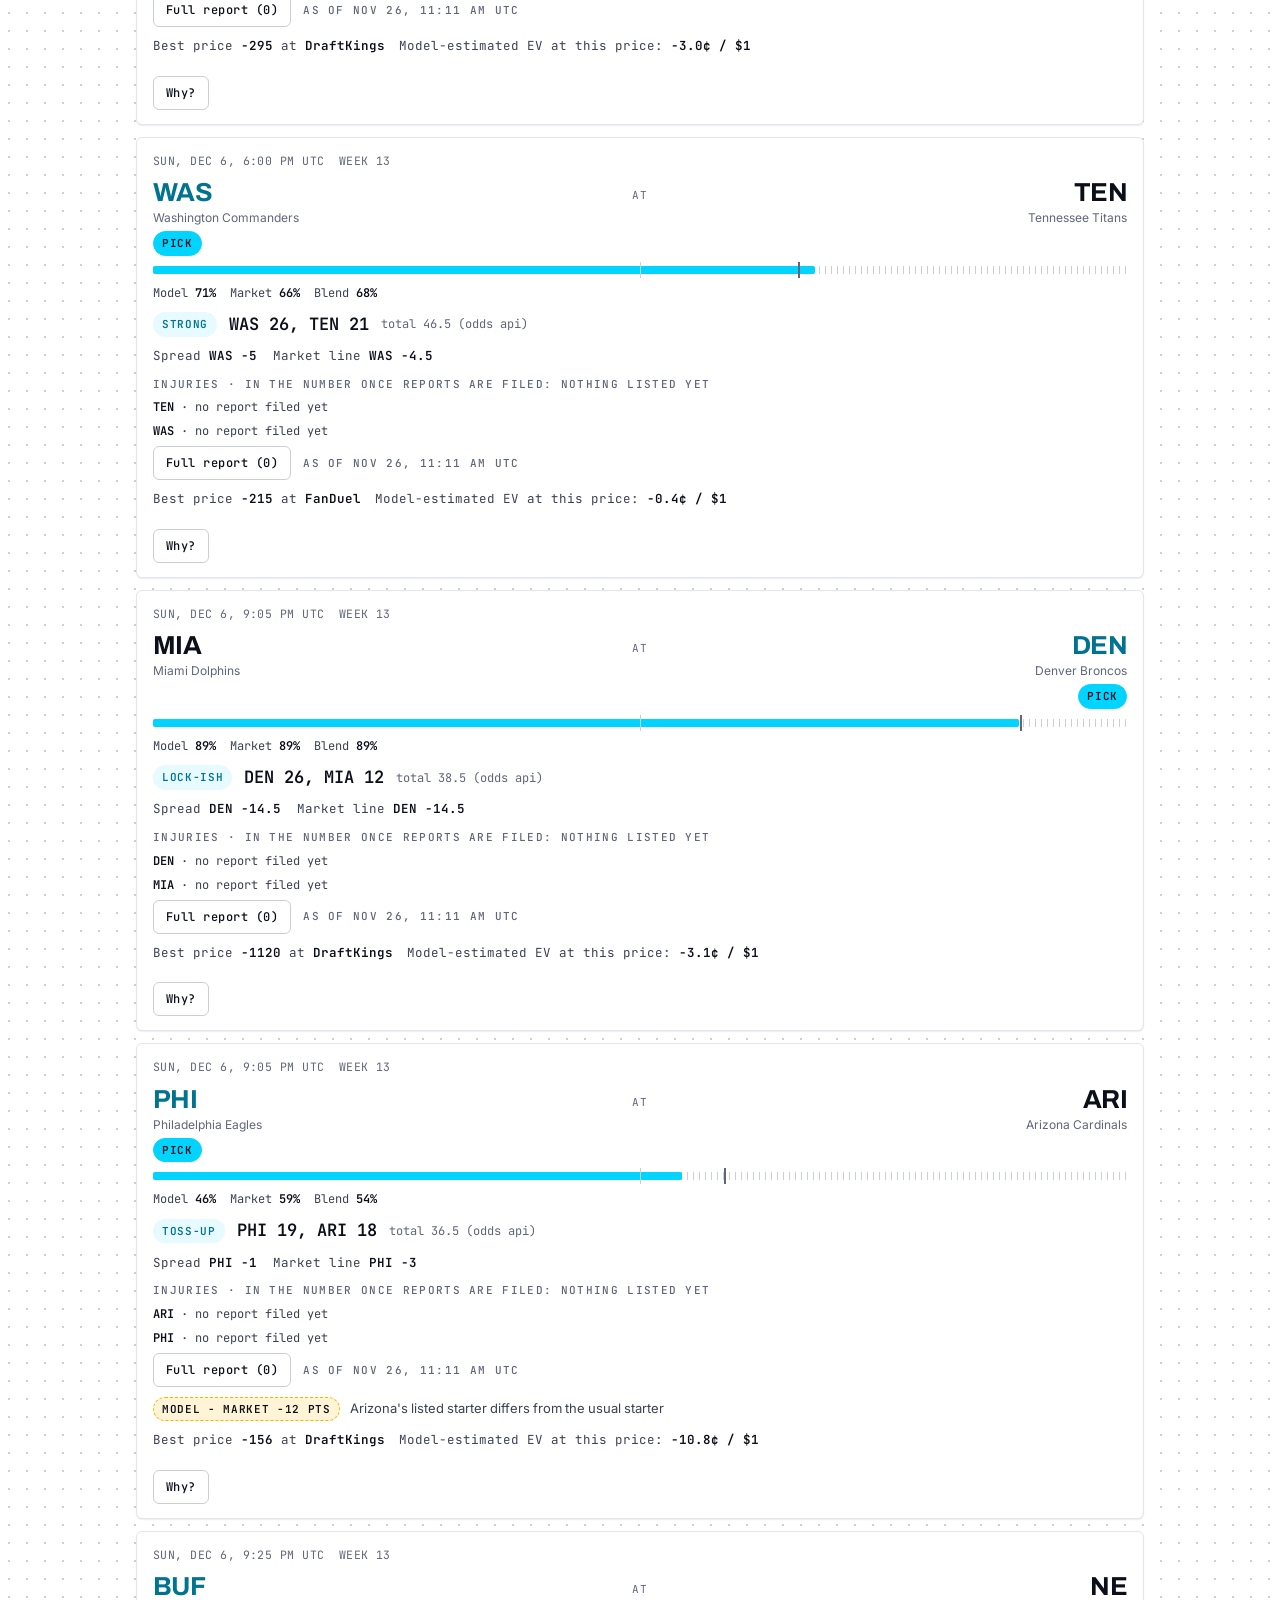
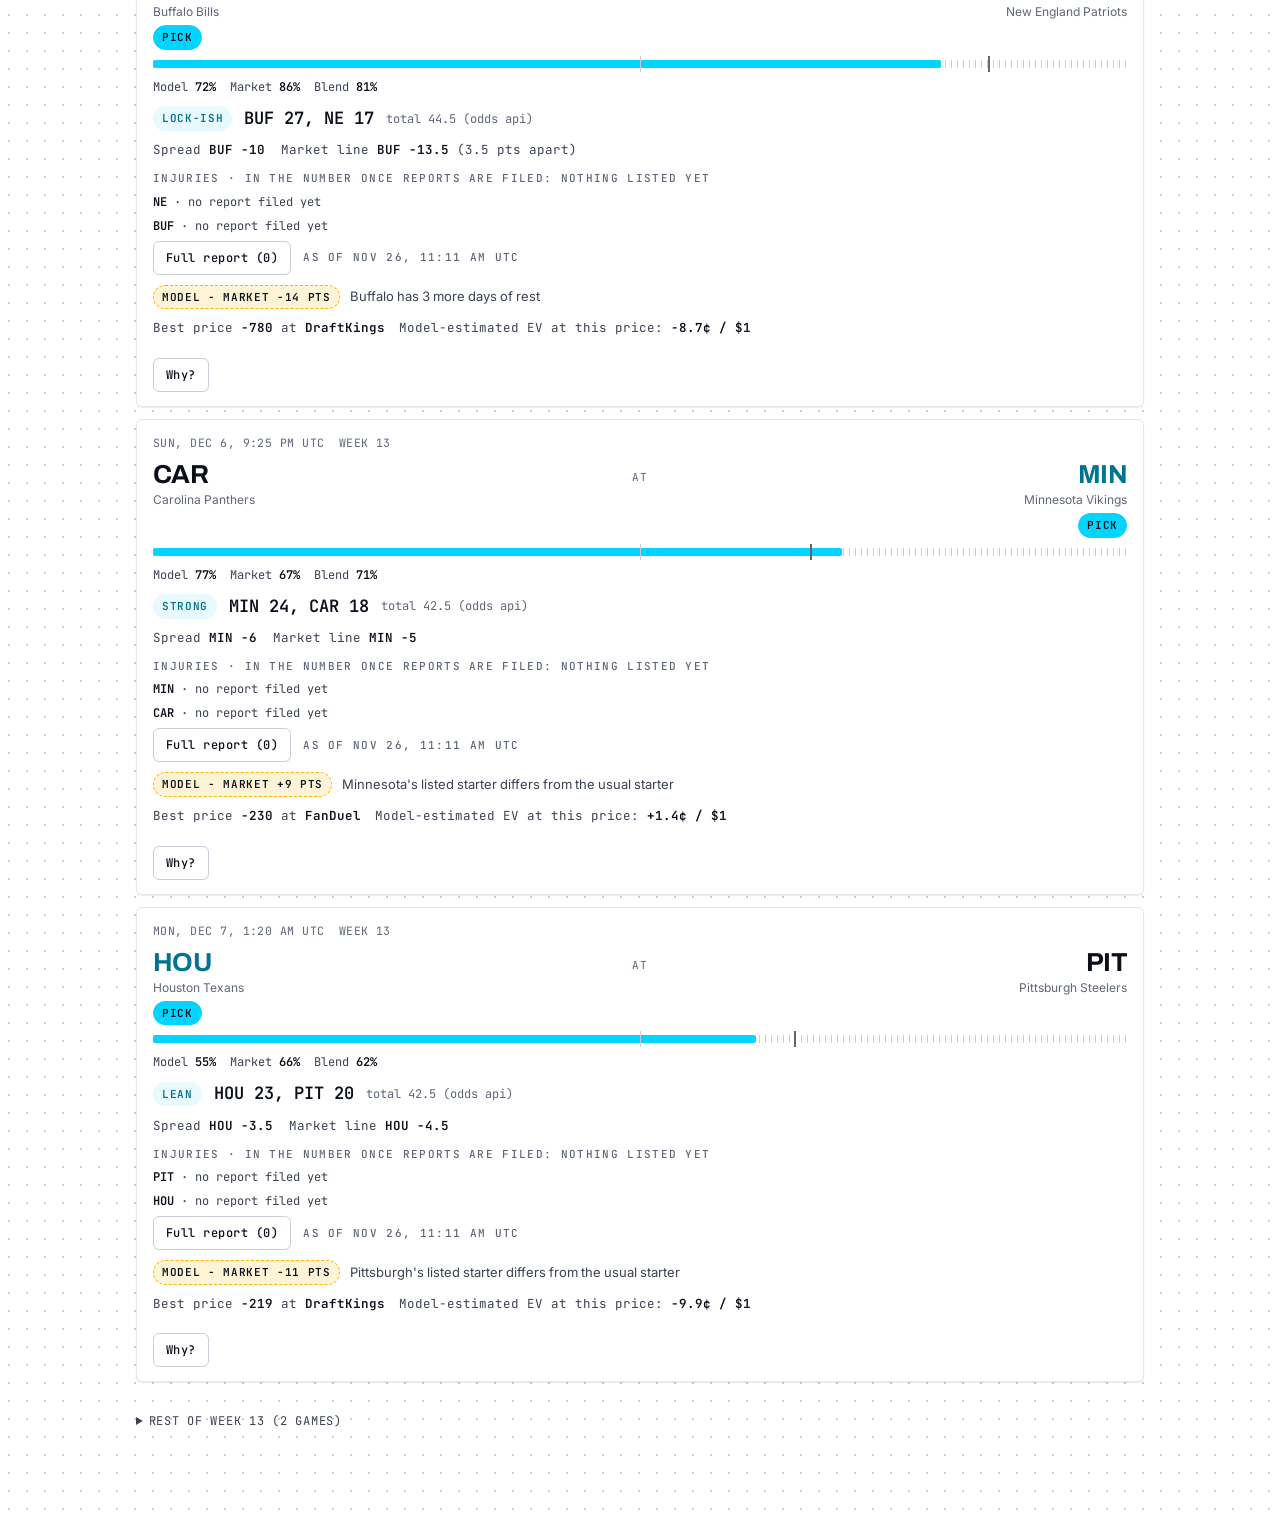
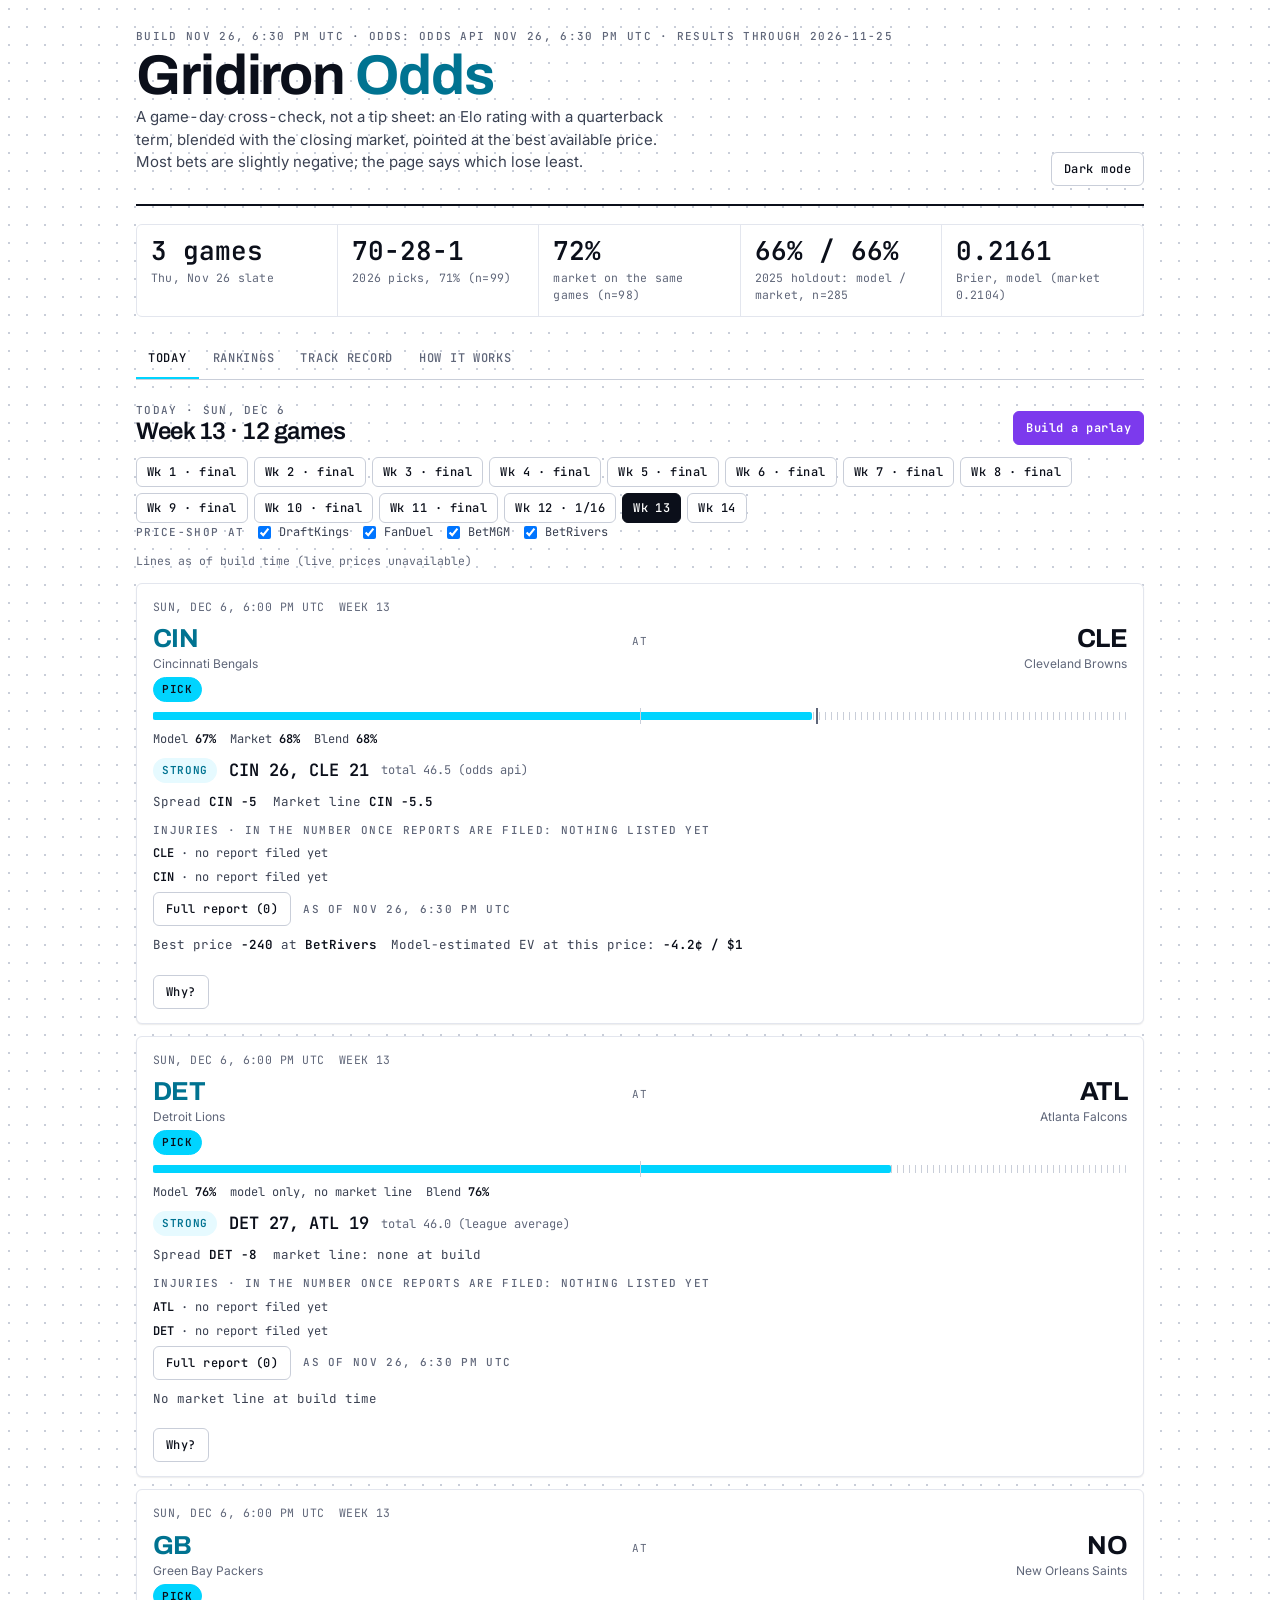
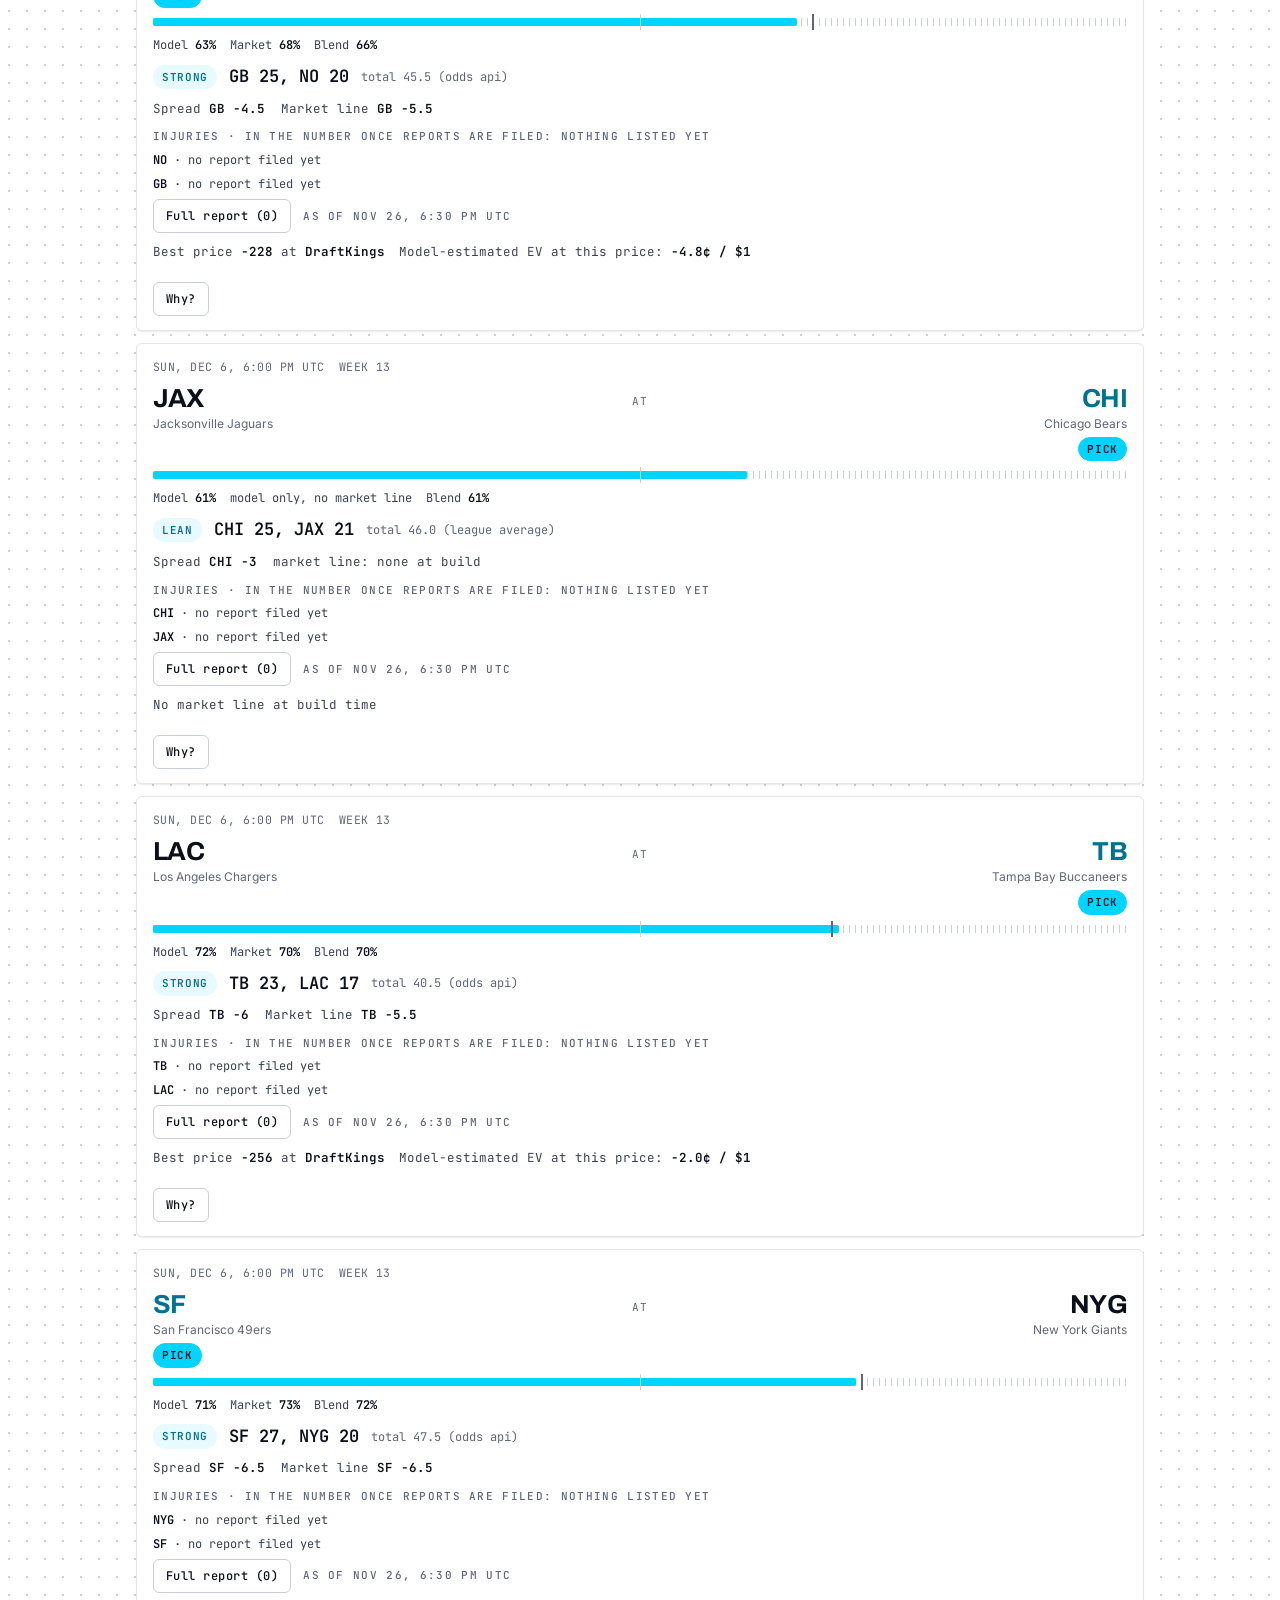
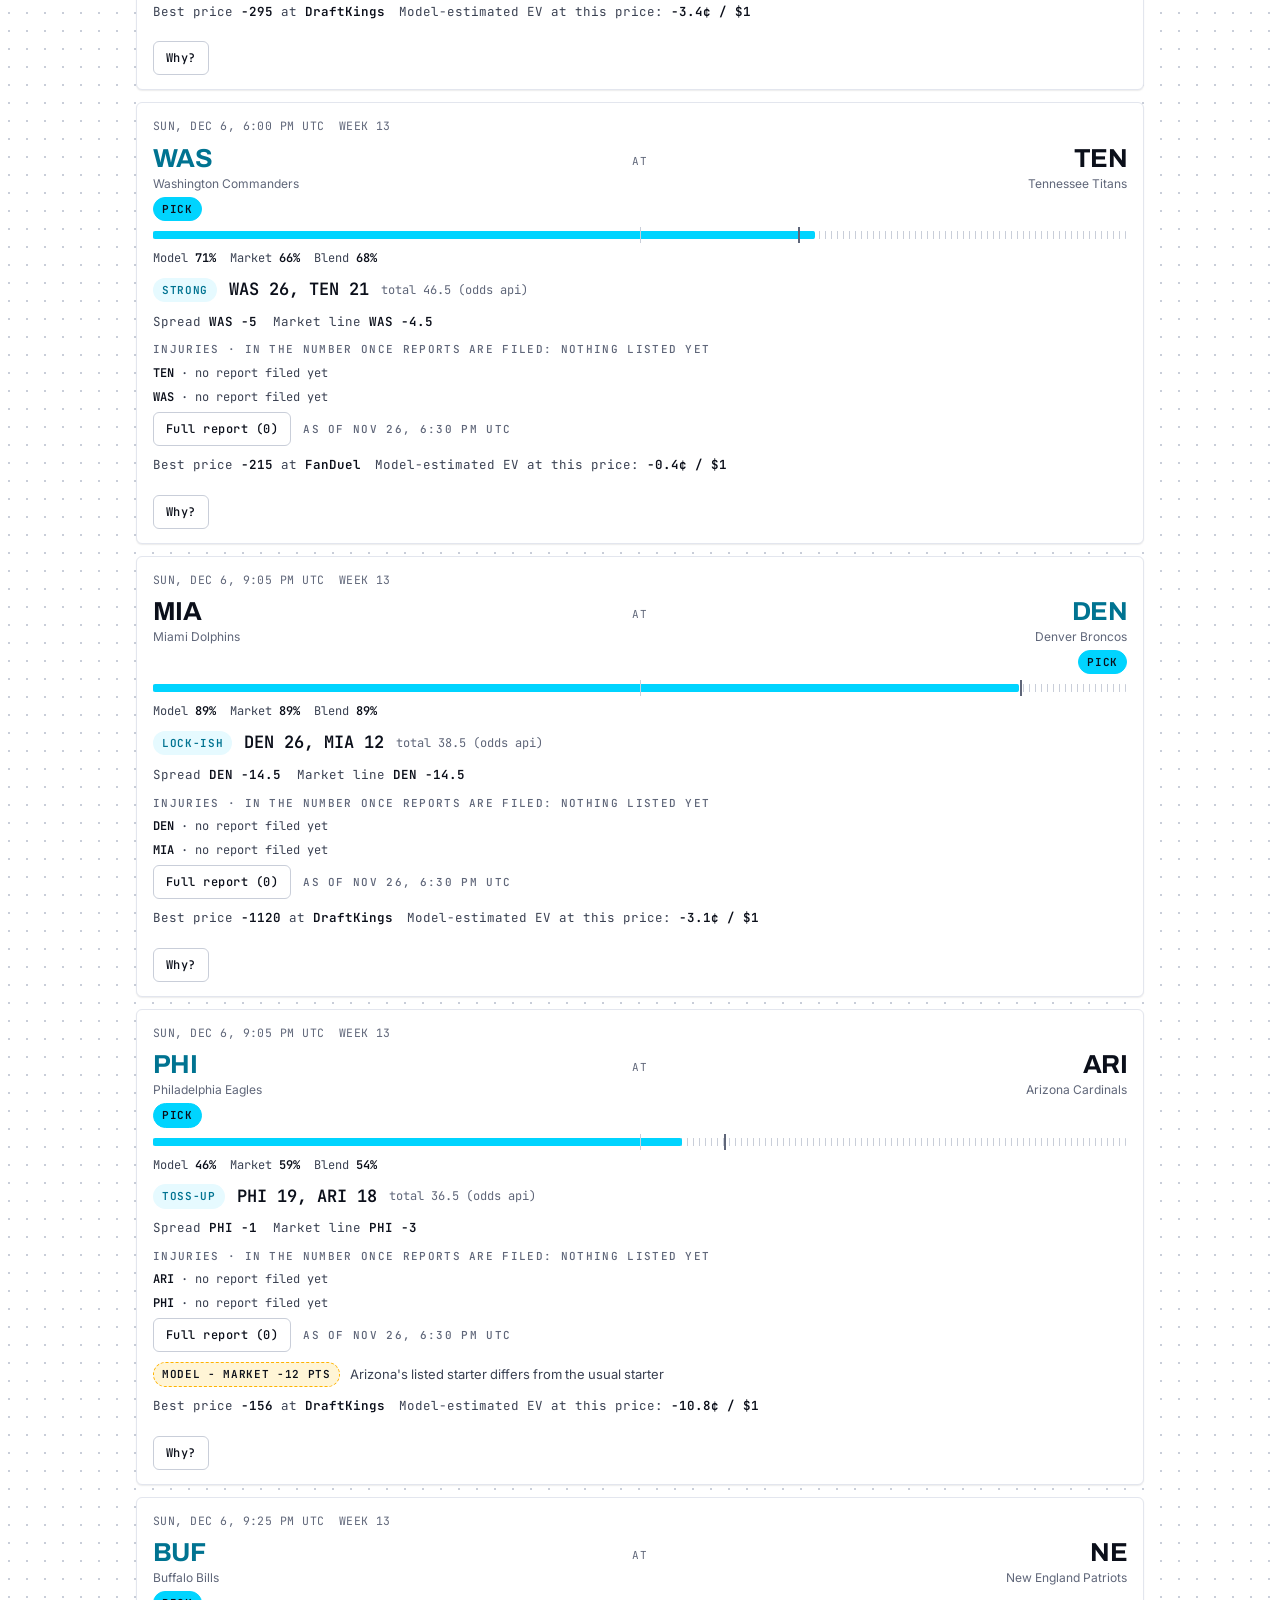
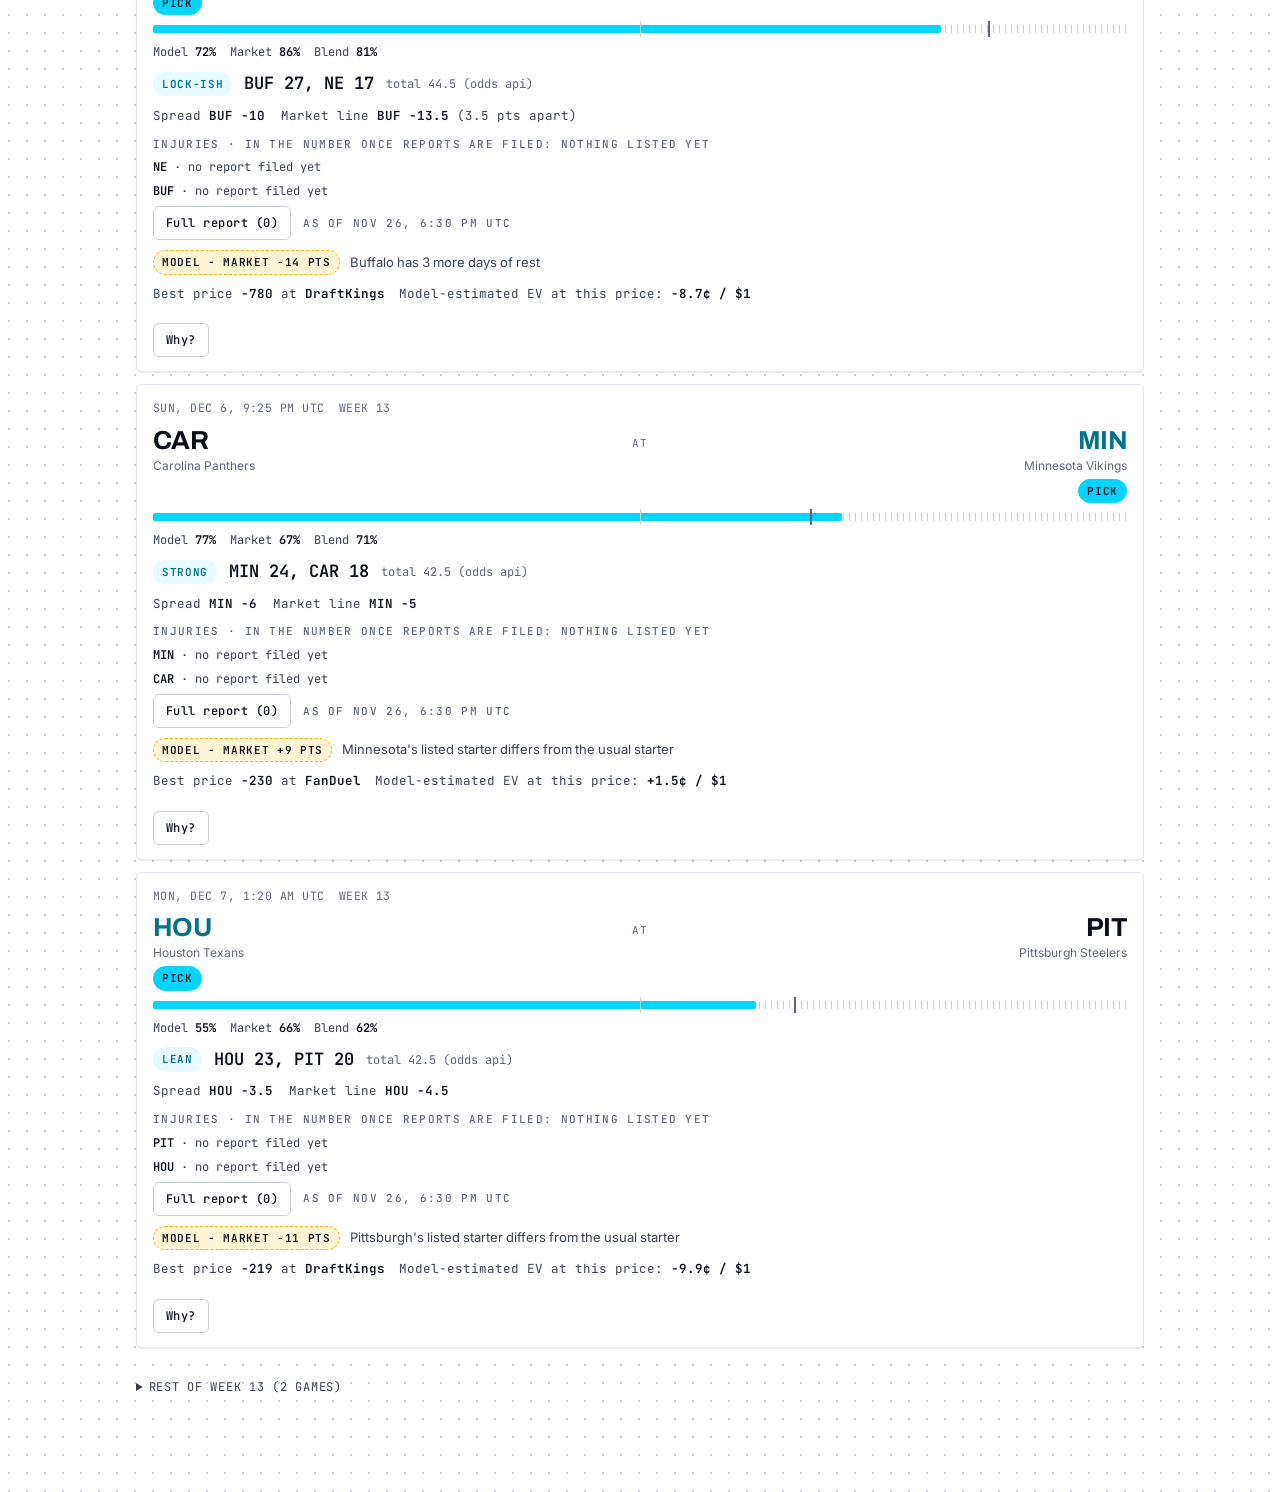
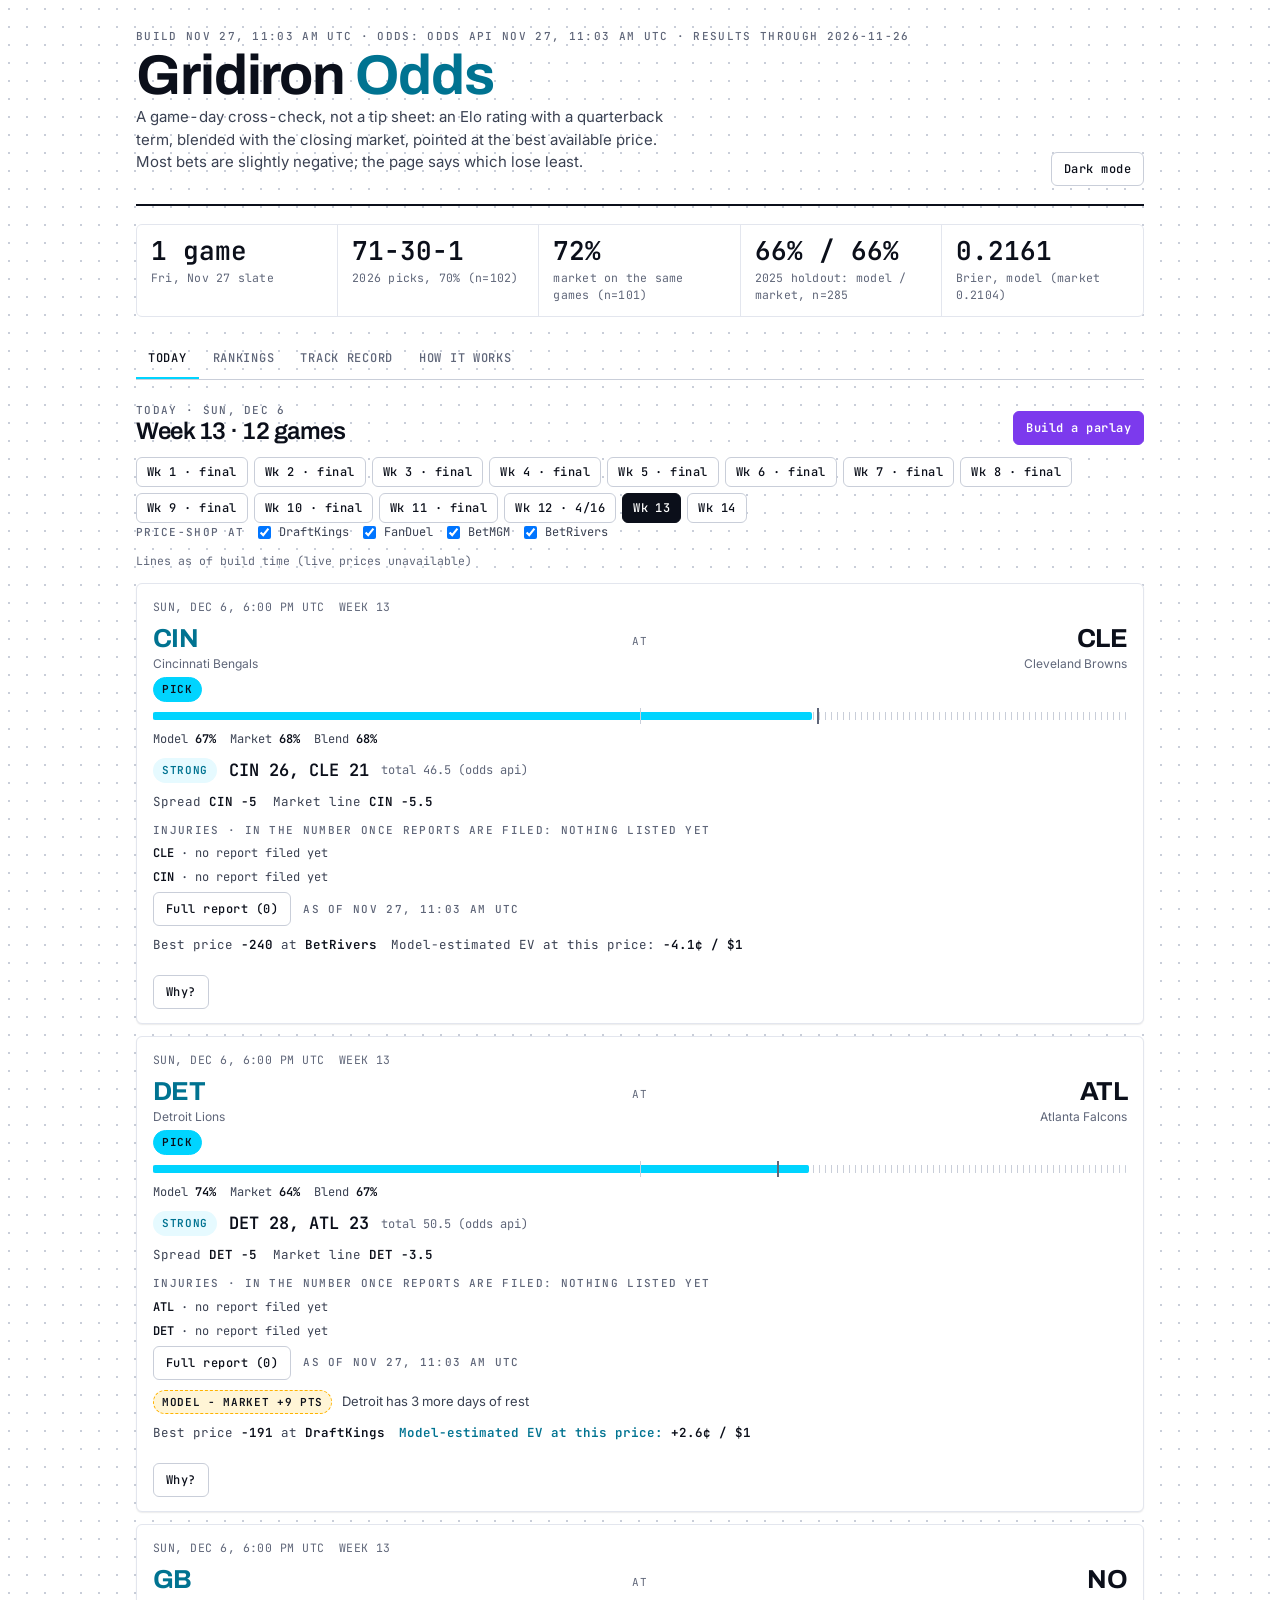
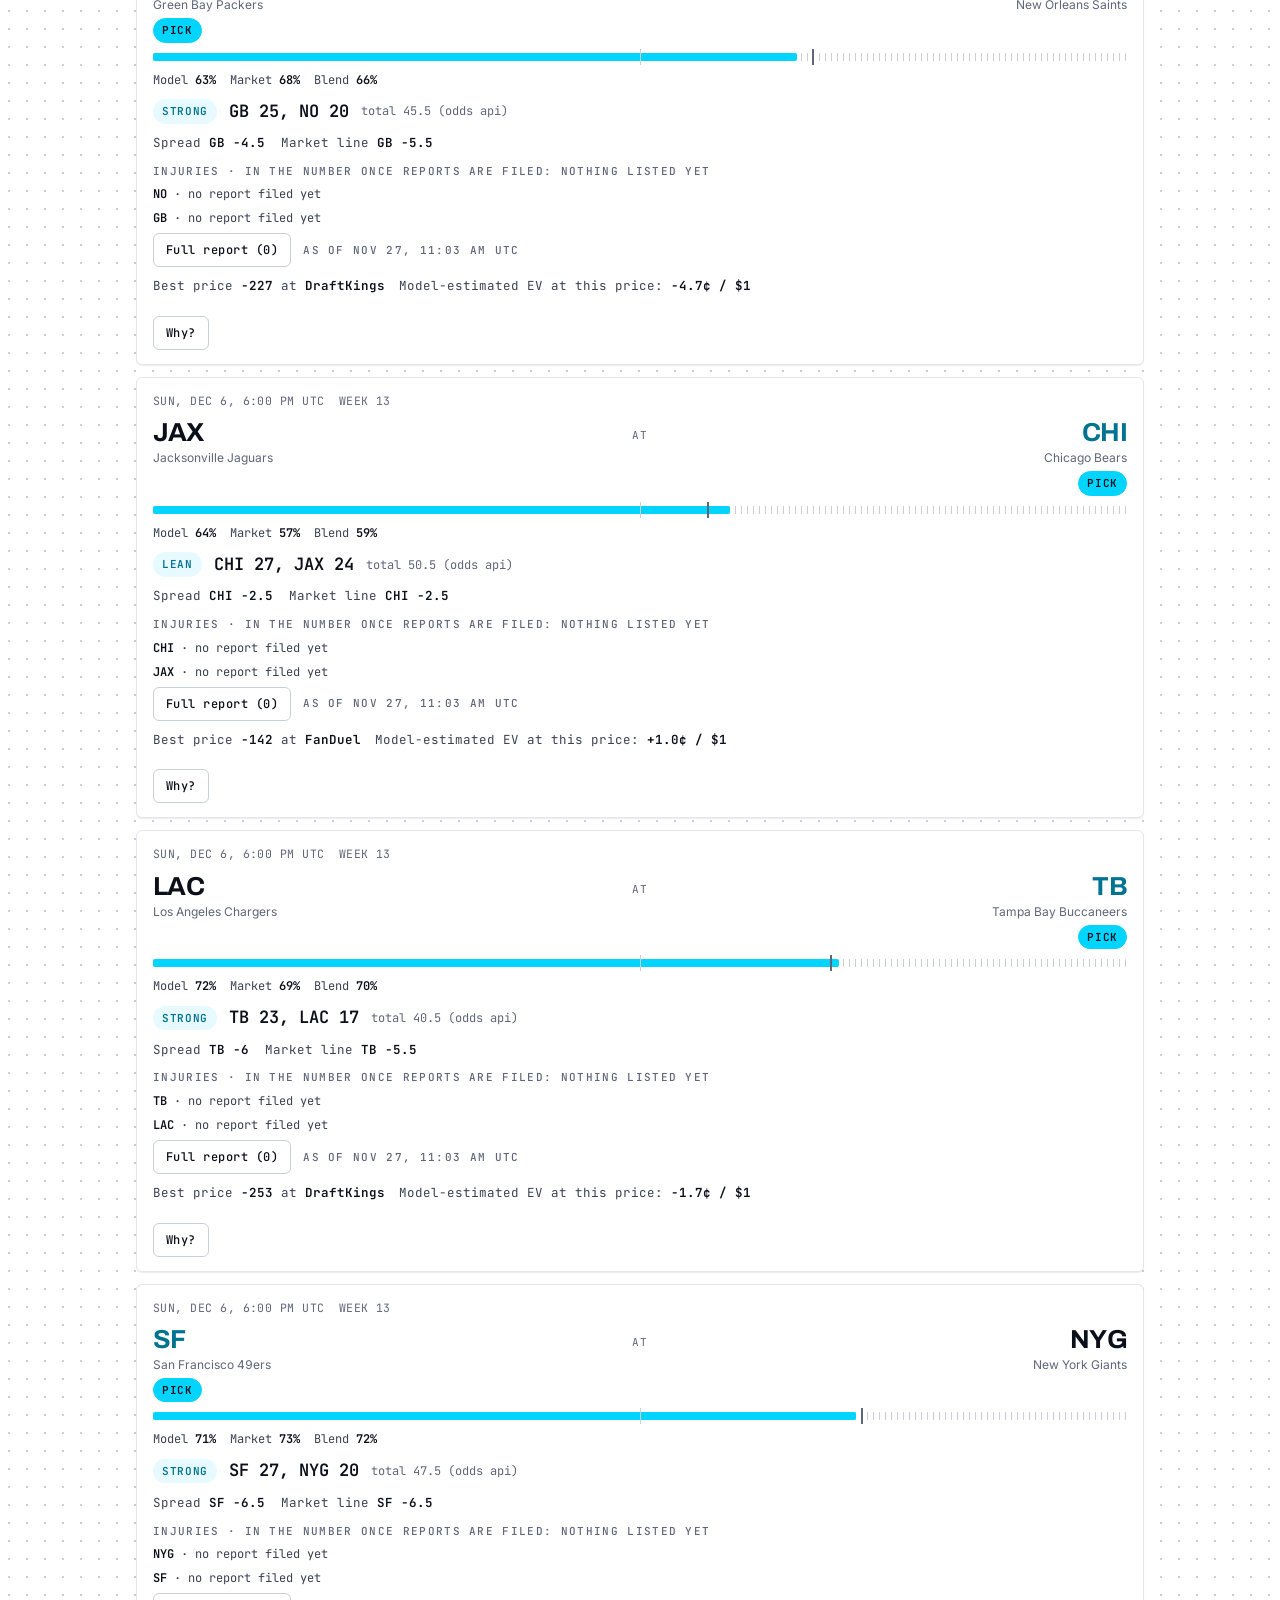
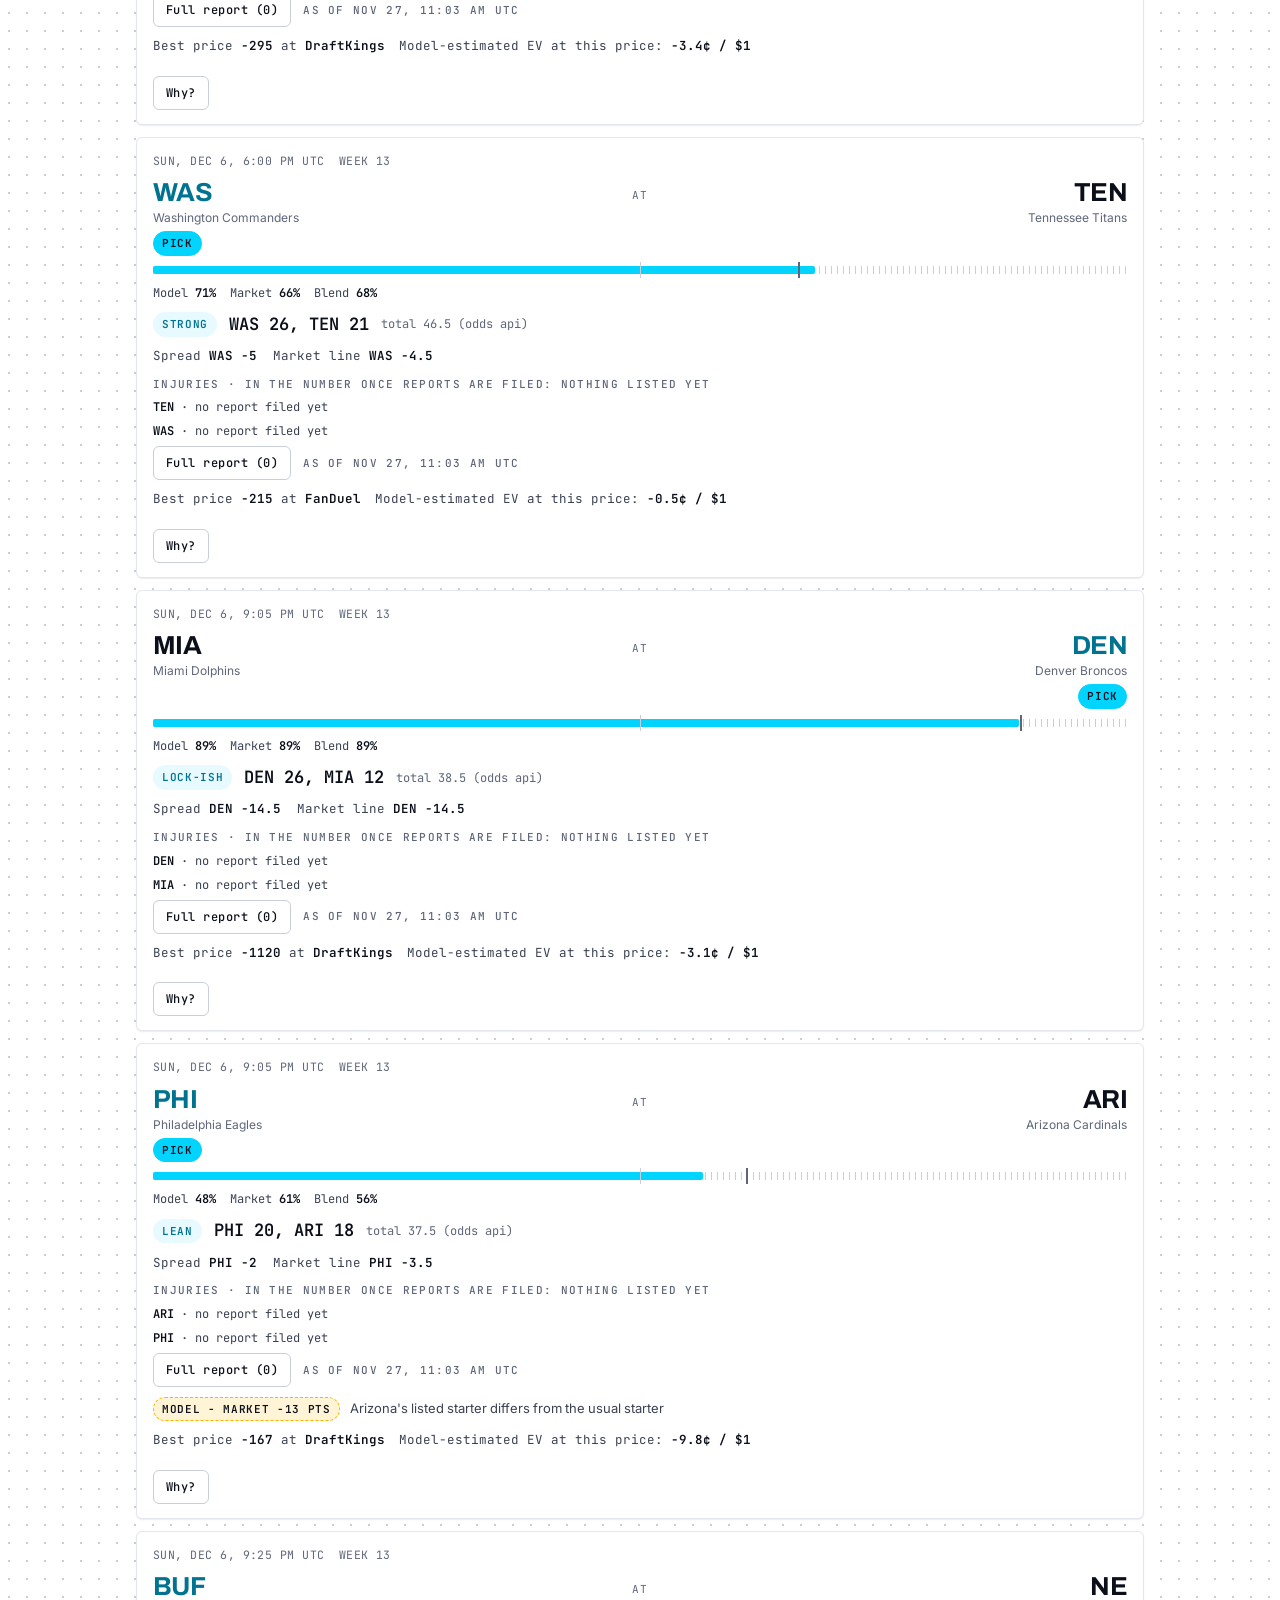
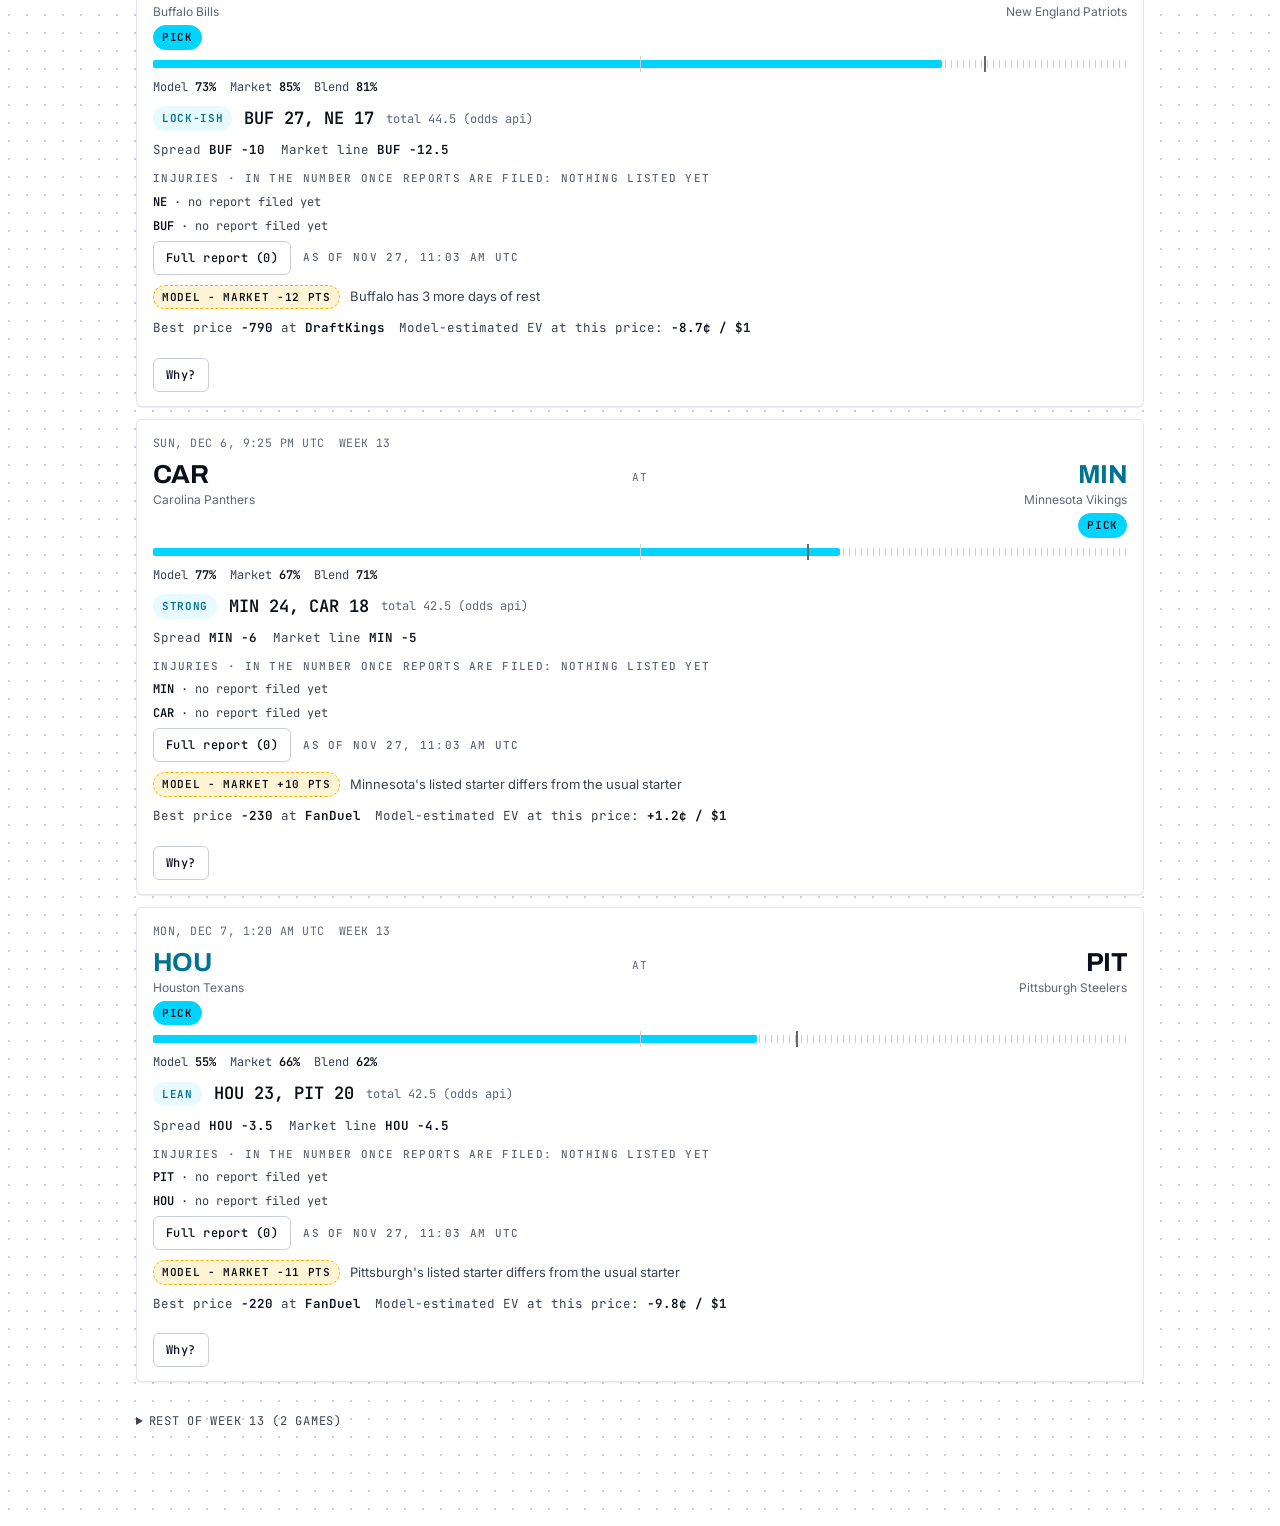
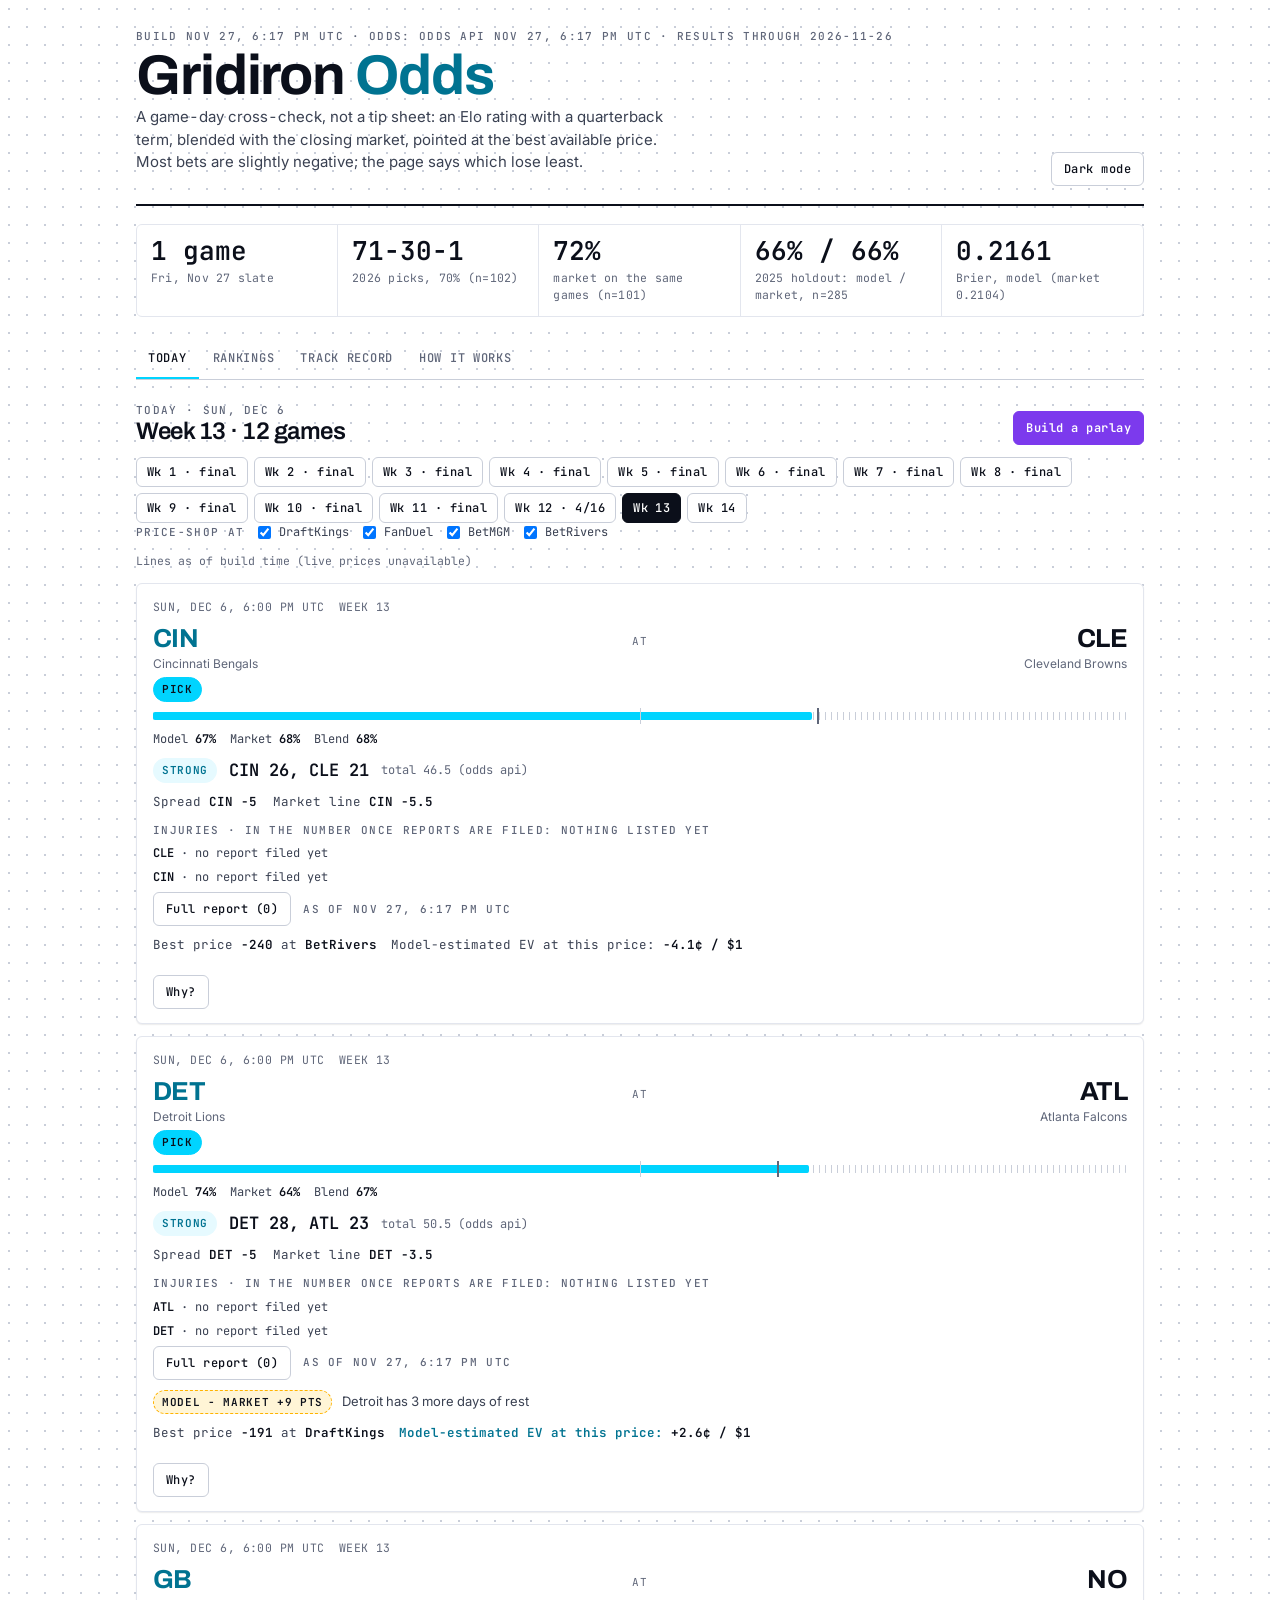
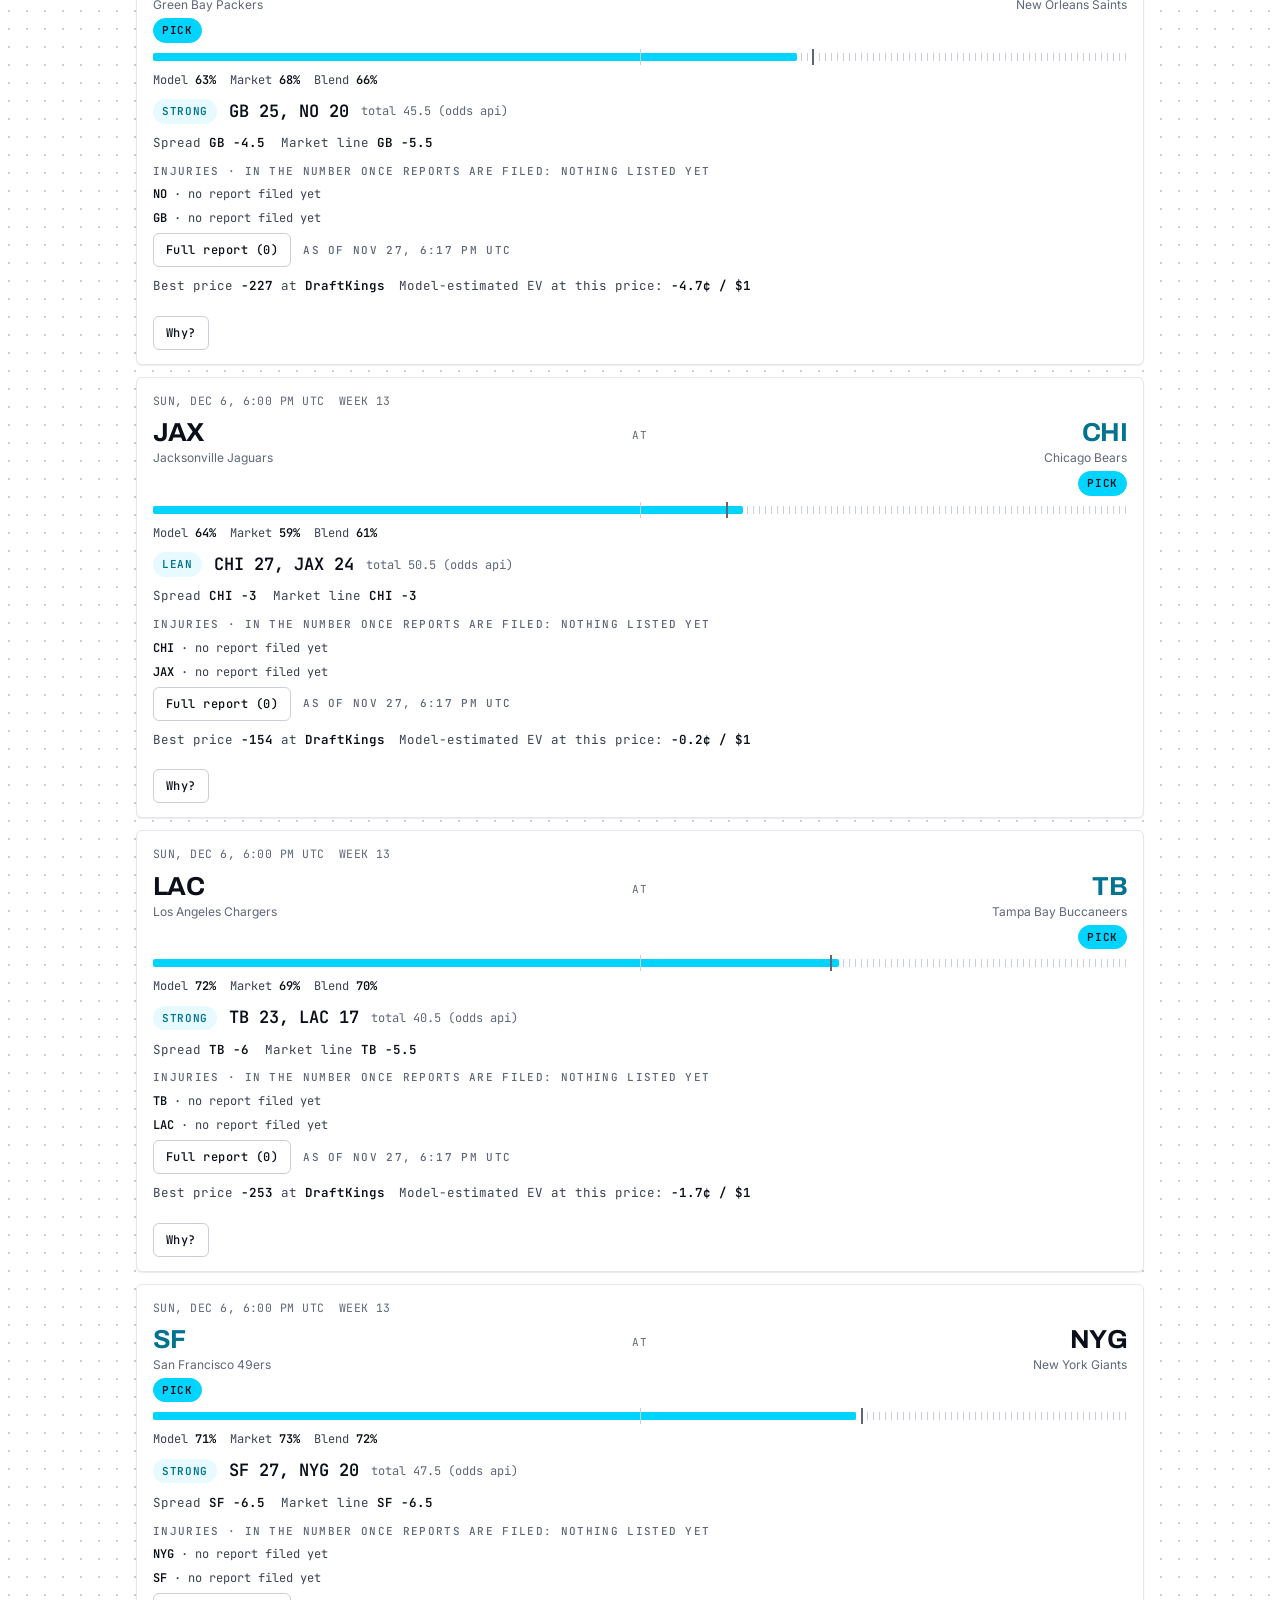
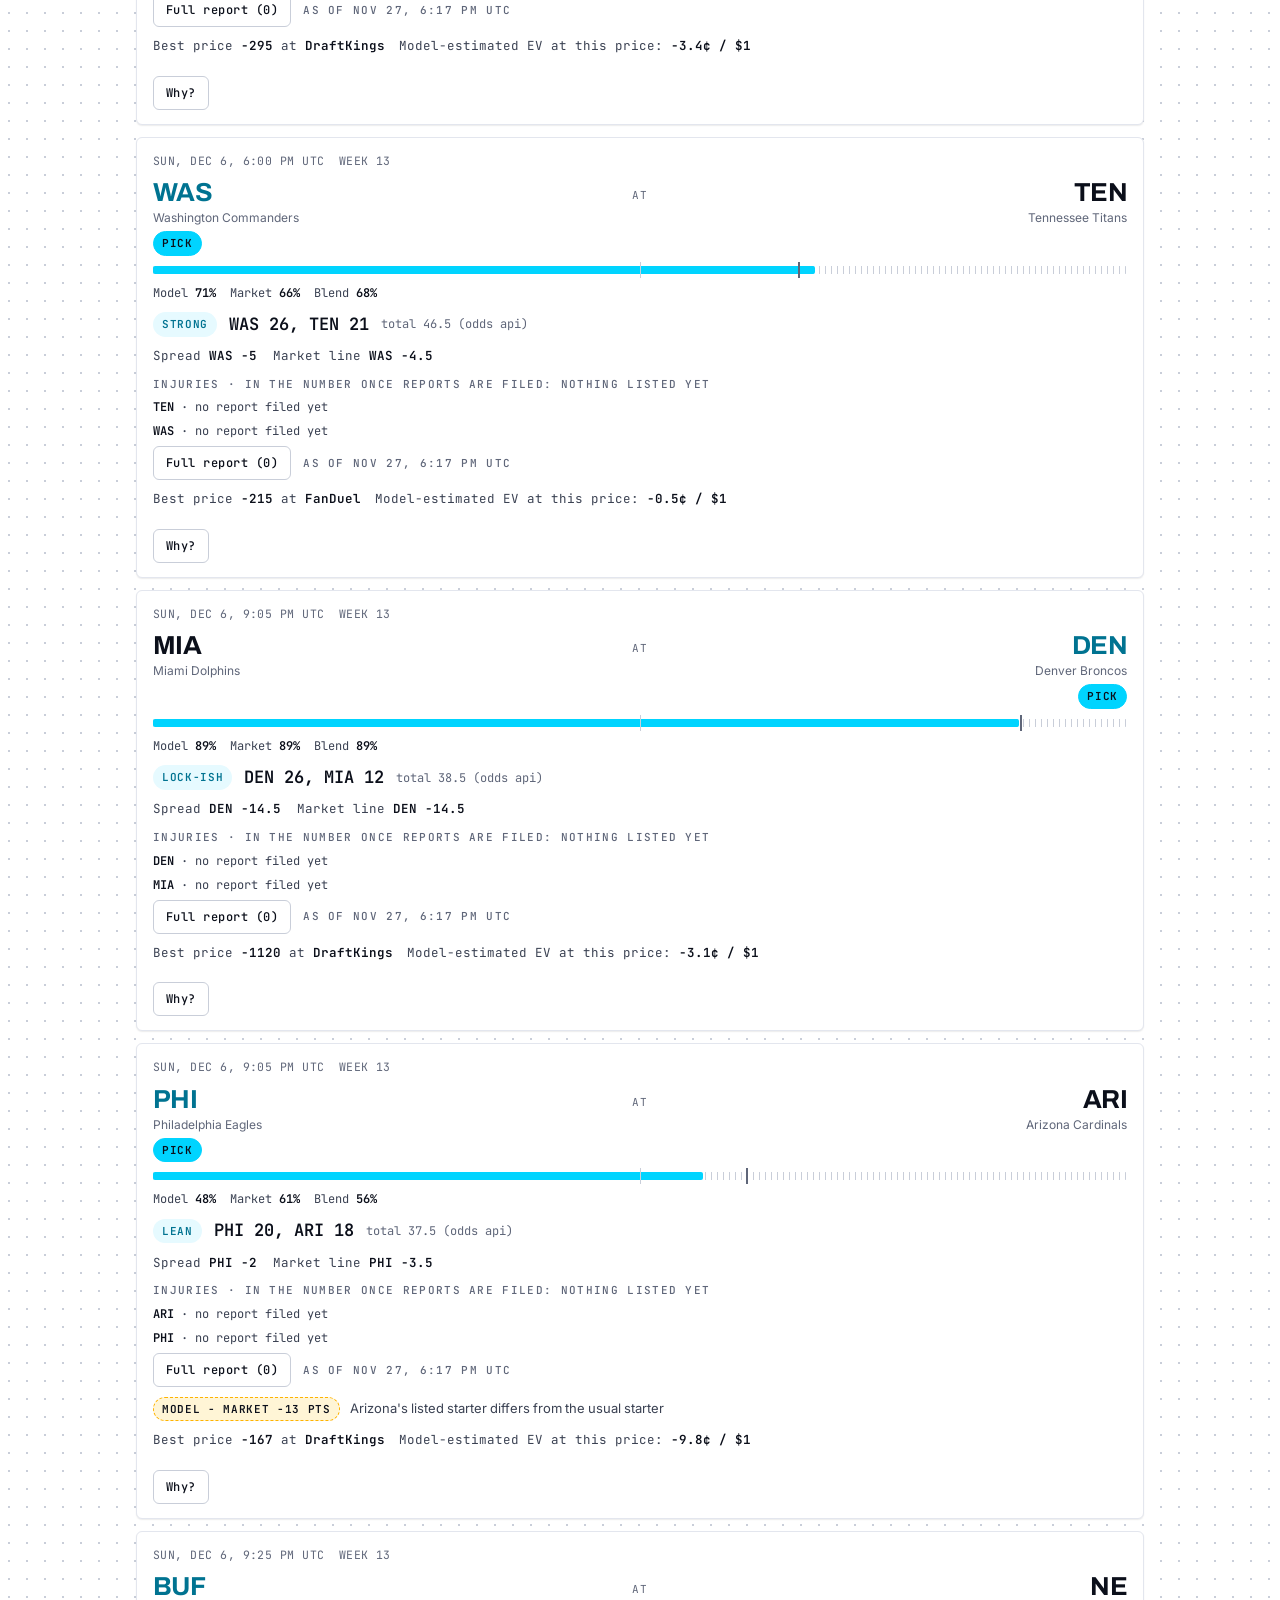
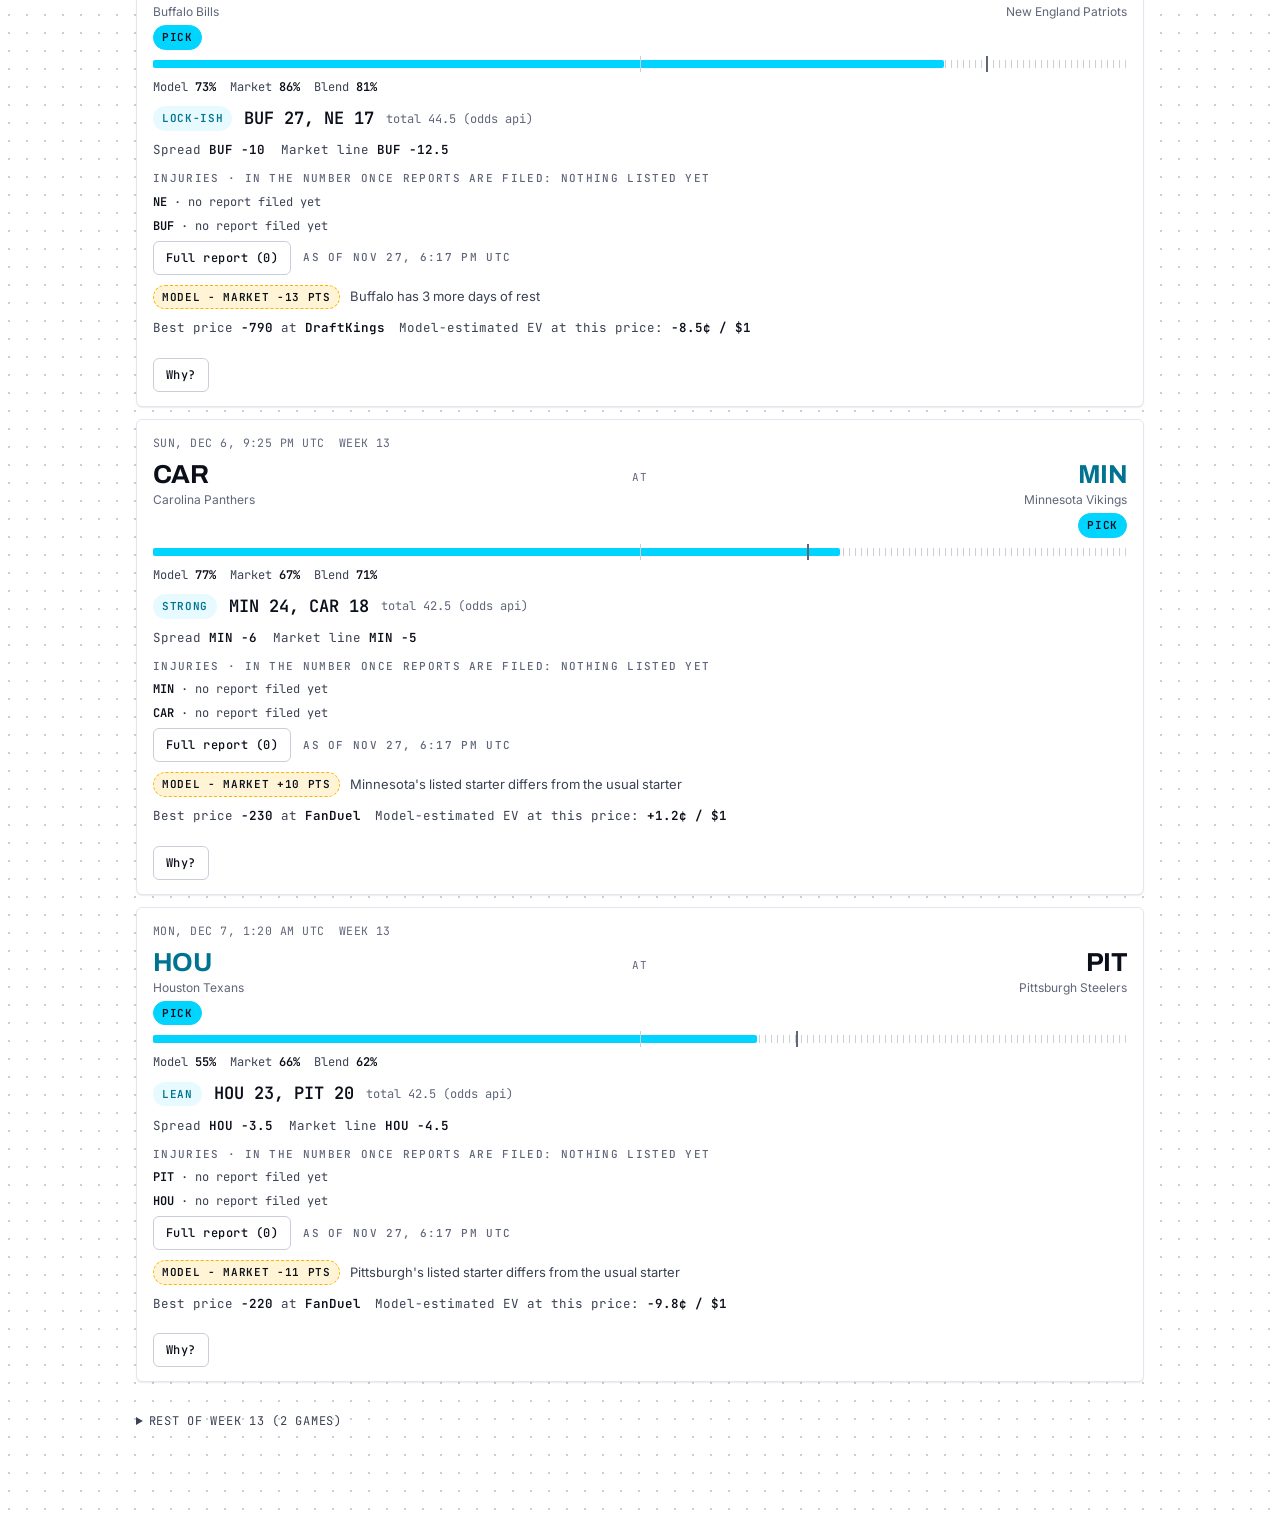
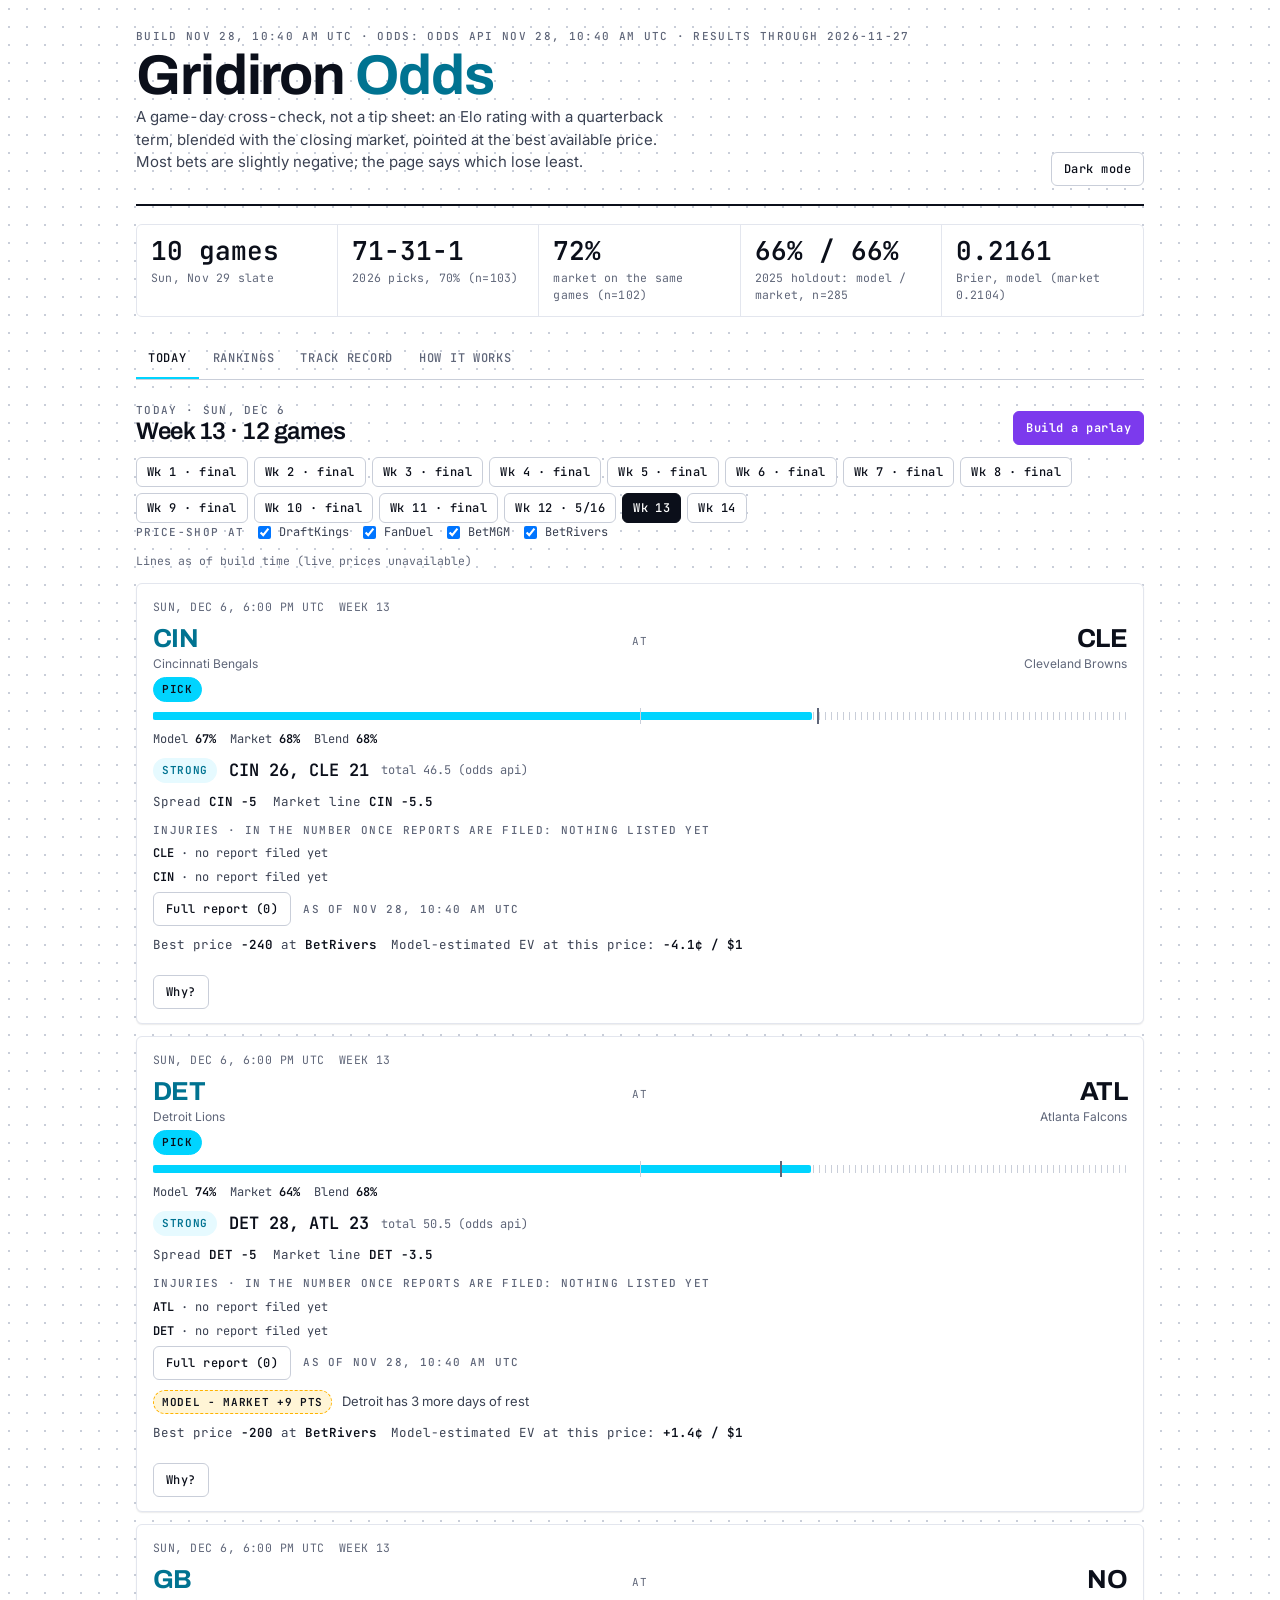
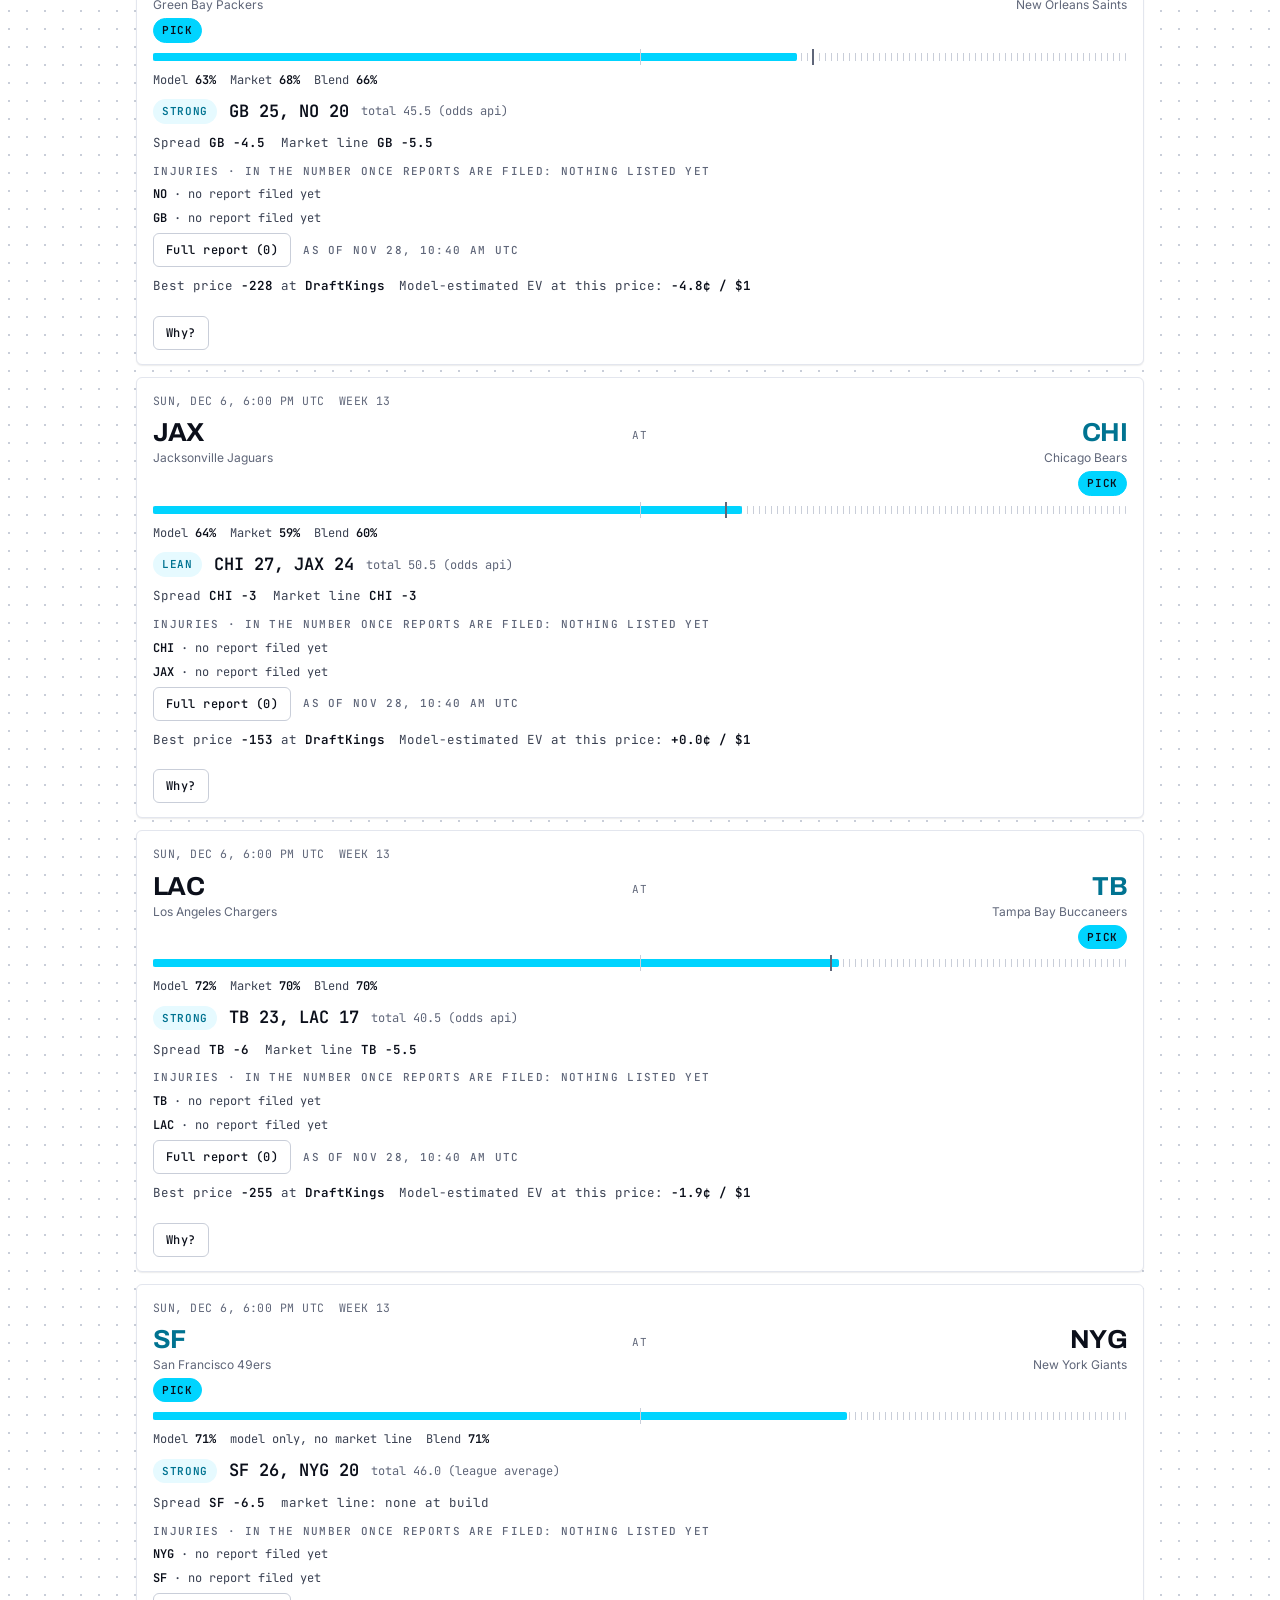
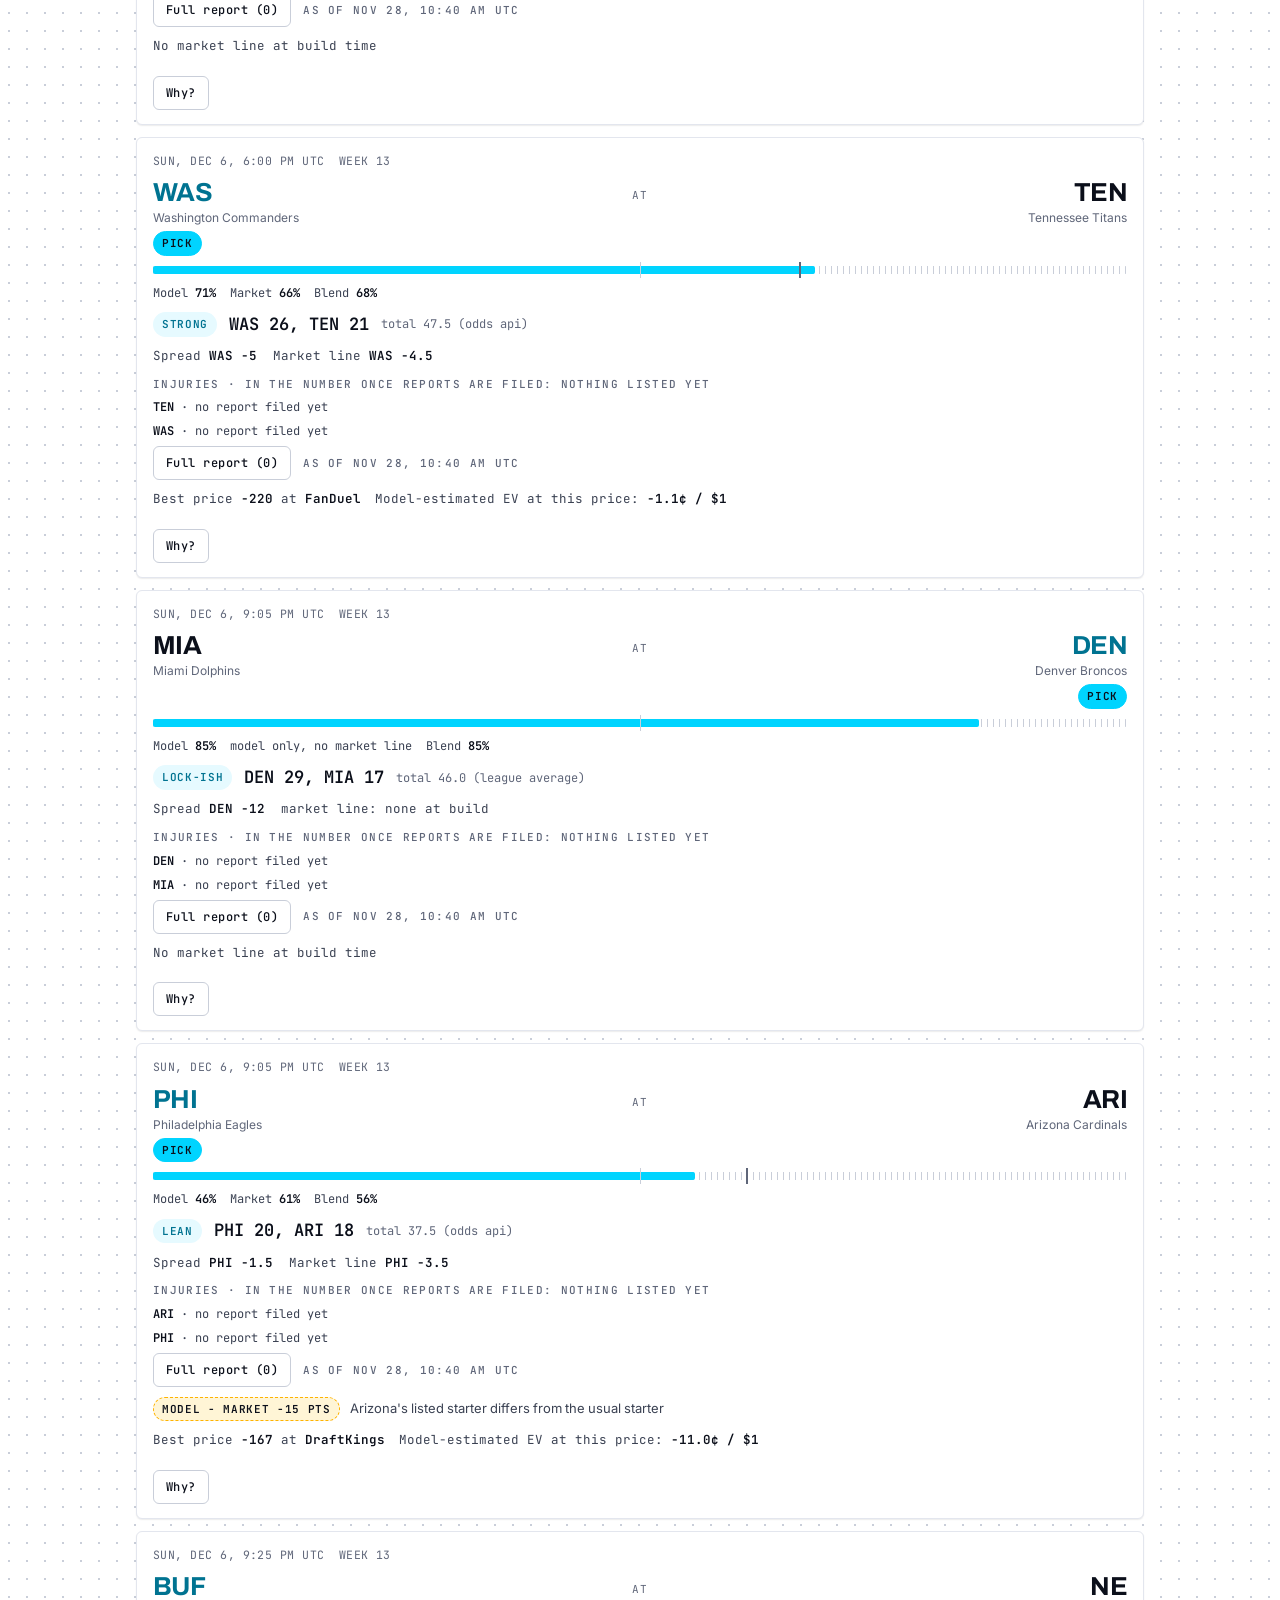
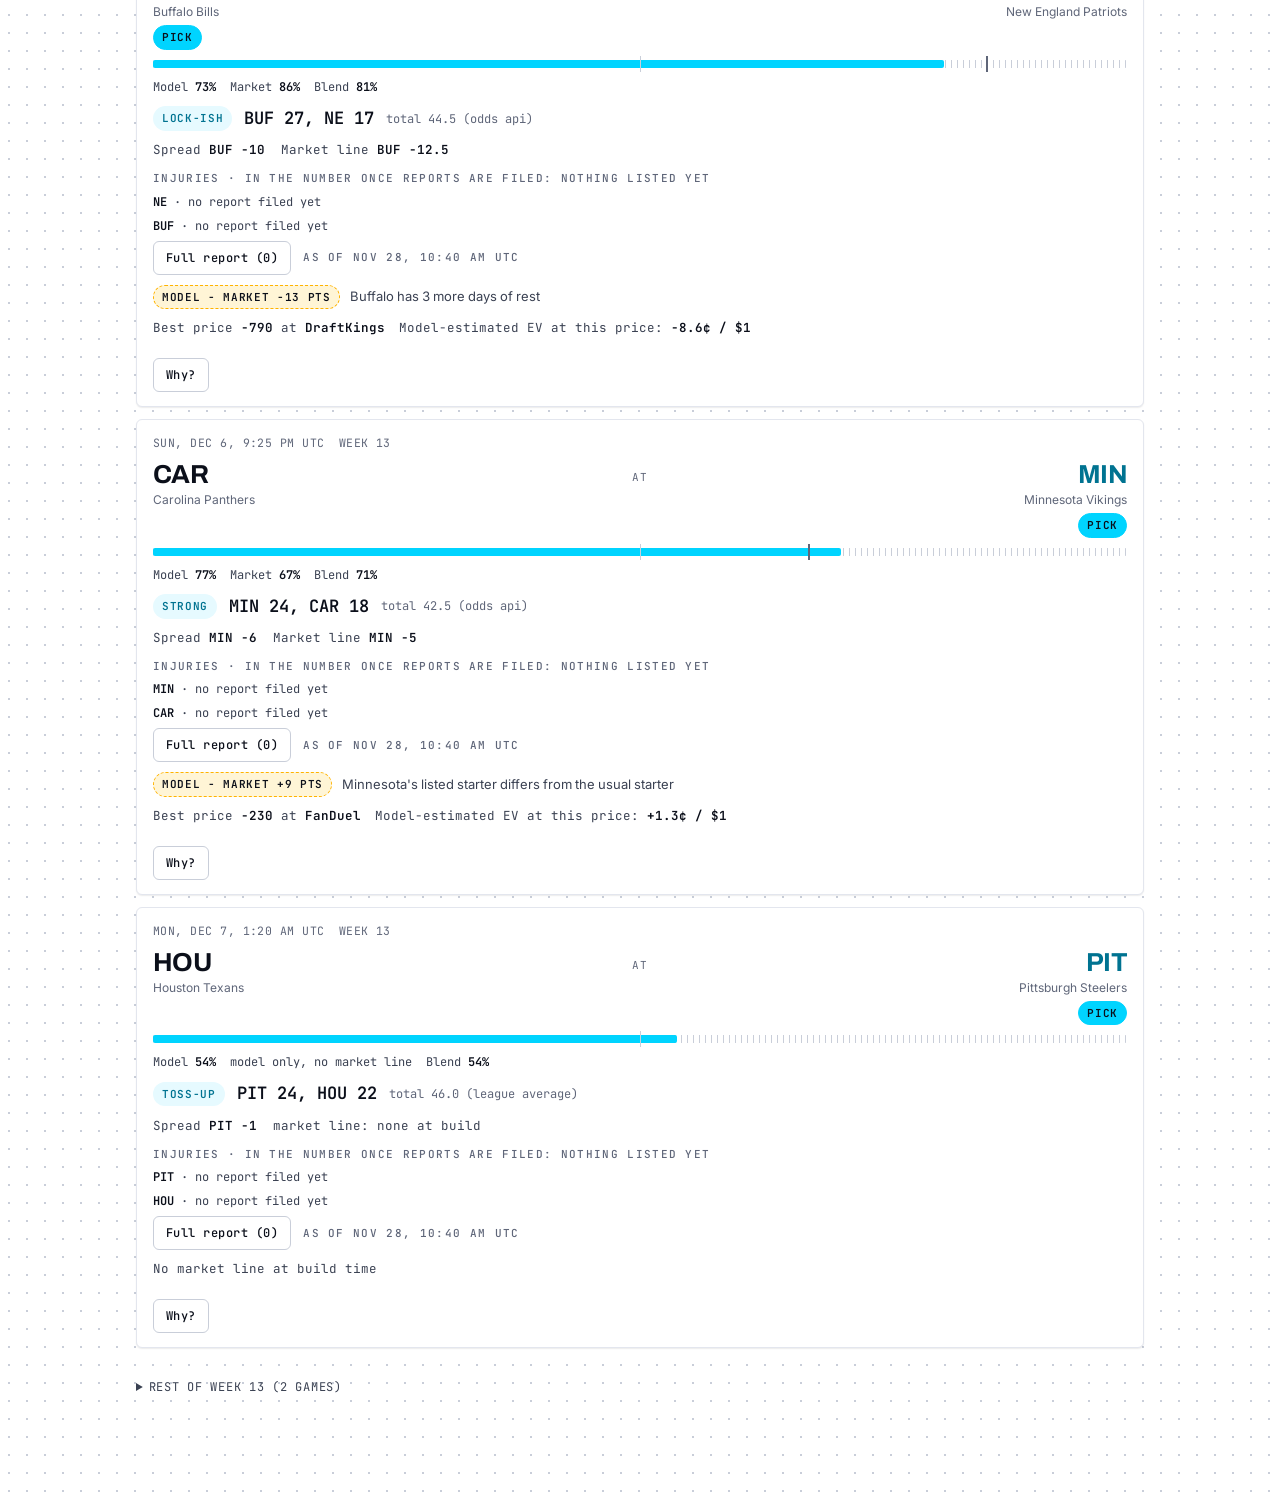
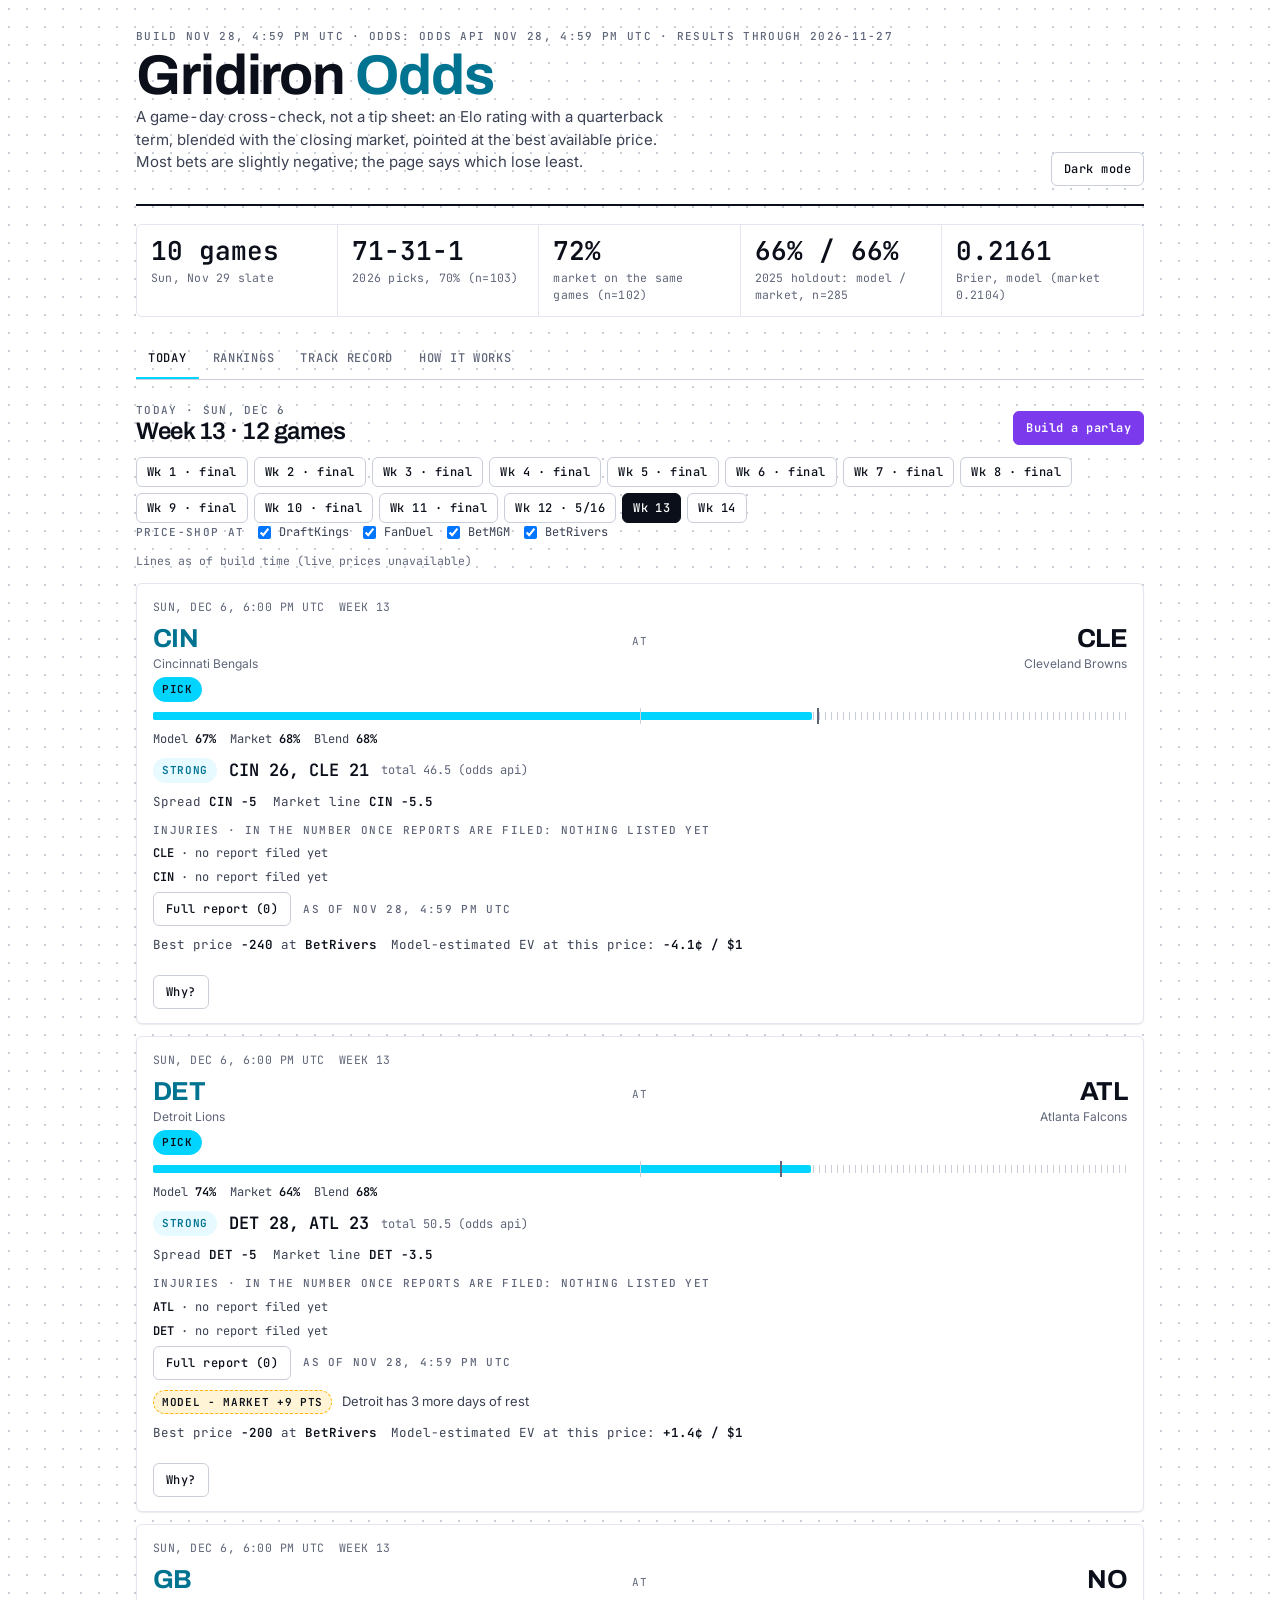
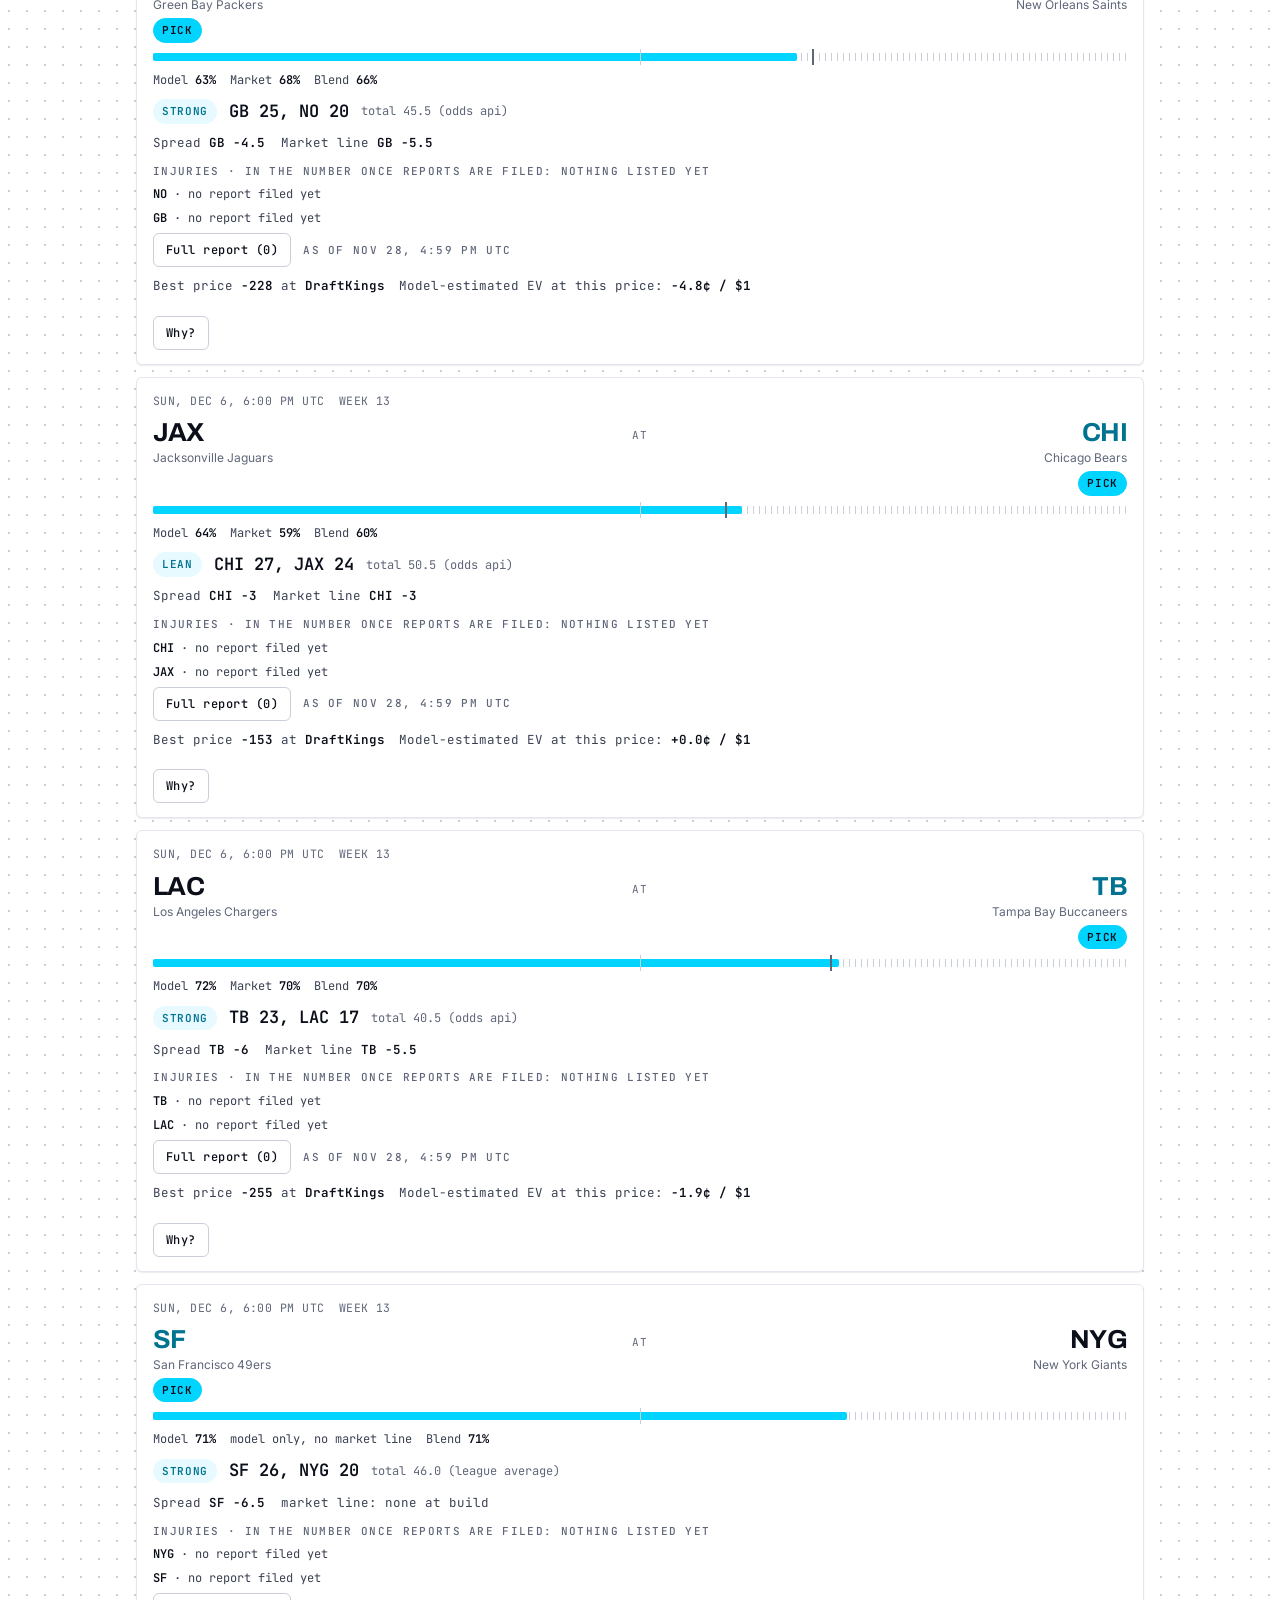
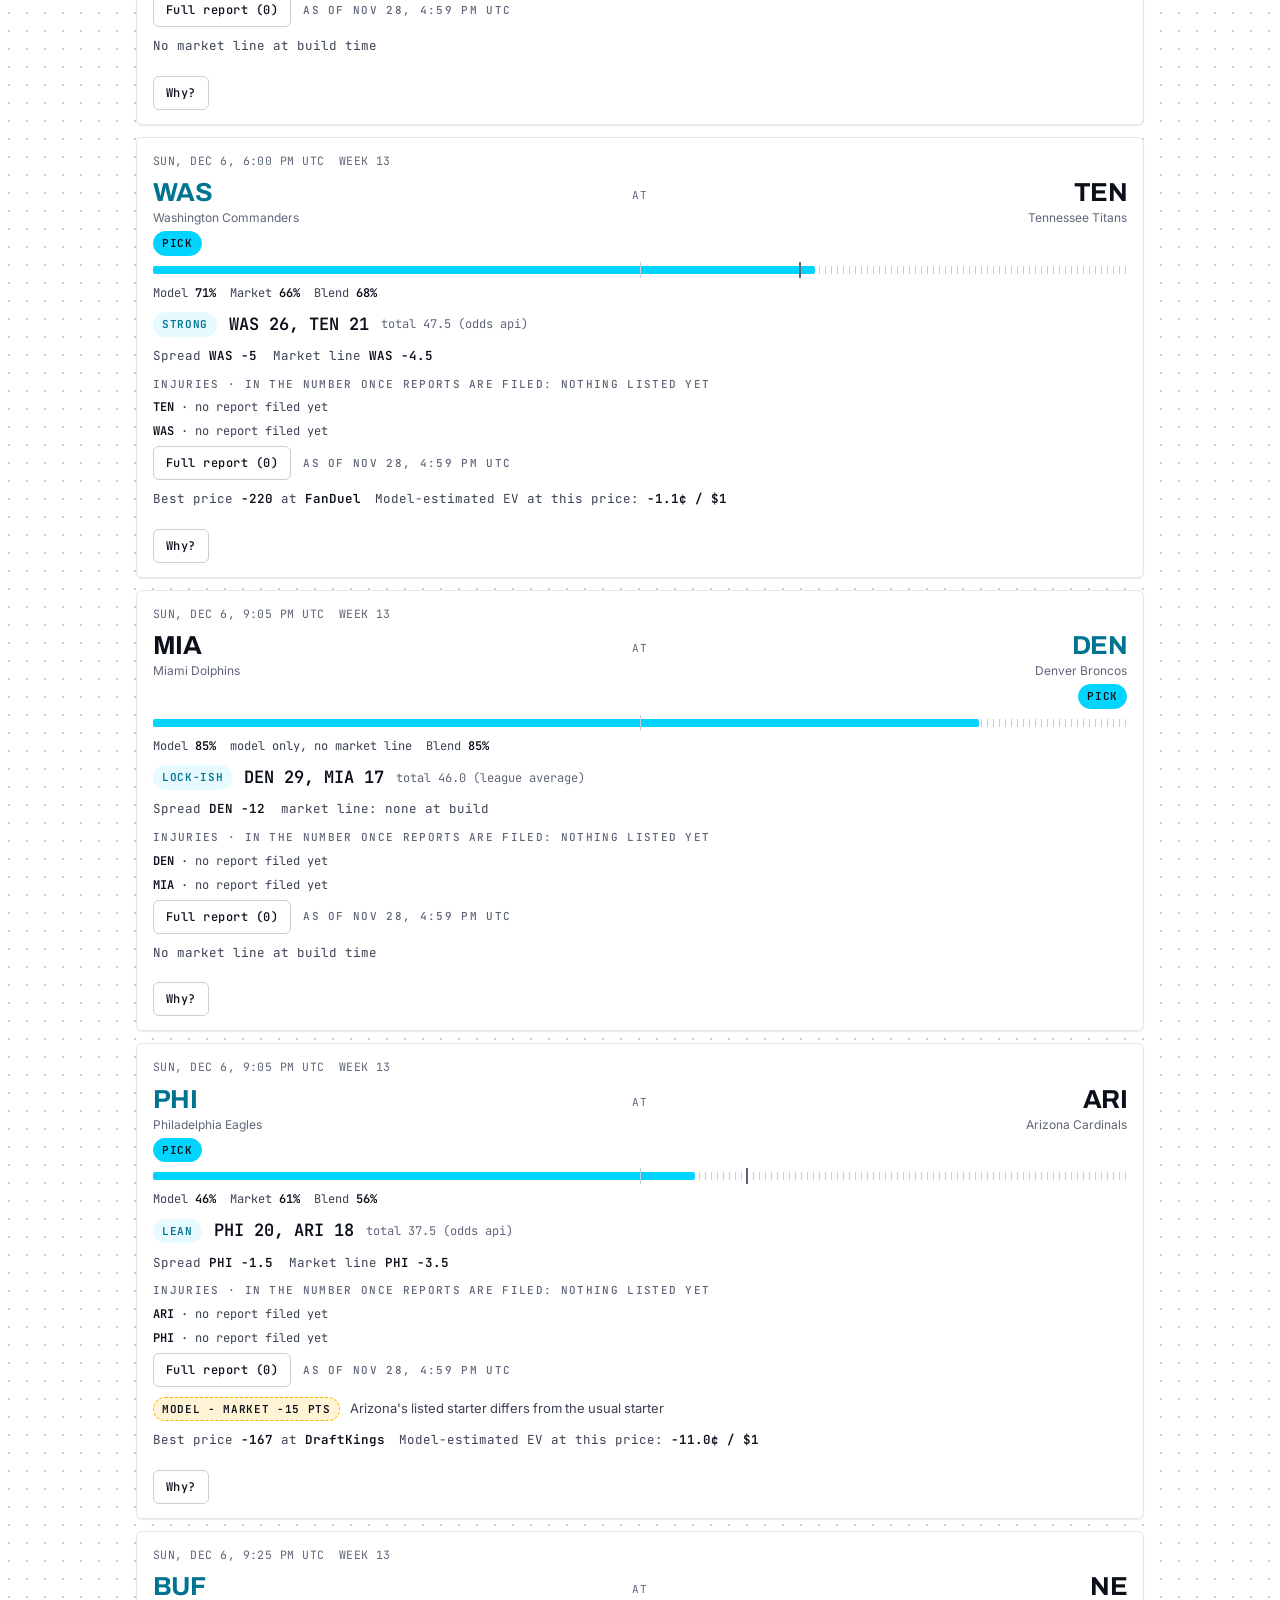
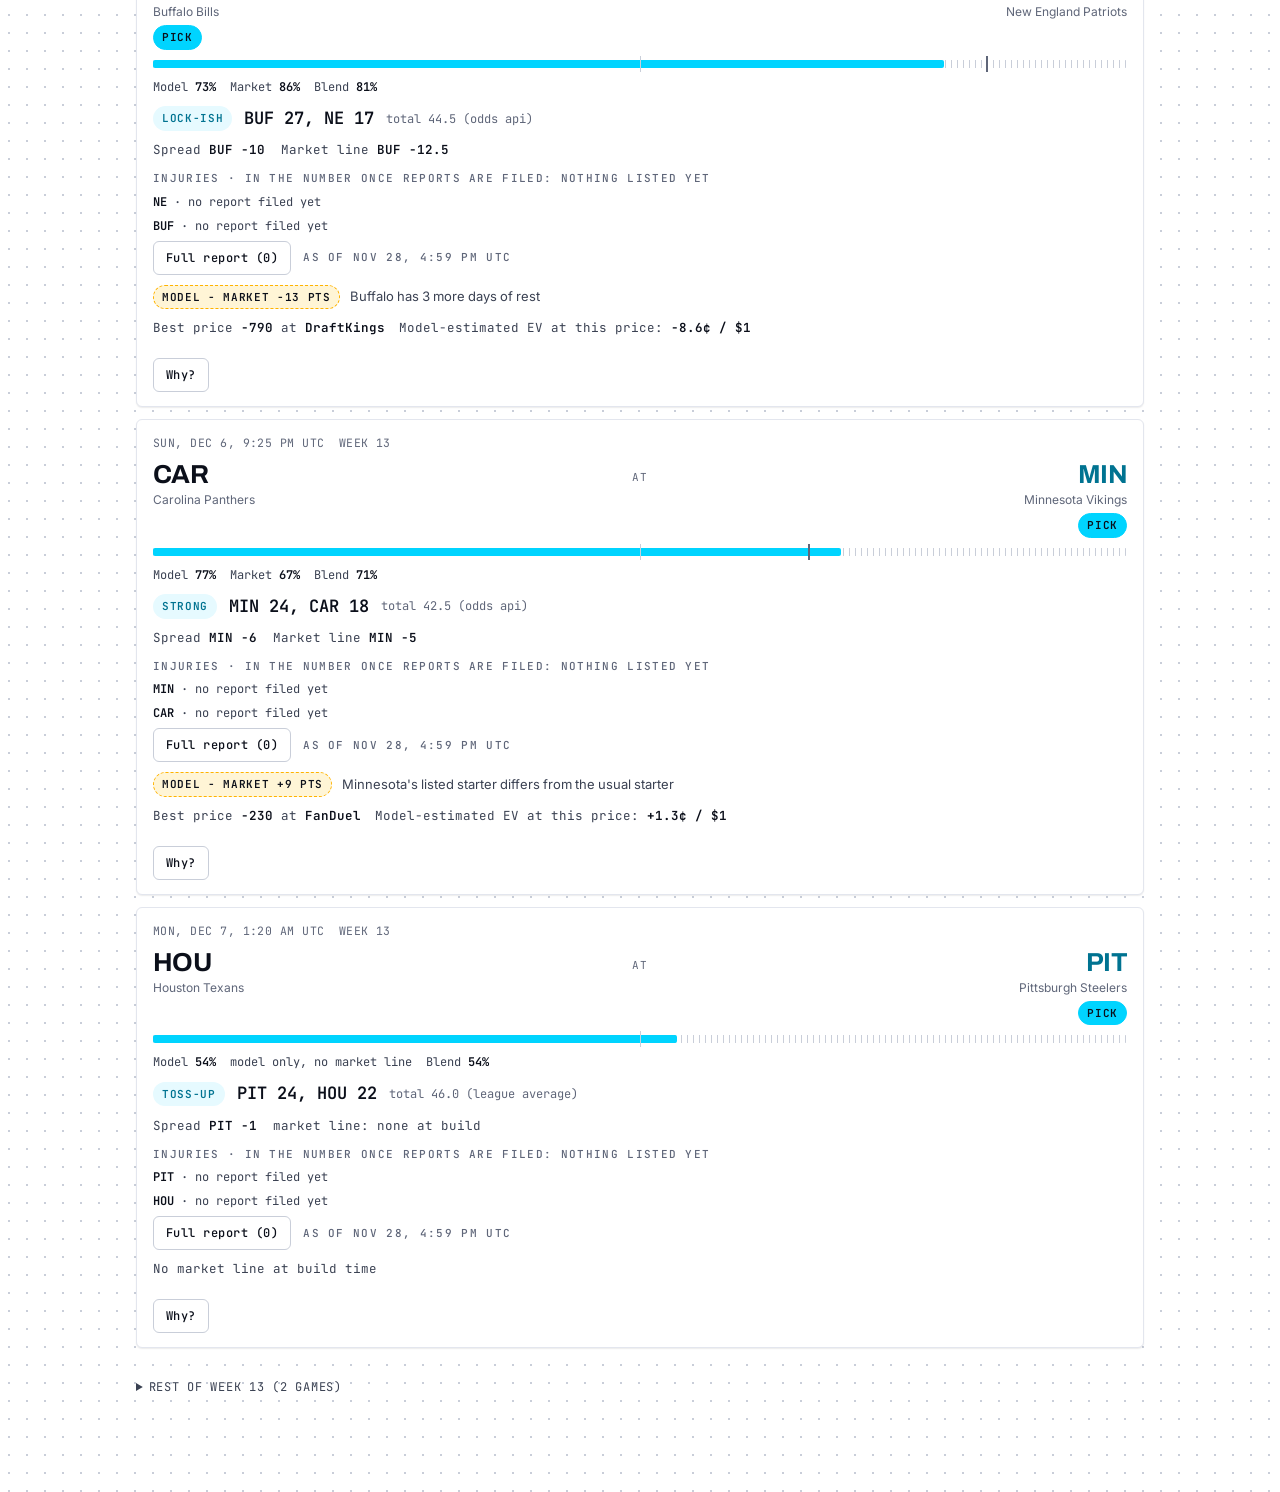
